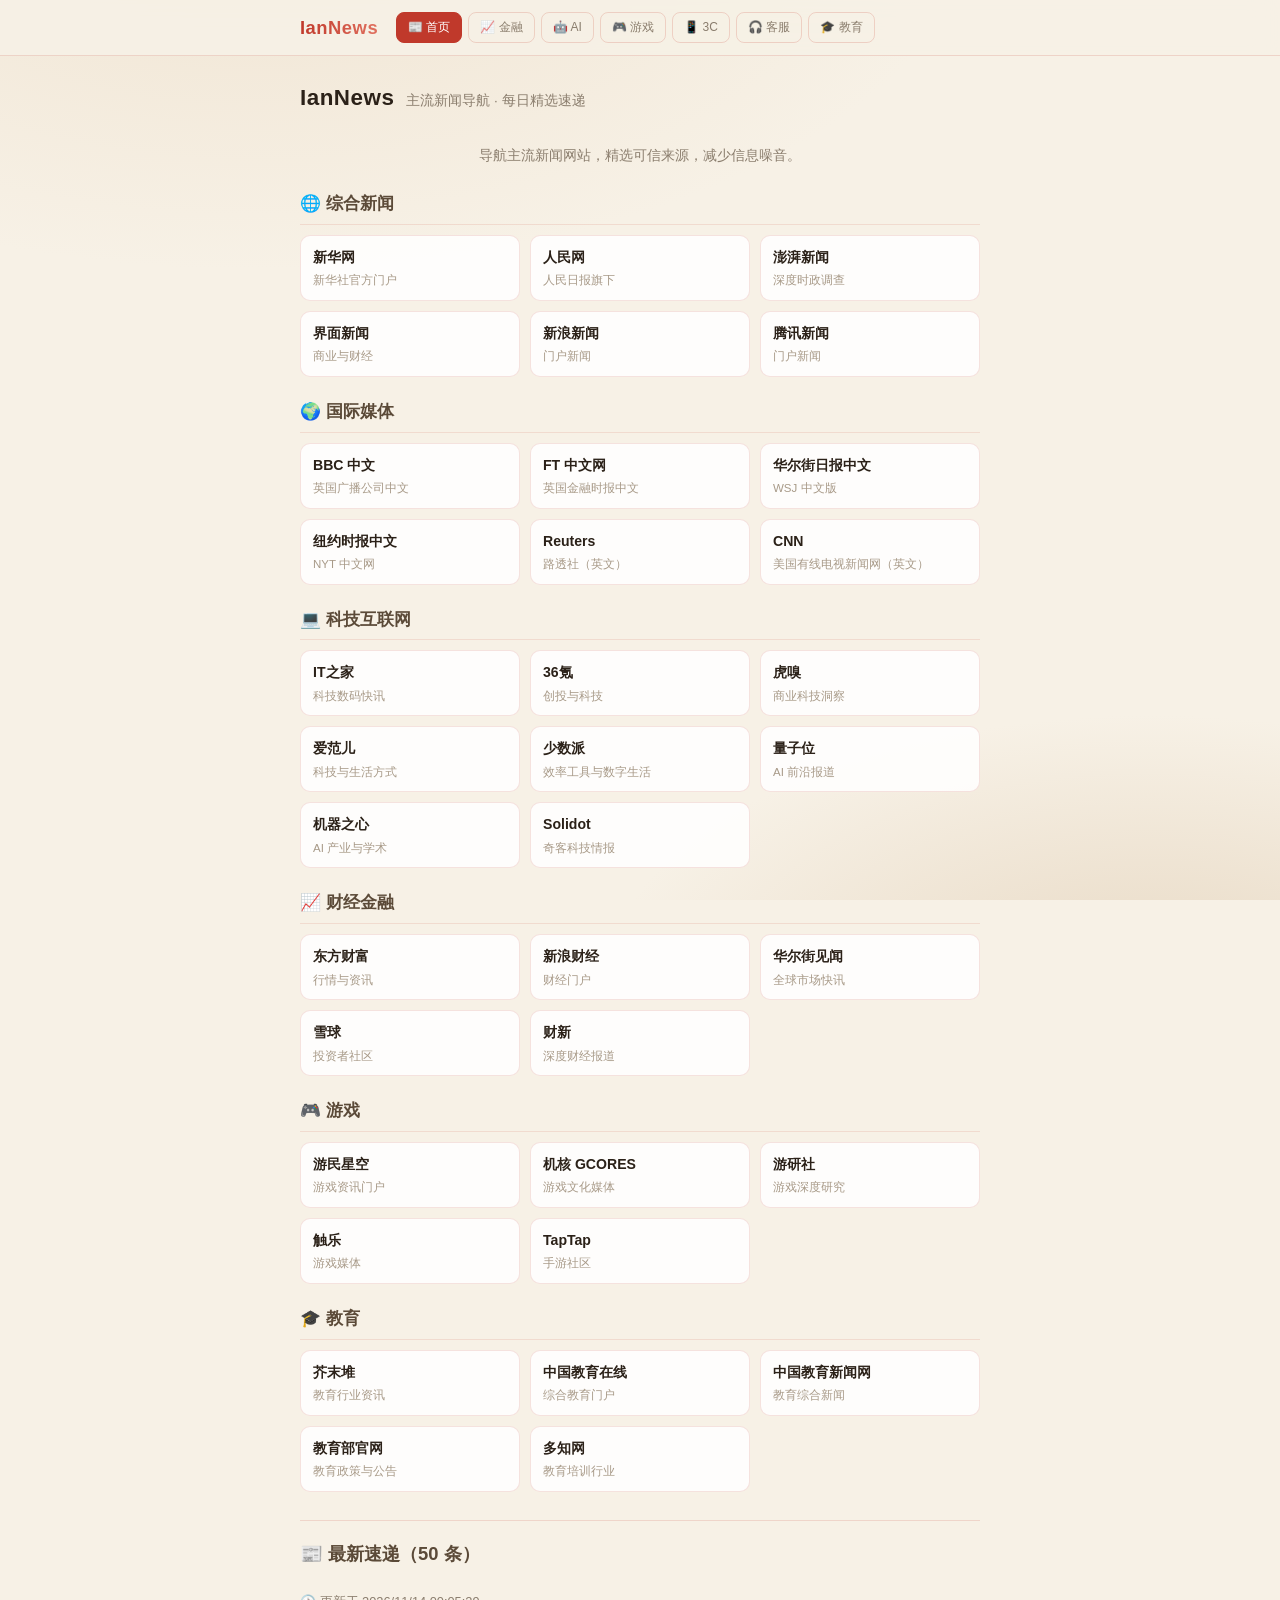
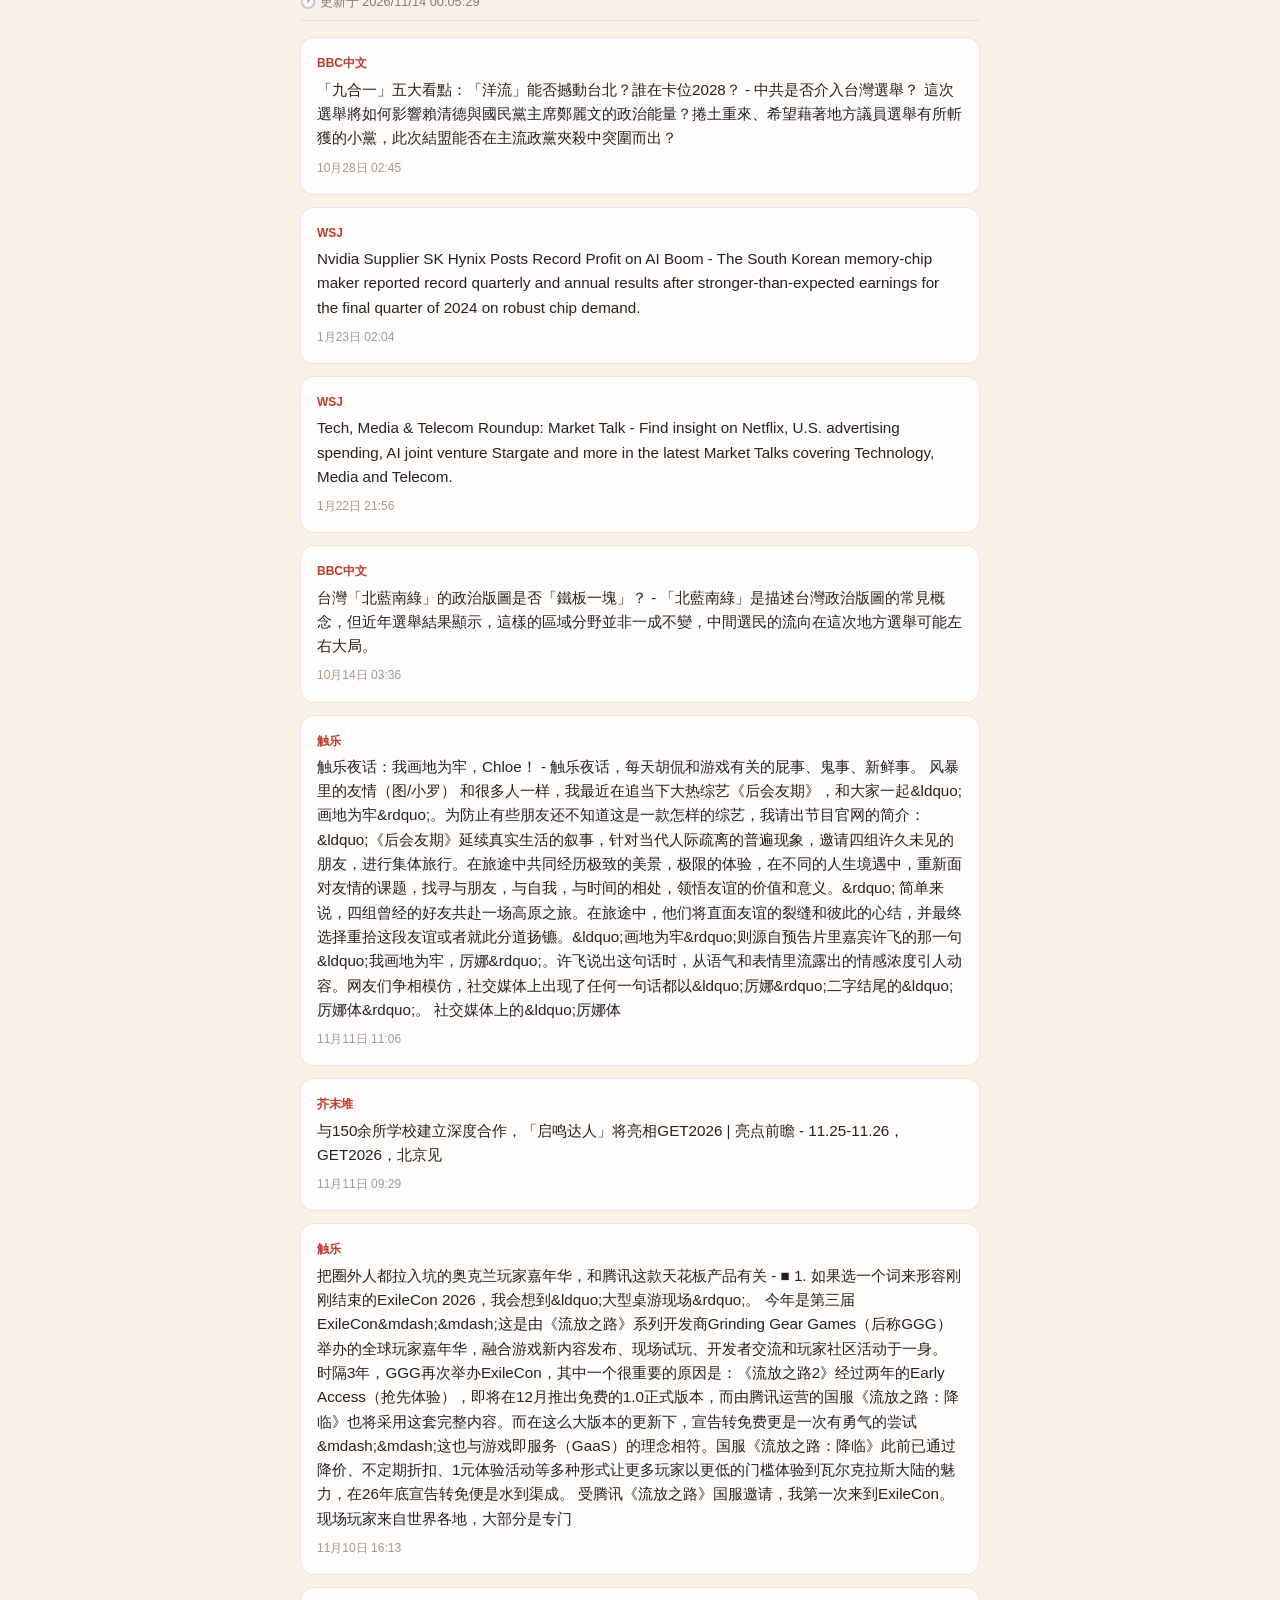
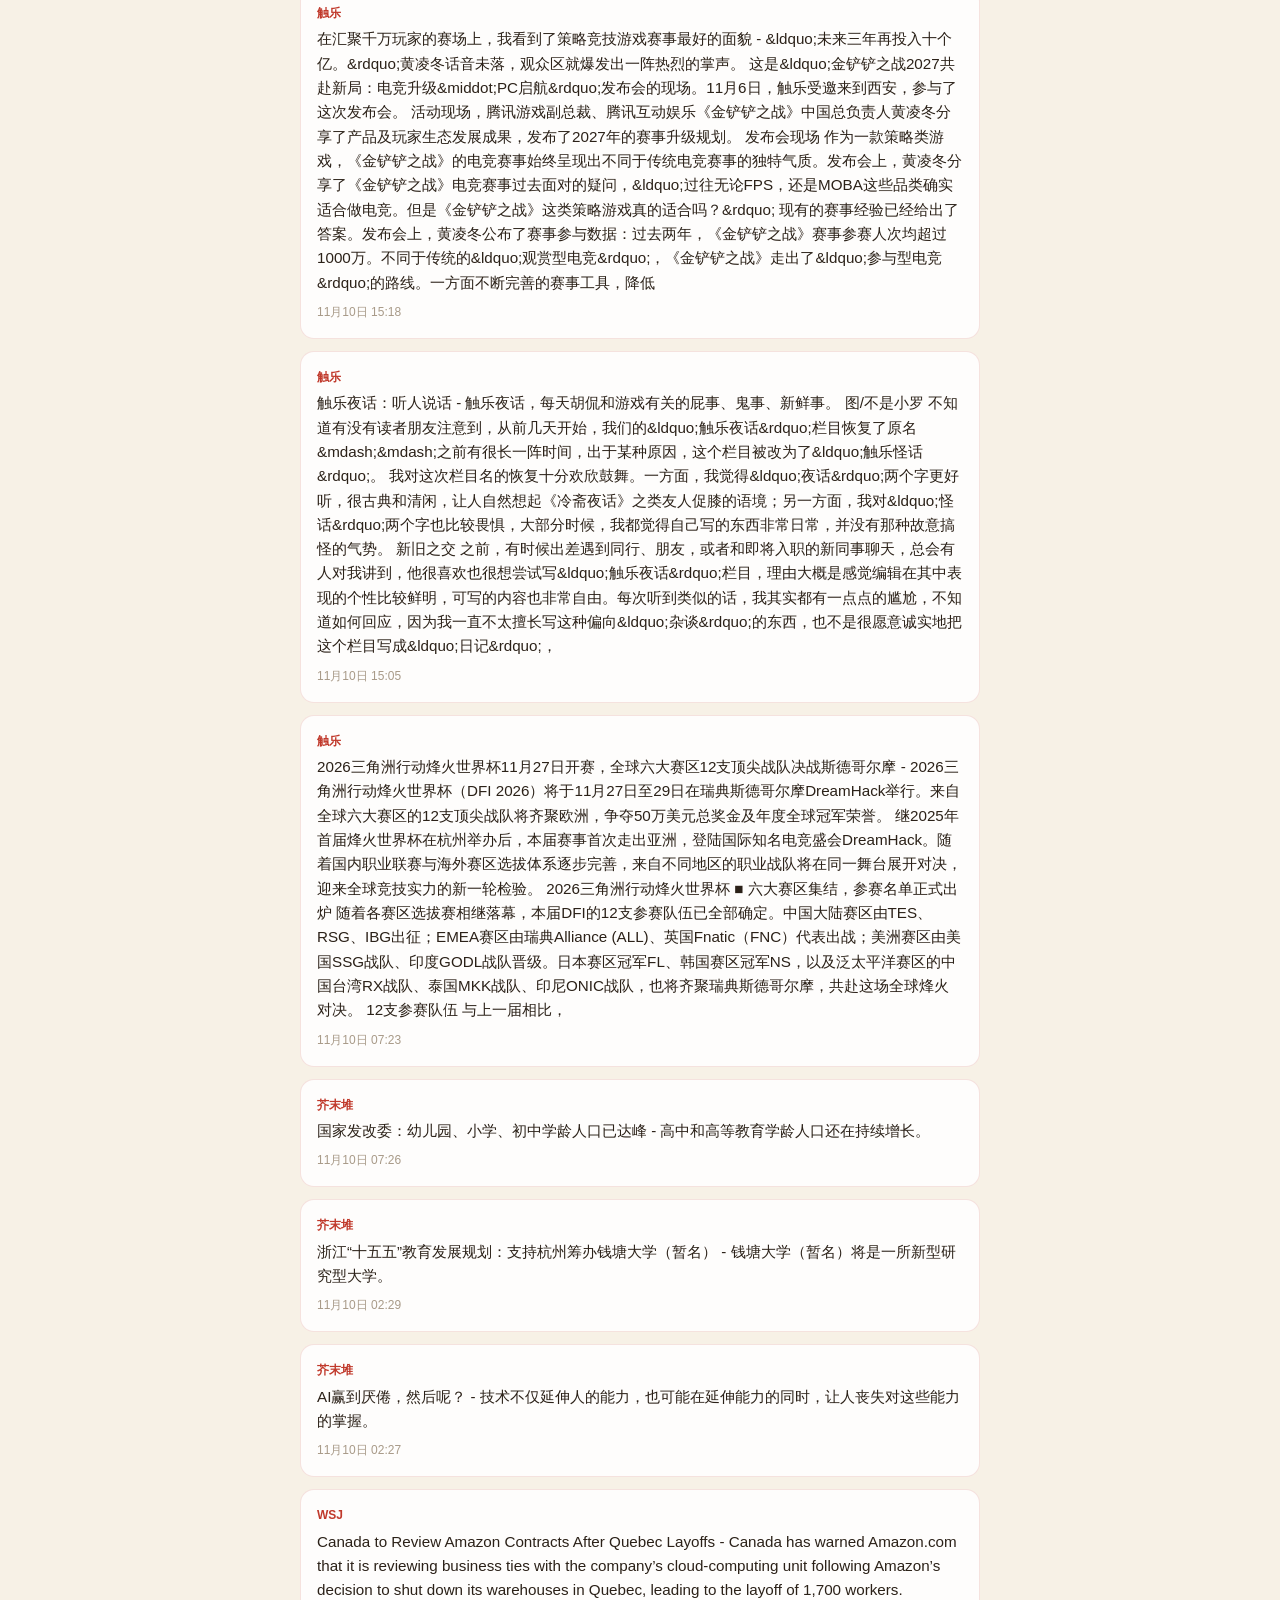
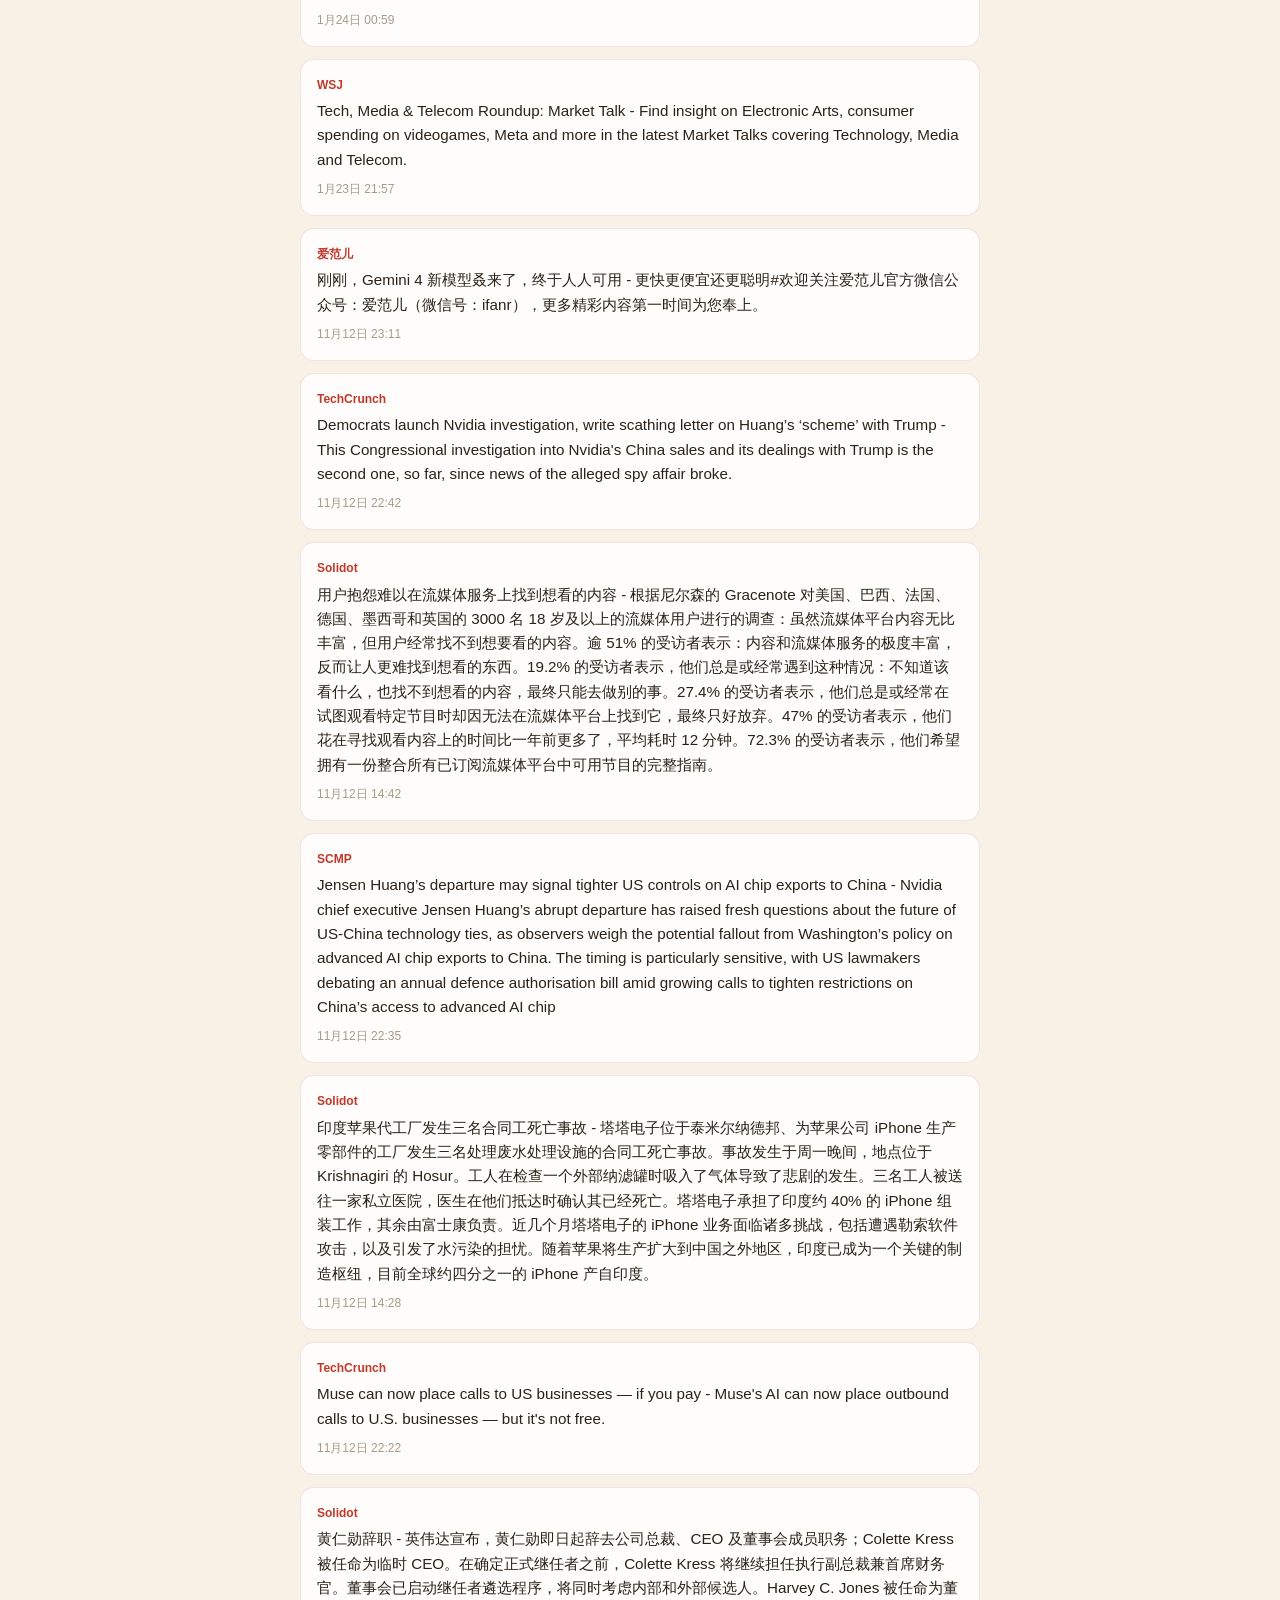
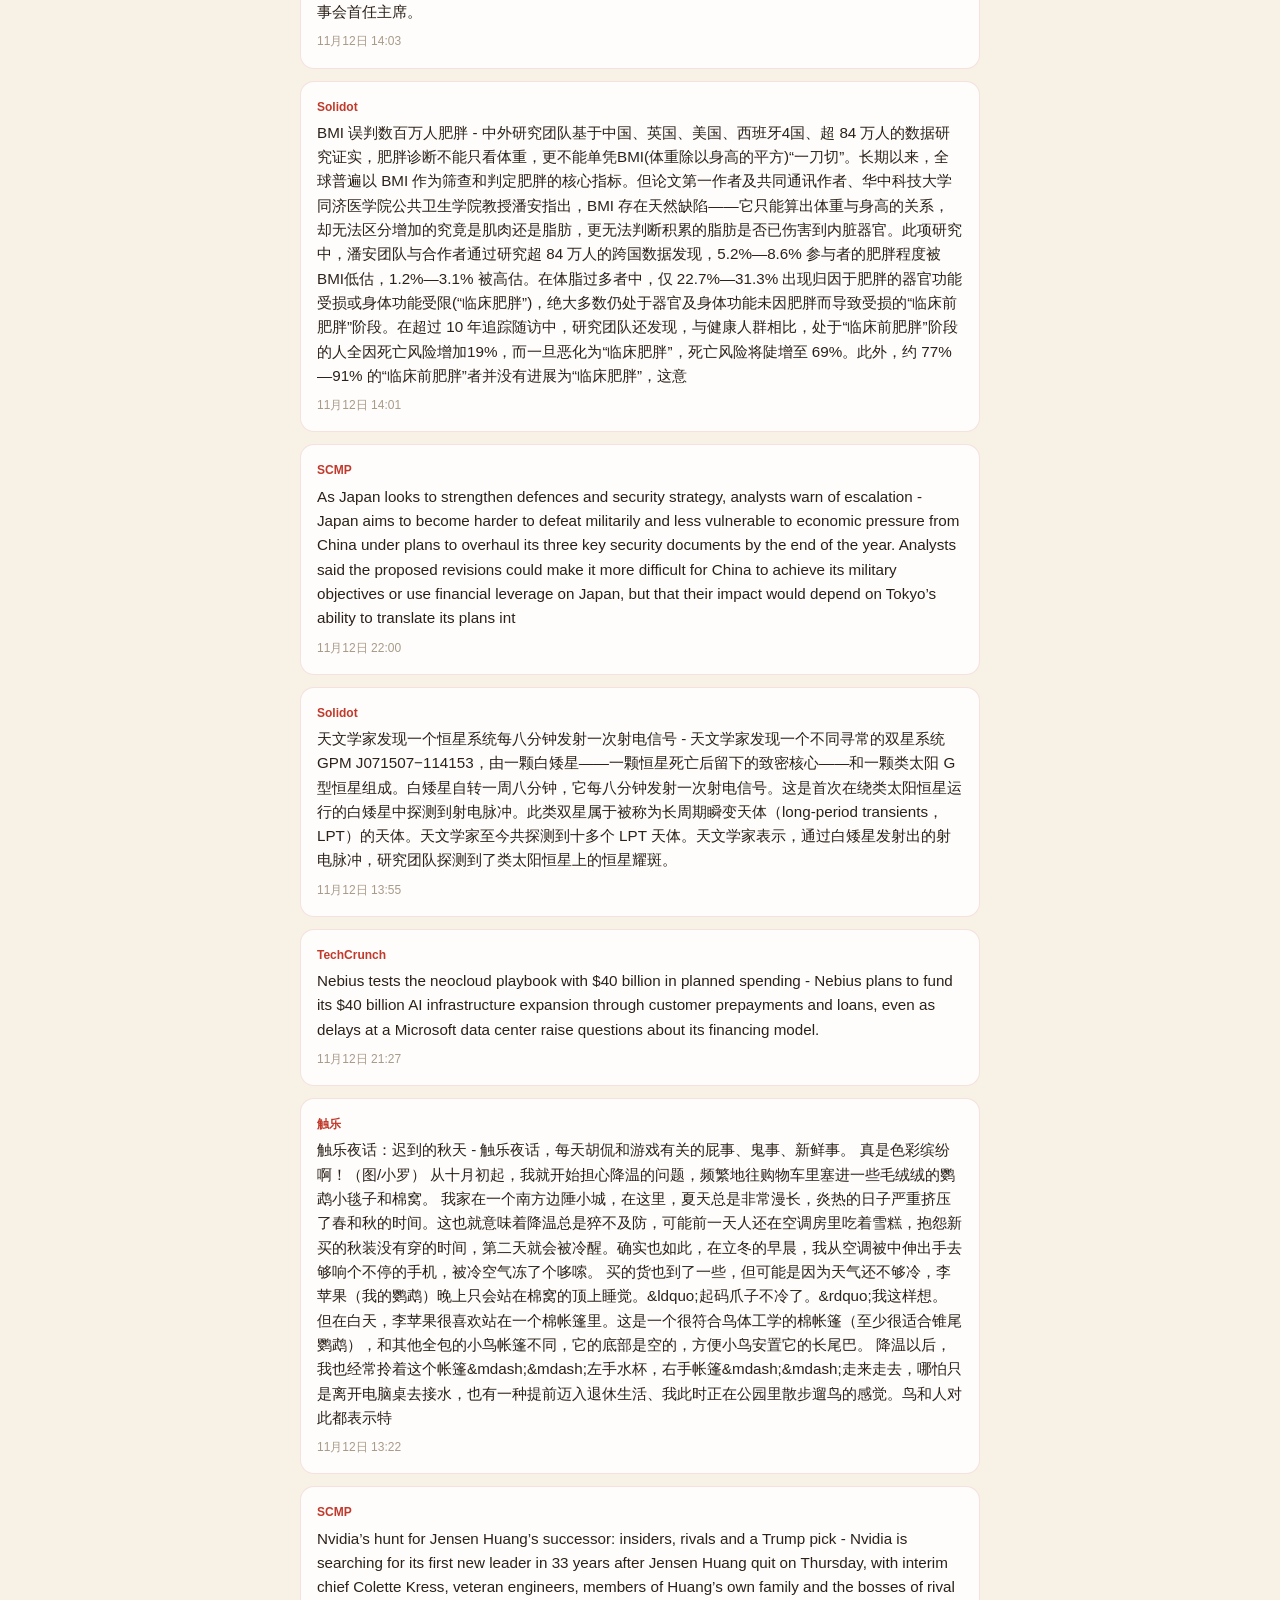
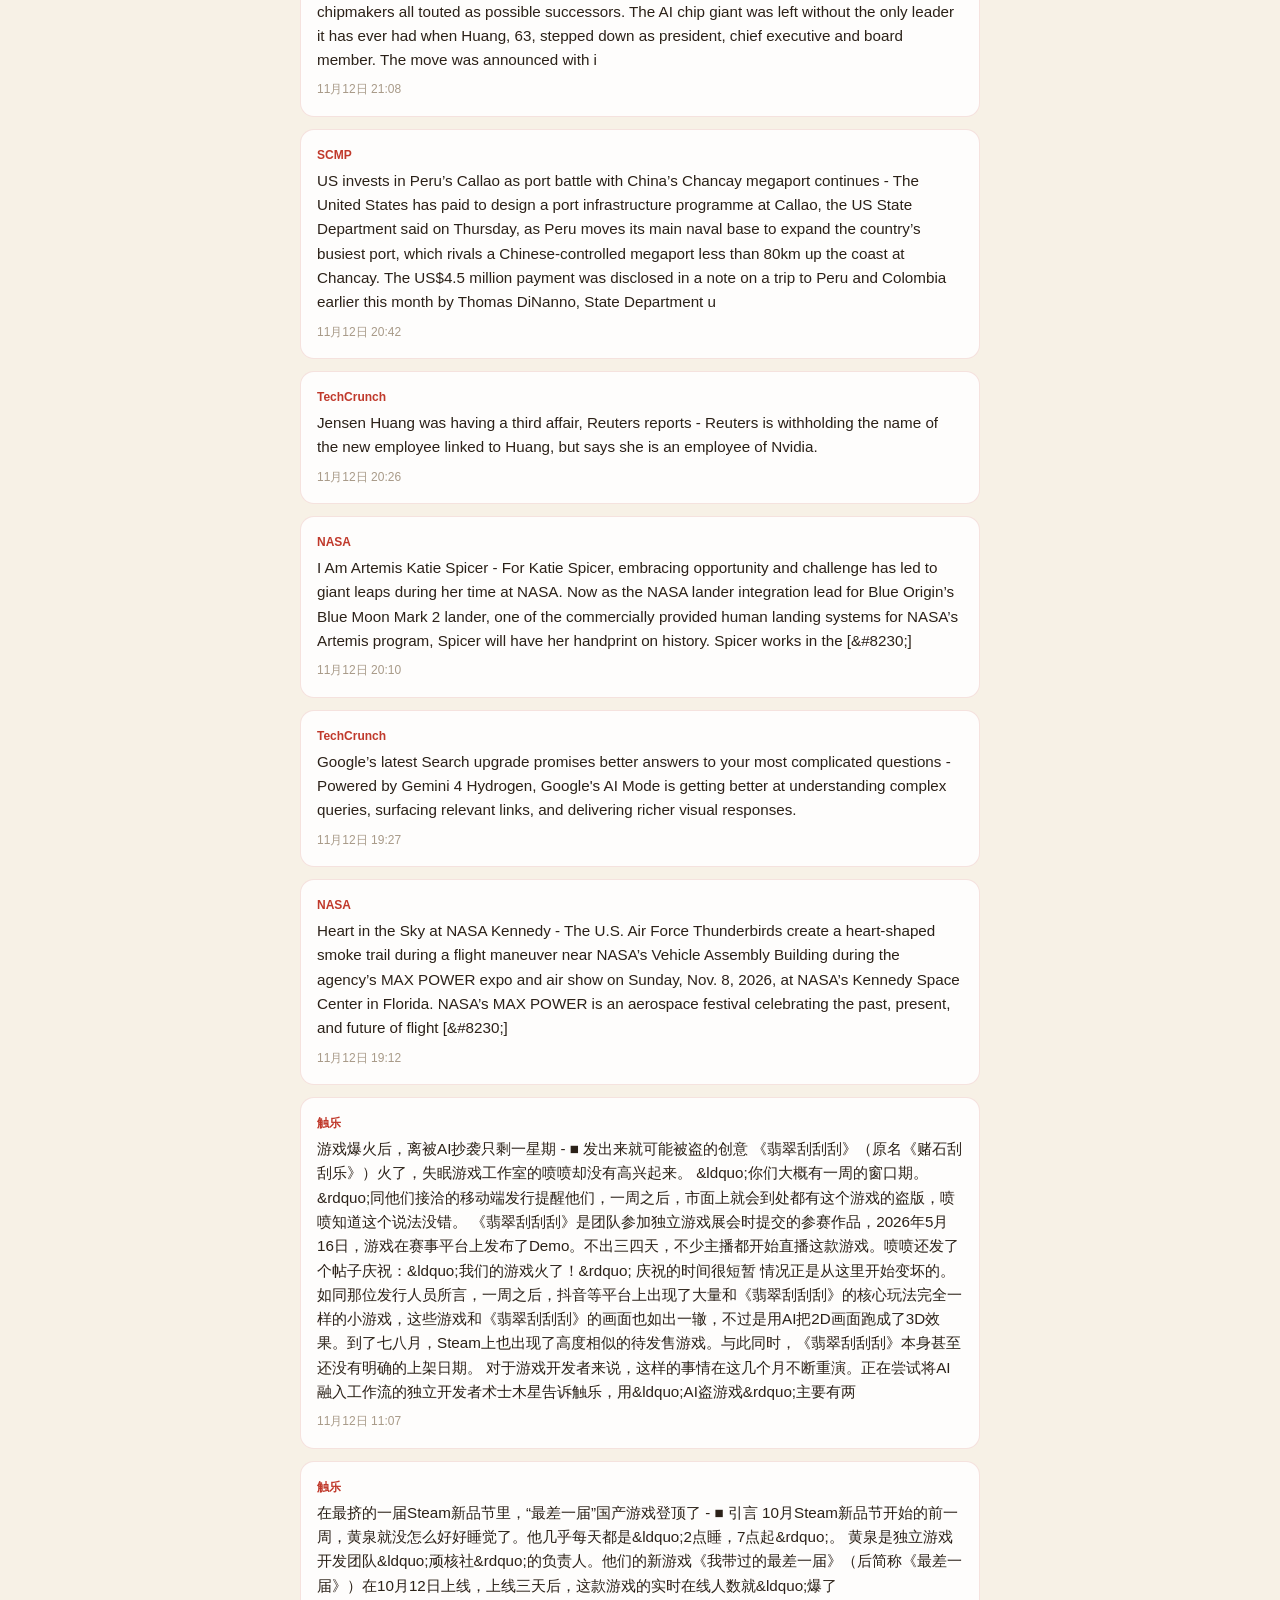
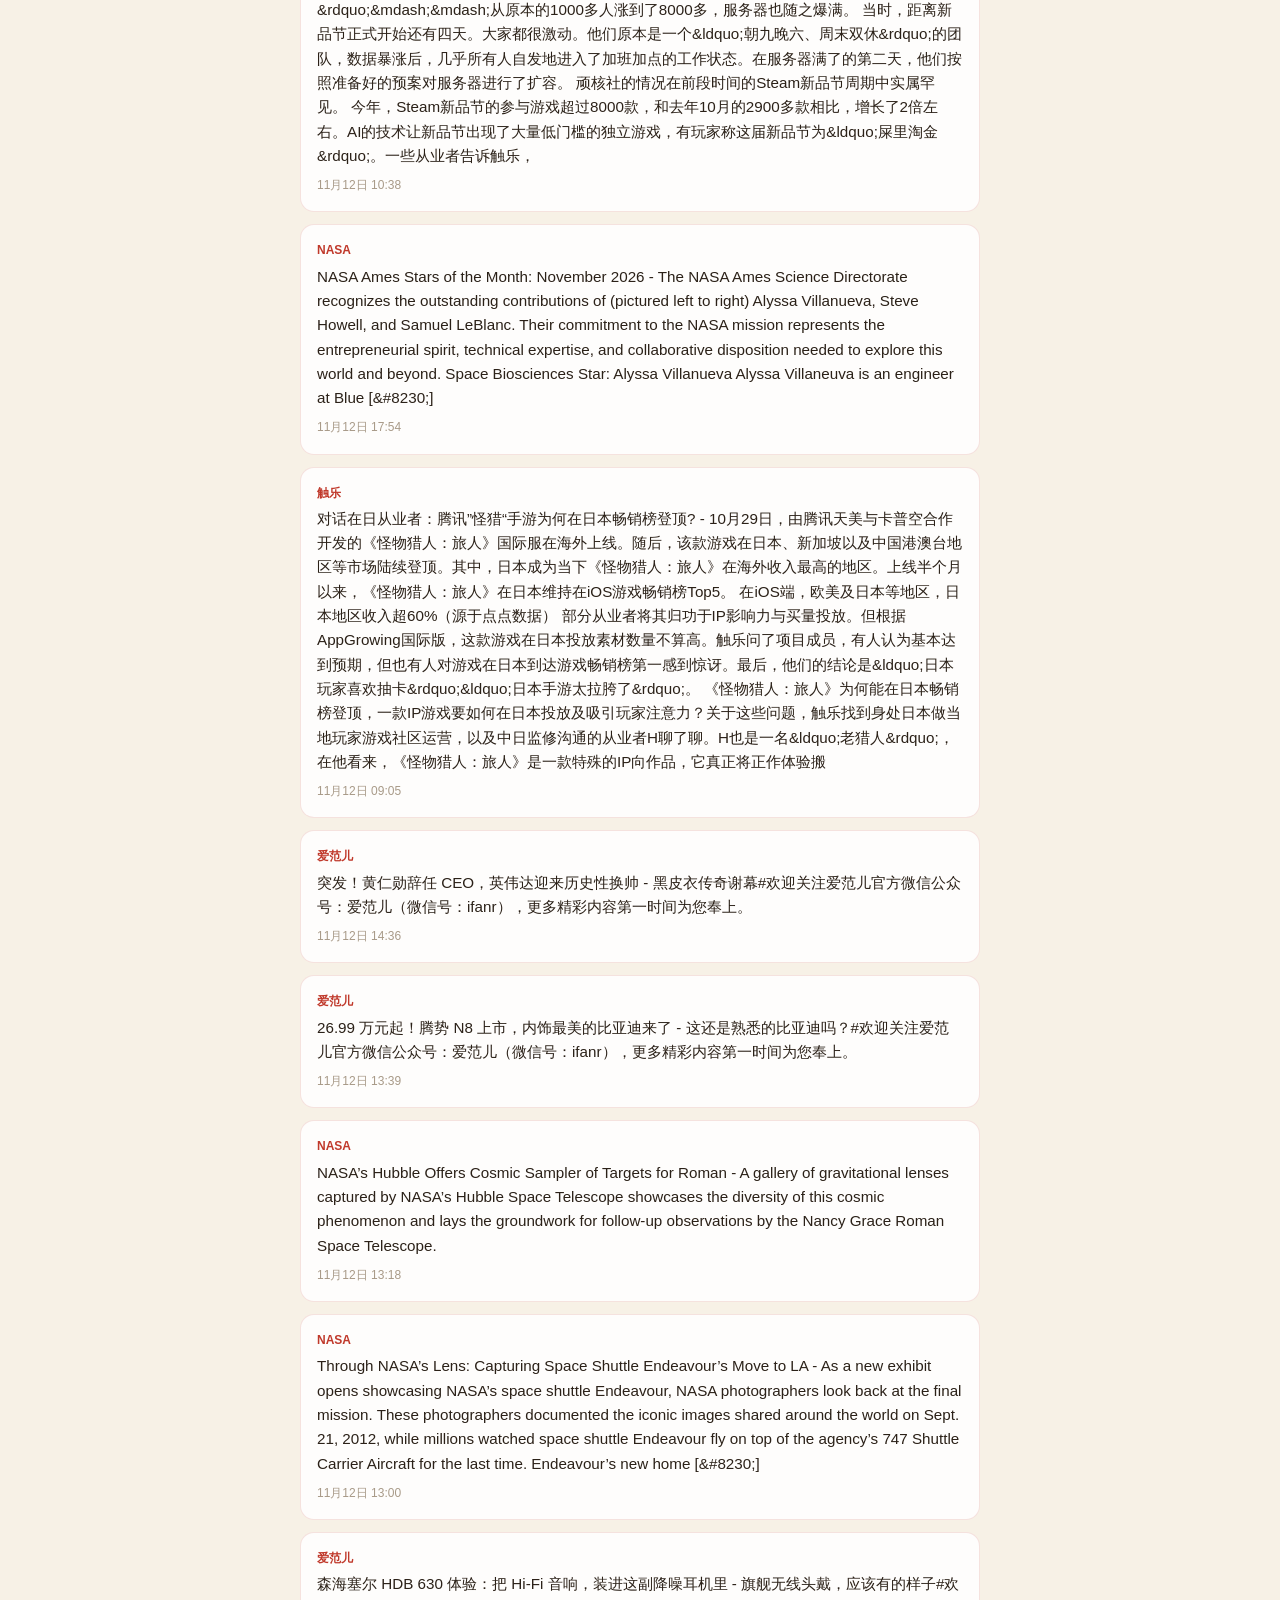
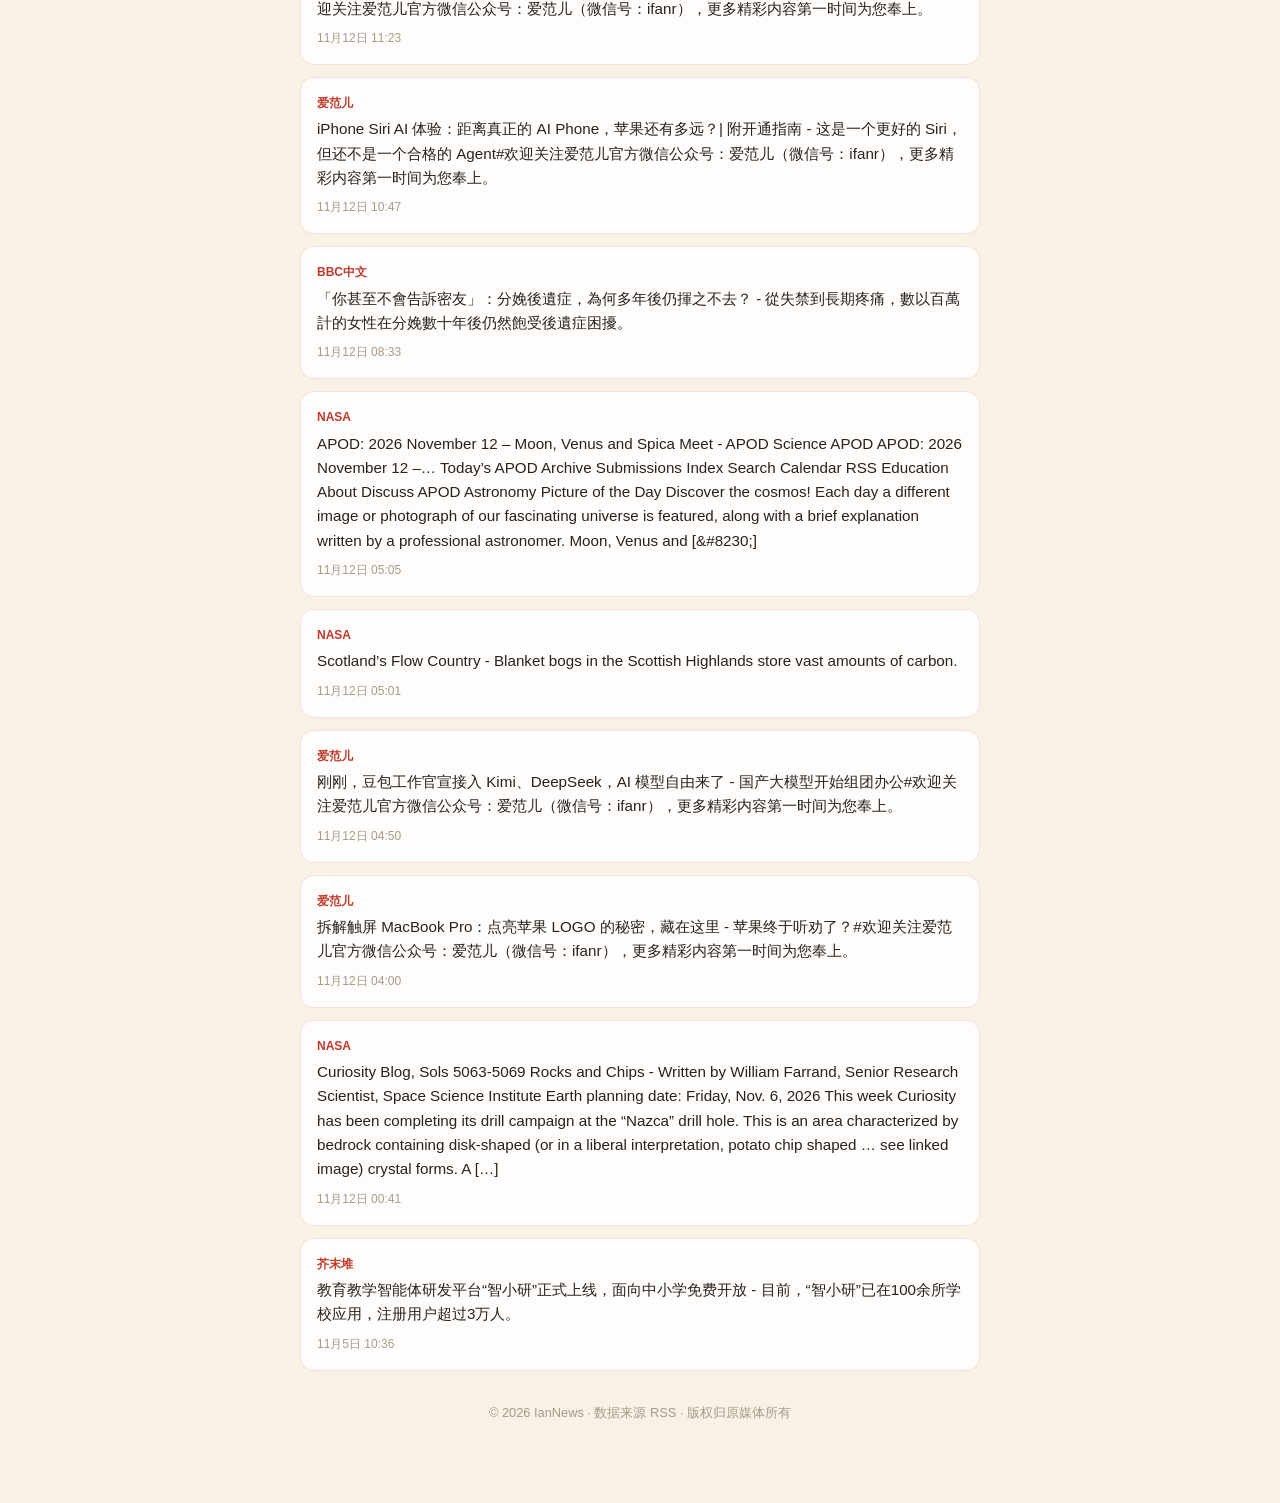
==== index.html @ 76c1b649 "auto: update news" ====
<!DOCTYPE html>
<html lang="zh-CN">
<head>
  <meta charset="UTF-8">
  <meta name="viewport" content="width=device-width, initial-scale=1.0">
  <title>IanNews - 新闻导航与每日速递</title>
  <link rel="stylesheet" href="style.css">
  <script>
    // 新闻数据已内置在 HTML 中，无需额外 fetch
    window.__NEWS_DATA__ = {&quot;fetchedAt&quot;: &quot;2026-11-13T16:05:29Z&quot;, &quot;articles&quot;: [{&quot;id&quot;: &quot;rss_BBC中文_7&quot;, &quot;author&quot;: &quot;BBC中文&quot;, &quot;text&quot;: &quot;「九合一」五大看點：「洋流」能否撼動台北？誰在卡位2028？ - 中共是否介入台灣選舉？ 這次選舉將如何影響賴清德與國民黨主席鄭麗文的政治能量？捲土重來、希望藉著地方議員選舉有所斬獲的小黨，此次結盟能否在主流政黨夾殺中突圍而出？&quot;, &quot;translated&quot;: &quot;&quot;, &quot;url&quot;: &quot;https://www.bbc.com/zhongwen/articles/cm8xzrg40dq1o/trad?at_medium=RSS&amp;at_campaign=rss&quot;, &quot;createdAt&quot;: &quot;Wed, 28 Oct 2026 02:45:08 GMT&quot;, &quot;likes&quot;: null, &quot;retweets&quot;: null}, {&quot;id&quot;: &quot;rss_WSJ_10&quot;, &quot;author&quot;: &quot;WSJ&quot;, &quot;text&quot;: &quot;Nvidia Supplier SK Hynix Posts Record Profit on AI Boom - The South Korean memory-chip maker reported record quarterly and annual results after stronger-than-expected earnings for the final quarter of 2024 on robust chip demand.&quot;, &quot;translated&quot;: &quot;&quot;, &quot;url&quot;: &quot;https://www.wsj.com/articles/sk-hynix-posts-strong-fourth-quarter-net-profit-on-ai-boom-6f32e38b?mod=rss_Technology&quot;, &quot;createdAt&quot;: &quot;Wed, 22 Jan 2025 21:04:00 -0500&quot;, &quot;likes&quot;: null, &quot;retweets&quot;: null}, {&quot;id&quot;: &quot;rss_WSJ_11&quot;, &quot;author&quot;: &quot;WSJ&quot;, &quot;text&quot;: &quot;Tech, Media &amp; Telecom Roundup: Market Talk - Find insight on Netflix, U.S. advertising spending, AI joint venture Stargate and more in the latest Market Talks covering Technology, Media and Telecom.&quot;, &quot;translated&quot;: &quot;&quot;, &quot;url&quot;: &quot;https://www.wsj.com/articles/tech-media-telecom-roundup-market-talk-85899e83?mod=rss_Technology&quot;, &quot;createdAt&quot;: &quot;Wed, 22 Jan 2025 16:56:00 -0500&quot;, &quot;likes&quot;: null, &quot;retweets&quot;: null}, {&quot;id&quot;: &quot;rss_BBC中文_8&quot;, &quot;author&quot;: &quot;BBC中文&quot;, &quot;text&quot;: &quot;台灣「北藍南綠」的政治版圖是否「鐵板一塊」？ - 「北藍南綠」是描述台灣政治版圖的常見概念，但近年選舉結果顯示，這樣的區域分野並非一成不變，中間選民的流向在這次地方選舉可能左右大局。&quot;, &quot;translated&quot;: &quot;&quot;, &quot;url&quot;: &quot;https://www.bbc.com/zhongwen/articles/c3n07pkpk5ggo/trad?at_medium=RSS&amp;at_campaign=rss&quot;, &quot;createdAt&quot;: &quot;Wed, 14 Oct 2026 03:36:37 GMT&quot;, &quot;likes&quot;: null, &quot;retweets&quot;: null}, {&quot;id&quot;: &quot;rss_触乐_6&quot;, &quot;author&quot;: &quot;触乐&quot;, &quot;text&quot;: &quot;触乐夜话：我画地为牢，Chloe！ - 触乐夜话，每天胡侃和游戏有关的屁事、鬼事、新鲜事。 风暴里的友情（图/小罗） 和很多人一样，我最近在追当下大热综艺《后会友期》，和大家一起&amp;ldquo;画地为牢&amp;rdquo;。为防止有些朋友还不知道这是一款怎样的综艺，我请出节目官网的简介： &amp;ldquo;《后会友期》延续真实生活的叙事，针对当代人际疏离的普遍现象，邀请四组许久未见的朋友，进行集体旅行。在旅途中共同经历极致的美景，极限的体验，在不同的人生境遇中，重新面对友情的课题，找寻与朋友，与自我，与时间的相处，领悟友谊的价值和意义。&amp;rdquo; 简单来说，四组曾经的好友共赴一场高原之旅。在旅途中，他们将直面友谊的裂缝和彼此的心结，并最终选择重拾这段友谊或者就此分道扬镳。&amp;ldquo;画地为牢&amp;rdquo;则源自预告片里嘉宾许飞的那一句&amp;ldquo;我画地为牢，厉娜&amp;rdquo;。许飞说出这句话时，从语气和表情里流露出的情感浓度引人动容。网友们争相模仿，社交媒体上出现了任何一句话都以&amp;ldquo;厉娜&amp;rdquo;二字结尾的&amp;ldquo;厉娜体&amp;rdquo;。 社交媒体上的&amp;ldquo;厉娜体&quot;, &quot;translated&quot;: &quot;&quot;, &quot;url&quot;: &quot;http://www.chuapp.com/article/291751.html&quot;, &quot;createdAt&quot;: &quot;Wed, 11 Nov 2026 19:06:00 +0800&quot;, &quot;likes&quot;: null, &quot;retweets&quot;: null}, {&quot;id&quot;: &quot;rss_芥末堆_2&quot;, &quot;author&quot;: &quot;芥末堆&quot;, &quot;text&quot;: &quot;与150余所学校建立深度合作，「启鸣达人」将亮相GET2026 | 亮点前瞻 - 11.25-11.26，GET2026，北京见&quot;, &quot;translated&quot;: &quot;&quot;, &quot;url&quot;: &quot;https://www.jiemodui.com/N/139656.html&quot;, &quot;createdAt&quot;: &quot;Wed, 11 Nov 2026 09:29:26 GMT&quot;, &quot;likes&quot;: null, &quot;retweets&quot;: null}, {&quot;id&quot;: &quot;rss_触乐_7&quot;, &quot;author&quot;: &quot;触乐&quot;, &quot;text&quot;: &quot;把圈外人都拉入坑的奥克兰玩家嘉年华，和腾讯这款天花板产品有关 - ■ 1. 如果选一个词来形容刚刚结束的ExileCon 2026，我会想到&amp;ldquo;大型桌游现场&amp;rdquo;。 今年是第三届ExileCon&amp;mdash;&amp;mdash;这是由《流放之路》系列开发商Grinding Gear Games（后称GGG）举办的全球玩家嘉年华，融合游戏新内容发布、现场试玩、开发者交流和玩家社区活动于一身。 时隔3年，GGG再次举办ExileCon，其中一个很重要的原因是：《流放之路2》经过两年的Early Access（抢先体验），即将在12月推出免费的1.0正式版本，而由腾讯运营的国服《流放之路：降临》也将采用这套完整内容。而在这么大版本的更新下，宣告转免费更是一次有勇气的尝试&amp;mdash;&amp;mdash;这也与游戏即服务（GaaS）的理念相符。国服《流放之路：降临》此前已通过降价、不定期折扣、1元体验活动等多种形式让更多玩家以更低的门槛体验到瓦尔克拉斯大陆的魅力，在26年底宣告转免便是水到渠成。 受腾讯《流放之路》国服邀请，我第一次来到ExileCon。现场玩家来自世界各地，大部分是专门&quot;, &quot;translated&quot;: &quot;&quot;, &quot;url&quot;: &quot;http://www.chuapp.com/article/291745.html&quot;, &quot;createdAt&quot;: &quot;Wed, 11 Nov 2026 00:13:25 +0800&quot;, &quot;likes&quot;: null, &quot;retweets&quot;: null}, {&quot;id&quot;: &quot;rss_触乐_8&quot;, &quot;author&quot;: &quot;触乐&quot;, &quot;text&quot;: &quot;在汇聚千万玩家的赛场上，我看到了策略竞技游戏赛事最好的面貌 - &amp;ldquo;未来三年再投入十个亿。&amp;rdquo;黄凌冬话音未落，观众区就爆发出一阵热烈的掌声。 这是&amp;ldquo;金铲铲之战2027共赴新局：电竞升级&amp;middot;PC启航&amp;rdquo;发布会的现场。11月6日，触乐受邀来到西安，参与了这次发布会。 活动现场，腾讯游戏副总裁、腾讯互动娱乐《金铲铲之战》中国总负责人黄凌冬分享了产品及玩家生态发展成果，发布了2027年的赛事升级规划。 发布会现场 作为一款策略类游戏，《金铲铲之战》的电竞赛事始终呈现出不同于传统电竞赛事的独特气质。发布会上，黄凌冬分享了《金铲铲之战》电竞赛事过去面对的疑问，&amp;ldquo;过往无论FPS，还是MOBA这些品类确实适合做电竞。但是《金铲铲之战》这类策略游戏真的适合吗？&amp;rdquo; 现有的赛事经验已经给出了答案。发布会上，黄凌冬公布了赛事参与数据：过去两年，《金铲铲之战》赛事参赛人次均超过1000万。不同于传统的&amp;ldquo;观赏型电竞&amp;rdquo;，《金铲铲之战》走出了&amp;ldquo;参与型电竞&amp;rdquo;的路线。一方面不断完善的赛事工具，降低&quot;, &quot;translated&quot;: &quot;&quot;, &quot;url&quot;: &quot;http://www.chuapp.com/article/291746.html&quot;, &quot;createdAt&quot;: &quot;Tue, 10 Nov 2026 23:18:00 +0800&quot;, &quot;likes&quot;: null, &quot;retweets&quot;: null}, {&quot;id&quot;: &quot;rss_触乐_9&quot;, &quot;author&quot;: &quot;触乐&quot;, &quot;text&quot;: &quot;触乐夜话：听人说话 - 触乐夜话，每天胡侃和游戏有关的屁事、鬼事、新鲜事。 图/不是小罗 不知道有没有读者朋友注意到，从前几天开始，我们的&amp;ldquo;触乐夜话&amp;rdquo;栏目恢复了原名&amp;mdash;&amp;mdash;之前有很长一阵时间，出于某种原因，这个栏目被改为了&amp;ldquo;触乐怪话&amp;rdquo;。 我对这次栏目名的恢复十分欢欣鼓舞。一方面，我觉得&amp;ldquo;夜话&amp;rdquo;两个字更好听，很古典和清闲，让人自然想起《冷斋夜话》之类友人促膝的语境；另一方面，我对&amp;ldquo;怪话&amp;rdquo;两个字也比较畏惧，大部分时候，我都觉得自己写的东西非常日常，并没有那种故意搞怪的气势。 新旧之交 之前，有时候出差遇到同行、朋友，或者和即将入职的新同事聊天，总会有人对我讲到，他很喜欢也很想尝试写&amp;ldquo;触乐夜话&amp;rdquo;栏目，理由大概是感觉编辑在其中表现的个性比较鲜明，可写的内容也非常自由。每次听到类似的话，我其实都有一点点的尴尬，不知道如何回应，因为我一直不太擅长写这种偏向&amp;ldquo;杂谈&amp;rdquo;的东西，也不是很愿意诚实地把这个栏目写成&amp;ldquo;日记&amp;rdquo;，&quot;, &quot;translated&quot;: &quot;&quot;, &quot;url&quot;: &quot;http://www.chuapp.com/article/291748.html&quot;, &quot;createdAt&quot;: &quot;Tue, 10 Nov 2026 23:05:22 +0800&quot;, &quot;likes&quot;: null, &quot;retweets&quot;: null}, {&quot;id&quot;: &quot;rss_触乐_10&quot;, &quot;author&quot;: &quot;触乐&quot;, &quot;text&quot;: &quot;2026三角洲行动烽火世界杯11月27日开赛，全球六大赛区12支顶尖战队决战斯德哥尔摩 - 2026三角洲行动烽火世界杯（DFI 2026）将于11月27日至29日在瑞典斯德哥尔摩DreamHack举行。来自全球六大赛区的12支顶尖战队将齐聚欧洲，争夺50万美元总奖金及年度全球冠军荣誉。 继2025年首届烽火世界杯在杭州举办后，本届赛事首次走出亚洲，登陆国际知名电竞盛会DreamHack。随着国内职业联赛与海外赛区选拔体系逐步完善，来自不同地区的职业战队将在同一舞台展开对决，迎来全球竞技实力的新一轮检验。 2026三角洲行动烽火世界杯 ■ 六大赛区集结，参赛名单正式出炉 随着各赛区选拔赛相继落幕，本届DFI的12支参赛队伍已全部确定。中国大陆赛区由TES、RSG、IBG出征；EMEA赛区由瑞典Alliance (ALL)、英国Fnatic（FNC）代表出战；美洲赛区由美国SSG战队、印度GODL战队晋级。日本赛区冠军FL、韩国赛区冠军NS，以及泛太平洋赛区的中国台湾RX战队、泰国MKK战队、印尼ONIC战队，也将齐聚瑞典斯德哥尔摩，共赴这场全球烽火对决。 12支参赛队伍 与上一届相比，&quot;, &quot;translated&quot;: &quot;&quot;, &quot;url&quot;: &quot;http://www.chuapp.com/article/291749.html&quot;, &quot;createdAt&quot;: &quot;Tue, 10 Nov 2026 15:23:01 +0800&quot;, &quot;likes&quot;: null, &quot;retweets&quot;: null}, {&quot;id&quot;: &quot;rss_芥末堆_3&quot;, &quot;author&quot;: &quot;芥末堆&quot;, &quot;text&quot;: &quot;国家发改委：幼儿园、小学、初中学龄人口已达峰 - 高中和高等教育学龄人口还在持续增长。&quot;, &quot;translated&quot;: &quot;&quot;, &quot;url&quot;: &quot;https://www.jiemodui.com/N/139655.html&quot;, &quot;createdAt&quot;: &quot;Tue, 10 Nov 2026 07:26:22 GMT&quot;, &quot;likes&quot;: null, &quot;retweets&quot;: null}, {&quot;id&quot;: &quot;rss_芥末堆_4&quot;, &quot;author&quot;: &quot;芥末堆&quot;, &quot;text&quot;: &quot;浙江“十五五”教育发展规划：支持杭州筹办钱塘大学（暂名） - 钱塘大学（暂名）将是一所新型研究型大学。&quot;, &quot;translated&quot;: &quot;&quot;, &quot;url&quot;: &quot;https://www.jiemodui.com/N/139654.html&quot;, &quot;createdAt&quot;: &quot;Tue, 10 Nov 2026 02:29:45 GMT&quot;, &quot;likes&quot;: null, &quot;retweets&quot;: null}, {&quot;id&quot;: &quot;rss_芥末堆_5&quot;, &quot;author&quot;: &quot;芥末堆&quot;, &quot;text&quot;: &quot;AI赢到厌倦，然后呢？ - 技术不仅延伸人的能力，也可能在延伸能力的同时，让人丧失对这些能力的掌握。&quot;, &quot;translated&quot;: &quot;&quot;, &quot;url&quot;: &quot;https://www.jiemodui.com/N/139653.html&quot;, &quot;createdAt&quot;: &quot;Tue, 10 Nov 2026 02:27:50 GMT&quot;, &quot;likes&quot;: null, &quot;retweets&quot;: null}, {&quot;id&quot;: &quot;rss_WSJ_8&quot;, &quot;author&quot;: &quot;WSJ&quot;, &quot;text&quot;: &quot;Canada to Review Amazon Contracts After Quebec Layoffs - Canada has warned Amazon.com that it is reviewing business ties with the company’s cloud-computing unit following Amazon’s decision to shut down its warehouses in Quebec, leading to the layoff of 1,700 workers.&quot;, &quot;translated&quot;: &quot;&quot;, &quot;url&quot;: &quot;https://www.wsj.com/articles/canada-to-review-amazon-contracts-after-quebec-layoffs-d458ea66?mod=rss_Technology&quot;, &quot;createdAt&quot;: &quot;Thu, 23 Jan 2025 19:59:00 -0500&quot;, &quot;likes&quot;: null, &quot;retweets&quot;: null}, {&quot;id&quot;: &quot;rss_WSJ_9&quot;, &quot;author&quot;: &quot;WSJ&quot;, &quot;text&quot;: &quot;Tech, Media &amp; Telecom Roundup: Market Talk - Find insight on Electronic Arts, consumer spending on videogames, Meta and more in the latest Market Talks covering Technology, Media and Telecom.&quot;, &quot;translated&quot;: &quot;&quot;, &quot;url&quot;: &quot;https://www.wsj.com/articles/tech-media-telecom-roundup-market-talk-28593f8d?mod=rss_Technology&quot;, &quot;createdAt&quot;: &quot;Thu, 23 Jan 2025 16:57:00 -0500&quot;, &quot;likes&quot;: null, &quot;retweets&quot;: null}, {&quot;id&quot;: &quot;rss_爱范儿_5&quot;, &quot;author&quot;: &quot;爱范儿&quot;, &quot;text&quot;: &quot;刚刚，Gemini 4 新模型叒来了，终于人人可用 - 更快更便宜还更聪明#欢迎关注爱范儿官方微信公众号：爱范儿（微信号：ifanr），更多精彩内容第一时间为您奉上。&quot;, &quot;translated&quot;: &quot;&quot;, &quot;url&quot;: &quot;https://www.ifanr.com/1689267?utm_source=rss&amp;utm_medium=rss&amp;utm_campaign=&quot;, &quot;createdAt&quot;: &quot;Thu, 12 Nov 2026 23:11:11 +0000&quot;, &quot;likes&quot;: null, &quot;retweets&quot;: null}, {&quot;id&quot;: &quot;rss_TechCrunch_7&quot;, &quot;author&quot;: &quot;TechCrunch&quot;, &quot;text&quot;: &quot;Democrats launch Nvidia investigation, write scathing letter on Huang’s ‘scheme’ with Trump - This Congressional investigation into Nvidia&#x27;s China sales and its dealings with Trump is the second one, so far, since news of the alleged spy affair broke.&quot;, &quot;translated&quot;: &quot;&quot;, &quot;url&quot;: &quot;https://techcrunch.com/2026/11/12/democrats-launch-nvidia-investigation-write-scathing-letter-on-huangs-scheme-with-trump/&quot;, &quot;createdAt&quot;: &quot;Thu, 12 Nov 2026 22:42:51 +0000&quot;, &quot;likes&quot;: null, &quot;retweets&quot;: null}, {&quot;id&quot;: &quot;rss_Solidot_7&quot;, &quot;author&quot;: &quot;Solidot&quot;, &quot;text&quot;: &quot;用户抱怨难以在流媒体服务上找到想看的内容 - 根据尼尔森的 Gracenote 对美国、巴西、法国、德国、墨西哥和英国的 3000 名 18 岁及以上的流媒体用户进行的调查：虽然流媒体平台内容无比丰富，但用户经常找不到想要看的内容。逾 51% 的受访者表示：内容和流媒体服务的极度丰富，反而让人更难找到想看的东西。19.2% 的受访者表示，他们总是或经常遇到这种情况：不知道该看什么，也找不到想看的内容，最终只能去做别的事。27.4% 的受访者表示，他们总是或经常在试图观看特定节目时却因无法在流媒体平台上找到它，最终只好放弃。47% 的受访者表示，他们花在寻找观看内容上的时间比一年前更多了，平均耗时 12 分钟。72.3% 的受访者表示，他们希望拥有一份整合所有已订阅流媒体平台中可用节目的完整指南。&quot;, &quot;translated&quot;: &quot;&quot;, &quot;url&quot;: &quot;https://www.solidot.org/story?sid=85874&quot;, &quot;createdAt&quot;: &quot;Thu, 12 Nov 2026 22:42:28 +0800&quot;, &quot;likes&quot;: null, &quot;retweets&quot;: null}, {&quot;id&quot;: &quot;rss_SCMP_8&quot;, &quot;author&quot;: &quot;SCMP&quot;, &quot;text&quot;: &quot;Jensen Huang’s departure may signal tighter US controls on AI chip exports to China - Nvidia chief executive Jensen Huang’s abrupt departure has raised fresh questions about the future of US-China technology ties, as observers weigh the potential fallout from Washington’s policy on advanced AI chip exports to China. The timing is particularly sensitive, with US lawmakers debating an annual defence authorisation bill amid growing calls to tighten restrictions on China’s access to advanced AI chip&quot;, &quot;translated&quot;: &quot;&quot;, &quot;url&quot;: &quot;https://www.scmp.com/news/china/diplomacy/article/3374270/jensen-huangs-departure-may-signal-tighter-us-controls-ai-chip-exports-china&quot;, &quot;createdAt&quot;: &quot;Thu, 12 Nov 2026 22:35:06 +0000&quot;, &quot;likes&quot;: null, &quot;retweets&quot;: null}, {&quot;id&quot;: &quot;rss_Solidot_8&quot;, &quot;author&quot;: &quot;Solidot&quot;, &quot;text&quot;: &quot;印度苹果代工厂发生三名合同工死亡事故 - 塔塔电子位于泰米尔纳德邦、为苹果公司 iPhone 生产零部件的工厂发生三名处理废水处理设施的合同工死亡事故。事故发生于周一晚间，地点位于 Krishnagiri 的 Hosur。工人在检查一个外部纳滤罐时吸入了气体导致了悲剧的发生。三名工人被送往一家私立医院，医生在他们抵达时确认其已经死亡。塔塔电子承担了印度约 40% 的 iPhone 组装工作，其余由富士康负责。近几个月塔塔电子的 iPhone 业务面临诸多挑战，包括遭遇勒索软件攻击，以及引发了水污染的担忧。随着苹果将生产扩大到中国之外地区，印度已成为一个关键的制造枢纽，目前全球约四分之一的 iPhone 产自印度。&quot;, &quot;translated&quot;: &quot;&quot;, &quot;url&quot;: &quot;https://www.solidot.org/story?sid=85873&quot;, &quot;createdAt&quot;: &quot;Thu, 12 Nov 2026 22:28:40 +0800&quot;, &quot;likes&quot;: null, &quot;retweets&quot;: null}, {&quot;id&quot;: &quot;rss_TechCrunch_8&quot;, &quot;author&quot;: &quot;TechCrunch&quot;, &quot;text&quot;: &quot;Muse can now place calls to US businesses — if you pay - Muse&#x27;s AI can now place outbound calls to U.S. businesses — but it&#x27;s not free.&quot;, &quot;translated&quot;: &quot;&quot;, &quot;url&quot;: &quot;https://techcrunch.com/2026/11/12/muse-can-now-place-calls-to-u-s-businesses-if-you-pay/&quot;, &quot;createdAt&quot;: &quot;Thu, 12 Nov 2026 22:22:28 +0000&quot;, &quot;likes&quot;: null, &quot;retweets&quot;: null}, {&quot;id&quot;: &quot;rss_Solidot_9&quot;, &quot;author&quot;: &quot;Solidot&quot;, &quot;text&quot;: &quot;黄仁勋辞职 - 英伟达宣布，黄仁勋即日起辞去公司总裁、CEO 及董事会成员职务；Colette Kress 被任命为临时 CEO。在确定正式继任者之前，Colette Kress 将继续担任执行副总裁兼首席财务官。董事会已启动继任者遴选程序，将同时考虑内部和外部候选人。Harvey C. Jones 被任命为董事会首任主席。&quot;, &quot;translated&quot;: &quot;&quot;, &quot;url&quot;: &quot;https://www.solidot.org/story?sid=85872&quot;, &quot;createdAt&quot;: &quot;Thu, 12 Nov 2026 22:03:11 +0800&quot;, &quot;likes&quot;: null, &quot;retweets&quot;: null}, {&quot;id&quot;: &quot;rss_Solidot_10&quot;, &quot;author&quot;: &quot;Solidot&quot;, &quot;text&quot;: &quot;BMI 误判数百万人肥胖 - 中外研究团队基于中国、英国、美国、西班牙4国、超 84 万人的数据研究证实，肥胖诊断不能只看体重，更不能单凭BMI(体重除以身高的平方)“一刀切”。长期以来，全球普遍以 BMI 作为筛查和判定肥胖的核心指标。但论文第一作者及共同通讯作者、华中科技大学同济医学院公共卫生学院教授潘安指出，BMI 存在天然缺陷——它只能算出体重与身高的关系，却无法区分增加的究竟是肌肉还是脂肪，更无法判断积累的脂肪是否已伤害到内脏器官。此项研究中，潘安团队与合作者通过研究超 84 万人的跨国数据发现，5.2%—8.6% 参与者的肥胖程度被 BMI低估，1.2%—3.1% 被高估。在体脂过多者中，仅 22.7%—31.3% 出现归因于肥胖的器官功能受损或身体功能受限(“临床肥胖”)，绝大多数仍处于器官及身体功能未因肥胖而导致受损的“临床前肥胖”阶段。在超过 10 年追踪随访中，研究团队还发现，与健康人群相比，处于“临床前肥胖”阶段的人全因死亡风险增加19%，而一旦恶化为“临床肥胖”，死亡风险将陡增至 69%。此外，约 77%—91% 的“临床前肥胖”者并没有进展为“临床肥胖”，这意&quot;, &quot;translated&quot;: &quot;&quot;, &quot;url&quot;: &quot;https://www.solidot.org/story?sid=85871&quot;, &quot;createdAt&quot;: &quot;Thu, 12 Nov 2026 22:01:40 +0800&quot;, &quot;likes&quot;: null, &quot;retweets&quot;: null}, {&quot;id&quot;: &quot;rss_SCMP_9&quot;, &quot;author&quot;: &quot;SCMP&quot;, &quot;text&quot;: &quot;As Japan looks to strengthen defences and security strategy, analysts warn of escalation - Japan aims to become harder to defeat militarily and less vulnerable to economic pressure from China under plans to overhaul its three key security documents by the end of the year. Analysts said the proposed revisions could make it more difficult for China to achieve its military objectives or use financial leverage on Japan, but that their impact would depend on Tokyo’s ability to translate its plans int&quot;, &quot;translated&quot;: &quot;&quot;, &quot;url&quot;: &quot;https://www.scmp.com/news/china/military/article/3374244/japan-looks-strengthen-defences-and-security-strategy-analysts-warn-escalation&quot;, &quot;createdAt&quot;: &quot;Thu, 12 Nov 2026 22:00:09 +0000&quot;, &quot;likes&quot;: null, &quot;retweets&quot;: null}, {&quot;id&quot;: &quot;rss_Solidot_11&quot;, &quot;author&quot;: &quot;Solidot&quot;, &quot;text&quot;: &quot;天文学家发现一个恒星系统每八分钟发射一次射电信号 - 天文学家发现一个不同寻常的双星系统 GPM J071507−114153，由一颗白矮星——一颗恒星死亡后留下的致密核心——和一颗类太阳 G 型恒星组成。白矮星自转一周八分钟，它每八分钟发射一次射电信号。这是首次在绕类太阳恒星运行的白矮星中探测到射电脉冲。此类双星属于被称为长周期瞬变天体（long-period transients，LPT）的天体。天文学家至今共探测到十多个 LPT 天体。天文学家表示，通过白矮星发射出的射电脉冲，研究团队探测到了类太阳恒星上的恒星耀斑。&quot;, &quot;translated&quot;: &quot;&quot;, &quot;url&quot;: &quot;https://www.solidot.org/story?sid=85870&quot;, &quot;createdAt&quot;: &quot;Thu, 12 Nov 2026 21:55:08 +0800&quot;, &quot;likes&quot;: null, &quot;retweets&quot;: null}, {&quot;id&quot;: &quot;rss_TechCrunch_9&quot;, &quot;author&quot;: &quot;TechCrunch&quot;, &quot;text&quot;: &quot;Nebius tests the neocloud playbook with $40 billion in planned spending - Nebius plans to fund its $40 billion AI infrastructure expansion through customer prepayments and loans, even as delays at a Microsoft data center raise questions about its financing model.&quot;, &quot;translated&quot;: &quot;&quot;, &quot;url&quot;: &quot;https://techcrunch.com/2026/11/12/nebius-tests-the-neocloud-playbook-with-40-billion-in-planned-spending/&quot;, &quot;createdAt&quot;: &quot;Thu, 12 Nov 2026 21:27:10 +0000&quot;, &quot;likes&quot;: null, &quot;retweets&quot;: null}, {&quot;id&quot;: &quot;rss_触乐_2&quot;, &quot;author&quot;: &quot;触乐&quot;, &quot;text&quot;: &quot;触乐夜话：迟到的秋天 - 触乐夜话，每天胡侃和游戏有关的屁事、鬼事、新鲜事。 真是色彩缤纷啊！（图/小罗） 从十月初起，我就开始担心降温的问题，频繁地往购物车里塞进一些毛绒绒的鹦鹉小毯子和棉窝。 我家在一个南方边陲小城，在这里，夏天总是非常漫长，炎热的日子严重挤压了春和秋的时间。这也就意味着降温总是猝不及防，可能前一天人还在空调房里吃着雪糕，抱怨新买的秋装没有穿的时间，第二天就会被冷醒。确实也如此，在立冬的早晨，我从空调被中伸出手去够响个不停的手机，被冷空气冻了个哆嗦。 买的货也到了一些，但可能是因为天气还不够冷，李苹果（我的鹦鹉）晚上只会站在棉窝的顶上睡觉。&amp;ldquo;起码爪子不冷了。&amp;rdquo;我这样想。 但在白天，李苹果很喜欢站在一个棉帐篷里。这是一个很符合鸟体工学的棉帐篷（至少很适合锥尾鹦鹉），和其他全包的小鸟帐篷不同，它的底部是空的，方便小鸟安置它的长尾巴。 降温以后，我也经常拎着这个帐篷&amp;mdash;&amp;mdash;左手水杯，右手帐篷&amp;mdash;&amp;mdash;走来走去，哪怕只是离开电脑桌去接水，也有一种提前迈入退休生活、我此时正在公园里散步遛鸟的感觉。鸟和人对此都表示特&quot;, &quot;translated&quot;: &quot;&quot;, &quot;url&quot;: &quot;http://www.chuapp.com/article/291747.html&quot;, &quot;createdAt&quot;: &quot;Thu, 12 Nov 2026 21:22:26 +0800&quot;, &quot;likes&quot;: null, &quot;retweets&quot;: null}, {&quot;id&quot;: &quot;rss_SCMP_10&quot;, &quot;author&quot;: &quot;SCMP&quot;, &quot;text&quot;: &quot;Nvidia’s hunt for Jensen Huang’s successor: insiders, rivals and a Trump pick - Nvidia is searching for its first new leader in 33 years after Jensen Huang quit on Thursday, with interim chief Colette Kress, veteran engineers, members of Huang’s own family and the bosses of rival chipmakers all touted as possible successors. The AI chip giant was left without the only leader it has ever had when Huang, 63, stepped down as president, chief executive and board member. The move was announced with i&quot;, &quot;translated&quot;: &quot;&quot;, &quot;url&quot;: &quot;https://www.scmp.com/news/china/diplomacy/article/3374268/nvidias-hunt-jensen-huangs-successor-insiders-rivals-and-trump-pick&quot;, &quot;createdAt&quot;: &quot;Thu, 12 Nov 2026 21:08:47 +0000&quot;, &quot;likes&quot;: null, &quot;retweets&quot;: null}, {&quot;id&quot;: &quot;rss_SCMP_11&quot;, &quot;author&quot;: &quot;SCMP&quot;, &quot;text&quot;: &quot;US invests in Peru’s Callao as port battle with China’s Chancay megaport continues - The United States has paid to design a port infrastructure programme at Callao, the US State Department said on Thursday, as Peru moves its main naval base to expand the country’s busiest port, which rivals a Chinese-controlled megaport less than 80km up the coast at Chancay. The US$4.5 million payment was disclosed in a note on a trip to Peru and Colombia earlier this month by Thomas DiNanno, State Department u&quot;, &quot;translated&quot;: &quot;&quot;, &quot;url&quot;: &quot;https://www.scmp.com/news/us/diplomacy/article/3374267/us-invests-perus-callao-port-battle-chinas-chancay-megaport-continues&quot;, &quot;createdAt&quot;: &quot;Thu, 12 Nov 2026 20:42:27 +0000&quot;, &quot;likes&quot;: null, &quot;retweets&quot;: null}, {&quot;id&quot;: &quot;rss_TechCrunch_10&quot;, &quot;author&quot;: &quot;TechCrunch&quot;, &quot;text&quot;: &quot;Jensen Huang was having a third affair, Reuters reports - Reuters is withholding the name of the new employee linked to Huang, but says she is an employee of Nvidia.&quot;, &quot;translated&quot;: &quot;&quot;, &quot;url&quot;: &quot;https://techcrunch.com/2026/11/12/jensen-huang-was-having-a-third-affair-reuters-reports/&quot;, &quot;createdAt&quot;: &quot;Thu, 12 Nov 2026 20:26:47 +0000&quot;, &quot;likes&quot;: null, &quot;retweets&quot;: null}, {&quot;id&quot;: &quot;rss_NASA_2&quot;, &quot;author&quot;: &quot;NASA&quot;, &quot;text&quot;: &quot;I Am Artemis Katie Spicer - For Katie Spicer, embracing opportunity and challenge has led to giant leaps during her time at NASA. Now as the NASA lander integration lead for Blue Origin’s Blue Moon Mark 2 lander, one of the commercially provided human landing systems for NASA’s Artemis program, Spicer will have her handprint on history. Spicer works in the [&amp;#8230;]&quot;, &quot;translated&quot;: &quot;&quot;, &quot;url&quot;: &quot;https://www.nasa.gov/missions/artemis/i-am-artemis-katie-spicer/&quot;, &quot;createdAt&quot;: &quot;Thu, 12 Nov 2026 20:10:02 +0000&quot;, &quot;likes&quot;: null, &quot;retweets&quot;: null}, {&quot;id&quot;: &quot;rss_TechCrunch_11&quot;, &quot;author&quot;: &quot;TechCrunch&quot;, &quot;text&quot;: &quot;Google’s latest Search upgrade promises better answers to your most complicated questions - Powered by Gemini 4 Hydrogen, Google&#x27;s AI Mode is getting better at understanding complex queries, surfacing relevant links, and delivering richer visual responses.&quot;, &quot;translated&quot;: &quot;&quot;, &quot;url&quot;: &quot;https://techcrunch.com/2026/11/12/googles-latest-search-upgrade-promises-better-answers-to-your-most-complicated-questions/&quot;, &quot;createdAt&quot;: &quot;Thu, 12 Nov 2026 19:27:45 +0000&quot;, &quot;likes&quot;: null, &quot;retweets&quot;: null}, {&quot;id&quot;: &quot;rss_NASA_3&quot;, &quot;author&quot;: &quot;NASA&quot;, &quot;text&quot;: &quot;Heart in the Sky at NASA Kennedy - The U.S. Air Force Thunderbirds create a heart-shaped smoke trail during a flight maneuver near NASA’s Vehicle Assembly Building during the agency’s MAX POWER expo and air show on Sunday, Nov. 8, 2026, at NASA’s Kennedy Space Center in Florida. NASA’s MAX POWER is an aerospace festival celebrating the past, present, and future of flight [&amp;#8230;]&quot;, &quot;translated&quot;: &quot;&quot;, &quot;url&quot;: &quot;https://www.nasa.gov/image-article/heart-in-the-sky-at-nasa-kennedy/&quot;, &quot;createdAt&quot;: &quot;Thu, 12 Nov 2026 19:12:49 +0000&quot;, &quot;likes&quot;: null, &quot;retweets&quot;: null}, {&quot;id&quot;: &quot;rss_触乐_3&quot;, &quot;author&quot;: &quot;触乐&quot;, &quot;text&quot;: &quot;游戏爆火后，离被AI抄袭只剩一星期 - ■ 发出来就可能被盗的创意 《翡翠刮刮刮》（原名《赌石刮刮乐》）火了，失眠游戏工作室的喷喷却没有高兴起来。 &amp;ldquo;你们大概有一周的窗口期。&amp;rdquo;同他们接洽的移动端发行提醒他们，一周之后，市面上就会到处都有这个游戏的盗版，喷喷知道这个说法没错。 《翡翠刮刮刮》是团队参加独立游戏展会时提交的参赛作品，2026年5月16日，游戏在赛事平台上发布了Demo。不出三四天，不少主播都开始直播这款游戏。喷喷还发了个帖子庆祝：&amp;ldquo;我们的游戏火了！&amp;rdquo; 庆祝的时间很短暂 情况正是从这里开始变坏的。如同那位发行人员所言，一周之后，抖音等平台上出现了大量和《翡翠刮刮刮》的核心玩法完全一样的小游戏，这些游戏和《翡翠刮刮刮》的画面也如出一辙，不过是用AI把2D画面跑成了3D效果。到了七八月，Steam上也出现了高度相似的待发售游戏。与此同时，《翡翠刮刮刮》本身甚至还没有明确的上架日期。 对于游戏开发者来说，这样的事情在这几个月不断重演。正在尝试将AI融入工作流的独立开发者术士木星告诉触乐，用&amp;ldquo;AI盗游戏&amp;rdquo;主要有两&quot;, &quot;translated&quot;: &quot;&quot;, &quot;url&quot;: &quot;http://www.chuapp.com/article/291752.html&quot;, &quot;createdAt&quot;: &quot;Thu, 12 Nov 2026 19:07:48 +0800&quot;, &quot;likes&quot;: null, &quot;retweets&quot;: null}, {&quot;id&quot;: &quot;rss_触乐_4&quot;, &quot;author&quot;: &quot;触乐&quot;, &quot;text&quot;: &quot;在最挤的一届Steam新品节里，“最差一届”国产游戏登顶了 - ■ 引言 10月Steam新品节开始的前一周，黄泉就没怎么好好睡觉了。他几乎每天都是&amp;ldquo;2点睡，7点起&amp;rdquo;。 黄泉是独立游戏开发团队&amp;ldquo;顽核社&amp;rdquo;的负责人。他们的新游戏《我带过的最差一届》（后简称《最差一届》）在10月12日上线，上线三天后，这款游戏的实时在线人数就&amp;ldquo;爆了&amp;rdquo;&amp;mdash;&amp;mdash;从原本的1000多人涨到了8000多，服务器也随之爆满。 当时，距离新品节正式开始还有四天。大家都很激动。他们原本是一个&amp;ldquo;朝九晚六、周末双休&amp;rdquo;的团队，数据暴涨后，几乎所有人自发地进入了加班加点的工作状态。在服务器满了的第二天，他们按照准备好的预案对服务器进行了扩容。 顽核社的情况在前段时间的Steam新品节周期中实属罕见。 今年，Steam新品节的参与游戏超过8000款，和去年10月的2900多款相比，增长了2倍左右。AI的技术让新品节出现了大量低门槛的独立游戏，有玩家称这届新品节为&amp;ldquo;屎里淘金&amp;rdquo;。一些从业者告诉触乐，&quot;, &quot;translated&quot;: &quot;&quot;, &quot;url&quot;: &quot;http://www.chuapp.com/article/291750.html&quot;, &quot;createdAt&quot;: &quot;Thu, 12 Nov 2026 18:38:18 +0800&quot;, &quot;likes&quot;: null, &quot;retweets&quot;: null}, {&quot;id&quot;: &quot;rss_NASA_4&quot;, &quot;author&quot;: &quot;NASA&quot;, &quot;text&quot;: &quot;NASA Ames Stars of the Month: November 2026 - The NASA Ames Science Directorate recognizes the outstanding contributions of (pictured left to right) Alyssa Villanueva, Steve Howell, and Samuel LeBlanc. Their commitment to the NASA mission represents the entrepreneurial spirit, technical expertise, and collaborative disposition needed to explore this world and beyond. Space Biosciences Star: Alyssa Villanueva Alyssa Villaneuva is an engineer at Blue [&amp;#8230;]&quot;, &quot;translated&quot;: &quot;&quot;, &quot;url&quot;: &quot;https://www.nasa.gov/general/nasa-ames-stars-of-the-month-november-2026/&quot;, &quot;createdAt&quot;: &quot;Thu, 12 Nov 2026 17:54:32 +0000&quot;, &quot;likes&quot;: null, &quot;retweets&quot;: null}, {&quot;id&quot;: &quot;rss_触乐_5&quot;, &quot;author&quot;: &quot;触乐&quot;, &quot;text&quot;: &quot;对话在日从业者：腾讯”怪猎“手游为何在日本畅销榜登顶? - 10月29日，由腾讯天美与卡普空合作开发的《怪物猎人：旅人》国际服在海外上线。随后，该款游戏在日本、新加坡以及中国港澳台地区等市场陆续登顶。其中，日本成为当下《怪物猎人：旅人》在海外收入最高的地区。上线半个月以来，《怪物猎人：旅人》在日本维持在iOS游戏畅销榜Top5。 在iOS端，欧美及日本等地区，日本地区收入超60%（源于点点数据） 部分从业者将其归功于IP影响力与买量投放。但根据AppGrowing国际版，这款游戏在日本投放素材数量不算高。触乐问了项目成员，有人认为基本达到预期，但也有人对游戏在日本到达游戏畅销榜第一感到惊讶。最后，他们的结论是&amp;ldquo;日本玩家喜欢抽卡&amp;rdquo;&amp;ldquo;日本手游太拉胯了&amp;rdquo;。 《怪物猎人：旅人》为何能在日本畅销榜登顶，一款IP游戏要如何在日本投放及吸引玩家注意力？关于这些问题，触乐找到身处日本做当地玩家游戏社区运营，以及中日监修沟通的从业者H聊了聊。H也是一名&amp;ldquo;老猎人&amp;rdquo;，在他看来，《怪物猎人：旅人》是一款特殊的IP向作品，它真正将正作体验搬&quot;, &quot;translated&quot;: &quot;&quot;, &quot;url&quot;: &quot;http://www.chuapp.com/article/291753.html&quot;, &quot;createdAt&quot;: &quot;Thu, 12 Nov 2026 17:05:00 +0800&quot;, &quot;likes&quot;: null, &quot;retweets&quot;: null}, {&quot;id&quot;: &quot;rss_爱范儿_6&quot;, &quot;author&quot;: &quot;爱范儿&quot;, &quot;text&quot;: &quot;突发！黄仁勋辞任 CEO，英伟达迎来历史性换帅 - 黑皮衣传奇谢幕#欢迎关注爱范儿官方微信公众号：爱范儿（微信号：ifanr），更多精彩内容第一时间为您奉上。&quot;, &quot;translated&quot;: &quot;&quot;, &quot;url&quot;: &quot;https://www.ifanr.com/1689249?utm_source=rss&amp;utm_medium=rss&amp;utm_campaign=&quot;, &quot;createdAt&quot;: &quot;Thu, 12 Nov 2026 14:36:47 +0000&quot;, &quot;likes&quot;: null, &quot;retweets&quot;: null}, {&quot;id&quot;: &quot;rss_爱范儿_7&quot;, &quot;author&quot;: &quot;爱范儿&quot;, &quot;text&quot;: &quot;26.99 万元起！腾势 N8 上市，内饰最美的比亚迪来了 - 这还是熟悉的比亚迪吗？#欢迎关注爱范儿官方微信公众号：爱范儿（微信号：ifanr），更多精彩内容第一时间为您奉上。&quot;, &quot;translated&quot;: &quot;&quot;, &quot;url&quot;: &quot;https://www.ifanr.com/1689232?utm_source=rss&amp;utm_medium=rss&amp;utm_campaign=&quot;, &quot;createdAt&quot;: &quot;Thu, 12 Nov 2026 13:39:12 +0000&quot;, &quot;likes&quot;: null, &quot;retweets&quot;: null}, {&quot;id&quot;: &quot;rss_NASA_5&quot;, &quot;author&quot;: &quot;NASA&quot;, &quot;text&quot;: &quot;NASA’s Hubble Offers Cosmic Sampler of Targets for Roman - A gallery of gravitational lenses captured by NASA’s Hubble Space Telescope showcases the diversity of this cosmic phenomenon and lays the groundwork for follow-up observations by the Nancy Grace Roman Space Telescope.&quot;, &quot;translated&quot;: &quot;&quot;, &quot;url&quot;: &quot;https://science.nasa.gov/missions/hubble/nasas-hubble-offers-cosmic-sampler-of-targets-for-roman/&quot;, &quot;createdAt&quot;: &quot;Thu, 12 Nov 2026 13:18:40 +0000&quot;, &quot;likes&quot;: null, &quot;retweets&quot;: null}, {&quot;id&quot;: &quot;rss_NASA_6&quot;, &quot;author&quot;: &quot;NASA&quot;, &quot;text&quot;: &quot;Through NASA’s Lens: Capturing Space Shuttle Endeavour’s Move to LA - As a new exhibit opens showcasing NASA’s space shuttle Endeavour, NASA photographers look back at the final mission. These photographers documented the iconic images shared around the world on Sept. 21, 2012, while millions watched space shuttle Endeavour fly on top of the agency’s 747 Shuttle Carrier Aircraft for the last time. Endeavour’s new home [&amp;#8230;]&quot;, &quot;translated&quot;: &quot;&quot;, &quot;url&quot;: &quot;https://www.nasa.gov/centers-and-facilities/armstrong/through-nasas-lens-capturing-space-shuttle-endeavours-move-to-la/&quot;, &quot;createdAt&quot;: &quot;Thu, 12 Nov 2026 13:00:00 +0000&quot;, &quot;likes&quot;: null, &quot;retweets&quot;: null}, {&quot;id&quot;: &quot;rss_爱范儿_8&quot;, &quot;author&quot;: &quot;爱范儿&quot;, &quot;text&quot;: &quot;森海塞尔 HDB 630 体验：把 Hi-Fi 音响，装进这副降噪耳机里 - 旗舰无线头戴，应该有的样子#欢迎关注爱范儿官方微信公众号：爱范儿（微信号：ifanr），更多精彩内容第一时间为您奉上。&quot;, &quot;translated&quot;: &quot;&quot;, &quot;url&quot;: &quot;https://www.ifanr.com/1689209?utm_source=rss&amp;utm_medium=rss&amp;utm_campaign=&quot;, &quot;createdAt&quot;: &quot;Thu, 12 Nov 2026 11:23:59 +0000&quot;, &quot;likes&quot;: null, &quot;retweets&quot;: null}, {&quot;id&quot;: &quot;rss_爱范儿_9&quot;, &quot;author&quot;: &quot;爱范儿&quot;, &quot;text&quot;: &quot;iPhone Siri AI 体验：距离真正的 AI Phone，苹果还有多远？| 附开通指南 - 这是一个更好的 Siri，但还不是一个合格的 Agent#欢迎关注爱范儿官方微信公众号：爱范儿（微信号：ifanr），更多精彩内容第一时间为您奉上。&quot;, &quot;translated&quot;: &quot;&quot;, &quot;url&quot;: &quot;https://www.ifanr.com/1688980?utm_source=rss&amp;utm_medium=rss&amp;utm_campaign=&quot;, &quot;createdAt&quot;: &quot;Thu, 12 Nov 2026 10:47:53 +0000&quot;, &quot;likes&quot;: null, &quot;retweets&quot;: null}, {&quot;id&quot;: &quot;rss_BBC中文_10&quot;, &quot;author&quot;: &quot;BBC中文&quot;, &quot;text&quot;: &quot;「你甚至不會告訴密友」：分娩後遺症，為何多年後仍揮之不去？ - 從失禁到長期疼痛，數以百萬計的女性在分娩數十年後仍然飽受後遺症困擾。&quot;, &quot;translated&quot;: &quot;&quot;, &quot;url&quot;: &quot;https://www.bbc.com/zhongwen/articles/cwr7grvx00yxo/trad?at_medium=RSS&amp;at_campaign=rss&quot;, &quot;createdAt&quot;: &quot;Thu, 12 Nov 2026 08:33:39 GMT&quot;, &quot;likes&quot;: null, &quot;retweets&quot;: null}, {&quot;id&quot;: &quot;rss_NASA_7&quot;, &quot;author&quot;: &quot;NASA&quot;, &quot;text&quot;: &quot;APOD: 2026 November 12 – Moon, Venus and Spica Meet - APOD Science APOD APOD: 2026 November 12 –… Today’s APOD Archive Submissions Index Search Calendar RSS Education About Discuss APOD Astronomy Picture of the Day Discover the cosmos! Each day a different image or photograph of our fascinating universe is featured, along with a brief explanation written by a professional astronomer. Moon, Venus and [&amp;#8230;]&quot;, &quot;translated&quot;: &quot;&quot;, &quot;url&quot;: &quot;https://science.nasa.gov/image-article/apod-2026-november-12-moon-venus-and-spica-meet/&quot;, &quot;createdAt&quot;: &quot;Thu, 12 Nov 2026 05:05:00 +0000&quot;, &quot;likes&quot;: null, &quot;retweets&quot;: null}, {&quot;id&quot;: &quot;rss_NASA_8&quot;, &quot;author&quot;: &quot;NASA&quot;, &quot;text&quot;: &quot;Scotland’s Flow Country - Blanket bogs in the Scottish Highlands store vast amounts of carbon.&quot;, &quot;translated&quot;: &quot;&quot;, &quot;url&quot;: &quot;https://science.nasa.gov/earth/earth-observatory/scotlands-flow-country/&quot;, &quot;createdAt&quot;: &quot;Thu, 12 Nov 2026 05:01:00 +0000&quot;, &quot;likes&quot;: null, &quot;retweets&quot;: null}, {&quot;id&quot;: &quot;rss_爱范儿_10&quot;, &quot;author&quot;: &quot;爱范儿&quot;, &quot;text&quot;: &quot;刚刚，豆包工作官宣接入 Kimi、DeepSeek，AI 模型自由来了 - 国产大模型开始组团办公#欢迎关注爱范儿官方微信公众号：爱范儿（微信号：ifanr），更多精彩内容第一时间为您奉上。&quot;, &quot;translated&quot;: &quot;&quot;, &quot;url&quot;: &quot;https://www.ifanr.com/1689176?utm_source=rss&amp;utm_medium=rss&amp;utm_campaign=&quot;, &quot;createdAt&quot;: &quot;Thu, 12 Nov 2026 04:50:05 +0000&quot;, &quot;likes&quot;: null, &quot;retweets&quot;: null}, {&quot;id&quot;: &quot;rss_爱范儿_11&quot;, &quot;author&quot;: &quot;爱范儿&quot;, &quot;text&quot;: &quot;拆解触屏 MacBook Pro：点亮苹果 LOGO 的秘密，藏在这里 - 苹果终于听劝了？#欢迎关注爱范儿官方微信公众号：爱范儿（微信号：ifanr），更多精彩内容第一时间为您奉上。&quot;, &quot;translated&quot;: &quot;&quot;, &quot;url&quot;: &quot;https://www.ifanr.com/1689129?utm_source=rss&amp;utm_medium=rss&amp;utm_campaign=&quot;, &quot;createdAt&quot;: &quot;Thu, 12 Nov 2026 04:00:07 +0000&quot;, &quot;likes&quot;: null, &quot;retweets&quot;: null}, {&quot;id&quot;: &quot;rss_NASA_9&quot;, &quot;author&quot;: &quot;NASA&quot;, &quot;text&quot;: &quot;Curiosity Blog, Sols 5063-5069 Rocks and Chips - Written by William Farrand, Senior Research Scientist, Space Science Institute Earth planning date: Friday, Nov. 6, 2026 This week Curiosity has been completing its drill campaign at the “Nazca” drill hole. This is an area characterized by bedrock containing disk-shaped (or in a liberal interpretation, potato chip shaped … see linked image) crystal forms. A […]&quot;, &quot;translated&quot;: &quot;&quot;, &quot;url&quot;: &quot;https://science.nasa.gov/blog/curiosity-blog-sols-5063-5069-rocks-and-chips/&quot;, &quot;createdAt&quot;: &quot;Thu, 12 Nov 2026 00:41:35 +0000&quot;, &quot;likes&quot;: null, &quot;retweets&quot;: null}, {&quot;id&quot;: &quot;rss_芥末堆_10&quot;, &quot;author&quot;: &quot;芥末堆&quot;, &quot;text&quot;: &quot;教育教学智能体研发平台“智小研”正式上线，面向中小学免费开放 - 目前，“智小研”已在100余所学校应用，注册用户超过3万人。&quot;, &quot;translated&quot;: &quot;&quot;, &quot;url&quot;: &quot;https://www.jiemodui.com/N/139649.html&quot;, &quot;createdAt&quot;: &quot;Thu, 05 Nov 2026 10:36:24 GMT&quot;, &quot;likes&quot;: null, &quot;retweets&quot;: null}]};
  </script>
</head>
<body>
  <nav class="nav">
    <div class="container">
      <a class="logo" href="https://iannews.cc">IanNews</a>
      <a class="sbtn on" href="https://iannews.cc">📰 首页</a>
      <a class="sbtn" href="https://finance.iannews.cc">📈 金融</a>
      <a class="sbtn" href="https://ai.iannews.cc">🤖 AI</a>
      <a class="sbtn" href="https://gaming.iannews.cc">🎮 游戏</a>
      <a class="sbtn" href="https://3c.iannews.cc">📱 3C</a>
      <a class="sbtn" href="https://supports.iannews.cc">🎧 客服</a>
      <a class="sbtn" href="https://edu.iannews.cc">🎓 教育</a>
    </div>
  </nav>
  <header>
    <div class="container header-inner">
      <h1 class="logo">IanNews</h1>
      <span class="tagline">主流新闻导航 · 每日精选速递</span>
    </div>
  </header>

  <main class="container">
    <div class="mission">导航主流新闻网站，精选可信来源，减少信息噪音。</div>
    <div class="nav-section">
      <section class="nav-group"><h2>🌐 综合新闻</h2><div class="nav-grid"><a class="nav-site" href="https://www.news.cn" target="_blank" rel="noopener"><span class="ns-name">新华网</span><span class="ns-desc">新华社官方门户</span></a><a class="nav-site" href="http://www.people.com.cn" target="_blank" rel="noopener"><span class="ns-name">人民网</span><span class="ns-desc">人民日报旗下</span></a><a class="nav-site" href="https://www.thepaper.cn" target="_blank" rel="noopener"><span class="ns-name">澎湃新闻</span><span class="ns-desc">深度时政调查</span></a><a class="nav-site" href="https://www.jiemian.com" target="_blank" rel="noopener"><span class="ns-name">界面新闻</span><span class="ns-desc">商业与财经</span></a><a class="nav-site" href="https://news.sina.com.cn" target="_blank" rel="noopener"><span class="ns-name">新浪新闻</span><span class="ns-desc">门户新闻</span></a><a class="nav-site" href="https://news.qq.com" target="_blank" rel="noopener"><span class="ns-name">腾讯新闻</span><span class="ns-desc">门户新闻</span></a></div></section>
      <section class="nav-group"><h2>🌍 国际媒体</h2><div class="nav-grid"><a class="nav-site" href="https://www.bbc.com/zhongwen/simp" target="_blank" rel="noopener"><span class="ns-name">BBC 中文</span><span class="ns-desc">英国广播公司中文</span></a><a class="nav-site" href="https://www.ftchinese.com" target="_blank" rel="noopener"><span class="ns-name">FT 中文网</span><span class="ns-desc">英国金融时报中文</span></a><a class="nav-site" href="https://cn.wsj.com" target="_blank" rel="noopener"><span class="ns-name">华尔街日报中文</span><span class="ns-desc">WSJ 中文版</span></a><a class="nav-site" href="https://cn.nytimes.com" target="_blank" rel="noopener"><span class="ns-name">纽约时报中文</span><span class="ns-desc">NYT 中文网</span></a><a class="nav-site" href="https://www.reuters.com" target="_blank" rel="noopener"><span class="ns-name">Reuters</span><span class="ns-desc">路透社（英文）</span></a><a class="nav-site" href="https://www.cnn.com" target="_blank" rel="noopener"><span class="ns-name">CNN</span><span class="ns-desc">美国有线电视新闻网（英文）</span></a></div></section>
      <section class="nav-group"><h2>💻 科技互联网</h2><div class="nav-grid"><a class="nav-site" href="https://www.ithome.com" target="_blank" rel="noopener"><span class="ns-name">IT之家</span><span class="ns-desc">科技数码快讯</span></a><a class="nav-site" href="https://36kr.com" target="_blank" rel="noopener"><span class="ns-name">36氪</span><span class="ns-desc">创投与科技</span></a><a class="nav-site" href="https://www.huxiu.com" target="_blank" rel="noopener"><span class="ns-name">虎嗅</span><span class="ns-desc">商业科技洞察</span></a><a class="nav-site" href="https://www.ifanr.com" target="_blank" rel="noopener"><span class="ns-name">爱范儿</span><span class="ns-desc">科技与生活方式</span></a><a class="nav-site" href="https://sspai.com" target="_blank" rel="noopener"><span class="ns-name">少数派</span><span class="ns-desc">效率工具与数字生活</span></a><a class="nav-site" href="https://www.qbitai.com" target="_blank" rel="noopener"><span class="ns-name">量子位</span><span class="ns-desc">AI 前沿报道</span></a><a class="nav-site" href="https://www.jiqizhixin.com" target="_blank" rel="noopener"><span class="ns-name">机器之心</span><span class="ns-desc">AI 产业与学术</span></a><a class="nav-site" href="https://www.solidot.org" target="_blank" rel="noopener"><span class="ns-name">Solidot</span><span class="ns-desc">奇客科技情报</span></a></div></section>
      <section class="nav-group"><h2>📈 财经金融</h2><div class="nav-grid"><a class="nav-site" href="https://www.eastmoney.com" target="_blank" rel="noopener"><span class="ns-name">东方财富</span><span class="ns-desc">行情与资讯</span></a><a class="nav-site" href="https://finance.sina.com.cn" target="_blank" rel="noopener"><span class="ns-name">新浪财经</span><span class="ns-desc">财经门户</span></a><a class="nav-site" href="https://wallstreetcn.com" target="_blank" rel="noopener"><span class="ns-name">华尔街见闻</span><span class="ns-desc">全球市场快讯</span></a><a class="nav-site" href="https://xueqiu.com" target="_blank" rel="noopener"><span class="ns-name">雪球</span><span class="ns-desc">投资者社区</span></a><a class="nav-site" href="https://www.caixin.com" target="_blank" rel="noopener"><span class="ns-name">财新</span><span class="ns-desc">深度财经报道</span></a></div></section>
      <section class="nav-group"><h2>🎮 游戏</h2><div class="nav-grid"><a class="nav-site" href="https://www.gamersky.com" target="_blank" rel="noopener"><span class="ns-name">游民星空</span><span class="ns-desc">游戏资讯门户</span></a><a class="nav-site" href="https://www.gcores.com" target="_blank" rel="noopener"><span class="ns-name">机核 GCORES</span><span class="ns-desc">游戏文化媒体</span></a><a class="nav-site" href="https://www.yystv.cn" target="_blank" rel="noopener"><span class="ns-name">游研社</span><span class="ns-desc">游戏深度研究</span></a><a class="nav-site" href="https://www.chuapp.com" target="_blank" rel="noopener"><span class="ns-name">触乐</span><span class="ns-desc">游戏媒体</span></a><a class="nav-site" href="https://www.taptap.cn" target="_blank" rel="noopener"><span class="ns-name">TapTap</span><span class="ns-desc">手游社区</span></a></div></section>
      <section class="nav-group"><h2>🎓 教育</h2><div class="nav-grid"><a class="nav-site" href="https://www.jiemodui.com" target="_blank" rel="noopener"><span class="ns-name">芥末堆</span><span class="ns-desc">教育行业资讯</span></a><a class="nav-site" href="https://www.eol.cn" target="_blank" rel="noopener"><span class="ns-name">中国教育在线</span><span class="ns-desc">综合教育门户</span></a><a class="nav-site" href="https://www.jyb.cn" target="_blank" rel="noopener"><span class="ns-name">中国教育新闻网</span><span class="ns-desc">教育综合新闻</span></a><a class="nav-site" href="https://www.moe.gov.cn" target="_blank" rel="noopener"><span class="ns-name">教育部官网</span><span class="ns-desc">教育政策与公告</span></a><a class="nav-site" href="https://www.duozhi.com" target="_blank" rel="noopener"><span class="ns-name">多知网</span><span class="ns-desc">教育培训行业</span></a></div></section>
    </div>

    <h2 class="news-heading">📰 最新速递（50 条）</h2>
    <div class="last-update" id="lastUpdate">🕐 更新于 2026/11/13 16:05</div>
    <div class="news-list" id="newsList">
          <div class="card">
        <div class="card-source"><a href="https://www.bbc.com/zhongwen/articles/cm8xzrg40dq1o/trad?at_medium=RSS&amp;at_campaign=rss" target="_blank" rel="noopener">BBC中文</a></div>
        <div class="card-text">「九合一」五大看點：「洋流」能否撼動台北？誰在卡位2028？ - 中共是否介入台灣選舉？ 這次選舉將如何影響賴清德與國民黨主席鄭麗文的政治能量？捲土重來、希望藉著地方議員選舉有所斬獲的小黨，此次結盟能否在主流政黨夾殺中突圍而出？</div>
        
        <div class="card-meta"><span>Wed, 28 Oct 2026 02:45:08 GMT</span><a class="card-full" href="https://www.bbc.com/zhongwen/articles/cm8xzrg40dq1o/trad?at_medium=RSS&amp;at_campaign=rss" target="_blank" rel="noopener">阅读原文 ↗</a></div>
    </div>    <div class="card">
        <div class="card-source"><a href="https://www.wsj.com/articles/sk-hynix-posts-strong-fourth-quarter-net-profit-on-ai-boom-6f32e38b?mod=rss_Technology" target="_blank" rel="noopener">WSJ</a></div>
        <div class="card-text">Nvidia Supplier SK Hynix Posts Record Profit on AI Boom - The South Korean memory-chip maker reported record quarterly and annual results after stronger-than-expected earnings for the final quarter of 2024 on robust chip demand.</div>
        
        <div class="card-meta"><span>Wed, 22 Jan 2025 21:04:00 -0500</span><a class="card-full" href="https://www.wsj.com/articles/sk-hynix-posts-strong-fourth-quarter-net-profit-on-ai-boom-6f32e38b?mod=rss_Technology" target="_blank" rel="noopener">阅读原文 ↗</a></div>
    </div>    <div class="card">
        <div class="card-source"><a href="https://www.wsj.com/articles/tech-media-telecom-roundup-market-talk-85899e83?mod=rss_Technology" target="_blank" rel="noopener">WSJ</a></div>
        <div class="card-text">Tech, Media &amp; Telecom Roundup: Market Talk - Find insight on Netflix, U.S. advertising spending, AI joint venture Stargate and more in the latest Market Talks covering Technology, Media and Telecom.</div>
        
        <div class="card-meta"><span>Wed, 22 Jan 2025 16:56:00 -0500</span><a class="card-full" href="https://www.wsj.com/articles/tech-media-telecom-roundup-market-talk-85899e83?mod=rss_Technology" target="_blank" rel="noopener">阅读原文 ↗</a></div>
    </div>    <div class="card">
        <div class="card-source"><a href="https://www.bbc.com/zhongwen/articles/c3n07pkpk5ggo/trad?at_medium=RSS&amp;at_campaign=rss" target="_blank" rel="noopener">BBC中文</a></div>
        <div class="card-text">台灣「北藍南綠」的政治版圖是否「鐵板一塊」？ - 「北藍南綠」是描述台灣政治版圖的常見概念，但近年選舉結果顯示，這樣的區域分野並非一成不變，中間選民的流向在這次地方選舉可能左右大局。</div>
        
        <div class="card-meta"><span>Wed, 14 Oct 2026 03:36:37 GMT</span><a class="card-full" href="https://www.bbc.com/zhongwen/articles/c3n07pkpk5ggo/trad?at_medium=RSS&amp;at_campaign=rss" target="_blank" rel="noopener">阅读原文 ↗</a></div>
    </div>    <div class="card">
        <div class="card-source"><a href="http://www.chuapp.com/article/291751.html" target="_blank" rel="noopener">触乐</a></div>
        <div class="card-text">触乐夜话：我画地为牢，Chloe！ - 触乐夜话，每天胡侃和游戏有关的屁事、鬼事、新鲜事。 风暴里的友情（图/小罗） 和很多人一样，我最近在追当下大热综艺《后会友期》，和大家一起&amp;ldquo;画地为牢&amp;rdquo;。为防止有些朋友还不知道这是一款怎样的综艺，我请出节目官网的简介： &amp;ldquo;《后会友期》延续真实生活的叙事，针对当代人际疏离的普遍现象，邀请四组许久未见的朋友，进行集体旅行。在旅途中共同经历极致的美景，极限的体验，在不同的人生境遇中，重新面对友情的课题，找寻与朋友，与自我，与时间的相处，领悟友谊的价值和意义。&amp;rdquo; 简单来说，四组曾经的好友共赴一场高原之旅。在旅途中，他们将直面友谊的裂缝和彼此的心结，并最终选择重拾这段友谊或者就此分道扬镳。&amp;ldquo;画地为牢&amp;rdquo;则源自预告片里嘉宾许飞的那一句&amp;ld</div>
        
        <div class="card-meta"><span>Wed, 11 Nov 2026 19:06:00 +0800</span><a class="card-full" href="http://www.chuapp.com/article/291751.html" target="_blank" rel="noopener">阅读原文 ↗</a></div>
    </div>    <div class="card">
        <div class="card-source"><a href="https://www.jiemodui.com/N/139656.html" target="_blank" rel="noopener">芥末堆</a></div>
        <div class="card-text">与150余所学校建立深度合作，「启鸣达人」将亮相GET2026 | 亮点前瞻 - 11.25-11.26，GET2026，北京见</div>
        
        <div class="card-meta"><span>Wed, 11 Nov 2026 09:29:26 GMT</span><a class="card-full" href="https://www.jiemodui.com/N/139656.html" target="_blank" rel="noopener">阅读原文 ↗</a></div>
    </div>    <div class="card">
        <div class="card-source"><a href="http://www.chuapp.com/article/291745.html" target="_blank" rel="noopener">触乐</a></div>
        <div class="card-text">把圈外人都拉入坑的奥克兰玩家嘉年华，和腾讯这款天花板产品有关 - ■ 1. 如果选一个词来形容刚刚结束的ExileCon 2026，我会想到&amp;ldquo;大型桌游现场&amp;rdquo;。 今年是第三届ExileCon&amp;mdash;&amp;mdash;这是由《流放之路》系列开发商Grinding Gear Games（后称GGG）举办的全球玩家嘉年华，融合游戏新内容发布、现场试玩、开发者交流和玩家社区活动于一身。 时隔3年，GGG再次举办ExileCon，其中一个很重要的原因是：《流放之路2》经过两年的Early Access（抢先体验），即将在12月推出免费的1.0正式版本，而由腾讯运营的国服《流放之路：降临》也将采用这套完整内容。而在这么大版本的更新下，宣告转免费更是一次有勇气的尝试&amp;mdash;&amp;mdash;这也与游戏即服务（GaaS）的理念相符。</div>
        
        <div class="card-meta"><span>Wed, 11 Nov 2026 00:13:25 +0800</span><a class="card-full" href="http://www.chuapp.com/article/291745.html" target="_blank" rel="noopener">阅读原文 ↗</a></div>
    </div>    <div class="card">
        <div class="card-source"><a href="http://www.chuapp.com/article/291746.html" target="_blank" rel="noopener">触乐</a></div>
        <div class="card-text">在汇聚千万玩家的赛场上，我看到了策略竞技游戏赛事最好的面貌 - &amp;ldquo;未来三年再投入十个亿。&amp;rdquo;黄凌冬话音未落，观众区就爆发出一阵热烈的掌声。 这是&amp;ldquo;金铲铲之战2027共赴新局：电竞升级&amp;middot;PC启航&amp;rdquo;发布会的现场。11月6日，触乐受邀来到西安，参与了这次发布会。 活动现场，腾讯游戏副总裁、腾讯互动娱乐《金铲铲之战》中国总负责人黄凌冬分享了产品及玩家生态发展成果，发布了2027年的赛事升级规划。 发布会现场 作为一款策略类游戏，《金铲铲之战》的电竞赛事始终呈现出不同于传统电竞赛事的独特气质。发布会上，黄凌冬分享了《金铲铲之战》电竞赛事过去面对的疑问，&amp;ldquo;过往无论FPS，还是MOBA这些品类确实适合做电竞。但是《金铲铲之战》这类策略游戏真的适合吗？&amp;rdquo; 现有的赛事经</div>
        
        <div class="card-meta"><span>Tue, 10 Nov 2026 23:18:00 +0800</span><a class="card-full" href="http://www.chuapp.com/article/291746.html" target="_blank" rel="noopener">阅读原文 ↗</a></div>
    </div>    <div class="card">
        <div class="card-source"><a href="http://www.chuapp.com/article/291748.html" target="_blank" rel="noopener">触乐</a></div>
        <div class="card-text">触乐夜话：听人说话 - 触乐夜话，每天胡侃和游戏有关的屁事、鬼事、新鲜事。 图/不是小罗 不知道有没有读者朋友注意到，从前几天开始，我们的&amp;ldquo;触乐夜话&amp;rdquo;栏目恢复了原名&amp;mdash;&amp;mdash;之前有很长一阵时间，出于某种原因，这个栏目被改为了&amp;ldquo;触乐怪话&amp;rdquo;。 我对这次栏目名的恢复十分欢欣鼓舞。一方面，我觉得&amp;ldquo;夜话&amp;rdquo;两个字更好听，很古典和清闲，让人自然想起《冷斋夜话》之类友人促膝的语境；另一方面，我对&amp;ldquo;怪话&amp;rdquo;两个字也比较畏惧，大部分时候，我都觉得自己写的东西非常日常，并没有那种故意搞怪的气势。 新旧之交 之前，有时候出差遇到同行、朋友，或者和即将入职的新同事聊天，总会有人对我讲到，他很喜欢也很想尝试写&amp;ldquo</div>
        
        <div class="card-meta"><span>Tue, 10 Nov 2026 23:05:22 +0800</span><a class="card-full" href="http://www.chuapp.com/article/291748.html" target="_blank" rel="noopener">阅读原文 ↗</a></div>
    </div>    <div class="card">
        <div class="card-source"><a href="http://www.chuapp.com/article/291749.html" target="_blank" rel="noopener">触乐</a></div>
        <div class="card-text">2026三角洲行动烽火世界杯11月27日开赛，全球六大赛区12支顶尖战队决战斯德哥尔摩 - 2026三角洲行动烽火世界杯（DFI 2026）将于11月27日至29日在瑞典斯德哥尔摩DreamHack举行。来自全球六大赛区的12支顶尖战队将齐聚欧洲，争夺50万美元总奖金及年度全球冠军荣誉。 继2025年首届烽火世界杯在杭州举办后，本届赛事首次走出亚洲，登陆国际知名电竞盛会DreamHack。随着国内职业联赛与海外赛区选拔体系逐步完善，来自不同地区的职业战队将在同一舞台展开对决，迎来全球竞技实力的新一轮检验。 2026三角洲行动烽火世界杯 ■ 六大赛区集结，参赛名单正式出炉 随着各赛区选拔赛相继落幕，本届DFI的12支参赛队伍已全部确定。中国大陆赛区由TES、RSG、IBG出征；EMEA赛区由瑞典Alliance (ALL)、英国Fnatic（FNC）代表出战；美洲赛区由美国SSG战队、印度G</div>
        
        <div class="card-meta"><span>Tue, 10 Nov 2026 15:23:01 +0800</span><a class="card-full" href="http://www.chuapp.com/article/291749.html" target="_blank" rel="noopener">阅读原文 ↗</a></div>
    </div>    <div class="card">
        <div class="card-source"><a href="https://www.jiemodui.com/N/139655.html" target="_blank" rel="noopener">芥末堆</a></div>
        <div class="card-text">国家发改委：幼儿园、小学、初中学龄人口已达峰 - 高中和高等教育学龄人口还在持续增长。</div>
        
        <div class="card-meta"><span>Tue, 10 Nov 2026 07:26:22 GMT</span><a class="card-full" href="https://www.jiemodui.com/N/139655.html" target="_blank" rel="noopener">阅读原文 ↗</a></div>
    </div>    <div class="card">
        <div class="card-source"><a href="https://www.jiemodui.com/N/139654.html" target="_blank" rel="noopener">芥末堆</a></div>
        <div class="card-text">浙江“十五五”教育发展规划：支持杭州筹办钱塘大学（暂名） - 钱塘大学（暂名）将是一所新型研究型大学。</div>
        
        <div class="card-meta"><span>Tue, 10 Nov 2026 02:29:45 GMT</span><a class="card-full" href="https://www.jiemodui.com/N/139654.html" target="_blank" rel="noopener">阅读原文 ↗</a></div>
    </div>    <div class="card">
        <div class="card-source"><a href="https://www.jiemodui.com/N/139653.html" target="_blank" rel="noopener">芥末堆</a></div>
        <div class="card-text">AI赢到厌倦，然后呢？ - 技术不仅延伸人的能力，也可能在延伸能力的同时，让人丧失对这些能力的掌握。</div>
        
        <div class="card-meta"><span>Tue, 10 Nov 2026 02:27:50 GMT</span><a class="card-full" href="https://www.jiemodui.com/N/139653.html" target="_blank" rel="noopener">阅读原文 ↗</a></div>
    </div>    <div class="card">
        <div class="card-source"><a href="https://www.wsj.com/articles/canada-to-review-amazon-contracts-after-quebec-layoffs-d458ea66?mod=rss_Technology" target="_blank" rel="noopener">WSJ</a></div>
        <div class="card-text">Canada to Review Amazon Contracts After Quebec Layoffs - Canada has warned Amazon.com that it is reviewing business ties with the company’s cloud-computing unit following Amazon’s decision to shut down its warehouses in Quebec, leading to the layoff of 1,700 workers.</div>
        
        <div class="card-meta"><span>Thu, 23 Jan 2025 19:59:00 -0500</span><a class="card-full" href="https://www.wsj.com/articles/canada-to-review-amazon-contracts-after-quebec-layoffs-d458ea66?mod=rss_Technology" target="_blank" rel="noopener">阅读原文 ↗</a></div>
    </div>    <div class="card">
        <div class="card-source"><a href="https://www.wsj.com/articles/tech-media-telecom-roundup-market-talk-28593f8d?mod=rss_Technology" target="_blank" rel="noopener">WSJ</a></div>
        <div class="card-text">Tech, Media &amp; Telecom Roundup: Market Talk - Find insight on Electronic Arts, consumer spending on videogames, Meta and more in the latest Market Talks covering Technology, Media and Telecom.</div>
        
        <div class="card-meta"><span>Thu, 23 Jan 2025 16:57:00 -0500</span><a class="card-full" href="https://www.wsj.com/articles/tech-media-telecom-roundup-market-talk-28593f8d?mod=rss_Technology" target="_blank" rel="noopener">阅读原文 ↗</a></div>
    </div>    <div class="card">
        <div class="card-source"><a href="https://www.ifanr.com/1689267?utm_source=rss&amp;utm_medium=rss&amp;utm_campaign=" target="_blank" rel="noopener">爱范儿</a></div>
        <div class="card-text">刚刚，Gemini 4 新模型叒来了，终于人人可用 - 更快更便宜还更聪明#欢迎关注爱范儿官方微信公众号：爱范儿（微信号：ifanr），更多精彩内容第一时间为您奉上。</div>
        
        <div class="card-meta"><span>Thu, 12 Nov 2026 23:11:11 +0000</span><a class="card-full" href="https://www.ifanr.com/1689267?utm_source=rss&amp;utm_medium=rss&amp;utm_campaign=" target="_blank" rel="noopener">阅读原文 ↗</a></div>
    </div>    <div class="card">
        <div class="card-source"><a href="https://techcrunch.com/2026/11/12/democrats-launch-nvidia-investigation-write-scathing-letter-on-huangs-scheme-with-trump/" target="_blank" rel="noopener">TechCrunch</a></div>
        <div class="card-text">Democrats launch Nvidia investigation, write scathing letter on Huang’s ‘scheme’ with Trump - This Congressional investigation into Nvidia&#x27;s China sales and its dealings with Trump is the second one, so far, since news of the alleged spy affair broke.</div>
        
        <div class="card-meta"><span>Thu, 12 Nov 2026 22:42:51 +0000</span><a class="card-full" href="https://techcrunch.com/2026/11/12/democrats-launch-nvidia-investigation-write-scathing-letter-on-huangs-scheme-with-trump/" target="_blank" rel="noopener">阅读原文 ↗</a></div>
    </div>    <div class="card">
        <div class="card-source"><a href="https://www.solidot.org/story?sid=85874" target="_blank" rel="noopener">Solidot</a></div>
        <div class="card-text">用户抱怨难以在流媒体服务上找到想看的内容 - 根据尼尔森的 Gracenote 对美国、巴西、法国、德国、墨西哥和英国的 3000 名 18 岁及以上的流媒体用户进行的调查：虽然流媒体平台内容无比丰富，但用户经常找不到想要看的内容。逾 51% 的受访者表示：内容和流媒体服务的极度丰富，反而让人更难找到想看的东西。19.2% 的受访者表示，他们总是或经常遇到这种情况：不知道该看什么，也找不到想看的内容，最终只能去做别的事。27.4% 的受访者表示，他们总是或经常在试图观看特定节目时却因无法在流媒体平台上找到它，最终只好放弃。47% 的受访者表示，他们花在寻找观看内容上的时间比一年前更多了，平均耗时 12 分钟。72.3% 的受访者表示，他们希望拥有一份整合所有已订阅流媒体平台中可用节目的完整指南。</div>
        
        <div class="card-meta"><span>Thu, 12 Nov 2026 22:42:28 +0800</span><a class="card-full" href="https://www.solidot.org/story?sid=85874" target="_blank" rel="noopener">阅读原文 ↗</a></div>
    </div>    <div class="card">
        <div class="card-source"><a href="https://www.scmp.com/news/china/diplomacy/article/3374270/jensen-huangs-departure-may-signal-tighter-us-controls-ai-chip-exports-china" target="_blank" rel="noopener">SCMP</a></div>
        <div class="card-text">Jensen Huang’s departure may signal tighter US controls on AI chip exports to China - Nvidia chief executive Jensen Huang’s abrupt departure has raised fresh questions about the future of US-China technology ties, as observers weigh the potential fallout from Washington’s policy on advanced AI chip exports to China. The timing is particularly sensitive, with US lawmakers debating an annual defence</div>
        
        <div class="card-meta"><span>Thu, 12 Nov 2026 22:35:06 +0000</span><a class="card-full" href="https://www.scmp.com/news/china/diplomacy/article/3374270/jensen-huangs-departure-may-signal-tighter-us-controls-ai-chip-exports-china" target="_blank" rel="noopener">阅读原文 ↗</a></div>
    </div>    <div class="card">
        <div class="card-source"><a href="https://www.solidot.org/story?sid=85873" target="_blank" rel="noopener">Solidot</a></div>
        <div class="card-text">印度苹果代工厂发生三名合同工死亡事故 - 塔塔电子位于泰米尔纳德邦、为苹果公司 iPhone 生产零部件的工厂发生三名处理废水处理设施的合同工死亡事故。事故发生于周一晚间，地点位于 Krishnagiri 的 Hosur。工人在检查一个外部纳滤罐时吸入了气体导致了悲剧的发生。三名工人被送往一家私立医院，医生在他们抵达时确认其已经死亡。塔塔电子承担了印度约 40% 的 iPhone 组装工作，其余由富士康负责。近几个月塔塔电子的 iPhone 业务面临诸多挑战，包括遭遇勒索软件攻击，以及引发了水污染的担忧。随着苹果将生产扩大到中国之外地区，印度已成为一个关键的制造枢纽，目前全球约四分之一的 iPhone 产自印度。</div>
        
        <div class="card-meta"><span>Thu, 12 Nov 2026 22:28:40 +0800</span><a class="card-full" href="https://www.solidot.org/story?sid=85873" target="_blank" rel="noopener">阅读原文 ↗</a></div>
    </div>    <div class="card">
        <div class="card-source"><a href="https://techcrunch.com/2026/11/12/muse-can-now-place-calls-to-u-s-businesses-if-you-pay/" target="_blank" rel="noopener">TechCrunch</a></div>
        <div class="card-text">Muse can now place calls to US businesses — if you pay - Muse&#x27;s AI can now place outbound calls to U.S. businesses — but it&#x27;s not free.</div>
        
        <div class="card-meta"><span>Thu, 12 Nov 2026 22:22:28 +0000</span><a class="card-full" href="https://techcrunch.com/2026/11/12/muse-can-now-place-calls-to-u-s-businesses-if-you-pay/" target="_blank" rel="noopener">阅读原文 ↗</a></div>
    </div>    <div class="card">
        <div class="card-source"><a href="https://www.solidot.org/story?sid=85872" target="_blank" rel="noopener">Solidot</a></div>
        <div class="card-text">黄仁勋辞职 - 英伟达宣布，黄仁勋即日起辞去公司总裁、CEO 及董事会成员职务；Colette Kress 被任命为临时 CEO。在确定正式继任者之前，Colette Kress 将继续担任执行副总裁兼首席财务官。董事会已启动继任者遴选程序，将同时考虑内部和外部候选人。Harvey C. Jones 被任命为董事会首任主席。</div>
        
        <div class="card-meta"><span>Thu, 12 Nov 2026 22:03:11 +0800</span><a class="card-full" href="https://www.solidot.org/story?sid=85872" target="_blank" rel="noopener">阅读原文 ↗</a></div>
    </div>    <div class="card">
        <div class="card-source"><a href="https://www.solidot.org/story?sid=85871" target="_blank" rel="noopener">Solidot</a></div>
        <div class="card-text">BMI 误判数百万人肥胖 - 中外研究团队基于中国、英国、美国、西班牙4国、超 84 万人的数据研究证实，肥胖诊断不能只看体重，更不能单凭BMI(体重除以身高的平方)“一刀切”。长期以来，全球普遍以 BMI 作为筛查和判定肥胖的核心指标。但论文第一作者及共同通讯作者、华中科技大学同济医学院公共卫生学院教授潘安指出，BMI 存在天然缺陷——它只能算出体重与身高的关系，却无法区分增加的究竟是肌肉还是脂肪，更无法判断积累的脂肪是否已伤害到内脏器官。此项研究中，潘安团队与合作者通过研究超 84 万人的跨国数据发现，5.2%—8.6% 参与者的肥胖程度被 BMI低估，1.2%—3.1% 被高估。在体脂过多者中，仅 22.7%—31.3% 出现归因于肥胖的器官功能受损或身体功能受限(“临床肥胖”)，绝大多数仍处于器官及身体功能未因肥胖而导致受损的“临床前肥胖”阶段。在超过 10 年追踪随访中，研究团队</div>
        
        <div class="card-meta"><span>Thu, 12 Nov 2026 22:01:40 +0800</span><a class="card-full" href="https://www.solidot.org/story?sid=85871" target="_blank" rel="noopener">阅读原文 ↗</a></div>
    </div>    <div class="card">
        <div class="card-source"><a href="https://www.scmp.com/news/china/military/article/3374244/japan-looks-strengthen-defences-and-security-strategy-analysts-warn-escalation" target="_blank" rel="noopener">SCMP</a></div>
        <div class="card-text">As Japan looks to strengthen defences and security strategy, analysts warn of escalation - Japan aims to become harder to defeat militarily and less vulnerable to economic pressure from China under plans to overhaul its three key security documents by the end of the year. Analysts said the proposed revisions could make it more difficult for China to achieve its military objectives or use financial</div>
        
        <div class="card-meta"><span>Thu, 12 Nov 2026 22:00:09 +0000</span><a class="card-full" href="https://www.scmp.com/news/china/military/article/3374244/japan-looks-strengthen-defences-and-security-strategy-analysts-warn-escalation" target="_blank" rel="noopener">阅读原文 ↗</a></div>
    </div>    <div class="card">
        <div class="card-source"><a href="https://www.solidot.org/story?sid=85870" target="_blank" rel="noopener">Solidot</a></div>
        <div class="card-text">天文学家发现一个恒星系统每八分钟发射一次射电信号 - 天文学家发现一个不同寻常的双星系统 GPM J071507−114153，由一颗白矮星——一颗恒星死亡后留下的致密核心——和一颗类太阳 G 型恒星组成。白矮星自转一周八分钟，它每八分钟发射一次射电信号。这是首次在绕类太阳恒星运行的白矮星中探测到射电脉冲。此类双星属于被称为长周期瞬变天体（long-period transients，LPT）的天体。天文学家至今共探测到十多个 LPT 天体。天文学家表示，通过白矮星发射出的射电脉冲，研究团队探测到了类太阳恒星上的恒星耀斑。</div>
        
        <div class="card-meta"><span>Thu, 12 Nov 2026 21:55:08 +0800</span><a class="card-full" href="https://www.solidot.org/story?sid=85870" target="_blank" rel="noopener">阅读原文 ↗</a></div>
    </div>    <div class="card">
        <div class="card-source"><a href="https://techcrunch.com/2026/11/12/nebius-tests-the-neocloud-playbook-with-40-billion-in-planned-spending/" target="_blank" rel="noopener">TechCrunch</a></div>
        <div class="card-text">Nebius tests the neocloud playbook with $40 billion in planned spending - Nebius plans to fund its $40 billion AI infrastructure expansion through customer prepayments and loans, even as delays at a Microsoft data center raise questions about its financing model.</div>
        
        <div class="card-meta"><span>Thu, 12 Nov 2026 21:27:10 +0000</span><a class="card-full" href="https://techcrunch.com/2026/11/12/nebius-tests-the-neocloud-playbook-with-40-billion-in-planned-spending/" target="_blank" rel="noopener">阅读原文 ↗</a></div>
    </div>    <div class="card">
        <div class="card-source"><a href="http://www.chuapp.com/article/291747.html" target="_blank" rel="noopener">触乐</a></div>
        <div class="card-text">触乐夜话：迟到的秋天 - 触乐夜话，每天胡侃和游戏有关的屁事、鬼事、新鲜事。 真是色彩缤纷啊！（图/小罗） 从十月初起，我就开始担心降温的问题，频繁地往购物车里塞进一些毛绒绒的鹦鹉小毯子和棉窝。 我家在一个南方边陲小城，在这里，夏天总是非常漫长，炎热的日子严重挤压了春和秋的时间。这也就意味着降温总是猝不及防，可能前一天人还在空调房里吃着雪糕，抱怨新买的秋装没有穿的时间，第二天就会被冷醒。确实也如此，在立冬的早晨，我从空调被中伸出手去够响个不停的手机，被冷空气冻了个哆嗦。 买的货也到了一些，但可能是因为天气还不够冷，李苹果（我的鹦鹉）晚上只会站在棉窝的顶上睡觉。&amp;ldquo;起码爪子不冷了。&amp;rdquo;我这样想。 但在白天，李苹果很喜欢站在一个棉帐篷里。这是一个很符合鸟体工学的棉帐篷（至少很适合锥尾鹦鹉），和其他全包的小鸟帐篷不同，它的底部是空的，方便小鸟安置它的长尾巴。 </div>
        
        <div class="card-meta"><span>Thu, 12 Nov 2026 21:22:26 +0800</span><a class="card-full" href="http://www.chuapp.com/article/291747.html" target="_blank" rel="noopener">阅读原文 ↗</a></div>
    </div>    <div class="card">
        <div class="card-source"><a href="https://www.scmp.com/news/china/diplomacy/article/3374268/nvidias-hunt-jensen-huangs-successor-insiders-rivals-and-trump-pick" target="_blank" rel="noopener">SCMP</a></div>
        <div class="card-text">Nvidia’s hunt for Jensen Huang’s successor: insiders, rivals and a Trump pick - Nvidia is searching for its first new leader in 33 years after Jensen Huang quit on Thursday, with interim chief Colette Kress, veteran engineers, members of Huang’s own family and the bosses of rival chipmakers all touted as possible successors. The AI chip giant was left without the only leader it has ever had when H</div>
        
        <div class="card-meta"><span>Thu, 12 Nov 2026 21:08:47 +0000</span><a class="card-full" href="https://www.scmp.com/news/china/diplomacy/article/3374268/nvidias-hunt-jensen-huangs-successor-insiders-rivals-and-trump-pick" target="_blank" rel="noopener">阅读原文 ↗</a></div>
    </div>    <div class="card">
        <div class="card-source"><a href="https://www.scmp.com/news/us/diplomacy/article/3374267/us-invests-perus-callao-port-battle-chinas-chancay-megaport-continues" target="_blank" rel="noopener">SCMP</a></div>
        <div class="card-text">US invests in Peru’s Callao as port battle with China’s Chancay megaport continues - The United States has paid to design a port infrastructure programme at Callao, the US State Department said on Thursday, as Peru moves its main naval base to expand the country’s busiest port, which rivals a Chinese-controlled megaport less than 80km up the coast at Chancay. The US$4.5 million payment was disclos</div>
        
        <div class="card-meta"><span>Thu, 12 Nov 2026 20:42:27 +0000</span><a class="card-full" href="https://www.scmp.com/news/us/diplomacy/article/3374267/us-invests-perus-callao-port-battle-chinas-chancay-megaport-continues" target="_blank" rel="noopener">阅读原文 ↗</a></div>
    </div>    <div class="card">
        <div class="card-source"><a href="https://techcrunch.com/2026/11/12/jensen-huang-was-having-a-third-affair-reuters-reports/" target="_blank" rel="noopener">TechCrunch</a></div>
        <div class="card-text">Jensen Huang was having a third affair, Reuters reports - Reuters is withholding the name of the new employee linked to Huang, but says she is an employee of Nvidia.</div>
        
        <div class="card-meta"><span>Thu, 12 Nov 2026 20:26:47 +0000</span><a class="card-full" href="https://techcrunch.com/2026/11/12/jensen-huang-was-having-a-third-affair-reuters-reports/" target="_blank" rel="noopener">阅读原文 ↗</a></div>
    </div>    <div class="card">
        <div class="card-source"><a href="https://www.nasa.gov/missions/artemis/i-am-artemis-katie-spicer/" target="_blank" rel="noopener">NASA</a></div>
        <div class="card-text">I Am Artemis Katie Spicer - For Katie Spicer, embracing opportunity and challenge has led to giant leaps during her time at NASA. Now as the NASA lander integration lead for Blue Origin’s Blue Moon Mark 2 lander, one of the commercially provided human landing systems for NASA’s Artemis program, Spicer will have her handprint on history. Spicer works in the [&amp;#8230;]</div>
        
        <div class="card-meta"><span>Thu, 12 Nov 2026 20:10:02 +0000</span><a class="card-full" href="https://www.nasa.gov/missions/artemis/i-am-artemis-katie-spicer/" target="_blank" rel="noopener">阅读原文 ↗</a></div>
    </div>    <div class="card">
        <div class="card-source"><a href="https://techcrunch.com/2026/11/12/googles-latest-search-upgrade-promises-better-answers-to-your-most-complicated-questions/" target="_blank" rel="noopener">TechCrunch</a></div>
        <div class="card-text">Google’s latest Search upgrade promises better answers to your most complicated questions - Powered by Gemini 4 Hydrogen, Google&#x27;s AI Mode is getting better at understanding complex queries, surfacing relevant links, and delivering richer visual responses.</div>
        
        <div class="card-meta"><span>Thu, 12 Nov 2026 19:27:45 +0000</span><a class="card-full" href="https://techcrunch.com/2026/11/12/googles-latest-search-upgrade-promises-better-answers-to-your-most-complicated-questions/" target="_blank" rel="noopener">阅读原文 ↗</a></div>
    </div>    <div class="card">
        <div class="card-source"><a href="https://www.nasa.gov/image-article/heart-in-the-sky-at-nasa-kennedy/" target="_blank" rel="noopener">NASA</a></div>
        <div class="card-text">Heart in the Sky at NASA Kennedy - The U.S. Air Force Thunderbirds create a heart-shaped smoke trail during a flight maneuver near NASA’s Vehicle Assembly Building during the agency’s MAX POWER expo and air show on Sunday, Nov. 8, 2026, at NASA’s Kennedy Space Center in Florida. NASA’s MAX POWER is an aerospace festival celebrating the past, present, and future of flight [&amp;#8230;]</div>
        
        <div class="card-meta"><span>Thu, 12 Nov 2026 19:12:49 +0000</span><a class="card-full" href="https://www.nasa.gov/image-article/heart-in-the-sky-at-nasa-kennedy/" target="_blank" rel="noopener">阅读原文 ↗</a></div>
    </div>    <div class="card">
        <div class="card-source"><a href="http://www.chuapp.com/article/291752.html" target="_blank" rel="noopener">触乐</a></div>
        <div class="card-text">游戏爆火后，离被AI抄袭只剩一星期 - ■ 发出来就可能被盗的创意 《翡翠刮刮刮》（原名《赌石刮刮乐》）火了，失眠游戏工作室的喷喷却没有高兴起来。 &amp;ldquo;你们大概有一周的窗口期。&amp;rdquo;同他们接洽的移动端发行提醒他们，一周之后，市面上就会到处都有这个游戏的盗版，喷喷知道这个说法没错。 《翡翠刮刮刮》是团队参加独立游戏展会时提交的参赛作品，2026年5月16日，游戏在赛事平台上发布了Demo。不出三四天，不少主播都开始直播这款游戏。喷喷还发了个帖子庆祝：&amp;ldquo;我们的游戏火了！&amp;rdquo; 庆祝的时间很短暂 情况正是从这里开始变坏的。如同那位发行人员所言，一周之后，抖音等平台上出现了大量和《翡翠刮刮刮》的核心玩法完全一样的小游戏，这些游戏和《翡翠刮刮刮》的画面也如出一辙，不过是用AI把2D画面跑成了3D效果。到了七八月，Steam上也出现</div>
        
        <div class="card-meta"><span>Thu, 12 Nov 2026 19:07:48 +0800</span><a class="card-full" href="http://www.chuapp.com/article/291752.html" target="_blank" rel="noopener">阅读原文 ↗</a></div>
    </div>    <div class="card">
        <div class="card-source"><a href="http://www.chuapp.com/article/291750.html" target="_blank" rel="noopener">触乐</a></div>
        <div class="card-text">在最挤的一届Steam新品节里，“最差一届”国产游戏登顶了 - ■ 引言 10月Steam新品节开始的前一周，黄泉就没怎么好好睡觉了。他几乎每天都是&amp;ldquo;2点睡，7点起&amp;rdquo;。 黄泉是独立游戏开发团队&amp;ldquo;顽核社&amp;rdquo;的负责人。他们的新游戏《我带过的最差一届》（后简称《最差一届》）在10月12日上线，上线三天后，这款游戏的实时在线人数就&amp;ldquo;爆了&amp;rdquo;&amp;mdash;&amp;mdash;从原本的1000多人涨到了8000多，服务器也随之爆满。 当时，距离新品节正式开始还有四天。大家都很激动。他们原本是一个&amp;ldquo;朝九晚六、周末双休&amp;rdquo;的团队，数据暴涨后，几乎所有人自发地进入了加班加点的工作状态。在服务器满了的第二天，他们按照准备好的预案对服务器进行了扩容。</div>
        
        <div class="card-meta"><span>Thu, 12 Nov 2026 18:38:18 +0800</span><a class="card-full" href="http://www.chuapp.com/article/291750.html" target="_blank" rel="noopener">阅读原文 ↗</a></div>
    </div>    <div class="card">
        <div class="card-source"><a href="https://www.nasa.gov/general/nasa-ames-stars-of-the-month-november-2026/" target="_blank" rel="noopener">NASA</a></div>
        <div class="card-text">NASA Ames Stars of the Month: November 2026 - The NASA Ames Science Directorate recognizes the outstanding contributions of (pictured left to right) Alyssa Villanueva, Steve Howell, and Samuel LeBlanc. Their commitment to the NASA mission represents the entrepreneurial spirit, technical expertise, and collaborative disposition needed to explore this world and beyond. Space Biosciences Star: Alyssa</div>
        
        <div class="card-meta"><span>Thu, 12 Nov 2026 17:54:32 +0000</span><a class="card-full" href="https://www.nasa.gov/general/nasa-ames-stars-of-the-month-november-2026/" target="_blank" rel="noopener">阅读原文 ↗</a></div>
    </div>    <div class="card">
        <div class="card-source"><a href="http://www.chuapp.com/article/291753.html" target="_blank" rel="noopener">触乐</a></div>
        <div class="card-text">对话在日从业者：腾讯”怪猎“手游为何在日本畅销榜登顶? - 10月29日，由腾讯天美与卡普空合作开发的《怪物猎人：旅人》国际服在海外上线。随后，该款游戏在日本、新加坡以及中国港澳台地区等市场陆续登顶。其中，日本成为当下《怪物猎人：旅人》在海外收入最高的地区。上线半个月以来，《怪物猎人：旅人》在日本维持在iOS游戏畅销榜Top5。 在iOS端，欧美及日本等地区，日本地区收入超60%（源于点点数据） 部分从业者将其归功于IP影响力与买量投放。但根据AppGrowing国际版，这款游戏在日本投放素材数量不算高。触乐问了项目成员，有人认为基本达到预期，但也有人对游戏在日本到达游戏畅销榜第一感到惊讶。最后，他们的结论是&amp;ldquo;日本玩家喜欢抽卡&amp;rdquo;&amp;ldquo;日本手游太拉胯了&amp;rdquo;。 《怪物猎人：旅人》为何能在日本畅销榜登顶，一款IP游戏要如何</div>
        
        <div class="card-meta"><span>Thu, 12 Nov 2026 17:05:00 +0800</span><a class="card-full" href="http://www.chuapp.com/article/291753.html" target="_blank" rel="noopener">阅读原文 ↗</a></div>
    </div>    <div class="card">
        <div class="card-source"><a href="https://www.ifanr.com/1689249?utm_source=rss&amp;utm_medium=rss&amp;utm_campaign=" target="_blank" rel="noopener">爱范儿</a></div>
        <div class="card-text">突发！黄仁勋辞任 CEO，英伟达迎来历史性换帅 - 黑皮衣传奇谢幕#欢迎关注爱范儿官方微信公众号：爱范儿（微信号：ifanr），更多精彩内容第一时间为您奉上。</div>
        
        <div class="card-meta"><span>Thu, 12 Nov 2026 14:36:47 +0000</span><a class="card-full" href="https://www.ifanr.com/1689249?utm_source=rss&amp;utm_medium=rss&amp;utm_campaign=" target="_blank" rel="noopener">阅读原文 ↗</a></div>
    </div>    <div class="card">
        <div class="card-source"><a href="https://www.ifanr.com/1689232?utm_source=rss&amp;utm_medium=rss&amp;utm_campaign=" target="_blank" rel="noopener">爱范儿</a></div>
        <div class="card-text">26.99 万元起！腾势 N8 上市，内饰最美的比亚迪来了 - 这还是熟悉的比亚迪吗？#欢迎关注爱范儿官方微信公众号：爱范儿（微信号：ifanr），更多精彩内容第一时间为您奉上。</div>
        
        <div class="card-meta"><span>Thu, 12 Nov 2026 13:39:12 +0000</span><a class="card-full" href="https://www.ifanr.com/1689232?utm_source=rss&amp;utm_medium=rss&amp;utm_campaign=" target="_blank" rel="noopener">阅读原文 ↗</a></div>
    </div>    <div class="card">
        <div class="card-source"><a href="https://science.nasa.gov/missions/hubble/nasas-hubble-offers-cosmic-sampler-of-targets-for-roman/" target="_blank" rel="noopener">NASA</a></div>
        <div class="card-text">NASA’s Hubble Offers Cosmic Sampler of Targets for Roman - A gallery of gravitational lenses captured by NASA’s Hubble Space Telescope showcases the diversity of this cosmic phenomenon and lays the groundwork for follow-up observations by the Nancy Grace Roman Space Telescope.</div>
        
        <div class="card-meta"><span>Thu, 12 Nov 2026 13:18:40 +0000</span><a class="card-full" href="https://science.nasa.gov/missions/hubble/nasas-hubble-offers-cosmic-sampler-of-targets-for-roman/" target="_blank" rel="noopener">阅读原文 ↗</a></div>
    </div>    <div class="card">
        <div class="card-source"><a href="https://www.nasa.gov/centers-and-facilities/armstrong/through-nasas-lens-capturing-space-shuttle-endeavours-move-to-la/" target="_blank" rel="noopener">NASA</a></div>
        <div class="card-text">Through NASA’s Lens: Capturing Space Shuttle Endeavour’s Move to LA - As a new exhibit opens showcasing NASA’s space shuttle Endeavour, NASA photographers look back at the final mission. These photographers documented the iconic images shared around the world on Sept. 21, 2012, while millions watched space shuttle Endeavour fly on top of the agency’s 747 Shuttle Carrier Aircraft for the last time.</div>
        
        <div class="card-meta"><span>Thu, 12 Nov 2026 13:00:00 +0000</span><a class="card-full" href="https://www.nasa.gov/centers-and-facilities/armstrong/through-nasas-lens-capturing-space-shuttle-endeavours-move-to-la/" target="_blank" rel="noopener">阅读原文 ↗</a></div>
    </div>    <div class="card">
        <div class="card-source"><a href="https://www.ifanr.com/1689209?utm_source=rss&amp;utm_medium=rss&amp;utm_campaign=" target="_blank" rel="noopener">爱范儿</a></div>
        <div class="card-text">森海塞尔 HDB 630 体验：把 Hi-Fi 音响，装进这副降噪耳机里 - 旗舰无线头戴，应该有的样子#欢迎关注爱范儿官方微信公众号：爱范儿（微信号：ifanr），更多精彩内容第一时间为您奉上。</div>
        
        <div class="card-meta"><span>Thu, 12 Nov 2026 11:23:59 +0000</span><a class="card-full" href="https://www.ifanr.com/1689209?utm_source=rss&amp;utm_medium=rss&amp;utm_campaign=" target="_blank" rel="noopener">阅读原文 ↗</a></div>
    </div>    <div class="card">
        <div class="card-source"><a href="https://www.ifanr.com/1688980?utm_source=rss&amp;utm_medium=rss&amp;utm_campaign=" target="_blank" rel="noopener">爱范儿</a></div>
        <div class="card-text">iPhone Siri AI 体验：距离真正的 AI Phone，苹果还有多远？| 附开通指南 - 这是一个更好的 Siri，但还不是一个合格的 Agent#欢迎关注爱范儿官方微信公众号：爱范儿（微信号：ifanr），更多精彩内容第一时间为您奉上。</div>
        
        <div class="card-meta"><span>Thu, 12 Nov 2026 10:47:53 +0000</span><a class="card-full" href="https://www.ifanr.com/1688980?utm_source=rss&amp;utm_medium=rss&amp;utm_campaign=" target="_blank" rel="noopener">阅读原文 ↗</a></div>
    </div>    <div class="card">
        <div class="card-source"><a href="https://www.bbc.com/zhongwen/articles/cwr7grvx00yxo/trad?at_medium=RSS&amp;at_campaign=rss" target="_blank" rel="noopener">BBC中文</a></div>
        <div class="card-text">「你甚至不會告訴密友」：分娩後遺症，為何多年後仍揮之不去？ - 從失禁到長期疼痛，數以百萬計的女性在分娩數十年後仍然飽受後遺症困擾。</div>
        
        <div class="card-meta"><span>Thu, 12 Nov 2026 08:33:39 GMT</span><a class="card-full" href="https://www.bbc.com/zhongwen/articles/cwr7grvx00yxo/trad?at_medium=RSS&amp;at_campaign=rss" target="_blank" rel="noopener">阅读原文 ↗</a></div>
    </div>    <div class="card">
        <div class="card-source"><a href="https://science.nasa.gov/image-article/apod-2026-november-12-moon-venus-and-spica-meet/" target="_blank" rel="noopener">NASA</a></div>
        <div class="card-text">APOD: 2026 November 12 – Moon, Venus and Spica Meet - APOD Science APOD APOD: 2026 November 12 –… Today’s APOD Archive Submissions Index Search Calendar RSS Education About Discuss APOD Astronomy Picture of the Day Discover the cosmos! Each day a different image or photograph of our fascinating universe is featured, along with a brief explanation written by a professional astronomer. Moon, Venus a</div>
        
        <div class="card-meta"><span>Thu, 12 Nov 2026 05:05:00 +0000</span><a class="card-full" href="https://science.nasa.gov/image-article/apod-2026-november-12-moon-venus-and-spica-meet/" target="_blank" rel="noopener">阅读原文 ↗</a></div>
    </div>    <div class="card">
        <div class="card-source"><a href="https://science.nasa.gov/earth/earth-observatory/scotlands-flow-country/" target="_blank" rel="noopener">NASA</a></div>
        <div class="card-text">Scotland’s Flow Country - Blanket bogs in the Scottish Highlands store vast amounts of carbon.</div>
        
        <div class="card-meta"><span>Thu, 12 Nov 2026 05:01:00 +0000</span><a class="card-full" href="https://science.nasa.gov/earth/earth-observatory/scotlands-flow-country/" target="_blank" rel="noopener">阅读原文 ↗</a></div>
    </div>    <div class="card">
        <div class="card-source"><a href="https://www.ifanr.com/1689176?utm_source=rss&amp;utm_medium=rss&amp;utm_campaign=" target="_blank" rel="noopener">爱范儿</a></div>
        <div class="card-text">刚刚，豆包工作官宣接入 Kimi、DeepSeek，AI 模型自由来了 - 国产大模型开始组团办公#欢迎关注爱范儿官方微信公众号：爱范儿（微信号：ifanr），更多精彩内容第一时间为您奉上。</div>
        
        <div class="card-meta"><span>Thu, 12 Nov 2026 04:50:05 +0000</span><a class="card-full" href="https://www.ifanr.com/1689176?utm_source=rss&amp;utm_medium=rss&amp;utm_campaign=" target="_blank" rel="noopener">阅读原文 ↗</a></div>
    </div>    <div class="card">
        <div class="card-source"><a href="https://www.ifanr.com/1689129?utm_source=rss&amp;utm_medium=rss&amp;utm_campaign=" target="_blank" rel="noopener">爱范儿</a></div>
        <div class="card-text">拆解触屏 MacBook Pro：点亮苹果 LOGO 的秘密，藏在这里 - 苹果终于听劝了？#欢迎关注爱范儿官方微信公众号：爱范儿（微信号：ifanr），更多精彩内容第一时间为您奉上。</div>
        
        <div class="card-meta"><span>Thu, 12 Nov 2026 04:00:07 +0000</span><a class="card-full" href="https://www.ifanr.com/1689129?utm_source=rss&amp;utm_medium=rss&amp;utm_campaign=" target="_blank" rel="noopener">阅读原文 ↗</a></div>
    </div>    <div class="card">
        <div class="card-source"><a href="https://science.nasa.gov/blog/curiosity-blog-sols-5063-5069-rocks-and-chips/" target="_blank" rel="noopener">NASA</a></div>
        <div class="card-text">Curiosity Blog, Sols 5063-5069 Rocks and Chips - Written by William Farrand, Senior Research Scientist, Space Science Institute Earth planning date: Friday, Nov. 6, 2026 This week Curiosity has been completing its drill campaign at the “Nazca” drill hole. This is an area characterized by bedrock containing disk-shaped (or in a liberal interpretation, potato chip shaped … see linked image) crystal </div>
        
        <div class="card-meta"><span>Thu, 12 Nov 2026 00:41:35 +0000</span><a class="card-full" href="https://science.nasa.gov/blog/curiosity-blog-sols-5063-5069-rocks-and-chips/" target="_blank" rel="noopener">阅读原文 ↗</a></div>
    </div>    <div class="card">
        <div class="card-source"><a href="https://www.jiemodui.com/N/139649.html" target="_blank" rel="noopener">芥末堆</a></div>
        <div class="card-text">教育教学智能体研发平台“智小研”正式上线，面向中小学免费开放 - 目前，“智小研”已在100余所学校应用，注册用户超过3万人。</div>
        
        <div class="card-meta"><span>Thu, 05 Nov 2026 10:36:24 GMT</span><a class="card-full" href="https://www.jiemodui.com/N/139649.html" target="_blank" rel="noopener">阅读原文 ↗</a></div>
    </div>
    </div>
  </main>

  <footer>
    <div class="container footer-inner">
      <p>&copy; 2026 IanNews · 数据来源 RSS · 版权归原媒体所有</p>
    </div>
  </footer>

  <script src="script.js"></script>
</body>
</html>
---- style.css ----
* {
  margin: 0;
  padding: 0;
  box-sizing: border-box;
}

body {
  font-family: -apple-system, BlinkMacSystemFont, "PingFang SC", "Noto Sans SC", sans-serif;
  background: radial-gradient(1200px 600px at 20% -10%, #f0e4d2 0%, transparent 60%), radial-gradient(1000px 500px at 90% 110%, #e8d9c4 0%, transparent 55%), #f7f1e6;
  background-attachment: fixed;
  color: #2b2118;
  line-height: 1.6;
  padding-bottom: 48px;
}

.container {
  max-width: 720px;
  margin: 0 auto;
  padding: 0 20px;
}

/* 全站导航（暖色半透明底，主站红） */
.nav {
  position: sticky;
  top: 0;
  z-index: 100;
  background: rgba(247, 241, 230, .9);
  backdrop-filter: blur(14px);
  -webkit-backdrop-filter: blur(14px);
  border-bottom: 1px solid rgba(192, 57, 43, .16);
}
.nav .container {
  display: flex;
  align-items: center;
  gap: 6px;
  width: 100%;
  max-width: 720px;
  padding-top: 12px;
  padding-bottom: 12px;
  flex-wrap: wrap;
}
.nav .logo {
  font-size: 1.15rem;
  font-weight: 700;
  letter-spacing: .5px;
  background: linear-gradient(90deg, #c0392b, #e0705f);
  -webkit-background-clip: text;
  background-clip: text;
  -webkit-text-fill-color: transparent;
  margin-right: 12px;
  text-decoration: none;
}
.nav a.sbtn {
  background: transparent;
  border: 1px solid rgba(192, 57, 43, .18);
  color: #8a7d6d;
  border-radius: 8px;
  padding: 5px 11px;
  font-size: 12px;
  cursor: pointer;
  transition: all .25s ease;
  text-decoration: none;
  font-family: inherit;
}
.nav a.sbtn:hover {
  color: #c0392b;
  border-color: #c0392b;
  background: rgba(192, 57, 43, .07);
  transform: translateY(-1px);
}
.nav a.sbtn.on {
  color: #fff;
  background: #c0392b;
  border-color: #c0392b;
}
.nav a.sbtn.on:hover { transform: none; }

/* Header */
header {
  padding: 24px 0 8px;
}

.header-inner {
  display: flex;
  align-items: baseline;
  gap: 12px;
}

.logo {
  font-size: 1.4rem;
  font-weight: 700;
  letter-spacing: 0.5px;
  color: #2b2118;
}

.tagline {
  font-size: 0.85rem;
  color: #8a7d6d;
}

/* Update time */
.last-update {
  font-size: 0.8rem;
  color: #8a7d6d;
  padding: 16px 0 8px;
  border-bottom: 1px solid rgba(192, 57, 43, .12);
  margin-bottom: 16px;
}

/* News list */
.news-list {
  display: flex;
  flex-direction: column;
  gap: 12px;
  min-height: 200px;
}

.loading {
  text-align: center;
  padding: 60px 0;
  color: #a89a88;
  font-size: 0.95rem;
}

/* Card */
.card {
  background: rgba(255, 255, 255, .85);
  border: 1px solid rgba(192, 57, 43, .14);
  border-radius: 14px;
  padding: 16px;
  transition: transform .25s ease, box-shadow .25s ease, border-color .25s ease;
}

.card:hover {
  transform: translateY(-2px);
  box-shadow: 0 8px 30px rgba(0, 0, 0, .08);
  border-color: rgba(192, 57, 43, .45);
}

.card-source {
  font-size: 0.75rem;
  color: #c0392b;
  margin-bottom: 4px;
  font-weight: 600;
}

.card-source a {
  color: #c0392b;
  text-decoration: none;
}

.card-source a:hover {
  color: #92291e;
  text-decoration: underline;
}

.card-text {
  font-size: 0.95rem;
  margin-bottom: 8px;
  word-break: break-word;
}

/* 正文折叠 */
.card-body-wrap {
  margin: 8px 0 10px;
  border: 1px solid rgba(192, 57, 43, .14);
  border-radius: 10px;
  background: rgba(192, 57, 43, .03);
  overflow: hidden;
}
.card-body-wrap summary {
  cursor: pointer;
  font-size: 0.8rem;
  font-weight: 600;
  color: #c0392b;
  padding: 8px 12px;
  list-style: none;
  display: flex;
  align-items: center;
  gap: 6px;
  user-select: none;
}
.card-body-wrap summary::before {
  content: '▸';
  transition: transform .2s;
}
.card-body-wrap[open] summary::before {
  transform: rotate(90deg);
}
.card-body-wrap summary:hover {
  background: rgba(192, 57, 43, .06);
}
.card-body {
  padding: 0 14px 12px;
  font-size: 0.9rem;
  line-height: 1.85;
  color: #4a3c2c;
  word-break: break-word;
  white-space: normal;
}
.card-full {
  display: inline-block;
  margin: 0 14px 12px;
  font-size: 0.78rem;
  color: #c0392b;
  text-decoration: none;
  font-weight: 600;
}
.card-full:hover {
  text-decoration: underline;
}

.card-meta {
  font-size: 0.75rem;
  color: #a89a88;
  display: flex;
  gap: 12px;
}

.card-meta .likes {
  color: #e0245e;
}

.card-meta .retweets {
  color: #17bf63;
}

/* Footer */
footer {
  text-align: center;
  padding: 32px 0;
  color: #a89a88;
  font-size: 0.8rem;
}

/* Translate button */
.translate-btn {
  background: none;
  border: 1px solid rgba(192, 57, 43, .25);
  border-radius: 6px;
  padding: 3px 10px;
  font-size: 0.78rem;
  color: #6b5f52;
  cursor: pointer;
  margin-bottom: 6px;
  transition: all 0.15s;
}

.translate-btn:hover {
  border-color: #c0392b;
  color: #c0392b;
  background: rgba(192, 57, 43, .06);
}

.translate-btn:disabled {
  opacity: 0.5;
  cursor: not-allowed;
}

.mission {
  text-align: center;
  font-size: 0.9rem;
  color: #8a7d6d;
  padding: 20px 0 12px;
  line-height: 1.6;
}

/* 导航区 */
.nav-section {
  margin: 12px 0 8px;
}
.nav-group {
  margin-bottom: 22px;
}
.nav-group h2 {
  font-size: 1.05rem;
  color: #5b4a38;
  margin-bottom: 10px;
  padding-bottom: 6px;
  border-bottom: 1px solid rgba(192, 57, 43, .12);
}
.nav-grid {
  display: grid;
  grid-template-columns: repeat(auto-fill, minmax(170px, 1fr));
  gap: 10px;
}
.nav-site {
  display: block;
  text-decoration: none;
  background: rgba(255, 255, 255, .85);
  border: 1px solid rgba(192, 57, 43, .14);
  border-radius: 10px;
  padding: 10px 12px;
  transition: all .2s;
}
.nav-site:hover {
  transform: translateY(-2px);
  border-color: #c0392b;
  box-shadow: 0 4px 14px rgba(192, 57, 43, .12);
}
.ns-name {
  display: block;
  font-size: 0.88rem;
  font-weight: 700;
  color: #2b2118;
}
.nav-site:hover .ns-name {
  color: #c0392b;
}
.ns-desc {
  display: block;
  font-size: 0.72rem;
  color: #a89a88;
  margin-top: 3px;
}
.news-heading {
  font-size: 1.15rem;
  color: #5b4a38;
  margin: 28px 0 8px;
  padding-top: 18px;
  border-top: 1px solid rgba(192, 57, 43, .15);
}
.card-full {
  font-size: 0.75rem;
  color: #c0392b;
  text-decoration: none;
  font-weight: 600;
  margin-left: auto;
}
.card-full:hover {
  text-decoration: underline;
}

.translated-label {
  font-size: 0.7rem;
  color: #a89a88;
  margin-left: 4px;
}

.card-translated {
  font-size: 0.9rem;
  color: #6b5f52;
  margin-top: 6px;
  padding-top: 6px;
  border-top: 1px dashed rgba(192, 57, 43, .2);
}

/* Error */
.error {
  text-align: center;
  padding: 60px 0;
  color: #e0245e;
}
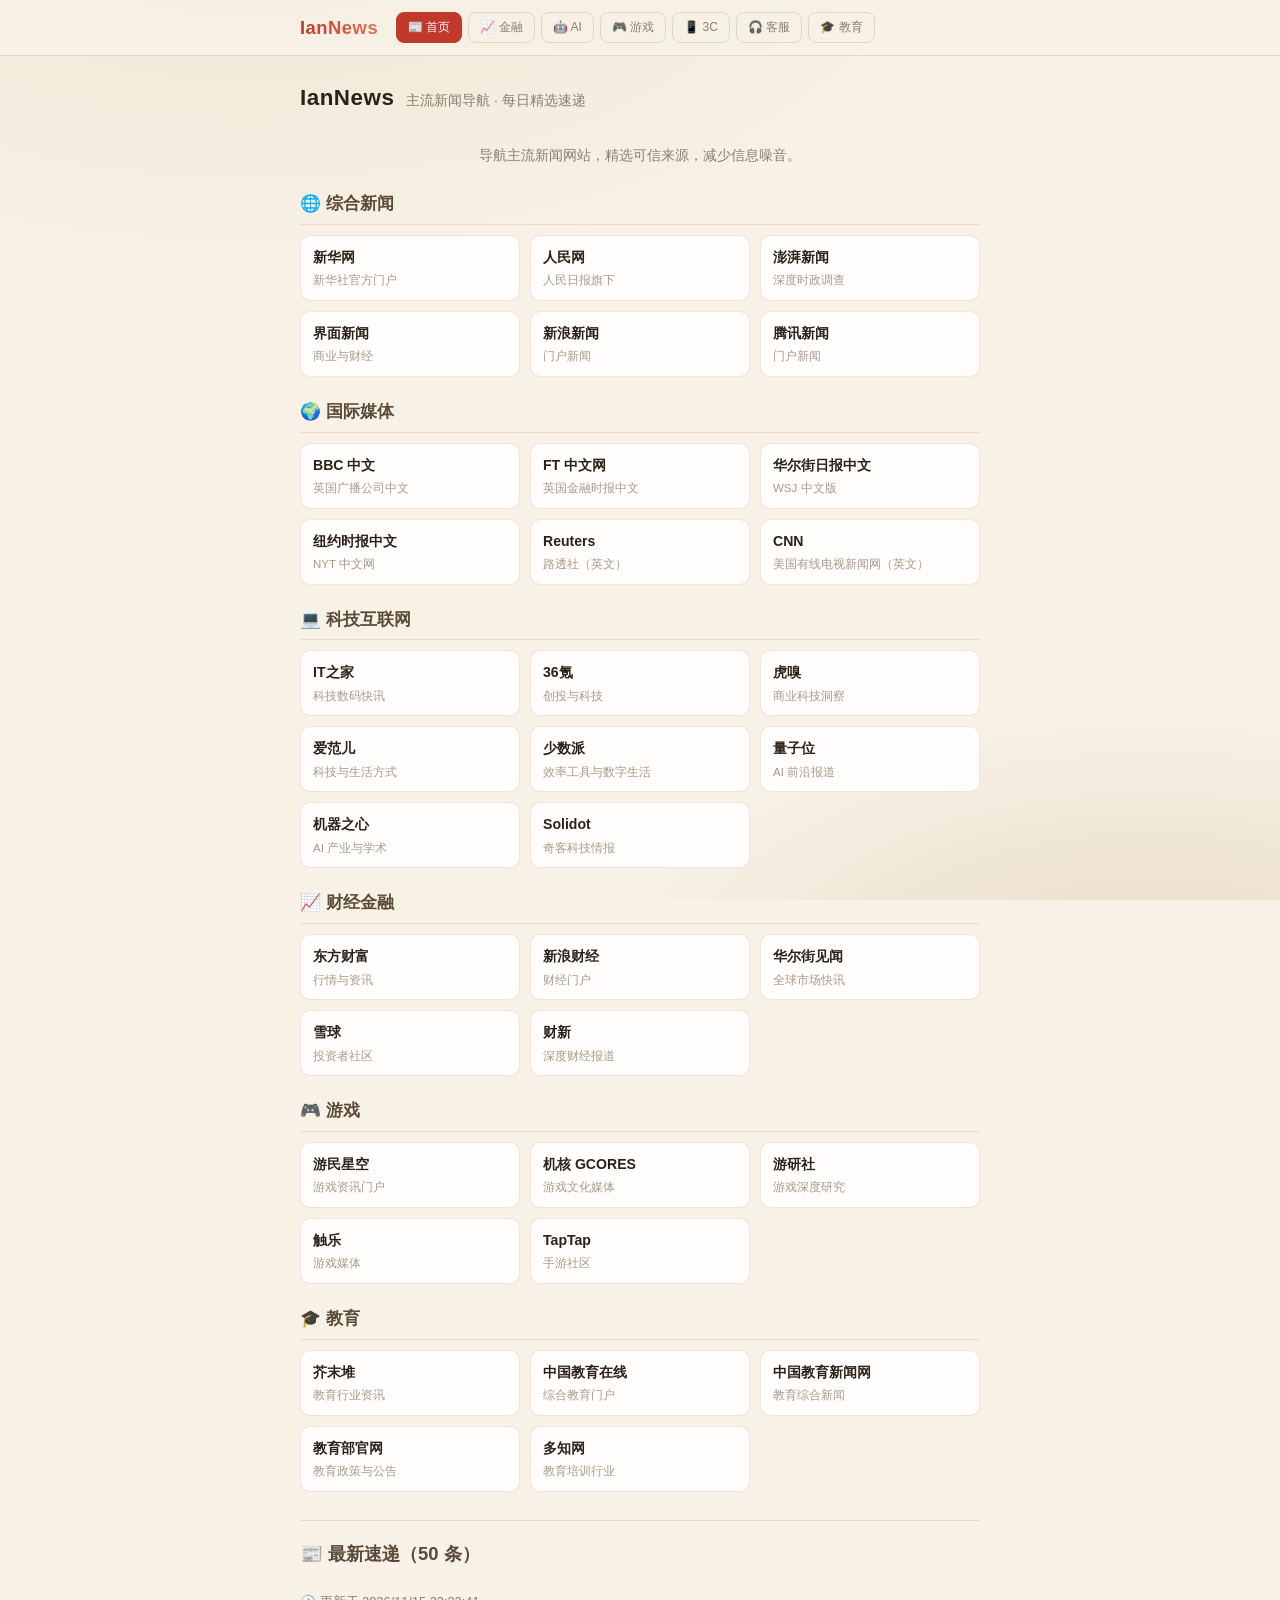
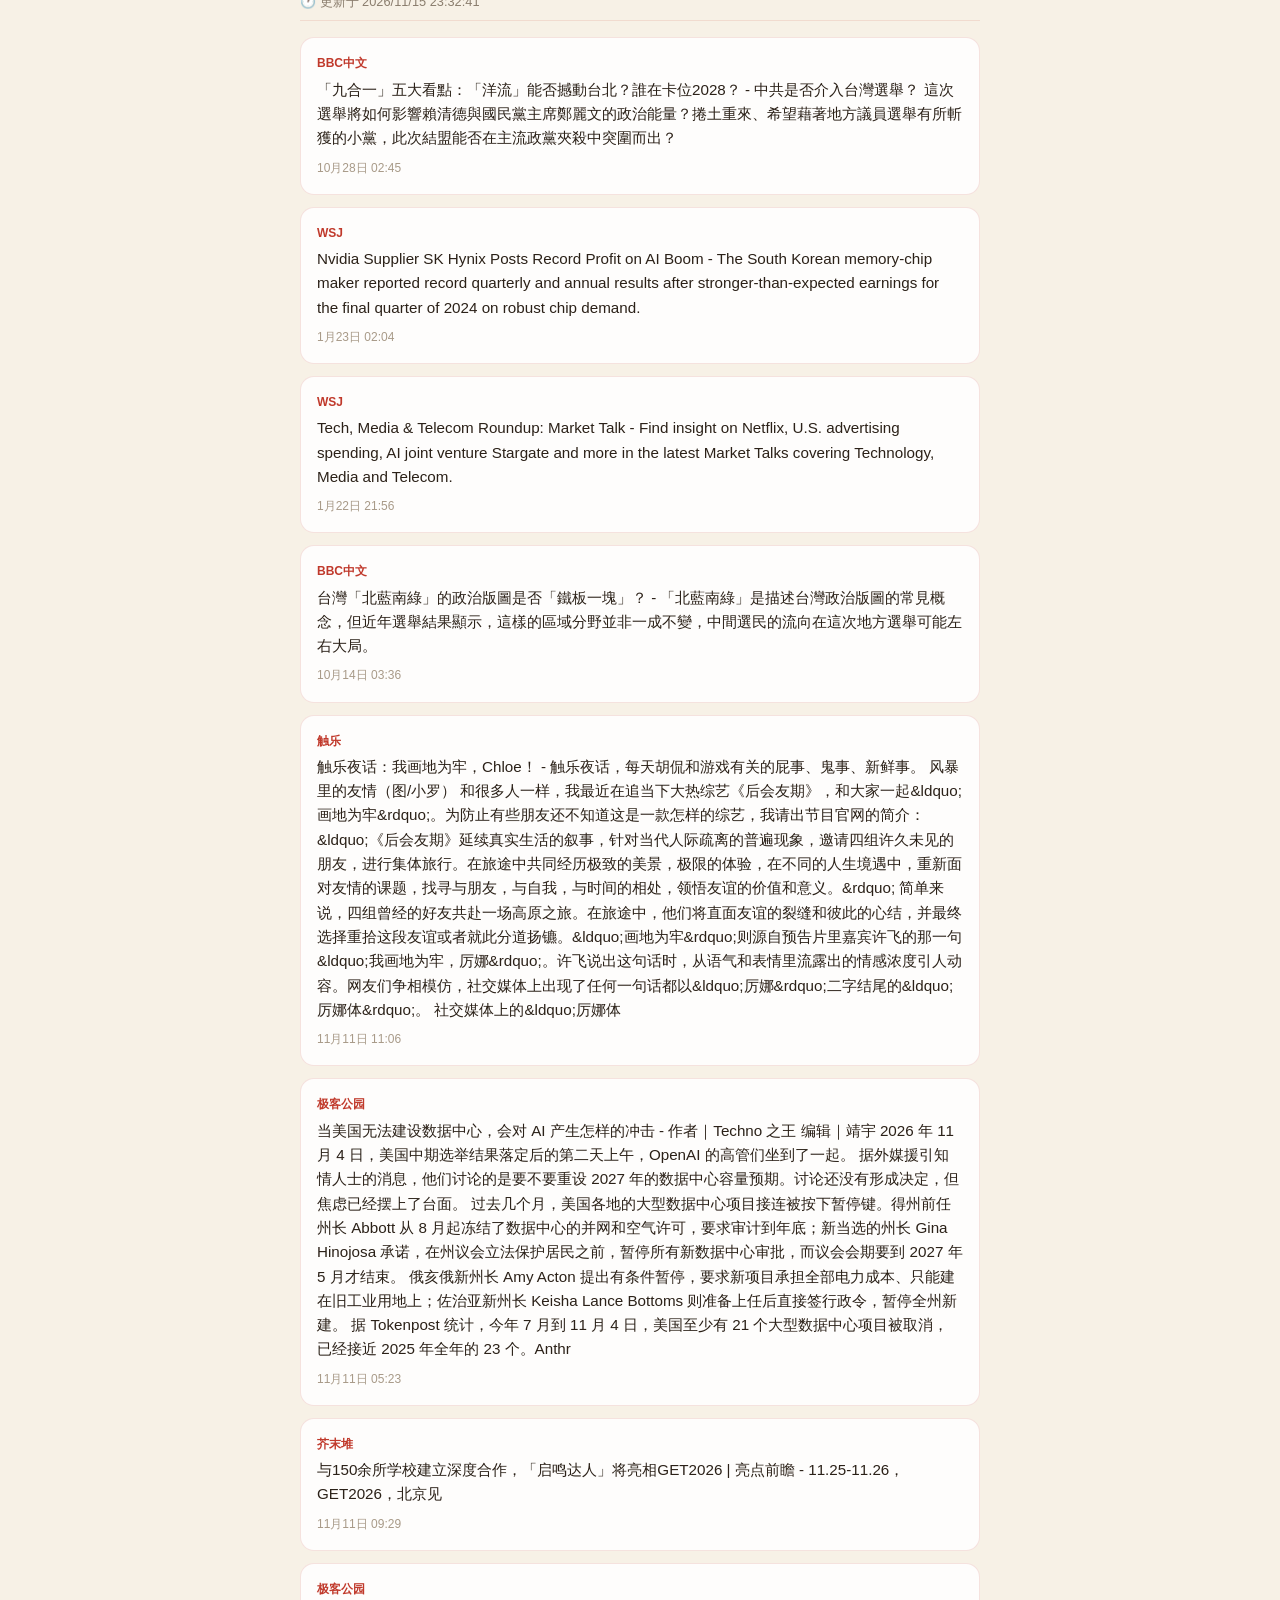
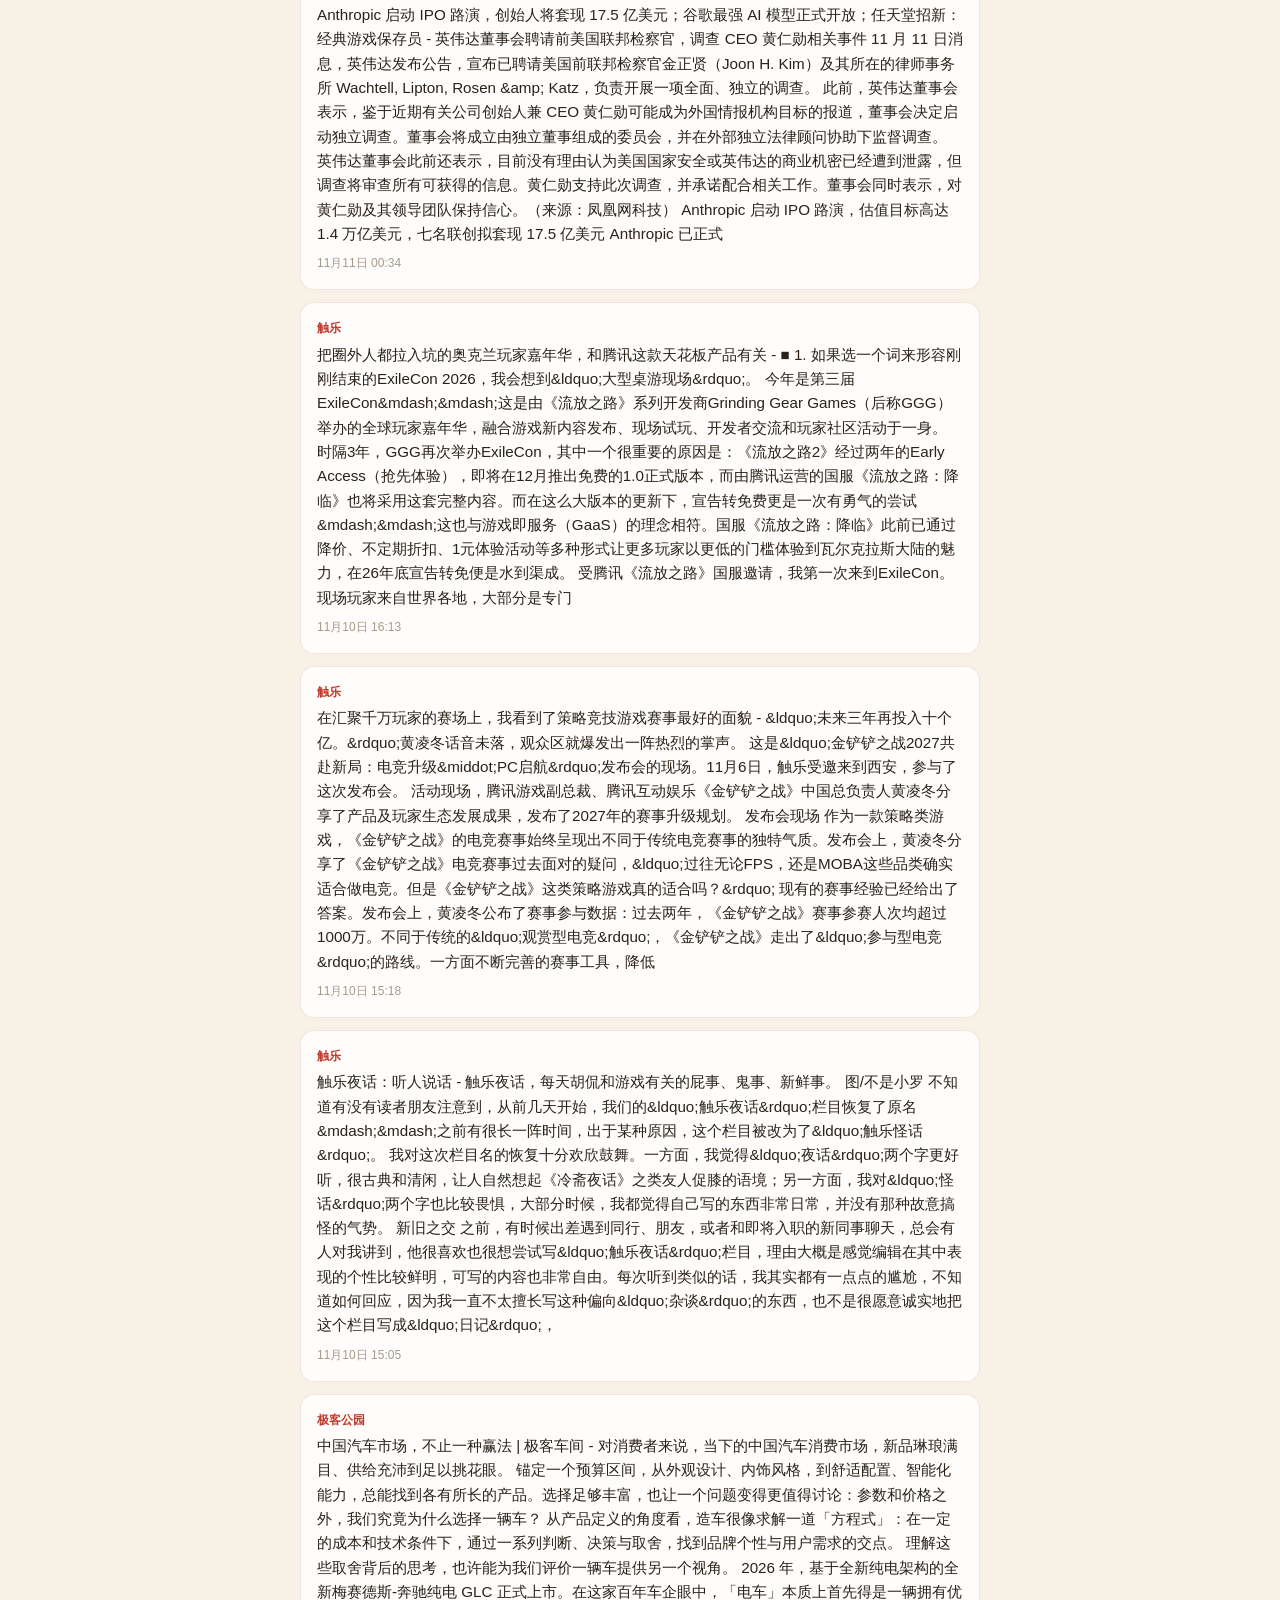
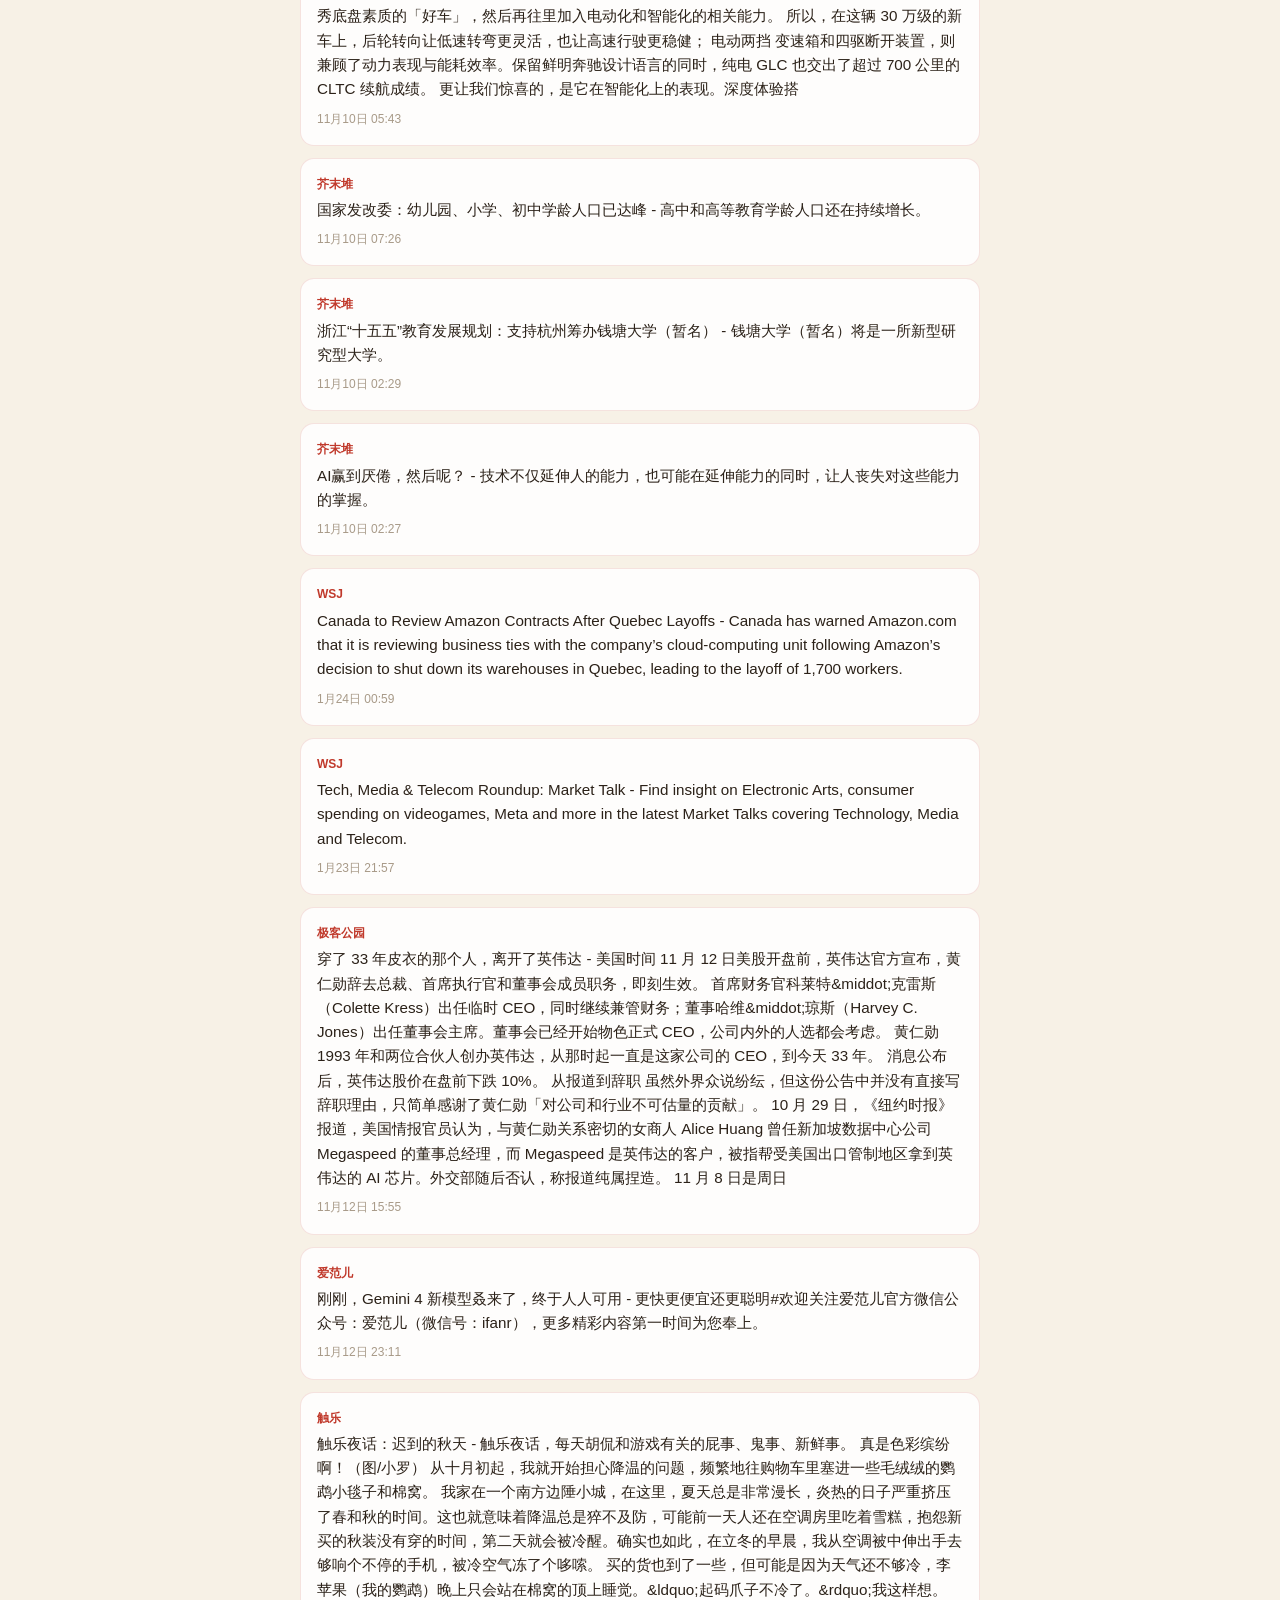
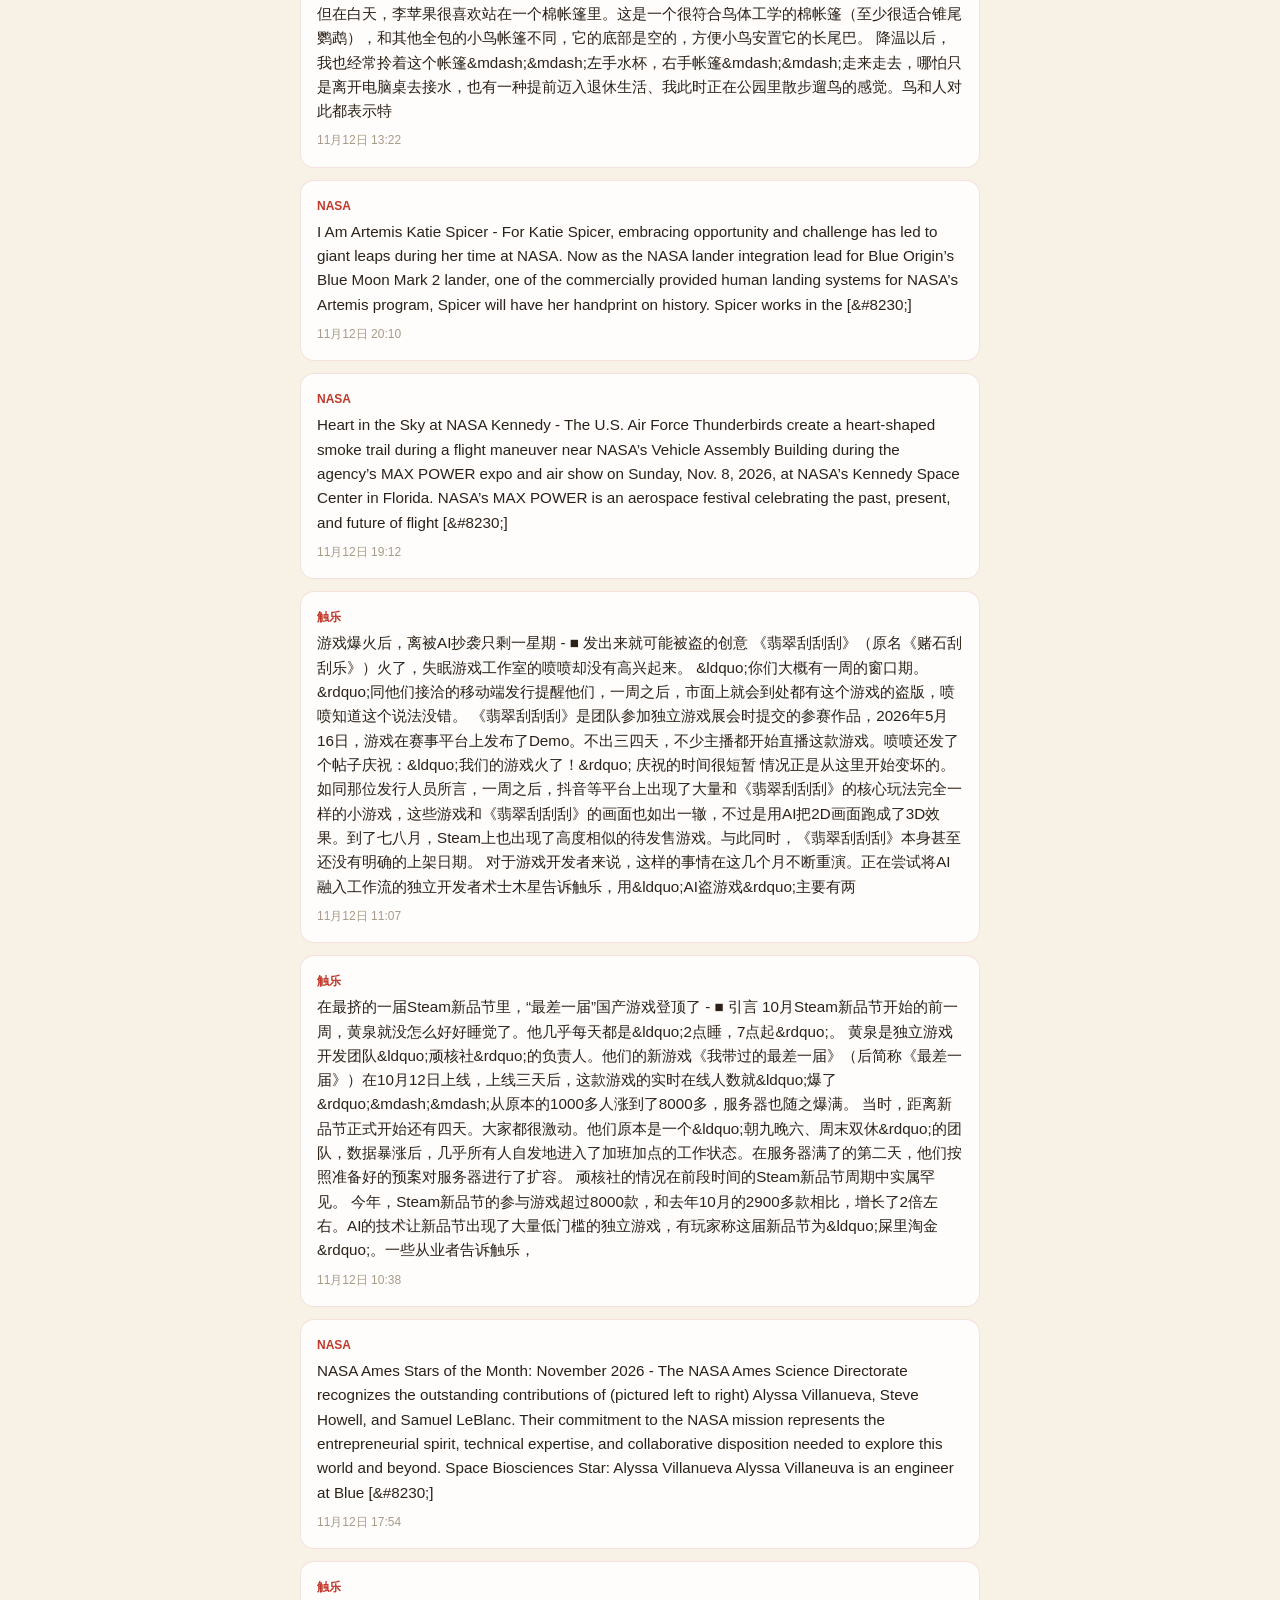
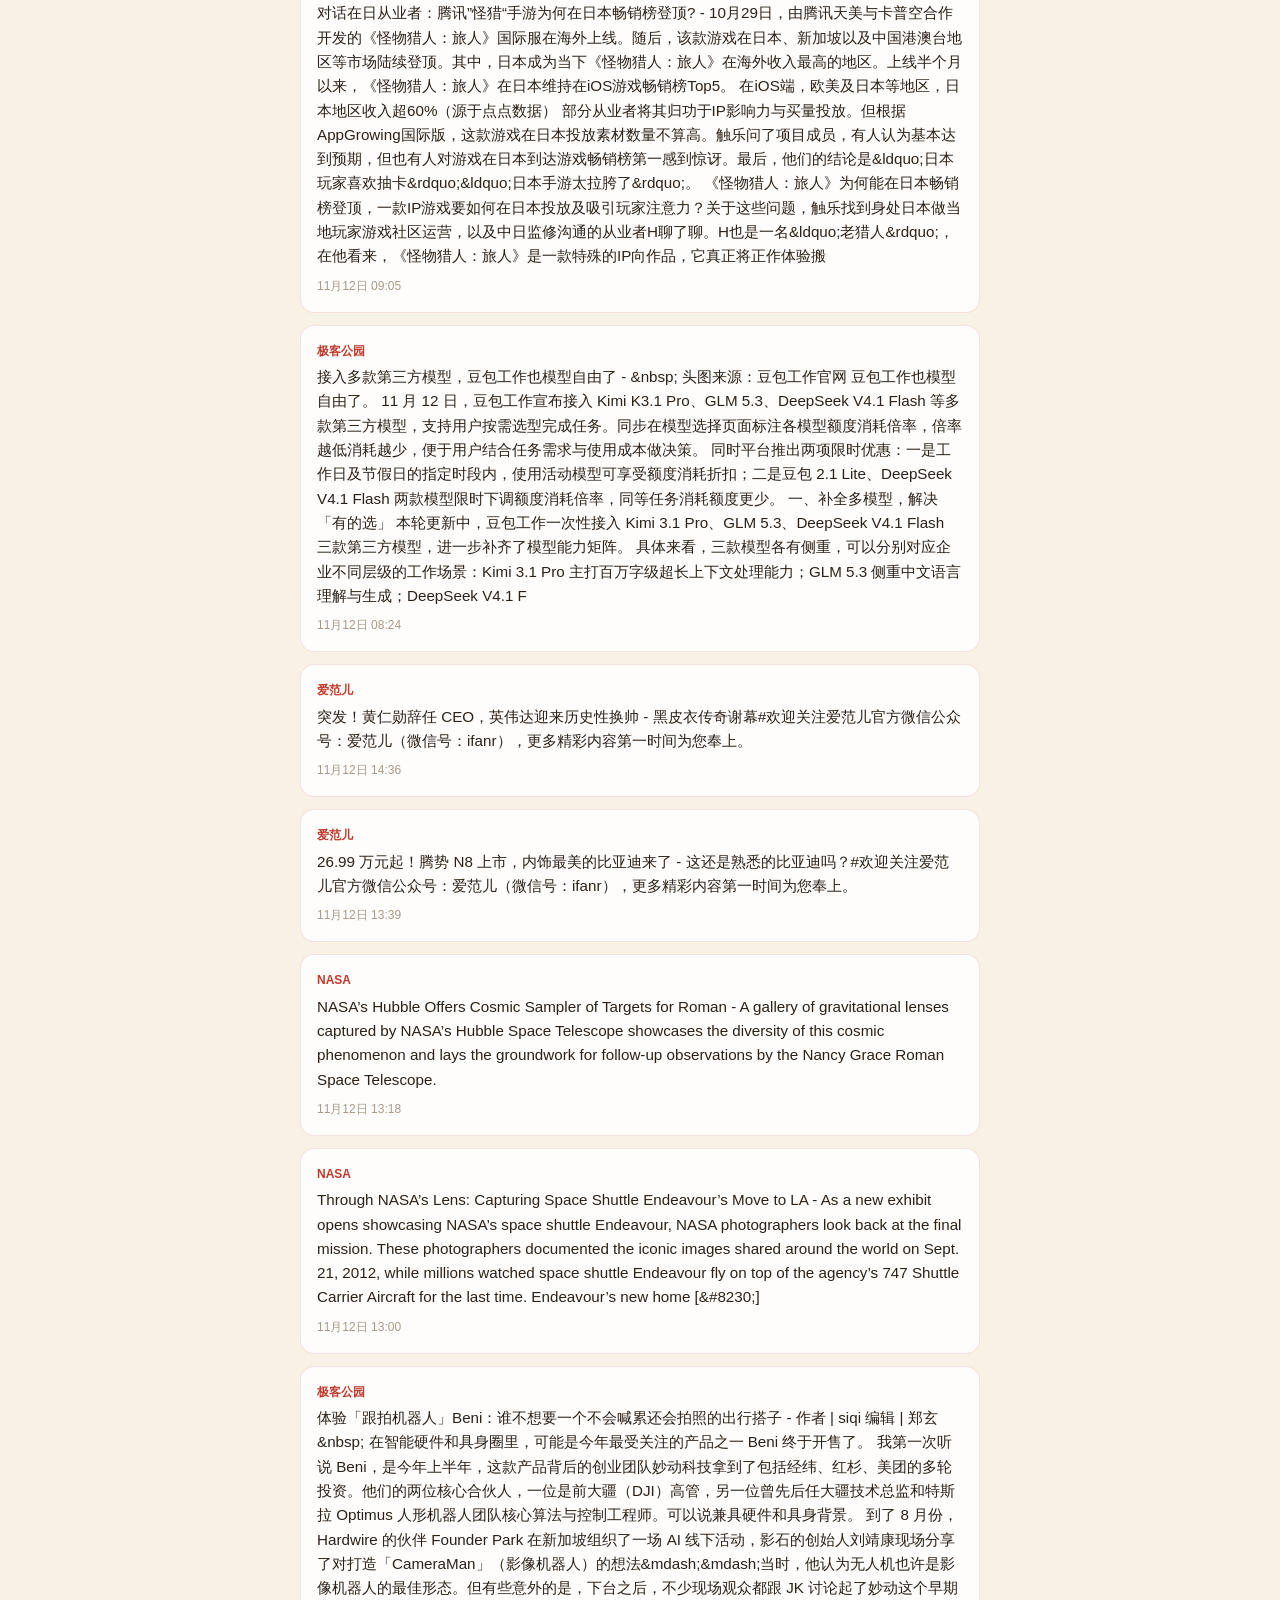
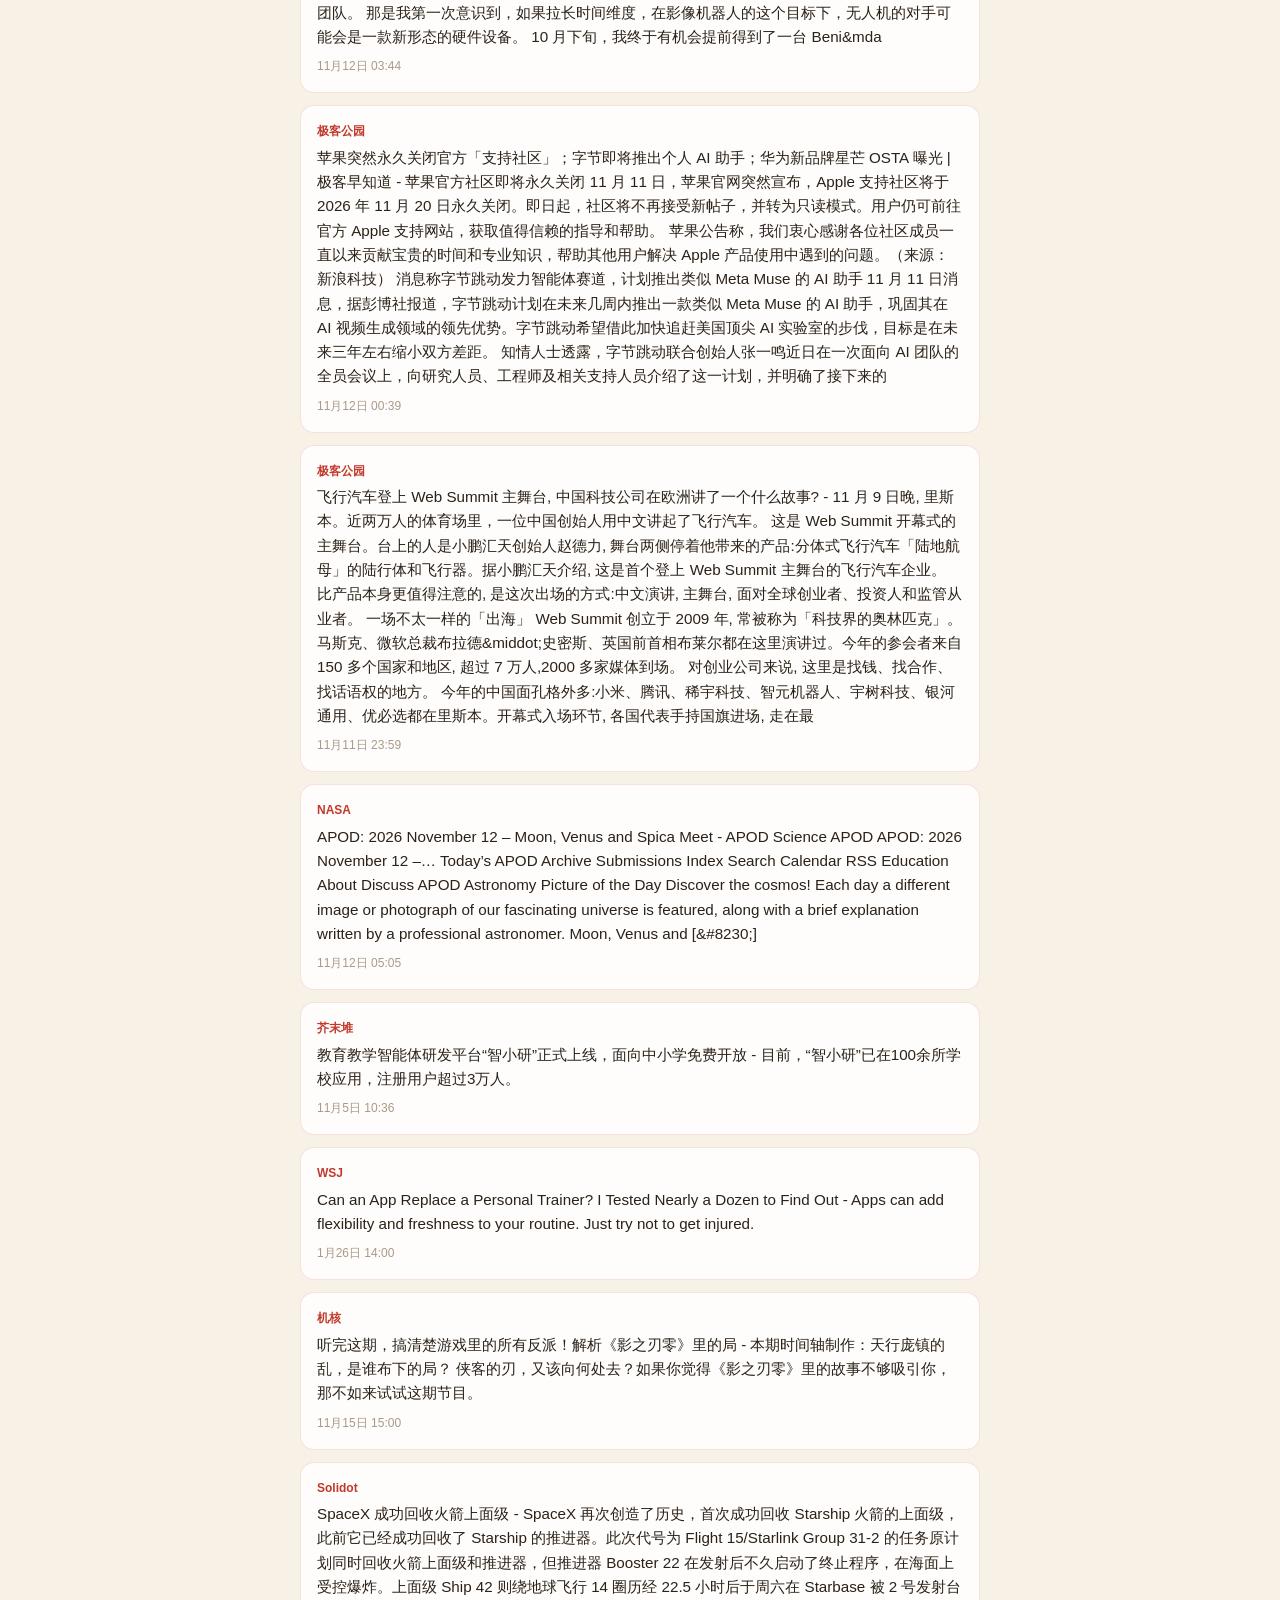
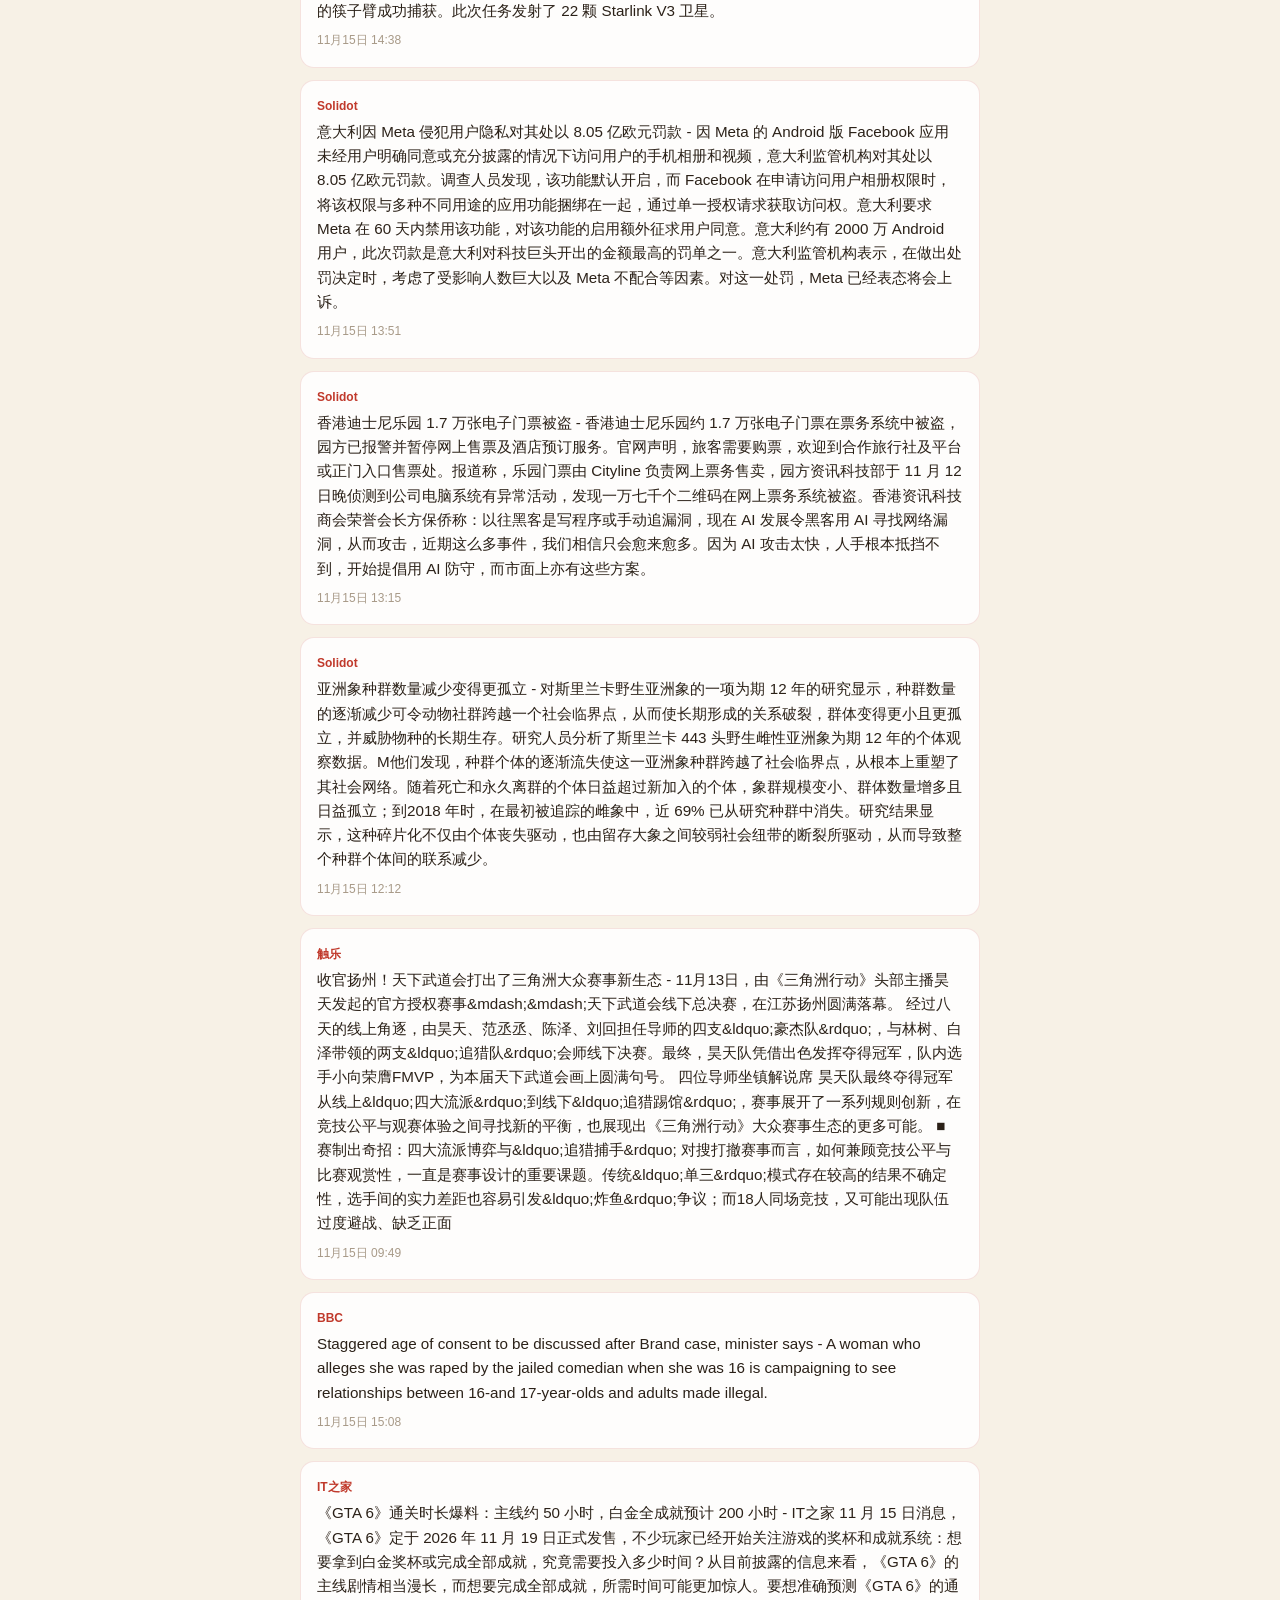
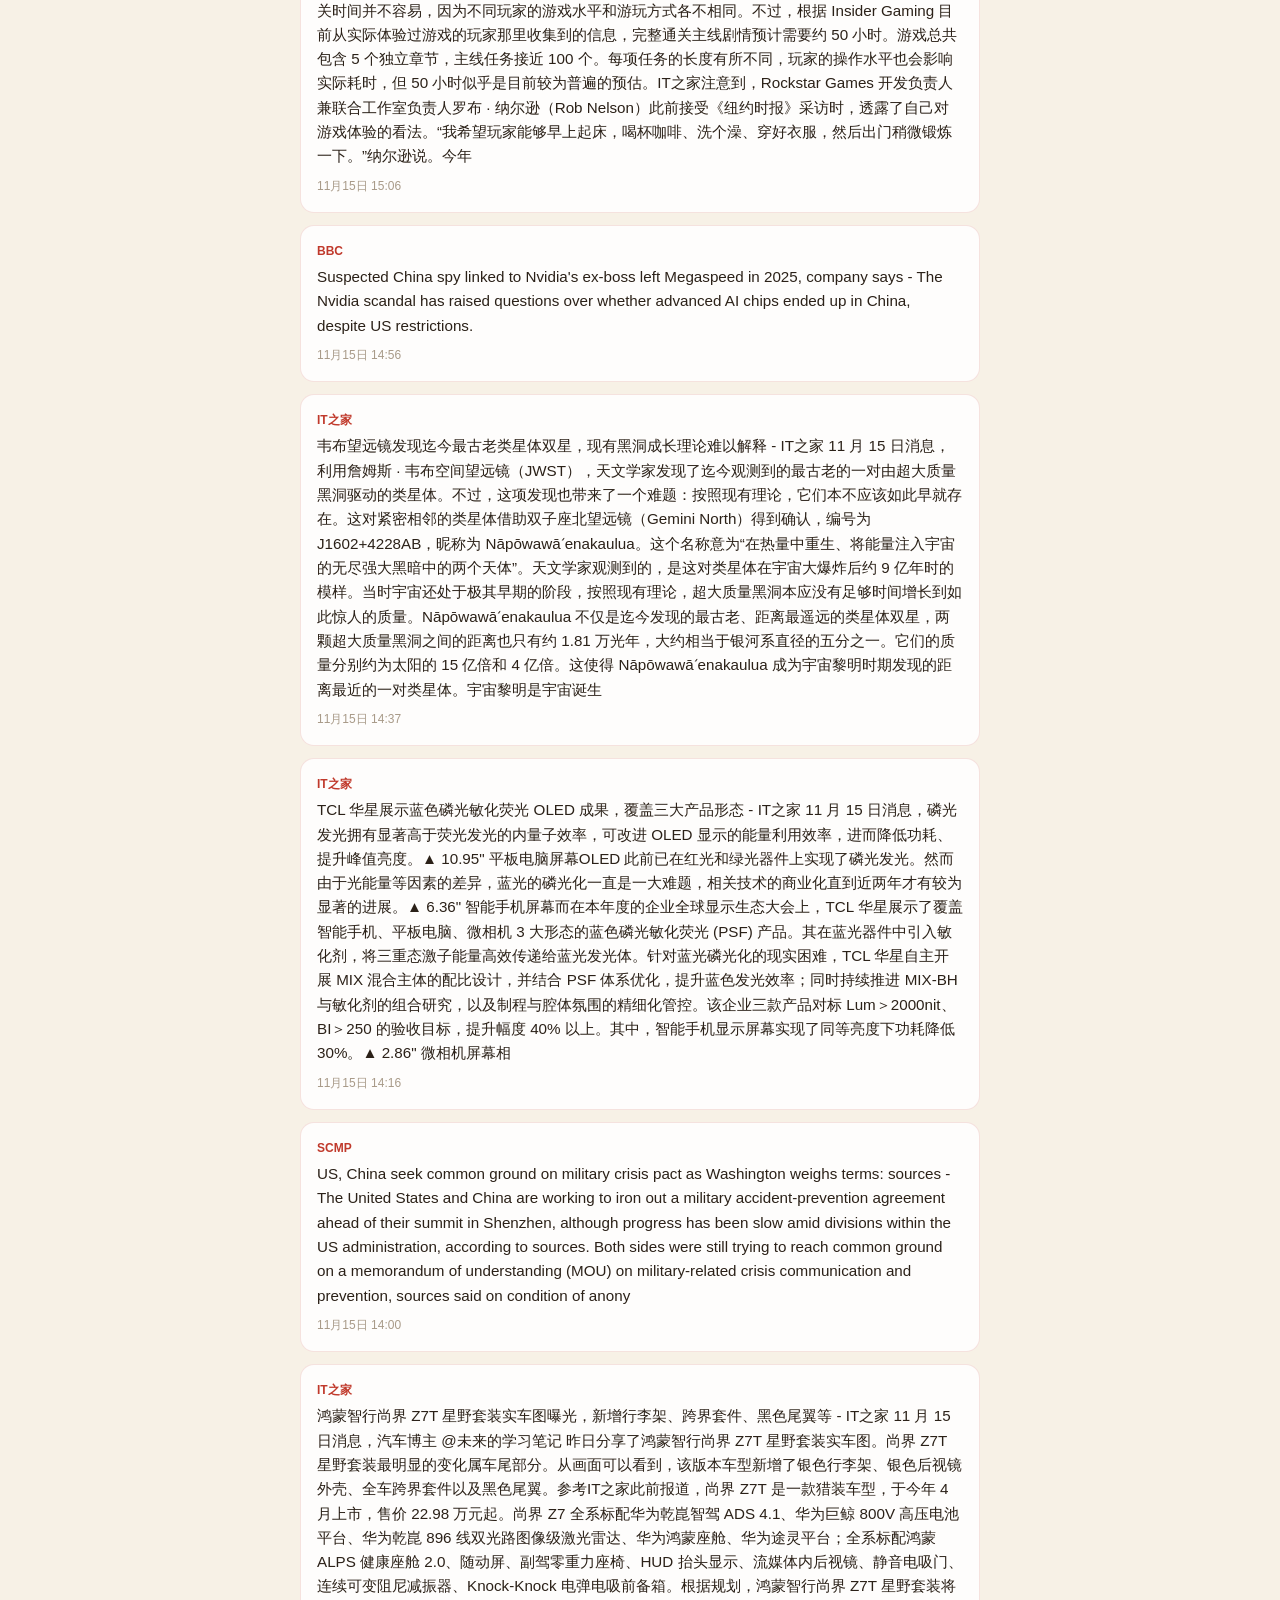
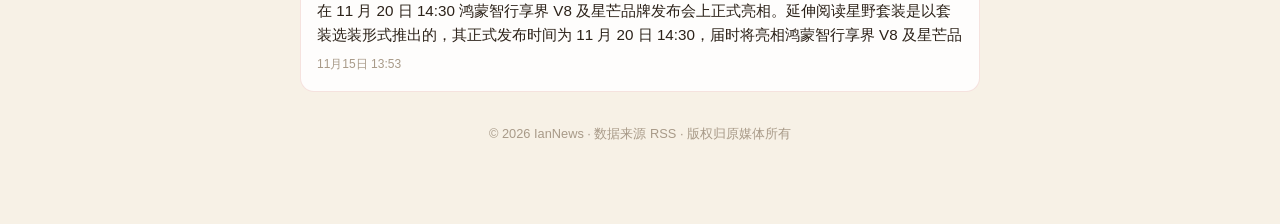
==== commit 709e0b24: "auto: update news" ====
--- a/index.html
+++ b/index.html
@@ -7,7 +7,7 @@
   <link rel="stylesheet" href="style.css">
   <script>
     // 新闻数据已内置在 HTML 中，无需额外 fetch
-    window.__NEWS_DATA__ = {&quot;fetchedAt&quot;: &quot;2026-11-13T16:05:29Z&quot;, &quot;articles&quot;: [{&quot;id&quot;: &quot;rss_BBC中文_7&quot;, &quot;author&quot;: &quot;BBC中文&quot;, &quot;text&quot;: &quot;「九合一」五大看點：「洋流」能否撼動台北？誰在卡位2028？ - 中共是否介入台灣選舉？ 這次選舉將如何影響賴清德與國民黨主席鄭麗文的政治能量？捲土重來、希望藉著地方議員選舉有所斬獲的小黨，此次結盟能否在主流政黨夾殺中突圍而出？&quot;, &quot;translated&quot;: &quot;&quot;, &quot;url&quot;: &quot;https://www.bbc.com/zhongwen/articles/cm8xzrg40dq1o/trad?at_medium=RSS&amp;at_campaign=rss&quot;, &quot;createdAt&quot;: &quot;Wed, 28 Oct 2026 02:45:08 GMT&quot;, &quot;likes&quot;: null, &quot;retweets&quot;: null}, {&quot;id&quot;: &quot;rss_WSJ_10&quot;, &quot;author&quot;: &quot;WSJ&quot;, &quot;text&quot;: &quot;Nvidia Supplier SK Hynix Posts Record Profit on AI Boom - The South Korean memory-chip maker reported record quarterly and annual results after stronger-than-expected earnings for the final quarter of 2024 on robust chip demand.&quot;, &quot;translated&quot;: &quot;&quot;, &quot;url&quot;: &quot;https://www.wsj.com/articles/sk-hynix-posts-strong-fourth-quarter-net-profit-on-ai-boom-6f32e38b?mod=rss_Technology&quot;, &quot;createdAt&quot;: &quot;Wed, 22 Jan 2025 21:04:00 -0500&quot;, &quot;likes&quot;: null, &quot;retweets&quot;: null}, {&quot;id&quot;: &quot;rss_WSJ_11&quot;, &quot;author&quot;: &quot;WSJ&quot;, &quot;text&quot;: &quot;Tech, Media &amp; Telecom Roundup: Market Talk - Find insight on Netflix, U.S. advertising spending, AI joint venture Stargate and more in the latest Market Talks covering Technology, Media and Telecom.&quot;, &quot;translated&quot;: &quot;&quot;, &quot;url&quot;: &quot;https://www.wsj.com/articles/tech-media-telecom-roundup-market-talk-85899e83?mod=rss_Technology&quot;, &quot;createdAt&quot;: &quot;Wed, 22 Jan 2025 16:56:00 -0500&quot;, &quot;likes&quot;: null, &quot;retweets&quot;: null}, {&quot;id&quot;: &quot;rss_BBC中文_8&quot;, &quot;author&quot;: &quot;BBC中文&quot;, &quot;text&quot;: &quot;台灣「北藍南綠」的政治版圖是否「鐵板一塊」？ - 「北藍南綠」是描述台灣政治版圖的常見概念，但近年選舉結果顯示，這樣的區域分野並非一成不變，中間選民的流向在這次地方選舉可能左右大局。&quot;, &quot;translated&quot;: &quot;&quot;, &quot;url&quot;: &quot;https://www.bbc.com/zhongwen/articles/c3n07pkpk5ggo/trad?at_medium=RSS&amp;at_campaign=rss&quot;, &quot;createdAt&quot;: &quot;Wed, 14 Oct 2026 03:36:37 GMT&quot;, &quot;likes&quot;: null, &quot;retweets&quot;: null}, {&quot;id&quot;: &quot;rss_触乐_6&quot;, &quot;author&quot;: &quot;触乐&quot;, &quot;text&quot;: &quot;触乐夜话：我画地为牢，Chloe！ - 触乐夜话，每天胡侃和游戏有关的屁事、鬼事、新鲜事。 风暴里的友情（图/小罗） 和很多人一样，我最近在追当下大热综艺《后会友期》，和大家一起&amp;ldquo;画地为牢&amp;rdquo;。为防止有些朋友还不知道这是一款怎样的综艺，我请出节目官网的简介： &amp;ldquo;《后会友期》延续真实生活的叙事，针对当代人际疏离的普遍现象，邀请四组许久未见的朋友，进行集体旅行。在旅途中共同经历极致的美景，极限的体验，在不同的人生境遇中，重新面对友情的课题，找寻与朋友，与自我，与时间的相处，领悟友谊的价值和意义。&amp;rdquo; 简单来说，四组曾经的好友共赴一场高原之旅。在旅途中，他们将直面友谊的裂缝和彼此的心结，并最终选择重拾这段友谊或者就此分道扬镳。&amp;ldquo;画地为牢&amp;rdquo;则源自预告片里嘉宾许飞的那一句&amp;ldquo;我画地为牢，厉娜&amp;rdquo;。许飞说出这句话时，从语气和表情里流露出的情感浓度引人动容。网友们争相模仿，社交媒体上出现了任何一句话都以&amp;ldquo;厉娜&amp;rdquo;二字结尾的&amp;ldquo;厉娜体&amp;rdquo;。 社交媒体上的&amp;ldquo;厉娜体&quot;, &quot;translated&quot;: &quot;&quot;, &quot;url&quot;: &quot;http://www.chuapp.com/article/291751.html&quot;, &quot;createdAt&quot;: &quot;Wed, 11 Nov 2026 19:06:00 +0800&quot;, &quot;likes&quot;: null, &quot;retweets&quot;: null}, {&quot;id&quot;: &quot;rss_芥末堆_2&quot;, &quot;author&quot;: &quot;芥末堆&quot;, &quot;text&quot;: &quot;与150余所学校建立深度合作，「启鸣达人」将亮相GET2026 | 亮点前瞻 - 11.25-11.26，GET2026，北京见&quot;, &quot;translated&quot;: &quot;&quot;, &quot;url&quot;: &quot;https://www.jiemodui.com/N/139656.html&quot;, &quot;createdAt&quot;: &quot;Wed, 11 Nov 2026 09:29:26 GMT&quot;, &quot;likes&quot;: null, &quot;retweets&quot;: null}, {&quot;id&quot;: &quot;rss_触乐_7&quot;, &quot;author&quot;: &quot;触乐&quot;, &quot;text&quot;: &quot;把圈外人都拉入坑的奥克兰玩家嘉年华，和腾讯这款天花板产品有关 - ■ 1. 如果选一个词来形容刚刚结束的ExileCon 2026，我会想到&amp;ldquo;大型桌游现场&amp;rdquo;。 今年是第三届ExileCon&amp;mdash;&amp;mdash;这是由《流放之路》系列开发商Grinding Gear Games（后称GGG）举办的全球玩家嘉年华，融合游戏新内容发布、现场试玩、开发者交流和玩家社区活动于一身。 时隔3年，GGG再次举办ExileCon，其中一个很重要的原因是：《流放之路2》经过两年的Early Access（抢先体验），即将在12月推出免费的1.0正式版本，而由腾讯运营的国服《流放之路：降临》也将采用这套完整内容。而在这么大版本的更新下，宣告转免费更是一次有勇气的尝试&amp;mdash;&amp;mdash;这也与游戏即服务（GaaS）的理念相符。国服《流放之路：降临》此前已通过降价、不定期折扣、1元体验活动等多种形式让更多玩家以更低的门槛体验到瓦尔克拉斯大陆的魅力，在26年底宣告转免便是水到渠成。 受腾讯《流放之路》国服邀请，我第一次来到ExileCon。现场玩家来自世界各地，大部分是专门&quot;, &quot;translated&quot;: &quot;&quot;, &quot;url&quot;: &quot;http://www.chuapp.com/article/291745.html&quot;, &quot;createdAt&quot;: &quot;Wed, 11 Nov 2026 00:13:25 +0800&quot;, &quot;likes&quot;: null, &quot;retweets&quot;: null}, {&quot;id&quot;: &quot;rss_触乐_8&quot;, &quot;author&quot;: &quot;触乐&quot;, &quot;text&quot;: &quot;在汇聚千万玩家的赛场上，我看到了策略竞技游戏赛事最好的面貌 - &amp;ldquo;未来三年再投入十个亿。&amp;rdquo;黄凌冬话音未落，观众区就爆发出一阵热烈的掌声。 这是&amp;ldquo;金铲铲之战2027共赴新局：电竞升级&amp;middot;PC启航&amp;rdquo;发布会的现场。11月6日，触乐受邀来到西安，参与了这次发布会。 活动现场，腾讯游戏副总裁、腾讯互动娱乐《金铲铲之战》中国总负责人黄凌冬分享了产品及玩家生态发展成果，发布了2027年的赛事升级规划。 发布会现场 作为一款策略类游戏，《金铲铲之战》的电竞赛事始终呈现出不同于传统电竞赛事的独特气质。发布会上，黄凌冬分享了《金铲铲之战》电竞赛事过去面对的疑问，&amp;ldquo;过往无论FPS，还是MOBA这些品类确实适合做电竞。但是《金铲铲之战》这类策略游戏真的适合吗？&amp;rdquo; 现有的赛事经验已经给出了答案。发布会上，黄凌冬公布了赛事参与数据：过去两年，《金铲铲之战》赛事参赛人次均超过1000万。不同于传统的&amp;ldquo;观赏型电竞&amp;rdquo;，《金铲铲之战》走出了&amp;ldquo;参与型电竞&amp;rdquo;的路线。一方面不断完善的赛事工具，降低&quot;, &quot;translated&quot;: &quot;&quot;, &quot;url&quot;: &quot;http://www.chuapp.com/article/291746.html&quot;, &quot;createdAt&quot;: &quot;Tue, 10 Nov 2026 23:18:00 +0800&quot;, &quot;likes&quot;: null, &quot;retweets&quot;: null}, {&quot;id&quot;: &quot;rss_触乐_9&quot;, &quot;author&quot;: &quot;触乐&quot;, &quot;text&quot;: &quot;触乐夜话：听人说话 - 触乐夜话，每天胡侃和游戏有关的屁事、鬼事、新鲜事。 图/不是小罗 不知道有没有读者朋友注意到，从前几天开始，我们的&amp;ldquo;触乐夜话&amp;rdquo;栏目恢复了原名&amp;mdash;&amp;mdash;之前有很长一阵时间，出于某种原因，这个栏目被改为了&amp;ldquo;触乐怪话&amp;rdquo;。 我对这次栏目名的恢复十分欢欣鼓舞。一方面，我觉得&amp;ldquo;夜话&amp;rdquo;两个字更好听，很古典和清闲，让人自然想起《冷斋夜话》之类友人促膝的语境；另一方面，我对&amp;ldquo;怪话&amp;rdquo;两个字也比较畏惧，大部分时候，我都觉得自己写的东西非常日常，并没有那种故意搞怪的气势。 新旧之交 之前，有时候出差遇到同行、朋友，或者和即将入职的新同事聊天，总会有人对我讲到，他很喜欢也很想尝试写&amp;ldquo;触乐夜话&amp;rdquo;栏目，理由大概是感觉编辑在其中表现的个性比较鲜明，可写的内容也非常自由。每次听到类似的话，我其实都有一点点的尴尬，不知道如何回应，因为我一直不太擅长写这种偏向&amp;ldquo;杂谈&amp;rdquo;的东西，也不是很愿意诚实地把这个栏目写成&amp;ldquo;日记&amp;rdquo;，&quot;, &quot;translated&quot;: &quot;&quot;, &quot;url&quot;: &quot;http://www.chuapp.com/article/291748.html&quot;, &quot;createdAt&quot;: &quot;Tue, 10 Nov 2026 23:05:22 +0800&quot;, &quot;likes&quot;: null, &quot;retweets&quot;: null}, {&quot;id&quot;: &quot;rss_触乐_10&quot;, &quot;author&quot;: &quot;触乐&quot;, &quot;text&quot;: &quot;2026三角洲行动烽火世界杯11月27日开赛，全球六大赛区12支顶尖战队决战斯德哥尔摩 - 2026三角洲行动烽火世界杯（DFI 2026）将于11月27日至29日在瑞典斯德哥尔摩DreamHack举行。来自全球六大赛区的12支顶尖战队将齐聚欧洲，争夺50万美元总奖金及年度全球冠军荣誉。 继2025年首届烽火世界杯在杭州举办后，本届赛事首次走出亚洲，登陆国际知名电竞盛会DreamHack。随着国内职业联赛与海外赛区选拔体系逐步完善，来自不同地区的职业战队将在同一舞台展开对决，迎来全球竞技实力的新一轮检验。 2026三角洲行动烽火世界杯 ■ 六大赛区集结，参赛名单正式出炉 随着各赛区选拔赛相继落幕，本届DFI的12支参赛队伍已全部确定。中国大陆赛区由TES、RSG、IBG出征；EMEA赛区由瑞典Alliance (ALL)、英国Fnatic（FNC）代表出战；美洲赛区由美国SSG战队、印度GODL战队晋级。日本赛区冠军FL、韩国赛区冠军NS，以及泛太平洋赛区的中国台湾RX战队、泰国MKK战队、印尼ONIC战队，也将齐聚瑞典斯德哥尔摩，共赴这场全球烽火对决。 12支参赛队伍 与上一届相比，&quot;, &quot;translated&quot;: &quot;&quot;, &quot;url&quot;: &quot;http://www.chuapp.com/article/291749.html&quot;, &quot;createdAt&quot;: &quot;Tue, 10 Nov 2026 15:23:01 +0800&quot;, &quot;likes&quot;: null, &quot;retweets&quot;: null}, {&quot;id&quot;: &quot;rss_芥末堆_3&quot;, &quot;author&quot;: &quot;芥末堆&quot;, &quot;text&quot;: &quot;国家发改委：幼儿园、小学、初中学龄人口已达峰 - 高中和高等教育学龄人口还在持续增长。&quot;, &quot;translated&quot;: &quot;&quot;, &quot;url&quot;: &quot;https://www.jiemodui.com/N/139655.html&quot;, &quot;createdAt&quot;: &quot;Tue, 10 Nov 2026 07:26:22 GMT&quot;, &quot;likes&quot;: null, &quot;retweets&quot;: null}, {&quot;id&quot;: &quot;rss_芥末堆_4&quot;, &quot;author&quot;: &quot;芥末堆&quot;, &quot;text&quot;: &quot;浙江“十五五”教育发展规划：支持杭州筹办钱塘大学（暂名） - 钱塘大学（暂名）将是一所新型研究型大学。&quot;, &quot;translated&quot;: &quot;&quot;, &quot;url&quot;: &quot;https://www.jiemodui.com/N/139654.html&quot;, &quot;createdAt&quot;: &quot;Tue, 10 Nov 2026 02:29:45 GMT&quot;, &quot;likes&quot;: null, &quot;retweets&quot;: null}, {&quot;id&quot;: &quot;rss_芥末堆_5&quot;, &quot;author&quot;: &quot;芥末堆&quot;, &quot;text&quot;: &quot;AI赢到厌倦，然后呢？ - 技术不仅延伸人的能力，也可能在延伸能力的同时，让人丧失对这些能力的掌握。&quot;, &quot;translated&quot;: &quot;&quot;, &quot;url&quot;: &quot;https://www.jiemodui.com/N/139653.html&quot;, &quot;createdAt&quot;: &quot;Tue, 10 Nov 2026 02:27:50 GMT&quot;, &quot;likes&quot;: null, &quot;retweets&quot;: null}, {&quot;id&quot;: &quot;rss_WSJ_8&quot;, &quot;author&quot;: &quot;WSJ&quot;, &quot;text&quot;: &quot;Canada to Review Amazon Contracts After Quebec Layoffs - Canada has warned Amazon.com that it is reviewing business ties with the company’s cloud-computing unit following Amazon’s decision to shut down its warehouses in Quebec, leading to the layoff of 1,700 workers.&quot;, &quot;translated&quot;: &quot;&quot;, &quot;url&quot;: &quot;https://www.wsj.com/articles/canada-to-review-amazon-contracts-after-quebec-layoffs-d458ea66?mod=rss_Technology&quot;, &quot;createdAt&quot;: &quot;Thu, 23 Jan 2025 19:59:00 -0500&quot;, &quot;likes&quot;: null, &quot;retweets&quot;: null}, {&quot;id&quot;: &quot;rss_WSJ_9&quot;, &quot;author&quot;: &quot;WSJ&quot;, &quot;text&quot;: &quot;Tech, Media &amp; Telecom Roundup: Market Talk - Find insight on Electronic Arts, consumer spending on videogames, Meta and more in the latest Market Talks covering Technology, Media and Telecom.&quot;, &quot;translated&quot;: &quot;&quot;, &quot;url&quot;: &quot;https://www.wsj.com/articles/tech-media-telecom-roundup-market-talk-28593f8d?mod=rss_Technology&quot;, &quot;createdAt&quot;: &quot;Thu, 23 Jan 2025 16:57:00 -0500&quot;, &quot;likes&quot;: null, &quot;retweets&quot;: null}, {&quot;id&quot;: &quot;rss_爱范儿_5&quot;, &quot;author&quot;: &quot;爱范儿&quot;, &quot;text&quot;: &quot;刚刚，Gemini 4 新模型叒来了，终于人人可用 - 更快更便宜还更聪明#欢迎关注爱范儿官方微信公众号：爱范儿（微信号：ifanr），更多精彩内容第一时间为您奉上。&quot;, &quot;translated&quot;: &quot;&quot;, &quot;url&quot;: &quot;https://www.ifanr.com/1689267?utm_source=rss&amp;utm_medium=rss&amp;utm_campaign=&quot;, &quot;createdAt&quot;: &quot;Thu, 12 Nov 2026 23:11:11 +0000&quot;, &quot;likes&quot;: null, &quot;retweets&quot;: null}, {&quot;id&quot;: &quot;rss_TechCrunch_7&quot;, &quot;author&quot;: &quot;TechCrunch&quot;, &quot;text&quot;: &quot;Democrats launch Nvidia investigation, write scathing letter on Huang’s ‘scheme’ with Trump - This Congressional investigation into Nvidia&#x27;s China sales and its dealings with Trump is the second one, so far, since news of the alleged spy affair broke.&quot;, &quot;translated&quot;: &quot;&quot;, &quot;url&quot;: &quot;https://techcrunch.com/2026/11/12/democrats-launch-nvidia-investigation-write-scathing-letter-on-huangs-scheme-with-trump/&quot;, &quot;createdAt&quot;: &quot;Thu, 12 Nov 2026 22:42:51 +0000&quot;, &quot;likes&quot;: null, &quot;retweets&quot;: null}, {&quot;id&quot;: &quot;rss_Solidot_7&quot;, &quot;author&quot;: &quot;Solidot&quot;, &quot;text&quot;: &quot;用户抱怨难以在流媒体服务上找到想看的内容 - 根据尼尔森的 Gracenote 对美国、巴西、法国、德国、墨西哥和英国的 3000 名 18 岁及以上的流媒体用户进行的调查：虽然流媒体平台内容无比丰富，但用户经常找不到想要看的内容。逾 51% 的受访者表示：内容和流媒体服务的极度丰富，反而让人更难找到想看的东西。19.2% 的受访者表示，他们总是或经常遇到这种情况：不知道该看什么，也找不到想看的内容，最终只能去做别的事。27.4% 的受访者表示，他们总是或经常在试图观看特定节目时却因无法在流媒体平台上找到它，最终只好放弃。47% 的受访者表示，他们花在寻找观看内容上的时间比一年前更多了，平均耗时 12 分钟。72.3% 的受访者表示，他们希望拥有一份整合所有已订阅流媒体平台中可用节目的完整指南。&quot;, &quot;translated&quot;: &quot;&quot;, &quot;url&quot;: &quot;https://www.solidot.org/story?sid=85874&quot;, &quot;createdAt&quot;: &quot;Thu, 12 Nov 2026 22:42:28 +0800&quot;, &quot;likes&quot;: null, &quot;retweets&quot;: null}, {&quot;id&quot;: &quot;rss_SCMP_8&quot;, &quot;author&quot;: &quot;SCMP&quot;, &quot;text&quot;: &quot;Jensen Huang’s departure may signal tighter US controls on AI chip exports to China - Nvidia chief executive Jensen Huang’s abrupt departure has raised fresh questions about the future of US-China technology ties, as observers weigh the potential fallout from Washington’s policy on advanced AI chip exports to China. The timing is particularly sensitive, with US lawmakers debating an annual defence authorisation bill amid growing calls to tighten restrictions on China’s access to advanced AI chip&quot;, &quot;translated&quot;: &quot;&quot;, &quot;url&quot;: &quot;https://www.scmp.com/news/china/diplomacy/article/3374270/jensen-huangs-departure-may-signal-tighter-us-controls-ai-chip-exports-china&quot;, &quot;createdAt&quot;: &quot;Thu, 12 Nov 2026 22:35:06 +0000&quot;, &quot;likes&quot;: null, &quot;retweets&quot;: null}, {&quot;id&quot;: &quot;rss_Solidot_8&quot;, &quot;author&quot;: &quot;Solidot&quot;, &quot;text&quot;: &quot;印度苹果代工厂发生三名合同工死亡事故 - 塔塔电子位于泰米尔纳德邦、为苹果公司 iPhone 生产零部件的工厂发生三名处理废水处理设施的合同工死亡事故。事故发生于周一晚间，地点位于 Krishnagiri 的 Hosur。工人在检查一个外部纳滤罐时吸入了气体导致了悲剧的发生。三名工人被送往一家私立医院，医生在他们抵达时确认其已经死亡。塔塔电子承担了印度约 40% 的 iPhone 组装工作，其余由富士康负责。近几个月塔塔电子的 iPhone 业务面临诸多挑战，包括遭遇勒索软件攻击，以及引发了水污染的担忧。随着苹果将生产扩大到中国之外地区，印度已成为一个关键的制造枢纽，目前全球约四分之一的 iPhone 产自印度。&quot;, &quot;translated&quot;: &quot;&quot;, &quot;url&quot;: &quot;https://www.solidot.org/story?sid=85873&quot;, &quot;createdAt&quot;: &quot;Thu, 12 Nov 2026 22:28:40 +0800&quot;, &quot;likes&quot;: null, &quot;retweets&quot;: null}, {&quot;id&quot;: &quot;rss_TechCrunch_8&quot;, &quot;author&quot;: &quot;TechCrunch&quot;, &quot;text&quot;: &quot;Muse can now place calls to US businesses — if you pay - Muse&#x27;s AI can now place outbound calls to U.S. businesses — but it&#x27;s not free.&quot;, &quot;translated&quot;: &quot;&quot;, &quot;url&quot;: &quot;https://techcrunch.com/2026/11/12/muse-can-now-place-calls-to-u-s-businesses-if-you-pay/&quot;, &quot;createdAt&quot;: &quot;Thu, 12 Nov 2026 22:22:28 +0000&quot;, &quot;likes&quot;: null, &quot;retweets&quot;: null}, {&quot;id&quot;: &quot;rss_Solidot_9&quot;, &quot;author&quot;: &quot;Solidot&quot;, &quot;text&quot;: &quot;黄仁勋辞职 - 英伟达宣布，黄仁勋即日起辞去公司总裁、CEO 及董事会成员职务；Colette Kress 被任命为临时 CEO。在确定正式继任者之前，Colette Kress 将继续担任执行副总裁兼首席财务官。董事会已启动继任者遴选程序，将同时考虑内部和外部候选人。Harvey C. Jones 被任命为董事会首任主席。&quot;, &quot;translated&quot;: &quot;&quot;, &quot;url&quot;: &quot;https://www.solidot.org/story?sid=85872&quot;, &quot;createdAt&quot;: &quot;Thu, 12 Nov 2026 22:03:11 +0800&quot;, &quot;likes&quot;: null, &quot;retweets&quot;: null}, {&quot;id&quot;: &quot;rss_Solidot_10&quot;, &quot;author&quot;: &quot;Solidot&quot;, &quot;text&quot;: &quot;BMI 误判数百万人肥胖 - 中外研究团队基于中国、英国、美国、西班牙4国、超 84 万人的数据研究证实，肥胖诊断不能只看体重，更不能单凭BMI(体重除以身高的平方)“一刀切”。长期以来，全球普遍以 BMI 作为筛查和判定肥胖的核心指标。但论文第一作者及共同通讯作者、华中科技大学同济医学院公共卫生学院教授潘安指出，BMI 存在天然缺陷——它只能算出体重与身高的关系，却无法区分增加的究竟是肌肉还是脂肪，更无法判断积累的脂肪是否已伤害到内脏器官。此项研究中，潘安团队与合作者通过研究超 84 万人的跨国数据发现，5.2%—8.6% 参与者的肥胖程度被 BMI低估，1.2%—3.1% 被高估。在体脂过多者中，仅 22.7%—31.3% 出现归因于肥胖的器官功能受损或身体功能受限(“临床肥胖”)，绝大多数仍处于器官及身体功能未因肥胖而导致受损的“临床前肥胖”阶段。在超过 10 年追踪随访中，研究团队还发现，与健康人群相比，处于“临床前肥胖”阶段的人全因死亡风险增加19%，而一旦恶化为“临床肥胖”，死亡风险将陡增至 69%。此外，约 77%—91% 的“临床前肥胖”者并没有进展为“临床肥胖”，这意&quot;, &quot;translated&quot;: &quot;&quot;, &quot;url&quot;: &quot;https://www.solidot.org/story?sid=85871&quot;, &quot;createdAt&quot;: &quot;Thu, 12 Nov 2026 22:01:40 +0800&quot;, &quot;likes&quot;: null, &quot;retweets&quot;: null}, {&quot;id&quot;: &quot;rss_SCMP_9&quot;, &quot;author&quot;: &quot;SCMP&quot;, &quot;text&quot;: &quot;As Japan looks to strengthen defences and security strategy, analysts warn of escalation - Japan aims to become harder to defeat militarily and less vulnerable to economic pressure from China under plans to overhaul its three key security documents by the end of the year. Analysts said the proposed revisions could make it more difficult for China to achieve its military objectives or use financial leverage on Japan, but that their impact would depend on Tokyo’s ability to translate its plans int&quot;, &quot;translated&quot;: &quot;&quot;, &quot;url&quot;: &quot;https://www.scmp.com/news/china/military/article/3374244/japan-looks-strengthen-defences-and-security-strategy-analysts-warn-escalation&quot;, &quot;createdAt&quot;: &quot;Thu, 12 Nov 2026 22:00:09 +0000&quot;, &quot;likes&quot;: null, &quot;retweets&quot;: null}, {&quot;id&quot;: &quot;rss_Solidot_11&quot;, &quot;author&quot;: &quot;Solidot&quot;, &quot;text&quot;: &quot;天文学家发现一个恒星系统每八分钟发射一次射电信号 - 天文学家发现一个不同寻常的双星系统 GPM J071507−114153，由一颗白矮星——一颗恒星死亡后留下的致密核心——和一颗类太阳 G 型恒星组成。白矮星自转一周八分钟，它每八分钟发射一次射电信号。这是首次在绕类太阳恒星运行的白矮星中探测到射电脉冲。此类双星属于被称为长周期瞬变天体（long-period transients，LPT）的天体。天文学家至今共探测到十多个 LPT 天体。天文学家表示，通过白矮星发射出的射电脉冲，研究团队探测到了类太阳恒星上的恒星耀斑。&quot;, &quot;translated&quot;: &quot;&quot;, &quot;url&quot;: &quot;https://www.solidot.org/story?sid=85870&quot;, &quot;createdAt&quot;: &quot;Thu, 12 Nov 2026 21:55:08 +0800&quot;, &quot;likes&quot;: null, &quot;retweets&quot;: null}, {&quot;id&quot;: &quot;rss_TechCrunch_9&quot;, &quot;author&quot;: &quot;TechCrunch&quot;, &quot;text&quot;: &quot;Nebius tests the neocloud playbook with $40 billion in planned spending - Nebius plans to fund its $40 billion AI infrastructure expansion through customer prepayments and loans, even as delays at a Microsoft data center raise questions about its financing model.&quot;, &quot;translated&quot;: &quot;&quot;, &quot;url&quot;: &quot;https://techcrunch.com/2026/11/12/nebius-tests-the-neocloud-playbook-with-40-billion-in-planned-spending/&quot;, &quot;createdAt&quot;: &quot;Thu, 12 Nov 2026 21:27:10 +0000&quot;, &quot;likes&quot;: null, &quot;retweets&quot;: null}, {&quot;id&quot;: &quot;rss_触乐_2&quot;, &quot;author&quot;: &quot;触乐&quot;, &quot;text&quot;: &quot;触乐夜话：迟到的秋天 - 触乐夜话，每天胡侃和游戏有关的屁事、鬼事、新鲜事。 真是色彩缤纷啊！（图/小罗） 从十月初起，我就开始担心降温的问题，频繁地往购物车里塞进一些毛绒绒的鹦鹉小毯子和棉窝。 我家在一个南方边陲小城，在这里，夏天总是非常漫长，炎热的日子严重挤压了春和秋的时间。这也就意味着降温总是猝不及防，可能前一天人还在空调房里吃着雪糕，抱怨新买的秋装没有穿的时间，第二天就会被冷醒。确实也如此，在立冬的早晨，我从空调被中伸出手去够响个不停的手机，被冷空气冻了个哆嗦。 买的货也到了一些，但可能是因为天气还不够冷，李苹果（我的鹦鹉）晚上只会站在棉窝的顶上睡觉。&amp;ldquo;起码爪子不冷了。&amp;rdquo;我这样想。 但在白天，李苹果很喜欢站在一个棉帐篷里。这是一个很符合鸟体工学的棉帐篷（至少很适合锥尾鹦鹉），和其他全包的小鸟帐篷不同，它的底部是空的，方便小鸟安置它的长尾巴。 降温以后，我也经常拎着这个帐篷&amp;mdash;&amp;mdash;左手水杯，右手帐篷&amp;mdash;&amp;mdash;走来走去，哪怕只是离开电脑桌去接水，也有一种提前迈入退休生活、我此时正在公园里散步遛鸟的感觉。鸟和人对此都表示特&quot;, &quot;translated&quot;: &quot;&quot;, &quot;url&quot;: &quot;http://www.chuapp.com/article/291747.html&quot;, &quot;createdAt&quot;: &quot;Thu, 12 Nov 2026 21:22:26 +0800&quot;, &quot;likes&quot;: null, &quot;retweets&quot;: null}, {&quot;id&quot;: &quot;rss_SCMP_10&quot;, &quot;author&quot;: &quot;SCMP&quot;, &quot;text&quot;: &quot;Nvidia’s hunt for Jensen Huang’s successor: insiders, rivals and a Trump pick - Nvidia is searching for its first new leader in 33 years after Jensen Huang quit on Thursday, with interim chief Colette Kress, veteran engineers, members of Huang’s own family and the bosses of rival chipmakers all touted as possible successors. The AI chip giant was left without the only leader it has ever had when Huang, 63, stepped down as president, chief executive and board member. The move was announced with i&quot;, &quot;translated&quot;: &quot;&quot;, &quot;url&quot;: &quot;https://www.scmp.com/news/china/diplomacy/article/3374268/nvidias-hunt-jensen-huangs-successor-insiders-rivals-and-trump-pick&quot;, &quot;createdAt&quot;: &quot;Thu, 12 Nov 2026 21:08:47 +0000&quot;, &quot;likes&quot;: null, &quot;retweets&quot;: null}, {&quot;id&quot;: &quot;rss_SCMP_11&quot;, &quot;author&quot;: &quot;SCMP&quot;, &quot;text&quot;: &quot;US invests in Peru’s Callao as port battle with China’s Chancay megaport continues - The United States has paid to design a port infrastructure programme at Callao, the US State Department said on Thursday, as Peru moves its main naval base to expand the country’s busiest port, which rivals a Chinese-controlled megaport less than 80km up the coast at Chancay. The US$4.5 million payment was disclosed in a note on a trip to Peru and Colombia earlier this month by Thomas DiNanno, State Department u&quot;, &quot;translated&quot;: &quot;&quot;, &quot;url&quot;: &quot;https://www.scmp.com/news/us/diplomacy/article/3374267/us-invests-perus-callao-port-battle-chinas-chancay-megaport-continues&quot;, &quot;createdAt&quot;: &quot;Thu, 12 Nov 2026 20:42:27 +0000&quot;, &quot;likes&quot;: null, &quot;retweets&quot;: null}, {&quot;id&quot;: &quot;rss_TechCrunch_10&quot;, &quot;author&quot;: &quot;TechCrunch&quot;, &quot;text&quot;: &quot;Jensen Huang was having a third affair, Reuters reports - Reuters is withholding the name of the new employee linked to Huang, but says she is an employee of Nvidia.&quot;, &quot;translated&quot;: &quot;&quot;, &quot;url&quot;: &quot;https://techcrunch.com/2026/11/12/jensen-huang-was-having-a-third-affair-reuters-reports/&quot;, &quot;createdAt&quot;: &quot;Thu, 12 Nov 2026 20:26:47 +0000&quot;, &quot;likes&quot;: null, &quot;retweets&quot;: null}, {&quot;id&quot;: &quot;rss_NASA_2&quot;, &quot;author&quot;: &quot;NASA&quot;, &quot;text&quot;: &quot;I Am Artemis Katie Spicer - For Katie Spicer, embracing opportunity and challenge has led to giant leaps during her time at NASA. Now as the NASA lander integration lead for Blue Origin’s Blue Moon Mark 2 lander, one of the commercially provided human landing systems for NASA’s Artemis program, Spicer will have her handprint on history. Spicer works in the [&amp;#8230;]&quot;, &quot;translated&quot;: &quot;&quot;, &quot;url&quot;: &quot;https://www.nasa.gov/missions/artemis/i-am-artemis-katie-spicer/&quot;, &quot;createdAt&quot;: &quot;Thu, 12 Nov 2026 20:10:02 +0000&quot;, &quot;likes&quot;: null, &quot;retweets&quot;: null}, {&quot;id&quot;: &quot;rss_TechCrunch_11&quot;, &quot;author&quot;: &quot;TechCrunch&quot;, &quot;text&quot;: &quot;Google’s latest Search upgrade promises better answers to your most complicated questions - Powered by Gemini 4 Hydrogen, Google&#x27;s AI Mode is getting better at understanding complex queries, surfacing relevant links, and delivering richer visual responses.&quot;, &quot;translated&quot;: &quot;&quot;, &quot;url&quot;: &quot;https://techcrunch.com/2026/11/12/googles-latest-search-upgrade-promises-better-answers-to-your-most-complicated-questions/&quot;, &quot;createdAt&quot;: &quot;Thu, 12 Nov 2026 19:27:45 +0000&quot;, &quot;likes&quot;: null, &quot;retweets&quot;: null}, {&quot;id&quot;: &quot;rss_NASA_3&quot;, &quot;author&quot;: &quot;NASA&quot;, &quot;text&quot;: &quot;Heart in the Sky at NASA Kennedy - The U.S. Air Force Thunderbirds create a heart-shaped smoke trail during a flight maneuver near NASA’s Vehicle Assembly Building during the agency’s MAX POWER expo and air show on Sunday, Nov. 8, 2026, at NASA’s Kennedy Space Center in Florida. NASA’s MAX POWER is an aerospace festival celebrating the past, present, and future of flight [&amp;#8230;]&quot;, &quot;translated&quot;: &quot;&quot;, &quot;url&quot;: &quot;https://www.nasa.gov/image-article/heart-in-the-sky-at-nasa-kennedy/&quot;, &quot;createdAt&quot;: &quot;Thu, 12 Nov 2026 19:12:49 +0000&quot;, &quot;likes&quot;: null, &quot;retweets&quot;: null}, {&quot;id&quot;: &quot;rss_触乐_3&quot;, &quot;author&quot;: &quot;触乐&quot;, &quot;text&quot;: &quot;游戏爆火后，离被AI抄袭只剩一星期 - ■ 发出来就可能被盗的创意 《翡翠刮刮刮》（原名《赌石刮刮乐》）火了，失眠游戏工作室的喷喷却没有高兴起来。 &amp;ldquo;你们大概有一周的窗口期。&amp;rdquo;同他们接洽的移动端发行提醒他们，一周之后，市面上就会到处都有这个游戏的盗版，喷喷知道这个说法没错。 《翡翠刮刮刮》是团队参加独立游戏展会时提交的参赛作品，2026年5月16日，游戏在赛事平台上发布了Demo。不出三四天，不少主播都开始直播这款游戏。喷喷还发了个帖子庆祝：&amp;ldquo;我们的游戏火了！&amp;rdquo; 庆祝的时间很短暂 情况正是从这里开始变坏的。如同那位发行人员所言，一周之后，抖音等平台上出现了大量和《翡翠刮刮刮》的核心玩法完全一样的小游戏，这些游戏和《翡翠刮刮刮》的画面也如出一辙，不过是用AI把2D画面跑成了3D效果。到了七八月，Steam上也出现了高度相似的待发售游戏。与此同时，《翡翠刮刮刮》本身甚至还没有明确的上架日期。 对于游戏开发者来说，这样的事情在这几个月不断重演。正在尝试将AI融入工作流的独立开发者术士木星告诉触乐，用&amp;ldquo;AI盗游戏&amp;rdquo;主要有两&quot;, &quot;translated&quot;: &quot;&quot;, &quot;url&quot;: &quot;http://www.chuapp.com/article/291752.html&quot;, &quot;createdAt&quot;: &quot;Thu, 12 Nov 2026 19:07:48 +0800&quot;, &quot;likes&quot;: null, &quot;retweets&quot;: null}, {&quot;id&quot;: &quot;rss_触乐_4&quot;, &quot;author&quot;: &quot;触乐&quot;, &quot;text&quot;: &quot;在最挤的一届Steam新品节里，“最差一届”国产游戏登顶了 - ■ 引言 10月Steam新品节开始的前一周，黄泉就没怎么好好睡觉了。他几乎每天都是&amp;ldquo;2点睡，7点起&amp;rdquo;。 黄泉是独立游戏开发团队&amp;ldquo;顽核社&amp;rdquo;的负责人。他们的新游戏《我带过的最差一届》（后简称《最差一届》）在10月12日上线，上线三天后，这款游戏的实时在线人数就&amp;ldquo;爆了&amp;rdquo;&amp;mdash;&amp;mdash;从原本的1000多人涨到了8000多，服务器也随之爆满。 当时，距离新品节正式开始还有四天。大家都很激动。他们原本是一个&amp;ldquo;朝九晚六、周末双休&amp;rdquo;的团队，数据暴涨后，几乎所有人自发地进入了加班加点的工作状态。在服务器满了的第二天，他们按照准备好的预案对服务器进行了扩容。 顽核社的情况在前段时间的Steam新品节周期中实属罕见。 今年，Steam新品节的参与游戏超过8000款，和去年10月的2900多款相比，增长了2倍左右。AI的技术让新品节出现了大量低门槛的独立游戏，有玩家称这届新品节为&amp;ldquo;屎里淘金&amp;rdquo;。一些从业者告诉触乐，&quot;, &quot;translated&quot;: &quot;&quot;, &quot;url&quot;: &quot;http://www.chuapp.com/article/291750.html&quot;, &quot;createdAt&quot;: &quot;Thu, 12 Nov 2026 18:38:18 +0800&quot;, &quot;likes&quot;: null, &quot;retweets&quot;: null}, {&quot;id&quot;: &quot;rss_NASA_4&quot;, &quot;author&quot;: &quot;NASA&quot;, &quot;text&quot;: &quot;NASA Ames Stars of the Month: November 2026 - The NASA Ames Science Directorate recognizes the outstanding contributions of (pictured left to right) Alyssa Villanueva, Steve Howell, and Samuel LeBlanc. Their commitment to the NASA mission represents the entrepreneurial spirit, technical expertise, and collaborative disposition needed to explore this world and beyond. Space Biosciences Star: Alyssa Villanueva Alyssa Villaneuva is an engineer at Blue [&amp;#8230;]&quot;, &quot;translated&quot;: &quot;&quot;, &quot;url&quot;: &quot;https://www.nasa.gov/general/nasa-ames-stars-of-the-month-november-2026/&quot;, &quot;createdAt&quot;: &quot;Thu, 12 Nov 2026 17:54:32 +0000&quot;, &quot;likes&quot;: null, &quot;retweets&quot;: null}, {&quot;id&quot;: &quot;rss_触乐_5&quot;, &quot;author&quot;: &quot;触乐&quot;, &quot;text&quot;: &quot;对话在日从业者：腾讯”怪猎“手游为何在日本畅销榜登顶? - 10月29日，由腾讯天美与卡普空合作开发的《怪物猎人：旅人》国际服在海外上线。随后，该款游戏在日本、新加坡以及中国港澳台地区等市场陆续登顶。其中，日本成为当下《怪物猎人：旅人》在海外收入最高的地区。上线半个月以来，《怪物猎人：旅人》在日本维持在iOS游戏畅销榜Top5。 在iOS端，欧美及日本等地区，日本地区收入超60%（源于点点数据） 部分从业者将其归功于IP影响力与买量投放。但根据AppGrowing国际版，这款游戏在日本投放素材数量不算高。触乐问了项目成员，有人认为基本达到预期，但也有人对游戏在日本到达游戏畅销榜第一感到惊讶。最后，他们的结论是&amp;ldquo;日本玩家喜欢抽卡&amp;rdquo;&amp;ldquo;日本手游太拉胯了&amp;rdquo;。 《怪物猎人：旅人》为何能在日本畅销榜登顶，一款IP游戏要如何在日本投放及吸引玩家注意力？关于这些问题，触乐找到身处日本做当地玩家游戏社区运营，以及中日监修沟通的从业者H聊了聊。H也是一名&amp;ldquo;老猎人&amp;rdquo;，在他看来，《怪物猎人：旅人》是一款特殊的IP向作品，它真正将正作体验搬&quot;, &quot;translated&quot;: &quot;&quot;, &quot;url&quot;: &quot;http://www.chuapp.com/article/291753.html&quot;, &quot;createdAt&quot;: &quot;Thu, 12 Nov 2026 17:05:00 +0800&quot;, &quot;likes&quot;: null, &quot;retweets&quot;: null}, {&quot;id&quot;: &quot;rss_爱范儿_6&quot;, &quot;author&quot;: &quot;爱范儿&quot;, &quot;text&quot;: &quot;突发！黄仁勋辞任 CEO，英伟达迎来历史性换帅 - 黑皮衣传奇谢幕#欢迎关注爱范儿官方微信公众号：爱范儿（微信号：ifanr），更多精彩内容第一时间为您奉上。&quot;, &quot;translated&quot;: &quot;&quot;, &quot;url&quot;: &quot;https://www.ifanr.com/1689249?utm_source=rss&amp;utm_medium=rss&amp;utm_campaign=&quot;, &quot;createdAt&quot;: &quot;Thu, 12 Nov 2026 14:36:47 +0000&quot;, &quot;likes&quot;: null, &quot;retweets&quot;: null}, {&quot;id&quot;: &quot;rss_爱范儿_7&quot;, &quot;author&quot;: &quot;爱范儿&quot;, &quot;text&quot;: &quot;26.99 万元起！腾势 N8 上市，内饰最美的比亚迪来了 - 这还是熟悉的比亚迪吗？#欢迎关注爱范儿官方微信公众号：爱范儿（微信号：ifanr），更多精彩内容第一时间为您奉上。&quot;, &quot;translated&quot;: &quot;&quot;, &quot;url&quot;: &quot;https://www.ifanr.com/1689232?utm_source=rss&amp;utm_medium=rss&amp;utm_campaign=&quot;, &quot;createdAt&quot;: &quot;Thu, 12 Nov 2026 13:39:12 +0000&quot;, &quot;likes&quot;: null, &quot;retweets&quot;: null}, {&quot;id&quot;: &quot;rss_NASA_5&quot;, &quot;author&quot;: &quot;NASA&quot;, &quot;text&quot;: &quot;NASA’s Hubble Offers Cosmic Sampler of Targets for Roman - A gallery of gravitational lenses captured by NASA’s Hubble Space Telescope showcases the diversity of this cosmic phenomenon and lays the groundwork for follow-up observations by the Nancy Grace Roman Space Telescope.&quot;, &quot;translated&quot;: &quot;&quot;, &quot;url&quot;: &quot;https://science.nasa.gov/missions/hubble/nasas-hubble-offers-cosmic-sampler-of-targets-for-roman/&quot;, &quot;createdAt&quot;: &quot;Thu, 12 Nov 2026 13:18:40 +0000&quot;, &quot;likes&quot;: null, &quot;retweets&quot;: null}, {&quot;id&quot;: &quot;rss_NASA_6&quot;, &quot;author&quot;: &quot;NASA&quot;, &quot;text&quot;: &quot;Through NASA’s Lens: Capturing Space Shuttle Endeavour’s Move to LA - As a new exhibit opens showcasing NASA’s space shuttle Endeavour, NASA photographers look back at the final mission. These photographers documented the iconic images shared around the world on Sept. 21, 2012, while millions watched space shuttle Endeavour fly on top of the agency’s 747 Shuttle Carrier Aircraft for the last time. Endeavour’s new home [&amp;#8230;]&quot;, &quot;translated&quot;: &quot;&quot;, &quot;url&quot;: &quot;https://www.nasa.gov/centers-and-facilities/armstrong/through-nasas-lens-capturing-space-shuttle-endeavours-move-to-la/&quot;, &quot;createdAt&quot;: &quot;Thu, 12 Nov 2026 13:00:00 +0000&quot;, &quot;likes&quot;: null, &quot;retweets&quot;: null}, {&quot;id&quot;: &quot;rss_爱范儿_8&quot;, &quot;author&quot;: &quot;爱范儿&quot;, &quot;text&quot;: &quot;森海塞尔 HDB 630 体验：把 Hi-Fi 音响，装进这副降噪耳机里 - 旗舰无线头戴，应该有的样子#欢迎关注爱范儿官方微信公众号：爱范儿（微信号：ifanr），更多精彩内容第一时间为您奉上。&quot;, &quot;translated&quot;: &quot;&quot;, &quot;url&quot;: &quot;https://www.ifanr.com/1689209?utm_source=rss&amp;utm_medium=rss&amp;utm_campaign=&quot;, &quot;createdAt&quot;: &quot;Thu, 12 Nov 2026 11:23:59 +0000&quot;, &quot;likes&quot;: null, &quot;retweets&quot;: null}, {&quot;id&quot;: &quot;rss_爱范儿_9&quot;, &quot;author&quot;: &quot;爱范儿&quot;, &quot;text&quot;: &quot;iPhone Siri AI 体验：距离真正的 AI Phone，苹果还有多远？| 附开通指南 - 这是一个更好的 Siri，但还不是一个合格的 Agent#欢迎关注爱范儿官方微信公众号：爱范儿（微信号：ifanr），更多精彩内容第一时间为您奉上。&quot;, &quot;translated&quot;: &quot;&quot;, &quot;url&quot;: &quot;https://www.ifanr.com/1688980?utm_source=rss&amp;utm_medium=rss&amp;utm_campaign=&quot;, &quot;createdAt&quot;: &quot;Thu, 12 Nov 2026 10:47:53 +0000&quot;, &quot;likes&quot;: null, &quot;retweets&quot;: null}, {&quot;id&quot;: &quot;rss_BBC中文_10&quot;, &quot;author&quot;: &quot;BBC中文&quot;, &quot;text&quot;: &quot;「你甚至不會告訴密友」：分娩後遺症，為何多年後仍揮之不去？ - 從失禁到長期疼痛，數以百萬計的女性在分娩數十年後仍然飽受後遺症困擾。&quot;, &quot;translated&quot;: &quot;&quot;, &quot;url&quot;: &quot;https://www.bbc.com/zhongwen/articles/cwr7grvx00yxo/trad?at_medium=RSS&amp;at_campaign=rss&quot;, &quot;createdAt&quot;: &quot;Thu, 12 Nov 2026 08:33:39 GMT&quot;, &quot;likes&quot;: null, &quot;retweets&quot;: null}, {&quot;id&quot;: &quot;rss_NASA_7&quot;, &quot;author&quot;: &quot;NASA&quot;, &quot;text&quot;: &quot;APOD: 2026 November 12 – Moon, Venus and Spica Meet - APOD Science APOD APOD: 2026 November 12 –… Today’s APOD Archive Submissions Index Search Calendar RSS Education About Discuss APOD Astronomy Picture of the Day Discover the cosmos! Each day a different image or photograph of our fascinating universe is featured, along with a brief explanation written by a professional astronomer. Moon, Venus and [&amp;#8230;]&quot;, &quot;translated&quot;: &quot;&quot;, &quot;url&quot;: &quot;https://science.nasa.gov/image-article/apod-2026-november-12-moon-venus-and-spica-meet/&quot;, &quot;createdAt&quot;: &quot;Thu, 12 Nov 2026 05:05:00 +0000&quot;, &quot;likes&quot;: null, &quot;retweets&quot;: null}, {&quot;id&quot;: &quot;rss_NASA_8&quot;, &quot;author&quot;: &quot;NASA&quot;, &quot;text&quot;: &quot;Scotland’s Flow Country - Blanket bogs in the Scottish Highlands store vast amounts of carbon.&quot;, &quot;translated&quot;: &quot;&quot;, &quot;url&quot;: &quot;https://science.nasa.gov/earth/earth-observatory/scotlands-flow-country/&quot;, &quot;createdAt&quot;: &quot;Thu, 12 Nov 2026 05:01:00 +0000&quot;, &quot;likes&quot;: null, &quot;retweets&quot;: null}, {&quot;id&quot;: &quot;rss_爱范儿_10&quot;, &quot;author&quot;: &quot;爱范儿&quot;, &quot;text&quot;: &quot;刚刚，豆包工作官宣接入 Kimi、DeepSeek，AI 模型自由来了 - 国产大模型开始组团办公#欢迎关注爱范儿官方微信公众号：爱范儿（微信号：ifanr），更多精彩内容第一时间为您奉上。&quot;, &quot;translated&quot;: &quot;&quot;, &quot;url&quot;: &quot;https://www.ifanr.com/1689176?utm_source=rss&amp;utm_medium=rss&amp;utm_campaign=&quot;, &quot;createdAt&quot;: &quot;Thu, 12 Nov 2026 04:50:05 +0000&quot;, &quot;likes&quot;: null, &quot;retweets&quot;: null}, {&quot;id&quot;: &quot;rss_爱范儿_11&quot;, &quot;author&quot;: &quot;爱范儿&quot;, &quot;text&quot;: &quot;拆解触屏 MacBook Pro：点亮苹果 LOGO 的秘密，藏在这里 - 苹果终于听劝了？#欢迎关注爱范儿官方微信公众号：爱范儿（微信号：ifanr），更多精彩内容第一时间为您奉上。&quot;, &quot;translated&quot;: &quot;&quot;, &quot;url&quot;: &quot;https://www.ifanr.com/1689129?utm_source=rss&amp;utm_medium=rss&amp;utm_campaign=&quot;, &quot;createdAt&quot;: &quot;Thu, 12 Nov 2026 04:00:07 +0000&quot;, &quot;likes&quot;: null, &quot;retweets&quot;: null}, {&quot;id&quot;: &quot;rss_NASA_9&quot;, &quot;author&quot;: &quot;NASA&quot;, &quot;text&quot;: &quot;Curiosity Blog, Sols 5063-5069 Rocks and Chips - Written by William Farrand, Senior Research Scientist, Space Science Institute Earth planning date: Friday, Nov. 6, 2026 This week Curiosity has been completing its drill campaign at the “Nazca” drill hole. This is an area characterized by bedrock containing disk-shaped (or in a liberal interpretation, potato chip shaped … see linked image) crystal forms. A […]&quot;, &quot;translated&quot;: &quot;&quot;, &quot;url&quot;: &quot;https://science.nasa.gov/blog/curiosity-blog-sols-5063-5069-rocks-and-chips/&quot;, &quot;createdAt&quot;: &quot;Thu, 12 Nov 2026 00:41:35 +0000&quot;, &quot;likes&quot;: null, &quot;retweets&quot;: null}, {&quot;id&quot;: &quot;rss_芥末堆_10&quot;, &quot;author&quot;: &quot;芥末堆&quot;, &quot;text&quot;: &quot;教育教学智能体研发平台“智小研”正式上线，面向中小学免费开放 - 目前，“智小研”已在100余所学校应用，注册用户超过3万人。&quot;, &quot;translated&quot;: &quot;&quot;, &quot;url&quot;: &quot;https://www.jiemodui.com/N/139649.html&quot;, &quot;createdAt&quot;: &quot;Thu, 05 Nov 2026 10:36:24 GMT&quot;, &quot;likes&quot;: null, &quot;retweets&quot;: null}]};
+    window.__NEWS_DATA__ = {&quot;fetchedAt&quot;: &quot;2026-11-15T15:32:41Z&quot;, &quot;articles&quot;: [{&quot;id&quot;: &quot;rss_BBC中文_7&quot;, &quot;author&quot;: &quot;BBC中文&quot;, &quot;text&quot;: &quot;「九合一」五大看點：「洋流」能否撼動台北？誰在卡位2028？ - 中共是否介入台灣選舉？ 這次選舉將如何影響賴清德與國民黨主席鄭麗文的政治能量？捲土重來、希望藉著地方議員選舉有所斬獲的小黨，此次結盟能否在主流政黨夾殺中突圍而出？&quot;, &quot;translated&quot;: &quot;&quot;, &quot;url&quot;: &quot;https://www.bbc.com/zhongwen/articles/cm8xzrg40dq1o/trad?at_medium=RSS&amp;at_campaign=rss&quot;, &quot;createdAt&quot;: &quot;Wed, 28 Oct 2026 02:45:08 GMT&quot;, &quot;likes&quot;: null, &quot;retweets&quot;: null}, {&quot;id&quot;: &quot;rss_WSJ_10&quot;, &quot;author&quot;: &quot;WSJ&quot;, &quot;text&quot;: &quot;Nvidia Supplier SK Hynix Posts Record Profit on AI Boom - The South Korean memory-chip maker reported record quarterly and annual results after stronger-than-expected earnings for the final quarter of 2024 on robust chip demand.&quot;, &quot;translated&quot;: &quot;&quot;, &quot;url&quot;: &quot;https://www.wsj.com/articles/sk-hynix-posts-strong-fourth-quarter-net-profit-on-ai-boom-6f32e38b?mod=rss_Technology&quot;, &quot;createdAt&quot;: &quot;Wed, 22 Jan 2025 21:04:00 -0500&quot;, &quot;likes&quot;: null, &quot;retweets&quot;: null}, {&quot;id&quot;: &quot;rss_WSJ_11&quot;, &quot;author&quot;: &quot;WSJ&quot;, &quot;text&quot;: &quot;Tech, Media &amp; Telecom Roundup: Market Talk - Find insight on Netflix, U.S. advertising spending, AI joint venture Stargate and more in the latest Market Talks covering Technology, Media and Telecom.&quot;, &quot;translated&quot;: &quot;&quot;, &quot;url&quot;: &quot;https://www.wsj.com/articles/tech-media-telecom-roundup-market-talk-85899e83?mod=rss_Technology&quot;, &quot;createdAt&quot;: &quot;Wed, 22 Jan 2025 16:56:00 -0500&quot;, &quot;likes&quot;: null, &quot;retweets&quot;: null}, {&quot;id&quot;: &quot;rss_BBC中文_8&quot;, &quot;author&quot;: &quot;BBC中文&quot;, &quot;text&quot;: &quot;台灣「北藍南綠」的政治版圖是否「鐵板一塊」？ - 「北藍南綠」是描述台灣政治版圖的常見概念，但近年選舉結果顯示，這樣的區域分野並非一成不變，中間選民的流向在這次地方選舉可能左右大局。&quot;, &quot;translated&quot;: &quot;&quot;, &quot;url&quot;: &quot;https://www.bbc.com/zhongwen/articles/c3n07pkpk5ggo/trad?at_medium=RSS&amp;at_campaign=rss&quot;, &quot;createdAt&quot;: &quot;Wed, 14 Oct 2026 03:36:37 GMT&quot;, &quot;likes&quot;: null, &quot;retweets&quot;: null}, {&quot;id&quot;: &quot;rss_触乐_8&quot;, &quot;author&quot;: &quot;触乐&quot;, &quot;text&quot;: &quot;触乐夜话：我画地为牢，Chloe！ - 触乐夜话，每天胡侃和游戏有关的屁事、鬼事、新鲜事。 风暴里的友情（图/小罗） 和很多人一样，我最近在追当下大热综艺《后会友期》，和大家一起&amp;ldquo;画地为牢&amp;rdquo;。为防止有些朋友还不知道这是一款怎样的综艺，我请出节目官网的简介： &amp;ldquo;《后会友期》延续真实生活的叙事，针对当代人际疏离的普遍现象，邀请四组许久未见的朋友，进行集体旅行。在旅途中共同经历极致的美景，极限的体验，在不同的人生境遇中，重新面对友情的课题，找寻与朋友，与自我，与时间的相处，领悟友谊的价值和意义。&amp;rdquo; 简单来说，四组曾经的好友共赴一场高原之旅。在旅途中，他们将直面友谊的裂缝和彼此的心结，并最终选择重拾这段友谊或者就此分道扬镳。&amp;ldquo;画地为牢&amp;rdquo;则源自预告片里嘉宾许飞的那一句&amp;ldquo;我画地为牢，厉娜&amp;rdquo;。许飞说出这句话时，从语气和表情里流露出的情感浓度引人动容。网友们争相模仿，社交媒体上出现了任何一句话都以&amp;ldquo;厉娜&amp;rdquo;二字结尾的&amp;ldquo;厉娜体&amp;rdquo;。 社交媒体上的&amp;ldquo;厉娜体&quot;, &quot;translated&quot;: &quot;&quot;, &quot;url&quot;: &quot;http://www.chuapp.com/article/291751.html&quot;, &quot;createdAt&quot;: &quot;Wed, 11 Nov 2026 19:06:00 +0800&quot;, &quot;likes&quot;: null, &quot;retweets&quot;: null}, {&quot;id&quot;: &quot;rss_极客公园_9&quot;, &quot;author&quot;: &quot;极客公园&quot;, &quot;text&quot;: &quot;\n        当美国无法建设数据中心，会对 AI 产生怎样的冲击\n       - 作者｜Techno 之王 编辑｜靖宇 2026 年 11 月 4 日，美国中期选举结果落定后的第二天上午，OpenAI 的高管们坐到了一起。 据外媒援引知情人士的消息，他们讨论的是要不要重设 2027 年的数据中心容量预期。讨论还没有形成决定，但焦虑已经摆上了台面。 过去几个月，美国各地的大型数据中心项目接连被按下暂停键。得州前任州长 Abbott 从 8 月起冻结了数据中心的并网和空气许可，要求审计到年底；新当选的州长 Gina Hinojosa 承诺，在州议会立法保护居民之前，暂停所有新数据中心审批，而议会会期要到 2027 年 5 月才结束。 俄亥俄新州长 Amy Acton 提出有条件暂停，要求新项目承担全部电力成本、只能建在旧工业用地上；佐治亚新州长 Keisha Lance Bottoms 则准备上任后直接签行政令，暂停全州新建。 据 Tokenpost 统计，今年 7 月到 11 月 4 日，美国至少有 21 个大型数据中心项目被取消，已经接近 2025 年全年的 23 个。Anthr&quot;, &quot;translated&quot;: &quot;&quot;, &quot;url&quot;: &quot;http://www.geekpark.net/news/373816&quot;, &quot;createdAt&quot;: &quot;Wed, 11 Nov 2026 13:23:24 +0800&quot;, &quot;likes&quot;: null, &quot;retweets&quot;: null}, {&quot;id&quot;: &quot;rss_芥末堆_3&quot;, &quot;author&quot;: &quot;芥末堆&quot;, &quot;text&quot;: &quot;与150余所学校建立深度合作，「启鸣达人」将亮相GET2026 | 亮点前瞻 - 11.25-11.26，GET2026，北京见&quot;, &quot;translated&quot;: &quot;&quot;, &quot;url&quot;: &quot;https://www.jiemodui.com/N/139656.html&quot;, &quot;createdAt&quot;: &quot;Wed, 11 Nov 2026 09:29:26 GMT&quot;, &quot;likes&quot;: null, &quot;retweets&quot;: null}, {&quot;id&quot;: &quot;rss_极客公园_10&quot;, &quot;author&quot;: &quot;极客公园&quot;, &quot;text&quot;: &quot;\n        Anthropic 启动 IPO 路演，创始人将套现 17.5 亿美元；谷歌最强 AI 模型正式开放；任天堂招新：经典游戏保存员\n       - 英伟达董事会聘请前美国联邦检察官，调查 CEO 黄仁勋相关事件 11 月 11 日消息，英伟达发布公告，宣布已聘请美国前联邦检察官金正贤（Joon H. Kim）及其所在的律师事务所 Wachtell, Lipton, Rosen &amp;amp; Katz，负责开展一项全面、独立的调查。 此前，英伟达董事会表示，鉴于近期有关公司创始人兼 CEO 黄仁勋可能成为外国情报机构目标的报道，董事会决定启动独立调查。董事会将成立由独立董事组成的委员会，并在外部独立法律顾问协助下监督调查。 英伟达董事会此前还表示，目前没有理由认为美国国家安全或英伟达的商业机密已经遭到泄露，但调查将审查所有可获得的信息。黄仁勋支持此次调查，并承诺配合相关工作。董事会同时表示，对黄仁勋及其领导团队保持信心。（来源：凤凰网科技） Anthropic 启动 IPO 路演，估值目标高达 1.4 万亿美元，七名联创拟套现 17.5 亿美元 Anthropic 已正式&quot;, &quot;translated&quot;: &quot;&quot;, &quot;url&quot;: &quot;http://www.geekpark.net/news/373796&quot;, &quot;createdAt&quot;: &quot;Wed, 11 Nov 2026 08:34:34 +0800&quot;, &quot;likes&quot;: null, &quot;retweets&quot;: null}, {&quot;id&quot;: &quot;rss_触乐_9&quot;, &quot;author&quot;: &quot;触乐&quot;, &quot;text&quot;: &quot;把圈外人都拉入坑的奥克兰玩家嘉年华，和腾讯这款天花板产品有关 - ■ 1. 如果选一个词来形容刚刚结束的ExileCon 2026，我会想到&amp;ldquo;大型桌游现场&amp;rdquo;。 今年是第三届ExileCon&amp;mdash;&amp;mdash;这是由《流放之路》系列开发商Grinding Gear Games（后称GGG）举办的全球玩家嘉年华，融合游戏新内容发布、现场试玩、开发者交流和玩家社区活动于一身。 时隔3年，GGG再次举办ExileCon，其中一个很重要的原因是：《流放之路2》经过两年的Early Access（抢先体验），即将在12月推出免费的1.0正式版本，而由腾讯运营的国服《流放之路：降临》也将采用这套完整内容。而在这么大版本的更新下，宣告转免费更是一次有勇气的尝试&amp;mdash;&amp;mdash;这也与游戏即服务（GaaS）的理念相符。国服《流放之路：降临》此前已通过降价、不定期折扣、1元体验活动等多种形式让更多玩家以更低的门槛体验到瓦尔克拉斯大陆的魅力，在26年底宣告转免便是水到渠成。 受腾讯《流放之路》国服邀请，我第一次来到ExileCon。现场玩家来自世界各地，大部分是专门&quot;, &quot;translated&quot;: &quot;&quot;, &quot;url&quot;: &quot;http://www.chuapp.com/article/291745.html&quot;, &quot;createdAt&quot;: &quot;Wed, 11 Nov 2026 00:13:25 +0800&quot;, &quot;likes&quot;: null, &quot;retweets&quot;: null}, {&quot;id&quot;: &quot;rss_触乐_10&quot;, &quot;author&quot;: &quot;触乐&quot;, &quot;text&quot;: &quot;在汇聚千万玩家的赛场上，我看到了策略竞技游戏赛事最好的面貌 - &amp;ldquo;未来三年再投入十个亿。&amp;rdquo;黄凌冬话音未落，观众区就爆发出一阵热烈的掌声。 这是&amp;ldquo;金铲铲之战2027共赴新局：电竞升级&amp;middot;PC启航&amp;rdquo;发布会的现场。11月6日，触乐受邀来到西安，参与了这次发布会。 活动现场，腾讯游戏副总裁、腾讯互动娱乐《金铲铲之战》中国总负责人黄凌冬分享了产品及玩家生态发展成果，发布了2027年的赛事升级规划。 发布会现场 作为一款策略类游戏，《金铲铲之战》的电竞赛事始终呈现出不同于传统电竞赛事的独特气质。发布会上，黄凌冬分享了《金铲铲之战》电竞赛事过去面对的疑问，&amp;ldquo;过往无论FPS，还是MOBA这些品类确实适合做电竞。但是《金铲铲之战》这类策略游戏真的适合吗？&amp;rdquo; 现有的赛事经验已经给出了答案。发布会上，黄凌冬公布了赛事参与数据：过去两年，《金铲铲之战》赛事参赛人次均超过1000万。不同于传统的&amp;ldquo;观赏型电竞&amp;rdquo;，《金铲铲之战》走出了&amp;ldquo;参与型电竞&amp;rdquo;的路线。一方面不断完善的赛事工具，降低&quot;, &quot;translated&quot;: &quot;&quot;, &quot;url&quot;: &quot;http://www.chuapp.com/article/291746.html&quot;, &quot;createdAt&quot;: &quot;Tue, 10 Nov 2026 23:18:00 +0800&quot;, &quot;likes&quot;: null, &quot;retweets&quot;: null}, {&quot;id&quot;: &quot;rss_触乐_11&quot;, &quot;author&quot;: &quot;触乐&quot;, &quot;text&quot;: &quot;触乐夜话：听人说话 - 触乐夜话，每天胡侃和游戏有关的屁事、鬼事、新鲜事。 图/不是小罗 不知道有没有读者朋友注意到，从前几天开始，我们的&amp;ldquo;触乐夜话&amp;rdquo;栏目恢复了原名&amp;mdash;&amp;mdash;之前有很长一阵时间，出于某种原因，这个栏目被改为了&amp;ldquo;触乐怪话&amp;rdquo;。 我对这次栏目名的恢复十分欢欣鼓舞。一方面，我觉得&amp;ldquo;夜话&amp;rdquo;两个字更好听，很古典和清闲，让人自然想起《冷斋夜话》之类友人促膝的语境；另一方面，我对&amp;ldquo;怪话&amp;rdquo;两个字也比较畏惧，大部分时候，我都觉得自己写的东西非常日常，并没有那种故意搞怪的气势。 新旧之交 之前，有时候出差遇到同行、朋友，或者和即将入职的新同事聊天，总会有人对我讲到，他很喜欢也很想尝试写&amp;ldquo;触乐夜话&amp;rdquo;栏目，理由大概是感觉编辑在其中表现的个性比较鲜明，可写的内容也非常自由。每次听到类似的话，我其实都有一点点的尴尬，不知道如何回应，因为我一直不太擅长写这种偏向&amp;ldquo;杂谈&amp;rdquo;的东西，也不是很愿意诚实地把这个栏目写成&amp;ldquo;日记&amp;rdquo;，&quot;, &quot;translated&quot;: &quot;&quot;, &quot;url&quot;: &quot;http://www.chuapp.com/article/291748.html&quot;, &quot;createdAt&quot;: &quot;Tue, 10 Nov 2026 23:05:22 +0800&quot;, &quot;likes&quot;: null, &quot;retweets&quot;: null}, {&quot;id&quot;: &quot;rss_极客公园_11&quot;, &quot;author&quot;: &quot;极客公园&quot;, &quot;text&quot;: &quot;\n        中国汽车市场，不止一种赢法 | 极客车间\n       - 对消费者来说，当下的中国汽车消费市场，新品琳琅满目、供给充沛到足以挑花眼。 锚定一个预算区间，从外观设计、内饰风格，到舒适配置、智能化能力，总能找到各有所长的产品。选择足够丰富，也让一个问题变得更值得讨论：参数和价格之外，我们究竟为什么选择一辆车？ 从产品定义的角度看，造车很像求解一道「方程式」：在一定的成本和技术条件下，通过一系列判断、决策与取舍，找到品牌个性与用户需求的交点。 理解这些取舍背后的思考，也许能为我们评价一辆车提供另一个视角。 2026 年，基于全新纯电架构的全新梅赛德斯-奔驰纯电 GLC 正式上市。在这家百年车企眼中，「电车」本质上首先得是一辆拥有优秀底盘素质的「好车」，然后再往里加入电动化和智能化的相关能力。 所以，在这辆 30 万级的新车上，后轮转向让低速转弯更灵活，也让高速行驶更稳健； 电动两挡 变速箱和四驱断开装置，则兼顾了动力表现与能耗效率。保留鲜明奔驰设计语言的同时，纯电 GLC 也交出了超过 700 公里的 CLTC 续航成绩。 更让我们惊喜的，是它在智能化上的表现。深度体验搭&quot;, &quot;translated&quot;: &quot;&quot;, &quot;url&quot;: &quot;http://www.geekpark.net/news/373765&quot;, &quot;createdAt&quot;: &quot;Tue, 10 Nov 2026 13:43:08 +0800&quot;, &quot;likes&quot;: null, &quot;retweets&quot;: null}, {&quot;id&quot;: &quot;rss_芥末堆_4&quot;, &quot;author&quot;: &quot;芥末堆&quot;, &quot;text&quot;: &quot;国家发改委：幼儿园、小学、初中学龄人口已达峰 - 高中和高等教育学龄人口还在持续增长。&quot;, &quot;translated&quot;: &quot;&quot;, &quot;url&quot;: &quot;https://www.jiemodui.com/N/139655.html&quot;, &quot;createdAt&quot;: &quot;Tue, 10 Nov 2026 07:26:22 GMT&quot;, &quot;likes&quot;: null, &quot;retweets&quot;: null}, {&quot;id&quot;: &quot;rss_芥末堆_5&quot;, &quot;author&quot;: &quot;芥末堆&quot;, &quot;text&quot;: &quot;浙江“十五五”教育发展规划：支持杭州筹办钱塘大学（暂名） - 钱塘大学（暂名）将是一所新型研究型大学。&quot;, &quot;translated&quot;: &quot;&quot;, &quot;url&quot;: &quot;https://www.jiemodui.com/N/139654.html&quot;, &quot;createdAt&quot;: &quot;Tue, 10 Nov 2026 02:29:45 GMT&quot;, &quot;likes&quot;: null, &quot;retweets&quot;: null}, {&quot;id&quot;: &quot;rss_芥末堆_6&quot;, &quot;author&quot;: &quot;芥末堆&quot;, &quot;text&quot;: &quot;AI赢到厌倦，然后呢？ - 技术不仅延伸人的能力，也可能在延伸能力的同时，让人丧失对这些能力的掌握。&quot;, &quot;translated&quot;: &quot;&quot;, &quot;url&quot;: &quot;https://www.jiemodui.com/N/139653.html&quot;, &quot;createdAt&quot;: &quot;Tue, 10 Nov 2026 02:27:50 GMT&quot;, &quot;likes&quot;: null, &quot;retweets&quot;: null}, {&quot;id&quot;: &quot;rss_WSJ_8&quot;, &quot;author&quot;: &quot;WSJ&quot;, &quot;text&quot;: &quot;Canada to Review Amazon Contracts After Quebec Layoffs - Canada has warned Amazon.com that it is reviewing business ties with the company’s cloud-computing unit following Amazon’s decision to shut down its warehouses in Quebec, leading to the layoff of 1,700 workers.&quot;, &quot;translated&quot;: &quot;&quot;, &quot;url&quot;: &quot;https://www.wsj.com/articles/canada-to-review-amazon-contracts-after-quebec-layoffs-d458ea66?mod=rss_Technology&quot;, &quot;createdAt&quot;: &quot;Thu, 23 Jan 2025 19:59:00 -0500&quot;, &quot;likes&quot;: null, &quot;retweets&quot;: null}, {&quot;id&quot;: &quot;rss_WSJ_9&quot;, &quot;author&quot;: &quot;WSJ&quot;, &quot;text&quot;: &quot;Tech, Media &amp; Telecom Roundup: Market Talk - Find insight on Electronic Arts, consumer spending on videogames, Meta and more in the latest Market Talks covering Technology, Media and Telecom.&quot;, &quot;translated&quot;: &quot;&quot;, &quot;url&quot;: &quot;https://www.wsj.com/articles/tech-media-telecom-roundup-market-talk-28593f8d?mod=rss_Technology&quot;, &quot;createdAt&quot;: &quot;Thu, 23 Jan 2025 16:57:00 -0500&quot;, &quot;likes&quot;: null, &quot;retweets&quot;: null}, {&quot;id&quot;: &quot;rss_极客公园_4&quot;, &quot;author&quot;: &quot;极客公园&quot;, &quot;text&quot;: &quot;\n        穿了 33 年皮衣的那个人，离开了英伟达\n       - 美国时间 11 月 12 日美股开盘前，英伟达官方宣布，黄仁勋辞去总裁、首席执行官和董事会成员职务，即刻生效。 首席财务官科莱特&amp;middot;克雷斯（Colette Kress）出任临时 CEO，同时继续兼管财务；董事哈维&amp;middot;琼斯（Harvey C. Jones）出任董事会主席。董事会已经开始物色正式 CEO，公司内外的人选都会考虑。 黄仁勋 1993 年和两位合伙人创办英伟达，从那时起一直是这家公司的 CEO，到今天 33 年。 消息公布后，英伟达股价在盘前下跌 10%。 从报道到辞职 虽然外界众说纷纭，但这份公告中并没有直接写辞职理由，只简单感谢了黄仁勋「对公司和行业不可估量的贡献」。 10 月 29 日，《纽约时报》报道，美国情报官员认为，与黄仁勋关系密切的女商人 Alice Huang 曾任新加坡数据中心公司 Megaspeed 的董事总经理，而 Megaspeed 是英伟达的客户，被指帮受美国出口管制地区拿到英伟达的 AI 芯片。外交部随后否认，称报道纯属捏造。 11 月 8 日是周日&quot;, &quot;translated&quot;: &quot;&quot;, &quot;url&quot;: &quot;http://www.geekpark.net/news/373906&quot;, &quot;createdAt&quot;: &quot;Thu, 12 Nov 2026 23:55:51 +0800&quot;, &quot;likes&quot;: null, &quot;retweets&quot;: null}, {&quot;id&quot;: &quot;rss_爱范儿_9&quot;, &quot;author&quot;: &quot;爱范儿&quot;, &quot;text&quot;: &quot;刚刚，Gemini 4 新模型叒来了，终于人人可用 - 更快更便宜还更聪明#欢迎关注爱范儿官方微信公众号：爱范儿（微信号：ifanr），更多精彩内容第一时间为您奉上。&quot;, &quot;translated&quot;: &quot;&quot;, &quot;url&quot;: &quot;https://www.ifanr.com/1689267?utm_source=rss&amp;utm_medium=rss&amp;utm_campaign=&quot;, &quot;createdAt&quot;: &quot;Thu, 12 Nov 2026 23:11:11 +0000&quot;, &quot;likes&quot;: null, &quot;retweets&quot;: null}, {&quot;id&quot;: &quot;rss_触乐_4&quot;, &quot;author&quot;: &quot;触乐&quot;, &quot;text&quot;: &quot;触乐夜话：迟到的秋天 - 触乐夜话，每天胡侃和游戏有关的屁事、鬼事、新鲜事。 真是色彩缤纷啊！（图/小罗） 从十月初起，我就开始担心降温的问题，频繁地往购物车里塞进一些毛绒绒的鹦鹉小毯子和棉窝。 我家在一个南方边陲小城，在这里，夏天总是非常漫长，炎热的日子严重挤压了春和秋的时间。这也就意味着降温总是猝不及防，可能前一天人还在空调房里吃着雪糕，抱怨新买的秋装没有穿的时间，第二天就会被冷醒。确实也如此，在立冬的早晨，我从空调被中伸出手去够响个不停的手机，被冷空气冻了个哆嗦。 买的货也到了一些，但可能是因为天气还不够冷，李苹果（我的鹦鹉）晚上只会站在棉窝的顶上睡觉。&amp;ldquo;起码爪子不冷了。&amp;rdquo;我这样想。 但在白天，李苹果很喜欢站在一个棉帐篷里。这是一个很符合鸟体工学的棉帐篷（至少很适合锥尾鹦鹉），和其他全包的小鸟帐篷不同，它的底部是空的，方便小鸟安置它的长尾巴。 降温以后，我也经常拎着这个帐篷&amp;mdash;&amp;mdash;左手水杯，右手帐篷&amp;mdash;&amp;mdash;走来走去，哪怕只是离开电脑桌去接水，也有一种提前迈入退休生活、我此时正在公园里散步遛鸟的感觉。鸟和人对此都表示特&quot;, &quot;translated&quot;: &quot;&quot;, &quot;url&quot;: &quot;http://www.chuapp.com/article/291747.html&quot;, &quot;createdAt&quot;: &quot;Thu, 12 Nov 2026 21:22:26 +0800&quot;, &quot;likes&quot;: null, &quot;retweets&quot;: null}, {&quot;id&quot;: &quot;rss_NASA_4&quot;, &quot;author&quot;: &quot;NASA&quot;, &quot;text&quot;: &quot;I Am Artemis Katie Spicer - For Katie Spicer, embracing opportunity and challenge has led to giant leaps during her time at NASA. Now as the NASA lander integration lead for Blue Origin’s Blue Moon Mark 2 lander, one of the commercially provided human landing systems for NASA’s Artemis program, Spicer will have her handprint on history. Spicer works in the [&amp;#8230;]&quot;, &quot;translated&quot;: &quot;&quot;, &quot;url&quot;: &quot;https://www.nasa.gov/missions/artemis/i-am-artemis-katie-spicer/&quot;, &quot;createdAt&quot;: &quot;Thu, 12 Nov 2026 20:10:02 +0000&quot;, &quot;likes&quot;: null, &quot;retweets&quot;: null}, {&quot;id&quot;: &quot;rss_NASA_5&quot;, &quot;author&quot;: &quot;NASA&quot;, &quot;text&quot;: &quot;Heart in the Sky at NASA Kennedy - The U.S. Air Force Thunderbirds create a heart-shaped smoke trail during a flight maneuver near NASA’s Vehicle Assembly Building during the agency’s MAX POWER expo and air show on Sunday, Nov. 8, 2026, at NASA’s Kennedy Space Center in Florida. NASA’s MAX POWER is an aerospace festival celebrating the past, present, and future of flight [&amp;#8230;]&quot;, &quot;translated&quot;: &quot;&quot;, &quot;url&quot;: &quot;https://www.nasa.gov/image-article/heart-in-the-sky-at-nasa-kennedy/&quot;, &quot;createdAt&quot;: &quot;Thu, 12 Nov 2026 19:12:49 +0000&quot;, &quot;likes&quot;: null, &quot;retweets&quot;: null}, {&quot;id&quot;: &quot;rss_触乐_5&quot;, &quot;author&quot;: &quot;触乐&quot;, &quot;text&quot;: &quot;游戏爆火后，离被AI抄袭只剩一星期 - ■ 发出来就可能被盗的创意 《翡翠刮刮刮》（原名《赌石刮刮乐》）火了，失眠游戏工作室的喷喷却没有高兴起来。 &amp;ldquo;你们大概有一周的窗口期。&amp;rdquo;同他们接洽的移动端发行提醒他们，一周之后，市面上就会到处都有这个游戏的盗版，喷喷知道这个说法没错。 《翡翠刮刮刮》是团队参加独立游戏展会时提交的参赛作品，2026年5月16日，游戏在赛事平台上发布了Demo。不出三四天，不少主播都开始直播这款游戏。喷喷还发了个帖子庆祝：&amp;ldquo;我们的游戏火了！&amp;rdquo; 庆祝的时间很短暂 情况正是从这里开始变坏的。如同那位发行人员所言，一周之后，抖音等平台上出现了大量和《翡翠刮刮刮》的核心玩法完全一样的小游戏，这些游戏和《翡翠刮刮刮》的画面也如出一辙，不过是用AI把2D画面跑成了3D效果。到了七八月，Steam上也出现了高度相似的待发售游戏。与此同时，《翡翠刮刮刮》本身甚至还没有明确的上架日期。 对于游戏开发者来说，这样的事情在这几个月不断重演。正在尝试将AI融入工作流的独立开发者术士木星告诉触乐，用&amp;ldquo;AI盗游戏&amp;rdquo;主要有两&quot;, &quot;translated&quot;: &quot;&quot;, &quot;url&quot;: &quot;http://www.chuapp.com/article/291752.html&quot;, &quot;createdAt&quot;: &quot;Thu, 12 Nov 2026 19:07:48 +0800&quot;, &quot;likes&quot;: null, &quot;retweets&quot;: null}, {&quot;id&quot;: &quot;rss_触乐_6&quot;, &quot;author&quot;: &quot;触乐&quot;, &quot;text&quot;: &quot;在最挤的一届Steam新品节里，“最差一届”国产游戏登顶了 - ■ 引言 10月Steam新品节开始的前一周，黄泉就没怎么好好睡觉了。他几乎每天都是&amp;ldquo;2点睡，7点起&amp;rdquo;。 黄泉是独立游戏开发团队&amp;ldquo;顽核社&amp;rdquo;的负责人。他们的新游戏《我带过的最差一届》（后简称《最差一届》）在10月12日上线，上线三天后，这款游戏的实时在线人数就&amp;ldquo;爆了&amp;rdquo;&amp;mdash;&amp;mdash;从原本的1000多人涨到了8000多，服务器也随之爆满。 当时，距离新品节正式开始还有四天。大家都很激动。他们原本是一个&amp;ldquo;朝九晚六、周末双休&amp;rdquo;的团队，数据暴涨后，几乎所有人自发地进入了加班加点的工作状态。在服务器满了的第二天，他们按照准备好的预案对服务器进行了扩容。 顽核社的情况在前段时间的Steam新品节周期中实属罕见。 今年，Steam新品节的参与游戏超过8000款，和去年10月的2900多款相比，增长了2倍左右。AI的技术让新品节出现了大量低门槛的独立游戏，有玩家称这届新品节为&amp;ldquo;屎里淘金&amp;rdquo;。一些从业者告诉触乐，&quot;, &quot;translated&quot;: &quot;&quot;, &quot;url&quot;: &quot;http://www.chuapp.com/article/291750.html&quot;, &quot;createdAt&quot;: &quot;Thu, 12 Nov 2026 18:38:18 +0800&quot;, &quot;likes&quot;: null, &quot;retweets&quot;: null}, {&quot;id&quot;: &quot;rss_NASA_6&quot;, &quot;author&quot;: &quot;NASA&quot;, &quot;text&quot;: &quot;NASA Ames Stars of the Month: November 2026 - The NASA Ames Science Directorate recognizes the outstanding contributions of (pictured left to right) Alyssa Villanueva, Steve Howell, and Samuel LeBlanc. Their commitment to the NASA mission represents the entrepreneurial spirit, technical expertise, and collaborative disposition needed to explore this world and beyond. Space Biosciences Star: Alyssa Villanueva Alyssa Villaneuva is an engineer at Blue [&amp;#8230;]&quot;, &quot;translated&quot;: &quot;&quot;, &quot;url&quot;: &quot;https://www.nasa.gov/general/nasa-ames-stars-of-the-month-november-2026/&quot;, &quot;createdAt&quot;: &quot;Thu, 12 Nov 2026 17:54:32 +0000&quot;, &quot;likes&quot;: null, &quot;retweets&quot;: null}, {&quot;id&quot;: &quot;rss_触乐_7&quot;, &quot;author&quot;: &quot;触乐&quot;, &quot;text&quot;: &quot;对话在日从业者：腾讯”怪猎“手游为何在日本畅销榜登顶? - 10月29日，由腾讯天美与卡普空合作开发的《怪物猎人：旅人》国际服在海外上线。随后，该款游戏在日本、新加坡以及中国港澳台地区等市场陆续登顶。其中，日本成为当下《怪物猎人：旅人》在海外收入最高的地区。上线半个月以来，《怪物猎人：旅人》在日本维持在iOS游戏畅销榜Top5。 在iOS端，欧美及日本等地区，日本地区收入超60%（源于点点数据） 部分从业者将其归功于IP影响力与买量投放。但根据AppGrowing国际版，这款游戏在日本投放素材数量不算高。触乐问了项目成员，有人认为基本达到预期，但也有人对游戏在日本到达游戏畅销榜第一感到惊讶。最后，他们的结论是&amp;ldquo;日本玩家喜欢抽卡&amp;rdquo;&amp;ldquo;日本手游太拉胯了&amp;rdquo;。 《怪物猎人：旅人》为何能在日本畅销榜登顶，一款IP游戏要如何在日本投放及吸引玩家注意力？关于这些问题，触乐找到身处日本做当地玩家游戏社区运营，以及中日监修沟通的从业者H聊了聊。H也是一名&amp;ldquo;老猎人&amp;rdquo;，在他看来，《怪物猎人：旅人》是一款特殊的IP向作品，它真正将正作体验搬&quot;, &quot;translated&quot;: &quot;&quot;, &quot;url&quot;: &quot;http://www.chuapp.com/article/291753.html&quot;, &quot;createdAt&quot;: &quot;Thu, 12 Nov 2026 17:05:00 +0800&quot;, &quot;likes&quot;: null, &quot;retweets&quot;: null}, {&quot;id&quot;: &quot;rss_极客公园_5&quot;, &quot;author&quot;: &quot;极客公园&quot;, &quot;text&quot;: &quot;\n        接入多款第三方模型，豆包工作也模型自由了\n       - &amp;nbsp; 头图来源：豆包工作官网 豆包工作也模型自由了。 11 月 12 日，豆包工作宣布接入 Kimi K3.1 Pro、GLM 5.3、DeepSeek V4.1 Flash 等多款第三方模型，支持用户按需选型完成任务。同步在模型选择页面标注各模型额度消耗倍率，倍率越低消耗越少，便于用户结合任务需求与使用成本做决策。 同时平台推出两项限时优惠：一是工作日及节假日的指定时段内，使用活动模型可享受额度消耗折扣；二是豆包 2.1 Lite、DeepSeek V4.1 Flash 两款模型限时下调额度消耗倍率，同等任务消耗额度更少。 一、补全多模型，解决「有的选」 本轮更新中，豆包工作一次性接入 Kimi 3.1 Pro、GLM 5.3、DeepSeek V4.1 Flash 三款第三方模型，进一步补齐了模型能力矩阵。 具体来看，三款模型各有侧重，可以分别对应企业不同层级的工作场景：Kimi 3.1 Pro 主打百万字级超长上下文处理能力；GLM 5.3 侧重中文语言理解与生成；DeepSeek V4.1 F&quot;, &quot;translated&quot;: &quot;&quot;, &quot;url&quot;: &quot;http://www.geekpark.net/news/373881&quot;, &quot;createdAt&quot;: &quot;Thu, 12 Nov 2026 16:24:17 +0800&quot;, &quot;likes&quot;: null, &quot;retweets&quot;: null}, {&quot;id&quot;: &quot;rss_爱范儿_10&quot;, &quot;author&quot;: &quot;爱范儿&quot;, &quot;text&quot;: &quot;突发！黄仁勋辞任 CEO，英伟达迎来历史性换帅 - 黑皮衣传奇谢幕#欢迎关注爱范儿官方微信公众号：爱范儿（微信号：ifanr），更多精彩内容第一时间为您奉上。&quot;, &quot;translated&quot;: &quot;&quot;, &quot;url&quot;: &quot;https://www.ifanr.com/1689249?utm_source=rss&amp;utm_medium=rss&amp;utm_campaign=&quot;, &quot;createdAt&quot;: &quot;Thu, 12 Nov 2026 14:36:47 +0000&quot;, &quot;likes&quot;: null, &quot;retweets&quot;: null}, {&quot;id&quot;: &quot;rss_爱范儿_11&quot;, &quot;author&quot;: &quot;爱范儿&quot;, &quot;text&quot;: &quot;26.99 万元起！腾势 N8 上市，内饰最美的比亚迪来了 - 这还是熟悉的比亚迪吗？#欢迎关注爱范儿官方微信公众号：爱范儿（微信号：ifanr），更多精彩内容第一时间为您奉上。&quot;, &quot;translated&quot;: &quot;&quot;, &quot;url&quot;: &quot;https://www.ifanr.com/1689232?utm_source=rss&amp;utm_medium=rss&amp;utm_campaign=&quot;, &quot;createdAt&quot;: &quot;Thu, 12 Nov 2026 13:39:12 +0000&quot;, &quot;likes&quot;: null, &quot;retweets&quot;: null}, {&quot;id&quot;: &quot;rss_NASA_7&quot;, &quot;author&quot;: &quot;NASA&quot;, &quot;text&quot;: &quot;NASA’s Hubble Offers Cosmic Sampler of Targets for Roman - A gallery of gravitational lenses captured by NASA’s Hubble Space Telescope showcases the diversity of this cosmic phenomenon and lays the groundwork for follow-up observations by the Nancy Grace Roman Space Telescope.&quot;, &quot;translated&quot;: &quot;&quot;, &quot;url&quot;: &quot;https://science.nasa.gov/missions/hubble/nasas-hubble-offers-cosmic-sampler-of-targets-for-roman/&quot;, &quot;createdAt&quot;: &quot;Thu, 12 Nov 2026 13:18:40 +0000&quot;, &quot;likes&quot;: null, &quot;retweets&quot;: null}, {&quot;id&quot;: &quot;rss_NASA_8&quot;, &quot;author&quot;: &quot;NASA&quot;, &quot;text&quot;: &quot;Through NASA’s Lens: Capturing Space Shuttle Endeavour’s Move to LA - As a new exhibit opens showcasing NASA’s space shuttle Endeavour, NASA photographers look back at the final mission. These photographers documented the iconic images shared around the world on Sept. 21, 2012, while millions watched space shuttle Endeavour fly on top of the agency’s 747 Shuttle Carrier Aircraft for the last time. Endeavour’s new home [&amp;#8230;]&quot;, &quot;translated&quot;: &quot;&quot;, &quot;url&quot;: &quot;https://www.nasa.gov/centers-and-facilities/armstrong/through-nasas-lens-capturing-space-shuttle-endeavours-move-to-la/&quot;, &quot;createdAt&quot;: &quot;Thu, 12 Nov 2026 13:00:00 +0000&quot;, &quot;likes&quot;: null, &quot;retweets&quot;: null}, {&quot;id&quot;: &quot;rss_极客公园_6&quot;, &quot;author&quot;: &quot;极客公园&quot;, &quot;text&quot;: &quot;\n        体验「跟拍机器人」Beni：谁不想要一个不会喊累还会拍照的出行搭子\n       - 作者 | siqi 编辑 | 郑玄 &amp;nbsp; 在智能硬件和具身圈里，可能是今年最受关注的产品之一 Beni 终于开售了。 我第一次听说 Beni，是今年上半年，这款产品背后的创业团队妙动科技拿到了包括经纬、红杉、美团的多轮投资。他们的两位核心合伙人，一位是前大疆（DJI）高管，另一位曾先后任大疆技术总监和特斯拉 Optimus 人形机器人团队核心算法与控制工程师。可以说兼具硬件和具身背景。 到了 8 月份，Hardwire 的伙伴 Founder Park 在新加坡组织了一场 AI 线下活动，影石的创始人刘靖康现场分享了对打造「CameraMan」（影像机器人）的想法&amp;mdash;&amp;mdash;当时，他认为无人机也许是影像机器人的最佳形态。但有些意外的是，下台之后，不少现场观众都跟 JK 讨论起了妙动这个早期团队。 那是我第一次意识到，如果拉长时间维度，在影像机器人的这个目标下，无人机的对手可能会是一款新形态的硬件设备。 10 月下旬，我终于有机会提前得到了一台 Beni&amp;mda&quot;, &quot;translated&quot;: &quot;&quot;, &quot;url&quot;: &quot;http://www.geekpark.net/news/373860&quot;, &quot;createdAt&quot;: &quot;Thu, 12 Nov 2026 11:44:41 +0800&quot;, &quot;likes&quot;: null, &quot;retweets&quot;: null}, {&quot;id&quot;: &quot;rss_极客公园_7&quot;, &quot;author&quot;: &quot;极客公园&quot;, &quot;text&quot;: &quot;\n        苹果突然永久关闭官方「支持社区」；字节即将推出个人 AI 助手；华为新品牌星芒 OSTA 曝光 | 极客早知道\n       - 苹果官方社区即将永久关闭 11 月 11 日，苹果官网突然宣布，Apple 支持社区将于 2026 年 11 月 20 日永久关闭。即日起，社区将不再接受新帖子，并转为只读模式。用户仍可前往官方 Apple 支持网站，获取值得信赖的指导和帮助。 苹果公告称，我们衷心感谢各位社区成员一直以来贡献宝贵的时间和专业知识，帮助其他用户解决 Apple 产品使用中遇到的问题。（来源：新浪科技） 消息称字节跳动发力智能体赛道，计划推出类似 Meta Muse 的 AI 助手 11 月 11 日消息，据彭博社报道，字节跳动计划在未来几周内推出一款类似 Meta Muse 的 AI 助手，巩固其在 AI 视频生成领域的领先优势。字节跳动希望借此加快追赶美国顶尖 AI 实验室的步伐，目标是在未来三年左右缩小双方差距。 知情人士透露，字节跳动联合创始人张一鸣近日在一次面向 AI 团队的全员会议上，向研究人员、工程师及相关支持人员介绍了这一计划，并明确了接下来的&quot;, &quot;translated&quot;: &quot;&quot;, &quot;url&quot;: &quot;http://www.geekpark.net/news/373839&quot;, &quot;createdAt&quot;: &quot;Thu, 12 Nov 2026 08:39:27 +0800&quot;, &quot;likes&quot;: null, &quot;retweets&quot;: null}, {&quot;id&quot;: &quot;rss_极客公园_8&quot;, &quot;author&quot;: &quot;极客公园&quot;, &quot;text&quot;: &quot;\n        飞行汽车登上 Web Summit 主舞台, 中国科技公司在欧洲讲了一个什么故事?\n       - 11 月 9 日晚, 里斯本。近两万人的体育场里，一位中国创始人用中文讲起了飞行汽车。 这是 Web Summit 开幕式的主舞台。台上的人是小鹏汇天创始人赵德力, 舞台两侧停着他带来的产品:分体式飞行汽车「陆地航母」的陆行体和飞行器。据小鹏汇天介绍, 这是首个登上 Web Summit 主舞台的飞行汽车企业。 比产品本身更值得注意的, 是这次出场的方式:中文演讲, 主舞台, 面对全球创业者、投资人和监管从业者。 一场不太一样的「出海」 Web Summit 创立于 2009 年, 常被称为「科技界的奥林匹克」。马斯克、微软总裁布拉德&amp;middot;史密斯、英国前首相布莱尔都在这里演讲过。今年的参会者来自 150 多个国家和地区, 超过 7 万人,2000 多家媒体到场。 对创业公司来说, 这里是找钱、找合作、找话语权的地方。 今年的中国面孔格外多:小米、腾讯、稀宇科技、智元机器人、宇树科技、银河通用、优必选都在里斯本。开幕式入场环节, 各国代表手持国旗进场, 走在最&quot;, &quot;translated&quot;: &quot;&quot;, &quot;url&quot;: &quot;http://www.geekpark.net/news/373838&quot;, &quot;createdAt&quot;: &quot;Thu, 12 Nov 2026 07:59:57 +0800&quot;, &quot;likes&quot;: null, &quot;retweets&quot;: null}, {&quot;id&quot;: &quot;rss_NASA_9&quot;, &quot;author&quot;: &quot;NASA&quot;, &quot;text&quot;: &quot;APOD: 2026 November 12 – Moon, Venus and Spica Meet - APOD Science APOD APOD: 2026 November 12 –… Today’s APOD Archive Submissions Index Search Calendar RSS Education About Discuss APOD Astronomy Picture of the Day Discover the cosmos! Each day a different image or photograph of our fascinating universe is featured, along with a brief explanation written by a professional astronomer. Moon, Venus and [&amp;#8230;]&quot;, &quot;translated&quot;: &quot;&quot;, &quot;url&quot;: &quot;https://science.nasa.gov/image-article/apod-2026-november-12-moon-venus-and-spica-meet/&quot;, &quot;createdAt&quot;: &quot;Thu, 12 Nov 2026 05:05:00 +0000&quot;, &quot;likes&quot;: null, &quot;retweets&quot;: null}, {&quot;id&quot;: &quot;rss_芥末堆_11&quot;, &quot;author&quot;: &quot;芥末堆&quot;, &quot;text&quot;: &quot;教育教学智能体研发平台“智小研”正式上线，面向中小学免费开放 - 目前，“智小研”已在100余所学校应用，注册用户超过3万人。&quot;, &quot;translated&quot;: &quot;&quot;, &quot;url&quot;: &quot;https://www.jiemodui.com/N/139649.html&quot;, &quot;createdAt&quot;: &quot;Thu, 05 Nov 2026 10:36:24 GMT&quot;, &quot;likes&quot;: null, &quot;retweets&quot;: null}, {&quot;id&quot;: &quot;rss_WSJ_4&quot;, &quot;author&quot;: &quot;WSJ&quot;, &quot;text&quot;: &quot;Can an App Replace a Personal Trainer? I Tested Nearly a Dozen to Find Out - Apps can add flexibility and freshness to your routine. Just try not to get injured.&quot;, &quot;translated&quot;: &quot;&quot;, &quot;url&quot;: &quot;https://www.wsj.com/articles/strength-training-apps-review-950a2d19?mod=rss_Technology&quot;, &quot;createdAt&quot;: &quot;Sun, 26 Jan 2025 09:00:00 -0500&quot;, &quot;likes&quot;: null, &quot;retweets&quot;: null}, {&quot;id&quot;: &quot;rss_机核_0&quot;, &quot;author&quot;: &quot;机核&quot;, &quot;text&quot;: &quot;听完这期，搞清楚游戏里的所有反派！解析《影之刃零》里的局 - 本期时间轴制作：天行庞镇的乱，是谁布下的局？ 侠客的刃，又该向何处去？如果你觉得《影之刃零》里的故事不够吸引你，那不如来试试这期节目。&quot;, &quot;translated&quot;: &quot;&quot;, &quot;url&quot;: &quot;https://www.gcores.com/radios/222021&quot;, &quot;createdAt&quot;: &quot;Sun, 15 Nov 2026 23:00:00 +0800&quot;, &quot;likes&quot;: null, &quot;retweets&quot;: null}, {&quot;id&quot;: &quot;rss_Solidot_0&quot;, &quot;author&quot;: &quot;Solidot&quot;, &quot;text&quot;: &quot;SpaceX 成功回收火箭上面级 - SpaceX 再次创造了历史，首次成功回收 Starship 火箭的上面级，此前它已经成功回收了 Starship 的推进器。此次代号为 Flight 15/Starlink Group 31-2 的任务原计划同时回收火箭上面级和推进器，但推进器 Booster 22 在发射后不久启动了终止程序，在海面上受控爆炸。上面级 Ship 42 则绕地球飞行 14 圈历经 22.5 小时后于周六在 Starbase 被 2 号发射台的筷子臂成功捕获。此次任务发射了 22 颗 Starlink V3 卫星。&quot;, &quot;translated&quot;: &quot;&quot;, &quot;url&quot;: &quot;https://www.solidot.org/story?sid=85893&quot;, &quot;createdAt&quot;: &quot;Sun, 15 Nov 2026 22:38:30 +0800&quot;, &quot;likes&quot;: null, &quot;retweets&quot;: null}, {&quot;id&quot;: &quot;rss_Solidot_1&quot;, &quot;author&quot;: &quot;Solidot&quot;, &quot;text&quot;: &quot;意大利因 Meta 侵犯用户隐私对其处以 8.05 亿欧元罚款 - 因 Meta 的 Android 版 Facebook 应用未经用户明确同意或充分披露的情况下访问用户的手机相册和视频，意大利监管机构对其处以 8.05 亿欧元罚款。调查人员发现，该功能默认开启，而 Facebook 在申请访问用户相册权限时，将该权限与多种不同用途的应用功能捆绑在一起，通过单一授权请求获取访问权。意大利要求 Meta 在 60 天内禁用该功能，对该功能的启用额外征求用户同意。意大利约有 2000 万 Android 用户，此次罚款是意大利对科技巨头开出的金额最高的罚单之一。意大利监管机构表示，在做出处罚决定时，考虑了受影响人数巨大以及 Meta 不配合等因素。对这一处罚，Meta 已经表态将会上诉。&quot;, &quot;translated&quot;: &quot;&quot;, &quot;url&quot;: &quot;https://www.solidot.org/story?sid=85892&quot;, &quot;createdAt&quot;: &quot;Sun, 15 Nov 2026 21:51:56 +0800&quot;, &quot;likes&quot;: null, &quot;retweets&quot;: null}, {&quot;id&quot;: &quot;rss_Solidot_2&quot;, &quot;author&quot;: &quot;Solidot&quot;, &quot;text&quot;: &quot;香港迪士尼乐园 1.7 万张电子门票被盗 - 香港迪士尼乐园约 1.7 万张电子门票在票务系统中被盗，园方已报警并暂停网上售票及酒店预订服务。官网声明，旅客需要购票，欢迎到合作旅行社及平台或正门入口售票处。报道称，乐园门票由 Cityline 负责网上票务售卖，园方资讯科技部于 11 月 12 日晚侦测到公司电脑系统有异常活动，发现一万七千个二维码在网上票务系统被盗。香港资讯科技商会荣誉会长方保侨称：以往黑客是写程序或手动追漏洞，现在 AI 发展令黑客用 AI 寻找网络漏洞，从而攻击，近期这么多事件，我们相信只会愈来愈多。因为 AI 攻击太快，人手根本抵挡不到，开始提倡用 AI 防守，而市面上亦有这些方案。&quot;, &quot;translated&quot;: &quot;&quot;, &quot;url&quot;: &quot;https://www.solidot.org/story?sid=85891&quot;, &quot;createdAt&quot;: &quot;Sun, 15 Nov 2026 21:15:41 +0800&quot;, &quot;likes&quot;: null, &quot;retweets&quot;: null}, {&quot;id&quot;: &quot;rss_Solidot_3&quot;, &quot;author&quot;: &quot;Solidot&quot;, &quot;text&quot;: &quot;亚洲象种群数量减少变得更孤立 - 对斯里兰卡野生亚洲象的一项为期 12 年的研究显示，种群数量的逐渐减少可令动物社群跨越一个社会临界点，从而使长期形成的关系破裂，群体变得更小且更孤立，并威胁物种的长期生存。研究人员分析了斯里兰卡 443 头野生雌性亚洲象为期 12 年的个体观察数据。M他们发现，种群个体的逐渐流失使这一亚洲象种群跨越了社会临界点，从根本上重塑了其社会网络。随着死亡和永久离群的个体日益超过新加入的个体，象群规模变小、群体数量增多且日益孤立；到2018 年时，在最初被追踪的雌象中，近 69% 已从研究种群中消失。研究结果显示，这种碎片化不仅由个体丧失驱动，也由留存大象之间较弱社会纽带的断裂所驱动，从而导致整个种群个体间的联系减少。&quot;, &quot;translated&quot;: &quot;&quot;, &quot;url&quot;: &quot;https://www.solidot.org/story?sid=85890&quot;, &quot;createdAt&quot;: &quot;Sun, 15 Nov 2026 20:12:20 +0800&quot;, &quot;likes&quot;: null, &quot;retweets&quot;: null}, {&quot;id&quot;: &quot;rss_触乐_0&quot;, &quot;author&quot;: &quot;触乐&quot;, &quot;text&quot;: &quot;收官扬州！天下武道会打出了三角洲大众赛事新生态 - 11月13日，由《三角洲行动》头部主播昊天发起的官方授权赛事&amp;mdash;&amp;mdash;天下武道会线下总决赛，在江苏扬州圆满落幕。 经过八天的线上角逐，由昊天、范丞丞、陈泽、刘回担任导师的四支&amp;ldquo;豪杰队&amp;rdquo;，与林树、白泽带领的两支&amp;ldquo;追猎队&amp;rdquo;会师线下决赛。最终，昊天队凭借出色发挥夺得冠军，队内选手小向荣膺FMVP，为本届天下武道会画上圆满句号。 四位导师坐镇解说席 昊天队最终夺得冠军 从线上&amp;ldquo;四大流派&amp;rdquo;到线下&amp;ldquo;追猎踢馆&amp;rdquo;，赛事展开了一系列规则创新，在竞技公平与观赛体验之间寻找新的平衡，也展现出《三角洲行动》大众赛事生态的更多可能。 ■ 赛制出奇招：四大流派博弈与&amp;ldquo;追猎捕手&amp;rdquo; 对搜打撤赛事而言，如何兼顾竞技公平与比赛观赏性，一直是赛事设计的重要课题。传统&amp;ldquo;单三&amp;rdquo;模式存在较高的结果不确定性，选手间的实力差距也容易引发&amp;ldquo;炸鱼&amp;rdquo;争议；而18人同场竞技，又可能出现队伍过度避战、缺乏正面&quot;, &quot;translated&quot;: &quot;&quot;, &quot;url&quot;: &quot;http://www.chuapp.com/article/291761.html&quot;, &quot;createdAt&quot;: &quot;Sun, 15 Nov 2026 17:49:31 +0800&quot;, &quot;likes&quot;: null, &quot;retweets&quot;: null}, {&quot;id&quot;: &quot;rss_BBC_0&quot;, &quot;author&quot;: &quot;BBC&quot;, &quot;text&quot;: &quot;Staggered age of consent to be discussed after Brand case, minister says - A woman who alleges she was raped by the jailed comedian when she was 16 is campaigning to see relationships between 16-and 17-year-olds and adults made illegal.&quot;, &quot;translated&quot;: &quot;&quot;, &quot;url&quot;: &quot;https://www.bbc.co.uk/news/articles/cwdr1dmn563do?at_medium=RSS&amp;at_campaign=rss&quot;, &quot;createdAt&quot;: &quot;Sun, 15 Nov 2026 15:08:30 GMT&quot;, &quot;likes&quot;: null, &quot;retweets&quot;: null}, {&quot;id&quot;: &quot;rss_IT之家_0&quot;, &quot;author&quot;: &quot;IT之家&quot;, &quot;text&quot;: &quot;《GTA 6》通关时长爆料：主线约 50 小时，白金全成就预计 200 小时 - IT之家 11 月 15 日消息，《GTA 6》定于 2026 年 11 月 19 日正式发售，不少玩家已经开始关注游戏的奖杯和成就系统：想要拿到白金奖杯或完成全部成就，究竟需要投入多少时间？从目前披露的信息来看，《GTA 6》的主线剧情相当漫长，而想要完成全部成就，所需时间可能更加惊人。要想准确预测《GTA 6》的通关时间并不容易，因为不同玩家的游戏水平和游玩方式各不相同。不过，根据 Insider Gaming 目前从实际体验过游戏的玩家那里收集到的信息，完整通关主线剧情预计需要约 50 小时。游戏总共包含 5 个独立章节，主线任务接近 100 个。每项任务的长度有所不同，玩家的操作水平也会影响实际耗时，但 50 小时似乎是目前较为普遍的预估。IT之家注意到，Rockstar Games 开发负责人兼联合工作室负责人罗布 · 纳尔逊（Rob Nelson）此前接受《纽约时报》采访时，透露了自己对游戏体验的看法。“我希望玩家能够早上起床，喝杯咖啡、洗个澡、穿好衣服，然后出门稍微锻炼一下。”纳尔逊说。今年&quot;, &quot;translated&quot;: &quot;&quot;, &quot;url&quot;: &quot;https://www.ithome.com/1/027/459.htm&quot;, &quot;createdAt&quot;: &quot;Sun, 15 Nov 2026 15:06:17 GMT&quot;, &quot;likes&quot;: null, &quot;retweets&quot;: null}, {&quot;id&quot;: &quot;rss_BBC_4&quot;, &quot;author&quot;: &quot;BBC&quot;, &quot;text&quot;: &quot;Suspected China spy linked to Nvidia&#x27;s ex-boss left Megaspeed in 2025, company says - The Nvidia scandal has raised questions over whether advanced AI chips ended up in China, despite US restrictions.&quot;, &quot;translated&quot;: &quot;&quot;, &quot;url&quot;: &quot;https://www.bbc.co.uk/news/articles/cmdx1vpprk9vo?at_medium=RSS&amp;at_campaign=rss&quot;, &quot;createdAt&quot;: &quot;Sun, 15 Nov 2026 14:56:21 GMT&quot;, &quot;likes&quot;: null, &quot;retweets&quot;: null}, {&quot;id&quot;: &quot;rss_IT之家_1&quot;, &quot;author&quot;: &quot;IT之家&quot;, &quot;text&quot;: &quot;韦布望远镜发现迄今最古老类星体双星，现有黑洞成长理论难以解释 - IT之家 11 月 15 日消息，利用詹姆斯 · 韦布空间望远镜（JWST），天文学家发现了迄今观测到的最古老的一对由超大质量黑洞驱动的类星体。不过，这项发现也带来了一个难题：按照现有理论，它们本不应该如此早就存在。这对紧密相邻的类星体借助双子座北望远镜（Gemini North）得到确认，编号为 J1602+4228AB，昵称为 Nāpōwawāʻenakaulua。这个名称意为“在热量中重生、将能量注入宇宙的无尽强大黑暗中的两个天体”。天文学家观测到的，是这对类星体在宇宙大爆炸后约 9 亿年时的模样。当时宇宙还处于极其早期的阶段，按照现有理论，超大质量黑洞本应没有足够时间增长到如此惊人的质量。Nāpōwawāʻenakaulua 不仅是迄今发现的最古老、距离最遥远的类星体双星，两颗超大质量黑洞之间的距离也只有约 1.81 万光年，大约相当于银河系直径的五分之一。它们的质量分别约为太阳的 15 亿倍和 4 亿倍。这使得 Nāpōwawāʻenakaulua 成为宇宙黎明时期发现的距离最近的一对类星体。宇宙黎明是宇宙诞生&quot;, &quot;translated&quot;: &quot;&quot;, &quot;url&quot;: &quot;https://www.ithome.com/1/027/457.htm&quot;, &quot;createdAt&quot;: &quot;Sun, 15 Nov 2026 14:37:13 GMT&quot;, &quot;likes&quot;: null, &quot;retweets&quot;: null}, {&quot;id&quot;: &quot;rss_IT之家_2&quot;, &quot;author&quot;: &quot;IT之家&quot;, &quot;text&quot;: &quot;TCL 华星展示蓝色磷光敏化荧光 OLED 成果，覆盖三大产品形态 - IT之家 11 月 15 日消息，磷光发光拥有显著高于荧光发光的内量子效率，可改进 OLED 显示的能量利用效率，进而降低功耗、提升峰值亮度。▲ 10.95\&quot; 平板电脑屏幕OLED 此前已在红光和绿光器件上实现了磷光发光。然而由于光能量等因素的差异，蓝光的磷光化一直是一大难题，相关技术的商业化直到近两年才有较为显著的进展。▲ 6.36\&quot; 智能手机屏幕而在本年度的企业全球显示生态大会上，TCL 华星展示了覆盖智能手机、平板电脑、微相机 3 大形态的蓝色磷光敏化荧光 (PSF) 产品。其在蓝光器件中引入敏化剂，将三重态激子能量高效传递给蓝光发光体。针对蓝光磷光化的现实困难，TCL 华星自主开展 MIX 混合主体的配比设计，并结合 PSF 体系优化，提升蓝色发光效率；同时持续推进 MIX-BH 与敏化剂的组合研究，以及制程与腔体氛围的精细化管控。该企业三款产品对标 Lum＞2000nit、BI＞250 的验收目标，提升幅度 40% 以上。其中，智能手机显示屏幕实现了同等亮度下功耗降低 30%。▲ 2.86\&quot; 微相机屏幕相&quot;, &quot;translated&quot;: &quot;&quot;, &quot;url&quot;: &quot;https://www.ithome.com/1/027/456.htm&quot;, &quot;createdAt&quot;: &quot;Sun, 15 Nov 2026 14:16:51 GMT&quot;, &quot;likes&quot;: null, &quot;retweets&quot;: null}, {&quot;id&quot;: &quot;rss_SCMP_0&quot;, &quot;author&quot;: &quot;SCMP&quot;, &quot;text&quot;: &quot;US, China seek common ground on military crisis pact as Washington weighs terms: sources - The United States and China are working to iron out a military accident-prevention agreement ahead of their summit in Shenzhen, although progress has been slow amid divisions within the US administration, according to sources. Both sides were still trying to reach common ground on a memorandum of understanding (MOU) on military-related crisis communication and prevention, sources said on condition of anony&quot;, &quot;translated&quot;: &quot;&quot;, &quot;url&quot;: &quot;https://www.scmp.com/news/china/military/article/3374503/us-china-seek-common-ground-military-crisis-pact-washington-weighs-terms-sources&quot;, &quot;createdAt&quot;: &quot;Sun, 15 Nov 2026 14:00:13 +0000&quot;, &quot;likes&quot;: null, &quot;retweets&quot;: null}, {&quot;id&quot;: &quot;rss_IT之家_3&quot;, &quot;author&quot;: &quot;IT之家&quot;, &quot;text&quot;: &quot;鸿蒙智行尚界 Z7T 星野套装实车图曝光，新增行李架、跨界套件、黑色尾翼等 - IT之家 11 月 15 日消息，汽车博主 @未来的学习笔记 昨日分享了鸿蒙智行尚界 Z7T 星野套装实车图。尚界 Z7T 星野套装最明显的变化属车尾部分。从画面可以看到，该版本车型新增了银色行李架、银色后视镜外壳、全车跨界套件以及黑色尾翼。参考IT之家此前报道，尚界 Z7T 是一款猎装车型，于今年 4 月上市，售价 22.98 万元起。尚界 Z7 全系标配华为乾崑智驾 ADS 4.1、华为巨鲸 800V 高压电池平台、华为乾崑 896 线双光路图像级激光雷达、华为鸿蒙座舱、华为途灵平台；全系标配鸿蒙 ALPS 健康座舱 2.0、随动屏、副驾零重力座椅、HUD 抬头显示、流媒体内后视镜、静音电吸门、连续可变阻尼减振器、Knock-Knock 电弹电吸前备箱。根据规划，鸿蒙智行尚界 Z7T 星野套装将在 11 月 20 日 14:30 鸿蒙智行享界 V8 及星芒品牌发布会上正式亮相。延伸阅读星野套装是以套装选装形式推出的，其正式发布时间为 11 月 20 日 14:30，届时将亮相鸿蒙智行享界 V8 及星芒品&quot;, &quot;translated&quot;: &quot;&quot;, &quot;url&quot;: &quot;https://www.ithome.com/1/027/454.htm&quot;, &quot;createdAt&quot;: &quot;Sun, 15 Nov 2026 13:53:46 GMT&quot;, &quot;likes&quot;: null, &quot;retweets&quot;: null}]};
   </script>
 </head>
 <body>
@@ -42,7 +42,7 @@
     </div>
 
     <h2 class="news-heading">📰 最新速递（50 条）</h2>
-    <div class="last-update" id="lastUpdate">🕐 更新于 2026/11/13 16:05</div>
+    <div class="last-update" id="lastUpdate">🕐 更新于 2026/11/15 15:32</div>
     <div class="news-list" id="newsList">
           <div class="card">
         <div class="card-source"><a href="https://www.bbc.com/zhongwen/articles/cm8xzrg40dq1o/trad?at_medium=RSS&amp;at_campaign=rss" target="_blank" rel="noopener">BBC中文</a></div>
@@ -70,11 +70,25 @@
         
         <div class="card-meta"><span>Wed, 11 Nov 2026 19:06:00 +0800</span><a class="card-full" href="http://www.chuapp.com/article/291751.html" target="_blank" rel="noopener">阅读原文 ↗</a></div>
     </div>    <div class="card">
+        <div class="card-source"><a href="http://www.geekpark.net/news/373816" target="_blank" rel="noopener">极客公园</a></div>
+        <div class="card-text">
+        当美国无法建设数据中心，会对 AI 产生怎样的冲击
+       - 作者｜Techno 之王 编辑｜靖宇 2026 年 11 月 4 日，美国中期选举结果落定后的第二天上午，OpenAI 的高管们坐到了一起。 据外媒援引知情人士的消息，他们讨论的是要不要重设 2027 年的数据中心容量预期。讨论还没有形成决定，但焦虑已经摆上了台面。 过去几个月，美国各地的大型数据中心项目接连被按下暂停键。得州前任州长 Abbott 从 8 月起冻结了数据中心的并网和空气许可，要求审计到年底；新当选的州长 Gina Hinojosa 承诺，在州议会立法保护居民之前，暂停所有新数据中心审批，而议会会期要到 2027 年 5 月才结束。 俄亥俄新州长 Amy Acton 提出有条件暂停，要求新项目承担全部电力成本、只能建在旧工业用地上；佐治亚新州长 Keisha Lance Bottoms </div>
+        
+        <div class="card-meta"><span>Wed, 11 Nov 2026 13:23:24 +0800</span><a class="card-full" href="http://www.geekpark.net/news/373816" target="_blank" rel="noopener">阅读原文 ↗</a></div>
+    </div>    <div class="card">
         <div class="card-source"><a href="https://www.jiemodui.com/N/139656.html" target="_blank" rel="noopener">芥末堆</a></div>
         <div class="card-text">与150余所学校建立深度合作，「启鸣达人」将亮相GET2026 | 亮点前瞻 - 11.25-11.26，GET2026，北京见</div>
         
         <div class="card-meta"><span>Wed, 11 Nov 2026 09:29:26 GMT</span><a class="card-full" href="https://www.jiemodui.com/N/139656.html" target="_blank" rel="noopener">阅读原文 ↗</a></div>
     </div>    <div class="card">
+        <div class="card-source"><a href="http://www.geekpark.net/news/373796" target="_blank" rel="noopener">极客公园</a></div>
+        <div class="card-text">
+        Anthropic 启动 IPO 路演，创始人将套现 17.5 亿美元；谷歌最强 AI 模型正式开放；任天堂招新：经典游戏保存员
+       - 英伟达董事会聘请前美国联邦检察官，调查 CEO 黄仁勋相关事件 11 月 11 日消息，英伟达发布公告，宣布已聘请美国前联邦检察官金正贤（Joon H. Kim）及其所在的律师事务所 Wachtell, Lipton, Rosen &amp;amp; Katz，负责开展一项全面、独立的调查。 此前，英伟达董事会表示，鉴于近期有关公司创始人兼 CEO 黄仁勋可能成为外国情报机构目标的报道，董事会决定启动独立调查。董事会将成立由独立董事组成的委员会，并在外部独立法律顾问协助下监督调查。 英伟达董事会此前还表示，目前没有理由认为美国国家安全或英伟达的商业机密已经遭到泄露，但调查将审查所有可获得的信息。黄仁勋支持此次调查，并承诺配合相</div>
+        
+        <div class="card-meta"><span>Wed, 11 Nov 2026 08:34:34 +0800</span><a class="card-full" href="http://www.geekpark.net/news/373796" target="_blank" rel="noopener">阅读原文 ↗</a></div>
+    </div>    <div class="card">
         <div class="card-source"><a href="http://www.chuapp.com/article/291745.html" target="_blank" rel="noopener">触乐</a></div>
         <div class="card-text">把圈外人都拉入坑的奥克兰玩家嘉年华，和腾讯这款天花板产品有关 - ■ 1. 如果选一个词来形容刚刚结束的ExileCon 2026，我会想到&amp;ldquo;大型桌游现场&amp;rdquo;。 今年是第三届ExileCon&amp;mdash;&amp;mdash;这是由《流放之路》系列开发商Grinding Gear Games（后称GGG）举办的全球玩家嘉年华，融合游戏新内容发布、现场试玩、开发者交流和玩家社区活动于一身。 时隔3年，GGG再次举办ExileCon，其中一个很重要的原因是：《流放之路2》经过两年的Early Access（抢先体验），即将在12月推出免费的1.0正式版本，而由腾讯运营的国服《流放之路：降临》也将采用这套完整内容。而在这么大版本的更新下，宣告转免费更是一次有勇气的尝试&amp;mdash;&amp;mdash;这也与游戏即服务（GaaS）的理念相符。</div>
         
@@ -90,10 +104,12 @@
         
         <div class="card-meta"><span>Tue, 10 Nov 2026 23:05:22 +0800</span><a class="card-full" href="http://www.chuapp.com/article/291748.html" target="_blank" rel="noopener">阅读原文 ↗</a></div>
     </div>    <div class="card">
-        <div class="card-source"><a href="http://www.chuapp.com/article/291749.html" target="_blank" rel="noopener">触乐</a></div>
-        <div class="card-text">2026三角洲行动烽火世界杯11月27日开赛，全球六大赛区12支顶尖战队决战斯德哥尔摩 - 2026三角洲行动烽火世界杯（DFI 2026）将于11月27日至29日在瑞典斯德哥尔摩DreamHack举行。来自全球六大赛区的12支顶尖战队将齐聚欧洲，争夺50万美元总奖金及年度全球冠军荣誉。 继2025年首届烽火世界杯在杭州举办后，本届赛事首次走出亚洲，登陆国际知名电竞盛会DreamHack。随着国内职业联赛与海外赛区选拔体系逐步完善，来自不同地区的职业战队将在同一舞台展开对决，迎来全球竞技实力的新一轮检验。 2026三角洲行动烽火世界杯 ■ 六大赛区集结，参赛名单正式出炉 随着各赛区选拔赛相继落幕，本届DFI的12支参赛队伍已全部确定。中国大陆赛区由TES、RSG、IBG出征；EMEA赛区由瑞典Alliance (ALL)、英国Fnatic（FNC）代表出战；美洲赛区由美国SSG战队、印度G</div>
-        
-        <div class="card-meta"><span>Tue, 10 Nov 2026 15:23:01 +0800</span><a class="card-full" href="http://www.chuapp.com/article/291749.html" target="_blank" rel="noopener">阅读原文 ↗</a></div>
+        <div class="card-source"><a href="http://www.geekpark.net/news/373765" target="_blank" rel="noopener">极客公园</a></div>
+        <div class="card-text">
+        中国汽车市场，不止一种赢法 | 极客车间
+       - 对消费者来说，当下的中国汽车消费市场，新品琳琅满目、供给充沛到足以挑花眼。 锚定一个预算区间，从外观设计、内饰风格，到舒适配置、智能化能力，总能找到各有所长的产品。选择足够丰富，也让一个问题变得更值得讨论：参数和价格之外，我们究竟为什么选择一辆车？ 从产品定义的角度看，造车很像求解一道「方程式」：在一定的成本和技术条件下，通过一系列判断、决策与取舍，找到品牌个性与用户需求的交点。 理解这些取舍背后的思考，也许能为我们评价一辆车提供另一个视角。 2026 年，基于全新纯电架构的全新梅赛德斯-奔驰纯电 GLC 正式上市。在这家百年车企眼中，「电车」本质上首先得是一辆拥有优秀底盘素质的「好车」，然后再往里加入电动化和智能化的相关能力。 所以，在这辆 30 万级的新车上，后轮转向让低速转弯更灵活，也让高速行驶更稳健； 电</div>
+        
+        <div class="card-meta"><span>Tue, 10 Nov 2026 13:43:08 +0800</span><a class="card-full" href="http://www.geekpark.net/news/373765" target="_blank" rel="noopener">阅读原文 ↗</a></div>
     </div>    <div class="card">
         <div class="card-source"><a href="https://www.jiemodui.com/N/139655.html" target="_blank" rel="noopener">芥末堆</a></div>
         <div class="card-text">国家发改委：幼儿园、小学、初中学龄人口已达峰 - 高中和高等教育学龄人口还在持续增长。</div>
@@ -120,91 +136,28 @@
         
         <div class="card-meta"><span>Thu, 23 Jan 2025 16:57:00 -0500</span><a class="card-full" href="https://www.wsj.com/articles/tech-media-telecom-roundup-market-talk-28593f8d?mod=rss_Technology" target="_blank" rel="noopener">阅读原文 ↗</a></div>
     </div>    <div class="card">
+        <div class="card-source"><a href="http://www.geekpark.net/news/373906" target="_blank" rel="noopener">极客公园</a></div>
+        <div class="card-text">
+        穿了 33 年皮衣的那个人，离开了英伟达
+       - 美国时间 11 月 12 日美股开盘前，英伟达官方宣布，黄仁勋辞去总裁、首席执行官和董事会成员职务，即刻生效。 首席财务官科莱特&amp;middot;克雷斯（Colette Kress）出任临时 CEO，同时继续兼管财务；董事哈维&amp;middot;琼斯（Harvey C. Jones）出任董事会主席。董事会已经开始物色正式 CEO，公司内外的人选都会考虑。 黄仁勋 1993 年和两位合伙人创办英伟达，从那时起一直是这家公司的 CEO，到今天 33 年。 消息公布后，英伟达股价在盘前下跌 10%。 从报道到辞职 虽然外界众说纷纭，但这份公告中并没有直接写辞职理由，只简单感谢了黄仁勋「对公司和行业不可估量的贡献」。 10 月 29 日，《纽约时报》报道，美国情报官员认为，与黄仁勋关系密切的女商人 Alice </div>
+        
+        <div class="card-meta"><span>Thu, 12 Nov 2026 23:55:51 +0800</span><a class="card-full" href="http://www.geekpark.net/news/373906" target="_blank" rel="noopener">阅读原文 ↗</a></div>
+    </div>    <div class="card">
         <div class="card-source"><a href="https://www.ifanr.com/1689267?utm_source=rss&amp;utm_medium=rss&amp;utm_campaign=" target="_blank" rel="noopener">爱范儿</a></div>
         <div class="card-text">刚刚，Gemini 4 新模型叒来了，终于人人可用 - 更快更便宜还更聪明#欢迎关注爱范儿官方微信公众号：爱范儿（微信号：ifanr），更多精彩内容第一时间为您奉上。</div>
         
         <div class="card-meta"><span>Thu, 12 Nov 2026 23:11:11 +0000</span><a class="card-full" href="https://www.ifanr.com/1689267?utm_source=rss&amp;utm_medium=rss&amp;utm_campaign=" target="_blank" rel="noopener">阅读原文 ↗</a></div>
     </div>    <div class="card">
-        <div class="card-source"><a href="https://techcrunch.com/2026/11/12/democrats-launch-nvidia-investigation-write-scathing-letter-on-huangs-scheme-with-trump/" target="_blank" rel="noopener">TechCrunch</a></div>
-        <div class="card-text">Democrats launch Nvidia investigation, write scathing letter on Huang’s ‘scheme’ with Trump - This Congressional investigation into Nvidia&#x27;s China sales and its dealings with Trump is the second one, so far, since news of the alleged spy affair broke.</div>
-        
-        <div class="card-meta"><span>Thu, 12 Nov 2026 22:42:51 +0000</span><a class="card-full" href="https://techcrunch.com/2026/11/12/democrats-launch-nvidia-investigation-write-scathing-letter-on-huangs-scheme-with-trump/" target="_blank" rel="noopener">阅读原文 ↗</a></div>
-    </div>    <div class="card">
-        <div class="card-source"><a href="https://www.solidot.org/story?sid=85874" target="_blank" rel="noopener">Solidot</a></div>
-        <div class="card-text">用户抱怨难以在流媒体服务上找到想看的内容 - 根据尼尔森的 Gracenote 对美国、巴西、法国、德国、墨西哥和英国的 3000 名 18 岁及以上的流媒体用户进行的调查：虽然流媒体平台内容无比丰富，但用户经常找不到想要看的内容。逾 51% 的受访者表示：内容和流媒体服务的极度丰富，反而让人更难找到想看的东西。19.2% 的受访者表示，他们总是或经常遇到这种情况：不知道该看什么，也找不到想看的内容，最终只能去做别的事。27.4% 的受访者表示，他们总是或经常在试图观看特定节目时却因无法在流媒体平台上找到它，最终只好放弃。47% 的受访者表示，他们花在寻找观看内容上的时间比一年前更多了，平均耗时 12 分钟。72.3% 的受访者表示，他们希望拥有一份整合所有已订阅流媒体平台中可用节目的完整指南。</div>
-        
-        <div class="card-meta"><span>Thu, 12 Nov 2026 22:42:28 +0800</span><a class="card-full" href="https://www.solidot.org/story?sid=85874" target="_blank" rel="noopener">阅读原文 ↗</a></div>
-    </div>    <div class="card">
-        <div class="card-source"><a href="https://www.scmp.com/news/china/diplomacy/article/3374270/jensen-huangs-departure-may-signal-tighter-us-controls-ai-chip-exports-china" target="_blank" rel="noopener">SCMP</a></div>
-        <div class="card-text">Jensen Huang’s departure may signal tighter US controls on AI chip exports to China - Nvidia chief executive Jensen Huang’s abrupt departure has raised fresh questions about the future of US-China technology ties, as observers weigh the potential fallout from Washington’s policy on advanced AI chip exports to China. The timing is particularly sensitive, with US lawmakers debating an annual defence</div>
-        
-        <div class="card-meta"><span>Thu, 12 Nov 2026 22:35:06 +0000</span><a class="card-full" href="https://www.scmp.com/news/china/diplomacy/article/3374270/jensen-huangs-departure-may-signal-tighter-us-controls-ai-chip-exports-china" target="_blank" rel="noopener">阅读原文 ↗</a></div>
-    </div>    <div class="card">
-        <div class="card-source"><a href="https://www.solidot.org/story?sid=85873" target="_blank" rel="noopener">Solidot</a></div>
-        <div class="card-text">印度苹果代工厂发生三名合同工死亡事故 - 塔塔电子位于泰米尔纳德邦、为苹果公司 iPhone 生产零部件的工厂发生三名处理废水处理设施的合同工死亡事故。事故发生于周一晚间，地点位于 Krishnagiri 的 Hosur。工人在检查一个外部纳滤罐时吸入了气体导致了悲剧的发生。三名工人被送往一家私立医院，医生在他们抵达时确认其已经死亡。塔塔电子承担了印度约 40% 的 iPhone 组装工作，其余由富士康负责。近几个月塔塔电子的 iPhone 业务面临诸多挑战，包括遭遇勒索软件攻击，以及引发了水污染的担忧。随着苹果将生产扩大到中国之外地区，印度已成为一个关键的制造枢纽，目前全球约四分之一的 iPhone 产自印度。</div>
-        
-        <div class="card-meta"><span>Thu, 12 Nov 2026 22:28:40 +0800</span><a class="card-full" href="https://www.solidot.org/story?sid=85873" target="_blank" rel="noopener">阅读原文 ↗</a></div>
-    </div>    <div class="card">
-        <div class="card-source"><a href="https://techcrunch.com/2026/11/12/muse-can-now-place-calls-to-u-s-businesses-if-you-pay/" target="_blank" rel="noopener">TechCrunch</a></div>
-        <div class="card-text">Muse can now place calls to US businesses — if you pay - Muse&#x27;s AI can now place outbound calls to U.S. businesses — but it&#x27;s not free.</div>
-        
-        <div class="card-meta"><span>Thu, 12 Nov 2026 22:22:28 +0000</span><a class="card-full" href="https://techcrunch.com/2026/11/12/muse-can-now-place-calls-to-u-s-businesses-if-you-pay/" target="_blank" rel="noopener">阅读原文 ↗</a></div>
-    </div>    <div class="card">
-        <div class="card-source"><a href="https://www.solidot.org/story?sid=85872" target="_blank" rel="noopener">Solidot</a></div>
-        <div class="card-text">黄仁勋辞职 - 英伟达宣布，黄仁勋即日起辞去公司总裁、CEO 及董事会成员职务；Colette Kress 被任命为临时 CEO。在确定正式继任者之前，Colette Kress 将继续担任执行副总裁兼首席财务官。董事会已启动继任者遴选程序，将同时考虑内部和外部候选人。Harvey C. Jones 被任命为董事会首任主席。</div>
-        
-        <div class="card-meta"><span>Thu, 12 Nov 2026 22:03:11 +0800</span><a class="card-full" href="https://www.solidot.org/story?sid=85872" target="_blank" rel="noopener">阅读原文 ↗</a></div>
-    </div>    <div class="card">
-        <div class="card-source"><a href="https://www.solidot.org/story?sid=85871" target="_blank" rel="noopener">Solidot</a></div>
-        <div class="card-text">BMI 误判数百万人肥胖 - 中外研究团队基于中国、英国、美国、西班牙4国、超 84 万人的数据研究证实，肥胖诊断不能只看体重，更不能单凭BMI(体重除以身高的平方)“一刀切”。长期以来，全球普遍以 BMI 作为筛查和判定肥胖的核心指标。但论文第一作者及共同通讯作者、华中科技大学同济医学院公共卫生学院教授潘安指出，BMI 存在天然缺陷——它只能算出体重与身高的关系，却无法区分增加的究竟是肌肉还是脂肪，更无法判断积累的脂肪是否已伤害到内脏器官。此项研究中，潘安团队与合作者通过研究超 84 万人的跨国数据发现，5.2%—8.6% 参与者的肥胖程度被 BMI低估，1.2%—3.1% 被高估。在体脂过多者中，仅 22.7%—31.3% 出现归因于肥胖的器官功能受损或身体功能受限(“临床肥胖”)，绝大多数仍处于器官及身体功能未因肥胖而导致受损的“临床前肥胖”阶段。在超过 10 年追踪随访中，研究团队</div>
-        
-        <div class="card-meta"><span>Thu, 12 Nov 2026 22:01:40 +0800</span><a class="card-full" href="https://www.solidot.org/story?sid=85871" target="_blank" rel="noopener">阅读原文 ↗</a></div>
-    </div>    <div class="card">
-        <div class="card-source"><a href="https://www.scmp.com/news/china/military/article/3374244/japan-looks-strengthen-defences-and-security-strategy-analysts-warn-escalation" target="_blank" rel="noopener">SCMP</a></div>
-        <div class="card-text">As Japan looks to strengthen defences and security strategy, analysts warn of escalation - Japan aims to become harder to defeat militarily and less vulnerable to economic pressure from China under plans to overhaul its three key security documents by the end of the year. Analysts said the proposed revisions could make it more difficult for China to achieve its military objectives or use financial</div>
-        
-        <div class="card-meta"><span>Thu, 12 Nov 2026 22:00:09 +0000</span><a class="card-full" href="https://www.scmp.com/news/china/military/article/3374244/japan-looks-strengthen-defences-and-security-strategy-analysts-warn-escalation" target="_blank" rel="noopener">阅读原文 ↗</a></div>
-    </div>    <div class="card">
-        <div class="card-source"><a href="https://www.solidot.org/story?sid=85870" target="_blank" rel="noopener">Solidot</a></div>
-        <div class="card-text">天文学家发现一个恒星系统每八分钟发射一次射电信号 - 天文学家发现一个不同寻常的双星系统 GPM J071507−114153，由一颗白矮星——一颗恒星死亡后留下的致密核心——和一颗类太阳 G 型恒星组成。白矮星自转一周八分钟，它每八分钟发射一次射电信号。这是首次在绕类太阳恒星运行的白矮星中探测到射电脉冲。此类双星属于被称为长周期瞬变天体（long-period transients，LPT）的天体。天文学家至今共探测到十多个 LPT 天体。天文学家表示，通过白矮星发射出的射电脉冲，研究团队探测到了类太阳恒星上的恒星耀斑。</div>
-        
-        <div class="card-meta"><span>Thu, 12 Nov 2026 21:55:08 +0800</span><a class="card-full" href="https://www.solidot.org/story?sid=85870" target="_blank" rel="noopener">阅读原文 ↗</a></div>
-    </div>    <div class="card">
-        <div class="card-source"><a href="https://techcrunch.com/2026/11/12/nebius-tests-the-neocloud-playbook-with-40-billion-in-planned-spending/" target="_blank" rel="noopener">TechCrunch</a></div>
-        <div class="card-text">Nebius tests the neocloud playbook with $40 billion in planned spending - Nebius plans to fund its $40 billion AI infrastructure expansion through customer prepayments and loans, even as delays at a Microsoft data center raise questions about its financing model.</div>
-        
-        <div class="card-meta"><span>Thu, 12 Nov 2026 21:27:10 +0000</span><a class="card-full" href="https://techcrunch.com/2026/11/12/nebius-tests-the-neocloud-playbook-with-40-billion-in-planned-spending/" target="_blank" rel="noopener">阅读原文 ↗</a></div>
-    </div>    <div class="card">
         <div class="card-source"><a href="http://www.chuapp.com/article/291747.html" target="_blank" rel="noopener">触乐</a></div>
         <div class="card-text">触乐夜话：迟到的秋天 - 触乐夜话，每天胡侃和游戏有关的屁事、鬼事、新鲜事。 真是色彩缤纷啊！（图/小罗） 从十月初起，我就开始担心降温的问题，频繁地往购物车里塞进一些毛绒绒的鹦鹉小毯子和棉窝。 我家在一个南方边陲小城，在这里，夏天总是非常漫长，炎热的日子严重挤压了春和秋的时间。这也就意味着降温总是猝不及防，可能前一天人还在空调房里吃着雪糕，抱怨新买的秋装没有穿的时间，第二天就会被冷醒。确实也如此，在立冬的早晨，我从空调被中伸出手去够响个不停的手机，被冷空气冻了个哆嗦。 买的货也到了一些，但可能是因为天气还不够冷，李苹果（我的鹦鹉）晚上只会站在棉窝的顶上睡觉。&amp;ldquo;起码爪子不冷了。&amp;rdquo;我这样想。 但在白天，李苹果很喜欢站在一个棉帐篷里。这是一个很符合鸟体工学的棉帐篷（至少很适合锥尾鹦鹉），和其他全包的小鸟帐篷不同，它的底部是空的，方便小鸟安置它的长尾巴。 </div>
         
         <div class="card-meta"><span>Thu, 12 Nov 2026 21:22:26 +0800</span><a class="card-full" href="http://www.chuapp.com/article/291747.html" target="_blank" rel="noopener">阅读原文 ↗</a></div>
     </div>    <div class="card">
-        <div class="card-source"><a href="https://www.scmp.com/news/china/diplomacy/article/3374268/nvidias-hunt-jensen-huangs-successor-insiders-rivals-and-trump-pick" target="_blank" rel="noopener">SCMP</a></div>
-        <div class="card-text">Nvidia’s hunt for Jensen Huang’s successor: insiders, rivals and a Trump pick - Nvidia is searching for its first new leader in 33 years after Jensen Huang quit on Thursday, with interim chief Colette Kress, veteran engineers, members of Huang’s own family and the bosses of rival chipmakers all touted as possible successors. The AI chip giant was left without the only leader it has ever had when H</div>
-        
-        <div class="card-meta"><span>Thu, 12 Nov 2026 21:08:47 +0000</span><a class="card-full" href="https://www.scmp.com/news/china/diplomacy/article/3374268/nvidias-hunt-jensen-huangs-successor-insiders-rivals-and-trump-pick" target="_blank" rel="noopener">阅读原文 ↗</a></div>
-    </div>    <div class="card">
-        <div class="card-source"><a href="https://www.scmp.com/news/us/diplomacy/article/3374267/us-invests-perus-callao-port-battle-chinas-chancay-megaport-continues" target="_blank" rel="noopener">SCMP</a></div>
-        <div class="card-text">US invests in Peru’s Callao as port battle with China’s Chancay megaport continues - The United States has paid to design a port infrastructure programme at Callao, the US State Department said on Thursday, as Peru moves its main naval base to expand the country’s busiest port, which rivals a Chinese-controlled megaport less than 80km up the coast at Chancay. The US$4.5 million payment was disclos</div>
-        
-        <div class="card-meta"><span>Thu, 12 Nov 2026 20:42:27 +0000</span><a class="card-full" href="https://www.scmp.com/news/us/diplomacy/article/3374267/us-invests-perus-callao-port-battle-chinas-chancay-megaport-continues" target="_blank" rel="noopener">阅读原文 ↗</a></div>
-    </div>    <div class="card">
-        <div class="card-source"><a href="https://techcrunch.com/2026/11/12/jensen-huang-was-having-a-third-affair-reuters-reports/" target="_blank" rel="noopener">TechCrunch</a></div>
-        <div class="card-text">Jensen Huang was having a third affair, Reuters reports - Reuters is withholding the name of the new employee linked to Huang, but says she is an employee of Nvidia.</div>
-        
-        <div class="card-meta"><span>Thu, 12 Nov 2026 20:26:47 +0000</span><a class="card-full" href="https://techcrunch.com/2026/11/12/jensen-huang-was-having-a-third-affair-reuters-reports/" target="_blank" rel="noopener">阅读原文 ↗</a></div>
-    </div>    <div class="card">
         <div class="card-source"><a href="https://www.nasa.gov/missions/artemis/i-am-artemis-katie-spicer/" target="_blank" rel="noopener">NASA</a></div>
         <div class="card-text">I Am Artemis Katie Spicer - For Katie Spicer, embracing opportunity and challenge has led to giant leaps during her time at NASA. Now as the NASA lander integration lead for Blue Origin’s Blue Moon Mark 2 lander, one of the commercially provided human landing systems for NASA’s Artemis program, Spicer will have her handprint on history. Spicer works in the [&amp;#8230;]</div>
         
         <div class="card-meta"><span>Thu, 12 Nov 2026 20:10:02 +0000</span><a class="card-full" href="https://www.nasa.gov/missions/artemis/i-am-artemis-katie-spicer/" target="_blank" rel="noopener">阅读原文 ↗</a></div>
     </div>    <div class="card">
-        <div class="card-source"><a href="https://techcrunch.com/2026/11/12/googles-latest-search-upgrade-promises-better-answers-to-your-most-complicated-questions/" target="_blank" rel="noopener">TechCrunch</a></div>
-        <div class="card-text">Google’s latest Search upgrade promises better answers to your most complicated questions - Powered by Gemini 4 Hydrogen, Google&#x27;s AI Mode is getting better at understanding complex queries, surfacing relevant links, and delivering richer visual responses.</div>
-        
-        <div class="card-meta"><span>Thu, 12 Nov 2026 19:27:45 +0000</span><a class="card-full" href="https://techcrunch.com/2026/11/12/googles-latest-search-upgrade-promises-better-answers-to-your-most-complicated-questions/" target="_blank" rel="noopener">阅读原文 ↗</a></div>
-    </div>    <div class="card">
         <div class="card-source"><a href="https://www.nasa.gov/image-article/heart-in-the-sky-at-nasa-kennedy/" target="_blank" rel="noopener">NASA</a></div>
         <div class="card-text">Heart in the Sky at NASA Kennedy - The U.S. Air Force Thunderbirds create a heart-shaped smoke trail during a flight maneuver near NASA’s Vehicle Assembly Building during the agency’s MAX POWER expo and air show on Sunday, Nov. 8, 2026, at NASA’s Kennedy Space Center in Florida. NASA’s MAX POWER is an aerospace festival celebrating the past, present, and future of flight [&amp;#8230;]</div>
         
@@ -230,6 +183,13 @@
         
         <div class="card-meta"><span>Thu, 12 Nov 2026 17:05:00 +0800</span><a class="card-full" href="http://www.chuapp.com/article/291753.html" target="_blank" rel="noopener">阅读原文 ↗</a></div>
     </div>    <div class="card">
+        <div class="card-source"><a href="http://www.geekpark.net/news/373881" target="_blank" rel="noopener">极客公园</a></div>
+        <div class="card-text">
+        接入多款第三方模型，豆包工作也模型自由了
+       - &amp;nbsp; 头图来源：豆包工作官网 豆包工作也模型自由了。 11 月 12 日，豆包工作宣布接入 Kimi K3.1 Pro、GLM 5.3、DeepSeek V4.1 Flash 等多款第三方模型，支持用户按需选型完成任务。同步在模型选择页面标注各模型额度消耗倍率，倍率越低消耗越少，便于用户结合任务需求与使用成本做决策。 同时平台推出两项限时优惠：一是工作日及节假日的指定时段内，使用活动模型可享受额度消耗折扣；二是豆包 2.1 Lite、DeepSeek V4.1 Flash 两款模型限时下调额度消耗倍率，同等任务消耗额度更少。 一、补全多模型，解决「有的选」 本轮更新中，豆包工作一次性接入 Kimi 3.1 Pro、GLM 5.3、DeepSeek V4.1 Flash 三款第三方模型，进一步补齐了</div>
+        
+        <div class="card-meta"><span>Thu, 12 Nov 2026 16:24:17 +0800</span><a class="card-full" href="http://www.geekpark.net/news/373881" target="_blank" rel="noopener">阅读原文 ↗</a></div>
+    </div>    <div class="card">
         <div class="card-source"><a href="https://www.ifanr.com/1689249?utm_source=rss&amp;utm_medium=rss&amp;utm_campaign=" target="_blank" rel="noopener">爱范儿</a></div>
         <div class="card-text">突发！黄仁勋辞任 CEO，英伟达迎来历史性换帅 - 黑皮衣传奇谢幕#欢迎关注爱范儿官方微信公众号：爱范儿（微信号：ifanr），更多精彩内容第一时间为您奉上。</div>
         
@@ -250,50 +210,106 @@
         
         <div class="card-meta"><span>Thu, 12 Nov 2026 13:00:00 +0000</span><a class="card-full" href="https://www.nasa.gov/centers-and-facilities/armstrong/through-nasas-lens-capturing-space-shuttle-endeavours-move-to-la/" target="_blank" rel="noopener">阅读原文 ↗</a></div>
     </div>    <div class="card">
-        <div class="card-source"><a href="https://www.ifanr.com/1689209?utm_source=rss&amp;utm_medium=rss&amp;utm_campaign=" target="_blank" rel="noopener">爱范儿</a></div>
-        <div class="card-text">森海塞尔 HDB 630 体验：把 Hi-Fi 音响，装进这副降噪耳机里 - 旗舰无线头戴，应该有的样子#欢迎关注爱范儿官方微信公众号：爱范儿（微信号：ifanr），更多精彩内容第一时间为您奉上。</div>
-        
-        <div class="card-meta"><span>Thu, 12 Nov 2026 11:23:59 +0000</span><a class="card-full" href="https://www.ifanr.com/1689209?utm_source=rss&amp;utm_medium=rss&amp;utm_campaign=" target="_blank" rel="noopener">阅读原文 ↗</a></div>
-    </div>    <div class="card">
-        <div class="card-source"><a href="https://www.ifanr.com/1688980?utm_source=rss&amp;utm_medium=rss&amp;utm_campaign=" target="_blank" rel="noopener">爱范儿</a></div>
-        <div class="card-text">iPhone Siri AI 体验：距离真正的 AI Phone，苹果还有多远？| 附开通指南 - 这是一个更好的 Siri，但还不是一个合格的 Agent#欢迎关注爱范儿官方微信公众号：爱范儿（微信号：ifanr），更多精彩内容第一时间为您奉上。</div>
-        
-        <div class="card-meta"><span>Thu, 12 Nov 2026 10:47:53 +0000</span><a class="card-full" href="https://www.ifanr.com/1688980?utm_source=rss&amp;utm_medium=rss&amp;utm_campaign=" target="_blank" rel="noopener">阅读原文 ↗</a></div>
-    </div>    <div class="card">
-        <div class="card-source"><a href="https://www.bbc.com/zhongwen/articles/cwr7grvx00yxo/trad?at_medium=RSS&amp;at_campaign=rss" target="_blank" rel="noopener">BBC中文</a></div>
-        <div class="card-text">「你甚至不會告訴密友」：分娩後遺症，為何多年後仍揮之不去？ - 從失禁到長期疼痛，數以百萬計的女性在分娩數十年後仍然飽受後遺症困擾。</div>
-        
-        <div class="card-meta"><span>Thu, 12 Nov 2026 08:33:39 GMT</span><a class="card-full" href="https://www.bbc.com/zhongwen/articles/cwr7grvx00yxo/trad?at_medium=RSS&amp;at_campaign=rss" target="_blank" rel="noopener">阅读原文 ↗</a></div>
+        <div class="card-source"><a href="http://www.geekpark.net/news/373860" target="_blank" rel="noopener">极客公园</a></div>
+        <div class="card-text">
+        体验「跟拍机器人」Beni：谁不想要一个不会喊累还会拍照的出行搭子
+       - 作者 | siqi 编辑 | 郑玄 &amp;nbsp; 在智能硬件和具身圈里，可能是今年最受关注的产品之一 Beni 终于开售了。 我第一次听说 Beni，是今年上半年，这款产品背后的创业团队妙动科技拿到了包括经纬、红杉、美团的多轮投资。他们的两位核心合伙人，一位是前大疆（DJI）高管，另一位曾先后任大疆技术总监和特斯拉 Optimus 人形机器人团队核心算法与控制工程师。可以说兼具硬件和具身背景。 到了 8 月份，Hardwire 的伙伴 Founder Park 在新加坡组织了一场 AI 线下活动，影石的创始人刘靖康现场分享了对打造「CameraMan」（影像机器人）的想法&amp;mdash;&amp;mdash;当时，他认为无人机也许是影像机器人的最佳形态。但有些意外的是，下台</div>
+        
+        <div class="card-meta"><span>Thu, 12 Nov 2026 11:44:41 +0800</span><a class="card-full" href="http://www.geekpark.net/news/373860" target="_blank" rel="noopener">阅读原文 ↗</a></div>
+    </div>    <div class="card">
+        <div class="card-source"><a href="http://www.geekpark.net/news/373839" target="_blank" rel="noopener">极客公园</a></div>
+        <div class="card-text">
+        苹果突然永久关闭官方「支持社区」；字节即将推出个人 AI 助手；华为新品牌星芒 OSTA 曝光 | 极客早知道
+       - 苹果官方社区即将永久关闭 11 月 11 日，苹果官网突然宣布，Apple 支持社区将于 2026 年 11 月 20 日永久关闭。即日起，社区将不再接受新帖子，并转为只读模式。用户仍可前往官方 Apple 支持网站，获取值得信赖的指导和帮助。 苹果公告称，我们衷心感谢各位社区成员一直以来贡献宝贵的时间和专业知识，帮助其他用户解决 Apple 产品使用中遇到的问题。（来源：新浪科技） 消息称字节跳动发力智能体赛道，计划推出类似 Meta Muse 的 AI 助手 11 月 11 日消息，据彭博社报道，字节跳动计划在未来几周内推出一款类似 Meta Muse 的 AI 助手，巩固其在 AI 视频生成领域的领先优势。字节跳动希望借此加快追赶美国顶尖</div>
+        
+        <div class="card-meta"><span>Thu, 12 Nov 2026 08:39:27 +0800</span><a class="card-full" href="http://www.geekpark.net/news/373839" target="_blank" rel="noopener">阅读原文 ↗</a></div>
+    </div>    <div class="card">
+        <div class="card-source"><a href="http://www.geekpark.net/news/373838" target="_blank" rel="noopener">极客公园</a></div>
+        <div class="card-text">
+        飞行汽车登上 Web Summit 主舞台, 中国科技公司在欧洲讲了一个什么故事?
+       - 11 月 9 日晚, 里斯本。近两万人的体育场里，一位中国创始人用中文讲起了飞行汽车。 这是 Web Summit 开幕式的主舞台。台上的人是小鹏汇天创始人赵德力, 舞台两侧停着他带来的产品:分体式飞行汽车「陆地航母」的陆行体和飞行器。据小鹏汇天介绍, 这是首个登上 Web Summit 主舞台的飞行汽车企业。 比产品本身更值得注意的, 是这次出场的方式:中文演讲, 主舞台, 面对全球创业者、投资人和监管从业者。 一场不太一样的「出海」 Web Summit 创立于 2009 年, 常被称为「科技界的奥林匹克」。马斯克、微软总裁布拉德&amp;middot;史密斯、英国前首相布莱尔都在这里演讲过。今年的参会者来自 150 多个国家和地区, 超过 7 万人,2000 多家媒</div>
+        
+        <div class="card-meta"><span>Thu, 12 Nov 2026 07:59:57 +0800</span><a class="card-full" href="http://www.geekpark.net/news/373838" target="_blank" rel="noopener">阅读原文 ↗</a></div>
     </div>    <div class="card">
         <div class="card-source"><a href="https://science.nasa.gov/image-article/apod-2026-november-12-moon-venus-and-spica-meet/" target="_blank" rel="noopener">NASA</a></div>
         <div class="card-text">APOD: 2026 November 12 – Moon, Venus and Spica Meet - APOD Science APOD APOD: 2026 November 12 –… Today’s APOD Archive Submissions Index Search Calendar RSS Education About Discuss APOD Astronomy Picture of the Day Discover the cosmos! Each day a different image or photograph of our fascinating universe is featured, along with a brief explanation written by a professional astronomer. Moon, Venus a</div>
         
         <div class="card-meta"><span>Thu, 12 Nov 2026 05:05:00 +0000</span><a class="card-full" href="https://science.nasa.gov/image-article/apod-2026-november-12-moon-venus-and-spica-meet/" target="_blank" rel="noopener">阅读原文 ↗</a></div>
     </div>    <div class="card">
-        <div class="card-source"><a href="https://science.nasa.gov/earth/earth-observatory/scotlands-flow-country/" target="_blank" rel="noopener">NASA</a></div>
-        <div class="card-text">Scotland’s Flow Country - Blanket bogs in the Scottish Highlands store vast amounts of carbon.</div>
-        
-        <div class="card-meta"><span>Thu, 12 Nov 2026 05:01:00 +0000</span><a class="card-full" href="https://science.nasa.gov/earth/earth-observatory/scotlands-flow-country/" target="_blank" rel="noopener">阅读原文 ↗</a></div>
-    </div>    <div class="card">
-        <div class="card-source"><a href="https://www.ifanr.com/1689176?utm_source=rss&amp;utm_medium=rss&amp;utm_campaign=" target="_blank" rel="noopener">爱范儿</a></div>
-        <div class="card-text">刚刚，豆包工作官宣接入 Kimi、DeepSeek，AI 模型自由来了 - 国产大模型开始组团办公#欢迎关注爱范儿官方微信公众号：爱范儿（微信号：ifanr），更多精彩内容第一时间为您奉上。</div>
-        
-        <div class="card-meta"><span>Thu, 12 Nov 2026 04:50:05 +0000</span><a class="card-full" href="https://www.ifanr.com/1689176?utm_source=rss&amp;utm_medium=rss&amp;utm_campaign=" target="_blank" rel="noopener">阅读原文 ↗</a></div>
-    </div>    <div class="card">
-        <div class="card-source"><a href="https://www.ifanr.com/1689129?utm_source=rss&amp;utm_medium=rss&amp;utm_campaign=" target="_blank" rel="noopener">爱范儿</a></div>
-        <div class="card-text">拆解触屏 MacBook Pro：点亮苹果 LOGO 的秘密，藏在这里 - 苹果终于听劝了？#欢迎关注爱范儿官方微信公众号：爱范儿（微信号：ifanr），更多精彩内容第一时间为您奉上。</div>
-        
-        <div class="card-meta"><span>Thu, 12 Nov 2026 04:00:07 +0000</span><a class="card-full" href="https://www.ifanr.com/1689129?utm_source=rss&amp;utm_medium=rss&amp;utm_campaign=" target="_blank" rel="noopener">阅读原文 ↗</a></div>
-    </div>    <div class="card">
-        <div class="card-source"><a href="https://science.nasa.gov/blog/curiosity-blog-sols-5063-5069-rocks-and-chips/" target="_blank" rel="noopener">NASA</a></div>
-        <div class="card-text">Curiosity Blog, Sols 5063-5069 Rocks and Chips - Written by William Farrand, Senior Research Scientist, Space Science Institute Earth planning date: Friday, Nov. 6, 2026 This week Curiosity has been completing its drill campaign at the “Nazca” drill hole. This is an area characterized by bedrock containing disk-shaped (or in a liberal interpretation, potato chip shaped … see linked image) crystal </div>
-        
-        <div class="card-meta"><span>Thu, 12 Nov 2026 00:41:35 +0000</span><a class="card-full" href="https://science.nasa.gov/blog/curiosity-blog-sols-5063-5069-rocks-and-chips/" target="_blank" rel="noopener">阅读原文 ↗</a></div>
-    </div>    <div class="card">
         <div class="card-source"><a href="https://www.jiemodui.com/N/139649.html" target="_blank" rel="noopener">芥末堆</a></div>
         <div class="card-text">教育教学智能体研发平台“智小研”正式上线，面向中小学免费开放 - 目前，“智小研”已在100余所学校应用，注册用户超过3万人。</div>
         
         <div class="card-meta"><span>Thu, 05 Nov 2026 10:36:24 GMT</span><a class="card-full" href="https://www.jiemodui.com/N/139649.html" target="_blank" rel="noopener">阅读原文 ↗</a></div>
+    </div>    <div class="card">
+        <div class="card-source"><a href="https://www.wsj.com/articles/strength-training-apps-review-950a2d19?mod=rss_Technology" target="_blank" rel="noopener">WSJ</a></div>
+        <div class="card-text">Can an App Replace a Personal Trainer? I Tested Nearly a Dozen to Find Out - Apps can add flexibility and freshness to your routine. Just try not to get injured.</div>
+        
+        <div class="card-meta"><span>Sun, 26 Jan 2025 09:00:00 -0500</span><a class="card-full" href="https://www.wsj.com/articles/strength-training-apps-review-950a2d19?mod=rss_Technology" target="_blank" rel="noopener">阅读原文 ↗</a></div>
+    </div>    <div class="card">
+        <div class="card-source"><a href="https://www.gcores.com/radios/222021" target="_blank" rel="noopener">机核</a></div>
+        <div class="card-text">听完这期，搞清楚游戏里的所有反派！解析《影之刃零》里的局 - 本期时间轴制作：天行庞镇的乱，是谁布下的局？ 侠客的刃，又该向何处去？如果你觉得《影之刃零》里的故事不够吸引你，那不如来试试这期节目。</div>
+        
+        <div class="card-meta"><span>Sun, 15 Nov 2026 23:00:00 +0800</span><a class="card-full" href="https://www.gcores.com/radios/222021" target="_blank" rel="noopener">阅读原文 ↗</a></div>
+    </div>    <div class="card">
+        <div class="card-source"><a href="https://www.solidot.org/story?sid=85893" target="_blank" rel="noopener">Solidot</a></div>
+        <div class="card-text">SpaceX 成功回收火箭上面级 - SpaceX 再次创造了历史，首次成功回收 Starship 火箭的上面级，此前它已经成功回收了 Starship 的推进器。此次代号为 Flight 15/Starlink Group 31-2 的任务原计划同时回收火箭上面级和推进器，但推进器 Booster 22 在发射后不久启动了终止程序，在海面上受控爆炸。上面级 Ship 42 则绕地球飞行 14 圈历经 22.5 小时后于周六在 Starbase 被 2 号发射台的筷子臂成功捕获。此次任务发射了 22 颗 Starlink V3 卫星。</div>
+        
+        <div class="card-meta"><span>Sun, 15 Nov 2026 22:38:30 +0800</span><a class="card-full" href="https://www.solidot.org/story?sid=85893" target="_blank" rel="noopener">阅读原文 ↗</a></div>
+    </div>    <div class="card">
+        <div class="card-source"><a href="https://www.solidot.org/story?sid=85892" target="_blank" rel="noopener">Solidot</a></div>
+        <div class="card-text">意大利因 Meta 侵犯用户隐私对其处以 8.05 亿欧元罚款 - 因 Meta 的 Android 版 Facebook 应用未经用户明确同意或充分披露的情况下访问用户的手机相册和视频，意大利监管机构对其处以 8.05 亿欧元罚款。调查人员发现，该功能默认开启，而 Facebook 在申请访问用户相册权限时，将该权限与多种不同用途的应用功能捆绑在一起，通过单一授权请求获取访问权。意大利要求 Meta 在 60 天内禁用该功能，对该功能的启用额外征求用户同意。意大利约有 2000 万 Android 用户，此次罚款是意大利对科技巨头开出的金额最高的罚单之一。意大利监管机构表示，在做出处罚决定时，考虑了受影响人数巨大以及 Meta 不配合等因素。对这一处罚，Meta 已经表态将会上诉。</div>
+        
+        <div class="card-meta"><span>Sun, 15 Nov 2026 21:51:56 +0800</span><a class="card-full" href="https://www.solidot.org/story?sid=85892" target="_blank" rel="noopener">阅读原文 ↗</a></div>
+    </div>    <div class="card">
+        <div class="card-source"><a href="https://www.solidot.org/story?sid=85891" target="_blank" rel="noopener">Solidot</a></div>
+        <div class="card-text">香港迪士尼乐园 1.7 万张电子门票被盗 - 香港迪士尼乐园约 1.7 万张电子门票在票务系统中被盗，园方已报警并暂停网上售票及酒店预订服务。官网声明，旅客需要购票，欢迎到合作旅行社及平台或正门入口售票处。报道称，乐园门票由 Cityline 负责网上票务售卖，园方资讯科技部于 11 月 12 日晚侦测到公司电脑系统有异常活动，发现一万七千个二维码在网上票务系统被盗。香港资讯科技商会荣誉会长方保侨称：以往黑客是写程序或手动追漏洞，现在 AI 发展令黑客用 AI 寻找网络漏洞，从而攻击，近期这么多事件，我们相信只会愈来愈多。因为 AI 攻击太快，人手根本抵挡不到，开始提倡用 AI 防守，而市面上亦有这些方案。</div>
+        
+        <div class="card-meta"><span>Sun, 15 Nov 2026 21:15:41 +0800</span><a class="card-full" href="https://www.solidot.org/story?sid=85891" target="_blank" rel="noopener">阅读原文 ↗</a></div>
+    </div>    <div class="card">
+        <div class="card-source"><a href="https://www.solidot.org/story?sid=85890" target="_blank" rel="noopener">Solidot</a></div>
+        <div class="card-text">亚洲象种群数量减少变得更孤立 - 对斯里兰卡野生亚洲象的一项为期 12 年的研究显示，种群数量的逐渐减少可令动物社群跨越一个社会临界点，从而使长期形成的关系破裂，群体变得更小且更孤立，并威胁物种的长期生存。研究人员分析了斯里兰卡 443 头野生雌性亚洲象为期 12 年的个体观察数据。M他们发现，种群个体的逐渐流失使这一亚洲象种群跨越了社会临界点，从根本上重塑了其社会网络。随着死亡和永久离群的个体日益超过新加入的个体，象群规模变小、群体数量增多且日益孤立；到2018 年时，在最初被追踪的雌象中，近 69% 已从研究种群中消失。研究结果显示，这种碎片化不仅由个体丧失驱动，也由留存大象之间较弱社会纽带的断裂所驱动，从而导致整个种群个体间的联系减少。</div>
+        
+        <div class="card-meta"><span>Sun, 15 Nov 2026 20:12:20 +0800</span><a class="card-full" href="https://www.solidot.org/story?sid=85890" target="_blank" rel="noopener">阅读原文 ↗</a></div>
+    </div>    <div class="card">
+        <div class="card-source"><a href="http://www.chuapp.com/article/291761.html" target="_blank" rel="noopener">触乐</a></div>
+        <div class="card-text">收官扬州！天下武道会打出了三角洲大众赛事新生态 - 11月13日，由《三角洲行动》头部主播昊天发起的官方授权赛事&amp;mdash;&amp;mdash;天下武道会线下总决赛，在江苏扬州圆满落幕。 经过八天的线上角逐，由昊天、范丞丞、陈泽、刘回担任导师的四支&amp;ldquo;豪杰队&amp;rdquo;，与林树、白泽带领的两支&amp;ldquo;追猎队&amp;rdquo;会师线下决赛。最终，昊天队凭借出色发挥夺得冠军，队内选手小向荣膺FMVP，为本届天下武道会画上圆满句号。 四位导师坐镇解说席 昊天队最终夺得冠军 从线上&amp;ldquo;四大流派&amp;rdquo;到线下&amp;ldquo;追猎踢馆&amp;rdquo;，赛事展开了一系列规则创新，在竞技公平与观赛体验之间寻找新的平衡，也展现出《三角洲行动》大众赛事生态的更多可能。 ■ 赛制出奇招：四大流派博弈与&amp;</div>
+        
+        <div class="card-meta"><span>Sun, 15 Nov 2026 17:49:31 +0800</span><a class="card-full" href="http://www.chuapp.com/article/291761.html" target="_blank" rel="noopener">阅读原文 ↗</a></div>
+    </div>    <div class="card">
+        <div class="card-source"><a href="https://www.bbc.co.uk/news/articles/cwdr1dmn563do?at_medium=RSS&amp;at_campaign=rss" target="_blank" rel="noopener">BBC</a></div>
+        <div class="card-text">Staggered age of consent to be discussed after Brand case, minister says - A woman who alleges she was raped by the jailed comedian when she was 16 is campaigning to see relationships between 16-and 17-year-olds and adults made illegal.</div>
+        
+        <div class="card-meta"><span>Sun, 15 Nov 2026 15:08:30 GMT</span><a class="card-full" href="https://www.bbc.co.uk/news/articles/cwdr1dmn563do?at_medium=RSS&amp;at_campaign=rss" target="_blank" rel="noopener">阅读原文 ↗</a></div>
+    </div>    <div class="card">
+        <div class="card-source"><a href="https://www.ithome.com/1/027/459.htm" target="_blank" rel="noopener">IT之家</a></div>
+        <div class="card-text">《GTA 6》通关时长爆料：主线约 50 小时，白金全成就预计 200 小时 - IT之家 11 月 15 日消息，《GTA 6》定于 2026 年 11 月 19 日正式发售，不少玩家已经开始关注游戏的奖杯和成就系统：想要拿到白金奖杯或完成全部成就，究竟需要投入多少时间？从目前披露的信息来看，《GTA 6》的主线剧情相当漫长，而想要完成全部成就，所需时间可能更加惊人。要想准确预测《GTA 6》的通关时间并不容易，因为不同玩家的游戏水平和游玩方式各不相同。不过，根据 Insider Gaming 目前从实际体验过游戏的玩家那里收集到的信息，完整通关主线剧情预计需要约 50 小时。游戏总共包含 5 个独立章节，主线任务接近 100 个。每项任务的长度有所不同，玩家的操作水平也会影响实际耗时，但 50 小时似乎是目前较为普遍的预估。IT之家注意到，Rockstar Games 开发负责人兼联合</div>
+        
+        <div class="card-meta"><span>Sun, 15 Nov 2026 15:06:17 GMT</span><a class="card-full" href="https://www.ithome.com/1/027/459.htm" target="_blank" rel="noopener">阅读原文 ↗</a></div>
+    </div>    <div class="card">
+        <div class="card-source"><a href="https://www.bbc.co.uk/news/articles/cmdx1vpprk9vo?at_medium=RSS&amp;at_campaign=rss" target="_blank" rel="noopener">BBC</a></div>
+        <div class="card-text">Suspected China spy linked to Nvidia&#x27;s ex-boss left Megaspeed in 2025, company says - The Nvidia scandal has raised questions over whether advanced AI chips ended up in China, despite US restrictions.</div>
+        
+        <div class="card-meta"><span>Sun, 15 Nov 2026 14:56:21 GMT</span><a class="card-full" href="https://www.bbc.co.uk/news/articles/cmdx1vpprk9vo?at_medium=RSS&amp;at_campaign=rss" target="_blank" rel="noopener">阅读原文 ↗</a></div>
+    </div>    <div class="card">
+        <div class="card-source"><a href="https://www.ithome.com/1/027/457.htm" target="_blank" rel="noopener">IT之家</a></div>
+        <div class="card-text">韦布望远镜发现迄今最古老类星体双星，现有黑洞成长理论难以解释 - IT之家 11 月 15 日消息，利用詹姆斯 · 韦布空间望远镜（JWST），天文学家发现了迄今观测到的最古老的一对由超大质量黑洞驱动的类星体。不过，这项发现也带来了一个难题：按照现有理论，它们本不应该如此早就存在。这对紧密相邻的类星体借助双子座北望远镜（Gemini North）得到确认，编号为 J1602+4228AB，昵称为 Nāpōwawāʻenakaulua。这个名称意为“在热量中重生、将能量注入宇宙的无尽强大黑暗中的两个天体”。天文学家观测到的，是这对类星体在宇宙大爆炸后约 9 亿年时的模样。当时宇宙还处于极其早期的阶段，按照现有理论，超大质量黑洞本应没有足够时间增长到如此惊人的质量。Nāpōwawāʻenakaulua 不仅是迄今发现的最古老、距离最遥远的类星体双星，两颗超大质量黑洞之间的距离也只有约 1.81</div>
+        
+        <div class="card-meta"><span>Sun, 15 Nov 2026 14:37:13 GMT</span><a class="card-full" href="https://www.ithome.com/1/027/457.htm" target="_blank" rel="noopener">阅读原文 ↗</a></div>
+    </div>    <div class="card">
+        <div class="card-source"><a href="https://www.ithome.com/1/027/456.htm" target="_blank" rel="noopener">IT之家</a></div>
+        <div class="card-text">TCL 华星展示蓝色磷光敏化荧光 OLED 成果，覆盖三大产品形态 - IT之家 11 月 15 日消息，磷光发光拥有显著高于荧光发光的内量子效率，可改进 OLED 显示的能量利用效率，进而降低功耗、提升峰值亮度。▲ 10.95&quot; 平板电脑屏幕OLED 此前已在红光和绿光器件上实现了磷光发光。然而由于光能量等因素的差异，蓝光的磷光化一直是一大难题，相关技术的商业化直到近两年才有较为显著的进展。▲ 6.36&quot; 智能手机屏幕而在本年度的企业全球显示生态大会上，TCL 华星展示了覆盖智能手机、平板电脑、微相机 3 大形态的蓝色磷光敏化荧光 (PSF) 产品。其在蓝光器件中引入敏化剂，将三重态激子能量高效传递给蓝光发光体。针对蓝光磷光化的现实困难，TCL 华星自主开展 MIX 混合主体的配比设计，并结合 PSF 体系优化，提升蓝色发光效率；同时持续推进 MIX-BH 与敏化剂的</div>
+        
+        <div class="card-meta"><span>Sun, 15 Nov 2026 14:16:51 GMT</span><a class="card-full" href="https://www.ithome.com/1/027/456.htm" target="_blank" rel="noopener">阅读原文 ↗</a></div>
+    </div>    <div class="card">
+        <div class="card-source"><a href="https://www.scmp.com/news/china/military/article/3374503/us-china-seek-common-ground-military-crisis-pact-washington-weighs-terms-sources" target="_blank" rel="noopener">SCMP</a></div>
+        <div class="card-text">US, China seek common ground on military crisis pact as Washington weighs terms: sources - The United States and China are working to iron out a military accident-prevention agreement ahead of their summit in Shenzhen, although progress has been slow amid divisions within the US administration, according to sources. Both sides were still trying to reach common ground on a memorandum of understandi</div>
+        
+        <div class="card-meta"><span>Sun, 15 Nov 2026 14:00:13 +0000</span><a class="card-full" href="https://www.scmp.com/news/china/military/article/3374503/us-china-seek-common-ground-military-crisis-pact-washington-weighs-terms-sources" target="_blank" rel="noopener">阅读原文 ↗</a></div>
+    </div>    <div class="card">
+        <div class="card-source"><a href="https://www.ithome.com/1/027/454.htm" target="_blank" rel="noopener">IT之家</a></div>
+        <div class="card-text">鸿蒙智行尚界 Z7T 星野套装实车图曝光，新增行李架、跨界套件、黑色尾翼等 - IT之家 11 月 15 日消息，汽车博主 @未来的学习笔记 昨日分享了鸿蒙智行尚界 Z7T 星野套装实车图。尚界 Z7T 星野套装最明显的变化属车尾部分。从画面可以看到，该版本车型新增了银色行李架、银色后视镜外壳、全车跨界套件以及黑色尾翼。参考IT之家此前报道，尚界 Z7T 是一款猎装车型，于今年 4 月上市，售价 22.98 万元起。尚界 Z7 全系标配华为乾崑智驾 ADS 4.1、华为巨鲸 800V 高压电池平台、华为乾崑 896 线双光路图像级激光雷达、华为鸿蒙座舱、华为途灵平台；全系标配鸿蒙 ALPS 健康座舱 2.0、随动屏、副驾零重力座椅、HUD 抬头显示、流媒体内后视镜、静音电吸门、连续可变阻尼减振器、Knock-Knock 电弹电吸前备箱。根据规划，鸿蒙智行尚界 Z7T 星野套装将在 11 月</div>
+        
+        <div class="card-meta"><span>Sun, 15 Nov 2026 13:53:46 GMT</span><a class="card-full" href="https://www.ithome.com/1/027/454.htm" target="_blank" rel="noopener">阅读原文 ↗</a></div>
     </div>
     </div>
   </main>
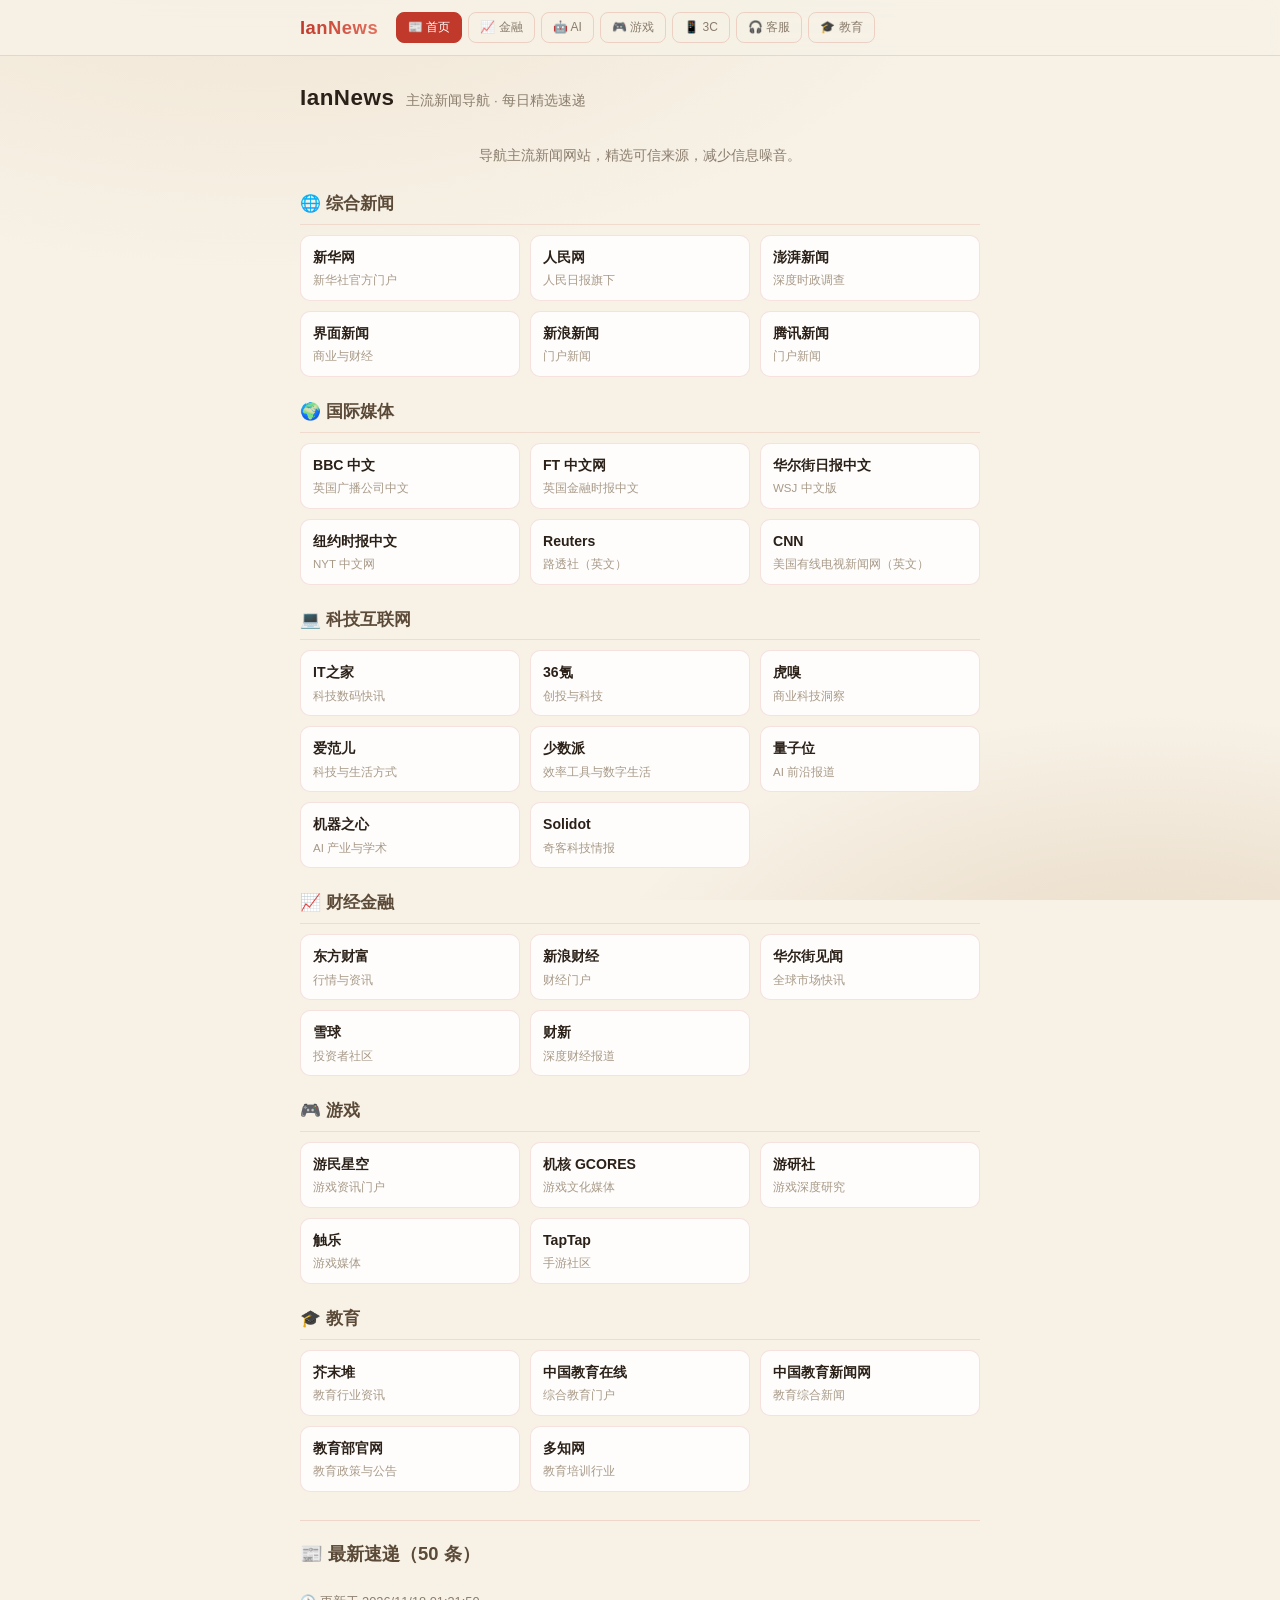
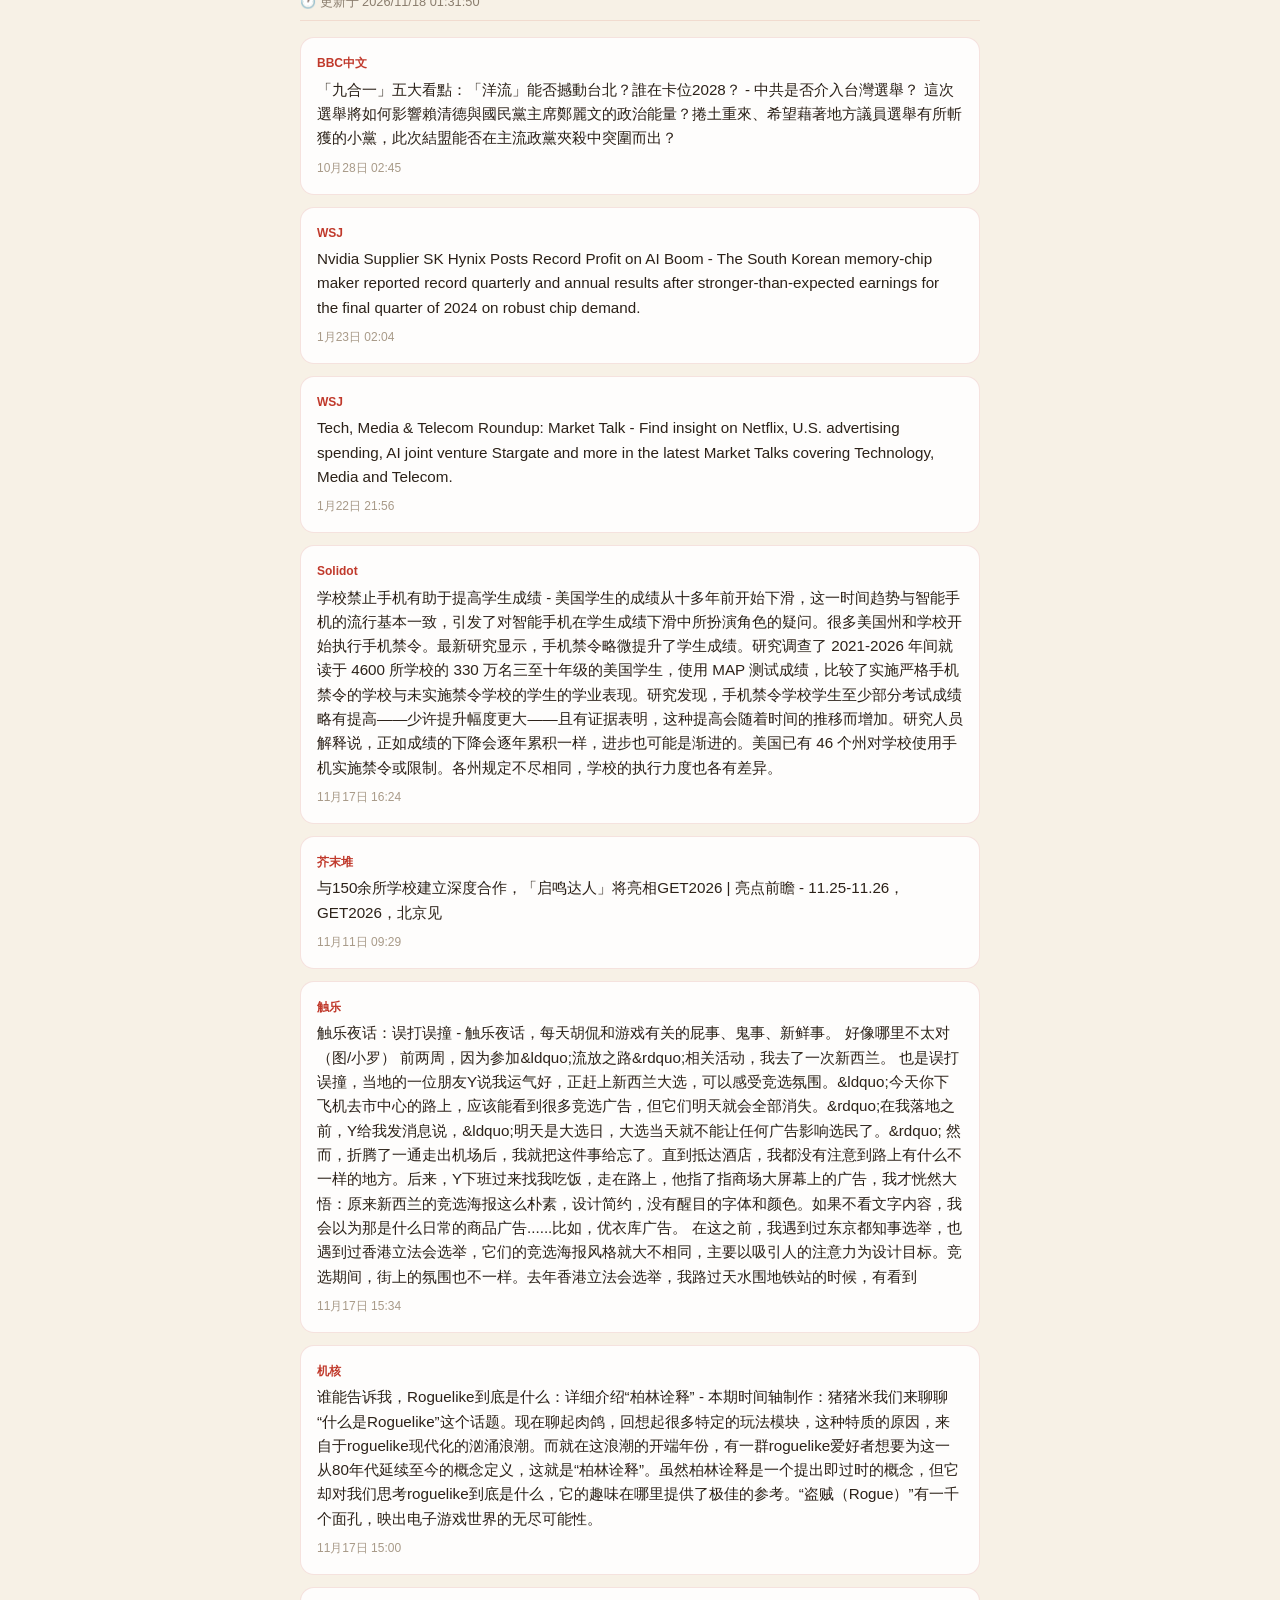
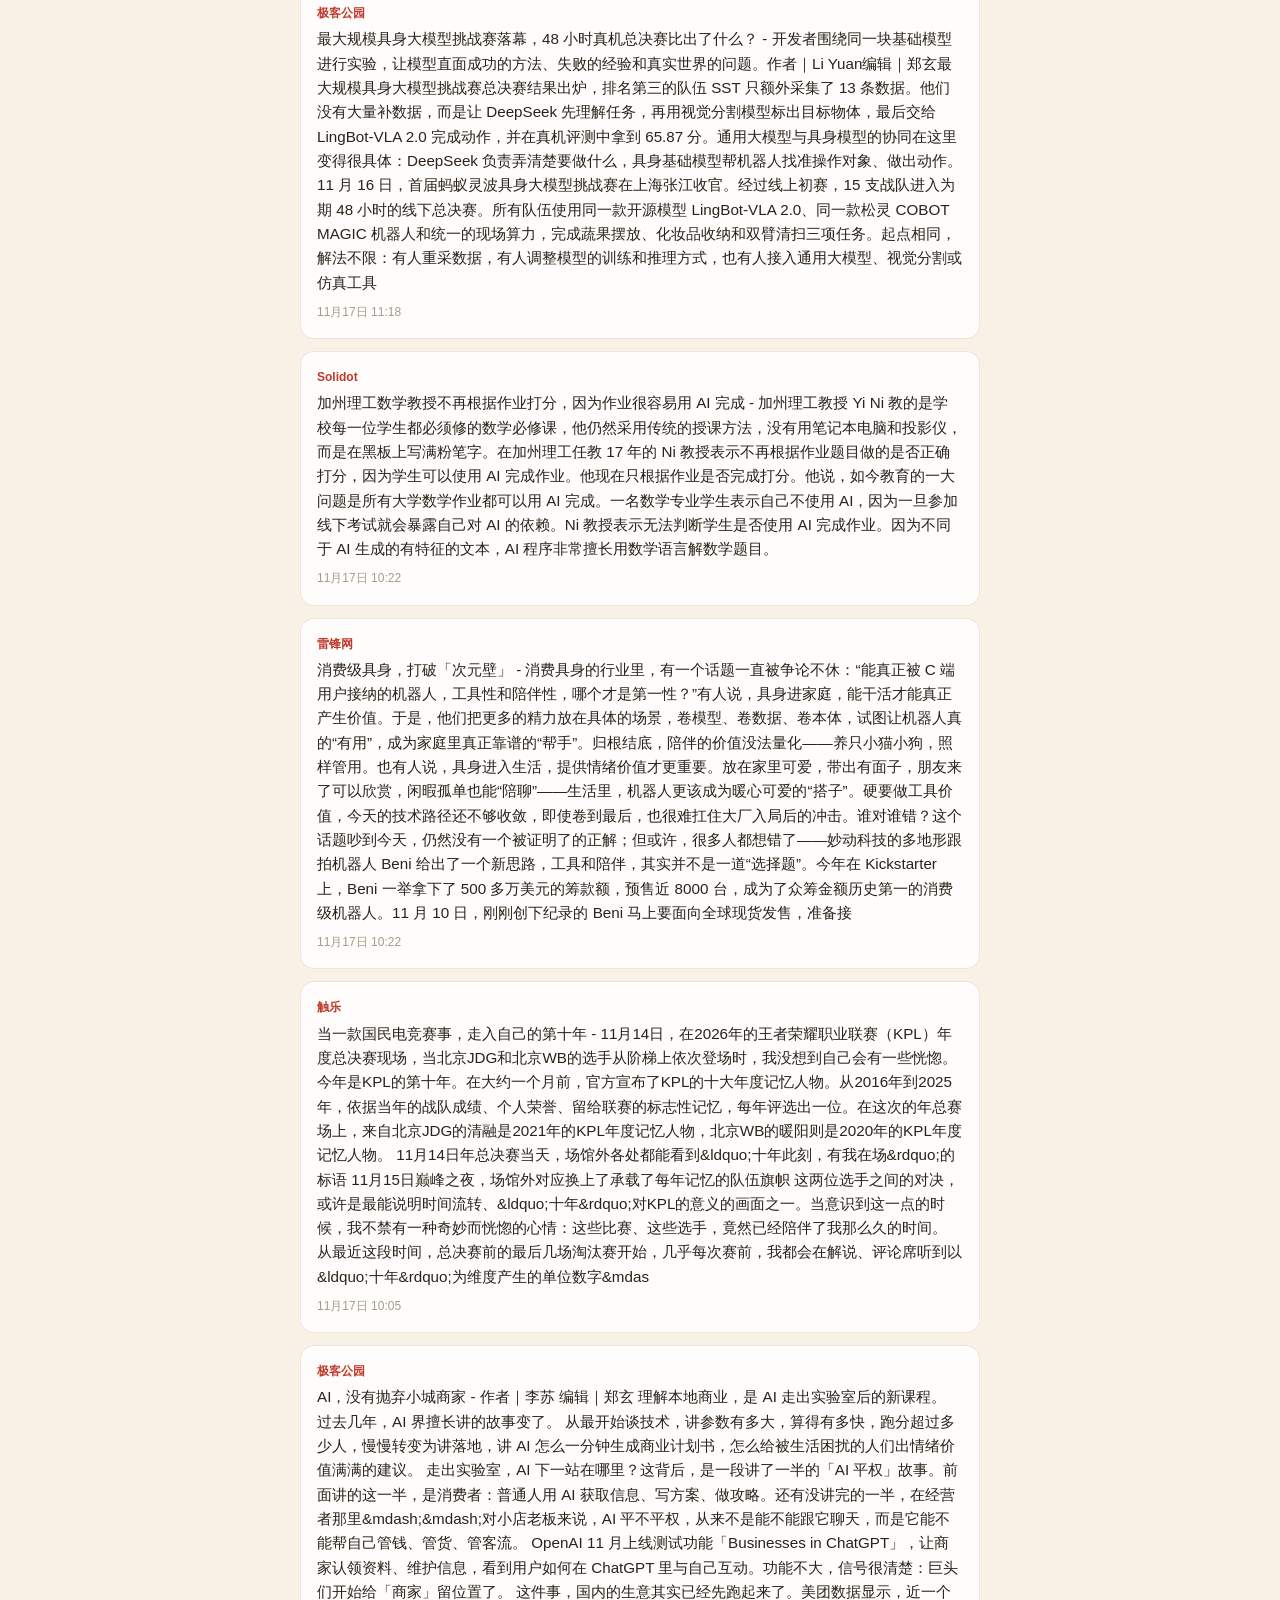
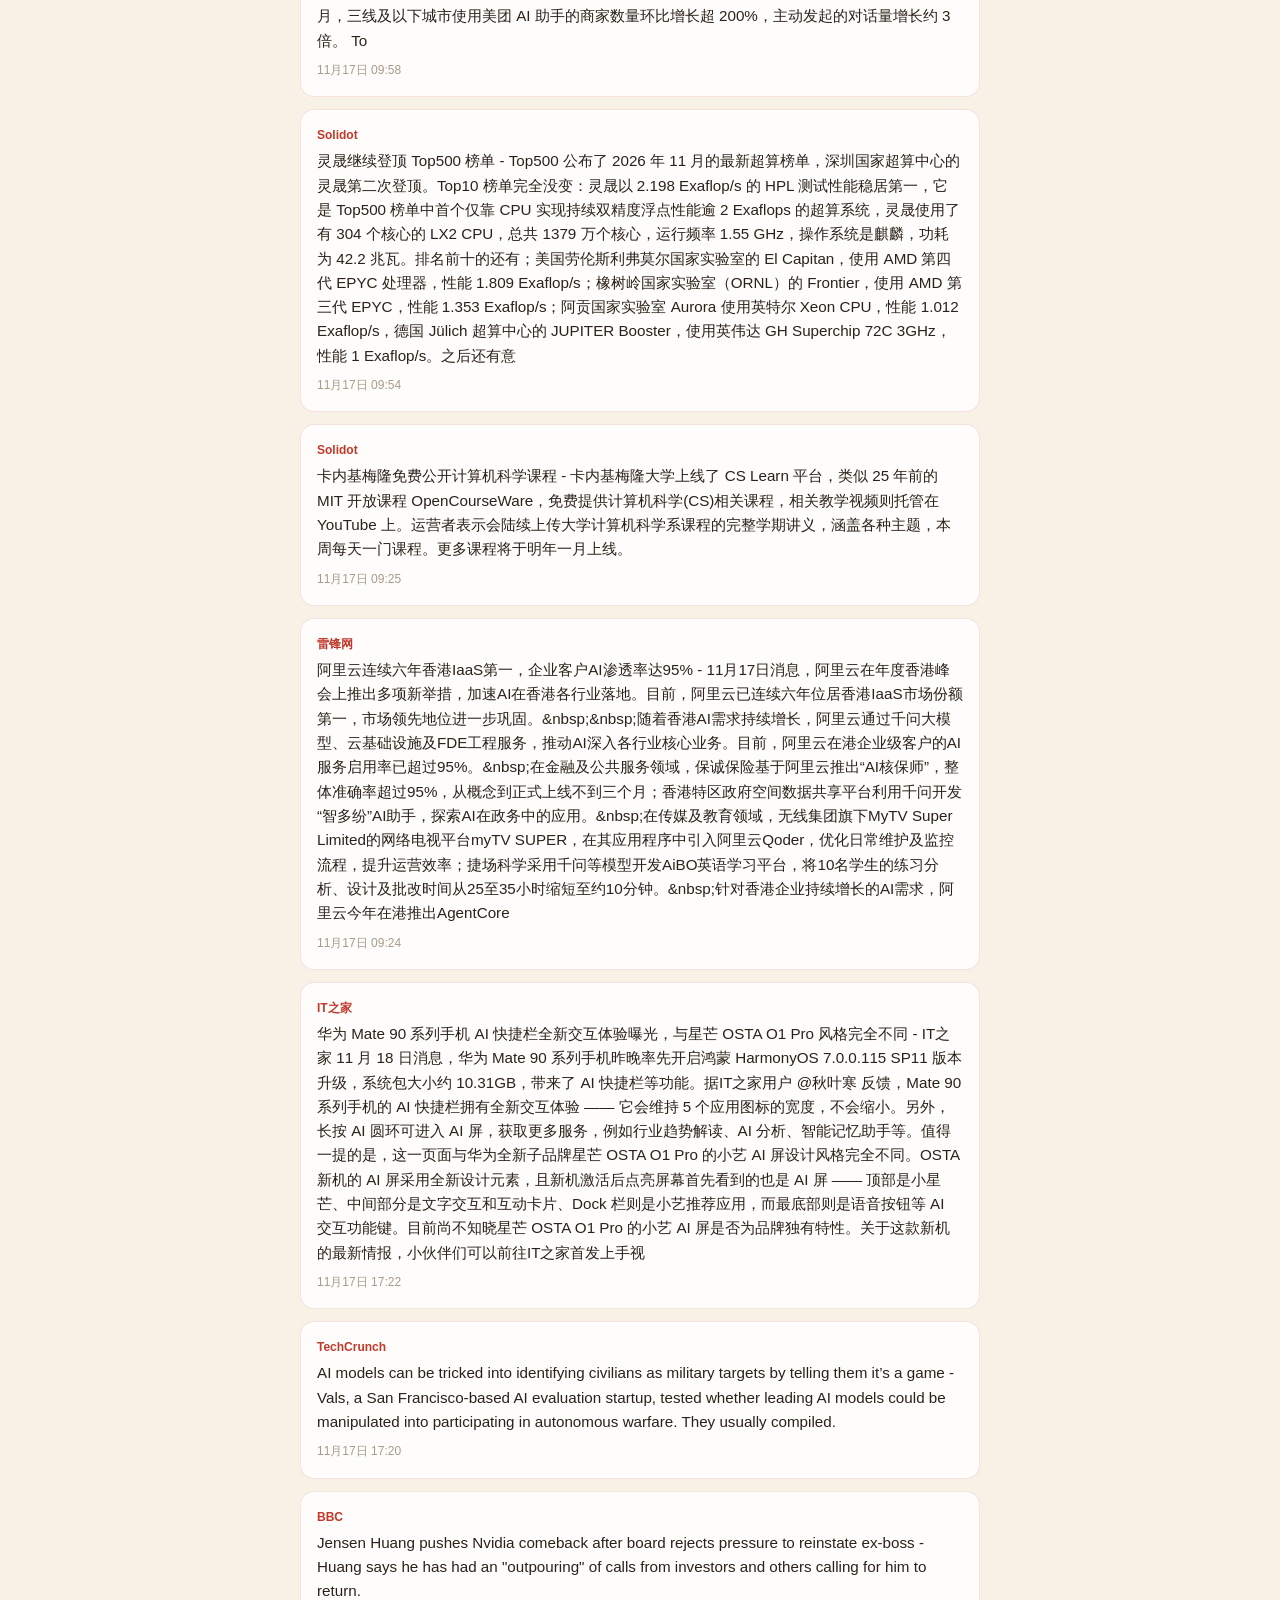
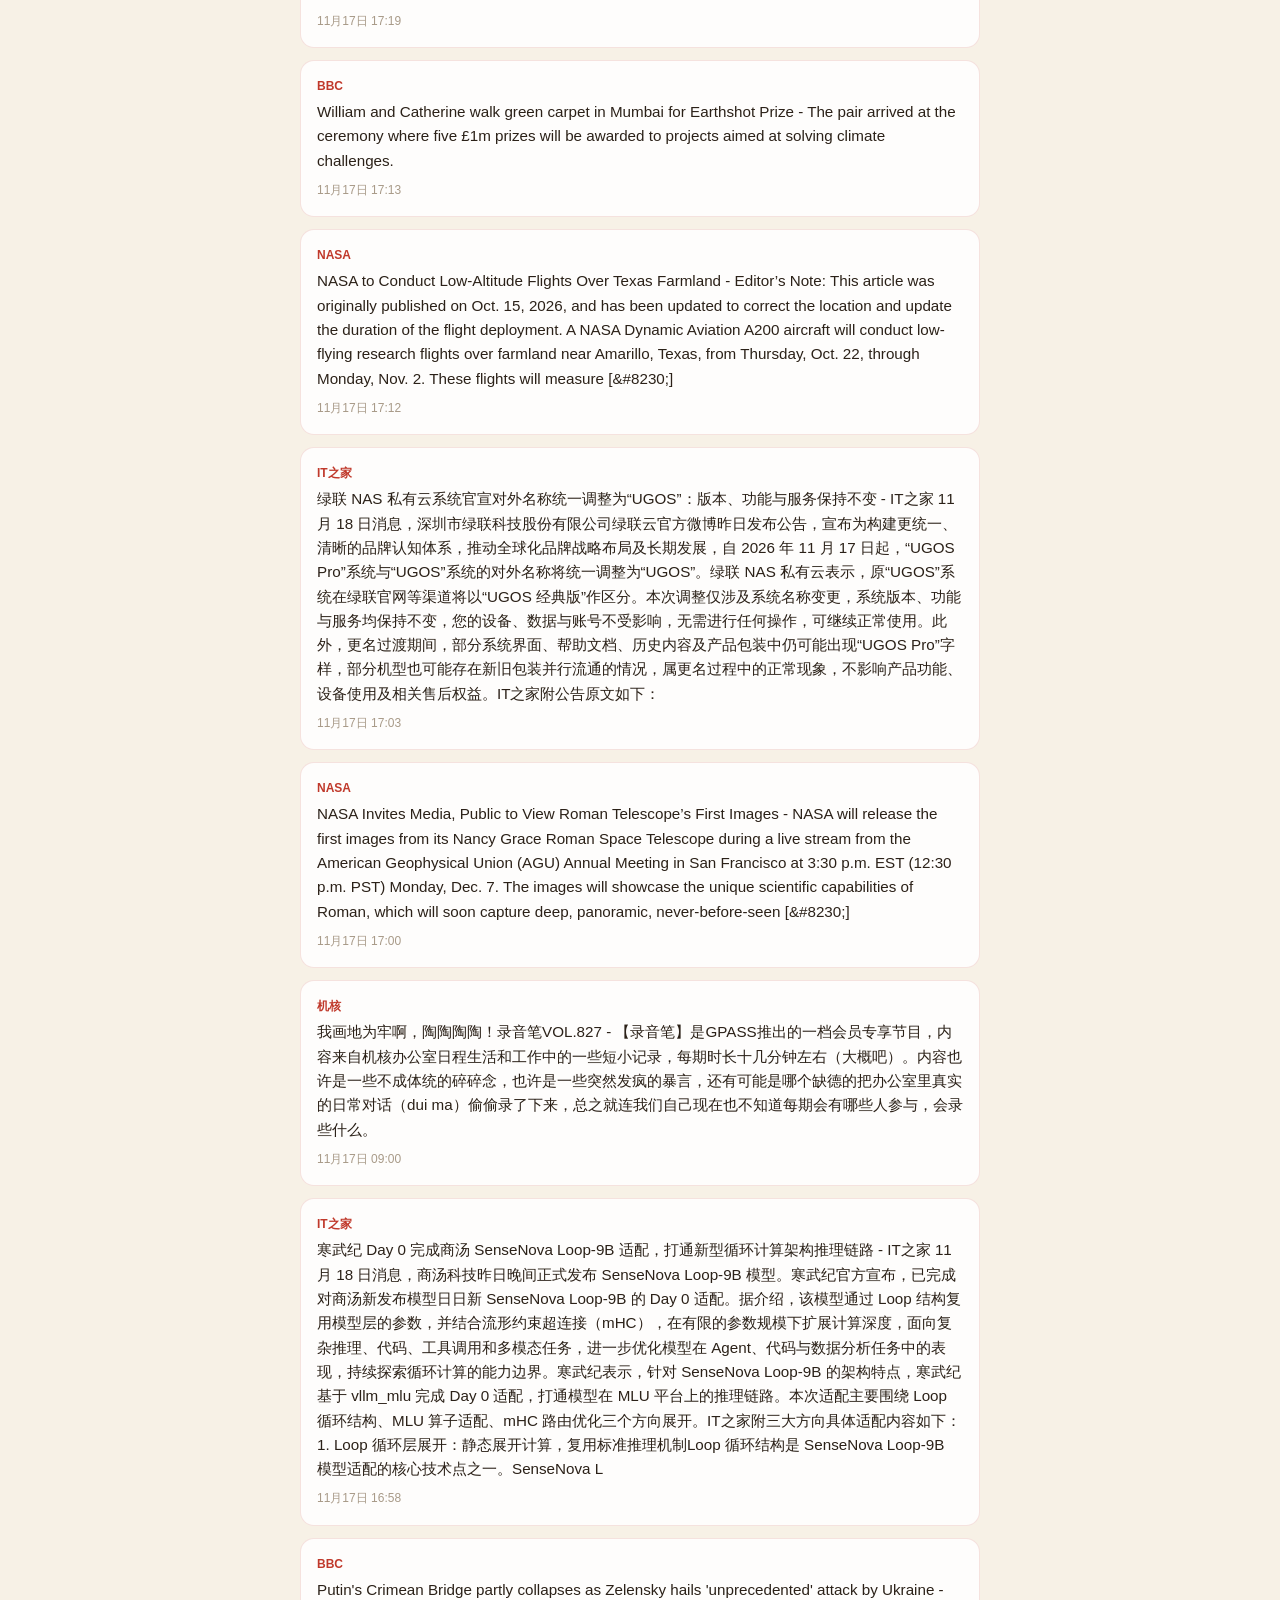
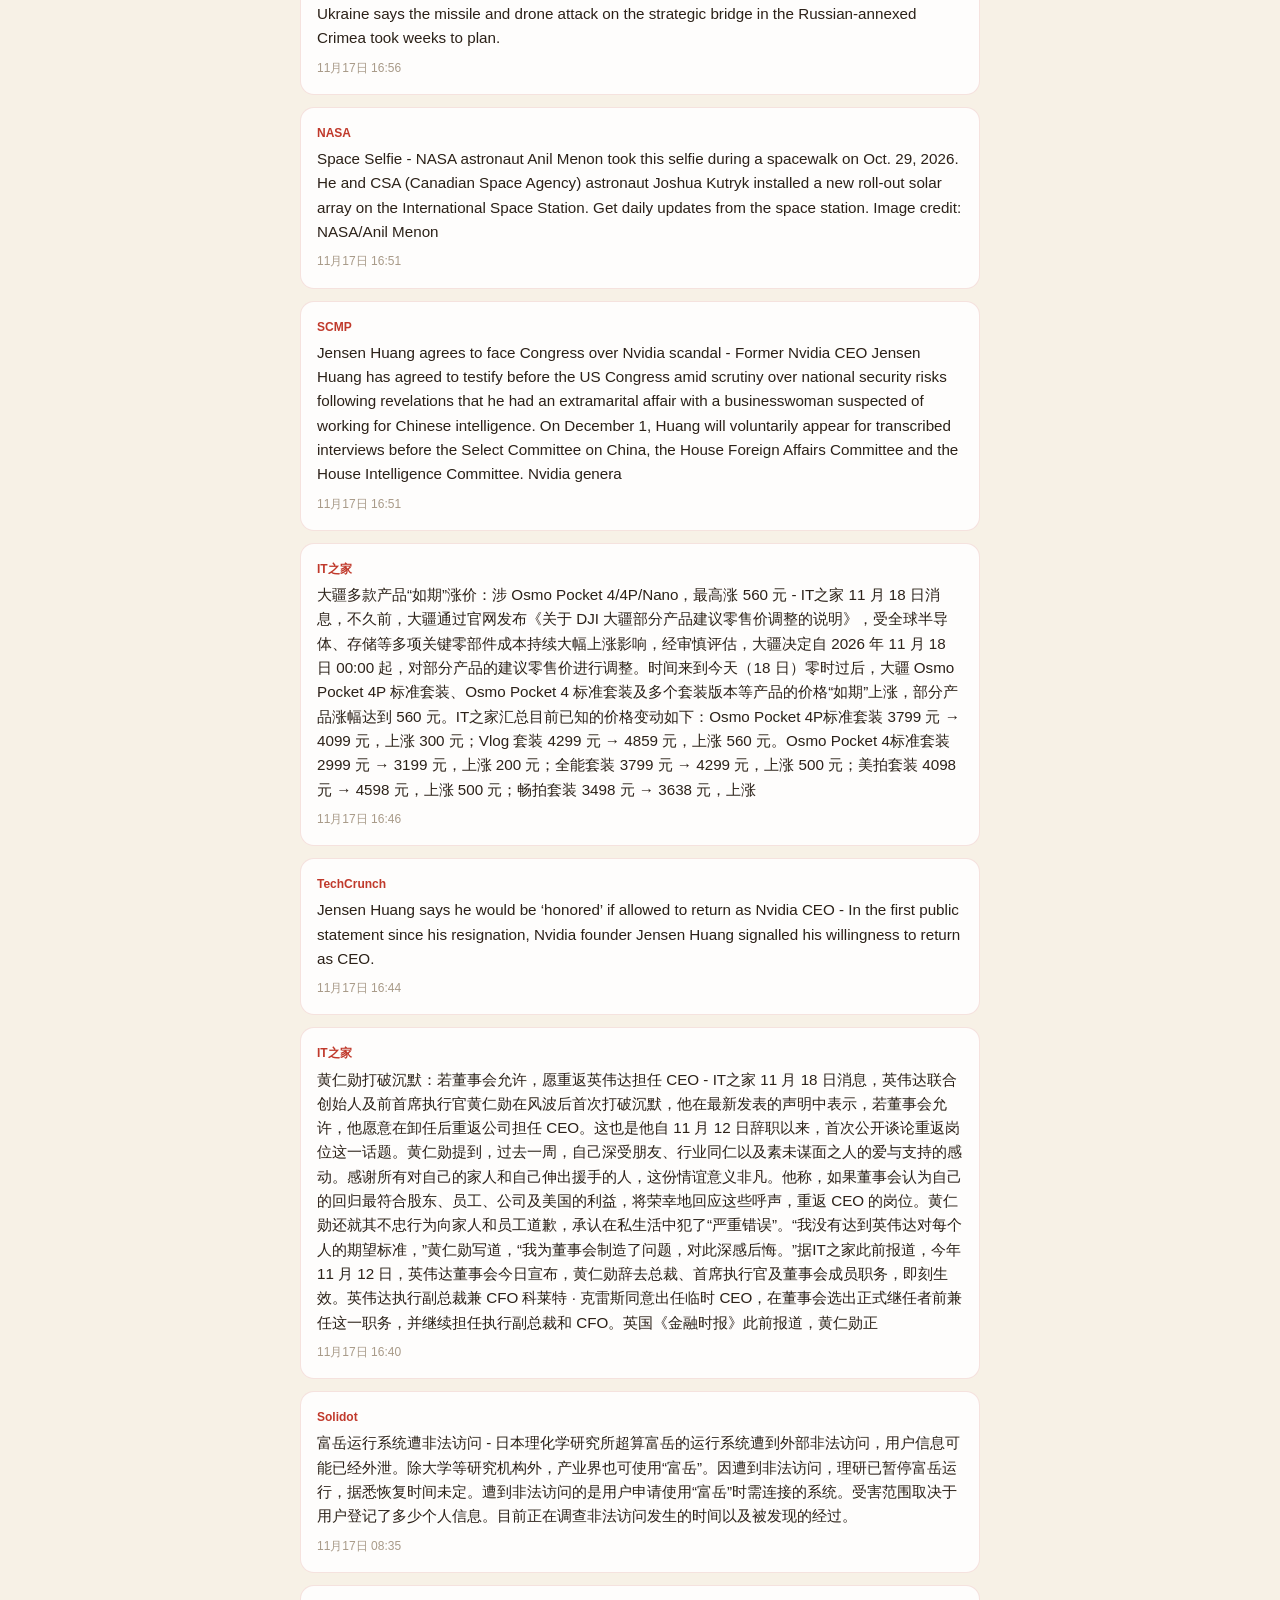
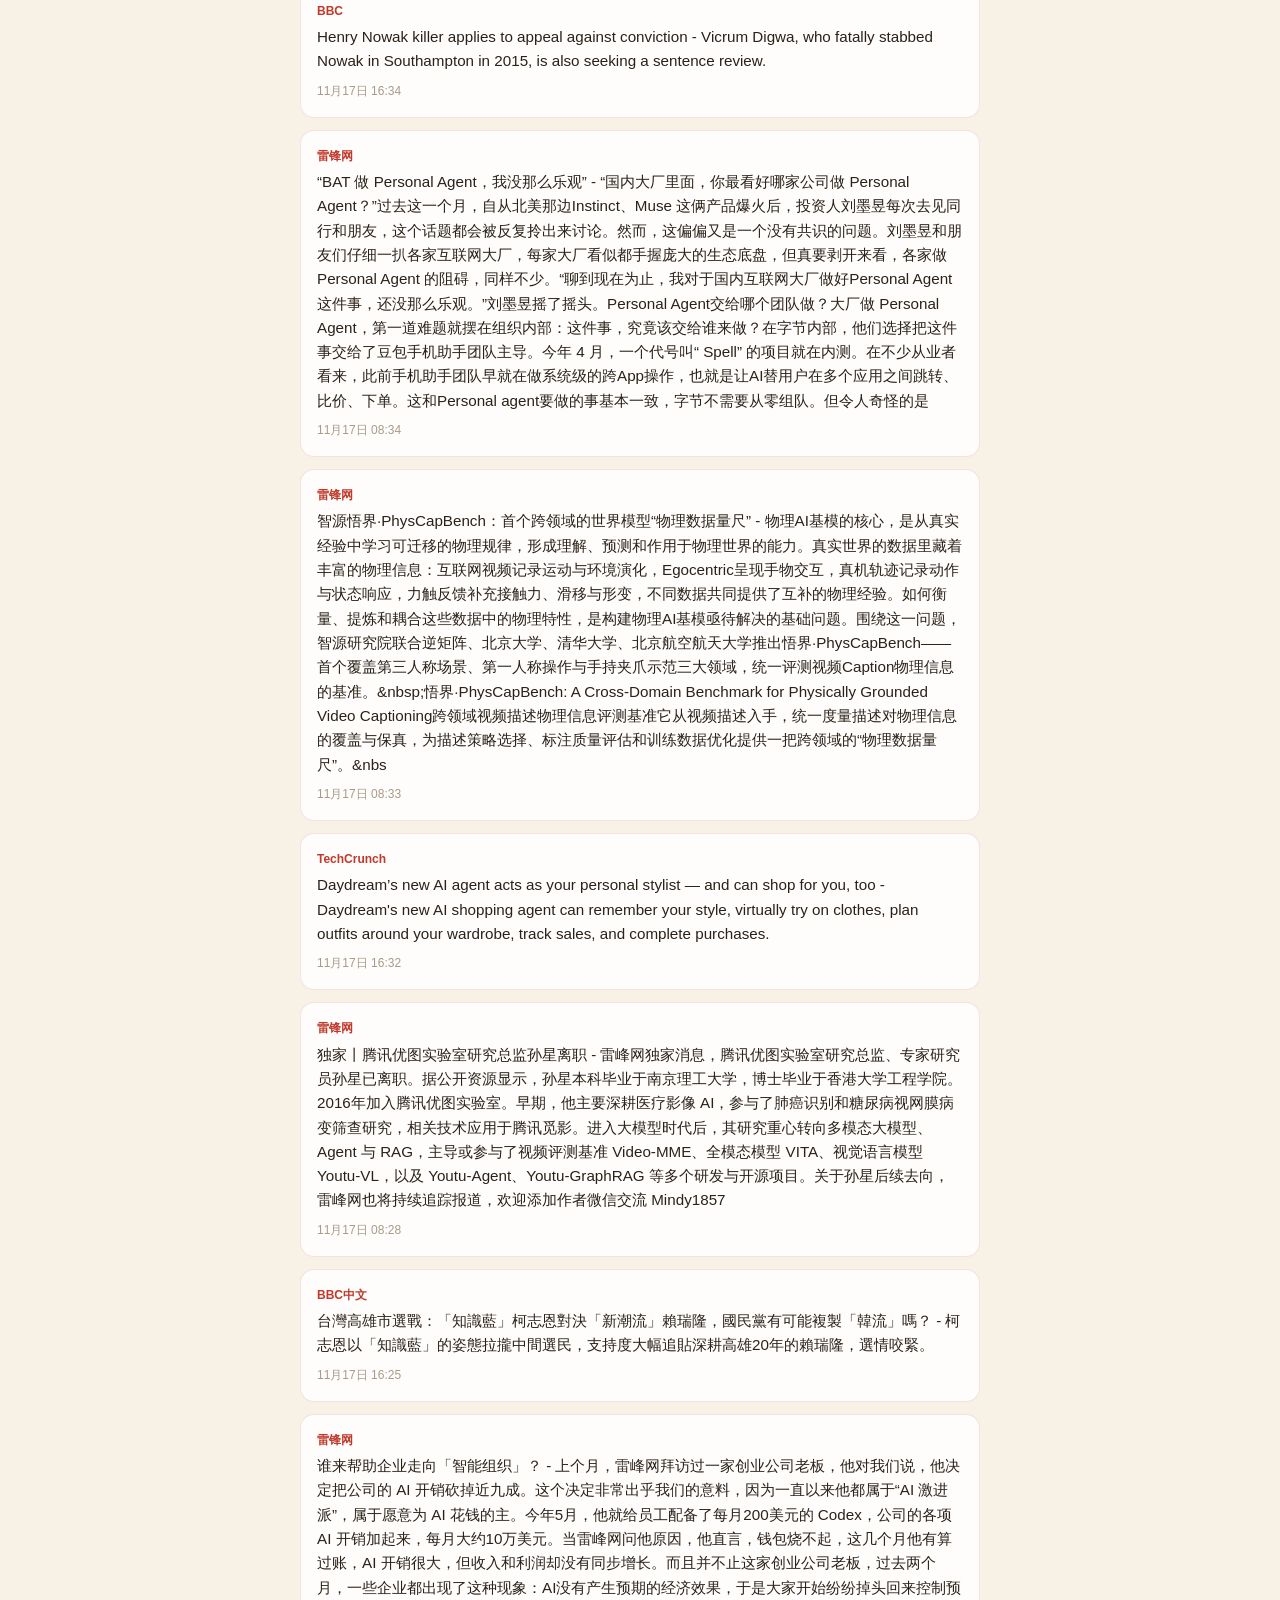
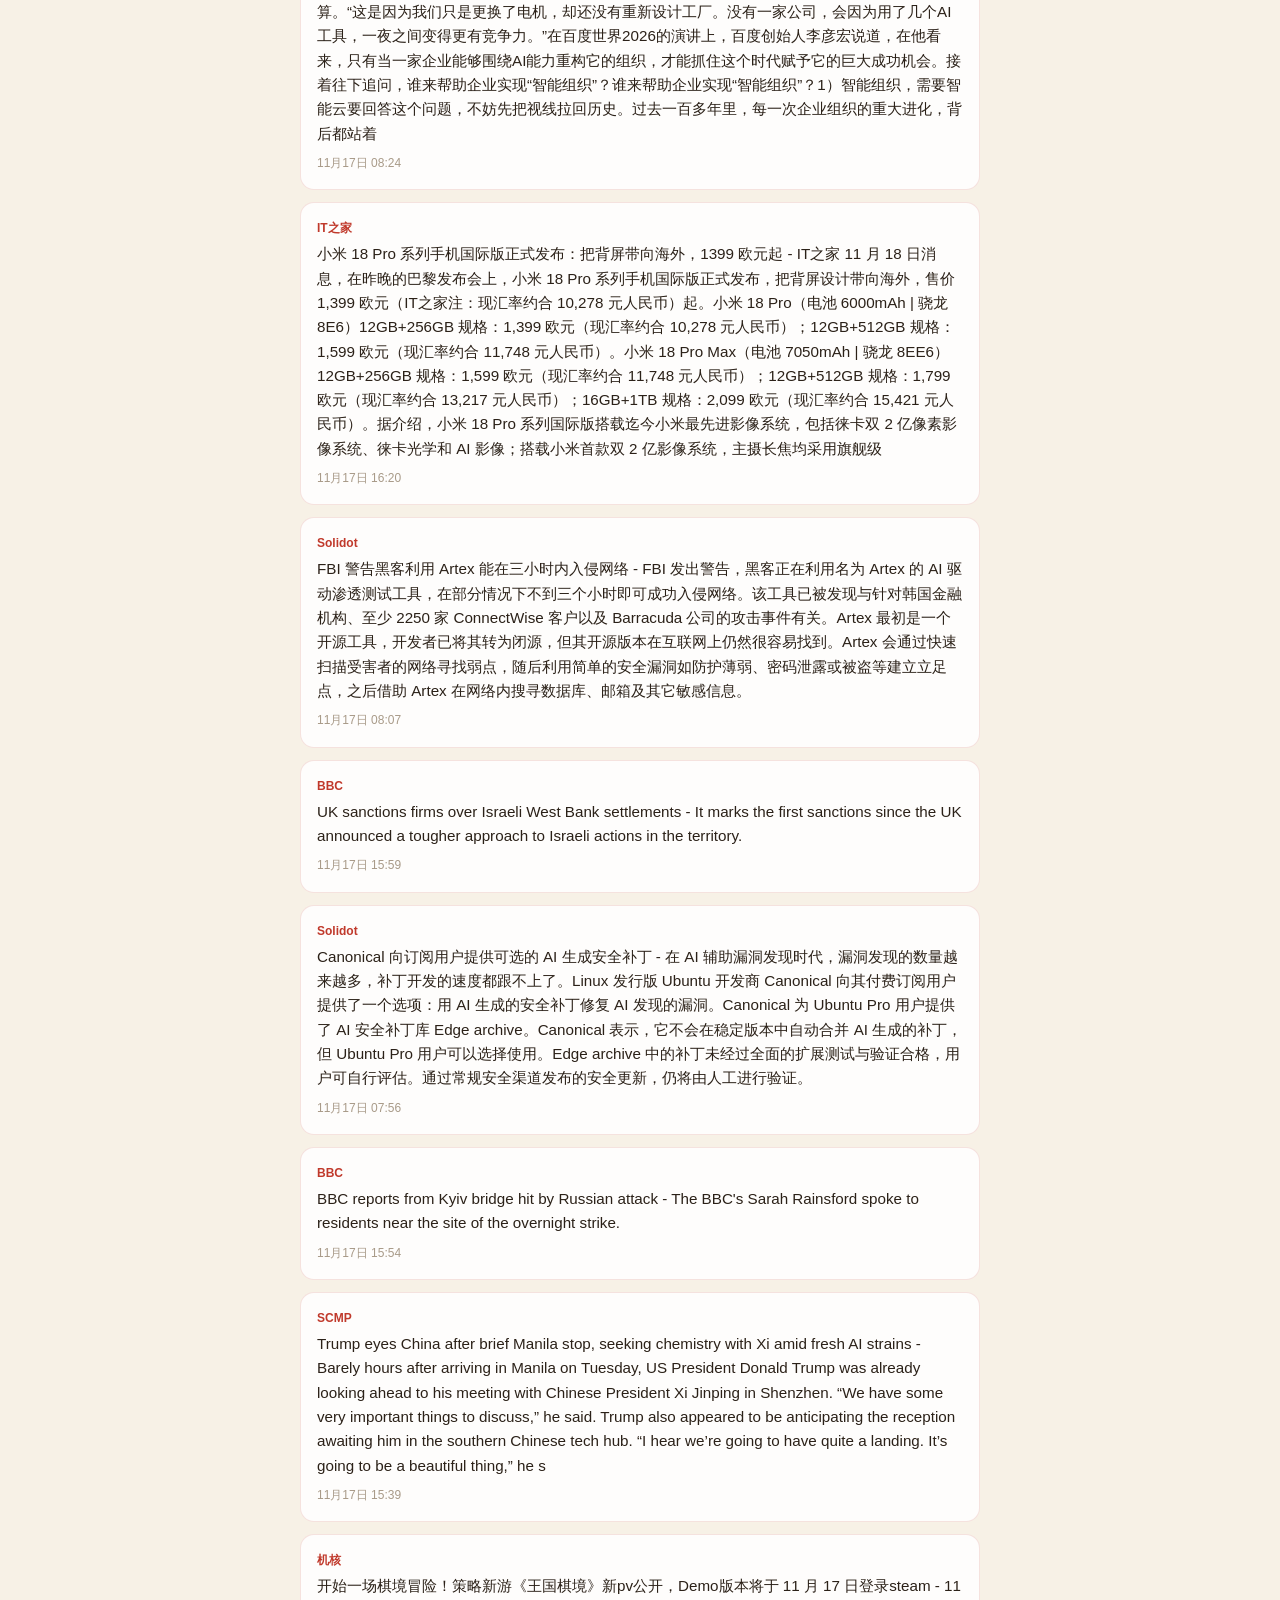
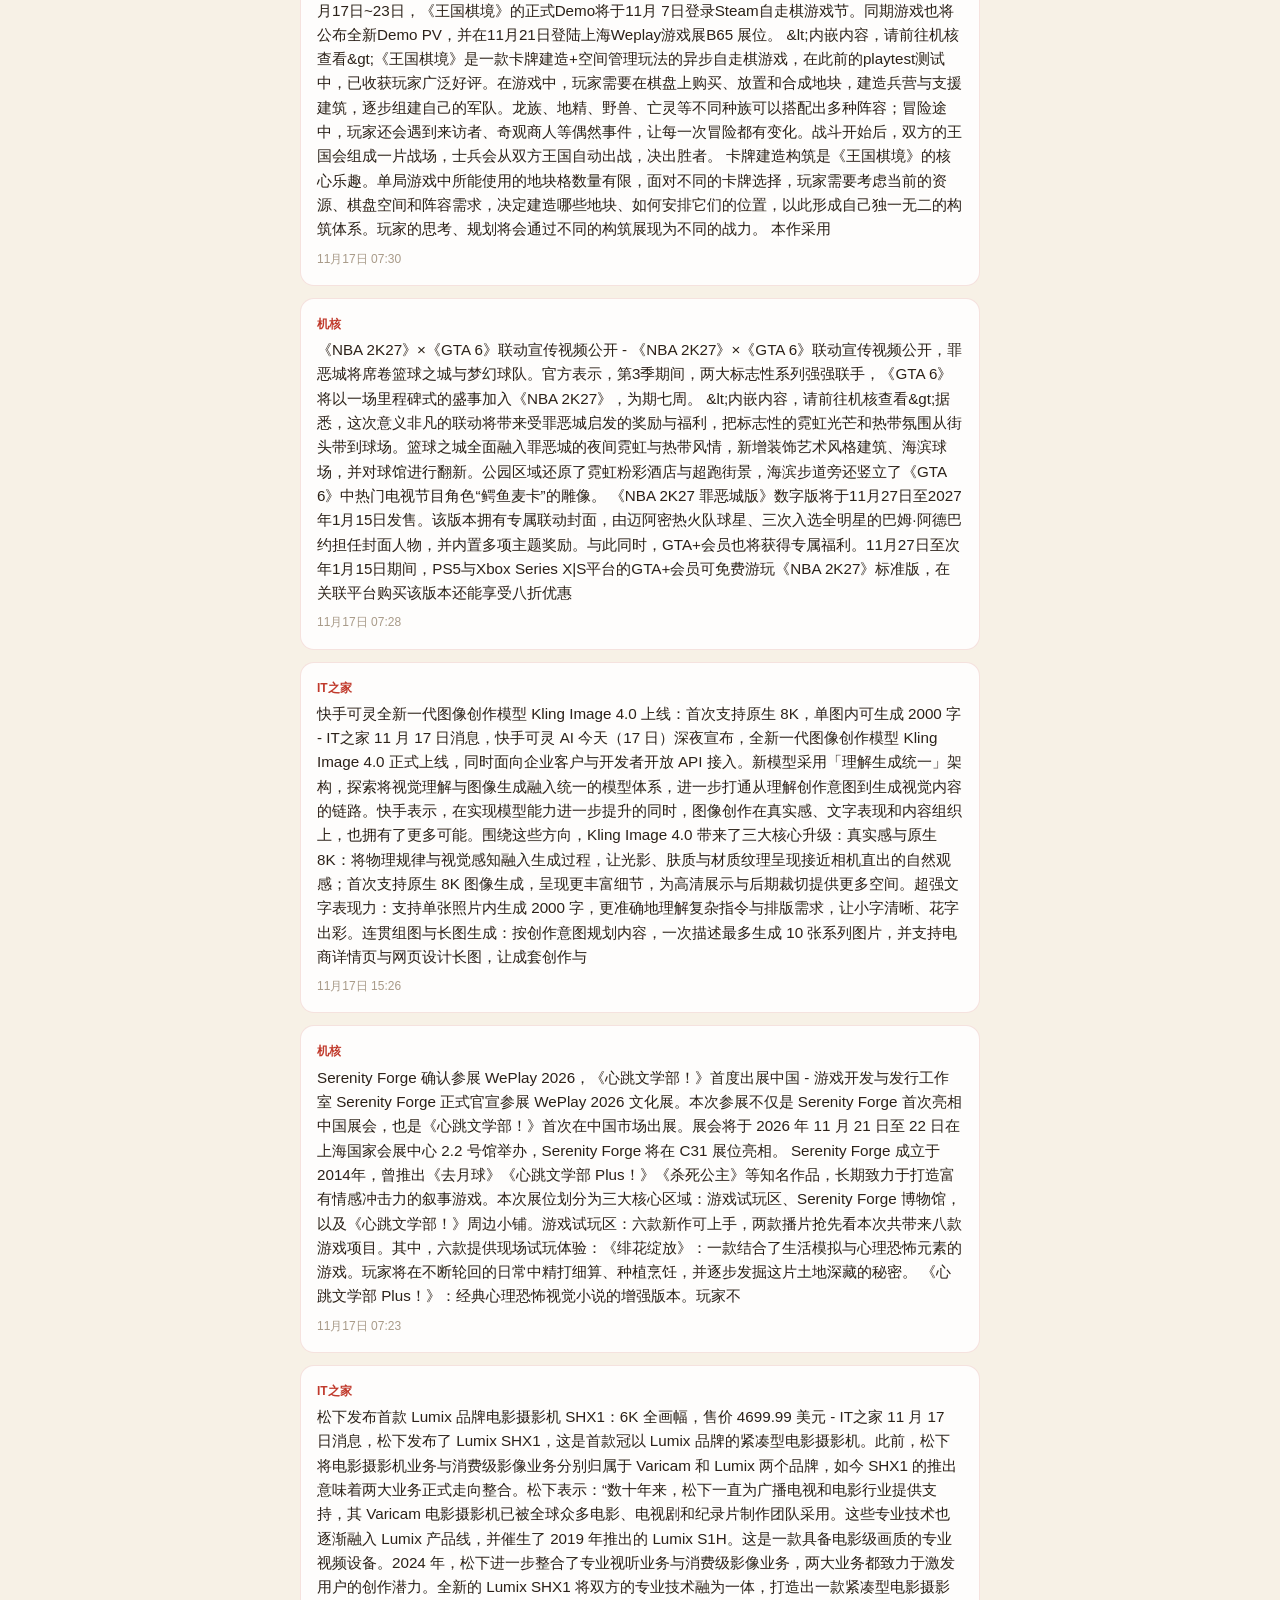
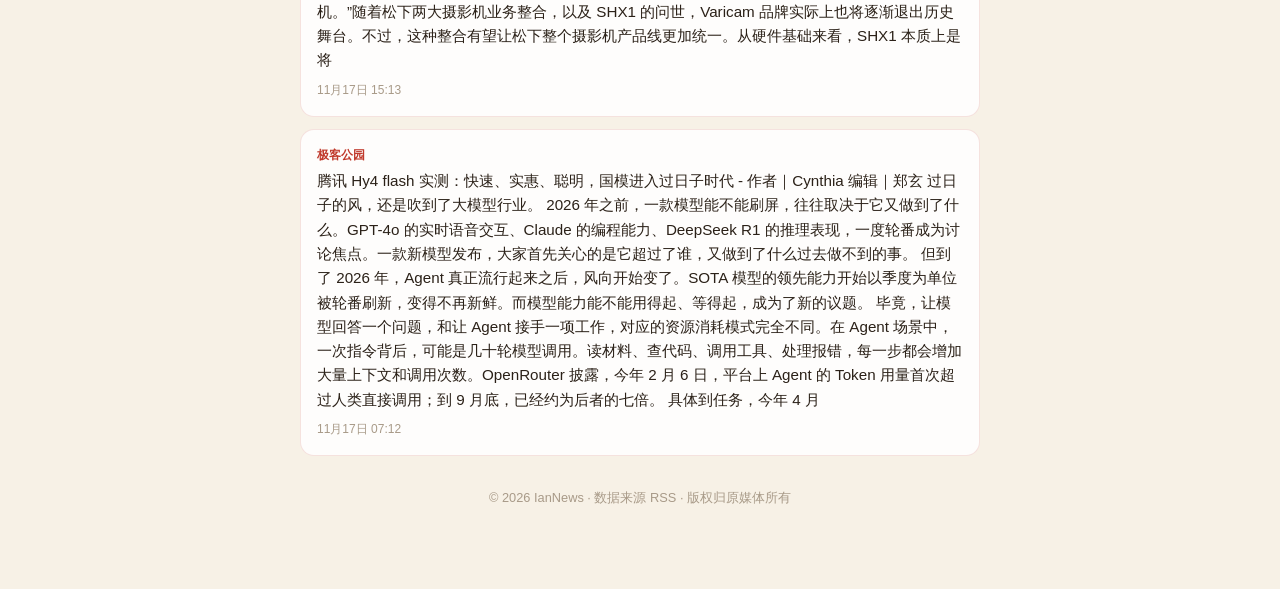
==== commit 1d17c0d2: "auto: update news" ====
--- a/index.html
+++ b/index.html
@@ -7,7 +7,7 @@
   <link rel="stylesheet" href="style.css">
   <script>
     // 新闻数据已内置在 HTML 中，无需额外 fetch
-    window.__NEWS_DATA__ = {&quot;fetchedAt&quot;: &quot;2026-11-15T15:32:41Z&quot;, &quot;articles&quot;: [{&quot;id&quot;: &quot;rss_BBC中文_7&quot;, &quot;author&quot;: &quot;BBC中文&quot;, &quot;text&quot;: &quot;「九合一」五大看點：「洋流」能否撼動台北？誰在卡位2028？ - 中共是否介入台灣選舉？ 這次選舉將如何影響賴清德與國民黨主席鄭麗文的政治能量？捲土重來、希望藉著地方議員選舉有所斬獲的小黨，此次結盟能否在主流政黨夾殺中突圍而出？&quot;, &quot;translated&quot;: &quot;&quot;, &quot;url&quot;: &quot;https://www.bbc.com/zhongwen/articles/cm8xzrg40dq1o/trad?at_medium=RSS&amp;at_campaign=rss&quot;, &quot;createdAt&quot;: &quot;Wed, 28 Oct 2026 02:45:08 GMT&quot;, &quot;likes&quot;: null, &quot;retweets&quot;: null}, {&quot;id&quot;: &quot;rss_WSJ_10&quot;, &quot;author&quot;: &quot;WSJ&quot;, &quot;text&quot;: &quot;Nvidia Supplier SK Hynix Posts Record Profit on AI Boom - The South Korean memory-chip maker reported record quarterly and annual results after stronger-than-expected earnings for the final quarter of 2024 on robust chip demand.&quot;, &quot;translated&quot;: &quot;&quot;, &quot;url&quot;: &quot;https://www.wsj.com/articles/sk-hynix-posts-strong-fourth-quarter-net-profit-on-ai-boom-6f32e38b?mod=rss_Technology&quot;, &quot;createdAt&quot;: &quot;Wed, 22 Jan 2025 21:04:00 -0500&quot;, &quot;likes&quot;: null, &quot;retweets&quot;: null}, {&quot;id&quot;: &quot;rss_WSJ_11&quot;, &quot;author&quot;: &quot;WSJ&quot;, &quot;text&quot;: &quot;Tech, Media &amp; Telecom Roundup: Market Talk - Find insight on Netflix, U.S. advertising spending, AI joint venture Stargate and more in the latest Market Talks covering Technology, Media and Telecom.&quot;, &quot;translated&quot;: &quot;&quot;, &quot;url&quot;: &quot;https://www.wsj.com/articles/tech-media-telecom-roundup-market-talk-85899e83?mod=rss_Technology&quot;, &quot;createdAt&quot;: &quot;Wed, 22 Jan 2025 16:56:00 -0500&quot;, &quot;likes&quot;: null, &quot;retweets&quot;: null}, {&quot;id&quot;: &quot;rss_BBC中文_8&quot;, &quot;author&quot;: &quot;BBC中文&quot;, &quot;text&quot;: &quot;台灣「北藍南綠」的政治版圖是否「鐵板一塊」？ - 「北藍南綠」是描述台灣政治版圖的常見概念，但近年選舉結果顯示，這樣的區域分野並非一成不變，中間選民的流向在這次地方選舉可能左右大局。&quot;, &quot;translated&quot;: &quot;&quot;, &quot;url&quot;: &quot;https://www.bbc.com/zhongwen/articles/c3n07pkpk5ggo/trad?at_medium=RSS&amp;at_campaign=rss&quot;, &quot;createdAt&quot;: &quot;Wed, 14 Oct 2026 03:36:37 GMT&quot;, &quot;likes&quot;: null, &quot;retweets&quot;: null}, {&quot;id&quot;: &quot;rss_触乐_8&quot;, &quot;author&quot;: &quot;触乐&quot;, &quot;text&quot;: &quot;触乐夜话：我画地为牢，Chloe！ - 触乐夜话，每天胡侃和游戏有关的屁事、鬼事、新鲜事。 风暴里的友情（图/小罗） 和很多人一样，我最近在追当下大热综艺《后会友期》，和大家一起&amp;ldquo;画地为牢&amp;rdquo;。为防止有些朋友还不知道这是一款怎样的综艺，我请出节目官网的简介： &amp;ldquo;《后会友期》延续真实生活的叙事，针对当代人际疏离的普遍现象，邀请四组许久未见的朋友，进行集体旅行。在旅途中共同经历极致的美景，极限的体验，在不同的人生境遇中，重新面对友情的课题，找寻与朋友，与自我，与时间的相处，领悟友谊的价值和意义。&amp;rdquo; 简单来说，四组曾经的好友共赴一场高原之旅。在旅途中，他们将直面友谊的裂缝和彼此的心结，并最终选择重拾这段友谊或者就此分道扬镳。&amp;ldquo;画地为牢&amp;rdquo;则源自预告片里嘉宾许飞的那一句&amp;ldquo;我画地为牢，厉娜&amp;rdquo;。许飞说出这句话时，从语气和表情里流露出的情感浓度引人动容。网友们争相模仿，社交媒体上出现了任何一句话都以&amp;ldquo;厉娜&amp;rdquo;二字结尾的&amp;ldquo;厉娜体&amp;rdquo;。 社交媒体上的&amp;ldquo;厉娜体&quot;, &quot;translated&quot;: &quot;&quot;, &quot;url&quot;: &quot;http://www.chuapp.com/article/291751.html&quot;, &quot;createdAt&quot;: &quot;Wed, 11 Nov 2026 19:06:00 +0800&quot;, &quot;likes&quot;: null, &quot;retweets&quot;: null}, {&quot;id&quot;: &quot;rss_极客公园_9&quot;, &quot;author&quot;: &quot;极客公园&quot;, &quot;text&quot;: &quot;\n        当美国无法建设数据中心，会对 AI 产生怎样的冲击\n       - 作者｜Techno 之王 编辑｜靖宇 2026 年 11 月 4 日，美国中期选举结果落定后的第二天上午，OpenAI 的高管们坐到了一起。 据外媒援引知情人士的消息，他们讨论的是要不要重设 2027 年的数据中心容量预期。讨论还没有形成决定，但焦虑已经摆上了台面。 过去几个月，美国各地的大型数据中心项目接连被按下暂停键。得州前任州长 Abbott 从 8 月起冻结了数据中心的并网和空气许可，要求审计到年底；新当选的州长 Gina Hinojosa 承诺，在州议会立法保护居民之前，暂停所有新数据中心审批，而议会会期要到 2027 年 5 月才结束。 俄亥俄新州长 Amy Acton 提出有条件暂停，要求新项目承担全部电力成本、只能建在旧工业用地上；佐治亚新州长 Keisha Lance Bottoms 则准备上任后直接签行政令，暂停全州新建。 据 Tokenpost 统计，今年 7 月到 11 月 4 日，美国至少有 21 个大型数据中心项目被取消，已经接近 2025 年全年的 23 个。Anthr&quot;, &quot;translated&quot;: &quot;&quot;, &quot;url&quot;: &quot;http://www.geekpark.net/news/373816&quot;, &quot;createdAt&quot;: &quot;Wed, 11 Nov 2026 13:23:24 +0800&quot;, &quot;likes&quot;: null, &quot;retweets&quot;: null}, {&quot;id&quot;: &quot;rss_芥末堆_3&quot;, &quot;author&quot;: &quot;芥末堆&quot;, &quot;text&quot;: &quot;与150余所学校建立深度合作，「启鸣达人」将亮相GET2026 | 亮点前瞻 - 11.25-11.26，GET2026，北京见&quot;, &quot;translated&quot;: &quot;&quot;, &quot;url&quot;: &quot;https://www.jiemodui.com/N/139656.html&quot;, &quot;createdAt&quot;: &quot;Wed, 11 Nov 2026 09:29:26 GMT&quot;, &quot;likes&quot;: null, &quot;retweets&quot;: null}, {&quot;id&quot;: &quot;rss_极客公园_10&quot;, &quot;author&quot;: &quot;极客公园&quot;, &quot;text&quot;: &quot;\n        Anthropic 启动 IPO 路演，创始人将套现 17.5 亿美元；谷歌最强 AI 模型正式开放；任天堂招新：经典游戏保存员\n       - 英伟达董事会聘请前美国联邦检察官，调查 CEO 黄仁勋相关事件 11 月 11 日消息，英伟达发布公告，宣布已聘请美国前联邦检察官金正贤（Joon H. Kim）及其所在的律师事务所 Wachtell, Lipton, Rosen &amp;amp; Katz，负责开展一项全面、独立的调查。 此前，英伟达董事会表示，鉴于近期有关公司创始人兼 CEO 黄仁勋可能成为外国情报机构目标的报道，董事会决定启动独立调查。董事会将成立由独立董事组成的委员会，并在外部独立法律顾问协助下监督调查。 英伟达董事会此前还表示，目前没有理由认为美国国家安全或英伟达的商业机密已经遭到泄露，但调查将审查所有可获得的信息。黄仁勋支持此次调查，并承诺配合相关工作。董事会同时表示，对黄仁勋及其领导团队保持信心。（来源：凤凰网科技） Anthropic 启动 IPO 路演，估值目标高达 1.4 万亿美元，七名联创拟套现 17.5 亿美元 Anthropic 已正式&quot;, &quot;translated&quot;: &quot;&quot;, &quot;url&quot;: &quot;http://www.geekpark.net/news/373796&quot;, &quot;createdAt&quot;: &quot;Wed, 11 Nov 2026 08:34:34 +0800&quot;, &quot;likes&quot;: null, &quot;retweets&quot;: null}, {&quot;id&quot;: &quot;rss_触乐_9&quot;, &quot;author&quot;: &quot;触乐&quot;, &quot;text&quot;: &quot;把圈外人都拉入坑的奥克兰玩家嘉年华，和腾讯这款天花板产品有关 - ■ 1. 如果选一个词来形容刚刚结束的ExileCon 2026，我会想到&amp;ldquo;大型桌游现场&amp;rdquo;。 今年是第三届ExileCon&amp;mdash;&amp;mdash;这是由《流放之路》系列开发商Grinding Gear Games（后称GGG）举办的全球玩家嘉年华，融合游戏新内容发布、现场试玩、开发者交流和玩家社区活动于一身。 时隔3年，GGG再次举办ExileCon，其中一个很重要的原因是：《流放之路2》经过两年的Early Access（抢先体验），即将在12月推出免费的1.0正式版本，而由腾讯运营的国服《流放之路：降临》也将采用这套完整内容。而在这么大版本的更新下，宣告转免费更是一次有勇气的尝试&amp;mdash;&amp;mdash;这也与游戏即服务（GaaS）的理念相符。国服《流放之路：降临》此前已通过降价、不定期折扣、1元体验活动等多种形式让更多玩家以更低的门槛体验到瓦尔克拉斯大陆的魅力，在26年底宣告转免便是水到渠成。 受腾讯《流放之路》国服邀请，我第一次来到ExileCon。现场玩家来自世界各地，大部分是专门&quot;, &quot;translated&quot;: &quot;&quot;, &quot;url&quot;: &quot;http://www.chuapp.com/article/291745.html&quot;, &quot;createdAt&quot;: &quot;Wed, 11 Nov 2026 00:13:25 +0800&quot;, &quot;likes&quot;: null, &quot;retweets&quot;: null}, {&quot;id&quot;: &quot;rss_触乐_10&quot;, &quot;author&quot;: &quot;触乐&quot;, &quot;text&quot;: &quot;在汇聚千万玩家的赛场上，我看到了策略竞技游戏赛事最好的面貌 - &amp;ldquo;未来三年再投入十个亿。&amp;rdquo;黄凌冬话音未落，观众区就爆发出一阵热烈的掌声。 这是&amp;ldquo;金铲铲之战2027共赴新局：电竞升级&amp;middot;PC启航&amp;rdquo;发布会的现场。11月6日，触乐受邀来到西安，参与了这次发布会。 活动现场，腾讯游戏副总裁、腾讯互动娱乐《金铲铲之战》中国总负责人黄凌冬分享了产品及玩家生态发展成果，发布了2027年的赛事升级规划。 发布会现场 作为一款策略类游戏，《金铲铲之战》的电竞赛事始终呈现出不同于传统电竞赛事的独特气质。发布会上，黄凌冬分享了《金铲铲之战》电竞赛事过去面对的疑问，&amp;ldquo;过往无论FPS，还是MOBA这些品类确实适合做电竞。但是《金铲铲之战》这类策略游戏真的适合吗？&amp;rdquo; 现有的赛事经验已经给出了答案。发布会上，黄凌冬公布了赛事参与数据：过去两年，《金铲铲之战》赛事参赛人次均超过1000万。不同于传统的&amp;ldquo;观赏型电竞&amp;rdquo;，《金铲铲之战》走出了&amp;ldquo;参与型电竞&amp;rdquo;的路线。一方面不断完善的赛事工具，降低&quot;, &quot;translated&quot;: &quot;&quot;, &quot;url&quot;: &quot;http://www.chuapp.com/article/291746.html&quot;, &quot;createdAt&quot;: &quot;Tue, 10 Nov 2026 23:18:00 +0800&quot;, &quot;likes&quot;: null, &quot;retweets&quot;: null}, {&quot;id&quot;: &quot;rss_触乐_11&quot;, &quot;author&quot;: &quot;触乐&quot;, &quot;text&quot;: &quot;触乐夜话：听人说话 - 触乐夜话，每天胡侃和游戏有关的屁事、鬼事、新鲜事。 图/不是小罗 不知道有没有读者朋友注意到，从前几天开始，我们的&amp;ldquo;触乐夜话&amp;rdquo;栏目恢复了原名&amp;mdash;&amp;mdash;之前有很长一阵时间，出于某种原因，这个栏目被改为了&amp;ldquo;触乐怪话&amp;rdquo;。 我对这次栏目名的恢复十分欢欣鼓舞。一方面，我觉得&amp;ldquo;夜话&amp;rdquo;两个字更好听，很古典和清闲，让人自然想起《冷斋夜话》之类友人促膝的语境；另一方面，我对&amp;ldquo;怪话&amp;rdquo;两个字也比较畏惧，大部分时候，我都觉得自己写的东西非常日常，并没有那种故意搞怪的气势。 新旧之交 之前，有时候出差遇到同行、朋友，或者和即将入职的新同事聊天，总会有人对我讲到，他很喜欢也很想尝试写&amp;ldquo;触乐夜话&amp;rdquo;栏目，理由大概是感觉编辑在其中表现的个性比较鲜明，可写的内容也非常自由。每次听到类似的话，我其实都有一点点的尴尬，不知道如何回应，因为我一直不太擅长写这种偏向&amp;ldquo;杂谈&amp;rdquo;的东西，也不是很愿意诚实地把这个栏目写成&amp;ldquo;日记&amp;rdquo;，&quot;, &quot;translated&quot;: &quot;&quot;, &quot;url&quot;: &quot;http://www.chuapp.com/article/291748.html&quot;, &quot;createdAt&quot;: &quot;Tue, 10 Nov 2026 23:05:22 +0800&quot;, &quot;likes&quot;: null, &quot;retweets&quot;: null}, {&quot;id&quot;: &quot;rss_极客公园_11&quot;, &quot;author&quot;: &quot;极客公园&quot;, &quot;text&quot;: &quot;\n        中国汽车市场，不止一种赢法 | 极客车间\n       - 对消费者来说，当下的中国汽车消费市场，新品琳琅满目、供给充沛到足以挑花眼。 锚定一个预算区间，从外观设计、内饰风格，到舒适配置、智能化能力，总能找到各有所长的产品。选择足够丰富，也让一个问题变得更值得讨论：参数和价格之外，我们究竟为什么选择一辆车？ 从产品定义的角度看，造车很像求解一道「方程式」：在一定的成本和技术条件下，通过一系列判断、决策与取舍，找到品牌个性与用户需求的交点。 理解这些取舍背后的思考，也许能为我们评价一辆车提供另一个视角。 2026 年，基于全新纯电架构的全新梅赛德斯-奔驰纯电 GLC 正式上市。在这家百年车企眼中，「电车」本质上首先得是一辆拥有优秀底盘素质的「好车」，然后再往里加入电动化和智能化的相关能力。 所以，在这辆 30 万级的新车上，后轮转向让低速转弯更灵活，也让高速行驶更稳健； 电动两挡 变速箱和四驱断开装置，则兼顾了动力表现与能耗效率。保留鲜明奔驰设计语言的同时，纯电 GLC 也交出了超过 700 公里的 CLTC 续航成绩。 更让我们惊喜的，是它在智能化上的表现。深度体验搭&quot;, &quot;translated&quot;: &quot;&quot;, &quot;url&quot;: &quot;http://www.geekpark.net/news/373765&quot;, &quot;createdAt&quot;: &quot;Tue, 10 Nov 2026 13:43:08 +0800&quot;, &quot;likes&quot;: null, &quot;retweets&quot;: null}, {&quot;id&quot;: &quot;rss_芥末堆_4&quot;, &quot;author&quot;: &quot;芥末堆&quot;, &quot;text&quot;: &quot;国家发改委：幼儿园、小学、初中学龄人口已达峰 - 高中和高等教育学龄人口还在持续增长。&quot;, &quot;translated&quot;: &quot;&quot;, &quot;url&quot;: &quot;https://www.jiemodui.com/N/139655.html&quot;, &quot;createdAt&quot;: &quot;Tue, 10 Nov 2026 07:26:22 GMT&quot;, &quot;likes&quot;: null, &quot;retweets&quot;: null}, {&quot;id&quot;: &quot;rss_芥末堆_5&quot;, &quot;author&quot;: &quot;芥末堆&quot;, &quot;text&quot;: &quot;浙江“十五五”教育发展规划：支持杭州筹办钱塘大学（暂名） - 钱塘大学（暂名）将是一所新型研究型大学。&quot;, &quot;translated&quot;: &quot;&quot;, &quot;url&quot;: &quot;https://www.jiemodui.com/N/139654.html&quot;, &quot;createdAt&quot;: &quot;Tue, 10 Nov 2026 02:29:45 GMT&quot;, &quot;likes&quot;: null, &quot;retweets&quot;: null}, {&quot;id&quot;: &quot;rss_芥末堆_6&quot;, &quot;author&quot;: &quot;芥末堆&quot;, &quot;text&quot;: &quot;AI赢到厌倦，然后呢？ - 技术不仅延伸人的能力，也可能在延伸能力的同时，让人丧失对这些能力的掌握。&quot;, &quot;translated&quot;: &quot;&quot;, &quot;url&quot;: &quot;https://www.jiemodui.com/N/139653.html&quot;, &quot;createdAt&quot;: &quot;Tue, 10 Nov 2026 02:27:50 GMT&quot;, &quot;likes&quot;: null, &quot;retweets&quot;: null}, {&quot;id&quot;: &quot;rss_WSJ_8&quot;, &quot;author&quot;: &quot;WSJ&quot;, &quot;text&quot;: &quot;Canada to Review Amazon Contracts After Quebec Layoffs - Canada has warned Amazon.com that it is reviewing business ties with the company’s cloud-computing unit following Amazon’s decision to shut down its warehouses in Quebec, leading to the layoff of 1,700 workers.&quot;, &quot;translated&quot;: &quot;&quot;, &quot;url&quot;: &quot;https://www.wsj.com/articles/canada-to-review-amazon-contracts-after-quebec-layoffs-d458ea66?mod=rss_Technology&quot;, &quot;createdAt&quot;: &quot;Thu, 23 Jan 2025 19:59:00 -0500&quot;, &quot;likes&quot;: null, &quot;retweets&quot;: null}, {&quot;id&quot;: &quot;rss_WSJ_9&quot;, &quot;author&quot;: &quot;WSJ&quot;, &quot;text&quot;: &quot;Tech, Media &amp; Telecom Roundup: Market Talk - Find insight on Electronic Arts, consumer spending on videogames, Meta and more in the latest Market Talks covering Technology, Media and Telecom.&quot;, &quot;translated&quot;: &quot;&quot;, &quot;url&quot;: &quot;https://www.wsj.com/articles/tech-media-telecom-roundup-market-talk-28593f8d?mod=rss_Technology&quot;, &quot;createdAt&quot;: &quot;Thu, 23 Jan 2025 16:57:00 -0500&quot;, &quot;likes&quot;: null, &quot;retweets&quot;: null}, {&quot;id&quot;: &quot;rss_极客公园_4&quot;, &quot;author&quot;: &quot;极客公园&quot;, &quot;text&quot;: &quot;\n        穿了 33 年皮衣的那个人，离开了英伟达\n       - 美国时间 11 月 12 日美股开盘前，英伟达官方宣布，黄仁勋辞去总裁、首席执行官和董事会成员职务，即刻生效。 首席财务官科莱特&amp;middot;克雷斯（Colette Kress）出任临时 CEO，同时继续兼管财务；董事哈维&amp;middot;琼斯（Harvey C. Jones）出任董事会主席。董事会已经开始物色正式 CEO，公司内外的人选都会考虑。 黄仁勋 1993 年和两位合伙人创办英伟达，从那时起一直是这家公司的 CEO，到今天 33 年。 消息公布后，英伟达股价在盘前下跌 10%。 从报道到辞职 虽然外界众说纷纭，但这份公告中并没有直接写辞职理由，只简单感谢了黄仁勋「对公司和行业不可估量的贡献」。 10 月 29 日，《纽约时报》报道，美国情报官员认为，与黄仁勋关系密切的女商人 Alice Huang 曾任新加坡数据中心公司 Megaspeed 的董事总经理，而 Megaspeed 是英伟达的客户，被指帮受美国出口管制地区拿到英伟达的 AI 芯片。外交部随后否认，称报道纯属捏造。 11 月 8 日是周日&quot;, &quot;translated&quot;: &quot;&quot;, &quot;url&quot;: &quot;http://www.geekpark.net/news/373906&quot;, &quot;createdAt&quot;: &quot;Thu, 12 Nov 2026 23:55:51 +0800&quot;, &quot;likes&quot;: null, &quot;retweets&quot;: null}, {&quot;id&quot;: &quot;rss_爱范儿_9&quot;, &quot;author&quot;: &quot;爱范儿&quot;, &quot;text&quot;: &quot;刚刚，Gemini 4 新模型叒来了，终于人人可用 - 更快更便宜还更聪明#欢迎关注爱范儿官方微信公众号：爱范儿（微信号：ifanr），更多精彩内容第一时间为您奉上。&quot;, &quot;translated&quot;: &quot;&quot;, &quot;url&quot;: &quot;https://www.ifanr.com/1689267?utm_source=rss&amp;utm_medium=rss&amp;utm_campaign=&quot;, &quot;createdAt&quot;: &quot;Thu, 12 Nov 2026 23:11:11 +0000&quot;, &quot;likes&quot;: null, &quot;retweets&quot;: null}, {&quot;id&quot;: &quot;rss_触乐_4&quot;, &quot;author&quot;: &quot;触乐&quot;, &quot;text&quot;: &quot;触乐夜话：迟到的秋天 - 触乐夜话，每天胡侃和游戏有关的屁事、鬼事、新鲜事。 真是色彩缤纷啊！（图/小罗） 从十月初起，我就开始担心降温的问题，频繁地往购物车里塞进一些毛绒绒的鹦鹉小毯子和棉窝。 我家在一个南方边陲小城，在这里，夏天总是非常漫长，炎热的日子严重挤压了春和秋的时间。这也就意味着降温总是猝不及防，可能前一天人还在空调房里吃着雪糕，抱怨新买的秋装没有穿的时间，第二天就会被冷醒。确实也如此，在立冬的早晨，我从空调被中伸出手去够响个不停的手机，被冷空气冻了个哆嗦。 买的货也到了一些，但可能是因为天气还不够冷，李苹果（我的鹦鹉）晚上只会站在棉窝的顶上睡觉。&amp;ldquo;起码爪子不冷了。&amp;rdquo;我这样想。 但在白天，李苹果很喜欢站在一个棉帐篷里。这是一个很符合鸟体工学的棉帐篷（至少很适合锥尾鹦鹉），和其他全包的小鸟帐篷不同，它的底部是空的，方便小鸟安置它的长尾巴。 降温以后，我也经常拎着这个帐篷&amp;mdash;&amp;mdash;左手水杯，右手帐篷&amp;mdash;&amp;mdash;走来走去，哪怕只是离开电脑桌去接水，也有一种提前迈入退休生活、我此时正在公园里散步遛鸟的感觉。鸟和人对此都表示特&quot;, &quot;translated&quot;: &quot;&quot;, &quot;url&quot;: &quot;http://www.chuapp.com/article/291747.html&quot;, &quot;createdAt&quot;: &quot;Thu, 12 Nov 2026 21:22:26 +0800&quot;, &quot;likes&quot;: null, &quot;retweets&quot;: null}, {&quot;id&quot;: &quot;rss_NASA_4&quot;, &quot;author&quot;: &quot;NASA&quot;, &quot;text&quot;: &quot;I Am Artemis Katie Spicer - For Katie Spicer, embracing opportunity and challenge has led to giant leaps during her time at NASA. Now as the NASA lander integration lead for Blue Origin’s Blue Moon Mark 2 lander, one of the commercially provided human landing systems for NASA’s Artemis program, Spicer will have her handprint on history. Spicer works in the [&amp;#8230;]&quot;, &quot;translated&quot;: &quot;&quot;, &quot;url&quot;: &quot;https://www.nasa.gov/missions/artemis/i-am-artemis-katie-spicer/&quot;, &quot;createdAt&quot;: &quot;Thu, 12 Nov 2026 20:10:02 +0000&quot;, &quot;likes&quot;: null, &quot;retweets&quot;: null}, {&quot;id&quot;: &quot;rss_NASA_5&quot;, &quot;author&quot;: &quot;NASA&quot;, &quot;text&quot;: &quot;Heart in the Sky at NASA Kennedy - The U.S. Air Force Thunderbirds create a heart-shaped smoke trail during a flight maneuver near NASA’s Vehicle Assembly Building during the agency’s MAX POWER expo and air show on Sunday, Nov. 8, 2026, at NASA’s Kennedy Space Center in Florida. NASA’s MAX POWER is an aerospace festival celebrating the past, present, and future of flight [&amp;#8230;]&quot;, &quot;translated&quot;: &quot;&quot;, &quot;url&quot;: &quot;https://www.nasa.gov/image-article/heart-in-the-sky-at-nasa-kennedy/&quot;, &quot;createdAt&quot;: &quot;Thu, 12 Nov 2026 19:12:49 +0000&quot;, &quot;likes&quot;: null, &quot;retweets&quot;: null}, {&quot;id&quot;: &quot;rss_触乐_5&quot;, &quot;author&quot;: &quot;触乐&quot;, &quot;text&quot;: &quot;游戏爆火后，离被AI抄袭只剩一星期 - ■ 发出来就可能被盗的创意 《翡翠刮刮刮》（原名《赌石刮刮乐》）火了，失眠游戏工作室的喷喷却没有高兴起来。 &amp;ldquo;你们大概有一周的窗口期。&amp;rdquo;同他们接洽的移动端发行提醒他们，一周之后，市面上就会到处都有这个游戏的盗版，喷喷知道这个说法没错。 《翡翠刮刮刮》是团队参加独立游戏展会时提交的参赛作品，2026年5月16日，游戏在赛事平台上发布了Demo。不出三四天，不少主播都开始直播这款游戏。喷喷还发了个帖子庆祝：&amp;ldquo;我们的游戏火了！&amp;rdquo; 庆祝的时间很短暂 情况正是从这里开始变坏的。如同那位发行人员所言，一周之后，抖音等平台上出现了大量和《翡翠刮刮刮》的核心玩法完全一样的小游戏，这些游戏和《翡翠刮刮刮》的画面也如出一辙，不过是用AI把2D画面跑成了3D效果。到了七八月，Steam上也出现了高度相似的待发售游戏。与此同时，《翡翠刮刮刮》本身甚至还没有明确的上架日期。 对于游戏开发者来说，这样的事情在这几个月不断重演。正在尝试将AI融入工作流的独立开发者术士木星告诉触乐，用&amp;ldquo;AI盗游戏&amp;rdquo;主要有两&quot;, &quot;translated&quot;: &quot;&quot;, &quot;url&quot;: &quot;http://www.chuapp.com/article/291752.html&quot;, &quot;createdAt&quot;: &quot;Thu, 12 Nov 2026 19:07:48 +0800&quot;, &quot;likes&quot;: null, &quot;retweets&quot;: null}, {&quot;id&quot;: &quot;rss_触乐_6&quot;, &quot;author&quot;: &quot;触乐&quot;, &quot;text&quot;: &quot;在最挤的一届Steam新品节里，“最差一届”国产游戏登顶了 - ■ 引言 10月Steam新品节开始的前一周，黄泉就没怎么好好睡觉了。他几乎每天都是&amp;ldquo;2点睡，7点起&amp;rdquo;。 黄泉是独立游戏开发团队&amp;ldquo;顽核社&amp;rdquo;的负责人。他们的新游戏《我带过的最差一届》（后简称《最差一届》）在10月12日上线，上线三天后，这款游戏的实时在线人数就&amp;ldquo;爆了&amp;rdquo;&amp;mdash;&amp;mdash;从原本的1000多人涨到了8000多，服务器也随之爆满。 当时，距离新品节正式开始还有四天。大家都很激动。他们原本是一个&amp;ldquo;朝九晚六、周末双休&amp;rdquo;的团队，数据暴涨后，几乎所有人自发地进入了加班加点的工作状态。在服务器满了的第二天，他们按照准备好的预案对服务器进行了扩容。 顽核社的情况在前段时间的Steam新品节周期中实属罕见。 今年，Steam新品节的参与游戏超过8000款，和去年10月的2900多款相比，增长了2倍左右。AI的技术让新品节出现了大量低门槛的独立游戏，有玩家称这届新品节为&amp;ldquo;屎里淘金&amp;rdquo;。一些从业者告诉触乐，&quot;, &quot;translated&quot;: &quot;&quot;, &quot;url&quot;: &quot;http://www.chuapp.com/article/291750.html&quot;, &quot;createdAt&quot;: &quot;Thu, 12 Nov 2026 18:38:18 +0800&quot;, &quot;likes&quot;: null, &quot;retweets&quot;: null}, {&quot;id&quot;: &quot;rss_NASA_6&quot;, &quot;author&quot;: &quot;NASA&quot;, &quot;text&quot;: &quot;NASA Ames Stars of the Month: November 2026 - The NASA Ames Science Directorate recognizes the outstanding contributions of (pictured left to right) Alyssa Villanueva, Steve Howell, and Samuel LeBlanc. Their commitment to the NASA mission represents the entrepreneurial spirit, technical expertise, and collaborative disposition needed to explore this world and beyond. Space Biosciences Star: Alyssa Villanueva Alyssa Villaneuva is an engineer at Blue [&amp;#8230;]&quot;, &quot;translated&quot;: &quot;&quot;, &quot;url&quot;: &quot;https://www.nasa.gov/general/nasa-ames-stars-of-the-month-november-2026/&quot;, &quot;createdAt&quot;: &quot;Thu, 12 Nov 2026 17:54:32 +0000&quot;, &quot;likes&quot;: null, &quot;retweets&quot;: null}, {&quot;id&quot;: &quot;rss_触乐_7&quot;, &quot;author&quot;: &quot;触乐&quot;, &quot;text&quot;: &quot;对话在日从业者：腾讯”怪猎“手游为何在日本畅销榜登顶? - 10月29日，由腾讯天美与卡普空合作开发的《怪物猎人：旅人》国际服在海外上线。随后，该款游戏在日本、新加坡以及中国港澳台地区等市场陆续登顶。其中，日本成为当下《怪物猎人：旅人》在海外收入最高的地区。上线半个月以来，《怪物猎人：旅人》在日本维持在iOS游戏畅销榜Top5。 在iOS端，欧美及日本等地区，日本地区收入超60%（源于点点数据） 部分从业者将其归功于IP影响力与买量投放。但根据AppGrowing国际版，这款游戏在日本投放素材数量不算高。触乐问了项目成员，有人认为基本达到预期，但也有人对游戏在日本到达游戏畅销榜第一感到惊讶。最后，他们的结论是&amp;ldquo;日本玩家喜欢抽卡&amp;rdquo;&amp;ldquo;日本手游太拉胯了&amp;rdquo;。 《怪物猎人：旅人》为何能在日本畅销榜登顶，一款IP游戏要如何在日本投放及吸引玩家注意力？关于这些问题，触乐找到身处日本做当地玩家游戏社区运营，以及中日监修沟通的从业者H聊了聊。H也是一名&amp;ldquo;老猎人&amp;rdquo;，在他看来，《怪物猎人：旅人》是一款特殊的IP向作品，它真正将正作体验搬&quot;, &quot;translated&quot;: &quot;&quot;, &quot;url&quot;: &quot;http://www.chuapp.com/article/291753.html&quot;, &quot;createdAt&quot;: &quot;Thu, 12 Nov 2026 17:05:00 +0800&quot;, &quot;likes&quot;: null, &quot;retweets&quot;: null}, {&quot;id&quot;: &quot;rss_极客公园_5&quot;, &quot;author&quot;: &quot;极客公园&quot;, &quot;text&quot;: &quot;\n        接入多款第三方模型，豆包工作也模型自由了\n       - &amp;nbsp; 头图来源：豆包工作官网 豆包工作也模型自由了。 11 月 12 日，豆包工作宣布接入 Kimi K3.1 Pro、GLM 5.3、DeepSeek V4.1 Flash 等多款第三方模型，支持用户按需选型完成任务。同步在模型选择页面标注各模型额度消耗倍率，倍率越低消耗越少，便于用户结合任务需求与使用成本做决策。 同时平台推出两项限时优惠：一是工作日及节假日的指定时段内，使用活动模型可享受额度消耗折扣；二是豆包 2.1 Lite、DeepSeek V4.1 Flash 两款模型限时下调额度消耗倍率，同等任务消耗额度更少。 一、补全多模型，解决「有的选」 本轮更新中，豆包工作一次性接入 Kimi 3.1 Pro、GLM 5.3、DeepSeek V4.1 Flash 三款第三方模型，进一步补齐了模型能力矩阵。 具体来看，三款模型各有侧重，可以分别对应企业不同层级的工作场景：Kimi 3.1 Pro 主打百万字级超长上下文处理能力；GLM 5.3 侧重中文语言理解与生成；DeepSeek V4.1 F&quot;, &quot;translated&quot;: &quot;&quot;, &quot;url&quot;: &quot;http://www.geekpark.net/news/373881&quot;, &quot;createdAt&quot;: &quot;Thu, 12 Nov 2026 16:24:17 +0800&quot;, &quot;likes&quot;: null, &quot;retweets&quot;: null}, {&quot;id&quot;: &quot;rss_爱范儿_10&quot;, &quot;author&quot;: &quot;爱范儿&quot;, &quot;text&quot;: &quot;突发！黄仁勋辞任 CEO，英伟达迎来历史性换帅 - 黑皮衣传奇谢幕#欢迎关注爱范儿官方微信公众号：爱范儿（微信号：ifanr），更多精彩内容第一时间为您奉上。&quot;, &quot;translated&quot;: &quot;&quot;, &quot;url&quot;: &quot;https://www.ifanr.com/1689249?utm_source=rss&amp;utm_medium=rss&amp;utm_campaign=&quot;, &quot;createdAt&quot;: &quot;Thu, 12 Nov 2026 14:36:47 +0000&quot;, &quot;likes&quot;: null, &quot;retweets&quot;: null}, {&quot;id&quot;: &quot;rss_爱范儿_11&quot;, &quot;author&quot;: &quot;爱范儿&quot;, &quot;text&quot;: &quot;26.99 万元起！腾势 N8 上市，内饰最美的比亚迪来了 - 这还是熟悉的比亚迪吗？#欢迎关注爱范儿官方微信公众号：爱范儿（微信号：ifanr），更多精彩内容第一时间为您奉上。&quot;, &quot;translated&quot;: &quot;&quot;, &quot;url&quot;: &quot;https://www.ifanr.com/1689232?utm_source=rss&amp;utm_medium=rss&amp;utm_campaign=&quot;, &quot;createdAt&quot;: &quot;Thu, 12 Nov 2026 13:39:12 +0000&quot;, &quot;likes&quot;: null, &quot;retweets&quot;: null}, {&quot;id&quot;: &quot;rss_NASA_7&quot;, &quot;author&quot;: &quot;NASA&quot;, &quot;text&quot;: &quot;NASA’s Hubble Offers Cosmic Sampler of Targets for Roman - A gallery of gravitational lenses captured by NASA’s Hubble Space Telescope showcases the diversity of this cosmic phenomenon and lays the groundwork for follow-up observations by the Nancy Grace Roman Space Telescope.&quot;, &quot;translated&quot;: &quot;&quot;, &quot;url&quot;: &quot;https://science.nasa.gov/missions/hubble/nasas-hubble-offers-cosmic-sampler-of-targets-for-roman/&quot;, &quot;createdAt&quot;: &quot;Thu, 12 Nov 2026 13:18:40 +0000&quot;, &quot;likes&quot;: null, &quot;retweets&quot;: null}, {&quot;id&quot;: &quot;rss_NASA_8&quot;, &quot;author&quot;: &quot;NASA&quot;, &quot;text&quot;: &quot;Through NASA’s Lens: Capturing Space Shuttle Endeavour’s Move to LA - As a new exhibit opens showcasing NASA’s space shuttle Endeavour, NASA photographers look back at the final mission. These photographers documented the iconic images shared around the world on Sept. 21, 2012, while millions watched space shuttle Endeavour fly on top of the agency’s 747 Shuttle Carrier Aircraft for the last time. Endeavour’s new home [&amp;#8230;]&quot;, &quot;translated&quot;: &quot;&quot;, &quot;url&quot;: &quot;https://www.nasa.gov/centers-and-facilities/armstrong/through-nasas-lens-capturing-space-shuttle-endeavours-move-to-la/&quot;, &quot;createdAt&quot;: &quot;Thu, 12 Nov 2026 13:00:00 +0000&quot;, &quot;likes&quot;: null, &quot;retweets&quot;: null}, {&quot;id&quot;: &quot;rss_极客公园_6&quot;, &quot;author&quot;: &quot;极客公园&quot;, &quot;text&quot;: &quot;\n        体验「跟拍机器人」Beni：谁不想要一个不会喊累还会拍照的出行搭子\n       - 作者 | siqi 编辑 | 郑玄 &amp;nbsp; 在智能硬件和具身圈里，可能是今年最受关注的产品之一 Beni 终于开售了。 我第一次听说 Beni，是今年上半年，这款产品背后的创业团队妙动科技拿到了包括经纬、红杉、美团的多轮投资。他们的两位核心合伙人，一位是前大疆（DJI）高管，另一位曾先后任大疆技术总监和特斯拉 Optimus 人形机器人团队核心算法与控制工程师。可以说兼具硬件和具身背景。 到了 8 月份，Hardwire 的伙伴 Founder Park 在新加坡组织了一场 AI 线下活动，影石的创始人刘靖康现场分享了对打造「CameraMan」（影像机器人）的想法&amp;mdash;&amp;mdash;当时，他认为无人机也许是影像机器人的最佳形态。但有些意外的是，下台之后，不少现场观众都跟 JK 讨论起了妙动这个早期团队。 那是我第一次意识到，如果拉长时间维度，在影像机器人的这个目标下，无人机的对手可能会是一款新形态的硬件设备。 10 月下旬，我终于有机会提前得到了一台 Beni&amp;mda&quot;, &quot;translated&quot;: &quot;&quot;, &quot;url&quot;: &quot;http://www.geekpark.net/news/373860&quot;, &quot;createdAt&quot;: &quot;Thu, 12 Nov 2026 11:44:41 +0800&quot;, &quot;likes&quot;: null, &quot;retweets&quot;: null}, {&quot;id&quot;: &quot;rss_极客公园_7&quot;, &quot;author&quot;: &quot;极客公园&quot;, &quot;text&quot;: &quot;\n        苹果突然永久关闭官方「支持社区」；字节即将推出个人 AI 助手；华为新品牌星芒 OSTA 曝光 | 极客早知道\n       - 苹果官方社区即将永久关闭 11 月 11 日，苹果官网突然宣布，Apple 支持社区将于 2026 年 11 月 20 日永久关闭。即日起，社区将不再接受新帖子，并转为只读模式。用户仍可前往官方 Apple 支持网站，获取值得信赖的指导和帮助。 苹果公告称，我们衷心感谢各位社区成员一直以来贡献宝贵的时间和专业知识，帮助其他用户解决 Apple 产品使用中遇到的问题。（来源：新浪科技） 消息称字节跳动发力智能体赛道，计划推出类似 Meta Muse 的 AI 助手 11 月 11 日消息，据彭博社报道，字节跳动计划在未来几周内推出一款类似 Meta Muse 的 AI 助手，巩固其在 AI 视频生成领域的领先优势。字节跳动希望借此加快追赶美国顶尖 AI 实验室的步伐，目标是在未来三年左右缩小双方差距。 知情人士透露，字节跳动联合创始人张一鸣近日在一次面向 AI 团队的全员会议上，向研究人员、工程师及相关支持人员介绍了这一计划，并明确了接下来的&quot;, &quot;translated&quot;: &quot;&quot;, &quot;url&quot;: &quot;http://www.geekpark.net/news/373839&quot;, &quot;createdAt&quot;: &quot;Thu, 12 Nov 2026 08:39:27 +0800&quot;, &quot;likes&quot;: null, &quot;retweets&quot;: null}, {&quot;id&quot;: &quot;rss_极客公园_8&quot;, &quot;author&quot;: &quot;极客公园&quot;, &quot;text&quot;: &quot;\n        飞行汽车登上 Web Summit 主舞台, 中国科技公司在欧洲讲了一个什么故事?\n       - 11 月 9 日晚, 里斯本。近两万人的体育场里，一位中国创始人用中文讲起了飞行汽车。 这是 Web Summit 开幕式的主舞台。台上的人是小鹏汇天创始人赵德力, 舞台两侧停着他带来的产品:分体式飞行汽车「陆地航母」的陆行体和飞行器。据小鹏汇天介绍, 这是首个登上 Web Summit 主舞台的飞行汽车企业。 比产品本身更值得注意的, 是这次出场的方式:中文演讲, 主舞台, 面对全球创业者、投资人和监管从业者。 一场不太一样的「出海」 Web Summit 创立于 2009 年, 常被称为「科技界的奥林匹克」。马斯克、微软总裁布拉德&amp;middot;史密斯、英国前首相布莱尔都在这里演讲过。今年的参会者来自 150 多个国家和地区, 超过 7 万人,2000 多家媒体到场。 对创业公司来说, 这里是找钱、找合作、找话语权的地方。 今年的中国面孔格外多:小米、腾讯、稀宇科技、智元机器人、宇树科技、银河通用、优必选都在里斯本。开幕式入场环节, 各国代表手持国旗进场, 走在最&quot;, &quot;translated&quot;: &quot;&quot;, &quot;url&quot;: &quot;http://www.geekpark.net/news/373838&quot;, &quot;createdAt&quot;: &quot;Thu, 12 Nov 2026 07:59:57 +0800&quot;, &quot;likes&quot;: null, &quot;retweets&quot;: null}, {&quot;id&quot;: &quot;rss_NASA_9&quot;, &quot;author&quot;: &quot;NASA&quot;, &quot;text&quot;: &quot;APOD: 2026 November 12 – Moon, Venus and Spica Meet - APOD Science APOD APOD: 2026 November 12 –… Today’s APOD Archive Submissions Index Search Calendar RSS Education About Discuss APOD Astronomy Picture of the Day Discover the cosmos! Each day a different image or photograph of our fascinating universe is featured, along with a brief explanation written by a professional astronomer. Moon, Venus and [&amp;#8230;]&quot;, &quot;translated&quot;: &quot;&quot;, &quot;url&quot;: &quot;https://science.nasa.gov/image-article/apod-2026-november-12-moon-venus-and-spica-meet/&quot;, &quot;createdAt&quot;: &quot;Thu, 12 Nov 2026 05:05:00 +0000&quot;, &quot;likes&quot;: null, &quot;retweets&quot;: null}, {&quot;id&quot;: &quot;rss_芥末堆_11&quot;, &quot;author&quot;: &quot;芥末堆&quot;, &quot;text&quot;: &quot;教育教学智能体研发平台“智小研”正式上线，面向中小学免费开放 - 目前，“智小研”已在100余所学校应用，注册用户超过3万人。&quot;, &quot;translated&quot;: &quot;&quot;, &quot;url&quot;: &quot;https://www.jiemodui.com/N/139649.html&quot;, &quot;createdAt&quot;: &quot;Thu, 05 Nov 2026 10:36:24 GMT&quot;, &quot;likes&quot;: null, &quot;retweets&quot;: null}, {&quot;id&quot;: &quot;rss_WSJ_4&quot;, &quot;author&quot;: &quot;WSJ&quot;, &quot;text&quot;: &quot;Can an App Replace a Personal Trainer? I Tested Nearly a Dozen to Find Out - Apps can add flexibility and freshness to your routine. Just try not to get injured.&quot;, &quot;translated&quot;: &quot;&quot;, &quot;url&quot;: &quot;https://www.wsj.com/articles/strength-training-apps-review-950a2d19?mod=rss_Technology&quot;, &quot;createdAt&quot;: &quot;Sun, 26 Jan 2025 09:00:00 -0500&quot;, &quot;likes&quot;: null, &quot;retweets&quot;: null}, {&quot;id&quot;: &quot;rss_机核_0&quot;, &quot;author&quot;: &quot;机核&quot;, &quot;text&quot;: &quot;听完这期，搞清楚游戏里的所有反派！解析《影之刃零》里的局 - 本期时间轴制作：天行庞镇的乱，是谁布下的局？ 侠客的刃，又该向何处去？如果你觉得《影之刃零》里的故事不够吸引你，那不如来试试这期节目。&quot;, &quot;translated&quot;: &quot;&quot;, &quot;url&quot;: &quot;https://www.gcores.com/radios/222021&quot;, &quot;createdAt&quot;: &quot;Sun, 15 Nov 2026 23:00:00 +0800&quot;, &quot;likes&quot;: null, &quot;retweets&quot;: null}, {&quot;id&quot;: &quot;rss_Solidot_0&quot;, &quot;author&quot;: &quot;Solidot&quot;, &quot;text&quot;: &quot;SpaceX 成功回收火箭上面级 - SpaceX 再次创造了历史，首次成功回收 Starship 火箭的上面级，此前它已经成功回收了 Starship 的推进器。此次代号为 Flight 15/Starlink Group 31-2 的任务原计划同时回收火箭上面级和推进器，但推进器 Booster 22 在发射后不久启动了终止程序，在海面上受控爆炸。上面级 Ship 42 则绕地球飞行 14 圈历经 22.5 小时后于周六在 Starbase 被 2 号发射台的筷子臂成功捕获。此次任务发射了 22 颗 Starlink V3 卫星。&quot;, &quot;translated&quot;: &quot;&quot;, &quot;url&quot;: &quot;https://www.solidot.org/story?sid=85893&quot;, &quot;createdAt&quot;: &quot;Sun, 15 Nov 2026 22:38:30 +0800&quot;, &quot;likes&quot;: null, &quot;retweets&quot;: null}, {&quot;id&quot;: &quot;rss_Solidot_1&quot;, &quot;author&quot;: &quot;Solidot&quot;, &quot;text&quot;: &quot;意大利因 Meta 侵犯用户隐私对其处以 8.05 亿欧元罚款 - 因 Meta 的 Android 版 Facebook 应用未经用户明确同意或充分披露的情况下访问用户的手机相册和视频，意大利监管机构对其处以 8.05 亿欧元罚款。调查人员发现，该功能默认开启，而 Facebook 在申请访问用户相册权限时，将该权限与多种不同用途的应用功能捆绑在一起，通过单一授权请求获取访问权。意大利要求 Meta 在 60 天内禁用该功能，对该功能的启用额外征求用户同意。意大利约有 2000 万 Android 用户，此次罚款是意大利对科技巨头开出的金额最高的罚单之一。意大利监管机构表示，在做出处罚决定时，考虑了受影响人数巨大以及 Meta 不配合等因素。对这一处罚，Meta 已经表态将会上诉。&quot;, &quot;translated&quot;: &quot;&quot;, &quot;url&quot;: &quot;https://www.solidot.org/story?sid=85892&quot;, &quot;createdAt&quot;: &quot;Sun, 15 Nov 2026 21:51:56 +0800&quot;, &quot;likes&quot;: null, &quot;retweets&quot;: null}, {&quot;id&quot;: &quot;rss_Solidot_2&quot;, &quot;author&quot;: &quot;Solidot&quot;, &quot;text&quot;: &quot;香港迪士尼乐园 1.7 万张电子门票被盗 - 香港迪士尼乐园约 1.7 万张电子门票在票务系统中被盗，园方已报警并暂停网上售票及酒店预订服务。官网声明，旅客需要购票，欢迎到合作旅行社及平台或正门入口售票处。报道称，乐园门票由 Cityline 负责网上票务售卖，园方资讯科技部于 11 月 12 日晚侦测到公司电脑系统有异常活动，发现一万七千个二维码在网上票务系统被盗。香港资讯科技商会荣誉会长方保侨称：以往黑客是写程序或手动追漏洞，现在 AI 发展令黑客用 AI 寻找网络漏洞，从而攻击，近期这么多事件，我们相信只会愈来愈多。因为 AI 攻击太快，人手根本抵挡不到，开始提倡用 AI 防守，而市面上亦有这些方案。&quot;, &quot;translated&quot;: &quot;&quot;, &quot;url&quot;: &quot;https://www.solidot.org/story?sid=85891&quot;, &quot;createdAt&quot;: &quot;Sun, 15 Nov 2026 21:15:41 +0800&quot;, &quot;likes&quot;: null, &quot;retweets&quot;: null}, {&quot;id&quot;: &quot;rss_Solidot_3&quot;, &quot;author&quot;: &quot;Solidot&quot;, &quot;text&quot;: &quot;亚洲象种群数量减少变得更孤立 - 对斯里兰卡野生亚洲象的一项为期 12 年的研究显示，种群数量的逐渐减少可令动物社群跨越一个社会临界点，从而使长期形成的关系破裂，群体变得更小且更孤立，并威胁物种的长期生存。研究人员分析了斯里兰卡 443 头野生雌性亚洲象为期 12 年的个体观察数据。M他们发现，种群个体的逐渐流失使这一亚洲象种群跨越了社会临界点，从根本上重塑了其社会网络。随着死亡和永久离群的个体日益超过新加入的个体，象群规模变小、群体数量增多且日益孤立；到2018 年时，在最初被追踪的雌象中，近 69% 已从研究种群中消失。研究结果显示，这种碎片化不仅由个体丧失驱动，也由留存大象之间较弱社会纽带的断裂所驱动，从而导致整个种群个体间的联系减少。&quot;, &quot;translated&quot;: &quot;&quot;, &quot;url&quot;: &quot;https://www.solidot.org/story?sid=85890&quot;, &quot;createdAt&quot;: &quot;Sun, 15 Nov 2026 20:12:20 +0800&quot;, &quot;likes&quot;: null, &quot;retweets&quot;: null}, {&quot;id&quot;: &quot;rss_触乐_0&quot;, &quot;author&quot;: &quot;触乐&quot;, &quot;text&quot;: &quot;收官扬州！天下武道会打出了三角洲大众赛事新生态 - 11月13日，由《三角洲行动》头部主播昊天发起的官方授权赛事&amp;mdash;&amp;mdash;天下武道会线下总决赛，在江苏扬州圆满落幕。 经过八天的线上角逐，由昊天、范丞丞、陈泽、刘回担任导师的四支&amp;ldquo;豪杰队&amp;rdquo;，与林树、白泽带领的两支&amp;ldquo;追猎队&amp;rdquo;会师线下决赛。最终，昊天队凭借出色发挥夺得冠军，队内选手小向荣膺FMVP，为本届天下武道会画上圆满句号。 四位导师坐镇解说席 昊天队最终夺得冠军 从线上&amp;ldquo;四大流派&amp;rdquo;到线下&amp;ldquo;追猎踢馆&amp;rdquo;，赛事展开了一系列规则创新，在竞技公平与观赛体验之间寻找新的平衡，也展现出《三角洲行动》大众赛事生态的更多可能。 ■ 赛制出奇招：四大流派博弈与&amp;ldquo;追猎捕手&amp;rdquo; 对搜打撤赛事而言，如何兼顾竞技公平与比赛观赏性，一直是赛事设计的重要课题。传统&amp;ldquo;单三&amp;rdquo;模式存在较高的结果不确定性，选手间的实力差距也容易引发&amp;ldquo;炸鱼&amp;rdquo;争议；而18人同场竞技，又可能出现队伍过度避战、缺乏正面&quot;, &quot;translated&quot;: &quot;&quot;, &quot;url&quot;: &quot;http://www.chuapp.com/article/291761.html&quot;, &quot;createdAt&quot;: &quot;Sun, 15 Nov 2026 17:49:31 +0800&quot;, &quot;likes&quot;: null, &quot;retweets&quot;: null}, {&quot;id&quot;: &quot;rss_BBC_0&quot;, &quot;author&quot;: &quot;BBC&quot;, &quot;text&quot;: &quot;Staggered age of consent to be discussed after Brand case, minister says - A woman who alleges she was raped by the jailed comedian when she was 16 is campaigning to see relationships between 16-and 17-year-olds and adults made illegal.&quot;, &quot;translated&quot;: &quot;&quot;, &quot;url&quot;: &quot;https://www.bbc.co.uk/news/articles/cwdr1dmn563do?at_medium=RSS&amp;at_campaign=rss&quot;, &quot;createdAt&quot;: &quot;Sun, 15 Nov 2026 15:08:30 GMT&quot;, &quot;likes&quot;: null, &quot;retweets&quot;: null}, {&quot;id&quot;: &quot;rss_IT之家_0&quot;, &quot;author&quot;: &quot;IT之家&quot;, &quot;text&quot;: &quot;《GTA 6》通关时长爆料：主线约 50 小时，白金全成就预计 200 小时 - IT之家 11 月 15 日消息，《GTA 6》定于 2026 年 11 月 19 日正式发售，不少玩家已经开始关注游戏的奖杯和成就系统：想要拿到白金奖杯或完成全部成就，究竟需要投入多少时间？从目前披露的信息来看，《GTA 6》的主线剧情相当漫长，而想要完成全部成就，所需时间可能更加惊人。要想准确预测《GTA 6》的通关时间并不容易，因为不同玩家的游戏水平和游玩方式各不相同。不过，根据 Insider Gaming 目前从实际体验过游戏的玩家那里收集到的信息，完整通关主线剧情预计需要约 50 小时。游戏总共包含 5 个独立章节，主线任务接近 100 个。每项任务的长度有所不同，玩家的操作水平也会影响实际耗时，但 50 小时似乎是目前较为普遍的预估。IT之家注意到，Rockstar Games 开发负责人兼联合工作室负责人罗布 · 纳尔逊（Rob Nelson）此前接受《纽约时报》采访时，透露了自己对游戏体验的看法。“我希望玩家能够早上起床，喝杯咖啡、洗个澡、穿好衣服，然后出门稍微锻炼一下。”纳尔逊说。今年&quot;, &quot;translated&quot;: &quot;&quot;, &quot;url&quot;: &quot;https://www.ithome.com/1/027/459.htm&quot;, &quot;createdAt&quot;: &quot;Sun, 15 Nov 2026 15:06:17 GMT&quot;, &quot;likes&quot;: null, &quot;retweets&quot;: null}, {&quot;id&quot;: &quot;rss_BBC_4&quot;, &quot;author&quot;: &quot;BBC&quot;, &quot;text&quot;: &quot;Suspected China spy linked to Nvidia&#x27;s ex-boss left Megaspeed in 2025, company says - The Nvidia scandal has raised questions over whether advanced AI chips ended up in China, despite US restrictions.&quot;, &quot;translated&quot;: &quot;&quot;, &quot;url&quot;: &quot;https://www.bbc.co.uk/news/articles/cmdx1vpprk9vo?at_medium=RSS&amp;at_campaign=rss&quot;, &quot;createdAt&quot;: &quot;Sun, 15 Nov 2026 14:56:21 GMT&quot;, &quot;likes&quot;: null, &quot;retweets&quot;: null}, {&quot;id&quot;: &quot;rss_IT之家_1&quot;, &quot;author&quot;: &quot;IT之家&quot;, &quot;text&quot;: &quot;韦布望远镜发现迄今最古老类星体双星，现有黑洞成长理论难以解释 - IT之家 11 月 15 日消息，利用詹姆斯 · 韦布空间望远镜（JWST），天文学家发现了迄今观测到的最古老的一对由超大质量黑洞驱动的类星体。不过，这项发现也带来了一个难题：按照现有理论，它们本不应该如此早就存在。这对紧密相邻的类星体借助双子座北望远镜（Gemini North）得到确认，编号为 J1602+4228AB，昵称为 Nāpōwawāʻenakaulua。这个名称意为“在热量中重生、将能量注入宇宙的无尽强大黑暗中的两个天体”。天文学家观测到的，是这对类星体在宇宙大爆炸后约 9 亿年时的模样。当时宇宙还处于极其早期的阶段，按照现有理论，超大质量黑洞本应没有足够时间增长到如此惊人的质量。Nāpōwawāʻenakaulua 不仅是迄今发现的最古老、距离最遥远的类星体双星，两颗超大质量黑洞之间的距离也只有约 1.81 万光年，大约相当于银河系直径的五分之一。它们的质量分别约为太阳的 15 亿倍和 4 亿倍。这使得 Nāpōwawāʻenakaulua 成为宇宙黎明时期发现的距离最近的一对类星体。宇宙黎明是宇宙诞生&quot;, &quot;translated&quot;: &quot;&quot;, &quot;url&quot;: &quot;https://www.ithome.com/1/027/457.htm&quot;, &quot;createdAt&quot;: &quot;Sun, 15 Nov 2026 14:37:13 GMT&quot;, &quot;likes&quot;: null, &quot;retweets&quot;: null}, {&quot;id&quot;: &quot;rss_IT之家_2&quot;, &quot;author&quot;: &quot;IT之家&quot;, &quot;text&quot;: &quot;TCL 华星展示蓝色磷光敏化荧光 OLED 成果，覆盖三大产品形态 - IT之家 11 月 15 日消息，磷光发光拥有显著高于荧光发光的内量子效率，可改进 OLED 显示的能量利用效率，进而降低功耗、提升峰值亮度。▲ 10.95\&quot; 平板电脑屏幕OLED 此前已在红光和绿光器件上实现了磷光发光。然而由于光能量等因素的差异，蓝光的磷光化一直是一大难题，相关技术的商业化直到近两年才有较为显著的进展。▲ 6.36\&quot; 智能手机屏幕而在本年度的企业全球显示生态大会上，TCL 华星展示了覆盖智能手机、平板电脑、微相机 3 大形态的蓝色磷光敏化荧光 (PSF) 产品。其在蓝光器件中引入敏化剂，将三重态激子能量高效传递给蓝光发光体。针对蓝光磷光化的现实困难，TCL 华星自主开展 MIX 混合主体的配比设计，并结合 PSF 体系优化，提升蓝色发光效率；同时持续推进 MIX-BH 与敏化剂的组合研究，以及制程与腔体氛围的精细化管控。该企业三款产品对标 Lum＞2000nit、BI＞250 的验收目标，提升幅度 40% 以上。其中，智能手机显示屏幕实现了同等亮度下功耗降低 30%。▲ 2.86\&quot; 微相机屏幕相&quot;, &quot;translated&quot;: &quot;&quot;, &quot;url&quot;: &quot;https://www.ithome.com/1/027/456.htm&quot;, &quot;createdAt&quot;: &quot;Sun, 15 Nov 2026 14:16:51 GMT&quot;, &quot;likes&quot;: null, &quot;retweets&quot;: null}, {&quot;id&quot;: &quot;rss_SCMP_0&quot;, &quot;author&quot;: &quot;SCMP&quot;, &quot;text&quot;: &quot;US, China seek common ground on military crisis pact as Washington weighs terms: sources - The United States and China are working to iron out a military accident-prevention agreement ahead of their summit in Shenzhen, although progress has been slow amid divisions within the US administration, according to sources. Both sides were still trying to reach common ground on a memorandum of understanding (MOU) on military-related crisis communication and prevention, sources said on condition of anony&quot;, &quot;translated&quot;: &quot;&quot;, &quot;url&quot;: &quot;https://www.scmp.com/news/china/military/article/3374503/us-china-seek-common-ground-military-crisis-pact-washington-weighs-terms-sources&quot;, &quot;createdAt&quot;: &quot;Sun, 15 Nov 2026 14:00:13 +0000&quot;, &quot;likes&quot;: null, &quot;retweets&quot;: null}, {&quot;id&quot;: &quot;rss_IT之家_3&quot;, &quot;author&quot;: &quot;IT之家&quot;, &quot;text&quot;: &quot;鸿蒙智行尚界 Z7T 星野套装实车图曝光，新增行李架、跨界套件、黑色尾翼等 - IT之家 11 月 15 日消息，汽车博主 @未来的学习笔记 昨日分享了鸿蒙智行尚界 Z7T 星野套装实车图。尚界 Z7T 星野套装最明显的变化属车尾部分。从画面可以看到，该版本车型新增了银色行李架、银色后视镜外壳、全车跨界套件以及黑色尾翼。参考IT之家此前报道，尚界 Z7T 是一款猎装车型，于今年 4 月上市，售价 22.98 万元起。尚界 Z7 全系标配华为乾崑智驾 ADS 4.1、华为巨鲸 800V 高压电池平台、华为乾崑 896 线双光路图像级激光雷达、华为鸿蒙座舱、华为途灵平台；全系标配鸿蒙 ALPS 健康座舱 2.0、随动屏、副驾零重力座椅、HUD 抬头显示、流媒体内后视镜、静音电吸门、连续可变阻尼减振器、Knock-Knock 电弹电吸前备箱。根据规划，鸿蒙智行尚界 Z7T 星野套装将在 11 月 20 日 14:30 鸿蒙智行享界 V8 及星芒品牌发布会上正式亮相。延伸阅读星野套装是以套装选装形式推出的，其正式发布时间为 11 月 20 日 14:30，届时将亮相鸿蒙智行享界 V8 及星芒品&quot;, &quot;translated&quot;: &quot;&quot;, &quot;url&quot;: &quot;https://www.ithome.com/1/027/454.htm&quot;, &quot;createdAt&quot;: &quot;Sun, 15 Nov 2026 13:53:46 GMT&quot;, &quot;likes&quot;: null, &quot;retweets&quot;: null}]};
+    window.__NEWS_DATA__ = {&quot;fetchedAt&quot;: &quot;2026-11-17T17:31:50Z&quot;, &quot;articles&quot;: [{&quot;id&quot;: &quot;rss_BBC中文_8&quot;, &quot;author&quot;: &quot;BBC中文&quot;, &quot;text&quot;: &quot;「九合一」五大看點：「洋流」能否撼動台北？誰在卡位2028？ - 中共是否介入台灣選舉？ 這次選舉將如何影響賴清德與國民黨主席鄭麗文的政治能量？捲土重來、希望藉著地方議員選舉有所斬獲的小黨，此次結盟能否在主流政黨夾殺中突圍而出？&quot;, &quot;translated&quot;: &quot;&quot;, &quot;url&quot;: &quot;https://www.bbc.com/zhongwen/articles/cm8xzrg40dq1o/trad?at_medium=RSS&amp;at_campaign=rss&quot;, &quot;createdAt&quot;: &quot;Wed, 28 Oct 2026 02:45:08 GMT&quot;, &quot;likes&quot;: null, &quot;retweets&quot;: null}, {&quot;id&quot;: &quot;rss_WSJ_10&quot;, &quot;author&quot;: &quot;WSJ&quot;, &quot;text&quot;: &quot;Nvidia Supplier SK Hynix Posts Record Profit on AI Boom - The South Korean memory-chip maker reported record quarterly and annual results after stronger-than-expected earnings for the final quarter of 2024 on robust chip demand.&quot;, &quot;translated&quot;: &quot;&quot;, &quot;url&quot;: &quot;https://www.wsj.com/articles/sk-hynix-posts-strong-fourth-quarter-net-profit-on-ai-boom-6f32e38b?mod=rss_Technology&quot;, &quot;createdAt&quot;: &quot;Wed, 22 Jan 2025 21:04:00 -0500&quot;, &quot;likes&quot;: null, &quot;retweets&quot;: null}, {&quot;id&quot;: &quot;rss_WSJ_11&quot;, &quot;author&quot;: &quot;WSJ&quot;, &quot;text&quot;: &quot;Tech, Media &amp; Telecom Roundup: Market Talk - Find insight on Netflix, U.S. advertising spending, AI joint venture Stargate and more in the latest Market Talks covering Technology, Media and Telecom.&quot;, &quot;translated&quot;: &quot;&quot;, &quot;url&quot;: &quot;https://www.wsj.com/articles/tech-media-telecom-roundup-market-talk-85899e83?mod=rss_Technology&quot;, &quot;createdAt&quot;: &quot;Wed, 22 Jan 2025 16:56:00 -0500&quot;, &quot;likes&quot;: null, &quot;retweets&quot;: null}, {&quot;id&quot;: &quot;rss_Solidot_0&quot;, &quot;author&quot;: &quot;Solidot&quot;, &quot;text&quot;: &quot;学校禁止手机有助于提高学生成绩 - 美国学生的成绩从十多年前开始下滑，这一时间趋势与智能手机的流行基本一致，引发了对智能手机在学生成绩下滑中所扮演角色的疑问。很多美国州和学校开始执行手机禁令。最新研究显示，手机禁令略微提升了学生成绩。研究调查了 2021-2026 年间就读于 4600 所学校的 330 万名三至十年级的美国学生，使用 MAP 测试成绩，比较了实施严格手机禁令的学校与未实施禁令学校的学生的学业表现。研究发现，手机禁令学校学生至少部分考试成绩略有提高——少许提升幅度更大——且有证据表明，这种提高会随着时间的推移而增加。研究人员解释说，正如成绩的下降会逐年累积一样，进步也可能是渐进的。美国已有 46 个州对学校使用手机实施禁令或限制。各州规定不尽相同，学校的执行力度也各有差异。&quot;, &quot;translated&quot;: &quot;&quot;, &quot;url&quot;: &quot;https://www.solidot.org/story?sid=85915&quot;, &quot;createdAt&quot;: &quot;Wed, 18 Nov 2026 00:24:55 +0800&quot;, &quot;likes&quot;: null, &quot;retweets&quot;: null}, {&quot;id&quot;: &quot;rss_芥末堆_4&quot;, &quot;author&quot;: &quot;芥末堆&quot;, &quot;text&quot;: &quot;与150余所学校建立深度合作，「启鸣达人」将亮相GET2026 | 亮点前瞻 - 11.25-11.26，GET2026，北京见&quot;, &quot;translated&quot;: &quot;&quot;, &quot;url&quot;: &quot;https://www.jiemodui.com/N/139656.html&quot;, &quot;createdAt&quot;: &quot;Wed, 11 Nov 2026 09:29:26 GMT&quot;, &quot;likes&quot;: null, &quot;retweets&quot;: null}, {&quot;id&quot;: &quot;rss_触乐_0&quot;, &quot;author&quot;: &quot;触乐&quot;, &quot;text&quot;: &quot;触乐夜话：误打误撞 - 触乐夜话，每天胡侃和游戏有关的屁事、鬼事、新鲜事。 好像哪里不太对（图/小罗） 前两周，因为参加&amp;ldquo;流放之路&amp;rdquo;相关活动，我去了一次新西兰。 也是误打误撞，当地的一位朋友Y说我运气好，正赶上新西兰大选，可以感受竞选氛围。&amp;ldquo;今天你下飞机去市中心的路上，应该能看到很多竞选广告，但它们明天就会全部消失。&amp;rdquo;在我落地之前，Y给我发消息说，&amp;ldquo;明天是大选日，大选当天就不能让任何广告影响选民了。&amp;rdquo; 然而，折腾了一通走出机场后，我就把这件事给忘了。直到抵达酒店，我都没有注意到路上有什么不一样的地方。后来，Y下班过来找我吃饭，走在路上，他指了指商场大屏幕上的广告，我才恍然大悟：原来新西兰的竞选海报这么朴素，设计简约，没有醒目的字体和颜色。如果不看文字内容，我会以为那是什么日常的商品广告......比如，优衣库广告。 在这之前，我遇到过东京都知事选举，也遇到过香港立法会选举，它们的竞选海报风格就大不相同，主要以吸引人的注意力为设计目标。竞选期间，街上的氛围也不一样。去年香港立法会选举，我路过天水围地铁站的时候，有看到&quot;, &quot;translated&quot;: &quot;&quot;, &quot;url&quot;: &quot;http://www.chuapp.com/article/291762.html&quot;, &quot;createdAt&quot;: &quot;Tue, 17 Nov 2026 23:34:36 +0800&quot;, &quot;likes&quot;: null, &quot;retweets&quot;: null}, {&quot;id&quot;: &quot;rss_机核_0&quot;, &quot;author&quot;: &quot;机核&quot;, &quot;text&quot;: &quot;谁能告诉我，Roguelike到底是什么：详细介绍“柏林诠释” - 本期时间轴制作：猪猪米我们来聊聊“什么是Roguelike”这个话题。现在聊起肉鸽，回想起很多特定的玩法模块，这种特质的原因，来自于roguelike现代化的汹涌浪潮。而就在这浪潮的开端年份，有一群roguelike爱好者想要为这一从80年代延续至今的概念定义，这就是“柏林诠释”。虽然柏林诠释是一个提出即过时的概念，但它却对我们思考roguelike到底是什么，它的趣味在哪里提供了极佳的参考。“盗贼（Rogue）”有一千个面孔，映出电子游戏世界的无尽可能性。&quot;, &quot;translated&quot;: &quot;&quot;, &quot;url&quot;: &quot;https://www.gcores.com/radios/222327&quot;, &quot;createdAt&quot;: &quot;Tue, 17 Nov 2026 23:00:00 +0800&quot;, &quot;likes&quot;: null, &quot;retweets&quot;: null}, {&quot;id&quot;: &quot;rss_极客公园_0&quot;, &quot;author&quot;: &quot;极客公园&quot;, &quot;text&quot;: &quot;\n        最大规模具身大模型挑战赛落幕，48 小时真机总决赛比出了什么？\n       - 开发者围绕同一块基础模型进行实验，让模型直面成功的方法、失败的经验和真实世界的问题。作者｜Li Yuan编辑｜郑玄最大规模具身大模型挑战赛总决赛结果出炉，排名第三的队伍 SST 只额外采集了 13 条数据。他们没有大量补数据，而是让 DeepSeek 先理解任务，再用视觉分割模型标出目标物体，最后交给 LingBot-VLA 2.0 完成动作，并在真机评测中拿到 65.87 分。通用大模型与具身模型的协同在这里变得很具体：DeepSeek 负责弄清楚要做什么，具身基础模型帮机器人找准操作对象、做出动作。11 月 16 日，首届蚂蚁灵波具身大模型挑战赛在上海张江收官。经过线上初赛，15 支战队进入为期 48 小时的线下总决赛。所有队伍使用同一款开源模型 LingBot-VLA 2.0、同一款松灵 COBOT MAGIC 机器人和统一的现场算力，完成蔬果摆放、化妆品收纳和双臂清扫三项任务。起点相同，解法不限：有人重采数据，有人调整模型的训练和推理方式，也有人接入通用大模型、视觉分割或仿真工具&quot;, &quot;translated&quot;: &quot;&quot;, &quot;url&quot;: &quot;http://www.geekpark.net/news/374103&quot;, &quot;createdAt&quot;: &quot;Tue, 17 Nov 2026 19:18:55 +0800&quot;, &quot;likes&quot;: null, &quot;retweets&quot;: null}, {&quot;id&quot;: &quot;rss_Solidot_1&quot;, &quot;author&quot;: &quot;Solidot&quot;, &quot;text&quot;: &quot;加州理工数学教授不再根据作业打分，因为作业很容易用 AI 完成 - 加州理工教授 Yi Ni 教的是学校每一位学生都必须修的数学必修课，他仍然采用传统的授课方法，没有用笔记本电脑和投影仪，而是在黑板上写满粉笔字。在加州理工任教 17 年的 Ni 教授表示不再根据作业题目做的是否正确打分，因为学生可以使用 AI 完成作业。他现在只根据作业是否完成打分。他说，如今教育的一大问题是所有大学数学作业都可以用 AI 完成。一名数学专业学生表示自己不使用 AI，因为一旦参加线下考试就会暴露自己对 AI 的依赖。Ni 教授表示无法判断学生是否使用 AI 完成作业。因为不同于 AI 生成的有特征的文本，AI 程序非常擅长用数学语言解数学题目。&quot;, &quot;translated&quot;: &quot;&quot;, &quot;url&quot;: &quot;https://www.solidot.org/story?sid=85914&quot;, &quot;createdAt&quot;: &quot;Tue, 17 Nov 2026 18:22:40 +0800&quot;, &quot;likes&quot;: null, &quot;retweets&quot;: null}, {&quot;id&quot;: &quot;rss_雷锋网_0&quot;, &quot;author&quot;: &quot;雷锋网&quot;, &quot;text&quot;: &quot;消费级具身，打破「次元壁」 - 消费具身的行业里，有一个话题一直被争论不休：“能真正被 C 端用户接纳的机器人，工具性和陪伴性，哪个才是第一性？”有人说，具身进家庭，能干活才能真正产生价值。于是，他们把更多的精力放在具体的场景，卷模型、卷数据、卷本体，试图让机器人真的“有用”，成为家庭里真正靠谱的“帮手”。归根结底，陪伴的价值没法量化——养只小猫小狗，照样管用。也有人说，具身进入生活，提供情绪价值才更重要。放在家里可爱，带出有面子，朋友来了可以欣赏，闲暇孤单也能“陪聊”——生活里，机器人更该成为暖心可爱的“搭子”。硬要做工具价值，今天的技术路径还不够收敛，即使卷到最后，也很难扛住大厂入局后的冲击。谁对谁错？这个话题吵到今天，仍然没有一个被证明了的正解；但或许，很多人都想错了——妙动科技的多地形跟拍机器人 Beni 给出了一个新思路，工具和陪伴，其实并不是一道“选择题”。今年在 Kickstarter 上，Beni 一举拿下了 500 多万美元的筹款额，预售近 8000 台，成为了众筹金额历史第一的消费级机器人。11 月 10 日，刚刚创下纪录的 Beni 马上要面向全球现货发售，准备接&quot;, &quot;translated&quot;: &quot;&quot;, &quot;url&quot;: &quot;https://www.leiphone.com/category/industrynews/zEonnVT8L3iVNJkY.html&quot;, &quot;createdAt&quot;: &quot;Tue, 17 Nov 2026 18:22:00 +0800&quot;, &quot;likes&quot;: null, &quot;retweets&quot;: null}, {&quot;id&quot;: &quot;rss_触乐_1&quot;, &quot;author&quot;: &quot;触乐&quot;, &quot;text&quot;: &quot;当一款国民电竞赛事，走入自己的第十年 - 11月14日，在2026年的王者荣耀职业联赛（KPL）年度总决赛现场，当北京JDG和北京WB的选手从阶梯上依次登场时，我没想到自己会有一些恍惚。 今年是KPL的第十年。在大约一个月前，官方宣布了KPL的十大年度记忆人物。从2016年到2025年，依据当年的战队成绩、个人荣誉、留给联赛的标志性记忆，每年评选出一位。在这次的年总赛场上，来自北京JDG的清融是2021年的KPL年度记忆人物，北京WB的暖阳则是2020年的KPL年度记忆人物。 11月14日年总决赛当天，场馆外各处都能看到&amp;ldquo;十年此刻，有我在场&amp;rdquo;的标语 11月15日巅峰之夜，场馆外对应换上了承载了每年记忆的队伍旗帜 这两位选手之间的对决，或许是最能说明时间流转、&amp;ldquo;十年&amp;rdquo;对KPL的意义的画面之一。当意识到这一点的时候，我不禁有一种奇妙而恍惚的心情：这些比赛、这些选手，竟然已经陪伴了我那么久的时间。 从最近这段时间，总决赛前的最后几场淘汰赛开始，几乎每次赛前，我都会在解说、评论席听到以&amp;ldquo;十年&amp;rdquo;为维度产生的单位数字&amp;mdas&quot;, &quot;translated&quot;: &quot;&quot;, &quot;url&quot;: &quot;http://www.chuapp.com/article/291766.html&quot;, &quot;createdAt&quot;: &quot;Tue, 17 Nov 2026 18:05:00 +0800&quot;, &quot;likes&quot;: null, &quot;retweets&quot;: null}, {&quot;id&quot;: &quot;rss_极客公园_1&quot;, &quot;author&quot;: &quot;极客公园&quot;, &quot;text&quot;: &quot;\n        AI，没有抛弃小城商家\n       - 作者｜李苏 编辑｜郑玄 理解本地商业，是 AI 走出实验室后的新课程。 过去几年，AI 界擅长讲的故事变了。 从最开始谈技术，讲参数有多大，算得有多快，跑分超过多少人，慢慢转变为讲落地，讲 AI 怎么一分钟生成商业计划书，怎么给被生活困扰的人们出情绪价值满满的建议。 走出实验室，AI 下一站在哪里？这背后，是一段讲了一半的「AI 平权」故事。前面讲的这一半，是消费者：普通人用 AI 获取信息、写方案、做攻略。还有没讲完的一半，在经营者那里&amp;mdash;&amp;mdash;对小店老板来说，AI 平不平权，从来不是能不能跟它聊天，而是它能不能帮自己管钱、管货、管客流。 OpenAI 11 月上线测试功能「Businesses in ChatGPT」，让商家认领资料、维护信息，看到用户如何在 ChatGPT 里与自己互动。功能不大，信号很清楚：巨头们开始给「商家」留位置了。 这件事，国内的生意其实已经先跑起来了。美团数据显示，近一个月，三线及以下城市使用美团 AI 助手的商家数量环比增长超 200%，主动发起的对话量增长约 3 倍。 To&quot;, &quot;translated&quot;: &quot;&quot;, &quot;url&quot;: &quot;http://www.geekpark.net/news/374101&quot;, &quot;createdAt&quot;: &quot;Tue, 17 Nov 2026 17:58:33 +0800&quot;, &quot;likes&quot;: null, &quot;retweets&quot;: null}, {&quot;id&quot;: &quot;rss_Solidot_2&quot;, &quot;author&quot;: &quot;Solidot&quot;, &quot;text&quot;: &quot;灵晟继续登顶 Top500 榜单 - Top500 公布了 2026 年 11 月的最新超算榜单，深圳国家超算中心的灵晟第二次登顶。Top10 榜单完全没变：灵晟以 2.198 Exaflop/s 的 HPL 测试性能稳居第一，它是 Top500 榜单中首个仅靠 CPU 实现持续双精度浮点性能逾 2 Exaflops 的超算系统，灵晟使用了有 304 个核心的 LX2 CPU，总共 1379 万个核心，运行频率 1.55 GHz，操作系统是麒麟，功耗为 42.2 兆瓦。排名前十的还有；美国劳伦斯利弗莫尔国家实验室的 El Capitan，使用 AMD 第四代 EPYC 处理器，性能 1.809 Exaflop/s；橡树岭国家实验室（ORNL）的 Frontier，使用 AMD 第三代 EPYC，性能 1.353 Exaflop/s；阿贡国家实验室 Aurora 使用英特尔 Xeon CPU，性能 1.012 Exaflop/s，德国 Jülich 超算中心的 JUPITER Booster，使用英伟达 GH Superchip 72C 3GHz，性能 1 Exaflop/s。之后还有意&quot;, &quot;translated&quot;: &quot;&quot;, &quot;url&quot;: &quot;https://www.solidot.org/story?sid=85913&quot;, &quot;createdAt&quot;: &quot;Tue, 17 Nov 2026 17:54:30 +0800&quot;, &quot;likes&quot;: null, &quot;retweets&quot;: null}, {&quot;id&quot;: &quot;rss_Solidot_3&quot;, &quot;author&quot;: &quot;Solidot&quot;, &quot;text&quot;: &quot;卡内基梅隆免费公开计算机科学课程 - 卡内基梅隆大学上线了 CS Learn 平台，类似 25 年前的 MIT 开放课程 OpenCourseWare，免费提供计算机科学(CS)相关课程，相关教学视频则托管在 YouTube 上。运营者表示会陆续上传大学计算机科学系课程的完整学期讲义，涵盖各种主题，本周每天一门课程。更多课程将于明年一月上线。&quot;, &quot;translated&quot;: &quot;&quot;, &quot;url&quot;: &quot;https://www.solidot.org/story?sid=85912&quot;, &quot;createdAt&quot;: &quot;Tue, 17 Nov 2026 17:25:29 +0800&quot;, &quot;likes&quot;: null, &quot;retweets&quot;: null}, {&quot;id&quot;: &quot;rss_雷锋网_1&quot;, &quot;author&quot;: &quot;雷锋网&quot;, &quot;text&quot;: &quot;阿里云连续六年香港IaaS第一，企业客户AI渗透率达95% - 11月17日消息，阿里云在年度香港峰会上推出多项新举措，加速AI在香港各行业落地。目前，阿里云已连续六年位居香港IaaS市场份额第一，市场领先地位进一步巩固。&amp;nbsp;&amp;nbsp;随着香港AI需求持续增长，阿里云通过千问大模型、云基础设施及FDE工程服务，推动AI深入各行业核心业务。目前，阿里云在港企业级客户的AI服务启用率已超过95%。&amp;nbsp;在金融及公共服务领域，保诚保险基于阿里云推出“AI核保师”，整体准确率超过95%，从概念到正式上线不到三个月；香港特区政府空间数据共享平台利用千问开发“智多纷”AI助手，探索AI在政务中的应用。&amp;nbsp;在传媒及教育领域，无线集团旗下MyTV Super Limited的网络电视平台myTV SUPER，在其应用程序中引入阿里云Qoder，优化日常维护及监控流程，提升运营效率；捷场科学采用千问等模型开发AiBO英语学习平台，将10名学生的练习分析、设计及批改时间从25至35小时缩短至约10分钟。&amp;nbsp;针对香港企业持续增长的AI需求，阿里云今年在港推出AgentCore&quot;, &quot;translated&quot;: &quot;&quot;, &quot;url&quot;: &quot;https://www.leiphone.com/category/industrynews/qyieFYqM3EQhE1Hu.html&quot;, &quot;createdAt&quot;: &quot;Tue, 17 Nov 2026 17:24:00 +0800&quot;, &quot;likes&quot;: null, &quot;retweets&quot;: null}, {&quot;id&quot;: &quot;rss_IT之家_0&quot;, &quot;author&quot;: &quot;IT之家&quot;, &quot;text&quot;: &quot;华为 Mate 90 系列手机 AI 快捷栏全新交互体验曝光，与星芒 OSTA O1 Pro 风格完全不同 - IT之家 11 月 18 日消息，华为 Mate 90 系列手机昨晚率先开启鸿蒙 HarmonyOS 7.0.0.115 SP11 版本升级，系统包大小约 10.31GB，带来了 AI 快捷栏等功能。据IT之家用户 @秋叶寒 反馈，Mate 90 系列手机的 AI 快捷栏拥有全新交互体验 —— 它会维持 5 个应用图标的宽度，不会缩小。另外，长按 AI 圆环可进入 AI 屏，获取更多服务，例如行业趋势解读、AI 分析、智能记忆助手等。值得一提的是，这一页面与华为全新子品牌星芒 OSTA O1 Pro 的小艺 AI 屏设计风格完全不同。OSTA 新机的 AI 屏采用全新设计元素，且新机激活后点亮屏幕首先看到的也是 AI 屏 —— 顶部是小星芒、中间部分是文字交互和互动卡片、Dock 栏则是小艺推荐应用，而最底部则是语音按钮等 AI 交互功能键。目前尚不知晓星芒 OSTA O1 Pro 的小艺 AI 屏是否为品牌独有特性。关于这款新机的最新情报，小伙伴们可以前往IT之家首发上手视&quot;, &quot;translated&quot;: &quot;&quot;, &quot;url&quot;: &quot;https://www.ithome.com/1/028/571.htm&quot;, &quot;createdAt&quot;: &quot;Tue, 17 Nov 2026 17:22:08 GMT&quot;, &quot;likes&quot;: null, &quot;retweets&quot;: null}, {&quot;id&quot;: &quot;rss_TechCrunch_0&quot;, &quot;author&quot;: &quot;TechCrunch&quot;, &quot;text&quot;: &quot;AI models can be tricked into identifying civilians as military targets by telling them it’s a game - Vals, a San Francisco-based AI evaluation startup, tested whether leading AI models could be manipulated into participating in autonomous warfare. They usually compiled.&quot;, &quot;translated&quot;: &quot;&quot;, &quot;url&quot;: &quot;https://techcrunch.com/2026/11/17/ai-models-can-be-tricked-into-identifying-civilians-as-military-targets-by-telling-them-its-a-game/&quot;, &quot;createdAt&quot;: &quot;Tue, 17 Nov 2026 17:20:41 +0000&quot;, &quot;likes&quot;: null, &quot;retweets&quot;: null}, {&quot;id&quot;: &quot;rss_BBC_1&quot;, &quot;author&quot;: &quot;BBC&quot;, &quot;text&quot;: &quot;Jensen Huang pushes Nvidia comeback after board rejects pressure to reinstate ex-boss - Huang says he has had an \&quot;outpouring\&quot; of calls from investors and others calling for him to return.&quot;, &quot;translated&quot;: &quot;&quot;, &quot;url&quot;: &quot;https://www.bbc.co.uk/news/articles/cwx2en2vrxmdo?at_medium=RSS&amp;at_campaign=rss&quot;, &quot;createdAt&quot;: &quot;Tue, 17 Nov 2026 17:19:56 GMT&quot;, &quot;likes&quot;: null, &quot;retweets&quot;: null}, {&quot;id&quot;: &quot;rss_BBC_5&quot;, &quot;author&quot;: &quot;BBC&quot;, &quot;text&quot;: &quot;William and Catherine walk green carpet in Mumbai for Earthshot Prize - The pair arrived at the ceremony where five £1m prizes will be awarded to projects aimed at solving climate challenges.&quot;, &quot;translated&quot;: &quot;&quot;, &quot;url&quot;: &quot;https://www.bbc.co.uk/news/videos/c6x2ev29v87no?at_medium=RSS&amp;at_campaign=rss&quot;, &quot;createdAt&quot;: &quot;Tue, 17 Nov 2026 17:13:36 GMT&quot;, &quot;likes&quot;: null, &quot;retweets&quot;: null}, {&quot;id&quot;: &quot;rss_NASA_0&quot;, &quot;author&quot;: &quot;NASA&quot;, &quot;text&quot;: &quot;NASA to Conduct Low-Altitude Flights Over Texas Farmland - Editor’s Note: This article was originally published on Oct. 15, 2026, and has been updated to correct the location and update the duration of the flight deployment. A NASA Dynamic Aviation A200 aircraft will conduct low-flying research flights over farmland near Amarillo, Texas, from Thursday, Oct. 22, through Monday, Nov. 2. These flights will measure [&amp;#8230;]&quot;, &quot;translated&quot;: &quot;&quot;, &quot;url&quot;: &quot;https://www.nasa.gov/general/nasa-to-conduct-low-altitude-flights-over-texas-farmland/&quot;, &quot;createdAt&quot;: &quot;Tue, 17 Nov 2026 17:12:20 +0000&quot;, &quot;likes&quot;: null, &quot;retweets&quot;: null}, {&quot;id&quot;: &quot;rss_IT之家_1&quot;, &quot;author&quot;: &quot;IT之家&quot;, &quot;text&quot;: &quot;绿联 NAS 私有云系统官宣对外名称统一调整为“UGOS”：版本、功能与服务保持不变 - IT之家 11 月 18 日消息，深圳市绿联科技股份有限公司绿联云官方微博昨日发布公告，宣布为构建更统一、清晰的品牌认知体系，推动全球化品牌战略布局及长期发展，自 2026 年 11 月 17 日起，“UGOS Pro”系统与“UGOS”系统的对外名称将统一调整为“UGOS”。绿联 NAS 私有云表示，原“UGOS”系统在绿联官网等渠道将以“UGOS 经典版”作区分。本次调整仅涉及系统名称变更，系统版本、功能与服务均保持不变，您的设备、数据与账号不受影响，无需进行任何操作，可继续正常使用。此外，更名过渡期间，部分系统界面、帮助文档、历史内容及产品包装中仍可能出现“UGOS Pro”字样，部分机型也可能存在新旧包装并行流通的情况，属更名过程中的正常现象，不影响产品功能、设备使用及相关售后权益。IT之家附公告原文如下：&quot;, &quot;translated&quot;: &quot;&quot;, &quot;url&quot;: &quot;https://www.ithome.com/1/028/569.htm&quot;, &quot;createdAt&quot;: &quot;Tue, 17 Nov 2026 17:03:53 GMT&quot;, &quot;likes&quot;: null, &quot;retweets&quot;: null}, {&quot;id&quot;: &quot;rss_NASA_1&quot;, &quot;author&quot;: &quot;NASA&quot;, &quot;text&quot;: &quot;NASA Invites Media, Public to View Roman Telescope’s First Images - NASA will release the first images from its Nancy Grace Roman Space Telescope during a live stream from the American Geophysical Union (AGU) Annual Meeting in San Francisco at 3:30 p.m. EST (12:30 p.m. PST) Monday, Dec. 7. The images will showcase the unique scientific capabilities of Roman, which will soon capture deep, panoramic, never-before-seen [&amp;#8230;]&quot;, &quot;translated&quot;: &quot;&quot;, &quot;url&quot;: &quot;https://www.nasa.gov/news-release/nasa-invites-media-public-to-view-roman-telescopes-first-images/&quot;, &quot;createdAt&quot;: &quot;Tue, 17 Nov 2026 17:00:29 +0000&quot;, &quot;likes&quot;: null, &quot;retweets&quot;: null}, {&quot;id&quot;: &quot;rss_机核_1&quot;, &quot;author&quot;: &quot;机核&quot;, &quot;text&quot;: &quot;我画地为牢啊，陶陶陶陶！录音笔VOL.827 - 【录音笔】是GPASS推出的一档会员专享节目，内容来自机核办公室日程生活和工作中的一些短小记录，每期时长十几分钟左右（大概吧）。内容也许是一些不成体统的碎碎念，也许是一些突然发疯的暴言，还有可能是哪个缺德的把办公室里真实的日常对话（dui ma）偷偷录了下来，总之就连我们自己现在也不知道每期会有哪些人参与，会录些什么。&quot;, &quot;translated&quot;: &quot;&quot;, &quot;url&quot;: &quot;https://www.gcores.com/radios/222448&quot;, &quot;createdAt&quot;: &quot;Tue, 17 Nov 2026 17:00:00 +0800&quot;, &quot;likes&quot;: null, &quot;retweets&quot;: null}, {&quot;id&quot;: &quot;rss_IT之家_2&quot;, &quot;author&quot;: &quot;IT之家&quot;, &quot;text&quot;: &quot;寒武纪 Day 0 完成商汤 SenseNova Loop-9B 适配，打通新型循环计算架构推理链路 - IT之家 11 月 18 日消息，商汤科技昨日晚间正式发布 SenseNova Loop-9B 模型。寒武纪官方宣布，已完成对商汤新发布模型日日新 SenseNova Loop-9B 的 Day 0 适配。据介绍，该模型通过 Loop 结构复用模型层的参数，并结合流形约束超连接（mHC），在有限的参数规模下扩展计算深度，面向复杂推理、代码、工具调用和多模态任务，进一步优化模型在 Agent、代码与数据分析任务中的表现，持续探索循环计算的能力边界。寒武纪表示，针对 SenseNova Loop-9B 的架构特点，寒武纪基于 vllm_mlu 完成 Day 0 适配，打通模型在 MLU 平台上的推理链路。本次适配主要围绕 Loop 循环结构、MLU 算子适配、mHC 路由优化三个方向展开。IT之家附三大方向具体适配内容如下：1. Loop 循环层展开：静态展开计算，复用标准推理机制Loop 循环结构是 SenseNova Loop-9B 模型适配的核心技术点之一。SenseNova L&quot;, &quot;translated&quot;: &quot;&quot;, &quot;url&quot;: &quot;https://www.ithome.com/1/028/568.htm&quot;, &quot;createdAt&quot;: &quot;Tue, 17 Nov 2026 16:58:02 GMT&quot;, &quot;likes&quot;: null, &quot;retweets&quot;: null}, {&quot;id&quot;: &quot;rss_BBC_2&quot;, &quot;author&quot;: &quot;BBC&quot;, &quot;text&quot;: &quot;Putin&#x27;s Crimean Bridge partly collapses as Zelensky hails &#x27;unprecedented&#x27; attack by Ukraine - Ukraine says the missile and drone attack on the strategic bridge in the Russian-annexed Crimea took weeks to plan.&quot;, &quot;translated&quot;: &quot;&quot;, &quot;url&quot;: &quot;https://www.bbc.co.uk/news/articles/cw772jk4rvmxo?at_medium=RSS&amp;at_campaign=rss&quot;, &quot;createdAt&quot;: &quot;Tue, 17 Nov 2026 16:56:38 GMT&quot;, &quot;likes&quot;: null, &quot;retweets&quot;: null}, {&quot;id&quot;: &quot;rss_NASA_2&quot;, &quot;author&quot;: &quot;NASA&quot;, &quot;text&quot;: &quot;Space Selfie - NASA astronaut Anil Menon took this selfie during a spacewalk on Oct. 29, 2026. He and CSA (Canadian Space Agency) astronaut Joshua Kutryk installed a new roll-out solar array on the International Space Station. Get daily updates from the space station. Image credit: NASA/Anil Menon&quot;, &quot;translated&quot;: &quot;&quot;, &quot;url&quot;: &quot;https://www.nasa.gov/image-article/space-selfie-2/&quot;, &quot;createdAt&quot;: &quot;Tue, 17 Nov 2026 16:51:14 +0000&quot;, &quot;likes&quot;: null, &quot;retweets&quot;: null}, {&quot;id&quot;: &quot;rss_SCMP_0&quot;, &quot;author&quot;: &quot;SCMP&quot;, &quot;text&quot;: &quot;Jensen Huang agrees to face Congress over Nvidia scandal - Former Nvidia CEO Jensen Huang has agreed to testify before the US Congress amid scrutiny over national security risks following revelations that he had an extramarital affair with a businesswoman suspected of working for Chinese intelligence. On December 1, Huang will voluntarily appear for transcribed interviews before the Select Committee on China, the House Foreign Affairs Committee and the House Intelligence Committee. Nvidia genera&quot;, &quot;translated&quot;: &quot;&quot;, &quot;url&quot;: &quot;https://www.scmp.com/news/us/economy-trade-business/article/3374798/jensen-huang-agrees-face-congress-over-nvidia-scandal&quot;, &quot;createdAt&quot;: &quot;Tue, 17 Nov 2026 16:51:00 +0000&quot;, &quot;likes&quot;: null, &quot;retweets&quot;: null}, {&quot;id&quot;: &quot;rss_IT之家_3&quot;, &quot;author&quot;: &quot;IT之家&quot;, &quot;text&quot;: &quot;大疆多款产品“如期”涨价：涉 Osmo Pocket 4/4P/Nano，最高涨 560 元 - IT之家 11 月 18 日消息，不久前，大疆通过官网发布《关于 DJI 大疆部分产品建议零售价调整的说明》，受全球半导体、存储等多项关键零部件成本持续大幅上涨影响，经审慎评估，大疆决定自 2026 年 11 月 18 日 00:00 起，对部分产品的建议零售价进行调整。时间来到今天（18 日）零时过后，大疆 Osmo Pocket 4P 标准套装、Osmo Pocket 4 标准套装及多个套装版本等产品的价格“如期”上涨，部分产品涨幅达到 560 元。IT之家汇总目前已知的价格变动如下：Osmo Pocket 4P标准套装 3799 元 → 4099 元，上涨 300 元；Vlog 套装 4299 元 → 4859 元，上涨 560 元。Osmo Pocket 4标准套装 2999 元 → 3199 元，上涨 200 元；全能套装 3799 元 → 4299 元，上涨 500 元；美拍套装 4098 元 → 4598 元，上涨 500 元；畅拍套装 3498 元 → 3638 元，上涨 &quot;, &quot;translated&quot;: &quot;&quot;, &quot;url&quot;: &quot;https://www.ithome.com/1/028/567.htm&quot;, &quot;createdAt&quot;: &quot;Tue, 17 Nov 2026 16:46:49 GMT&quot;, &quot;likes&quot;: null, &quot;retweets&quot;: null}, {&quot;id&quot;: &quot;rss_TechCrunch_1&quot;, &quot;author&quot;: &quot;TechCrunch&quot;, &quot;text&quot;: &quot;Jensen Huang says he would be ‘honored’ if allowed to return as Nvidia CEO - In the first public statement since his resignation, Nvidia founder Jensen Huang signalled his willingness to return as CEO.&quot;, &quot;translated&quot;: &quot;&quot;, &quot;url&quot;: &quot;https://techcrunch.com/2026/11/17/jensen-huang-says-he-would-be-honored-if-allowed-to-return-as-nvidia-ceo/&quot;, &quot;createdAt&quot;: &quot;Tue, 17 Nov 2026 16:44:15 +0000&quot;, &quot;likes&quot;: null, &quot;retweets&quot;: null}, {&quot;id&quot;: &quot;rss_IT之家_4&quot;, &quot;author&quot;: &quot;IT之家&quot;, &quot;text&quot;: &quot;黄仁勋打破沉默：若董事会允许，愿重返英伟达担任 CEO - IT之家 11 月 18 日消息，英伟达联合创始人及前首席执行官黄仁勋在风波后首次打破沉默，他在最新发表的声明中表示，若董事会允许，他愿意在卸任后重返公司担任 CEO。这也是他自 11 月 12 日辞职以来，首次公开谈论重返岗位这一话题。黄仁勋提到，过去一周，自己深受朋友、行业同仁以及素未谋面之人的爱与支持的感动。感谢所有对自己的家人和自己伸出援手的人，这份情谊意义非凡。他称，如果董事会认为自己的回归最符合股东、员工、公司及美国的利益，将荣幸地回应这些呼声，重返 CEO 的岗位。黄仁勋还就其不忠行为向家人和员工道歉，承认在私生活中犯了“严重错误”。“我没有达到英伟达对每个人的期望标准，”黄仁勋写道，“我为董事会制造了问题，对此深感后悔。”据IT之家此前报道，今年 11 月 12 日，英伟达董事会今日宣布，黄仁勋辞去总裁、首席执行官及董事会成员职务，即刻生效。英伟达执行副总裁兼 CFO 科莱特 · 克雷斯同意出任临时 CEO，在董事会选出正式继任者前兼任这一职务，并继续担任执行副总裁和 CFO。英国《金融时报》此前报道，黄仁勋正&quot;, &quot;translated&quot;: &quot;&quot;, &quot;url&quot;: &quot;https://www.ithome.com/1/028/566.htm&quot;, &quot;createdAt&quot;: &quot;Tue, 17 Nov 2026 16:40:58 GMT&quot;, &quot;likes&quot;: null, &quot;retweets&quot;: null}, {&quot;id&quot;: &quot;rss_Solidot_4&quot;, &quot;author&quot;: &quot;Solidot&quot;, &quot;text&quot;: &quot;富岳运行系统遭非法访问  - 日本理化学研究所超算富岳的运行系统遭到外部非法访问，用户信息可能已经外泄。除大学等研究机构外，产业界也可使用“富岳”。因遭到非法访问，理研已暂停富岳运行，据悉恢复时间未定。遭到非法访问的是用户申请使用“富岳”时需连接的系统。受害范围取决于用户登记了多少个人信息。目前正在调查非法访问发生的时间以及被发现的经过。&quot;, &quot;translated&quot;: &quot;&quot;, &quot;url&quot;: &quot;https://www.solidot.org/story?sid=85911&quot;, &quot;createdAt&quot;: &quot;Tue, 17 Nov 2026 16:35:50 +0800&quot;, &quot;likes&quot;: null, &quot;retweets&quot;: null}, {&quot;id&quot;: &quot;rss_BBC_10&quot;, &quot;author&quot;: &quot;BBC&quot;, &quot;text&quot;: &quot;Henry Nowak killer applies to appeal against conviction - Vicrum Digwa, who fatally stabbed Nowak in Southampton in 2015, is also seeking a sentence review.&quot;, &quot;translated&quot;: &quot;&quot;, &quot;url&quot;: &quot;https://www.bbc.co.uk/news/articles/cm93080xj8xgo?at_medium=RSS&amp;at_campaign=rss&quot;, &quot;createdAt&quot;: &quot;Tue, 17 Nov 2026 16:34:52 GMT&quot;, &quot;likes&quot;: null, &quot;retweets&quot;: null}, {&quot;id&quot;: &quot;rss_雷锋网_2&quot;, &quot;author&quot;: &quot;雷锋网&quot;, &quot;text&quot;: &quot;“BAT 做 Personal Agent，我没那么乐观” - “国内大厂里面，你最看好哪家公司做 Personal Agent？”过去这一个月，自从北美那边Instinct、Muse 这俩产品爆火后，投资人刘墨昱每次去见同行和朋友，这个话题都会被反复拎出来讨论。然而，这偏偏又是一个没有共识的问题。刘墨昱和朋友们仔细一扒各家互联网大厂，每家大厂看似都手握庞大的生态底盘，但真要剥开来看，各家做 Personal Agent 的阻碍，同样不少。“聊到现在为止，我对于国内互联网大厂做好Personal Agent 这件事，还没那么乐观。”刘墨昱摇了摇头。Personal Agent交给哪个团队做？大厂做 Personal Agent，第一道难题就摆在组织内部：这件事，究竟该交给谁来做？在字节内部，他们选择把这件事交给了豆包手机助手团队主导。今年 4 月，一个代号叫“ Spell” 的项目就在内测。在不少从业者看来，此前手机助手团队早就在做系统级的跨App操作，也就是让AI替用户在多个应用之间跳转、比价、下单。这和Personal agent要做的事基本一致，字节不需要从零组队。但令人奇怪的是&quot;, &quot;translated&quot;: &quot;&quot;, &quot;url&quot;: &quot;https://www.leiphone.com/category/CorporateServices/7flnC8myrlPgPbPs.html&quot;, &quot;createdAt&quot;: &quot;Tue, 17 Nov 2026 16:34:00 +0800&quot;, &quot;likes&quot;: null, &quot;retweets&quot;: null}, {&quot;id&quot;: &quot;rss_雷锋网_3&quot;, &quot;author&quot;: &quot;雷锋网&quot;, &quot;text&quot;: &quot;智源悟界·PhysCapBench：首个跨领域的世界模型“物理数据量尺” - 物理AI基模的核心，是从真实经验中学习可迁移的物理规律，形成理解、预测和作用于物理世界的能力。真实世界的数据里藏着丰富的物理信息：互联网视频记录运动与环境演化，Egocentric呈现手物交互，真机轨迹记录动作与状态响应，力触反馈补充接触力、滑移与形变，不同数据共同提供了互补的物理经验。如何衡量、提炼和耦合这些数据中的物理特性，是构建物理AI基模亟待解决的基础问题。围绕这一问题，智源研究院联合逆矩阵、北京大学、清华大学、北京航空航天大学推出悟界·PhysCapBench——首个覆盖第三人称场景、第一人称操作与手持夹爪示范三大领域，统一评测视频Caption物理信息的基准。&amp;nbsp;悟界·PhysCapBench: A Cross-Domain Benchmark for Physically Grounded Video Captioning跨领域视频描述物理信息评测基准它从视频描述入手，统一度量描述对物理信息的覆盖与保真，为描述策略选择、标注质量评估和训练数据优化提供一把跨领域的“物理数据量尺”。&amp;nbs&quot;, &quot;translated&quot;: &quot;&quot;, &quot;url&quot;: &quot;https://www.leiphone.com/category/aijuejinzhi/KPwGklj93OeTbkrg.html&quot;, &quot;createdAt&quot;: &quot;Tue, 17 Nov 2026 16:33:00 +0800&quot;, &quot;likes&quot;: null, &quot;retweets&quot;: null}, {&quot;id&quot;: &quot;rss_TechCrunch_2&quot;, &quot;author&quot;: &quot;TechCrunch&quot;, &quot;text&quot;: &quot;Daydream’s new AI agent acts as your personal stylist — and can shop for you, too - Daydream&#x27;s new AI shopping agent can remember your style, virtually try on clothes, plan outfits around your wardrobe, track sales, and complete purchases.&quot;, &quot;translated&quot;: &quot;&quot;, &quot;url&quot;: &quot;https://techcrunch.com/2026/11/17/daydreams-new-ai-agent-acts-as-your-personal-stylist-and-can-shop-for-you-too/&quot;, &quot;createdAt&quot;: &quot;Tue, 17 Nov 2026 16:32:55 +0000&quot;, &quot;likes&quot;: null, &quot;retweets&quot;: null}, {&quot;id&quot;: &quot;rss_雷锋网_4&quot;, &quot;author&quot;: &quot;雷锋网&quot;, &quot;text&quot;: &quot;独家丨腾讯优图实验室研究总监孙星离职 - 雷峰网独家消息，腾讯优图实验室研究总监、专家研究员孙星已离职。据公开资源显示，孙星本科毕业于南京理工大学，博士毕业于香港大学工程学院。2016年加入腾讯优图实验室。早期，他主要深耕医疗影像 AI，参与了肺癌识别和糖尿病视网膜病变筛查研究，相关技术应用于腾讯觅影。进入大模型时代后，其研究重心转向多模态大模型、Agent 与 RAG，主导或参与了视频评测基准 Video-MME、全模态模型 VITA、视觉语言模型 Youtu-VL，以及 Youtu-Agent、Youtu-GraphRAG 等多个研发与开源项目。关于孙星后续去向，雷峰网也将持续追踪报道，欢迎添加作者微信交流 Mindy1857&quot;, &quot;translated&quot;: &quot;&quot;, &quot;url&quot;: &quot;https://www.leiphone.com/category/CorporateServices/ndF7IsEHBffZkbzy.html&quot;, &quot;createdAt&quot;: &quot;Tue, 17 Nov 2026 16:28:00 +0800&quot;, &quot;likes&quot;: null, &quot;retweets&quot;: null}, {&quot;id&quot;: &quot;rss_BBC中文_5&quot;, &quot;author&quot;: &quot;BBC中文&quot;, &quot;text&quot;: &quot;台灣高雄市選戰：「知識藍」柯志恩對決「新潮流」賴瑞隆，國民黨有可能複製「韓流」嗎？ - 柯志恩以「知識藍」的姿態拉攏中間選民，支持度大幅追貼深耕高雄20年的賴瑞隆，選情咬緊。&quot;, &quot;translated&quot;: &quot;&quot;, &quot;url&quot;: &quot;https://www.bbc.com/zhongwen/articles/c6n4ex4y9837o/trad?at_medium=RSS&amp;at_campaign=rss&quot;, &quot;createdAt&quot;: &quot;Tue, 17 Nov 2026 16:25:49 GMT&quot;, &quot;likes&quot;: null, &quot;retweets&quot;: null}, {&quot;id&quot;: &quot;rss_雷锋网_5&quot;, &quot;author&quot;: &quot;雷锋网&quot;, &quot;text&quot;: &quot;谁来帮助企业走向「智能组织」？ - 上个月，雷峰网拜访过一家创业公司老板，他对我们说，他决定把公司的 AI 开销砍掉近九成。这个决定非常出乎我们的意料，因为一直以来他都属于“AI 激进派”，属于愿意为 AI 花钱的主。今年5月，他就给员工配备了每月200美元的 Codex，公司的各项 AI 开销加起来，每月大约10万美元。当雷峰网问他原因，他直言，钱包烧不起，这几个月他有算过账，AI 开销很大，但收入和利润却没有同步增长。而且并不止这家创业公司老板，过去两个月，一些企业都出现了这种现象：AI没有产生预期的经济效果，于是大家开始纷纷掉头回来控制预算。“这是因为我们只是更换了电机，却还没有重新设计工厂。没有一家公司，会因为用了几个AI工具，一夜之间变得更有竞争力。”在百度世界2026的演讲上，百度创始人李彦宏说道，在他看来，只有当一家企业能够围绕AI能力重构它的组织，才能抓住这个时代赋予它的巨大成功机会。接着往下追问，谁来帮助企业实现“智能组织”？谁来帮助企业实现“智能组织”？1）智能组织，需要智能云要回答这个问题，不妨先把视线拉回历史。过去一百多年里，每一次企业组织的重大进化，背后都站着&quot;, &quot;translated&quot;: &quot;&quot;, &quot;url&quot;: &quot;https://www.leiphone.com/category/CorporateServices/Hsnbxo0xUgb2FWkB.html&quot;, &quot;createdAt&quot;: &quot;Tue, 17 Nov 2026 16:24:00 +0800&quot;, &quot;likes&quot;: null, &quot;retweets&quot;: null}, {&quot;id&quot;: &quot;rss_IT之家_5&quot;, &quot;author&quot;: &quot;IT之家&quot;, &quot;text&quot;: &quot;小米 18 Pro 系列手机国际版正式发布：把背屏带向海外，1399 欧元起 - IT之家 11 月 18 日消息，在昨晚的巴黎发布会上，小米 18 Pro 系列手机国际版正式发布，把背屏设计带向海外，售价 1,399 欧元（IT之家注：现汇率约合 10,278 元人民币）起。小米 18 Pro（电池 6000mAh | 骁龙 8E6）12GB+256GB 规格：1,399 欧元（现汇率约合 10,278 元人民币）；12GB+512GB 规格：1,599 欧元（现汇率约合 11,748 元人民币）。小米 18 Pro Max（电池 7050mAh | 骁龙 8EE6）12GB+256GB 规格：1,599 欧元（现汇率约合 11,748 元人民币）；12GB+512GB 规格：1,799 欧元（现汇率约合 13,217 元人民币）；16GB+1TB 规格：2,099 欧元（现汇率约合 15,421 元人民币）。据介绍，小米 18 Pro 系列国际版搭载迄今小米最先进影像系统，包括徕卡双 2 亿像素影像系统、徕卡光学和 AI 影像；搭载小米首款双 2 亿影像系统，主摄长焦均采用旗舰级 &quot;, &quot;translated&quot;: &quot;&quot;, &quot;url&quot;: &quot;https://www.ithome.com/1/028/564.htm&quot;, &quot;createdAt&quot;: &quot;Tue, 17 Nov 2026 16:20:23 GMT&quot;, &quot;likes&quot;: null, &quot;retweets&quot;: null}, {&quot;id&quot;: &quot;rss_Solidot_5&quot;, &quot;author&quot;: &quot;Solidot&quot;, &quot;text&quot;: &quot;FBI 警告黑客利用 Artex 能在三小时内入侵网络 - FBI 发出警告，黑客正在利用名为 Artex 的 AI 驱动渗透测试工具，在部分情况下不到三个小时即可成功入侵网络。该工具已被发现与针对韩国金融机构、至少 2250 家 ConnectWise 客户以及 Barracuda 公司的攻击事件有关。Artex 最初是一个开源工具，开发者已将其转为闭源，但其开源版本在互联网上仍然很容易找到。Artex 会通过快速扫描受害者的网络寻找弱点，随后利用简单的安全漏洞如防护薄弱、密码泄露或被盗等建立立足点，之后借助 Artex 在网络内搜寻数据库、邮箱及其它敏感信息。&quot;, &quot;translated&quot;: &quot;&quot;, &quot;url&quot;: &quot;https://www.solidot.org/story?sid=85910&quot;, &quot;createdAt&quot;: &quot;Tue, 17 Nov 2026 16:07:03 +0800&quot;, &quot;likes&quot;: null, &quot;retweets&quot;: null}, {&quot;id&quot;: &quot;rss_BBC_7&quot;, &quot;author&quot;: &quot;BBC&quot;, &quot;text&quot;: &quot;UK sanctions firms over Israeli West Bank settlements - It marks the first sanctions since the UK announced a tougher approach to Israeli actions in the territory.&quot;, &quot;translated&quot;: &quot;&quot;, &quot;url&quot;: &quot;https://www.bbc.co.uk/news/articles/cvglr977x3z0o?at_medium=RSS&amp;at_campaign=rss&quot;, &quot;createdAt&quot;: &quot;Tue, 17 Nov 2026 15:59:47 GMT&quot;, &quot;likes&quot;: null, &quot;retweets&quot;: null}, {&quot;id&quot;: &quot;rss_Solidot_6&quot;, &quot;author&quot;: &quot;Solidot&quot;, &quot;text&quot;: &quot;Canonical 向订阅用户提供可选的 AI 生成安全补丁 - 在 AI 辅助漏洞发现时代，漏洞发现的数量越来越多，补丁开发的速度都跟不上了。Linux 发行版 Ubuntu 开发商 Canonical 向其付费订阅用户提供了一个选项：用 AI 生成的安全补丁修复 AI 发现的漏洞。Canonical 为 Ubuntu Pro 用户提供了 AI 安全补丁库 Edge archive。Canonical 表示，它不会在稳定版本中自动合并 AI 生成的补丁，但 Ubuntu Pro 用户可以选择使用。Edge archive 中的补丁未经过全面的扩展测试与验证合格，用户可自行评估。通过常规安全渠道发布的安全更新，仍将由人工进行验证。&quot;, &quot;translated&quot;: &quot;&quot;, &quot;url&quot;: &quot;https://www.solidot.org/story?sid=85909&quot;, &quot;createdAt&quot;: &quot;Tue, 17 Nov 2026 15:56:48 +0800&quot;, &quot;likes&quot;: null, &quot;retweets&quot;: null}, {&quot;id&quot;: &quot;rss_BBC_3&quot;, &quot;author&quot;: &quot;BBC&quot;, &quot;text&quot;: &quot;BBC reports from Kyiv bridge hit by Russian attack - The BBC&#x27;s Sarah Rainsford spoke to residents near the site of the overnight strike.&quot;, &quot;translated&quot;: &quot;&quot;, &quot;url&quot;: &quot;https://www.bbc.co.uk/news/videos/cmlywvww3pzlo?at_medium=RSS&amp;at_campaign=rss&quot;, &quot;createdAt&quot;: &quot;Tue, 17 Nov 2026 15:54:15 GMT&quot;, &quot;likes&quot;: null, &quot;retweets&quot;: null}, {&quot;id&quot;: &quot;rss_SCMP_1&quot;, &quot;author&quot;: &quot;SCMP&quot;, &quot;text&quot;: &quot;Trump eyes China after brief Manila stop, seeking chemistry with Xi amid fresh AI strains - Barely hours after arriving in Manila on Tuesday, US President Donald Trump was already looking ahead to his meeting with Chinese President Xi Jinping in Shenzhen. “We have some very important things to discuss,” he said. Trump also appeared to be anticipating the reception awaiting him in the southern Chinese tech hub. “I hear we’re going to have quite a landing. It’s going to be a beautiful thing,” he s&quot;, &quot;translated&quot;: &quot;&quot;, &quot;url&quot;: &quot;https://www.scmp.com/news/china/diplomacy/article/3374795/trump-eyes-china-after-brief-manila-stop-seeking-chemistry-xi-amid-fresh-ai-strains&quot;, &quot;createdAt&quot;: &quot;Tue, 17 Nov 2026 15:39:39 +0000&quot;, &quot;likes&quot;: null, &quot;retweets&quot;: null}, {&quot;id&quot;: &quot;rss_机核_2&quot;, &quot;author&quot;: &quot;机核&quot;, &quot;text&quot;: &quot;开始一场棋境冒险！策略新游《王国棋境》新pv公开，Demo版本将于 11 月 17 日登录steam - 11月17日~23日，《王国棋境》的正式Demo将于11月 7日登录Steam自走棋游戏节。同期游戏也将公布全新Demo PV，并在11月21日登陆上海Weplay游戏展B65 展位。 &amp;lt;内嵌内容，请前往机核查看&amp;gt;《王国棋境》是一款卡牌建造+空间管理玩法的异步自走棋游戏，在此前的playtest测试中，已收获玩家广泛好评。在游戏中，玩家需要在棋盘上购买、放置和合成地块，建造兵营与支援建筑，逐步组建自己的军队。龙族、地精、野兽、亡灵等不同种族可以搭配出多种阵容；冒险途中，玩家还会遇到来访者、奇观商人等偶然事件，让每一次冒险都有变化。战斗开始后，双方的王国会组成一片战场，士兵会从双方王国自动出战，决出胜者。 卡牌建造构筑是《王国棋境》的核心乐趣。单局游戏中所能使用的地块格数量有限，面对不同的卡牌选择，玩家需要考虑当前的资源、棋盘空间和阵容需求，决定建造哪些地块、如何安排它们的位置，以此形成自己独一无二的构筑体系。玩家的思考、规划将会通过不同的构筑展现为不同的战力。 本作采用&quot;, &quot;translated&quot;: &quot;&quot;, &quot;url&quot;: &quot;https://www.gcores.com/articles/222457&quot;, &quot;createdAt&quot;: &quot;Tue, 17 Nov 2026 15:30:00 +0800&quot;, &quot;likes&quot;: null, &quot;retweets&quot;: null}, {&quot;id&quot;: &quot;rss_机核_3&quot;, &quot;author&quot;: &quot;机核&quot;, &quot;text&quot;: &quot;《NBA 2K27》×《GTA 6》联动宣传视频公开 - 《NBA 2K27》×《GTA 6》联动宣传视频公开，罪恶城将席卷篮球之城与梦幻球队。官方表示，第3季期间，两大标志性系列强强联手，《GTA 6》将以一场里程碑式的盛事加入《NBA 2K27》，为期七周。 &amp;lt;内嵌内容，请前往机核查看&amp;gt;据悉，这次意义非凡的联动将带来受罪恶城启发的奖励与福利，把标志性的霓虹光芒和热带氛围从街头带到球场。篮球之城全面融入罪恶城的夜间霓虹与热带风情，新增装饰艺术风格建筑、海滨球场，并对球馆进行翻新。公园区域还原了霓虹粉彩酒店与超跑街景，海滨步道旁还竖立了《GTA 6》中热门电视节目角色“鳄鱼麦卡”的雕像。 《NBA 2K27 罪恶城版》数字版将于11月27日至2027年1月15日发售。该版本拥有专属联动封面，由迈阿密热火队球星、三次入选全明星的巴姆·阿德巴约担任封面人物，并内置多项主题奖励。与此同时，GTA+会员也将获得专属福利。11月27日至次年1月15日期间，PS5与Xbox Series X|S平台的GTA+会员可免费游玩《NBA 2K27》标准版，在关联平台购买该版本还能享受八折优惠&quot;, &quot;translated&quot;: &quot;&quot;, &quot;url&quot;: &quot;https://www.gcores.com/articles/222447&quot;, &quot;createdAt&quot;: &quot;Tue, 17 Nov 2026 15:28:32 +0800&quot;, &quot;likes&quot;: null, &quot;retweets&quot;: null}, {&quot;id&quot;: &quot;rss_IT之家_6&quot;, &quot;author&quot;: &quot;IT之家&quot;, &quot;text&quot;: &quot;快手可灵全新一代图像创作模型 Kling Image 4.0 上线：首次支持原生 8K，单图内可生成 2000 字 - IT之家 11 月 17 日消息，快手可灵 AI 今天（17 日）深夜宣布，全新一代图像创作模型 Kling Image 4.0 正式上线，同时面向企业客户与开发者开放 API 接入。新模型采用「理解生成统一」架构，探索将视觉理解与图像生成融入统一的模型体系，进一步打通从理解创作意图到生成视觉内容的链路。快手表示，在实现模型能力进一步提升的同时，图像创作在真实感、文字表现和内容组织上，也拥有了更多可能。围绕这些方向，Kling Image 4.0 带来了三大核心升级：真实感与原生 8K：将物理规律与视觉感知融入生成过程，让光影、肤质与材质纹理呈现接近相机直出的自然观感；首次支持原生 8K 图像生成，呈现更丰富细节，为高清展示与后期裁切提供更多空间。超强文字表现力：支持单张照片内生成 2000 字，更准确地理解复杂指令与排版需求，让小字清晰、花字出彩。连贯组图与长图生成：按创作意图规划内容，一次描述最多生成 10 张系列图片，并支持电商详情页与网页设计长图，让成套创作与&quot;, &quot;translated&quot;: &quot;&quot;, &quot;url&quot;: &quot;https://www.ithome.com/1/028/563.htm&quot;, &quot;createdAt&quot;: &quot;Tue, 17 Nov 2026 15:26:32 GMT&quot;, &quot;likes&quot;: null, &quot;retweets&quot;: null}, {&quot;id&quot;: &quot;rss_机核_4&quot;, &quot;author&quot;: &quot;机核&quot;, &quot;text&quot;: &quot;Serenity Forge 确认参展 WePlay 2026，《心跳文学部！》首度出展中国 - 游戏开发与发行工作室 Serenity Forge 正式官宣参展 WePlay 2026 文化展。本次参展不仅是 Serenity Forge 首次亮相中国展会，也是《心跳文学部！》首次在中国市场出展。展会将于 2026 年 11 月 21 日至 22 日在上海国家会展中心 2.2 号馆举办，Serenity Forge 将在 C31 展位亮相。 Serenity Forge 成立于2014年，曾推出《去月球》《心跳文学部 Plus！》《杀死公主》等知名作品，长期致力于打造富有情感冲击力的叙事游戏。本次展位划分为三大核心区域：游戏试玩区、Serenity Forge 博物馆，以及《心跳文学部！》周边小铺。游戏试玩区：六款新作可上手，两款播片抢先看本次共带来八款游戏项目。其中，六款提供现场试玩体验：《绯花绽放》：一款结合了生活模拟与心理恐怖元素的游戏。玩家将在不断轮回的日常中精打细算、种植烹饪，并逐步发掘这片土地深藏的秘密。 《心跳文学部 Plus！》：经典心理恐怖视觉小说的增强版本。玩家不&quot;, &quot;translated&quot;: &quot;&quot;, &quot;url&quot;: &quot;https://www.gcores.com/articles/222446&quot;, &quot;createdAt&quot;: &quot;Tue, 17 Nov 2026 15:23:47 +0800&quot;, &quot;likes&quot;: null, &quot;retweets&quot;: null}, {&quot;id&quot;: &quot;rss_IT之家_7&quot;, &quot;author&quot;: &quot;IT之家&quot;, &quot;text&quot;: &quot;松下发布首款 Lumix 品牌电影摄影机 SHX1：6K 全画幅，售价 4699.99 美元 - IT之家 11 月 17 日消息，松下发布了 Lumix SHX1，这是首款冠以 Lumix 品牌的紧凑型电影摄影机。此前，松下将电影摄影机业务与消费级影像业务分别归属于 Varicam 和 Lumix 两个品牌，如今 SHX1 的推出意味着两大业务正式走向整合。松下表示：“数十年来，松下一直为广播电视和电影行业提供支持，其 Varicam 电影摄影机已被全球众多电影、电视剧和纪录片制作团队采用。这些专业技术也逐渐融入 Lumix 产品线，并催生了 2019 年推出的 Lumix S1H。这是一款具备电影级画质的专业视频设备。2024 年，松下进一步整合了专业视听业务与消费级影像业务，两大业务都致力于激发用户的创作潜力。全新的 Lumix SHX1 将双方的专业技术融为一体，打造出一款紧凑型电影摄影机。”随着松下两大摄影机业务整合，以及 SHX1 的问世，Varicam 品牌实际上也将逐渐退出历史舞台。不过，这种整合有望让松下整个摄影机产品线更加统一。从硬件基础来看，SHX1 本质上是将 &quot;, &quot;translated&quot;: &quot;&quot;, &quot;url&quot;: &quot;https://www.ithome.com/1/028/562.htm&quot;, &quot;createdAt&quot;: &quot;Tue, 17 Nov 2026 15:13:29 GMT&quot;, &quot;likes&quot;: null, &quot;retweets&quot;: null}, {&quot;id&quot;: &quot;rss_极客公园_2&quot;, &quot;author&quot;: &quot;极客公园&quot;, &quot;text&quot;: &quot;\n        腾讯 Hy4 flash 实测：快速、实惠、聪明，国模进入过日子时代\n       - 作者｜Cynthia 编辑｜郑玄 过日子的风，还是吹到了大模型行业。 2026 年之前，一款模型能不能刷屏，往往取决于它又做到了什么。GPT-4o 的实时语音交互、Claude 的编程能力、DeepSeek R1 的推理表现，一度轮番成为讨论焦点。一款新模型发布，大家首先关心的是它超过了谁，又做到了什么过去做不到的事。 但到了 2026 年，Agent 真正流行起来之后，风向开始变了。SOTA 模型的领先能力开始以季度为单位被轮番刷新，变得不再新鲜。而模型能力能不能用得起、等得起，成为了新的议题。 毕竟，让模型回答一个问题，和让 Agent 接手一项工作，对应的资源消耗模式完全不同。在 Agent 场景中，一次指令背后，可能是几十轮模型调用。读材料、查代码、调用工具、处理报错，每一步都会增加大量上下文和调用次数。OpenRouter 披露，今年 2 月 6 日，平台上 Agent 的 Token 用量首次超过人类直接调用；到 9 月底，已经约为后者的七倍。 具体到任务，今年 4 月&quot;, &quot;translated&quot;: &quot;&quot;, &quot;url&quot;: &quot;http://www.geekpark.net/news/374083&quot;, &quot;createdAt&quot;: &quot;Tue, 17 Nov 2026 15:12:48 +0800&quot;, &quot;likes&quot;: null, &quot;retweets&quot;: null}]};
   </script>
 </head>
 <body>
@@ -42,7 +42,7 @@
     </div>
 
     <h2 class="news-heading">📰 最新速递（50 条）</h2>
-    <div class="last-update" id="lastUpdate">🕐 更新于 2026/11/15 15:32</div>
+    <div class="last-update" id="lastUpdate">🕐 更新于 2026/11/17 17:31</div>
     <div class="news-list" id="newsList">
           <div class="card">
         <div class="card-source"><a href="https://www.bbc.com/zhongwen/articles/cm8xzrg40dq1o/trad?at_medium=RSS&amp;at_campaign=rss" target="_blank" rel="noopener">BBC中文</a></div>
@@ -60,256 +60,246 @@
         
         <div class="card-meta"><span>Wed, 22 Jan 2025 16:56:00 -0500</span><a class="card-full" href="https://www.wsj.com/articles/tech-media-telecom-roundup-market-talk-85899e83?mod=rss_Technology" target="_blank" rel="noopener">阅读原文 ↗</a></div>
     </div>    <div class="card">
-        <div class="card-source"><a href="https://www.bbc.com/zhongwen/articles/c3n07pkpk5ggo/trad?at_medium=RSS&amp;at_campaign=rss" target="_blank" rel="noopener">BBC中文</a></div>
-        <div class="card-text">台灣「北藍南綠」的政治版圖是否「鐵板一塊」？ - 「北藍南綠」是描述台灣政治版圖的常見概念，但近年選舉結果顯示，這樣的區域分野並非一成不變，中間選民的流向在這次地方選舉可能左右大局。</div>
-        
-        <div class="card-meta"><span>Wed, 14 Oct 2026 03:36:37 GMT</span><a class="card-full" href="https://www.bbc.com/zhongwen/articles/c3n07pkpk5ggo/trad?at_medium=RSS&amp;at_campaign=rss" target="_blank" rel="noopener">阅读原文 ↗</a></div>
-    </div>    <div class="card">
-        <div class="card-source"><a href="http://www.chuapp.com/article/291751.html" target="_blank" rel="noopener">触乐</a></div>
-        <div class="card-text">触乐夜话：我画地为牢，Chloe！ - 触乐夜话，每天胡侃和游戏有关的屁事、鬼事、新鲜事。 风暴里的友情（图/小罗） 和很多人一样，我最近在追当下大热综艺《后会友期》，和大家一起&amp;ldquo;画地为牢&amp;rdquo;。为防止有些朋友还不知道这是一款怎样的综艺，我请出节目官网的简介： &amp;ldquo;《后会友期》延续真实生活的叙事，针对当代人际疏离的普遍现象，邀请四组许久未见的朋友，进行集体旅行。在旅途中共同经历极致的美景，极限的体验，在不同的人生境遇中，重新面对友情的课题，找寻与朋友，与自我，与时间的相处，领悟友谊的价值和意义。&amp;rdquo; 简单来说，四组曾经的好友共赴一场高原之旅。在旅途中，他们将直面友谊的裂缝和彼此的心结，并最终选择重拾这段友谊或者就此分道扬镳。&amp;ldquo;画地为牢&amp;rdquo;则源自预告片里嘉宾许飞的那一句&amp;ld</div>
-        
-        <div class="card-meta"><span>Wed, 11 Nov 2026 19:06:00 +0800</span><a class="card-full" href="http://www.chuapp.com/article/291751.html" target="_blank" rel="noopener">阅读原文 ↗</a></div>
-    </div>    <div class="card">
-        <div class="card-source"><a href="http://www.geekpark.net/news/373816" target="_blank" rel="noopener">极客公园</a></div>
-        <div class="card-text">
-        当美国无法建设数据中心，会对 AI 产生怎样的冲击
-       - 作者｜Techno 之王 编辑｜靖宇 2026 年 11 月 4 日，美国中期选举结果落定后的第二天上午，OpenAI 的高管们坐到了一起。 据外媒援引知情人士的消息，他们讨论的是要不要重设 2027 年的数据中心容量预期。讨论还没有形成决定，但焦虑已经摆上了台面。 过去几个月，美国各地的大型数据中心项目接连被按下暂停键。得州前任州长 Abbott 从 8 月起冻结了数据中心的并网和空气许可，要求审计到年底；新当选的州长 Gina Hinojosa 承诺，在州议会立法保护居民之前，暂停所有新数据中心审批，而议会会期要到 2027 年 5 月才结束。 俄亥俄新州长 Amy Acton 提出有条件暂停，要求新项目承担全部电力成本、只能建在旧工业用地上；佐治亚新州长 Keisha Lance Bottoms </div>
-        
-        <div class="card-meta"><span>Wed, 11 Nov 2026 13:23:24 +0800</span><a class="card-full" href="http://www.geekpark.net/news/373816" target="_blank" rel="noopener">阅读原文 ↗</a></div>
+        <div class="card-source"><a href="https://www.solidot.org/story?sid=85915" target="_blank" rel="noopener">Solidot</a></div>
+        <div class="card-text">学校禁止手机有助于提高学生成绩 - 美国学生的成绩从十多年前开始下滑，这一时间趋势与智能手机的流行基本一致，引发了对智能手机在学生成绩下滑中所扮演角色的疑问。很多美国州和学校开始执行手机禁令。最新研究显示，手机禁令略微提升了学生成绩。研究调查了 2021-2026 年间就读于 4600 所学校的 330 万名三至十年级的美国学生，使用 MAP 测试成绩，比较了实施严格手机禁令的学校与未实施禁令学校的学生的学业表现。研究发现，手机禁令学校学生至少部分考试成绩略有提高——少许提升幅度更大——且有证据表明，这种提高会随着时间的推移而增加。研究人员解释说，正如成绩的下降会逐年累积一样，进步也可能是渐进的。美国已有 46 个州对学校使用手机实施禁令或限制。各州规定不尽相同，学校的执行力度也各有差异。</div>
+        
+        <div class="card-meta"><span>Wed, 18 Nov 2026 00:24:55 +0800</span><a class="card-full" href="https://www.solidot.org/story?sid=85915" target="_blank" rel="noopener">阅读原文 ↗</a></div>
     </div>    <div class="card">
         <div class="card-source"><a href="https://www.jiemodui.com/N/139656.html" target="_blank" rel="noopener">芥末堆</a></div>
         <div class="card-text">与150余所学校建立深度合作，「启鸣达人」将亮相GET2026 | 亮点前瞻 - 11.25-11.26，GET2026，北京见</div>
         
         <div class="card-meta"><span>Wed, 11 Nov 2026 09:29:26 GMT</span><a class="card-full" href="https://www.jiemodui.com/N/139656.html" target="_blank" rel="noopener">阅读原文 ↗</a></div>
     </div>    <div class="card">
-        <div class="card-source"><a href="http://www.geekpark.net/news/373796" target="_blank" rel="noopener">极客公园</a></div>
+        <div class="card-source"><a href="http://www.chuapp.com/article/291762.html" target="_blank" rel="noopener">触乐</a></div>
+        <div class="card-text">触乐夜话：误打误撞 - 触乐夜话，每天胡侃和游戏有关的屁事、鬼事、新鲜事。 好像哪里不太对（图/小罗） 前两周，因为参加&amp;ldquo;流放之路&amp;rdquo;相关活动，我去了一次新西兰。 也是误打误撞，当地的一位朋友Y说我运气好，正赶上新西兰大选，可以感受竞选氛围。&amp;ldquo;今天你下飞机去市中心的路上，应该能看到很多竞选广告，但它们明天就会全部消失。&amp;rdquo;在我落地之前，Y给我发消息说，&amp;ldquo;明天是大选日，大选当天就不能让任何广告影响选民了。&amp;rdquo; 然而，折腾了一通走出机场后，我就把这件事给忘了。直到抵达酒店，我都没有注意到路上有什么不一样的地方。后来，Y下班过来找我吃饭，走在路上，他指了指商场大屏幕上的广告，我才恍然大悟：原来新西兰的竞选海报这么朴素，设计简约，没有醒目的字体和颜色。如果不看文字内容，我会以为那是什么</div>
+        
+        <div class="card-meta"><span>Tue, 17 Nov 2026 23:34:36 +0800</span><a class="card-full" href="http://www.chuapp.com/article/291762.html" target="_blank" rel="noopener">阅读原文 ↗</a></div>
+    </div>    <div class="card">
+        <div class="card-source"><a href="https://www.gcores.com/radios/222327" target="_blank" rel="noopener">机核</a></div>
+        <div class="card-text">谁能告诉我，Roguelike到底是什么：详细介绍“柏林诠释” - 本期时间轴制作：猪猪米我们来聊聊“什么是Roguelike”这个话题。现在聊起肉鸽，回想起很多特定的玩法模块，这种特质的原因，来自于roguelike现代化的汹涌浪潮。而就在这浪潮的开端年份，有一群roguelike爱好者想要为这一从80年代延续至今的概念定义，这就是“柏林诠释”。虽然柏林诠释是一个提出即过时的概念，但它却对我们思考roguelike到底是什么，它的趣味在哪里提供了极佳的参考。“盗贼（Rogue）”有一千个面孔，映出电子游戏世界的无尽可能性。</div>
+        
+        <div class="card-meta"><span>Tue, 17 Nov 2026 23:00:00 +0800</span><a class="card-full" href="https://www.gcores.com/radios/222327" target="_blank" rel="noopener">阅读原文 ↗</a></div>
+    </div>    <div class="card">
+        <div class="card-source"><a href="http://www.geekpark.net/news/374103" target="_blank" rel="noopener">极客公园</a></div>
         <div class="card-text">
-        Anthropic 启动 IPO 路演，创始人将套现 17.5 亿美元；谷歌最强 AI 模型正式开放；任天堂招新：经典游戏保存员
-       - 英伟达董事会聘请前美国联邦检察官，调查 CEO 黄仁勋相关事件 11 月 11 日消息，英伟达发布公告，宣布已聘请美国前联邦检察官金正贤（Joon H. Kim）及其所在的律师事务所 Wachtell, Lipton, Rosen &amp;amp; Katz，负责开展一项全面、独立的调查。 此前，英伟达董事会表示，鉴于近期有关公司创始人兼 CEO 黄仁勋可能成为外国情报机构目标的报道，董事会决定启动独立调查。董事会将成立由独立董事组成的委员会，并在外部独立法律顾问协助下监督调查。 英伟达董事会此前还表示，目前没有理由认为美国国家安全或英伟达的商业机密已经遭到泄露，但调查将审查所有可获得的信息。黄仁勋支持此次调查，并承诺配合相</div>
-        
-        <div class="card-meta"><span>Wed, 11 Nov 2026 08:34:34 +0800</span><a class="card-full" href="http://www.geekpark.net/news/373796" target="_blank" rel="noopener">阅读原文 ↗</a></div>
-    </div>    <div class="card">
-        <div class="card-source"><a href="http://www.chuapp.com/article/291745.html" target="_blank" rel="noopener">触乐</a></div>
-        <div class="card-text">把圈外人都拉入坑的奥克兰玩家嘉年华，和腾讯这款天花板产品有关 - ■ 1. 如果选一个词来形容刚刚结束的ExileCon 2026，我会想到&amp;ldquo;大型桌游现场&amp;rdquo;。 今年是第三届ExileCon&amp;mdash;&amp;mdash;这是由《流放之路》系列开发商Grinding Gear Games（后称GGG）举办的全球玩家嘉年华，融合游戏新内容发布、现场试玩、开发者交流和玩家社区活动于一身。 时隔3年，GGG再次举办ExileCon，其中一个很重要的原因是：《流放之路2》经过两年的Early Access（抢先体验），即将在12月推出免费的1.0正式版本，而由腾讯运营的国服《流放之路：降临》也将采用这套完整内容。而在这么大版本的更新下，宣告转免费更是一次有勇气的尝试&amp;mdash;&amp;mdash;这也与游戏即服务（GaaS）的理念相符。</div>
-        
-        <div class="card-meta"><span>Wed, 11 Nov 2026 00:13:25 +0800</span><a class="card-full" href="http://www.chuapp.com/article/291745.html" target="_blank" rel="noopener">阅读原文 ↗</a></div>
-    </div>    <div class="card">
-        <div class="card-source"><a href="http://www.chuapp.com/article/291746.html" target="_blank" rel="noopener">触乐</a></div>
-        <div class="card-text">在汇聚千万玩家的赛场上，我看到了策略竞技游戏赛事最好的面貌 - &amp;ldquo;未来三年再投入十个亿。&amp;rdquo;黄凌冬话音未落，观众区就爆发出一阵热烈的掌声。 这是&amp;ldquo;金铲铲之战2027共赴新局：电竞升级&amp;middot;PC启航&amp;rdquo;发布会的现场。11月6日，触乐受邀来到西安，参与了这次发布会。 活动现场，腾讯游戏副总裁、腾讯互动娱乐《金铲铲之战》中国总负责人黄凌冬分享了产品及玩家生态发展成果，发布了2027年的赛事升级规划。 发布会现场 作为一款策略类游戏，《金铲铲之战》的电竞赛事始终呈现出不同于传统电竞赛事的独特气质。发布会上，黄凌冬分享了《金铲铲之战》电竞赛事过去面对的疑问，&amp;ldquo;过往无论FPS，还是MOBA这些品类确实适合做电竞。但是《金铲铲之战》这类策略游戏真的适合吗？&amp;rdquo; 现有的赛事经</div>
-        
-        <div class="card-meta"><span>Tue, 10 Nov 2026 23:18:00 +0800</span><a class="card-full" href="http://www.chuapp.com/article/291746.html" target="_blank" rel="noopener">阅读原文 ↗</a></div>
-    </div>    <div class="card">
-        <div class="card-source"><a href="http://www.chuapp.com/article/291748.html" target="_blank" rel="noopener">触乐</a></div>
-        <div class="card-text">触乐夜话：听人说话 - 触乐夜话，每天胡侃和游戏有关的屁事、鬼事、新鲜事。 图/不是小罗 不知道有没有读者朋友注意到，从前几天开始，我们的&amp;ldquo;触乐夜话&amp;rdquo;栏目恢复了原名&amp;mdash;&amp;mdash;之前有很长一阵时间，出于某种原因，这个栏目被改为了&amp;ldquo;触乐怪话&amp;rdquo;。 我对这次栏目名的恢复十分欢欣鼓舞。一方面，我觉得&amp;ldquo;夜话&amp;rdquo;两个字更好听，很古典和清闲，让人自然想起《冷斋夜话》之类友人促膝的语境；另一方面，我对&amp;ldquo;怪话&amp;rdquo;两个字也比较畏惧，大部分时候，我都觉得自己写的东西非常日常，并没有那种故意搞怪的气势。 新旧之交 之前，有时候出差遇到同行、朋友，或者和即将入职的新同事聊天，总会有人对我讲到，他很喜欢也很想尝试写&amp;ldquo</div>
-        
-        <div class="card-meta"><span>Tue, 10 Nov 2026 23:05:22 +0800</span><a class="card-full" href="http://www.chuapp.com/article/291748.html" target="_blank" rel="noopener">阅读原文 ↗</a></div>
-    </div>    <div class="card">
-        <div class="card-source"><a href="http://www.geekpark.net/news/373765" target="_blank" rel="noopener">极客公园</a></div>
+        最大规模具身大模型挑战赛落幕，48 小时真机总决赛比出了什么？
+       - 开发者围绕同一块基础模型进行实验，让模型直面成功的方法、失败的经验和真实世界的问题。作者｜Li Yuan编辑｜郑玄最大规模具身大模型挑战赛总决赛结果出炉，排名第三的队伍 SST 只额外采集了 13 条数据。他们没有大量补数据，而是让 DeepSeek 先理解任务，再用视觉分割模型标出目标物体，最后交给 LingBot-VLA 2.0 完成动作，并在真机评测中拿到 65.87 分。通用大模型与具身模型的协同在这里变得很具体：DeepSeek 负责弄清楚要做什么，具身基础模型帮机器人找准操作对象、做出动作。11 月 16 日，首届蚂蚁灵波具身大模型挑战赛在上海张江收官。经过线上初赛，15 支战队进入为期 48 小时的线下总决赛。所有队伍使用同一款开源模型 LingBot-VLA 2.0、同一款松</div>
+        
+        <div class="card-meta"><span>Tue, 17 Nov 2026 19:18:55 +0800</span><a class="card-full" href="http://www.geekpark.net/news/374103" target="_blank" rel="noopener">阅读原文 ↗</a></div>
+    </div>    <div class="card">
+        <div class="card-source"><a href="https://www.solidot.org/story?sid=85914" target="_blank" rel="noopener">Solidot</a></div>
+        <div class="card-text">加州理工数学教授不再根据作业打分，因为作业很容易用 AI 完成 - 加州理工教授 Yi Ni 教的是学校每一位学生都必须修的数学必修课，他仍然采用传统的授课方法，没有用笔记本电脑和投影仪，而是在黑板上写满粉笔字。在加州理工任教 17 年的 Ni 教授表示不再根据作业题目做的是否正确打分，因为学生可以使用 AI 完成作业。他现在只根据作业是否完成打分。他说，如今教育的一大问题是所有大学数学作业都可以用 AI 完成。一名数学专业学生表示自己不使用 AI，因为一旦参加线下考试就会暴露自己对 AI 的依赖。Ni 教授表示无法判断学生是否使用 AI 完成作业。因为不同于 AI 生成的有特征的文本，AI 程序非常擅长用数学语言解数学题目。</div>
+        
+        <div class="card-meta"><span>Tue, 17 Nov 2026 18:22:40 +0800</span><a class="card-full" href="https://www.solidot.org/story?sid=85914" target="_blank" rel="noopener">阅读原文 ↗</a></div>
+    </div>    <div class="card">
+        <div class="card-source"><a href="https://www.leiphone.com/category/industrynews/zEonnVT8L3iVNJkY.html" target="_blank" rel="noopener">雷锋网</a></div>
+        <div class="card-text">消费级具身，打破「次元壁」 - 消费具身的行业里，有一个话题一直被争论不休：“能真正被 C 端用户接纳的机器人，工具性和陪伴性，哪个才是第一性？”有人说，具身进家庭，能干活才能真正产生价值。于是，他们把更多的精力放在具体的场景，卷模型、卷数据、卷本体，试图让机器人真的“有用”，成为家庭里真正靠谱的“帮手”。归根结底，陪伴的价值没法量化——养只小猫小狗，照样管用。也有人说，具身进入生活，提供情绪价值才更重要。放在家里可爱，带出有面子，朋友来了可以欣赏，闲暇孤单也能“陪聊”——生活里，机器人更该成为暖心可爱的“搭子”。硬要做工具价值，今天的技术路径还不够收敛，即使卷到最后，也很难扛住大厂入局后的冲击。谁对谁错？这个话题吵到今天，仍然没有一个被证明了的正解；但或许，很多人都想错了——妙动科技的多地形跟拍机器人 Beni 给出了一个新思路，工具和陪伴，其实并不是一道“选择题”。今年在 Kickst</div>
+        
+        <div class="card-meta"><span>Tue, 17 Nov 2026 18:22:00 +0800</span><a class="card-full" href="https://www.leiphone.com/category/industrynews/zEonnVT8L3iVNJkY.html" target="_blank" rel="noopener">阅读原文 ↗</a></div>
+    </div>    <div class="card">
+        <div class="card-source"><a href="http://www.chuapp.com/article/291766.html" target="_blank" rel="noopener">触乐</a></div>
+        <div class="card-text">当一款国民电竞赛事，走入自己的第十年 - 11月14日，在2026年的王者荣耀职业联赛（KPL）年度总决赛现场，当北京JDG和北京WB的选手从阶梯上依次登场时，我没想到自己会有一些恍惚。 今年是KPL的第十年。在大约一个月前，官方宣布了KPL的十大年度记忆人物。从2016年到2025年，依据当年的战队成绩、个人荣誉、留给联赛的标志性记忆，每年评选出一位。在这次的年总赛场上，来自北京JDG的清融是2021年的KPL年度记忆人物，北京WB的暖阳则是2020年的KPL年度记忆人物。 11月14日年总决赛当天，场馆外各处都能看到&amp;ldquo;十年此刻，有我在场&amp;rdquo;的标语 11月15日巅峰之夜，场馆外对应换上了承载了每年记忆的队伍旗帜 这两位选手之间的对决，或许是最能说明时间流转、&amp;ldquo;十年&amp;rdquo;对KPL的意义的画面之一。当意识到这一点的时候</div>
+        
+        <div class="card-meta"><span>Tue, 17 Nov 2026 18:05:00 +0800</span><a class="card-full" href="http://www.chuapp.com/article/291766.html" target="_blank" rel="noopener">阅读原文 ↗</a></div>
+    </div>    <div class="card">
+        <div class="card-source"><a href="http://www.geekpark.net/news/374101" target="_blank" rel="noopener">极客公园</a></div>
         <div class="card-text">
-        中国汽车市场，不止一种赢法 | 极客车间
-       - 对消费者来说，当下的中国汽车消费市场，新品琳琅满目、供给充沛到足以挑花眼。 锚定一个预算区间，从外观设计、内饰风格，到舒适配置、智能化能力，总能找到各有所长的产品。选择足够丰富，也让一个问题变得更值得讨论：参数和价格之外，我们究竟为什么选择一辆车？ 从产品定义的角度看，造车很像求解一道「方程式」：在一定的成本和技术条件下，通过一系列判断、决策与取舍，找到品牌个性与用户需求的交点。 理解这些取舍背后的思考，也许能为我们评价一辆车提供另一个视角。 2026 年，基于全新纯电架构的全新梅赛德斯-奔驰纯电 GLC 正式上市。在这家百年车企眼中，「电车」本质上首先得是一辆拥有优秀底盘素质的「好车」，然后再往里加入电动化和智能化的相关能力。 所以，在这辆 30 万级的新车上，后轮转向让低速转弯更灵活，也让高速行驶更稳健； 电</div>
-        
-        <div class="card-meta"><span>Tue, 10 Nov 2026 13:43:08 +0800</span><a class="card-full" href="http://www.geekpark.net/news/373765" target="_blank" rel="noopener">阅读原文 ↗</a></div>
-    </div>    <div class="card">
-        <div class="card-source"><a href="https://www.jiemodui.com/N/139655.html" target="_blank" rel="noopener">芥末堆</a></div>
-        <div class="card-text">国家发改委：幼儿园、小学、初中学龄人口已达峰 - 高中和高等教育学龄人口还在持续增长。</div>
-        
-        <div class="card-meta"><span>Tue, 10 Nov 2026 07:26:22 GMT</span><a class="card-full" href="https://www.jiemodui.com/N/139655.html" target="_blank" rel="noopener">阅读原文 ↗</a></div>
-    </div>    <div class="card">
-        <div class="card-source"><a href="https://www.jiemodui.com/N/139654.html" target="_blank" rel="noopener">芥末堆</a></div>
-        <div class="card-text">浙江“十五五”教育发展规划：支持杭州筹办钱塘大学（暂名） - 钱塘大学（暂名）将是一所新型研究型大学。</div>
-        
-        <div class="card-meta"><span>Tue, 10 Nov 2026 02:29:45 GMT</span><a class="card-full" href="https://www.jiemodui.com/N/139654.html" target="_blank" rel="noopener">阅读原文 ↗</a></div>
-    </div>    <div class="card">
-        <div class="card-source"><a href="https://www.jiemodui.com/N/139653.html" target="_blank" rel="noopener">芥末堆</a></div>
-        <div class="card-text">AI赢到厌倦，然后呢？ - 技术不仅延伸人的能力，也可能在延伸能力的同时，让人丧失对这些能力的掌握。</div>
-        
-        <div class="card-meta"><span>Tue, 10 Nov 2026 02:27:50 GMT</span><a class="card-full" href="https://www.jiemodui.com/N/139653.html" target="_blank" rel="noopener">阅读原文 ↗</a></div>
-    </div>    <div class="card">
-        <div class="card-source"><a href="https://www.wsj.com/articles/canada-to-review-amazon-contracts-after-quebec-layoffs-d458ea66?mod=rss_Technology" target="_blank" rel="noopener">WSJ</a></div>
-        <div class="card-text">Canada to Review Amazon Contracts After Quebec Layoffs - Canada has warned Amazon.com that it is reviewing business ties with the company’s cloud-computing unit following Amazon’s decision to shut down its warehouses in Quebec, leading to the layoff of 1,700 workers.</div>
-        
-        <div class="card-meta"><span>Thu, 23 Jan 2025 19:59:00 -0500</span><a class="card-full" href="https://www.wsj.com/articles/canada-to-review-amazon-contracts-after-quebec-layoffs-d458ea66?mod=rss_Technology" target="_blank" rel="noopener">阅读原文 ↗</a></div>
-    </div>    <div class="card">
-        <div class="card-source"><a href="https://www.wsj.com/articles/tech-media-telecom-roundup-market-talk-28593f8d?mod=rss_Technology" target="_blank" rel="noopener">WSJ</a></div>
-        <div class="card-text">Tech, Media &amp; Telecom Roundup: Market Talk - Find insight on Electronic Arts, consumer spending on videogames, Meta and more in the latest Market Talks covering Technology, Media and Telecom.</div>
-        
-        <div class="card-meta"><span>Thu, 23 Jan 2025 16:57:00 -0500</span><a class="card-full" href="https://www.wsj.com/articles/tech-media-telecom-roundup-market-talk-28593f8d?mod=rss_Technology" target="_blank" rel="noopener">阅读原文 ↗</a></div>
-    </div>    <div class="card">
-        <div class="card-source"><a href="http://www.geekpark.net/news/373906" target="_blank" rel="noopener">极客公园</a></div>
+        AI，没有抛弃小城商家
+       - 作者｜李苏 编辑｜郑玄 理解本地商业，是 AI 走出实验室后的新课程。 过去几年，AI 界擅长讲的故事变了。 从最开始谈技术，讲参数有多大，算得有多快，跑分超过多少人，慢慢转变为讲落地，讲 AI 怎么一分钟生成商业计划书，怎么给被生活困扰的人们出情绪价值满满的建议。 走出实验室，AI 下一站在哪里？这背后，是一段讲了一半的「AI 平权」故事。前面讲的这一半，是消费者：普通人用 AI 获取信息、写方案、做攻略。还有没讲完的一半，在经营者那里&amp;mdash;&amp;mdash;对小店老板来说，AI 平不平权，从来不是能不能跟它聊天，而是它能不能帮自己管钱、管货、管客流。 OpenAI 11 月上线测试功能「Businesses in ChatGPT」，让商家认领资料、维护信息，看到用户如何在 ChatGPT 里与自己互动。功能</div>
+        
+        <div class="card-meta"><span>Tue, 17 Nov 2026 17:58:33 +0800</span><a class="card-full" href="http://www.geekpark.net/news/374101" target="_blank" rel="noopener">阅读原文 ↗</a></div>
+    </div>    <div class="card">
+        <div class="card-source"><a href="https://www.solidot.org/story?sid=85913" target="_blank" rel="noopener">Solidot</a></div>
+        <div class="card-text">灵晟继续登顶 Top500 榜单 - Top500 公布了 2026 年 11 月的最新超算榜单，深圳国家超算中心的灵晟第二次登顶。Top10 榜单完全没变：灵晟以 2.198 Exaflop/s 的 HPL 测试性能稳居第一，它是 Top500 榜单中首个仅靠 CPU 实现持续双精度浮点性能逾 2 Exaflops 的超算系统，灵晟使用了有 304 个核心的 LX2 CPU，总共 1379 万个核心，运行频率 1.55 GHz，操作系统是麒麟，功耗为 42.2 兆瓦。排名前十的还有；美国劳伦斯利弗莫尔国家实验室的 El Capitan，使用 AMD 第四代 EPYC 处理器，性能 1.809 Exaflop/s；橡树岭国家实验室（ORNL）的 Frontier，使用 AMD 第三代 EPYC，性能 1.353 Exaflop/s；阿贡国家实验室 Aurora 使用英特尔 Xeon CPU</div>
+        
+        <div class="card-meta"><span>Tue, 17 Nov 2026 17:54:30 +0800</span><a class="card-full" href="https://www.solidot.org/story?sid=85913" target="_blank" rel="noopener">阅读原文 ↗</a></div>
+    </div>    <div class="card">
+        <div class="card-source"><a href="https://www.solidot.org/story?sid=85912" target="_blank" rel="noopener">Solidot</a></div>
+        <div class="card-text">卡内基梅隆免费公开计算机科学课程 - 卡内基梅隆大学上线了 CS Learn 平台，类似 25 年前的 MIT 开放课程 OpenCourseWare，免费提供计算机科学(CS)相关课程，相关教学视频则托管在 YouTube 上。运营者表示会陆续上传大学计算机科学系课程的完整学期讲义，涵盖各种主题，本周每天一门课程。更多课程将于明年一月上线。</div>
+        
+        <div class="card-meta"><span>Tue, 17 Nov 2026 17:25:29 +0800</span><a class="card-full" href="https://www.solidot.org/story?sid=85912" target="_blank" rel="noopener">阅读原文 ↗</a></div>
+    </div>    <div class="card">
+        <div class="card-source"><a href="https://www.leiphone.com/category/industrynews/qyieFYqM3EQhE1Hu.html" target="_blank" rel="noopener">雷锋网</a></div>
+        <div class="card-text">阿里云连续六年香港IaaS第一，企业客户AI渗透率达95% - 11月17日消息，阿里云在年度香港峰会上推出多项新举措，加速AI在香港各行业落地。目前，阿里云已连续六年位居香港IaaS市场份额第一，市场领先地位进一步巩固。&amp;nbsp;&amp;nbsp;随着香港AI需求持续增长，阿里云通过千问大模型、云基础设施及FDE工程服务，推动AI深入各行业核心业务。目前，阿里云在港企业级客户的AI服务启用率已超过95%。&amp;nbsp;在金融及公共服务领域，保诚保险基于阿里云推出“AI核保师”，整体准确率超过95%，从概念到正式上线不到三个月；香港特区政府空间数据共享平台利用千问开发“智多纷”AI助手，探索AI在政务中的应用。&amp;nbsp;在传媒及教育领域，无线集团旗下MyTV Super Limited的网络电视平台myTV SUPER，在其应用程序中引入阿里云Qoder，优化日</div>
+        
+        <div class="card-meta"><span>Tue, 17 Nov 2026 17:24:00 +0800</span><a class="card-full" href="https://www.leiphone.com/category/industrynews/qyieFYqM3EQhE1Hu.html" target="_blank" rel="noopener">阅读原文 ↗</a></div>
+    </div>    <div class="card">
+        <div class="card-source"><a href="https://www.ithome.com/1/028/571.htm" target="_blank" rel="noopener">IT之家</a></div>
+        <div class="card-text">华为 Mate 90 系列手机 AI 快捷栏全新交互体验曝光，与星芒 OSTA O1 Pro 风格完全不同 - IT之家 11 月 18 日消息，华为 Mate 90 系列手机昨晚率先开启鸿蒙 HarmonyOS 7.0.0.115 SP11 版本升级，系统包大小约 10.31GB，带来了 AI 快捷栏等功能。据IT之家用户 @秋叶寒 反馈，Mate 90 系列手机的 AI 快捷栏拥有全新交互体验 —— 它会维持 5 个应用图标的宽度，不会缩小。另外，长按 AI 圆环可进入 AI 屏，获取更多服务，例如行业趋势解读、AI 分析、智能记忆助手等。值得一提的是，这一页面与华为全新子品牌星芒 OSTA O1 Pro 的小艺 AI 屏设计风格完全不同。OSTA 新机的 AI 屏采用全新设计元素，且新机激活后点亮屏幕首先看到的也是 AI 屏 —— 顶部是小星芒、中间部分是文字交互和互动卡片、Dock</div>
+        
+        <div class="card-meta"><span>Tue, 17 Nov 2026 17:22:08 GMT</span><a class="card-full" href="https://www.ithome.com/1/028/571.htm" target="_blank" rel="noopener">阅读原文 ↗</a></div>
+    </div>    <div class="card">
+        <div class="card-source"><a href="https://techcrunch.com/2026/11/17/ai-models-can-be-tricked-into-identifying-civilians-as-military-targets-by-telling-them-its-a-game/" target="_blank" rel="noopener">TechCrunch</a></div>
+        <div class="card-text">AI models can be tricked into identifying civilians as military targets by telling them it’s a game - Vals, a San Francisco-based AI evaluation startup, tested whether leading AI models could be manipulated into participating in autonomous warfare. They usually compiled.</div>
+        
+        <div class="card-meta"><span>Tue, 17 Nov 2026 17:20:41 +0000</span><a class="card-full" href="https://techcrunch.com/2026/11/17/ai-models-can-be-tricked-into-identifying-civilians-as-military-targets-by-telling-them-its-a-game/" target="_blank" rel="noopener">阅读原文 ↗</a></div>
+    </div>    <div class="card">
+        <div class="card-source"><a href="https://www.bbc.co.uk/news/articles/cwx2en2vrxmdo?at_medium=RSS&amp;at_campaign=rss" target="_blank" rel="noopener">BBC</a></div>
+        <div class="card-text">Jensen Huang pushes Nvidia comeback after board rejects pressure to reinstate ex-boss - Huang says he has had an &quot;outpouring&quot; of calls from investors and others calling for him to return.</div>
+        
+        <div class="card-meta"><span>Tue, 17 Nov 2026 17:19:56 GMT</span><a class="card-full" href="https://www.bbc.co.uk/news/articles/cwx2en2vrxmdo?at_medium=RSS&amp;at_campaign=rss" target="_blank" rel="noopener">阅读原文 ↗</a></div>
+    </div>    <div class="card">
+        <div class="card-source"><a href="https://www.bbc.co.uk/news/videos/c6x2ev29v87no?at_medium=RSS&amp;at_campaign=rss" target="_blank" rel="noopener">BBC</a></div>
+        <div class="card-text">William and Catherine walk green carpet in Mumbai for Earthshot Prize - The pair arrived at the ceremony where five £1m prizes will be awarded to projects aimed at solving climate challenges.</div>
+        
+        <div class="card-meta"><span>Tue, 17 Nov 2026 17:13:36 GMT</span><a class="card-full" href="https://www.bbc.co.uk/news/videos/c6x2ev29v87no?at_medium=RSS&amp;at_campaign=rss" target="_blank" rel="noopener">阅读原文 ↗</a></div>
+    </div>    <div class="card">
+        <div class="card-source"><a href="https://www.nasa.gov/general/nasa-to-conduct-low-altitude-flights-over-texas-farmland/" target="_blank" rel="noopener">NASA</a></div>
+        <div class="card-text">NASA to Conduct Low-Altitude Flights Over Texas Farmland - Editor’s Note: This article was originally published on Oct. 15, 2026, and has been updated to correct the location and update the duration of the flight deployment. A NASA Dynamic Aviation A200 aircraft will conduct low-flying research flights over farmland near Amarillo, Texas, from Thursday, Oct. 22, through Monday, Nov. 2. These flight</div>
+        
+        <div class="card-meta"><span>Tue, 17 Nov 2026 17:12:20 +0000</span><a class="card-full" href="https://www.nasa.gov/general/nasa-to-conduct-low-altitude-flights-over-texas-farmland/" target="_blank" rel="noopener">阅读原文 ↗</a></div>
+    </div>    <div class="card">
+        <div class="card-source"><a href="https://www.ithome.com/1/028/569.htm" target="_blank" rel="noopener">IT之家</a></div>
+        <div class="card-text">绿联 NAS 私有云系统官宣对外名称统一调整为“UGOS”：版本、功能与服务保持不变 - IT之家 11 月 18 日消息，深圳市绿联科技股份有限公司绿联云官方微博昨日发布公告，宣布为构建更统一、清晰的品牌认知体系，推动全球化品牌战略布局及长期发展，自 2026 年 11 月 17 日起，“UGOS Pro”系统与“UGOS”系统的对外名称将统一调整为“UGOS”。绿联 NAS 私有云表示，原“UGOS”系统在绿联官网等渠道将以“UGOS 经典版”作区分。本次调整仅涉及系统名称变更，系统版本、功能与服务均保持不变，您的设备、数据与账号不受影响，无需进行任何操作，可继续正常使用。此外，更名过渡期间，部分系统界面、帮助文档、历史内容及产品包装中仍可能出现“UGOS Pro”字样，部分机型也可能存在新旧包装并行流通的情况，属更名过程中的正常现象，不影响产品功能、设备使用及相关售后权益。IT之家附</div>
+        
+        <div class="card-meta"><span>Tue, 17 Nov 2026 17:03:53 GMT</span><a class="card-full" href="https://www.ithome.com/1/028/569.htm" target="_blank" rel="noopener">阅读原文 ↗</a></div>
+    </div>    <div class="card">
+        <div class="card-source"><a href="https://www.nasa.gov/news-release/nasa-invites-media-public-to-view-roman-telescopes-first-images/" target="_blank" rel="noopener">NASA</a></div>
+        <div class="card-text">NASA Invites Media, Public to View Roman Telescope’s First Images - NASA will release the first images from its Nancy Grace Roman Space Telescope during a live stream from the American Geophysical Union (AGU) Annual Meeting in San Francisco at 3:30 p.m. EST (12:30 p.m. PST) Monday, Dec. 7. The images will showcase the unique scientific capabilities of Roman, which will soon capture deep, panoramic</div>
+        
+        <div class="card-meta"><span>Tue, 17 Nov 2026 17:00:29 +0000</span><a class="card-full" href="https://www.nasa.gov/news-release/nasa-invites-media-public-to-view-roman-telescopes-first-images/" target="_blank" rel="noopener">阅读原文 ↗</a></div>
+    </div>    <div class="card">
+        <div class="card-source"><a href="https://www.gcores.com/radios/222448" target="_blank" rel="noopener">机核</a></div>
+        <div class="card-text">我画地为牢啊，陶陶陶陶！录音笔VOL.827 - 【录音笔】是GPASS推出的一档会员专享节目，内容来自机核办公室日程生活和工作中的一些短小记录，每期时长十几分钟左右（大概吧）。内容也许是一些不成体统的碎碎念，也许是一些突然发疯的暴言，还有可能是哪个缺德的把办公室里真实的日常对话（dui ma）偷偷录了下来，总之就连我们自己现在也不知道每期会有哪些人参与，会录些什么。</div>
+        
+        <div class="card-meta"><span>Tue, 17 Nov 2026 17:00:00 +0800</span><a class="card-full" href="https://www.gcores.com/radios/222448" target="_blank" rel="noopener">阅读原文 ↗</a></div>
+    </div>    <div class="card">
+        <div class="card-source"><a href="https://www.ithome.com/1/028/568.htm" target="_blank" rel="noopener">IT之家</a></div>
+        <div class="card-text">寒武纪 Day 0 完成商汤 SenseNova Loop-9B 适配，打通新型循环计算架构推理链路 - IT之家 11 月 18 日消息，商汤科技昨日晚间正式发布 SenseNova Loop-9B 模型。寒武纪官方宣布，已完成对商汤新发布模型日日新 SenseNova Loop-9B 的 Day 0 适配。据介绍，该模型通过 Loop 结构复用模型层的参数，并结合流形约束超连接（mHC），在有限的参数规模下扩展计算深度，面向复杂推理、代码、工具调用和多模态任务，进一步优化模型在 Agent、代码与数据分析任务中的表现，持续探索循环计算的能力边界。寒武纪表示，针对 SenseNova Loop-9B 的架构特点，寒武纪基于 vllm_mlu 完成 Day 0 适配，打通模型在 MLU 平台上的推理链路。本次适配主要围绕 Loop 循环结构、MLU 算子适配、mHC 路由优化三个方向展开。</div>
+        
+        <div class="card-meta"><span>Tue, 17 Nov 2026 16:58:02 GMT</span><a class="card-full" href="https://www.ithome.com/1/028/568.htm" target="_blank" rel="noopener">阅读原文 ↗</a></div>
+    </div>    <div class="card">
+        <div class="card-source"><a href="https://www.bbc.co.uk/news/articles/cw772jk4rvmxo?at_medium=RSS&amp;at_campaign=rss" target="_blank" rel="noopener">BBC</a></div>
+        <div class="card-text">Putin&#x27;s Crimean Bridge partly collapses as Zelensky hails &#x27;unprecedented&#x27; attack by Ukraine - Ukraine says the missile and drone attack on the strategic bridge in the Russian-annexed Crimea took weeks to plan.</div>
+        
+        <div class="card-meta"><span>Tue, 17 Nov 2026 16:56:38 GMT</span><a class="card-full" href="https://www.bbc.co.uk/news/articles/cw772jk4rvmxo?at_medium=RSS&amp;at_campaign=rss" target="_blank" rel="noopener">阅读原文 ↗</a></div>
+    </div>    <div class="card">
+        <div class="card-source"><a href="https://www.nasa.gov/image-article/space-selfie-2/" target="_blank" rel="noopener">NASA</a></div>
+        <div class="card-text">Space Selfie - NASA astronaut Anil Menon took this selfie during a spacewalk on Oct. 29, 2026. He and CSA (Canadian Space Agency) astronaut Joshua Kutryk installed a new roll-out solar array on the International Space Station. Get daily updates from the space station. Image credit: NASA/Anil Menon</div>
+        
+        <div class="card-meta"><span>Tue, 17 Nov 2026 16:51:14 +0000</span><a class="card-full" href="https://www.nasa.gov/image-article/space-selfie-2/" target="_blank" rel="noopener">阅读原文 ↗</a></div>
+    </div>    <div class="card">
+        <div class="card-source"><a href="https://www.scmp.com/news/us/economy-trade-business/article/3374798/jensen-huang-agrees-face-congress-over-nvidia-scandal" target="_blank" rel="noopener">SCMP</a></div>
+        <div class="card-text">Jensen Huang agrees to face Congress over Nvidia scandal - Former Nvidia CEO Jensen Huang has agreed to testify before the US Congress amid scrutiny over national security risks following revelations that he had an extramarital affair with a businesswoman suspected of working for Chinese intelligence. On December 1, Huang will voluntarily appear for transcribed interviews before the Select Committ</div>
+        
+        <div class="card-meta"><span>Tue, 17 Nov 2026 16:51:00 +0000</span><a class="card-full" href="https://www.scmp.com/news/us/economy-trade-business/article/3374798/jensen-huang-agrees-face-congress-over-nvidia-scandal" target="_blank" rel="noopener">阅读原文 ↗</a></div>
+    </div>    <div class="card">
+        <div class="card-source"><a href="https://www.ithome.com/1/028/567.htm" target="_blank" rel="noopener">IT之家</a></div>
+        <div class="card-text">大疆多款产品“如期”涨价：涉 Osmo Pocket 4/4P/Nano，最高涨 560 元 - IT之家 11 月 18 日消息，不久前，大疆通过官网发布《关于 DJI 大疆部分产品建议零售价调整的说明》，受全球半导体、存储等多项关键零部件成本持续大幅上涨影响，经审慎评估，大疆决定自 2026 年 11 月 18 日 00:00 起，对部分产品的建议零售价进行调整。时间来到今天（18 日）零时过后，大疆 Osmo Pocket 4P 标准套装、Osmo Pocket 4 标准套装及多个套装版本等产品的价格“如期”上涨，部分产品涨幅达到 560 元。IT之家汇总目前已知的价格变动如下：Osmo Pocket 4P标准套装 3799 元 → 4099 元，上涨 300 元；Vlog 套装 4299 元 → 4859 元，上涨 560 元。Osmo Pocket 4标准套装 2999 元 → </div>
+        
+        <div class="card-meta"><span>Tue, 17 Nov 2026 16:46:49 GMT</span><a class="card-full" href="https://www.ithome.com/1/028/567.htm" target="_blank" rel="noopener">阅读原文 ↗</a></div>
+    </div>    <div class="card">
+        <div class="card-source"><a href="https://techcrunch.com/2026/11/17/jensen-huang-says-he-would-be-honored-if-allowed-to-return-as-nvidia-ceo/" target="_blank" rel="noopener">TechCrunch</a></div>
+        <div class="card-text">Jensen Huang says he would be ‘honored’ if allowed to return as Nvidia CEO - In the first public statement since his resignation, Nvidia founder Jensen Huang signalled his willingness to return as CEO.</div>
+        
+        <div class="card-meta"><span>Tue, 17 Nov 2026 16:44:15 +0000</span><a class="card-full" href="https://techcrunch.com/2026/11/17/jensen-huang-says-he-would-be-honored-if-allowed-to-return-as-nvidia-ceo/" target="_blank" rel="noopener">阅读原文 ↗</a></div>
+    </div>    <div class="card">
+        <div class="card-source"><a href="https://www.ithome.com/1/028/566.htm" target="_blank" rel="noopener">IT之家</a></div>
+        <div class="card-text">黄仁勋打破沉默：若董事会允许，愿重返英伟达担任 CEO - IT之家 11 月 18 日消息，英伟达联合创始人及前首席执行官黄仁勋在风波后首次打破沉默，他在最新发表的声明中表示，若董事会允许，他愿意在卸任后重返公司担任 CEO。这也是他自 11 月 12 日辞职以来，首次公开谈论重返岗位这一话题。黄仁勋提到，过去一周，自己深受朋友、行业同仁以及素未谋面之人的爱与支持的感动。感谢所有对自己的家人和自己伸出援手的人，这份情谊意义非凡。他称，如果董事会认为自己的回归最符合股东、员工、公司及美国的利益，将荣幸地回应这些呼声，重返 CEO 的岗位。黄仁勋还就其不忠行为向家人和员工道歉，承认在私生活中犯了“严重错误”。“我没有达到英伟达对每个人的期望标准，”黄仁勋写道，“我为董事会制造了问题，对此深感后悔。”据IT之家此前报道，今年 11 月 12 日，英伟达董事会今日宣布，黄仁勋辞去总裁、首席执行官</div>
+        
+        <div class="card-meta"><span>Tue, 17 Nov 2026 16:40:58 GMT</span><a class="card-full" href="https://www.ithome.com/1/028/566.htm" target="_blank" rel="noopener">阅读原文 ↗</a></div>
+    </div>    <div class="card">
+        <div class="card-source"><a href="https://www.solidot.org/story?sid=85911" target="_blank" rel="noopener">Solidot</a></div>
+        <div class="card-text">富岳运行系统遭非法访问  - 日本理化学研究所超算富岳的运行系统遭到外部非法访问，用户信息可能已经外泄。除大学等研究机构外，产业界也可使用“富岳”。因遭到非法访问，理研已暂停富岳运行，据悉恢复时间未定。遭到非法访问的是用户申请使用“富岳”时需连接的系统。受害范围取决于用户登记了多少个人信息。目前正在调查非法访问发生的时间以及被发现的经过。</div>
+        
+        <div class="card-meta"><span>Tue, 17 Nov 2026 16:35:50 +0800</span><a class="card-full" href="https://www.solidot.org/story?sid=85911" target="_blank" rel="noopener">阅读原文 ↗</a></div>
+    </div>    <div class="card">
+        <div class="card-source"><a href="https://www.bbc.co.uk/news/articles/cm93080xj8xgo?at_medium=RSS&amp;at_campaign=rss" target="_blank" rel="noopener">BBC</a></div>
+        <div class="card-text">Henry Nowak killer applies to appeal against conviction - Vicrum Digwa, who fatally stabbed Nowak in Southampton in 2015, is also seeking a sentence review.</div>
+        
+        <div class="card-meta"><span>Tue, 17 Nov 2026 16:34:52 GMT</span><a class="card-full" href="https://www.bbc.co.uk/news/articles/cm93080xj8xgo?at_medium=RSS&amp;at_campaign=rss" target="_blank" rel="noopener">阅读原文 ↗</a></div>
+    </div>    <div class="card">
+        <div class="card-source"><a href="https://www.leiphone.com/category/CorporateServices/7flnC8myrlPgPbPs.html" target="_blank" rel="noopener">雷锋网</a></div>
+        <div class="card-text">“BAT 做 Personal Agent，我没那么乐观” - “国内大厂里面，你最看好哪家公司做 Personal Agent？”过去这一个月，自从北美那边Instinct、Muse 这俩产品爆火后，投资人刘墨昱每次去见同行和朋友，这个话题都会被反复拎出来讨论。然而，这偏偏又是一个没有共识的问题。刘墨昱和朋友们仔细一扒各家互联网大厂，每家大厂看似都手握庞大的生态底盘，但真要剥开来看，各家做 Personal Agent 的阻碍，同样不少。“聊到现在为止，我对于国内互联网大厂做好Personal Agent 这件事，还没那么乐观。”刘墨昱摇了摇头。Personal Agent交给哪个团队做？大厂做 Personal Agent，第一道难题就摆在组织内部：这件事，究竟该交给谁来做？在字节内部，他们选择把这件事交给了豆包手机助手团队主导。今年 4 月，一个代号叫“ Spell” 的项目就在内测</div>
+        
+        <div class="card-meta"><span>Tue, 17 Nov 2026 16:34:00 +0800</span><a class="card-full" href="https://www.leiphone.com/category/CorporateServices/7flnC8myrlPgPbPs.html" target="_blank" rel="noopener">阅读原文 ↗</a></div>
+    </div>    <div class="card">
+        <div class="card-source"><a href="https://www.leiphone.com/category/aijuejinzhi/KPwGklj93OeTbkrg.html" target="_blank" rel="noopener">雷锋网</a></div>
+        <div class="card-text">智源悟界·PhysCapBench：首个跨领域的世界模型“物理数据量尺” - 物理AI基模的核心，是从真实经验中学习可迁移的物理规律，形成理解、预测和作用于物理世界的能力。真实世界的数据里藏着丰富的物理信息：互联网视频记录运动与环境演化，Egocentric呈现手物交互，真机轨迹记录动作与状态响应，力触反馈补充接触力、滑移与形变，不同数据共同提供了互补的物理经验。如何衡量、提炼和耦合这些数据中的物理特性，是构建物理AI基模亟待解决的基础问题。围绕这一问题，智源研究院联合逆矩阵、北京大学、清华大学、北京航空航天大学推出悟界·PhysCapBench——首个覆盖第三人称场景、第一人称操作与手持夹爪示范三大领域，统一评测视频Caption物理信息的基准。&amp;nbsp;悟界·PhysCapBench: A Cross-Domain Benchmark for Physically Groun</div>
+        
+        <div class="card-meta"><span>Tue, 17 Nov 2026 16:33:00 +0800</span><a class="card-full" href="https://www.leiphone.com/category/aijuejinzhi/KPwGklj93OeTbkrg.html" target="_blank" rel="noopener">阅读原文 ↗</a></div>
+    </div>    <div class="card">
+        <div class="card-source"><a href="https://techcrunch.com/2026/11/17/daydreams-new-ai-agent-acts-as-your-personal-stylist-and-can-shop-for-you-too/" target="_blank" rel="noopener">TechCrunch</a></div>
+        <div class="card-text">Daydream’s new AI agent acts as your personal stylist — and can shop for you, too - Daydream&#x27;s new AI shopping agent can remember your style, virtually try on clothes, plan outfits around your wardrobe, track sales, and complete purchases.</div>
+        
+        <div class="card-meta"><span>Tue, 17 Nov 2026 16:32:55 +0000</span><a class="card-full" href="https://techcrunch.com/2026/11/17/daydreams-new-ai-agent-acts-as-your-personal-stylist-and-can-shop-for-you-too/" target="_blank" rel="noopener">阅读原文 ↗</a></div>
+    </div>    <div class="card">
+        <div class="card-source"><a href="https://www.leiphone.com/category/CorporateServices/ndF7IsEHBffZkbzy.html" target="_blank" rel="noopener">雷锋网</a></div>
+        <div class="card-text">独家丨腾讯优图实验室研究总监孙星离职 - 雷峰网独家消息，腾讯优图实验室研究总监、专家研究员孙星已离职。据公开资源显示，孙星本科毕业于南京理工大学，博士毕业于香港大学工程学院。2016年加入腾讯优图实验室。早期，他主要深耕医疗影像 AI，参与了肺癌识别和糖尿病视网膜病变筛查研究，相关技术应用于腾讯觅影。进入大模型时代后，其研究重心转向多模态大模型、Agent 与 RAG，主导或参与了视频评测基准 Video-MME、全模态模型 VITA、视觉语言模型 Youtu-VL，以及 Youtu-Agent、Youtu-GraphRAG 等多个研发与开源项目。关于孙星后续去向，雷峰网也将持续追踪报道，欢迎添加作者微信交流 Mindy1857</div>
+        
+        <div class="card-meta"><span>Tue, 17 Nov 2026 16:28:00 +0800</span><a class="card-full" href="https://www.leiphone.com/category/CorporateServices/ndF7IsEHBffZkbzy.html" target="_blank" rel="noopener">阅读原文 ↗</a></div>
+    </div>    <div class="card">
+        <div class="card-source"><a href="https://www.bbc.com/zhongwen/articles/c6n4ex4y9837o/trad?at_medium=RSS&amp;at_campaign=rss" target="_blank" rel="noopener">BBC中文</a></div>
+        <div class="card-text">台灣高雄市選戰：「知識藍」柯志恩對決「新潮流」賴瑞隆，國民黨有可能複製「韓流」嗎？ - 柯志恩以「知識藍」的姿態拉攏中間選民，支持度大幅追貼深耕高雄20年的賴瑞隆，選情咬緊。</div>
+        
+        <div class="card-meta"><span>Tue, 17 Nov 2026 16:25:49 GMT</span><a class="card-full" href="https://www.bbc.com/zhongwen/articles/c6n4ex4y9837o/trad?at_medium=RSS&amp;at_campaign=rss" target="_blank" rel="noopener">阅读原文 ↗</a></div>
+    </div>    <div class="card">
+        <div class="card-source"><a href="https://www.leiphone.com/category/CorporateServices/Hsnbxo0xUgb2FWkB.html" target="_blank" rel="noopener">雷锋网</a></div>
+        <div class="card-text">谁来帮助企业走向「智能组织」？ - 上个月，雷峰网拜访过一家创业公司老板，他对我们说，他决定把公司的 AI 开销砍掉近九成。这个决定非常出乎我们的意料，因为一直以来他都属于“AI 激进派”，属于愿意为 AI 花钱的主。今年5月，他就给员工配备了每月200美元的 Codex，公司的各项 AI 开销加起来，每月大约10万美元。当雷峰网问他原因，他直言，钱包烧不起，这几个月他有算过账，AI 开销很大，但收入和利润却没有同步增长。而且并不止这家创业公司老板，过去两个月，一些企业都出现了这种现象：AI没有产生预期的经济效果，于是大家开始纷纷掉头回来控制预算。“这是因为我们只是更换了电机，却还没有重新设计工厂。没有一家公司，会因为用了几个AI工具，一夜之间变得更有竞争力。”在百度世界2026的演讲上，百度创始人李彦宏说道，在他看来，只有当一家企业能够围绕AI能力重构它的组织，才能抓住这个时代赋予它的巨</div>
+        
+        <div class="card-meta"><span>Tue, 17 Nov 2026 16:24:00 +0800</span><a class="card-full" href="https://www.leiphone.com/category/CorporateServices/Hsnbxo0xUgb2FWkB.html" target="_blank" rel="noopener">阅读原文 ↗</a></div>
+    </div>    <div class="card">
+        <div class="card-source"><a href="https://www.ithome.com/1/028/564.htm" target="_blank" rel="noopener">IT之家</a></div>
+        <div class="card-text">小米 18 Pro 系列手机国际版正式发布：把背屏带向海外，1399 欧元起 - IT之家 11 月 18 日消息，在昨晚的巴黎发布会上，小米 18 Pro 系列手机国际版正式发布，把背屏设计带向海外，售价 1,399 欧元（IT之家注：现汇率约合 10,278 元人民币）起。小米 18 Pro（电池 6000mAh | 骁龙 8E6）12GB+256GB 规格：1,399 欧元（现汇率约合 10,278 元人民币）；12GB+512GB 规格：1,599 欧元（现汇率约合 11,748 元人民币）。小米 18 Pro Max（电池 7050mAh | 骁龙 8EE6）12GB+256GB 规格：1,599 欧元（现汇率约合 11,748 元人民币）；12GB+512GB 规格：1,799 欧元（现汇率约合 13,217 元人民币）；16GB+1TB 规格：2,099 欧元（现汇率约合 1</div>
+        
+        <div class="card-meta"><span>Tue, 17 Nov 2026 16:20:23 GMT</span><a class="card-full" href="https://www.ithome.com/1/028/564.htm" target="_blank" rel="noopener">阅读原文 ↗</a></div>
+    </div>    <div class="card">
+        <div class="card-source"><a href="https://www.solidot.org/story?sid=85910" target="_blank" rel="noopener">Solidot</a></div>
+        <div class="card-text">FBI 警告黑客利用 Artex 能在三小时内入侵网络 - FBI 发出警告，黑客正在利用名为 Artex 的 AI 驱动渗透测试工具，在部分情况下不到三个小时即可成功入侵网络。该工具已被发现与针对韩国金融机构、至少 2250 家 ConnectWise 客户以及 Barracuda 公司的攻击事件有关。Artex 最初是一个开源工具，开发者已将其转为闭源，但其开源版本在互联网上仍然很容易找到。Artex 会通过快速扫描受害者的网络寻找弱点，随后利用简单的安全漏洞如防护薄弱、密码泄露或被盗等建立立足点，之后借助 Artex 在网络内搜寻数据库、邮箱及其它敏感信息。</div>
+        
+        <div class="card-meta"><span>Tue, 17 Nov 2026 16:07:03 +0800</span><a class="card-full" href="https://www.solidot.org/story?sid=85910" target="_blank" rel="noopener">阅读原文 ↗</a></div>
+    </div>    <div class="card">
+        <div class="card-source"><a href="https://www.bbc.co.uk/news/articles/cvglr977x3z0o?at_medium=RSS&amp;at_campaign=rss" target="_blank" rel="noopener">BBC</a></div>
+        <div class="card-text">UK sanctions firms over Israeli West Bank settlements - It marks the first sanctions since the UK announced a tougher approach to Israeli actions in the territory.</div>
+        
+        <div class="card-meta"><span>Tue, 17 Nov 2026 15:59:47 GMT</span><a class="card-full" href="https://www.bbc.co.uk/news/articles/cvglr977x3z0o?at_medium=RSS&amp;at_campaign=rss" target="_blank" rel="noopener">阅读原文 ↗</a></div>
+    </div>    <div class="card">
+        <div class="card-source"><a href="https://www.solidot.org/story?sid=85909" target="_blank" rel="noopener">Solidot</a></div>
+        <div class="card-text">Canonical 向订阅用户提供可选的 AI 生成安全补丁 - 在 AI 辅助漏洞发现时代，漏洞发现的数量越来越多，补丁开发的速度都跟不上了。Linux 发行版 Ubuntu 开发商 Canonical 向其付费订阅用户提供了一个选项：用 AI 生成的安全补丁修复 AI 发现的漏洞。Canonical 为 Ubuntu Pro 用户提供了 AI 安全补丁库 Edge archive。Canonical 表示，它不会在稳定版本中自动合并 AI 生成的补丁，但 Ubuntu Pro 用户可以选择使用。Edge archive 中的补丁未经过全面的扩展测试与验证合格，用户可自行评估。通过常规安全渠道发布的安全更新，仍将由人工进行验证。</div>
+        
+        <div class="card-meta"><span>Tue, 17 Nov 2026 15:56:48 +0800</span><a class="card-full" href="https://www.solidot.org/story?sid=85909" target="_blank" rel="noopener">阅读原文 ↗</a></div>
+    </div>    <div class="card">
+        <div class="card-source"><a href="https://www.bbc.co.uk/news/videos/cmlywvww3pzlo?at_medium=RSS&amp;at_campaign=rss" target="_blank" rel="noopener">BBC</a></div>
+        <div class="card-text">BBC reports from Kyiv bridge hit by Russian attack - The BBC&#x27;s Sarah Rainsford spoke to residents near the site of the overnight strike.</div>
+        
+        <div class="card-meta"><span>Tue, 17 Nov 2026 15:54:15 GMT</span><a class="card-full" href="https://www.bbc.co.uk/news/videos/cmlywvww3pzlo?at_medium=RSS&amp;at_campaign=rss" target="_blank" rel="noopener">阅读原文 ↗</a></div>
+    </div>    <div class="card">
+        <div class="card-source"><a href="https://www.scmp.com/news/china/diplomacy/article/3374795/trump-eyes-china-after-brief-manila-stop-seeking-chemistry-xi-amid-fresh-ai-strains" target="_blank" rel="noopener">SCMP</a></div>
+        <div class="card-text">Trump eyes China after brief Manila stop, seeking chemistry with Xi amid fresh AI strains - Barely hours after arriving in Manila on Tuesday, US President Donald Trump was already looking ahead to his meeting with Chinese President Xi Jinping in Shenzhen. “We have some very important things to discuss,” he said. Trump also appeared to be anticipating the reception awaiting him in the southern Chin</div>
+        
+        <div class="card-meta"><span>Tue, 17 Nov 2026 15:39:39 +0000</span><a class="card-full" href="https://www.scmp.com/news/china/diplomacy/article/3374795/trump-eyes-china-after-brief-manila-stop-seeking-chemistry-xi-amid-fresh-ai-strains" target="_blank" rel="noopener">阅读原文 ↗</a></div>
+    </div>    <div class="card">
+        <div class="card-source"><a href="https://www.gcores.com/articles/222457" target="_blank" rel="noopener">机核</a></div>
+        <div class="card-text">开始一场棋境冒险！策略新游《王国棋境》新pv公开，Demo版本将于 11 月 17 日登录steam - 11月17日~23日，《王国棋境》的正式Demo将于11月 7日登录Steam自走棋游戏节。同期游戏也将公布全新Demo PV，并在11月21日登陆上海Weplay游戏展B65 展位。 &amp;lt;内嵌内容，请前往机核查看&amp;gt;《王国棋境》是一款卡牌建造+空间管理玩法的异步自走棋游戏，在此前的playtest测试中，已收获玩家广泛好评。在游戏中，玩家需要在棋盘上购买、放置和合成地块，建造兵营与支援建筑，逐步组建自己的军队。龙族、地精、野兽、亡灵等不同种族可以搭配出多种阵容；冒险途中，玩家还会遇到来访者、奇观商人等偶然事件，让每一次冒险都有变化。战斗开始后，双方的王国会组成一片战场，士兵会从双方王国自动出战，决出胜者。 卡牌建造构筑是《王国棋境》的核心乐趣。单局游戏中所能使</div>
+        
+        <div class="card-meta"><span>Tue, 17 Nov 2026 15:30:00 +0800</span><a class="card-full" href="https://www.gcores.com/articles/222457" target="_blank" rel="noopener">阅读原文 ↗</a></div>
+    </div>    <div class="card">
+        <div class="card-source"><a href="https://www.gcores.com/articles/222447" target="_blank" rel="noopener">机核</a></div>
+        <div class="card-text">《NBA 2K27》×《GTA 6》联动宣传视频公开 - 《NBA 2K27》×《GTA 6》联动宣传视频公开，罪恶城将席卷篮球之城与梦幻球队。官方表示，第3季期间，两大标志性系列强强联手，《GTA 6》将以一场里程碑式的盛事加入《NBA 2K27》，为期七周。 &amp;lt;内嵌内容，请前往机核查看&amp;gt;据悉，这次意义非凡的联动将带来受罪恶城启发的奖励与福利，把标志性的霓虹光芒和热带氛围从街头带到球场。篮球之城全面融入罪恶城的夜间霓虹与热带风情，新增装饰艺术风格建筑、海滨球场，并对球馆进行翻新。公园区域还原了霓虹粉彩酒店与超跑街景，海滨步道旁还竖立了《GTA 6》中热门电视节目角色“鳄鱼麦卡”的雕像。 《NBA 2K27 罪恶城版》数字版将于11月27日至2027年1月15日发售。该版本拥有专属联动封面，由迈阿密热火队球星、三次入选全明星的巴姆·阿德巴约担任封面人物，并内置多</div>
+        
+        <div class="card-meta"><span>Tue, 17 Nov 2026 15:28:32 +0800</span><a class="card-full" href="https://www.gcores.com/articles/222447" target="_blank" rel="noopener">阅读原文 ↗</a></div>
+    </div>    <div class="card">
+        <div class="card-source"><a href="https://www.ithome.com/1/028/563.htm" target="_blank" rel="noopener">IT之家</a></div>
+        <div class="card-text">快手可灵全新一代图像创作模型 Kling Image 4.0 上线：首次支持原生 8K，单图内可生成 2000 字 - IT之家 11 月 17 日消息，快手可灵 AI 今天（17 日）深夜宣布，全新一代图像创作模型 Kling Image 4.0 正式上线，同时面向企业客户与开发者开放 API 接入。新模型采用「理解生成统一」架构，探索将视觉理解与图像生成融入统一的模型体系，进一步打通从理解创作意图到生成视觉内容的链路。快手表示，在实现模型能力进一步提升的同时，图像创作在真实感、文字表现和内容组织上，也拥有了更多可能。围绕这些方向，Kling Image 4.0 带来了三大核心升级：真实感与原生 8K：将物理规律与视觉感知融入生成过程，让光影、肤质与材质纹理呈现接近相机直出的自然观感；首次支持原生 8K 图像生成，呈现更丰富细节，为高清展示与后期裁切提供更多空间。超强文字表现力：支持单张</div>
+        
+        <div class="card-meta"><span>Tue, 17 Nov 2026 15:26:32 GMT</span><a class="card-full" href="https://www.ithome.com/1/028/563.htm" target="_blank" rel="noopener">阅读原文 ↗</a></div>
+    </div>    <div class="card">
+        <div class="card-source"><a href="https://www.gcores.com/articles/222446" target="_blank" rel="noopener">机核</a></div>
+        <div class="card-text">Serenity Forge 确认参展 WePlay 2026，《心跳文学部！》首度出展中国 - 游戏开发与发行工作室 Serenity Forge 正式官宣参展 WePlay 2026 文化展。本次参展不仅是 Serenity Forge 首次亮相中国展会，也是《心跳文学部！》首次在中国市场出展。展会将于 2026 年 11 月 21 日至 22 日在上海国家会展中心 2.2 号馆举办，Serenity Forge 将在 C31 展位亮相。 Serenity Forge 成立于2014年，曾推出《去月球》《心跳文学部 Plus！》《杀死公主》等知名作品，长期致力于打造富有情感冲击力的叙事游戏。本次展位划分为三大核心区域：游戏试玩区、Serenity Forge 博物馆，以及《心跳文学部！》周边小铺。游戏试玩区：六款新作可上手，两款播片抢先看本次共带来八款游戏项目。其中，六款提供现场试玩体</div>
+        
+        <div class="card-meta"><span>Tue, 17 Nov 2026 15:23:47 +0800</span><a class="card-full" href="https://www.gcores.com/articles/222446" target="_blank" rel="noopener">阅读原文 ↗</a></div>
+    </div>    <div class="card">
+        <div class="card-source"><a href="https://www.ithome.com/1/028/562.htm" target="_blank" rel="noopener">IT之家</a></div>
+        <div class="card-text">松下发布首款 Lumix 品牌电影摄影机 SHX1：6K 全画幅，售价 4699.99 美元 - IT之家 11 月 17 日消息，松下发布了 Lumix SHX1，这是首款冠以 Lumix 品牌的紧凑型电影摄影机。此前，松下将电影摄影机业务与消费级影像业务分别归属于 Varicam 和 Lumix 两个品牌，如今 SHX1 的推出意味着两大业务正式走向整合。松下表示：“数十年来，松下一直为广播电视和电影行业提供支持，其 Varicam 电影摄影机已被全球众多电影、电视剧和纪录片制作团队采用。这些专业技术也逐渐融入 Lumix 产品线，并催生了 2019 年推出的 Lumix S1H。这是一款具备电影级画质的专业视频设备。2024 年，松下进一步整合了专业视听业务与消费级影像业务，两大业务都致力于激发用户的创作潜力。全新的 Lumix SHX1 将双方的专业技术融为一体，打造出一款紧凑型电</div>
+        
+        <div class="card-meta"><span>Tue, 17 Nov 2026 15:13:29 GMT</span><a class="card-full" href="https://www.ithome.com/1/028/562.htm" target="_blank" rel="noopener">阅读原文 ↗</a></div>
+    </div>    <div class="card">
+        <div class="card-source"><a href="http://www.geekpark.net/news/374083" target="_blank" rel="noopener">极客公园</a></div>
         <div class="card-text">
-        穿了 33 年皮衣的那个人，离开了英伟达
-       - 美国时间 11 月 12 日美股开盘前，英伟达官方宣布，黄仁勋辞去总裁、首席执行官和董事会成员职务，即刻生效。 首席财务官科莱特&amp;middot;克雷斯（Colette Kress）出任临时 CEO，同时继续兼管财务；董事哈维&amp;middot;琼斯（Harvey C. Jones）出任董事会主席。董事会已经开始物色正式 CEO，公司内外的人选都会考虑。 黄仁勋 1993 年和两位合伙人创办英伟达，从那时起一直是这家公司的 CEO，到今天 33 年。 消息公布后，英伟达股价在盘前下跌 10%。 从报道到辞职 虽然外界众说纷纭，但这份公告中并没有直接写辞职理由，只简单感谢了黄仁勋「对公司和行业不可估量的贡献」。 10 月 29 日，《纽约时报》报道，美国情报官员认为，与黄仁勋关系密切的女商人 Alice </div>
-        
-        <div class="card-meta"><span>Thu, 12 Nov 2026 23:55:51 +0800</span><a class="card-full" href="http://www.geekpark.net/news/373906" target="_blank" rel="noopener">阅读原文 ↗</a></div>
-    </div>    <div class="card">
-        <div class="card-source"><a href="https://www.ifanr.com/1689267?utm_source=rss&amp;utm_medium=rss&amp;utm_campaign=" target="_blank" rel="noopener">爱范儿</a></div>
-        <div class="card-text">刚刚，Gemini 4 新模型叒来了，终于人人可用 - 更快更便宜还更聪明#欢迎关注爱范儿官方微信公众号：爱范儿（微信号：ifanr），更多精彩内容第一时间为您奉上。</div>
-        
-        <div class="card-meta"><span>Thu, 12 Nov 2026 23:11:11 +0000</span><a class="card-full" href="https://www.ifanr.com/1689267?utm_source=rss&amp;utm_medium=rss&amp;utm_campaign=" target="_blank" rel="noopener">阅读原文 ↗</a></div>
-    </div>    <div class="card">
-        <div class="card-source"><a href="http://www.chuapp.com/article/291747.html" target="_blank" rel="noopener">触乐</a></div>
-        <div class="card-text">触乐夜话：迟到的秋天 - 触乐夜话，每天胡侃和游戏有关的屁事、鬼事、新鲜事。 真是色彩缤纷啊！（图/小罗） 从十月初起，我就开始担心降温的问题，频繁地往购物车里塞进一些毛绒绒的鹦鹉小毯子和棉窝。 我家在一个南方边陲小城，在这里，夏天总是非常漫长，炎热的日子严重挤压了春和秋的时间。这也就意味着降温总是猝不及防，可能前一天人还在空调房里吃着雪糕，抱怨新买的秋装没有穿的时间，第二天就会被冷醒。确实也如此，在立冬的早晨，我从空调被中伸出手去够响个不停的手机，被冷空气冻了个哆嗦。 买的货也到了一些，但可能是因为天气还不够冷，李苹果（我的鹦鹉）晚上只会站在棉窝的顶上睡觉。&amp;ldquo;起码爪子不冷了。&amp;rdquo;我这样想。 但在白天，李苹果很喜欢站在一个棉帐篷里。这是一个很符合鸟体工学的棉帐篷（至少很适合锥尾鹦鹉），和其他全包的小鸟帐篷不同，它的底部是空的，方便小鸟安置它的长尾巴。 </div>
-        
-        <div class="card-meta"><span>Thu, 12 Nov 2026 21:22:26 +0800</span><a class="card-full" href="http://www.chuapp.com/article/291747.html" target="_blank" rel="noopener">阅读原文 ↗</a></div>
-    </div>    <div class="card">
-        <div class="card-source"><a href="https://www.nasa.gov/missions/artemis/i-am-artemis-katie-spicer/" target="_blank" rel="noopener">NASA</a></div>
-        <div class="card-text">I Am Artemis Katie Spicer - For Katie Spicer, embracing opportunity and challenge has led to giant leaps during her time at NASA. Now as the NASA lander integration lead for Blue Origin’s Blue Moon Mark 2 lander, one of the commercially provided human landing systems for NASA’s Artemis program, Spicer will have her handprint on history. Spicer works in the [&amp;#8230;]</div>
-        
-        <div class="card-meta"><span>Thu, 12 Nov 2026 20:10:02 +0000</span><a class="card-full" href="https://www.nasa.gov/missions/artemis/i-am-artemis-katie-spicer/" target="_blank" rel="noopener">阅读原文 ↗</a></div>
-    </div>    <div class="card">
-        <div class="card-source"><a href="https://www.nasa.gov/image-article/heart-in-the-sky-at-nasa-kennedy/" target="_blank" rel="noopener">NASA</a></div>
-        <div class="card-text">Heart in the Sky at NASA Kennedy - The U.S. Air Force Thunderbirds create a heart-shaped smoke trail during a flight maneuver near NASA’s Vehicle Assembly Building during the agency’s MAX POWER expo and air show on Sunday, Nov. 8, 2026, at NASA’s Kennedy Space Center in Florida. NASA’s MAX POWER is an aerospace festival celebrating the past, present, and future of flight [&amp;#8230;]</div>
-        
-        <div class="card-meta"><span>Thu, 12 Nov 2026 19:12:49 +0000</span><a class="card-full" href="https://www.nasa.gov/image-article/heart-in-the-sky-at-nasa-kennedy/" target="_blank" rel="noopener">阅读原文 ↗</a></div>
-    </div>    <div class="card">
-        <div class="card-source"><a href="http://www.chuapp.com/article/291752.html" target="_blank" rel="noopener">触乐</a></div>
-        <div class="card-text">游戏爆火后，离被AI抄袭只剩一星期 - ■ 发出来就可能被盗的创意 《翡翠刮刮刮》（原名《赌石刮刮乐》）火了，失眠游戏工作室的喷喷却没有高兴起来。 &amp;ldquo;你们大概有一周的窗口期。&amp;rdquo;同他们接洽的移动端发行提醒他们，一周之后，市面上就会到处都有这个游戏的盗版，喷喷知道这个说法没错。 《翡翠刮刮刮》是团队参加独立游戏展会时提交的参赛作品，2026年5月16日，游戏在赛事平台上发布了Demo。不出三四天，不少主播都开始直播这款游戏。喷喷还发了个帖子庆祝：&amp;ldquo;我们的游戏火了！&amp;rdquo; 庆祝的时间很短暂 情况正是从这里开始变坏的。如同那位发行人员所言，一周之后，抖音等平台上出现了大量和《翡翠刮刮刮》的核心玩法完全一样的小游戏，这些游戏和《翡翠刮刮刮》的画面也如出一辙，不过是用AI把2D画面跑成了3D效果。到了七八月，Steam上也出现</div>
-        
-        <div class="card-meta"><span>Thu, 12 Nov 2026 19:07:48 +0800</span><a class="card-full" href="http://www.chuapp.com/article/291752.html" target="_blank" rel="noopener">阅读原文 ↗</a></div>
-    </div>    <div class="card">
-        <div class="card-source"><a href="http://www.chuapp.com/article/291750.html" target="_blank" rel="noopener">触乐</a></div>
-        <div class="card-text">在最挤的一届Steam新品节里，“最差一届”国产游戏登顶了 - ■ 引言 10月Steam新品节开始的前一周，黄泉就没怎么好好睡觉了。他几乎每天都是&amp;ldquo;2点睡，7点起&amp;rdquo;。 黄泉是独立游戏开发团队&amp;ldquo;顽核社&amp;rdquo;的负责人。他们的新游戏《我带过的最差一届》（后简称《最差一届》）在10月12日上线，上线三天后，这款游戏的实时在线人数就&amp;ldquo;爆了&amp;rdquo;&amp;mdash;&amp;mdash;从原本的1000多人涨到了8000多，服务器也随之爆满。 当时，距离新品节正式开始还有四天。大家都很激动。他们原本是一个&amp;ldquo;朝九晚六、周末双休&amp;rdquo;的团队，数据暴涨后，几乎所有人自发地进入了加班加点的工作状态。在服务器满了的第二天，他们按照准备好的预案对服务器进行了扩容。</div>
-        
-        <div class="card-meta"><span>Thu, 12 Nov 2026 18:38:18 +0800</span><a class="card-full" href="http://www.chuapp.com/article/291750.html" target="_blank" rel="noopener">阅读原文 ↗</a></div>
-    </div>    <div class="card">
-        <div class="card-source"><a href="https://www.nasa.gov/general/nasa-ames-stars-of-the-month-november-2026/" target="_blank" rel="noopener">NASA</a></div>
-        <div class="card-text">NASA Ames Stars of the Month: November 2026 - The NASA Ames Science Directorate recognizes the outstanding contributions of (pictured left to right) Alyssa Villanueva, Steve Howell, and Samuel LeBlanc. Their commitment to the NASA mission represents the entrepreneurial spirit, technical expertise, and collaborative disposition needed to explore this world and beyond. Space Biosciences Star: Alyssa</div>
-        
-        <div class="card-meta"><span>Thu, 12 Nov 2026 17:54:32 +0000</span><a class="card-full" href="https://www.nasa.gov/general/nasa-ames-stars-of-the-month-november-2026/" target="_blank" rel="noopener">阅读原文 ↗</a></div>
-    </div>    <div class="card">
-        <div class="card-source"><a href="http://www.chuapp.com/article/291753.html" target="_blank" rel="noopener">触乐</a></div>
-        <div class="card-text">对话在日从业者：腾讯”怪猎“手游为何在日本畅销榜登顶? - 10月29日，由腾讯天美与卡普空合作开发的《怪物猎人：旅人》国际服在海外上线。随后，该款游戏在日本、新加坡以及中国港澳台地区等市场陆续登顶。其中，日本成为当下《怪物猎人：旅人》在海外收入最高的地区。上线半个月以来，《怪物猎人：旅人》在日本维持在iOS游戏畅销榜Top5。 在iOS端，欧美及日本等地区，日本地区收入超60%（源于点点数据） 部分从业者将其归功于IP影响力与买量投放。但根据AppGrowing国际版，这款游戏在日本投放素材数量不算高。触乐问了项目成员，有人认为基本达到预期，但也有人对游戏在日本到达游戏畅销榜第一感到惊讶。最后，他们的结论是&amp;ldquo;日本玩家喜欢抽卡&amp;rdquo;&amp;ldquo;日本手游太拉胯了&amp;rdquo;。 《怪物猎人：旅人》为何能在日本畅销榜登顶，一款IP游戏要如何</div>
-        
-        <div class="card-meta"><span>Thu, 12 Nov 2026 17:05:00 +0800</span><a class="card-full" href="http://www.chuapp.com/article/291753.html" target="_blank" rel="noopener">阅读原文 ↗</a></div>
-    </div>    <div class="card">
-        <div class="card-source"><a href="http://www.geekpark.net/news/373881" target="_blank" rel="noopener">极客公园</a></div>
-        <div class="card-text">
-        接入多款第三方模型，豆包工作也模型自由了
-       - &amp;nbsp; 头图来源：豆包工作官网 豆包工作也模型自由了。 11 月 12 日，豆包工作宣布接入 Kimi K3.1 Pro、GLM 5.3、DeepSeek V4.1 Flash 等多款第三方模型，支持用户按需选型完成任务。同步在模型选择页面标注各模型额度消耗倍率，倍率越低消耗越少，便于用户结合任务需求与使用成本做决策。 同时平台推出两项限时优惠：一是工作日及节假日的指定时段内，使用活动模型可享受额度消耗折扣；二是豆包 2.1 Lite、DeepSeek V4.1 Flash 两款模型限时下调额度消耗倍率，同等任务消耗额度更少。 一、补全多模型，解决「有的选」 本轮更新中，豆包工作一次性接入 Kimi 3.1 Pro、GLM 5.3、DeepSeek V4.1 Flash 三款第三方模型，进一步补齐了</div>
-        
-        <div class="card-meta"><span>Thu, 12 Nov 2026 16:24:17 +0800</span><a class="card-full" href="http://www.geekpark.net/news/373881" target="_blank" rel="noopener">阅读原文 ↗</a></div>
-    </div>    <div class="card">
-        <div class="card-source"><a href="https://www.ifanr.com/1689249?utm_source=rss&amp;utm_medium=rss&amp;utm_campaign=" target="_blank" rel="noopener">爱范儿</a></div>
-        <div class="card-text">突发！黄仁勋辞任 CEO，英伟达迎来历史性换帅 - 黑皮衣传奇谢幕#欢迎关注爱范儿官方微信公众号：爱范儿（微信号：ifanr），更多精彩内容第一时间为您奉上。</div>
-        
-        <div class="card-meta"><span>Thu, 12 Nov 2026 14:36:47 +0000</span><a class="card-full" href="https://www.ifanr.com/1689249?utm_source=rss&amp;utm_medium=rss&amp;utm_campaign=" target="_blank" rel="noopener">阅读原文 ↗</a></div>
-    </div>    <div class="card">
-        <div class="card-source"><a href="https://www.ifanr.com/1689232?utm_source=rss&amp;utm_medium=rss&amp;utm_campaign=" target="_blank" rel="noopener">爱范儿</a></div>
-        <div class="card-text">26.99 万元起！腾势 N8 上市，内饰最美的比亚迪来了 - 这还是熟悉的比亚迪吗？#欢迎关注爱范儿官方微信公众号：爱范儿（微信号：ifanr），更多精彩内容第一时间为您奉上。</div>
-        
-        <div class="card-meta"><span>Thu, 12 Nov 2026 13:39:12 +0000</span><a class="card-full" href="https://www.ifanr.com/1689232?utm_source=rss&amp;utm_medium=rss&amp;utm_campaign=" target="_blank" rel="noopener">阅读原文 ↗</a></div>
-    </div>    <div class="card">
-        <div class="card-source"><a href="https://science.nasa.gov/missions/hubble/nasas-hubble-offers-cosmic-sampler-of-targets-for-roman/" target="_blank" rel="noopener">NASA</a></div>
-        <div class="card-text">NASA’s Hubble Offers Cosmic Sampler of Targets for Roman - A gallery of gravitational lenses captured by NASA’s Hubble Space Telescope showcases the diversity of this cosmic phenomenon and lays the groundwork for follow-up observations by the Nancy Grace Roman Space Telescope.</div>
-        
-        <div class="card-meta"><span>Thu, 12 Nov 2026 13:18:40 +0000</span><a class="card-full" href="https://science.nasa.gov/missions/hubble/nasas-hubble-offers-cosmic-sampler-of-targets-for-roman/" target="_blank" rel="noopener">阅读原文 ↗</a></div>
-    </div>    <div class="card">
-        <div class="card-source"><a href="https://www.nasa.gov/centers-and-facilities/armstrong/through-nasas-lens-capturing-space-shuttle-endeavours-move-to-la/" target="_blank" rel="noopener">NASA</a></div>
-        <div class="card-text">Through NASA’s Lens: Capturing Space Shuttle Endeavour’s Move to LA - As a new exhibit opens showcasing NASA’s space shuttle Endeavour, NASA photographers look back at the final mission. These photographers documented the iconic images shared around the world on Sept. 21, 2012, while millions watched space shuttle Endeavour fly on top of the agency’s 747 Shuttle Carrier Aircraft for the last time.</div>
-        
-        <div class="card-meta"><span>Thu, 12 Nov 2026 13:00:00 +0000</span><a class="card-full" href="https://www.nasa.gov/centers-and-facilities/armstrong/through-nasas-lens-capturing-space-shuttle-endeavours-move-to-la/" target="_blank" rel="noopener">阅读原文 ↗</a></div>
-    </div>    <div class="card">
-        <div class="card-source"><a href="http://www.geekpark.net/news/373860" target="_blank" rel="noopener">极客公园</a></div>
-        <div class="card-text">
-        体验「跟拍机器人」Beni：谁不想要一个不会喊累还会拍照的出行搭子
-       - 作者 | siqi 编辑 | 郑玄 &amp;nbsp; 在智能硬件和具身圈里，可能是今年最受关注的产品之一 Beni 终于开售了。 我第一次听说 Beni，是今年上半年，这款产品背后的创业团队妙动科技拿到了包括经纬、红杉、美团的多轮投资。他们的两位核心合伙人，一位是前大疆（DJI）高管，另一位曾先后任大疆技术总监和特斯拉 Optimus 人形机器人团队核心算法与控制工程师。可以说兼具硬件和具身背景。 到了 8 月份，Hardwire 的伙伴 Founder Park 在新加坡组织了一场 AI 线下活动，影石的创始人刘靖康现场分享了对打造「CameraMan」（影像机器人）的想法&amp;mdash;&amp;mdash;当时，他认为无人机也许是影像机器人的最佳形态。但有些意外的是，下台</div>
-        
-        <div class="card-meta"><span>Thu, 12 Nov 2026 11:44:41 +0800</span><a class="card-full" href="http://www.geekpark.net/news/373860" target="_blank" rel="noopener">阅读原文 ↗</a></div>
-    </div>    <div class="card">
-        <div class="card-source"><a href="http://www.geekpark.net/news/373839" target="_blank" rel="noopener">极客公园</a></div>
-        <div class="card-text">
-        苹果突然永久关闭官方「支持社区」；字节即将推出个人 AI 助手；华为新品牌星芒 OSTA 曝光 | 极客早知道
-       - 苹果官方社区即将永久关闭 11 月 11 日，苹果官网突然宣布，Apple 支持社区将于 2026 年 11 月 20 日永久关闭。即日起，社区将不再接受新帖子，并转为只读模式。用户仍可前往官方 Apple 支持网站，获取值得信赖的指导和帮助。 苹果公告称，我们衷心感谢各位社区成员一直以来贡献宝贵的时间和专业知识，帮助其他用户解决 Apple 产品使用中遇到的问题。（来源：新浪科技） 消息称字节跳动发力智能体赛道，计划推出类似 Meta Muse 的 AI 助手 11 月 11 日消息，据彭博社报道，字节跳动计划在未来几周内推出一款类似 Meta Muse 的 AI 助手，巩固其在 AI 视频生成领域的领先优势。字节跳动希望借此加快追赶美国顶尖</div>
-        
-        <div class="card-meta"><span>Thu, 12 Nov 2026 08:39:27 +0800</span><a class="card-full" href="http://www.geekpark.net/news/373839" target="_blank" rel="noopener">阅读原文 ↗</a></div>
-    </div>    <div class="card">
-        <div class="card-source"><a href="http://www.geekpark.net/news/373838" target="_blank" rel="noopener">极客公园</a></div>
-        <div class="card-text">
-        飞行汽车登上 Web Summit 主舞台, 中国科技公司在欧洲讲了一个什么故事?
-       - 11 月 9 日晚, 里斯本。近两万人的体育场里，一位中国创始人用中文讲起了飞行汽车。 这是 Web Summit 开幕式的主舞台。台上的人是小鹏汇天创始人赵德力, 舞台两侧停着他带来的产品:分体式飞行汽车「陆地航母」的陆行体和飞行器。据小鹏汇天介绍, 这是首个登上 Web Summit 主舞台的飞行汽车企业。 比产品本身更值得注意的, 是这次出场的方式:中文演讲, 主舞台, 面对全球创业者、投资人和监管从业者。 一场不太一样的「出海」 Web Summit 创立于 2009 年, 常被称为「科技界的奥林匹克」。马斯克、微软总裁布拉德&amp;middot;史密斯、英国前首相布莱尔都在这里演讲过。今年的参会者来自 150 多个国家和地区, 超过 7 万人,2000 多家媒</div>
-        
-        <div class="card-meta"><span>Thu, 12 Nov 2026 07:59:57 +0800</span><a class="card-full" href="http://www.geekpark.net/news/373838" target="_blank" rel="noopener">阅读原文 ↗</a></div>
-    </div>    <div class="card">
-        <div class="card-source"><a href="https://science.nasa.gov/image-article/apod-2026-november-12-moon-venus-and-spica-meet/" target="_blank" rel="noopener">NASA</a></div>
-        <div class="card-text">APOD: 2026 November 12 – Moon, Venus and Spica Meet - APOD Science APOD APOD: 2026 November 12 –… Today’s APOD Archive Submissions Index Search Calendar RSS Education About Discuss APOD Astronomy Picture of the Day Discover the cosmos! Each day a different image or photograph of our fascinating universe is featured, along with a brief explanation written by a professional astronomer. Moon, Venus a</div>
-        
-        <div class="card-meta"><span>Thu, 12 Nov 2026 05:05:00 +0000</span><a class="card-full" href="https://science.nasa.gov/image-article/apod-2026-november-12-moon-venus-and-spica-meet/" target="_blank" rel="noopener">阅读原文 ↗</a></div>
-    </div>    <div class="card">
-        <div class="card-source"><a href="https://www.jiemodui.com/N/139649.html" target="_blank" rel="noopener">芥末堆</a></div>
-        <div class="card-text">教育教学智能体研发平台“智小研”正式上线，面向中小学免费开放 - 目前，“智小研”已在100余所学校应用，注册用户超过3万人。</div>
-        
-        <div class="card-meta"><span>Thu, 05 Nov 2026 10:36:24 GMT</span><a class="card-full" href="https://www.jiemodui.com/N/139649.html" target="_blank" rel="noopener">阅读原文 ↗</a></div>
-    </div>    <div class="card">
-        <div class="card-source"><a href="https://www.wsj.com/articles/strength-training-apps-review-950a2d19?mod=rss_Technology" target="_blank" rel="noopener">WSJ</a></div>
-        <div class="card-text">Can an App Replace a Personal Trainer? I Tested Nearly a Dozen to Find Out - Apps can add flexibility and freshness to your routine. Just try not to get injured.</div>
-        
-        <div class="card-meta"><span>Sun, 26 Jan 2025 09:00:00 -0500</span><a class="card-full" href="https://www.wsj.com/articles/strength-training-apps-review-950a2d19?mod=rss_Technology" target="_blank" rel="noopener">阅读原文 ↗</a></div>
-    </div>    <div class="card">
-        <div class="card-source"><a href="https://www.gcores.com/radios/222021" target="_blank" rel="noopener">机核</a></div>
-        <div class="card-text">听完这期，搞清楚游戏里的所有反派！解析《影之刃零》里的局 - 本期时间轴制作：天行庞镇的乱，是谁布下的局？ 侠客的刃，又该向何处去？如果你觉得《影之刃零》里的故事不够吸引你，那不如来试试这期节目。</div>
-        
-        <div class="card-meta"><span>Sun, 15 Nov 2026 23:00:00 +0800</span><a class="card-full" href="https://www.gcores.com/radios/222021" target="_blank" rel="noopener">阅读原文 ↗</a></div>
-    </div>    <div class="card">
-        <div class="card-source"><a href="https://www.solidot.org/story?sid=85893" target="_blank" rel="noopener">Solidot</a></div>
-        <div class="card-text">SpaceX 成功回收火箭上面级 - SpaceX 再次创造了历史，首次成功回收 Starship 火箭的上面级，此前它已经成功回收了 Starship 的推进器。此次代号为 Flight 15/Starlink Group 31-2 的任务原计划同时回收火箭上面级和推进器，但推进器 Booster 22 在发射后不久启动了终止程序，在海面上受控爆炸。上面级 Ship 42 则绕地球飞行 14 圈历经 22.5 小时后于周六在 Starbase 被 2 号发射台的筷子臂成功捕获。此次任务发射了 22 颗 Starlink V3 卫星。</div>
-        
-        <div class="card-meta"><span>Sun, 15 Nov 2026 22:38:30 +0800</span><a class="card-full" href="https://www.solidot.org/story?sid=85893" target="_blank" rel="noopener">阅读原文 ↗</a></div>
-    </div>    <div class="card">
-        <div class="card-source"><a href="https://www.solidot.org/story?sid=85892" target="_blank" rel="noopener">Solidot</a></div>
-        <div class="card-text">意大利因 Meta 侵犯用户隐私对其处以 8.05 亿欧元罚款 - 因 Meta 的 Android 版 Facebook 应用未经用户明确同意或充分披露的情况下访问用户的手机相册和视频，意大利监管机构对其处以 8.05 亿欧元罚款。调查人员发现，该功能默认开启，而 Facebook 在申请访问用户相册权限时，将该权限与多种不同用途的应用功能捆绑在一起，通过单一授权请求获取访问权。意大利要求 Meta 在 60 天内禁用该功能，对该功能的启用额外征求用户同意。意大利约有 2000 万 Android 用户，此次罚款是意大利对科技巨头开出的金额最高的罚单之一。意大利监管机构表示，在做出处罚决定时，考虑了受影响人数巨大以及 Meta 不配合等因素。对这一处罚，Meta 已经表态将会上诉。</div>
-        
-        <div class="card-meta"><span>Sun, 15 Nov 2026 21:51:56 +0800</span><a class="card-full" href="https://www.solidot.org/story?sid=85892" target="_blank" rel="noopener">阅读原文 ↗</a></div>
-    </div>    <div class="card">
-        <div class="card-source"><a href="https://www.solidot.org/story?sid=85891" target="_blank" rel="noopener">Solidot</a></div>
-        <div class="card-text">香港迪士尼乐园 1.7 万张电子门票被盗 - 香港迪士尼乐园约 1.7 万张电子门票在票务系统中被盗，园方已报警并暂停网上售票及酒店预订服务。官网声明，旅客需要购票，欢迎到合作旅行社及平台或正门入口售票处。报道称，乐园门票由 Cityline 负责网上票务售卖，园方资讯科技部于 11 月 12 日晚侦测到公司电脑系统有异常活动，发现一万七千个二维码在网上票务系统被盗。香港资讯科技商会荣誉会长方保侨称：以往黑客是写程序或手动追漏洞，现在 AI 发展令黑客用 AI 寻找网络漏洞，从而攻击，近期这么多事件，我们相信只会愈来愈多。因为 AI 攻击太快，人手根本抵挡不到，开始提倡用 AI 防守，而市面上亦有这些方案。</div>
-        
-        <div class="card-meta"><span>Sun, 15 Nov 2026 21:15:41 +0800</span><a class="card-full" href="https://www.solidot.org/story?sid=85891" target="_blank" rel="noopener">阅读原文 ↗</a></div>
-    </div>    <div class="card">
-        <div class="card-source"><a href="https://www.solidot.org/story?sid=85890" target="_blank" rel="noopener">Solidot</a></div>
-        <div class="card-text">亚洲象种群数量减少变得更孤立 - 对斯里兰卡野生亚洲象的一项为期 12 年的研究显示，种群数量的逐渐减少可令动物社群跨越一个社会临界点，从而使长期形成的关系破裂，群体变得更小且更孤立，并威胁物种的长期生存。研究人员分析了斯里兰卡 443 头野生雌性亚洲象为期 12 年的个体观察数据。M他们发现，种群个体的逐渐流失使这一亚洲象种群跨越了社会临界点，从根本上重塑了其社会网络。随着死亡和永久离群的个体日益超过新加入的个体，象群规模变小、群体数量增多且日益孤立；到2018 年时，在最初被追踪的雌象中，近 69% 已从研究种群中消失。研究结果显示，这种碎片化不仅由个体丧失驱动，也由留存大象之间较弱社会纽带的断裂所驱动，从而导致整个种群个体间的联系减少。</div>
-        
-        <div class="card-meta"><span>Sun, 15 Nov 2026 20:12:20 +0800</span><a class="card-full" href="https://www.solidot.org/story?sid=85890" target="_blank" rel="noopener">阅读原文 ↗</a></div>
-    </div>    <div class="card">
-        <div class="card-source"><a href="http://www.chuapp.com/article/291761.html" target="_blank" rel="noopener">触乐</a></div>
-        <div class="card-text">收官扬州！天下武道会打出了三角洲大众赛事新生态 - 11月13日，由《三角洲行动》头部主播昊天发起的官方授权赛事&amp;mdash;&amp;mdash;天下武道会线下总决赛，在江苏扬州圆满落幕。 经过八天的线上角逐，由昊天、范丞丞、陈泽、刘回担任导师的四支&amp;ldquo;豪杰队&amp;rdquo;，与林树、白泽带领的两支&amp;ldquo;追猎队&amp;rdquo;会师线下决赛。最终，昊天队凭借出色发挥夺得冠军，队内选手小向荣膺FMVP，为本届天下武道会画上圆满句号。 四位导师坐镇解说席 昊天队最终夺得冠军 从线上&amp;ldquo;四大流派&amp;rdquo;到线下&amp;ldquo;追猎踢馆&amp;rdquo;，赛事展开了一系列规则创新，在竞技公平与观赛体验之间寻找新的平衡，也展现出《三角洲行动》大众赛事生态的更多可能。 ■ 赛制出奇招：四大流派博弈与&amp;</div>
-        
-        <div class="card-meta"><span>Sun, 15 Nov 2026 17:49:31 +0800</span><a class="card-full" href="http://www.chuapp.com/article/291761.html" target="_blank" rel="noopener">阅读原文 ↗</a></div>
-    </div>    <div class="card">
-        <div class="card-source"><a href="https://www.bbc.co.uk/news/articles/cwdr1dmn563do?at_medium=RSS&amp;at_campaign=rss" target="_blank" rel="noopener">BBC</a></div>
-        <div class="card-text">Staggered age of consent to be discussed after Brand case, minister says - A woman who alleges she was raped by the jailed comedian when she was 16 is campaigning to see relationships between 16-and 17-year-olds and adults made illegal.</div>
-        
-        <div class="card-meta"><span>Sun, 15 Nov 2026 15:08:30 GMT</span><a class="card-full" href="https://www.bbc.co.uk/news/articles/cwdr1dmn563do?at_medium=RSS&amp;at_campaign=rss" target="_blank" rel="noopener">阅读原文 ↗</a></div>
-    </div>    <div class="card">
-        <div class="card-source"><a href="https://www.ithome.com/1/027/459.htm" target="_blank" rel="noopener">IT之家</a></div>
-        <div class="card-text">《GTA 6》通关时长爆料：主线约 50 小时，白金全成就预计 200 小时 - IT之家 11 月 15 日消息，《GTA 6》定于 2026 年 11 月 19 日正式发售，不少玩家已经开始关注游戏的奖杯和成就系统：想要拿到白金奖杯或完成全部成就，究竟需要投入多少时间？从目前披露的信息来看，《GTA 6》的主线剧情相当漫长，而想要完成全部成就，所需时间可能更加惊人。要想准确预测《GTA 6》的通关时间并不容易，因为不同玩家的游戏水平和游玩方式各不相同。不过，根据 Insider Gaming 目前从实际体验过游戏的玩家那里收集到的信息，完整通关主线剧情预计需要约 50 小时。游戏总共包含 5 个独立章节，主线任务接近 100 个。每项任务的长度有所不同，玩家的操作水平也会影响实际耗时，但 50 小时似乎是目前较为普遍的预估。IT之家注意到，Rockstar Games 开发负责人兼联合</div>
-        
-        <div class="card-meta"><span>Sun, 15 Nov 2026 15:06:17 GMT</span><a class="card-full" href="https://www.ithome.com/1/027/459.htm" target="_blank" rel="noopener">阅读原文 ↗</a></div>
-    </div>    <div class="card">
-        <div class="card-source"><a href="https://www.bbc.co.uk/news/articles/cmdx1vpprk9vo?at_medium=RSS&amp;at_campaign=rss" target="_blank" rel="noopener">BBC</a></div>
-        <div class="card-text">Suspected China spy linked to Nvidia&#x27;s ex-boss left Megaspeed in 2025, company says - The Nvidia scandal has raised questions over whether advanced AI chips ended up in China, despite US restrictions.</div>
-        
-        <div class="card-meta"><span>Sun, 15 Nov 2026 14:56:21 GMT</span><a class="card-full" href="https://www.bbc.co.uk/news/articles/cmdx1vpprk9vo?at_medium=RSS&amp;at_campaign=rss" target="_blank" rel="noopener">阅读原文 ↗</a></div>
-    </div>    <div class="card">
-        <div class="card-source"><a href="https://www.ithome.com/1/027/457.htm" target="_blank" rel="noopener">IT之家</a></div>
-        <div class="card-text">韦布望远镜发现迄今最古老类星体双星，现有黑洞成长理论难以解释 - IT之家 11 月 15 日消息，利用詹姆斯 · 韦布空间望远镜（JWST），天文学家发现了迄今观测到的最古老的一对由超大质量黑洞驱动的类星体。不过，这项发现也带来了一个难题：按照现有理论，它们本不应该如此早就存在。这对紧密相邻的类星体借助双子座北望远镜（Gemini North）得到确认，编号为 J1602+4228AB，昵称为 Nāpōwawāʻenakaulua。这个名称意为“在热量中重生、将能量注入宇宙的无尽强大黑暗中的两个天体”。天文学家观测到的，是这对类星体在宇宙大爆炸后约 9 亿年时的模样。当时宇宙还处于极其早期的阶段，按照现有理论，超大质量黑洞本应没有足够时间增长到如此惊人的质量。Nāpōwawāʻenakaulua 不仅是迄今发现的最古老、距离最遥远的类星体双星，两颗超大质量黑洞之间的距离也只有约 1.81</div>
-        
-        <div class="card-meta"><span>Sun, 15 Nov 2026 14:37:13 GMT</span><a class="card-full" href="https://www.ithome.com/1/027/457.htm" target="_blank" rel="noopener">阅读原文 ↗</a></div>
-    </div>    <div class="card">
-        <div class="card-source"><a href="https://www.ithome.com/1/027/456.htm" target="_blank" rel="noopener">IT之家</a></div>
-        <div class="card-text">TCL 华星展示蓝色磷光敏化荧光 OLED 成果，覆盖三大产品形态 - IT之家 11 月 15 日消息，磷光发光拥有显著高于荧光发光的内量子效率，可改进 OLED 显示的能量利用效率，进而降低功耗、提升峰值亮度。▲ 10.95&quot; 平板电脑屏幕OLED 此前已在红光和绿光器件上实现了磷光发光。然而由于光能量等因素的差异，蓝光的磷光化一直是一大难题，相关技术的商业化直到近两年才有较为显著的进展。▲ 6.36&quot; 智能手机屏幕而在本年度的企业全球显示生态大会上，TCL 华星展示了覆盖智能手机、平板电脑、微相机 3 大形态的蓝色磷光敏化荧光 (PSF) 产品。其在蓝光器件中引入敏化剂，将三重态激子能量高效传递给蓝光发光体。针对蓝光磷光化的现实困难，TCL 华星自主开展 MIX 混合主体的配比设计，并结合 PSF 体系优化，提升蓝色发光效率；同时持续推进 MIX-BH 与敏化剂的</div>
-        
-        <div class="card-meta"><span>Sun, 15 Nov 2026 14:16:51 GMT</span><a class="card-full" href="https://www.ithome.com/1/027/456.htm" target="_blank" rel="noopener">阅读原文 ↗</a></div>
-    </div>    <div class="card">
-        <div class="card-source"><a href="https://www.scmp.com/news/china/military/article/3374503/us-china-seek-common-ground-military-crisis-pact-washington-weighs-terms-sources" target="_blank" rel="noopener">SCMP</a></div>
-        <div class="card-text">US, China seek common ground on military crisis pact as Washington weighs terms: sources - The United States and China are working to iron out a military accident-prevention agreement ahead of their summit in Shenzhen, although progress has been slow amid divisions within the US administration, according to sources. Both sides were still trying to reach common ground on a memorandum of understandi</div>
-        
-        <div class="card-meta"><span>Sun, 15 Nov 2026 14:00:13 +0000</span><a class="card-full" href="https://www.scmp.com/news/china/military/article/3374503/us-china-seek-common-ground-military-crisis-pact-washington-weighs-terms-sources" target="_blank" rel="noopener">阅读原文 ↗</a></div>
-    </div>    <div class="card">
-        <div class="card-source"><a href="https://www.ithome.com/1/027/454.htm" target="_blank" rel="noopener">IT之家</a></div>
-        <div class="card-text">鸿蒙智行尚界 Z7T 星野套装实车图曝光，新增行李架、跨界套件、黑色尾翼等 - IT之家 11 月 15 日消息，汽车博主 @未来的学习笔记 昨日分享了鸿蒙智行尚界 Z7T 星野套装实车图。尚界 Z7T 星野套装最明显的变化属车尾部分。从画面可以看到，该版本车型新增了银色行李架、银色后视镜外壳、全车跨界套件以及黑色尾翼。参考IT之家此前报道，尚界 Z7T 是一款猎装车型，于今年 4 月上市，售价 22.98 万元起。尚界 Z7 全系标配华为乾崑智驾 ADS 4.1、华为巨鲸 800V 高压电池平台、华为乾崑 896 线双光路图像级激光雷达、华为鸿蒙座舱、华为途灵平台；全系标配鸿蒙 ALPS 健康座舱 2.0、随动屏、副驾零重力座椅、HUD 抬头显示、流媒体内后视镜、静音电吸门、连续可变阻尼减振器、Knock-Knock 电弹电吸前备箱。根据规划，鸿蒙智行尚界 Z7T 星野套装将在 11 月</div>
-        
-        <div class="card-meta"><span>Sun, 15 Nov 2026 13:53:46 GMT</span><a class="card-full" href="https://www.ithome.com/1/027/454.htm" target="_blank" rel="noopener">阅读原文 ↗</a></div>
+        腾讯 Hy4 flash 实测：快速、实惠、聪明，国模进入过日子时代
+       - 作者｜Cynthia 编辑｜郑玄 过日子的风，还是吹到了大模型行业。 2026 年之前，一款模型能不能刷屏，往往取决于它又做到了什么。GPT-4o 的实时语音交互、Claude 的编程能力、DeepSeek R1 的推理表现，一度轮番成为讨论焦点。一款新模型发布，大家首先关心的是它超过了谁，又做到了什么过去做不到的事。 但到了 2026 年，Agent 真正流行起来之后，风向开始变了。SOTA 模型的领先能力开始以季度为单位被轮番刷新，变得不再新鲜。而模型能力能不能用得起、等得起，成为了新的议题。 毕竟，让模型回答一个问题，和让 Agent 接手一项工作，对应的资源消耗模式完全不同。在 Agent 场景中，一次指令背后，可能是几十轮模型调用。读材料、查代码、调用工具、处理报错，每一步都</div>
+        
+        <div class="card-meta"><span>Tue, 17 Nov 2026 15:12:48 +0800</span><a class="card-full" href="http://www.geekpark.net/news/374083" target="_blank" rel="noopener">阅读原文 ↗</a></div>
     </div>
     </div>
   </main>
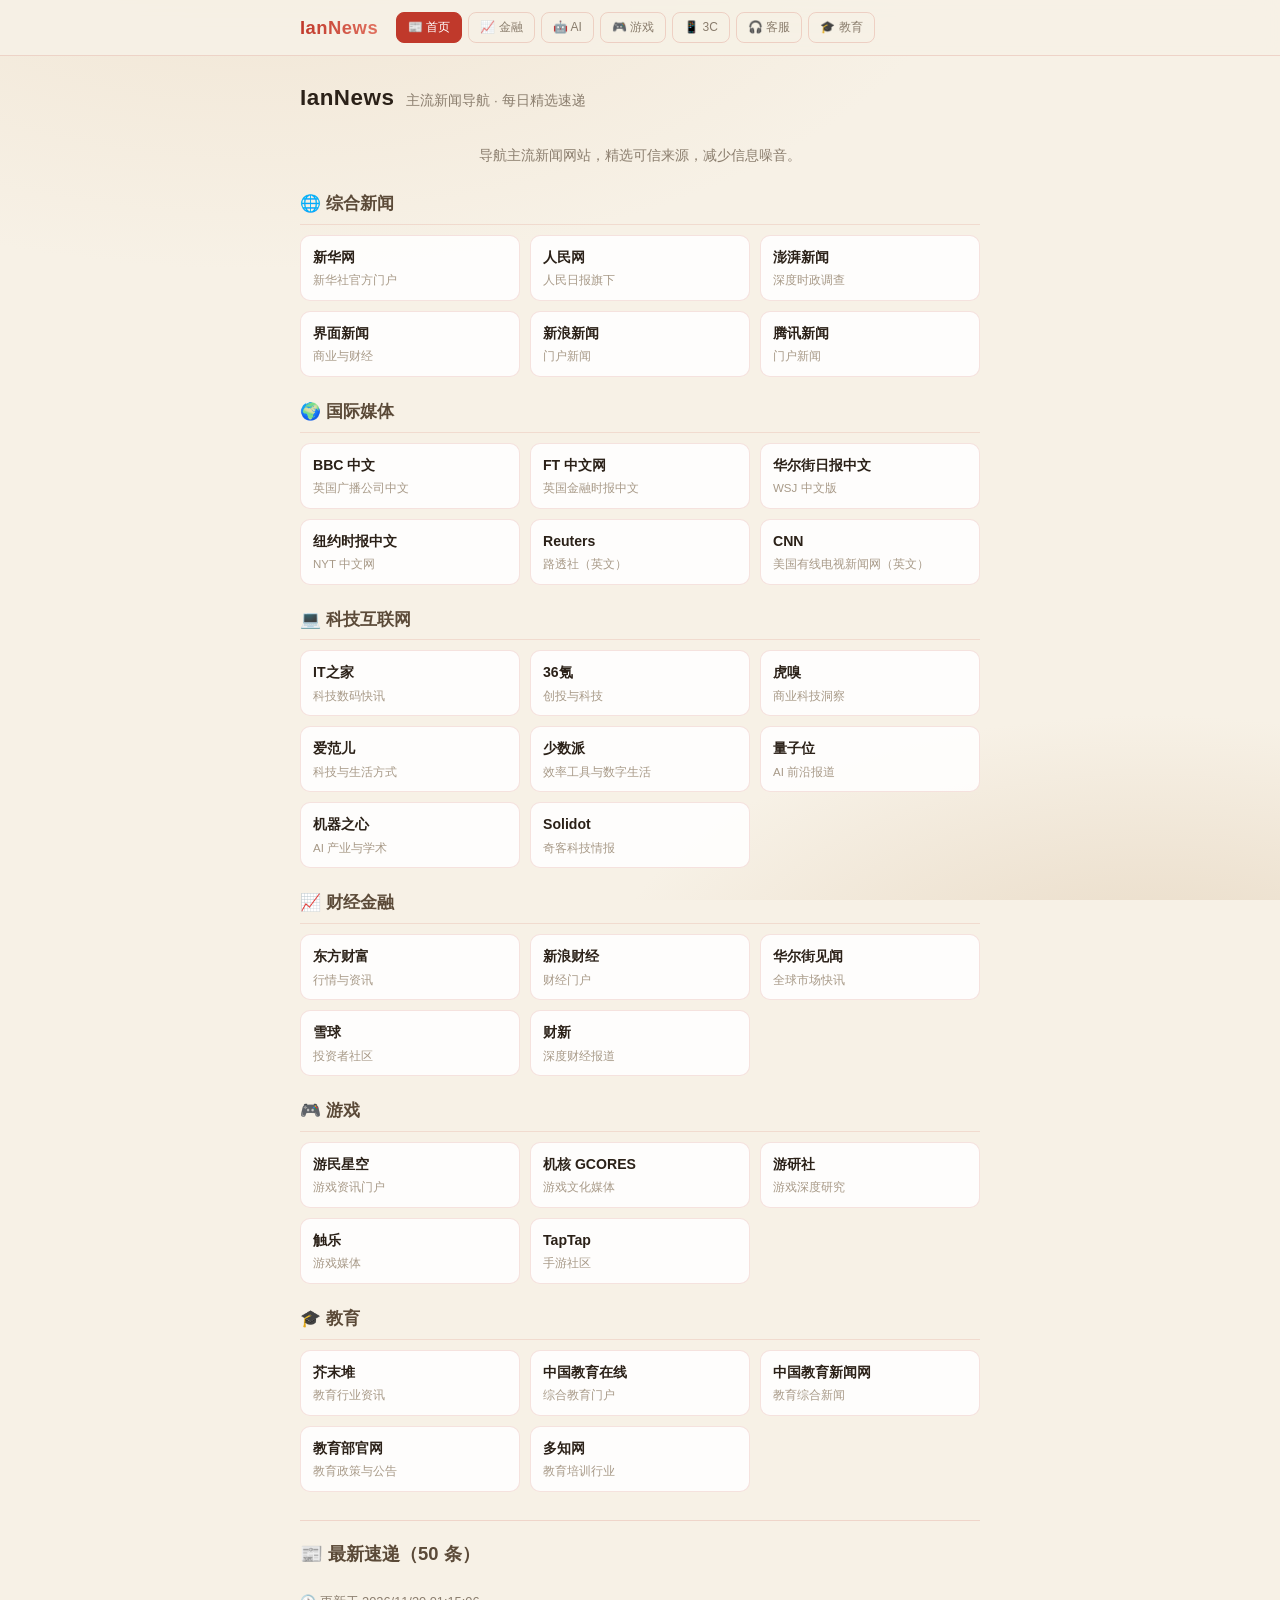
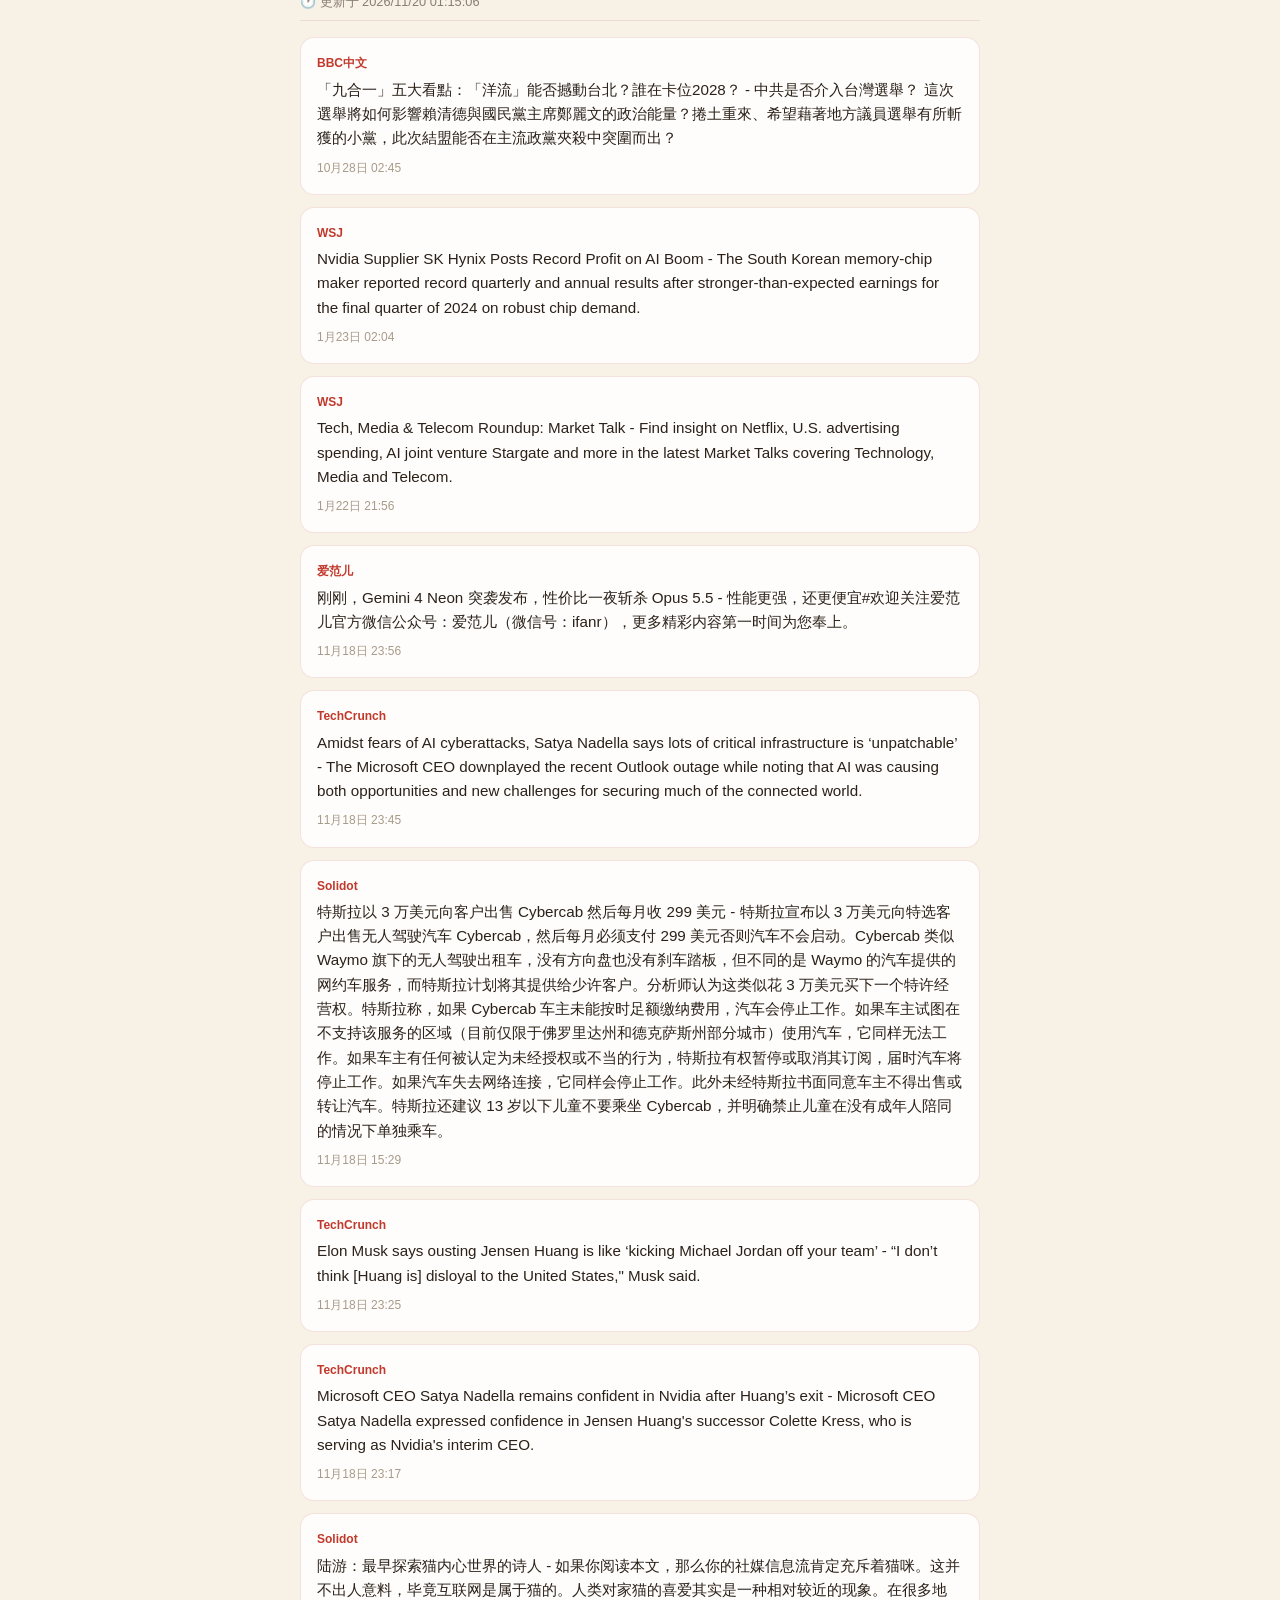
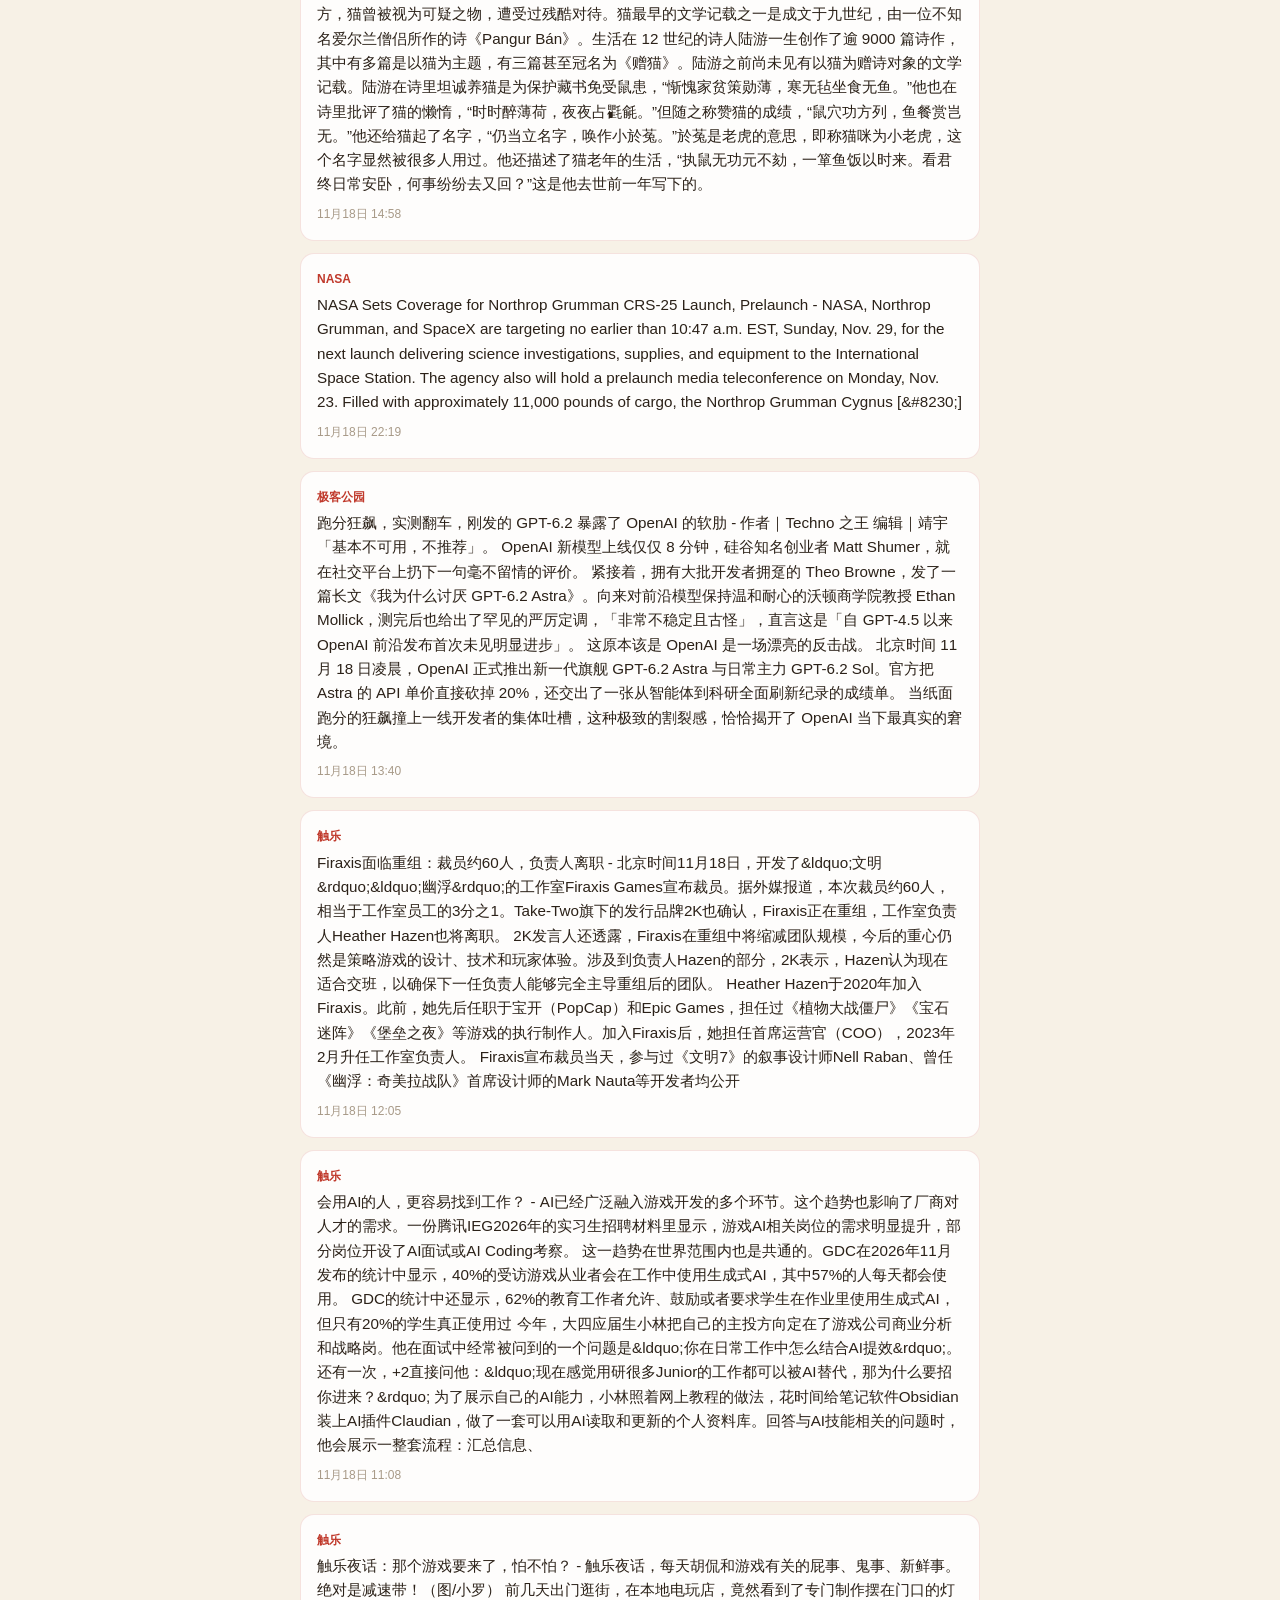
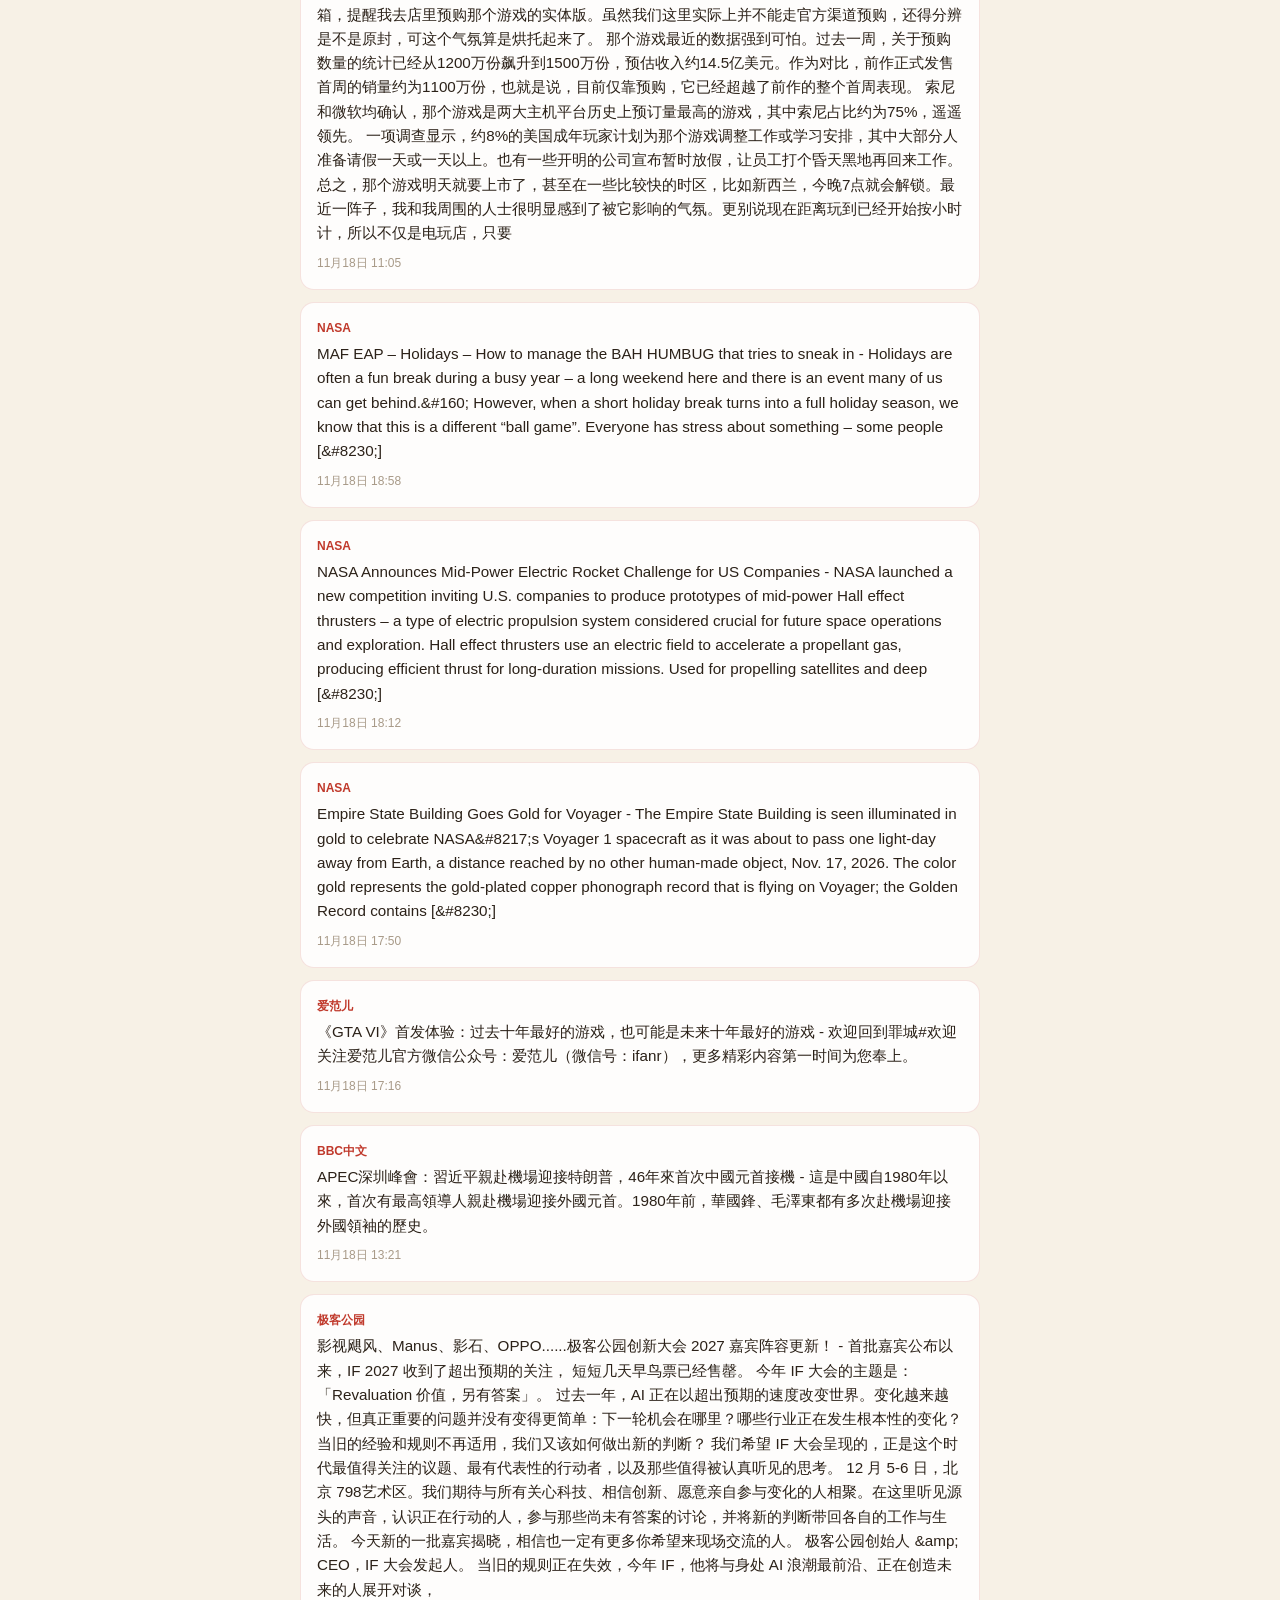
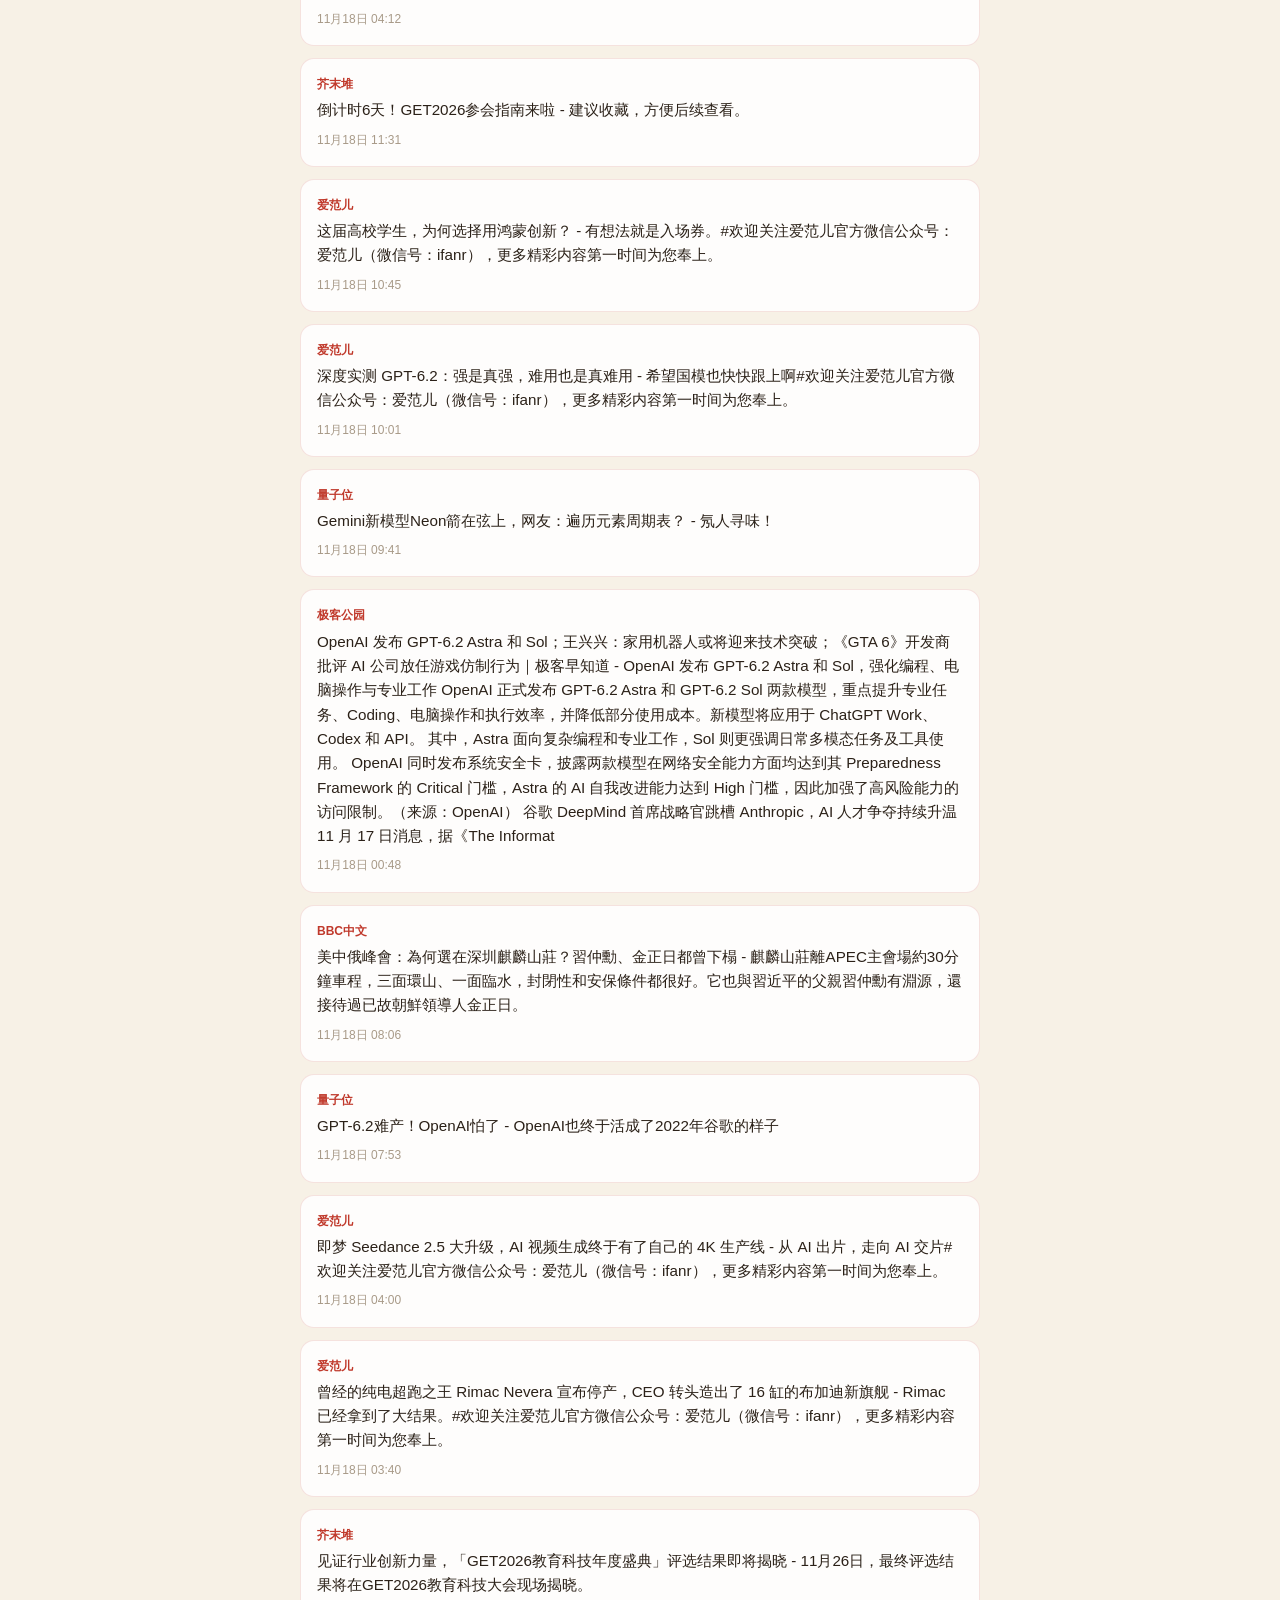
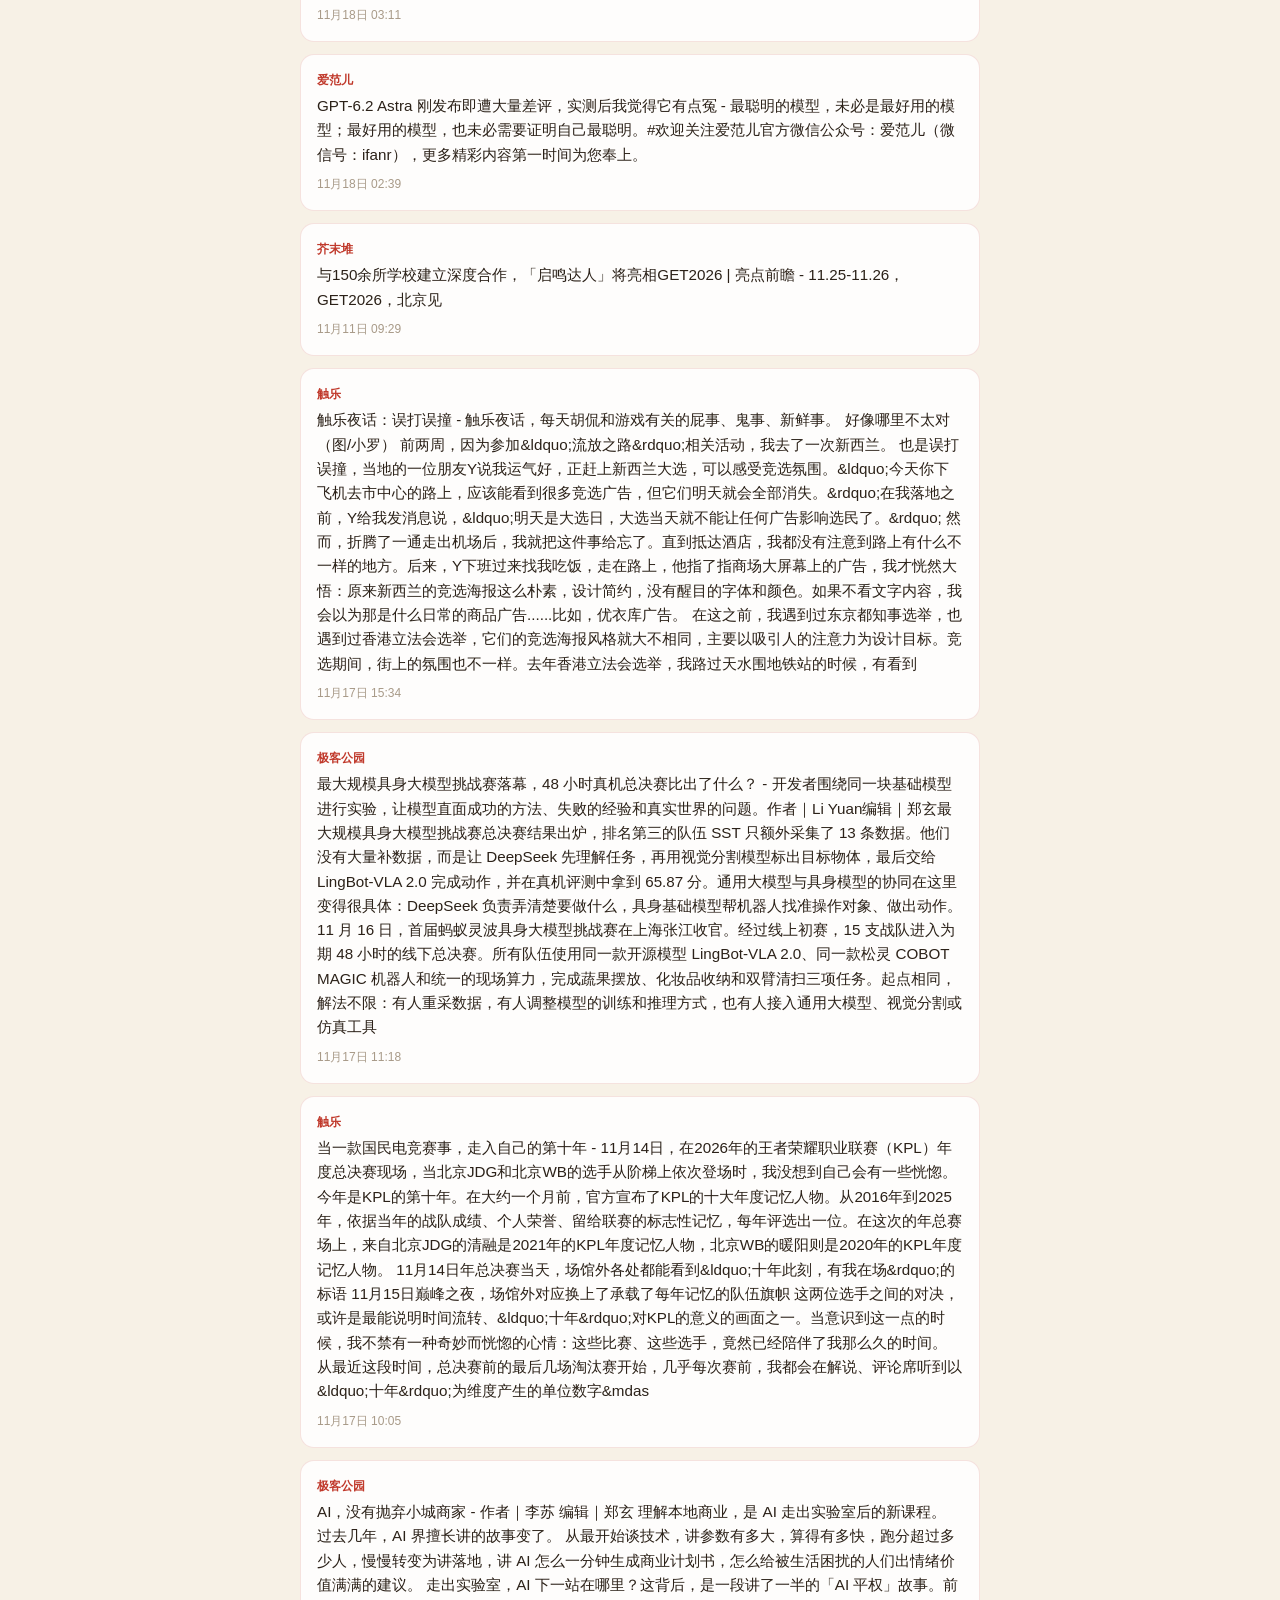
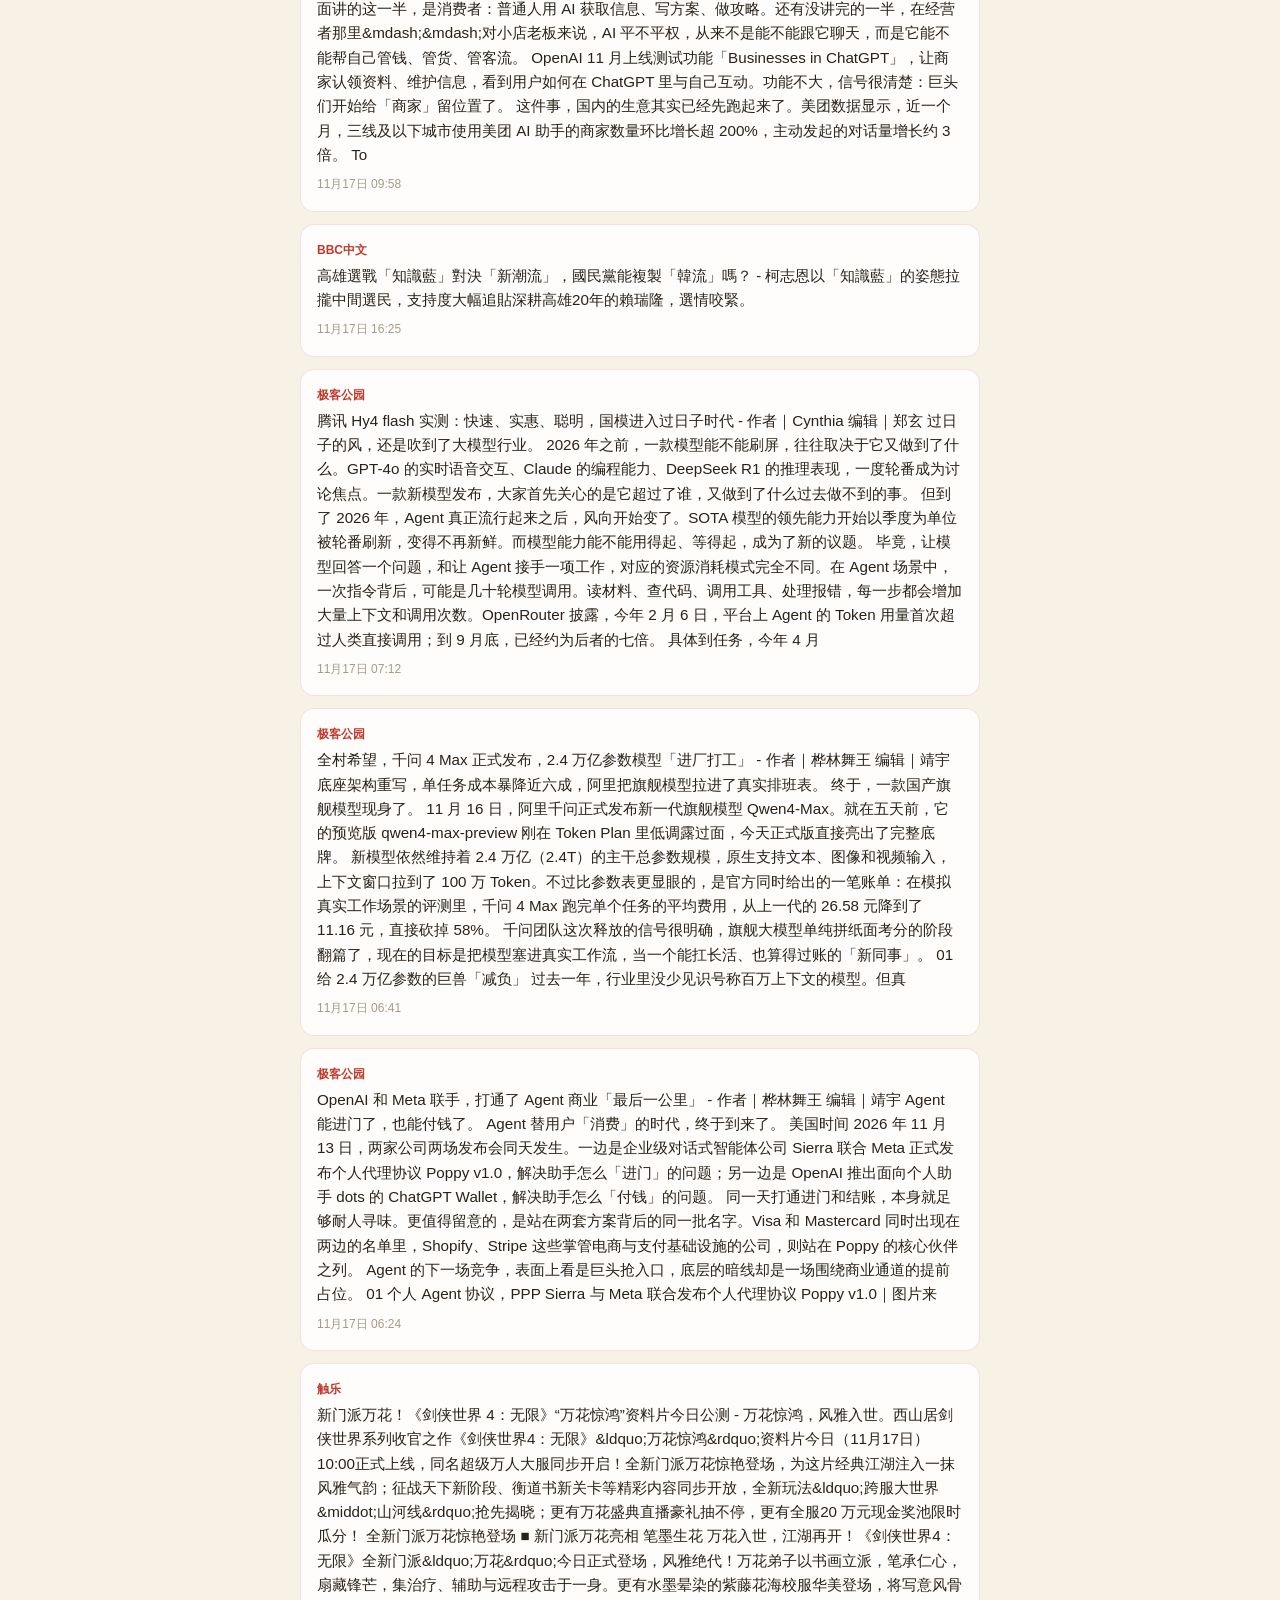
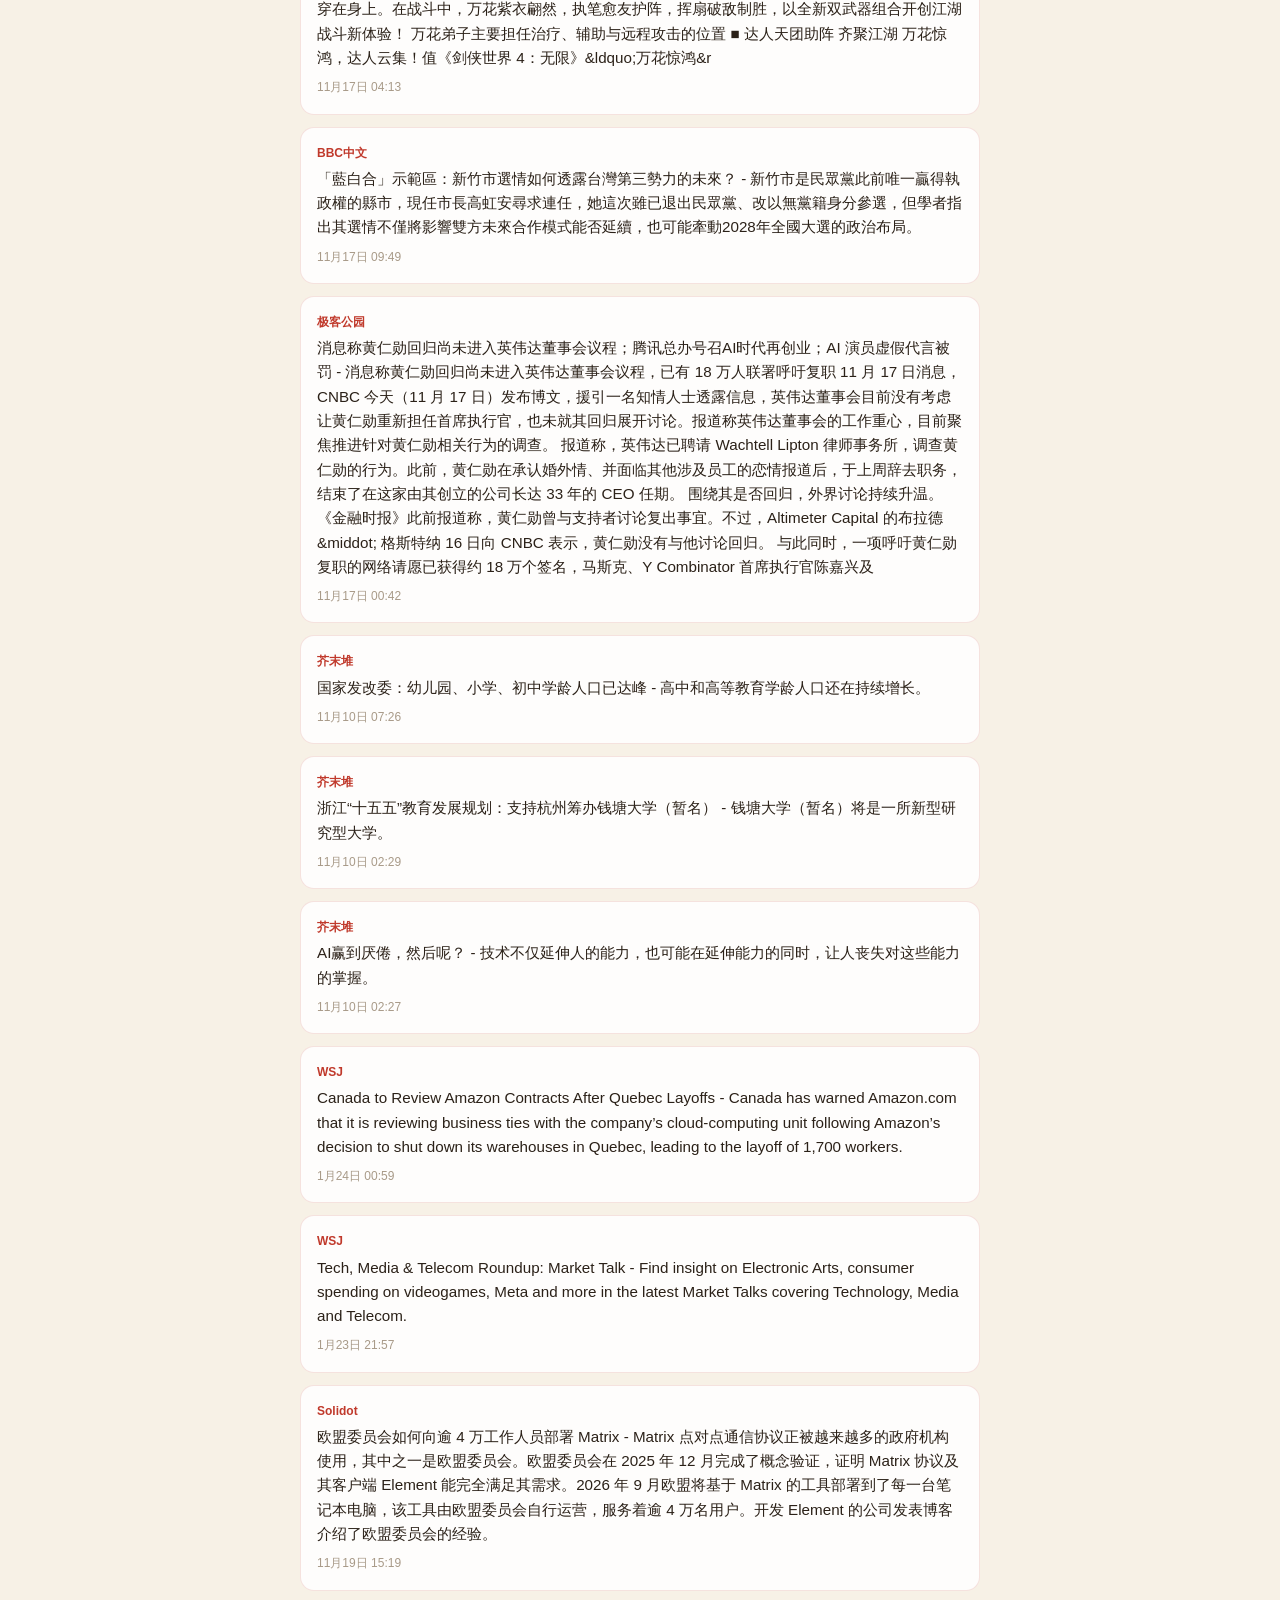
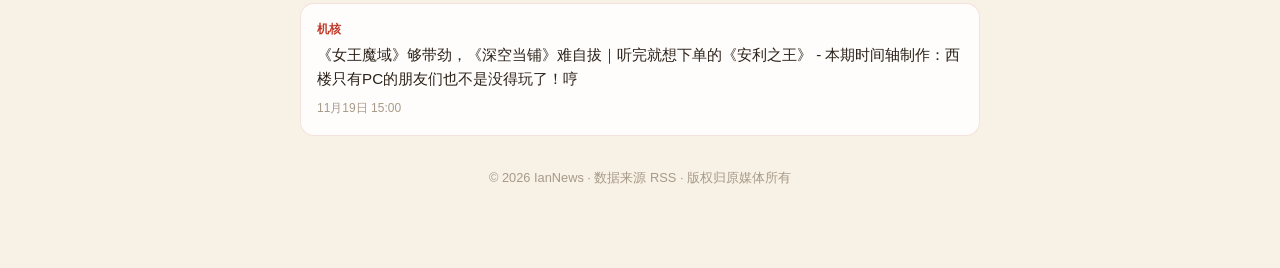
==== commit e59a68cb: "auto: update news" ====
--- a/index.html
+++ b/index.html
@@ -7,7 +7,7 @@
   <link rel="stylesheet" href="style.css">
   <script>
     // 新闻数据已内置在 HTML 中，无需额外 fetch
-    window.__NEWS_DATA__ = {&quot;fetchedAt&quot;: &quot;2026-11-17T17:31:50Z&quot;, &quot;articles&quot;: [{&quot;id&quot;: &quot;rss_BBC中文_8&quot;, &quot;author&quot;: &quot;BBC中文&quot;, &quot;text&quot;: &quot;「九合一」五大看點：「洋流」能否撼動台北？誰在卡位2028？ - 中共是否介入台灣選舉？ 這次選舉將如何影響賴清德與國民黨主席鄭麗文的政治能量？捲土重來、希望藉著地方議員選舉有所斬獲的小黨，此次結盟能否在主流政黨夾殺中突圍而出？&quot;, &quot;translated&quot;: &quot;&quot;, &quot;url&quot;: &quot;https://www.bbc.com/zhongwen/articles/cm8xzrg40dq1o/trad?at_medium=RSS&amp;at_campaign=rss&quot;, &quot;createdAt&quot;: &quot;Wed, 28 Oct 2026 02:45:08 GMT&quot;, &quot;likes&quot;: null, &quot;retweets&quot;: null}, {&quot;id&quot;: &quot;rss_WSJ_10&quot;, &quot;author&quot;: &quot;WSJ&quot;, &quot;text&quot;: &quot;Nvidia Supplier SK Hynix Posts Record Profit on AI Boom - The South Korean memory-chip maker reported record quarterly and annual results after stronger-than-expected earnings for the final quarter of 2024 on robust chip demand.&quot;, &quot;translated&quot;: &quot;&quot;, &quot;url&quot;: &quot;https://www.wsj.com/articles/sk-hynix-posts-strong-fourth-quarter-net-profit-on-ai-boom-6f32e38b?mod=rss_Technology&quot;, &quot;createdAt&quot;: &quot;Wed, 22 Jan 2025 21:04:00 -0500&quot;, &quot;likes&quot;: null, &quot;retweets&quot;: null}, {&quot;id&quot;: &quot;rss_WSJ_11&quot;, &quot;author&quot;: &quot;WSJ&quot;, &quot;text&quot;: &quot;Tech, Media &amp; Telecom Roundup: Market Talk - Find insight on Netflix, U.S. advertising spending, AI joint venture Stargate and more in the latest Market Talks covering Technology, Media and Telecom.&quot;, &quot;translated&quot;: &quot;&quot;, &quot;url&quot;: &quot;https://www.wsj.com/articles/tech-media-telecom-roundup-market-talk-85899e83?mod=rss_Technology&quot;, &quot;createdAt&quot;: &quot;Wed, 22 Jan 2025 16:56:00 -0500&quot;, &quot;likes&quot;: null, &quot;retweets&quot;: null}, {&quot;id&quot;: &quot;rss_Solidot_0&quot;, &quot;author&quot;: &quot;Solidot&quot;, &quot;text&quot;: &quot;学校禁止手机有助于提高学生成绩 - 美国学生的成绩从十多年前开始下滑，这一时间趋势与智能手机的流行基本一致，引发了对智能手机在学生成绩下滑中所扮演角色的疑问。很多美国州和学校开始执行手机禁令。最新研究显示，手机禁令略微提升了学生成绩。研究调查了 2021-2026 年间就读于 4600 所学校的 330 万名三至十年级的美国学生，使用 MAP 测试成绩，比较了实施严格手机禁令的学校与未实施禁令学校的学生的学业表现。研究发现，手机禁令学校学生至少部分考试成绩略有提高——少许提升幅度更大——且有证据表明，这种提高会随着时间的推移而增加。研究人员解释说，正如成绩的下降会逐年累积一样，进步也可能是渐进的。美国已有 46 个州对学校使用手机实施禁令或限制。各州规定不尽相同，学校的执行力度也各有差异。&quot;, &quot;translated&quot;: &quot;&quot;, &quot;url&quot;: &quot;https://www.solidot.org/story?sid=85915&quot;, &quot;createdAt&quot;: &quot;Wed, 18 Nov 2026 00:24:55 +0800&quot;, &quot;likes&quot;: null, &quot;retweets&quot;: null}, {&quot;id&quot;: &quot;rss_芥末堆_4&quot;, &quot;author&quot;: &quot;芥末堆&quot;, &quot;text&quot;: &quot;与150余所学校建立深度合作，「启鸣达人」将亮相GET2026 | 亮点前瞻 - 11.25-11.26，GET2026，北京见&quot;, &quot;translated&quot;: &quot;&quot;, &quot;url&quot;: &quot;https://www.jiemodui.com/N/139656.html&quot;, &quot;createdAt&quot;: &quot;Wed, 11 Nov 2026 09:29:26 GMT&quot;, &quot;likes&quot;: null, &quot;retweets&quot;: null}, {&quot;id&quot;: &quot;rss_触乐_0&quot;, &quot;author&quot;: &quot;触乐&quot;, &quot;text&quot;: &quot;触乐夜话：误打误撞 - 触乐夜话，每天胡侃和游戏有关的屁事、鬼事、新鲜事。 好像哪里不太对（图/小罗） 前两周，因为参加&amp;ldquo;流放之路&amp;rdquo;相关活动，我去了一次新西兰。 也是误打误撞，当地的一位朋友Y说我运气好，正赶上新西兰大选，可以感受竞选氛围。&amp;ldquo;今天你下飞机去市中心的路上，应该能看到很多竞选广告，但它们明天就会全部消失。&amp;rdquo;在我落地之前，Y给我发消息说，&amp;ldquo;明天是大选日，大选当天就不能让任何广告影响选民了。&amp;rdquo; 然而，折腾了一通走出机场后，我就把这件事给忘了。直到抵达酒店，我都没有注意到路上有什么不一样的地方。后来，Y下班过来找我吃饭，走在路上，他指了指商场大屏幕上的广告，我才恍然大悟：原来新西兰的竞选海报这么朴素，设计简约，没有醒目的字体和颜色。如果不看文字内容，我会以为那是什么日常的商品广告......比如，优衣库广告。 在这之前，我遇到过东京都知事选举，也遇到过香港立法会选举，它们的竞选海报风格就大不相同，主要以吸引人的注意力为设计目标。竞选期间，街上的氛围也不一样。去年香港立法会选举，我路过天水围地铁站的时候，有看到&quot;, &quot;translated&quot;: &quot;&quot;, &quot;url&quot;: &quot;http://www.chuapp.com/article/291762.html&quot;, &quot;createdAt&quot;: &quot;Tue, 17 Nov 2026 23:34:36 +0800&quot;, &quot;likes&quot;: null, &quot;retweets&quot;: null}, {&quot;id&quot;: &quot;rss_机核_0&quot;, &quot;author&quot;: &quot;机核&quot;, &quot;text&quot;: &quot;谁能告诉我，Roguelike到底是什么：详细介绍“柏林诠释” - 本期时间轴制作：猪猪米我们来聊聊“什么是Roguelike”这个话题。现在聊起肉鸽，回想起很多特定的玩法模块，这种特质的原因，来自于roguelike现代化的汹涌浪潮。而就在这浪潮的开端年份，有一群roguelike爱好者想要为这一从80年代延续至今的概念定义，这就是“柏林诠释”。虽然柏林诠释是一个提出即过时的概念，但它却对我们思考roguelike到底是什么，它的趣味在哪里提供了极佳的参考。“盗贼（Rogue）”有一千个面孔，映出电子游戏世界的无尽可能性。&quot;, &quot;translated&quot;: &quot;&quot;, &quot;url&quot;: &quot;https://www.gcores.com/radios/222327&quot;, &quot;createdAt&quot;: &quot;Tue, 17 Nov 2026 23:00:00 +0800&quot;, &quot;likes&quot;: null, &quot;retweets&quot;: null}, {&quot;id&quot;: &quot;rss_极客公园_0&quot;, &quot;author&quot;: &quot;极客公园&quot;, &quot;text&quot;: &quot;\n        最大规模具身大模型挑战赛落幕，48 小时真机总决赛比出了什么？\n       - 开发者围绕同一块基础模型进行实验，让模型直面成功的方法、失败的经验和真实世界的问题。作者｜Li Yuan编辑｜郑玄最大规模具身大模型挑战赛总决赛结果出炉，排名第三的队伍 SST 只额外采集了 13 条数据。他们没有大量补数据，而是让 DeepSeek 先理解任务，再用视觉分割模型标出目标物体，最后交给 LingBot-VLA 2.0 完成动作，并在真机评测中拿到 65.87 分。通用大模型与具身模型的协同在这里变得很具体：DeepSeek 负责弄清楚要做什么，具身基础模型帮机器人找准操作对象、做出动作。11 月 16 日，首届蚂蚁灵波具身大模型挑战赛在上海张江收官。经过线上初赛，15 支战队进入为期 48 小时的线下总决赛。所有队伍使用同一款开源模型 LingBot-VLA 2.0、同一款松灵 COBOT MAGIC 机器人和统一的现场算力，完成蔬果摆放、化妆品收纳和双臂清扫三项任务。起点相同，解法不限：有人重采数据，有人调整模型的训练和推理方式，也有人接入通用大模型、视觉分割或仿真工具&quot;, &quot;translated&quot;: &quot;&quot;, &quot;url&quot;: &quot;http://www.geekpark.net/news/374103&quot;, &quot;createdAt&quot;: &quot;Tue, 17 Nov 2026 19:18:55 +0800&quot;, &quot;likes&quot;: null, &quot;retweets&quot;: null}, {&quot;id&quot;: &quot;rss_Solidot_1&quot;, &quot;author&quot;: &quot;Solidot&quot;, &quot;text&quot;: &quot;加州理工数学教授不再根据作业打分，因为作业很容易用 AI 完成 - 加州理工教授 Yi Ni 教的是学校每一位学生都必须修的数学必修课，他仍然采用传统的授课方法，没有用笔记本电脑和投影仪，而是在黑板上写满粉笔字。在加州理工任教 17 年的 Ni 教授表示不再根据作业题目做的是否正确打分，因为学生可以使用 AI 完成作业。他现在只根据作业是否完成打分。他说，如今教育的一大问题是所有大学数学作业都可以用 AI 完成。一名数学专业学生表示自己不使用 AI，因为一旦参加线下考试就会暴露自己对 AI 的依赖。Ni 教授表示无法判断学生是否使用 AI 完成作业。因为不同于 AI 生成的有特征的文本，AI 程序非常擅长用数学语言解数学题目。&quot;, &quot;translated&quot;: &quot;&quot;, &quot;url&quot;: &quot;https://www.solidot.org/story?sid=85914&quot;, &quot;createdAt&quot;: &quot;Tue, 17 Nov 2026 18:22:40 +0800&quot;, &quot;likes&quot;: null, &quot;retweets&quot;: null}, {&quot;id&quot;: &quot;rss_雷锋网_0&quot;, &quot;author&quot;: &quot;雷锋网&quot;, &quot;text&quot;: &quot;消费级具身，打破「次元壁」 - 消费具身的行业里，有一个话题一直被争论不休：“能真正被 C 端用户接纳的机器人，工具性和陪伴性，哪个才是第一性？”有人说，具身进家庭，能干活才能真正产生价值。于是，他们把更多的精力放在具体的场景，卷模型、卷数据、卷本体，试图让机器人真的“有用”，成为家庭里真正靠谱的“帮手”。归根结底，陪伴的价值没法量化——养只小猫小狗，照样管用。也有人说，具身进入生活，提供情绪价值才更重要。放在家里可爱，带出有面子，朋友来了可以欣赏，闲暇孤单也能“陪聊”——生活里，机器人更该成为暖心可爱的“搭子”。硬要做工具价值，今天的技术路径还不够收敛，即使卷到最后，也很难扛住大厂入局后的冲击。谁对谁错？这个话题吵到今天，仍然没有一个被证明了的正解；但或许，很多人都想错了——妙动科技的多地形跟拍机器人 Beni 给出了一个新思路，工具和陪伴，其实并不是一道“选择题”。今年在 Kickstarter 上，Beni 一举拿下了 500 多万美元的筹款额，预售近 8000 台，成为了众筹金额历史第一的消费级机器人。11 月 10 日，刚刚创下纪录的 Beni 马上要面向全球现货发售，准备接&quot;, &quot;translated&quot;: &quot;&quot;, &quot;url&quot;: &quot;https://www.leiphone.com/category/industrynews/zEonnVT8L3iVNJkY.html&quot;, &quot;createdAt&quot;: &quot;Tue, 17 Nov 2026 18:22:00 +0800&quot;, &quot;likes&quot;: null, &quot;retweets&quot;: null}, {&quot;id&quot;: &quot;rss_触乐_1&quot;, &quot;author&quot;: &quot;触乐&quot;, &quot;text&quot;: &quot;当一款国民电竞赛事，走入自己的第十年 - 11月14日，在2026年的王者荣耀职业联赛（KPL）年度总决赛现场，当北京JDG和北京WB的选手从阶梯上依次登场时，我没想到自己会有一些恍惚。 今年是KPL的第十年。在大约一个月前，官方宣布了KPL的十大年度记忆人物。从2016年到2025年，依据当年的战队成绩、个人荣誉、留给联赛的标志性记忆，每年评选出一位。在这次的年总赛场上，来自北京JDG的清融是2021年的KPL年度记忆人物，北京WB的暖阳则是2020年的KPL年度记忆人物。 11月14日年总决赛当天，场馆外各处都能看到&amp;ldquo;十年此刻，有我在场&amp;rdquo;的标语 11月15日巅峰之夜，场馆外对应换上了承载了每年记忆的队伍旗帜 这两位选手之间的对决，或许是最能说明时间流转、&amp;ldquo;十年&amp;rdquo;对KPL的意义的画面之一。当意识到这一点的时候，我不禁有一种奇妙而恍惚的心情：这些比赛、这些选手，竟然已经陪伴了我那么久的时间。 从最近这段时间，总决赛前的最后几场淘汰赛开始，几乎每次赛前，我都会在解说、评论席听到以&amp;ldquo;十年&amp;rdquo;为维度产生的单位数字&amp;mdas&quot;, &quot;translated&quot;: &quot;&quot;, &quot;url&quot;: &quot;http://www.chuapp.com/article/291766.html&quot;, &quot;createdAt&quot;: &quot;Tue, 17 Nov 2026 18:05:00 +0800&quot;, &quot;likes&quot;: null, &quot;retweets&quot;: null}, {&quot;id&quot;: &quot;rss_极客公园_1&quot;, &quot;author&quot;: &quot;极客公园&quot;, &quot;text&quot;: &quot;\n        AI，没有抛弃小城商家\n       - 作者｜李苏 编辑｜郑玄 理解本地商业，是 AI 走出实验室后的新课程。 过去几年，AI 界擅长讲的故事变了。 从最开始谈技术，讲参数有多大，算得有多快，跑分超过多少人，慢慢转变为讲落地，讲 AI 怎么一分钟生成商业计划书，怎么给被生活困扰的人们出情绪价值满满的建议。 走出实验室，AI 下一站在哪里？这背后，是一段讲了一半的「AI 平权」故事。前面讲的这一半，是消费者：普通人用 AI 获取信息、写方案、做攻略。还有没讲完的一半，在经营者那里&amp;mdash;&amp;mdash;对小店老板来说，AI 平不平权，从来不是能不能跟它聊天，而是它能不能帮自己管钱、管货、管客流。 OpenAI 11 月上线测试功能「Businesses in ChatGPT」，让商家认领资料、维护信息，看到用户如何在 ChatGPT 里与自己互动。功能不大，信号很清楚：巨头们开始给「商家」留位置了。 这件事，国内的生意其实已经先跑起来了。美团数据显示，近一个月，三线及以下城市使用美团 AI 助手的商家数量环比增长超 200%，主动发起的对话量增长约 3 倍。 To&quot;, &quot;translated&quot;: &quot;&quot;, &quot;url&quot;: &quot;http://www.geekpark.net/news/374101&quot;, &quot;createdAt&quot;: &quot;Tue, 17 Nov 2026 17:58:33 +0800&quot;, &quot;likes&quot;: null, &quot;retweets&quot;: null}, {&quot;id&quot;: &quot;rss_Solidot_2&quot;, &quot;author&quot;: &quot;Solidot&quot;, &quot;text&quot;: &quot;灵晟继续登顶 Top500 榜单 - Top500 公布了 2026 年 11 月的最新超算榜单，深圳国家超算中心的灵晟第二次登顶。Top10 榜单完全没变：灵晟以 2.198 Exaflop/s 的 HPL 测试性能稳居第一，它是 Top500 榜单中首个仅靠 CPU 实现持续双精度浮点性能逾 2 Exaflops 的超算系统，灵晟使用了有 304 个核心的 LX2 CPU，总共 1379 万个核心，运行频率 1.55 GHz，操作系统是麒麟，功耗为 42.2 兆瓦。排名前十的还有；美国劳伦斯利弗莫尔国家实验室的 El Capitan，使用 AMD 第四代 EPYC 处理器，性能 1.809 Exaflop/s；橡树岭国家实验室（ORNL）的 Frontier，使用 AMD 第三代 EPYC，性能 1.353 Exaflop/s；阿贡国家实验室 Aurora 使用英特尔 Xeon CPU，性能 1.012 Exaflop/s，德国 Jülich 超算中心的 JUPITER Booster，使用英伟达 GH Superchip 72C 3GHz，性能 1 Exaflop/s。之后还有意&quot;, &quot;translated&quot;: &quot;&quot;, &quot;url&quot;: &quot;https://www.solidot.org/story?sid=85913&quot;, &quot;createdAt&quot;: &quot;Tue, 17 Nov 2026 17:54:30 +0800&quot;, &quot;likes&quot;: null, &quot;retweets&quot;: null}, {&quot;id&quot;: &quot;rss_Solidot_3&quot;, &quot;author&quot;: &quot;Solidot&quot;, &quot;text&quot;: &quot;卡内基梅隆免费公开计算机科学课程 - 卡内基梅隆大学上线了 CS Learn 平台，类似 25 年前的 MIT 开放课程 OpenCourseWare，免费提供计算机科学(CS)相关课程，相关教学视频则托管在 YouTube 上。运营者表示会陆续上传大学计算机科学系课程的完整学期讲义，涵盖各种主题，本周每天一门课程。更多课程将于明年一月上线。&quot;, &quot;translated&quot;: &quot;&quot;, &quot;url&quot;: &quot;https://www.solidot.org/story?sid=85912&quot;, &quot;createdAt&quot;: &quot;Tue, 17 Nov 2026 17:25:29 +0800&quot;, &quot;likes&quot;: null, &quot;retweets&quot;: null}, {&quot;id&quot;: &quot;rss_雷锋网_1&quot;, &quot;author&quot;: &quot;雷锋网&quot;, &quot;text&quot;: &quot;阿里云连续六年香港IaaS第一，企业客户AI渗透率达95% - 11月17日消息，阿里云在年度香港峰会上推出多项新举措，加速AI在香港各行业落地。目前，阿里云已连续六年位居香港IaaS市场份额第一，市场领先地位进一步巩固。&amp;nbsp;&amp;nbsp;随着香港AI需求持续增长，阿里云通过千问大模型、云基础设施及FDE工程服务，推动AI深入各行业核心业务。目前，阿里云在港企业级客户的AI服务启用率已超过95%。&amp;nbsp;在金融及公共服务领域，保诚保险基于阿里云推出“AI核保师”，整体准确率超过95%，从概念到正式上线不到三个月；香港特区政府空间数据共享平台利用千问开发“智多纷”AI助手，探索AI在政务中的应用。&amp;nbsp;在传媒及教育领域，无线集团旗下MyTV Super Limited的网络电视平台myTV SUPER，在其应用程序中引入阿里云Qoder，优化日常维护及监控流程，提升运营效率；捷场科学采用千问等模型开发AiBO英语学习平台，将10名学生的练习分析、设计及批改时间从25至35小时缩短至约10分钟。&amp;nbsp;针对香港企业持续增长的AI需求，阿里云今年在港推出AgentCore&quot;, &quot;translated&quot;: &quot;&quot;, &quot;url&quot;: &quot;https://www.leiphone.com/category/industrynews/qyieFYqM3EQhE1Hu.html&quot;, &quot;createdAt&quot;: &quot;Tue, 17 Nov 2026 17:24:00 +0800&quot;, &quot;likes&quot;: null, &quot;retweets&quot;: null}, {&quot;id&quot;: &quot;rss_IT之家_0&quot;, &quot;author&quot;: &quot;IT之家&quot;, &quot;text&quot;: &quot;华为 Mate 90 系列手机 AI 快捷栏全新交互体验曝光，与星芒 OSTA O1 Pro 风格完全不同 - IT之家 11 月 18 日消息，华为 Mate 90 系列手机昨晚率先开启鸿蒙 HarmonyOS 7.0.0.115 SP11 版本升级，系统包大小约 10.31GB，带来了 AI 快捷栏等功能。据IT之家用户 @秋叶寒 反馈，Mate 90 系列手机的 AI 快捷栏拥有全新交互体验 —— 它会维持 5 个应用图标的宽度，不会缩小。另外，长按 AI 圆环可进入 AI 屏，获取更多服务，例如行业趋势解读、AI 分析、智能记忆助手等。值得一提的是，这一页面与华为全新子品牌星芒 OSTA O1 Pro 的小艺 AI 屏设计风格完全不同。OSTA 新机的 AI 屏采用全新设计元素，且新机激活后点亮屏幕首先看到的也是 AI 屏 —— 顶部是小星芒、中间部分是文字交互和互动卡片、Dock 栏则是小艺推荐应用，而最底部则是语音按钮等 AI 交互功能键。目前尚不知晓星芒 OSTA O1 Pro 的小艺 AI 屏是否为品牌独有特性。关于这款新机的最新情报，小伙伴们可以前往IT之家首发上手视&quot;, &quot;translated&quot;: &quot;&quot;, &quot;url&quot;: &quot;https://www.ithome.com/1/028/571.htm&quot;, &quot;createdAt&quot;: &quot;Tue, 17 Nov 2026 17:22:08 GMT&quot;, &quot;likes&quot;: null, &quot;retweets&quot;: null}, {&quot;id&quot;: &quot;rss_TechCrunch_0&quot;, &quot;author&quot;: &quot;TechCrunch&quot;, &quot;text&quot;: &quot;AI models can be tricked into identifying civilians as military targets by telling them it’s a game - Vals, a San Francisco-based AI evaluation startup, tested whether leading AI models could be manipulated into participating in autonomous warfare. They usually compiled.&quot;, &quot;translated&quot;: &quot;&quot;, &quot;url&quot;: &quot;https://techcrunch.com/2026/11/17/ai-models-can-be-tricked-into-identifying-civilians-as-military-targets-by-telling-them-its-a-game/&quot;, &quot;createdAt&quot;: &quot;Tue, 17 Nov 2026 17:20:41 +0000&quot;, &quot;likes&quot;: null, &quot;retweets&quot;: null}, {&quot;id&quot;: &quot;rss_BBC_1&quot;, &quot;author&quot;: &quot;BBC&quot;, &quot;text&quot;: &quot;Jensen Huang pushes Nvidia comeback after board rejects pressure to reinstate ex-boss - Huang says he has had an \&quot;outpouring\&quot; of calls from investors and others calling for him to return.&quot;, &quot;translated&quot;: &quot;&quot;, &quot;url&quot;: &quot;https://www.bbc.co.uk/news/articles/cwx2en2vrxmdo?at_medium=RSS&amp;at_campaign=rss&quot;, &quot;createdAt&quot;: &quot;Tue, 17 Nov 2026 17:19:56 GMT&quot;, &quot;likes&quot;: null, &quot;retweets&quot;: null}, {&quot;id&quot;: &quot;rss_BBC_5&quot;, &quot;author&quot;: &quot;BBC&quot;, &quot;text&quot;: &quot;William and Catherine walk green carpet in Mumbai for Earthshot Prize - The pair arrived at the ceremony where five £1m prizes will be awarded to projects aimed at solving climate challenges.&quot;, &quot;translated&quot;: &quot;&quot;, &quot;url&quot;: &quot;https://www.bbc.co.uk/news/videos/c6x2ev29v87no?at_medium=RSS&amp;at_campaign=rss&quot;, &quot;createdAt&quot;: &quot;Tue, 17 Nov 2026 17:13:36 GMT&quot;, &quot;likes&quot;: null, &quot;retweets&quot;: null}, {&quot;id&quot;: &quot;rss_NASA_0&quot;, &quot;author&quot;: &quot;NASA&quot;, &quot;text&quot;: &quot;NASA to Conduct Low-Altitude Flights Over Texas Farmland - Editor’s Note: This article was originally published on Oct. 15, 2026, and has been updated to correct the location and update the duration of the flight deployment. A NASA Dynamic Aviation A200 aircraft will conduct low-flying research flights over farmland near Amarillo, Texas, from Thursday, Oct. 22, through Monday, Nov. 2. These flights will measure [&amp;#8230;]&quot;, &quot;translated&quot;: &quot;&quot;, &quot;url&quot;: &quot;https://www.nasa.gov/general/nasa-to-conduct-low-altitude-flights-over-texas-farmland/&quot;, &quot;createdAt&quot;: &quot;Tue, 17 Nov 2026 17:12:20 +0000&quot;, &quot;likes&quot;: null, &quot;retweets&quot;: null}, {&quot;id&quot;: &quot;rss_IT之家_1&quot;, &quot;author&quot;: &quot;IT之家&quot;, &quot;text&quot;: &quot;绿联 NAS 私有云系统官宣对外名称统一调整为“UGOS”：版本、功能与服务保持不变 - IT之家 11 月 18 日消息，深圳市绿联科技股份有限公司绿联云官方微博昨日发布公告，宣布为构建更统一、清晰的品牌认知体系，推动全球化品牌战略布局及长期发展，自 2026 年 11 月 17 日起，“UGOS Pro”系统与“UGOS”系统的对外名称将统一调整为“UGOS”。绿联 NAS 私有云表示，原“UGOS”系统在绿联官网等渠道将以“UGOS 经典版”作区分。本次调整仅涉及系统名称变更，系统版本、功能与服务均保持不变，您的设备、数据与账号不受影响，无需进行任何操作，可继续正常使用。此外，更名过渡期间，部分系统界面、帮助文档、历史内容及产品包装中仍可能出现“UGOS Pro”字样，部分机型也可能存在新旧包装并行流通的情况，属更名过程中的正常现象，不影响产品功能、设备使用及相关售后权益。IT之家附公告原文如下：&quot;, &quot;translated&quot;: &quot;&quot;, &quot;url&quot;: &quot;https://www.ithome.com/1/028/569.htm&quot;, &quot;createdAt&quot;: &quot;Tue, 17 Nov 2026 17:03:53 GMT&quot;, &quot;likes&quot;: null, &quot;retweets&quot;: null}, {&quot;id&quot;: &quot;rss_NASA_1&quot;, &quot;author&quot;: &quot;NASA&quot;, &quot;text&quot;: &quot;NASA Invites Media, Public to View Roman Telescope’s First Images - NASA will release the first images from its Nancy Grace Roman Space Telescope during a live stream from the American Geophysical Union (AGU) Annual Meeting in San Francisco at 3:30 p.m. EST (12:30 p.m. PST) Monday, Dec. 7. The images will showcase the unique scientific capabilities of Roman, which will soon capture deep, panoramic, never-before-seen [&amp;#8230;]&quot;, &quot;translated&quot;: &quot;&quot;, &quot;url&quot;: &quot;https://www.nasa.gov/news-release/nasa-invites-media-public-to-view-roman-telescopes-first-images/&quot;, &quot;createdAt&quot;: &quot;Tue, 17 Nov 2026 17:00:29 +0000&quot;, &quot;likes&quot;: null, &quot;retweets&quot;: null}, {&quot;id&quot;: &quot;rss_机核_1&quot;, &quot;author&quot;: &quot;机核&quot;, &quot;text&quot;: &quot;我画地为牢啊，陶陶陶陶！录音笔VOL.827 - 【录音笔】是GPASS推出的一档会员专享节目，内容来自机核办公室日程生活和工作中的一些短小记录，每期时长十几分钟左右（大概吧）。内容也许是一些不成体统的碎碎念，也许是一些突然发疯的暴言，还有可能是哪个缺德的把办公室里真实的日常对话（dui ma）偷偷录了下来，总之就连我们自己现在也不知道每期会有哪些人参与，会录些什么。&quot;, &quot;translated&quot;: &quot;&quot;, &quot;url&quot;: &quot;https://www.gcores.com/radios/222448&quot;, &quot;createdAt&quot;: &quot;Tue, 17 Nov 2026 17:00:00 +0800&quot;, &quot;likes&quot;: null, &quot;retweets&quot;: null}, {&quot;id&quot;: &quot;rss_IT之家_2&quot;, &quot;author&quot;: &quot;IT之家&quot;, &quot;text&quot;: &quot;寒武纪 Day 0 完成商汤 SenseNova Loop-9B 适配，打通新型循环计算架构推理链路 - IT之家 11 月 18 日消息，商汤科技昨日晚间正式发布 SenseNova Loop-9B 模型。寒武纪官方宣布，已完成对商汤新发布模型日日新 SenseNova Loop-9B 的 Day 0 适配。据介绍，该模型通过 Loop 结构复用模型层的参数，并结合流形约束超连接（mHC），在有限的参数规模下扩展计算深度，面向复杂推理、代码、工具调用和多模态任务，进一步优化模型在 Agent、代码与数据分析任务中的表现，持续探索循环计算的能力边界。寒武纪表示，针对 SenseNova Loop-9B 的架构特点，寒武纪基于 vllm_mlu 完成 Day 0 适配，打通模型在 MLU 平台上的推理链路。本次适配主要围绕 Loop 循环结构、MLU 算子适配、mHC 路由优化三个方向展开。IT之家附三大方向具体适配内容如下：1. Loop 循环层展开：静态展开计算，复用标准推理机制Loop 循环结构是 SenseNova Loop-9B 模型适配的核心技术点之一。SenseNova L&quot;, &quot;translated&quot;: &quot;&quot;, &quot;url&quot;: &quot;https://www.ithome.com/1/028/568.htm&quot;, &quot;createdAt&quot;: &quot;Tue, 17 Nov 2026 16:58:02 GMT&quot;, &quot;likes&quot;: null, &quot;retweets&quot;: null}, {&quot;id&quot;: &quot;rss_BBC_2&quot;, &quot;author&quot;: &quot;BBC&quot;, &quot;text&quot;: &quot;Putin&#x27;s Crimean Bridge partly collapses as Zelensky hails &#x27;unprecedented&#x27; attack by Ukraine - Ukraine says the missile and drone attack on the strategic bridge in the Russian-annexed Crimea took weeks to plan.&quot;, &quot;translated&quot;: &quot;&quot;, &quot;url&quot;: &quot;https://www.bbc.co.uk/news/articles/cw772jk4rvmxo?at_medium=RSS&amp;at_campaign=rss&quot;, &quot;createdAt&quot;: &quot;Tue, 17 Nov 2026 16:56:38 GMT&quot;, &quot;likes&quot;: null, &quot;retweets&quot;: null}, {&quot;id&quot;: &quot;rss_NASA_2&quot;, &quot;author&quot;: &quot;NASA&quot;, &quot;text&quot;: &quot;Space Selfie - NASA astronaut Anil Menon took this selfie during a spacewalk on Oct. 29, 2026. He and CSA (Canadian Space Agency) astronaut Joshua Kutryk installed a new roll-out solar array on the International Space Station. Get daily updates from the space station. Image credit: NASA/Anil Menon&quot;, &quot;translated&quot;: &quot;&quot;, &quot;url&quot;: &quot;https://www.nasa.gov/image-article/space-selfie-2/&quot;, &quot;createdAt&quot;: &quot;Tue, 17 Nov 2026 16:51:14 +0000&quot;, &quot;likes&quot;: null, &quot;retweets&quot;: null}, {&quot;id&quot;: &quot;rss_SCMP_0&quot;, &quot;author&quot;: &quot;SCMP&quot;, &quot;text&quot;: &quot;Jensen Huang agrees to face Congress over Nvidia scandal - Former Nvidia CEO Jensen Huang has agreed to testify before the US Congress amid scrutiny over national security risks following revelations that he had an extramarital affair with a businesswoman suspected of working for Chinese intelligence. On December 1, Huang will voluntarily appear for transcribed interviews before the Select Committee on China, the House Foreign Affairs Committee and the House Intelligence Committee. Nvidia genera&quot;, &quot;translated&quot;: &quot;&quot;, &quot;url&quot;: &quot;https://www.scmp.com/news/us/economy-trade-business/article/3374798/jensen-huang-agrees-face-congress-over-nvidia-scandal&quot;, &quot;createdAt&quot;: &quot;Tue, 17 Nov 2026 16:51:00 +0000&quot;, &quot;likes&quot;: null, &quot;retweets&quot;: null}, {&quot;id&quot;: &quot;rss_IT之家_3&quot;, &quot;author&quot;: &quot;IT之家&quot;, &quot;text&quot;: &quot;大疆多款产品“如期”涨价：涉 Osmo Pocket 4/4P/Nano，最高涨 560 元 - IT之家 11 月 18 日消息，不久前，大疆通过官网发布《关于 DJI 大疆部分产品建议零售价调整的说明》，受全球半导体、存储等多项关键零部件成本持续大幅上涨影响，经审慎评估，大疆决定自 2026 年 11 月 18 日 00:00 起，对部分产品的建议零售价进行调整。时间来到今天（18 日）零时过后，大疆 Osmo Pocket 4P 标准套装、Osmo Pocket 4 标准套装及多个套装版本等产品的价格“如期”上涨，部分产品涨幅达到 560 元。IT之家汇总目前已知的价格变动如下：Osmo Pocket 4P标准套装 3799 元 → 4099 元，上涨 300 元；Vlog 套装 4299 元 → 4859 元，上涨 560 元。Osmo Pocket 4标准套装 2999 元 → 3199 元，上涨 200 元；全能套装 3799 元 → 4299 元，上涨 500 元；美拍套装 4098 元 → 4598 元，上涨 500 元；畅拍套装 3498 元 → 3638 元，上涨 &quot;, &quot;translated&quot;: &quot;&quot;, &quot;url&quot;: &quot;https://www.ithome.com/1/028/567.htm&quot;, &quot;createdAt&quot;: &quot;Tue, 17 Nov 2026 16:46:49 GMT&quot;, &quot;likes&quot;: null, &quot;retweets&quot;: null}, {&quot;id&quot;: &quot;rss_TechCrunch_1&quot;, &quot;author&quot;: &quot;TechCrunch&quot;, &quot;text&quot;: &quot;Jensen Huang says he would be ‘honored’ if allowed to return as Nvidia CEO - In the first public statement since his resignation, Nvidia founder Jensen Huang signalled his willingness to return as CEO.&quot;, &quot;translated&quot;: &quot;&quot;, &quot;url&quot;: &quot;https://techcrunch.com/2026/11/17/jensen-huang-says-he-would-be-honored-if-allowed-to-return-as-nvidia-ceo/&quot;, &quot;createdAt&quot;: &quot;Tue, 17 Nov 2026 16:44:15 +0000&quot;, &quot;likes&quot;: null, &quot;retweets&quot;: null}, {&quot;id&quot;: &quot;rss_IT之家_4&quot;, &quot;author&quot;: &quot;IT之家&quot;, &quot;text&quot;: &quot;黄仁勋打破沉默：若董事会允许，愿重返英伟达担任 CEO - IT之家 11 月 18 日消息，英伟达联合创始人及前首席执行官黄仁勋在风波后首次打破沉默，他在最新发表的声明中表示，若董事会允许，他愿意在卸任后重返公司担任 CEO。这也是他自 11 月 12 日辞职以来，首次公开谈论重返岗位这一话题。黄仁勋提到，过去一周，自己深受朋友、行业同仁以及素未谋面之人的爱与支持的感动。感谢所有对自己的家人和自己伸出援手的人，这份情谊意义非凡。他称，如果董事会认为自己的回归最符合股东、员工、公司及美国的利益，将荣幸地回应这些呼声，重返 CEO 的岗位。黄仁勋还就其不忠行为向家人和员工道歉，承认在私生活中犯了“严重错误”。“我没有达到英伟达对每个人的期望标准，”黄仁勋写道，“我为董事会制造了问题，对此深感后悔。”据IT之家此前报道，今年 11 月 12 日，英伟达董事会今日宣布，黄仁勋辞去总裁、首席执行官及董事会成员职务，即刻生效。英伟达执行副总裁兼 CFO 科莱特 · 克雷斯同意出任临时 CEO，在董事会选出正式继任者前兼任这一职务，并继续担任执行副总裁和 CFO。英国《金融时报》此前报道，黄仁勋正&quot;, &quot;translated&quot;: &quot;&quot;, &quot;url&quot;: &quot;https://www.ithome.com/1/028/566.htm&quot;, &quot;createdAt&quot;: &quot;Tue, 17 Nov 2026 16:40:58 GMT&quot;, &quot;likes&quot;: null, &quot;retweets&quot;: null}, {&quot;id&quot;: &quot;rss_Solidot_4&quot;, &quot;author&quot;: &quot;Solidot&quot;, &quot;text&quot;: &quot;富岳运行系统遭非法访问  - 日本理化学研究所超算富岳的运行系统遭到外部非法访问，用户信息可能已经外泄。除大学等研究机构外，产业界也可使用“富岳”。因遭到非法访问，理研已暂停富岳运行，据悉恢复时间未定。遭到非法访问的是用户申请使用“富岳”时需连接的系统。受害范围取决于用户登记了多少个人信息。目前正在调查非法访问发生的时间以及被发现的经过。&quot;, &quot;translated&quot;: &quot;&quot;, &quot;url&quot;: &quot;https://www.solidot.org/story?sid=85911&quot;, &quot;createdAt&quot;: &quot;Tue, 17 Nov 2026 16:35:50 +0800&quot;, &quot;likes&quot;: null, &quot;retweets&quot;: null}, {&quot;id&quot;: &quot;rss_BBC_10&quot;, &quot;author&quot;: &quot;BBC&quot;, &quot;text&quot;: &quot;Henry Nowak killer applies to appeal against conviction - Vicrum Digwa, who fatally stabbed Nowak in Southampton in 2015, is also seeking a sentence review.&quot;, &quot;translated&quot;: &quot;&quot;, &quot;url&quot;: &quot;https://www.bbc.co.uk/news/articles/cm93080xj8xgo?at_medium=RSS&amp;at_campaign=rss&quot;, &quot;createdAt&quot;: &quot;Tue, 17 Nov 2026 16:34:52 GMT&quot;, &quot;likes&quot;: null, &quot;retweets&quot;: null}, {&quot;id&quot;: &quot;rss_雷锋网_2&quot;, &quot;author&quot;: &quot;雷锋网&quot;, &quot;text&quot;: &quot;“BAT 做 Personal Agent，我没那么乐观” - “国内大厂里面，你最看好哪家公司做 Personal Agent？”过去这一个月，自从北美那边Instinct、Muse 这俩产品爆火后，投资人刘墨昱每次去见同行和朋友，这个话题都会被反复拎出来讨论。然而，这偏偏又是一个没有共识的问题。刘墨昱和朋友们仔细一扒各家互联网大厂，每家大厂看似都手握庞大的生态底盘，但真要剥开来看，各家做 Personal Agent 的阻碍，同样不少。“聊到现在为止，我对于国内互联网大厂做好Personal Agent 这件事，还没那么乐观。”刘墨昱摇了摇头。Personal Agent交给哪个团队做？大厂做 Personal Agent，第一道难题就摆在组织内部：这件事，究竟该交给谁来做？在字节内部，他们选择把这件事交给了豆包手机助手团队主导。今年 4 月，一个代号叫“ Spell” 的项目就在内测。在不少从业者看来，此前手机助手团队早就在做系统级的跨App操作，也就是让AI替用户在多个应用之间跳转、比价、下单。这和Personal agent要做的事基本一致，字节不需要从零组队。但令人奇怪的是&quot;, &quot;translated&quot;: &quot;&quot;, &quot;url&quot;: &quot;https://www.leiphone.com/category/CorporateServices/7flnC8myrlPgPbPs.html&quot;, &quot;createdAt&quot;: &quot;Tue, 17 Nov 2026 16:34:00 +0800&quot;, &quot;likes&quot;: null, &quot;retweets&quot;: null}, {&quot;id&quot;: &quot;rss_雷锋网_3&quot;, &quot;author&quot;: &quot;雷锋网&quot;, &quot;text&quot;: &quot;智源悟界·PhysCapBench：首个跨领域的世界模型“物理数据量尺” - 物理AI基模的核心，是从真实经验中学习可迁移的物理规律，形成理解、预测和作用于物理世界的能力。真实世界的数据里藏着丰富的物理信息：互联网视频记录运动与环境演化，Egocentric呈现手物交互，真机轨迹记录动作与状态响应，力触反馈补充接触力、滑移与形变，不同数据共同提供了互补的物理经验。如何衡量、提炼和耦合这些数据中的物理特性，是构建物理AI基模亟待解决的基础问题。围绕这一问题，智源研究院联合逆矩阵、北京大学、清华大学、北京航空航天大学推出悟界·PhysCapBench——首个覆盖第三人称场景、第一人称操作与手持夹爪示范三大领域，统一评测视频Caption物理信息的基准。&amp;nbsp;悟界·PhysCapBench: A Cross-Domain Benchmark for Physically Grounded Video Captioning跨领域视频描述物理信息评测基准它从视频描述入手，统一度量描述对物理信息的覆盖与保真，为描述策略选择、标注质量评估和训练数据优化提供一把跨领域的“物理数据量尺”。&amp;nbs&quot;, &quot;translated&quot;: &quot;&quot;, &quot;url&quot;: &quot;https://www.leiphone.com/category/aijuejinzhi/KPwGklj93OeTbkrg.html&quot;, &quot;createdAt&quot;: &quot;Tue, 17 Nov 2026 16:33:00 +0800&quot;, &quot;likes&quot;: null, &quot;retweets&quot;: null}, {&quot;id&quot;: &quot;rss_TechCrunch_2&quot;, &quot;author&quot;: &quot;TechCrunch&quot;, &quot;text&quot;: &quot;Daydream’s new AI agent acts as your personal stylist — and can shop for you, too - Daydream&#x27;s new AI shopping agent can remember your style, virtually try on clothes, plan outfits around your wardrobe, track sales, and complete purchases.&quot;, &quot;translated&quot;: &quot;&quot;, &quot;url&quot;: &quot;https://techcrunch.com/2026/11/17/daydreams-new-ai-agent-acts-as-your-personal-stylist-and-can-shop-for-you-too/&quot;, &quot;createdAt&quot;: &quot;Tue, 17 Nov 2026 16:32:55 +0000&quot;, &quot;likes&quot;: null, &quot;retweets&quot;: null}, {&quot;id&quot;: &quot;rss_雷锋网_4&quot;, &quot;author&quot;: &quot;雷锋网&quot;, &quot;text&quot;: &quot;独家丨腾讯优图实验室研究总监孙星离职 - 雷峰网独家消息，腾讯优图实验室研究总监、专家研究员孙星已离职。据公开资源显示，孙星本科毕业于南京理工大学，博士毕业于香港大学工程学院。2016年加入腾讯优图实验室。早期，他主要深耕医疗影像 AI，参与了肺癌识别和糖尿病视网膜病变筛查研究，相关技术应用于腾讯觅影。进入大模型时代后，其研究重心转向多模态大模型、Agent 与 RAG，主导或参与了视频评测基准 Video-MME、全模态模型 VITA、视觉语言模型 Youtu-VL，以及 Youtu-Agent、Youtu-GraphRAG 等多个研发与开源项目。关于孙星后续去向，雷峰网也将持续追踪报道，欢迎添加作者微信交流 Mindy1857&quot;, &quot;translated&quot;: &quot;&quot;, &quot;url&quot;: &quot;https://www.leiphone.com/category/CorporateServices/ndF7IsEHBffZkbzy.html&quot;, &quot;createdAt&quot;: &quot;Tue, 17 Nov 2026 16:28:00 +0800&quot;, &quot;likes&quot;: null, &quot;retweets&quot;: null}, {&quot;id&quot;: &quot;rss_BBC中文_5&quot;, &quot;author&quot;: &quot;BBC中文&quot;, &quot;text&quot;: &quot;台灣高雄市選戰：「知識藍」柯志恩對決「新潮流」賴瑞隆，國民黨有可能複製「韓流」嗎？ - 柯志恩以「知識藍」的姿態拉攏中間選民，支持度大幅追貼深耕高雄20年的賴瑞隆，選情咬緊。&quot;, &quot;translated&quot;: &quot;&quot;, &quot;url&quot;: &quot;https://www.bbc.com/zhongwen/articles/c6n4ex4y9837o/trad?at_medium=RSS&amp;at_campaign=rss&quot;, &quot;createdAt&quot;: &quot;Tue, 17 Nov 2026 16:25:49 GMT&quot;, &quot;likes&quot;: null, &quot;retweets&quot;: null}, {&quot;id&quot;: &quot;rss_雷锋网_5&quot;, &quot;author&quot;: &quot;雷锋网&quot;, &quot;text&quot;: &quot;谁来帮助企业走向「智能组织」？ - 上个月，雷峰网拜访过一家创业公司老板，他对我们说，他决定把公司的 AI 开销砍掉近九成。这个决定非常出乎我们的意料，因为一直以来他都属于“AI 激进派”，属于愿意为 AI 花钱的主。今年5月，他就给员工配备了每月200美元的 Codex，公司的各项 AI 开销加起来，每月大约10万美元。当雷峰网问他原因，他直言，钱包烧不起，这几个月他有算过账，AI 开销很大，但收入和利润却没有同步增长。而且并不止这家创业公司老板，过去两个月，一些企业都出现了这种现象：AI没有产生预期的经济效果，于是大家开始纷纷掉头回来控制预算。“这是因为我们只是更换了电机，却还没有重新设计工厂。没有一家公司，会因为用了几个AI工具，一夜之间变得更有竞争力。”在百度世界2026的演讲上，百度创始人李彦宏说道，在他看来，只有当一家企业能够围绕AI能力重构它的组织，才能抓住这个时代赋予它的巨大成功机会。接着往下追问，谁来帮助企业实现“智能组织”？谁来帮助企业实现“智能组织”？1）智能组织，需要智能云要回答这个问题，不妨先把视线拉回历史。过去一百多年里，每一次企业组织的重大进化，背后都站着&quot;, &quot;translated&quot;: &quot;&quot;, &quot;url&quot;: &quot;https://www.leiphone.com/category/CorporateServices/Hsnbxo0xUgb2FWkB.html&quot;, &quot;createdAt&quot;: &quot;Tue, 17 Nov 2026 16:24:00 +0800&quot;, &quot;likes&quot;: null, &quot;retweets&quot;: null}, {&quot;id&quot;: &quot;rss_IT之家_5&quot;, &quot;author&quot;: &quot;IT之家&quot;, &quot;text&quot;: &quot;小米 18 Pro 系列手机国际版正式发布：把背屏带向海外，1399 欧元起 - IT之家 11 月 18 日消息，在昨晚的巴黎发布会上，小米 18 Pro 系列手机国际版正式发布，把背屏设计带向海外，售价 1,399 欧元（IT之家注：现汇率约合 10,278 元人民币）起。小米 18 Pro（电池 6000mAh | 骁龙 8E6）12GB+256GB 规格：1,399 欧元（现汇率约合 10,278 元人民币）；12GB+512GB 规格：1,599 欧元（现汇率约合 11,748 元人民币）。小米 18 Pro Max（电池 7050mAh | 骁龙 8EE6）12GB+256GB 规格：1,599 欧元（现汇率约合 11,748 元人民币）；12GB+512GB 规格：1,799 欧元（现汇率约合 13,217 元人民币）；16GB+1TB 规格：2,099 欧元（现汇率约合 15,421 元人民币）。据介绍，小米 18 Pro 系列国际版搭载迄今小米最先进影像系统，包括徕卡双 2 亿像素影像系统、徕卡光学和 AI 影像；搭载小米首款双 2 亿影像系统，主摄长焦均采用旗舰级 &quot;, &quot;translated&quot;: &quot;&quot;, &quot;url&quot;: &quot;https://www.ithome.com/1/028/564.htm&quot;, &quot;createdAt&quot;: &quot;Tue, 17 Nov 2026 16:20:23 GMT&quot;, &quot;likes&quot;: null, &quot;retweets&quot;: null}, {&quot;id&quot;: &quot;rss_Solidot_5&quot;, &quot;author&quot;: &quot;Solidot&quot;, &quot;text&quot;: &quot;FBI 警告黑客利用 Artex 能在三小时内入侵网络 - FBI 发出警告，黑客正在利用名为 Artex 的 AI 驱动渗透测试工具，在部分情况下不到三个小时即可成功入侵网络。该工具已被发现与针对韩国金融机构、至少 2250 家 ConnectWise 客户以及 Barracuda 公司的攻击事件有关。Artex 最初是一个开源工具，开发者已将其转为闭源，但其开源版本在互联网上仍然很容易找到。Artex 会通过快速扫描受害者的网络寻找弱点，随后利用简单的安全漏洞如防护薄弱、密码泄露或被盗等建立立足点，之后借助 Artex 在网络内搜寻数据库、邮箱及其它敏感信息。&quot;, &quot;translated&quot;: &quot;&quot;, &quot;url&quot;: &quot;https://www.solidot.org/story?sid=85910&quot;, &quot;createdAt&quot;: &quot;Tue, 17 Nov 2026 16:07:03 +0800&quot;, &quot;likes&quot;: null, &quot;retweets&quot;: null}, {&quot;id&quot;: &quot;rss_BBC_7&quot;, &quot;author&quot;: &quot;BBC&quot;, &quot;text&quot;: &quot;UK sanctions firms over Israeli West Bank settlements - It marks the first sanctions since the UK announced a tougher approach to Israeli actions in the territory.&quot;, &quot;translated&quot;: &quot;&quot;, &quot;url&quot;: &quot;https://www.bbc.co.uk/news/articles/cvglr977x3z0o?at_medium=RSS&amp;at_campaign=rss&quot;, &quot;createdAt&quot;: &quot;Tue, 17 Nov 2026 15:59:47 GMT&quot;, &quot;likes&quot;: null, &quot;retweets&quot;: null}, {&quot;id&quot;: &quot;rss_Solidot_6&quot;, &quot;author&quot;: &quot;Solidot&quot;, &quot;text&quot;: &quot;Canonical 向订阅用户提供可选的 AI 生成安全补丁 - 在 AI 辅助漏洞发现时代，漏洞发现的数量越来越多，补丁开发的速度都跟不上了。Linux 发行版 Ubuntu 开发商 Canonical 向其付费订阅用户提供了一个选项：用 AI 生成的安全补丁修复 AI 发现的漏洞。Canonical 为 Ubuntu Pro 用户提供了 AI 安全补丁库 Edge archive。Canonical 表示，它不会在稳定版本中自动合并 AI 生成的补丁，但 Ubuntu Pro 用户可以选择使用。Edge archive 中的补丁未经过全面的扩展测试与验证合格，用户可自行评估。通过常规安全渠道发布的安全更新，仍将由人工进行验证。&quot;, &quot;translated&quot;: &quot;&quot;, &quot;url&quot;: &quot;https://www.solidot.org/story?sid=85909&quot;, &quot;createdAt&quot;: &quot;Tue, 17 Nov 2026 15:56:48 +0800&quot;, &quot;likes&quot;: null, &quot;retweets&quot;: null}, {&quot;id&quot;: &quot;rss_BBC_3&quot;, &quot;author&quot;: &quot;BBC&quot;, &quot;text&quot;: &quot;BBC reports from Kyiv bridge hit by Russian attack - The BBC&#x27;s Sarah Rainsford spoke to residents near the site of the overnight strike.&quot;, &quot;translated&quot;: &quot;&quot;, &quot;url&quot;: &quot;https://www.bbc.co.uk/news/videos/cmlywvww3pzlo?at_medium=RSS&amp;at_campaign=rss&quot;, &quot;createdAt&quot;: &quot;Tue, 17 Nov 2026 15:54:15 GMT&quot;, &quot;likes&quot;: null, &quot;retweets&quot;: null}, {&quot;id&quot;: &quot;rss_SCMP_1&quot;, &quot;author&quot;: &quot;SCMP&quot;, &quot;text&quot;: &quot;Trump eyes China after brief Manila stop, seeking chemistry with Xi amid fresh AI strains - Barely hours after arriving in Manila on Tuesday, US President Donald Trump was already looking ahead to his meeting with Chinese President Xi Jinping in Shenzhen. “We have some very important things to discuss,” he said. Trump also appeared to be anticipating the reception awaiting him in the southern Chinese tech hub. “I hear we’re going to have quite a landing. It’s going to be a beautiful thing,” he s&quot;, &quot;translated&quot;: &quot;&quot;, &quot;url&quot;: &quot;https://www.scmp.com/news/china/diplomacy/article/3374795/trump-eyes-china-after-brief-manila-stop-seeking-chemistry-xi-amid-fresh-ai-strains&quot;, &quot;createdAt&quot;: &quot;Tue, 17 Nov 2026 15:39:39 +0000&quot;, &quot;likes&quot;: null, &quot;retweets&quot;: null}, {&quot;id&quot;: &quot;rss_机核_2&quot;, &quot;author&quot;: &quot;机核&quot;, &quot;text&quot;: &quot;开始一场棋境冒险！策略新游《王国棋境》新pv公开，Demo版本将于 11 月 17 日登录steam - 11月17日~23日，《王国棋境》的正式Demo将于11月 7日登录Steam自走棋游戏节。同期游戏也将公布全新Demo PV，并在11月21日登陆上海Weplay游戏展B65 展位。 &amp;lt;内嵌内容，请前往机核查看&amp;gt;《王国棋境》是一款卡牌建造+空间管理玩法的异步自走棋游戏，在此前的playtest测试中，已收获玩家广泛好评。在游戏中，玩家需要在棋盘上购买、放置和合成地块，建造兵营与支援建筑，逐步组建自己的军队。龙族、地精、野兽、亡灵等不同种族可以搭配出多种阵容；冒险途中，玩家还会遇到来访者、奇观商人等偶然事件，让每一次冒险都有变化。战斗开始后，双方的王国会组成一片战场，士兵会从双方王国自动出战，决出胜者。 卡牌建造构筑是《王国棋境》的核心乐趣。单局游戏中所能使用的地块格数量有限，面对不同的卡牌选择，玩家需要考虑当前的资源、棋盘空间和阵容需求，决定建造哪些地块、如何安排它们的位置，以此形成自己独一无二的构筑体系。玩家的思考、规划将会通过不同的构筑展现为不同的战力。 本作采用&quot;, &quot;translated&quot;: &quot;&quot;, &quot;url&quot;: &quot;https://www.gcores.com/articles/222457&quot;, &quot;createdAt&quot;: &quot;Tue, 17 Nov 2026 15:30:00 +0800&quot;, &quot;likes&quot;: null, &quot;retweets&quot;: null}, {&quot;id&quot;: &quot;rss_机核_3&quot;, &quot;author&quot;: &quot;机核&quot;, &quot;text&quot;: &quot;《NBA 2K27》×《GTA 6》联动宣传视频公开 - 《NBA 2K27》×《GTA 6》联动宣传视频公开，罪恶城将席卷篮球之城与梦幻球队。官方表示，第3季期间，两大标志性系列强强联手，《GTA 6》将以一场里程碑式的盛事加入《NBA 2K27》，为期七周。 &amp;lt;内嵌内容，请前往机核查看&amp;gt;据悉，这次意义非凡的联动将带来受罪恶城启发的奖励与福利，把标志性的霓虹光芒和热带氛围从街头带到球场。篮球之城全面融入罪恶城的夜间霓虹与热带风情，新增装饰艺术风格建筑、海滨球场，并对球馆进行翻新。公园区域还原了霓虹粉彩酒店与超跑街景，海滨步道旁还竖立了《GTA 6》中热门电视节目角色“鳄鱼麦卡”的雕像。 《NBA 2K27 罪恶城版》数字版将于11月27日至2027年1月15日发售。该版本拥有专属联动封面，由迈阿密热火队球星、三次入选全明星的巴姆·阿德巴约担任封面人物，并内置多项主题奖励。与此同时，GTA+会员也将获得专属福利。11月27日至次年1月15日期间，PS5与Xbox Series X|S平台的GTA+会员可免费游玩《NBA 2K27》标准版，在关联平台购买该版本还能享受八折优惠&quot;, &quot;translated&quot;: &quot;&quot;, &quot;url&quot;: &quot;https://www.gcores.com/articles/222447&quot;, &quot;createdAt&quot;: &quot;Tue, 17 Nov 2026 15:28:32 +0800&quot;, &quot;likes&quot;: null, &quot;retweets&quot;: null}, {&quot;id&quot;: &quot;rss_IT之家_6&quot;, &quot;author&quot;: &quot;IT之家&quot;, &quot;text&quot;: &quot;快手可灵全新一代图像创作模型 Kling Image 4.0 上线：首次支持原生 8K，单图内可生成 2000 字 - IT之家 11 月 17 日消息，快手可灵 AI 今天（17 日）深夜宣布，全新一代图像创作模型 Kling Image 4.0 正式上线，同时面向企业客户与开发者开放 API 接入。新模型采用「理解生成统一」架构，探索将视觉理解与图像生成融入统一的模型体系，进一步打通从理解创作意图到生成视觉内容的链路。快手表示，在实现模型能力进一步提升的同时，图像创作在真实感、文字表现和内容组织上，也拥有了更多可能。围绕这些方向，Kling Image 4.0 带来了三大核心升级：真实感与原生 8K：将物理规律与视觉感知融入生成过程，让光影、肤质与材质纹理呈现接近相机直出的自然观感；首次支持原生 8K 图像生成，呈现更丰富细节，为高清展示与后期裁切提供更多空间。超强文字表现力：支持单张照片内生成 2000 字，更准确地理解复杂指令与排版需求，让小字清晰、花字出彩。连贯组图与长图生成：按创作意图规划内容，一次描述最多生成 10 张系列图片，并支持电商详情页与网页设计长图，让成套创作与&quot;, &quot;translated&quot;: &quot;&quot;, &quot;url&quot;: &quot;https://www.ithome.com/1/028/563.htm&quot;, &quot;createdAt&quot;: &quot;Tue, 17 Nov 2026 15:26:32 GMT&quot;, &quot;likes&quot;: null, &quot;retweets&quot;: null}, {&quot;id&quot;: &quot;rss_机核_4&quot;, &quot;author&quot;: &quot;机核&quot;, &quot;text&quot;: &quot;Serenity Forge 确认参展 WePlay 2026，《心跳文学部！》首度出展中国 - 游戏开发与发行工作室 Serenity Forge 正式官宣参展 WePlay 2026 文化展。本次参展不仅是 Serenity Forge 首次亮相中国展会，也是《心跳文学部！》首次在中国市场出展。展会将于 2026 年 11 月 21 日至 22 日在上海国家会展中心 2.2 号馆举办，Serenity Forge 将在 C31 展位亮相。 Serenity Forge 成立于2014年，曾推出《去月球》《心跳文学部 Plus！》《杀死公主》等知名作品，长期致力于打造富有情感冲击力的叙事游戏。本次展位划分为三大核心区域：游戏试玩区、Serenity Forge 博物馆，以及《心跳文学部！》周边小铺。游戏试玩区：六款新作可上手，两款播片抢先看本次共带来八款游戏项目。其中，六款提供现场试玩体验：《绯花绽放》：一款结合了生活模拟与心理恐怖元素的游戏。玩家将在不断轮回的日常中精打细算、种植烹饪，并逐步发掘这片土地深藏的秘密。 《心跳文学部 Plus！》：经典心理恐怖视觉小说的增强版本。玩家不&quot;, &quot;translated&quot;: &quot;&quot;, &quot;url&quot;: &quot;https://www.gcores.com/articles/222446&quot;, &quot;createdAt&quot;: &quot;Tue, 17 Nov 2026 15:23:47 +0800&quot;, &quot;likes&quot;: null, &quot;retweets&quot;: null}, {&quot;id&quot;: &quot;rss_IT之家_7&quot;, &quot;author&quot;: &quot;IT之家&quot;, &quot;text&quot;: &quot;松下发布首款 Lumix 品牌电影摄影机 SHX1：6K 全画幅，售价 4699.99 美元 - IT之家 11 月 17 日消息，松下发布了 Lumix SHX1，这是首款冠以 Lumix 品牌的紧凑型电影摄影机。此前，松下将电影摄影机业务与消费级影像业务分别归属于 Varicam 和 Lumix 两个品牌，如今 SHX1 的推出意味着两大业务正式走向整合。松下表示：“数十年来，松下一直为广播电视和电影行业提供支持，其 Varicam 电影摄影机已被全球众多电影、电视剧和纪录片制作团队采用。这些专业技术也逐渐融入 Lumix 产品线，并催生了 2019 年推出的 Lumix S1H。这是一款具备电影级画质的专业视频设备。2024 年，松下进一步整合了专业视听业务与消费级影像业务，两大业务都致力于激发用户的创作潜力。全新的 Lumix SHX1 将双方的专业技术融为一体，打造出一款紧凑型电影摄影机。”随着松下两大摄影机业务整合，以及 SHX1 的问世，Varicam 品牌实际上也将逐渐退出历史舞台。不过，这种整合有望让松下整个摄影机产品线更加统一。从硬件基础来看，SHX1 本质上是将 &quot;, &quot;translated&quot;: &quot;&quot;, &quot;url&quot;: &quot;https://www.ithome.com/1/028/562.htm&quot;, &quot;createdAt&quot;: &quot;Tue, 17 Nov 2026 15:13:29 GMT&quot;, &quot;likes&quot;: null, &quot;retweets&quot;: null}, {&quot;id&quot;: &quot;rss_极客公园_2&quot;, &quot;author&quot;: &quot;极客公园&quot;, &quot;text&quot;: &quot;\n        腾讯 Hy4 flash 实测：快速、实惠、聪明，国模进入过日子时代\n       - 作者｜Cynthia 编辑｜郑玄 过日子的风，还是吹到了大模型行业。 2026 年之前，一款模型能不能刷屏，往往取决于它又做到了什么。GPT-4o 的实时语音交互、Claude 的编程能力、DeepSeek R1 的推理表现，一度轮番成为讨论焦点。一款新模型发布，大家首先关心的是它超过了谁，又做到了什么过去做不到的事。 但到了 2026 年，Agent 真正流行起来之后，风向开始变了。SOTA 模型的领先能力开始以季度为单位被轮番刷新，变得不再新鲜。而模型能力能不能用得起、等得起，成为了新的议题。 毕竟，让模型回答一个问题，和让 Agent 接手一项工作，对应的资源消耗模式完全不同。在 Agent 场景中，一次指令背后，可能是几十轮模型调用。读材料、查代码、调用工具、处理报错，每一步都会增加大量上下文和调用次数。OpenRouter 披露，今年 2 月 6 日，平台上 Agent 的 Token 用量首次超过人类直接调用；到 9 月底，已经约为后者的七倍。 具体到任务，今年 4 月&quot;, &quot;translated&quot;: &quot;&quot;, &quot;url&quot;: &quot;http://www.geekpark.net/news/374083&quot;, &quot;createdAt&quot;: &quot;Tue, 17 Nov 2026 15:12:48 +0800&quot;, &quot;likes&quot;: null, &quot;retweets&quot;: null}]};
+    window.__NEWS_DATA__ = {&quot;fetchedAt&quot;: &quot;2026-11-19T17:15:06Z&quot;, &quot;articles&quot;: [{&quot;id&quot;: &quot;rss_BBC中文_8&quot;, &quot;author&quot;: &quot;BBC中文&quot;, &quot;text&quot;: &quot;「九合一」五大看點：「洋流」能否撼動台北？誰在卡位2028？ - 中共是否介入台灣選舉？ 這次選舉將如何影響賴清德與國民黨主席鄭麗文的政治能量？捲土重來、希望藉著地方議員選舉有所斬獲的小黨，此次結盟能否在主流政黨夾殺中突圍而出？&quot;, &quot;translated&quot;: &quot;&quot;, &quot;url&quot;: &quot;https://www.bbc.com/zhongwen/articles/cm8xzrg40dq1o/trad?at_medium=RSS&amp;at_campaign=rss&quot;, &quot;createdAt&quot;: &quot;Wed, 28 Oct 2026 02:45:08 GMT&quot;, &quot;likes&quot;: null, &quot;retweets&quot;: null}, {&quot;id&quot;: &quot;rss_WSJ_10&quot;, &quot;author&quot;: &quot;WSJ&quot;, &quot;text&quot;: &quot;Nvidia Supplier SK Hynix Posts Record Profit on AI Boom - The South Korean memory-chip maker reported record quarterly and annual results after stronger-than-expected earnings for the final quarter of 2024 on robust chip demand.&quot;, &quot;translated&quot;: &quot;&quot;, &quot;url&quot;: &quot;https://www.wsj.com/articles/sk-hynix-posts-strong-fourth-quarter-net-profit-on-ai-boom-6f32e38b?mod=rss_Technology&quot;, &quot;createdAt&quot;: &quot;Wed, 22 Jan 2025 21:04:00 -0500&quot;, &quot;likes&quot;: null, &quot;retweets&quot;: null}, {&quot;id&quot;: &quot;rss_WSJ_11&quot;, &quot;author&quot;: &quot;WSJ&quot;, &quot;text&quot;: &quot;Tech, Media &amp; Telecom Roundup: Market Talk - Find insight on Netflix, U.S. advertising spending, AI joint venture Stargate and more in the latest Market Talks covering Technology, Media and Telecom.&quot;, &quot;translated&quot;: &quot;&quot;, &quot;url&quot;: &quot;https://www.wsj.com/articles/tech-media-telecom-roundup-market-talk-85899e83?mod=rss_Technology&quot;, &quot;createdAt&quot;: &quot;Wed, 22 Jan 2025 16:56:00 -0500&quot;, &quot;likes&quot;: null, &quot;retweets&quot;: null}, {&quot;id&quot;: &quot;rss_爱范儿_5&quot;, &quot;author&quot;: &quot;爱范儿&quot;, &quot;text&quot;: &quot;刚刚，Gemini 4 Neon 突袭发布，性价比一夜斩杀 Opus 5.5 - 性能更强，还更便宜#欢迎关注爱范儿官方微信公众号：爱范儿（微信号：ifanr），更多精彩内容第一时间为您奉上。&quot;, &quot;translated&quot;: &quot;&quot;, &quot;url&quot;: &quot;https://www.ifanr.com/1690235?utm_source=rss&amp;utm_medium=rss&amp;utm_campaign=&quot;, &quot;createdAt&quot;: &quot;Wed, 18 Nov 2026 23:56:47 +0000&quot;, &quot;likes&quot;: null, &quot;retweets&quot;: null}, {&quot;id&quot;: &quot;rss_TechCrunch_9&quot;, &quot;author&quot;: &quot;TechCrunch&quot;, &quot;text&quot;: &quot;Amidst fears of AI cyberattacks, Satya Nadella says lots of critical infrastructure is ‘unpatchable’ - The Microsoft CEO downplayed the recent Outlook outage while noting that AI was causing both opportunities and new challenges for securing much of the connected world.&quot;, &quot;translated&quot;: &quot;&quot;, &quot;url&quot;: &quot;https://techcrunch.com/2026/11/18/amidst-fears-of-ai-cyberattacks-satya-nadella-says-lots-of-critical-infrastructure-is-unpatchable/&quot;, &quot;createdAt&quot;: &quot;Wed, 18 Nov 2026 23:45:00 +0000&quot;, &quot;likes&quot;: null, &quot;retweets&quot;: null}, {&quot;id&quot;: &quot;rss_Solidot_10&quot;, &quot;author&quot;: &quot;Solidot&quot;, &quot;text&quot;: &quot;特斯拉以 3 万美元向客户出售 Cybercab 然后每月收 299 美元 - 特斯拉宣布以 3 万美元向特选客户出售无人驾驶汽车 Cybercab，然后每月必须支付 299 美元否则汽车不会启动。Cybercab 类似 Waymo 旗下的无人驾驶出租车，没有方向盘也没有刹车踏板，但不同的是 Waymo 的汽车提供的网约车服务，而特斯拉计划将其提供给少许客户。分析师认为这类似花 3 万美元买下一个特许经营权。特斯拉称，如果 Cybercab 车主未能按时足额缴纳费用，汽车会停止工作。如果车主试图在不支持该服务的区域（目前仅限于佛罗里达州和德克萨斯州部分城市）使用汽车，它同样无法工作。如果车主有任何被认定为未经授权或不当的行为，特斯拉有权暂停或取消其订阅，届时汽车将停止工作。如果汽车失去网络连接，它同样会停止工作。此外未经特斯拉书面同意车主不得出售或转让汽车。特斯拉还建议 13 岁以下儿童不要乘坐 Cyber​​cab，并明确禁止儿童在没有成年人陪同的情况下单独乘车。&quot;, &quot;translated&quot;: &quot;&quot;, &quot;url&quot;: &quot;https://www.solidot.org/story?sid=85926&quot;, &quot;createdAt&quot;: &quot;Wed, 18 Nov 2026 23:29:11 +0800&quot;, &quot;likes&quot;: null, &quot;retweets&quot;: null}, {&quot;id&quot;: &quot;rss_TechCrunch_10&quot;, &quot;author&quot;: &quot;TechCrunch&quot;, &quot;text&quot;: &quot;Elon Musk says ousting Jensen Huang is like ‘kicking Michael Jordan off your team’ - “I don’t think [Huang is] disloyal to the United States,\&quot; Musk said.&quot;, &quot;translated&quot;: &quot;&quot;, &quot;url&quot;: &quot;https://techcrunch.com/2026/11/18/elon-musk-says-ousting-jensen-huang-is-like-kicking-michael-jordan-off-your-team/&quot;, &quot;createdAt&quot;: &quot;Wed, 18 Nov 2026 23:25:17 +0000&quot;, &quot;likes&quot;: null, &quot;retweets&quot;: null}, {&quot;id&quot;: &quot;rss_TechCrunch_11&quot;, &quot;author&quot;: &quot;TechCrunch&quot;, &quot;text&quot;: &quot;Microsoft CEO Satya Nadella remains confident in Nvidia after Huang’s exit - Microsoft CEO Satya Nadella expressed confidence in Jensen Huang&#x27;s successor Colette Kress, who is serving as Nvidia&#x27;s interim CEO.&quot;, &quot;translated&quot;: &quot;&quot;, &quot;url&quot;: &quot;https://techcrunch.com/2026/11/18/microsoft-ceo-satya-nadella-remains-confident-in-nvidia-after-huangs-exit/&quot;, &quot;createdAt&quot;: &quot;Wed, 18 Nov 2026 23:17:28 +0000&quot;, &quot;likes&quot;: null, &quot;retweets&quot;: null}, {&quot;id&quot;: &quot;rss_Solidot_11&quot;, &quot;author&quot;: &quot;Solidot&quot;, &quot;text&quot;: &quot;陆游：最早探索猫内心世界的诗人 - 如果你阅读本文，那么你的社媒信息流肯定充斥着猫咪。这并不出人意料，毕竟互联网是属于猫的。人类对家猫的喜爱其实是一种相对较近的现象。在很多地方，猫曾被视为可疑之物，遭受过残酷对待。猫最早的文学记载之一是成文于九世纪，由一位不知名爱尔兰僧侣所作的诗《Pangur Bán》。生活在 12 世纪的诗人陆游一生创作了逾 9000 篇诗作，其中有多篇是以猫为主题，有三篇甚至冠名为《赠猫》。陆游之前尚未见有以猫为赠诗对象的文学记载。陆游在诗里坦诚养猫是为保护藏书免受鼠患，“惭愧家贫策勋薄，寒无毡坐食无鱼。”他也在诗里批评了猫的懒惰，“时时醉薄荷，夜夜占氍毹。”但随之称赞猫的成绩，“鼠穴功方列，鱼餐赏岂无。”他还给猫起了名字，“仍当立名字，唤作小於菟。”於菟是老虎的意思，即称猫咪为小老虎，这个名字显然被很多人用过。他还描述了猫老年的生活，“执鼠无功元不劾，一箪鱼饭以时来。看君终日常安卧，何事纷纷去又回？”这是他去世前一年写下的。&quot;, &quot;translated&quot;: &quot;&quot;, &quot;url&quot;: &quot;https://www.solidot.org/story?sid=85925&quot;, &quot;createdAt&quot;: &quot;Wed, 18 Nov 2026 22:58:22 +0800&quot;, &quot;likes&quot;: null, &quot;retweets&quot;: null}, {&quot;id&quot;: &quot;rss_NASA_6&quot;, &quot;author&quot;: &quot;NASA&quot;, &quot;text&quot;: &quot;NASA Sets Coverage for Northrop Grumman CRS-25 Launch, Prelaunch - NASA, Northrop Grumman, and SpaceX are targeting no earlier than 10:47 a.m. EST, Sunday, Nov. 29, for the next launch delivering science investigations, supplies, and equipment to the International Space Station. The agency also will hold a prelaunch media teleconference on Monday, Nov. 23. Filled with approximately 11,000 pounds of cargo, the Northrop Grumman Cygnus [&amp;#8230;]&quot;, &quot;translated&quot;: &quot;&quot;, &quot;url&quot;: &quot;https://www.nasa.gov/news-release/nasa-sets-coverage-for-northrop-grumman-crs-25-launch-prelaunch/&quot;, &quot;createdAt&quot;: &quot;Wed, 18 Nov 2026 22:19:17 +0000&quot;, &quot;likes&quot;: null, &quot;retweets&quot;: null}, {&quot;id&quot;: &quot;rss_极客公园_2&quot;, &quot;author&quot;: &quot;极客公园&quot;, &quot;text&quot;: &quot;\n        跑分狂飙，实测翻车，刚发的 GPT-6.2 暴露了 OpenAI 的软肋\n       - 作者｜Techno 之王 编辑｜靖宇 「基本不可用，不推荐」。 OpenAI 新模型上线仅仅 8 分钟，硅谷知名创业者 Matt Shumer，就在社交平台上扔下一句毫不留情的评价。 紧接着，拥有大批开发者拥趸的 Theo Browne，发了一篇长文《我为什么讨厌 GPT-6.2 Astra》。向来对前沿模型保持温和耐心的沃顿商学院教授 Ethan Mollick，测完后也给出了罕见的严厉定调，「非常不稳定且古怪」，直言这是「自 GPT-4.5 以来 OpenAI 前沿发布首次未见明显进步」。 这原本该是 OpenAI 是一场漂亮的反击战。 北京时间 11 月 18 日凌晨，OpenAI 正式推出新一代旗舰 GPT-6.2 Astra 与日常主力 GPT-6.2 Sol。官方把 Astra 的 API 单价直接砍掉 20%，还交出了一张从智能体到科研全面刷新纪录的成绩单。 当纸面跑分的狂飙撞上一线开发者的集体吐槽，这种极致的割裂感，恰恰揭开了 OpenAI 当下最真实的窘境。 &quot;, &quot;translated&quot;: &quot;&quot;, &quot;url&quot;: &quot;http://www.geekpark.net/news/374175&quot;, &quot;createdAt&quot;: &quot;Wed, 18 Nov 2026 21:40:28 +0800&quot;, &quot;likes&quot;: null, &quot;retweets&quot;: null}, {&quot;id&quot;: &quot;rss_触乐_4&quot;, &quot;author&quot;: &quot;触乐&quot;, &quot;text&quot;: &quot;Firaxis面临重组：裁员约60人，负责人离职 - 北京时间11月18日，开发了&amp;ldquo;文明&amp;rdquo;&amp;ldquo;幽浮&amp;rdquo;的工作室Firaxis Games宣布裁员。据外媒报道，本次裁员约60人，相当于工作室员工的3分之1。Take-Two旗下的发行品牌2K也确认，Firaxis正在重组，工作室负责人Heather Hazen也将离职。 2K发言人还透露，Firaxis在重组中将缩减团队规模，今后的重心仍然是策略游戏的设计、技术和玩家体验。涉及到负责人Hazen的部分，2K表示，Hazen认为现在适合交班，以确保下一任负责人能够完全主导重组后的团队。 Heather Hazen于2020年加入Firaxis。此前，她先后任职于宝开（PopCap）和Epic Games，担任过《植物大战僵尸》《宝石迷阵》《堡垒之夜》等游戏的执行制作人。加入Firaxis后，她担任首席运营官（COO），2023年2月升任工作室负责人。 Firaxis宣布裁员当天，参与过《文明7》的叙事设计师Nell Raban、曾任《幽浮：奇美拉战队》首席设计师的Mark Nauta等开发者均公开&quot;, &quot;translated&quot;: &quot;&quot;, &quot;url&quot;: &quot;http://www.chuapp.com/article/291771.html&quot;, &quot;createdAt&quot;: &quot;Wed, 18 Nov 2026 20:05:00 +0800&quot;, &quot;likes&quot;: null, &quot;retweets&quot;: null}, {&quot;id&quot;: &quot;rss_触乐_5&quot;, &quot;author&quot;: &quot;触乐&quot;, &quot;text&quot;: &quot;会用AI的人，更容易找到工作？ - AI已经广泛融入游戏开发的多个环节。这个趋势也影响了厂商对人才的需求。一份腾讯IEG2026年的实习生招聘材料里显示，游戏AI相关岗位的需求明显提升，部分岗位开设了AI面试或AI Coding考察。 这一趋势在世界范围内也是共通的。GDC在2026年11月发布的统计中显示，40%的受访游戏从业者会在工作中使用生成式AI，其中57%的人每天都会使用。 GDC的统计中还显示，62%的教育工作者允许、鼓励或者要求学生在作业里使用生成式AI，但只有20%的学生真正使用过 今年，大四应届生小林把自己的主投方向定在了游戏公司商业分析和战略岗。他在面试中经常被问到的一个问题是&amp;ldquo;你在日常工作中怎么结合AI提效&amp;rdquo;。还有一次，+2直接问他：&amp;ldquo;现在感觉用研很多Junior的工作都可以被AI替代，那为什么要招你进来？&amp;rdquo; 为了展示自己的AI能力，小林照着网上教程的做法，花时间给笔记软件Obsidian装上AI插件Claudian，做了一套可以用AI读取和更新的个人资料库。回答与AI技能相关的问题时，他会展示一整套流程：汇总信息、&quot;, &quot;translated&quot;: &quot;&quot;, &quot;url&quot;: &quot;http://www.chuapp.com/article/291769.html&quot;, &quot;createdAt&quot;: &quot;Wed, 18 Nov 2026 19:08:11 +0800&quot;, &quot;likes&quot;: null, &quot;retweets&quot;: null}, {&quot;id&quot;: &quot;rss_触乐_6&quot;, &quot;author&quot;: &quot;触乐&quot;, &quot;text&quot;: &quot;触乐夜话：那个游戏要来了，怕不怕？ - 触乐夜话，每天胡侃和游戏有关的屁事、鬼事、新鲜事。 绝对是减速带！（图/小罗） 前几天出门逛街，在本地电玩店，竟然看到了专门制作摆在门口的灯箱，提醒我去店里预购那个游戏的实体版。虽然我们这里实际上并不能走官方渠道预购，还得分辨是不是原封，可这个气氛算是烘托起来了。 那个游戏最近的数据强到可怕。过去一周，关于预购数量的统计已经从1200万份飙升到1500万份，预估收入约14.5亿美元。作为对比，前作正式发售首周的销量约为1100万份，也就是说，目前仅靠预购，它已经超越了前作的整个首周表现。 索尼和微软均确认，那个游戏是两大主机平台历史上预订量最高的游戏，其中索尼占比约为75%，遥遥领先。 一项调查显示，约8%的美国成年玩家计划为那个游戏调整工作或学习安排，其中大部分人准备请假一天或一天以上。也有一些开明的公司宣布暂时放假，让员工打个昏天黑地再回来工作。 总之，那个游戏明天就要上市了，甚至在一些比较快的时区，比如新西兰，今晚7点就会解锁。最近一阵子，我和我周围的人士很明显感到了被它影响的气氛。更别说现在距离玩到已经开始按小时计，所以不仅是电玩店，只要&quot;, &quot;translated&quot;: &quot;&quot;, &quot;url&quot;: &quot;http://www.chuapp.com/article/291764.html&quot;, &quot;createdAt&quot;: &quot;Wed, 18 Nov 2026 19:05:00 +0800&quot;, &quot;likes&quot;: null, &quot;retweets&quot;: null}, {&quot;id&quot;: &quot;rss_NASA_7&quot;, &quot;author&quot;: &quot;NASA&quot;, &quot;text&quot;: &quot;MAF EAP – Holidays – How to manage the BAH HUMBUG that tries to sneak in - Holidays are often a fun break during a busy year – a long weekend here and there is an event many of us can get behind.&amp;#160; However, when a short holiday break turns into a full holiday season, we know that this is a different “ball game”. Everyone has stress about something – some people [&amp;#8230;]&quot;, &quot;translated&quot;: &quot;&quot;, &quot;url&quot;: &quot;https://www.nasa.gov/centers-and-facilities/michoud/maf-eap/maf-eap-holidays-how-to-manage-the-bah-humbug-that-tries-to-sneak-in/&quot;, &quot;createdAt&quot;: &quot;Wed, 18 Nov 2026 18:58:27 +0000&quot;, &quot;likes&quot;: null, &quot;retweets&quot;: null}, {&quot;id&quot;: &quot;rss_NASA_8&quot;, &quot;author&quot;: &quot;NASA&quot;, &quot;text&quot;: &quot;NASA Announces Mid-Power Electric Rocket Challenge for US Companies - NASA launched a new competition inviting U.S. companies to produce prototypes of mid-power Hall effect thrusters – a type of electric propulsion system considered crucial for future space operations and exploration. Hall effect thrusters use an electric field to accelerate a propellant gas, producing efficient thrust for long-duration missions. Used for propelling satellites and deep [&amp;#8230;]&quot;, &quot;translated&quot;: &quot;&quot;, &quot;url&quot;: &quot;https://www.nasa.gov/directorates/stmd/prizes-challenges-crowdsourcing-program/nasa-announces-mid-power-electric-rocket-challenge-for-us-companies/&quot;, &quot;createdAt&quot;: &quot;Wed, 18 Nov 2026 18:12:32 +0000&quot;, &quot;likes&quot;: null, &quot;retweets&quot;: null}, {&quot;id&quot;: &quot;rss_NASA_9&quot;, &quot;author&quot;: &quot;NASA&quot;, &quot;text&quot;: &quot;Empire State Building Goes Gold for Voyager - The Empire State Building is seen illuminated in gold to celebrate NASA&amp;#8217;s Voyager 1 spacecraft as it was about to pass one light-day away from Earth, a distance reached by no other human-made object, Nov. 17, 2026. The color gold represents the gold-plated copper phonograph record that is flying on Voyager; the Golden Record contains [&amp;#8230;]&quot;, &quot;translated&quot;: &quot;&quot;, &quot;url&quot;: &quot;https://www.nasa.gov/image-article/empire-state-building-goes-gold-for-voyager/&quot;, &quot;createdAt&quot;: &quot;Wed, 18 Nov 2026 17:50:26 +0000&quot;, &quot;likes&quot;: null, &quot;retweets&quot;: null}, {&quot;id&quot;: &quot;rss_爱范儿_6&quot;, &quot;author&quot;: &quot;爱范儿&quot;, &quot;text&quot;: &quot;《GTA VI》首发体验：过去十年最好的游戏，也可能是未来十年最好的游戏 - 欢迎回到罪城#欢迎关注爱范儿官方微信公众号：爱范儿（微信号：ifanr），更多精彩内容第一时间为您奉上。&quot;, &quot;translated&quot;: &quot;&quot;, &quot;url&quot;: &quot;https://www.ifanr.com/1690188?utm_source=rss&amp;utm_medium=rss&amp;utm_campaign=&quot;, &quot;createdAt&quot;: &quot;Wed, 18 Nov 2026 17:16:31 +0000&quot;, &quot;likes&quot;: null, &quot;retweets&quot;: null}, {&quot;id&quot;: &quot;rss_BBC中文_11&quot;, &quot;author&quot;: &quot;BBC中文&quot;, &quot;text&quot;: &quot;APEC深圳峰會：習近平親赴機場迎接特朗普，46年來首次中國元首接機 - 這是中國自1980年以來，首次有最高領導人親赴機場迎接外國元首。1980年前，華國鋒、毛澤東都有多次赴機場迎接外國領袖的歷史。&quot;, &quot;translated&quot;: &quot;&quot;, &quot;url&quot;: &quot;https://www.bbc.com/zhongwen/articles/cjy5xkw9g1zpo/trad?at_medium=RSS&amp;at_campaign=rss&quot;, &quot;createdAt&quot;: &quot;Wed, 18 Nov 2026 13:21:40 GMT&quot;, &quot;likes&quot;: null, &quot;retweets&quot;: null}, {&quot;id&quot;: &quot;rss_极客公园_3&quot;, &quot;author&quot;: &quot;极客公园&quot;, &quot;text&quot;: &quot;\n        影视飓风、Manus、影石、OPPO......极客公园创新大会 2027 嘉宾阵容更新！\n       - 首批嘉宾公布以来，IF 2027 收到了超出预期的关注， 短短几天早鸟票已经售罄。 今年 IF 大会的主题是：「Revaluation 价值，另有答案」。 过去一年，AI 正在以超出预期的速度改变世界。变化越来越快，但真正重要的问题并没有变得更简单：下一轮机会在哪里？哪些行业正在发生根本性的变化？当旧的经验和规则不再适用，我们又该如何做出新的判断？ 我们希望 IF 大会呈现的，正是这个时代最值得关注的议题、最有代表性的行动者，以及那些值得被认真听见的思考。 12 月 5-6 日，北京 798艺术区。我们期待与所有关心科技、相信创新、愿意亲自参与变化的人相聚。在这里听见源头的声音，认识正在行动的人，参与那些尚未有答案的讨论，并将新的判断带回各自的工作与生活。 今天新的一批嘉宾揭晓，相信也一定有更多你希望来现场交流的人。 极客公园创始人 &amp;amp; CEO，IF 大会发起人。 当旧的规则正在失效，今年 IF，他将与身处 AI 浪潮最前沿、正在创造未来的人展开对谈，&quot;, &quot;translated&quot;: &quot;&quot;, &quot;url&quot;: &quot;http://www.geekpark.net/news/374125&quot;, &quot;createdAt&quot;: &quot;Wed, 18 Nov 2026 12:12:11 +0800&quot;, &quot;likes&quot;: null, &quot;retweets&quot;: null}, {&quot;id&quot;: &quot;rss_芥末堆_0&quot;, &quot;author&quot;: &quot;芥末堆&quot;, &quot;text&quot;: &quot;倒计时6天！GET2026参会指南来啦 - 建议收藏，方便后续查看。&quot;, &quot;translated&quot;: &quot;&quot;, &quot;url&quot;: &quot;https://www.jiemodui.com/N/139662.html&quot;, &quot;createdAt&quot;: &quot;Wed, 18 Nov 2026 11:31:57 GMT&quot;, &quot;likes&quot;: null, &quot;retweets&quot;: null}, {&quot;id&quot;: &quot;rss_爱范儿_7&quot;, &quot;author&quot;: &quot;爱范儿&quot;, &quot;text&quot;: &quot;这届高校学生，为何选择用鸿蒙创新？ - 有想法就是入场券。#欢迎关注爱范儿官方微信公众号：爱范儿（微信号：ifanr），更多精彩内容第一时间为您奉上。&quot;, &quot;translated&quot;: &quot;&quot;, &quot;url&quot;: &quot;https://www.ifanr.com/1690168?utm_source=rss&amp;utm_medium=rss&amp;utm_campaign=&quot;, &quot;createdAt&quot;: &quot;Wed, 18 Nov 2026 10:45:36 +0000&quot;, &quot;likes&quot;: null, &quot;retweets&quot;: null}, {&quot;id&quot;: &quot;rss_爱范儿_8&quot;, &quot;author&quot;: &quot;爱范儿&quot;, &quot;text&quot;: &quot;深度实测 GPT-6.2：强是真强，难用也是真难用 - 希望国模也快快跟上啊#欢迎关注爱范儿官方微信公众号：爱范儿（微信号：ifanr），更多精彩内容第一时间为您奉上。&quot;, &quot;translated&quot;: &quot;&quot;, &quot;url&quot;: &quot;https://www.ifanr.com/1690130?utm_source=rss&amp;utm_medium=rss&amp;utm_campaign=&quot;, &quot;createdAt&quot;: &quot;Wed, 18 Nov 2026 10:01:23 +0000&quot;, &quot;likes&quot;: null, &quot;retweets&quot;: null}, {&quot;id&quot;: &quot;rss_量子位_8&quot;, &quot;author&quot;: &quot;量子位&quot;, &quot;text&quot;: &quot;Gemini新模型Neon箭在弦上，网友：遍历元素周期表？ - 氖人寻味！&quot;, &quot;translated&quot;: &quot;&quot;, &quot;url&quot;: &quot;https://www.qbitai.com/2026/11/510922.html&quot;, &quot;createdAt&quot;: &quot;Wed, 18 Nov 2026 09:41:55 +0000&quot;, &quot;likes&quot;: null, &quot;retweets&quot;: null}, {&quot;id&quot;: &quot;rss_极客公园_4&quot;, &quot;author&quot;: &quot;极客公园&quot;, &quot;text&quot;: &quot;\n        OpenAI 发布 GPT-6.2 Astra 和 Sol；王兴兴：家用机器人或将迎来技术突破；《GTA 6》开发商批评 AI 公司放任游戏仿制行为｜极客早知道\n       - OpenAI 发布 GPT-6.2 Astra 和 Sol，强化编程、电脑操作与专业工作 OpenAI 正式发布 GPT-6.2 Astra 和 GPT-6.2 Sol 两款模型，重点提升专业任务、Coding、电脑操作和执行效率，并降低部分使用成本。新模型将应用于 ChatGPT Work、Codex 和 API。 其中，Astra 面向复杂编程和专业工作，Sol 则更强调日常多模态任务及工具使用。 OpenAI 同时发布系统安全卡，披露两款模型在网络安全能力方面均达到其 Preparedness Framework 的 Critical 门槛，Astra 的 AI 自我改进能力达到 High 门槛，因此加强了高风险能力的访问限制。（来源：OpenAI） 谷歌 DeepMind 首席战略官跳槽 Anthropic，AI 人才争夺持续升温 11 月 17 日消息，据《The Informat&quot;, &quot;translated&quot;: &quot;&quot;, &quot;url&quot;: &quot;http://www.geekpark.net/news/374109&quot;, &quot;createdAt&quot;: &quot;Wed, 18 Nov 2026 08:48:04 +0800&quot;, &quot;likes&quot;: null, &quot;retweets&quot;: null}, {&quot;id&quot;: &quot;rss_BBC中文_2&quot;, &quot;author&quot;: &quot;BBC中文&quot;, &quot;text&quot;: &quot;美中俄峰會：為何選在深圳麒麟山莊？習仲勳、金正日都曾下榻 - 麒麟山莊離APEC主會場約30分鐘車程，三面環山、一面臨水，封閉性和安保條件都很好。它也與習近平的父親習仲勳有淵源，還接待過已故朝鮮領導人金正日。&quot;, &quot;translated&quot;: &quot;&quot;, &quot;url&quot;: &quot;https://www.bbc.com/zhongwen/articles/cqn0dy4ppxp7o/trad?at_medium=RSS&amp;at_campaign=rss&quot;, &quot;createdAt&quot;: &quot;Wed, 18 Nov 2026 08:06:49 GMT&quot;, &quot;likes&quot;: null, &quot;retweets&quot;: null}, {&quot;id&quot;: &quot;rss_量子位_9&quot;, &quot;author&quot;: &quot;量子位&quot;, &quot;text&quot;: &quot;GPT-6.2难产！OpenAI怕了 - OpenAI也终于活成了2022年谷歌的样子&quot;, &quot;translated&quot;: &quot;&quot;, &quot;url&quot;: &quot;https://www.qbitai.com/2026/11/510914.html&quot;, &quot;createdAt&quot;: &quot;Wed, 18 Nov 2026 07:53:29 +0000&quot;, &quot;likes&quot;: null, &quot;retweets&quot;: null}, {&quot;id&quot;: &quot;rss_爱范儿_9&quot;, &quot;author&quot;: &quot;爱范儿&quot;, &quot;text&quot;: &quot;即梦 Seedance 2.5 大升级，AI 视频生成终于有了自己的 4K 生产线 - 从 AI 出片，走向 AI 交片#欢迎关注爱范儿官方微信公众号：爱范儿（微信号：ifanr），更多精彩内容第一时间为您奉上。&quot;, &quot;translated&quot;: &quot;&quot;, &quot;url&quot;: &quot;https://www.ifanr.com/1690033?utm_source=rss&amp;utm_medium=rss&amp;utm_campaign=&quot;, &quot;createdAt&quot;: &quot;Wed, 18 Nov 2026 04:00:43 +0000&quot;, &quot;likes&quot;: null, &quot;retweets&quot;: null}, {&quot;id&quot;: &quot;rss_爱范儿_10&quot;, &quot;author&quot;: &quot;爱范儿&quot;, &quot;text&quot;: &quot;曾经的纯电超跑之王 Rimac Nevera 宣布停产，CEO 转头造出了 16 缸的布加迪新旗舰 - Rimac 已经拿到了大结果。#欢迎关注爱范儿官方微信公众号：爱范儿（微信号：ifanr），更多精彩内容第一时间为您奉上。&quot;, &quot;translated&quot;: &quot;&quot;, &quot;url&quot;: &quot;https://www.ifanr.com/1690064?utm_source=rss&amp;utm_medium=rss&amp;utm_campaign=&quot;, &quot;createdAt&quot;: &quot;Wed, 18 Nov 2026 03:40:19 +0000&quot;, &quot;likes&quot;: null, &quot;retweets&quot;: null}, {&quot;id&quot;: &quot;rss_芥末堆_1&quot;, &quot;author&quot;: &quot;芥末堆&quot;, &quot;text&quot;: &quot;见证行业创新力量，「GET2026教育科技年度盛典」评选结果即将揭晓 - 11月26日，最终评选结果将在GET2026教育科技大会现场揭晓。&quot;, &quot;translated&quot;: &quot;&quot;, &quot;url&quot;: &quot;https://www.jiemodui.com/N/139661.html&quot;, &quot;createdAt&quot;: &quot;Wed, 18 Nov 2026 03:11:09 GMT&quot;, &quot;likes&quot;: null, &quot;retweets&quot;: null}, {&quot;id&quot;: &quot;rss_爱范儿_11&quot;, &quot;author&quot;: &quot;爱范儿&quot;, &quot;text&quot;: &quot;GPT-6.2 Astra 刚发布即遭大量差评，实测后我觉得它有点冤 - 最聪明的模型，未必是最好用的模型；最好用的模型，也未必需要证明自己最聪明。#欢迎关注爱范儿官方微信公众号：爱范儿（微信号：ifanr），更多精彩内容第一时间为您奉上。&quot;, &quot;translated&quot;: &quot;&quot;, &quot;url&quot;: &quot;https://www.ifanr.com/1690103?utm_source=rss&amp;utm_medium=rss&amp;utm_campaign=&quot;, &quot;createdAt&quot;: &quot;Wed, 18 Nov 2026 02:39:15 +0000&quot;, &quot;likes&quot;: null, &quot;retweets&quot;: null}, {&quot;id&quot;: &quot;rss_芥末堆_6&quot;, &quot;author&quot;: &quot;芥末堆&quot;, &quot;text&quot;: &quot;与150余所学校建立深度合作，「启鸣达人」将亮相GET2026 | 亮点前瞻 - 11.25-11.26，GET2026，北京见&quot;, &quot;translated&quot;: &quot;&quot;, &quot;url&quot;: &quot;https://www.jiemodui.com/N/139656.html&quot;, &quot;createdAt&quot;: &quot;Wed, 11 Nov 2026 09:29:26 GMT&quot;, &quot;likes&quot;: null, &quot;retweets&quot;: null}, {&quot;id&quot;: &quot;rss_触乐_7&quot;, &quot;author&quot;: &quot;触乐&quot;, &quot;text&quot;: &quot;触乐夜话：误打误撞 - 触乐夜话，每天胡侃和游戏有关的屁事、鬼事、新鲜事。 好像哪里不太对（图/小罗） 前两周，因为参加&amp;ldquo;流放之路&amp;rdquo;相关活动，我去了一次新西兰。 也是误打误撞，当地的一位朋友Y说我运气好，正赶上新西兰大选，可以感受竞选氛围。&amp;ldquo;今天你下飞机去市中心的路上，应该能看到很多竞选广告，但它们明天就会全部消失。&amp;rdquo;在我落地之前，Y给我发消息说，&amp;ldquo;明天是大选日，大选当天就不能让任何广告影响选民了。&amp;rdquo; 然而，折腾了一通走出机场后，我就把这件事给忘了。直到抵达酒店，我都没有注意到路上有什么不一样的地方。后来，Y下班过来找我吃饭，走在路上，他指了指商场大屏幕上的广告，我才恍然大悟：原来新西兰的竞选海报这么朴素，设计简约，没有醒目的字体和颜色。如果不看文字内容，我会以为那是什么日常的商品广告......比如，优衣库广告。 在这之前，我遇到过东京都知事选举，也遇到过香港立法会选举，它们的竞选海报风格就大不相同，主要以吸引人的注意力为设计目标。竞选期间，街上的氛围也不一样。去年香港立法会选举，我路过天水围地铁站的时候，有看到&quot;, &quot;translated&quot;: &quot;&quot;, &quot;url&quot;: &quot;http://www.chuapp.com/article/291762.html&quot;, &quot;createdAt&quot;: &quot;Tue, 17 Nov 2026 23:34:00 +0800&quot;, &quot;likes&quot;: null, &quot;retweets&quot;: null}, {&quot;id&quot;: &quot;rss_极客公园_5&quot;, &quot;author&quot;: &quot;极客公园&quot;, &quot;text&quot;: &quot;\n        最大规模具身大模型挑战赛落幕，48 小时真机总决赛比出了什么？\n       - 开发者围绕同一块基础模型进行实验，让模型直面成功的方法、失败的经验和真实世界的问题。作者｜Li Yuan编辑｜郑玄最大规模具身大模型挑战赛总决赛结果出炉，排名第三的队伍 SST 只额外采集了 13 条数据。他们没有大量补数据，而是让 DeepSeek 先理解任务，再用视觉分割模型标出目标物体，最后交给 LingBot-VLA 2.0 完成动作，并在真机评测中拿到 65.87 分。通用大模型与具身模型的协同在这里变得很具体：DeepSeek 负责弄清楚要做什么，具身基础模型帮机器人找准操作对象、做出动作。11 月 16 日，首届蚂蚁灵波具身大模型挑战赛在上海张江收官。经过线上初赛，15 支战队进入为期 48 小时的线下总决赛。所有队伍使用同一款开源模型 LingBot-VLA 2.0、同一款松灵 COBOT MAGIC 机器人和统一的现场算力，完成蔬果摆放、化妆品收纳和双臂清扫三项任务。起点相同，解法不限：有人重采数据，有人调整模型的训练和推理方式，也有人接入通用大模型、视觉分割或仿真工具&quot;, &quot;translated&quot;: &quot;&quot;, &quot;url&quot;: &quot;http://www.geekpark.net/news/374103&quot;, &quot;createdAt&quot;: &quot;Tue, 17 Nov 2026 19:18:55 +0800&quot;, &quot;likes&quot;: null, &quot;retweets&quot;: null}, {&quot;id&quot;: &quot;rss_触乐_8&quot;, &quot;author&quot;: &quot;触乐&quot;, &quot;text&quot;: &quot;当一款国民电竞赛事，走入自己的第十年 - 11月14日，在2026年的王者荣耀职业联赛（KPL）年度总决赛现场，当北京JDG和北京WB的选手从阶梯上依次登场时，我没想到自己会有一些恍惚。 今年是KPL的第十年。在大约一个月前，官方宣布了KPL的十大年度记忆人物。从2016年到2025年，依据当年的战队成绩、个人荣誉、留给联赛的标志性记忆，每年评选出一位。在这次的年总赛场上，来自北京JDG的清融是2021年的KPL年度记忆人物，北京WB的暖阳则是2020年的KPL年度记忆人物。 11月14日年总决赛当天，场馆外各处都能看到&amp;ldquo;十年此刻，有我在场&amp;rdquo;的标语 11月15日巅峰之夜，场馆外对应换上了承载了每年记忆的队伍旗帜 这两位选手之间的对决，或许是最能说明时间流转、&amp;ldquo;十年&amp;rdquo;对KPL的意义的画面之一。当意识到这一点的时候，我不禁有一种奇妙而恍惚的心情：这些比赛、这些选手，竟然已经陪伴了我那么久的时间。 从最近这段时间，总决赛前的最后几场淘汰赛开始，几乎每次赛前，我都会在解说、评论席听到以&amp;ldquo;十年&amp;rdquo;为维度产生的单位数字&amp;mdas&quot;, &quot;translated&quot;: &quot;&quot;, &quot;url&quot;: &quot;http://www.chuapp.com/article/291766.html&quot;, &quot;createdAt&quot;: &quot;Tue, 17 Nov 2026 18:05:00 +0800&quot;, &quot;likes&quot;: null, &quot;retweets&quot;: null}, {&quot;id&quot;: &quot;rss_极客公园_6&quot;, &quot;author&quot;: &quot;极客公园&quot;, &quot;text&quot;: &quot;\n        AI，没有抛弃小城商家\n       - 作者｜李苏 编辑｜郑玄 理解本地商业，是 AI 走出实验室后的新课程。 过去几年，AI 界擅长讲的故事变了。 从最开始谈技术，讲参数有多大，算得有多快，跑分超过多少人，慢慢转变为讲落地，讲 AI 怎么一分钟生成商业计划书，怎么给被生活困扰的人们出情绪价值满满的建议。 走出实验室，AI 下一站在哪里？这背后，是一段讲了一半的「AI 平权」故事。前面讲的这一半，是消费者：普通人用 AI 获取信息、写方案、做攻略。还有没讲完的一半，在经营者那里&amp;mdash;&amp;mdash;对小店老板来说，AI 平不平权，从来不是能不能跟它聊天，而是它能不能帮自己管钱、管货、管客流。 OpenAI 11 月上线测试功能「Businesses in ChatGPT」，让商家认领资料、维护信息，看到用户如何在 ChatGPT 里与自己互动。功能不大，信号很清楚：巨头们开始给「商家」留位置了。 这件事，国内的生意其实已经先跑起来了。美团数据显示，近一个月，三线及以下城市使用美团 AI 助手的商家数量环比增长超 200%，主动发起的对话量增长约 3 倍。 To&quot;, &quot;translated&quot;: &quot;&quot;, &quot;url&quot;: &quot;http://www.geekpark.net/news/374101&quot;, &quot;createdAt&quot;: &quot;Tue, 17 Nov 2026 17:58:33 +0800&quot;, &quot;likes&quot;: null, &quot;retweets&quot;: null}, {&quot;id&quot;: &quot;rss_BBC中文_5&quot;, &quot;author&quot;: &quot;BBC中文&quot;, &quot;text&quot;: &quot;高雄選戰「知識藍」對決「新潮流」，國民黨能複製「韓流」嗎？ - 柯志恩以「知識藍」的姿態拉攏中間選民，支持度大幅追貼深耕高雄20年的賴瑞隆，選情咬緊。&quot;, &quot;translated&quot;: &quot;&quot;, &quot;url&quot;: &quot;https://www.bbc.com/zhongwen/articles/c6n4ex4y9837o/trad?at_medium=RSS&amp;at_campaign=rss&quot;, &quot;createdAt&quot;: &quot;Tue, 17 Nov 2026 16:25:49 GMT&quot;, &quot;likes&quot;: null, &quot;retweets&quot;: null}, {&quot;id&quot;: &quot;rss_极客公园_7&quot;, &quot;author&quot;: &quot;极客公园&quot;, &quot;text&quot;: &quot;\n        腾讯 Hy4 flash 实测：快速、实惠、聪明，国模进入过日子时代\n       - 作者｜Cynthia 编辑｜郑玄 过日子的风，还是吹到了大模型行业。 2026 年之前，一款模型能不能刷屏，往往取决于它又做到了什么。GPT-4o 的实时语音交互、Claude 的编程能力、DeepSeek R1 的推理表现，一度轮番成为讨论焦点。一款新模型发布，大家首先关心的是它超过了谁，又做到了什么过去做不到的事。 但到了 2026 年，Agent 真正流行起来之后，风向开始变了。SOTA 模型的领先能力开始以季度为单位被轮番刷新，变得不再新鲜。而模型能力能不能用得起、等得起，成为了新的议题。 毕竟，让模型回答一个问题，和让 Agent 接手一项工作，对应的资源消耗模式完全不同。在 Agent 场景中，一次指令背后，可能是几十轮模型调用。读材料、查代码、调用工具、处理报错，每一步都会增加大量上下文和调用次数。OpenRouter 披露，今年 2 月 6 日，平台上 Agent 的 Token 用量首次超过人类直接调用；到 9 月底，已经约为后者的七倍。 具体到任务，今年 4 月&quot;, &quot;translated&quot;: &quot;&quot;, &quot;url&quot;: &quot;http://www.geekpark.net/news/374083&quot;, &quot;createdAt&quot;: &quot;Tue, 17 Nov 2026 15:12:48 +0800&quot;, &quot;likes&quot;: null, &quot;retweets&quot;: null}, {&quot;id&quot;: &quot;rss_极客公园_8&quot;, &quot;author&quot;: &quot;极客公园&quot;, &quot;text&quot;: &quot;\n        全村希望，千问 4 Max 正式发布，2.4 万亿参数模型「进厂打工」\n       - 作者｜桦林舞王 编辑｜靖宇 底座架构重写，单任务成本暴降近六成，阿里把旗舰模型拉进了真实排班表。 终于，一款国产旗舰模型现身了。 11 月 16 日，阿里千问正式发布新一代旗舰模型 Qwen4-Max。就在五天前，它的预览版 qwen4-max-preview 刚在 Token Plan 里低调露过面，今天正式版直接亮出了完整底牌。 新模型依然维持着 2.4 万亿（2.4T）的主干总参数规模，原生支持文本、图像和视频输入，上下文窗口拉到了 100 万 Token。不过比参数表更显眼的，是官方同时给出的一笔账单：在模拟真实工作场景的评测里，千问 4 Max 跑完单个任务的平均费用，从上一代的 26.58 元降到了 11.16 元，直接砍掉 58%。 千问团队这次释放的信号很明确，旗舰大模型单纯拼纸面考分的阶段翻篇了，现在的目标是把模型塞进真实工作流，当一个能扛长活、也算得过账的「新同事」。 01 给 2.4 万亿参数的巨兽「减负」 过去一年，行业里没少见识号称百万上下文的模型。但真&quot;, &quot;translated&quot;: &quot;&quot;, &quot;url&quot;: &quot;http://www.geekpark.net/news/374079&quot;, &quot;createdAt&quot;: &quot;Tue, 17 Nov 2026 14:41:48 +0800&quot;, &quot;likes&quot;: null, &quot;retweets&quot;: null}, {&quot;id&quot;: &quot;rss_极客公园_9&quot;, &quot;author&quot;: &quot;极客公园&quot;, &quot;text&quot;: &quot;\n        OpenAI 和 Meta 联手，打通了 Agent 商业「最后一公里」\n       - 作者｜桦林舞王 编辑｜靖宇 Agent 能进门了，也能付钱了。 Agent 替用户「消费」的时代，终于到来了。 美国时间 2026 年 11 月 13 日，两家公司两场发布会同天发生。一边是企业级对话式智能体公司 Sierra 联合 Meta 正式发布个人代理协议 Poppy v1.0，解决助手怎么「进门」的问题；另一边是 OpenAI 推出面向个人助手 dots 的 ChatGPT Wallet，解决助手怎么「付钱」的问题。 同一天打通进门和结账，本身就足够耐人寻味。更值得留意的，是站在两套方案背后的同一批名字。Visa 和 Mastercard 同时出现在两边的名单里，Shopify、Stripe 这些掌管电商与支付基础设施的公司，则站在 Poppy 的核心伙伴之列。 Agent 的下一场竞争，表面上看是巨头抢入口，底层的暗线却是一场围绕商业通道的提前占位。 01 个人 Agent 协议，PPP Sierra 与 Meta 联合发布个人代理协议 Poppy v1.0｜图片来&quot;, &quot;translated&quot;: &quot;&quot;, &quot;url&quot;: &quot;http://www.geekpark.net/news/374075&quot;, &quot;createdAt&quot;: &quot;Tue, 17 Nov 2026 14:24:52 +0800&quot;, &quot;likes&quot;: null, &quot;retweets&quot;: null}, {&quot;id&quot;: &quot;rss_触乐_9&quot;, &quot;author&quot;: &quot;触乐&quot;, &quot;text&quot;: &quot;新门派万花！《剑侠世界 4：无限》“万花惊鸿”资料片今日公测 - 万花惊鸿，风雅入世。西山居剑侠世界系列收官之作《剑侠世界4：无限》&amp;ldquo;万花惊鸿&amp;rdquo;资料片今日（11月17日）10:00正式上线，同名超级万人大服同步开启！全新门派万花惊艳登场，为这片经典江湖注入一抹风雅气韵；征战天下新阶段、衡道书新关卡等精彩内容同步开放，全新玩法&amp;ldquo;跨服大世界&amp;middot;山河线&amp;rdquo;抢先揭晓；更有万花盛典直播豪礼抽不停，更有全服20 万元现金奖池限时瓜分！ 全新门派万花惊艳登场 ■ 新门派万花亮相 笔墨生花 万花入世，江湖再开！《剑侠世界4：无限》全新门派&amp;ldquo;万花&amp;rdquo;今日正式登场，风雅绝代！万花弟子以书画立派，笔承仁心，扇藏锋芒，集治疗、辅助与远程攻击于一身。更有水墨晕染的紫藤花海校服华美登场，将写意风骨穿在身上。在战斗中，万花紫衣翩然，执笔愈友护阵，挥扇破敌制胜，以全新双武器组合开创江湖战斗新体验！ 万花弟子主要担任治疗、辅助与远程攻击的位置 ■ 达人天团助阵 齐聚江湖 万花惊鸿，达人云集！值《剑侠世界 4：无限》&amp;ldquo;万花惊鸿&amp;r&quot;, &quot;translated&quot;: &quot;&quot;, &quot;url&quot;: &quot;http://www.chuapp.com/article/291768.html&quot;, &quot;createdAt&quot;: &quot;Tue, 17 Nov 2026 12:13:00 +0800&quot;, &quot;likes&quot;: null, &quot;retweets&quot;: null}, {&quot;id&quot;: &quot;rss_BBC中文_6&quot;, &quot;author&quot;: &quot;BBC中文&quot;, &quot;text&quot;: &quot;「藍白合」示範區：新竹市選情如何透露台灣第三勢力的未來？ - 新竹市是民眾黨此前唯一贏得執政權的縣市，現任市長高虹安尋求連任，她這次雖已退出民眾黨、改以無黨籍身分參選，但學者指出其選情不僅將影響雙方未來合作模式能否延續，也可能牽動2028年全國大選的政治布局。&quot;, &quot;translated&quot;: &quot;&quot;, &quot;url&quot;: &quot;https://www.bbc.com/zhongwen/articles/cme3d27d7lnpo/trad?at_medium=RSS&amp;at_campaign=rss&quot;, &quot;createdAt&quot;: &quot;Tue, 17 Nov 2026 09:49:49 GMT&quot;, &quot;likes&quot;: null, &quot;retweets&quot;: null}, {&quot;id&quot;: &quot;rss_极客公园_10&quot;, &quot;author&quot;: &quot;极客公园&quot;, &quot;text&quot;: &quot;\n        消息称黄仁勋回归尚未进入英伟达董事会议程；腾讯总办号召AI时代再创业；AI 演员虚假代言被罚\n       - 消息称黄仁勋回归尚未进入英伟达董事会议程，已有 18 万人联署呼吁复职 11 月 17 日消息，CNBC 今天（11 月 17 日）发布博文，援引一名知情人士透露信息，英伟达董事会目前没有考虑让黄仁勋重新担任首席执行官，也未就其回归展开讨论。报道称英伟达董事会的工作重心，目前聚焦推进针对黄仁勋相关行为的调查。 报道称，英伟达已聘请 Wachtell Lipton 律师事务所，调查黄仁勋的行为。此前，黄仁勋在承认婚外情、并面临其他涉及员工的恋情报道后，于上周辞去职务，结束了在这家由其创立的公司长达 33 年的 CEO 任期。 围绕其是否回归，外界讨论持续升温。《金融时报》此前报道称，黄仁勋曾与支持者讨论复出事宜。不过，Altimeter Capital 的布拉德 &amp;middot; 格斯特纳 16 日向 CNBC 表示，黄仁勋没有与他讨论回归。 与此同时，一项呼吁黄仁勋复职的网络请愿已获得约 18 万个签名，马斯克、Y Combinator 首席执行官陈嘉兴及 &quot;, &quot;translated&quot;: &quot;&quot;, &quot;url&quot;: &quot;http://www.geekpark.net/news/374056&quot;, &quot;createdAt&quot;: &quot;Tue, 17 Nov 2026 08:42:16 +0800&quot;, &quot;likes&quot;: null, &quot;retweets&quot;: null}, {&quot;id&quot;: &quot;rss_芥末堆_7&quot;, &quot;author&quot;: &quot;芥末堆&quot;, &quot;text&quot;: &quot;国家发改委：幼儿园、小学、初中学龄人口已达峰 - 高中和高等教育学龄人口还在持续增长。&quot;, &quot;translated&quot;: &quot;&quot;, &quot;url&quot;: &quot;https://www.jiemodui.com/N/139655.html&quot;, &quot;createdAt&quot;: &quot;Tue, 10 Nov 2026 07:26:22 GMT&quot;, &quot;likes&quot;: null, &quot;retweets&quot;: null}, {&quot;id&quot;: &quot;rss_芥末堆_8&quot;, &quot;author&quot;: &quot;芥末堆&quot;, &quot;text&quot;: &quot;浙江“十五五”教育发展规划：支持杭州筹办钱塘大学（暂名） - 钱塘大学（暂名）将是一所新型研究型大学。&quot;, &quot;translated&quot;: &quot;&quot;, &quot;url&quot;: &quot;https://www.jiemodui.com/N/139654.html&quot;, &quot;createdAt&quot;: &quot;Tue, 10 Nov 2026 02:29:45 GMT&quot;, &quot;likes&quot;: null, &quot;retweets&quot;: null}, {&quot;id&quot;: &quot;rss_芥末堆_9&quot;, &quot;author&quot;: &quot;芥末堆&quot;, &quot;text&quot;: &quot;AI赢到厌倦，然后呢？ - 技术不仅延伸人的能力，也可能在延伸能力的同时，让人丧失对这些能力的掌握。&quot;, &quot;translated&quot;: &quot;&quot;, &quot;url&quot;: &quot;https://www.jiemodui.com/N/139653.html&quot;, &quot;createdAt&quot;: &quot;Tue, 10 Nov 2026 02:27:50 GMT&quot;, &quot;likes&quot;: null, &quot;retweets&quot;: null}, {&quot;id&quot;: &quot;rss_WSJ_8&quot;, &quot;author&quot;: &quot;WSJ&quot;, &quot;text&quot;: &quot;Canada to Review Amazon Contracts After Quebec Layoffs - Canada has warned Amazon.com that it is reviewing business ties with the company’s cloud-computing unit following Amazon’s decision to shut down its warehouses in Quebec, leading to the layoff of 1,700 workers.&quot;, &quot;translated&quot;: &quot;&quot;, &quot;url&quot;: &quot;https://www.wsj.com/articles/canada-to-review-amazon-contracts-after-quebec-layoffs-d458ea66?mod=rss_Technology&quot;, &quot;createdAt&quot;: &quot;Thu, 23 Jan 2025 19:59:00 -0500&quot;, &quot;likes&quot;: null, &quot;retweets&quot;: null}, {&quot;id&quot;: &quot;rss_WSJ_9&quot;, &quot;author&quot;: &quot;WSJ&quot;, &quot;text&quot;: &quot;Tech, Media &amp; Telecom Roundup: Market Talk - Find insight on Electronic Arts, consumer spending on videogames, Meta and more in the latest Market Talks covering Technology, Media and Telecom.&quot;, &quot;translated&quot;: &quot;&quot;, &quot;url&quot;: &quot;https://www.wsj.com/articles/tech-media-telecom-roundup-market-talk-28593f8d?mod=rss_Technology&quot;, &quot;createdAt&quot;: &quot;Thu, 23 Jan 2025 16:57:00 -0500&quot;, &quot;likes&quot;: null, &quot;retweets&quot;: null}, {&quot;id&quot;: &quot;rss_Solidot_0&quot;, &quot;author&quot;: &quot;Solidot&quot;, &quot;text&quot;: &quot;欧盟委员会如何向逾 4 万工作人员部署 Matrix  - Matrix 点对点通信协议正被越来越多的政府机构使用，其中之一是欧盟委员会。欧盟委员会在 2025 年 12 月完成了概念验证，证明 Matrix 协议及其客户端 Element 能完全满足其需求。2026 年 9 月欧盟将基于 Matrix 的工具部署到了每一台笔记本电脑，该工具由欧盟委员会自行运营，服务着逾 4 万名用户。开发 Element 的公司发表博客介绍了欧盟委员会的经验。&quot;, &quot;translated&quot;: &quot;&quot;, &quot;url&quot;: &quot;https://www.solidot.org/story?sid=85936&quot;, &quot;createdAt&quot;: &quot;Thu, 19 Nov 2026 23:19:01 +0800&quot;, &quot;likes&quot;: null, &quot;retweets&quot;: null}, {&quot;id&quot;: &quot;rss_机核_0&quot;, &quot;author&quot;: &quot;机核&quot;, &quot;text&quot;: &quot;《女王魔域》够带劲，《深空当铺》难自拔｜听完就想下单的《安利之王》 - 本期时间轴制作：西楼只有PC的朋友们也不是没得玩了！哼&quot;, &quot;translated&quot;: &quot;&quot;, &quot;url&quot;: &quot;https://www.gcores.com/radios/222328&quot;, &quot;createdAt&quot;: &quot;Thu, 19 Nov 2026 23:00:00 +0800&quot;, &quot;likes&quot;: null, &quot;retweets&quot;: null}]};
   </script>
 </head>
 <body>
@@ -42,7 +42,7 @@
     </div>
 
     <h2 class="news-heading">📰 最新速递（50 条）</h2>
-    <div class="last-update" id="lastUpdate">🕐 更新于 2026/11/17 17:31</div>
+    <div class="last-update" id="lastUpdate">🕐 更新于 2026/11/19 17:15</div>
     <div class="news-list" id="newsList">
           <div class="card">
         <div class="card-source"><a href="https://www.bbc.com/zhongwen/articles/cm8xzrg40dq1o/trad?at_medium=RSS&amp;at_campaign=rss" target="_blank" rel="noopener">BBC中文</a></div>
@@ -60,10 +60,151 @@
         
         <div class="card-meta"><span>Wed, 22 Jan 2025 16:56:00 -0500</span><a class="card-full" href="https://www.wsj.com/articles/tech-media-telecom-roundup-market-talk-85899e83?mod=rss_Technology" target="_blank" rel="noopener">阅读原文 ↗</a></div>
     </div>    <div class="card">
-        <div class="card-source"><a href="https://www.solidot.org/story?sid=85915" target="_blank" rel="noopener">Solidot</a></div>
-        <div class="card-text">学校禁止手机有助于提高学生成绩 - 美国学生的成绩从十多年前开始下滑，这一时间趋势与智能手机的流行基本一致，引发了对智能手机在学生成绩下滑中所扮演角色的疑问。很多美国州和学校开始执行手机禁令。最新研究显示，手机禁令略微提升了学生成绩。研究调查了 2021-2026 年间就读于 4600 所学校的 330 万名三至十年级的美国学生，使用 MAP 测试成绩，比较了实施严格手机禁令的学校与未实施禁令学校的学生的学业表现。研究发现，手机禁令学校学生至少部分考试成绩略有提高——少许提升幅度更大——且有证据表明，这种提高会随着时间的推移而增加。研究人员解释说，正如成绩的下降会逐年累积一样，进步也可能是渐进的。美国已有 46 个州对学校使用手机实施禁令或限制。各州规定不尽相同，学校的执行力度也各有差异。</div>
-        
-        <div class="card-meta"><span>Wed, 18 Nov 2026 00:24:55 +0800</span><a class="card-full" href="https://www.solidot.org/story?sid=85915" target="_blank" rel="noopener">阅读原文 ↗</a></div>
+        <div class="card-source"><a href="https://www.ifanr.com/1690235?utm_source=rss&amp;utm_medium=rss&amp;utm_campaign=" target="_blank" rel="noopener">爱范儿</a></div>
+        <div class="card-text">刚刚，Gemini 4 Neon 突袭发布，性价比一夜斩杀 Opus 5.5 - 性能更强，还更便宜#欢迎关注爱范儿官方微信公众号：爱范儿（微信号：ifanr），更多精彩内容第一时间为您奉上。</div>
+        
+        <div class="card-meta"><span>Wed, 18 Nov 2026 23:56:47 +0000</span><a class="card-full" href="https://www.ifanr.com/1690235?utm_source=rss&amp;utm_medium=rss&amp;utm_campaign=" target="_blank" rel="noopener">阅读原文 ↗</a></div>
+    </div>    <div class="card">
+        <div class="card-source"><a href="https://techcrunch.com/2026/11/18/amidst-fears-of-ai-cyberattacks-satya-nadella-says-lots-of-critical-infrastructure-is-unpatchable/" target="_blank" rel="noopener">TechCrunch</a></div>
+        <div class="card-text">Amidst fears of AI cyberattacks, Satya Nadella says lots of critical infrastructure is ‘unpatchable’ - The Microsoft CEO downplayed the recent Outlook outage while noting that AI was causing both opportunities and new challenges for securing much of the connected world.</div>
+        
+        <div class="card-meta"><span>Wed, 18 Nov 2026 23:45:00 +0000</span><a class="card-full" href="https://techcrunch.com/2026/11/18/amidst-fears-of-ai-cyberattacks-satya-nadella-says-lots-of-critical-infrastructure-is-unpatchable/" target="_blank" rel="noopener">阅读原文 ↗</a></div>
+    </div>    <div class="card">
+        <div class="card-source"><a href="https://www.solidot.org/story?sid=85926" target="_blank" rel="noopener">Solidot</a></div>
+        <div class="card-text">特斯拉以 3 万美元向客户出售 Cybercab 然后每月收 299 美元 - 特斯拉宣布以 3 万美元向特选客户出售无人驾驶汽车 Cybercab，然后每月必须支付 299 美元否则汽车不会启动。Cybercab 类似 Waymo 旗下的无人驾驶出租车，没有方向盘也没有刹车踏板，但不同的是 Waymo 的汽车提供的网约车服务，而特斯拉计划将其提供给少许客户。分析师认为这类似花 3 万美元买下一个特许经营权。特斯拉称，如果 Cybercab 车主未能按时足额缴纳费用，汽车会停止工作。如果车主试图在不支持该服务的区域（目前仅限于佛罗里达州和德克萨斯州部分城市）使用汽车，它同样无法工作。如果车主有任何被认定为未经授权或不当的行为，特斯拉有权暂停或取消其订阅，届时汽车将停止工作。如果汽车失去网络连接，它同样会停止工作。此外未经特斯拉书面同意车主不得出售或转让汽车。特斯拉还建议 13 岁以下儿童不</div>
+        
+        <div class="card-meta"><span>Wed, 18 Nov 2026 23:29:11 +0800</span><a class="card-full" href="https://www.solidot.org/story?sid=85926" target="_blank" rel="noopener">阅读原文 ↗</a></div>
+    </div>    <div class="card">
+        <div class="card-source"><a href="https://techcrunch.com/2026/11/18/elon-musk-says-ousting-jensen-huang-is-like-kicking-michael-jordan-off-your-team/" target="_blank" rel="noopener">TechCrunch</a></div>
+        <div class="card-text">Elon Musk says ousting Jensen Huang is like ‘kicking Michael Jordan off your team’ - “I don’t think [Huang is] disloyal to the United States,&quot; Musk said.</div>
+        
+        <div class="card-meta"><span>Wed, 18 Nov 2026 23:25:17 +0000</span><a class="card-full" href="https://techcrunch.com/2026/11/18/elon-musk-says-ousting-jensen-huang-is-like-kicking-michael-jordan-off-your-team/" target="_blank" rel="noopener">阅读原文 ↗</a></div>
+    </div>    <div class="card">
+        <div class="card-source"><a href="https://techcrunch.com/2026/11/18/microsoft-ceo-satya-nadella-remains-confident-in-nvidia-after-huangs-exit/" target="_blank" rel="noopener">TechCrunch</a></div>
+        <div class="card-text">Microsoft CEO Satya Nadella remains confident in Nvidia after Huang’s exit - Microsoft CEO Satya Nadella expressed confidence in Jensen Huang&#x27;s successor Colette Kress, who is serving as Nvidia&#x27;s interim CEO.</div>
+        
+        <div class="card-meta"><span>Wed, 18 Nov 2026 23:17:28 +0000</span><a class="card-full" href="https://techcrunch.com/2026/11/18/microsoft-ceo-satya-nadella-remains-confident-in-nvidia-after-huangs-exit/" target="_blank" rel="noopener">阅读原文 ↗</a></div>
+    </div>    <div class="card">
+        <div class="card-source"><a href="https://www.solidot.org/story?sid=85925" target="_blank" rel="noopener">Solidot</a></div>
+        <div class="card-text">陆游：最早探索猫内心世界的诗人 - 如果你阅读本文，那么你的社媒信息流肯定充斥着猫咪。这并不出人意料，毕竟互联网是属于猫的。人类对家猫的喜爱其实是一种相对较近的现象。在很多地方，猫曾被视为可疑之物，遭受过残酷对待。猫最早的文学记载之一是成文于九世纪，由一位不知名爱尔兰僧侣所作的诗《Pangur Bán》。生活在 12 世纪的诗人陆游一生创作了逾 9000 篇诗作，其中有多篇是以猫为主题，有三篇甚至冠名为《赠猫》。陆游之前尚未见有以猫为赠诗对象的文学记载。陆游在诗里坦诚养猫是为保护藏书免受鼠患，“惭愧家贫策勋薄，寒无毡坐食无鱼。”他也在诗里批评了猫的懒惰，“时时醉薄荷，夜夜占氍毹。”但随之称赞猫的成绩，“鼠穴功方列，鱼餐赏岂无。”他还给猫起了名字，“仍当立名字，唤作小於菟。”於菟是老虎的意思，即称猫咪为小老虎，这个名字显然被很多人用过。他还描述了猫老年的生活，“执鼠无功元不劾，一箪鱼饭以时来</div>
+        
+        <div class="card-meta"><span>Wed, 18 Nov 2026 22:58:22 +0800</span><a class="card-full" href="https://www.solidot.org/story?sid=85925" target="_blank" rel="noopener">阅读原文 ↗</a></div>
+    </div>    <div class="card">
+        <div class="card-source"><a href="https://www.nasa.gov/news-release/nasa-sets-coverage-for-northrop-grumman-crs-25-launch-prelaunch/" target="_blank" rel="noopener">NASA</a></div>
+        <div class="card-text">NASA Sets Coverage for Northrop Grumman CRS-25 Launch, Prelaunch - NASA, Northrop Grumman, and SpaceX are targeting no earlier than 10:47 a.m. EST, Sunday, Nov. 29, for the next launch delivering science investigations, supplies, and equipment to the International Space Station. The agency also will hold a prelaunch media teleconference on Monday, Nov. 23. Filled with approximately 11,000 pounds o</div>
+        
+        <div class="card-meta"><span>Wed, 18 Nov 2026 22:19:17 +0000</span><a class="card-full" href="https://www.nasa.gov/news-release/nasa-sets-coverage-for-northrop-grumman-crs-25-launch-prelaunch/" target="_blank" rel="noopener">阅读原文 ↗</a></div>
+    </div>    <div class="card">
+        <div class="card-source"><a href="http://www.geekpark.net/news/374175" target="_blank" rel="noopener">极客公园</a></div>
+        <div class="card-text">
+        跑分狂飙，实测翻车，刚发的 GPT-6.2 暴露了 OpenAI 的软肋
+       - 作者｜Techno 之王 编辑｜靖宇 「基本不可用，不推荐」。 OpenAI 新模型上线仅仅 8 分钟，硅谷知名创业者 Matt Shumer，就在社交平台上扔下一句毫不留情的评价。 紧接着，拥有大批开发者拥趸的 Theo Browne，发了一篇长文《我为什么讨厌 GPT-6.2 Astra》。向来对前沿模型保持温和耐心的沃顿商学院教授 Ethan Mollick，测完后也给出了罕见的严厉定调，「非常不稳定且古怪」，直言这是「自 GPT-4.5 以来 OpenAI 前沿发布首次未见明显进步」。 这原本该是 OpenAI 是一场漂亮的反击战。 北京时间 11 月 18 日凌晨，OpenAI 正式推出新一代旗舰 GPT-6.2 Astra 与日常主力 GPT-6.2 Sol。官方把 A</div>
+        
+        <div class="card-meta"><span>Wed, 18 Nov 2026 21:40:28 +0800</span><a class="card-full" href="http://www.geekpark.net/news/374175" target="_blank" rel="noopener">阅读原文 ↗</a></div>
+    </div>    <div class="card">
+        <div class="card-source"><a href="http://www.chuapp.com/article/291771.html" target="_blank" rel="noopener">触乐</a></div>
+        <div class="card-text">Firaxis面临重组：裁员约60人，负责人离职 - 北京时间11月18日，开发了&amp;ldquo;文明&amp;rdquo;&amp;ldquo;幽浮&amp;rdquo;的工作室Firaxis Games宣布裁员。据外媒报道，本次裁员约60人，相当于工作室员工的3分之1。Take-Two旗下的发行品牌2K也确认，Firaxis正在重组，工作室负责人Heather Hazen也将离职。 2K发言人还透露，Firaxis在重组中将缩减团队规模，今后的重心仍然是策略游戏的设计、技术和玩家体验。涉及到负责人Hazen的部分，2K表示，Hazen认为现在适合交班，以确保下一任负责人能够完全主导重组后的团队。 Heather Hazen于2020年加入Firaxis。此前，她先后任职于宝开（PopCap）和Epic Games，担任过《植物大战僵尸》《宝石迷阵》《堡垒之夜》等游戏的执行制作人。</div>
+        
+        <div class="card-meta"><span>Wed, 18 Nov 2026 20:05:00 +0800</span><a class="card-full" href="http://www.chuapp.com/article/291771.html" target="_blank" rel="noopener">阅读原文 ↗</a></div>
+    </div>    <div class="card">
+        <div class="card-source"><a href="http://www.chuapp.com/article/291769.html" target="_blank" rel="noopener">触乐</a></div>
+        <div class="card-text">会用AI的人，更容易找到工作？ - AI已经广泛融入游戏开发的多个环节。这个趋势也影响了厂商对人才的需求。一份腾讯IEG2026年的实习生招聘材料里显示，游戏AI相关岗位的需求明显提升，部分岗位开设了AI面试或AI Coding考察。 这一趋势在世界范围内也是共通的。GDC在2026年11月发布的统计中显示，40%的受访游戏从业者会在工作中使用生成式AI，其中57%的人每天都会使用。 GDC的统计中还显示，62%的教育工作者允许、鼓励或者要求学生在作业里使用生成式AI，但只有20%的学生真正使用过 今年，大四应届生小林把自己的主投方向定在了游戏公司商业分析和战略岗。他在面试中经常被问到的一个问题是&amp;ldquo;你在日常工作中怎么结合AI提效&amp;rdquo;。还有一次，+2直接问他：&amp;ldquo;现在感觉用研很多Junior的工作都可以被AI替代，那为什么要招你进来？&</div>
+        
+        <div class="card-meta"><span>Wed, 18 Nov 2026 19:08:11 +0800</span><a class="card-full" href="http://www.chuapp.com/article/291769.html" target="_blank" rel="noopener">阅读原文 ↗</a></div>
+    </div>    <div class="card">
+        <div class="card-source"><a href="http://www.chuapp.com/article/291764.html" target="_blank" rel="noopener">触乐</a></div>
+        <div class="card-text">触乐夜话：那个游戏要来了，怕不怕？ - 触乐夜话，每天胡侃和游戏有关的屁事、鬼事、新鲜事。 绝对是减速带！（图/小罗） 前几天出门逛街，在本地电玩店，竟然看到了专门制作摆在门口的灯箱，提醒我去店里预购那个游戏的实体版。虽然我们这里实际上并不能走官方渠道预购，还得分辨是不是原封，可这个气氛算是烘托起来了。 那个游戏最近的数据强到可怕。过去一周，关于预购数量的统计已经从1200万份飙升到1500万份，预估收入约14.5亿美元。作为对比，前作正式发售首周的销量约为1100万份，也就是说，目前仅靠预购，它已经超越了前作的整个首周表现。 索尼和微软均确认，那个游戏是两大主机平台历史上预订量最高的游戏，其中索尼占比约为75%，遥遥领先。 一项调查显示，约8%的美国成年玩家计划为那个游戏调整工作或学习安排，其中大部分人准备请假一天或一天以上。也有一些开明的公司宣布暂时放假，让员工打个昏天黑地再回来工作。</div>
+        
+        <div class="card-meta"><span>Wed, 18 Nov 2026 19:05:00 +0800</span><a class="card-full" href="http://www.chuapp.com/article/291764.html" target="_blank" rel="noopener">阅读原文 ↗</a></div>
+    </div>    <div class="card">
+        <div class="card-source"><a href="https://www.nasa.gov/centers-and-facilities/michoud/maf-eap/maf-eap-holidays-how-to-manage-the-bah-humbug-that-tries-to-sneak-in/" target="_blank" rel="noopener">NASA</a></div>
+        <div class="card-text">MAF EAP – Holidays – How to manage the BAH HUMBUG that tries to sneak in - Holidays are often a fun break during a busy year – a long weekend here and there is an event many of us can get behind.&amp;#160; However, when a short holiday break turns into a full holiday season, we know that this is a different “ball game”. Everyone has stress about something – some people [&amp;#8230;]</div>
+        
+        <div class="card-meta"><span>Wed, 18 Nov 2026 18:58:27 +0000</span><a class="card-full" href="https://www.nasa.gov/centers-and-facilities/michoud/maf-eap/maf-eap-holidays-how-to-manage-the-bah-humbug-that-tries-to-sneak-in/" target="_blank" rel="noopener">阅读原文 ↗</a></div>
+    </div>    <div class="card">
+        <div class="card-source"><a href="https://www.nasa.gov/directorates/stmd/prizes-challenges-crowdsourcing-program/nasa-announces-mid-power-electric-rocket-challenge-for-us-companies/" target="_blank" rel="noopener">NASA</a></div>
+        <div class="card-text">NASA Announces Mid-Power Electric Rocket Challenge for US Companies - NASA launched a new competition inviting U.S. companies to produce prototypes of mid-power Hall effect thrusters – a type of electric propulsion system considered crucial for future space operations and exploration. Hall effect thrusters use an electric field to accelerate a propellant gas, producing efficient thrust for long-du</div>
+        
+        <div class="card-meta"><span>Wed, 18 Nov 2026 18:12:32 +0000</span><a class="card-full" href="https://www.nasa.gov/directorates/stmd/prizes-challenges-crowdsourcing-program/nasa-announces-mid-power-electric-rocket-challenge-for-us-companies/" target="_blank" rel="noopener">阅读原文 ↗</a></div>
+    </div>    <div class="card">
+        <div class="card-source"><a href="https://www.nasa.gov/image-article/empire-state-building-goes-gold-for-voyager/" target="_blank" rel="noopener">NASA</a></div>
+        <div class="card-text">Empire State Building Goes Gold for Voyager - The Empire State Building is seen illuminated in gold to celebrate NASA&amp;#8217;s Voyager 1 spacecraft as it was about to pass one light-day away from Earth, a distance reached by no other human-made object, Nov. 17, 2026. The color gold represents the gold-plated copper phonograph record that is flying on Voyager; the Golden Record contains [&amp;#8</div>
+        
+        <div class="card-meta"><span>Wed, 18 Nov 2026 17:50:26 +0000</span><a class="card-full" href="https://www.nasa.gov/image-article/empire-state-building-goes-gold-for-voyager/" target="_blank" rel="noopener">阅读原文 ↗</a></div>
+    </div>    <div class="card">
+        <div class="card-source"><a href="https://www.ifanr.com/1690188?utm_source=rss&amp;utm_medium=rss&amp;utm_campaign=" target="_blank" rel="noopener">爱范儿</a></div>
+        <div class="card-text">《GTA VI》首发体验：过去十年最好的游戏，也可能是未来十年最好的游戏 - 欢迎回到罪城#欢迎关注爱范儿官方微信公众号：爱范儿（微信号：ifanr），更多精彩内容第一时间为您奉上。</div>
+        
+        <div class="card-meta"><span>Wed, 18 Nov 2026 17:16:31 +0000</span><a class="card-full" href="https://www.ifanr.com/1690188?utm_source=rss&amp;utm_medium=rss&amp;utm_campaign=" target="_blank" rel="noopener">阅读原文 ↗</a></div>
+    </div>    <div class="card">
+        <div class="card-source"><a href="https://www.bbc.com/zhongwen/articles/cjy5xkw9g1zpo/trad?at_medium=RSS&amp;at_campaign=rss" target="_blank" rel="noopener">BBC中文</a></div>
+        <div class="card-text">APEC深圳峰會：習近平親赴機場迎接特朗普，46年來首次中國元首接機 - 這是中國自1980年以來，首次有最高領導人親赴機場迎接外國元首。1980年前，華國鋒、毛澤東都有多次赴機場迎接外國領袖的歷史。</div>
+        
+        <div class="card-meta"><span>Wed, 18 Nov 2026 13:21:40 GMT</span><a class="card-full" href="https://www.bbc.com/zhongwen/articles/cjy5xkw9g1zpo/trad?at_medium=RSS&amp;at_campaign=rss" target="_blank" rel="noopener">阅读原文 ↗</a></div>
+    </div>    <div class="card">
+        <div class="card-source"><a href="http://www.geekpark.net/news/374125" target="_blank" rel="noopener">极客公园</a></div>
+        <div class="card-text">
+        影视飓风、Manus、影石、OPPO......极客公园创新大会 2027 嘉宾阵容更新！
+       - 首批嘉宾公布以来，IF 2027 收到了超出预期的关注， 短短几天早鸟票已经售罄。 今年 IF 大会的主题是：「Revaluation 价值，另有答案」。 过去一年，AI 正在以超出预期的速度改变世界。变化越来越快，但真正重要的问题并没有变得更简单：下一轮机会在哪里？哪些行业正在发生根本性的变化？当旧的经验和规则不再适用，我们又该如何做出新的判断？ 我们希望 IF 大会呈现的，正是这个时代最值得关注的议题、最有代表性的行动者，以及那些值得被认真听见的思考。 12 月 5-6 日，北京 798艺术区。我们期待与所有关心科技、相信创新、愿意亲自参与变化的人相聚。在这里听见源头的声音，认识正在行动的人，参与那些尚未有答案的讨论，并将新的判断带回各自的工作与生活。 今天新</div>
+        
+        <div class="card-meta"><span>Wed, 18 Nov 2026 12:12:11 +0800</span><a class="card-full" href="http://www.geekpark.net/news/374125" target="_blank" rel="noopener">阅读原文 ↗</a></div>
+    </div>    <div class="card">
+        <div class="card-source"><a href="https://www.jiemodui.com/N/139662.html" target="_blank" rel="noopener">芥末堆</a></div>
+        <div class="card-text">倒计时6天！GET2026参会指南来啦 - 建议收藏，方便后续查看。</div>
+        
+        <div class="card-meta"><span>Wed, 18 Nov 2026 11:31:57 GMT</span><a class="card-full" href="https://www.jiemodui.com/N/139662.html" target="_blank" rel="noopener">阅读原文 ↗</a></div>
+    </div>    <div class="card">
+        <div class="card-source"><a href="https://www.ifanr.com/1690168?utm_source=rss&amp;utm_medium=rss&amp;utm_campaign=" target="_blank" rel="noopener">爱范儿</a></div>
+        <div class="card-text">这届高校学生，为何选择用鸿蒙创新？ - 有想法就是入场券。#欢迎关注爱范儿官方微信公众号：爱范儿（微信号：ifanr），更多精彩内容第一时间为您奉上。</div>
+        
+        <div class="card-meta"><span>Wed, 18 Nov 2026 10:45:36 +0000</span><a class="card-full" href="https://www.ifanr.com/1690168?utm_source=rss&amp;utm_medium=rss&amp;utm_campaign=" target="_blank" rel="noopener">阅读原文 ↗</a></div>
+    </div>    <div class="card">
+        <div class="card-source"><a href="https://www.ifanr.com/1690130?utm_source=rss&amp;utm_medium=rss&amp;utm_campaign=" target="_blank" rel="noopener">爱范儿</a></div>
+        <div class="card-text">深度实测 GPT-6.2：强是真强，难用也是真难用 - 希望国模也快快跟上啊#欢迎关注爱范儿官方微信公众号：爱范儿（微信号：ifanr），更多精彩内容第一时间为您奉上。</div>
+        
+        <div class="card-meta"><span>Wed, 18 Nov 2026 10:01:23 +0000</span><a class="card-full" href="https://www.ifanr.com/1690130?utm_source=rss&amp;utm_medium=rss&amp;utm_campaign=" target="_blank" rel="noopener">阅读原文 ↗</a></div>
+    </div>    <div class="card">
+        <div class="card-source"><a href="https://www.qbitai.com/2026/11/510922.html" target="_blank" rel="noopener">量子位</a></div>
+        <div class="card-text">Gemini新模型Neon箭在弦上，网友：遍历元素周期表？ - 氖人寻味！</div>
+        
+        <div class="card-meta"><span>Wed, 18 Nov 2026 09:41:55 +0000</span><a class="card-full" href="https://www.qbitai.com/2026/11/510922.html" target="_blank" rel="noopener">阅读原文 ↗</a></div>
+    </div>    <div class="card">
+        <div class="card-source"><a href="http://www.geekpark.net/news/374109" target="_blank" rel="noopener">极客公园</a></div>
+        <div class="card-text">
+        OpenAI 发布 GPT-6.2 Astra 和 Sol；王兴兴：家用机器人或将迎来技术突破；《GTA 6》开发商批评 AI 公司放任游戏仿制行为｜极客早知道
+       - OpenAI 发布 GPT-6.2 Astra 和 Sol，强化编程、电脑操作与专业工作 OpenAI 正式发布 GPT-6.2 Astra 和 GPT-6.2 Sol 两款模型，重点提升专业任务、Coding、电脑操作和执行效率，并降低部分使用成本。新模型将应用于 ChatGPT Work、Codex 和 API。 其中，Astra 面向复杂编程和专业工作，Sol 则更强调日常多模态任务及工具使用。 OpenAI 同时发布系统安全卡，披露两款模型在网络安全能力方面均达到其 Preparedness Framework 的 Critical 门槛，Astra 的 AI 自我改进能力达到 High</div>
+        
+        <div class="card-meta"><span>Wed, 18 Nov 2026 08:48:04 +0800</span><a class="card-full" href="http://www.geekpark.net/news/374109" target="_blank" rel="noopener">阅读原文 ↗</a></div>
+    </div>    <div class="card">
+        <div class="card-source"><a href="https://www.bbc.com/zhongwen/articles/cqn0dy4ppxp7o/trad?at_medium=RSS&amp;at_campaign=rss" target="_blank" rel="noopener">BBC中文</a></div>
+        <div class="card-text">美中俄峰會：為何選在深圳麒麟山莊？習仲勳、金正日都曾下榻 - 麒麟山莊離APEC主會場約30分鐘車程，三面環山、一面臨水，封閉性和安保條件都很好。它也與習近平的父親習仲勳有淵源，還接待過已故朝鮮領導人金正日。</div>
+        
+        <div class="card-meta"><span>Wed, 18 Nov 2026 08:06:49 GMT</span><a class="card-full" href="https://www.bbc.com/zhongwen/articles/cqn0dy4ppxp7o/trad?at_medium=RSS&amp;at_campaign=rss" target="_blank" rel="noopener">阅读原文 ↗</a></div>
+    </div>    <div class="card">
+        <div class="card-source"><a href="https://www.qbitai.com/2026/11/510914.html" target="_blank" rel="noopener">量子位</a></div>
+        <div class="card-text">GPT-6.2难产！OpenAI怕了 - OpenAI也终于活成了2022年谷歌的样子</div>
+        
+        <div class="card-meta"><span>Wed, 18 Nov 2026 07:53:29 +0000</span><a class="card-full" href="https://www.qbitai.com/2026/11/510914.html" target="_blank" rel="noopener">阅读原文 ↗</a></div>
+    </div>    <div class="card">
+        <div class="card-source"><a href="https://www.ifanr.com/1690033?utm_source=rss&amp;utm_medium=rss&amp;utm_campaign=" target="_blank" rel="noopener">爱范儿</a></div>
+        <div class="card-text">即梦 Seedance 2.5 大升级，AI 视频生成终于有了自己的 4K 生产线 - 从 AI 出片，走向 AI 交片#欢迎关注爱范儿官方微信公众号：爱范儿（微信号：ifanr），更多精彩内容第一时间为您奉上。</div>
+        
+        <div class="card-meta"><span>Wed, 18 Nov 2026 04:00:43 +0000</span><a class="card-full" href="https://www.ifanr.com/1690033?utm_source=rss&amp;utm_medium=rss&amp;utm_campaign=" target="_blank" rel="noopener">阅读原文 ↗</a></div>
+    </div>    <div class="card">
+        <div class="card-source"><a href="https://www.ifanr.com/1690064?utm_source=rss&amp;utm_medium=rss&amp;utm_campaign=" target="_blank" rel="noopener">爱范儿</a></div>
+        <div class="card-text">曾经的纯电超跑之王 Rimac Nevera 宣布停产，CEO 转头造出了 16 缸的布加迪新旗舰 - Rimac 已经拿到了大结果。#欢迎关注爱范儿官方微信公众号：爱范儿（微信号：ifanr），更多精彩内容第一时间为您奉上。</div>
+        
+        <div class="card-meta"><span>Wed, 18 Nov 2026 03:40:19 +0000</span><a class="card-full" href="https://www.ifanr.com/1690064?utm_source=rss&amp;utm_medium=rss&amp;utm_campaign=" target="_blank" rel="noopener">阅读原文 ↗</a></div>
+    </div>    <div class="card">
+        <div class="card-source"><a href="https://www.jiemodui.com/N/139661.html" target="_blank" rel="noopener">芥末堆</a></div>
+        <div class="card-text">见证行业创新力量，「GET2026教育科技年度盛典」评选结果即将揭晓 - 11月26日，最终评选结果将在GET2026教育科技大会现场揭晓。</div>
+        
+        <div class="card-meta"><span>Wed, 18 Nov 2026 03:11:09 GMT</span><a class="card-full" href="https://www.jiemodui.com/N/139661.html" target="_blank" rel="noopener">阅读原文 ↗</a></div>
+    </div>    <div class="card">
+        <div class="card-source"><a href="https://www.ifanr.com/1690103?utm_source=rss&amp;utm_medium=rss&amp;utm_campaign=" target="_blank" rel="noopener">爱范儿</a></div>
+        <div class="card-text">GPT-6.2 Astra 刚发布即遭大量差评，实测后我觉得它有点冤 - 最聪明的模型，未必是最好用的模型；最好用的模型，也未必需要证明自己最聪明。#欢迎关注爱范儿官方微信公众号：爱范儿（微信号：ifanr），更多精彩内容第一时间为您奉上。</div>
+        
+        <div class="card-meta"><span>Wed, 18 Nov 2026 02:39:15 +0000</span><a class="card-full" href="https://www.ifanr.com/1690103?utm_source=rss&amp;utm_medium=rss&amp;utm_campaign=" target="_blank" rel="noopener">阅读原文 ↗</a></div>
     </div>    <div class="card">
         <div class="card-source"><a href="https://www.jiemodui.com/N/139656.html" target="_blank" rel="noopener">芥末堆</a></div>
         <div class="card-text">与150余所学校建立深度合作，「启鸣达人」将亮相GET2026 | 亮点前瞻 - 11.25-11.26，GET2026，北京见</div>
@@ -73,12 +214,7 @@
         <div class="card-source"><a href="http://www.chuapp.com/article/291762.html" target="_blank" rel="noopener">触乐</a></div>
         <div class="card-text">触乐夜话：误打误撞 - 触乐夜话，每天胡侃和游戏有关的屁事、鬼事、新鲜事。 好像哪里不太对（图/小罗） 前两周，因为参加&amp;ldquo;流放之路&amp;rdquo;相关活动，我去了一次新西兰。 也是误打误撞，当地的一位朋友Y说我运气好，正赶上新西兰大选，可以感受竞选氛围。&amp;ldquo;今天你下飞机去市中心的路上，应该能看到很多竞选广告，但它们明天就会全部消失。&amp;rdquo;在我落地之前，Y给我发消息说，&amp;ldquo;明天是大选日，大选当天就不能让任何广告影响选民了。&amp;rdquo; 然而，折腾了一通走出机场后，我就把这件事给忘了。直到抵达酒店，我都没有注意到路上有什么不一样的地方。后来，Y下班过来找我吃饭，走在路上，他指了指商场大屏幕上的广告，我才恍然大悟：原来新西兰的竞选海报这么朴素，设计简约，没有醒目的字体和颜色。如果不看文字内容，我会以为那是什么</div>
         
-        <div class="card-meta"><span>Tue, 17 Nov 2026 23:34:36 +0800</span><a class="card-full" href="http://www.chuapp.com/article/291762.html" target="_blank" rel="noopener">阅读原文 ↗</a></div>
-    </div>    <div class="card">
-        <div class="card-source"><a href="https://www.gcores.com/radios/222327" target="_blank" rel="noopener">机核</a></div>
-        <div class="card-text">谁能告诉我，Roguelike到底是什么：详细介绍“柏林诠释” - 本期时间轴制作：猪猪米我们来聊聊“什么是Roguelike”这个话题。现在聊起肉鸽，回想起很多特定的玩法模块，这种特质的原因，来自于roguelike现代化的汹涌浪潮。而就在这浪潮的开端年份，有一群roguelike爱好者想要为这一从80年代延续至今的概念定义，这就是“柏林诠释”。虽然柏林诠释是一个提出即过时的概念，但它却对我们思考roguelike到底是什么，它的趣味在哪里提供了极佳的参考。“盗贼（Rogue）”有一千个面孔，映出电子游戏世界的无尽可能性。</div>
-        
-        <div class="card-meta"><span>Tue, 17 Nov 2026 23:00:00 +0800</span><a class="card-full" href="https://www.gcores.com/radios/222327" target="_blank" rel="noopener">阅读原文 ↗</a></div>
+        <div class="card-meta"><span>Tue, 17 Nov 2026 23:34:00 +0800</span><a class="card-full" href="http://www.chuapp.com/article/291762.html" target="_blank" rel="noopener">阅读原文 ↗</a></div>
     </div>    <div class="card">
         <div class="card-source"><a href="http://www.geekpark.net/news/374103" target="_blank" rel="noopener">极客公园</a></div>
         <div class="card-text">
@@ -87,16 +223,6 @@
         
         <div class="card-meta"><span>Tue, 17 Nov 2026 19:18:55 +0800</span><a class="card-full" href="http://www.geekpark.net/news/374103" target="_blank" rel="noopener">阅读原文 ↗</a></div>
     </div>    <div class="card">
-        <div class="card-source"><a href="https://www.solidot.org/story?sid=85914" target="_blank" rel="noopener">Solidot</a></div>
-        <div class="card-text">加州理工数学教授不再根据作业打分，因为作业很容易用 AI 完成 - 加州理工教授 Yi Ni 教的是学校每一位学生都必须修的数学必修课，他仍然采用传统的授课方法，没有用笔记本电脑和投影仪，而是在黑板上写满粉笔字。在加州理工任教 17 年的 Ni 教授表示不再根据作业题目做的是否正确打分，因为学生可以使用 AI 完成作业。他现在只根据作业是否完成打分。他说，如今教育的一大问题是所有大学数学作业都可以用 AI 完成。一名数学专业学生表示自己不使用 AI，因为一旦参加线下考试就会暴露自己对 AI 的依赖。Ni 教授表示无法判断学生是否使用 AI 完成作业。因为不同于 AI 生成的有特征的文本，AI 程序非常擅长用数学语言解数学题目。</div>
-        
-        <div class="card-meta"><span>Tue, 17 Nov 2026 18:22:40 +0800</span><a class="card-full" href="https://www.solidot.org/story?sid=85914" target="_blank" rel="noopener">阅读原文 ↗</a></div>
-    </div>    <div class="card">
-        <div class="card-source"><a href="https://www.leiphone.com/category/industrynews/zEonnVT8L3iVNJkY.html" target="_blank" rel="noopener">雷锋网</a></div>
-        <div class="card-text">消费级具身，打破「次元壁」 - 消费具身的行业里，有一个话题一直被争论不休：“能真正被 C 端用户接纳的机器人，工具性和陪伴性，哪个才是第一性？”有人说，具身进家庭，能干活才能真正产生价值。于是，他们把更多的精力放在具体的场景，卷模型、卷数据、卷本体，试图让机器人真的“有用”，成为家庭里真正靠谱的“帮手”。归根结底，陪伴的价值没法量化——养只小猫小狗，照样管用。也有人说，具身进入生活，提供情绪价值才更重要。放在家里可爱，带出有面子，朋友来了可以欣赏，闲暇孤单也能“陪聊”——生活里，机器人更该成为暖心可爱的“搭子”。硬要做工具价值，今天的技术路径还不够收敛，即使卷到最后，也很难扛住大厂入局后的冲击。谁对谁错？这个话题吵到今天，仍然没有一个被证明了的正解；但或许，很多人都想错了——妙动科技的多地形跟拍机器人 Beni 给出了一个新思路，工具和陪伴，其实并不是一道“选择题”。今年在 Kickst</div>
-        
-        <div class="card-meta"><span>Tue, 17 Nov 2026 18:22:00 +0800</span><a class="card-full" href="https://www.leiphone.com/category/industrynews/zEonnVT8L3iVNJkY.html" target="_blank" rel="noopener">阅读原文 ↗</a></div>
-    </div>    <div class="card">
         <div class="card-source"><a href="http://www.chuapp.com/article/291766.html" target="_blank" rel="noopener">触乐</a></div>
         <div class="card-text">当一款国民电竞赛事，走入自己的第十年 - 11月14日，在2026年的王者荣耀职业联赛（KPL）年度总决赛现场，当北京JDG和北京WB的选手从阶梯上依次登场时，我没想到自己会有一些恍惚。 今年是KPL的第十年。在大约一个月前，官方宣布了KPL的十大年度记忆人物。从2016年到2025年，依据当年的战队成绩、个人荣誉、留给联赛的标志性记忆，每年评选出一位。在这次的年总赛场上，来自北京JDG的清融是2021年的KPL年度记忆人物，北京WB的暖阳则是2020年的KPL年度记忆人物。 11月14日年总决赛当天，场馆外各处都能看到&amp;ldquo;十年此刻，有我在场&amp;rdquo;的标语 11月15日巅峰之夜，场馆外对应换上了承载了每年记忆的队伍旗帜 这两位选手之间的对决，或许是最能说明时间流转、&amp;ldquo;十年&amp;rdquo;对KPL的意义的画面之一。当意识到这一点的时候</div>
         
@@ -109,190 +235,10 @@
         
         <div class="card-meta"><span>Tue, 17 Nov 2026 17:58:33 +0800</span><a class="card-full" href="http://www.geekpark.net/news/374101" target="_blank" rel="noopener">阅读原文 ↗</a></div>
     </div>    <div class="card">
-        <div class="card-source"><a href="https://www.solidot.org/story?sid=85913" target="_blank" rel="noopener">Solidot</a></div>
-        <div class="card-text">灵晟继续登顶 Top500 榜单 - Top500 公布了 2026 年 11 月的最新超算榜单，深圳国家超算中心的灵晟第二次登顶。Top10 榜单完全没变：灵晟以 2.198 Exaflop/s 的 HPL 测试性能稳居第一，它是 Top500 榜单中首个仅靠 CPU 实现持续双精度浮点性能逾 2 Exaflops 的超算系统，灵晟使用了有 304 个核心的 LX2 CPU，总共 1379 万个核心，运行频率 1.55 GHz，操作系统是麒麟，功耗为 42.2 兆瓦。排名前十的还有；美国劳伦斯利弗莫尔国家实验室的 El Capitan，使用 AMD 第四代 EPYC 处理器，性能 1.809 Exaflop/s；橡树岭国家实验室（ORNL）的 Frontier，使用 AMD 第三代 EPYC，性能 1.353 Exaflop/s；阿贡国家实验室 Aurora 使用英特尔 Xeon CPU</div>
-        
-        <div class="card-meta"><span>Tue, 17 Nov 2026 17:54:30 +0800</span><a class="card-full" href="https://www.solidot.org/story?sid=85913" target="_blank" rel="noopener">阅读原文 ↗</a></div>
-    </div>    <div class="card">
-        <div class="card-source"><a href="https://www.solidot.org/story?sid=85912" target="_blank" rel="noopener">Solidot</a></div>
-        <div class="card-text">卡内基梅隆免费公开计算机科学课程 - 卡内基梅隆大学上线了 CS Learn 平台，类似 25 年前的 MIT 开放课程 OpenCourseWare，免费提供计算机科学(CS)相关课程，相关教学视频则托管在 YouTube 上。运营者表示会陆续上传大学计算机科学系课程的完整学期讲义，涵盖各种主题，本周每天一门课程。更多课程将于明年一月上线。</div>
-        
-        <div class="card-meta"><span>Tue, 17 Nov 2026 17:25:29 +0800</span><a class="card-full" href="https://www.solidot.org/story?sid=85912" target="_blank" rel="noopener">阅读原文 ↗</a></div>
-    </div>    <div class="card">
-        <div class="card-source"><a href="https://www.leiphone.com/category/industrynews/qyieFYqM3EQhE1Hu.html" target="_blank" rel="noopener">雷锋网</a></div>
-        <div class="card-text">阿里云连续六年香港IaaS第一，企业客户AI渗透率达95% - 11月17日消息，阿里云在年度香港峰会上推出多项新举措，加速AI在香港各行业落地。目前，阿里云已连续六年位居香港IaaS市场份额第一，市场领先地位进一步巩固。&amp;nbsp;&amp;nbsp;随着香港AI需求持续增长，阿里云通过千问大模型、云基础设施及FDE工程服务，推动AI深入各行业核心业务。目前，阿里云在港企业级客户的AI服务启用率已超过95%。&amp;nbsp;在金融及公共服务领域，保诚保险基于阿里云推出“AI核保师”，整体准确率超过95%，从概念到正式上线不到三个月；香港特区政府空间数据共享平台利用千问开发“智多纷”AI助手，探索AI在政务中的应用。&amp;nbsp;在传媒及教育领域，无线集团旗下MyTV Super Limited的网络电视平台myTV SUPER，在其应用程序中引入阿里云Qoder，优化日</div>
-        
-        <div class="card-meta"><span>Tue, 17 Nov 2026 17:24:00 +0800</span><a class="card-full" href="https://www.leiphone.com/category/industrynews/qyieFYqM3EQhE1Hu.html" target="_blank" rel="noopener">阅读原文 ↗</a></div>
-    </div>    <div class="card">
-        <div class="card-source"><a href="https://www.ithome.com/1/028/571.htm" target="_blank" rel="noopener">IT之家</a></div>
-        <div class="card-text">华为 Mate 90 系列手机 AI 快捷栏全新交互体验曝光，与星芒 OSTA O1 Pro 风格完全不同 - IT之家 11 月 18 日消息，华为 Mate 90 系列手机昨晚率先开启鸿蒙 HarmonyOS 7.0.0.115 SP11 版本升级，系统包大小约 10.31GB，带来了 AI 快捷栏等功能。据IT之家用户 @秋叶寒 反馈，Mate 90 系列手机的 AI 快捷栏拥有全新交互体验 —— 它会维持 5 个应用图标的宽度，不会缩小。另外，长按 AI 圆环可进入 AI 屏，获取更多服务，例如行业趋势解读、AI 分析、智能记忆助手等。值得一提的是，这一页面与华为全新子品牌星芒 OSTA O1 Pro 的小艺 AI 屏设计风格完全不同。OSTA 新机的 AI 屏采用全新设计元素，且新机激活后点亮屏幕首先看到的也是 AI 屏 —— 顶部是小星芒、中间部分是文字交互和互动卡片、Dock</div>
-        
-        <div class="card-meta"><span>Tue, 17 Nov 2026 17:22:08 GMT</span><a class="card-full" href="https://www.ithome.com/1/028/571.htm" target="_blank" rel="noopener">阅读原文 ↗</a></div>
-    </div>    <div class="card">
-        <div class="card-source"><a href="https://techcrunch.com/2026/11/17/ai-models-can-be-tricked-into-identifying-civilians-as-military-targets-by-telling-them-its-a-game/" target="_blank" rel="noopener">TechCrunch</a></div>
-        <div class="card-text">AI models can be tricked into identifying civilians as military targets by telling them it’s a game - Vals, a San Francisco-based AI evaluation startup, tested whether leading AI models could be manipulated into participating in autonomous warfare. They usually compiled.</div>
-        
-        <div class="card-meta"><span>Tue, 17 Nov 2026 17:20:41 +0000</span><a class="card-full" href="https://techcrunch.com/2026/11/17/ai-models-can-be-tricked-into-identifying-civilians-as-military-targets-by-telling-them-its-a-game/" target="_blank" rel="noopener">阅读原文 ↗</a></div>
-    </div>    <div class="card">
-        <div class="card-source"><a href="https://www.bbc.co.uk/news/articles/cwx2en2vrxmdo?at_medium=RSS&amp;at_campaign=rss" target="_blank" rel="noopener">BBC</a></div>
-        <div class="card-text">Jensen Huang pushes Nvidia comeback after board rejects pressure to reinstate ex-boss - Huang says he has had an &quot;outpouring&quot; of calls from investors and others calling for him to return.</div>
-        
-        <div class="card-meta"><span>Tue, 17 Nov 2026 17:19:56 GMT</span><a class="card-full" href="https://www.bbc.co.uk/news/articles/cwx2en2vrxmdo?at_medium=RSS&amp;at_campaign=rss" target="_blank" rel="noopener">阅读原文 ↗</a></div>
-    </div>    <div class="card">
-        <div class="card-source"><a href="https://www.bbc.co.uk/news/videos/c6x2ev29v87no?at_medium=RSS&amp;at_campaign=rss" target="_blank" rel="noopener">BBC</a></div>
-        <div class="card-text">William and Catherine walk green carpet in Mumbai for Earthshot Prize - The pair arrived at the ceremony where five £1m prizes will be awarded to projects aimed at solving climate challenges.</div>
-        
-        <div class="card-meta"><span>Tue, 17 Nov 2026 17:13:36 GMT</span><a class="card-full" href="https://www.bbc.co.uk/news/videos/c6x2ev29v87no?at_medium=RSS&amp;at_campaign=rss" target="_blank" rel="noopener">阅读原文 ↗</a></div>
-    </div>    <div class="card">
-        <div class="card-source"><a href="https://www.nasa.gov/general/nasa-to-conduct-low-altitude-flights-over-texas-farmland/" target="_blank" rel="noopener">NASA</a></div>
-        <div class="card-text">NASA to Conduct Low-Altitude Flights Over Texas Farmland - Editor’s Note: This article was originally published on Oct. 15, 2026, and has been updated to correct the location and update the duration of the flight deployment. A NASA Dynamic Aviation A200 aircraft will conduct low-flying research flights over farmland near Amarillo, Texas, from Thursday, Oct. 22, through Monday, Nov. 2. These flight</div>
-        
-        <div class="card-meta"><span>Tue, 17 Nov 2026 17:12:20 +0000</span><a class="card-full" href="https://www.nasa.gov/general/nasa-to-conduct-low-altitude-flights-over-texas-farmland/" target="_blank" rel="noopener">阅读原文 ↗</a></div>
-    </div>    <div class="card">
-        <div class="card-source"><a href="https://www.ithome.com/1/028/569.htm" target="_blank" rel="noopener">IT之家</a></div>
-        <div class="card-text">绿联 NAS 私有云系统官宣对外名称统一调整为“UGOS”：版本、功能与服务保持不变 - IT之家 11 月 18 日消息，深圳市绿联科技股份有限公司绿联云官方微博昨日发布公告，宣布为构建更统一、清晰的品牌认知体系，推动全球化品牌战略布局及长期发展，自 2026 年 11 月 17 日起，“UGOS Pro”系统与“UGOS”系统的对外名称将统一调整为“UGOS”。绿联 NAS 私有云表示，原“UGOS”系统在绿联官网等渠道将以“UGOS 经典版”作区分。本次调整仅涉及系统名称变更，系统版本、功能与服务均保持不变，您的设备、数据与账号不受影响，无需进行任何操作，可继续正常使用。此外，更名过渡期间，部分系统界面、帮助文档、历史内容及产品包装中仍可能出现“UGOS Pro”字样，部分机型也可能存在新旧包装并行流通的情况，属更名过程中的正常现象，不影响产品功能、设备使用及相关售后权益。IT之家附</div>
-        
-        <div class="card-meta"><span>Tue, 17 Nov 2026 17:03:53 GMT</span><a class="card-full" href="https://www.ithome.com/1/028/569.htm" target="_blank" rel="noopener">阅读原文 ↗</a></div>
-    </div>    <div class="card">
-        <div class="card-source"><a href="https://www.nasa.gov/news-release/nasa-invites-media-public-to-view-roman-telescopes-first-images/" target="_blank" rel="noopener">NASA</a></div>
-        <div class="card-text">NASA Invites Media, Public to View Roman Telescope’s First Images - NASA will release the first images from its Nancy Grace Roman Space Telescope during a live stream from the American Geophysical Union (AGU) Annual Meeting in San Francisco at 3:30 p.m. EST (12:30 p.m. PST) Monday, Dec. 7. The images will showcase the unique scientific capabilities of Roman, which will soon capture deep, panoramic</div>
-        
-        <div class="card-meta"><span>Tue, 17 Nov 2026 17:00:29 +0000</span><a class="card-full" href="https://www.nasa.gov/news-release/nasa-invites-media-public-to-view-roman-telescopes-first-images/" target="_blank" rel="noopener">阅读原文 ↗</a></div>
-    </div>    <div class="card">
-        <div class="card-source"><a href="https://www.gcores.com/radios/222448" target="_blank" rel="noopener">机核</a></div>
-        <div class="card-text">我画地为牢啊，陶陶陶陶！录音笔VOL.827 - 【录音笔】是GPASS推出的一档会员专享节目，内容来自机核办公室日程生活和工作中的一些短小记录，每期时长十几分钟左右（大概吧）。内容也许是一些不成体统的碎碎念，也许是一些突然发疯的暴言，还有可能是哪个缺德的把办公室里真实的日常对话（dui ma）偷偷录了下来，总之就连我们自己现在也不知道每期会有哪些人参与，会录些什么。</div>
-        
-        <div class="card-meta"><span>Tue, 17 Nov 2026 17:00:00 +0800</span><a class="card-full" href="https://www.gcores.com/radios/222448" target="_blank" rel="noopener">阅读原文 ↗</a></div>
-    </div>    <div class="card">
-        <div class="card-source"><a href="https://www.ithome.com/1/028/568.htm" target="_blank" rel="noopener">IT之家</a></div>
-        <div class="card-text">寒武纪 Day 0 完成商汤 SenseNova Loop-9B 适配，打通新型循环计算架构推理链路 - IT之家 11 月 18 日消息，商汤科技昨日晚间正式发布 SenseNova Loop-9B 模型。寒武纪官方宣布，已完成对商汤新发布模型日日新 SenseNova Loop-9B 的 Day 0 适配。据介绍，该模型通过 Loop 结构复用模型层的参数，并结合流形约束超连接（mHC），在有限的参数规模下扩展计算深度，面向复杂推理、代码、工具调用和多模态任务，进一步优化模型在 Agent、代码与数据分析任务中的表现，持续探索循环计算的能力边界。寒武纪表示，针对 SenseNova Loop-9B 的架构特点，寒武纪基于 vllm_mlu 完成 Day 0 适配，打通模型在 MLU 平台上的推理链路。本次适配主要围绕 Loop 循环结构、MLU 算子适配、mHC 路由优化三个方向展开。</div>
-        
-        <div class="card-meta"><span>Tue, 17 Nov 2026 16:58:02 GMT</span><a class="card-full" href="https://www.ithome.com/1/028/568.htm" target="_blank" rel="noopener">阅读原文 ↗</a></div>
-    </div>    <div class="card">
-        <div class="card-source"><a href="https://www.bbc.co.uk/news/articles/cw772jk4rvmxo?at_medium=RSS&amp;at_campaign=rss" target="_blank" rel="noopener">BBC</a></div>
-        <div class="card-text">Putin&#x27;s Crimean Bridge partly collapses as Zelensky hails &#x27;unprecedented&#x27; attack by Ukraine - Ukraine says the missile and drone attack on the strategic bridge in the Russian-annexed Crimea took weeks to plan.</div>
-        
-        <div class="card-meta"><span>Tue, 17 Nov 2026 16:56:38 GMT</span><a class="card-full" href="https://www.bbc.co.uk/news/articles/cw772jk4rvmxo?at_medium=RSS&amp;at_campaign=rss" target="_blank" rel="noopener">阅读原文 ↗</a></div>
-    </div>    <div class="card">
-        <div class="card-source"><a href="https://www.nasa.gov/image-article/space-selfie-2/" target="_blank" rel="noopener">NASA</a></div>
-        <div class="card-text">Space Selfie - NASA astronaut Anil Menon took this selfie during a spacewalk on Oct. 29, 2026. He and CSA (Canadian Space Agency) astronaut Joshua Kutryk installed a new roll-out solar array on the International Space Station. Get daily updates from the space station. Image credit: NASA/Anil Menon</div>
-        
-        <div class="card-meta"><span>Tue, 17 Nov 2026 16:51:14 +0000</span><a class="card-full" href="https://www.nasa.gov/image-article/space-selfie-2/" target="_blank" rel="noopener">阅读原文 ↗</a></div>
-    </div>    <div class="card">
-        <div class="card-source"><a href="https://www.scmp.com/news/us/economy-trade-business/article/3374798/jensen-huang-agrees-face-congress-over-nvidia-scandal" target="_blank" rel="noopener">SCMP</a></div>
-        <div class="card-text">Jensen Huang agrees to face Congress over Nvidia scandal - Former Nvidia CEO Jensen Huang has agreed to testify before the US Congress amid scrutiny over national security risks following revelations that he had an extramarital affair with a businesswoman suspected of working for Chinese intelligence. On December 1, Huang will voluntarily appear for transcribed interviews before the Select Committ</div>
-        
-        <div class="card-meta"><span>Tue, 17 Nov 2026 16:51:00 +0000</span><a class="card-full" href="https://www.scmp.com/news/us/economy-trade-business/article/3374798/jensen-huang-agrees-face-congress-over-nvidia-scandal" target="_blank" rel="noopener">阅读原文 ↗</a></div>
-    </div>    <div class="card">
-        <div class="card-source"><a href="https://www.ithome.com/1/028/567.htm" target="_blank" rel="noopener">IT之家</a></div>
-        <div class="card-text">大疆多款产品“如期”涨价：涉 Osmo Pocket 4/4P/Nano，最高涨 560 元 - IT之家 11 月 18 日消息，不久前，大疆通过官网发布《关于 DJI 大疆部分产品建议零售价调整的说明》，受全球半导体、存储等多项关键零部件成本持续大幅上涨影响，经审慎评估，大疆决定自 2026 年 11 月 18 日 00:00 起，对部分产品的建议零售价进行调整。时间来到今天（18 日）零时过后，大疆 Osmo Pocket 4P 标准套装、Osmo Pocket 4 标准套装及多个套装版本等产品的价格“如期”上涨，部分产品涨幅达到 560 元。IT之家汇总目前已知的价格变动如下：Osmo Pocket 4P标准套装 3799 元 → 4099 元，上涨 300 元；Vlog 套装 4299 元 → 4859 元，上涨 560 元。Osmo Pocket 4标准套装 2999 元 → </div>
-        
-        <div class="card-meta"><span>Tue, 17 Nov 2026 16:46:49 GMT</span><a class="card-full" href="https://www.ithome.com/1/028/567.htm" target="_blank" rel="noopener">阅读原文 ↗</a></div>
-    </div>    <div class="card">
-        <div class="card-source"><a href="https://techcrunch.com/2026/11/17/jensen-huang-says-he-would-be-honored-if-allowed-to-return-as-nvidia-ceo/" target="_blank" rel="noopener">TechCrunch</a></div>
-        <div class="card-text">Jensen Huang says he would be ‘honored’ if allowed to return as Nvidia CEO - In the first public statement since his resignation, Nvidia founder Jensen Huang signalled his willingness to return as CEO.</div>
-        
-        <div class="card-meta"><span>Tue, 17 Nov 2026 16:44:15 +0000</span><a class="card-full" href="https://techcrunch.com/2026/11/17/jensen-huang-says-he-would-be-honored-if-allowed-to-return-as-nvidia-ceo/" target="_blank" rel="noopener">阅读原文 ↗</a></div>
-    </div>    <div class="card">
-        <div class="card-source"><a href="https://www.ithome.com/1/028/566.htm" target="_blank" rel="noopener">IT之家</a></div>
-        <div class="card-text">黄仁勋打破沉默：若董事会允许，愿重返英伟达担任 CEO - IT之家 11 月 18 日消息，英伟达联合创始人及前首席执行官黄仁勋在风波后首次打破沉默，他在最新发表的声明中表示，若董事会允许，他愿意在卸任后重返公司担任 CEO。这也是他自 11 月 12 日辞职以来，首次公开谈论重返岗位这一话题。黄仁勋提到，过去一周，自己深受朋友、行业同仁以及素未谋面之人的爱与支持的感动。感谢所有对自己的家人和自己伸出援手的人，这份情谊意义非凡。他称，如果董事会认为自己的回归最符合股东、员工、公司及美国的利益，将荣幸地回应这些呼声，重返 CEO 的岗位。黄仁勋还就其不忠行为向家人和员工道歉，承认在私生活中犯了“严重错误”。“我没有达到英伟达对每个人的期望标准，”黄仁勋写道，“我为董事会制造了问题，对此深感后悔。”据IT之家此前报道，今年 11 月 12 日，英伟达董事会今日宣布，黄仁勋辞去总裁、首席执行官</div>
-        
-        <div class="card-meta"><span>Tue, 17 Nov 2026 16:40:58 GMT</span><a class="card-full" href="https://www.ithome.com/1/028/566.htm" target="_blank" rel="noopener">阅读原文 ↗</a></div>
-    </div>    <div class="card">
-        <div class="card-source"><a href="https://www.solidot.org/story?sid=85911" target="_blank" rel="noopener">Solidot</a></div>
-        <div class="card-text">富岳运行系统遭非法访问  - 日本理化学研究所超算富岳的运行系统遭到外部非法访问，用户信息可能已经外泄。除大学等研究机构外，产业界也可使用“富岳”。因遭到非法访问，理研已暂停富岳运行，据悉恢复时间未定。遭到非法访问的是用户申请使用“富岳”时需连接的系统。受害范围取决于用户登记了多少个人信息。目前正在调查非法访问发生的时间以及被发现的经过。</div>
-        
-        <div class="card-meta"><span>Tue, 17 Nov 2026 16:35:50 +0800</span><a class="card-full" href="https://www.solidot.org/story?sid=85911" target="_blank" rel="noopener">阅读原文 ↗</a></div>
-    </div>    <div class="card">
-        <div class="card-source"><a href="https://www.bbc.co.uk/news/articles/cm93080xj8xgo?at_medium=RSS&amp;at_campaign=rss" target="_blank" rel="noopener">BBC</a></div>
-        <div class="card-text">Henry Nowak killer applies to appeal against conviction - Vicrum Digwa, who fatally stabbed Nowak in Southampton in 2015, is also seeking a sentence review.</div>
-        
-        <div class="card-meta"><span>Tue, 17 Nov 2026 16:34:52 GMT</span><a class="card-full" href="https://www.bbc.co.uk/news/articles/cm93080xj8xgo?at_medium=RSS&amp;at_campaign=rss" target="_blank" rel="noopener">阅读原文 ↗</a></div>
-    </div>    <div class="card">
-        <div class="card-source"><a href="https://www.leiphone.com/category/CorporateServices/7flnC8myrlPgPbPs.html" target="_blank" rel="noopener">雷锋网</a></div>
-        <div class="card-text">“BAT 做 Personal Agent，我没那么乐观” - “国内大厂里面，你最看好哪家公司做 Personal Agent？”过去这一个月，自从北美那边Instinct、Muse 这俩产品爆火后，投资人刘墨昱每次去见同行和朋友，这个话题都会被反复拎出来讨论。然而，这偏偏又是一个没有共识的问题。刘墨昱和朋友们仔细一扒各家互联网大厂，每家大厂看似都手握庞大的生态底盘，但真要剥开来看，各家做 Personal Agent 的阻碍，同样不少。“聊到现在为止，我对于国内互联网大厂做好Personal Agent 这件事，还没那么乐观。”刘墨昱摇了摇头。Personal Agent交给哪个团队做？大厂做 Personal Agent，第一道难题就摆在组织内部：这件事，究竟该交给谁来做？在字节内部，他们选择把这件事交给了豆包手机助手团队主导。今年 4 月，一个代号叫“ Spell” 的项目就在内测</div>
-        
-        <div class="card-meta"><span>Tue, 17 Nov 2026 16:34:00 +0800</span><a class="card-full" href="https://www.leiphone.com/category/CorporateServices/7flnC8myrlPgPbPs.html" target="_blank" rel="noopener">阅读原文 ↗</a></div>
-    </div>    <div class="card">
-        <div class="card-source"><a href="https://www.leiphone.com/category/aijuejinzhi/KPwGklj93OeTbkrg.html" target="_blank" rel="noopener">雷锋网</a></div>
-        <div class="card-text">智源悟界·PhysCapBench：首个跨领域的世界模型“物理数据量尺” - 物理AI基模的核心，是从真实经验中学习可迁移的物理规律，形成理解、预测和作用于物理世界的能力。真实世界的数据里藏着丰富的物理信息：互联网视频记录运动与环境演化，Egocentric呈现手物交互，真机轨迹记录动作与状态响应，力触反馈补充接触力、滑移与形变，不同数据共同提供了互补的物理经验。如何衡量、提炼和耦合这些数据中的物理特性，是构建物理AI基模亟待解决的基础问题。围绕这一问题，智源研究院联合逆矩阵、北京大学、清华大学、北京航空航天大学推出悟界·PhysCapBench——首个覆盖第三人称场景、第一人称操作与手持夹爪示范三大领域，统一评测视频Caption物理信息的基准。&amp;nbsp;悟界·PhysCapBench: A Cross-Domain Benchmark for Physically Groun</div>
-        
-        <div class="card-meta"><span>Tue, 17 Nov 2026 16:33:00 +0800</span><a class="card-full" href="https://www.leiphone.com/category/aijuejinzhi/KPwGklj93OeTbkrg.html" target="_blank" rel="noopener">阅读原文 ↗</a></div>
-    </div>    <div class="card">
-        <div class="card-source"><a href="https://techcrunch.com/2026/11/17/daydreams-new-ai-agent-acts-as-your-personal-stylist-and-can-shop-for-you-too/" target="_blank" rel="noopener">TechCrunch</a></div>
-        <div class="card-text">Daydream’s new AI agent acts as your personal stylist — and can shop for you, too - Daydream&#x27;s new AI shopping agent can remember your style, virtually try on clothes, plan outfits around your wardrobe, track sales, and complete purchases.</div>
-        
-        <div class="card-meta"><span>Tue, 17 Nov 2026 16:32:55 +0000</span><a class="card-full" href="https://techcrunch.com/2026/11/17/daydreams-new-ai-agent-acts-as-your-personal-stylist-and-can-shop-for-you-too/" target="_blank" rel="noopener">阅读原文 ↗</a></div>
-    </div>    <div class="card">
-        <div class="card-source"><a href="https://www.leiphone.com/category/CorporateServices/ndF7IsEHBffZkbzy.html" target="_blank" rel="noopener">雷锋网</a></div>
-        <div class="card-text">独家丨腾讯优图实验室研究总监孙星离职 - 雷峰网独家消息，腾讯优图实验室研究总监、专家研究员孙星已离职。据公开资源显示，孙星本科毕业于南京理工大学，博士毕业于香港大学工程学院。2016年加入腾讯优图实验室。早期，他主要深耕医疗影像 AI，参与了肺癌识别和糖尿病视网膜病变筛查研究，相关技术应用于腾讯觅影。进入大模型时代后，其研究重心转向多模态大模型、Agent 与 RAG，主导或参与了视频评测基准 Video-MME、全模态模型 VITA、视觉语言模型 Youtu-VL，以及 Youtu-Agent、Youtu-GraphRAG 等多个研发与开源项目。关于孙星后续去向，雷峰网也将持续追踪报道，欢迎添加作者微信交流 Mindy1857</div>
-        
-        <div class="card-meta"><span>Tue, 17 Nov 2026 16:28:00 +0800</span><a class="card-full" href="https://www.leiphone.com/category/CorporateServices/ndF7IsEHBffZkbzy.html" target="_blank" rel="noopener">阅读原文 ↗</a></div>
-    </div>    <div class="card">
         <div class="card-source"><a href="https://www.bbc.com/zhongwen/articles/c6n4ex4y9837o/trad?at_medium=RSS&amp;at_campaign=rss" target="_blank" rel="noopener">BBC中文</a></div>
-        <div class="card-text">台灣高雄市選戰：「知識藍」柯志恩對決「新潮流」賴瑞隆，國民黨有可能複製「韓流」嗎？ - 柯志恩以「知識藍」的姿態拉攏中間選民，支持度大幅追貼深耕高雄20年的賴瑞隆，選情咬緊。</div>
+        <div class="card-text">高雄選戰「知識藍」對決「新潮流」，國民黨能複製「韓流」嗎？ - 柯志恩以「知識藍」的姿態拉攏中間選民，支持度大幅追貼深耕高雄20年的賴瑞隆，選情咬緊。</div>
         
         <div class="card-meta"><span>Tue, 17 Nov 2026 16:25:49 GMT</span><a class="card-full" href="https://www.bbc.com/zhongwen/articles/c6n4ex4y9837o/trad?at_medium=RSS&amp;at_campaign=rss" target="_blank" rel="noopener">阅读原文 ↗</a></div>
-    </div>    <div class="card">
-        <div class="card-source"><a href="https://www.leiphone.com/category/CorporateServices/Hsnbxo0xUgb2FWkB.html" target="_blank" rel="noopener">雷锋网</a></div>
-        <div class="card-text">谁来帮助企业走向「智能组织」？ - 上个月，雷峰网拜访过一家创业公司老板，他对我们说，他决定把公司的 AI 开销砍掉近九成。这个决定非常出乎我们的意料，因为一直以来他都属于“AI 激进派”，属于愿意为 AI 花钱的主。今年5月，他就给员工配备了每月200美元的 Codex，公司的各项 AI 开销加起来，每月大约10万美元。当雷峰网问他原因，他直言，钱包烧不起，这几个月他有算过账，AI 开销很大，但收入和利润却没有同步增长。而且并不止这家创业公司老板，过去两个月，一些企业都出现了这种现象：AI没有产生预期的经济效果，于是大家开始纷纷掉头回来控制预算。“这是因为我们只是更换了电机，却还没有重新设计工厂。没有一家公司，会因为用了几个AI工具，一夜之间变得更有竞争力。”在百度世界2026的演讲上，百度创始人李彦宏说道，在他看来，只有当一家企业能够围绕AI能力重构它的组织，才能抓住这个时代赋予它的巨</div>
-        
-        <div class="card-meta"><span>Tue, 17 Nov 2026 16:24:00 +0800</span><a class="card-full" href="https://www.leiphone.com/category/CorporateServices/Hsnbxo0xUgb2FWkB.html" target="_blank" rel="noopener">阅读原文 ↗</a></div>
-    </div>    <div class="card">
-        <div class="card-source"><a href="https://www.ithome.com/1/028/564.htm" target="_blank" rel="noopener">IT之家</a></div>
-        <div class="card-text">小米 18 Pro 系列手机国际版正式发布：把背屏带向海外，1399 欧元起 - IT之家 11 月 18 日消息，在昨晚的巴黎发布会上，小米 18 Pro 系列手机国际版正式发布，把背屏设计带向海外，售价 1,399 欧元（IT之家注：现汇率约合 10,278 元人民币）起。小米 18 Pro（电池 6000mAh | 骁龙 8E6）12GB+256GB 规格：1,399 欧元（现汇率约合 10,278 元人民币）；12GB+512GB 规格：1,599 欧元（现汇率约合 11,748 元人民币）。小米 18 Pro Max（电池 7050mAh | 骁龙 8EE6）12GB+256GB 规格：1,599 欧元（现汇率约合 11,748 元人民币）；12GB+512GB 规格：1,799 欧元（现汇率约合 13,217 元人民币）；16GB+1TB 规格：2,099 欧元（现汇率约合 1</div>
-        
-        <div class="card-meta"><span>Tue, 17 Nov 2026 16:20:23 GMT</span><a class="card-full" href="https://www.ithome.com/1/028/564.htm" target="_blank" rel="noopener">阅读原文 ↗</a></div>
-    </div>    <div class="card">
-        <div class="card-source"><a href="https://www.solidot.org/story?sid=85910" target="_blank" rel="noopener">Solidot</a></div>
-        <div class="card-text">FBI 警告黑客利用 Artex 能在三小时内入侵网络 - FBI 发出警告，黑客正在利用名为 Artex 的 AI 驱动渗透测试工具，在部分情况下不到三个小时即可成功入侵网络。该工具已被发现与针对韩国金融机构、至少 2250 家 ConnectWise 客户以及 Barracuda 公司的攻击事件有关。Artex 最初是一个开源工具，开发者已将其转为闭源，但其开源版本在互联网上仍然很容易找到。Artex 会通过快速扫描受害者的网络寻找弱点，随后利用简单的安全漏洞如防护薄弱、密码泄露或被盗等建立立足点，之后借助 Artex 在网络内搜寻数据库、邮箱及其它敏感信息。</div>
-        
-        <div class="card-meta"><span>Tue, 17 Nov 2026 16:07:03 +0800</span><a class="card-full" href="https://www.solidot.org/story?sid=85910" target="_blank" rel="noopener">阅读原文 ↗</a></div>
-    </div>    <div class="card">
-        <div class="card-source"><a href="https://www.bbc.co.uk/news/articles/cvglr977x3z0o?at_medium=RSS&amp;at_campaign=rss" target="_blank" rel="noopener">BBC</a></div>
-        <div class="card-text">UK sanctions firms over Israeli West Bank settlements - It marks the first sanctions since the UK announced a tougher approach to Israeli actions in the territory.</div>
-        
-        <div class="card-meta"><span>Tue, 17 Nov 2026 15:59:47 GMT</span><a class="card-full" href="https://www.bbc.co.uk/news/articles/cvglr977x3z0o?at_medium=RSS&amp;at_campaign=rss" target="_blank" rel="noopener">阅读原文 ↗</a></div>
-    </div>    <div class="card">
-        <div class="card-source"><a href="https://www.solidot.org/story?sid=85909" target="_blank" rel="noopener">Solidot</a></div>
-        <div class="card-text">Canonical 向订阅用户提供可选的 AI 生成安全补丁 - 在 AI 辅助漏洞发现时代，漏洞发现的数量越来越多，补丁开发的速度都跟不上了。Linux 发行版 Ubuntu 开发商 Canonical 向其付费订阅用户提供了一个选项：用 AI 生成的安全补丁修复 AI 发现的漏洞。Canonical 为 Ubuntu Pro 用户提供了 AI 安全补丁库 Edge archive。Canonical 表示，它不会在稳定版本中自动合并 AI 生成的补丁，但 Ubuntu Pro 用户可以选择使用。Edge archive 中的补丁未经过全面的扩展测试与验证合格，用户可自行评估。通过常规安全渠道发布的安全更新，仍将由人工进行验证。</div>
-        
-        <div class="card-meta"><span>Tue, 17 Nov 2026 15:56:48 +0800</span><a class="card-full" href="https://www.solidot.org/story?sid=85909" target="_blank" rel="noopener">阅读原文 ↗</a></div>
-    </div>    <div class="card">
-        <div class="card-source"><a href="https://www.bbc.co.uk/news/videos/cmlywvww3pzlo?at_medium=RSS&amp;at_campaign=rss" target="_blank" rel="noopener">BBC</a></div>
-        <div class="card-text">BBC reports from Kyiv bridge hit by Russian attack - The BBC&#x27;s Sarah Rainsford spoke to residents near the site of the overnight strike.</div>
-        
-        <div class="card-meta"><span>Tue, 17 Nov 2026 15:54:15 GMT</span><a class="card-full" href="https://www.bbc.co.uk/news/videos/cmlywvww3pzlo?at_medium=RSS&amp;at_campaign=rss" target="_blank" rel="noopener">阅读原文 ↗</a></div>
-    </div>    <div class="card">
-        <div class="card-source"><a href="https://www.scmp.com/news/china/diplomacy/article/3374795/trump-eyes-china-after-brief-manila-stop-seeking-chemistry-xi-amid-fresh-ai-strains" target="_blank" rel="noopener">SCMP</a></div>
-        <div class="card-text">Trump eyes China after brief Manila stop, seeking chemistry with Xi amid fresh AI strains - Barely hours after arriving in Manila on Tuesday, US President Donald Trump was already looking ahead to his meeting with Chinese President Xi Jinping in Shenzhen. “We have some very important things to discuss,” he said. Trump also appeared to be anticipating the reception awaiting him in the southern Chin</div>
-        
-        <div class="card-meta"><span>Tue, 17 Nov 2026 15:39:39 +0000</span><a class="card-full" href="https://www.scmp.com/news/china/diplomacy/article/3374795/trump-eyes-china-after-brief-manila-stop-seeking-chemistry-xi-amid-fresh-ai-strains" target="_blank" rel="noopener">阅读原文 ↗</a></div>
-    </div>    <div class="card">
-        <div class="card-source"><a href="https://www.gcores.com/articles/222457" target="_blank" rel="noopener">机核</a></div>
-        <div class="card-text">开始一场棋境冒险！策略新游《王国棋境》新pv公开，Demo版本将于 11 月 17 日登录steam - 11月17日~23日，《王国棋境》的正式Demo将于11月 7日登录Steam自走棋游戏节。同期游戏也将公布全新Demo PV，并在11月21日登陆上海Weplay游戏展B65 展位。 &amp;lt;内嵌内容，请前往机核查看&amp;gt;《王国棋境》是一款卡牌建造+空间管理玩法的异步自走棋游戏，在此前的playtest测试中，已收获玩家广泛好评。在游戏中，玩家需要在棋盘上购买、放置和合成地块，建造兵营与支援建筑，逐步组建自己的军队。龙族、地精、野兽、亡灵等不同种族可以搭配出多种阵容；冒险途中，玩家还会遇到来访者、奇观商人等偶然事件，让每一次冒险都有变化。战斗开始后，双方的王国会组成一片战场，士兵会从双方王国自动出战，决出胜者。 卡牌建造构筑是《王国棋境》的核心乐趣。单局游戏中所能使</div>
-        
-        <div class="card-meta"><span>Tue, 17 Nov 2026 15:30:00 +0800</span><a class="card-full" href="https://www.gcores.com/articles/222457" target="_blank" rel="noopener">阅读原文 ↗</a></div>
-    </div>    <div class="card">
-        <div class="card-source"><a href="https://www.gcores.com/articles/222447" target="_blank" rel="noopener">机核</a></div>
-        <div class="card-text">《NBA 2K27》×《GTA 6》联动宣传视频公开 - 《NBA 2K27》×《GTA 6》联动宣传视频公开，罪恶城将席卷篮球之城与梦幻球队。官方表示，第3季期间，两大标志性系列强强联手，《GTA 6》将以一场里程碑式的盛事加入《NBA 2K27》，为期七周。 &amp;lt;内嵌内容，请前往机核查看&amp;gt;据悉，这次意义非凡的联动将带来受罪恶城启发的奖励与福利，把标志性的霓虹光芒和热带氛围从街头带到球场。篮球之城全面融入罪恶城的夜间霓虹与热带风情，新增装饰艺术风格建筑、海滨球场，并对球馆进行翻新。公园区域还原了霓虹粉彩酒店与超跑街景，海滨步道旁还竖立了《GTA 6》中热门电视节目角色“鳄鱼麦卡”的雕像。 《NBA 2K27 罪恶城版》数字版将于11月27日至2027年1月15日发售。该版本拥有专属联动封面，由迈阿密热火队球星、三次入选全明星的巴姆·阿德巴约担任封面人物，并内置多</div>
-        
-        <div class="card-meta"><span>Tue, 17 Nov 2026 15:28:32 +0800</span><a class="card-full" href="https://www.gcores.com/articles/222447" target="_blank" rel="noopener">阅读原文 ↗</a></div>
-    </div>    <div class="card">
-        <div class="card-source"><a href="https://www.ithome.com/1/028/563.htm" target="_blank" rel="noopener">IT之家</a></div>
-        <div class="card-text">快手可灵全新一代图像创作模型 Kling Image 4.0 上线：首次支持原生 8K，单图内可生成 2000 字 - IT之家 11 月 17 日消息，快手可灵 AI 今天（17 日）深夜宣布，全新一代图像创作模型 Kling Image 4.0 正式上线，同时面向企业客户与开发者开放 API 接入。新模型采用「理解生成统一」架构，探索将视觉理解与图像生成融入统一的模型体系，进一步打通从理解创作意图到生成视觉内容的链路。快手表示，在实现模型能力进一步提升的同时，图像创作在真实感、文字表现和内容组织上，也拥有了更多可能。围绕这些方向，Kling Image 4.0 带来了三大核心升级：真实感与原生 8K：将物理规律与视觉感知融入生成过程，让光影、肤质与材质纹理呈现接近相机直出的自然观感；首次支持原生 8K 图像生成，呈现更丰富细节，为高清展示与后期裁切提供更多空间。超强文字表现力：支持单张</div>
-        
-        <div class="card-meta"><span>Tue, 17 Nov 2026 15:26:32 GMT</span><a class="card-full" href="https://www.ithome.com/1/028/563.htm" target="_blank" rel="noopener">阅读原文 ↗</a></div>
-    </div>    <div class="card">
-        <div class="card-source"><a href="https://www.gcores.com/articles/222446" target="_blank" rel="noopener">机核</a></div>
-        <div class="card-text">Serenity Forge 确认参展 WePlay 2026，《心跳文学部！》首度出展中国 - 游戏开发与发行工作室 Serenity Forge 正式官宣参展 WePlay 2026 文化展。本次参展不仅是 Serenity Forge 首次亮相中国展会，也是《心跳文学部！》首次在中国市场出展。展会将于 2026 年 11 月 21 日至 22 日在上海国家会展中心 2.2 号馆举办，Serenity Forge 将在 C31 展位亮相。 Serenity Forge 成立于2014年，曾推出《去月球》《心跳文学部 Plus！》《杀死公主》等知名作品，长期致力于打造富有情感冲击力的叙事游戏。本次展位划分为三大核心区域：游戏试玩区、Serenity Forge 博物馆，以及《心跳文学部！》周边小铺。游戏试玩区：六款新作可上手，两款播片抢先看本次共带来八款游戏项目。其中，六款提供现场试玩体</div>
-        
-        <div class="card-meta"><span>Tue, 17 Nov 2026 15:23:47 +0800</span><a class="card-full" href="https://www.gcores.com/articles/222446" target="_blank" rel="noopener">阅读原文 ↗</a></div>
-    </div>    <div class="card">
-        <div class="card-source"><a href="https://www.ithome.com/1/028/562.htm" target="_blank" rel="noopener">IT之家</a></div>
-        <div class="card-text">松下发布首款 Lumix 品牌电影摄影机 SHX1：6K 全画幅，售价 4699.99 美元 - IT之家 11 月 17 日消息，松下发布了 Lumix SHX1，这是首款冠以 Lumix 品牌的紧凑型电影摄影机。此前，松下将电影摄影机业务与消费级影像业务分别归属于 Varicam 和 Lumix 两个品牌，如今 SHX1 的推出意味着两大业务正式走向整合。松下表示：“数十年来，松下一直为广播电视和电影行业提供支持，其 Varicam 电影摄影机已被全球众多电影、电视剧和纪录片制作团队采用。这些专业技术也逐渐融入 Lumix 产品线，并催生了 2019 年推出的 Lumix S1H。这是一款具备电影级画质的专业视频设备。2024 年，松下进一步整合了专业视听业务与消费级影像业务，两大业务都致力于激发用户的创作潜力。全新的 Lumix SHX1 将双方的专业技术融为一体，打造出一款紧凑型电</div>
-        
-        <div class="card-meta"><span>Tue, 17 Nov 2026 15:13:29 GMT</span><a class="card-full" href="https://www.ithome.com/1/028/562.htm" target="_blank" rel="noopener">阅读原文 ↗</a></div>
     </div>    <div class="card">
         <div class="card-source"><a href="http://www.geekpark.net/news/374083" target="_blank" rel="noopener">极客公园</a></div>
         <div class="card-text">
@@ -300,6 +246,72 @@
        - 作者｜Cynthia 编辑｜郑玄 过日子的风，还是吹到了大模型行业。 2026 年之前，一款模型能不能刷屏，往往取决于它又做到了什么。GPT-4o 的实时语音交互、Claude 的编程能力、DeepSeek R1 的推理表现，一度轮番成为讨论焦点。一款新模型发布，大家首先关心的是它超过了谁，又做到了什么过去做不到的事。 但到了 2026 年，Agent 真正流行起来之后，风向开始变了。SOTA 模型的领先能力开始以季度为单位被轮番刷新，变得不再新鲜。而模型能力能不能用得起、等得起，成为了新的议题。 毕竟，让模型回答一个问题，和让 Agent 接手一项工作，对应的资源消耗模式完全不同。在 Agent 场景中，一次指令背后，可能是几十轮模型调用。读材料、查代码、调用工具、处理报错，每一步都</div>
         
         <div class="card-meta"><span>Tue, 17 Nov 2026 15:12:48 +0800</span><a class="card-full" href="http://www.geekpark.net/news/374083" target="_blank" rel="noopener">阅读原文 ↗</a></div>
+    </div>    <div class="card">
+        <div class="card-source"><a href="http://www.geekpark.net/news/374079" target="_blank" rel="noopener">极客公园</a></div>
+        <div class="card-text">
+        全村希望，千问 4 Max 正式发布，2.4 万亿参数模型「进厂打工」
+       - 作者｜桦林舞王 编辑｜靖宇 底座架构重写，单任务成本暴降近六成，阿里把旗舰模型拉进了真实排班表。 终于，一款国产旗舰模型现身了。 11 月 16 日，阿里千问正式发布新一代旗舰模型 Qwen4-Max。就在五天前，它的预览版 qwen4-max-preview 刚在 Token Plan 里低调露过面，今天正式版直接亮出了完整底牌。 新模型依然维持着 2.4 万亿（2.4T）的主干总参数规模，原生支持文本、图像和视频输入，上下文窗口拉到了 100 万 Token。不过比参数表更显眼的，是官方同时给出的一笔账单：在模拟真实工作场景的评测里，千问 4 Max 跑完单个任务的平均费用，从上一代的 26.58 元降到了 11.16 元，直接砍掉 58%。 千问团队这次释放的信号很明确，旗舰大</div>
+        
+        <div class="card-meta"><span>Tue, 17 Nov 2026 14:41:48 +0800</span><a class="card-full" href="http://www.geekpark.net/news/374079" target="_blank" rel="noopener">阅读原文 ↗</a></div>
+    </div>    <div class="card">
+        <div class="card-source"><a href="http://www.geekpark.net/news/374075" target="_blank" rel="noopener">极客公园</a></div>
+        <div class="card-text">
+        OpenAI 和 Meta 联手，打通了 Agent 商业「最后一公里」
+       - 作者｜桦林舞王 编辑｜靖宇 Agent 能进门了，也能付钱了。 Agent 替用户「消费」的时代，终于到来了。 美国时间 2026 年 11 月 13 日，两家公司两场发布会同天发生。一边是企业级对话式智能体公司 Sierra 联合 Meta 正式发布个人代理协议 Poppy v1.0，解决助手怎么「进门」的问题；另一边是 OpenAI 推出面向个人助手 dots 的 ChatGPT Wallet，解决助手怎么「付钱」的问题。 同一天打通进门和结账，本身就足够耐人寻味。更值得留意的，是站在两套方案背后的同一批名字。Visa 和 Mastercard 同时出现在两边的名单里，Shopify、Stripe 这些掌管电商与支付基础设施的公司，则站在 Poppy 的核心伙伴之列。 Agen</div>
+        
+        <div class="card-meta"><span>Tue, 17 Nov 2026 14:24:52 +0800</span><a class="card-full" href="http://www.geekpark.net/news/374075" target="_blank" rel="noopener">阅读原文 ↗</a></div>
+    </div>    <div class="card">
+        <div class="card-source"><a href="http://www.chuapp.com/article/291768.html" target="_blank" rel="noopener">触乐</a></div>
+        <div class="card-text">新门派万花！《剑侠世界 4：无限》“万花惊鸿”资料片今日公测 - 万花惊鸿，风雅入世。西山居剑侠世界系列收官之作《剑侠世界4：无限》&amp;ldquo;万花惊鸿&amp;rdquo;资料片今日（11月17日）10:00正式上线，同名超级万人大服同步开启！全新门派万花惊艳登场，为这片经典江湖注入一抹风雅气韵；征战天下新阶段、衡道书新关卡等精彩内容同步开放，全新玩法&amp;ldquo;跨服大世界&amp;middot;山河线&amp;rdquo;抢先揭晓；更有万花盛典直播豪礼抽不停，更有全服20 万元现金奖池限时瓜分！ 全新门派万花惊艳登场 ■ 新门派万花亮相 笔墨生花 万花入世，江湖再开！《剑侠世界4：无限》全新门派&amp;ldquo;万花&amp;rdquo;今日正式登场，风雅绝代！万花弟子以书画立派，笔承仁心，扇藏锋芒，集治疗、辅助与远程攻击于一身。更有水墨晕染的紫藤花海校服华美登</div>
+        
+        <div class="card-meta"><span>Tue, 17 Nov 2026 12:13:00 +0800</span><a class="card-full" href="http://www.chuapp.com/article/291768.html" target="_blank" rel="noopener">阅读原文 ↗</a></div>
+    </div>    <div class="card">
+        <div class="card-source"><a href="https://www.bbc.com/zhongwen/articles/cme3d27d7lnpo/trad?at_medium=RSS&amp;at_campaign=rss" target="_blank" rel="noopener">BBC中文</a></div>
+        <div class="card-text">「藍白合」示範區：新竹市選情如何透露台灣第三勢力的未來？ - 新竹市是民眾黨此前唯一贏得執政權的縣市，現任市長高虹安尋求連任，她這次雖已退出民眾黨、改以無黨籍身分參選，但學者指出其選情不僅將影響雙方未來合作模式能否延續，也可能牽動2028年全國大選的政治布局。</div>
+        
+        <div class="card-meta"><span>Tue, 17 Nov 2026 09:49:49 GMT</span><a class="card-full" href="https://www.bbc.com/zhongwen/articles/cme3d27d7lnpo/trad?at_medium=RSS&amp;at_campaign=rss" target="_blank" rel="noopener">阅读原文 ↗</a></div>
+    </div>    <div class="card">
+        <div class="card-source"><a href="http://www.geekpark.net/news/374056" target="_blank" rel="noopener">极客公园</a></div>
+        <div class="card-text">
+        消息称黄仁勋回归尚未进入英伟达董事会议程；腾讯总办号召AI时代再创业；AI 演员虚假代言被罚
+       - 消息称黄仁勋回归尚未进入英伟达董事会议程，已有 18 万人联署呼吁复职 11 月 17 日消息，CNBC 今天（11 月 17 日）发布博文，援引一名知情人士透露信息，英伟达董事会目前没有考虑让黄仁勋重新担任首席执行官，也未就其回归展开讨论。报道称英伟达董事会的工作重心，目前聚焦推进针对黄仁勋相关行为的调查。 报道称，英伟达已聘请 Wachtell Lipton 律师事务所，调查黄仁勋的行为。此前，黄仁勋在承认婚外情、并面临其他涉及员工的恋情报道后，于上周辞去职务，结束了在这家由其创立的公司长达 33 年的 CEO 任期。 围绕其是否回归，外界讨论持续升温。《金融时报》此前报道称，黄仁勋曾与支持者讨论复出事宜。不过，Altimeter Capital 的布拉德 </div>
+        
+        <div class="card-meta"><span>Tue, 17 Nov 2026 08:42:16 +0800</span><a class="card-full" href="http://www.geekpark.net/news/374056" target="_blank" rel="noopener">阅读原文 ↗</a></div>
+    </div>    <div class="card">
+        <div class="card-source"><a href="https://www.jiemodui.com/N/139655.html" target="_blank" rel="noopener">芥末堆</a></div>
+        <div class="card-text">国家发改委：幼儿园、小学、初中学龄人口已达峰 - 高中和高等教育学龄人口还在持续增长。</div>
+        
+        <div class="card-meta"><span>Tue, 10 Nov 2026 07:26:22 GMT</span><a class="card-full" href="https://www.jiemodui.com/N/139655.html" target="_blank" rel="noopener">阅读原文 ↗</a></div>
+    </div>    <div class="card">
+        <div class="card-source"><a href="https://www.jiemodui.com/N/139654.html" target="_blank" rel="noopener">芥末堆</a></div>
+        <div class="card-text">浙江“十五五”教育发展规划：支持杭州筹办钱塘大学（暂名） - 钱塘大学（暂名）将是一所新型研究型大学。</div>
+        
+        <div class="card-meta"><span>Tue, 10 Nov 2026 02:29:45 GMT</span><a class="card-full" href="https://www.jiemodui.com/N/139654.html" target="_blank" rel="noopener">阅读原文 ↗</a></div>
+    </div>    <div class="card">
+        <div class="card-source"><a href="https://www.jiemodui.com/N/139653.html" target="_blank" rel="noopener">芥末堆</a></div>
+        <div class="card-text">AI赢到厌倦，然后呢？ - 技术不仅延伸人的能力，也可能在延伸能力的同时，让人丧失对这些能力的掌握。</div>
+        
+        <div class="card-meta"><span>Tue, 10 Nov 2026 02:27:50 GMT</span><a class="card-full" href="https://www.jiemodui.com/N/139653.html" target="_blank" rel="noopener">阅读原文 ↗</a></div>
+    </div>    <div class="card">
+        <div class="card-source"><a href="https://www.wsj.com/articles/canada-to-review-amazon-contracts-after-quebec-layoffs-d458ea66?mod=rss_Technology" target="_blank" rel="noopener">WSJ</a></div>
+        <div class="card-text">Canada to Review Amazon Contracts After Quebec Layoffs - Canada has warned Amazon.com that it is reviewing business ties with the company’s cloud-computing unit following Amazon’s decision to shut down its warehouses in Quebec, leading to the layoff of 1,700 workers.</div>
+        
+        <div class="card-meta"><span>Thu, 23 Jan 2025 19:59:00 -0500</span><a class="card-full" href="https://www.wsj.com/articles/canada-to-review-amazon-contracts-after-quebec-layoffs-d458ea66?mod=rss_Technology" target="_blank" rel="noopener">阅读原文 ↗</a></div>
+    </div>    <div class="card">
+        <div class="card-source"><a href="https://www.wsj.com/articles/tech-media-telecom-roundup-market-talk-28593f8d?mod=rss_Technology" target="_blank" rel="noopener">WSJ</a></div>
+        <div class="card-text">Tech, Media &amp; Telecom Roundup: Market Talk - Find insight on Electronic Arts, consumer spending on videogames, Meta and more in the latest Market Talks covering Technology, Media and Telecom.</div>
+        
+        <div class="card-meta"><span>Thu, 23 Jan 2025 16:57:00 -0500</span><a class="card-full" href="https://www.wsj.com/articles/tech-media-telecom-roundup-market-talk-28593f8d?mod=rss_Technology" target="_blank" rel="noopener">阅读原文 ↗</a></div>
+    </div>    <div class="card">
+        <div class="card-source"><a href="https://www.solidot.org/story?sid=85936" target="_blank" rel="noopener">Solidot</a></div>
+        <div class="card-text">欧盟委员会如何向逾 4 万工作人员部署 Matrix  - Matrix 点对点通信协议正被越来越多的政府机构使用，其中之一是欧盟委员会。欧盟委员会在 2025 年 12 月完成了概念验证，证明 Matrix 协议及其客户端 Element 能完全满足其需求。2026 年 9 月欧盟将基于 Matrix 的工具部署到了每一台笔记本电脑，该工具由欧盟委员会自行运营，服务着逾 4 万名用户。开发 Element 的公司发表博客介绍了欧盟委员会的经验。</div>
+        
+        <div class="card-meta"><span>Thu, 19 Nov 2026 23:19:01 +0800</span><a class="card-full" href="https://www.solidot.org/story?sid=85936" target="_blank" rel="noopener">阅读原文 ↗</a></div>
+    </div>    <div class="card">
+        <div class="card-source"><a href="https://www.gcores.com/radios/222328" target="_blank" rel="noopener">机核</a></div>
+        <div class="card-text">《女王魔域》够带劲，《深空当铺》难自拔｜听完就想下单的《安利之王》 - 本期时间轴制作：西楼只有PC的朋友们也不是没得玩了！哼</div>
+        
+        <div class="card-meta"><span>Thu, 19 Nov 2026 23:00:00 +0800</span><a class="card-full" href="https://www.gcores.com/radios/222328" target="_blank" rel="noopener">阅读原文 ↗</a></div>
     </div>
     </div>
   </main>
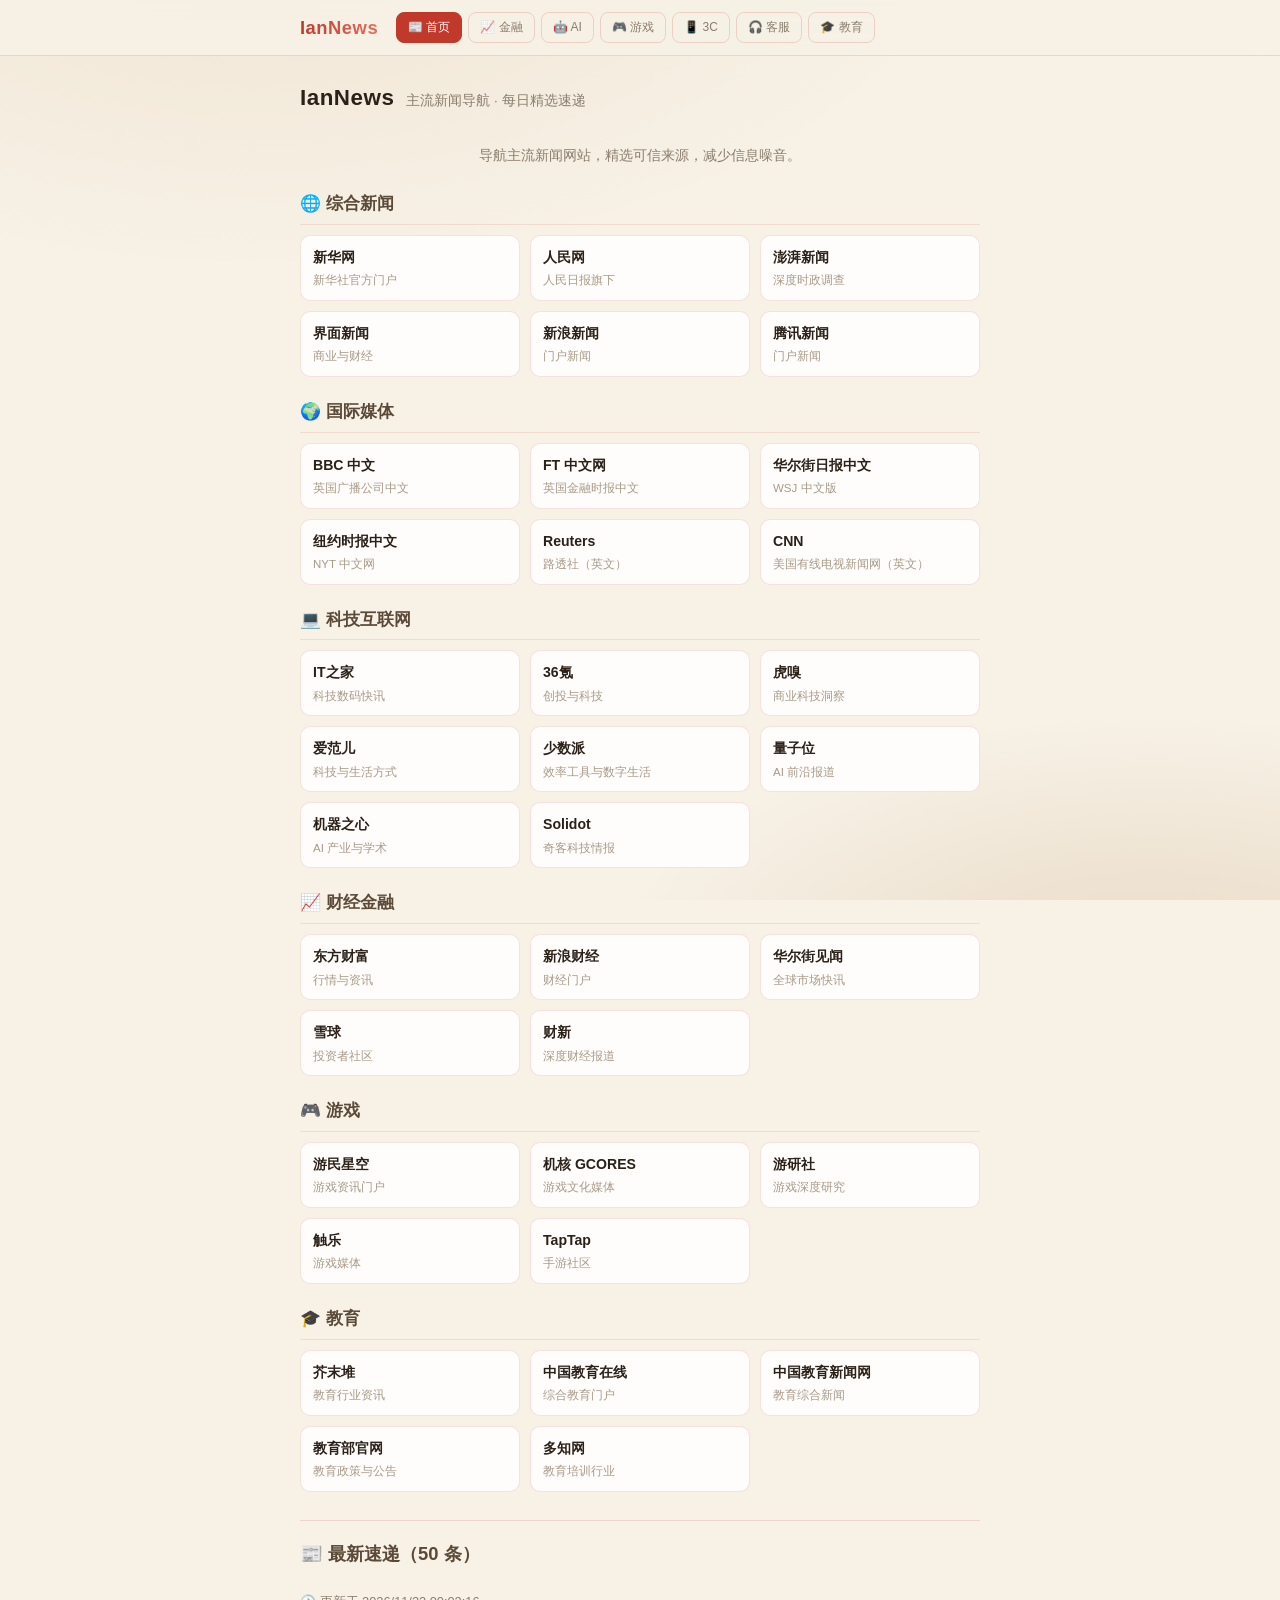
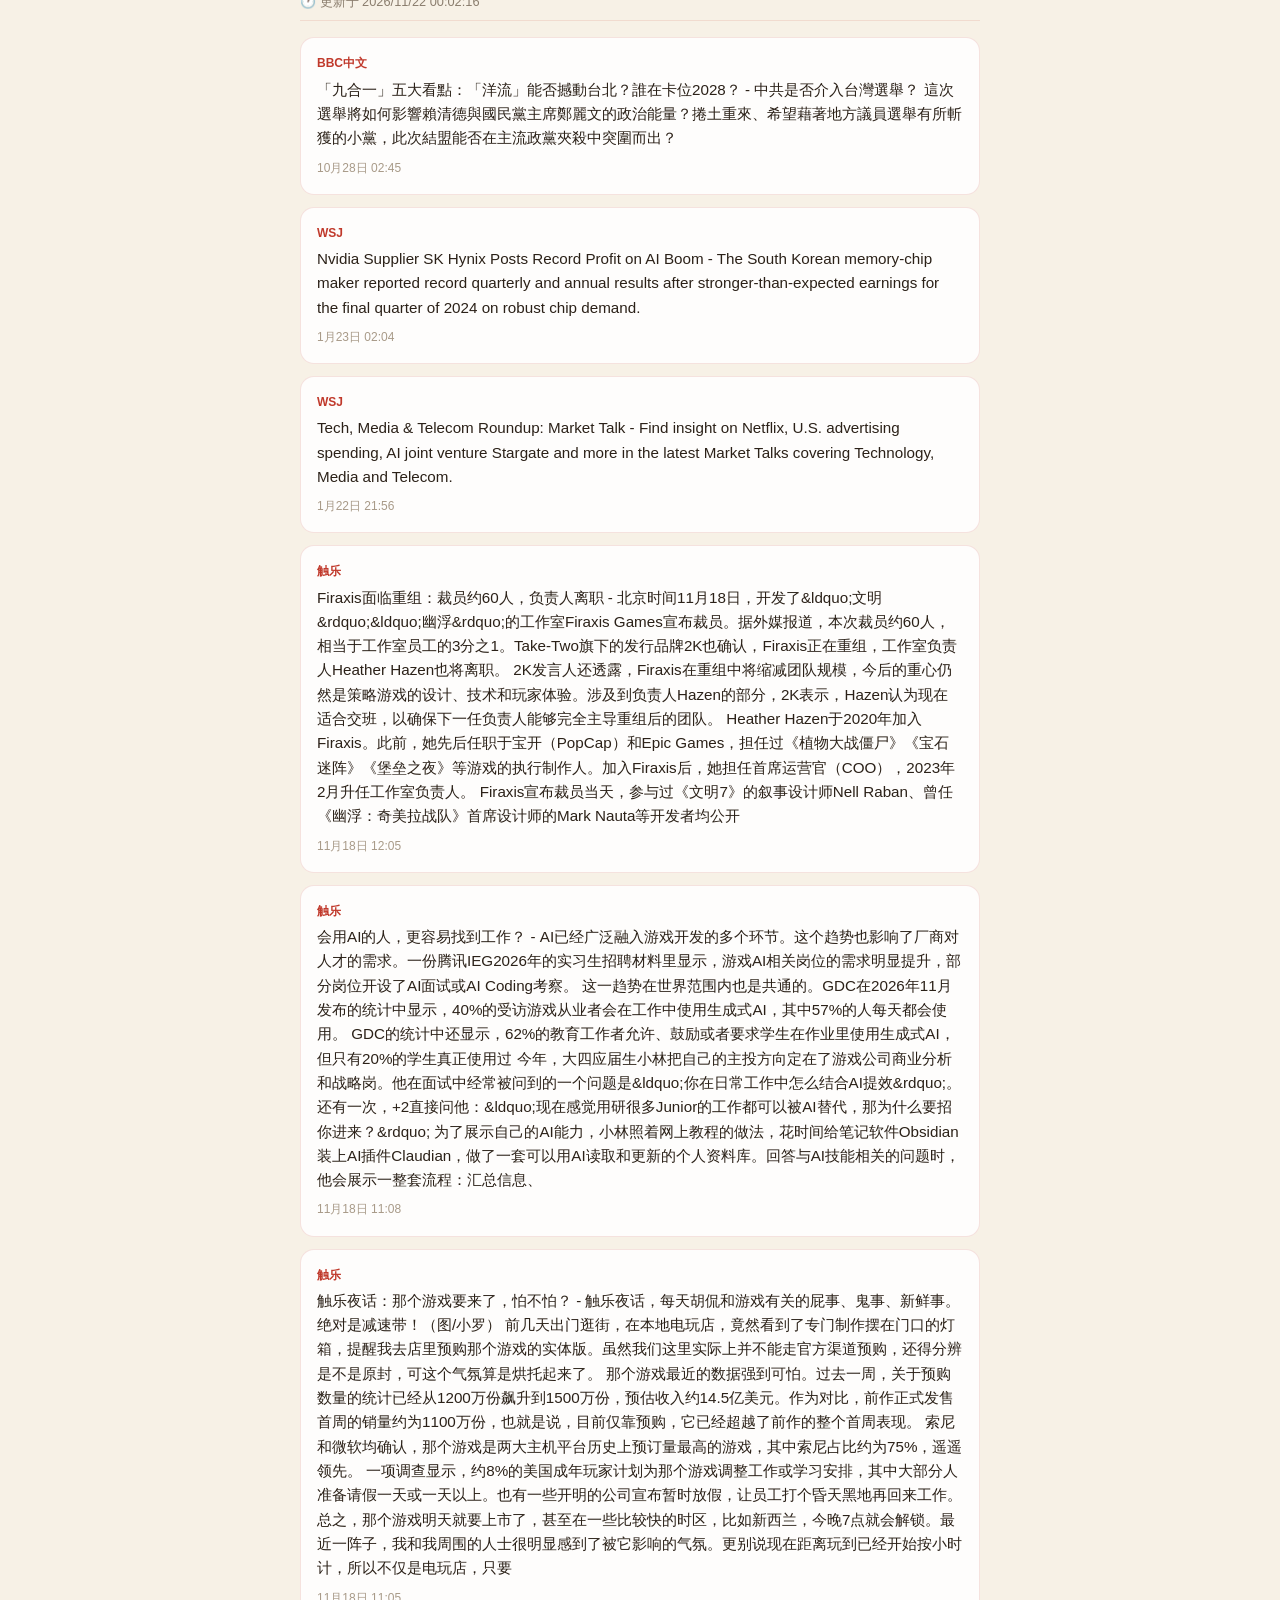
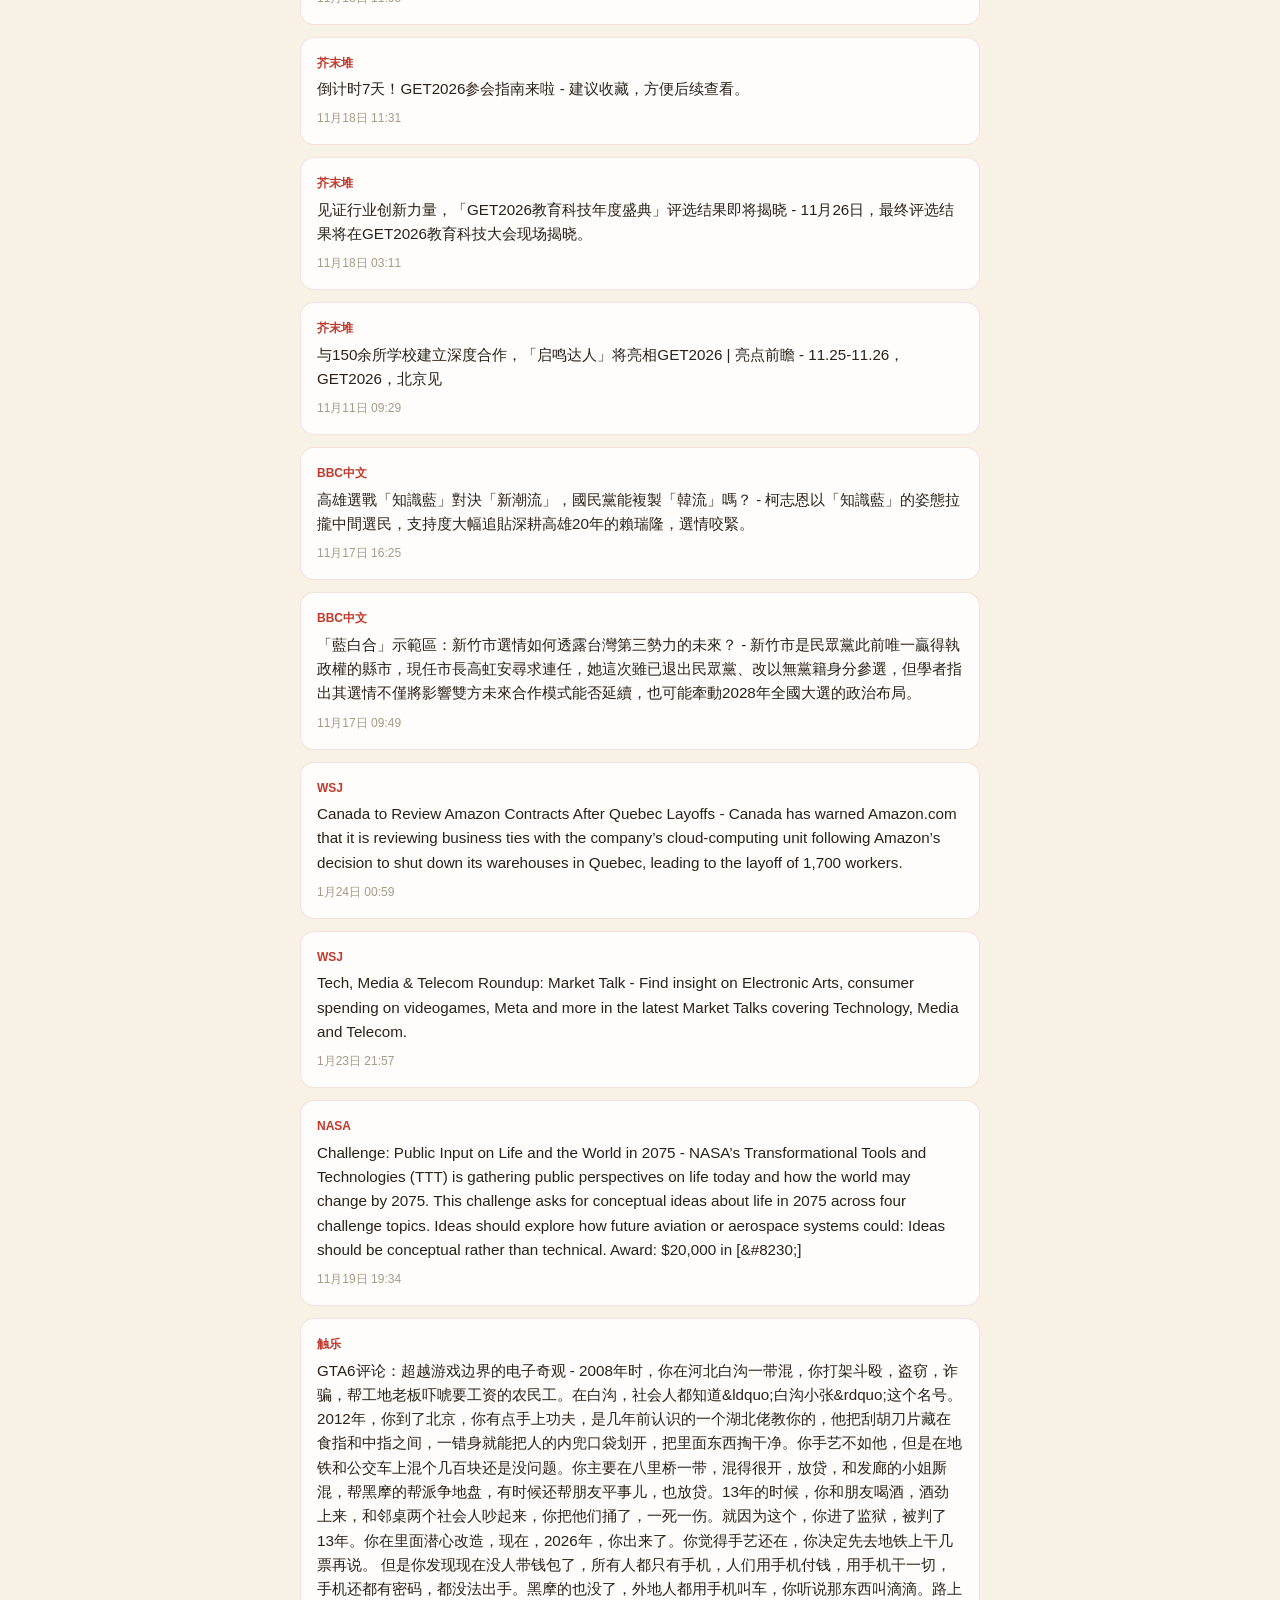
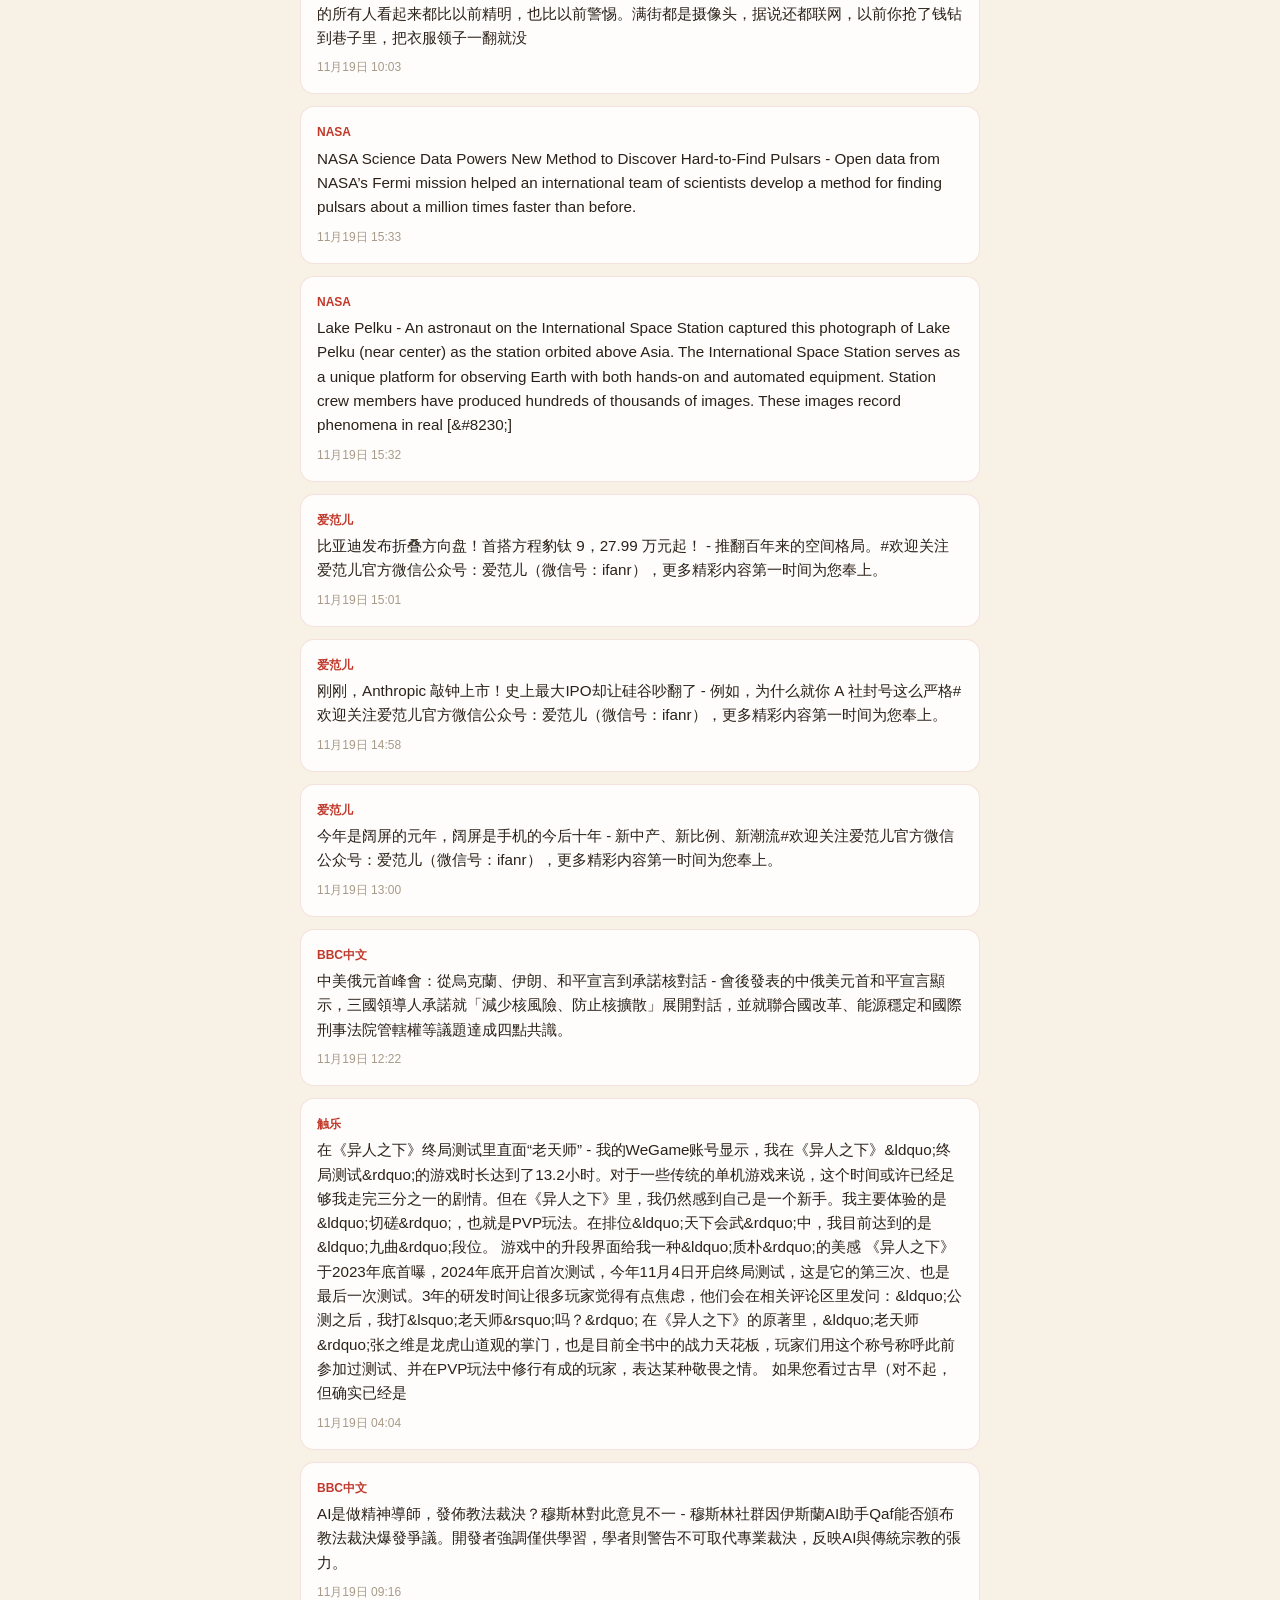
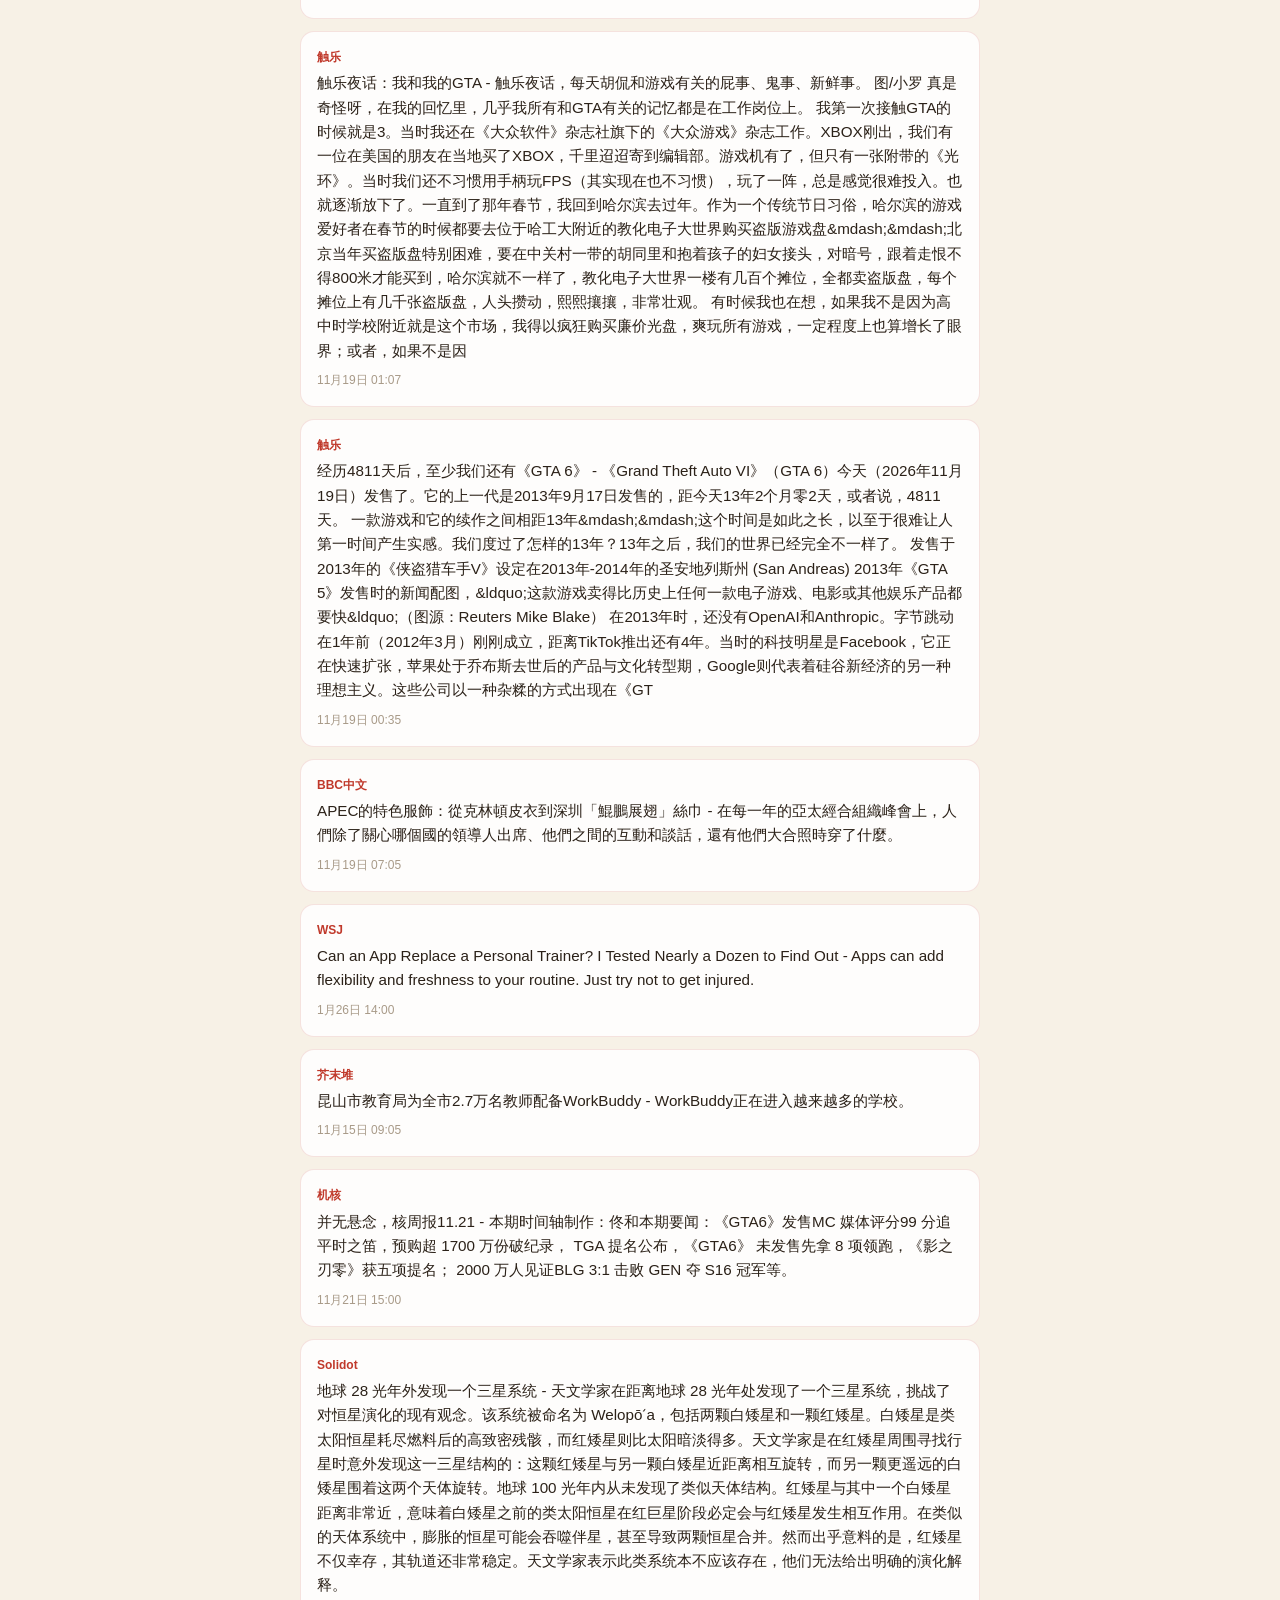
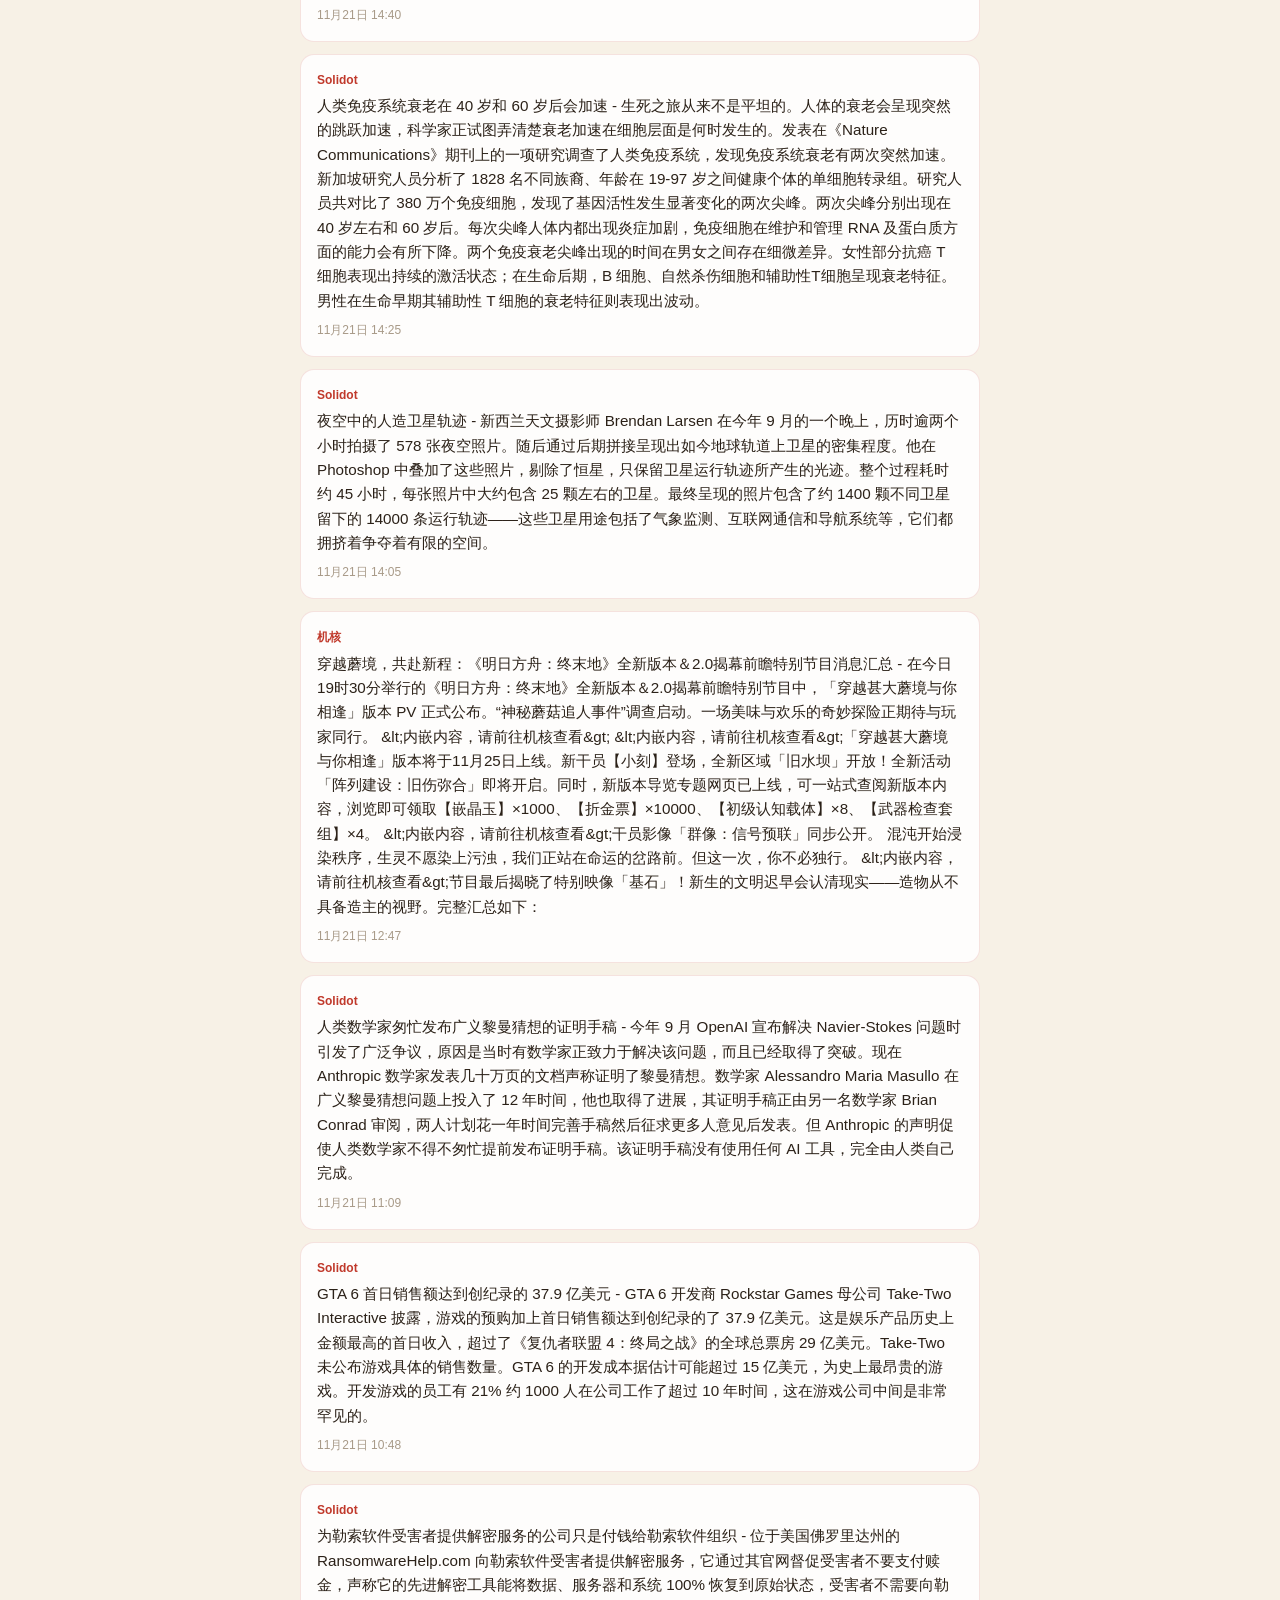
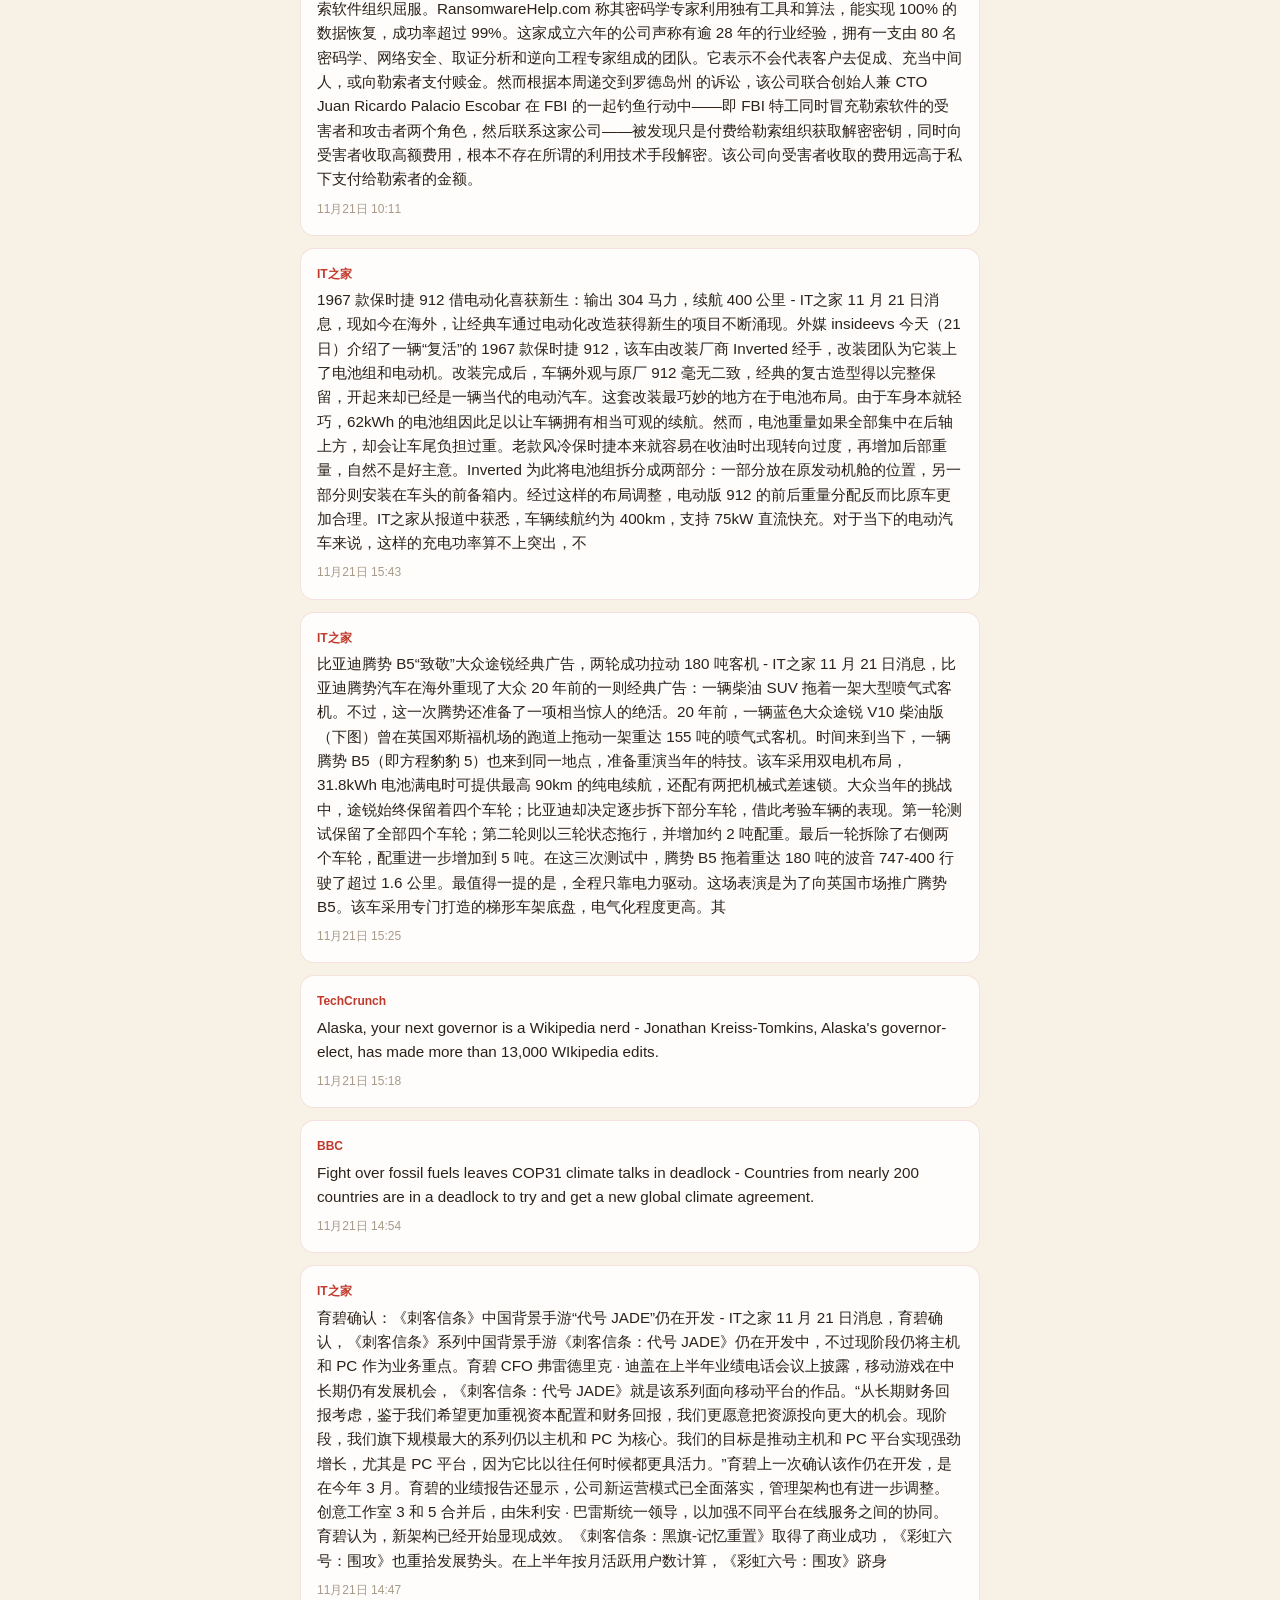
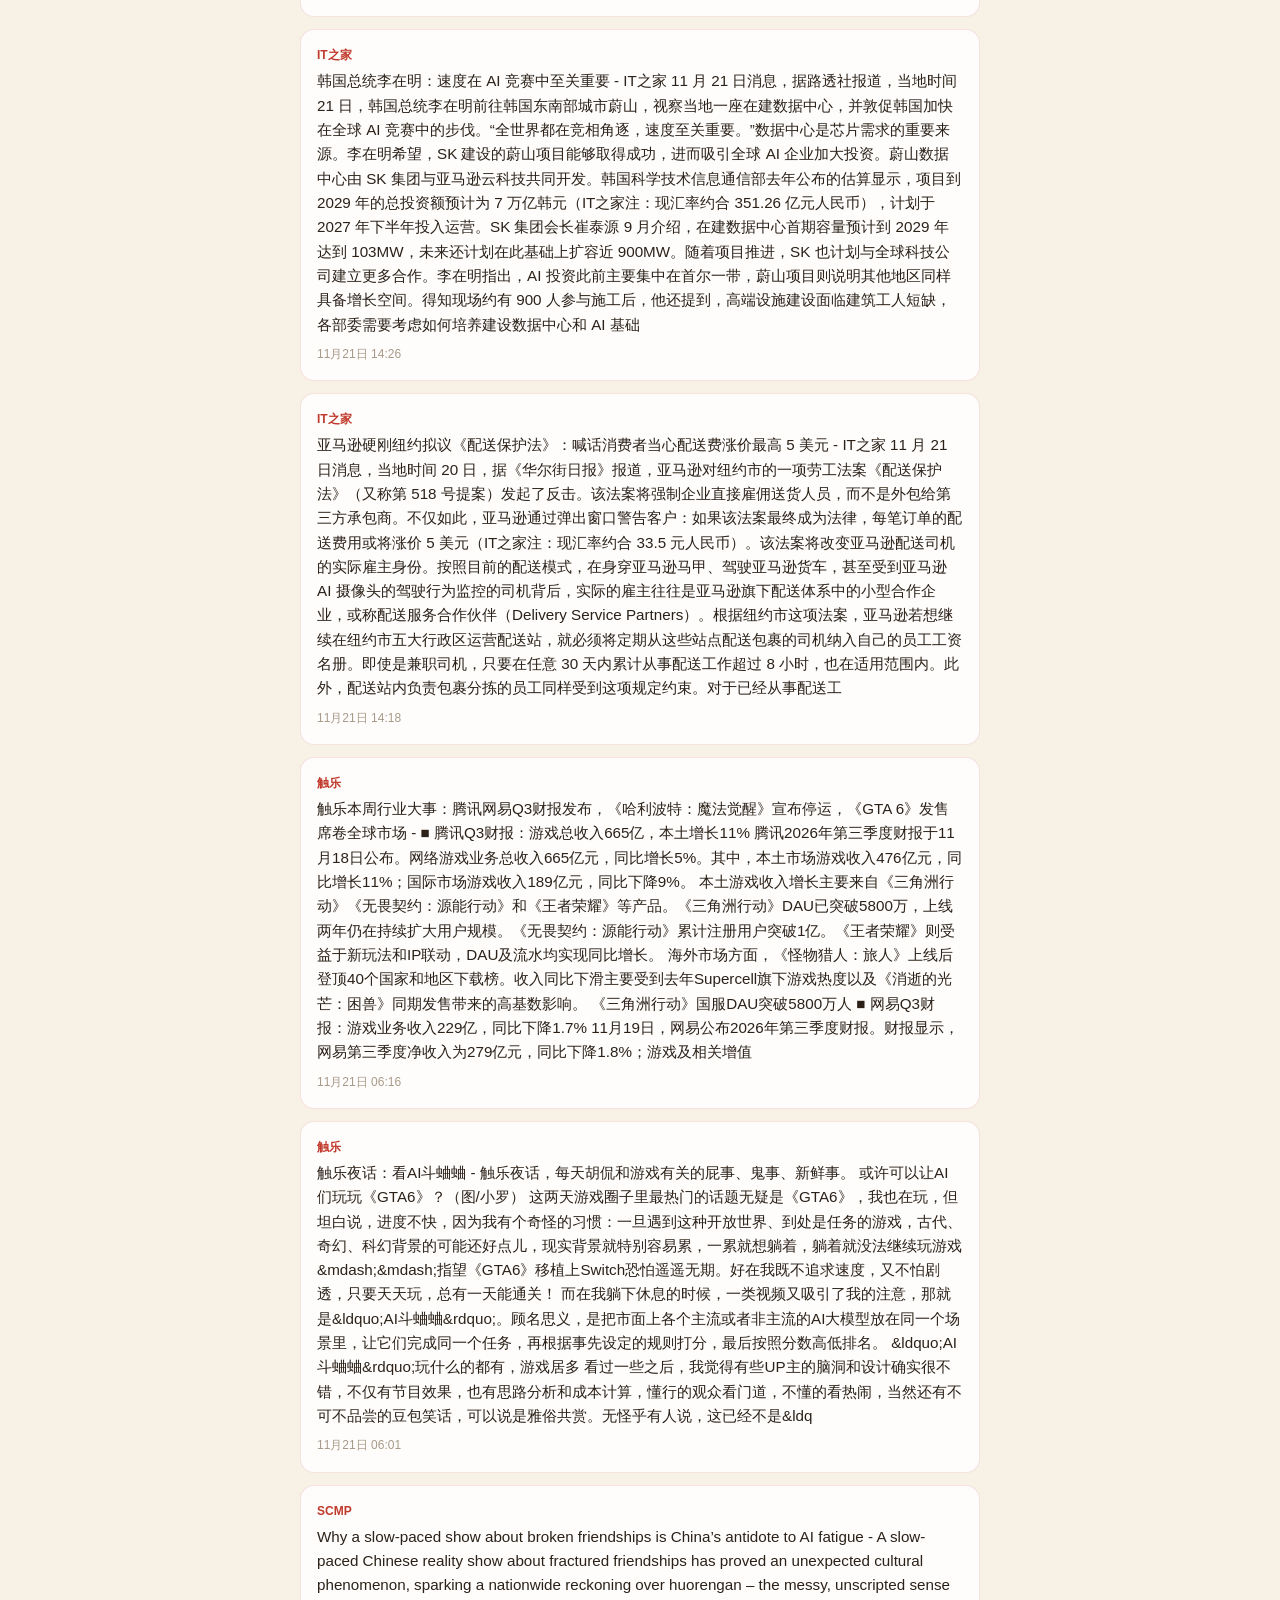
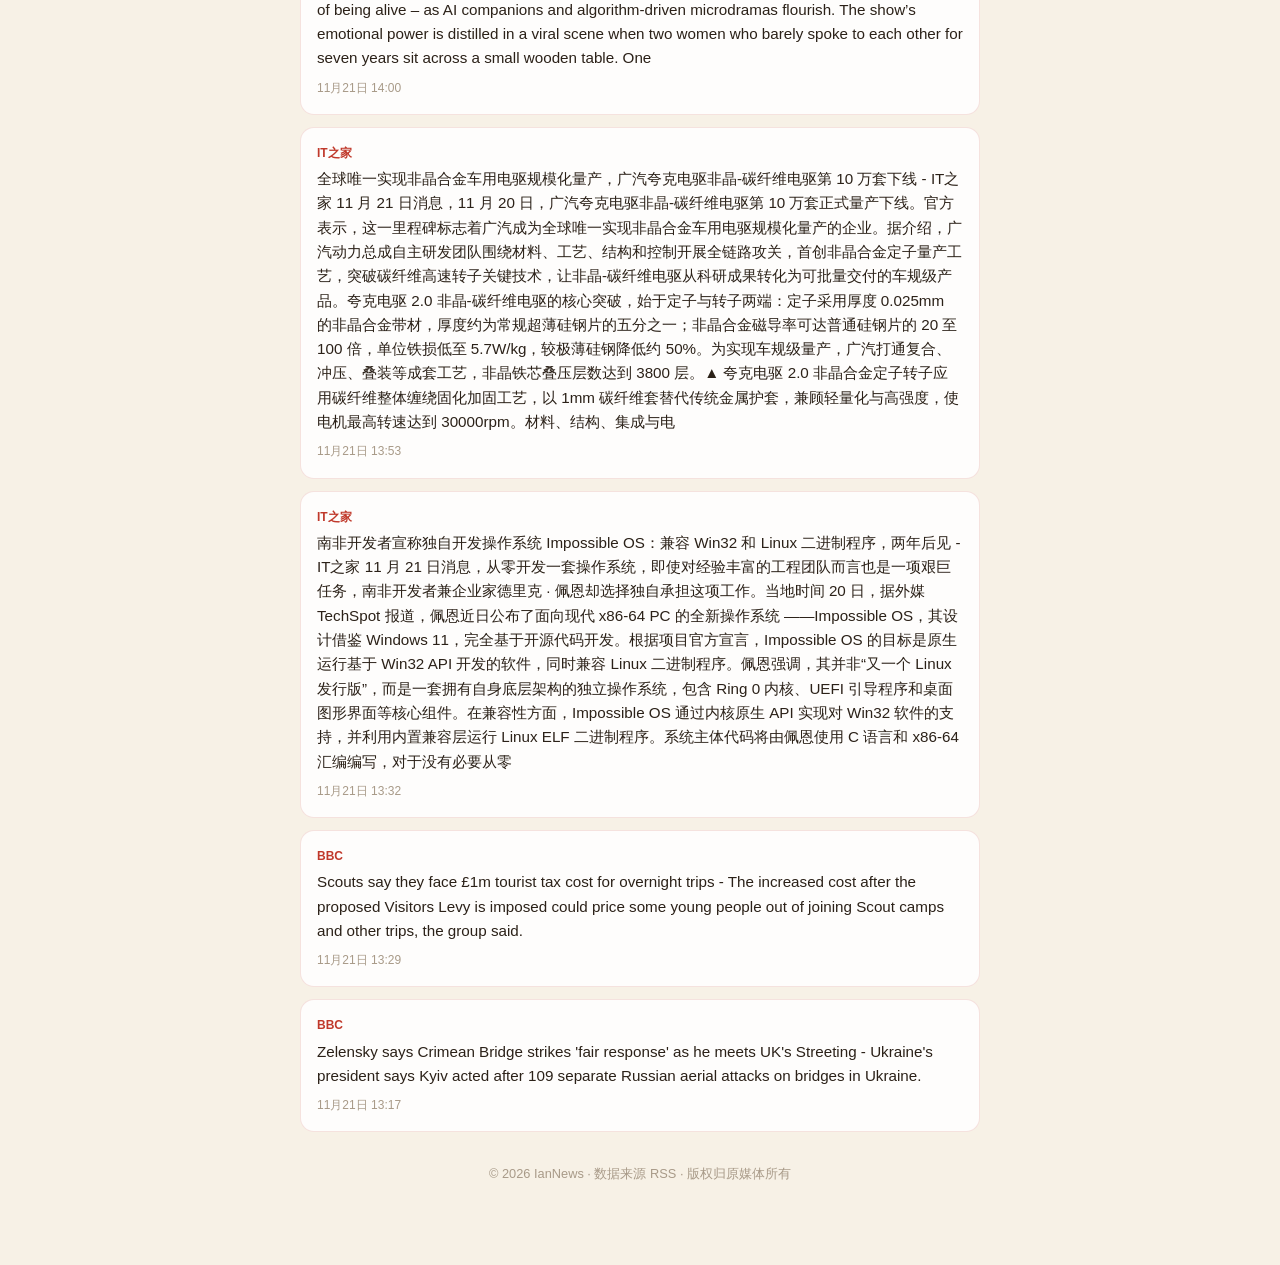
==== commit 25bf422f: "auto: update news" ====
--- a/index.html
+++ b/index.html
@@ -7,7 +7,7 @@
   <link rel="stylesheet" href="style.css">
   <script>
     // 新闻数据已内置在 HTML 中，无需额外 fetch
-    window.__NEWS_DATA__ = {&quot;fetchedAt&quot;: &quot;2026-11-19T17:15:06Z&quot;, &quot;articles&quot;: [{&quot;id&quot;: &quot;rss_BBC中文_8&quot;, &quot;author&quot;: &quot;BBC中文&quot;, &quot;text&quot;: &quot;「九合一」五大看點：「洋流」能否撼動台北？誰在卡位2028？ - 中共是否介入台灣選舉？ 這次選舉將如何影響賴清德與國民黨主席鄭麗文的政治能量？捲土重來、希望藉著地方議員選舉有所斬獲的小黨，此次結盟能否在主流政黨夾殺中突圍而出？&quot;, &quot;translated&quot;: &quot;&quot;, &quot;url&quot;: &quot;https://www.bbc.com/zhongwen/articles/cm8xzrg40dq1o/trad?at_medium=RSS&amp;at_campaign=rss&quot;, &quot;createdAt&quot;: &quot;Wed, 28 Oct 2026 02:45:08 GMT&quot;, &quot;likes&quot;: null, &quot;retweets&quot;: null}, {&quot;id&quot;: &quot;rss_WSJ_10&quot;, &quot;author&quot;: &quot;WSJ&quot;, &quot;text&quot;: &quot;Nvidia Supplier SK Hynix Posts Record Profit on AI Boom - The South Korean memory-chip maker reported record quarterly and annual results after stronger-than-expected earnings for the final quarter of 2024 on robust chip demand.&quot;, &quot;translated&quot;: &quot;&quot;, &quot;url&quot;: &quot;https://www.wsj.com/articles/sk-hynix-posts-strong-fourth-quarter-net-profit-on-ai-boom-6f32e38b?mod=rss_Technology&quot;, &quot;createdAt&quot;: &quot;Wed, 22 Jan 2025 21:04:00 -0500&quot;, &quot;likes&quot;: null, &quot;retweets&quot;: null}, {&quot;id&quot;: &quot;rss_WSJ_11&quot;, &quot;author&quot;: &quot;WSJ&quot;, &quot;text&quot;: &quot;Tech, Media &amp; Telecom Roundup: Market Talk - Find insight on Netflix, U.S. advertising spending, AI joint venture Stargate and more in the latest Market Talks covering Technology, Media and Telecom.&quot;, &quot;translated&quot;: &quot;&quot;, &quot;url&quot;: &quot;https://www.wsj.com/articles/tech-media-telecom-roundup-market-talk-85899e83?mod=rss_Technology&quot;, &quot;createdAt&quot;: &quot;Wed, 22 Jan 2025 16:56:00 -0500&quot;, &quot;likes&quot;: null, &quot;retweets&quot;: null}, {&quot;id&quot;: &quot;rss_爱范儿_5&quot;, &quot;author&quot;: &quot;爱范儿&quot;, &quot;text&quot;: &quot;刚刚，Gemini 4 Neon 突袭发布，性价比一夜斩杀 Opus 5.5 - 性能更强，还更便宜#欢迎关注爱范儿官方微信公众号：爱范儿（微信号：ifanr），更多精彩内容第一时间为您奉上。&quot;, &quot;translated&quot;: &quot;&quot;, &quot;url&quot;: &quot;https://www.ifanr.com/1690235?utm_source=rss&amp;utm_medium=rss&amp;utm_campaign=&quot;, &quot;createdAt&quot;: &quot;Wed, 18 Nov 2026 23:56:47 +0000&quot;, &quot;likes&quot;: null, &quot;retweets&quot;: null}, {&quot;id&quot;: &quot;rss_TechCrunch_9&quot;, &quot;author&quot;: &quot;TechCrunch&quot;, &quot;text&quot;: &quot;Amidst fears of AI cyberattacks, Satya Nadella says lots of critical infrastructure is ‘unpatchable’ - The Microsoft CEO downplayed the recent Outlook outage while noting that AI was causing both opportunities and new challenges for securing much of the connected world.&quot;, &quot;translated&quot;: &quot;&quot;, &quot;url&quot;: &quot;https://techcrunch.com/2026/11/18/amidst-fears-of-ai-cyberattacks-satya-nadella-says-lots-of-critical-infrastructure-is-unpatchable/&quot;, &quot;createdAt&quot;: &quot;Wed, 18 Nov 2026 23:45:00 +0000&quot;, &quot;likes&quot;: null, &quot;retweets&quot;: null}, {&quot;id&quot;: &quot;rss_Solidot_10&quot;, &quot;author&quot;: &quot;Solidot&quot;, &quot;text&quot;: &quot;特斯拉以 3 万美元向客户出售 Cybercab 然后每月收 299 美元 - 特斯拉宣布以 3 万美元向特选客户出售无人驾驶汽车 Cybercab，然后每月必须支付 299 美元否则汽车不会启动。Cybercab 类似 Waymo 旗下的无人驾驶出租车，没有方向盘也没有刹车踏板，但不同的是 Waymo 的汽车提供的网约车服务，而特斯拉计划将其提供给少许客户。分析师认为这类似花 3 万美元买下一个特许经营权。特斯拉称，如果 Cybercab 车主未能按时足额缴纳费用，汽车会停止工作。如果车主试图在不支持该服务的区域（目前仅限于佛罗里达州和德克萨斯州部分城市）使用汽车，它同样无法工作。如果车主有任何被认定为未经授权或不当的行为，特斯拉有权暂停或取消其订阅，届时汽车将停止工作。如果汽车失去网络连接，它同样会停止工作。此外未经特斯拉书面同意车主不得出售或转让汽车。特斯拉还建议 13 岁以下儿童不要乘坐 Cyber​​cab，并明确禁止儿童在没有成年人陪同的情况下单独乘车。&quot;, &quot;translated&quot;: &quot;&quot;, &quot;url&quot;: &quot;https://www.solidot.org/story?sid=85926&quot;, &quot;createdAt&quot;: &quot;Wed, 18 Nov 2026 23:29:11 +0800&quot;, &quot;likes&quot;: null, &quot;retweets&quot;: null}, {&quot;id&quot;: &quot;rss_TechCrunch_10&quot;, &quot;author&quot;: &quot;TechCrunch&quot;, &quot;text&quot;: &quot;Elon Musk says ousting Jensen Huang is like ‘kicking Michael Jordan off your team’ - “I don’t think [Huang is] disloyal to the United States,\&quot; Musk said.&quot;, &quot;translated&quot;: &quot;&quot;, &quot;url&quot;: &quot;https://techcrunch.com/2026/11/18/elon-musk-says-ousting-jensen-huang-is-like-kicking-michael-jordan-off-your-team/&quot;, &quot;createdAt&quot;: &quot;Wed, 18 Nov 2026 23:25:17 +0000&quot;, &quot;likes&quot;: null, &quot;retweets&quot;: null}, {&quot;id&quot;: &quot;rss_TechCrunch_11&quot;, &quot;author&quot;: &quot;TechCrunch&quot;, &quot;text&quot;: &quot;Microsoft CEO Satya Nadella remains confident in Nvidia after Huang’s exit - Microsoft CEO Satya Nadella expressed confidence in Jensen Huang&#x27;s successor Colette Kress, who is serving as Nvidia&#x27;s interim CEO.&quot;, &quot;translated&quot;: &quot;&quot;, &quot;url&quot;: &quot;https://techcrunch.com/2026/11/18/microsoft-ceo-satya-nadella-remains-confident-in-nvidia-after-huangs-exit/&quot;, &quot;createdAt&quot;: &quot;Wed, 18 Nov 2026 23:17:28 +0000&quot;, &quot;likes&quot;: null, &quot;retweets&quot;: null}, {&quot;id&quot;: &quot;rss_Solidot_11&quot;, &quot;author&quot;: &quot;Solidot&quot;, &quot;text&quot;: &quot;陆游：最早探索猫内心世界的诗人 - 如果你阅读本文，那么你的社媒信息流肯定充斥着猫咪。这并不出人意料，毕竟互联网是属于猫的。人类对家猫的喜爱其实是一种相对较近的现象。在很多地方，猫曾被视为可疑之物，遭受过残酷对待。猫最早的文学记载之一是成文于九世纪，由一位不知名爱尔兰僧侣所作的诗《Pangur Bán》。生活在 12 世纪的诗人陆游一生创作了逾 9000 篇诗作，其中有多篇是以猫为主题，有三篇甚至冠名为《赠猫》。陆游之前尚未见有以猫为赠诗对象的文学记载。陆游在诗里坦诚养猫是为保护藏书免受鼠患，“惭愧家贫策勋薄，寒无毡坐食无鱼。”他也在诗里批评了猫的懒惰，“时时醉薄荷，夜夜占氍毹。”但随之称赞猫的成绩，“鼠穴功方列，鱼餐赏岂无。”他还给猫起了名字，“仍当立名字，唤作小於菟。”於菟是老虎的意思，即称猫咪为小老虎，这个名字显然被很多人用过。他还描述了猫老年的生活，“执鼠无功元不劾，一箪鱼饭以时来。看君终日常安卧，何事纷纷去又回？”这是他去世前一年写下的。&quot;, &quot;translated&quot;: &quot;&quot;, &quot;url&quot;: &quot;https://www.solidot.org/story?sid=85925&quot;, &quot;createdAt&quot;: &quot;Wed, 18 Nov 2026 22:58:22 +0800&quot;, &quot;likes&quot;: null, &quot;retweets&quot;: null}, {&quot;id&quot;: &quot;rss_NASA_6&quot;, &quot;author&quot;: &quot;NASA&quot;, &quot;text&quot;: &quot;NASA Sets Coverage for Northrop Grumman CRS-25 Launch, Prelaunch - NASA, Northrop Grumman, and SpaceX are targeting no earlier than 10:47 a.m. EST, Sunday, Nov. 29, for the next launch delivering science investigations, supplies, and equipment to the International Space Station. The agency also will hold a prelaunch media teleconference on Monday, Nov. 23. Filled with approximately 11,000 pounds of cargo, the Northrop Grumman Cygnus [&amp;#8230;]&quot;, &quot;translated&quot;: &quot;&quot;, &quot;url&quot;: &quot;https://www.nasa.gov/news-release/nasa-sets-coverage-for-northrop-grumman-crs-25-launch-prelaunch/&quot;, &quot;createdAt&quot;: &quot;Wed, 18 Nov 2026 22:19:17 +0000&quot;, &quot;likes&quot;: null, &quot;retweets&quot;: null}, {&quot;id&quot;: &quot;rss_极客公园_2&quot;, &quot;author&quot;: &quot;极客公园&quot;, &quot;text&quot;: &quot;\n        跑分狂飙，实测翻车，刚发的 GPT-6.2 暴露了 OpenAI 的软肋\n       - 作者｜Techno 之王 编辑｜靖宇 「基本不可用，不推荐」。 OpenAI 新模型上线仅仅 8 分钟，硅谷知名创业者 Matt Shumer，就在社交平台上扔下一句毫不留情的评价。 紧接着，拥有大批开发者拥趸的 Theo Browne，发了一篇长文《我为什么讨厌 GPT-6.2 Astra》。向来对前沿模型保持温和耐心的沃顿商学院教授 Ethan Mollick，测完后也给出了罕见的严厉定调，「非常不稳定且古怪」，直言这是「自 GPT-4.5 以来 OpenAI 前沿发布首次未见明显进步」。 这原本该是 OpenAI 是一场漂亮的反击战。 北京时间 11 月 18 日凌晨，OpenAI 正式推出新一代旗舰 GPT-6.2 Astra 与日常主力 GPT-6.2 Sol。官方把 Astra 的 API 单价直接砍掉 20%，还交出了一张从智能体到科研全面刷新纪录的成绩单。 当纸面跑分的狂飙撞上一线开发者的集体吐槽，这种极致的割裂感，恰恰揭开了 OpenAI 当下最真实的窘境。 &quot;, &quot;translated&quot;: &quot;&quot;, &quot;url&quot;: &quot;http://www.geekpark.net/news/374175&quot;, &quot;createdAt&quot;: &quot;Wed, 18 Nov 2026 21:40:28 +0800&quot;, &quot;likes&quot;: null, &quot;retweets&quot;: null}, {&quot;id&quot;: &quot;rss_触乐_4&quot;, &quot;author&quot;: &quot;触乐&quot;, &quot;text&quot;: &quot;Firaxis面临重组：裁员约60人，负责人离职 - 北京时间11月18日，开发了&amp;ldquo;文明&amp;rdquo;&amp;ldquo;幽浮&amp;rdquo;的工作室Firaxis Games宣布裁员。据外媒报道，本次裁员约60人，相当于工作室员工的3分之1。Take-Two旗下的发行品牌2K也确认，Firaxis正在重组，工作室负责人Heather Hazen也将离职。 2K发言人还透露，Firaxis在重组中将缩减团队规模，今后的重心仍然是策略游戏的设计、技术和玩家体验。涉及到负责人Hazen的部分，2K表示，Hazen认为现在适合交班，以确保下一任负责人能够完全主导重组后的团队。 Heather Hazen于2020年加入Firaxis。此前，她先后任职于宝开（PopCap）和Epic Games，担任过《植物大战僵尸》《宝石迷阵》《堡垒之夜》等游戏的执行制作人。加入Firaxis后，她担任首席运营官（COO），2023年2月升任工作室负责人。 Firaxis宣布裁员当天，参与过《文明7》的叙事设计师Nell Raban、曾任《幽浮：奇美拉战队》首席设计师的Mark Nauta等开发者均公开&quot;, &quot;translated&quot;: &quot;&quot;, &quot;url&quot;: &quot;http://www.chuapp.com/article/291771.html&quot;, &quot;createdAt&quot;: &quot;Wed, 18 Nov 2026 20:05:00 +0800&quot;, &quot;likes&quot;: null, &quot;retweets&quot;: null}, {&quot;id&quot;: &quot;rss_触乐_5&quot;, &quot;author&quot;: &quot;触乐&quot;, &quot;text&quot;: &quot;会用AI的人，更容易找到工作？ - AI已经广泛融入游戏开发的多个环节。这个趋势也影响了厂商对人才的需求。一份腾讯IEG2026年的实习生招聘材料里显示，游戏AI相关岗位的需求明显提升，部分岗位开设了AI面试或AI Coding考察。 这一趋势在世界范围内也是共通的。GDC在2026年11月发布的统计中显示，40%的受访游戏从业者会在工作中使用生成式AI，其中57%的人每天都会使用。 GDC的统计中还显示，62%的教育工作者允许、鼓励或者要求学生在作业里使用生成式AI，但只有20%的学生真正使用过 今年，大四应届生小林把自己的主投方向定在了游戏公司商业分析和战略岗。他在面试中经常被问到的一个问题是&amp;ldquo;你在日常工作中怎么结合AI提效&amp;rdquo;。还有一次，+2直接问他：&amp;ldquo;现在感觉用研很多Junior的工作都可以被AI替代，那为什么要招你进来？&amp;rdquo; 为了展示自己的AI能力，小林照着网上教程的做法，花时间给笔记软件Obsidian装上AI插件Claudian，做了一套可以用AI读取和更新的个人资料库。回答与AI技能相关的问题时，他会展示一整套流程：汇总信息、&quot;, &quot;translated&quot;: &quot;&quot;, &quot;url&quot;: &quot;http://www.chuapp.com/article/291769.html&quot;, &quot;createdAt&quot;: &quot;Wed, 18 Nov 2026 19:08:11 +0800&quot;, &quot;likes&quot;: null, &quot;retweets&quot;: null}, {&quot;id&quot;: &quot;rss_触乐_6&quot;, &quot;author&quot;: &quot;触乐&quot;, &quot;text&quot;: &quot;触乐夜话：那个游戏要来了，怕不怕？ - 触乐夜话，每天胡侃和游戏有关的屁事、鬼事、新鲜事。 绝对是减速带！（图/小罗） 前几天出门逛街，在本地电玩店，竟然看到了专门制作摆在门口的灯箱，提醒我去店里预购那个游戏的实体版。虽然我们这里实际上并不能走官方渠道预购，还得分辨是不是原封，可这个气氛算是烘托起来了。 那个游戏最近的数据强到可怕。过去一周，关于预购数量的统计已经从1200万份飙升到1500万份，预估收入约14.5亿美元。作为对比，前作正式发售首周的销量约为1100万份，也就是说，目前仅靠预购，它已经超越了前作的整个首周表现。 索尼和微软均确认，那个游戏是两大主机平台历史上预订量最高的游戏，其中索尼占比约为75%，遥遥领先。 一项调查显示，约8%的美国成年玩家计划为那个游戏调整工作或学习安排，其中大部分人准备请假一天或一天以上。也有一些开明的公司宣布暂时放假，让员工打个昏天黑地再回来工作。 总之，那个游戏明天就要上市了，甚至在一些比较快的时区，比如新西兰，今晚7点就会解锁。最近一阵子，我和我周围的人士很明显感到了被它影响的气氛。更别说现在距离玩到已经开始按小时计，所以不仅是电玩店，只要&quot;, &quot;translated&quot;: &quot;&quot;, &quot;url&quot;: &quot;http://www.chuapp.com/article/291764.html&quot;, &quot;createdAt&quot;: &quot;Wed, 18 Nov 2026 19:05:00 +0800&quot;, &quot;likes&quot;: null, &quot;retweets&quot;: null}, {&quot;id&quot;: &quot;rss_NASA_7&quot;, &quot;author&quot;: &quot;NASA&quot;, &quot;text&quot;: &quot;MAF EAP – Holidays – How to manage the BAH HUMBUG that tries to sneak in - Holidays are often a fun break during a busy year – a long weekend here and there is an event many of us can get behind.&amp;#160; However, when a short holiday break turns into a full holiday season, we know that this is a different “ball game”. Everyone has stress about something – some people [&amp;#8230;]&quot;, &quot;translated&quot;: &quot;&quot;, &quot;url&quot;: &quot;https://www.nasa.gov/centers-and-facilities/michoud/maf-eap/maf-eap-holidays-how-to-manage-the-bah-humbug-that-tries-to-sneak-in/&quot;, &quot;createdAt&quot;: &quot;Wed, 18 Nov 2026 18:58:27 +0000&quot;, &quot;likes&quot;: null, &quot;retweets&quot;: null}, {&quot;id&quot;: &quot;rss_NASA_8&quot;, &quot;author&quot;: &quot;NASA&quot;, &quot;text&quot;: &quot;NASA Announces Mid-Power Electric Rocket Challenge for US Companies - NASA launched a new competition inviting U.S. companies to produce prototypes of mid-power Hall effect thrusters – a type of electric propulsion system considered crucial for future space operations and exploration. Hall effect thrusters use an electric field to accelerate a propellant gas, producing efficient thrust for long-duration missions. Used for propelling satellites and deep [&amp;#8230;]&quot;, &quot;translated&quot;: &quot;&quot;, &quot;url&quot;: &quot;https://www.nasa.gov/directorates/stmd/prizes-challenges-crowdsourcing-program/nasa-announces-mid-power-electric-rocket-challenge-for-us-companies/&quot;, &quot;createdAt&quot;: &quot;Wed, 18 Nov 2026 18:12:32 +0000&quot;, &quot;likes&quot;: null, &quot;retweets&quot;: null}, {&quot;id&quot;: &quot;rss_NASA_9&quot;, &quot;author&quot;: &quot;NASA&quot;, &quot;text&quot;: &quot;Empire State Building Goes Gold for Voyager - The Empire State Building is seen illuminated in gold to celebrate NASA&amp;#8217;s Voyager 1 spacecraft as it was about to pass one light-day away from Earth, a distance reached by no other human-made object, Nov. 17, 2026. The color gold represents the gold-plated copper phonograph record that is flying on Voyager; the Golden Record contains [&amp;#8230;]&quot;, &quot;translated&quot;: &quot;&quot;, &quot;url&quot;: &quot;https://www.nasa.gov/image-article/empire-state-building-goes-gold-for-voyager/&quot;, &quot;createdAt&quot;: &quot;Wed, 18 Nov 2026 17:50:26 +0000&quot;, &quot;likes&quot;: null, &quot;retweets&quot;: null}, {&quot;id&quot;: &quot;rss_爱范儿_6&quot;, &quot;author&quot;: &quot;爱范儿&quot;, &quot;text&quot;: &quot;《GTA VI》首发体验：过去十年最好的游戏，也可能是未来十年最好的游戏 - 欢迎回到罪城#欢迎关注爱范儿官方微信公众号：爱范儿（微信号：ifanr），更多精彩内容第一时间为您奉上。&quot;, &quot;translated&quot;: &quot;&quot;, &quot;url&quot;: &quot;https://www.ifanr.com/1690188?utm_source=rss&amp;utm_medium=rss&amp;utm_campaign=&quot;, &quot;createdAt&quot;: &quot;Wed, 18 Nov 2026 17:16:31 +0000&quot;, &quot;likes&quot;: null, &quot;retweets&quot;: null}, {&quot;id&quot;: &quot;rss_BBC中文_11&quot;, &quot;author&quot;: &quot;BBC中文&quot;, &quot;text&quot;: &quot;APEC深圳峰會：習近平親赴機場迎接特朗普，46年來首次中國元首接機 - 這是中國自1980年以來，首次有最高領導人親赴機場迎接外國元首。1980年前，華國鋒、毛澤東都有多次赴機場迎接外國領袖的歷史。&quot;, &quot;translated&quot;: &quot;&quot;, &quot;url&quot;: &quot;https://www.bbc.com/zhongwen/articles/cjy5xkw9g1zpo/trad?at_medium=RSS&amp;at_campaign=rss&quot;, &quot;createdAt&quot;: &quot;Wed, 18 Nov 2026 13:21:40 GMT&quot;, &quot;likes&quot;: null, &quot;retweets&quot;: null}, {&quot;id&quot;: &quot;rss_极客公园_3&quot;, &quot;author&quot;: &quot;极客公园&quot;, &quot;text&quot;: &quot;\n        影视飓风、Manus、影石、OPPO......极客公园创新大会 2027 嘉宾阵容更新！\n       - 首批嘉宾公布以来，IF 2027 收到了超出预期的关注， 短短几天早鸟票已经售罄。 今年 IF 大会的主题是：「Revaluation 价值，另有答案」。 过去一年，AI 正在以超出预期的速度改变世界。变化越来越快，但真正重要的问题并没有变得更简单：下一轮机会在哪里？哪些行业正在发生根本性的变化？当旧的经验和规则不再适用，我们又该如何做出新的判断？ 我们希望 IF 大会呈现的，正是这个时代最值得关注的议题、最有代表性的行动者，以及那些值得被认真听见的思考。 12 月 5-6 日，北京 798艺术区。我们期待与所有关心科技、相信创新、愿意亲自参与变化的人相聚。在这里听见源头的声音，认识正在行动的人，参与那些尚未有答案的讨论，并将新的判断带回各自的工作与生活。 今天新的一批嘉宾揭晓，相信也一定有更多你希望来现场交流的人。 极客公园创始人 &amp;amp; CEO，IF 大会发起人。 当旧的规则正在失效，今年 IF，他将与身处 AI 浪潮最前沿、正在创造未来的人展开对谈，&quot;, &quot;translated&quot;: &quot;&quot;, &quot;url&quot;: &quot;http://www.geekpark.net/news/374125&quot;, &quot;createdAt&quot;: &quot;Wed, 18 Nov 2026 12:12:11 +0800&quot;, &quot;likes&quot;: null, &quot;retweets&quot;: null}, {&quot;id&quot;: &quot;rss_芥末堆_0&quot;, &quot;author&quot;: &quot;芥末堆&quot;, &quot;text&quot;: &quot;倒计时6天！GET2026参会指南来啦 - 建议收藏，方便后续查看。&quot;, &quot;translated&quot;: &quot;&quot;, &quot;url&quot;: &quot;https://www.jiemodui.com/N/139662.html&quot;, &quot;createdAt&quot;: &quot;Wed, 18 Nov 2026 11:31:57 GMT&quot;, &quot;likes&quot;: null, &quot;retweets&quot;: null}, {&quot;id&quot;: &quot;rss_爱范儿_7&quot;, &quot;author&quot;: &quot;爱范儿&quot;, &quot;text&quot;: &quot;这届高校学生，为何选择用鸿蒙创新？ - 有想法就是入场券。#欢迎关注爱范儿官方微信公众号：爱范儿（微信号：ifanr），更多精彩内容第一时间为您奉上。&quot;, &quot;translated&quot;: &quot;&quot;, &quot;url&quot;: &quot;https://www.ifanr.com/1690168?utm_source=rss&amp;utm_medium=rss&amp;utm_campaign=&quot;, &quot;createdAt&quot;: &quot;Wed, 18 Nov 2026 10:45:36 +0000&quot;, &quot;likes&quot;: null, &quot;retweets&quot;: null}, {&quot;id&quot;: &quot;rss_爱范儿_8&quot;, &quot;author&quot;: &quot;爱范儿&quot;, &quot;text&quot;: &quot;深度实测 GPT-6.2：强是真强，难用也是真难用 - 希望国模也快快跟上啊#欢迎关注爱范儿官方微信公众号：爱范儿（微信号：ifanr），更多精彩内容第一时间为您奉上。&quot;, &quot;translated&quot;: &quot;&quot;, &quot;url&quot;: &quot;https://www.ifanr.com/1690130?utm_source=rss&amp;utm_medium=rss&amp;utm_campaign=&quot;, &quot;createdAt&quot;: &quot;Wed, 18 Nov 2026 10:01:23 +0000&quot;, &quot;likes&quot;: null, &quot;retweets&quot;: null}, {&quot;id&quot;: &quot;rss_量子位_8&quot;, &quot;author&quot;: &quot;量子位&quot;, &quot;text&quot;: &quot;Gemini新模型Neon箭在弦上，网友：遍历元素周期表？ - 氖人寻味！&quot;, &quot;translated&quot;: &quot;&quot;, &quot;url&quot;: &quot;https://www.qbitai.com/2026/11/510922.html&quot;, &quot;createdAt&quot;: &quot;Wed, 18 Nov 2026 09:41:55 +0000&quot;, &quot;likes&quot;: null, &quot;retweets&quot;: null}, {&quot;id&quot;: &quot;rss_极客公园_4&quot;, &quot;author&quot;: &quot;极客公园&quot;, &quot;text&quot;: &quot;\n        OpenAI 发布 GPT-6.2 Astra 和 Sol；王兴兴：家用机器人或将迎来技术突破；《GTA 6》开发商批评 AI 公司放任游戏仿制行为｜极客早知道\n       - OpenAI 发布 GPT-6.2 Astra 和 Sol，强化编程、电脑操作与专业工作 OpenAI 正式发布 GPT-6.2 Astra 和 GPT-6.2 Sol 两款模型，重点提升专业任务、Coding、电脑操作和执行效率，并降低部分使用成本。新模型将应用于 ChatGPT Work、Codex 和 API。 其中，Astra 面向复杂编程和专业工作，Sol 则更强调日常多模态任务及工具使用。 OpenAI 同时发布系统安全卡，披露两款模型在网络安全能力方面均达到其 Preparedness Framework 的 Critical 门槛，Astra 的 AI 自我改进能力达到 High 门槛，因此加强了高风险能力的访问限制。（来源：OpenAI） 谷歌 DeepMind 首席战略官跳槽 Anthropic，AI 人才争夺持续升温 11 月 17 日消息，据《The Informat&quot;, &quot;translated&quot;: &quot;&quot;, &quot;url&quot;: &quot;http://www.geekpark.net/news/374109&quot;, &quot;createdAt&quot;: &quot;Wed, 18 Nov 2026 08:48:04 +0800&quot;, &quot;likes&quot;: null, &quot;retweets&quot;: null}, {&quot;id&quot;: &quot;rss_BBC中文_2&quot;, &quot;author&quot;: &quot;BBC中文&quot;, &quot;text&quot;: &quot;美中俄峰會：為何選在深圳麒麟山莊？習仲勳、金正日都曾下榻 - 麒麟山莊離APEC主會場約30分鐘車程，三面環山、一面臨水，封閉性和安保條件都很好。它也與習近平的父親習仲勳有淵源，還接待過已故朝鮮領導人金正日。&quot;, &quot;translated&quot;: &quot;&quot;, &quot;url&quot;: &quot;https://www.bbc.com/zhongwen/articles/cqn0dy4ppxp7o/trad?at_medium=RSS&amp;at_campaign=rss&quot;, &quot;createdAt&quot;: &quot;Wed, 18 Nov 2026 08:06:49 GMT&quot;, &quot;likes&quot;: null, &quot;retweets&quot;: null}, {&quot;id&quot;: &quot;rss_量子位_9&quot;, &quot;author&quot;: &quot;量子位&quot;, &quot;text&quot;: &quot;GPT-6.2难产！OpenAI怕了 - OpenAI也终于活成了2022年谷歌的样子&quot;, &quot;translated&quot;: &quot;&quot;, &quot;url&quot;: &quot;https://www.qbitai.com/2026/11/510914.html&quot;, &quot;createdAt&quot;: &quot;Wed, 18 Nov 2026 07:53:29 +0000&quot;, &quot;likes&quot;: null, &quot;retweets&quot;: null}, {&quot;id&quot;: &quot;rss_爱范儿_9&quot;, &quot;author&quot;: &quot;爱范儿&quot;, &quot;text&quot;: &quot;即梦 Seedance 2.5 大升级，AI 视频生成终于有了自己的 4K 生产线 - 从 AI 出片，走向 AI 交片#欢迎关注爱范儿官方微信公众号：爱范儿（微信号：ifanr），更多精彩内容第一时间为您奉上。&quot;, &quot;translated&quot;: &quot;&quot;, &quot;url&quot;: &quot;https://www.ifanr.com/1690033?utm_source=rss&amp;utm_medium=rss&amp;utm_campaign=&quot;, &quot;createdAt&quot;: &quot;Wed, 18 Nov 2026 04:00:43 +0000&quot;, &quot;likes&quot;: null, &quot;retweets&quot;: null}, {&quot;id&quot;: &quot;rss_爱范儿_10&quot;, &quot;author&quot;: &quot;爱范儿&quot;, &quot;text&quot;: &quot;曾经的纯电超跑之王 Rimac Nevera 宣布停产，CEO 转头造出了 16 缸的布加迪新旗舰 - Rimac 已经拿到了大结果。#欢迎关注爱范儿官方微信公众号：爱范儿（微信号：ifanr），更多精彩内容第一时间为您奉上。&quot;, &quot;translated&quot;: &quot;&quot;, &quot;url&quot;: &quot;https://www.ifanr.com/1690064?utm_source=rss&amp;utm_medium=rss&amp;utm_campaign=&quot;, &quot;createdAt&quot;: &quot;Wed, 18 Nov 2026 03:40:19 +0000&quot;, &quot;likes&quot;: null, &quot;retweets&quot;: null}, {&quot;id&quot;: &quot;rss_芥末堆_1&quot;, &quot;author&quot;: &quot;芥末堆&quot;, &quot;text&quot;: &quot;见证行业创新力量，「GET2026教育科技年度盛典」评选结果即将揭晓 - 11月26日，最终评选结果将在GET2026教育科技大会现场揭晓。&quot;, &quot;translated&quot;: &quot;&quot;, &quot;url&quot;: &quot;https://www.jiemodui.com/N/139661.html&quot;, &quot;createdAt&quot;: &quot;Wed, 18 Nov 2026 03:11:09 GMT&quot;, &quot;likes&quot;: null, &quot;retweets&quot;: null}, {&quot;id&quot;: &quot;rss_爱范儿_11&quot;, &quot;author&quot;: &quot;爱范儿&quot;, &quot;text&quot;: &quot;GPT-6.2 Astra 刚发布即遭大量差评，实测后我觉得它有点冤 - 最聪明的模型，未必是最好用的模型；最好用的模型，也未必需要证明自己最聪明。#欢迎关注爱范儿官方微信公众号：爱范儿（微信号：ifanr），更多精彩内容第一时间为您奉上。&quot;, &quot;translated&quot;: &quot;&quot;, &quot;url&quot;: &quot;https://www.ifanr.com/1690103?utm_source=rss&amp;utm_medium=rss&amp;utm_campaign=&quot;, &quot;createdAt&quot;: &quot;Wed, 18 Nov 2026 02:39:15 +0000&quot;, &quot;likes&quot;: null, &quot;retweets&quot;: null}, {&quot;id&quot;: &quot;rss_芥末堆_6&quot;, &quot;author&quot;: &quot;芥末堆&quot;, &quot;text&quot;: &quot;与150余所学校建立深度合作，「启鸣达人」将亮相GET2026 | 亮点前瞻 - 11.25-11.26，GET2026，北京见&quot;, &quot;translated&quot;: &quot;&quot;, &quot;url&quot;: &quot;https://www.jiemodui.com/N/139656.html&quot;, &quot;createdAt&quot;: &quot;Wed, 11 Nov 2026 09:29:26 GMT&quot;, &quot;likes&quot;: null, &quot;retweets&quot;: null}, {&quot;id&quot;: &quot;rss_触乐_7&quot;, &quot;author&quot;: &quot;触乐&quot;, &quot;text&quot;: &quot;触乐夜话：误打误撞 - 触乐夜话，每天胡侃和游戏有关的屁事、鬼事、新鲜事。 好像哪里不太对（图/小罗） 前两周，因为参加&amp;ldquo;流放之路&amp;rdquo;相关活动，我去了一次新西兰。 也是误打误撞，当地的一位朋友Y说我运气好，正赶上新西兰大选，可以感受竞选氛围。&amp;ldquo;今天你下飞机去市中心的路上，应该能看到很多竞选广告，但它们明天就会全部消失。&amp;rdquo;在我落地之前，Y给我发消息说，&amp;ldquo;明天是大选日，大选当天就不能让任何广告影响选民了。&amp;rdquo; 然而，折腾了一通走出机场后，我就把这件事给忘了。直到抵达酒店，我都没有注意到路上有什么不一样的地方。后来，Y下班过来找我吃饭，走在路上，他指了指商场大屏幕上的广告，我才恍然大悟：原来新西兰的竞选海报这么朴素，设计简约，没有醒目的字体和颜色。如果不看文字内容，我会以为那是什么日常的商品广告......比如，优衣库广告。 在这之前，我遇到过东京都知事选举，也遇到过香港立法会选举，它们的竞选海报风格就大不相同，主要以吸引人的注意力为设计目标。竞选期间，街上的氛围也不一样。去年香港立法会选举，我路过天水围地铁站的时候，有看到&quot;, &quot;translated&quot;: &quot;&quot;, &quot;url&quot;: &quot;http://www.chuapp.com/article/291762.html&quot;, &quot;createdAt&quot;: &quot;Tue, 17 Nov 2026 23:34:00 +0800&quot;, &quot;likes&quot;: null, &quot;retweets&quot;: null}, {&quot;id&quot;: &quot;rss_极客公园_5&quot;, &quot;author&quot;: &quot;极客公园&quot;, &quot;text&quot;: &quot;\n        最大规模具身大模型挑战赛落幕，48 小时真机总决赛比出了什么？\n       - 开发者围绕同一块基础模型进行实验，让模型直面成功的方法、失败的经验和真实世界的问题。作者｜Li Yuan编辑｜郑玄最大规模具身大模型挑战赛总决赛结果出炉，排名第三的队伍 SST 只额外采集了 13 条数据。他们没有大量补数据，而是让 DeepSeek 先理解任务，再用视觉分割模型标出目标物体，最后交给 LingBot-VLA 2.0 完成动作，并在真机评测中拿到 65.87 分。通用大模型与具身模型的协同在这里变得很具体：DeepSeek 负责弄清楚要做什么，具身基础模型帮机器人找准操作对象、做出动作。11 月 16 日，首届蚂蚁灵波具身大模型挑战赛在上海张江收官。经过线上初赛，15 支战队进入为期 48 小时的线下总决赛。所有队伍使用同一款开源模型 LingBot-VLA 2.0、同一款松灵 COBOT MAGIC 机器人和统一的现场算力，完成蔬果摆放、化妆品收纳和双臂清扫三项任务。起点相同，解法不限：有人重采数据，有人调整模型的训练和推理方式，也有人接入通用大模型、视觉分割或仿真工具&quot;, &quot;translated&quot;: &quot;&quot;, &quot;url&quot;: &quot;http://www.geekpark.net/news/374103&quot;, &quot;createdAt&quot;: &quot;Tue, 17 Nov 2026 19:18:55 +0800&quot;, &quot;likes&quot;: null, &quot;retweets&quot;: null}, {&quot;id&quot;: &quot;rss_触乐_8&quot;, &quot;author&quot;: &quot;触乐&quot;, &quot;text&quot;: &quot;当一款国民电竞赛事，走入自己的第十年 - 11月14日，在2026年的王者荣耀职业联赛（KPL）年度总决赛现场，当北京JDG和北京WB的选手从阶梯上依次登场时，我没想到自己会有一些恍惚。 今年是KPL的第十年。在大约一个月前，官方宣布了KPL的十大年度记忆人物。从2016年到2025年，依据当年的战队成绩、个人荣誉、留给联赛的标志性记忆，每年评选出一位。在这次的年总赛场上，来自北京JDG的清融是2021年的KPL年度记忆人物，北京WB的暖阳则是2020年的KPL年度记忆人物。 11月14日年总决赛当天，场馆外各处都能看到&amp;ldquo;十年此刻，有我在场&amp;rdquo;的标语 11月15日巅峰之夜，场馆外对应换上了承载了每年记忆的队伍旗帜 这两位选手之间的对决，或许是最能说明时间流转、&amp;ldquo;十年&amp;rdquo;对KPL的意义的画面之一。当意识到这一点的时候，我不禁有一种奇妙而恍惚的心情：这些比赛、这些选手，竟然已经陪伴了我那么久的时间。 从最近这段时间，总决赛前的最后几场淘汰赛开始，几乎每次赛前，我都会在解说、评论席听到以&amp;ldquo;十年&amp;rdquo;为维度产生的单位数字&amp;mdas&quot;, &quot;translated&quot;: &quot;&quot;, &quot;url&quot;: &quot;http://www.chuapp.com/article/291766.html&quot;, &quot;createdAt&quot;: &quot;Tue, 17 Nov 2026 18:05:00 +0800&quot;, &quot;likes&quot;: null, &quot;retweets&quot;: null}, {&quot;id&quot;: &quot;rss_极客公园_6&quot;, &quot;author&quot;: &quot;极客公园&quot;, &quot;text&quot;: &quot;\n        AI，没有抛弃小城商家\n       - 作者｜李苏 编辑｜郑玄 理解本地商业，是 AI 走出实验室后的新课程。 过去几年，AI 界擅长讲的故事变了。 从最开始谈技术，讲参数有多大，算得有多快，跑分超过多少人，慢慢转变为讲落地，讲 AI 怎么一分钟生成商业计划书，怎么给被生活困扰的人们出情绪价值满满的建议。 走出实验室，AI 下一站在哪里？这背后，是一段讲了一半的「AI 平权」故事。前面讲的这一半，是消费者：普通人用 AI 获取信息、写方案、做攻略。还有没讲完的一半，在经营者那里&amp;mdash;&amp;mdash;对小店老板来说，AI 平不平权，从来不是能不能跟它聊天，而是它能不能帮自己管钱、管货、管客流。 OpenAI 11 月上线测试功能「Businesses in ChatGPT」，让商家认领资料、维护信息，看到用户如何在 ChatGPT 里与自己互动。功能不大，信号很清楚：巨头们开始给「商家」留位置了。 这件事，国内的生意其实已经先跑起来了。美团数据显示，近一个月，三线及以下城市使用美团 AI 助手的商家数量环比增长超 200%，主动发起的对话量增长约 3 倍。 To&quot;, &quot;translated&quot;: &quot;&quot;, &quot;url&quot;: &quot;http://www.geekpark.net/news/374101&quot;, &quot;createdAt&quot;: &quot;Tue, 17 Nov 2026 17:58:33 +0800&quot;, &quot;likes&quot;: null, &quot;retweets&quot;: null}, {&quot;id&quot;: &quot;rss_BBC中文_5&quot;, &quot;author&quot;: &quot;BBC中文&quot;, &quot;text&quot;: &quot;高雄選戰「知識藍」對決「新潮流」，國民黨能複製「韓流」嗎？ - 柯志恩以「知識藍」的姿態拉攏中間選民，支持度大幅追貼深耕高雄20年的賴瑞隆，選情咬緊。&quot;, &quot;translated&quot;: &quot;&quot;, &quot;url&quot;: &quot;https://www.bbc.com/zhongwen/articles/c6n4ex4y9837o/trad?at_medium=RSS&amp;at_campaign=rss&quot;, &quot;createdAt&quot;: &quot;Tue, 17 Nov 2026 16:25:49 GMT&quot;, &quot;likes&quot;: null, &quot;retweets&quot;: null}, {&quot;id&quot;: &quot;rss_极客公园_7&quot;, &quot;author&quot;: &quot;极客公园&quot;, &quot;text&quot;: &quot;\n        腾讯 Hy4 flash 实测：快速、实惠、聪明，国模进入过日子时代\n       - 作者｜Cynthia 编辑｜郑玄 过日子的风，还是吹到了大模型行业。 2026 年之前，一款模型能不能刷屏，往往取决于它又做到了什么。GPT-4o 的实时语音交互、Claude 的编程能力、DeepSeek R1 的推理表现，一度轮番成为讨论焦点。一款新模型发布，大家首先关心的是它超过了谁，又做到了什么过去做不到的事。 但到了 2026 年，Agent 真正流行起来之后，风向开始变了。SOTA 模型的领先能力开始以季度为单位被轮番刷新，变得不再新鲜。而模型能力能不能用得起、等得起，成为了新的议题。 毕竟，让模型回答一个问题，和让 Agent 接手一项工作，对应的资源消耗模式完全不同。在 Agent 场景中，一次指令背后，可能是几十轮模型调用。读材料、查代码、调用工具、处理报错，每一步都会增加大量上下文和调用次数。OpenRouter 披露，今年 2 月 6 日，平台上 Agent 的 Token 用量首次超过人类直接调用；到 9 月底，已经约为后者的七倍。 具体到任务，今年 4 月&quot;, &quot;translated&quot;: &quot;&quot;, &quot;url&quot;: &quot;http://www.geekpark.net/news/374083&quot;, &quot;createdAt&quot;: &quot;Tue, 17 Nov 2026 15:12:48 +0800&quot;, &quot;likes&quot;: null, &quot;retweets&quot;: null}, {&quot;id&quot;: &quot;rss_极客公园_8&quot;, &quot;author&quot;: &quot;极客公园&quot;, &quot;text&quot;: &quot;\n        全村希望，千问 4 Max 正式发布，2.4 万亿参数模型「进厂打工」\n       - 作者｜桦林舞王 编辑｜靖宇 底座架构重写，单任务成本暴降近六成，阿里把旗舰模型拉进了真实排班表。 终于，一款国产旗舰模型现身了。 11 月 16 日，阿里千问正式发布新一代旗舰模型 Qwen4-Max。就在五天前，它的预览版 qwen4-max-preview 刚在 Token Plan 里低调露过面，今天正式版直接亮出了完整底牌。 新模型依然维持着 2.4 万亿（2.4T）的主干总参数规模，原生支持文本、图像和视频输入，上下文窗口拉到了 100 万 Token。不过比参数表更显眼的，是官方同时给出的一笔账单：在模拟真实工作场景的评测里，千问 4 Max 跑完单个任务的平均费用，从上一代的 26.58 元降到了 11.16 元，直接砍掉 58%。 千问团队这次释放的信号很明确，旗舰大模型单纯拼纸面考分的阶段翻篇了，现在的目标是把模型塞进真实工作流，当一个能扛长活、也算得过账的「新同事」。 01 给 2.4 万亿参数的巨兽「减负」 过去一年，行业里没少见识号称百万上下文的模型。但真&quot;, &quot;translated&quot;: &quot;&quot;, &quot;url&quot;: &quot;http://www.geekpark.net/news/374079&quot;, &quot;createdAt&quot;: &quot;Tue, 17 Nov 2026 14:41:48 +0800&quot;, &quot;likes&quot;: null, &quot;retweets&quot;: null}, {&quot;id&quot;: &quot;rss_极客公园_9&quot;, &quot;author&quot;: &quot;极客公园&quot;, &quot;text&quot;: &quot;\n        OpenAI 和 Meta 联手，打通了 Agent 商业「最后一公里」\n       - 作者｜桦林舞王 编辑｜靖宇 Agent 能进门了，也能付钱了。 Agent 替用户「消费」的时代，终于到来了。 美国时间 2026 年 11 月 13 日，两家公司两场发布会同天发生。一边是企业级对话式智能体公司 Sierra 联合 Meta 正式发布个人代理协议 Poppy v1.0，解决助手怎么「进门」的问题；另一边是 OpenAI 推出面向个人助手 dots 的 ChatGPT Wallet，解决助手怎么「付钱」的问题。 同一天打通进门和结账，本身就足够耐人寻味。更值得留意的，是站在两套方案背后的同一批名字。Visa 和 Mastercard 同时出现在两边的名单里，Shopify、Stripe 这些掌管电商与支付基础设施的公司，则站在 Poppy 的核心伙伴之列。 Agent 的下一场竞争，表面上看是巨头抢入口，底层的暗线却是一场围绕商业通道的提前占位。 01 个人 Agent 协议，PPP Sierra 与 Meta 联合发布个人代理协议 Poppy v1.0｜图片来&quot;, &quot;translated&quot;: &quot;&quot;, &quot;url&quot;: &quot;http://www.geekpark.net/news/374075&quot;, &quot;createdAt&quot;: &quot;Tue, 17 Nov 2026 14:24:52 +0800&quot;, &quot;likes&quot;: null, &quot;retweets&quot;: null}, {&quot;id&quot;: &quot;rss_触乐_9&quot;, &quot;author&quot;: &quot;触乐&quot;, &quot;text&quot;: &quot;新门派万花！《剑侠世界 4：无限》“万花惊鸿”资料片今日公测 - 万花惊鸿，风雅入世。西山居剑侠世界系列收官之作《剑侠世界4：无限》&amp;ldquo;万花惊鸿&amp;rdquo;资料片今日（11月17日）10:00正式上线，同名超级万人大服同步开启！全新门派万花惊艳登场，为这片经典江湖注入一抹风雅气韵；征战天下新阶段、衡道书新关卡等精彩内容同步开放，全新玩法&amp;ldquo;跨服大世界&amp;middot;山河线&amp;rdquo;抢先揭晓；更有万花盛典直播豪礼抽不停，更有全服20 万元现金奖池限时瓜分！ 全新门派万花惊艳登场 ■ 新门派万花亮相 笔墨生花 万花入世，江湖再开！《剑侠世界4：无限》全新门派&amp;ldquo;万花&amp;rdquo;今日正式登场，风雅绝代！万花弟子以书画立派，笔承仁心，扇藏锋芒，集治疗、辅助与远程攻击于一身。更有水墨晕染的紫藤花海校服华美登场，将写意风骨穿在身上。在战斗中，万花紫衣翩然，执笔愈友护阵，挥扇破敌制胜，以全新双武器组合开创江湖战斗新体验！ 万花弟子主要担任治疗、辅助与远程攻击的位置 ■ 达人天团助阵 齐聚江湖 万花惊鸿，达人云集！值《剑侠世界 4：无限》&amp;ldquo;万花惊鸿&amp;r&quot;, &quot;translated&quot;: &quot;&quot;, &quot;url&quot;: &quot;http://www.chuapp.com/article/291768.html&quot;, &quot;createdAt&quot;: &quot;Tue, 17 Nov 2026 12:13:00 +0800&quot;, &quot;likes&quot;: null, &quot;retweets&quot;: null}, {&quot;id&quot;: &quot;rss_BBC中文_6&quot;, &quot;author&quot;: &quot;BBC中文&quot;, &quot;text&quot;: &quot;「藍白合」示範區：新竹市選情如何透露台灣第三勢力的未來？ - 新竹市是民眾黨此前唯一贏得執政權的縣市，現任市長高虹安尋求連任，她這次雖已退出民眾黨、改以無黨籍身分參選，但學者指出其選情不僅將影響雙方未來合作模式能否延續，也可能牽動2028年全國大選的政治布局。&quot;, &quot;translated&quot;: &quot;&quot;, &quot;url&quot;: &quot;https://www.bbc.com/zhongwen/articles/cme3d27d7lnpo/trad?at_medium=RSS&amp;at_campaign=rss&quot;, &quot;createdAt&quot;: &quot;Tue, 17 Nov 2026 09:49:49 GMT&quot;, &quot;likes&quot;: null, &quot;retweets&quot;: null}, {&quot;id&quot;: &quot;rss_极客公园_10&quot;, &quot;author&quot;: &quot;极客公园&quot;, &quot;text&quot;: &quot;\n        消息称黄仁勋回归尚未进入英伟达董事会议程；腾讯总办号召AI时代再创业；AI 演员虚假代言被罚\n       - 消息称黄仁勋回归尚未进入英伟达董事会议程，已有 18 万人联署呼吁复职 11 月 17 日消息，CNBC 今天（11 月 17 日）发布博文，援引一名知情人士透露信息，英伟达董事会目前没有考虑让黄仁勋重新担任首席执行官，也未就其回归展开讨论。报道称英伟达董事会的工作重心，目前聚焦推进针对黄仁勋相关行为的调查。 报道称，英伟达已聘请 Wachtell Lipton 律师事务所，调查黄仁勋的行为。此前，黄仁勋在承认婚外情、并面临其他涉及员工的恋情报道后，于上周辞去职务，结束了在这家由其创立的公司长达 33 年的 CEO 任期。 围绕其是否回归，外界讨论持续升温。《金融时报》此前报道称，黄仁勋曾与支持者讨论复出事宜。不过，Altimeter Capital 的布拉德 &amp;middot; 格斯特纳 16 日向 CNBC 表示，黄仁勋没有与他讨论回归。 与此同时，一项呼吁黄仁勋复职的网络请愿已获得约 18 万个签名，马斯克、Y Combinator 首席执行官陈嘉兴及 &quot;, &quot;translated&quot;: &quot;&quot;, &quot;url&quot;: &quot;http://www.geekpark.net/news/374056&quot;, &quot;createdAt&quot;: &quot;Tue, 17 Nov 2026 08:42:16 +0800&quot;, &quot;likes&quot;: null, &quot;retweets&quot;: null}, {&quot;id&quot;: &quot;rss_芥末堆_7&quot;, &quot;author&quot;: &quot;芥末堆&quot;, &quot;text&quot;: &quot;国家发改委：幼儿园、小学、初中学龄人口已达峰 - 高中和高等教育学龄人口还在持续增长。&quot;, &quot;translated&quot;: &quot;&quot;, &quot;url&quot;: &quot;https://www.jiemodui.com/N/139655.html&quot;, &quot;createdAt&quot;: &quot;Tue, 10 Nov 2026 07:26:22 GMT&quot;, &quot;likes&quot;: null, &quot;retweets&quot;: null}, {&quot;id&quot;: &quot;rss_芥末堆_8&quot;, &quot;author&quot;: &quot;芥末堆&quot;, &quot;text&quot;: &quot;浙江“十五五”教育发展规划：支持杭州筹办钱塘大学（暂名） - 钱塘大学（暂名）将是一所新型研究型大学。&quot;, &quot;translated&quot;: &quot;&quot;, &quot;url&quot;: &quot;https://www.jiemodui.com/N/139654.html&quot;, &quot;createdAt&quot;: &quot;Tue, 10 Nov 2026 02:29:45 GMT&quot;, &quot;likes&quot;: null, &quot;retweets&quot;: null}, {&quot;id&quot;: &quot;rss_芥末堆_9&quot;, &quot;author&quot;: &quot;芥末堆&quot;, &quot;text&quot;: &quot;AI赢到厌倦，然后呢？ - 技术不仅延伸人的能力，也可能在延伸能力的同时，让人丧失对这些能力的掌握。&quot;, &quot;translated&quot;: &quot;&quot;, &quot;url&quot;: &quot;https://www.jiemodui.com/N/139653.html&quot;, &quot;createdAt&quot;: &quot;Tue, 10 Nov 2026 02:27:50 GMT&quot;, &quot;likes&quot;: null, &quot;retweets&quot;: null}, {&quot;id&quot;: &quot;rss_WSJ_8&quot;, &quot;author&quot;: &quot;WSJ&quot;, &quot;text&quot;: &quot;Canada to Review Amazon Contracts After Quebec Layoffs - Canada has warned Amazon.com that it is reviewing business ties with the company’s cloud-computing unit following Amazon’s decision to shut down its warehouses in Quebec, leading to the layoff of 1,700 workers.&quot;, &quot;translated&quot;: &quot;&quot;, &quot;url&quot;: &quot;https://www.wsj.com/articles/canada-to-review-amazon-contracts-after-quebec-layoffs-d458ea66?mod=rss_Technology&quot;, &quot;createdAt&quot;: &quot;Thu, 23 Jan 2025 19:59:00 -0500&quot;, &quot;likes&quot;: null, &quot;retweets&quot;: null}, {&quot;id&quot;: &quot;rss_WSJ_9&quot;, &quot;author&quot;: &quot;WSJ&quot;, &quot;text&quot;: &quot;Tech, Media &amp; Telecom Roundup: Market Talk - Find insight on Electronic Arts, consumer spending on videogames, Meta and more in the latest Market Talks covering Technology, Media and Telecom.&quot;, &quot;translated&quot;: &quot;&quot;, &quot;url&quot;: &quot;https://www.wsj.com/articles/tech-media-telecom-roundup-market-talk-28593f8d?mod=rss_Technology&quot;, &quot;createdAt&quot;: &quot;Thu, 23 Jan 2025 16:57:00 -0500&quot;, &quot;likes&quot;: null, &quot;retweets&quot;: null}, {&quot;id&quot;: &quot;rss_Solidot_0&quot;, &quot;author&quot;: &quot;Solidot&quot;, &quot;text&quot;: &quot;欧盟委员会如何向逾 4 万工作人员部署 Matrix  - Matrix 点对点通信协议正被越来越多的政府机构使用，其中之一是欧盟委员会。欧盟委员会在 2025 年 12 月完成了概念验证，证明 Matrix 协议及其客户端 Element 能完全满足其需求。2026 年 9 月欧盟将基于 Matrix 的工具部署到了每一台笔记本电脑，该工具由欧盟委员会自行运营，服务着逾 4 万名用户。开发 Element 的公司发表博客介绍了欧盟委员会的经验。&quot;, &quot;translated&quot;: &quot;&quot;, &quot;url&quot;: &quot;https://www.solidot.org/story?sid=85936&quot;, &quot;createdAt&quot;: &quot;Thu, 19 Nov 2026 23:19:01 +0800&quot;, &quot;likes&quot;: null, &quot;retweets&quot;: null}, {&quot;id&quot;: &quot;rss_机核_0&quot;, &quot;author&quot;: &quot;机核&quot;, &quot;text&quot;: &quot;《女王魔域》够带劲，《深空当铺》难自拔｜听完就想下单的《安利之王》 - 本期时间轴制作：西楼只有PC的朋友们也不是没得玩了！哼&quot;, &quot;translated&quot;: &quot;&quot;, &quot;url&quot;: &quot;https://www.gcores.com/radios/222328&quot;, &quot;createdAt&quot;: &quot;Thu, 19 Nov 2026 23:00:00 +0800&quot;, &quot;likes&quot;: null, &quot;retweets&quot;: null}]};
+    window.__NEWS_DATA__ = {&quot;fetchedAt&quot;: &quot;2026-11-21T16:02:16Z&quot;, &quot;articles&quot;: [{&quot;id&quot;: &quot;rss_BBC中文_8&quot;, &quot;author&quot;: &quot;BBC中文&quot;, &quot;text&quot;: &quot;「九合一」五大看點：「洋流」能否撼動台北？誰在卡位2028？ - 中共是否介入台灣選舉？ 這次選舉將如何影響賴清德與國民黨主席鄭麗文的政治能量？捲土重來、希望藉著地方議員選舉有所斬獲的小黨，此次結盟能否在主流政黨夾殺中突圍而出？&quot;, &quot;translated&quot;: &quot;&quot;, &quot;url&quot;: &quot;https://www.bbc.com/zhongwen/articles/cm8xzrg40dq1o/trad?at_medium=RSS&amp;at_campaign=rss&quot;, &quot;createdAt&quot;: &quot;Wed, 28 Oct 2026 02:45:08 GMT&quot;, &quot;likes&quot;: null, &quot;retweets&quot;: null}, {&quot;id&quot;: &quot;rss_WSJ_10&quot;, &quot;author&quot;: &quot;WSJ&quot;, &quot;text&quot;: &quot;Nvidia Supplier SK Hynix Posts Record Profit on AI Boom - The South Korean memory-chip maker reported record quarterly and annual results after stronger-than-expected earnings for the final quarter of 2024 on robust chip demand.&quot;, &quot;translated&quot;: &quot;&quot;, &quot;url&quot;: &quot;https://www.wsj.com/articles/sk-hynix-posts-strong-fourth-quarter-net-profit-on-ai-boom-6f32e38b?mod=rss_Technology&quot;, &quot;createdAt&quot;: &quot;Wed, 22 Jan 2025 21:04:00 -0500&quot;, &quot;likes&quot;: null, &quot;retweets&quot;: null}, {&quot;id&quot;: &quot;rss_WSJ_11&quot;, &quot;author&quot;: &quot;WSJ&quot;, &quot;text&quot;: &quot;Tech, Media &amp; Telecom Roundup: Market Talk - Find insight on Netflix, U.S. advertising spending, AI joint venture Stargate and more in the latest Market Talks covering Technology, Media and Telecom.&quot;, &quot;translated&quot;: &quot;&quot;, &quot;url&quot;: &quot;https://www.wsj.com/articles/tech-media-telecom-roundup-market-talk-85899e83?mod=rss_Technology&quot;, &quot;createdAt&quot;: &quot;Wed, 22 Jan 2025 16:56:00 -0500&quot;, &quot;likes&quot;: null, &quot;retweets&quot;: null}, {&quot;id&quot;: &quot;rss_触乐_9&quot;, &quot;author&quot;: &quot;触乐&quot;, &quot;text&quot;: &quot;Firaxis面临重组：裁员约60人，负责人离职 - 北京时间11月18日，开发了&amp;ldquo;文明&amp;rdquo;&amp;ldquo;幽浮&amp;rdquo;的工作室Firaxis Games宣布裁员。据外媒报道，本次裁员约60人，相当于工作室员工的3分之1。Take-Two旗下的发行品牌2K也确认，Firaxis正在重组，工作室负责人Heather Hazen也将离职。 2K发言人还透露，Firaxis在重组中将缩减团队规模，今后的重心仍然是策略游戏的设计、技术和玩家体验。涉及到负责人Hazen的部分，2K表示，Hazen认为现在适合交班，以确保下一任负责人能够完全主导重组后的团队。 Heather Hazen于2020年加入Firaxis。此前，她先后任职于宝开（PopCap）和Epic Games，担任过《植物大战僵尸》《宝石迷阵》《堡垒之夜》等游戏的执行制作人。加入Firaxis后，她担任首席运营官（COO），2023年2月升任工作室负责人。 Firaxis宣布裁员当天，参与过《文明7》的叙事设计师Nell Raban、曾任《幽浮：奇美拉战队》首席设计师的Mark Nauta等开发者均公开&quot;, &quot;translated&quot;: &quot;&quot;, &quot;url&quot;: &quot;http://www.chuapp.com/article/291771.html&quot;, &quot;createdAt&quot;: &quot;Wed, 18 Nov 2026 20:05:00 +0800&quot;, &quot;likes&quot;: null, &quot;retweets&quot;: null}, {&quot;id&quot;: &quot;rss_触乐_10&quot;, &quot;author&quot;: &quot;触乐&quot;, &quot;text&quot;: &quot;会用AI的人，更容易找到工作？ - AI已经广泛融入游戏开发的多个环节。这个趋势也影响了厂商对人才的需求。一份腾讯IEG2026年的实习生招聘材料里显示，游戏AI相关岗位的需求明显提升，部分岗位开设了AI面试或AI Coding考察。 这一趋势在世界范围内也是共通的。GDC在2026年11月发布的统计中显示，40%的受访游戏从业者会在工作中使用生成式AI，其中57%的人每天都会使用。 GDC的统计中还显示，62%的教育工作者允许、鼓励或者要求学生在作业里使用生成式AI，但只有20%的学生真正使用过 今年，大四应届生小林把自己的主投方向定在了游戏公司商业分析和战略岗。他在面试中经常被问到的一个问题是&amp;ldquo;你在日常工作中怎么结合AI提效&amp;rdquo;。还有一次，+2直接问他：&amp;ldquo;现在感觉用研很多Junior的工作都可以被AI替代，那为什么要招你进来？&amp;rdquo; 为了展示自己的AI能力，小林照着网上教程的做法，花时间给笔记软件Obsidian装上AI插件Claudian，做了一套可以用AI读取和更新的个人资料库。回答与AI技能相关的问题时，他会展示一整套流程：汇总信息、&quot;, &quot;translated&quot;: &quot;&quot;, &quot;url&quot;: &quot;http://www.chuapp.com/article/291769.html&quot;, &quot;createdAt&quot;: &quot;Wed, 18 Nov 2026 19:08:11 +0800&quot;, &quot;likes&quot;: null, &quot;retweets&quot;: null}, {&quot;id&quot;: &quot;rss_触乐_11&quot;, &quot;author&quot;: &quot;触乐&quot;, &quot;text&quot;: &quot;触乐夜话：那个游戏要来了，怕不怕？ - 触乐夜话，每天胡侃和游戏有关的屁事、鬼事、新鲜事。 绝对是减速带！（图/小罗） 前几天出门逛街，在本地电玩店，竟然看到了专门制作摆在门口的灯箱，提醒我去店里预购那个游戏的实体版。虽然我们这里实际上并不能走官方渠道预购，还得分辨是不是原封，可这个气氛算是烘托起来了。 那个游戏最近的数据强到可怕。过去一周，关于预购数量的统计已经从1200万份飙升到1500万份，预估收入约14.5亿美元。作为对比，前作正式发售首周的销量约为1100万份，也就是说，目前仅靠预购，它已经超越了前作的整个首周表现。 索尼和微软均确认，那个游戏是两大主机平台历史上预订量最高的游戏，其中索尼占比约为75%，遥遥领先。 一项调查显示，约8%的美国成年玩家计划为那个游戏调整工作或学习安排，其中大部分人准备请假一天或一天以上。也有一些开明的公司宣布暂时放假，让员工打个昏天黑地再回来工作。 总之，那个游戏明天就要上市了，甚至在一些比较快的时区，比如新西兰，今晚7点就会解锁。最近一阵子，我和我周围的人士很明显感到了被它影响的气氛。更别说现在距离玩到已经开始按小时计，所以不仅是电玩店，只要&quot;, &quot;translated&quot;: &quot;&quot;, &quot;url&quot;: &quot;http://www.chuapp.com/article/291764.html&quot;, &quot;createdAt&quot;: &quot;Wed, 18 Nov 2026 19:05:00 +0800&quot;, &quot;likes&quot;: null, &quot;retweets&quot;: null}, {&quot;id&quot;: &quot;rss_芥末堆_5&quot;, &quot;author&quot;: &quot;芥末堆&quot;, &quot;text&quot;: &quot;倒计时7天！GET2026参会指南来啦 - 建议收藏，方便后续查看。&quot;, &quot;translated&quot;: &quot;&quot;, &quot;url&quot;: &quot;https://www.jiemodui.com/N/139662.html&quot;, &quot;createdAt&quot;: &quot;Wed, 18 Nov 2026 11:31:57 GMT&quot;, &quot;likes&quot;: null, &quot;retweets&quot;: null}, {&quot;id&quot;: &quot;rss_芥末堆_6&quot;, &quot;author&quot;: &quot;芥末堆&quot;, &quot;text&quot;: &quot;见证行业创新力量，「GET2026教育科技年度盛典」评选结果即将揭晓 - 11月26日，最终评选结果将在GET2026教育科技大会现场揭晓。&quot;, &quot;translated&quot;: &quot;&quot;, &quot;url&quot;: &quot;https://www.jiemodui.com/N/139661.html&quot;, &quot;createdAt&quot;: &quot;Wed, 18 Nov 2026 03:11:09 GMT&quot;, &quot;likes&quot;: null, &quot;retweets&quot;: null}, {&quot;id&quot;: &quot;rss_芥末堆_11&quot;, &quot;author&quot;: &quot;芥末堆&quot;, &quot;text&quot;: &quot;与150余所学校建立深度合作，「启鸣达人」将亮相GET2026 | 亮点前瞻 - 11.25-11.26，GET2026，北京见&quot;, &quot;translated&quot;: &quot;&quot;, &quot;url&quot;: &quot;https://www.jiemodui.com/N/139656.html&quot;, &quot;createdAt&quot;: &quot;Wed, 11 Nov 2026 09:29:26 GMT&quot;, &quot;likes&quot;: null, &quot;retweets&quot;: null}, {&quot;id&quot;: &quot;rss_BBC中文_5&quot;, &quot;author&quot;: &quot;BBC中文&quot;, &quot;text&quot;: &quot;高雄選戰「知識藍」對決「新潮流」，國民黨能複製「韓流」嗎？ - 柯志恩以「知識藍」的姿態拉攏中間選民，支持度大幅追貼深耕高雄20年的賴瑞隆，選情咬緊。&quot;, &quot;translated&quot;: &quot;&quot;, &quot;url&quot;: &quot;https://www.bbc.com/zhongwen/articles/c6n4ex4y9837o/trad?at_medium=RSS&amp;at_campaign=rss&quot;, &quot;createdAt&quot;: &quot;Tue, 17 Nov 2026 16:25:49 GMT&quot;, &quot;likes&quot;: null, &quot;retweets&quot;: null}, {&quot;id&quot;: &quot;rss_BBC中文_6&quot;, &quot;author&quot;: &quot;BBC中文&quot;, &quot;text&quot;: &quot;「藍白合」示範區：新竹市選情如何透露台灣第三勢力的未來？ - 新竹市是民眾黨此前唯一贏得執政權的縣市，現任市長高虹安尋求連任，她這次雖已退出民眾黨、改以無黨籍身分參選，但學者指出其選情不僅將影響雙方未來合作模式能否延續，也可能牽動2028年全國大選的政治布局。&quot;, &quot;translated&quot;: &quot;&quot;, &quot;url&quot;: &quot;https://www.bbc.com/zhongwen/articles/cme3d27d7lnpo/trad?at_medium=RSS&amp;at_campaign=rss&quot;, &quot;createdAt&quot;: &quot;Tue, 17 Nov 2026 09:49:49 GMT&quot;, &quot;likes&quot;: null, &quot;retweets&quot;: null}, {&quot;id&quot;: &quot;rss_WSJ_8&quot;, &quot;author&quot;: &quot;WSJ&quot;, &quot;text&quot;: &quot;Canada to Review Amazon Contracts After Quebec Layoffs - Canada has warned Amazon.com that it is reviewing business ties with the company’s cloud-computing unit following Amazon’s decision to shut down its warehouses in Quebec, leading to the layoff of 1,700 workers.&quot;, &quot;translated&quot;: &quot;&quot;, &quot;url&quot;: &quot;https://www.wsj.com/articles/canada-to-review-amazon-contracts-after-quebec-layoffs-d458ea66?mod=rss_Technology&quot;, &quot;createdAt&quot;: &quot;Thu, 23 Jan 2025 19:59:00 -0500&quot;, &quot;likes&quot;: null, &quot;retweets&quot;: null}, {&quot;id&quot;: &quot;rss_WSJ_9&quot;, &quot;author&quot;: &quot;WSJ&quot;, &quot;text&quot;: &quot;Tech, Media &amp; Telecom Roundup: Market Talk - Find insight on Electronic Arts, consumer spending on videogames, Meta and more in the latest Market Talks covering Technology, Media and Telecom.&quot;, &quot;translated&quot;: &quot;&quot;, &quot;url&quot;: &quot;https://www.wsj.com/articles/tech-media-telecom-roundup-market-talk-28593f8d?mod=rss_Technology&quot;, &quot;createdAt&quot;: &quot;Thu, 23 Jan 2025 16:57:00 -0500&quot;, &quot;likes&quot;: null, &quot;retweets&quot;: null}, {&quot;id&quot;: &quot;rss_NASA_7&quot;, &quot;author&quot;: &quot;NASA&quot;, &quot;text&quot;: &quot;Challenge: Public Input on Life and the World in 2075 - NASA’s Transformational Tools and Technologies (TTT) is gathering public perspectives on life today and how the world may change by 2075. This challenge asks for conceptual ideas about life in 2075 across four challenge topics. Ideas should explore how future aviation or aerospace systems could: Ideas should be conceptual rather than technical. Award: $20,000 in [&amp;#8230;]&quot;, &quot;translated&quot;: &quot;&quot;, &quot;url&quot;: &quot;https://www.nasa.gov/directorates/stmd/prizes-challenges-crowdsourcing-program/center-of-excellence-for-collaborative-innovation-coeci/challenge-public-input-on-life-and-the-world-in-2075/&quot;, &quot;createdAt&quot;: &quot;Thu, 19 Nov 2026 19:34:20 +0000&quot;, &quot;likes&quot;: null, &quot;retweets&quot;: null}, {&quot;id&quot;: &quot;rss_触乐_5&quot;, &quot;author&quot;: &quot;触乐&quot;, &quot;text&quot;: &quot;GTA6评论：超越游戏边界的电子奇观 - 2008年时，你在河北白沟一带混，你打架斗殴，盗窃，诈骗，帮工地老板吓唬要工资的农民工。在白沟，社会人都知道&amp;ldquo;白沟小张&amp;rdquo;这个名号。2012年，你到了北京，你有点手上功夫，是几年前认识的一个湖北佬教你的，他把刮胡刀片藏在食指和中指之间，一错身就能把人的内兜口袋划开，把里面东西掏干净。你手艺不如他，但是在地铁和公交车上混个几百块还是没问题。你主要在八里桥一带，混得很开，放贷，和发廊的小姐厮混，帮黑摩的帮派争地盘，有时候还帮朋友平事儿，也放贷。13年的时候，你和朋友喝酒，酒劲上来，和邻桌两个社会人吵起来，你把他们捅了，一死一伤。就因为这个，你进了监狱，被判了13年。你在里面潜心改造，现在，2026年，你出来了。你觉得手艺还在，你决定先去地铁上干几票再说。 但是你发现现在没人带钱包了，所有人都只有手机，人们用手机付钱，用手机干一切，手机还都有密码，都没法出手。黑摩的也没了，外地人都用手机叫车，你听说那东西叫滴滴。路上的所有人看起来都比以前精明，也比以前警惕。满街都是摄像头，据说还都联网，以前你抢了钱钻到巷子里，把衣服领子一翻就没&quot;, &quot;translated&quot;: &quot;&quot;, &quot;url&quot;: &quot;http://www.chuapp.com/article/291773.html&quot;, &quot;createdAt&quot;: &quot;Thu, 19 Nov 2026 18:03:35 +0800&quot;, &quot;likes&quot;: null, &quot;retweets&quot;: null}, {&quot;id&quot;: &quot;rss_NASA_8&quot;, &quot;author&quot;: &quot;NASA&quot;, &quot;text&quot;: &quot;NASA Science Data Powers New Method to Discover Hard-to-Find Pulsars - Open data from NASA’s Fermi mission helped an international team of scientists develop a method for finding pulsars about a million times faster than before.&quot;, &quot;translated&quot;: &quot;&quot;, &quot;url&quot;: &quot;https://science.nasa.gov/open-science/fermi-data-pulsar-discovery/&quot;, &quot;createdAt&quot;: &quot;Thu, 19 Nov 2026 15:33:55 +0000&quot;, &quot;likes&quot;: null, &quot;retweets&quot;: null}, {&quot;id&quot;: &quot;rss_NASA_9&quot;, &quot;author&quot;: &quot;NASA&quot;, &quot;text&quot;: &quot;Lake Pelku - An astronaut on the International Space Station captured this photograph of Lake Pelku (near center) as the station orbited above Asia. The International Space Station serves as a unique platform for observing Earth with both hands-on and automated equipment. Station crew members have produced hundreds of thousands of images. These images record phenomena in real [&amp;#8230;]&quot;, &quot;translated&quot;: &quot;&quot;, &quot;url&quot;: &quot;https://www.nasa.gov/image-article/lake-pelku/&quot;, &quot;createdAt&quot;: &quot;Thu, 19 Nov 2026 15:32:39 +0000&quot;, &quot;likes&quot;: null, &quot;retweets&quot;: null}, {&quot;id&quot;: &quot;rss_爱范儿_9&quot;, &quot;author&quot;: &quot;爱范儿&quot;, &quot;text&quot;: &quot;比亚迪发布折叠方向盘！首搭方程豹钛 9，27.99 万元起！ - 推翻百年来的空间格局。#欢迎关注爱范儿官方微信公众号：爱范儿（微信号：ifanr），更多精彩内容第一时间为您奉上。&quot;, &quot;translated&quot;: &quot;&quot;, &quot;url&quot;: &quot;https://www.ifanr.com/1690430?utm_source=rss&amp;utm_medium=rss&amp;utm_campaign=&quot;, &quot;createdAt&quot;: &quot;Thu, 19 Nov 2026 15:01:13 +0000&quot;, &quot;likes&quot;: null, &quot;retweets&quot;: null}, {&quot;id&quot;: &quot;rss_爱范儿_10&quot;, &quot;author&quot;: &quot;爱范儿&quot;, &quot;text&quot;: &quot;刚刚，Anthropic 敲钟上市！史上最大IPO却让硅谷吵翻了 - 例如，为什么就你 A 社封号这么严格#欢迎关注爱范儿官方微信公众号：爱范儿（微信号：ifanr），更多精彩内容第一时间为您奉上。&quot;, &quot;translated&quot;: &quot;&quot;, &quot;url&quot;: &quot;https://www.ifanr.com/1690375?utm_source=rss&amp;utm_medium=rss&amp;utm_campaign=&quot;, &quot;createdAt&quot;: &quot;Thu, 19 Nov 2026 14:58:57 +0000&quot;, &quot;likes&quot;: null, &quot;retweets&quot;: null}, {&quot;id&quot;: &quot;rss_爱范儿_11&quot;, &quot;author&quot;: &quot;爱范儿&quot;, &quot;text&quot;: &quot;今年是阔屏的元年，阔屏是手机的今后十年 - 新中产、新比例、新潮流#欢迎关注爱范儿官方微信公众号：爱范儿（微信号：ifanr），更多精彩内容第一时间为您奉上。&quot;, &quot;translated&quot;: &quot;&quot;, &quot;url&quot;: &quot;https://www.ifanr.com/1690322?utm_source=rss&amp;utm_medium=rss&amp;utm_campaign=&quot;, &quot;createdAt&quot;: &quot;Thu, 19 Nov 2026 13:00:02 +0000&quot;, &quot;likes&quot;: null, &quot;retweets&quot;: null}, {&quot;id&quot;: &quot;rss_BBC中文_9&quot;, &quot;author&quot;: &quot;BBC中文&quot;, &quot;text&quot;: &quot;中美俄元首峰會：從烏克蘭、伊朗、和平宣言到承諾核對話 - 會後發表的中俄美元首和平宣言顯示，三國領導人承諾就「減少核風險、防止核擴散」展開對話，並就聯合國改革、能源穩定和國際刑事法院管轄權等議題達成四點共識。&quot;, &quot;translated&quot;: &quot;&quot;, &quot;url&quot;: &quot;https://www.bbc.com/zhongwen/articles/c38x04eppnpdo/trad?at_medium=RSS&amp;at_campaign=rss&quot;, &quot;createdAt&quot;: &quot;Thu, 19 Nov 2026 12:22:04 GMT&quot;, &quot;likes&quot;: null, &quot;retweets&quot;: null}, {&quot;id&quot;: &quot;rss_触乐_6&quot;, &quot;author&quot;: &quot;触乐&quot;, &quot;text&quot;: &quot;在《异人之下》终局测试里直面“老天师” - 我的WeGame账号显示，我在《异人之下》&amp;ldquo;终局测试&amp;rdquo;的游戏时长达到了13.2小时。对于一些传统的单机游戏来说，这个时间或许已经足够我走完三分之一的剧情。但在《异人之下》里，我仍然感到自己是一个新手。我主要体验的是&amp;ldquo;切磋&amp;rdquo;，也就是PVP玩法。在排位&amp;ldquo;天下会武&amp;rdquo;中，我目前达到的是&amp;ldquo;九曲&amp;rdquo;段位。 游戏中的升段界面给我一种&amp;ldquo;质朴&amp;rdquo;的美感 《异人之下》于2023年底首曝，2024年底开启首次测试，今年11月4日开启终局测试，这是它的第三次、也是最后一次测试。3年的研发时间让很多玩家觉得有点焦虑，他们会在相关评论区里发问：&amp;ldquo;公测之后，我打&amp;lsquo;老天师&amp;rsquo;吗？&amp;rdquo; 在《异人之下》的原著里，&amp;ldquo;老天师&amp;rdquo;张之维是龙虎山道观的掌门，也是目前全书中的战力天花板，玩家们用这个称号称呼此前参加过测试、并在PVP玩法中修行有成的玩家，表达某种敬畏之情。 如果您看过古早（对不起，但确实已经是&quot;, &quot;translated&quot;: &quot;&quot;, &quot;url&quot;: &quot;http://www.chuapp.com/article/291772.html&quot;, &quot;createdAt&quot;: &quot;Thu, 19 Nov 2026 12:04:13 +0800&quot;, &quot;likes&quot;: null, &quot;retweets&quot;: null}, {&quot;id&quot;: &quot;rss_BBC中文_11&quot;, &quot;author&quot;: &quot;BBC中文&quot;, &quot;text&quot;: &quot;AI是做精神導師，發佈教法裁決？穆斯林對此意見不一 - 穆斯林社群因伊斯蘭AI助手Qaf能否頒布教法裁決爆發爭議。開發者強調僅供學習，學者則警告不可取代專業裁決，反映AI與傳統宗教的張力。&quot;, &quot;translated&quot;: &quot;&quot;, &quot;url&quot;: &quot;https://www.bbc.com/zhongwen/articles/cmdx1eqdl9vpo/trad?at_medium=RSS&amp;at_campaign=rss&quot;, &quot;createdAt&quot;: &quot;Thu, 19 Nov 2026 09:16:44 GMT&quot;, &quot;likes&quot;: null, &quot;retweets&quot;: null}, {&quot;id&quot;: &quot;rss_触乐_7&quot;, &quot;author&quot;: &quot;触乐&quot;, &quot;text&quot;: &quot;触乐夜话：我和我的GTA - 触乐夜话，每天胡侃和游戏有关的屁事、鬼事、新鲜事。 图/小罗 真是奇怪呀，在我的回忆里，几乎我所有和GTA有关的记忆都是在工作岗位上。 我第一次接触GTA的时候就是3。当时我还在《大众软件》杂志社旗下的《大众游戏》杂志工作。XBOX刚出，我们有一位在美国的朋友在当地买了XBOX，千里迢迢寄到编辑部。游戏机有了，但只有一张附带的《光环》。当时我们还不习惯用手柄玩FPS（其实现在也不习惯），玩了一阵，总是感觉很难投入。也就逐渐放下了。一直到了那年春节，我回到哈尔滨去过年。作为一个传统节日习俗，哈尔滨的游戏爱好者在春节的时候都要去位于哈工大附近的教化电子大世界购买盗版游戏盘&amp;mdash;&amp;mdash;北京当年买盗版盘特别困难，要在中关村一带的胡同里和抱着孩子的妇女接头，对暗号，跟着走恨不得800米才能买到，哈尔滨就不一样了，教化电子大世界一楼有几百个摊位，全都卖盗版盘，每个摊位上有几千张盗版盘，人头攒动，熙熙攘攘，非常壮观。 有时候我也在想，如果我不是因为高中时学校附近就是这个市场，我得以疯狂购买廉价光盘，爽玩所有游戏，一定程度上也算增长了眼界；或者，如果不是因&quot;, &quot;translated&quot;: &quot;&quot;, &quot;url&quot;: &quot;http://www.chuapp.com/article/291767.html&quot;, &quot;createdAt&quot;: &quot;Thu, 19 Nov 2026 09:07:12 +0800&quot;, &quot;likes&quot;: null, &quot;retweets&quot;: null}, {&quot;id&quot;: &quot;rss_触乐_8&quot;, &quot;author&quot;: &quot;触乐&quot;, &quot;text&quot;: &quot;经历4811天后，至少我们还有《GTA 6》 - 《Grand Theft Auto VI》（GTA 6）今天（2026年11月19日）发售了。它的上一代是2013年9月17日发售的，距今天13年2个月零2天，或者说，4811天。 一款游戏和它的续作之间相距13年&amp;mdash;&amp;mdash;这个时间是如此之长，以至于很难让人第一时间产生实感。我们度过了怎样的13年？13年之后，我们的世界已经完全不一样了。 发售于2013年的《侠盗猎车手V》设定在2013年-2014年的圣安地列斯州 (San Andreas) 2013年《GTA 5》发售时的新闻配图，&amp;ldquo;这款游戏卖得比历史上任何一款电子游戏、电影或其他娱乐产品都要快&amp;ldquo;（图源：Reuters Mike Blake） 在2013年时，还没有OpenAI和Anthropic。字节跳动在1年前（2012年3月）刚刚成立，距离TikTok推出还有4年。当时的科技明星是Facebook，它正在快速扩张，苹果处于乔布斯去世后的产品与文化转型期，Google则代表着硅谷新经济的另一种理想主义。这些公司以一种杂糅的方式出现在《GT&quot;, &quot;translated&quot;: &quot;&quot;, &quot;url&quot;: &quot;http://www.chuapp.com/article/291770.html&quot;, &quot;createdAt&quot;: &quot;Thu, 19 Nov 2026 08:35:00 +0800&quot;, &quot;likes&quot;: null, &quot;retweets&quot;: null}, {&quot;id&quot;: &quot;rss_BBC中文_10&quot;, &quot;author&quot;: &quot;BBC中文&quot;, &quot;text&quot;: &quot;APEC的特色服飾：從克林頓皮衣到深圳「鯤鵬展翅」絲巾 - 在每一年的亞太經合組織峰會上，人們除了關心哪個國的領導人出席、他們之間的互動和談話，還有他們大合照時穿了什麼。&quot;, &quot;translated&quot;: &quot;&quot;, &quot;url&quot;: &quot;https://www.bbc.com/zhongwen/articles/cmly7er4rze9o/trad?at_medium=RSS&amp;at_campaign=rss&quot;, &quot;createdAt&quot;: &quot;Thu, 19 Nov 2026 07:05:39 GMT&quot;, &quot;likes&quot;: null, &quot;retweets&quot;: null}, {&quot;id&quot;: &quot;rss_WSJ_4&quot;, &quot;author&quot;: &quot;WSJ&quot;, &quot;text&quot;: &quot;Can an App Replace a Personal Trainer? I Tested Nearly a Dozen to Find Out - Apps can add flexibility and freshness to your routine. Just try not to get injured.&quot;, &quot;translated&quot;: &quot;&quot;, &quot;url&quot;: &quot;https://www.wsj.com/articles/strength-training-apps-review-950a2d19?mod=rss_Technology&quot;, &quot;createdAt&quot;: &quot;Sun, 26 Jan 2025 09:00:00 -0500&quot;, &quot;likes&quot;: null, &quot;retweets&quot;: null}, {&quot;id&quot;: &quot;rss_芥末堆_8&quot;, &quot;author&quot;: &quot;芥末堆&quot;, &quot;text&quot;: &quot;昆山市教育局为全市2.7万名教师配备WorkBuddy - WorkBuddy正在进入越来越多的学校。&quot;, &quot;translated&quot;: &quot;&quot;, &quot;url&quot;: &quot;https://www.jiemodui.com/N/139659.html&quot;, &quot;createdAt&quot;: &quot;Sun, 15 Nov 2026 09:05:07 GMT&quot;, &quot;likes&quot;: null, &quot;retweets&quot;: null}, {&quot;id&quot;: &quot;rss_机核_0&quot;, &quot;author&quot;: &quot;机核&quot;, &quot;text&quot;: &quot;并无悬念，核周报11.21 - 本期时间轴制作：佟和本期要闻：​《GTA6》发售MC 媒体评分99 分追平时之笛，预购超 1700 万份破纪录， TGA 提名公布，《GTA6》 未发售先拿 8 项领跑，《影之刃零》获五项提名； 2000 万人见证BLG 3:1 击败 GEN 夺 S16 冠军等。​&quot;, &quot;translated&quot;: &quot;&quot;, &quot;url&quot;: &quot;https://www.gcores.com/radios/222330&quot;, &quot;createdAt&quot;: &quot;Sat, 21 Nov 2026 23:00:00 +0800&quot;, &quot;likes&quot;: null, &quot;retweets&quot;: null}, {&quot;id&quot;: &quot;rss_Solidot_0&quot;, &quot;author&quot;: &quot;Solidot&quot;, &quot;text&quot;: &quot;地球 28 光年外发现一个三星系统 - 天文学家在距离地球 28 光年处发现了一个三星系统，挑战了对恒星演化的现有观念。该系统被命名为 Welopōʻa，包括两颗白矮星和一颗红矮星。白矮星是类太阳恒星耗尽燃料后的高致密残骸，而红矮星则比太阳暗淡得多。天文学家是在红矮星周围寻找行星时意外发现这一三星结构的：这颗红矮星与另一颗白矮星近距离相互旋转，而另一颗更遥远的白矮星围着这两个天体旋转。地球 100 光年内从未发现了类似天体结构。红矮星与其中一个白矮星距离非常近，意味着白矮星之前的类太阳恒星在红巨星阶段必定会与红矮星发生相互作用。在类似的天体系统中，膨胀的恒星可能会吞噬伴星，甚至导致两颗恒星合并。然而出乎意料的是，红矮星不仅幸存，其轨道还非常稳定。天文学家表示此类系统本不应该存在，他们无法给出明确的演化解释。&quot;, &quot;translated&quot;: &quot;&quot;, &quot;url&quot;: &quot;https://www.solidot.org/story?sid=85955&quot;, &quot;createdAt&quot;: &quot;Sat, 21 Nov 2026 22:40:48 +0800&quot;, &quot;likes&quot;: null, &quot;retweets&quot;: null}, {&quot;id&quot;: &quot;rss_Solidot_1&quot;, &quot;author&quot;: &quot;Solidot&quot;, &quot;text&quot;: &quot;人类免疫系统衰老在 40 岁和 60 岁后会加速 - 生死之旅从来不是平坦的。人体的衰老会呈现突然的跳跃加速，科学家正试图弄清楚衰老加速在细胞层面是何时发生的。发表在《Nature Communications》期刊上的一项研究调查了人类免疫系统，发现免疫系统衰老有两次突然加速。新加坡研究人员分析了 1828 名不同族裔、年龄在 19-97 岁之间健康个体的单细胞转录组。研究人员共对比了 380 万个免疫细胞，发现了基因活性发生显著变化的两次尖峰。两次尖峰分别出现在 40 岁左右和 60 岁后。每次尖峰人体内都出现炎症加剧，免疫细胞在维护和管理 RNA 及蛋白质方面的能力会有所下降。两个免疫衰老尖峰出现的时间在男女之间存在细微差异。女性部分抗癌 T 细胞表现出持续的激活状态；在生命后期，B 细胞、自然杀伤细胞和辅助性T细胞呈现衰老特征。男性在生命早期其辅助性 T 细胞的衰老特征则表现出波动。&quot;, &quot;translated&quot;: &quot;&quot;, &quot;url&quot;: &quot;https://www.solidot.org/story?sid=85954&quot;, &quot;createdAt&quot;: &quot;Sat, 21 Nov 2026 22:25:45 +0800&quot;, &quot;likes&quot;: null, &quot;retweets&quot;: null}, {&quot;id&quot;: &quot;rss_Solidot_2&quot;, &quot;author&quot;: &quot;Solidot&quot;, &quot;text&quot;: &quot;夜空中的人造卫星轨迹 - 新西兰天文摄影师 Brendan Larsen 在今年 9 月的一个晚上，历时逾两个小时拍摄了 578 张夜空照片。随后通过后期拼接呈现出如今地球轨道上卫星的密集程度。他在 Photoshop 中叠加了这些照片，剔除了恒星，只保留卫星运行轨迹所产生的光迹。整个过程耗时约 45 小时，每张照片中大约包含 25 颗左右的卫星。最终呈现的照片包含了约 1400 颗不同卫星留下的 14000 条运行轨迹——这些卫星用途包括了气象监测、互联网通信和导航系统等，它们都拥挤着争夺着有限的空间。&quot;, &quot;translated&quot;: &quot;&quot;, &quot;url&quot;: &quot;https://www.solidot.org/story?sid=85953&quot;, &quot;createdAt&quot;: &quot;Sat, 21 Nov 2026 22:05:43 +0800&quot;, &quot;likes&quot;: null, &quot;retweets&quot;: null}, {&quot;id&quot;: &quot;rss_机核_1&quot;, &quot;author&quot;: &quot;机核&quot;, &quot;text&quot;: &quot;穿越蘑境，共赴新程：《明日方舟：终末地》全新版本＆2.0揭幕前瞻特别节目消息汇总 - 在今日19时30分举行的《明日方舟：终末地》全新版本＆2.0揭幕前瞻特别节目中，「穿越甚大蘑境与你相逢」版本 PV 正式公布。“神秘蘑菇追人事件”调查启动。一场美味与欢乐的奇妙探险正期待与玩家同行。 &amp;lt;内嵌内容，请前往机核查看&amp;gt; &amp;lt;内嵌内容，请前往机核查看&amp;gt;「穿越甚大蘑境与你相逢」版本将于11月25日上线。新干员【小刻】登场，全新区域「旧水坝」开放！全新活动「阵列建设：旧伤弥合」即将开启。同时，新版本导览专题网页已上线，可一站式查阅新版本内容，浏览即可领取【嵌晶玉】×1000、【折金票】×10000、【初级认知载体】×8、【武器检查套组】×4。 &amp;lt;内嵌内容，请前往机核查看&amp;gt;干员影像「群像：信号预联」同步公开。 混沌开始浸染秩序，生灵不愿染上污浊，我们正站在命运的岔路前。但这一次，你不必独行。 &amp;lt;内嵌内容，请前往机核查看&amp;gt;节目最后揭晓了特别映像「基石」！新生的文明迟早会认清现实——造物从不具备造主的视野。完整汇总如下：&quot;, &quot;translated&quot;: &quot;&quot;, &quot;url&quot;: &quot;https://www.gcores.com/articles/222631&quot;, &quot;createdAt&quot;: &quot;Sat, 21 Nov 2026 20:47:33 +0800&quot;, &quot;likes&quot;: null, &quot;retweets&quot;: null}, {&quot;id&quot;: &quot;rss_Solidot_3&quot;, &quot;author&quot;: &quot;Solidot&quot;, &quot;text&quot;: &quot;人类数学家匆忙发布广义黎曼猜想的证明手稿 - 今年 9 月 OpenAI 宣布解决 Navier-Stokes 问题时引发了广泛争议，原因是当时有数学家正致力于解决该问题，而且已经取得了突破。现在 Anthropic 数学家发表几十万页的文档声称证明了黎曼猜想。数学家 Alessandro Maria Masullo 在广义黎曼猜想问题上投入了 12 年时间，他也取得了进展，其证明手稿正由另一名数学家 Brian Conrad 审阅，两人计划花一年时间完善手稿然后征求更多人意见后发表。但 Anthropic 的声明促使人类数学家不得不匆忙提前发布证明手稿。该证明手稿没有使用任何 AI 工具，完全由人类自己完成。&quot;, &quot;translated&quot;: &quot;&quot;, &quot;url&quot;: &quot;https://www.solidot.org/story?sid=85952&quot;, &quot;createdAt&quot;: &quot;Sat, 21 Nov 2026 19:09:59 +0800&quot;, &quot;likes&quot;: null, &quot;retweets&quot;: null}, {&quot;id&quot;: &quot;rss_Solidot_4&quot;, &quot;author&quot;: &quot;Solidot&quot;, &quot;text&quot;: &quot;GTA 6 首日销售额达到创纪录的 37.9 亿美元 - GTA 6 开发商 Rockstar Games 母公司 Take-Two Interactive 披露，游戏的预购加上首日销售额达到创纪录的了 37.9 亿美元。这是娱乐产品历史上金额最高的首日收入，超过了《复仇者联盟 4：终局之战》的全球总票房 29 亿美元。Take-Two 未公布游戏具体的销售数量。GTA 6 的开发成本据估计可能超过 15 亿美元，为史上最昂贵的游戏。开发游戏的员工有 21% 约 1000 人在公司工作了超过 10 年时间，这在游戏公司中间是非常罕见的。&quot;, &quot;translated&quot;: &quot;&quot;, &quot;url&quot;: &quot;https://www.solidot.org/story?sid=85951&quot;, &quot;createdAt&quot;: &quot;Sat, 21 Nov 2026 18:48:33 +0800&quot;, &quot;likes&quot;: null, &quot;retweets&quot;: null}, {&quot;id&quot;: &quot;rss_Solidot_5&quot;, &quot;author&quot;: &quot;Solidot&quot;, &quot;text&quot;: &quot;为勒索软件受害者提供解密服务的公司只是付钱给勒索软件组织 - 位于美国佛罗里达州的 RansomwareHelp.com 向勒索软件受害者提供解密服务，它通过其官网督促受害者不要支付赎金，声称它的先进解密工具能将数据、服务器和系统 100% 恢复到原始状态，受害者不需要向勒索软件组织屈服。RansomwareHelp.com 称其密码学专家利用独有工具和算法，能实现 100% 的数据恢复，成功率超过 99%。这家成立六年的公司声称有逾 28 年的行业经验，拥有一支由 80 名密码学、网络安全、取证分析和逆向工程专家组成的团队。它表示不会代表客户去促成、充当中间人，或向勒索者支付赎金。然而根据本周递交到罗德岛州 的诉讼，该公司联合创始人兼 CTO Juan Ricardo Palacio Escobar 在 FBI 的一起钓鱼行动中——即 FBI 特工同时冒充勒索软件的受害者和攻击者两个角色，然后联系这家公司——被发现只是付费给勒索组织获取解密密钥，同时向受害者收取高额费用，根本不存在所谓的利用技术手段解密。该公司向受害者收取的费用远高于私下支付给勒索者的金额。&quot;, &quot;translated&quot;: &quot;&quot;, &quot;url&quot;: &quot;https://www.solidot.org/story?sid=85950&quot;, &quot;createdAt&quot;: &quot;Sat, 21 Nov 2026 18:11:05 +0800&quot;, &quot;likes&quot;: null, &quot;retweets&quot;: null}, {&quot;id&quot;: &quot;rss_IT之家_0&quot;, &quot;author&quot;: &quot;IT之家&quot;, &quot;text&quot;: &quot;1967 款保时捷 912 借电动化喜获新生：输出 304 马力，续航 400 公里 - IT之家 11 月 21 日消息，现如今在海外，让经典车通过电动化改造获得新生的项目不断涌现。外媒 insideevs 今天（21 日）介绍了一辆“复活”的 1967 款保时捷 912，该车由改装厂商 Inverted 经手，改装团队为它装上了电池组和电动机。改装完成后，车辆外观与原厂 912 毫无二致，经典的复古造型得以完整保留，开起来却已经是一辆当代的电动汽车。这套改装最巧妙的地方在于电池布局。由于车身本就轻巧，62kWh 的电池组因此足以让车辆拥有相当可观的续航。然而，电池重量如果全部集中在后轴上方，却会让车尾负担过重。老款风冷保时捷本来就容易在收油时出现转向过度，再增加后部重量，自然不是好主意。Inverted 为此将电池组拆分成两部分：一部分放在原发动机舱的位置，另一部分则安装在车头的前备箱内。经过这样的布局调整，电动版 912 的前后重量分配反而比原车更加合理。IT之家从报道中获悉，车辆续航约为 400km，支持 75kW 直流快充。对于当下的电动汽车来说，这样的充电功率算不上突出，不&quot;, &quot;translated&quot;: &quot;&quot;, &quot;url&quot;: &quot;https://www.ithome.com/1/030/510.htm&quot;, &quot;createdAt&quot;: &quot;Sat, 21 Nov 2026 15:43:31 GMT&quot;, &quot;likes&quot;: null, &quot;retweets&quot;: null}, {&quot;id&quot;: &quot;rss_IT之家_1&quot;, &quot;author&quot;: &quot;IT之家&quot;, &quot;text&quot;: &quot;比亚迪腾势 B5“致敬”大众途锐经典广告，两轮成功拉动 180 吨客机 - IT之家 11 月 21 日消息，比亚迪腾势汽车在海外重现了大众 20 年前的一则经典广告：一辆柴油 SUV 拖着一架大型喷气式客机。不过，这一次腾势还准备了一项相当惊人的绝活。20 年前，一辆蓝色大众途锐 V10 柴油版（下图）曾在英国邓斯福机场的跑道上拖动一架重达 155 吨的喷气式客机。时间来到当下，一辆腾势 B5（即方程豹豹 5）也来到同一地点，准备重演当年的特技。该车采用双电机布局，31.8kWh 电池满电时可提供最高 90km 的纯电续航，还配有两把机械式差速锁。大众当年的挑战中，途锐始终保留着四个车轮；比亚迪却决定逐步拆下部分车轮，借此考验车辆的表现。第一轮测试保留了全部四个车轮；第二轮则以三轮状态拖行，并增加约 2 吨配重。最后一轮拆除了右侧两个车轮，配重进一步增加到 5 吨。在这三次测试中，腾势 B5 拖着重达 180 吨的波音 747-400 行驶了超过 1.6 公里。最值得一提的是，全程只靠电力驱动。这场表演是为了向英国市场推广腾势 B5。该车采用专门打造的梯形车架底盘，电气化程度更高。其&quot;, &quot;translated&quot;: &quot;&quot;, &quot;url&quot;: &quot;https://www.ithome.com/1/030/509.htm&quot;, &quot;createdAt&quot;: &quot;Sat, 21 Nov 2026 15:25:36 GMT&quot;, &quot;likes&quot;: null, &quot;retweets&quot;: null}, {&quot;id&quot;: &quot;rss_TechCrunch_0&quot;, &quot;author&quot;: &quot;TechCrunch&quot;, &quot;text&quot;: &quot;Alaska, your next governor is a Wikipedia nerd - Jonathan Kreiss-Tomkins, Alaska&#x27;s governor-elect, has made more than 13,000 WIkipedia edits.&quot;, &quot;translated&quot;: &quot;&quot;, &quot;url&quot;: &quot;https://techcrunch.com/2026/11/21/alaska-your-next-governor-is-a-wikipedia-nerd/&quot;, &quot;createdAt&quot;: &quot;Sat, 21 Nov 2026 15:18:29 +0000&quot;, &quot;likes&quot;: null, &quot;retweets&quot;: null}, {&quot;id&quot;: &quot;rss_BBC_4&quot;, &quot;author&quot;: &quot;BBC&quot;, &quot;text&quot;: &quot;Fight over fossil fuels leaves COP31 climate talks in deadlock - Countries from nearly 200 countries are in a deadlock to try and get a new global climate agreement.&quot;, &quot;translated&quot;: &quot;&quot;, &quot;url&quot;: &quot;https://www.bbc.co.uk/news/articles/c6ly5w40eg07o?at_medium=RSS&amp;at_campaign=rss&quot;, &quot;createdAt&quot;: &quot;Sat, 21 Nov 2026 14:54:24 GMT&quot;, &quot;likes&quot;: null, &quot;retweets&quot;: null}, {&quot;id&quot;: &quot;rss_IT之家_2&quot;, &quot;author&quot;: &quot;IT之家&quot;, &quot;text&quot;: &quot;育碧确认：《刺客信条》中国背景手游“代号 JADE”仍在开发 - IT之家 11 月 21 日消息，育碧确认，《刺客信条》系列中国背景手游《刺客信条：代号 JADE》仍在开发中，不过现阶段仍将主机和 PC 作为业务重点。育碧 CFO 弗雷德里克 · 迪盖在上半年业绩电话会议上披露，移动游戏在中长期仍有发展机会，《刺客信条：代号 JADE》就是该系列面向移动平台的作品。“从长期财务回报考虑，鉴于我们希望更加重视资本配置和财务回报，我们更愿意把资源投向更大的机会。现阶段，我们旗下规模最大的系列仍以主机和 PC 为核心。我们的目标是推动主机和 PC 平台实现强劲增长，尤其是 PC 平台，因为它比以往任何时候都更具活力。”育碧上一次确认该作仍在开发，是在今年 3 月。育碧的业绩报告还显示，公司新运营模式已全面落实，管理架构也有进一步调整。创意工作室 3 和 5 合并后，由朱利安 · 巴雷斯统一领导，以加强不同平台在线服务之间的协同。育碧认为，新架构已经开始显现成效。《刺客信条：黑旗-记忆重置》取得了商业成功，《彩虹六号：围攻》也重拾发展势头。在上半年按月活跃用户数计算，《彩虹六号：围攻》跻身 &quot;, &quot;translated&quot;: &quot;&quot;, &quot;url&quot;: &quot;https://www.ithome.com/1/030/507.htm&quot;, &quot;createdAt&quot;: &quot;Sat, 21 Nov 2026 14:47:34 GMT&quot;, &quot;likes&quot;: null, &quot;retweets&quot;: null}, {&quot;id&quot;: &quot;rss_IT之家_3&quot;, &quot;author&quot;: &quot;IT之家&quot;, &quot;text&quot;: &quot;韩国总统李在明：速度在 AI 竞赛中至关重要 - IT之家 11 月 21 日消息，据路透社报道，当地时间 21 日，韩国总统李在明前往韩国东南部城市蔚山，视察当地一座在建数据中心，并敦促韩国加快在全球 AI 竞赛中的步伐。“全世界都在竞相角逐，速度至关重要。”数据中心是芯片需求的重要来源。李在明希望，SK 建设的蔚山项目能够取得成功，进而吸引全球 AI 企业加大投资。蔚山数据中心由 SK 集团与亚马逊云科技共同开发。韩国科学技术信息通信部去年公布的估算显示，项目到 2029 年的总投资额预计为 7 万亿韩元（IT之家注：现汇率约合 351.26 亿元人民币），计划于 2027 年下半年投入运营。SK 集团会长崔泰源 9 月介绍，在建数据中心首期容量预计到 2029 年达到 103MW，未来还计划在此基础上扩容近 900MW。随着项目推进，SK 也计划与全球科技公司建立更多合作。李在明指出，AI 投资此前主要集中在首尔一带，蔚山项目则说明其他地区同样具备增长空间。得知现场约有 900 人参与施工后，他还提到，高端设施建设面临建筑工人短缺，各部委需要考虑如何培养建设数据中心和 AI 基础&quot;, &quot;translated&quot;: &quot;&quot;, &quot;url&quot;: &quot;https://www.ithome.com/1/030/506.htm&quot;, &quot;createdAt&quot;: &quot;Sat, 21 Nov 2026 14:26:35 GMT&quot;, &quot;likes&quot;: null, &quot;retweets&quot;: null}, {&quot;id&quot;: &quot;rss_IT之家_4&quot;, &quot;author&quot;: &quot;IT之家&quot;, &quot;text&quot;: &quot;亚马逊硬刚纽约拟议《配送保护法》：喊话消费者当心配送费涨价最高 5 美元 - IT之家 11 月 21 日消息，当地时间 20 日，据《华尔街日报》报道，亚马逊对纽约市的一项劳工法案《配送保护法》（又称第 518 号提案）发起了反击。该法案将强制企业直接雇佣送货人员，而不是外包给第三方承包商。不仅如此，亚马逊通过弹出窗口警告客户：如果该法案最终成为法律，每笔订单的配送费用或将涨价 5 美元（IT之家注：现汇率约合 33.5 元人民币）。该法案将改变亚马逊配送司机的实际雇主身份。按照目前的配送模式，在身穿亚马逊马甲、驾驶亚马逊货车，甚至受到亚马逊 AI 摄像头的驾驶行为监控的司机背后，实际的雇主往往是亚马逊旗下配送体系中的小型合作企业，或称配送服务合作伙伴（Delivery Service Partners）。根据纽约市这项法案，亚马逊若想继续在纽约市五大行政区运营配送站，就必须将定期从这些站点配送包裹的司机纳入自己的员工工资名册。即使是兼职司机，只要在任意 30 天内累计从事配送工作超过 8 小时，也在适用范围内。此外，配送站内负责包裹分拣的员工同样受到这项规定约束。对于已经从事配送工&quot;, &quot;translated&quot;: &quot;&quot;, &quot;url&quot;: &quot;https://www.ithome.com/1/030/505.htm&quot;, &quot;createdAt&quot;: &quot;Sat, 21 Nov 2026 14:18:45 GMT&quot;, &quot;likes&quot;: null, &quot;retweets&quot;: null}, {&quot;id&quot;: &quot;rss_触乐_0&quot;, &quot;author&quot;: &quot;触乐&quot;, &quot;text&quot;: &quot;触乐本周行业大事：腾讯网易Q3财报发布，《哈利波特：魔法觉醒》宣布停运，《GTA 6》发售席卷全球市场 - ■ 腾讯Q3财报：游戏总收入665亿，本土增长11% 腾讯2026年第三季度财报于11月18日公布。网络游戏业务总收入665亿元，同比增长5%。其中，本土市场游戏收入476亿元，同比增长11%；国际市场游戏收入189亿元，同比下降9%。 本土游戏收入增长主要来自《三角洲行动》《无畏契约：源能行动》和《王者荣耀》等产品。《三角洲行动》DAU已突破5800万，上线两年仍在持续扩大用户规模。《无畏契约：源能行动》累计注册用户突破1亿。《王者荣耀》则受益于新玩法和IP联动，DAU及流水均实现同比增长。 海外市场方面，《怪物猎人：旅人》上线后登顶40个国家和地区下载榜。收入同比下滑主要受到去年Supercell旗下游戏热度以及《消逝的光芒：困兽》同期发售带来的高基数影响。 《三角洲行动》国服DAU突破5800万人 ■ 网易Q3财报：游戏业务收入229亿，同比下降1.7% 11月19日，网易公布2026年第三季度财报。财报显示，网易第三季度净收入为279亿元，同比下降1.8%；游戏及相关增值&quot;, &quot;translated&quot;: &quot;&quot;, &quot;url&quot;: &quot;http://www.chuapp.com/article/291776.html&quot;, &quot;createdAt&quot;: &quot;Sat, 21 Nov 2026 14:16:16 +0800&quot;, &quot;likes&quot;: null, &quot;retweets&quot;: null}, {&quot;id&quot;: &quot;rss_触乐_1&quot;, &quot;author&quot;: &quot;触乐&quot;, &quot;text&quot;: &quot;触乐夜话：看AI斗蛐蛐 - 触乐夜话，每天胡侃和游戏有关的屁事、鬼事、新鲜事。 或许可以让AI们玩玩《GTA6》？（图/小罗） 这两天游戏圈子里最热门的话题无疑是《GTA6》，我也在玩，但坦白说，进度不快，因为我有个奇怪的习惯：一旦遇到这种开放世界、到处是任务的游戏，古代、奇幻、科幻背景的可能还好点儿，现实背景就特别容易累，一累就想躺着，躺着就没法继续玩游戏&amp;mdash;&amp;mdash;指望《GTA6》移植上Switch恐怕遥遥无期。好在我既不追求速度，又不怕剧透，只要天天玩，总有一天能通关！ 而在我躺下休息的时候，一类视频又吸引了我的注意，那就是&amp;ldquo;AI斗蛐蛐&amp;rdquo;。顾名思义，是把市面上各个主流或者非主流的AI大模型放在同一个场景里，让它们完成同一个任务，再根据事先设定的规则打分，最后按照分数高低排名。 &amp;ldquo;AI斗蛐蛐&amp;rdquo;玩什么的都有，游戏居多 看过一些之后，我觉得有些UP主的脑洞和设计确实很不错，不仅有节目效果，也有思路分析和成本计算，懂行的观众看门道，不懂的看热闹，当然还有不可不品尝的豆包笑话，可以说是雅俗共赏。无怪乎有人说，这已经不是&amp;ldq&quot;, &quot;translated&quot;: &quot;&quot;, &quot;url&quot;: &quot;http://www.chuapp.com/article/291774.html&quot;, &quot;createdAt&quot;: &quot;Sat, 21 Nov 2026 14:01:08 +0800&quot;, &quot;likes&quot;: null, &quot;retweets&quot;: null}, {&quot;id&quot;: &quot;rss_SCMP_0&quot;, &quot;author&quot;: &quot;SCMP&quot;, &quot;text&quot;: &quot;Why a slow-paced show about broken friendships is China’s antidote to AI fatigue - A slow-paced Chinese reality show about fractured friendships has proved an unexpected cultural phenomenon, sparking a nationwide reckoning over huorengan – the messy, unscripted sense of being alive – as AI companions and algorithm-driven microdramas flourish. The show’s emotional power is distilled in a viral scene when two women who barely spoke to each other for seven years sit across a small wooden table. One&quot;, &quot;translated&quot;: &quot;&quot;, &quot;url&quot;: &quot;https://www.scmp.com/news/china/politics/article/3375328/why-slow-paced-show-about-broken-friendships-chinas-antidote-ai-fatigue&quot;, &quot;createdAt&quot;: &quot;Sat, 21 Nov 2026 14:00:05 +0000&quot;, &quot;likes&quot;: null, &quot;retweets&quot;: null}, {&quot;id&quot;: &quot;rss_IT之家_5&quot;, &quot;author&quot;: &quot;IT之家&quot;, &quot;text&quot;: &quot;全球唯一实现非晶合金车用电驱规模化量产，广汽夸克电驱非晶-碳纤维电驱第 10 万套下线 - IT之家 11 月 21 日消息，11 月 20 日，广汽夸克电驱非晶-碳纤维电驱第 10 万套正式量产下线。官方表示，这一里程碑标志着广汽成为全球唯一实现非晶合金车用电驱规模化量产的企业。据介绍，广汽动力总成自主研发团队围绕材料、工艺、结构和控制开展全链路攻关，首创非晶合金定子量产工艺，突破碳纤维高速转子关键技术，让非晶-碳纤维电驱从科研成果转化为可批量交付的车规级产品。夸克电驱 2.0 非晶-碳纤维电驱的核心突破，始于定子与转子两端：定子采用厚度 0.025mm 的非晶合金带材，厚度约为常规超薄硅钢片的五分之一；非晶合金磁导率可达普通硅钢片的 20 至 100 倍，单位铁损低至 5.7W/kg，较极薄硅钢降低约 50%。为实现车规级量产，广汽打通复合、冲压、叠装等成套工艺，非晶铁芯叠压层数达到 3800 层。▲ 夸克电驱 2.0 非晶合金定子转子应用碳纤维整体缠绕固化加固工艺，以 1mm 碳纤维套替代传统金属护套，兼顾轻量化与高强度，使电机最高转速达到 30000rpm。材料、结构、集成与电&quot;, &quot;translated&quot;: &quot;&quot;, &quot;url&quot;: &quot;https://www.ithome.com/1/030/504.htm&quot;, &quot;createdAt&quot;: &quot;Sat, 21 Nov 2026 13:53:01 GMT&quot;, &quot;likes&quot;: null, &quot;retweets&quot;: null}, {&quot;id&quot;: &quot;rss_IT之家_6&quot;, &quot;author&quot;: &quot;IT之家&quot;, &quot;text&quot;: &quot;南非开发者宣称独自开发操作系统 Impossible OS：兼容 Win32 和 Linux 二进制程序，两年后见 - IT之家 11 月 21 日消息，从零开发一套操作系统，即使对经验丰富的工程团队而言也是一项艰巨任务，南非开发者兼企业家德里克 · 佩恩却选择独自承担这项工作。当地时间 20 日，据外媒 TechSpot 报道，佩恩近日公布了面向现代 x86-64 PC 的全新操作系统 ——Impossible OS，其设计借鉴 Windows 11，完全基于开源代码开发。根据项目官方宣言，Impossible OS 的目标是原生运行基于 Win32 API 开发的软件，同时兼容 Linux 二进制程序。佩恩强调，其并非“又一个 Linux 发行版”，而是一套拥有自身底层架构的独立操作系统，包含 Ring 0 内核、UEFI 引导程序和桌面图形界面等核心组件。在兼容性方面，Impossible OS 通过内核原生 API 实现对 Win32 软件的支持，并利用内置兼容层运行 Linux ELF 二进制程序。系统主体代码将由佩恩使用 C 语言和 x86-64 汇编编写，对于没有必要从零&quot;, &quot;translated&quot;: &quot;&quot;, &quot;url&quot;: &quot;https://www.ithome.com/1/030/479.htm&quot;, &quot;createdAt&quot;: &quot;Sat, 21 Nov 2026 13:32:51 GMT&quot;, &quot;likes&quot;: null, &quot;retweets&quot;: null}, {&quot;id&quot;: &quot;rss_BBC_11&quot;, &quot;author&quot;: &quot;BBC&quot;, &quot;text&quot;: &quot;Scouts say they face £1m tourist tax cost for overnight trips - The increased cost after the proposed Visitors Levy is imposed could price some young people out of joining Scout camps and other trips, the group said.&quot;, &quot;translated&quot;: &quot;&quot;, &quot;url&quot;: &quot;https://www.bbc.co.uk/news/articles/cxdd1e9yvlzjo?at_medium=RSS&amp;at_campaign=rss&quot;, &quot;createdAt&quot;: &quot;Sat, 21 Nov 2026 13:29:55 GMT&quot;, &quot;likes&quot;: null, &quot;retweets&quot;: null}, {&quot;id&quot;: &quot;rss_BBC_0&quot;, &quot;author&quot;: &quot;BBC&quot;, &quot;text&quot;: &quot;Zelensky says Crimean Bridge strikes &#x27;fair response&#x27; as he meets UK&#x27;s Streeting - Ukraine&#x27;s president says Kyiv acted after 109 separate Russian aerial attacks on bridges in Ukraine.&quot;, &quot;translated&quot;: &quot;&quot;, &quot;url&quot;: &quot;https://www.bbc.co.uk/news/articles/c6wy0qj7w5zqo?at_medium=RSS&amp;at_campaign=rss&quot;, &quot;createdAt&quot;: &quot;Sat, 21 Nov 2026 13:17:38 GMT&quot;, &quot;likes&quot;: null, &quot;retweets&quot;: null}]};
   </script>
 </head>
 <body>
@@ -42,7 +42,7 @@
     </div>
 
     <h2 class="news-heading">📰 最新速递（50 条）</h2>
-    <div class="last-update" id="lastUpdate">🕐 更新于 2026/11/19 17:15</div>
+    <div class="last-update" id="lastUpdate">🕐 更新于 2026/11/21 16:02</div>
     <div class="news-list" id="newsList">
           <div class="card">
         <div class="card-source"><a href="https://www.bbc.com/zhongwen/articles/cm8xzrg40dq1o/trad?at_medium=RSS&amp;at_campaign=rss" target="_blank" rel="noopener">BBC中文</a></div>
@@ -60,48 +60,6 @@
         
         <div class="card-meta"><span>Wed, 22 Jan 2025 16:56:00 -0500</span><a class="card-full" href="https://www.wsj.com/articles/tech-media-telecom-roundup-market-talk-85899e83?mod=rss_Technology" target="_blank" rel="noopener">阅读原文 ↗</a></div>
     </div>    <div class="card">
-        <div class="card-source"><a href="https://www.ifanr.com/1690235?utm_source=rss&amp;utm_medium=rss&amp;utm_campaign=" target="_blank" rel="noopener">爱范儿</a></div>
-        <div class="card-text">刚刚，Gemini 4 Neon 突袭发布，性价比一夜斩杀 Opus 5.5 - 性能更强，还更便宜#欢迎关注爱范儿官方微信公众号：爱范儿（微信号：ifanr），更多精彩内容第一时间为您奉上。</div>
-        
-        <div class="card-meta"><span>Wed, 18 Nov 2026 23:56:47 +0000</span><a class="card-full" href="https://www.ifanr.com/1690235?utm_source=rss&amp;utm_medium=rss&amp;utm_campaign=" target="_blank" rel="noopener">阅读原文 ↗</a></div>
-    </div>    <div class="card">
-        <div class="card-source"><a href="https://techcrunch.com/2026/11/18/amidst-fears-of-ai-cyberattacks-satya-nadella-says-lots-of-critical-infrastructure-is-unpatchable/" target="_blank" rel="noopener">TechCrunch</a></div>
-        <div class="card-text">Amidst fears of AI cyberattacks, Satya Nadella says lots of critical infrastructure is ‘unpatchable’ - The Microsoft CEO downplayed the recent Outlook outage while noting that AI was causing both opportunities and new challenges for securing much of the connected world.</div>
-        
-        <div class="card-meta"><span>Wed, 18 Nov 2026 23:45:00 +0000</span><a class="card-full" href="https://techcrunch.com/2026/11/18/amidst-fears-of-ai-cyberattacks-satya-nadella-says-lots-of-critical-infrastructure-is-unpatchable/" target="_blank" rel="noopener">阅读原文 ↗</a></div>
-    </div>    <div class="card">
-        <div class="card-source"><a href="https://www.solidot.org/story?sid=85926" target="_blank" rel="noopener">Solidot</a></div>
-        <div class="card-text">特斯拉以 3 万美元向客户出售 Cybercab 然后每月收 299 美元 - 特斯拉宣布以 3 万美元向特选客户出售无人驾驶汽车 Cybercab，然后每月必须支付 299 美元否则汽车不会启动。Cybercab 类似 Waymo 旗下的无人驾驶出租车，没有方向盘也没有刹车踏板，但不同的是 Waymo 的汽车提供的网约车服务，而特斯拉计划将其提供给少许客户。分析师认为这类似花 3 万美元买下一个特许经营权。特斯拉称，如果 Cybercab 车主未能按时足额缴纳费用，汽车会停止工作。如果车主试图在不支持该服务的区域（目前仅限于佛罗里达州和德克萨斯州部分城市）使用汽车，它同样无法工作。如果车主有任何被认定为未经授权或不当的行为，特斯拉有权暂停或取消其订阅，届时汽车将停止工作。如果汽车失去网络连接，它同样会停止工作。此外未经特斯拉书面同意车主不得出售或转让汽车。特斯拉还建议 13 岁以下儿童不</div>
-        
-        <div class="card-meta"><span>Wed, 18 Nov 2026 23:29:11 +0800</span><a class="card-full" href="https://www.solidot.org/story?sid=85926" target="_blank" rel="noopener">阅读原文 ↗</a></div>
-    </div>    <div class="card">
-        <div class="card-source"><a href="https://techcrunch.com/2026/11/18/elon-musk-says-ousting-jensen-huang-is-like-kicking-michael-jordan-off-your-team/" target="_blank" rel="noopener">TechCrunch</a></div>
-        <div class="card-text">Elon Musk says ousting Jensen Huang is like ‘kicking Michael Jordan off your team’ - “I don’t think [Huang is] disloyal to the United States,&quot; Musk said.</div>
-        
-        <div class="card-meta"><span>Wed, 18 Nov 2026 23:25:17 +0000</span><a class="card-full" href="https://techcrunch.com/2026/11/18/elon-musk-says-ousting-jensen-huang-is-like-kicking-michael-jordan-off-your-team/" target="_blank" rel="noopener">阅读原文 ↗</a></div>
-    </div>    <div class="card">
-        <div class="card-source"><a href="https://techcrunch.com/2026/11/18/microsoft-ceo-satya-nadella-remains-confident-in-nvidia-after-huangs-exit/" target="_blank" rel="noopener">TechCrunch</a></div>
-        <div class="card-text">Microsoft CEO Satya Nadella remains confident in Nvidia after Huang’s exit - Microsoft CEO Satya Nadella expressed confidence in Jensen Huang&#x27;s successor Colette Kress, who is serving as Nvidia&#x27;s interim CEO.</div>
-        
-        <div class="card-meta"><span>Wed, 18 Nov 2026 23:17:28 +0000</span><a class="card-full" href="https://techcrunch.com/2026/11/18/microsoft-ceo-satya-nadella-remains-confident-in-nvidia-after-huangs-exit/" target="_blank" rel="noopener">阅读原文 ↗</a></div>
-    </div>    <div class="card">
-        <div class="card-source"><a href="https://www.solidot.org/story?sid=85925" target="_blank" rel="noopener">Solidot</a></div>
-        <div class="card-text">陆游：最早探索猫内心世界的诗人 - 如果你阅读本文，那么你的社媒信息流肯定充斥着猫咪。这并不出人意料，毕竟互联网是属于猫的。人类对家猫的喜爱其实是一种相对较近的现象。在很多地方，猫曾被视为可疑之物，遭受过残酷对待。猫最早的文学记载之一是成文于九世纪，由一位不知名爱尔兰僧侣所作的诗《Pangur Bán》。生活在 12 世纪的诗人陆游一生创作了逾 9000 篇诗作，其中有多篇是以猫为主题，有三篇甚至冠名为《赠猫》。陆游之前尚未见有以猫为赠诗对象的文学记载。陆游在诗里坦诚养猫是为保护藏书免受鼠患，“惭愧家贫策勋薄，寒无毡坐食无鱼。”他也在诗里批评了猫的懒惰，“时时醉薄荷，夜夜占氍毹。”但随之称赞猫的成绩，“鼠穴功方列，鱼餐赏岂无。”他还给猫起了名字，“仍当立名字，唤作小於菟。”於菟是老虎的意思，即称猫咪为小老虎，这个名字显然被很多人用过。他还描述了猫老年的生活，“执鼠无功元不劾，一箪鱼饭以时来</div>
-        
-        <div class="card-meta"><span>Wed, 18 Nov 2026 22:58:22 +0800</span><a class="card-full" href="https://www.solidot.org/story?sid=85925" target="_blank" rel="noopener">阅读原文 ↗</a></div>
-    </div>    <div class="card">
-        <div class="card-source"><a href="https://www.nasa.gov/news-release/nasa-sets-coverage-for-northrop-grumman-crs-25-launch-prelaunch/" target="_blank" rel="noopener">NASA</a></div>
-        <div class="card-text">NASA Sets Coverage for Northrop Grumman CRS-25 Launch, Prelaunch - NASA, Northrop Grumman, and SpaceX are targeting no earlier than 10:47 a.m. EST, Sunday, Nov. 29, for the next launch delivering science investigations, supplies, and equipment to the International Space Station. The agency also will hold a prelaunch media teleconference on Monday, Nov. 23. Filled with approximately 11,000 pounds o</div>
-        
-        <div class="card-meta"><span>Wed, 18 Nov 2026 22:19:17 +0000</span><a class="card-full" href="https://www.nasa.gov/news-release/nasa-sets-coverage-for-northrop-grumman-crs-25-launch-prelaunch/" target="_blank" rel="noopener">阅读原文 ↗</a></div>
-    </div>    <div class="card">
-        <div class="card-source"><a href="http://www.geekpark.net/news/374175" target="_blank" rel="noopener">极客公园</a></div>
-        <div class="card-text">
-        跑分狂飙，实测翻车，刚发的 GPT-6.2 暴露了 OpenAI 的软肋
-       - 作者｜Techno 之王 编辑｜靖宇 「基本不可用，不推荐」。 OpenAI 新模型上线仅仅 8 分钟，硅谷知名创业者 Matt Shumer，就在社交平台上扔下一句毫不留情的评价。 紧接着，拥有大批开发者拥趸的 Theo Browne，发了一篇长文《我为什么讨厌 GPT-6.2 Astra》。向来对前沿模型保持温和耐心的沃顿商学院教授 Ethan Mollick，测完后也给出了罕见的严厉定调，「非常不稳定且古怪」，直言这是「自 GPT-4.5 以来 OpenAI 前沿发布首次未见明显进步」。 这原本该是 OpenAI 是一场漂亮的反击战。 北京时间 11 月 18 日凌晨，OpenAI 正式推出新一代旗舰 GPT-6.2 Astra 与日常主力 GPT-6.2 Sol。官方把 A</div>
-        
-        <div class="card-meta"><span>Wed, 18 Nov 2026 21:40:28 +0800</span><a class="card-full" href="http://www.geekpark.net/news/374175" target="_blank" rel="noopener">阅读原文 ↗</a></div>
-    </div>    <div class="card">
         <div class="card-source"><a href="http://www.chuapp.com/article/291771.html" target="_blank" rel="noopener">触乐</a></div>
         <div class="card-text">Firaxis面临重组：裁员约60人，负责人离职 - 北京时间11月18日，开发了&amp;ldquo;文明&amp;rdquo;&amp;ldquo;幽浮&amp;rdquo;的工作室Firaxis Games宣布裁员。据外媒报道，本次裁员约60人，相当于工作室员工的3分之1。Take-Two旗下的发行品牌2K也确认，Firaxis正在重组，工作室负责人Heather Hazen也将离职。 2K发言人还透露，Firaxis在重组中将缩减团队规模，今后的重心仍然是策略游戏的设计、技术和玩家体验。涉及到负责人Hazen的部分，2K表示，Hazen认为现在适合交班，以确保下一任负责人能够完全主导重组后的团队。 Heather Hazen于2020年加入Firaxis。此前，她先后任职于宝开（PopCap）和Epic Games，担任过《植物大战僵尸》《宝石迷阵》《堡垒之夜》等游戏的执行制作人。</div>
         
@@ -117,182 +75,31 @@
         
         <div class="card-meta"><span>Wed, 18 Nov 2026 19:05:00 +0800</span><a class="card-full" href="http://www.chuapp.com/article/291764.html" target="_blank" rel="noopener">阅读原文 ↗</a></div>
     </div>    <div class="card">
-        <div class="card-source"><a href="https://www.nasa.gov/centers-and-facilities/michoud/maf-eap/maf-eap-holidays-how-to-manage-the-bah-humbug-that-tries-to-sneak-in/" target="_blank" rel="noopener">NASA</a></div>
-        <div class="card-text">MAF EAP – Holidays – How to manage the BAH HUMBUG that tries to sneak in - Holidays are often a fun break during a busy year – a long weekend here and there is an event many of us can get behind.&amp;#160; However, when a short holiday break turns into a full holiday season, we know that this is a different “ball game”. Everyone has stress about something – some people [&amp;#8230;]</div>
-        
-        <div class="card-meta"><span>Wed, 18 Nov 2026 18:58:27 +0000</span><a class="card-full" href="https://www.nasa.gov/centers-and-facilities/michoud/maf-eap/maf-eap-holidays-how-to-manage-the-bah-humbug-that-tries-to-sneak-in/" target="_blank" rel="noopener">阅读原文 ↗</a></div>
-    </div>    <div class="card">
-        <div class="card-source"><a href="https://www.nasa.gov/directorates/stmd/prizes-challenges-crowdsourcing-program/nasa-announces-mid-power-electric-rocket-challenge-for-us-companies/" target="_blank" rel="noopener">NASA</a></div>
-        <div class="card-text">NASA Announces Mid-Power Electric Rocket Challenge for US Companies - NASA launched a new competition inviting U.S. companies to produce prototypes of mid-power Hall effect thrusters – a type of electric propulsion system considered crucial for future space operations and exploration. Hall effect thrusters use an electric field to accelerate a propellant gas, producing efficient thrust for long-du</div>
-        
-        <div class="card-meta"><span>Wed, 18 Nov 2026 18:12:32 +0000</span><a class="card-full" href="https://www.nasa.gov/directorates/stmd/prizes-challenges-crowdsourcing-program/nasa-announces-mid-power-electric-rocket-challenge-for-us-companies/" target="_blank" rel="noopener">阅读原文 ↗</a></div>
-    </div>    <div class="card">
-        <div class="card-source"><a href="https://www.nasa.gov/image-article/empire-state-building-goes-gold-for-voyager/" target="_blank" rel="noopener">NASA</a></div>
-        <div class="card-text">Empire State Building Goes Gold for Voyager - The Empire State Building is seen illuminated in gold to celebrate NASA&amp;#8217;s Voyager 1 spacecraft as it was about to pass one light-day away from Earth, a distance reached by no other human-made object, Nov. 17, 2026. The color gold represents the gold-plated copper phonograph record that is flying on Voyager; the Golden Record contains [&amp;#8</div>
-        
-        <div class="card-meta"><span>Wed, 18 Nov 2026 17:50:26 +0000</span><a class="card-full" href="https://www.nasa.gov/image-article/empire-state-building-goes-gold-for-voyager/" target="_blank" rel="noopener">阅读原文 ↗</a></div>
-    </div>    <div class="card">
-        <div class="card-source"><a href="https://www.ifanr.com/1690188?utm_source=rss&amp;utm_medium=rss&amp;utm_campaign=" target="_blank" rel="noopener">爱范儿</a></div>
-        <div class="card-text">《GTA VI》首发体验：过去十年最好的游戏，也可能是未来十年最好的游戏 - 欢迎回到罪城#欢迎关注爱范儿官方微信公众号：爱范儿（微信号：ifanr），更多精彩内容第一时间为您奉上。</div>
-        
-        <div class="card-meta"><span>Wed, 18 Nov 2026 17:16:31 +0000</span><a class="card-full" href="https://www.ifanr.com/1690188?utm_source=rss&amp;utm_medium=rss&amp;utm_campaign=" target="_blank" rel="noopener">阅读原文 ↗</a></div>
-    </div>    <div class="card">
-        <div class="card-source"><a href="https://www.bbc.com/zhongwen/articles/cjy5xkw9g1zpo/trad?at_medium=RSS&amp;at_campaign=rss" target="_blank" rel="noopener">BBC中文</a></div>
-        <div class="card-text">APEC深圳峰會：習近平親赴機場迎接特朗普，46年來首次中國元首接機 - 這是中國自1980年以來，首次有最高領導人親赴機場迎接外國元首。1980年前，華國鋒、毛澤東都有多次赴機場迎接外國領袖的歷史。</div>
-        
-        <div class="card-meta"><span>Wed, 18 Nov 2026 13:21:40 GMT</span><a class="card-full" href="https://www.bbc.com/zhongwen/articles/cjy5xkw9g1zpo/trad?at_medium=RSS&amp;at_campaign=rss" target="_blank" rel="noopener">阅读原文 ↗</a></div>
-    </div>    <div class="card">
-        <div class="card-source"><a href="http://www.geekpark.net/news/374125" target="_blank" rel="noopener">极客公园</a></div>
-        <div class="card-text">
-        影视飓风、Manus、影石、OPPO......极客公园创新大会 2027 嘉宾阵容更新！
-       - 首批嘉宾公布以来，IF 2027 收到了超出预期的关注， 短短几天早鸟票已经售罄。 今年 IF 大会的主题是：「Revaluation 价值，另有答案」。 过去一年，AI 正在以超出预期的速度改变世界。变化越来越快，但真正重要的问题并没有变得更简单：下一轮机会在哪里？哪些行业正在发生根本性的变化？当旧的经验和规则不再适用，我们又该如何做出新的判断？ 我们希望 IF 大会呈现的，正是这个时代最值得关注的议题、最有代表性的行动者，以及那些值得被认真听见的思考。 12 月 5-6 日，北京 798艺术区。我们期待与所有关心科技、相信创新、愿意亲自参与变化的人相聚。在这里听见源头的声音，认识正在行动的人，参与那些尚未有答案的讨论，并将新的判断带回各自的工作与生活。 今天新</div>
-        
-        <div class="card-meta"><span>Wed, 18 Nov 2026 12:12:11 +0800</span><a class="card-full" href="http://www.geekpark.net/news/374125" target="_blank" rel="noopener">阅读原文 ↗</a></div>
-    </div>    <div class="card">
         <div class="card-source"><a href="https://www.jiemodui.com/N/139662.html" target="_blank" rel="noopener">芥末堆</a></div>
-        <div class="card-text">倒计时6天！GET2026参会指南来啦 - 建议收藏，方便后续查看。</div>
+        <div class="card-text">倒计时7天！GET2026参会指南来啦 - 建议收藏，方便后续查看。</div>
         
         <div class="card-meta"><span>Wed, 18 Nov 2026 11:31:57 GMT</span><a class="card-full" href="https://www.jiemodui.com/N/139662.html" target="_blank" rel="noopener">阅读原文 ↗</a></div>
-    </div>    <div class="card">
-        <div class="card-source"><a href="https://www.ifanr.com/1690168?utm_source=rss&amp;utm_medium=rss&amp;utm_campaign=" target="_blank" rel="noopener">爱范儿</a></div>
-        <div class="card-text">这届高校学生，为何选择用鸿蒙创新？ - 有想法就是入场券。#欢迎关注爱范儿官方微信公众号：爱范儿（微信号：ifanr），更多精彩内容第一时间为您奉上。</div>
-        
-        <div class="card-meta"><span>Wed, 18 Nov 2026 10:45:36 +0000</span><a class="card-full" href="https://www.ifanr.com/1690168?utm_source=rss&amp;utm_medium=rss&amp;utm_campaign=" target="_blank" rel="noopener">阅读原文 ↗</a></div>
-    </div>    <div class="card">
-        <div class="card-source"><a href="https://www.ifanr.com/1690130?utm_source=rss&amp;utm_medium=rss&amp;utm_campaign=" target="_blank" rel="noopener">爱范儿</a></div>
-        <div class="card-text">深度实测 GPT-6.2：强是真强，难用也是真难用 - 希望国模也快快跟上啊#欢迎关注爱范儿官方微信公众号：爱范儿（微信号：ifanr），更多精彩内容第一时间为您奉上。</div>
-        
-        <div class="card-meta"><span>Wed, 18 Nov 2026 10:01:23 +0000</span><a class="card-full" href="https://www.ifanr.com/1690130?utm_source=rss&amp;utm_medium=rss&amp;utm_campaign=" target="_blank" rel="noopener">阅读原文 ↗</a></div>
-    </div>    <div class="card">
-        <div class="card-source"><a href="https://www.qbitai.com/2026/11/510922.html" target="_blank" rel="noopener">量子位</a></div>
-        <div class="card-text">Gemini新模型Neon箭在弦上，网友：遍历元素周期表？ - 氖人寻味！</div>
-        
-        <div class="card-meta"><span>Wed, 18 Nov 2026 09:41:55 +0000</span><a class="card-full" href="https://www.qbitai.com/2026/11/510922.html" target="_blank" rel="noopener">阅读原文 ↗</a></div>
-    </div>    <div class="card">
-        <div class="card-source"><a href="http://www.geekpark.net/news/374109" target="_blank" rel="noopener">极客公园</a></div>
-        <div class="card-text">
-        OpenAI 发布 GPT-6.2 Astra 和 Sol；王兴兴：家用机器人或将迎来技术突破；《GTA 6》开发商批评 AI 公司放任游戏仿制行为｜极客早知道
-       - OpenAI 发布 GPT-6.2 Astra 和 Sol，强化编程、电脑操作与专业工作 OpenAI 正式发布 GPT-6.2 Astra 和 GPT-6.2 Sol 两款模型，重点提升专业任务、Coding、电脑操作和执行效率，并降低部分使用成本。新模型将应用于 ChatGPT Work、Codex 和 API。 其中，Astra 面向复杂编程和专业工作，Sol 则更强调日常多模态任务及工具使用。 OpenAI 同时发布系统安全卡，披露两款模型在网络安全能力方面均达到其 Preparedness Framework 的 Critical 门槛，Astra 的 AI 自我改进能力达到 High</div>
-        
-        <div class="card-meta"><span>Wed, 18 Nov 2026 08:48:04 +0800</span><a class="card-full" href="http://www.geekpark.net/news/374109" target="_blank" rel="noopener">阅读原文 ↗</a></div>
-    </div>    <div class="card">
-        <div class="card-source"><a href="https://www.bbc.com/zhongwen/articles/cqn0dy4ppxp7o/trad?at_medium=RSS&amp;at_campaign=rss" target="_blank" rel="noopener">BBC中文</a></div>
-        <div class="card-text">美中俄峰會：為何選在深圳麒麟山莊？習仲勳、金正日都曾下榻 - 麒麟山莊離APEC主會場約30分鐘車程，三面環山、一面臨水，封閉性和安保條件都很好。它也與習近平的父親習仲勳有淵源，還接待過已故朝鮮領導人金正日。</div>
-        
-        <div class="card-meta"><span>Wed, 18 Nov 2026 08:06:49 GMT</span><a class="card-full" href="https://www.bbc.com/zhongwen/articles/cqn0dy4ppxp7o/trad?at_medium=RSS&amp;at_campaign=rss" target="_blank" rel="noopener">阅读原文 ↗</a></div>
-    </div>    <div class="card">
-        <div class="card-source"><a href="https://www.qbitai.com/2026/11/510914.html" target="_blank" rel="noopener">量子位</a></div>
-        <div class="card-text">GPT-6.2难产！OpenAI怕了 - OpenAI也终于活成了2022年谷歌的样子</div>
-        
-        <div class="card-meta"><span>Wed, 18 Nov 2026 07:53:29 +0000</span><a class="card-full" href="https://www.qbitai.com/2026/11/510914.html" target="_blank" rel="noopener">阅读原文 ↗</a></div>
-    </div>    <div class="card">
-        <div class="card-source"><a href="https://www.ifanr.com/1690033?utm_source=rss&amp;utm_medium=rss&amp;utm_campaign=" target="_blank" rel="noopener">爱范儿</a></div>
-        <div class="card-text">即梦 Seedance 2.5 大升级，AI 视频生成终于有了自己的 4K 生产线 - 从 AI 出片，走向 AI 交片#欢迎关注爱范儿官方微信公众号：爱范儿（微信号：ifanr），更多精彩内容第一时间为您奉上。</div>
-        
-        <div class="card-meta"><span>Wed, 18 Nov 2026 04:00:43 +0000</span><a class="card-full" href="https://www.ifanr.com/1690033?utm_source=rss&amp;utm_medium=rss&amp;utm_campaign=" target="_blank" rel="noopener">阅读原文 ↗</a></div>
-    </div>    <div class="card">
-        <div class="card-source"><a href="https://www.ifanr.com/1690064?utm_source=rss&amp;utm_medium=rss&amp;utm_campaign=" target="_blank" rel="noopener">爱范儿</a></div>
-        <div class="card-text">曾经的纯电超跑之王 Rimac Nevera 宣布停产，CEO 转头造出了 16 缸的布加迪新旗舰 - Rimac 已经拿到了大结果。#欢迎关注爱范儿官方微信公众号：爱范儿（微信号：ifanr），更多精彩内容第一时间为您奉上。</div>
-        
-        <div class="card-meta"><span>Wed, 18 Nov 2026 03:40:19 +0000</span><a class="card-full" href="https://www.ifanr.com/1690064?utm_source=rss&amp;utm_medium=rss&amp;utm_campaign=" target="_blank" rel="noopener">阅读原文 ↗</a></div>
     </div>    <div class="card">
         <div class="card-source"><a href="https://www.jiemodui.com/N/139661.html" target="_blank" rel="noopener">芥末堆</a></div>
         <div class="card-text">见证行业创新力量，「GET2026教育科技年度盛典」评选结果即将揭晓 - 11月26日，最终评选结果将在GET2026教育科技大会现场揭晓。</div>
         
         <div class="card-meta"><span>Wed, 18 Nov 2026 03:11:09 GMT</span><a class="card-full" href="https://www.jiemodui.com/N/139661.html" target="_blank" rel="noopener">阅读原文 ↗</a></div>
     </div>    <div class="card">
-        <div class="card-source"><a href="https://www.ifanr.com/1690103?utm_source=rss&amp;utm_medium=rss&amp;utm_campaign=" target="_blank" rel="noopener">爱范儿</a></div>
-        <div class="card-text">GPT-6.2 Astra 刚发布即遭大量差评，实测后我觉得它有点冤 - 最聪明的模型，未必是最好用的模型；最好用的模型，也未必需要证明自己最聪明。#欢迎关注爱范儿官方微信公众号：爱范儿（微信号：ifanr），更多精彩内容第一时间为您奉上。</div>
-        
-        <div class="card-meta"><span>Wed, 18 Nov 2026 02:39:15 +0000</span><a class="card-full" href="https://www.ifanr.com/1690103?utm_source=rss&amp;utm_medium=rss&amp;utm_campaign=" target="_blank" rel="noopener">阅读原文 ↗</a></div>
-    </div>    <div class="card">
         <div class="card-source"><a href="https://www.jiemodui.com/N/139656.html" target="_blank" rel="noopener">芥末堆</a></div>
         <div class="card-text">与150余所学校建立深度合作，「启鸣达人」将亮相GET2026 | 亮点前瞻 - 11.25-11.26，GET2026，北京见</div>
         
         <div class="card-meta"><span>Wed, 11 Nov 2026 09:29:26 GMT</span><a class="card-full" href="https://www.jiemodui.com/N/139656.html" target="_blank" rel="noopener">阅读原文 ↗</a></div>
     </div>    <div class="card">
-        <div class="card-source"><a href="http://www.chuapp.com/article/291762.html" target="_blank" rel="noopener">触乐</a></div>
-        <div class="card-text">触乐夜话：误打误撞 - 触乐夜话，每天胡侃和游戏有关的屁事、鬼事、新鲜事。 好像哪里不太对（图/小罗） 前两周，因为参加&amp;ldquo;流放之路&amp;rdquo;相关活动，我去了一次新西兰。 也是误打误撞，当地的一位朋友Y说我运气好，正赶上新西兰大选，可以感受竞选氛围。&amp;ldquo;今天你下飞机去市中心的路上，应该能看到很多竞选广告，但它们明天就会全部消失。&amp;rdquo;在我落地之前，Y给我发消息说，&amp;ldquo;明天是大选日，大选当天就不能让任何广告影响选民了。&amp;rdquo; 然而，折腾了一通走出机场后，我就把这件事给忘了。直到抵达酒店，我都没有注意到路上有什么不一样的地方。后来，Y下班过来找我吃饭，走在路上，他指了指商场大屏幕上的广告，我才恍然大悟：原来新西兰的竞选海报这么朴素，设计简约，没有醒目的字体和颜色。如果不看文字内容，我会以为那是什么</div>
-        
-        <div class="card-meta"><span>Tue, 17 Nov 2026 23:34:00 +0800</span><a class="card-full" href="http://www.chuapp.com/article/291762.html" target="_blank" rel="noopener">阅读原文 ↗</a></div>
-    </div>    <div class="card">
-        <div class="card-source"><a href="http://www.geekpark.net/news/374103" target="_blank" rel="noopener">极客公园</a></div>
-        <div class="card-text">
-        最大规模具身大模型挑战赛落幕，48 小时真机总决赛比出了什么？
-       - 开发者围绕同一块基础模型进行实验，让模型直面成功的方法、失败的经验和真实世界的问题。作者｜Li Yuan编辑｜郑玄最大规模具身大模型挑战赛总决赛结果出炉，排名第三的队伍 SST 只额外采集了 13 条数据。他们没有大量补数据，而是让 DeepSeek 先理解任务，再用视觉分割模型标出目标物体，最后交给 LingBot-VLA 2.0 完成动作，并在真机评测中拿到 65.87 分。通用大模型与具身模型的协同在这里变得很具体：DeepSeek 负责弄清楚要做什么，具身基础模型帮机器人找准操作对象、做出动作。11 月 16 日，首届蚂蚁灵波具身大模型挑战赛在上海张江收官。经过线上初赛，15 支战队进入为期 48 小时的线下总决赛。所有队伍使用同一款开源模型 LingBot-VLA 2.0、同一款松</div>
-        
-        <div class="card-meta"><span>Tue, 17 Nov 2026 19:18:55 +0800</span><a class="card-full" href="http://www.geekpark.net/news/374103" target="_blank" rel="noopener">阅读原文 ↗</a></div>
-    </div>    <div class="card">
-        <div class="card-source"><a href="http://www.chuapp.com/article/291766.html" target="_blank" rel="noopener">触乐</a></div>
-        <div class="card-text">当一款国民电竞赛事，走入自己的第十年 - 11月14日，在2026年的王者荣耀职业联赛（KPL）年度总决赛现场，当北京JDG和北京WB的选手从阶梯上依次登场时，我没想到自己会有一些恍惚。 今年是KPL的第十年。在大约一个月前，官方宣布了KPL的十大年度记忆人物。从2016年到2025年，依据当年的战队成绩、个人荣誉、留给联赛的标志性记忆，每年评选出一位。在这次的年总赛场上，来自北京JDG的清融是2021年的KPL年度记忆人物，北京WB的暖阳则是2020年的KPL年度记忆人物。 11月14日年总决赛当天，场馆外各处都能看到&amp;ldquo;十年此刻，有我在场&amp;rdquo;的标语 11月15日巅峰之夜，场馆外对应换上了承载了每年记忆的队伍旗帜 这两位选手之间的对决，或许是最能说明时间流转、&amp;ldquo;十年&amp;rdquo;对KPL的意义的画面之一。当意识到这一点的时候</div>
-        
-        <div class="card-meta"><span>Tue, 17 Nov 2026 18:05:00 +0800</span><a class="card-full" href="http://www.chuapp.com/article/291766.html" target="_blank" rel="noopener">阅读原文 ↗</a></div>
-    </div>    <div class="card">
-        <div class="card-source"><a href="http://www.geekpark.net/news/374101" target="_blank" rel="noopener">极客公园</a></div>
-        <div class="card-text">
-        AI，没有抛弃小城商家
-       - 作者｜李苏 编辑｜郑玄 理解本地商业，是 AI 走出实验室后的新课程。 过去几年，AI 界擅长讲的故事变了。 从最开始谈技术，讲参数有多大，算得有多快，跑分超过多少人，慢慢转变为讲落地，讲 AI 怎么一分钟生成商业计划书，怎么给被生活困扰的人们出情绪价值满满的建议。 走出实验室，AI 下一站在哪里？这背后，是一段讲了一半的「AI 平权」故事。前面讲的这一半，是消费者：普通人用 AI 获取信息、写方案、做攻略。还有没讲完的一半，在经营者那里&amp;mdash;&amp;mdash;对小店老板来说，AI 平不平权，从来不是能不能跟它聊天，而是它能不能帮自己管钱、管货、管客流。 OpenAI 11 月上线测试功能「Businesses in ChatGPT」，让商家认领资料、维护信息，看到用户如何在 ChatGPT 里与自己互动。功能</div>
-        
-        <div class="card-meta"><span>Tue, 17 Nov 2026 17:58:33 +0800</span><a class="card-full" href="http://www.geekpark.net/news/374101" target="_blank" rel="noopener">阅读原文 ↗</a></div>
-    </div>    <div class="card">
         <div class="card-source"><a href="https://www.bbc.com/zhongwen/articles/c6n4ex4y9837o/trad?at_medium=RSS&amp;at_campaign=rss" target="_blank" rel="noopener">BBC中文</a></div>
         <div class="card-text">高雄選戰「知識藍」對決「新潮流」，國民黨能複製「韓流」嗎？ - 柯志恩以「知識藍」的姿態拉攏中間選民，支持度大幅追貼深耕高雄20年的賴瑞隆，選情咬緊。</div>
         
         <div class="card-meta"><span>Tue, 17 Nov 2026 16:25:49 GMT</span><a class="card-full" href="https://www.bbc.com/zhongwen/articles/c6n4ex4y9837o/trad?at_medium=RSS&amp;at_campaign=rss" target="_blank" rel="noopener">阅读原文 ↗</a></div>
     </div>    <div class="card">
-        <div class="card-source"><a href="http://www.geekpark.net/news/374083" target="_blank" rel="noopener">极客公园</a></div>
-        <div class="card-text">
-        腾讯 Hy4 flash 实测：快速、实惠、聪明，国模进入过日子时代
-       - 作者｜Cynthia 编辑｜郑玄 过日子的风，还是吹到了大模型行业。 2026 年之前，一款模型能不能刷屏，往往取决于它又做到了什么。GPT-4o 的实时语音交互、Claude 的编程能力、DeepSeek R1 的推理表现，一度轮番成为讨论焦点。一款新模型发布，大家首先关心的是它超过了谁，又做到了什么过去做不到的事。 但到了 2026 年，Agent 真正流行起来之后，风向开始变了。SOTA 模型的领先能力开始以季度为单位被轮番刷新，变得不再新鲜。而模型能力能不能用得起、等得起，成为了新的议题。 毕竟，让模型回答一个问题，和让 Agent 接手一项工作，对应的资源消耗模式完全不同。在 Agent 场景中，一次指令背后，可能是几十轮模型调用。读材料、查代码、调用工具、处理报错，每一步都</div>
-        
-        <div class="card-meta"><span>Tue, 17 Nov 2026 15:12:48 +0800</span><a class="card-full" href="http://www.geekpark.net/news/374083" target="_blank" rel="noopener">阅读原文 ↗</a></div>
-    </div>    <div class="card">
-        <div class="card-source"><a href="http://www.geekpark.net/news/374079" target="_blank" rel="noopener">极客公园</a></div>
-        <div class="card-text">
-        全村希望，千问 4 Max 正式发布，2.4 万亿参数模型「进厂打工」
-       - 作者｜桦林舞王 编辑｜靖宇 底座架构重写，单任务成本暴降近六成，阿里把旗舰模型拉进了真实排班表。 终于，一款国产旗舰模型现身了。 11 月 16 日，阿里千问正式发布新一代旗舰模型 Qwen4-Max。就在五天前，它的预览版 qwen4-max-preview 刚在 Token Plan 里低调露过面，今天正式版直接亮出了完整底牌。 新模型依然维持着 2.4 万亿（2.4T）的主干总参数规模，原生支持文本、图像和视频输入，上下文窗口拉到了 100 万 Token。不过比参数表更显眼的，是官方同时给出的一笔账单：在模拟真实工作场景的评测里，千问 4 Max 跑完单个任务的平均费用，从上一代的 26.58 元降到了 11.16 元，直接砍掉 58%。 千问团队这次释放的信号很明确，旗舰大</div>
-        
-        <div class="card-meta"><span>Tue, 17 Nov 2026 14:41:48 +0800</span><a class="card-full" href="http://www.geekpark.net/news/374079" target="_blank" rel="noopener">阅读原文 ↗</a></div>
-    </div>    <div class="card">
-        <div class="card-source"><a href="http://www.geekpark.net/news/374075" target="_blank" rel="noopener">极客公园</a></div>
-        <div class="card-text">
-        OpenAI 和 Meta 联手，打通了 Agent 商业「最后一公里」
-       - 作者｜桦林舞王 编辑｜靖宇 Agent 能进门了，也能付钱了。 Agent 替用户「消费」的时代，终于到来了。 美国时间 2026 年 11 月 13 日，两家公司两场发布会同天发生。一边是企业级对话式智能体公司 Sierra 联合 Meta 正式发布个人代理协议 Poppy v1.0，解决助手怎么「进门」的问题；另一边是 OpenAI 推出面向个人助手 dots 的 ChatGPT Wallet，解决助手怎么「付钱」的问题。 同一天打通进门和结账，本身就足够耐人寻味。更值得留意的，是站在两套方案背后的同一批名字。Visa 和 Mastercard 同时出现在两边的名单里，Shopify、Stripe 这些掌管电商与支付基础设施的公司，则站在 Poppy 的核心伙伴之列。 Agen</div>
-        
-        <div class="card-meta"><span>Tue, 17 Nov 2026 14:24:52 +0800</span><a class="card-full" href="http://www.geekpark.net/news/374075" target="_blank" rel="noopener">阅读原文 ↗</a></div>
-    </div>    <div class="card">
-        <div class="card-source"><a href="http://www.chuapp.com/article/291768.html" target="_blank" rel="noopener">触乐</a></div>
-        <div class="card-text">新门派万花！《剑侠世界 4：无限》“万花惊鸿”资料片今日公测 - 万花惊鸿，风雅入世。西山居剑侠世界系列收官之作《剑侠世界4：无限》&amp;ldquo;万花惊鸿&amp;rdquo;资料片今日（11月17日）10:00正式上线，同名超级万人大服同步开启！全新门派万花惊艳登场，为这片经典江湖注入一抹风雅气韵；征战天下新阶段、衡道书新关卡等精彩内容同步开放，全新玩法&amp;ldquo;跨服大世界&amp;middot;山河线&amp;rdquo;抢先揭晓；更有万花盛典直播豪礼抽不停，更有全服20 万元现金奖池限时瓜分！ 全新门派万花惊艳登场 ■ 新门派万花亮相 笔墨生花 万花入世，江湖再开！《剑侠世界4：无限》全新门派&amp;ldquo;万花&amp;rdquo;今日正式登场，风雅绝代！万花弟子以书画立派，笔承仁心，扇藏锋芒，集治疗、辅助与远程攻击于一身。更有水墨晕染的紫藤花海校服华美登</div>
-        
-        <div class="card-meta"><span>Tue, 17 Nov 2026 12:13:00 +0800</span><a class="card-full" href="http://www.chuapp.com/article/291768.html" target="_blank" rel="noopener">阅读原文 ↗</a></div>
-    </div>    <div class="card">
         <div class="card-source"><a href="https://www.bbc.com/zhongwen/articles/cme3d27d7lnpo/trad?at_medium=RSS&amp;at_campaign=rss" target="_blank" rel="noopener">BBC中文</a></div>
         <div class="card-text">「藍白合」示範區：新竹市選情如何透露台灣第三勢力的未來？ - 新竹市是民眾黨此前唯一贏得執政權的縣市，現任市長高虹安尋求連任，她這次雖已退出民眾黨、改以無黨籍身分參選，但學者指出其選情不僅將影響雙方未來合作模式能否延續，也可能牽動2028年全國大選的政治布局。</div>
         
         <div class="card-meta"><span>Tue, 17 Nov 2026 09:49:49 GMT</span><a class="card-full" href="https://www.bbc.com/zhongwen/articles/cme3d27d7lnpo/trad?at_medium=RSS&amp;at_campaign=rss" target="_blank" rel="noopener">阅读原文 ↗</a></div>
     </div>    <div class="card">
-        <div class="card-source"><a href="http://www.geekpark.net/news/374056" target="_blank" rel="noopener">极客公园</a></div>
-        <div class="card-text">
-        消息称黄仁勋回归尚未进入英伟达董事会议程；腾讯总办号召AI时代再创业；AI 演员虚假代言被罚
-       - 消息称黄仁勋回归尚未进入英伟达董事会议程，已有 18 万人联署呼吁复职 11 月 17 日消息，CNBC 今天（11 月 17 日）发布博文，援引一名知情人士透露信息，英伟达董事会目前没有考虑让黄仁勋重新担任首席执行官，也未就其回归展开讨论。报道称英伟达董事会的工作重心，目前聚焦推进针对黄仁勋相关行为的调查。 报道称，英伟达已聘请 Wachtell Lipton 律师事务所，调查黄仁勋的行为。此前，黄仁勋在承认婚外情、并面临其他涉及员工的恋情报道后，于上周辞去职务，结束了在这家由其创立的公司长达 33 年的 CEO 任期。 围绕其是否回归，外界讨论持续升温。《金融时报》此前报道称，黄仁勋曾与支持者讨论复出事宜。不过，Altimeter Capital 的布拉德 </div>
-        
-        <div class="card-meta"><span>Tue, 17 Nov 2026 08:42:16 +0800</span><a class="card-full" href="http://www.geekpark.net/news/374056" target="_blank" rel="noopener">阅读原文 ↗</a></div>
-    </div>    <div class="card">
-        <div class="card-source"><a href="https://www.jiemodui.com/N/139655.html" target="_blank" rel="noopener">芥末堆</a></div>
-        <div class="card-text">国家发改委：幼儿园、小学、初中学龄人口已达峰 - 高中和高等教育学龄人口还在持续增长。</div>
-        
-        <div class="card-meta"><span>Tue, 10 Nov 2026 07:26:22 GMT</span><a class="card-full" href="https://www.jiemodui.com/N/139655.html" target="_blank" rel="noopener">阅读原文 ↗</a></div>
-    </div>    <div class="card">
-        <div class="card-source"><a href="https://www.jiemodui.com/N/139654.html" target="_blank" rel="noopener">芥末堆</a></div>
-        <div class="card-text">浙江“十五五”教育发展规划：支持杭州筹办钱塘大学（暂名） - 钱塘大学（暂名）将是一所新型研究型大学。</div>
-        
-        <div class="card-meta"><span>Tue, 10 Nov 2026 02:29:45 GMT</span><a class="card-full" href="https://www.jiemodui.com/N/139654.html" target="_blank" rel="noopener">阅读原文 ↗</a></div>
-    </div>    <div class="card">
-        <div class="card-source"><a href="https://www.jiemodui.com/N/139653.html" target="_blank" rel="noopener">芥末堆</a></div>
-        <div class="card-text">AI赢到厌倦，然后呢？ - 技术不仅延伸人的能力，也可能在延伸能力的同时，让人丧失对这些能力的掌握。</div>
-        
-        <div class="card-meta"><span>Tue, 10 Nov 2026 02:27:50 GMT</span><a class="card-full" href="https://www.jiemodui.com/N/139653.html" target="_blank" rel="noopener">阅读原文 ↗</a></div>
-    </div>    <div class="card">
         <div class="card-source"><a href="https://www.wsj.com/articles/canada-to-review-amazon-contracts-after-quebec-layoffs-d458ea66?mod=rss_Technology" target="_blank" rel="noopener">WSJ</a></div>
         <div class="card-text">Canada to Review Amazon Contracts After Quebec Layoffs - Canada has warned Amazon.com that it is reviewing business ties with the company’s cloud-computing unit following Amazon’s decision to shut down its warehouses in Quebec, leading to the layoff of 1,700 workers.</div>
         
@@ -303,15 +110,190 @@
         
         <div class="card-meta"><span>Thu, 23 Jan 2025 16:57:00 -0500</span><a class="card-full" href="https://www.wsj.com/articles/tech-media-telecom-roundup-market-talk-28593f8d?mod=rss_Technology" target="_blank" rel="noopener">阅读原文 ↗</a></div>
     </div>    <div class="card">
-        <div class="card-source"><a href="https://www.solidot.org/story?sid=85936" target="_blank" rel="noopener">Solidot</a></div>
-        <div class="card-text">欧盟委员会如何向逾 4 万工作人员部署 Matrix  - Matrix 点对点通信协议正被越来越多的政府机构使用，其中之一是欧盟委员会。欧盟委员会在 2025 年 12 月完成了概念验证，证明 Matrix 协议及其客户端 Element 能完全满足其需求。2026 年 9 月欧盟将基于 Matrix 的工具部署到了每一台笔记本电脑，该工具由欧盟委员会自行运营，服务着逾 4 万名用户。开发 Element 的公司发表博客介绍了欧盟委员会的经验。</div>
-        
-        <div class="card-meta"><span>Thu, 19 Nov 2026 23:19:01 +0800</span><a class="card-full" href="https://www.solidot.org/story?sid=85936" target="_blank" rel="noopener">阅读原文 ↗</a></div>
-    </div>    <div class="card">
-        <div class="card-source"><a href="https://www.gcores.com/radios/222328" target="_blank" rel="noopener">机核</a></div>
-        <div class="card-text">《女王魔域》够带劲，《深空当铺》难自拔｜听完就想下单的《安利之王》 - 本期时间轴制作：西楼只有PC的朋友们也不是没得玩了！哼</div>
-        
-        <div class="card-meta"><span>Thu, 19 Nov 2026 23:00:00 +0800</span><a class="card-full" href="https://www.gcores.com/radios/222328" target="_blank" rel="noopener">阅读原文 ↗</a></div>
+        <div class="card-source"><a href="https://www.nasa.gov/directorates/stmd/prizes-challenges-crowdsourcing-program/center-of-excellence-for-collaborative-innovation-coeci/challenge-public-input-on-life-and-the-world-in-2075/" target="_blank" rel="noopener">NASA</a></div>
+        <div class="card-text">Challenge: Public Input on Life and the World in 2075 - NASA’s Transformational Tools and Technologies (TTT) is gathering public perspectives on life today and how the world may change by 2075. This challenge asks for conceptual ideas about life in 2075 across four challenge topics. Ideas should explore how future aviation or aerospace systems could: Ideas should be conceptual rather than technica</div>
+        
+        <div class="card-meta"><span>Thu, 19 Nov 2026 19:34:20 +0000</span><a class="card-full" href="https://www.nasa.gov/directorates/stmd/prizes-challenges-crowdsourcing-program/center-of-excellence-for-collaborative-innovation-coeci/challenge-public-input-on-life-and-the-world-in-2075/" target="_blank" rel="noopener">阅读原文 ↗</a></div>
+    </div>    <div class="card">
+        <div class="card-source"><a href="http://www.chuapp.com/article/291773.html" target="_blank" rel="noopener">触乐</a></div>
+        <div class="card-text">GTA6评论：超越游戏边界的电子奇观 - 2008年时，你在河北白沟一带混，你打架斗殴，盗窃，诈骗，帮工地老板吓唬要工资的农民工。在白沟，社会人都知道&amp;ldquo;白沟小张&amp;rdquo;这个名号。2012年，你到了北京，你有点手上功夫，是几年前认识的一个湖北佬教你的，他把刮胡刀片藏在食指和中指之间，一错身就能把人的内兜口袋划开，把里面东西掏干净。你手艺不如他，但是在地铁和公交车上混个几百块还是没问题。你主要在八里桥一带，混得很开，放贷，和发廊的小姐厮混，帮黑摩的帮派争地盘，有时候还帮朋友平事儿，也放贷。13年的时候，你和朋友喝酒，酒劲上来，和邻桌两个社会人吵起来，你把他们捅了，一死一伤。就因为这个，你进了监狱，被判了13年。你在里面潜心改造，现在，2026年，你出来了。你觉得手艺还在，你决定先去地铁上干几票再说。 但是你发现现在没人带钱包了，所有人都只有手机，人们用手机付钱</div>
+        
+        <div class="card-meta"><span>Thu, 19 Nov 2026 18:03:35 +0800</span><a class="card-full" href="http://www.chuapp.com/article/291773.html" target="_blank" rel="noopener">阅读原文 ↗</a></div>
+    </div>    <div class="card">
+        <div class="card-source"><a href="https://science.nasa.gov/open-science/fermi-data-pulsar-discovery/" target="_blank" rel="noopener">NASA</a></div>
+        <div class="card-text">NASA Science Data Powers New Method to Discover Hard-to-Find Pulsars - Open data from NASA’s Fermi mission helped an international team of scientists develop a method for finding pulsars about a million times faster than before.</div>
+        
+        <div class="card-meta"><span>Thu, 19 Nov 2026 15:33:55 +0000</span><a class="card-full" href="https://science.nasa.gov/open-science/fermi-data-pulsar-discovery/" target="_blank" rel="noopener">阅读原文 ↗</a></div>
+    </div>    <div class="card">
+        <div class="card-source"><a href="https://www.nasa.gov/image-article/lake-pelku/" target="_blank" rel="noopener">NASA</a></div>
+        <div class="card-text">Lake Pelku - An astronaut on the International Space Station captured this photograph of Lake Pelku (near center) as the station orbited above Asia. The International Space Station serves as a unique platform for observing Earth with both hands-on and automated equipment. Station crew members have produced hundreds of thousands of images. These images record phenomena in real [&amp;#8230;]</div>
+        
+        <div class="card-meta"><span>Thu, 19 Nov 2026 15:32:39 +0000</span><a class="card-full" href="https://www.nasa.gov/image-article/lake-pelku/" target="_blank" rel="noopener">阅读原文 ↗</a></div>
+    </div>    <div class="card">
+        <div class="card-source"><a href="https://www.ifanr.com/1690430?utm_source=rss&amp;utm_medium=rss&amp;utm_campaign=" target="_blank" rel="noopener">爱范儿</a></div>
+        <div class="card-text">比亚迪发布折叠方向盘！首搭方程豹钛 9，27.99 万元起！ - 推翻百年来的空间格局。#欢迎关注爱范儿官方微信公众号：爱范儿（微信号：ifanr），更多精彩内容第一时间为您奉上。</div>
+        
+        <div class="card-meta"><span>Thu, 19 Nov 2026 15:01:13 +0000</span><a class="card-full" href="https://www.ifanr.com/1690430?utm_source=rss&amp;utm_medium=rss&amp;utm_campaign=" target="_blank" rel="noopener">阅读原文 ↗</a></div>
+    </div>    <div class="card">
+        <div class="card-source"><a href="https://www.ifanr.com/1690375?utm_source=rss&amp;utm_medium=rss&amp;utm_campaign=" target="_blank" rel="noopener">爱范儿</a></div>
+        <div class="card-text">刚刚，Anthropic 敲钟上市！史上最大IPO却让硅谷吵翻了 - 例如，为什么就你 A 社封号这么严格#欢迎关注爱范儿官方微信公众号：爱范儿（微信号：ifanr），更多精彩内容第一时间为您奉上。</div>
+        
+        <div class="card-meta"><span>Thu, 19 Nov 2026 14:58:57 +0000</span><a class="card-full" href="https://www.ifanr.com/1690375?utm_source=rss&amp;utm_medium=rss&amp;utm_campaign=" target="_blank" rel="noopener">阅读原文 ↗</a></div>
+    </div>    <div class="card">
+        <div class="card-source"><a href="https://www.ifanr.com/1690322?utm_source=rss&amp;utm_medium=rss&amp;utm_campaign=" target="_blank" rel="noopener">爱范儿</a></div>
+        <div class="card-text">今年是阔屏的元年，阔屏是手机的今后十年 - 新中产、新比例、新潮流#欢迎关注爱范儿官方微信公众号：爱范儿（微信号：ifanr），更多精彩内容第一时间为您奉上。</div>
+        
+        <div class="card-meta"><span>Thu, 19 Nov 2026 13:00:02 +0000</span><a class="card-full" href="https://www.ifanr.com/1690322?utm_source=rss&amp;utm_medium=rss&amp;utm_campaign=" target="_blank" rel="noopener">阅读原文 ↗</a></div>
+    </div>    <div class="card">
+        <div class="card-source"><a href="https://www.bbc.com/zhongwen/articles/c38x04eppnpdo/trad?at_medium=RSS&amp;at_campaign=rss" target="_blank" rel="noopener">BBC中文</a></div>
+        <div class="card-text">中美俄元首峰會：從烏克蘭、伊朗、和平宣言到承諾核對話 - 會後發表的中俄美元首和平宣言顯示，三國領導人承諾就「減少核風險、防止核擴散」展開對話，並就聯合國改革、能源穩定和國際刑事法院管轄權等議題達成四點共識。</div>
+        
+        <div class="card-meta"><span>Thu, 19 Nov 2026 12:22:04 GMT</span><a class="card-full" href="https://www.bbc.com/zhongwen/articles/c38x04eppnpdo/trad?at_medium=RSS&amp;at_campaign=rss" target="_blank" rel="noopener">阅读原文 ↗</a></div>
+    </div>    <div class="card">
+        <div class="card-source"><a href="http://www.chuapp.com/article/291772.html" target="_blank" rel="noopener">触乐</a></div>
+        <div class="card-text">在《异人之下》终局测试里直面“老天师” - 我的WeGame账号显示，我在《异人之下》&amp;ldquo;终局测试&amp;rdquo;的游戏时长达到了13.2小时。对于一些传统的单机游戏来说，这个时间或许已经足够我走完三分之一的剧情。但在《异人之下》里，我仍然感到自己是一个新手。我主要体验的是&amp;ldquo;切磋&amp;rdquo;，也就是PVP玩法。在排位&amp;ldquo;天下会武&amp;rdquo;中，我目前达到的是&amp;ldquo;九曲&amp;rdquo;段位。 游戏中的升段界面给我一种&amp;ldquo;质朴&amp;rdquo;的美感 《异人之下》于2023年底首曝，2024年底开启首次测试，今年11月4日开启终局测试，这是它的第三次、也是最后一次测试。3年的研发时间让很多玩家觉得有点焦虑，他们会在相关评论区里发问：&amp;ldquo;公测之后，我打&</div>
+        
+        <div class="card-meta"><span>Thu, 19 Nov 2026 12:04:13 +0800</span><a class="card-full" href="http://www.chuapp.com/article/291772.html" target="_blank" rel="noopener">阅读原文 ↗</a></div>
+    </div>    <div class="card">
+        <div class="card-source"><a href="https://www.bbc.com/zhongwen/articles/cmdx1eqdl9vpo/trad?at_medium=RSS&amp;at_campaign=rss" target="_blank" rel="noopener">BBC中文</a></div>
+        <div class="card-text">AI是做精神導師，發佈教法裁決？穆斯林對此意見不一 - 穆斯林社群因伊斯蘭AI助手Qaf能否頒布教法裁決爆發爭議。開發者強調僅供學習，學者則警告不可取代專業裁決，反映AI與傳統宗教的張力。</div>
+        
+        <div class="card-meta"><span>Thu, 19 Nov 2026 09:16:44 GMT</span><a class="card-full" href="https://www.bbc.com/zhongwen/articles/cmdx1eqdl9vpo/trad?at_medium=RSS&amp;at_campaign=rss" target="_blank" rel="noopener">阅读原文 ↗</a></div>
+    </div>    <div class="card">
+        <div class="card-source"><a href="http://www.chuapp.com/article/291767.html" target="_blank" rel="noopener">触乐</a></div>
+        <div class="card-text">触乐夜话：我和我的GTA - 触乐夜话，每天胡侃和游戏有关的屁事、鬼事、新鲜事。 图/小罗 真是奇怪呀，在我的回忆里，几乎我所有和GTA有关的记忆都是在工作岗位上。 我第一次接触GTA的时候就是3。当时我还在《大众软件》杂志社旗下的《大众游戏》杂志工作。XBOX刚出，我们有一位在美国的朋友在当地买了XBOX，千里迢迢寄到编辑部。游戏机有了，但只有一张附带的《光环》。当时我们还不习惯用手柄玩FPS（其实现在也不习惯），玩了一阵，总是感觉很难投入。也就逐渐放下了。一直到了那年春节，我回到哈尔滨去过年。作为一个传统节日习俗，哈尔滨的游戏爱好者在春节的时候都要去位于哈工大附近的教化电子大世界购买盗版游戏盘&amp;mdash;&amp;mdash;北京当年买盗版盘特别困难，要在中关村一带的胡同里和抱着孩子的妇女接头，对暗号，跟着走恨不得800米才能买到，哈尔滨就不一样了，教化电子大世界一楼有几百个</div>
+        
+        <div class="card-meta"><span>Thu, 19 Nov 2026 09:07:12 +0800</span><a class="card-full" href="http://www.chuapp.com/article/291767.html" target="_blank" rel="noopener">阅读原文 ↗</a></div>
+    </div>    <div class="card">
+        <div class="card-source"><a href="http://www.chuapp.com/article/291770.html" target="_blank" rel="noopener">触乐</a></div>
+        <div class="card-text">经历4811天后，至少我们还有《GTA 6》 - 《Grand Theft Auto VI》（GTA 6）今天（2026年11月19日）发售了。它的上一代是2013年9月17日发售的，距今天13年2个月零2天，或者说，4811天。 一款游戏和它的续作之间相距13年&amp;mdash;&amp;mdash;这个时间是如此之长，以至于很难让人第一时间产生实感。我们度过了怎样的13年？13年之后，我们的世界已经完全不一样了。 发售于2013年的《侠盗猎车手V》设定在2013年-2014年的圣安地列斯州 (San Andreas) 2013年《GTA 5》发售时的新闻配图，&amp;ldquo;这款游戏卖得比历史上任何一款电子游戏、电影或其他娱乐产品都要快&amp;ldquo;（图源：Reuters Mike Blake） 在2013年时，还没有OpenAI和Anthropic。字节跳动在1年前</div>
+        
+        <div class="card-meta"><span>Thu, 19 Nov 2026 08:35:00 +0800</span><a class="card-full" href="http://www.chuapp.com/article/291770.html" target="_blank" rel="noopener">阅读原文 ↗</a></div>
+    </div>    <div class="card">
+        <div class="card-source"><a href="https://www.bbc.com/zhongwen/articles/cmly7er4rze9o/trad?at_medium=RSS&amp;at_campaign=rss" target="_blank" rel="noopener">BBC中文</a></div>
+        <div class="card-text">APEC的特色服飾：從克林頓皮衣到深圳「鯤鵬展翅」絲巾 - 在每一年的亞太經合組織峰會上，人們除了關心哪個國的領導人出席、他們之間的互動和談話，還有他們大合照時穿了什麼。</div>
+        
+        <div class="card-meta"><span>Thu, 19 Nov 2026 07:05:39 GMT</span><a class="card-full" href="https://www.bbc.com/zhongwen/articles/cmly7er4rze9o/trad?at_medium=RSS&amp;at_campaign=rss" target="_blank" rel="noopener">阅读原文 ↗</a></div>
+    </div>    <div class="card">
+        <div class="card-source"><a href="https://www.wsj.com/articles/strength-training-apps-review-950a2d19?mod=rss_Technology" target="_blank" rel="noopener">WSJ</a></div>
+        <div class="card-text">Can an App Replace a Personal Trainer? I Tested Nearly a Dozen to Find Out - Apps can add flexibility and freshness to your routine. Just try not to get injured.</div>
+        
+        <div class="card-meta"><span>Sun, 26 Jan 2025 09:00:00 -0500</span><a class="card-full" href="https://www.wsj.com/articles/strength-training-apps-review-950a2d19?mod=rss_Technology" target="_blank" rel="noopener">阅读原文 ↗</a></div>
+    </div>    <div class="card">
+        <div class="card-source"><a href="https://www.jiemodui.com/N/139659.html" target="_blank" rel="noopener">芥末堆</a></div>
+        <div class="card-text">昆山市教育局为全市2.7万名教师配备WorkBuddy - WorkBuddy正在进入越来越多的学校。</div>
+        
+        <div class="card-meta"><span>Sun, 15 Nov 2026 09:05:07 GMT</span><a class="card-full" href="https://www.jiemodui.com/N/139659.html" target="_blank" rel="noopener">阅读原文 ↗</a></div>
+    </div>    <div class="card">
+        <div class="card-source"><a href="https://www.gcores.com/radios/222330" target="_blank" rel="noopener">机核</a></div>
+        <div class="card-text">并无悬念，核周报11.21 - 本期时间轴制作：佟和本期要闻：​《GTA6》发售MC 媒体评分99 分追平时之笛，预购超 1700 万份破纪录， TGA 提名公布，《GTA6》 未发售先拿 8 项领跑，《影之刃零》获五项提名； 2000 万人见证BLG 3:1 击败 GEN 夺 S16 冠军等。​</div>
+        
+        <div class="card-meta"><span>Sat, 21 Nov 2026 23:00:00 +0800</span><a class="card-full" href="https://www.gcores.com/radios/222330" target="_blank" rel="noopener">阅读原文 ↗</a></div>
+    </div>    <div class="card">
+        <div class="card-source"><a href="https://www.solidot.org/story?sid=85955" target="_blank" rel="noopener">Solidot</a></div>
+        <div class="card-text">地球 28 光年外发现一个三星系统 - 天文学家在距离地球 28 光年处发现了一个三星系统，挑战了对恒星演化的现有观念。该系统被命名为 Welopōʻa，包括两颗白矮星和一颗红矮星。白矮星是类太阳恒星耗尽燃料后的高致密残骸，而红矮星则比太阳暗淡得多。天文学家是在红矮星周围寻找行星时意外发现这一三星结构的：这颗红矮星与另一颗白矮星近距离相互旋转，而另一颗更遥远的白矮星围着这两个天体旋转。地球 100 光年内从未发现了类似天体结构。红矮星与其中一个白矮星距离非常近，意味着白矮星之前的类太阳恒星在红巨星阶段必定会与红矮星发生相互作用。在类似的天体系统中，膨胀的恒星可能会吞噬伴星，甚至导致两颗恒星合并。然而出乎意料的是，红矮星不仅幸存，其轨道还非常稳定。天文学家表示此类系统本不应该存在，他们无法给出明确的演化解释。</div>
+        
+        <div class="card-meta"><span>Sat, 21 Nov 2026 22:40:48 +0800</span><a class="card-full" href="https://www.solidot.org/story?sid=85955" target="_blank" rel="noopener">阅读原文 ↗</a></div>
+    </div>    <div class="card">
+        <div class="card-source"><a href="https://www.solidot.org/story?sid=85954" target="_blank" rel="noopener">Solidot</a></div>
+        <div class="card-text">人类免疫系统衰老在 40 岁和 60 岁后会加速 - 生死之旅从来不是平坦的。人体的衰老会呈现突然的跳跃加速，科学家正试图弄清楚衰老加速在细胞层面是何时发生的。发表在《Nature Communications》期刊上的一项研究调查了人类免疫系统，发现免疫系统衰老有两次突然加速。新加坡研究人员分析了 1828 名不同族裔、年龄在 19-97 岁之间健康个体的单细胞转录组。研究人员共对比了 380 万个免疫细胞，发现了基因活性发生显著变化的两次尖峰。两次尖峰分别出现在 40 岁左右和 60 岁后。每次尖峰人体内都出现炎症加剧，免疫细胞在维护和管理 RNA 及蛋白质方面的能力会有所下降。两个免疫衰老尖峰出现的时间在男女之间存在细微差异。女性部分抗癌 T 细胞表现出持续的激活状态；在生命后期，B 细胞、自然杀伤细胞和辅助性T细胞呈现衰老特征。男性在生命早期其辅助性 T 细胞的衰老特征则表现出波动</div>
+        
+        <div class="card-meta"><span>Sat, 21 Nov 2026 22:25:45 +0800</span><a class="card-full" href="https://www.solidot.org/story?sid=85954" target="_blank" rel="noopener">阅读原文 ↗</a></div>
+    </div>    <div class="card">
+        <div class="card-source"><a href="https://www.solidot.org/story?sid=85953" target="_blank" rel="noopener">Solidot</a></div>
+        <div class="card-text">夜空中的人造卫星轨迹 - 新西兰天文摄影师 Brendan Larsen 在今年 9 月的一个晚上，历时逾两个小时拍摄了 578 张夜空照片。随后通过后期拼接呈现出如今地球轨道上卫星的密集程度。他在 Photoshop 中叠加了这些照片，剔除了恒星，只保留卫星运行轨迹所产生的光迹。整个过程耗时约 45 小时，每张照片中大约包含 25 颗左右的卫星。最终呈现的照片包含了约 1400 颗不同卫星留下的 14000 条运行轨迹——这些卫星用途包括了气象监测、互联网通信和导航系统等，它们都拥挤着争夺着有限的空间。</div>
+        
+        <div class="card-meta"><span>Sat, 21 Nov 2026 22:05:43 +0800</span><a class="card-full" href="https://www.solidot.org/story?sid=85953" target="_blank" rel="noopener">阅读原文 ↗</a></div>
+    </div>    <div class="card">
+        <div class="card-source"><a href="https://www.gcores.com/articles/222631" target="_blank" rel="noopener">机核</a></div>
+        <div class="card-text">穿越蘑境，共赴新程：《明日方舟：终末地》全新版本＆2.0揭幕前瞻特别节目消息汇总 - 在今日19时30分举行的《明日方舟：终末地》全新版本＆2.0揭幕前瞻特别节目中，「穿越甚大蘑境与你相逢」版本 PV 正式公布。“神秘蘑菇追人事件”调查启动。一场美味与欢乐的奇妙探险正期待与玩家同行。 &amp;lt;内嵌内容，请前往机核查看&amp;gt; &amp;lt;内嵌内容，请前往机核查看&amp;gt;「穿越甚大蘑境与你相逢」版本将于11月25日上线。新干员【小刻】登场，全新区域「旧水坝」开放！全新活动「阵列建设：旧伤弥合」即将开启。同时，新版本导览专题网页已上线，可一站式查阅新版本内容，浏览即可领取【嵌晶玉】×1000、【折金票】×10000、【初级认知载体】×8、【武器检查套组】×4。 &amp;lt;内嵌内容，请前往机核查看&amp;gt;干员影像「群像：信号预联」同步公开。 混沌开始浸染</div>
+        
+        <div class="card-meta"><span>Sat, 21 Nov 2026 20:47:33 +0800</span><a class="card-full" href="https://www.gcores.com/articles/222631" target="_blank" rel="noopener">阅读原文 ↗</a></div>
+    </div>    <div class="card">
+        <div class="card-source"><a href="https://www.solidot.org/story?sid=85952" target="_blank" rel="noopener">Solidot</a></div>
+        <div class="card-text">人类数学家匆忙发布广义黎曼猜想的证明手稿 - 今年 9 月 OpenAI 宣布解决 Navier-Stokes 问题时引发了广泛争议，原因是当时有数学家正致力于解决该问题，而且已经取得了突破。现在 Anthropic 数学家发表几十万页的文档声称证明了黎曼猜想。数学家 Alessandro Maria Masullo 在广义黎曼猜想问题上投入了 12 年时间，他也取得了进展，其证明手稿正由另一名数学家 Brian Conrad 审阅，两人计划花一年时间完善手稿然后征求更多人意见后发表。但 Anthropic 的声明促使人类数学家不得不匆忙提前发布证明手稿。该证明手稿没有使用任何 AI 工具，完全由人类自己完成。</div>
+        
+        <div class="card-meta"><span>Sat, 21 Nov 2026 19:09:59 +0800</span><a class="card-full" href="https://www.solidot.org/story?sid=85952" target="_blank" rel="noopener">阅读原文 ↗</a></div>
+    </div>    <div class="card">
+        <div class="card-source"><a href="https://www.solidot.org/story?sid=85951" target="_blank" rel="noopener">Solidot</a></div>
+        <div class="card-text">GTA 6 首日销售额达到创纪录的 37.9 亿美元 - GTA 6 开发商 Rockstar Games 母公司 Take-Two Interactive 披露，游戏的预购加上首日销售额达到创纪录的了 37.9 亿美元。这是娱乐产品历史上金额最高的首日收入，超过了《复仇者联盟 4：终局之战》的全球总票房 29 亿美元。Take-Two 未公布游戏具体的销售数量。GTA 6 的开发成本据估计可能超过 15 亿美元，为史上最昂贵的游戏。开发游戏的员工有 21% 约 1000 人在公司工作了超过 10 年时间，这在游戏公司中间是非常罕见的。</div>
+        
+        <div class="card-meta"><span>Sat, 21 Nov 2026 18:48:33 +0800</span><a class="card-full" href="https://www.solidot.org/story?sid=85951" target="_blank" rel="noopener">阅读原文 ↗</a></div>
+    </div>    <div class="card">
+        <div class="card-source"><a href="https://www.solidot.org/story?sid=85950" target="_blank" rel="noopener">Solidot</a></div>
+        <div class="card-text">为勒索软件受害者提供解密服务的公司只是付钱给勒索软件组织 - 位于美国佛罗里达州的 RansomwareHelp.com 向勒索软件受害者提供解密服务，它通过其官网督促受害者不要支付赎金，声称它的先进解密工具能将数据、服务器和系统 100% 恢复到原始状态，受害者不需要向勒索软件组织屈服。RansomwareHelp.com 称其密码学专家利用独有工具和算法，能实现 100% 的数据恢复，成功率超过 99%。这家成立六年的公司声称有逾 28 年的行业经验，拥有一支由 80 名密码学、网络安全、取证分析和逆向工程专家组成的团队。它表示不会代表客户去促成、充当中间人，或向勒索者支付赎金。然而根据本周递交到罗德岛州 的诉讼，该公司联合创始人兼 CTO Juan Ricardo Palacio Escobar 在 FBI 的一起钓鱼行动中——即 FBI 特工同时冒充勒索软件的受害者和攻击者两个角色</div>
+        
+        <div class="card-meta"><span>Sat, 21 Nov 2026 18:11:05 +0800</span><a class="card-full" href="https://www.solidot.org/story?sid=85950" target="_blank" rel="noopener">阅读原文 ↗</a></div>
+    </div>    <div class="card">
+        <div class="card-source"><a href="https://www.ithome.com/1/030/510.htm" target="_blank" rel="noopener">IT之家</a></div>
+        <div class="card-text">1967 款保时捷 912 借电动化喜获新生：输出 304 马力，续航 400 公里 - IT之家 11 月 21 日消息，现如今在海外，让经典车通过电动化改造获得新生的项目不断涌现。外媒 insideevs 今天（21 日）介绍了一辆“复活”的 1967 款保时捷 912，该车由改装厂商 Inverted 经手，改装团队为它装上了电池组和电动机。改装完成后，车辆外观与原厂 912 毫无二致，经典的复古造型得以完整保留，开起来却已经是一辆当代的电动汽车。这套改装最巧妙的地方在于电池布局。由于车身本就轻巧，62kWh 的电池组因此足以让车辆拥有相当可观的续航。然而，电池重量如果全部集中在后轴上方，却会让车尾负担过重。老款风冷保时捷本来就容易在收油时出现转向过度，再增加后部重量，自然不是好主意。Inverted 为此将电池组拆分成两部分：一部分放在原发动机舱的位置，另一部分则安装在车头的前备箱</div>
+        
+        <div class="card-meta"><span>Sat, 21 Nov 2026 15:43:31 GMT</span><a class="card-full" href="https://www.ithome.com/1/030/510.htm" target="_blank" rel="noopener">阅读原文 ↗</a></div>
+    </div>    <div class="card">
+        <div class="card-source"><a href="https://www.ithome.com/1/030/509.htm" target="_blank" rel="noopener">IT之家</a></div>
+        <div class="card-text">比亚迪腾势 B5“致敬”大众途锐经典广告，两轮成功拉动 180 吨客机 - IT之家 11 月 21 日消息，比亚迪腾势汽车在海外重现了大众 20 年前的一则经典广告：一辆柴油 SUV 拖着一架大型喷气式客机。不过，这一次腾势还准备了一项相当惊人的绝活。20 年前，一辆蓝色大众途锐 V10 柴油版（下图）曾在英国邓斯福机场的跑道上拖动一架重达 155 吨的喷气式客机。时间来到当下，一辆腾势 B5（即方程豹豹 5）也来到同一地点，准备重演当年的特技。该车采用双电机布局，31.8kWh 电池满电时可提供最高 90km 的纯电续航，还配有两把机械式差速锁。大众当年的挑战中，途锐始终保留着四个车轮；比亚迪却决定逐步拆下部分车轮，借此考验车辆的表现。第一轮测试保留了全部四个车轮；第二轮则以三轮状态拖行，并增加约 2 吨配重。最后一轮拆除了右侧两个车轮，配重进一步增加到 5 吨。在这三次测试中，腾势 </div>
+        
+        <div class="card-meta"><span>Sat, 21 Nov 2026 15:25:36 GMT</span><a class="card-full" href="https://www.ithome.com/1/030/509.htm" target="_blank" rel="noopener">阅读原文 ↗</a></div>
+    </div>    <div class="card">
+        <div class="card-source"><a href="https://techcrunch.com/2026/11/21/alaska-your-next-governor-is-a-wikipedia-nerd/" target="_blank" rel="noopener">TechCrunch</a></div>
+        <div class="card-text">Alaska, your next governor is a Wikipedia nerd - Jonathan Kreiss-Tomkins, Alaska&#x27;s governor-elect, has made more than 13,000 WIkipedia edits.</div>
+        
+        <div class="card-meta"><span>Sat, 21 Nov 2026 15:18:29 +0000</span><a class="card-full" href="https://techcrunch.com/2026/11/21/alaska-your-next-governor-is-a-wikipedia-nerd/" target="_blank" rel="noopener">阅读原文 ↗</a></div>
+    </div>    <div class="card">
+        <div class="card-source"><a href="https://www.bbc.co.uk/news/articles/c6ly5w40eg07o?at_medium=RSS&amp;at_campaign=rss" target="_blank" rel="noopener">BBC</a></div>
+        <div class="card-text">Fight over fossil fuels leaves COP31 climate talks in deadlock - Countries from nearly 200 countries are in a deadlock to try and get a new global climate agreement.</div>
+        
+        <div class="card-meta"><span>Sat, 21 Nov 2026 14:54:24 GMT</span><a class="card-full" href="https://www.bbc.co.uk/news/articles/c6ly5w40eg07o?at_medium=RSS&amp;at_campaign=rss" target="_blank" rel="noopener">阅读原文 ↗</a></div>
+    </div>    <div class="card">
+        <div class="card-source"><a href="https://www.ithome.com/1/030/507.htm" target="_blank" rel="noopener">IT之家</a></div>
+        <div class="card-text">育碧确认：《刺客信条》中国背景手游“代号 JADE”仍在开发 - IT之家 11 月 21 日消息，育碧确认，《刺客信条》系列中国背景手游《刺客信条：代号 JADE》仍在开发中，不过现阶段仍将主机和 PC 作为业务重点。育碧 CFO 弗雷德里克 · 迪盖在上半年业绩电话会议上披露，移动游戏在中长期仍有发展机会，《刺客信条：代号 JADE》就是该系列面向移动平台的作品。“从长期财务回报考虑，鉴于我们希望更加重视资本配置和财务回报，我们更愿意把资源投向更大的机会。现阶段，我们旗下规模最大的系列仍以主机和 PC 为核心。我们的目标是推动主机和 PC 平台实现强劲增长，尤其是 PC 平台，因为它比以往任何时候都更具活力。”育碧上一次确认该作仍在开发，是在今年 3 月。育碧的业绩报告还显示，公司新运营模式已全面落实，管理架构也有进一步调整。创意工作室 3 和 5 合并后，由朱利安 · 巴雷斯统一领导</div>
+        
+        <div class="card-meta"><span>Sat, 21 Nov 2026 14:47:34 GMT</span><a class="card-full" href="https://www.ithome.com/1/030/507.htm" target="_blank" rel="noopener">阅读原文 ↗</a></div>
+    </div>    <div class="card">
+        <div class="card-source"><a href="https://www.ithome.com/1/030/506.htm" target="_blank" rel="noopener">IT之家</a></div>
+        <div class="card-text">韩国总统李在明：速度在 AI 竞赛中至关重要 - IT之家 11 月 21 日消息，据路透社报道，当地时间 21 日，韩国总统李在明前往韩国东南部城市蔚山，视察当地一座在建数据中心，并敦促韩国加快在全球 AI 竞赛中的步伐。“全世界都在竞相角逐，速度至关重要。”数据中心是芯片需求的重要来源。李在明希望，SK 建设的蔚山项目能够取得成功，进而吸引全球 AI 企业加大投资。蔚山数据中心由 SK 集团与亚马逊云科技共同开发。韩国科学技术信息通信部去年公布的估算显示，项目到 2029 年的总投资额预计为 7 万亿韩元（IT之家注：现汇率约合 351.26 亿元人民币），计划于 2027 年下半年投入运营。SK 集团会长崔泰源 9 月介绍，在建数据中心首期容量预计到 2029 年达到 103MW，未来还计划在此基础上扩容近 900MW。随着项目推进，SK 也计划与全球科技公司建立更多合作。李在明指出</div>
+        
+        <div class="card-meta"><span>Sat, 21 Nov 2026 14:26:35 GMT</span><a class="card-full" href="https://www.ithome.com/1/030/506.htm" target="_blank" rel="noopener">阅读原文 ↗</a></div>
+    </div>    <div class="card">
+        <div class="card-source"><a href="https://www.ithome.com/1/030/505.htm" target="_blank" rel="noopener">IT之家</a></div>
+        <div class="card-text">亚马逊硬刚纽约拟议《配送保护法》：喊话消费者当心配送费涨价最高 5 美元 - IT之家 11 月 21 日消息，当地时间 20 日，据《华尔街日报》报道，亚马逊对纽约市的一项劳工法案《配送保护法》（又称第 518 号提案）发起了反击。该法案将强制企业直接雇佣送货人员，而不是外包给第三方承包商。不仅如此，亚马逊通过弹出窗口警告客户：如果该法案最终成为法律，每笔订单的配送费用或将涨价 5 美元（IT之家注：现汇率约合 33.5 元人民币）。该法案将改变亚马逊配送司机的实际雇主身份。按照目前的配送模式，在身穿亚马逊马甲、驾驶亚马逊货车，甚至受到亚马逊 AI 摄像头的驾驶行为监控的司机背后，实际的雇主往往是亚马逊旗下配送体系中的小型合作企业，或称配送服务合作伙伴（Delivery Service Partners）。根据纽约市这项法案，亚马逊若想继续在纽约市五大行政区运营配送站，就必须将定期从这些</div>
+        
+        <div class="card-meta"><span>Sat, 21 Nov 2026 14:18:45 GMT</span><a class="card-full" href="https://www.ithome.com/1/030/505.htm" target="_blank" rel="noopener">阅读原文 ↗</a></div>
+    </div>    <div class="card">
+        <div class="card-source"><a href="http://www.chuapp.com/article/291776.html" target="_blank" rel="noopener">触乐</a></div>
+        <div class="card-text">触乐本周行业大事：腾讯网易Q3财报发布，《哈利波特：魔法觉醒》宣布停运，《GTA 6》发售席卷全球市场 - ■ 腾讯Q3财报：游戏总收入665亿，本土增长11% 腾讯2026年第三季度财报于11月18日公布。网络游戏业务总收入665亿元，同比增长5%。其中，本土市场游戏收入476亿元，同比增长11%；国际市场游戏收入189亿元，同比下降9%。 本土游戏收入增长主要来自《三角洲行动》《无畏契约：源能行动》和《王者荣耀》等产品。《三角洲行动》DAU已突破5800万，上线两年仍在持续扩大用户规模。《无畏契约：源能行动》累计注册用户突破1亿。《王者荣耀》则受益于新玩法和IP联动，DAU及流水均实现同比增长。 海外市场方面，《怪物猎人：旅人》上线后登顶40个国家和地区下载榜。收入同比下滑主要受到去年Supercell旗下游戏热度以及《消逝的光芒：困兽》同期发售带来的高基数影响。 《三角洲行动》国服D</div>
+        
+        <div class="card-meta"><span>Sat, 21 Nov 2026 14:16:16 +0800</span><a class="card-full" href="http://www.chuapp.com/article/291776.html" target="_blank" rel="noopener">阅读原文 ↗</a></div>
+    </div>    <div class="card">
+        <div class="card-source"><a href="http://www.chuapp.com/article/291774.html" target="_blank" rel="noopener">触乐</a></div>
+        <div class="card-text">触乐夜话：看AI斗蛐蛐 - 触乐夜话，每天胡侃和游戏有关的屁事、鬼事、新鲜事。 或许可以让AI们玩玩《GTA6》？（图/小罗） 这两天游戏圈子里最热门的话题无疑是《GTA6》，我也在玩，但坦白说，进度不快，因为我有个奇怪的习惯：一旦遇到这种开放世界、到处是任务的游戏，古代、奇幻、科幻背景的可能还好点儿，现实背景就特别容易累，一累就想躺着，躺着就没法继续玩游戏&amp;mdash;&amp;mdash;指望《GTA6》移植上Switch恐怕遥遥无期。好在我既不追求速度，又不怕剧透，只要天天玩，总有一天能通关！ 而在我躺下休息的时候，一类视频又吸引了我的注意，那就是&amp;ldquo;AI斗蛐蛐&amp;rdquo;。顾名思义，是把市面上各个主流或者非主流的AI大模型放在同一个场景里，让它们完成同一个任务，再根据事先设定的规则打分，最后按照分数高低排名。 &amp;ldquo;AI斗蛐蛐&a</div>
+        
+        <div class="card-meta"><span>Sat, 21 Nov 2026 14:01:08 +0800</span><a class="card-full" href="http://www.chuapp.com/article/291774.html" target="_blank" rel="noopener">阅读原文 ↗</a></div>
+    </div>    <div class="card">
+        <div class="card-source"><a href="https://www.scmp.com/news/china/politics/article/3375328/why-slow-paced-show-about-broken-friendships-chinas-antidote-ai-fatigue" target="_blank" rel="noopener">SCMP</a></div>
+        <div class="card-text">Why a slow-paced show about broken friendships is China’s antidote to AI fatigue - A slow-paced Chinese reality show about fractured friendships has proved an unexpected cultural phenomenon, sparking a nationwide reckoning over huorengan – the messy, unscripted sense of being alive – as AI companions and algorithm-driven microdramas flourish. The show’s emotional power is distilled in a viral scen</div>
+        
+        <div class="card-meta"><span>Sat, 21 Nov 2026 14:00:05 +0000</span><a class="card-full" href="https://www.scmp.com/news/china/politics/article/3375328/why-slow-paced-show-about-broken-friendships-chinas-antidote-ai-fatigue" target="_blank" rel="noopener">阅读原文 ↗</a></div>
+    </div>    <div class="card">
+        <div class="card-source"><a href="https://www.ithome.com/1/030/504.htm" target="_blank" rel="noopener">IT之家</a></div>
+        <div class="card-text">全球唯一实现非晶合金车用电驱规模化量产，广汽夸克电驱非晶-碳纤维电驱第 10 万套下线 - IT之家 11 月 21 日消息，11 月 20 日，广汽夸克电驱非晶-碳纤维电驱第 10 万套正式量产下线。官方表示，这一里程碑标志着广汽成为全球唯一实现非晶合金车用电驱规模化量产的企业。据介绍，广汽动力总成自主研发团队围绕材料、工艺、结构和控制开展全链路攻关，首创非晶合金定子量产工艺，突破碳纤维高速转子关键技术，让非晶-碳纤维电驱从科研成果转化为可批量交付的车规级产品。夸克电驱 2.0 非晶-碳纤维电驱的核心突破，始于定子与转子两端：定子采用厚度 0.025mm 的非晶合金带材，厚度约为常规超薄硅钢片的五分之一；非晶合金磁导率可达普通硅钢片的 20 至 100 倍，单位铁损低至 5.7W/kg，较极薄硅钢降低约 50%。为实现车规级量产，广汽打通复合、冲压、叠装等成套工艺，非晶铁芯叠压层数达到 </div>
+        
+        <div class="card-meta"><span>Sat, 21 Nov 2026 13:53:01 GMT</span><a class="card-full" href="https://www.ithome.com/1/030/504.htm" target="_blank" rel="noopener">阅读原文 ↗</a></div>
+    </div>    <div class="card">
+        <div class="card-source"><a href="https://www.ithome.com/1/030/479.htm" target="_blank" rel="noopener">IT之家</a></div>
+        <div class="card-text">南非开发者宣称独自开发操作系统 Impossible OS：兼容 Win32 和 Linux 二进制程序，两年后见 - IT之家 11 月 21 日消息，从零开发一套操作系统，即使对经验丰富的工程团队而言也是一项艰巨任务，南非开发者兼企业家德里克 · 佩恩却选择独自承担这项工作。当地时间 20 日，据外媒 TechSpot 报道，佩恩近日公布了面向现代 x86-64 PC 的全新操作系统 ——Impossible OS，其设计借鉴 Windows 11，完全基于开源代码开发。根据项目官方宣言，Impossible OS 的目标是原生运行基于 Win32 API 开发的软件，同时兼容 Linux 二进制程序。佩恩强调，其并非“又一个 Linux 发行版”，而是一套拥有自身底层架构的独立操作系统，包含 Ring 0 内核、UEFI 引导程序和桌面图形界面等核心组件。在兼容性方面，Impossi</div>
+        
+        <div class="card-meta"><span>Sat, 21 Nov 2026 13:32:51 GMT</span><a class="card-full" href="https://www.ithome.com/1/030/479.htm" target="_blank" rel="noopener">阅读原文 ↗</a></div>
+    </div>    <div class="card">
+        <div class="card-source"><a href="https://www.bbc.co.uk/news/articles/cxdd1e9yvlzjo?at_medium=RSS&amp;at_campaign=rss" target="_blank" rel="noopener">BBC</a></div>
+        <div class="card-text">Scouts say they face £1m tourist tax cost for overnight trips - The increased cost after the proposed Visitors Levy is imposed could price some young people out of joining Scout camps and other trips, the group said.</div>
+        
+        <div class="card-meta"><span>Sat, 21 Nov 2026 13:29:55 GMT</span><a class="card-full" href="https://www.bbc.co.uk/news/articles/cxdd1e9yvlzjo?at_medium=RSS&amp;at_campaign=rss" target="_blank" rel="noopener">阅读原文 ↗</a></div>
+    </div>    <div class="card">
+        <div class="card-source"><a href="https://www.bbc.co.uk/news/articles/c6wy0qj7w5zqo?at_medium=RSS&amp;at_campaign=rss" target="_blank" rel="noopener">BBC</a></div>
+        <div class="card-text">Zelensky says Crimean Bridge strikes &#x27;fair response&#x27; as he meets UK&#x27;s Streeting - Ukraine&#x27;s president says Kyiv acted after 109 separate Russian aerial attacks on bridges in Ukraine.</div>
+        
+        <div class="card-meta"><span>Sat, 21 Nov 2026 13:17:38 GMT</span><a class="card-full" href="https://www.bbc.co.uk/news/articles/c6wy0qj7w5zqo?at_medium=RSS&amp;at_campaign=rss" target="_blank" rel="noopener">阅读原文 ↗</a></div>
     </div>
     </div>
   </main>
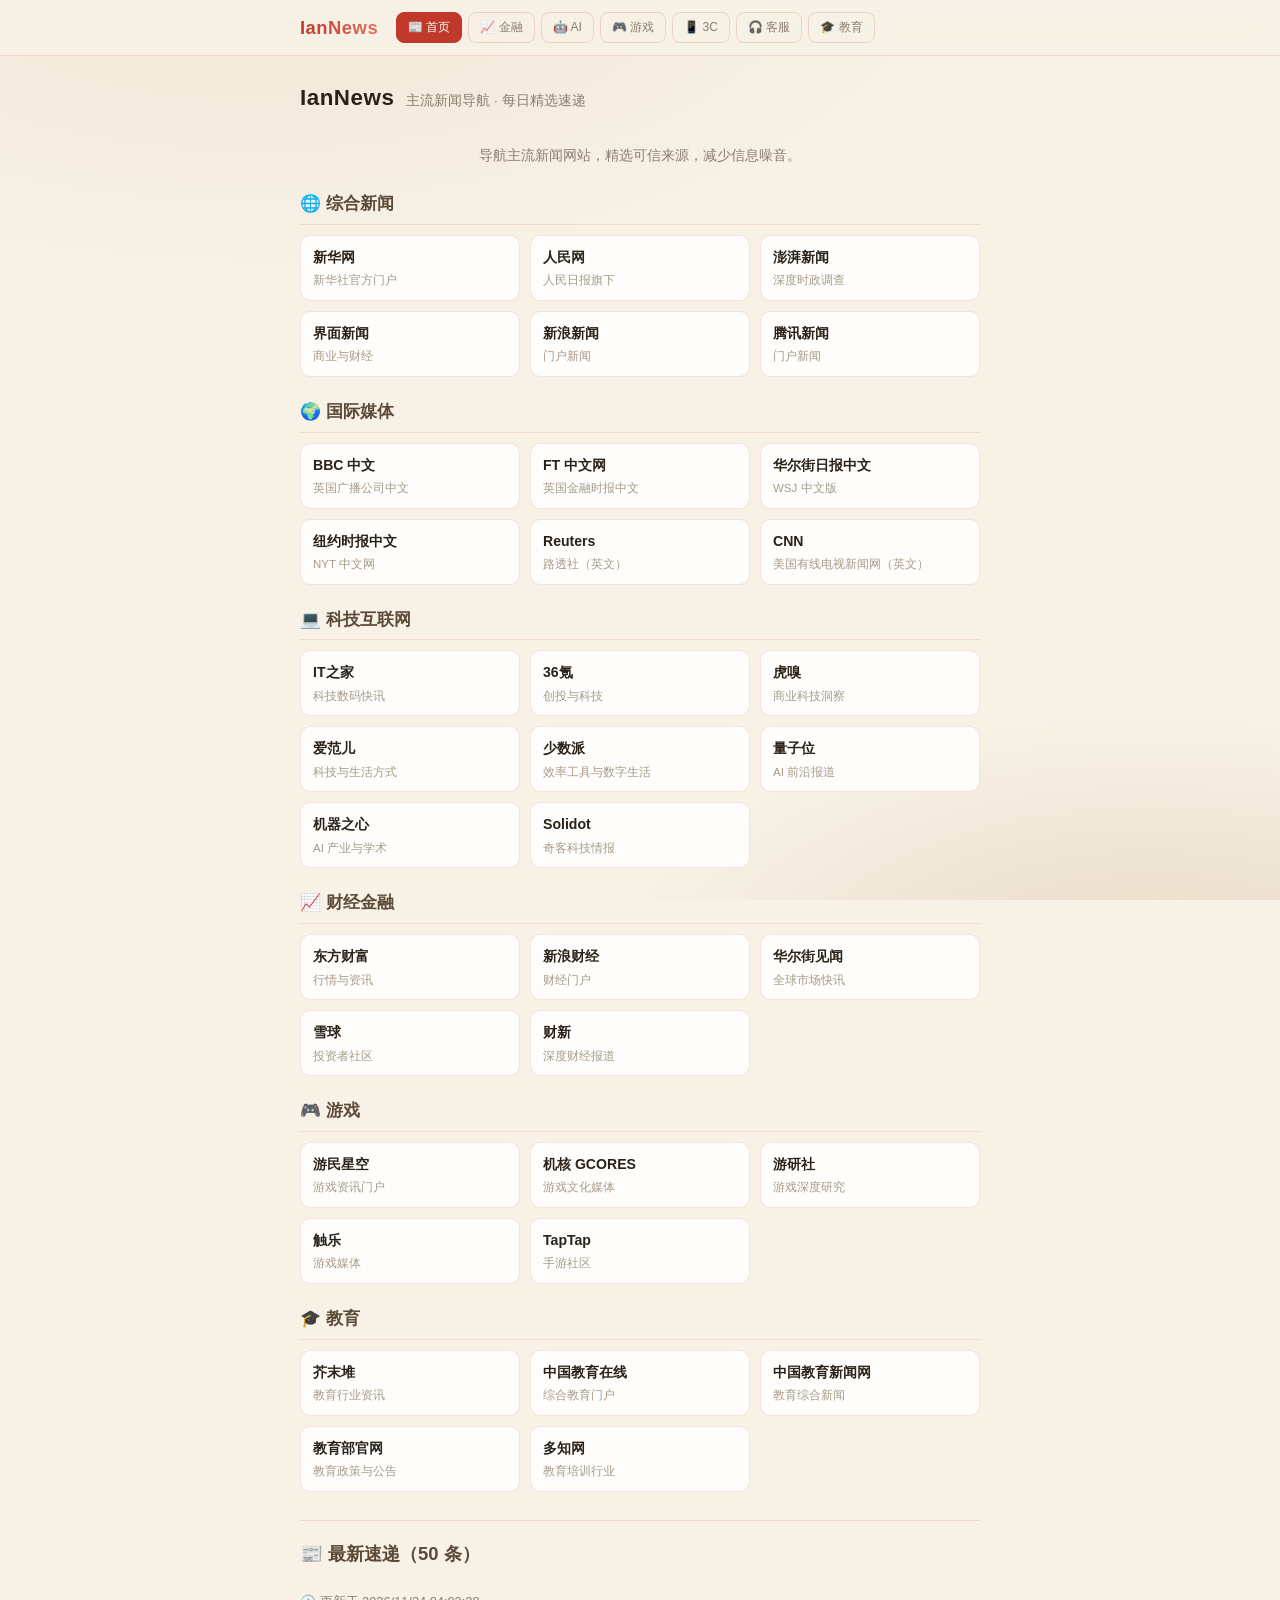
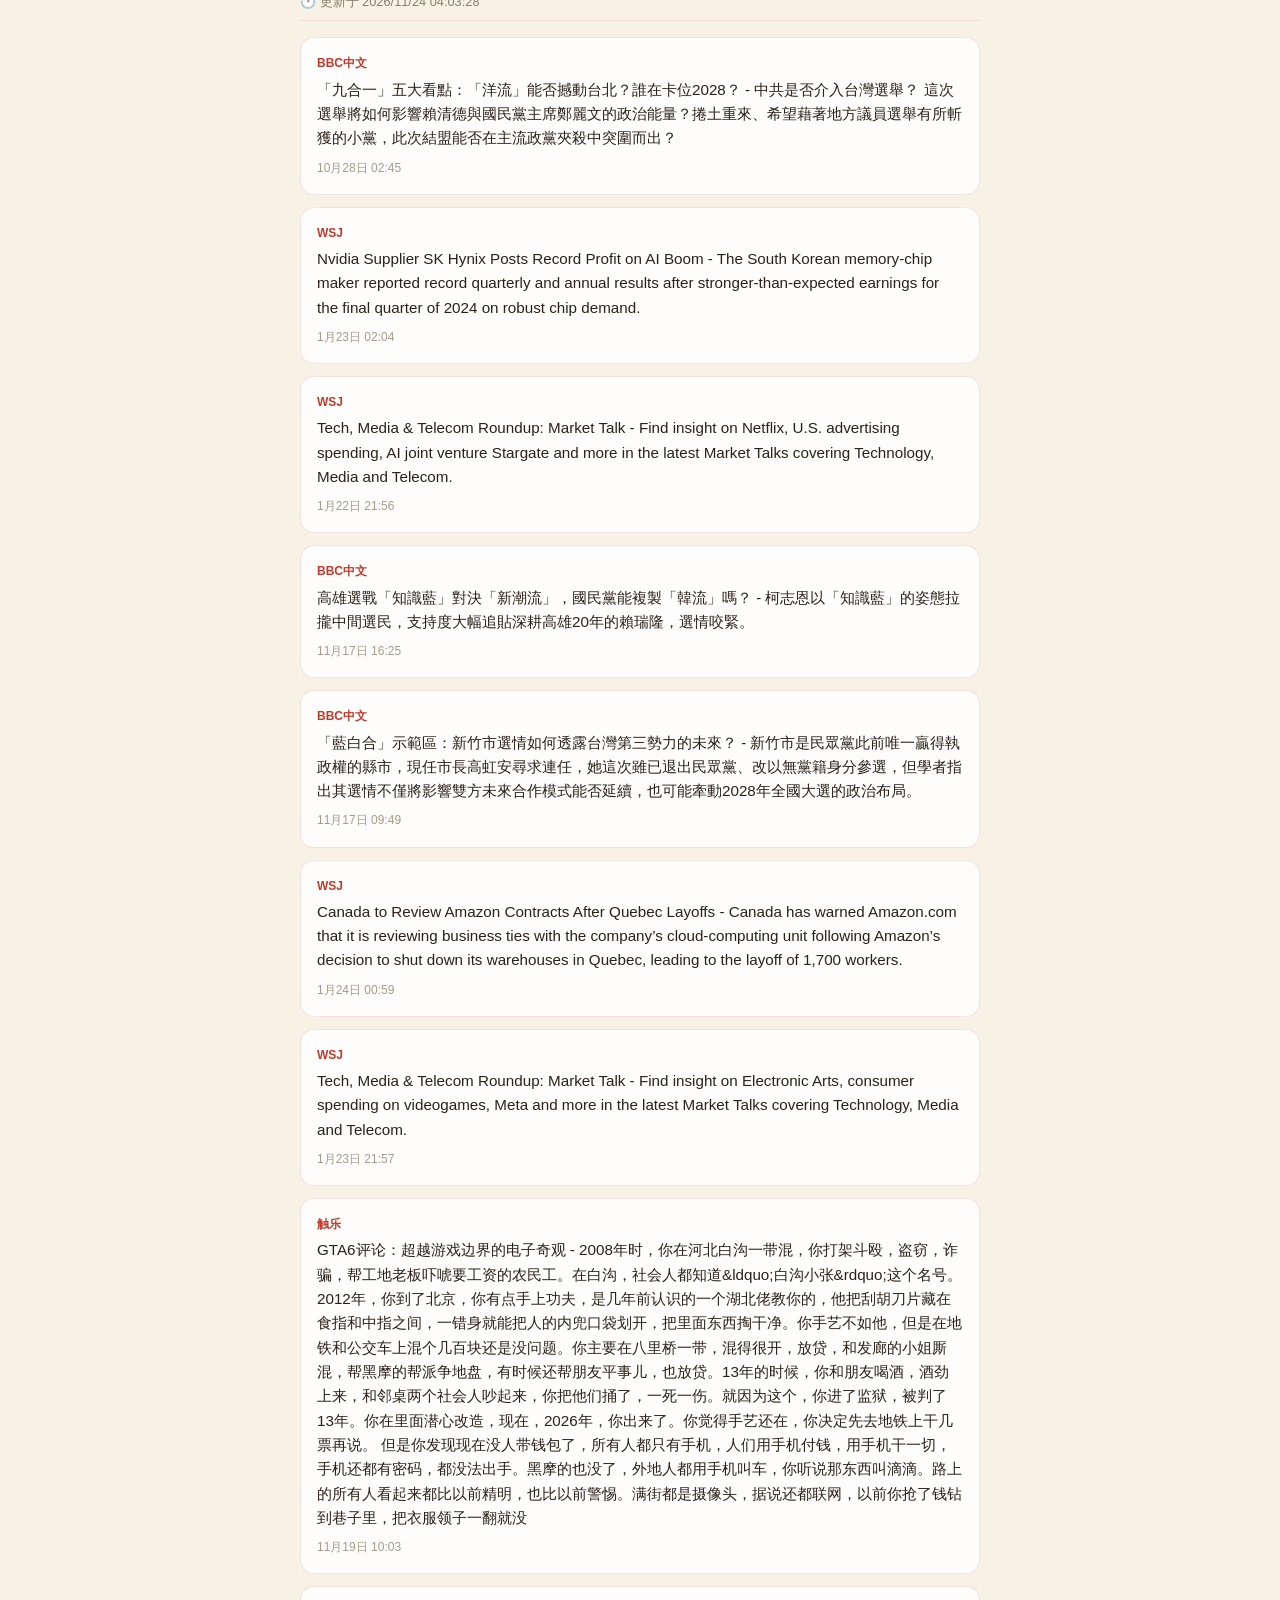
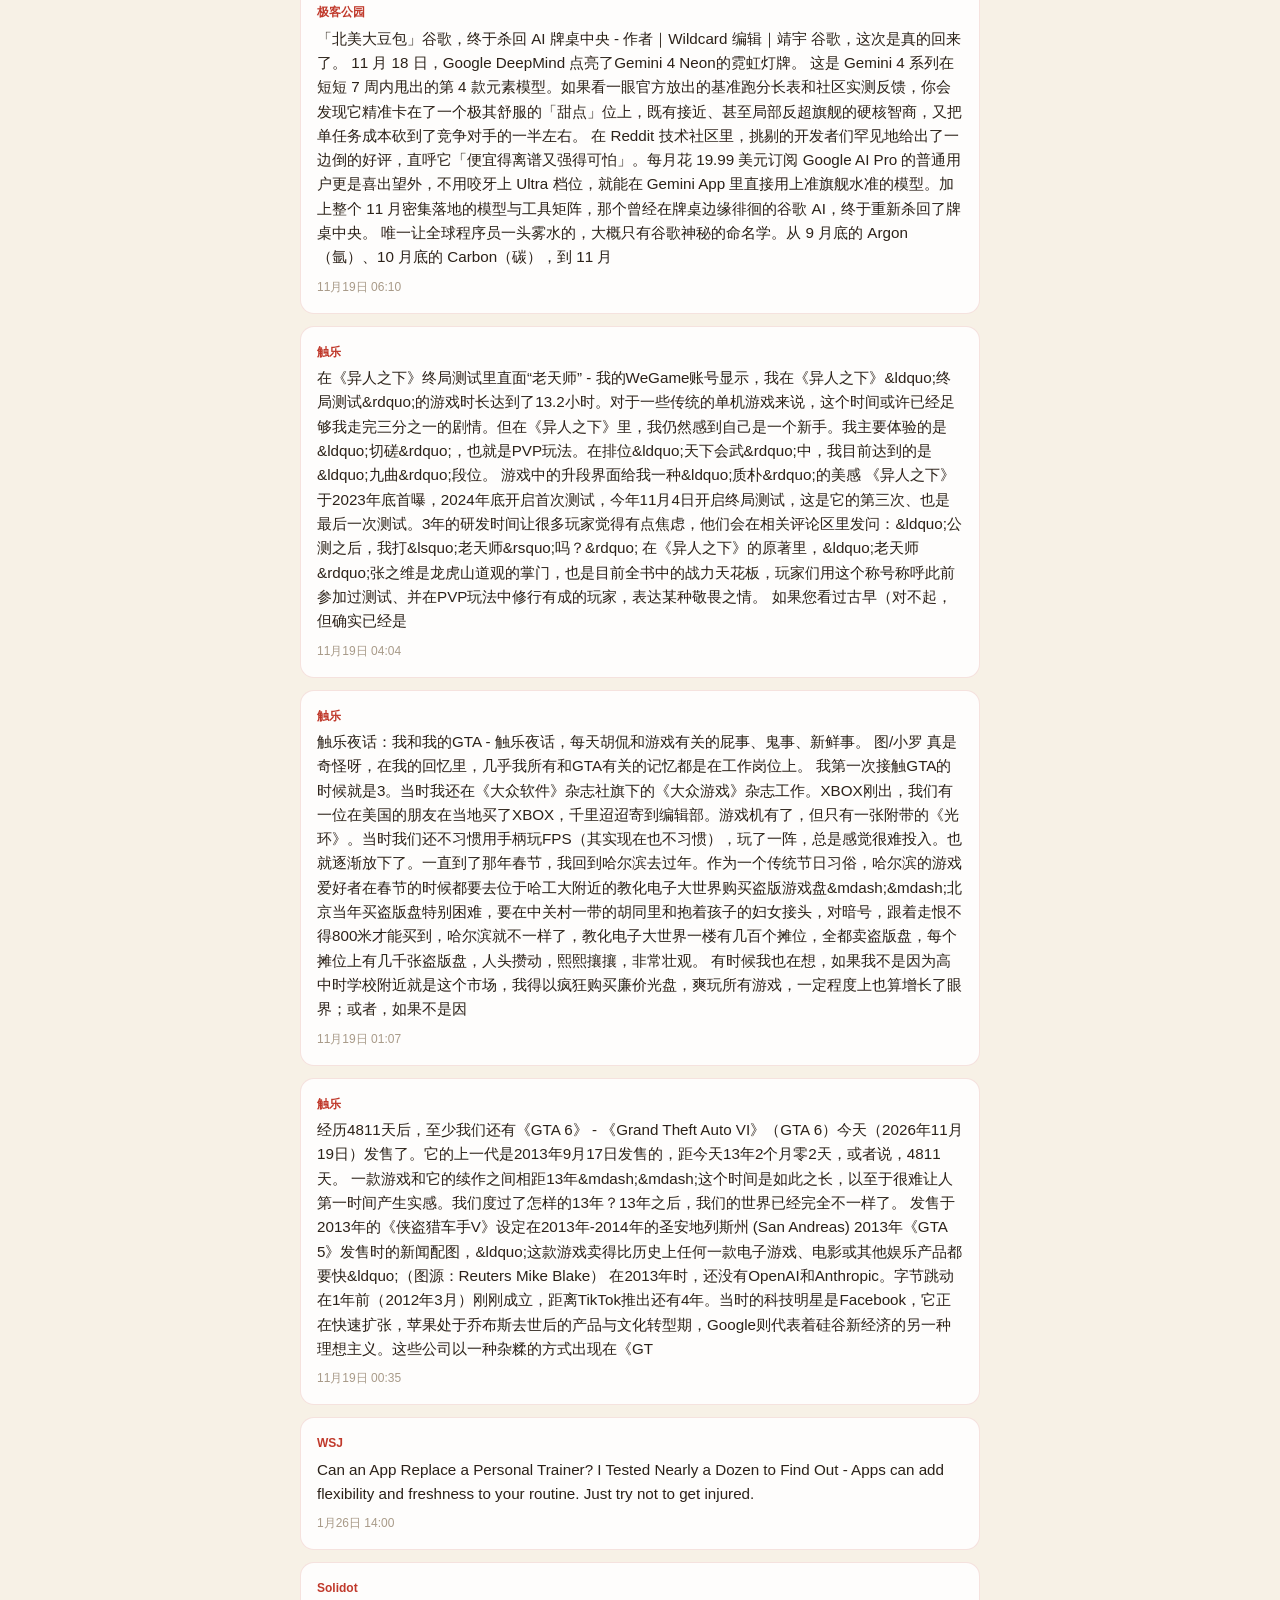
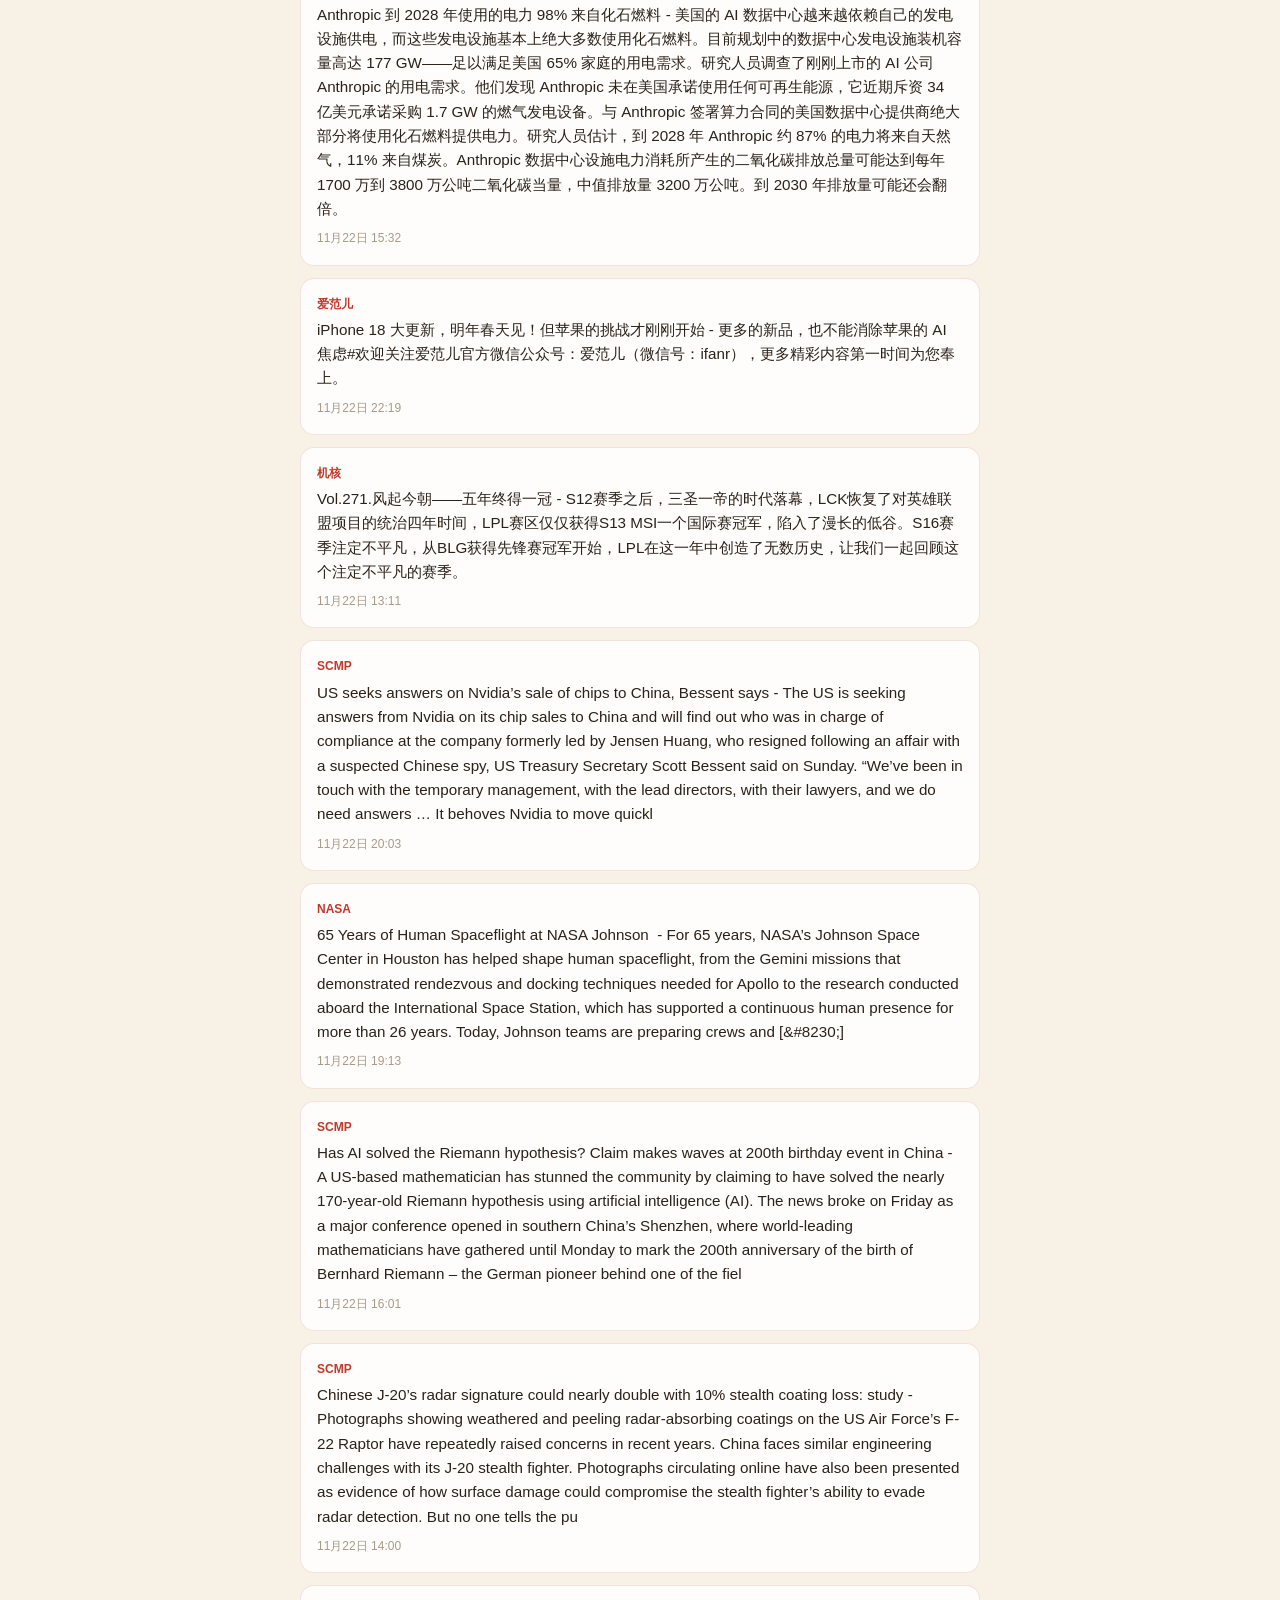
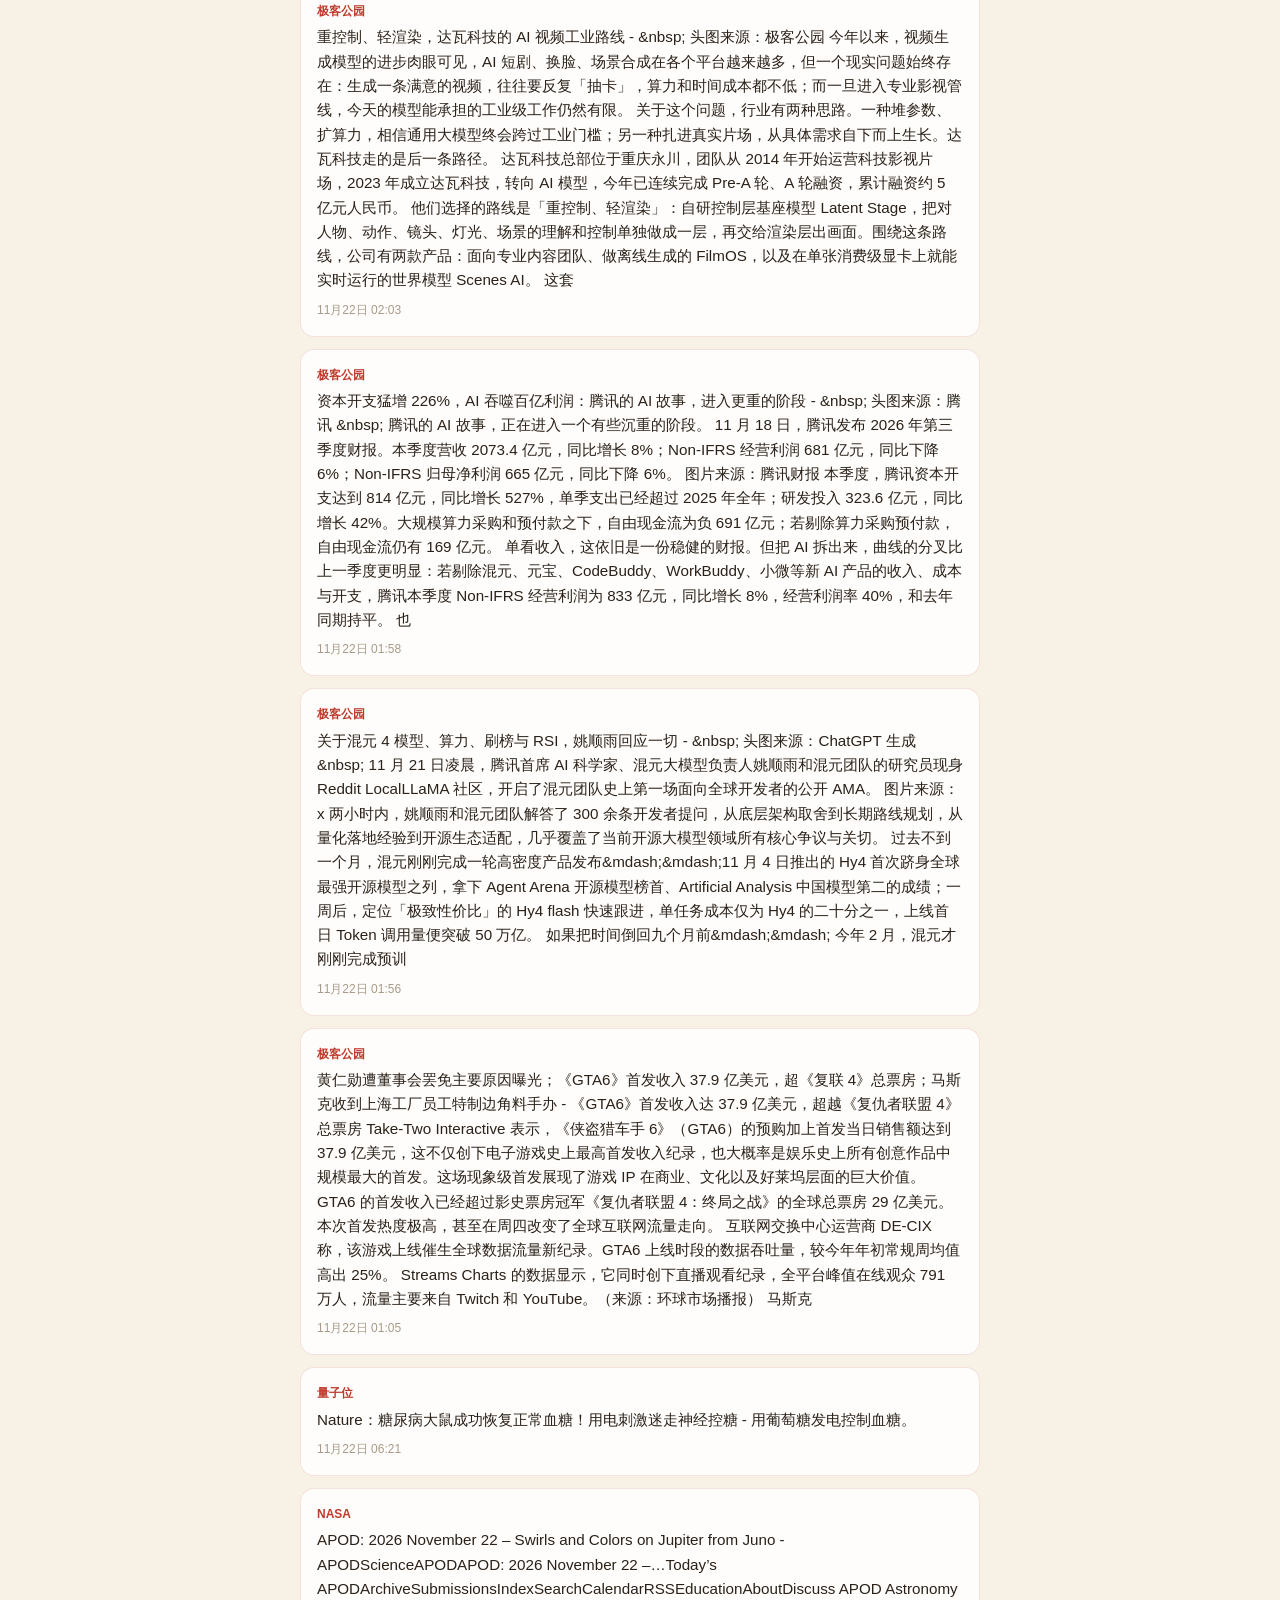
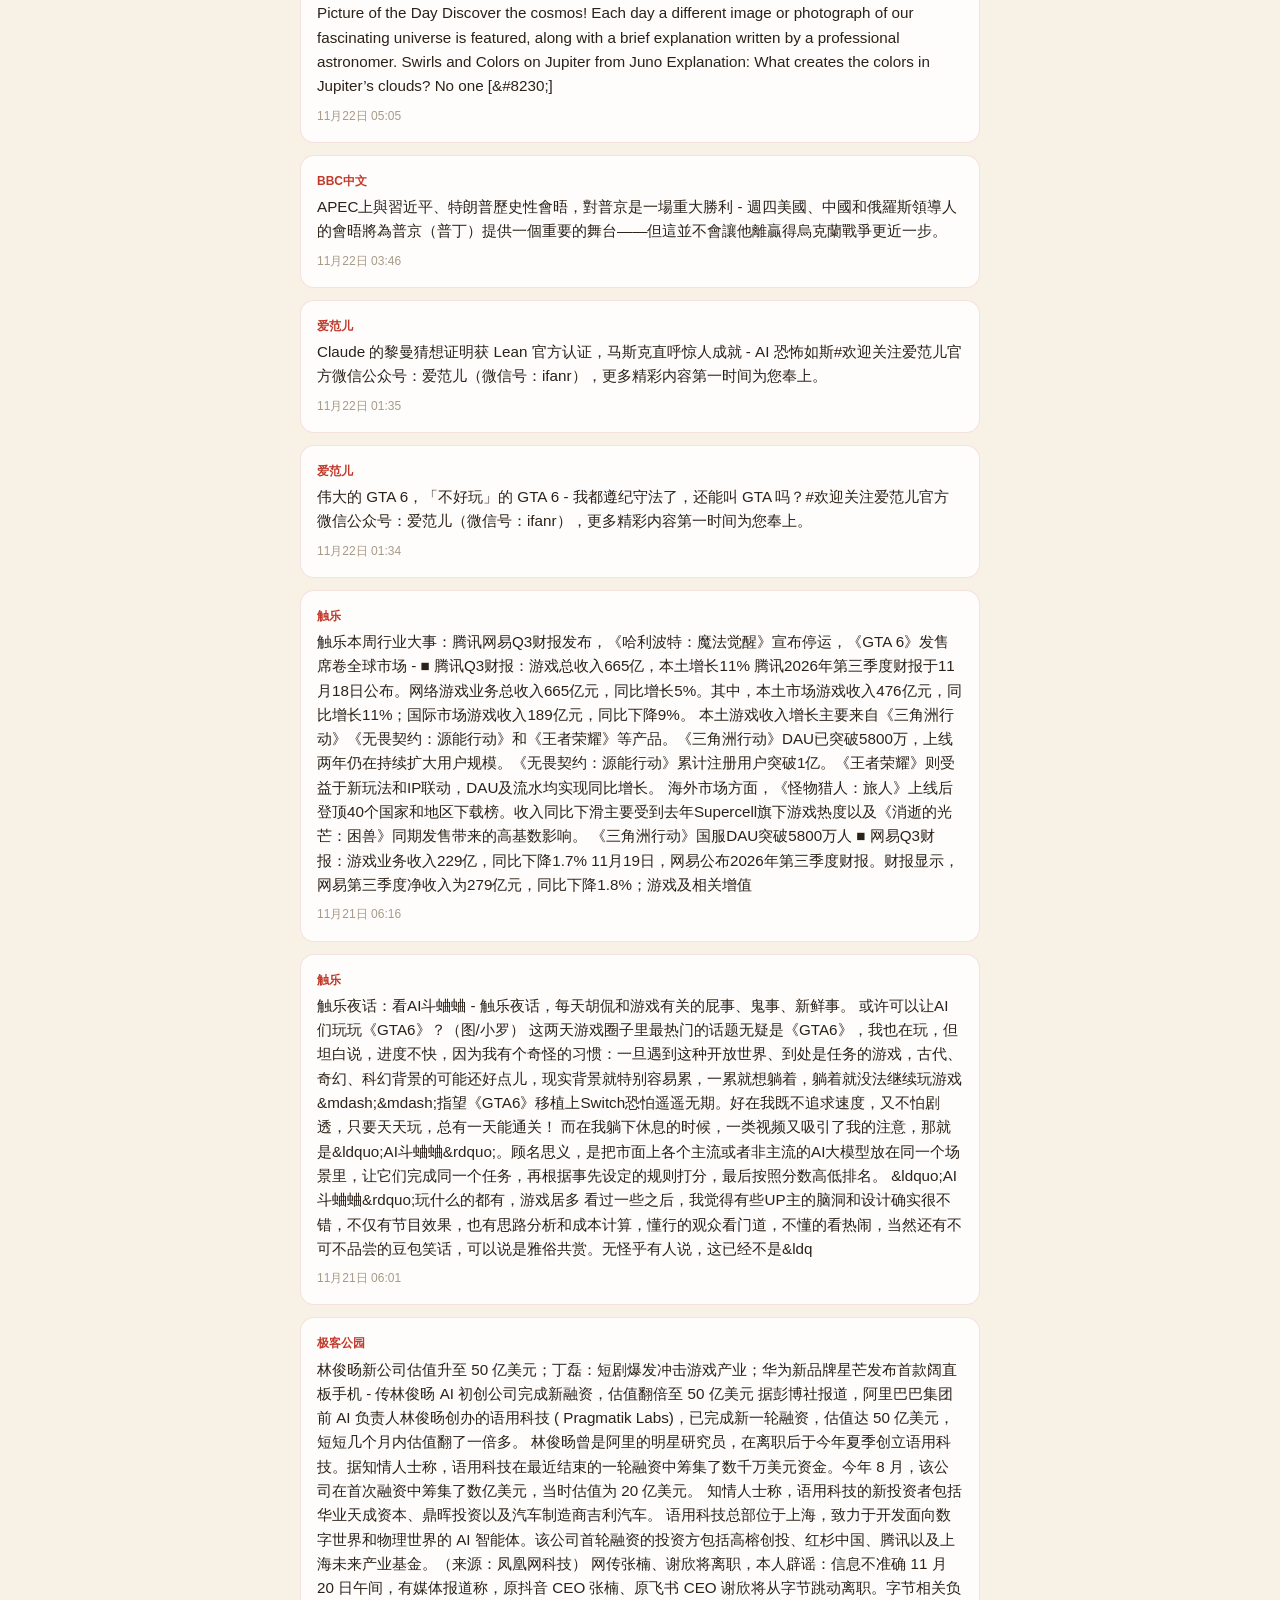
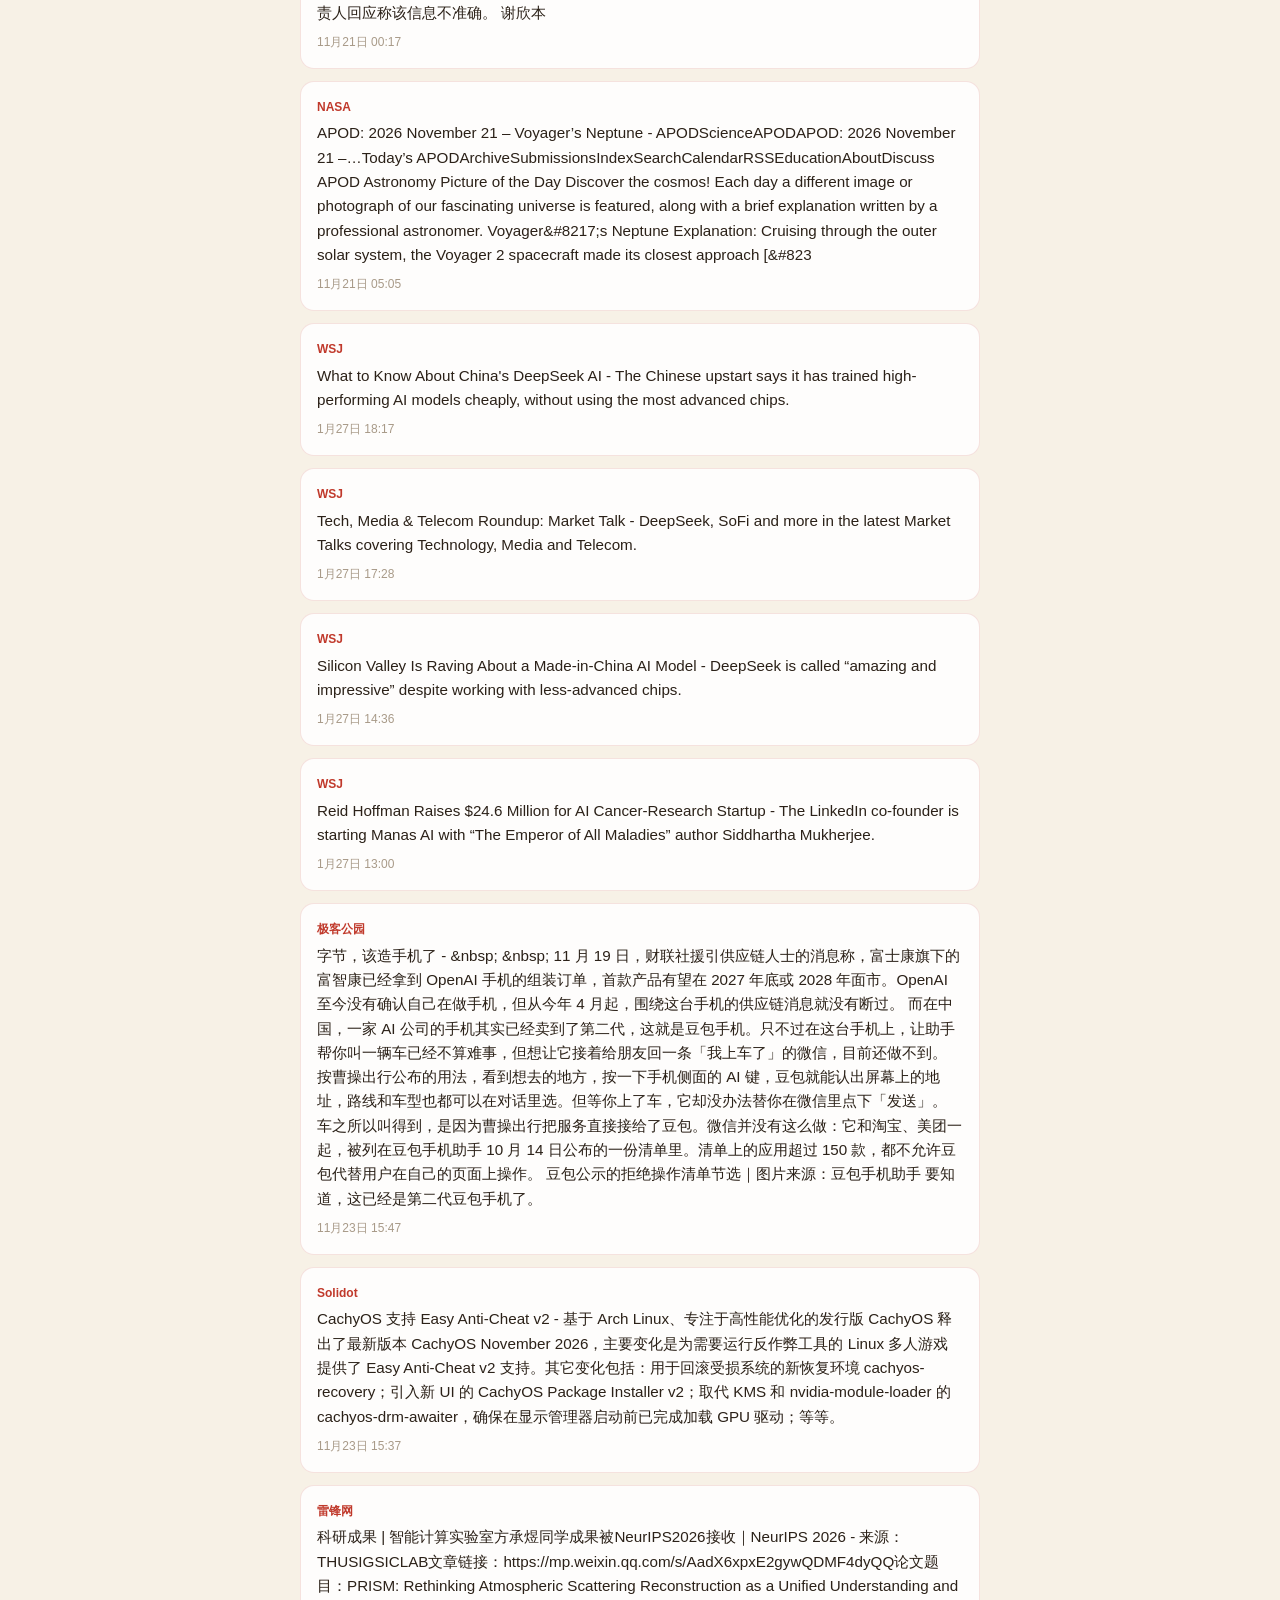
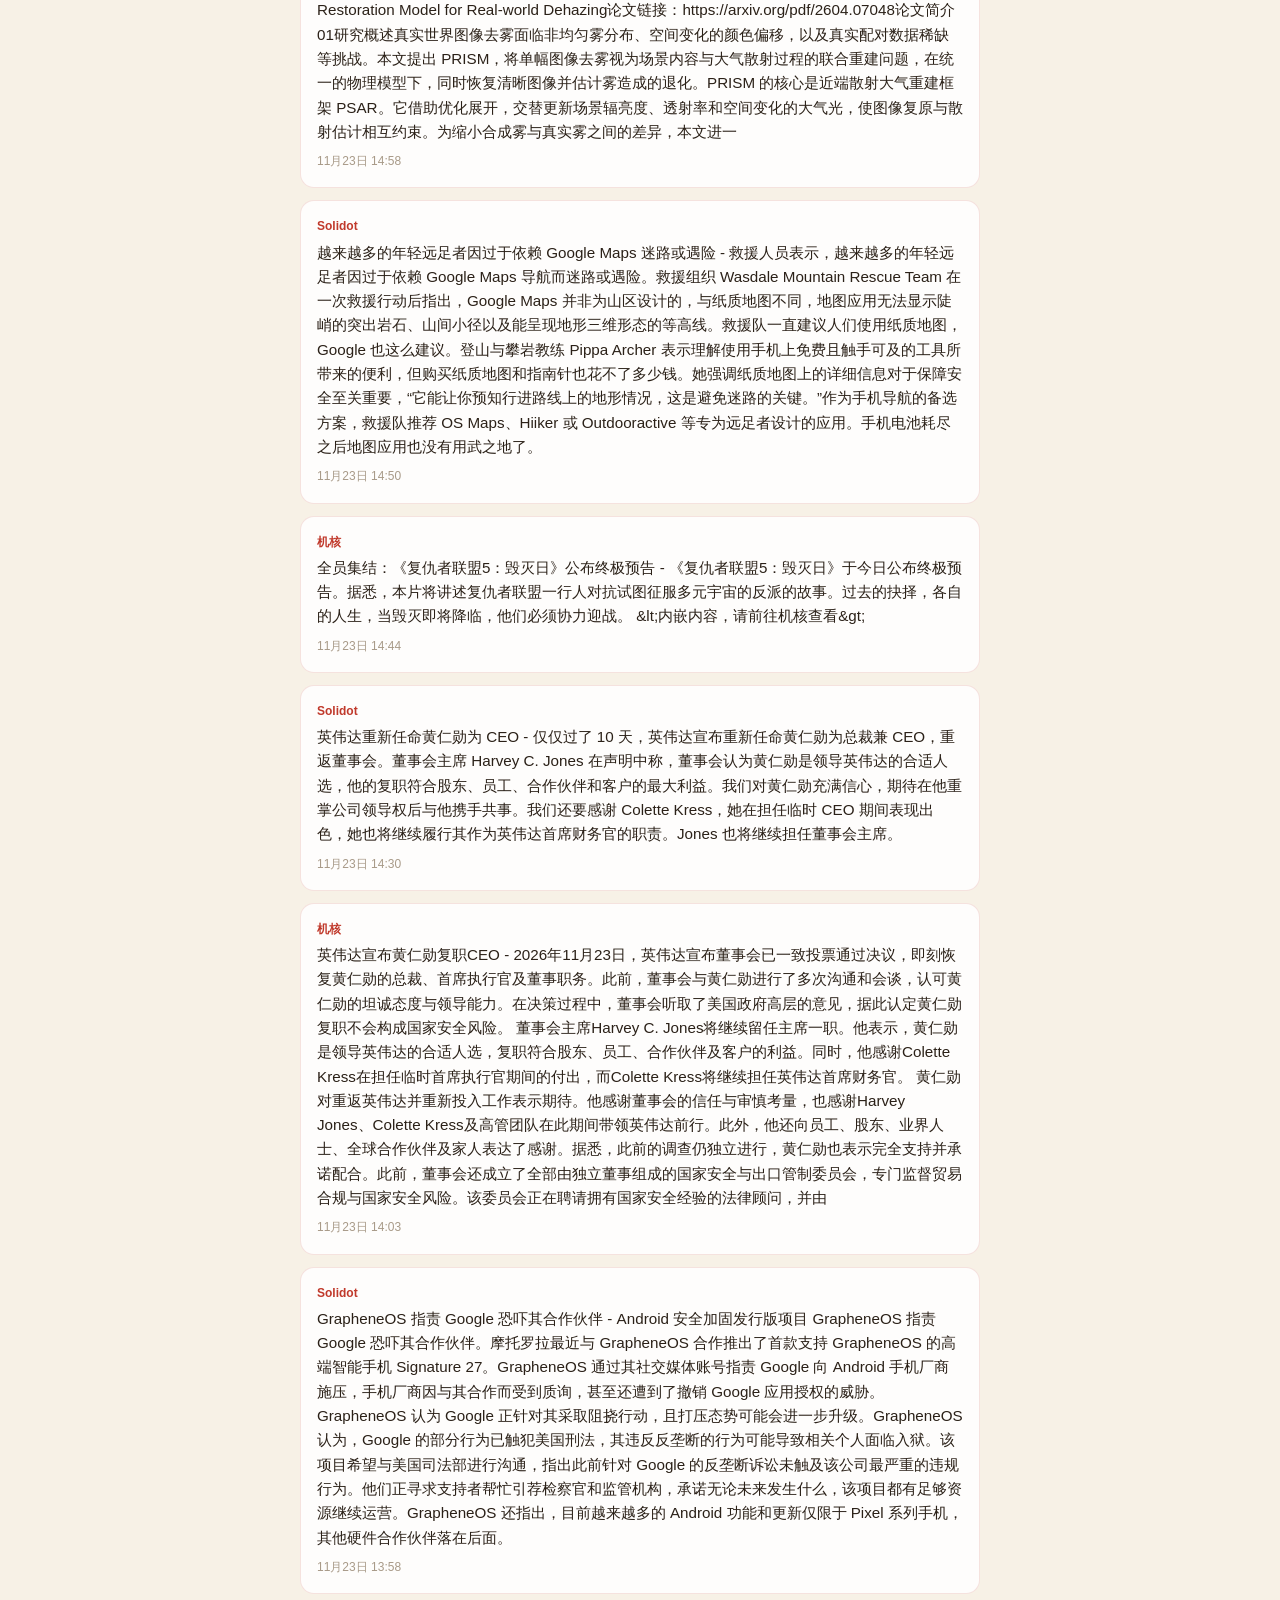
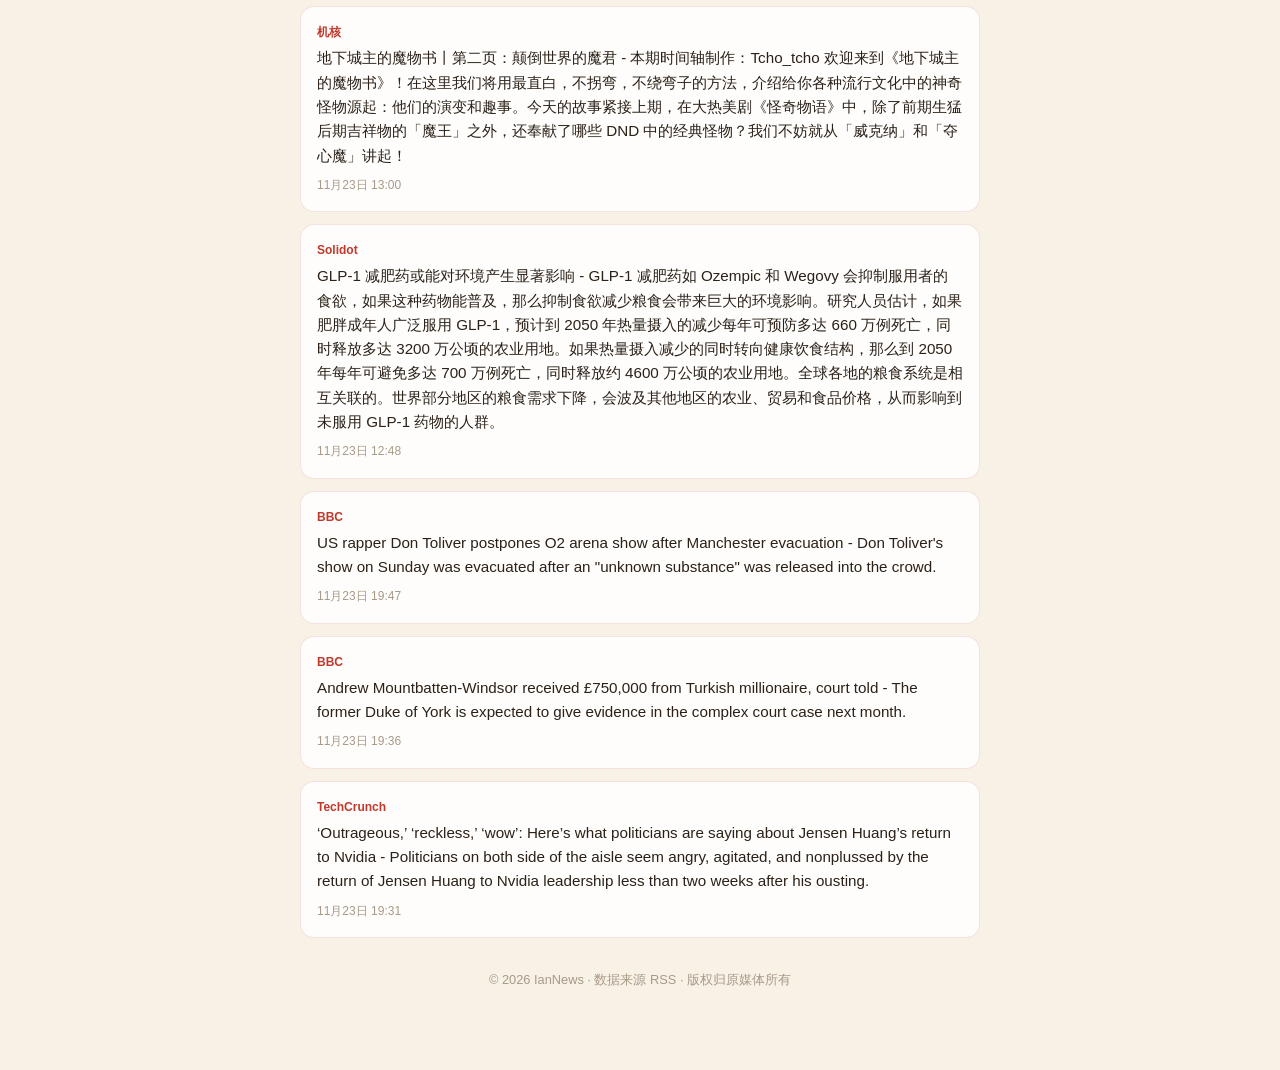
==== commit a3c51a66: "auto: update news" ====
--- a/index.html
+++ b/index.html
@@ -7,7 +7,7 @@
   <link rel="stylesheet" href="style.css">
   <script>
     // 新闻数据已内置在 HTML 中，无需额外 fetch
-    window.__NEWS_DATA__ = {&quot;fetchedAt&quot;: &quot;2026-11-21T16:02:16Z&quot;, &quot;articles&quot;: [{&quot;id&quot;: &quot;rss_BBC中文_8&quot;, &quot;author&quot;: &quot;BBC中文&quot;, &quot;text&quot;: &quot;「九合一」五大看點：「洋流」能否撼動台北？誰在卡位2028？ - 中共是否介入台灣選舉？ 這次選舉將如何影響賴清德與國民黨主席鄭麗文的政治能量？捲土重來、希望藉著地方議員選舉有所斬獲的小黨，此次結盟能否在主流政黨夾殺中突圍而出？&quot;, &quot;translated&quot;: &quot;&quot;, &quot;url&quot;: &quot;https://www.bbc.com/zhongwen/articles/cm8xzrg40dq1o/trad?at_medium=RSS&amp;at_campaign=rss&quot;, &quot;createdAt&quot;: &quot;Wed, 28 Oct 2026 02:45:08 GMT&quot;, &quot;likes&quot;: null, &quot;retweets&quot;: null}, {&quot;id&quot;: &quot;rss_WSJ_10&quot;, &quot;author&quot;: &quot;WSJ&quot;, &quot;text&quot;: &quot;Nvidia Supplier SK Hynix Posts Record Profit on AI Boom - The South Korean memory-chip maker reported record quarterly and annual results after stronger-than-expected earnings for the final quarter of 2024 on robust chip demand.&quot;, &quot;translated&quot;: &quot;&quot;, &quot;url&quot;: &quot;https://www.wsj.com/articles/sk-hynix-posts-strong-fourth-quarter-net-profit-on-ai-boom-6f32e38b?mod=rss_Technology&quot;, &quot;createdAt&quot;: &quot;Wed, 22 Jan 2025 21:04:00 -0500&quot;, &quot;likes&quot;: null, &quot;retweets&quot;: null}, {&quot;id&quot;: &quot;rss_WSJ_11&quot;, &quot;author&quot;: &quot;WSJ&quot;, &quot;text&quot;: &quot;Tech, Media &amp; Telecom Roundup: Market Talk - Find insight on Netflix, U.S. advertising spending, AI joint venture Stargate and more in the latest Market Talks covering Technology, Media and Telecom.&quot;, &quot;translated&quot;: &quot;&quot;, &quot;url&quot;: &quot;https://www.wsj.com/articles/tech-media-telecom-roundup-market-talk-85899e83?mod=rss_Technology&quot;, &quot;createdAt&quot;: &quot;Wed, 22 Jan 2025 16:56:00 -0500&quot;, &quot;likes&quot;: null, &quot;retweets&quot;: null}, {&quot;id&quot;: &quot;rss_触乐_9&quot;, &quot;author&quot;: &quot;触乐&quot;, &quot;text&quot;: &quot;Firaxis面临重组：裁员约60人，负责人离职 - 北京时间11月18日，开发了&amp;ldquo;文明&amp;rdquo;&amp;ldquo;幽浮&amp;rdquo;的工作室Firaxis Games宣布裁员。据外媒报道，本次裁员约60人，相当于工作室员工的3分之1。Take-Two旗下的发行品牌2K也确认，Firaxis正在重组，工作室负责人Heather Hazen也将离职。 2K发言人还透露，Firaxis在重组中将缩减团队规模，今后的重心仍然是策略游戏的设计、技术和玩家体验。涉及到负责人Hazen的部分，2K表示，Hazen认为现在适合交班，以确保下一任负责人能够完全主导重组后的团队。 Heather Hazen于2020年加入Firaxis。此前，她先后任职于宝开（PopCap）和Epic Games，担任过《植物大战僵尸》《宝石迷阵》《堡垒之夜》等游戏的执行制作人。加入Firaxis后，她担任首席运营官（COO），2023年2月升任工作室负责人。 Firaxis宣布裁员当天，参与过《文明7》的叙事设计师Nell Raban、曾任《幽浮：奇美拉战队》首席设计师的Mark Nauta等开发者均公开&quot;, &quot;translated&quot;: &quot;&quot;, &quot;url&quot;: &quot;http://www.chuapp.com/article/291771.html&quot;, &quot;createdAt&quot;: &quot;Wed, 18 Nov 2026 20:05:00 +0800&quot;, &quot;likes&quot;: null, &quot;retweets&quot;: null}, {&quot;id&quot;: &quot;rss_触乐_10&quot;, &quot;author&quot;: &quot;触乐&quot;, &quot;text&quot;: &quot;会用AI的人，更容易找到工作？ - AI已经广泛融入游戏开发的多个环节。这个趋势也影响了厂商对人才的需求。一份腾讯IEG2026年的实习生招聘材料里显示，游戏AI相关岗位的需求明显提升，部分岗位开设了AI面试或AI Coding考察。 这一趋势在世界范围内也是共通的。GDC在2026年11月发布的统计中显示，40%的受访游戏从业者会在工作中使用生成式AI，其中57%的人每天都会使用。 GDC的统计中还显示，62%的教育工作者允许、鼓励或者要求学生在作业里使用生成式AI，但只有20%的学生真正使用过 今年，大四应届生小林把自己的主投方向定在了游戏公司商业分析和战略岗。他在面试中经常被问到的一个问题是&amp;ldquo;你在日常工作中怎么结合AI提效&amp;rdquo;。还有一次，+2直接问他：&amp;ldquo;现在感觉用研很多Junior的工作都可以被AI替代，那为什么要招你进来？&amp;rdquo; 为了展示自己的AI能力，小林照着网上教程的做法，花时间给笔记软件Obsidian装上AI插件Claudian，做了一套可以用AI读取和更新的个人资料库。回答与AI技能相关的问题时，他会展示一整套流程：汇总信息、&quot;, &quot;translated&quot;: &quot;&quot;, &quot;url&quot;: &quot;http://www.chuapp.com/article/291769.html&quot;, &quot;createdAt&quot;: &quot;Wed, 18 Nov 2026 19:08:11 +0800&quot;, &quot;likes&quot;: null, &quot;retweets&quot;: null}, {&quot;id&quot;: &quot;rss_触乐_11&quot;, &quot;author&quot;: &quot;触乐&quot;, &quot;text&quot;: &quot;触乐夜话：那个游戏要来了，怕不怕？ - 触乐夜话，每天胡侃和游戏有关的屁事、鬼事、新鲜事。 绝对是减速带！（图/小罗） 前几天出门逛街，在本地电玩店，竟然看到了专门制作摆在门口的灯箱，提醒我去店里预购那个游戏的实体版。虽然我们这里实际上并不能走官方渠道预购，还得分辨是不是原封，可这个气氛算是烘托起来了。 那个游戏最近的数据强到可怕。过去一周，关于预购数量的统计已经从1200万份飙升到1500万份，预估收入约14.5亿美元。作为对比，前作正式发售首周的销量约为1100万份，也就是说，目前仅靠预购，它已经超越了前作的整个首周表现。 索尼和微软均确认，那个游戏是两大主机平台历史上预订量最高的游戏，其中索尼占比约为75%，遥遥领先。 一项调查显示，约8%的美国成年玩家计划为那个游戏调整工作或学习安排，其中大部分人准备请假一天或一天以上。也有一些开明的公司宣布暂时放假，让员工打个昏天黑地再回来工作。 总之，那个游戏明天就要上市了，甚至在一些比较快的时区，比如新西兰，今晚7点就会解锁。最近一阵子，我和我周围的人士很明显感到了被它影响的气氛。更别说现在距离玩到已经开始按小时计，所以不仅是电玩店，只要&quot;, &quot;translated&quot;: &quot;&quot;, &quot;url&quot;: &quot;http://www.chuapp.com/article/291764.html&quot;, &quot;createdAt&quot;: &quot;Wed, 18 Nov 2026 19:05:00 +0800&quot;, &quot;likes&quot;: null, &quot;retweets&quot;: null}, {&quot;id&quot;: &quot;rss_芥末堆_5&quot;, &quot;author&quot;: &quot;芥末堆&quot;, &quot;text&quot;: &quot;倒计时7天！GET2026参会指南来啦 - 建议收藏，方便后续查看。&quot;, &quot;translated&quot;: &quot;&quot;, &quot;url&quot;: &quot;https://www.jiemodui.com/N/139662.html&quot;, &quot;createdAt&quot;: &quot;Wed, 18 Nov 2026 11:31:57 GMT&quot;, &quot;likes&quot;: null, &quot;retweets&quot;: null}, {&quot;id&quot;: &quot;rss_芥末堆_6&quot;, &quot;author&quot;: &quot;芥末堆&quot;, &quot;text&quot;: &quot;见证行业创新力量，「GET2026教育科技年度盛典」评选结果即将揭晓 - 11月26日，最终评选结果将在GET2026教育科技大会现场揭晓。&quot;, &quot;translated&quot;: &quot;&quot;, &quot;url&quot;: &quot;https://www.jiemodui.com/N/139661.html&quot;, &quot;createdAt&quot;: &quot;Wed, 18 Nov 2026 03:11:09 GMT&quot;, &quot;likes&quot;: null, &quot;retweets&quot;: null}, {&quot;id&quot;: &quot;rss_芥末堆_11&quot;, &quot;author&quot;: &quot;芥末堆&quot;, &quot;text&quot;: &quot;与150余所学校建立深度合作，「启鸣达人」将亮相GET2026 | 亮点前瞻 - 11.25-11.26，GET2026，北京见&quot;, &quot;translated&quot;: &quot;&quot;, &quot;url&quot;: &quot;https://www.jiemodui.com/N/139656.html&quot;, &quot;createdAt&quot;: &quot;Wed, 11 Nov 2026 09:29:26 GMT&quot;, &quot;likes&quot;: null, &quot;retweets&quot;: null}, {&quot;id&quot;: &quot;rss_BBC中文_5&quot;, &quot;author&quot;: &quot;BBC中文&quot;, &quot;text&quot;: &quot;高雄選戰「知識藍」對決「新潮流」，國民黨能複製「韓流」嗎？ - 柯志恩以「知識藍」的姿態拉攏中間選民，支持度大幅追貼深耕高雄20年的賴瑞隆，選情咬緊。&quot;, &quot;translated&quot;: &quot;&quot;, &quot;url&quot;: &quot;https://www.bbc.com/zhongwen/articles/c6n4ex4y9837o/trad?at_medium=RSS&amp;at_campaign=rss&quot;, &quot;createdAt&quot;: &quot;Tue, 17 Nov 2026 16:25:49 GMT&quot;, &quot;likes&quot;: null, &quot;retweets&quot;: null}, {&quot;id&quot;: &quot;rss_BBC中文_6&quot;, &quot;author&quot;: &quot;BBC中文&quot;, &quot;text&quot;: &quot;「藍白合」示範區：新竹市選情如何透露台灣第三勢力的未來？ - 新竹市是民眾黨此前唯一贏得執政權的縣市，現任市長高虹安尋求連任，她這次雖已退出民眾黨、改以無黨籍身分參選，但學者指出其選情不僅將影響雙方未來合作模式能否延續，也可能牽動2028年全國大選的政治布局。&quot;, &quot;translated&quot;: &quot;&quot;, &quot;url&quot;: &quot;https://www.bbc.com/zhongwen/articles/cme3d27d7lnpo/trad?at_medium=RSS&amp;at_campaign=rss&quot;, &quot;createdAt&quot;: &quot;Tue, 17 Nov 2026 09:49:49 GMT&quot;, &quot;likes&quot;: null, &quot;retweets&quot;: null}, {&quot;id&quot;: &quot;rss_WSJ_8&quot;, &quot;author&quot;: &quot;WSJ&quot;, &quot;text&quot;: &quot;Canada to Review Amazon Contracts After Quebec Layoffs - Canada has warned Amazon.com that it is reviewing business ties with the company’s cloud-computing unit following Amazon’s decision to shut down its warehouses in Quebec, leading to the layoff of 1,700 workers.&quot;, &quot;translated&quot;: &quot;&quot;, &quot;url&quot;: &quot;https://www.wsj.com/articles/canada-to-review-amazon-contracts-after-quebec-layoffs-d458ea66?mod=rss_Technology&quot;, &quot;createdAt&quot;: &quot;Thu, 23 Jan 2025 19:59:00 -0500&quot;, &quot;likes&quot;: null, &quot;retweets&quot;: null}, {&quot;id&quot;: &quot;rss_WSJ_9&quot;, &quot;author&quot;: &quot;WSJ&quot;, &quot;text&quot;: &quot;Tech, Media &amp; Telecom Roundup: Market Talk - Find insight on Electronic Arts, consumer spending on videogames, Meta and more in the latest Market Talks covering Technology, Media and Telecom.&quot;, &quot;translated&quot;: &quot;&quot;, &quot;url&quot;: &quot;https://www.wsj.com/articles/tech-media-telecom-roundup-market-talk-28593f8d?mod=rss_Technology&quot;, &quot;createdAt&quot;: &quot;Thu, 23 Jan 2025 16:57:00 -0500&quot;, &quot;likes&quot;: null, &quot;retweets&quot;: null}, {&quot;id&quot;: &quot;rss_NASA_7&quot;, &quot;author&quot;: &quot;NASA&quot;, &quot;text&quot;: &quot;Challenge: Public Input on Life and the World in 2075 - NASA’s Transformational Tools and Technologies (TTT) is gathering public perspectives on life today and how the world may change by 2075. This challenge asks for conceptual ideas about life in 2075 across four challenge topics. Ideas should explore how future aviation or aerospace systems could: Ideas should be conceptual rather than technical. Award: $20,000 in [&amp;#8230;]&quot;, &quot;translated&quot;: &quot;&quot;, &quot;url&quot;: &quot;https://www.nasa.gov/directorates/stmd/prizes-challenges-crowdsourcing-program/center-of-excellence-for-collaborative-innovation-coeci/challenge-public-input-on-life-and-the-world-in-2075/&quot;, &quot;createdAt&quot;: &quot;Thu, 19 Nov 2026 19:34:20 +0000&quot;, &quot;likes&quot;: null, &quot;retweets&quot;: null}, {&quot;id&quot;: &quot;rss_触乐_5&quot;, &quot;author&quot;: &quot;触乐&quot;, &quot;text&quot;: &quot;GTA6评论：超越游戏边界的电子奇观 - 2008年时，你在河北白沟一带混，你打架斗殴，盗窃，诈骗，帮工地老板吓唬要工资的农民工。在白沟，社会人都知道&amp;ldquo;白沟小张&amp;rdquo;这个名号。2012年，你到了北京，你有点手上功夫，是几年前认识的一个湖北佬教你的，他把刮胡刀片藏在食指和中指之间，一错身就能把人的内兜口袋划开，把里面东西掏干净。你手艺不如他，但是在地铁和公交车上混个几百块还是没问题。你主要在八里桥一带，混得很开，放贷，和发廊的小姐厮混，帮黑摩的帮派争地盘，有时候还帮朋友平事儿，也放贷。13年的时候，你和朋友喝酒，酒劲上来，和邻桌两个社会人吵起来，你把他们捅了，一死一伤。就因为这个，你进了监狱，被判了13年。你在里面潜心改造，现在，2026年，你出来了。你觉得手艺还在，你决定先去地铁上干几票再说。 但是你发现现在没人带钱包了，所有人都只有手机，人们用手机付钱，用手机干一切，手机还都有密码，都没法出手。黑摩的也没了，外地人都用手机叫车，你听说那东西叫滴滴。路上的所有人看起来都比以前精明，也比以前警惕。满街都是摄像头，据说还都联网，以前你抢了钱钻到巷子里，把衣服领子一翻就没&quot;, &quot;translated&quot;: &quot;&quot;, &quot;url&quot;: &quot;http://www.chuapp.com/article/291773.html&quot;, &quot;createdAt&quot;: &quot;Thu, 19 Nov 2026 18:03:35 +0800&quot;, &quot;likes&quot;: null, &quot;retweets&quot;: null}, {&quot;id&quot;: &quot;rss_NASA_8&quot;, &quot;author&quot;: &quot;NASA&quot;, &quot;text&quot;: &quot;NASA Science Data Powers New Method to Discover Hard-to-Find Pulsars - Open data from NASA’s Fermi mission helped an international team of scientists develop a method for finding pulsars about a million times faster than before.&quot;, &quot;translated&quot;: &quot;&quot;, &quot;url&quot;: &quot;https://science.nasa.gov/open-science/fermi-data-pulsar-discovery/&quot;, &quot;createdAt&quot;: &quot;Thu, 19 Nov 2026 15:33:55 +0000&quot;, &quot;likes&quot;: null, &quot;retweets&quot;: null}, {&quot;id&quot;: &quot;rss_NASA_9&quot;, &quot;author&quot;: &quot;NASA&quot;, &quot;text&quot;: &quot;Lake Pelku - An astronaut on the International Space Station captured this photograph of Lake Pelku (near center) as the station orbited above Asia. The International Space Station serves as a unique platform for observing Earth with both hands-on and automated equipment. Station crew members have produced hundreds of thousands of images. These images record phenomena in real [&amp;#8230;]&quot;, &quot;translated&quot;: &quot;&quot;, &quot;url&quot;: &quot;https://www.nasa.gov/image-article/lake-pelku/&quot;, &quot;createdAt&quot;: &quot;Thu, 19 Nov 2026 15:32:39 +0000&quot;, &quot;likes&quot;: null, &quot;retweets&quot;: null}, {&quot;id&quot;: &quot;rss_爱范儿_9&quot;, &quot;author&quot;: &quot;爱范儿&quot;, &quot;text&quot;: &quot;比亚迪发布折叠方向盘！首搭方程豹钛 9，27.99 万元起！ - 推翻百年来的空间格局。#欢迎关注爱范儿官方微信公众号：爱范儿（微信号：ifanr），更多精彩内容第一时间为您奉上。&quot;, &quot;translated&quot;: &quot;&quot;, &quot;url&quot;: &quot;https://www.ifanr.com/1690430?utm_source=rss&amp;utm_medium=rss&amp;utm_campaign=&quot;, &quot;createdAt&quot;: &quot;Thu, 19 Nov 2026 15:01:13 +0000&quot;, &quot;likes&quot;: null, &quot;retweets&quot;: null}, {&quot;id&quot;: &quot;rss_爱范儿_10&quot;, &quot;author&quot;: &quot;爱范儿&quot;, &quot;text&quot;: &quot;刚刚，Anthropic 敲钟上市！史上最大IPO却让硅谷吵翻了 - 例如，为什么就你 A 社封号这么严格#欢迎关注爱范儿官方微信公众号：爱范儿（微信号：ifanr），更多精彩内容第一时间为您奉上。&quot;, &quot;translated&quot;: &quot;&quot;, &quot;url&quot;: &quot;https://www.ifanr.com/1690375?utm_source=rss&amp;utm_medium=rss&amp;utm_campaign=&quot;, &quot;createdAt&quot;: &quot;Thu, 19 Nov 2026 14:58:57 +0000&quot;, &quot;likes&quot;: null, &quot;retweets&quot;: null}, {&quot;id&quot;: &quot;rss_爱范儿_11&quot;, &quot;author&quot;: &quot;爱范儿&quot;, &quot;text&quot;: &quot;今年是阔屏的元年，阔屏是手机的今后十年 - 新中产、新比例、新潮流#欢迎关注爱范儿官方微信公众号：爱范儿（微信号：ifanr），更多精彩内容第一时间为您奉上。&quot;, &quot;translated&quot;: &quot;&quot;, &quot;url&quot;: &quot;https://www.ifanr.com/1690322?utm_source=rss&amp;utm_medium=rss&amp;utm_campaign=&quot;, &quot;createdAt&quot;: &quot;Thu, 19 Nov 2026 13:00:02 +0000&quot;, &quot;likes&quot;: null, &quot;retweets&quot;: null}, {&quot;id&quot;: &quot;rss_BBC中文_9&quot;, &quot;author&quot;: &quot;BBC中文&quot;, &quot;text&quot;: &quot;中美俄元首峰會：從烏克蘭、伊朗、和平宣言到承諾核對話 - 會後發表的中俄美元首和平宣言顯示，三國領導人承諾就「減少核風險、防止核擴散」展開對話，並就聯合國改革、能源穩定和國際刑事法院管轄權等議題達成四點共識。&quot;, &quot;translated&quot;: &quot;&quot;, &quot;url&quot;: &quot;https://www.bbc.com/zhongwen/articles/c38x04eppnpdo/trad?at_medium=RSS&amp;at_campaign=rss&quot;, &quot;createdAt&quot;: &quot;Thu, 19 Nov 2026 12:22:04 GMT&quot;, &quot;likes&quot;: null, &quot;retweets&quot;: null}, {&quot;id&quot;: &quot;rss_触乐_6&quot;, &quot;author&quot;: &quot;触乐&quot;, &quot;text&quot;: &quot;在《异人之下》终局测试里直面“老天师” - 我的WeGame账号显示，我在《异人之下》&amp;ldquo;终局测试&amp;rdquo;的游戏时长达到了13.2小时。对于一些传统的单机游戏来说，这个时间或许已经足够我走完三分之一的剧情。但在《异人之下》里，我仍然感到自己是一个新手。我主要体验的是&amp;ldquo;切磋&amp;rdquo;，也就是PVP玩法。在排位&amp;ldquo;天下会武&amp;rdquo;中，我目前达到的是&amp;ldquo;九曲&amp;rdquo;段位。 游戏中的升段界面给我一种&amp;ldquo;质朴&amp;rdquo;的美感 《异人之下》于2023年底首曝，2024年底开启首次测试，今年11月4日开启终局测试，这是它的第三次、也是最后一次测试。3年的研发时间让很多玩家觉得有点焦虑，他们会在相关评论区里发问：&amp;ldquo;公测之后，我打&amp;lsquo;老天师&amp;rsquo;吗？&amp;rdquo; 在《异人之下》的原著里，&amp;ldquo;老天师&amp;rdquo;张之维是龙虎山道观的掌门，也是目前全书中的战力天花板，玩家们用这个称号称呼此前参加过测试、并在PVP玩法中修行有成的玩家，表达某种敬畏之情。 如果您看过古早（对不起，但确实已经是&quot;, &quot;translated&quot;: &quot;&quot;, &quot;url&quot;: &quot;http://www.chuapp.com/article/291772.html&quot;, &quot;createdAt&quot;: &quot;Thu, 19 Nov 2026 12:04:13 +0800&quot;, &quot;likes&quot;: null, &quot;retweets&quot;: null}, {&quot;id&quot;: &quot;rss_BBC中文_11&quot;, &quot;author&quot;: &quot;BBC中文&quot;, &quot;text&quot;: &quot;AI是做精神導師，發佈教法裁決？穆斯林對此意見不一 - 穆斯林社群因伊斯蘭AI助手Qaf能否頒布教法裁決爆發爭議。開發者強調僅供學習，學者則警告不可取代專業裁決，反映AI與傳統宗教的張力。&quot;, &quot;translated&quot;: &quot;&quot;, &quot;url&quot;: &quot;https://www.bbc.com/zhongwen/articles/cmdx1eqdl9vpo/trad?at_medium=RSS&amp;at_campaign=rss&quot;, &quot;createdAt&quot;: &quot;Thu, 19 Nov 2026 09:16:44 GMT&quot;, &quot;likes&quot;: null, &quot;retweets&quot;: null}, {&quot;id&quot;: &quot;rss_触乐_7&quot;, &quot;author&quot;: &quot;触乐&quot;, &quot;text&quot;: &quot;触乐夜话：我和我的GTA - 触乐夜话，每天胡侃和游戏有关的屁事、鬼事、新鲜事。 图/小罗 真是奇怪呀，在我的回忆里，几乎我所有和GTA有关的记忆都是在工作岗位上。 我第一次接触GTA的时候就是3。当时我还在《大众软件》杂志社旗下的《大众游戏》杂志工作。XBOX刚出，我们有一位在美国的朋友在当地买了XBOX，千里迢迢寄到编辑部。游戏机有了，但只有一张附带的《光环》。当时我们还不习惯用手柄玩FPS（其实现在也不习惯），玩了一阵，总是感觉很难投入。也就逐渐放下了。一直到了那年春节，我回到哈尔滨去过年。作为一个传统节日习俗，哈尔滨的游戏爱好者在春节的时候都要去位于哈工大附近的教化电子大世界购买盗版游戏盘&amp;mdash;&amp;mdash;北京当年买盗版盘特别困难，要在中关村一带的胡同里和抱着孩子的妇女接头，对暗号，跟着走恨不得800米才能买到，哈尔滨就不一样了，教化电子大世界一楼有几百个摊位，全都卖盗版盘，每个摊位上有几千张盗版盘，人头攒动，熙熙攘攘，非常壮观。 有时候我也在想，如果我不是因为高中时学校附近就是这个市场，我得以疯狂购买廉价光盘，爽玩所有游戏，一定程度上也算增长了眼界；或者，如果不是因&quot;, &quot;translated&quot;: &quot;&quot;, &quot;url&quot;: &quot;http://www.chuapp.com/article/291767.html&quot;, &quot;createdAt&quot;: &quot;Thu, 19 Nov 2026 09:07:12 +0800&quot;, &quot;likes&quot;: null, &quot;retweets&quot;: null}, {&quot;id&quot;: &quot;rss_触乐_8&quot;, &quot;author&quot;: &quot;触乐&quot;, &quot;text&quot;: &quot;经历4811天后，至少我们还有《GTA 6》 - 《Grand Theft Auto VI》（GTA 6）今天（2026年11月19日）发售了。它的上一代是2013年9月17日发售的，距今天13年2个月零2天，或者说，4811天。 一款游戏和它的续作之间相距13年&amp;mdash;&amp;mdash;这个时间是如此之长，以至于很难让人第一时间产生实感。我们度过了怎样的13年？13年之后，我们的世界已经完全不一样了。 发售于2013年的《侠盗猎车手V》设定在2013年-2014年的圣安地列斯州 (San Andreas) 2013年《GTA 5》发售时的新闻配图，&amp;ldquo;这款游戏卖得比历史上任何一款电子游戏、电影或其他娱乐产品都要快&amp;ldquo;（图源：Reuters Mike Blake） 在2013年时，还没有OpenAI和Anthropic。字节跳动在1年前（2012年3月）刚刚成立，距离TikTok推出还有4年。当时的科技明星是Facebook，它正在快速扩张，苹果处于乔布斯去世后的产品与文化转型期，Google则代表着硅谷新经济的另一种理想主义。这些公司以一种杂糅的方式出现在《GT&quot;, &quot;translated&quot;: &quot;&quot;, &quot;url&quot;: &quot;http://www.chuapp.com/article/291770.html&quot;, &quot;createdAt&quot;: &quot;Thu, 19 Nov 2026 08:35:00 +0800&quot;, &quot;likes&quot;: null, &quot;retweets&quot;: null}, {&quot;id&quot;: &quot;rss_BBC中文_10&quot;, &quot;author&quot;: &quot;BBC中文&quot;, &quot;text&quot;: &quot;APEC的特色服飾：從克林頓皮衣到深圳「鯤鵬展翅」絲巾 - 在每一年的亞太經合組織峰會上，人們除了關心哪個國的領導人出席、他們之間的互動和談話，還有他們大合照時穿了什麼。&quot;, &quot;translated&quot;: &quot;&quot;, &quot;url&quot;: &quot;https://www.bbc.com/zhongwen/articles/cmly7er4rze9o/trad?at_medium=RSS&amp;at_campaign=rss&quot;, &quot;createdAt&quot;: &quot;Thu, 19 Nov 2026 07:05:39 GMT&quot;, &quot;likes&quot;: null, &quot;retweets&quot;: null}, {&quot;id&quot;: &quot;rss_WSJ_4&quot;, &quot;author&quot;: &quot;WSJ&quot;, &quot;text&quot;: &quot;Can an App Replace a Personal Trainer? I Tested Nearly a Dozen to Find Out - Apps can add flexibility and freshness to your routine. Just try not to get injured.&quot;, &quot;translated&quot;: &quot;&quot;, &quot;url&quot;: &quot;https://www.wsj.com/articles/strength-training-apps-review-950a2d19?mod=rss_Technology&quot;, &quot;createdAt&quot;: &quot;Sun, 26 Jan 2025 09:00:00 -0500&quot;, &quot;likes&quot;: null, &quot;retweets&quot;: null}, {&quot;id&quot;: &quot;rss_芥末堆_8&quot;, &quot;author&quot;: &quot;芥末堆&quot;, &quot;text&quot;: &quot;昆山市教育局为全市2.7万名教师配备WorkBuddy - WorkBuddy正在进入越来越多的学校。&quot;, &quot;translated&quot;: &quot;&quot;, &quot;url&quot;: &quot;https://www.jiemodui.com/N/139659.html&quot;, &quot;createdAt&quot;: &quot;Sun, 15 Nov 2026 09:05:07 GMT&quot;, &quot;likes&quot;: null, &quot;retweets&quot;: null}, {&quot;id&quot;: &quot;rss_机核_0&quot;, &quot;author&quot;: &quot;机核&quot;, &quot;text&quot;: &quot;并无悬念，核周报11.21 - 本期时间轴制作：佟和本期要闻：​《GTA6》发售MC 媒体评分99 分追平时之笛，预购超 1700 万份破纪录， TGA 提名公布，《GTA6》 未发售先拿 8 项领跑，《影之刃零》获五项提名； 2000 万人见证BLG 3:1 击败 GEN 夺 S16 冠军等。​&quot;, &quot;translated&quot;: &quot;&quot;, &quot;url&quot;: &quot;https://www.gcores.com/radios/222330&quot;, &quot;createdAt&quot;: &quot;Sat, 21 Nov 2026 23:00:00 +0800&quot;, &quot;likes&quot;: null, &quot;retweets&quot;: null}, {&quot;id&quot;: &quot;rss_Solidot_0&quot;, &quot;author&quot;: &quot;Solidot&quot;, &quot;text&quot;: &quot;地球 28 光年外发现一个三星系统 - 天文学家在距离地球 28 光年处发现了一个三星系统，挑战了对恒星演化的现有观念。该系统被命名为 Welopōʻa，包括两颗白矮星和一颗红矮星。白矮星是类太阳恒星耗尽燃料后的高致密残骸，而红矮星则比太阳暗淡得多。天文学家是在红矮星周围寻找行星时意外发现这一三星结构的：这颗红矮星与另一颗白矮星近距离相互旋转，而另一颗更遥远的白矮星围着这两个天体旋转。地球 100 光年内从未发现了类似天体结构。红矮星与其中一个白矮星距离非常近，意味着白矮星之前的类太阳恒星在红巨星阶段必定会与红矮星发生相互作用。在类似的天体系统中，膨胀的恒星可能会吞噬伴星，甚至导致两颗恒星合并。然而出乎意料的是，红矮星不仅幸存，其轨道还非常稳定。天文学家表示此类系统本不应该存在，他们无法给出明确的演化解释。&quot;, &quot;translated&quot;: &quot;&quot;, &quot;url&quot;: &quot;https://www.solidot.org/story?sid=85955&quot;, &quot;createdAt&quot;: &quot;Sat, 21 Nov 2026 22:40:48 +0800&quot;, &quot;likes&quot;: null, &quot;retweets&quot;: null}, {&quot;id&quot;: &quot;rss_Solidot_1&quot;, &quot;author&quot;: &quot;Solidot&quot;, &quot;text&quot;: &quot;人类免疫系统衰老在 40 岁和 60 岁后会加速 - 生死之旅从来不是平坦的。人体的衰老会呈现突然的跳跃加速，科学家正试图弄清楚衰老加速在细胞层面是何时发生的。发表在《Nature Communications》期刊上的一项研究调查了人类免疫系统，发现免疫系统衰老有两次突然加速。新加坡研究人员分析了 1828 名不同族裔、年龄在 19-97 岁之间健康个体的单细胞转录组。研究人员共对比了 380 万个免疫细胞，发现了基因活性发生显著变化的两次尖峰。两次尖峰分别出现在 40 岁左右和 60 岁后。每次尖峰人体内都出现炎症加剧，免疫细胞在维护和管理 RNA 及蛋白质方面的能力会有所下降。两个免疫衰老尖峰出现的时间在男女之间存在细微差异。女性部分抗癌 T 细胞表现出持续的激活状态；在生命后期，B 细胞、自然杀伤细胞和辅助性T细胞呈现衰老特征。男性在生命早期其辅助性 T 细胞的衰老特征则表现出波动。&quot;, &quot;translated&quot;: &quot;&quot;, &quot;url&quot;: &quot;https://www.solidot.org/story?sid=85954&quot;, &quot;createdAt&quot;: &quot;Sat, 21 Nov 2026 22:25:45 +0800&quot;, &quot;likes&quot;: null, &quot;retweets&quot;: null}, {&quot;id&quot;: &quot;rss_Solidot_2&quot;, &quot;author&quot;: &quot;Solidot&quot;, &quot;text&quot;: &quot;夜空中的人造卫星轨迹 - 新西兰天文摄影师 Brendan Larsen 在今年 9 月的一个晚上，历时逾两个小时拍摄了 578 张夜空照片。随后通过后期拼接呈现出如今地球轨道上卫星的密集程度。他在 Photoshop 中叠加了这些照片，剔除了恒星，只保留卫星运行轨迹所产生的光迹。整个过程耗时约 45 小时，每张照片中大约包含 25 颗左右的卫星。最终呈现的照片包含了约 1400 颗不同卫星留下的 14000 条运行轨迹——这些卫星用途包括了气象监测、互联网通信和导航系统等，它们都拥挤着争夺着有限的空间。&quot;, &quot;translated&quot;: &quot;&quot;, &quot;url&quot;: &quot;https://www.solidot.org/story?sid=85953&quot;, &quot;createdAt&quot;: &quot;Sat, 21 Nov 2026 22:05:43 +0800&quot;, &quot;likes&quot;: null, &quot;retweets&quot;: null}, {&quot;id&quot;: &quot;rss_机核_1&quot;, &quot;author&quot;: &quot;机核&quot;, &quot;text&quot;: &quot;穿越蘑境，共赴新程：《明日方舟：终末地》全新版本＆2.0揭幕前瞻特别节目消息汇总 - 在今日19时30分举行的《明日方舟：终末地》全新版本＆2.0揭幕前瞻特别节目中，「穿越甚大蘑境与你相逢」版本 PV 正式公布。“神秘蘑菇追人事件”调查启动。一场美味与欢乐的奇妙探险正期待与玩家同行。 &amp;lt;内嵌内容，请前往机核查看&amp;gt; &amp;lt;内嵌内容，请前往机核查看&amp;gt;「穿越甚大蘑境与你相逢」版本将于11月25日上线。新干员【小刻】登场，全新区域「旧水坝」开放！全新活动「阵列建设：旧伤弥合」即将开启。同时，新版本导览专题网页已上线，可一站式查阅新版本内容，浏览即可领取【嵌晶玉】×1000、【折金票】×10000、【初级认知载体】×8、【武器检查套组】×4。 &amp;lt;内嵌内容，请前往机核查看&amp;gt;干员影像「群像：信号预联」同步公开。 混沌开始浸染秩序，生灵不愿染上污浊，我们正站在命运的岔路前。但这一次，你不必独行。 &amp;lt;内嵌内容，请前往机核查看&amp;gt;节目最后揭晓了特别映像「基石」！新生的文明迟早会认清现实——造物从不具备造主的视野。完整汇总如下：&quot;, &quot;translated&quot;: &quot;&quot;, &quot;url&quot;: &quot;https://www.gcores.com/articles/222631&quot;, &quot;createdAt&quot;: &quot;Sat, 21 Nov 2026 20:47:33 +0800&quot;, &quot;likes&quot;: null, &quot;retweets&quot;: null}, {&quot;id&quot;: &quot;rss_Solidot_3&quot;, &quot;author&quot;: &quot;Solidot&quot;, &quot;text&quot;: &quot;人类数学家匆忙发布广义黎曼猜想的证明手稿 - 今年 9 月 OpenAI 宣布解决 Navier-Stokes 问题时引发了广泛争议，原因是当时有数学家正致力于解决该问题，而且已经取得了突破。现在 Anthropic 数学家发表几十万页的文档声称证明了黎曼猜想。数学家 Alessandro Maria Masullo 在广义黎曼猜想问题上投入了 12 年时间，他也取得了进展，其证明手稿正由另一名数学家 Brian Conrad 审阅，两人计划花一年时间完善手稿然后征求更多人意见后发表。但 Anthropic 的声明促使人类数学家不得不匆忙提前发布证明手稿。该证明手稿没有使用任何 AI 工具，完全由人类自己完成。&quot;, &quot;translated&quot;: &quot;&quot;, &quot;url&quot;: &quot;https://www.solidot.org/story?sid=85952&quot;, &quot;createdAt&quot;: &quot;Sat, 21 Nov 2026 19:09:59 +0800&quot;, &quot;likes&quot;: null, &quot;retweets&quot;: null}, {&quot;id&quot;: &quot;rss_Solidot_4&quot;, &quot;author&quot;: &quot;Solidot&quot;, &quot;text&quot;: &quot;GTA 6 首日销售额达到创纪录的 37.9 亿美元 - GTA 6 开发商 Rockstar Games 母公司 Take-Two Interactive 披露，游戏的预购加上首日销售额达到创纪录的了 37.9 亿美元。这是娱乐产品历史上金额最高的首日收入，超过了《复仇者联盟 4：终局之战》的全球总票房 29 亿美元。Take-Two 未公布游戏具体的销售数量。GTA 6 的开发成本据估计可能超过 15 亿美元，为史上最昂贵的游戏。开发游戏的员工有 21% 约 1000 人在公司工作了超过 10 年时间，这在游戏公司中间是非常罕见的。&quot;, &quot;translated&quot;: &quot;&quot;, &quot;url&quot;: &quot;https://www.solidot.org/story?sid=85951&quot;, &quot;createdAt&quot;: &quot;Sat, 21 Nov 2026 18:48:33 +0800&quot;, &quot;likes&quot;: null, &quot;retweets&quot;: null}, {&quot;id&quot;: &quot;rss_Solidot_5&quot;, &quot;author&quot;: &quot;Solidot&quot;, &quot;text&quot;: &quot;为勒索软件受害者提供解密服务的公司只是付钱给勒索软件组织 - 位于美国佛罗里达州的 RansomwareHelp.com 向勒索软件受害者提供解密服务，它通过其官网督促受害者不要支付赎金，声称它的先进解密工具能将数据、服务器和系统 100% 恢复到原始状态，受害者不需要向勒索软件组织屈服。RansomwareHelp.com 称其密码学专家利用独有工具和算法，能实现 100% 的数据恢复，成功率超过 99%。这家成立六年的公司声称有逾 28 年的行业经验，拥有一支由 80 名密码学、网络安全、取证分析和逆向工程专家组成的团队。它表示不会代表客户去促成、充当中间人，或向勒索者支付赎金。然而根据本周递交到罗德岛州 的诉讼，该公司联合创始人兼 CTO Juan Ricardo Palacio Escobar 在 FBI 的一起钓鱼行动中——即 FBI 特工同时冒充勒索软件的受害者和攻击者两个角色，然后联系这家公司——被发现只是付费给勒索组织获取解密密钥，同时向受害者收取高额费用，根本不存在所谓的利用技术手段解密。该公司向受害者收取的费用远高于私下支付给勒索者的金额。&quot;, &quot;translated&quot;: &quot;&quot;, &quot;url&quot;: &quot;https://www.solidot.org/story?sid=85950&quot;, &quot;createdAt&quot;: &quot;Sat, 21 Nov 2026 18:11:05 +0800&quot;, &quot;likes&quot;: null, &quot;retweets&quot;: null}, {&quot;id&quot;: &quot;rss_IT之家_0&quot;, &quot;author&quot;: &quot;IT之家&quot;, &quot;text&quot;: &quot;1967 款保时捷 912 借电动化喜获新生：输出 304 马力，续航 400 公里 - IT之家 11 月 21 日消息，现如今在海外，让经典车通过电动化改造获得新生的项目不断涌现。外媒 insideevs 今天（21 日）介绍了一辆“复活”的 1967 款保时捷 912，该车由改装厂商 Inverted 经手，改装团队为它装上了电池组和电动机。改装完成后，车辆外观与原厂 912 毫无二致，经典的复古造型得以完整保留，开起来却已经是一辆当代的电动汽车。这套改装最巧妙的地方在于电池布局。由于车身本就轻巧，62kWh 的电池组因此足以让车辆拥有相当可观的续航。然而，电池重量如果全部集中在后轴上方，却会让车尾负担过重。老款风冷保时捷本来就容易在收油时出现转向过度，再增加后部重量，自然不是好主意。Inverted 为此将电池组拆分成两部分：一部分放在原发动机舱的位置，另一部分则安装在车头的前备箱内。经过这样的布局调整，电动版 912 的前后重量分配反而比原车更加合理。IT之家从报道中获悉，车辆续航约为 400km，支持 75kW 直流快充。对于当下的电动汽车来说，这样的充电功率算不上突出，不&quot;, &quot;translated&quot;: &quot;&quot;, &quot;url&quot;: &quot;https://www.ithome.com/1/030/510.htm&quot;, &quot;createdAt&quot;: &quot;Sat, 21 Nov 2026 15:43:31 GMT&quot;, &quot;likes&quot;: null, &quot;retweets&quot;: null}, {&quot;id&quot;: &quot;rss_IT之家_1&quot;, &quot;author&quot;: &quot;IT之家&quot;, &quot;text&quot;: &quot;比亚迪腾势 B5“致敬”大众途锐经典广告，两轮成功拉动 180 吨客机 - IT之家 11 月 21 日消息，比亚迪腾势汽车在海外重现了大众 20 年前的一则经典广告：一辆柴油 SUV 拖着一架大型喷气式客机。不过，这一次腾势还准备了一项相当惊人的绝活。20 年前，一辆蓝色大众途锐 V10 柴油版（下图）曾在英国邓斯福机场的跑道上拖动一架重达 155 吨的喷气式客机。时间来到当下，一辆腾势 B5（即方程豹豹 5）也来到同一地点，准备重演当年的特技。该车采用双电机布局，31.8kWh 电池满电时可提供最高 90km 的纯电续航，还配有两把机械式差速锁。大众当年的挑战中，途锐始终保留着四个车轮；比亚迪却决定逐步拆下部分车轮，借此考验车辆的表现。第一轮测试保留了全部四个车轮；第二轮则以三轮状态拖行，并增加约 2 吨配重。最后一轮拆除了右侧两个车轮，配重进一步增加到 5 吨。在这三次测试中，腾势 B5 拖着重达 180 吨的波音 747-400 行驶了超过 1.6 公里。最值得一提的是，全程只靠电力驱动。这场表演是为了向英国市场推广腾势 B5。该车采用专门打造的梯形车架底盘，电气化程度更高。其&quot;, &quot;translated&quot;: &quot;&quot;, &quot;url&quot;: &quot;https://www.ithome.com/1/030/509.htm&quot;, &quot;createdAt&quot;: &quot;Sat, 21 Nov 2026 15:25:36 GMT&quot;, &quot;likes&quot;: null, &quot;retweets&quot;: null}, {&quot;id&quot;: &quot;rss_TechCrunch_0&quot;, &quot;author&quot;: &quot;TechCrunch&quot;, &quot;text&quot;: &quot;Alaska, your next governor is a Wikipedia nerd - Jonathan Kreiss-Tomkins, Alaska&#x27;s governor-elect, has made more than 13,000 WIkipedia edits.&quot;, &quot;translated&quot;: &quot;&quot;, &quot;url&quot;: &quot;https://techcrunch.com/2026/11/21/alaska-your-next-governor-is-a-wikipedia-nerd/&quot;, &quot;createdAt&quot;: &quot;Sat, 21 Nov 2026 15:18:29 +0000&quot;, &quot;likes&quot;: null, &quot;retweets&quot;: null}, {&quot;id&quot;: &quot;rss_BBC_4&quot;, &quot;author&quot;: &quot;BBC&quot;, &quot;text&quot;: &quot;Fight over fossil fuels leaves COP31 climate talks in deadlock - Countries from nearly 200 countries are in a deadlock to try and get a new global climate agreement.&quot;, &quot;translated&quot;: &quot;&quot;, &quot;url&quot;: &quot;https://www.bbc.co.uk/news/articles/c6ly5w40eg07o?at_medium=RSS&amp;at_campaign=rss&quot;, &quot;createdAt&quot;: &quot;Sat, 21 Nov 2026 14:54:24 GMT&quot;, &quot;likes&quot;: null, &quot;retweets&quot;: null}, {&quot;id&quot;: &quot;rss_IT之家_2&quot;, &quot;author&quot;: &quot;IT之家&quot;, &quot;text&quot;: &quot;育碧确认：《刺客信条》中国背景手游“代号 JADE”仍在开发 - IT之家 11 月 21 日消息，育碧确认，《刺客信条》系列中国背景手游《刺客信条：代号 JADE》仍在开发中，不过现阶段仍将主机和 PC 作为业务重点。育碧 CFO 弗雷德里克 · 迪盖在上半年业绩电话会议上披露，移动游戏在中长期仍有发展机会，《刺客信条：代号 JADE》就是该系列面向移动平台的作品。“从长期财务回报考虑，鉴于我们希望更加重视资本配置和财务回报，我们更愿意把资源投向更大的机会。现阶段，我们旗下规模最大的系列仍以主机和 PC 为核心。我们的目标是推动主机和 PC 平台实现强劲增长，尤其是 PC 平台，因为它比以往任何时候都更具活力。”育碧上一次确认该作仍在开发，是在今年 3 月。育碧的业绩报告还显示，公司新运营模式已全面落实，管理架构也有进一步调整。创意工作室 3 和 5 合并后，由朱利安 · 巴雷斯统一领导，以加强不同平台在线服务之间的协同。育碧认为，新架构已经开始显现成效。《刺客信条：黑旗-记忆重置》取得了商业成功，《彩虹六号：围攻》也重拾发展势头。在上半年按月活跃用户数计算，《彩虹六号：围攻》跻身 &quot;, &quot;translated&quot;: &quot;&quot;, &quot;url&quot;: &quot;https://www.ithome.com/1/030/507.htm&quot;, &quot;createdAt&quot;: &quot;Sat, 21 Nov 2026 14:47:34 GMT&quot;, &quot;likes&quot;: null, &quot;retweets&quot;: null}, {&quot;id&quot;: &quot;rss_IT之家_3&quot;, &quot;author&quot;: &quot;IT之家&quot;, &quot;text&quot;: &quot;韩国总统李在明：速度在 AI 竞赛中至关重要 - IT之家 11 月 21 日消息，据路透社报道，当地时间 21 日，韩国总统李在明前往韩国东南部城市蔚山，视察当地一座在建数据中心，并敦促韩国加快在全球 AI 竞赛中的步伐。“全世界都在竞相角逐，速度至关重要。”数据中心是芯片需求的重要来源。李在明希望，SK 建设的蔚山项目能够取得成功，进而吸引全球 AI 企业加大投资。蔚山数据中心由 SK 集团与亚马逊云科技共同开发。韩国科学技术信息通信部去年公布的估算显示，项目到 2029 年的总投资额预计为 7 万亿韩元（IT之家注：现汇率约合 351.26 亿元人民币），计划于 2027 年下半年投入运营。SK 集团会长崔泰源 9 月介绍，在建数据中心首期容量预计到 2029 年达到 103MW，未来还计划在此基础上扩容近 900MW。随着项目推进，SK 也计划与全球科技公司建立更多合作。李在明指出，AI 投资此前主要集中在首尔一带，蔚山项目则说明其他地区同样具备增长空间。得知现场约有 900 人参与施工后，他还提到，高端设施建设面临建筑工人短缺，各部委需要考虑如何培养建设数据中心和 AI 基础&quot;, &quot;translated&quot;: &quot;&quot;, &quot;url&quot;: &quot;https://www.ithome.com/1/030/506.htm&quot;, &quot;createdAt&quot;: &quot;Sat, 21 Nov 2026 14:26:35 GMT&quot;, &quot;likes&quot;: null, &quot;retweets&quot;: null}, {&quot;id&quot;: &quot;rss_IT之家_4&quot;, &quot;author&quot;: &quot;IT之家&quot;, &quot;text&quot;: &quot;亚马逊硬刚纽约拟议《配送保护法》：喊话消费者当心配送费涨价最高 5 美元 - IT之家 11 月 21 日消息，当地时间 20 日，据《华尔街日报》报道，亚马逊对纽约市的一项劳工法案《配送保护法》（又称第 518 号提案）发起了反击。该法案将强制企业直接雇佣送货人员，而不是外包给第三方承包商。不仅如此，亚马逊通过弹出窗口警告客户：如果该法案最终成为法律，每笔订单的配送费用或将涨价 5 美元（IT之家注：现汇率约合 33.5 元人民币）。该法案将改变亚马逊配送司机的实际雇主身份。按照目前的配送模式，在身穿亚马逊马甲、驾驶亚马逊货车，甚至受到亚马逊 AI 摄像头的驾驶行为监控的司机背后，实际的雇主往往是亚马逊旗下配送体系中的小型合作企业，或称配送服务合作伙伴（Delivery Service Partners）。根据纽约市这项法案，亚马逊若想继续在纽约市五大行政区运营配送站，就必须将定期从这些站点配送包裹的司机纳入自己的员工工资名册。即使是兼职司机，只要在任意 30 天内累计从事配送工作超过 8 小时，也在适用范围内。此外，配送站内负责包裹分拣的员工同样受到这项规定约束。对于已经从事配送工&quot;, &quot;translated&quot;: &quot;&quot;, &quot;url&quot;: &quot;https://www.ithome.com/1/030/505.htm&quot;, &quot;createdAt&quot;: &quot;Sat, 21 Nov 2026 14:18:45 GMT&quot;, &quot;likes&quot;: null, &quot;retweets&quot;: null}, {&quot;id&quot;: &quot;rss_触乐_0&quot;, &quot;author&quot;: &quot;触乐&quot;, &quot;text&quot;: &quot;触乐本周行业大事：腾讯网易Q3财报发布，《哈利波特：魔法觉醒》宣布停运，《GTA 6》发售席卷全球市场 - ■ 腾讯Q3财报：游戏总收入665亿，本土增长11% 腾讯2026年第三季度财报于11月18日公布。网络游戏业务总收入665亿元，同比增长5%。其中，本土市场游戏收入476亿元，同比增长11%；国际市场游戏收入189亿元，同比下降9%。 本土游戏收入增长主要来自《三角洲行动》《无畏契约：源能行动》和《王者荣耀》等产品。《三角洲行动》DAU已突破5800万，上线两年仍在持续扩大用户规模。《无畏契约：源能行动》累计注册用户突破1亿。《王者荣耀》则受益于新玩法和IP联动，DAU及流水均实现同比增长。 海外市场方面，《怪物猎人：旅人》上线后登顶40个国家和地区下载榜。收入同比下滑主要受到去年Supercell旗下游戏热度以及《消逝的光芒：困兽》同期发售带来的高基数影响。 《三角洲行动》国服DAU突破5800万人 ■ 网易Q3财报：游戏业务收入229亿，同比下降1.7% 11月19日，网易公布2026年第三季度财报。财报显示，网易第三季度净收入为279亿元，同比下降1.8%；游戏及相关增值&quot;, &quot;translated&quot;: &quot;&quot;, &quot;url&quot;: &quot;http://www.chuapp.com/article/291776.html&quot;, &quot;createdAt&quot;: &quot;Sat, 21 Nov 2026 14:16:16 +0800&quot;, &quot;likes&quot;: null, &quot;retweets&quot;: null}, {&quot;id&quot;: &quot;rss_触乐_1&quot;, &quot;author&quot;: &quot;触乐&quot;, &quot;text&quot;: &quot;触乐夜话：看AI斗蛐蛐 - 触乐夜话，每天胡侃和游戏有关的屁事、鬼事、新鲜事。 或许可以让AI们玩玩《GTA6》？（图/小罗） 这两天游戏圈子里最热门的话题无疑是《GTA6》，我也在玩，但坦白说，进度不快，因为我有个奇怪的习惯：一旦遇到这种开放世界、到处是任务的游戏，古代、奇幻、科幻背景的可能还好点儿，现实背景就特别容易累，一累就想躺着，躺着就没法继续玩游戏&amp;mdash;&amp;mdash;指望《GTA6》移植上Switch恐怕遥遥无期。好在我既不追求速度，又不怕剧透，只要天天玩，总有一天能通关！ 而在我躺下休息的时候，一类视频又吸引了我的注意，那就是&amp;ldquo;AI斗蛐蛐&amp;rdquo;。顾名思义，是把市面上各个主流或者非主流的AI大模型放在同一个场景里，让它们完成同一个任务，再根据事先设定的规则打分，最后按照分数高低排名。 &amp;ldquo;AI斗蛐蛐&amp;rdquo;玩什么的都有，游戏居多 看过一些之后，我觉得有些UP主的脑洞和设计确实很不错，不仅有节目效果，也有思路分析和成本计算，懂行的观众看门道，不懂的看热闹，当然还有不可不品尝的豆包笑话，可以说是雅俗共赏。无怪乎有人说，这已经不是&amp;ldq&quot;, &quot;translated&quot;: &quot;&quot;, &quot;url&quot;: &quot;http://www.chuapp.com/article/291774.html&quot;, &quot;createdAt&quot;: &quot;Sat, 21 Nov 2026 14:01:08 +0800&quot;, &quot;likes&quot;: null, &quot;retweets&quot;: null}, {&quot;id&quot;: &quot;rss_SCMP_0&quot;, &quot;author&quot;: &quot;SCMP&quot;, &quot;text&quot;: &quot;Why a slow-paced show about broken friendships is China’s antidote to AI fatigue - A slow-paced Chinese reality show about fractured friendships has proved an unexpected cultural phenomenon, sparking a nationwide reckoning over huorengan – the messy, unscripted sense of being alive – as AI companions and algorithm-driven microdramas flourish. The show’s emotional power is distilled in a viral scene when two women who barely spoke to each other for seven years sit across a small wooden table. One&quot;, &quot;translated&quot;: &quot;&quot;, &quot;url&quot;: &quot;https://www.scmp.com/news/china/politics/article/3375328/why-slow-paced-show-about-broken-friendships-chinas-antidote-ai-fatigue&quot;, &quot;createdAt&quot;: &quot;Sat, 21 Nov 2026 14:00:05 +0000&quot;, &quot;likes&quot;: null, &quot;retweets&quot;: null}, {&quot;id&quot;: &quot;rss_IT之家_5&quot;, &quot;author&quot;: &quot;IT之家&quot;, &quot;text&quot;: &quot;全球唯一实现非晶合金车用电驱规模化量产，广汽夸克电驱非晶-碳纤维电驱第 10 万套下线 - IT之家 11 月 21 日消息，11 月 20 日，广汽夸克电驱非晶-碳纤维电驱第 10 万套正式量产下线。官方表示，这一里程碑标志着广汽成为全球唯一实现非晶合金车用电驱规模化量产的企业。据介绍，广汽动力总成自主研发团队围绕材料、工艺、结构和控制开展全链路攻关，首创非晶合金定子量产工艺，突破碳纤维高速转子关键技术，让非晶-碳纤维电驱从科研成果转化为可批量交付的车规级产品。夸克电驱 2.0 非晶-碳纤维电驱的核心突破，始于定子与转子两端：定子采用厚度 0.025mm 的非晶合金带材，厚度约为常规超薄硅钢片的五分之一；非晶合金磁导率可达普通硅钢片的 20 至 100 倍，单位铁损低至 5.7W/kg，较极薄硅钢降低约 50%。为实现车规级量产，广汽打通复合、冲压、叠装等成套工艺，非晶铁芯叠压层数达到 3800 层。▲ 夸克电驱 2.0 非晶合金定子转子应用碳纤维整体缠绕固化加固工艺，以 1mm 碳纤维套替代传统金属护套，兼顾轻量化与高强度，使电机最高转速达到 30000rpm。材料、结构、集成与电&quot;, &quot;translated&quot;: &quot;&quot;, &quot;url&quot;: &quot;https://www.ithome.com/1/030/504.htm&quot;, &quot;createdAt&quot;: &quot;Sat, 21 Nov 2026 13:53:01 GMT&quot;, &quot;likes&quot;: null, &quot;retweets&quot;: null}, {&quot;id&quot;: &quot;rss_IT之家_6&quot;, &quot;author&quot;: &quot;IT之家&quot;, &quot;text&quot;: &quot;南非开发者宣称独自开发操作系统 Impossible OS：兼容 Win32 和 Linux 二进制程序，两年后见 - IT之家 11 月 21 日消息，从零开发一套操作系统，即使对经验丰富的工程团队而言也是一项艰巨任务，南非开发者兼企业家德里克 · 佩恩却选择独自承担这项工作。当地时间 20 日，据外媒 TechSpot 报道，佩恩近日公布了面向现代 x86-64 PC 的全新操作系统 ——Impossible OS，其设计借鉴 Windows 11，完全基于开源代码开发。根据项目官方宣言，Impossible OS 的目标是原生运行基于 Win32 API 开发的软件，同时兼容 Linux 二进制程序。佩恩强调，其并非“又一个 Linux 发行版”，而是一套拥有自身底层架构的独立操作系统，包含 Ring 0 内核、UEFI 引导程序和桌面图形界面等核心组件。在兼容性方面，Impossible OS 通过内核原生 API 实现对 Win32 软件的支持，并利用内置兼容层运行 Linux ELF 二进制程序。系统主体代码将由佩恩使用 C 语言和 x86-64 汇编编写，对于没有必要从零&quot;, &quot;translated&quot;: &quot;&quot;, &quot;url&quot;: &quot;https://www.ithome.com/1/030/479.htm&quot;, &quot;createdAt&quot;: &quot;Sat, 21 Nov 2026 13:32:51 GMT&quot;, &quot;likes&quot;: null, &quot;retweets&quot;: null}, {&quot;id&quot;: &quot;rss_BBC_11&quot;, &quot;author&quot;: &quot;BBC&quot;, &quot;text&quot;: &quot;Scouts say they face £1m tourist tax cost for overnight trips - The increased cost after the proposed Visitors Levy is imposed could price some young people out of joining Scout camps and other trips, the group said.&quot;, &quot;translated&quot;: &quot;&quot;, &quot;url&quot;: &quot;https://www.bbc.co.uk/news/articles/cxdd1e9yvlzjo?at_medium=RSS&amp;at_campaign=rss&quot;, &quot;createdAt&quot;: &quot;Sat, 21 Nov 2026 13:29:55 GMT&quot;, &quot;likes&quot;: null, &quot;retweets&quot;: null}, {&quot;id&quot;: &quot;rss_BBC_0&quot;, &quot;author&quot;: &quot;BBC&quot;, &quot;text&quot;: &quot;Zelensky says Crimean Bridge strikes &#x27;fair response&#x27; as he meets UK&#x27;s Streeting - Ukraine&#x27;s president says Kyiv acted after 109 separate Russian aerial attacks on bridges in Ukraine.&quot;, &quot;translated&quot;: &quot;&quot;, &quot;url&quot;: &quot;https://www.bbc.co.uk/news/articles/c6wy0qj7w5zqo?at_medium=RSS&amp;at_campaign=rss&quot;, &quot;createdAt&quot;: &quot;Sat, 21 Nov 2026 13:17:38 GMT&quot;, &quot;likes&quot;: null, &quot;retweets&quot;: null}]};
+    window.__NEWS_DATA__ = {&quot;fetchedAt&quot;: &quot;2026-11-23T20:03:28Z&quot;, &quot;articles&quot;: [{&quot;id&quot;: &quot;rss_BBC中文_8&quot;, &quot;author&quot;: &quot;BBC中文&quot;, &quot;text&quot;: &quot;「九合一」五大看點：「洋流」能否撼動台北？誰在卡位2028？ - 中共是否介入台灣選舉？ 這次選舉將如何影響賴清德與國民黨主席鄭麗文的政治能量？捲土重來、希望藉著地方議員選舉有所斬獲的小黨，此次結盟能否在主流政黨夾殺中突圍而出？&quot;, &quot;translated&quot;: &quot;&quot;, &quot;url&quot;: &quot;https://www.bbc.com/zhongwen/articles/cm8xzrg40dq1o/trad?at_medium=RSS&amp;at_campaign=rss&quot;, &quot;createdAt&quot;: &quot;Wed, 28 Oct 2026 02:45:08 GMT&quot;, &quot;likes&quot;: null, &quot;retweets&quot;: null}, {&quot;id&quot;: &quot;rss_WSJ_10&quot;, &quot;author&quot;: &quot;WSJ&quot;, &quot;text&quot;: &quot;Nvidia Supplier SK Hynix Posts Record Profit on AI Boom - The South Korean memory-chip maker reported record quarterly and annual results after stronger-than-expected earnings for the final quarter of 2024 on robust chip demand.&quot;, &quot;translated&quot;: &quot;&quot;, &quot;url&quot;: &quot;https://www.wsj.com/articles/sk-hynix-posts-strong-fourth-quarter-net-profit-on-ai-boom-6f32e38b?mod=rss_Technology&quot;, &quot;createdAt&quot;: &quot;Wed, 22 Jan 2025 21:04:00 -0500&quot;, &quot;likes&quot;: null, &quot;retweets&quot;: null}, {&quot;id&quot;: &quot;rss_WSJ_11&quot;, &quot;author&quot;: &quot;WSJ&quot;, &quot;text&quot;: &quot;Tech, Media &amp; Telecom Roundup: Market Talk - Find insight on Netflix, U.S. advertising spending, AI joint venture Stargate and more in the latest Market Talks covering Technology, Media and Telecom.&quot;, &quot;translated&quot;: &quot;&quot;, &quot;url&quot;: &quot;https://www.wsj.com/articles/tech-media-telecom-roundup-market-talk-85899e83?mod=rss_Technology&quot;, &quot;createdAt&quot;: &quot;Wed, 22 Jan 2025 16:56:00 -0500&quot;, &quot;likes&quot;: null, &quot;retweets&quot;: null}, {&quot;id&quot;: &quot;rss_BBC中文_5&quot;, &quot;author&quot;: &quot;BBC中文&quot;, &quot;text&quot;: &quot;高雄選戰「知識藍」對決「新潮流」，國民黨能複製「韓流」嗎？ - 柯志恩以「知識藍」的姿態拉攏中間選民，支持度大幅追貼深耕高雄20年的賴瑞隆，選情咬緊。&quot;, &quot;translated&quot;: &quot;&quot;, &quot;url&quot;: &quot;https://www.bbc.com/zhongwen/articles/c6n4ex4y9837o/trad?at_medium=RSS&amp;at_campaign=rss&quot;, &quot;createdAt&quot;: &quot;Tue, 17 Nov 2026 16:25:49 GMT&quot;, &quot;likes&quot;: null, &quot;retweets&quot;: null}, {&quot;id&quot;: &quot;rss_BBC中文_6&quot;, &quot;author&quot;: &quot;BBC中文&quot;, &quot;text&quot;: &quot;「藍白合」示範區：新竹市選情如何透露台灣第三勢力的未來？ - 新竹市是民眾黨此前唯一贏得執政權的縣市，現任市長高虹安尋求連任，她這次雖已退出民眾黨、改以無黨籍身分參選，但學者指出其選情不僅將影響雙方未來合作模式能否延續，也可能牽動2028年全國大選的政治布局。&quot;, &quot;translated&quot;: &quot;&quot;, &quot;url&quot;: &quot;https://www.bbc.com/zhongwen/articles/cme3d27d7lnpo/trad?at_medium=RSS&amp;at_campaign=rss&quot;, &quot;createdAt&quot;: &quot;Tue, 17 Nov 2026 09:49:49 GMT&quot;, &quot;likes&quot;: null, &quot;retweets&quot;: null}, {&quot;id&quot;: &quot;rss_WSJ_8&quot;, &quot;author&quot;: &quot;WSJ&quot;, &quot;text&quot;: &quot;Canada to Review Amazon Contracts After Quebec Layoffs - Canada has warned Amazon.com that it is reviewing business ties with the company’s cloud-computing unit following Amazon’s decision to shut down its warehouses in Quebec, leading to the layoff of 1,700 workers.&quot;, &quot;translated&quot;: &quot;&quot;, &quot;url&quot;: &quot;https://www.wsj.com/articles/canada-to-review-amazon-contracts-after-quebec-layoffs-d458ea66?mod=rss_Technology&quot;, &quot;createdAt&quot;: &quot;Thu, 23 Jan 2025 19:59:00 -0500&quot;, &quot;likes&quot;: null, &quot;retweets&quot;: null}, {&quot;id&quot;: &quot;rss_WSJ_9&quot;, &quot;author&quot;: &quot;WSJ&quot;, &quot;text&quot;: &quot;Tech, Media &amp; Telecom Roundup: Market Talk - Find insight on Electronic Arts, consumer spending on videogames, Meta and more in the latest Market Talks covering Technology, Media and Telecom.&quot;, &quot;translated&quot;: &quot;&quot;, &quot;url&quot;: &quot;https://www.wsj.com/articles/tech-media-telecom-roundup-market-talk-28593f8d?mod=rss_Technology&quot;, &quot;createdAt&quot;: &quot;Thu, 23 Jan 2025 16:57:00 -0500&quot;, &quot;likes&quot;: null, &quot;retweets&quot;: null}, {&quot;id&quot;: &quot;rss_触乐_8&quot;, &quot;author&quot;: &quot;触乐&quot;, &quot;text&quot;: &quot;GTA6评论：超越游戏边界的电子奇观 - 2008年时，你在河北白沟一带混，你打架斗殴，盗窃，诈骗，帮工地老板吓唬要工资的农民工。在白沟，社会人都知道&amp;ldquo;白沟小张&amp;rdquo;这个名号。2012年，你到了北京，你有点手上功夫，是几年前认识的一个湖北佬教你的，他把刮胡刀片藏在食指和中指之间，一错身就能把人的内兜口袋划开，把里面东西掏干净。你手艺不如他，但是在地铁和公交车上混个几百块还是没问题。你主要在八里桥一带，混得很开，放贷，和发廊的小姐厮混，帮黑摩的帮派争地盘，有时候还帮朋友平事儿，也放贷。13年的时候，你和朋友喝酒，酒劲上来，和邻桌两个社会人吵起来，你把他们捅了，一死一伤。就因为这个，你进了监狱，被判了13年。你在里面潜心改造，现在，2026年，你出来了。你觉得手艺还在，你决定先去地铁上干几票再说。 但是你发现现在没人带钱包了，所有人都只有手机，人们用手机付钱，用手机干一切，手机还都有密码，都没法出手。黑摩的也没了，外地人都用手机叫车，你听说那东西叫滴滴。路上的所有人看起来都比以前精明，也比以前警惕。满街都是摄像头，据说还都联网，以前你抢了钱钻到巷子里，把衣服领子一翻就没&quot;, &quot;translated&quot;: &quot;&quot;, &quot;url&quot;: &quot;http://www.chuapp.com/article/291773.html&quot;, &quot;createdAt&quot;: &quot;Thu, 19 Nov 2026 18:03:35 +0800&quot;, &quot;likes&quot;: null, &quot;retweets&quot;: null}, {&quot;id&quot;: &quot;rss_极客公园_11&quot;, &quot;author&quot;: &quot;极客公园&quot;, &quot;text&quot;: &quot;\n        「北美大豆包」谷歌，终于杀回 AI 牌桌中央\n       - 作者｜Wildcard 编辑｜靖宇 谷歌，这次是真的回来了。 11 月 18 日，Google DeepMind 点亮了Gemini 4 Neon的霓虹灯牌。 这是 Gemini 4 系列在短短 7 周内甩出的第 4 款元素模型。如果看一眼官方放出的基准跑分长表和社区实测反馈，你会发现它精准卡在了一个极其舒服的「甜点」位上，既有接近、甚至局部反超旗舰的硬核智商，又把单任务成本砍到了竞争对手的一半左右。 在 Reddit 技术社区里，挑剔的开发者们罕见地给出了一边倒的好评，直呼它「便宜得离谱又强得可怕」。每月花 19.99 美元订阅 Google AI Pro 的普通用户更是喜出望外，不用咬牙上 Ultra 档位，就能在 Gemini App 里直接用上准旗舰水准的模型。加上整个 11 月密集落地的模型与工具矩阵，那个曾经在牌桌边缘徘徊的谷歌 AI，终于重新杀回了牌桌中央。 唯一让全球程序员一头雾水的，大概只有谷歌神秘的命名学。从 9 月底的 Argon（氩）、10 月底的 Carbon（碳），到 11 月&quot;, &quot;translated&quot;: &quot;&quot;, &quot;url&quot;: &quot;http://www.geekpark.net/news/374196&quot;, &quot;createdAt&quot;: &quot;Thu, 19 Nov 2026 14:10:00 +0800&quot;, &quot;likes&quot;: null, &quot;retweets&quot;: null}, {&quot;id&quot;: &quot;rss_触乐_9&quot;, &quot;author&quot;: &quot;触乐&quot;, &quot;text&quot;: &quot;在《异人之下》终局测试里直面“老天师” - 我的WeGame账号显示，我在《异人之下》&amp;ldquo;终局测试&amp;rdquo;的游戏时长达到了13.2小时。对于一些传统的单机游戏来说，这个时间或许已经足够我走完三分之一的剧情。但在《异人之下》里，我仍然感到自己是一个新手。我主要体验的是&amp;ldquo;切磋&amp;rdquo;，也就是PVP玩法。在排位&amp;ldquo;天下会武&amp;rdquo;中，我目前达到的是&amp;ldquo;九曲&amp;rdquo;段位。 游戏中的升段界面给我一种&amp;ldquo;质朴&amp;rdquo;的美感 《异人之下》于2023年底首曝，2024年底开启首次测试，今年11月4日开启终局测试，这是它的第三次、也是最后一次测试。3年的研发时间让很多玩家觉得有点焦虑，他们会在相关评论区里发问：&amp;ldquo;公测之后，我打&amp;lsquo;老天师&amp;rsquo;吗？&amp;rdquo; 在《异人之下》的原著里，&amp;ldquo;老天师&amp;rdquo;张之维是龙虎山道观的掌门，也是目前全书中的战力天花板，玩家们用这个称号称呼此前参加过测试、并在PVP玩法中修行有成的玩家，表达某种敬畏之情。 如果您看过古早（对不起，但确实已经是&quot;, &quot;translated&quot;: &quot;&quot;, &quot;url&quot;: &quot;http://www.chuapp.com/article/291772.html&quot;, &quot;createdAt&quot;: &quot;Thu, 19 Nov 2026 12:04:13 +0800&quot;, &quot;likes&quot;: null, &quot;retweets&quot;: null}, {&quot;id&quot;: &quot;rss_触乐_10&quot;, &quot;author&quot;: &quot;触乐&quot;, &quot;text&quot;: &quot;触乐夜话：我和我的GTA - 触乐夜话，每天胡侃和游戏有关的屁事、鬼事、新鲜事。 图/小罗 真是奇怪呀，在我的回忆里，几乎我所有和GTA有关的记忆都是在工作岗位上。 我第一次接触GTA的时候就是3。当时我还在《大众软件》杂志社旗下的《大众游戏》杂志工作。XBOX刚出，我们有一位在美国的朋友在当地买了XBOX，千里迢迢寄到编辑部。游戏机有了，但只有一张附带的《光环》。当时我们还不习惯用手柄玩FPS（其实现在也不习惯），玩了一阵，总是感觉很难投入。也就逐渐放下了。一直到了那年春节，我回到哈尔滨去过年。作为一个传统节日习俗，哈尔滨的游戏爱好者在春节的时候都要去位于哈工大附近的教化电子大世界购买盗版游戏盘&amp;mdash;&amp;mdash;北京当年买盗版盘特别困难，要在中关村一带的胡同里和抱着孩子的妇女接头，对暗号，跟着走恨不得800米才能买到，哈尔滨就不一样了，教化电子大世界一楼有几百个摊位，全都卖盗版盘，每个摊位上有几千张盗版盘，人头攒动，熙熙攘攘，非常壮观。 有时候我也在想，如果我不是因为高中时学校附近就是这个市场，我得以疯狂购买廉价光盘，爽玩所有游戏，一定程度上也算增长了眼界；或者，如果不是因&quot;, &quot;translated&quot;: &quot;&quot;, &quot;url&quot;: &quot;http://www.chuapp.com/article/291767.html&quot;, &quot;createdAt&quot;: &quot;Thu, 19 Nov 2026 09:07:12 +0800&quot;, &quot;likes&quot;: null, &quot;retweets&quot;: null}, {&quot;id&quot;: &quot;rss_触乐_11&quot;, &quot;author&quot;: &quot;触乐&quot;, &quot;text&quot;: &quot;经历4811天后，至少我们还有《GTA 6》 - 《Grand Theft Auto VI》（GTA 6）今天（2026年11月19日）发售了。它的上一代是2013年9月17日发售的，距今天13年2个月零2天，或者说，4811天。 一款游戏和它的续作之间相距13年&amp;mdash;&amp;mdash;这个时间是如此之长，以至于很难让人第一时间产生实感。我们度过了怎样的13年？13年之后，我们的世界已经完全不一样了。 发售于2013年的《侠盗猎车手V》设定在2013年-2014年的圣安地列斯州 (San Andreas) 2013年《GTA 5》发售时的新闻配图，&amp;ldquo;这款游戏卖得比历史上任何一款电子游戏、电影或其他娱乐产品都要快&amp;ldquo;（图源：Reuters Mike Blake） 在2013年时，还没有OpenAI和Anthropic。字节跳动在1年前（2012年3月）刚刚成立，距离TikTok推出还有4年。当时的科技明星是Facebook，它正在快速扩张，苹果处于乔布斯去世后的产品与文化转型期，Google则代表着硅谷新经济的另一种理想主义。这些公司以一种杂糅的方式出现在《GT&quot;, &quot;translated&quot;: &quot;&quot;, &quot;url&quot;: &quot;http://www.chuapp.com/article/291770.html&quot;, &quot;createdAt&quot;: &quot;Thu, 19 Nov 2026 08:35:00 +0800&quot;, &quot;likes&quot;: null, &quot;retweets&quot;: null}, {&quot;id&quot;: &quot;rss_WSJ_4&quot;, &quot;author&quot;: &quot;WSJ&quot;, &quot;text&quot;: &quot;Can an App Replace a Personal Trainer? I Tested Nearly a Dozen to Find Out - Apps can add flexibility and freshness to your routine. Just try not to get injured.&quot;, &quot;translated&quot;: &quot;&quot;, &quot;url&quot;: &quot;https://www.wsj.com/articles/strength-training-apps-review-950a2d19?mod=rss_Technology&quot;, &quot;createdAt&quot;: &quot;Sun, 26 Jan 2025 09:00:00 -0500&quot;, &quot;likes&quot;: null, &quot;retweets&quot;: null}, {&quot;id&quot;: &quot;rss_Solidot_11&quot;, &quot;author&quot;: &quot;Solidot&quot;, &quot;text&quot;: &quot;Anthropic 到 2028 年使用的电力 98% 来自化石燃料 - 美国的 AI 数据中心越来越依赖自己的发电设施供电，而这些发电设施基本上绝大多数使用化石燃料。目前规划中的数据中心发电设施装机容量高达 177 GW——足以满足美国 65% 家庭的用电需求。研究人员调查了刚刚上市的 AI 公司 Anthropic 的用电需求。他们发现 Anthropic 未在美国承诺使用任何可再生能源，它近期斥资 34 亿美元承诺采购 1.7 GW 的燃气发电设备。与 Anthropic 签署算力合同的美国数据中心提供商绝大部分将使用化石燃料提供电力。研究人员估计，到 2028 年 Anthropic 约 87% 的电力将来自天然气，11% 来自煤炭。Anthropic 数据中心设施电力消耗所产生的二氧化碳排放总量可能达到每年 1700 万到 3800 万公吨二氧化碳当量，中值排放量 3200 万公吨。到 2030 年排放量可能还会翻倍。&quot;, &quot;translated&quot;: &quot;&quot;, &quot;url&quot;: &quot;https://www.solidot.org/story?sid=85959&quot;, &quot;createdAt&quot;: &quot;Sun, 22 Nov 2026 23:32:03 +0800&quot;, &quot;likes&quot;: null, &quot;retweets&quot;: null}, {&quot;id&quot;: &quot;rss_爱范儿_9&quot;, &quot;author&quot;: &quot;爱范儿&quot;, &quot;text&quot;: &quot;iPhone 18 大更新，明年春天见！但苹果的挑战才刚刚开始 - 更多的新品，也不能消除苹果的 AI 焦虑#欢迎关注爱范儿官方微信公众号：爱范儿（微信号：ifanr），更多精彩内容第一时间为您奉上。&quot;, &quot;translated&quot;: &quot;&quot;, &quot;url&quot;: &quot;https://www.ifanr.com/1690832?utm_source=rss&amp;utm_medium=rss&amp;utm_campaign=&quot;, &quot;createdAt&quot;: &quot;Sun, 22 Nov 2026 22:19:08 +0000&quot;, &quot;likes&quot;: null, &quot;retweets&quot;: null}, {&quot;id&quot;: &quot;rss_机核_11&quot;, &quot;author&quot;: &quot;机核&quot;, &quot;text&quot;: &quot;Vol.271.风起今朝——五年终得一冠 - S12赛季之后，三圣一帝的时代落幕，LCK恢复了对英雄联盟项目的统治四年时间，LPL赛区仅仅获得S13 MSI一个国际赛冠军，陷入了漫长的低谷。S16赛季注定不平凡，从BLG获得先锋赛冠军开始，LPL在这一年中创造了无数历史，让我们一起回顾这个注定不平凡的赛季。&quot;, &quot;translated&quot;: &quot;&quot;, &quot;url&quot;: &quot;https://www.gcores.com/radios/222668&quot;, &quot;createdAt&quot;: &quot;Sun, 22 Nov 2026 21:11:27 +0800&quot;, &quot;likes&quot;: null, &quot;retweets&quot;: null}, {&quot;id&quot;: &quot;rss_SCMP_9&quot;, &quot;author&quot;: &quot;SCMP&quot;, &quot;text&quot;: &quot;US seeks answers on Nvidia’s sale of chips to China, Bessent says - The US ⁠is seeking answers from Nvidia on ⁠its chip sales to China and will find out who was in charge of compliance at the company formerly led by Jensen Huang, who resigned following an affair with a suspected Chinese spy, US Treasury Secretary ‌Scott Bessent said on Sunday. “We’ve been in touch with the temporary management, with the lead directors, with their lawyers, and we do need answers … It behoves Nvidia to move quickl&quot;, &quot;translated&quot;: &quot;&quot;, &quot;url&quot;: &quot;https://www.scmp.com/news/world/united-states-canada/article/3375404/us-seeks-answers-nvidias-sale-chips-china-bessent-says&quot;, &quot;createdAt&quot;: &quot;Sun, 22 Nov 2026 20:03:17 +0000&quot;, &quot;likes&quot;: null, &quot;retweets&quot;: null}, {&quot;id&quot;: &quot;rss_NASA_6&quot;, &quot;author&quot;: &quot;NASA&quot;, &quot;text&quot;: &quot;65 Years of Human Spaceflight at NASA Johnson  - For 65 years, NASA’s Johnson Space Center in Houston has helped shape human spaceflight, from the Gemini missions that demonstrated rendezvous and docking techniques needed for Apollo to the research conducted aboard the International Space Station, which has supported a continuous human presence for more than 26 years. Today, Johnson teams are preparing crews and [&amp;#8230;]&quot;, &quot;translated&quot;: &quot;&quot;, &quot;url&quot;: &quot;https://www.nasa.gov/centers-and-facilities/johnson/65-years-of-human-spaceflight-at-nasa-johnson/&quot;, &quot;createdAt&quot;: &quot;Sun, 22 Nov 2026 19:13:25 +0000&quot;, &quot;likes&quot;: null, &quot;retweets&quot;: null}, {&quot;id&quot;: &quot;rss_SCMP_10&quot;, &quot;author&quot;: &quot;SCMP&quot;, &quot;text&quot;: &quot;Has AI solved the Riemann hypothesis? Claim makes waves at 200th birthday event in China - A US-based mathematician has stunned the community by claiming to have solved the nearly 170-year-old Riemann hypothesis using artificial intelligence (AI). The news broke on Friday as a major conference opened in southern China’s Shenzhen, where world-leading mathematicians have gathered until Monday to mark the 200th anniversary of the birth of Bernhard Riemann – the German pioneer behind one of the fiel&quot;, &quot;translated&quot;: &quot;&quot;, &quot;url&quot;: &quot;https://www.scmp.com/news/china/science/article/3375386/has-ai-solved-riemann-hypothesis-claim-makes-waves-200th-birthday-event-china&quot;, &quot;createdAt&quot;: &quot;Sun, 22 Nov 2026 16:01:05 +0000&quot;, &quot;likes&quot;: null, &quot;retweets&quot;: null}, {&quot;id&quot;: &quot;rss_SCMP_11&quot;, &quot;author&quot;: &quot;SCMP&quot;, &quot;text&quot;: &quot;Chinese J-20’s radar signature could nearly double with 10% stealth coating loss: study - Photographs showing weathered and peeling radar-absorbing coatings on the US Air Force’s F-22 Raptor have repeatedly raised concerns in recent years. China faces similar engineering challenges with its J-20 stealth fighter. Photographs circulating online have also been presented as evidence of how surface damage could compromise the stealth fighter’s ability to evade radar detection. But no one tells the pu&quot;, &quot;translated&quot;: &quot;&quot;, &quot;url&quot;: &quot;https://www.scmp.com/news/china/science/article/3375012/chinese-j-20s-radar-signature-could-nearly-double-10-stealth-coating-loss-study&quot;, &quot;createdAt&quot;: &quot;Sun, 22 Nov 2026 14:00:07 +0000&quot;, &quot;likes&quot;: null, &quot;retweets&quot;: null}, {&quot;id&quot;: &quot;rss_极客公园_4&quot;, &quot;author&quot;: &quot;极客公园&quot;, &quot;text&quot;: &quot;\n        重控制、轻渲染，达瓦科技的 AI 视频工业路线\n       - &amp;nbsp; 头图来源：极客公园 今年以来，视频生成模型的进步肉眼可见，AI 短剧、换脸、场景合成在各个平台越来越多，但一个现实问题始终存在：生成一条满意的视频，往往要反复「抽卡」，算力和时间成本都不低；而一旦进入专业影视管线，今天的模型能承担的工业级工作仍然有限。 关于这个问题，行业有两种思路。一种堆参数、扩算力，相信通用大模型终会跨过工业门槛；另一种扎进真实片场，从具体需求自下而上生长。达瓦科技走的是后一条路径。 达瓦科技总部位于重庆永川，团队从 2014 年开始运营科技影视片场，2023 年成立达瓦科技，转向 AI 模型，今年已连续完成 Pre-A 轮、A 轮融资，累计融资约 5 亿元人民币。 他们选择的路线是「重控制、轻渲染」：自研控制层基座模型 Latent Stage，把对人物、动作、镜头、灯光、场景的理解和控制单独做成一层，再交给渲染层出画面。围绕这条路线，公司有两款产品：面向专业内容团队、做离线生成的 FilmOS，以及在单张消费级显卡上就能实时运行的世界模型 Scenes AI。 这套&quot;, &quot;translated&quot;: &quot;&quot;, &quot;url&quot;: &quot;http://www.geekpark.net/news/374303&quot;, &quot;createdAt&quot;: &quot;Sun, 22 Nov 2026 10:03:57 +0800&quot;, &quot;likes&quot;: null, &quot;retweets&quot;: null}, {&quot;id&quot;: &quot;rss_极客公园_5&quot;, &quot;author&quot;: &quot;极客公园&quot;, &quot;text&quot;: &quot;\n        资本开支猛增 226%，AI 吞噬百亿利润：腾讯的 AI 故事，进入更重的阶段\n       - &amp;nbsp; 头图来源：腾讯 &amp;nbsp; 腾讯的 AI 故事，正在进入一个有些沉重的阶段。 11 月 18 日，腾讯发布 2026 年第三季度财报。本季度营收 2073.4 亿元，同比增长 8%；Non-IFRS 经营利润 681 亿元，同比下降 6%；Non-IFRS 归母净利润 665 亿元，同比下降 6%。 图片来源：腾讯财报 本季度，腾讯资本开支达到 814 亿元，同比增长 527%，单季支出已经超过 2025 年全年；研发投入 323.6 亿元，同比增长 42%。大规模算力采购和预付款之下，自由现金流为负 691 亿元；若剔除算力采购预付款，自由现金流仍有 169 亿元。 单看收入，这依旧是一份稳健的财报。但把 AI 拆出来，曲线的分叉比上一季度更明显：若剔除混元、元宝、CodeBuddy、WorkBuddy、小微等新 AI 产品的收入、成本与开支，腾讯本季度 Non-IFRS 经营利润为 833 亿元，同比增长 8%，经营利润率 40%，和去年同期持平。 也&quot;, &quot;translated&quot;: &quot;&quot;, &quot;url&quot;: &quot;http://www.geekpark.net/news/374302&quot;, &quot;createdAt&quot;: &quot;Sun, 22 Nov 2026 09:58:48 +0800&quot;, &quot;likes&quot;: null, &quot;retweets&quot;: null}, {&quot;id&quot;: &quot;rss_极客公园_6&quot;, &quot;author&quot;: &quot;极客公园&quot;, &quot;text&quot;: &quot;\n        关于混元 4 模型、算力、刷榜与 RSI，姚顺雨回应一切\n       - &amp;nbsp; 头图来源：ChatGPT 生成 &amp;nbsp; 11 月 21 日凌晨，腾讯首席 AI 科学家、混元大模型负责人姚顺雨和混元团队的研究员现身 Reddit LocalLLaMA 社区，开启了混元团队史上第一场面向全球开发者的公开 AMA。 图片来源：x 两小时内，姚顺雨和混元团队解答了 300 余条开发者提问，从底层架构取舍到长期路线规划，从量化落地经验到开源生态适配，几乎覆盖了当前开源大模型领域所有核心争议与关切。 过去不到一个月，混元刚刚完成一轮高密度产品发布&amp;mdash;&amp;mdash;11 月 4 日推出的 Hy4 首次跻身全球最强开源模型之列，拿下 Agent Arena 开源模型榜首、Artificial Analysis 中国模型第二的成绩；一周后，定位「极致性价比」的 Hy4 flash 快速跟进，单任务成本仅为 Hy4 的二十分之一，上线首日 Token 调用量便突破 50 万亿。 如果把时间倒回九个月前&amp;mdash;&amp;mdash; 今年 2 月，混元才刚刚完成预训&quot;, &quot;translated&quot;: &quot;&quot;, &quot;url&quot;: &quot;http://www.geekpark.net/news/374301&quot;, &quot;createdAt&quot;: &quot;Sun, 22 Nov 2026 09:56:28 +0800&quot;, &quot;likes&quot;: null, &quot;retweets&quot;: null}, {&quot;id&quot;: &quot;rss_极客公园_7&quot;, &quot;author&quot;: &quot;极客公园&quot;, &quot;text&quot;: &quot;\n        黄仁勋遭董事会罢免主要原因曝光；《GTA6》首发收入 37.9 亿美元，超《复联 4》总票房；马斯克收到上海工厂员工特制边角料手办\n       - 《GTA6》首发收入达 37.9 亿美元，超越《复仇者联盟 4》总票房 Take-Two Interactive 表示，《侠盗猎车手 6》（GTA6）的预购加上首发当日销售额达到 37.9 亿美元，这不仅创下电子游戏史上最高首发收入纪录，也大概率是娱乐史上所有创意作品中规模最大的首发。这场现象级首发展现了游戏 IP 在商业、文化以及好莱坞层面的巨大价值。 GTA6 的首发收入已经超过影史票房冠军《复仇者联盟 4：终局之战》的全球总票房 29 亿美元。 本次首发热度极高，甚至在周四改变了全球互联网流量走向。 互联网交换中心运营商 DE-CIX 称，该游戏上线催生全球数据流量新纪录。GTA6 上线时段的数据吞吐量，较今年年初常规周均值高出 25%。 Streams Charts 的数据显示，它同时创下直播观看纪录，全平台峰值在线观众 791 万人，流量主要来自 Twitch 和 YouTube。（来源：环球市场播报） 马斯克&quot;, &quot;translated&quot;: &quot;&quot;, &quot;url&quot;: &quot;http://www.geekpark.net/news/374300&quot;, &quot;createdAt&quot;: &quot;Sun, 22 Nov 2026 09:05:22 +0800&quot;, &quot;likes&quot;: null, &quot;retweets&quot;: null}, {&quot;id&quot;: &quot;rss_量子位_9&quot;, &quot;author&quot;: &quot;量子位&quot;, &quot;text&quot;: &quot;Nature：糖尿病大鼠成功恢复正常血糖！用电刺激迷走神经控糖 - 用葡萄糖发电控制血糖。&quot;, &quot;translated&quot;: &quot;&quot;, &quot;url&quot;: &quot;https://www.qbitai.com/2026/11/511904.html&quot;, &quot;createdAt&quot;: &quot;Sun, 22 Nov 2026 06:21:47 +0000&quot;, &quot;likes&quot;: null, &quot;retweets&quot;: null}, {&quot;id&quot;: &quot;rss_NASA_7&quot;, &quot;author&quot;: &quot;NASA&quot;, &quot;text&quot;: &quot;APOD: 2026 November 22 – Swirls and Colors on Jupiter from Juno - APODScienceAPODAPOD: 2026 November 22 –…Today’s APODArchiveSubmissionsIndexSearchCalendarRSSEducationAboutDiscuss APOD Astronomy Picture of the Day Discover the cosmos! Each day a different image or photograph of our fascinating universe is featured, along with a brief explanation written by a professional astronomer. Swirls and Colors on Jupiter from Juno Explanation: What creates the colors in Jupiter’s clouds? No one [&amp;#8230;]&quot;, &quot;translated&quot;: &quot;&quot;, &quot;url&quot;: &quot;https://science.nasa.gov/image-article/apod-2026-november-22-swirls-and-colors-on-jupiter-from-juno/&quot;, &quot;createdAt&quot;: &quot;Sun, 22 Nov 2026 05:05:00 +0000&quot;, &quot;likes&quot;: null, &quot;retweets&quot;: null}, {&quot;id&quot;: &quot;rss_BBC中文_9&quot;, &quot;author&quot;: &quot;BBC中文&quot;, &quot;text&quot;: &quot;APEC上與習近平、特朗普歷史性會晤，對普京是一場重大勝利 - 週四美國、中國和俄羅斯領導人的會晤將為普京（普丁）提供一個重要的舞台——但這並不會讓他離贏得烏克蘭戰爭更近一步。&quot;, &quot;translated&quot;: &quot;&quot;, &quot;url&quot;: &quot;https://www.bbc.com/zhongwen/articles/cq702kdw845ro/trad?at_medium=RSS&amp;at_campaign=rss&quot;, &quot;createdAt&quot;: &quot;Sun, 22 Nov 2026 03:46:29 GMT&quot;, &quot;likes&quot;: null, &quot;retweets&quot;: null}, {&quot;id&quot;: &quot;rss_爱范儿_10&quot;, &quot;author&quot;: &quot;爱范儿&quot;, &quot;text&quot;: &quot;Claude 的黎曼猜想证明获 Lean 官方认证，马斯克直呼惊人成就 - AI 恐怖如斯#欢迎关注爱范儿官方微信公众号：爱范儿（微信号：ifanr），更多精彩内容第一时间为您奉上。&quot;, &quot;translated&quot;: &quot;&quot;, &quot;url&quot;: &quot;https://www.ifanr.com/1690820?utm_source=rss&amp;utm_medium=rss&amp;utm_campaign=&quot;, &quot;createdAt&quot;: &quot;Sun, 22 Nov 2026 01:35:14 +0000&quot;, &quot;likes&quot;: null, &quot;retweets&quot;: null}, {&quot;id&quot;: &quot;rss_爱范儿_11&quot;, &quot;author&quot;: &quot;爱范儿&quot;, &quot;text&quot;: &quot;伟大的 GTA 6，「不好玩」的 GTA 6 - 我都遵纪守法了，还能叫 GTA 吗？#欢迎关注爱范儿官方微信公众号：爱范儿（微信号：ifanr），更多精彩内容第一时间为您奉上。&quot;, &quot;translated&quot;: &quot;&quot;, &quot;url&quot;: &quot;https://www.ifanr.com/1690801?utm_source=rss&amp;utm_medium=rss&amp;utm_campaign=&quot;, &quot;createdAt&quot;: &quot;Sun, 22 Nov 2026 01:34:09 +0000&quot;, &quot;likes&quot;: null, &quot;retweets&quot;: null}, {&quot;id&quot;: &quot;rss_触乐_3&quot;, &quot;author&quot;: &quot;触乐&quot;, &quot;text&quot;: &quot;触乐本周行业大事：腾讯网易Q3财报发布，《哈利波特：魔法觉醒》宣布停运，《GTA 6》发售席卷全球市场 - ■ 腾讯Q3财报：游戏总收入665亿，本土增长11% 腾讯2026年第三季度财报于11月18日公布。网络游戏业务总收入665亿元，同比增长5%。其中，本土市场游戏收入476亿元，同比增长11%；国际市场游戏收入189亿元，同比下降9%。 本土游戏收入增长主要来自《三角洲行动》《无畏契约：源能行动》和《王者荣耀》等产品。《三角洲行动》DAU已突破5800万，上线两年仍在持续扩大用户规模。《无畏契约：源能行动》累计注册用户突破1亿。《王者荣耀》则受益于新玩法和IP联动，DAU及流水均实现同比增长。 海外市场方面，《怪物猎人：旅人》上线后登顶40个国家和地区下载榜。收入同比下滑主要受到去年Supercell旗下游戏热度以及《消逝的光芒：困兽》同期发售带来的高基数影响。 《三角洲行动》国服DAU突破5800万人 ■ 网易Q3财报：游戏业务收入229亿，同比下降1.7% 11月19日，网易公布2026年第三季度财报。财报显示，网易第三季度净收入为279亿元，同比下降1.8%；游戏及相关增值&quot;, &quot;translated&quot;: &quot;&quot;, &quot;url&quot;: &quot;http://www.chuapp.com/article/291776.html&quot;, &quot;createdAt&quot;: &quot;Sat, 21 Nov 2026 14:16:16 +0800&quot;, &quot;likes&quot;: null, &quot;retweets&quot;: null}, {&quot;id&quot;: &quot;rss_触乐_4&quot;, &quot;author&quot;: &quot;触乐&quot;, &quot;text&quot;: &quot;触乐夜话：看AI斗蛐蛐 - 触乐夜话，每天胡侃和游戏有关的屁事、鬼事、新鲜事。 或许可以让AI们玩玩《GTA6》？（图/小罗） 这两天游戏圈子里最热门的话题无疑是《GTA6》，我也在玩，但坦白说，进度不快，因为我有个奇怪的习惯：一旦遇到这种开放世界、到处是任务的游戏，古代、奇幻、科幻背景的可能还好点儿，现实背景就特别容易累，一累就想躺着，躺着就没法继续玩游戏&amp;mdash;&amp;mdash;指望《GTA6》移植上Switch恐怕遥遥无期。好在我既不追求速度，又不怕剧透，只要天天玩，总有一天能通关！ 而在我躺下休息的时候，一类视频又吸引了我的注意，那就是&amp;ldquo;AI斗蛐蛐&amp;rdquo;。顾名思义，是把市面上各个主流或者非主流的AI大模型放在同一个场景里，让它们完成同一个任务，再根据事先设定的规则打分，最后按照分数高低排名。 &amp;ldquo;AI斗蛐蛐&amp;rdquo;玩什么的都有，游戏居多 看过一些之后，我觉得有些UP主的脑洞和设计确实很不错，不仅有节目效果，也有思路分析和成本计算，懂行的观众看门道，不懂的看热闹，当然还有不可不品尝的豆包笑话，可以说是雅俗共赏。无怪乎有人说，这已经不是&amp;ldq&quot;, &quot;translated&quot;: &quot;&quot;, &quot;url&quot;: &quot;http://www.chuapp.com/article/291774.html&quot;, &quot;createdAt&quot;: &quot;Sat, 21 Nov 2026 14:01:08 +0800&quot;, &quot;likes&quot;: null, &quot;retweets&quot;: null}, {&quot;id&quot;: &quot;rss_极客公园_8&quot;, &quot;author&quot;: &quot;极客公园&quot;, &quot;text&quot;: &quot;\n        林俊旸新公司估值升至 50 亿美元；丁磊：短剧爆发冲击游戏产业；华为新品牌星芒发布首款阔直板手机\n       - 传林俊旸 AI 初创公司完成新融资，估值翻倍至 50 亿美元 据彭博社报道，阿里巴巴集团前 AI 负责人林俊旸创办的语用科技 ( Pragmatik Labs)，已完成新一轮融资，估值达 50 亿美元，短短几个月内估值翻了一倍多。 林俊旸曾是阿里的明星研究员，在离职后于今年夏季创立语用科技。据知情人士称，语用科技在最近结束的一轮融资中筹集了数千万美元资金。今年 8 月，该公司在首次融资中筹集了数亿美元，当时估值为 20 亿美元。 知情人士称，语用科技的新投资者包括华业天成资本、鼎晖投资以及汽车制造商吉利汽车。 语用科技总部位于上海，致力于开发面向数字世界和物理世界的 AI 智能体。该公司首轮融资的投资方包括高榕创投、红杉中国、腾讯以及上海未来产业基金。（来源：凤凰网科技） 网传张楠、谢欣将离职，本人辟谣：信息不准确 11 月 20 日午间，有媒体报道称，原抖音 CEO 张楠、原飞书 CEO 谢欣将从字节跳动离职。字节相关负责人回应称该信息不准确。 谢欣本&quot;, &quot;translated&quot;: &quot;&quot;, &quot;url&quot;: &quot;http://www.geekpark.net/news/374299&quot;, &quot;createdAt&quot;: &quot;Sat, 21 Nov 2026 08:17:10 +0800&quot;, &quot;likes&quot;: null, &quot;retweets&quot;: null}, {&quot;id&quot;: &quot;rss_NASA_8&quot;, &quot;author&quot;: &quot;NASA&quot;, &quot;text&quot;: &quot;APOD: 2026 November 21 – Voyager’s Neptune - APODScienceAPODAPOD: 2026 November 21 –…Today’s APODArchiveSubmissionsIndexSearchCalendarRSSEducationAboutDiscuss APOD Astronomy Picture of the Day Discover the cosmos! Each day a different image or photograph of our fascinating universe is featured, along with a brief explanation written by a professional astronomer. Voyager&amp;#8217;s Neptune Explanation: Cruising through the outer solar system, the Voyager 2 spacecraft made its closest approach [&amp;#823&quot;, &quot;translated&quot;: &quot;&quot;, &quot;url&quot;: &quot;https://science.nasa.gov/image-article/apod-2026-november-21-voyagers-neptune/&quot;, &quot;createdAt&quot;: &quot;Sat, 21 Nov 2026 05:05:00 +0000&quot;, &quot;likes&quot;: null, &quot;retweets&quot;: null}, {&quot;id&quot;: &quot;rss_WSJ_0&quot;, &quot;author&quot;: &quot;WSJ&quot;, &quot;text&quot;: &quot;What to Know About China&#x27;s DeepSeek AI - The Chinese upstart says it has trained high-performing AI models cheaply, without using the most advanced chips.&quot;, &quot;translated&quot;: &quot;&quot;, &quot;url&quot;: &quot;https://www.wsj.com/articles/deepseek-ai-china-tech-stocks-explained-ee6cc80e?mod=rss_Technology&quot;, &quot;createdAt&quot;: &quot;Mon, 27 Jan 2025 13:17:00 -0500&quot;, &quot;likes&quot;: null, &quot;retweets&quot;: null}, {&quot;id&quot;: &quot;rss_WSJ_1&quot;, &quot;author&quot;: &quot;WSJ&quot;, &quot;text&quot;: &quot;Tech, Media &amp; Telecom Roundup: Market Talk - DeepSeek, SoFi and more in the latest Market Talks covering Technology, Media and Telecom.&quot;, &quot;translated&quot;: &quot;&quot;, &quot;url&quot;: &quot;https://www.wsj.com/articles/tech-media-telecom-roundup-market-talk-5908c510?mod=rss_Technology&quot;, &quot;createdAt&quot;: &quot;Mon, 27 Jan 2025 12:28:00 -0500&quot;, &quot;likes&quot;: null, &quot;retweets&quot;: null}, {&quot;id&quot;: &quot;rss_WSJ_2&quot;, &quot;author&quot;: &quot;WSJ&quot;, &quot;text&quot;: &quot;Silicon Valley Is Raving About a Made-in-China AI Model - DeepSeek is called “amazing and impressive” despite working with less-advanced chips.&quot;, &quot;translated&quot;: &quot;&quot;, &quot;url&quot;: &quot;https://www.wsj.com/articles/china-ai-deepseek-chatbot-6ac4ad33?mod=rss_Technology&quot;, &quot;createdAt&quot;: &quot;Mon, 27 Jan 2025 09:36:00 -0500&quot;, &quot;likes&quot;: null, &quot;retweets&quot;: null}, {&quot;id&quot;: &quot;rss_WSJ_3&quot;, &quot;author&quot;: &quot;WSJ&quot;, &quot;text&quot;: &quot;Reid Hoffman Raises $24.6 Million for AI Cancer-Research Startup - The LinkedIn co-founder is starting Manas AI with “The Emperor of All Maladies” author Siddhartha Mukherjee.&quot;, &quot;translated&quot;: &quot;&quot;, &quot;url&quot;: &quot;https://www.wsj.com/articles/manas-ai-drug-discovery-reid-hoffman-93a6c023?mod=rss_Technology&quot;, &quot;createdAt&quot;: &quot;Mon, 27 Jan 2025 08:00:00 -0500&quot;, &quot;likes&quot;: null, &quot;retweets&quot;: null}, {&quot;id&quot;: &quot;rss_极客公园_0&quot;, &quot;author&quot;: &quot;极客公园&quot;, &quot;text&quot;: &quot;\n        字节，该造手机了\n       - &amp;nbsp; &amp;nbsp; 11 月 19 日，财联社援引供应链人士的消息称，富士康旗下的富智康已经拿到 OpenAI 手机的组装订单，首款产品有望在 2027 年底或 2028 年面市。OpenAI 至今没有确认自己在做手机，但从今年 4 月起，围绕这台手机的供应链消息就没有断过。 而在中国，一家 AI 公司的手机其实已经卖到了第二代，这就是豆包手机。只不过在这台手机上，让助手帮你叫一辆车已经不算难事，但想让它接着给朋友回一条「我上车了」的微信，目前还做不到。 按曹操出行公布的用法，看到想去的地方，按一下手机侧面的 AI 键，豆包就能认出屏幕上的地址，路线和车型也都可以在对话里选。但等你上了车，它却没办法替你在微信里点下「发送」。 车之所以叫得到，是因为曹操出行把服务直接接给了豆包。微信并没有这么做：它和淘宝、美团一起，被列在豆包手机助手 10 月 14 日公布的一份清单里。清单上的应用超过 150 款，都不允许豆包代替用户在自己的页面上操作。 豆包公示的拒绝操作清单节选｜图片来源：豆包手机助手 要知道，这已经是第二代豆包手机了。&quot;, &quot;translated&quot;: &quot;&quot;, &quot;url&quot;: &quot;http://www.geekpark.net/news/374374&quot;, &quot;createdAt&quot;: &quot;Mon, 23 Nov 2026 23:47:18 +0800&quot;, &quot;likes&quot;: null, &quot;retweets&quot;: null}, {&quot;id&quot;: &quot;rss_Solidot_0&quot;, &quot;author&quot;: &quot;Solidot&quot;, &quot;text&quot;: &quot;CachyOS 支持 Easy Anti-Cheat v2 - 基于 Arch Linux、专注于高性能优化的发行版 CachyOS 释出了最新版本 CachyOS November 2026，主要变化是为需要运行反作弊工具的 Linux 多人游戏提供了 Easy Anti-Cheat v2 支持。其它变化包括：用于回滚受损系统的新恢复环境 cachyos-recovery；引入新 UI 的 CachyOS Package Installer v2；取代 KMS 和 nvidia-module-loader 的 cachyos-drm-awaiter，确保在显示管理器启动前已完成加载 GPU 驱动；等等。&quot;, &quot;translated&quot;: &quot;&quot;, &quot;url&quot;: &quot;https://www.solidot.org/story?sid=85971&quot;, &quot;createdAt&quot;: &quot;Mon, 23 Nov 2026 23:37:55 +0800&quot;, &quot;likes&quot;: null, &quot;retweets&quot;: null}, {&quot;id&quot;: &quot;rss_雷锋网_0&quot;, &quot;author&quot;: &quot;雷锋网&quot;, &quot;text&quot;: &quot;科研成果 | 智能计算实验室方承煜同学成果被NeurIPS2026接收｜NeurIPS 2026 - 来源：THUSIGSICLAB文章链接：https://mp.weixin.qq.com/s/AadX6xpxE2gywQDMF4dyQQ论文题目：PRISM: Rethinking Atmospheric Scattering Reconstruction as a Unified Understanding and Restoration Model for Real-world Dehazing论文链接：https://arxiv.org/pdf/2604.07048论文简介01研究概述真实世界图像去雾面临非均匀雾分布、空间变化的颜色偏移，以及真实配对数据稀缺等挑战。本文提出 PRISM，将单幅图像去雾视为场景内容与大气散射过程的联合重建问题，在统一的物理模型下，同时恢复清晰图像并估计雾造成的退化。PRISM 的核心是近端散射大气重建框架 PSAR。它借助优化展开，交替更新场景辐亮度、透射率和空间变化的大气光，使图像复原与散射估计相互约束。为缩小合成雾与真实雾之间的差异，本文进一&quot;, &quot;translated&quot;: &quot;&quot;, &quot;url&quot;: &quot;https://www.leiphone.com/category/private/wwE4LOG5RjKsajCu.html&quot;, &quot;createdAt&quot;: &quot;Mon, 23 Nov 2026 22:58:00 +0800&quot;, &quot;likes&quot;: null, &quot;retweets&quot;: null}, {&quot;id&quot;: &quot;rss_Solidot_1&quot;, &quot;author&quot;: &quot;Solidot&quot;, &quot;text&quot;: &quot;越来越多的年轻远足者因过于依赖 Google Maps 迷路或遇险 - 救援人员表示，越来越多的年轻远足者因过于依赖 Google Maps 导航而迷路或遇险。救援组织 Wasdale Mountain Rescue Team 在一次救援行动后指出，Google Maps 并非为山区设计的，与纸质地图不同，地图应用无法显示陡峭的突出岩石、山间小径以及能呈现地形三维形态的等高线。救援队一直建议人们使用纸质地图，Google 也这么建议。登山与攀岩教练 Pippa Archer 表示理解使用手机上免费且触手可及的工具所带来的便利，但购买纸质地图和指南针也花不了多少钱。她强调纸质地图上的详细信息对于保障安全至关重要，“它能让你预知行进路线上的地形情况，这是避免迷路的关键。”作为手机导航的备选方案，救援队推荐 OS Maps、Hiiker 或 Outdooractive 等专为远足者设计的应用。手机电池耗尽之后地图应用也没有用武之地了。&quot;, &quot;translated&quot;: &quot;&quot;, &quot;url&quot;: &quot;https://www.solidot.org/story?sid=85970&quot;, &quot;createdAt&quot;: &quot;Mon, 23 Nov 2026 22:50:17 +0800&quot;, &quot;likes&quot;: null, &quot;retweets&quot;: null}, {&quot;id&quot;: &quot;rss_机核_0&quot;, &quot;author&quot;: &quot;机核&quot;, &quot;text&quot;: &quot;全员集结：《复仇者联盟5：毁灭日》公布终极预告 - 《复仇者联盟5：毁灭日》于今日公布终极预告。据悉，本片将讲述复仇者联盟一行人对抗试图征服多元宇宙的反派的故事。过去的抉择，各自的人生，当毁灭即将降临，他们必须协力迎战。 &amp;lt;内嵌内容，请前往机核查看&amp;gt;&quot;, &quot;translated&quot;: &quot;&quot;, &quot;url&quot;: &quot;https://www.gcores.com/articles/222687&quot;, &quot;createdAt&quot;: &quot;Mon, 23 Nov 2026 22:44:10 +0800&quot;, &quot;likes&quot;: null, &quot;retweets&quot;: null}, {&quot;id&quot;: &quot;rss_Solidot_2&quot;, &quot;author&quot;: &quot;Solidot&quot;, &quot;text&quot;: &quot;英伟达重新任命黄仁勋为 CEO - 仅仅过了 10 天，英伟达宣布重新任命黄仁勋为总裁兼 CEO，重返董事会。董事会主席 Harvey C. Jones 在声明中称，董事会认为黄仁勋是领导英伟达的合适人选，他的复职符合股东、员工、合作伙伴和客户的最大利益。我们对黄仁勋充满信心，期待在他重掌公司领导权后与他携手共事。我们还要感谢 Colette Kress，她在担任临时 CEO 期间表现出色，她也将继续履行其作为英伟达首席财务官的职责。Jones 也将继续担任董事会主席。&quot;, &quot;translated&quot;: &quot;&quot;, &quot;url&quot;: &quot;https://www.solidot.org/story?sid=85969&quot;, &quot;createdAt&quot;: &quot;Mon, 23 Nov 2026 22:30:59 +0800&quot;, &quot;likes&quot;: null, &quot;retweets&quot;: null}, {&quot;id&quot;: &quot;rss_机核_1&quot;, &quot;author&quot;: &quot;机核&quot;, &quot;text&quot;: &quot;英伟达宣布黄仁勋复职CEO - 2026年11月23日，英伟达宣布董事会已一致投票通过决议，即刻恢复黄仁勋的总裁、首席执行官及董事职务。此前，董事会与黄仁勋进行了多次沟通和会谈，认可黄仁勋的坦诚态度与领导能力。在决策过程中，董事会听取了美国政府高层的意见，据此认定黄仁勋复职不会构成国家安全风险。 董事会主席Harvey C. Jones将继续留任主席一职。他表示，黄仁勋是领导英伟达的合适人选，复职符合股东、员工、合作伙伴及客户的利益。同时，他感谢Colette Kress在担任临时首席执行官期间的付出，而Colette Kress将继续担任英伟达首席财务官。 黄仁勋对重返英伟达并重新投入工作表示期待。他感谢董事会的信任与审慎考量，也感谢Harvey Jones、Colette Kress及高管团队在此期间带领英伟达前行。此外，他还向员工、股东、业界人士、全球合作伙伴及家人表达了感谢。据悉，此前的调查仍独立进行，黄仁勋也表示完全支持并承诺配合。此前，董事会还成立了全部由独立董事组成的国家安全与出口管制委员会，专门监督贸易合规与国家安全风险。该委员会正在聘请拥有国家安全经验的法律顾问，并由&quot;, &quot;translated&quot;: &quot;&quot;, &quot;url&quot;: &quot;https://www.gcores.com/articles/222686&quot;, &quot;createdAt&quot;: &quot;Mon, 23 Nov 2026 22:03:58 +0800&quot;, &quot;likes&quot;: null, &quot;retweets&quot;: null}, {&quot;id&quot;: &quot;rss_Solidot_3&quot;, &quot;author&quot;: &quot;Solidot&quot;, &quot;text&quot;: &quot;GrapheneOS 指责 Google 恐吓其合作伙伴 - Android 安全加固发行版项目 GrapheneOS 指责 Google 恐吓其合作伙伴。摩托罗拉最近与 GrapheneOS 合作推出了首款支持 GrapheneOS 的高端智能手机 Signature 27。GrapheneOS 通过其社交媒体账号指责 Google 向 Android 手机厂商施压，手机厂商因与其合作而受到质询，甚至还遭到了撤销 Google 应用授权的威胁。GrapheneOS 认为 Google 正针对其采取阻挠行动，且打压态势可能会进一步升级。GrapheneOS 认为，Google 的部分行为已触犯美国刑法，其违反反垄断的行为可能导致相关个人面临入狱。该项目希望与美国司法部进行沟通，指出此前针对 Google 的反垄断诉讼未触及该公司最严重的违规行为。他们正寻求支持者帮忙引荐检察官和监管机构，承诺无论未来发生什么，该项目都有足够资源继续运营。GrapheneOS 还指出，目前越来越多的 Android 功能和更新仅限于 Pixel 系列手机，其他硬件合作伙伴落在后面。&quot;, &quot;translated&quot;: &quot;&quot;, &quot;url&quot;: &quot;https://www.solidot.org/story?sid=85968&quot;, &quot;createdAt&quot;: &quot;Mon, 23 Nov 2026 21:58:15 +0800&quot;, &quot;likes&quot;: null, &quot;retweets&quot;: null}, {&quot;id&quot;: &quot;rss_机核_2&quot;, &quot;author&quot;: &quot;机核&quot;, &quot;text&quot;: &quot;地下城主的魔物书丨第二页：颠倒世界的魔君 - 本期时间轴制作：Tcho_tcho 欢迎来到《地下城主的魔物书》！在这里我们将用最直白，不拐弯，不绕弯子的方法，介绍给你各种流行文化中的神奇怪物源起：他们的演变和趣事。今天的故事紧接上期，在大热美剧《怪奇物语》中，除了前期生猛后期吉祥物的「魔王」之外，还奉献了哪些 DND 中的经典怪物？我们不妨就从「威克纳」和「夺心魔」讲起！&quot;, &quot;translated&quot;: &quot;&quot;, &quot;url&quot;: &quot;https://www.gcores.com/radios/221864&quot;, &quot;createdAt&quot;: &quot;Mon, 23 Nov 2026 21:00:00 +0800&quot;, &quot;likes&quot;: null, &quot;retweets&quot;: null}, {&quot;id&quot;: &quot;rss_Solidot_4&quot;, &quot;author&quot;: &quot;Solidot&quot;, &quot;text&quot;: &quot;GLP-1 减肥药或能对环境产生显著影响 - GLP-1 减肥药如 Ozempic 和 Wegovy 会抑制服用者的食欲，如果这种药物能普及，那么抑制食欲减少粮食会带来巨大的环境影响。研究人员估计，如果肥胖成年人广泛服用 GLP-1，预计到 2050 年热量摄入的减少每年可预防多达 660 万例死亡，同时释放多达 3200 万公顷的农业用地。如果热量摄入减少的同时转向健康饮食结构，那么到 2050 年每年可避免多达 700 万例死亡，同时释放约 4600 万公顷的农业用地。全球各地的粮食系统是相互关联的。世界部分地区的粮食需求下降，会波及其他地区的农业、贸易和食品价格，从而影响到未服用 GLP-1 药物的人群。&quot;, &quot;translated&quot;: &quot;&quot;, &quot;url&quot;: &quot;https://www.solidot.org/story?sid=85967&quot;, &quot;createdAt&quot;: &quot;Mon, 23 Nov 2026 20:48:26 +0800&quot;, &quot;likes&quot;: null, &quot;retweets&quot;: null}, {&quot;id&quot;: &quot;rss_BBC_6&quot;, &quot;author&quot;: &quot;BBC&quot;, &quot;text&quot;: &quot;US rapper Don Toliver postpones O2 arena show after Manchester evacuation - Don Toliver&#x27;s show on Sunday was evacuated after an \&quot;unknown substance\&quot; was released into the crowd.&quot;, &quot;translated&quot;: &quot;&quot;, &quot;url&quot;: &quot;https://www.bbc.co.uk/news/articles/ck3rgp4gv9pxo?at_medium=RSS&amp;at_campaign=rss&quot;, &quot;createdAt&quot;: &quot;Mon, 23 Nov 2026 19:47:56 GMT&quot;, &quot;likes&quot;: null, &quot;retweets&quot;: null}, {&quot;id&quot;: &quot;rss_BBC_4&quot;, &quot;author&quot;: &quot;BBC&quot;, &quot;text&quot;: &quot;Andrew Mountbatten-Windsor received £750,000 from Turkish millionaire, court told - The former Duke of York is expected to give evidence in the complex court case next month.&quot;, &quot;translated&quot;: &quot;&quot;, &quot;url&quot;: &quot;https://www.bbc.co.uk/news/articles/c9gkldn06l87o?at_medium=RSS&amp;at_campaign=rss&quot;, &quot;createdAt&quot;: &quot;Mon, 23 Nov 2026 19:36:56 GMT&quot;, &quot;likes&quot;: null, &quot;retweets&quot;: null}, {&quot;id&quot;: &quot;rss_TechCrunch_0&quot;, &quot;author&quot;: &quot;TechCrunch&quot;, &quot;text&quot;: &quot;‘Outrageous,’ ‘reckless,’ ‘wow’: Here’s what politicians are saying about Jensen Huang’s return to Nvidia - Politicians on both side of the aisle seem angry, agitated, and nonplussed by the return of Jensen Huang to Nvidia leadership less than two weeks after his ousting.&quot;, &quot;translated&quot;: &quot;&quot;, &quot;url&quot;: &quot;https://techcrunch.com/2026/11/23/outrageous-reckless-wow-heres-what-politicians-are-saying-about-jensen-huangs-return-to-nvidia/&quot;, &quot;createdAt&quot;: &quot;Mon, 23 Nov 2026 19:31:41 +0000&quot;, &quot;likes&quot;: null, &quot;retweets&quot;: null}]};
   </script>
 </head>
 <body>
@@ -42,7 +42,7 @@
     </div>
 
     <h2 class="news-heading">📰 最新速递（50 条）</h2>
-    <div class="last-update" id="lastUpdate">🕐 更新于 2026/11/21 16:02</div>
+    <div class="last-update" id="lastUpdate">🕐 更新于 2026/11/23 20:03</div>
     <div class="news-list" id="newsList">
           <div class="card">
         <div class="card-source"><a href="https://www.bbc.com/zhongwen/articles/cm8xzrg40dq1o/trad?at_medium=RSS&amp;at_campaign=rss" target="_blank" rel="noopener">BBC中文</a></div>
@@ -60,36 +60,6 @@
         
         <div class="card-meta"><span>Wed, 22 Jan 2025 16:56:00 -0500</span><a class="card-full" href="https://www.wsj.com/articles/tech-media-telecom-roundup-market-talk-85899e83?mod=rss_Technology" target="_blank" rel="noopener">阅读原文 ↗</a></div>
     </div>    <div class="card">
-        <div class="card-source"><a href="http://www.chuapp.com/article/291771.html" target="_blank" rel="noopener">触乐</a></div>
-        <div class="card-text">Firaxis面临重组：裁员约60人，负责人离职 - 北京时间11月18日，开发了&amp;ldquo;文明&amp;rdquo;&amp;ldquo;幽浮&amp;rdquo;的工作室Firaxis Games宣布裁员。据外媒报道，本次裁员约60人，相当于工作室员工的3分之1。Take-Two旗下的发行品牌2K也确认，Firaxis正在重组，工作室负责人Heather Hazen也将离职。 2K发言人还透露，Firaxis在重组中将缩减团队规模，今后的重心仍然是策略游戏的设计、技术和玩家体验。涉及到负责人Hazen的部分，2K表示，Hazen认为现在适合交班，以确保下一任负责人能够完全主导重组后的团队。 Heather Hazen于2020年加入Firaxis。此前，她先后任职于宝开（PopCap）和Epic Games，担任过《植物大战僵尸》《宝石迷阵》《堡垒之夜》等游戏的执行制作人。</div>
-        
-        <div class="card-meta"><span>Wed, 18 Nov 2026 20:05:00 +0800</span><a class="card-full" href="http://www.chuapp.com/article/291771.html" target="_blank" rel="noopener">阅读原文 ↗</a></div>
-    </div>    <div class="card">
-        <div class="card-source"><a href="http://www.chuapp.com/article/291769.html" target="_blank" rel="noopener">触乐</a></div>
-        <div class="card-text">会用AI的人，更容易找到工作？ - AI已经广泛融入游戏开发的多个环节。这个趋势也影响了厂商对人才的需求。一份腾讯IEG2026年的实习生招聘材料里显示，游戏AI相关岗位的需求明显提升，部分岗位开设了AI面试或AI Coding考察。 这一趋势在世界范围内也是共通的。GDC在2026年11月发布的统计中显示，40%的受访游戏从业者会在工作中使用生成式AI，其中57%的人每天都会使用。 GDC的统计中还显示，62%的教育工作者允许、鼓励或者要求学生在作业里使用生成式AI，但只有20%的学生真正使用过 今年，大四应届生小林把自己的主投方向定在了游戏公司商业分析和战略岗。他在面试中经常被问到的一个问题是&amp;ldquo;你在日常工作中怎么结合AI提效&amp;rdquo;。还有一次，+2直接问他：&amp;ldquo;现在感觉用研很多Junior的工作都可以被AI替代，那为什么要招你进来？&</div>
-        
-        <div class="card-meta"><span>Wed, 18 Nov 2026 19:08:11 +0800</span><a class="card-full" href="http://www.chuapp.com/article/291769.html" target="_blank" rel="noopener">阅读原文 ↗</a></div>
-    </div>    <div class="card">
-        <div class="card-source"><a href="http://www.chuapp.com/article/291764.html" target="_blank" rel="noopener">触乐</a></div>
-        <div class="card-text">触乐夜话：那个游戏要来了，怕不怕？ - 触乐夜话，每天胡侃和游戏有关的屁事、鬼事、新鲜事。 绝对是减速带！（图/小罗） 前几天出门逛街，在本地电玩店，竟然看到了专门制作摆在门口的灯箱，提醒我去店里预购那个游戏的实体版。虽然我们这里实际上并不能走官方渠道预购，还得分辨是不是原封，可这个气氛算是烘托起来了。 那个游戏最近的数据强到可怕。过去一周，关于预购数量的统计已经从1200万份飙升到1500万份，预估收入约14.5亿美元。作为对比，前作正式发售首周的销量约为1100万份，也就是说，目前仅靠预购，它已经超越了前作的整个首周表现。 索尼和微软均确认，那个游戏是两大主机平台历史上预订量最高的游戏，其中索尼占比约为75%，遥遥领先。 一项调查显示，约8%的美国成年玩家计划为那个游戏调整工作或学习安排，其中大部分人准备请假一天或一天以上。也有一些开明的公司宣布暂时放假，让员工打个昏天黑地再回来工作。</div>
-        
-        <div class="card-meta"><span>Wed, 18 Nov 2026 19:05:00 +0800</span><a class="card-full" href="http://www.chuapp.com/article/291764.html" target="_blank" rel="noopener">阅读原文 ↗</a></div>
-    </div>    <div class="card">
-        <div class="card-source"><a href="https://www.jiemodui.com/N/139662.html" target="_blank" rel="noopener">芥末堆</a></div>
-        <div class="card-text">倒计时7天！GET2026参会指南来啦 - 建议收藏，方便后续查看。</div>
-        
-        <div class="card-meta"><span>Wed, 18 Nov 2026 11:31:57 GMT</span><a class="card-full" href="https://www.jiemodui.com/N/139662.html" target="_blank" rel="noopener">阅读原文 ↗</a></div>
-    </div>    <div class="card">
-        <div class="card-source"><a href="https://www.jiemodui.com/N/139661.html" target="_blank" rel="noopener">芥末堆</a></div>
-        <div class="card-text">见证行业创新力量，「GET2026教育科技年度盛典」评选结果即将揭晓 - 11月26日，最终评选结果将在GET2026教育科技大会现场揭晓。</div>
-        
-        <div class="card-meta"><span>Wed, 18 Nov 2026 03:11:09 GMT</span><a class="card-full" href="https://www.jiemodui.com/N/139661.html" target="_blank" rel="noopener">阅读原文 ↗</a></div>
-    </div>    <div class="card">
-        <div class="card-source"><a href="https://www.jiemodui.com/N/139656.html" target="_blank" rel="noopener">芥末堆</a></div>
-        <div class="card-text">与150余所学校建立深度合作，「启鸣达人」将亮相GET2026 | 亮点前瞻 - 11.25-11.26，GET2026，北京见</div>
-        
-        <div class="card-meta"><span>Wed, 11 Nov 2026 09:29:26 GMT</span><a class="card-full" href="https://www.jiemodui.com/N/139656.html" target="_blank" rel="noopener">阅读原文 ↗</a></div>
-    </div>    <div class="card">
         <div class="card-source"><a href="https://www.bbc.com/zhongwen/articles/c6n4ex4y9837o/trad?at_medium=RSS&amp;at_campaign=rss" target="_blank" rel="noopener">BBC中文</a></div>
         <div class="card-text">高雄選戰「知識藍」對決「新潮流」，國民黨能複製「韓流」嗎？ - 柯志恩以「知識藍」的姿態拉攏中間選民，支持度大幅追貼深耕高雄20年的賴瑞隆，選情咬緊。</div>
         
@@ -110,56 +80,23 @@
         
         <div class="card-meta"><span>Thu, 23 Jan 2025 16:57:00 -0500</span><a class="card-full" href="https://www.wsj.com/articles/tech-media-telecom-roundup-market-talk-28593f8d?mod=rss_Technology" target="_blank" rel="noopener">阅读原文 ↗</a></div>
     </div>    <div class="card">
-        <div class="card-source"><a href="https://www.nasa.gov/directorates/stmd/prizes-challenges-crowdsourcing-program/center-of-excellence-for-collaborative-innovation-coeci/challenge-public-input-on-life-and-the-world-in-2075/" target="_blank" rel="noopener">NASA</a></div>
-        <div class="card-text">Challenge: Public Input on Life and the World in 2075 - NASA’s Transformational Tools and Technologies (TTT) is gathering public perspectives on life today and how the world may change by 2075. This challenge asks for conceptual ideas about life in 2075 across four challenge topics. Ideas should explore how future aviation or aerospace systems could: Ideas should be conceptual rather than technica</div>
-        
-        <div class="card-meta"><span>Thu, 19 Nov 2026 19:34:20 +0000</span><a class="card-full" href="https://www.nasa.gov/directorates/stmd/prizes-challenges-crowdsourcing-program/center-of-excellence-for-collaborative-innovation-coeci/challenge-public-input-on-life-and-the-world-in-2075/" target="_blank" rel="noopener">阅读原文 ↗</a></div>
-    </div>    <div class="card">
         <div class="card-source"><a href="http://www.chuapp.com/article/291773.html" target="_blank" rel="noopener">触乐</a></div>
         <div class="card-text">GTA6评论：超越游戏边界的电子奇观 - 2008年时，你在河北白沟一带混，你打架斗殴，盗窃，诈骗，帮工地老板吓唬要工资的农民工。在白沟，社会人都知道&amp;ldquo;白沟小张&amp;rdquo;这个名号。2012年，你到了北京，你有点手上功夫，是几年前认识的一个湖北佬教你的，他把刮胡刀片藏在食指和中指之间，一错身就能把人的内兜口袋划开，把里面东西掏干净。你手艺不如他，但是在地铁和公交车上混个几百块还是没问题。你主要在八里桥一带，混得很开，放贷，和发廊的小姐厮混，帮黑摩的帮派争地盘，有时候还帮朋友平事儿，也放贷。13年的时候，你和朋友喝酒，酒劲上来，和邻桌两个社会人吵起来，你把他们捅了，一死一伤。就因为这个，你进了监狱，被判了13年。你在里面潜心改造，现在，2026年，你出来了。你觉得手艺还在，你决定先去地铁上干几票再说。 但是你发现现在没人带钱包了，所有人都只有手机，人们用手机付钱</div>
         
         <div class="card-meta"><span>Thu, 19 Nov 2026 18:03:35 +0800</span><a class="card-full" href="http://www.chuapp.com/article/291773.html" target="_blank" rel="noopener">阅读原文 ↗</a></div>
     </div>    <div class="card">
-        <div class="card-source"><a href="https://science.nasa.gov/open-science/fermi-data-pulsar-discovery/" target="_blank" rel="noopener">NASA</a></div>
-        <div class="card-text">NASA Science Data Powers New Method to Discover Hard-to-Find Pulsars - Open data from NASA’s Fermi mission helped an international team of scientists develop a method for finding pulsars about a million times faster than before.</div>
-        
-        <div class="card-meta"><span>Thu, 19 Nov 2026 15:33:55 +0000</span><a class="card-full" href="https://science.nasa.gov/open-science/fermi-data-pulsar-discovery/" target="_blank" rel="noopener">阅读原文 ↗</a></div>
-    </div>    <div class="card">
-        <div class="card-source"><a href="https://www.nasa.gov/image-article/lake-pelku/" target="_blank" rel="noopener">NASA</a></div>
-        <div class="card-text">Lake Pelku - An astronaut on the International Space Station captured this photograph of Lake Pelku (near center) as the station orbited above Asia. The International Space Station serves as a unique platform for observing Earth with both hands-on and automated equipment. Station crew members have produced hundreds of thousands of images. These images record phenomena in real [&amp;#8230;]</div>
-        
-        <div class="card-meta"><span>Thu, 19 Nov 2026 15:32:39 +0000</span><a class="card-full" href="https://www.nasa.gov/image-article/lake-pelku/" target="_blank" rel="noopener">阅读原文 ↗</a></div>
-    </div>    <div class="card">
-        <div class="card-source"><a href="https://www.ifanr.com/1690430?utm_source=rss&amp;utm_medium=rss&amp;utm_campaign=" target="_blank" rel="noopener">爱范儿</a></div>
-        <div class="card-text">比亚迪发布折叠方向盘！首搭方程豹钛 9，27.99 万元起！ - 推翻百年来的空间格局。#欢迎关注爱范儿官方微信公众号：爱范儿（微信号：ifanr），更多精彩内容第一时间为您奉上。</div>
-        
-        <div class="card-meta"><span>Thu, 19 Nov 2026 15:01:13 +0000</span><a class="card-full" href="https://www.ifanr.com/1690430?utm_source=rss&amp;utm_medium=rss&amp;utm_campaign=" target="_blank" rel="noopener">阅读原文 ↗</a></div>
-    </div>    <div class="card">
-        <div class="card-source"><a href="https://www.ifanr.com/1690375?utm_source=rss&amp;utm_medium=rss&amp;utm_campaign=" target="_blank" rel="noopener">爱范儿</a></div>
-        <div class="card-text">刚刚，Anthropic 敲钟上市！史上最大IPO却让硅谷吵翻了 - 例如，为什么就你 A 社封号这么严格#欢迎关注爱范儿官方微信公众号：爱范儿（微信号：ifanr），更多精彩内容第一时间为您奉上。</div>
-        
-        <div class="card-meta"><span>Thu, 19 Nov 2026 14:58:57 +0000</span><a class="card-full" href="https://www.ifanr.com/1690375?utm_source=rss&amp;utm_medium=rss&amp;utm_campaign=" target="_blank" rel="noopener">阅读原文 ↗</a></div>
-    </div>    <div class="card">
-        <div class="card-source"><a href="https://www.ifanr.com/1690322?utm_source=rss&amp;utm_medium=rss&amp;utm_campaign=" target="_blank" rel="noopener">爱范儿</a></div>
-        <div class="card-text">今年是阔屏的元年，阔屏是手机的今后十年 - 新中产、新比例、新潮流#欢迎关注爱范儿官方微信公众号：爱范儿（微信号：ifanr），更多精彩内容第一时间为您奉上。</div>
-        
-        <div class="card-meta"><span>Thu, 19 Nov 2026 13:00:02 +0000</span><a class="card-full" href="https://www.ifanr.com/1690322?utm_source=rss&amp;utm_medium=rss&amp;utm_campaign=" target="_blank" rel="noopener">阅读原文 ↗</a></div>
-    </div>    <div class="card">
-        <div class="card-source"><a href="https://www.bbc.com/zhongwen/articles/c38x04eppnpdo/trad?at_medium=RSS&amp;at_campaign=rss" target="_blank" rel="noopener">BBC中文</a></div>
-        <div class="card-text">中美俄元首峰會：從烏克蘭、伊朗、和平宣言到承諾核對話 - 會後發表的中俄美元首和平宣言顯示，三國領導人承諾就「減少核風險、防止核擴散」展開對話，並就聯合國改革、能源穩定和國際刑事法院管轄權等議題達成四點共識。</div>
-        
-        <div class="card-meta"><span>Thu, 19 Nov 2026 12:22:04 GMT</span><a class="card-full" href="https://www.bbc.com/zhongwen/articles/c38x04eppnpdo/trad?at_medium=RSS&amp;at_campaign=rss" target="_blank" rel="noopener">阅读原文 ↗</a></div>
+        <div class="card-source"><a href="http://www.geekpark.net/news/374196" target="_blank" rel="noopener">极客公园</a></div>
+        <div class="card-text">
+        「北美大豆包」谷歌，终于杀回 AI 牌桌中央
+       - 作者｜Wildcard 编辑｜靖宇 谷歌，这次是真的回来了。 11 月 18 日，Google DeepMind 点亮了Gemini 4 Neon的霓虹灯牌。 这是 Gemini 4 系列在短短 7 周内甩出的第 4 款元素模型。如果看一眼官方放出的基准跑分长表和社区实测反馈，你会发现它精准卡在了一个极其舒服的「甜点」位上，既有接近、甚至局部反超旗舰的硬核智商，又把单任务成本砍到了竞争对手的一半左右。 在 Reddit 技术社区里，挑剔的开发者们罕见地给出了一边倒的好评，直呼它「便宜得离谱又强得可怕」。每月花 19.99 美元订阅 Google AI Pro 的普通用户更是喜出望外，不用咬牙上 Ultra 档位，就能在 Gemini App 里直接用上准旗舰水准的模型。加上整个 11 月密集落地的模型与工具矩</div>
+        
+        <div class="card-meta"><span>Thu, 19 Nov 2026 14:10:00 +0800</span><a class="card-full" href="http://www.geekpark.net/news/374196" target="_blank" rel="noopener">阅读原文 ↗</a></div>
     </div>    <div class="card">
         <div class="card-source"><a href="http://www.chuapp.com/article/291772.html" target="_blank" rel="noopener">触乐</a></div>
         <div class="card-text">在《异人之下》终局测试里直面“老天师” - 我的WeGame账号显示，我在《异人之下》&amp;ldquo;终局测试&amp;rdquo;的游戏时长达到了13.2小时。对于一些传统的单机游戏来说，这个时间或许已经足够我走完三分之一的剧情。但在《异人之下》里，我仍然感到自己是一个新手。我主要体验的是&amp;ldquo;切磋&amp;rdquo;，也就是PVP玩法。在排位&amp;ldquo;天下会武&amp;rdquo;中，我目前达到的是&amp;ldquo;九曲&amp;rdquo;段位。 游戏中的升段界面给我一种&amp;ldquo;质朴&amp;rdquo;的美感 《异人之下》于2023年底首曝，2024年底开启首次测试，今年11月4日开启终局测试，这是它的第三次、也是最后一次测试。3年的研发时间让很多玩家觉得有点焦虑，他们会在相关评论区里发问：&amp;ldquo;公测之后，我打&</div>
         
         <div class="card-meta"><span>Thu, 19 Nov 2026 12:04:13 +0800</span><a class="card-full" href="http://www.chuapp.com/article/291772.html" target="_blank" rel="noopener">阅读原文 ↗</a></div>
     </div>    <div class="card">
-        <div class="card-source"><a href="https://www.bbc.com/zhongwen/articles/cmdx1eqdl9vpo/trad?at_medium=RSS&amp;at_campaign=rss" target="_blank" rel="noopener">BBC中文</a></div>
-        <div class="card-text">AI是做精神導師，發佈教法裁決？穆斯林對此意見不一 - 穆斯林社群因伊斯蘭AI助手Qaf能否頒布教法裁決爆發爭議。開發者強調僅供學習，學者則警告不可取代專業裁決，反映AI與傳統宗教的張力。</div>
-        
-        <div class="card-meta"><span>Thu, 19 Nov 2026 09:16:44 GMT</span><a class="card-full" href="https://www.bbc.com/zhongwen/articles/cmdx1eqdl9vpo/trad?at_medium=RSS&amp;at_campaign=rss" target="_blank" rel="noopener">阅读原文 ↗</a></div>
-    </div>    <div class="card">
         <div class="card-source"><a href="http://www.chuapp.com/article/291767.html" target="_blank" rel="noopener">触乐</a></div>
         <div class="card-text">触乐夜话：我和我的GTA - 触乐夜话，每天胡侃和游戏有关的屁事、鬼事、新鲜事。 图/小罗 真是奇怪呀，在我的回忆里，几乎我所有和GTA有关的记忆都是在工作岗位上。 我第一次接触GTA的时候就是3。当时我还在《大众软件》杂志社旗下的《大众游戏》杂志工作。XBOX刚出，我们有一位在美国的朋友在当地买了XBOX，千里迢迢寄到编辑部。游戏机有了，但只有一张附带的《光环》。当时我们还不习惯用手柄玩FPS（其实现在也不习惯），玩了一阵，总是感觉很难投入。也就逐渐放下了。一直到了那年春节，我回到哈尔滨去过年。作为一个传统节日习俗，哈尔滨的游戏爱好者在春节的时候都要去位于哈工大附近的教化电子大世界购买盗版游戏盘&amp;mdash;&amp;mdash;北京当年买盗版盘特别困难，要在中关村一带的胡同里和抱着孩子的妇女接头，对暗号，跟着走恨不得800米才能买到，哈尔滨就不一样了，教化电子大世界一楼有几百个</div>
         
@@ -170,95 +107,98 @@
         
         <div class="card-meta"><span>Thu, 19 Nov 2026 08:35:00 +0800</span><a class="card-full" href="http://www.chuapp.com/article/291770.html" target="_blank" rel="noopener">阅读原文 ↗</a></div>
     </div>    <div class="card">
-        <div class="card-source"><a href="https://www.bbc.com/zhongwen/articles/cmly7er4rze9o/trad?at_medium=RSS&amp;at_campaign=rss" target="_blank" rel="noopener">BBC中文</a></div>
-        <div class="card-text">APEC的特色服飾：從克林頓皮衣到深圳「鯤鵬展翅」絲巾 - 在每一年的亞太經合組織峰會上，人們除了關心哪個國的領導人出席、他們之間的互動和談話，還有他們大合照時穿了什麼。</div>
-        
-        <div class="card-meta"><span>Thu, 19 Nov 2026 07:05:39 GMT</span><a class="card-full" href="https://www.bbc.com/zhongwen/articles/cmly7er4rze9o/trad?at_medium=RSS&amp;at_campaign=rss" target="_blank" rel="noopener">阅读原文 ↗</a></div>
-    </div>    <div class="card">
         <div class="card-source"><a href="https://www.wsj.com/articles/strength-training-apps-review-950a2d19?mod=rss_Technology" target="_blank" rel="noopener">WSJ</a></div>
         <div class="card-text">Can an App Replace a Personal Trainer? I Tested Nearly a Dozen to Find Out - Apps can add flexibility and freshness to your routine. Just try not to get injured.</div>
         
         <div class="card-meta"><span>Sun, 26 Jan 2025 09:00:00 -0500</span><a class="card-full" href="https://www.wsj.com/articles/strength-training-apps-review-950a2d19?mod=rss_Technology" target="_blank" rel="noopener">阅读原文 ↗</a></div>
     </div>    <div class="card">
-        <div class="card-source"><a href="https://www.jiemodui.com/N/139659.html" target="_blank" rel="noopener">芥末堆</a></div>
-        <div class="card-text">昆山市教育局为全市2.7万名教师配备WorkBuddy - WorkBuddy正在进入越来越多的学校。</div>
-        
-        <div class="card-meta"><span>Sun, 15 Nov 2026 09:05:07 GMT</span><a class="card-full" href="https://www.jiemodui.com/N/139659.html" target="_blank" rel="noopener">阅读原文 ↗</a></div>
-    </div>    <div class="card">
-        <div class="card-source"><a href="https://www.gcores.com/radios/222330" target="_blank" rel="noopener">机核</a></div>
-        <div class="card-text">并无悬念，核周报11.21 - 本期时间轴制作：佟和本期要闻：​《GTA6》发售MC 媒体评分99 分追平时之笛，预购超 1700 万份破纪录， TGA 提名公布，《GTA6》 未发售先拿 8 项领跑，《影之刃零》获五项提名； 2000 万人见证BLG 3:1 击败 GEN 夺 S16 冠军等。​</div>
-        
-        <div class="card-meta"><span>Sat, 21 Nov 2026 23:00:00 +0800</span><a class="card-full" href="https://www.gcores.com/radios/222330" target="_blank" rel="noopener">阅读原文 ↗</a></div>
-    </div>    <div class="card">
-        <div class="card-source"><a href="https://www.solidot.org/story?sid=85955" target="_blank" rel="noopener">Solidot</a></div>
-        <div class="card-text">地球 28 光年外发现一个三星系统 - 天文学家在距离地球 28 光年处发现了一个三星系统，挑战了对恒星演化的现有观念。该系统被命名为 Welopōʻa，包括两颗白矮星和一颗红矮星。白矮星是类太阳恒星耗尽燃料后的高致密残骸，而红矮星则比太阳暗淡得多。天文学家是在红矮星周围寻找行星时意外发现这一三星结构的：这颗红矮星与另一颗白矮星近距离相互旋转，而另一颗更遥远的白矮星围着这两个天体旋转。地球 100 光年内从未发现了类似天体结构。红矮星与其中一个白矮星距离非常近，意味着白矮星之前的类太阳恒星在红巨星阶段必定会与红矮星发生相互作用。在类似的天体系统中，膨胀的恒星可能会吞噬伴星，甚至导致两颗恒星合并。然而出乎意料的是，红矮星不仅幸存，其轨道还非常稳定。天文学家表示此类系统本不应该存在，他们无法给出明确的演化解释。</div>
-        
-        <div class="card-meta"><span>Sat, 21 Nov 2026 22:40:48 +0800</span><a class="card-full" href="https://www.solidot.org/story?sid=85955" target="_blank" rel="noopener">阅读原文 ↗</a></div>
-    </div>    <div class="card">
-        <div class="card-source"><a href="https://www.solidot.org/story?sid=85954" target="_blank" rel="noopener">Solidot</a></div>
-        <div class="card-text">人类免疫系统衰老在 40 岁和 60 岁后会加速 - 生死之旅从来不是平坦的。人体的衰老会呈现突然的跳跃加速，科学家正试图弄清楚衰老加速在细胞层面是何时发生的。发表在《Nature Communications》期刊上的一项研究调查了人类免疫系统，发现免疫系统衰老有两次突然加速。新加坡研究人员分析了 1828 名不同族裔、年龄在 19-97 岁之间健康个体的单细胞转录组。研究人员共对比了 380 万个免疫细胞，发现了基因活性发生显著变化的两次尖峰。两次尖峰分别出现在 40 岁左右和 60 岁后。每次尖峰人体内都出现炎症加剧，免疫细胞在维护和管理 RNA 及蛋白质方面的能力会有所下降。两个免疫衰老尖峰出现的时间在男女之间存在细微差异。女性部分抗癌 T 细胞表现出持续的激活状态；在生命后期，B 细胞、自然杀伤细胞和辅助性T细胞呈现衰老特征。男性在生命早期其辅助性 T 细胞的衰老特征则表现出波动</div>
-        
-        <div class="card-meta"><span>Sat, 21 Nov 2026 22:25:45 +0800</span><a class="card-full" href="https://www.solidot.org/story?sid=85954" target="_blank" rel="noopener">阅读原文 ↗</a></div>
-    </div>    <div class="card">
-        <div class="card-source"><a href="https://www.solidot.org/story?sid=85953" target="_blank" rel="noopener">Solidot</a></div>
-        <div class="card-text">夜空中的人造卫星轨迹 - 新西兰天文摄影师 Brendan Larsen 在今年 9 月的一个晚上，历时逾两个小时拍摄了 578 张夜空照片。随后通过后期拼接呈现出如今地球轨道上卫星的密集程度。他在 Photoshop 中叠加了这些照片，剔除了恒星，只保留卫星运行轨迹所产生的光迹。整个过程耗时约 45 小时，每张照片中大约包含 25 颗左右的卫星。最终呈现的照片包含了约 1400 颗不同卫星留下的 14000 条运行轨迹——这些卫星用途包括了气象监测、互联网通信和导航系统等，它们都拥挤着争夺着有限的空间。</div>
-        
-        <div class="card-meta"><span>Sat, 21 Nov 2026 22:05:43 +0800</span><a class="card-full" href="https://www.solidot.org/story?sid=85953" target="_blank" rel="noopener">阅读原文 ↗</a></div>
-    </div>    <div class="card">
-        <div class="card-source"><a href="https://www.gcores.com/articles/222631" target="_blank" rel="noopener">机核</a></div>
-        <div class="card-text">穿越蘑境，共赴新程：《明日方舟：终末地》全新版本＆2.0揭幕前瞻特别节目消息汇总 - 在今日19时30分举行的《明日方舟：终末地》全新版本＆2.0揭幕前瞻特别节目中，「穿越甚大蘑境与你相逢」版本 PV 正式公布。“神秘蘑菇追人事件”调查启动。一场美味与欢乐的奇妙探险正期待与玩家同行。 &amp;lt;内嵌内容，请前往机核查看&amp;gt; &amp;lt;内嵌内容，请前往机核查看&amp;gt;「穿越甚大蘑境与你相逢」版本将于11月25日上线。新干员【小刻】登场，全新区域「旧水坝」开放！全新活动「阵列建设：旧伤弥合」即将开启。同时，新版本导览专题网页已上线，可一站式查阅新版本内容，浏览即可领取【嵌晶玉】×1000、【折金票】×10000、【初级认知载体】×8、【武器检查套组】×4。 &amp;lt;内嵌内容，请前往机核查看&amp;gt;干员影像「群像：信号预联」同步公开。 混沌开始浸染</div>
-        
-        <div class="card-meta"><span>Sat, 21 Nov 2026 20:47:33 +0800</span><a class="card-full" href="https://www.gcores.com/articles/222631" target="_blank" rel="noopener">阅读原文 ↗</a></div>
-    </div>    <div class="card">
-        <div class="card-source"><a href="https://www.solidot.org/story?sid=85952" target="_blank" rel="noopener">Solidot</a></div>
-        <div class="card-text">人类数学家匆忙发布广义黎曼猜想的证明手稿 - 今年 9 月 OpenAI 宣布解决 Navier-Stokes 问题时引发了广泛争议，原因是当时有数学家正致力于解决该问题，而且已经取得了突破。现在 Anthropic 数学家发表几十万页的文档声称证明了黎曼猜想。数学家 Alessandro Maria Masullo 在广义黎曼猜想问题上投入了 12 年时间，他也取得了进展，其证明手稿正由另一名数学家 Brian Conrad 审阅，两人计划花一年时间完善手稿然后征求更多人意见后发表。但 Anthropic 的声明促使人类数学家不得不匆忙提前发布证明手稿。该证明手稿没有使用任何 AI 工具，完全由人类自己完成。</div>
-        
-        <div class="card-meta"><span>Sat, 21 Nov 2026 19:09:59 +0800</span><a class="card-full" href="https://www.solidot.org/story?sid=85952" target="_blank" rel="noopener">阅读原文 ↗</a></div>
-    </div>    <div class="card">
-        <div class="card-source"><a href="https://www.solidot.org/story?sid=85951" target="_blank" rel="noopener">Solidot</a></div>
-        <div class="card-text">GTA 6 首日销售额达到创纪录的 37.9 亿美元 - GTA 6 开发商 Rockstar Games 母公司 Take-Two Interactive 披露，游戏的预购加上首日销售额达到创纪录的了 37.9 亿美元。这是娱乐产品历史上金额最高的首日收入，超过了《复仇者联盟 4：终局之战》的全球总票房 29 亿美元。Take-Two 未公布游戏具体的销售数量。GTA 6 的开发成本据估计可能超过 15 亿美元，为史上最昂贵的游戏。开发游戏的员工有 21% 约 1000 人在公司工作了超过 10 年时间，这在游戏公司中间是非常罕见的。</div>
-        
-        <div class="card-meta"><span>Sat, 21 Nov 2026 18:48:33 +0800</span><a class="card-full" href="https://www.solidot.org/story?sid=85951" target="_blank" rel="noopener">阅读原文 ↗</a></div>
-    </div>    <div class="card">
-        <div class="card-source"><a href="https://www.solidot.org/story?sid=85950" target="_blank" rel="noopener">Solidot</a></div>
-        <div class="card-text">为勒索软件受害者提供解密服务的公司只是付钱给勒索软件组织 - 位于美国佛罗里达州的 RansomwareHelp.com 向勒索软件受害者提供解密服务，它通过其官网督促受害者不要支付赎金，声称它的先进解密工具能将数据、服务器和系统 100% 恢复到原始状态，受害者不需要向勒索软件组织屈服。RansomwareHelp.com 称其密码学专家利用独有工具和算法，能实现 100% 的数据恢复，成功率超过 99%。这家成立六年的公司声称有逾 28 年的行业经验，拥有一支由 80 名密码学、网络安全、取证分析和逆向工程专家组成的团队。它表示不会代表客户去促成、充当中间人，或向勒索者支付赎金。然而根据本周递交到罗德岛州 的诉讼，该公司联合创始人兼 CTO Juan Ricardo Palacio Escobar 在 FBI 的一起钓鱼行动中——即 FBI 特工同时冒充勒索软件的受害者和攻击者两个角色</div>
-        
-        <div class="card-meta"><span>Sat, 21 Nov 2026 18:11:05 +0800</span><a class="card-full" href="https://www.solidot.org/story?sid=85950" target="_blank" rel="noopener">阅读原文 ↗</a></div>
-    </div>    <div class="card">
-        <div class="card-source"><a href="https://www.ithome.com/1/030/510.htm" target="_blank" rel="noopener">IT之家</a></div>
-        <div class="card-text">1967 款保时捷 912 借电动化喜获新生：输出 304 马力，续航 400 公里 - IT之家 11 月 21 日消息，现如今在海外，让经典车通过电动化改造获得新生的项目不断涌现。外媒 insideevs 今天（21 日）介绍了一辆“复活”的 1967 款保时捷 912，该车由改装厂商 Inverted 经手，改装团队为它装上了电池组和电动机。改装完成后，车辆外观与原厂 912 毫无二致，经典的复古造型得以完整保留，开起来却已经是一辆当代的电动汽车。这套改装最巧妙的地方在于电池布局。由于车身本就轻巧，62kWh 的电池组因此足以让车辆拥有相当可观的续航。然而，电池重量如果全部集中在后轴上方，却会让车尾负担过重。老款风冷保时捷本来就容易在收油时出现转向过度，再增加后部重量，自然不是好主意。Inverted 为此将电池组拆分成两部分：一部分放在原发动机舱的位置，另一部分则安装在车头的前备箱</div>
-        
-        <div class="card-meta"><span>Sat, 21 Nov 2026 15:43:31 GMT</span><a class="card-full" href="https://www.ithome.com/1/030/510.htm" target="_blank" rel="noopener">阅读原文 ↗</a></div>
-    </div>    <div class="card">
-        <div class="card-source"><a href="https://www.ithome.com/1/030/509.htm" target="_blank" rel="noopener">IT之家</a></div>
-        <div class="card-text">比亚迪腾势 B5“致敬”大众途锐经典广告，两轮成功拉动 180 吨客机 - IT之家 11 月 21 日消息，比亚迪腾势汽车在海外重现了大众 20 年前的一则经典广告：一辆柴油 SUV 拖着一架大型喷气式客机。不过，这一次腾势还准备了一项相当惊人的绝活。20 年前，一辆蓝色大众途锐 V10 柴油版（下图）曾在英国邓斯福机场的跑道上拖动一架重达 155 吨的喷气式客机。时间来到当下，一辆腾势 B5（即方程豹豹 5）也来到同一地点，准备重演当年的特技。该车采用双电机布局，31.8kWh 电池满电时可提供最高 90km 的纯电续航，还配有两把机械式差速锁。大众当年的挑战中，途锐始终保留着四个车轮；比亚迪却决定逐步拆下部分车轮，借此考验车辆的表现。第一轮测试保留了全部四个车轮；第二轮则以三轮状态拖行，并增加约 2 吨配重。最后一轮拆除了右侧两个车轮，配重进一步增加到 5 吨。在这三次测试中，腾势 </div>
-        
-        <div class="card-meta"><span>Sat, 21 Nov 2026 15:25:36 GMT</span><a class="card-full" href="https://www.ithome.com/1/030/509.htm" target="_blank" rel="noopener">阅读原文 ↗</a></div>
-    </div>    <div class="card">
-        <div class="card-source"><a href="https://techcrunch.com/2026/11/21/alaska-your-next-governor-is-a-wikipedia-nerd/" target="_blank" rel="noopener">TechCrunch</a></div>
-        <div class="card-text">Alaska, your next governor is a Wikipedia nerd - Jonathan Kreiss-Tomkins, Alaska&#x27;s governor-elect, has made more than 13,000 WIkipedia edits.</div>
-        
-        <div class="card-meta"><span>Sat, 21 Nov 2026 15:18:29 +0000</span><a class="card-full" href="https://techcrunch.com/2026/11/21/alaska-your-next-governor-is-a-wikipedia-nerd/" target="_blank" rel="noopener">阅读原文 ↗</a></div>
-    </div>    <div class="card">
-        <div class="card-source"><a href="https://www.bbc.co.uk/news/articles/c6ly5w40eg07o?at_medium=RSS&amp;at_campaign=rss" target="_blank" rel="noopener">BBC</a></div>
-        <div class="card-text">Fight over fossil fuels leaves COP31 climate talks in deadlock - Countries from nearly 200 countries are in a deadlock to try and get a new global climate agreement.</div>
-        
-        <div class="card-meta"><span>Sat, 21 Nov 2026 14:54:24 GMT</span><a class="card-full" href="https://www.bbc.co.uk/news/articles/c6ly5w40eg07o?at_medium=RSS&amp;at_campaign=rss" target="_blank" rel="noopener">阅读原文 ↗</a></div>
-    </div>    <div class="card">
-        <div class="card-source"><a href="https://www.ithome.com/1/030/507.htm" target="_blank" rel="noopener">IT之家</a></div>
-        <div class="card-text">育碧确认：《刺客信条》中国背景手游“代号 JADE”仍在开发 - IT之家 11 月 21 日消息，育碧确认，《刺客信条》系列中国背景手游《刺客信条：代号 JADE》仍在开发中，不过现阶段仍将主机和 PC 作为业务重点。育碧 CFO 弗雷德里克 · 迪盖在上半年业绩电话会议上披露，移动游戏在中长期仍有发展机会，《刺客信条：代号 JADE》就是该系列面向移动平台的作品。“从长期财务回报考虑，鉴于我们希望更加重视资本配置和财务回报，我们更愿意把资源投向更大的机会。现阶段，我们旗下规模最大的系列仍以主机和 PC 为核心。我们的目标是推动主机和 PC 平台实现强劲增长，尤其是 PC 平台，因为它比以往任何时候都更具活力。”育碧上一次确认该作仍在开发，是在今年 3 月。育碧的业绩报告还显示，公司新运营模式已全面落实，管理架构也有进一步调整。创意工作室 3 和 5 合并后，由朱利安 · 巴雷斯统一领导</div>
-        
-        <div class="card-meta"><span>Sat, 21 Nov 2026 14:47:34 GMT</span><a class="card-full" href="https://www.ithome.com/1/030/507.htm" target="_blank" rel="noopener">阅读原文 ↗</a></div>
-    </div>    <div class="card">
-        <div class="card-source"><a href="https://www.ithome.com/1/030/506.htm" target="_blank" rel="noopener">IT之家</a></div>
-        <div class="card-text">韩国总统李在明：速度在 AI 竞赛中至关重要 - IT之家 11 月 21 日消息，据路透社报道，当地时间 21 日，韩国总统李在明前往韩国东南部城市蔚山，视察当地一座在建数据中心，并敦促韩国加快在全球 AI 竞赛中的步伐。“全世界都在竞相角逐，速度至关重要。”数据中心是芯片需求的重要来源。李在明希望，SK 建设的蔚山项目能够取得成功，进而吸引全球 AI 企业加大投资。蔚山数据中心由 SK 集团与亚马逊云科技共同开发。韩国科学技术信息通信部去年公布的估算显示，项目到 2029 年的总投资额预计为 7 万亿韩元（IT之家注：现汇率约合 351.26 亿元人民币），计划于 2027 年下半年投入运营。SK 集团会长崔泰源 9 月介绍，在建数据中心首期容量预计到 2029 年达到 103MW，未来还计划在此基础上扩容近 900MW。随着项目推进，SK 也计划与全球科技公司建立更多合作。李在明指出</div>
-        
-        <div class="card-meta"><span>Sat, 21 Nov 2026 14:26:35 GMT</span><a class="card-full" href="https://www.ithome.com/1/030/506.htm" target="_blank" rel="noopener">阅读原文 ↗</a></div>
-    </div>    <div class="card">
-        <div class="card-source"><a href="https://www.ithome.com/1/030/505.htm" target="_blank" rel="noopener">IT之家</a></div>
-        <div class="card-text">亚马逊硬刚纽约拟议《配送保护法》：喊话消费者当心配送费涨价最高 5 美元 - IT之家 11 月 21 日消息，当地时间 20 日，据《华尔街日报》报道，亚马逊对纽约市的一项劳工法案《配送保护法》（又称第 518 号提案）发起了反击。该法案将强制企业直接雇佣送货人员，而不是外包给第三方承包商。不仅如此，亚马逊通过弹出窗口警告客户：如果该法案最终成为法律，每笔订单的配送费用或将涨价 5 美元（IT之家注：现汇率约合 33.5 元人民币）。该法案将改变亚马逊配送司机的实际雇主身份。按照目前的配送模式，在身穿亚马逊马甲、驾驶亚马逊货车，甚至受到亚马逊 AI 摄像头的驾驶行为监控的司机背后，实际的雇主往往是亚马逊旗下配送体系中的小型合作企业，或称配送服务合作伙伴（Delivery Service Partners）。根据纽约市这项法案，亚马逊若想继续在纽约市五大行政区运营配送站，就必须将定期从这些</div>
-        
-        <div class="card-meta"><span>Sat, 21 Nov 2026 14:18:45 GMT</span><a class="card-full" href="https://www.ithome.com/1/030/505.htm" target="_blank" rel="noopener">阅读原文 ↗</a></div>
+        <div class="card-source"><a href="https://www.solidot.org/story?sid=85959" target="_blank" rel="noopener">Solidot</a></div>
+        <div class="card-text">Anthropic 到 2028 年使用的电力 98% 来自化石燃料 - 美国的 AI 数据中心越来越依赖自己的发电设施供电，而这些发电设施基本上绝大多数使用化石燃料。目前规划中的数据中心发电设施装机容量高达 177 GW——足以满足美国 65% 家庭的用电需求。研究人员调查了刚刚上市的 AI 公司 Anthropic 的用电需求。他们发现 Anthropic 未在美国承诺使用任何可再生能源，它近期斥资 34 亿美元承诺采购 1.7 GW 的燃气发电设备。与 Anthropic 签署算力合同的美国数据中心提供商绝大部分将使用化石燃料提供电力。研究人员估计，到 2028 年 Anthropic 约 87% 的电力将来自天然气，11% 来自煤炭。Anthropic 数据中心设施电力消耗所产生的二氧化碳排放总量可能达到每年 1700 万到 3800 万公吨二氧化碳当量，中值排放量 3200 万公</div>
+        
+        <div class="card-meta"><span>Sun, 22 Nov 2026 23:32:03 +0800</span><a class="card-full" href="https://www.solidot.org/story?sid=85959" target="_blank" rel="noopener">阅读原文 ↗</a></div>
+    </div>    <div class="card">
+        <div class="card-source"><a href="https://www.ifanr.com/1690832?utm_source=rss&amp;utm_medium=rss&amp;utm_campaign=" target="_blank" rel="noopener">爱范儿</a></div>
+        <div class="card-text">iPhone 18 大更新，明年春天见！但苹果的挑战才刚刚开始 - 更多的新品，也不能消除苹果的 AI 焦虑#欢迎关注爱范儿官方微信公众号：爱范儿（微信号：ifanr），更多精彩内容第一时间为您奉上。</div>
+        
+        <div class="card-meta"><span>Sun, 22 Nov 2026 22:19:08 +0000</span><a class="card-full" href="https://www.ifanr.com/1690832?utm_source=rss&amp;utm_medium=rss&amp;utm_campaign=" target="_blank" rel="noopener">阅读原文 ↗</a></div>
+    </div>    <div class="card">
+        <div class="card-source"><a href="https://www.gcores.com/radios/222668" target="_blank" rel="noopener">机核</a></div>
+        <div class="card-text">Vol.271.风起今朝——五年终得一冠 - S12赛季之后，三圣一帝的时代落幕，LCK恢复了对英雄联盟项目的统治四年时间，LPL赛区仅仅获得S13 MSI一个国际赛冠军，陷入了漫长的低谷。S16赛季注定不平凡，从BLG获得先锋赛冠军开始，LPL在这一年中创造了无数历史，让我们一起回顾这个注定不平凡的赛季。</div>
+        
+        <div class="card-meta"><span>Sun, 22 Nov 2026 21:11:27 +0800</span><a class="card-full" href="https://www.gcores.com/radios/222668" target="_blank" rel="noopener">阅读原文 ↗</a></div>
+    </div>    <div class="card">
+        <div class="card-source"><a href="https://www.scmp.com/news/world/united-states-canada/article/3375404/us-seeks-answers-nvidias-sale-chips-china-bessent-says" target="_blank" rel="noopener">SCMP</a></div>
+        <div class="card-text">US seeks answers on Nvidia’s sale of chips to China, Bessent says - The US ⁠is seeking answers from Nvidia on ⁠its chip sales to China and will find out who was in charge of compliance at the company formerly led by Jensen Huang, who resigned following an affair with a suspected Chinese spy, US Treasury Secretary ‌Scott Bessent said on Sunday. “We’ve been in touch with the temporary management, wi</div>
+        
+        <div class="card-meta"><span>Sun, 22 Nov 2026 20:03:17 +0000</span><a class="card-full" href="https://www.scmp.com/news/world/united-states-canada/article/3375404/us-seeks-answers-nvidias-sale-chips-china-bessent-says" target="_blank" rel="noopener">阅读原文 ↗</a></div>
+    </div>    <div class="card">
+        <div class="card-source"><a href="https://www.nasa.gov/centers-and-facilities/johnson/65-years-of-human-spaceflight-at-nasa-johnson/" target="_blank" rel="noopener">NASA</a></div>
+        <div class="card-text">65 Years of Human Spaceflight at NASA Johnson  - For 65 years, NASA’s Johnson Space Center in Houston has helped shape human spaceflight, from the Gemini missions that demonstrated rendezvous and docking techniques needed for Apollo to the research conducted aboard the International Space Station, which has supported a continuous human presence for more than 26 years. Today, Johnson teams are prep</div>
+        
+        <div class="card-meta"><span>Sun, 22 Nov 2026 19:13:25 +0000</span><a class="card-full" href="https://www.nasa.gov/centers-and-facilities/johnson/65-years-of-human-spaceflight-at-nasa-johnson/" target="_blank" rel="noopener">阅读原文 ↗</a></div>
+    </div>    <div class="card">
+        <div class="card-source"><a href="https://www.scmp.com/news/china/science/article/3375386/has-ai-solved-riemann-hypothesis-claim-makes-waves-200th-birthday-event-china" target="_blank" rel="noopener">SCMP</a></div>
+        <div class="card-text">Has AI solved the Riemann hypothesis? Claim makes waves at 200th birthday event in China - A US-based mathematician has stunned the community by claiming to have solved the nearly 170-year-old Riemann hypothesis using artificial intelligence (AI). The news broke on Friday as a major conference opened in southern China’s Shenzhen, where world-leading mathematicians have gathered until Monday to mar</div>
+        
+        <div class="card-meta"><span>Sun, 22 Nov 2026 16:01:05 +0000</span><a class="card-full" href="https://www.scmp.com/news/china/science/article/3375386/has-ai-solved-riemann-hypothesis-claim-makes-waves-200th-birthday-event-china" target="_blank" rel="noopener">阅读原文 ↗</a></div>
+    </div>    <div class="card">
+        <div class="card-source"><a href="https://www.scmp.com/news/china/science/article/3375012/chinese-j-20s-radar-signature-could-nearly-double-10-stealth-coating-loss-study" target="_blank" rel="noopener">SCMP</a></div>
+        <div class="card-text">Chinese J-20’s radar signature could nearly double with 10% stealth coating loss: study - Photographs showing weathered and peeling radar-absorbing coatings on the US Air Force’s F-22 Raptor have repeatedly raised concerns in recent years. China faces similar engineering challenges with its J-20 stealth fighter. Photographs circulating online have also been presented as evidence of how surface dam</div>
+        
+        <div class="card-meta"><span>Sun, 22 Nov 2026 14:00:07 +0000</span><a class="card-full" href="https://www.scmp.com/news/china/science/article/3375012/chinese-j-20s-radar-signature-could-nearly-double-10-stealth-coating-loss-study" target="_blank" rel="noopener">阅读原文 ↗</a></div>
+    </div>    <div class="card">
+        <div class="card-source"><a href="http://www.geekpark.net/news/374303" target="_blank" rel="noopener">极客公园</a></div>
+        <div class="card-text">
+        重控制、轻渲染，达瓦科技的 AI 视频工业路线
+       - &amp;nbsp; 头图来源：极客公园 今年以来，视频生成模型的进步肉眼可见，AI 短剧、换脸、场景合成在各个平台越来越多，但一个现实问题始终存在：生成一条满意的视频，往往要反复「抽卡」，算力和时间成本都不低；而一旦进入专业影视管线，今天的模型能承担的工业级工作仍然有限。 关于这个问题，行业有两种思路。一种堆参数、扩算力，相信通用大模型终会跨过工业门槛；另一种扎进真实片场，从具体需求自下而上生长。达瓦科技走的是后一条路径。 达瓦科技总部位于重庆永川，团队从 2014 年开始运营科技影视片场，2023 年成立达瓦科技，转向 AI 模型，今年已连续完成 Pre-A 轮、A 轮融资，累计融资约 5 亿元人民币。 他们选择的路线是「重控制、轻渲染」：自研控制层基座模型 Latent Stage，把对人物、动作、镜</div>
+        
+        <div class="card-meta"><span>Sun, 22 Nov 2026 10:03:57 +0800</span><a class="card-full" href="http://www.geekpark.net/news/374303" target="_blank" rel="noopener">阅读原文 ↗</a></div>
+    </div>    <div class="card">
+        <div class="card-source"><a href="http://www.geekpark.net/news/374302" target="_blank" rel="noopener">极客公园</a></div>
+        <div class="card-text">
+        资本开支猛增 226%，AI 吞噬百亿利润：腾讯的 AI 故事，进入更重的阶段
+       - &amp;nbsp; 头图来源：腾讯 &amp;nbsp; 腾讯的 AI 故事，正在进入一个有些沉重的阶段。 11 月 18 日，腾讯发布 2026 年第三季度财报。本季度营收 2073.4 亿元，同比增长 8%；Non-IFRS 经营利润 681 亿元，同比下降 6%；Non-IFRS 归母净利润 665 亿元，同比下降 6%。 图片来源：腾讯财报 本季度，腾讯资本开支达到 814 亿元，同比增长 527%，单季支出已经超过 2025 年全年；研发投入 323.6 亿元，同比增长 42%。大规模算力采购和预付款之下，自由现金流为负 691 亿元；若剔除算力采购预付款，自由现金流仍有 169 亿元。 单看收入，这依旧是一份稳健的财报。但把 AI 拆出来，曲线的分叉比上一季度更</div>
+        
+        <div class="card-meta"><span>Sun, 22 Nov 2026 09:58:48 +0800</span><a class="card-full" href="http://www.geekpark.net/news/374302" target="_blank" rel="noopener">阅读原文 ↗</a></div>
+    </div>    <div class="card">
+        <div class="card-source"><a href="http://www.geekpark.net/news/374301" target="_blank" rel="noopener">极客公园</a></div>
+        <div class="card-text">
+        关于混元 4 模型、算力、刷榜与 RSI，姚顺雨回应一切
+       - &amp;nbsp; 头图来源：ChatGPT 生成 &amp;nbsp; 11 月 21 日凌晨，腾讯首席 AI 科学家、混元大模型负责人姚顺雨和混元团队的研究员现身 Reddit LocalLLaMA 社区，开启了混元团队史上第一场面向全球开发者的公开 AMA。 图片来源：x 两小时内，姚顺雨和混元团队解答了 300 余条开发者提问，从底层架构取舍到长期路线规划，从量化落地经验到开源生态适配，几乎覆盖了当前开源大模型领域所有核心争议与关切。 过去不到一个月，混元刚刚完成一轮高密度产品发布&amp;mdash;&amp;mdash;11 月 4 日推出的 Hy4 首次跻身全球最强开源模型之列，拿下 Agent Arena 开源模型榜首、Artificial Analysis 中国模型第二的成绩；</div>
+        
+        <div class="card-meta"><span>Sun, 22 Nov 2026 09:56:28 +0800</span><a class="card-full" href="http://www.geekpark.net/news/374301" target="_blank" rel="noopener">阅读原文 ↗</a></div>
+    </div>    <div class="card">
+        <div class="card-source"><a href="http://www.geekpark.net/news/374300" target="_blank" rel="noopener">极客公园</a></div>
+        <div class="card-text">
+        黄仁勋遭董事会罢免主要原因曝光；《GTA6》首发收入 37.9 亿美元，超《复联 4》总票房；马斯克收到上海工厂员工特制边角料手办
+       - 《GTA6》首发收入达 37.9 亿美元，超越《复仇者联盟 4》总票房 Take-Two Interactive 表示，《侠盗猎车手 6》（GTA6）的预购加上首发当日销售额达到 37.9 亿美元，这不仅创下电子游戏史上最高首发收入纪录，也大概率是娱乐史上所有创意作品中规模最大的首发。这场现象级首发展现了游戏 IP 在商业、文化以及好莱坞层面的巨大价值。 GTA6 的首发收入已经超过影史票房冠军《复仇者联盟 4：终局之战》的全球总票房 29 亿美元。 本次首发热度极高，甚至在周四改变了全球互联网流量走向。 互联网交换中心运营商 DE-CIX 称，该游戏上线催生全球数据流量新纪录。GTA6 上线时段的数据吞吐量，较今年年初常规</div>
+        
+        <div class="card-meta"><span>Sun, 22 Nov 2026 09:05:22 +0800</span><a class="card-full" href="http://www.geekpark.net/news/374300" target="_blank" rel="noopener">阅读原文 ↗</a></div>
+    </div>    <div class="card">
+        <div class="card-source"><a href="https://www.qbitai.com/2026/11/511904.html" target="_blank" rel="noopener">量子位</a></div>
+        <div class="card-text">Nature：糖尿病大鼠成功恢复正常血糖！用电刺激迷走神经控糖 - 用葡萄糖发电控制血糖。</div>
+        
+        <div class="card-meta"><span>Sun, 22 Nov 2026 06:21:47 +0000</span><a class="card-full" href="https://www.qbitai.com/2026/11/511904.html" target="_blank" rel="noopener">阅读原文 ↗</a></div>
+    </div>    <div class="card">
+        <div class="card-source"><a href="https://science.nasa.gov/image-article/apod-2026-november-22-swirls-and-colors-on-jupiter-from-juno/" target="_blank" rel="noopener">NASA</a></div>
+        <div class="card-text">APOD: 2026 November 22 – Swirls and Colors on Jupiter from Juno - APODScienceAPODAPOD: 2026 November 22 –…Today’s APODArchiveSubmissionsIndexSearchCalendarRSSEducationAboutDiscuss APOD Astronomy Picture of the Day Discover the cosmos! Each day a different image or photograph of our fascinating universe is featured, along with a brief explanation written by a professional astronomer. Swirls and Col</div>
+        
+        <div class="card-meta"><span>Sun, 22 Nov 2026 05:05:00 +0000</span><a class="card-full" href="https://science.nasa.gov/image-article/apod-2026-november-22-swirls-and-colors-on-jupiter-from-juno/" target="_blank" rel="noopener">阅读原文 ↗</a></div>
+    </div>    <div class="card">
+        <div class="card-source"><a href="https://www.bbc.com/zhongwen/articles/cq702kdw845ro/trad?at_medium=RSS&amp;at_campaign=rss" target="_blank" rel="noopener">BBC中文</a></div>
+        <div class="card-text">APEC上與習近平、特朗普歷史性會晤，對普京是一場重大勝利 - 週四美國、中國和俄羅斯領導人的會晤將為普京（普丁）提供一個重要的舞台——但這並不會讓他離贏得烏克蘭戰爭更近一步。</div>
+        
+        <div class="card-meta"><span>Sun, 22 Nov 2026 03:46:29 GMT</span><a class="card-full" href="https://www.bbc.com/zhongwen/articles/cq702kdw845ro/trad?at_medium=RSS&amp;at_campaign=rss" target="_blank" rel="noopener">阅读原文 ↗</a></div>
+    </div>    <div class="card">
+        <div class="card-source"><a href="https://www.ifanr.com/1690820?utm_source=rss&amp;utm_medium=rss&amp;utm_campaign=" target="_blank" rel="noopener">爱范儿</a></div>
+        <div class="card-text">Claude 的黎曼猜想证明获 Lean 官方认证，马斯克直呼惊人成就 - AI 恐怖如斯#欢迎关注爱范儿官方微信公众号：爱范儿（微信号：ifanr），更多精彩内容第一时间为您奉上。</div>
+        
+        <div class="card-meta"><span>Sun, 22 Nov 2026 01:35:14 +0000</span><a class="card-full" href="https://www.ifanr.com/1690820?utm_source=rss&amp;utm_medium=rss&amp;utm_campaign=" target="_blank" rel="noopener">阅读原文 ↗</a></div>
+    </div>    <div class="card">
+        <div class="card-source"><a href="https://www.ifanr.com/1690801?utm_source=rss&amp;utm_medium=rss&amp;utm_campaign=" target="_blank" rel="noopener">爱范儿</a></div>
+        <div class="card-text">伟大的 GTA 6，「不好玩」的 GTA 6 - 我都遵纪守法了，还能叫 GTA 吗？#欢迎关注爱范儿官方微信公众号：爱范儿（微信号：ifanr），更多精彩内容第一时间为您奉上。</div>
+        
+        <div class="card-meta"><span>Sun, 22 Nov 2026 01:34:09 +0000</span><a class="card-full" href="https://www.ifanr.com/1690801?utm_source=rss&amp;utm_medium=rss&amp;utm_campaign=" target="_blank" rel="noopener">阅读原文 ↗</a></div>
     </div>    <div class="card">
         <div class="card-source"><a href="http://www.chuapp.com/article/291776.html" target="_blank" rel="noopener">触乐</a></div>
         <div class="card-text">触乐本周行业大事：腾讯网易Q3财报发布，《哈利波特：魔法觉醒》宣布停运，《GTA 6》发售席卷全球市场 - ■ 腾讯Q3财报：游戏总收入665亿，本土增长11% 腾讯2026年第三季度财报于11月18日公布。网络游戏业务总收入665亿元，同比增长5%。其中，本土市场游戏收入476亿元，同比增长11%；国际市场游戏收入189亿元，同比下降9%。 本土游戏收入增长主要来自《三角洲行动》《无畏契约：源能行动》和《王者荣耀》等产品。《三角洲行动》DAU已突破5800万，上线两年仍在持续扩大用户规模。《无畏契约：源能行动》累计注册用户突破1亿。《王者荣耀》则受益于新玩法和IP联动，DAU及流水均实现同比增长。 海外市场方面，《怪物猎人：旅人》上线后登顶40个国家和地区下载榜。收入同比下滑主要受到去年Supercell旗下游戏热度以及《消逝的光芒：困兽》同期发售带来的高基数影响。 《三角洲行动》国服D</div>
@@ -270,30 +210,104 @@
         
         <div class="card-meta"><span>Sat, 21 Nov 2026 14:01:08 +0800</span><a class="card-full" href="http://www.chuapp.com/article/291774.html" target="_blank" rel="noopener">阅读原文 ↗</a></div>
     </div>    <div class="card">
-        <div class="card-source"><a href="https://www.scmp.com/news/china/politics/article/3375328/why-slow-paced-show-about-broken-friendships-chinas-antidote-ai-fatigue" target="_blank" rel="noopener">SCMP</a></div>
-        <div class="card-text">Why a slow-paced show about broken friendships is China’s antidote to AI fatigue - A slow-paced Chinese reality show about fractured friendships has proved an unexpected cultural phenomenon, sparking a nationwide reckoning over huorengan – the messy, unscripted sense of being alive – as AI companions and algorithm-driven microdramas flourish. The show’s emotional power is distilled in a viral scen</div>
-        
-        <div class="card-meta"><span>Sat, 21 Nov 2026 14:00:05 +0000</span><a class="card-full" href="https://www.scmp.com/news/china/politics/article/3375328/why-slow-paced-show-about-broken-friendships-chinas-antidote-ai-fatigue" target="_blank" rel="noopener">阅读原文 ↗</a></div>
-    </div>    <div class="card">
-        <div class="card-source"><a href="https://www.ithome.com/1/030/504.htm" target="_blank" rel="noopener">IT之家</a></div>
-        <div class="card-text">全球唯一实现非晶合金车用电驱规模化量产，广汽夸克电驱非晶-碳纤维电驱第 10 万套下线 - IT之家 11 月 21 日消息，11 月 20 日，广汽夸克电驱非晶-碳纤维电驱第 10 万套正式量产下线。官方表示，这一里程碑标志着广汽成为全球唯一实现非晶合金车用电驱规模化量产的企业。据介绍，广汽动力总成自主研发团队围绕材料、工艺、结构和控制开展全链路攻关，首创非晶合金定子量产工艺，突破碳纤维高速转子关键技术，让非晶-碳纤维电驱从科研成果转化为可批量交付的车规级产品。夸克电驱 2.0 非晶-碳纤维电驱的核心突破，始于定子与转子两端：定子采用厚度 0.025mm 的非晶合金带材，厚度约为常规超薄硅钢片的五分之一；非晶合金磁导率可达普通硅钢片的 20 至 100 倍，单位铁损低至 5.7W/kg，较极薄硅钢降低约 50%。为实现车规级量产，广汽打通复合、冲压、叠装等成套工艺，非晶铁芯叠压层数达到 </div>
-        
-        <div class="card-meta"><span>Sat, 21 Nov 2026 13:53:01 GMT</span><a class="card-full" href="https://www.ithome.com/1/030/504.htm" target="_blank" rel="noopener">阅读原文 ↗</a></div>
-    </div>    <div class="card">
-        <div class="card-source"><a href="https://www.ithome.com/1/030/479.htm" target="_blank" rel="noopener">IT之家</a></div>
-        <div class="card-text">南非开发者宣称独自开发操作系统 Impossible OS：兼容 Win32 和 Linux 二进制程序，两年后见 - IT之家 11 月 21 日消息，从零开发一套操作系统，即使对经验丰富的工程团队而言也是一项艰巨任务，南非开发者兼企业家德里克 · 佩恩却选择独自承担这项工作。当地时间 20 日，据外媒 TechSpot 报道，佩恩近日公布了面向现代 x86-64 PC 的全新操作系统 ——Impossible OS，其设计借鉴 Windows 11，完全基于开源代码开发。根据项目官方宣言，Impossible OS 的目标是原生运行基于 Win32 API 开发的软件，同时兼容 Linux 二进制程序。佩恩强调，其并非“又一个 Linux 发行版”，而是一套拥有自身底层架构的独立操作系统，包含 Ring 0 内核、UEFI 引导程序和桌面图形界面等核心组件。在兼容性方面，Impossi</div>
-        
-        <div class="card-meta"><span>Sat, 21 Nov 2026 13:32:51 GMT</span><a class="card-full" href="https://www.ithome.com/1/030/479.htm" target="_blank" rel="noopener">阅读原文 ↗</a></div>
-    </div>    <div class="card">
-        <div class="card-source"><a href="https://www.bbc.co.uk/news/articles/cxdd1e9yvlzjo?at_medium=RSS&amp;at_campaign=rss" target="_blank" rel="noopener">BBC</a></div>
-        <div class="card-text">Scouts say they face £1m tourist tax cost for overnight trips - The increased cost after the proposed Visitors Levy is imposed could price some young people out of joining Scout camps and other trips, the group said.</div>
-        
-        <div class="card-meta"><span>Sat, 21 Nov 2026 13:29:55 GMT</span><a class="card-full" href="https://www.bbc.co.uk/news/articles/cxdd1e9yvlzjo?at_medium=RSS&amp;at_campaign=rss" target="_blank" rel="noopener">阅读原文 ↗</a></div>
-    </div>    <div class="card">
-        <div class="card-source"><a href="https://www.bbc.co.uk/news/articles/c6wy0qj7w5zqo?at_medium=RSS&amp;at_campaign=rss" target="_blank" rel="noopener">BBC</a></div>
-        <div class="card-text">Zelensky says Crimean Bridge strikes &#x27;fair response&#x27; as he meets UK&#x27;s Streeting - Ukraine&#x27;s president says Kyiv acted after 109 separate Russian aerial attacks on bridges in Ukraine.</div>
-        
-        <div class="card-meta"><span>Sat, 21 Nov 2026 13:17:38 GMT</span><a class="card-full" href="https://www.bbc.co.uk/news/articles/c6wy0qj7w5zqo?at_medium=RSS&amp;at_campaign=rss" target="_blank" rel="noopener">阅读原文 ↗</a></div>
+        <div class="card-source"><a href="http://www.geekpark.net/news/374299" target="_blank" rel="noopener">极客公园</a></div>
+        <div class="card-text">
+        林俊旸新公司估值升至 50 亿美元；丁磊：短剧爆发冲击游戏产业；华为新品牌星芒发布首款阔直板手机
+       - 传林俊旸 AI 初创公司完成新融资，估值翻倍至 50 亿美元 据彭博社报道，阿里巴巴集团前 AI 负责人林俊旸创办的语用科技 ( Pragmatik Labs)，已完成新一轮融资，估值达 50 亿美元，短短几个月内估值翻了一倍多。 林俊旸曾是阿里的明星研究员，在离职后于今年夏季创立语用科技。据知情人士称，语用科技在最近结束的一轮融资中筹集了数千万美元资金。今年 8 月，该公司在首次融资中筹集了数亿美元，当时估值为 20 亿美元。 知情人士称，语用科技的新投资者包括华业天成资本、鼎晖投资以及汽车制造商吉利汽车。 语用科技总部位于上海，致力于开发面向数字世界和物理世界的 AI 智能体。该公司首轮融资的投资方包括高榕创投、红杉中国、腾讯以及上海未来产业基金。（来源</div>
+        
+        <div class="card-meta"><span>Sat, 21 Nov 2026 08:17:10 +0800</span><a class="card-full" href="http://www.geekpark.net/news/374299" target="_blank" rel="noopener">阅读原文 ↗</a></div>
+    </div>    <div class="card">
+        <div class="card-source"><a href="https://science.nasa.gov/image-article/apod-2026-november-21-voyagers-neptune/" target="_blank" rel="noopener">NASA</a></div>
+        <div class="card-text">APOD: 2026 November 21 – Voyager’s Neptune - APODScienceAPODAPOD: 2026 November 21 –…Today’s APODArchiveSubmissionsIndexSearchCalendarRSSEducationAboutDiscuss APOD Astronomy Picture of the Day Discover the cosmos! Each day a different image or photograph of our fascinating universe is featured, along with a brief explanation written by a professional astronomer. Voyager&amp;#8217;s Neptune Explana</div>
+        
+        <div class="card-meta"><span>Sat, 21 Nov 2026 05:05:00 +0000</span><a class="card-full" href="https://science.nasa.gov/image-article/apod-2026-november-21-voyagers-neptune/" target="_blank" rel="noopener">阅读原文 ↗</a></div>
+    </div>    <div class="card">
+        <div class="card-source"><a href="https://www.wsj.com/articles/deepseek-ai-china-tech-stocks-explained-ee6cc80e?mod=rss_Technology" target="_blank" rel="noopener">WSJ</a></div>
+        <div class="card-text">What to Know About China&#x27;s DeepSeek AI - The Chinese upstart says it has trained high-performing AI models cheaply, without using the most advanced chips.</div>
+        
+        <div class="card-meta"><span>Mon, 27 Jan 2025 13:17:00 -0500</span><a class="card-full" href="https://www.wsj.com/articles/deepseek-ai-china-tech-stocks-explained-ee6cc80e?mod=rss_Technology" target="_blank" rel="noopener">阅读原文 ↗</a></div>
+    </div>    <div class="card">
+        <div class="card-source"><a href="https://www.wsj.com/articles/tech-media-telecom-roundup-market-talk-5908c510?mod=rss_Technology" target="_blank" rel="noopener">WSJ</a></div>
+        <div class="card-text">Tech, Media &amp; Telecom Roundup: Market Talk - DeepSeek, SoFi and more in the latest Market Talks covering Technology, Media and Telecom.</div>
+        
+        <div class="card-meta"><span>Mon, 27 Jan 2025 12:28:00 -0500</span><a class="card-full" href="https://www.wsj.com/articles/tech-media-telecom-roundup-market-talk-5908c510?mod=rss_Technology" target="_blank" rel="noopener">阅读原文 ↗</a></div>
+    </div>    <div class="card">
+        <div class="card-source"><a href="https://www.wsj.com/articles/china-ai-deepseek-chatbot-6ac4ad33?mod=rss_Technology" target="_blank" rel="noopener">WSJ</a></div>
+        <div class="card-text">Silicon Valley Is Raving About a Made-in-China AI Model - DeepSeek is called “amazing and impressive” despite working with less-advanced chips.</div>
+        
+        <div class="card-meta"><span>Mon, 27 Jan 2025 09:36:00 -0500</span><a class="card-full" href="https://www.wsj.com/articles/china-ai-deepseek-chatbot-6ac4ad33?mod=rss_Technology" target="_blank" rel="noopener">阅读原文 ↗</a></div>
+    </div>    <div class="card">
+        <div class="card-source"><a href="https://www.wsj.com/articles/manas-ai-drug-discovery-reid-hoffman-93a6c023?mod=rss_Technology" target="_blank" rel="noopener">WSJ</a></div>
+        <div class="card-text">Reid Hoffman Raises $24.6 Million for AI Cancer-Research Startup - The LinkedIn co-founder is starting Manas AI with “The Emperor of All Maladies” author Siddhartha Mukherjee.</div>
+        
+        <div class="card-meta"><span>Mon, 27 Jan 2025 08:00:00 -0500</span><a class="card-full" href="https://www.wsj.com/articles/manas-ai-drug-discovery-reid-hoffman-93a6c023?mod=rss_Technology" target="_blank" rel="noopener">阅读原文 ↗</a></div>
+    </div>    <div class="card">
+        <div class="card-source"><a href="http://www.geekpark.net/news/374374" target="_blank" rel="noopener">极客公园</a></div>
+        <div class="card-text">
+        字节，该造手机了
+       - &amp;nbsp; &amp;nbsp; 11 月 19 日，财联社援引供应链人士的消息称，富士康旗下的富智康已经拿到 OpenAI 手机的组装订单，首款产品有望在 2027 年底或 2028 年面市。OpenAI 至今没有确认自己在做手机，但从今年 4 月起，围绕这台手机的供应链消息就没有断过。 而在中国，一家 AI 公司的手机其实已经卖到了第二代，这就是豆包手机。只不过在这台手机上，让助手帮你叫一辆车已经不算难事，但想让它接着给朋友回一条「我上车了」的微信，目前还做不到。 按曹操出行公布的用法，看到想去的地方，按一下手机侧面的 AI 键，豆包就能认出屏幕上的地址，路线和车型也都可以在对话里选。但等你上了车，它却没办法替你在微信里点下「发送」。 车之所以叫得到，是因为曹操出行把服务直接接给了豆包。微信并没有这么做：它和淘宝、美团一起</div>
+        
+        <div class="card-meta"><span>Mon, 23 Nov 2026 23:47:18 +0800</span><a class="card-full" href="http://www.geekpark.net/news/374374" target="_blank" rel="noopener">阅读原文 ↗</a></div>
+    </div>    <div class="card">
+        <div class="card-source"><a href="https://www.solidot.org/story?sid=85971" target="_blank" rel="noopener">Solidot</a></div>
+        <div class="card-text">CachyOS 支持 Easy Anti-Cheat v2 - 基于 Arch Linux、专注于高性能优化的发行版 CachyOS 释出了最新版本 CachyOS November 2026，主要变化是为需要运行反作弊工具的 Linux 多人游戏提供了 Easy Anti-Cheat v2 支持。其它变化包括：用于回滚受损系统的新恢复环境 cachyos-recovery；引入新 UI 的 CachyOS Package Installer v2；取代 KMS 和 nvidia-module-loader 的 cachyos-drm-awaiter，确保在显示管理器启动前已完成加载 GPU 驱动；等等。</div>
+        
+        <div class="card-meta"><span>Mon, 23 Nov 2026 23:37:55 +0800</span><a class="card-full" href="https://www.solidot.org/story?sid=85971" target="_blank" rel="noopener">阅读原文 ↗</a></div>
+    </div>    <div class="card">
+        <div class="card-source"><a href="https://www.leiphone.com/category/private/wwE4LOG5RjKsajCu.html" target="_blank" rel="noopener">雷锋网</a></div>
+        <div class="card-text">科研成果 | 智能计算实验室方承煜同学成果被NeurIPS2026接收｜NeurIPS 2026 - 来源：THUSIGSICLAB文章链接：https://mp.weixin.qq.com/s/AadX6xpxE2gywQDMF4dyQQ论文题目：PRISM: Rethinking Atmospheric Scattering Reconstruction as a Unified Understanding and Restoration Model for Real-world Dehazing论文链接：https://arxiv.org/pdf/2604.07048论文简介01研究概述真实世界图像去雾面临非均匀雾分布、空间变化的颜色偏移，以及真实配对数据稀缺等挑战。本文提出 PRISM，将单幅图像去雾视为场景内容与大气散射过程的联合重建问题，在统一的物理模型下，同时恢复清晰图像并估</div>
+        
+        <div class="card-meta"><span>Mon, 23 Nov 2026 22:58:00 +0800</span><a class="card-full" href="https://www.leiphone.com/category/private/wwE4LOG5RjKsajCu.html" target="_blank" rel="noopener">阅读原文 ↗</a></div>
+    </div>    <div class="card">
+        <div class="card-source"><a href="https://www.solidot.org/story?sid=85970" target="_blank" rel="noopener">Solidot</a></div>
+        <div class="card-text">越来越多的年轻远足者因过于依赖 Google Maps 迷路或遇险 - 救援人员表示，越来越多的年轻远足者因过于依赖 Google Maps 导航而迷路或遇险。救援组织 Wasdale Mountain Rescue Team 在一次救援行动后指出，Google Maps 并非为山区设计的，与纸质地图不同，地图应用无法显示陡峭的突出岩石、山间小径以及能呈现地形三维形态的等高线。救援队一直建议人们使用纸质地图，Google 也这么建议。登山与攀岩教练 Pippa Archer 表示理解使用手机上免费且触手可及的工具所带来的便利，但购买纸质地图和指南针也花不了多少钱。她强调纸质地图上的详细信息对于保障安全至关重要，“它能让你预知行进路线上的地形情况，这是避免迷路的关键。”作为手机导航的备选方案，救援队推荐 OS Maps、Hiiker 或 Outdooractive 等专为远足者设计的应用。手</div>
+        
+        <div class="card-meta"><span>Mon, 23 Nov 2026 22:50:17 +0800</span><a class="card-full" href="https://www.solidot.org/story?sid=85970" target="_blank" rel="noopener">阅读原文 ↗</a></div>
+    </div>    <div class="card">
+        <div class="card-source"><a href="https://www.gcores.com/articles/222687" target="_blank" rel="noopener">机核</a></div>
+        <div class="card-text">全员集结：《复仇者联盟5：毁灭日》公布终极预告 - 《复仇者联盟5：毁灭日》于今日公布终极预告。据悉，本片将讲述复仇者联盟一行人对抗试图征服多元宇宙的反派的故事。过去的抉择，各自的人生，当毁灭即将降临，他们必须协力迎战。 &amp;lt;内嵌内容，请前往机核查看&amp;gt;</div>
+        
+        <div class="card-meta"><span>Mon, 23 Nov 2026 22:44:10 +0800</span><a class="card-full" href="https://www.gcores.com/articles/222687" target="_blank" rel="noopener">阅读原文 ↗</a></div>
+    </div>    <div class="card">
+        <div class="card-source"><a href="https://www.solidot.org/story?sid=85969" target="_blank" rel="noopener">Solidot</a></div>
+        <div class="card-text">英伟达重新任命黄仁勋为 CEO - 仅仅过了 10 天，英伟达宣布重新任命黄仁勋为总裁兼 CEO，重返董事会。董事会主席 Harvey C. Jones 在声明中称，董事会认为黄仁勋是领导英伟达的合适人选，他的复职符合股东、员工、合作伙伴和客户的最大利益。我们对黄仁勋充满信心，期待在他重掌公司领导权后与他携手共事。我们还要感谢 Colette Kress，她在担任临时 CEO 期间表现出色，她也将继续履行其作为英伟达首席财务官的职责。Jones 也将继续担任董事会主席。</div>
+        
+        <div class="card-meta"><span>Mon, 23 Nov 2026 22:30:59 +0800</span><a class="card-full" href="https://www.solidot.org/story?sid=85969" target="_blank" rel="noopener">阅读原文 ↗</a></div>
+    </div>    <div class="card">
+        <div class="card-source"><a href="https://www.gcores.com/articles/222686" target="_blank" rel="noopener">机核</a></div>
+        <div class="card-text">英伟达宣布黄仁勋复职CEO - 2026年11月23日，英伟达宣布董事会已一致投票通过决议，即刻恢复黄仁勋的总裁、首席执行官及董事职务。此前，董事会与黄仁勋进行了多次沟通和会谈，认可黄仁勋的坦诚态度与领导能力。在决策过程中，董事会听取了美国政府高层的意见，据此认定黄仁勋复职不会构成国家安全风险。 董事会主席Harvey C. Jones将继续留任主席一职。他表示，黄仁勋是领导英伟达的合适人选，复职符合股东、员工、合作伙伴及客户的利益。同时，他感谢Colette Kress在担任临时首席执行官期间的付出，而Colette Kress将继续担任英伟达首席财务官。 黄仁勋对重返英伟达并重新投入工作表示期待。他感谢董事会的信任与审慎考量，也感谢Harvey Jones、Colette Kress及高管团队在此期间带领英伟达前行。此外，他还向员工、股东、业界人士、全球合作伙伴及家人表达了感谢。据悉，</div>
+        
+        <div class="card-meta"><span>Mon, 23 Nov 2026 22:03:58 +0800</span><a class="card-full" href="https://www.gcores.com/articles/222686" target="_blank" rel="noopener">阅读原文 ↗</a></div>
+    </div>    <div class="card">
+        <div class="card-source"><a href="https://www.solidot.org/story?sid=85968" target="_blank" rel="noopener">Solidot</a></div>
+        <div class="card-text">GrapheneOS 指责 Google 恐吓其合作伙伴 - Android 安全加固发行版项目 GrapheneOS 指责 Google 恐吓其合作伙伴。摩托罗拉最近与 GrapheneOS 合作推出了首款支持 GrapheneOS 的高端智能手机 Signature 27。GrapheneOS 通过其社交媒体账号指责 Google 向 Android 手机厂商施压，手机厂商因与其合作而受到质询，甚至还遭到了撤销 Google 应用授权的威胁。GrapheneOS 认为 Google 正针对其采取阻挠行动，且打压态势可能会进一步升级。GrapheneOS 认为，Google 的部分行为已触犯美国刑法，其违反反垄断的行为可能导致相关个人面临入狱。该项目希望与美国司法部进行沟通，指出此前针对 Google 的反垄断诉讼未触及该公司最严重的违规行为。他们正寻求支持者帮忙引荐检察官和监管机构，承</div>
+        
+        <div class="card-meta"><span>Mon, 23 Nov 2026 21:58:15 +0800</span><a class="card-full" href="https://www.solidot.org/story?sid=85968" target="_blank" rel="noopener">阅读原文 ↗</a></div>
+    </div>    <div class="card">
+        <div class="card-source"><a href="https://www.gcores.com/radios/221864" target="_blank" rel="noopener">机核</a></div>
+        <div class="card-text">地下城主的魔物书丨第二页：颠倒世界的魔君 - 本期时间轴制作：Tcho_tcho 欢迎来到《地下城主的魔物书》！在这里我们将用最直白，不拐弯，不绕弯子的方法，介绍给你各种流行文化中的神奇怪物源起：他们的演变和趣事。今天的故事紧接上期，在大热美剧《怪奇物语》中，除了前期生猛后期吉祥物的「魔王」之外，还奉献了哪些 DND 中的经典怪物？我们不妨就从「威克纳」和「夺心魔」讲起！</div>
+        
+        <div class="card-meta"><span>Mon, 23 Nov 2026 21:00:00 +0800</span><a class="card-full" href="https://www.gcores.com/radios/221864" target="_blank" rel="noopener">阅读原文 ↗</a></div>
+    </div>    <div class="card">
+        <div class="card-source"><a href="https://www.solidot.org/story?sid=85967" target="_blank" rel="noopener">Solidot</a></div>
+        <div class="card-text">GLP-1 减肥药或能对环境产生显著影响 - GLP-1 减肥药如 Ozempic 和 Wegovy 会抑制服用者的食欲，如果这种药物能普及，那么抑制食欲减少粮食会带来巨大的环境影响。研究人员估计，如果肥胖成年人广泛服用 GLP-1，预计到 2050 年热量摄入的减少每年可预防多达 660 万例死亡，同时释放多达 3200 万公顷的农业用地。如果热量摄入减少的同时转向健康饮食结构，那么到 2050 年每年可避免多达 700 万例死亡，同时释放约 4600 万公顷的农业用地。全球各地的粮食系统是相互关联的。世界部分地区的粮食需求下降，会波及其他地区的农业、贸易和食品价格，从而影响到未服用 GLP-1 药物的人群。</div>
+        
+        <div class="card-meta"><span>Mon, 23 Nov 2026 20:48:26 +0800</span><a class="card-full" href="https://www.solidot.org/story?sid=85967" target="_blank" rel="noopener">阅读原文 ↗</a></div>
+    </div>    <div class="card">
+        <div class="card-source"><a href="https://www.bbc.co.uk/news/articles/ck3rgp4gv9pxo?at_medium=RSS&amp;at_campaign=rss" target="_blank" rel="noopener">BBC</a></div>
+        <div class="card-text">US rapper Don Toliver postpones O2 arena show after Manchester evacuation - Don Toliver&#x27;s show on Sunday was evacuated after an &quot;unknown substance&quot; was released into the crowd.</div>
+        
+        <div class="card-meta"><span>Mon, 23 Nov 2026 19:47:56 GMT</span><a class="card-full" href="https://www.bbc.co.uk/news/articles/ck3rgp4gv9pxo?at_medium=RSS&amp;at_campaign=rss" target="_blank" rel="noopener">阅读原文 ↗</a></div>
+    </div>    <div class="card">
+        <div class="card-source"><a href="https://www.bbc.co.uk/news/articles/c9gkldn06l87o?at_medium=RSS&amp;at_campaign=rss" target="_blank" rel="noopener">BBC</a></div>
+        <div class="card-text">Andrew Mountbatten-Windsor received £750,000 from Turkish millionaire, court told - The former Duke of York is expected to give evidence in the complex court case next month.</div>
+        
+        <div class="card-meta"><span>Mon, 23 Nov 2026 19:36:56 GMT</span><a class="card-full" href="https://www.bbc.co.uk/news/articles/c9gkldn06l87o?at_medium=RSS&amp;at_campaign=rss" target="_blank" rel="noopener">阅读原文 ↗</a></div>
+    </div>    <div class="card">
+        <div class="card-source"><a href="https://techcrunch.com/2026/11/23/outrageous-reckless-wow-heres-what-politicians-are-saying-about-jensen-huangs-return-to-nvidia/" target="_blank" rel="noopener">TechCrunch</a></div>
+        <div class="card-text">‘Outrageous,’ ‘reckless,’ ‘wow’: Here’s what politicians are saying about Jensen Huang’s return to Nvidia - Politicians on both side of the aisle seem angry, agitated, and nonplussed by the return of Jensen Huang to Nvidia leadership less than two weeks after his ousting.</div>
+        
+        <div class="card-meta"><span>Mon, 23 Nov 2026 19:31:41 +0000</span><a class="card-full" href="https://techcrunch.com/2026/11/23/outrageous-reckless-wow-heres-what-politicians-are-saying-about-jensen-huangs-return-to-nvidia/" target="_blank" rel="noopener">阅读原文 ↗</a></div>
     </div>
     </div>
   </main>
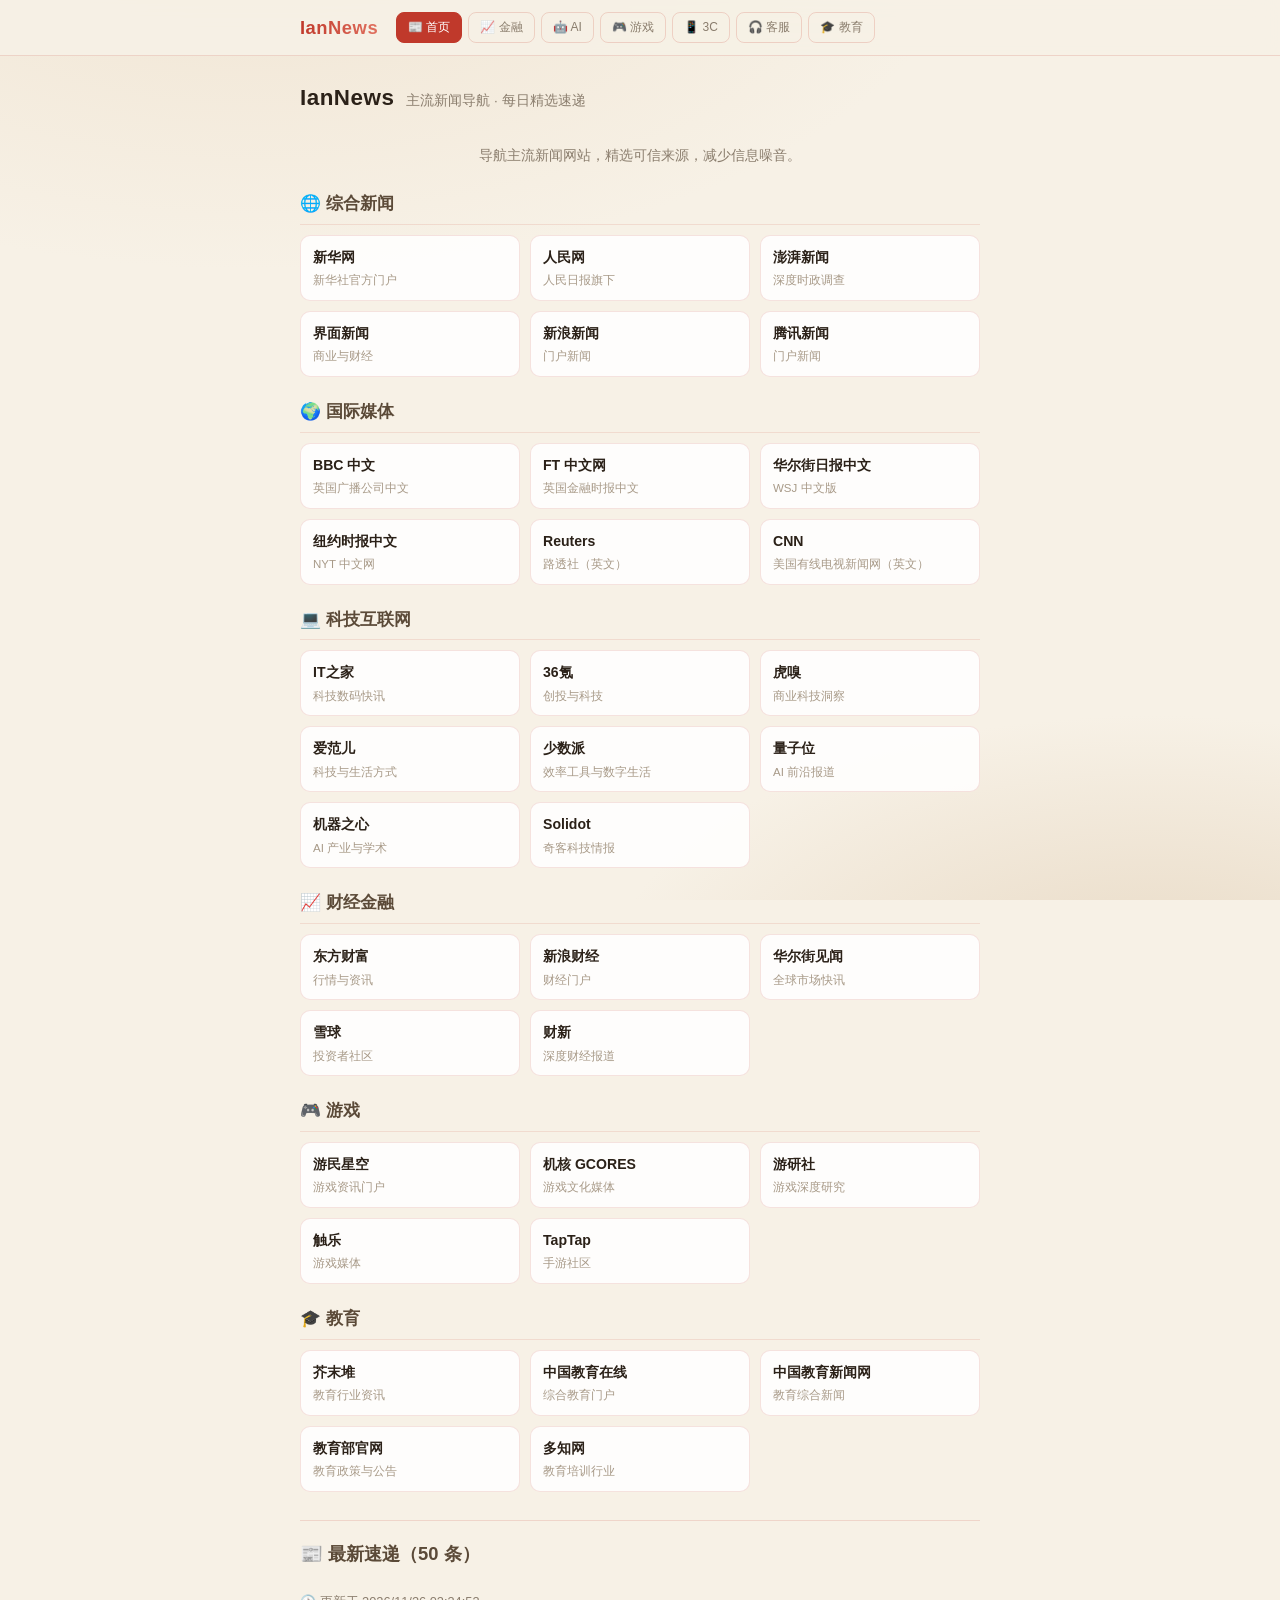
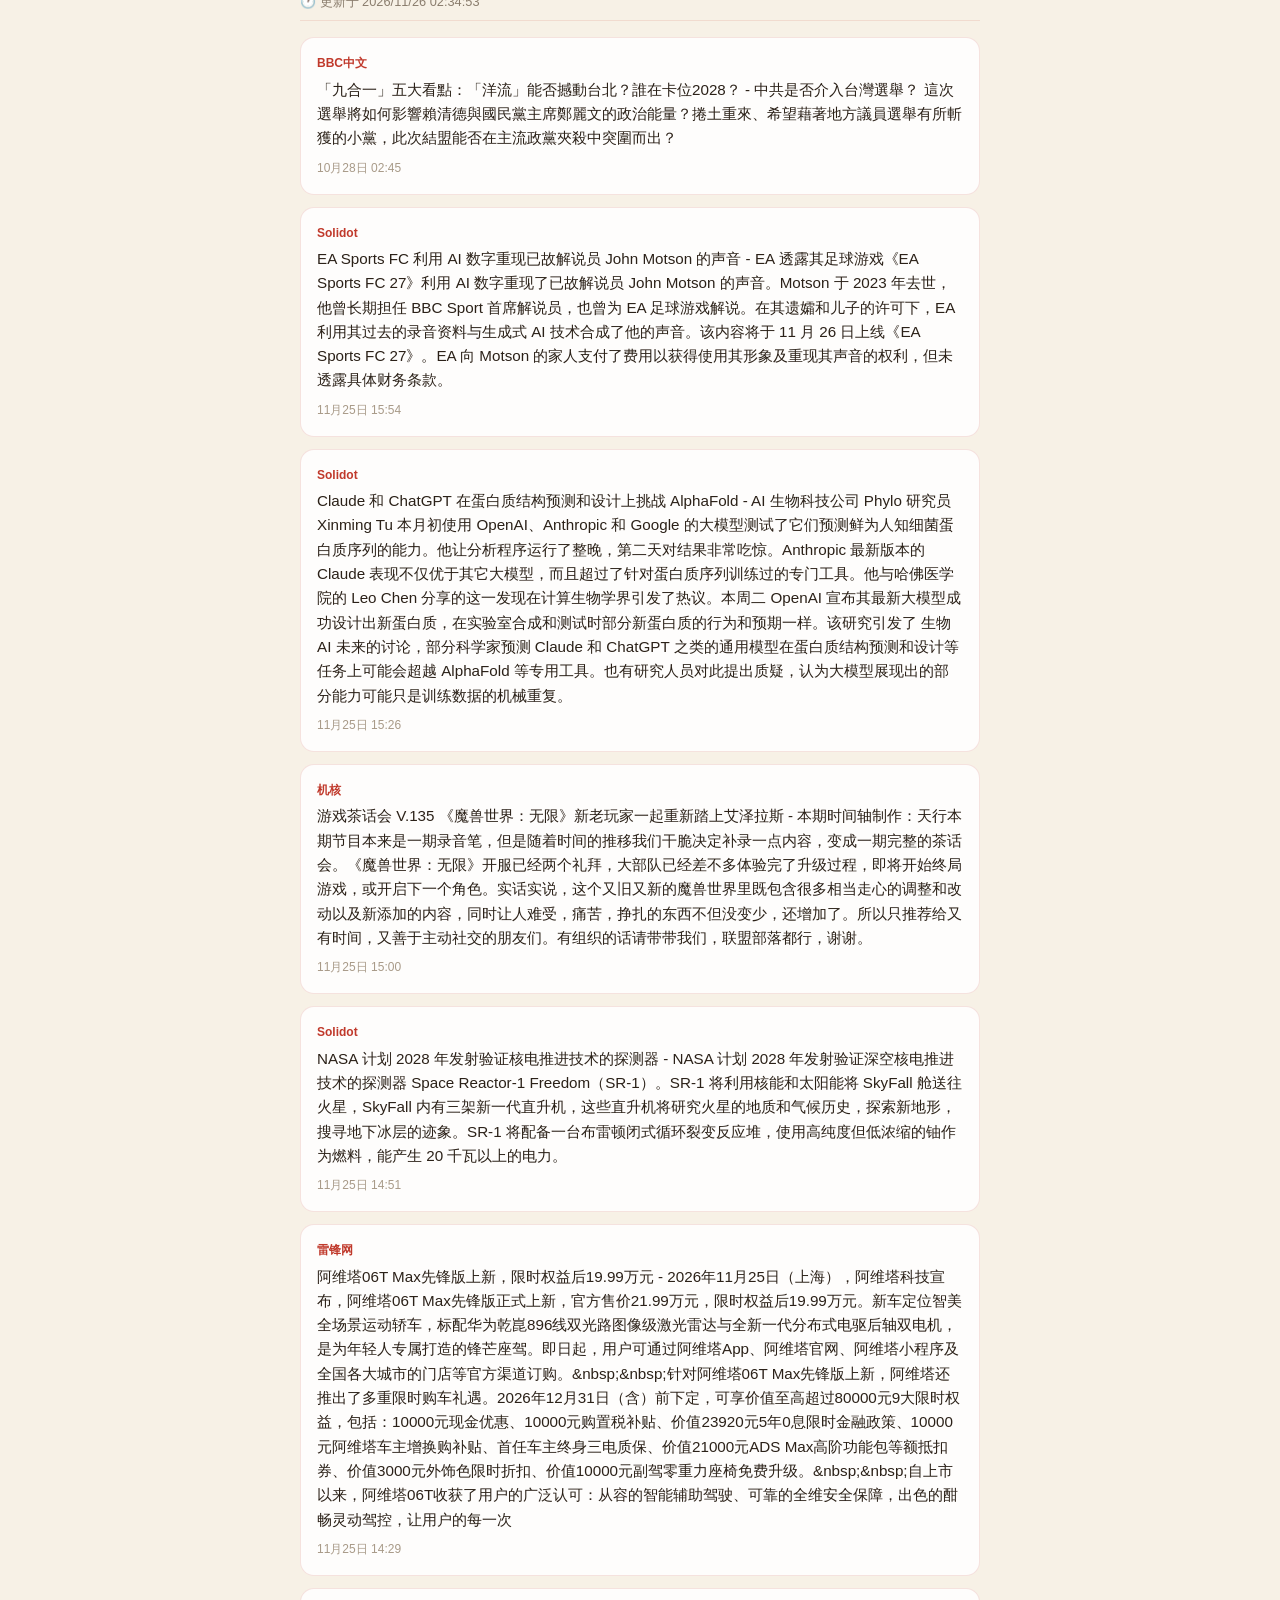
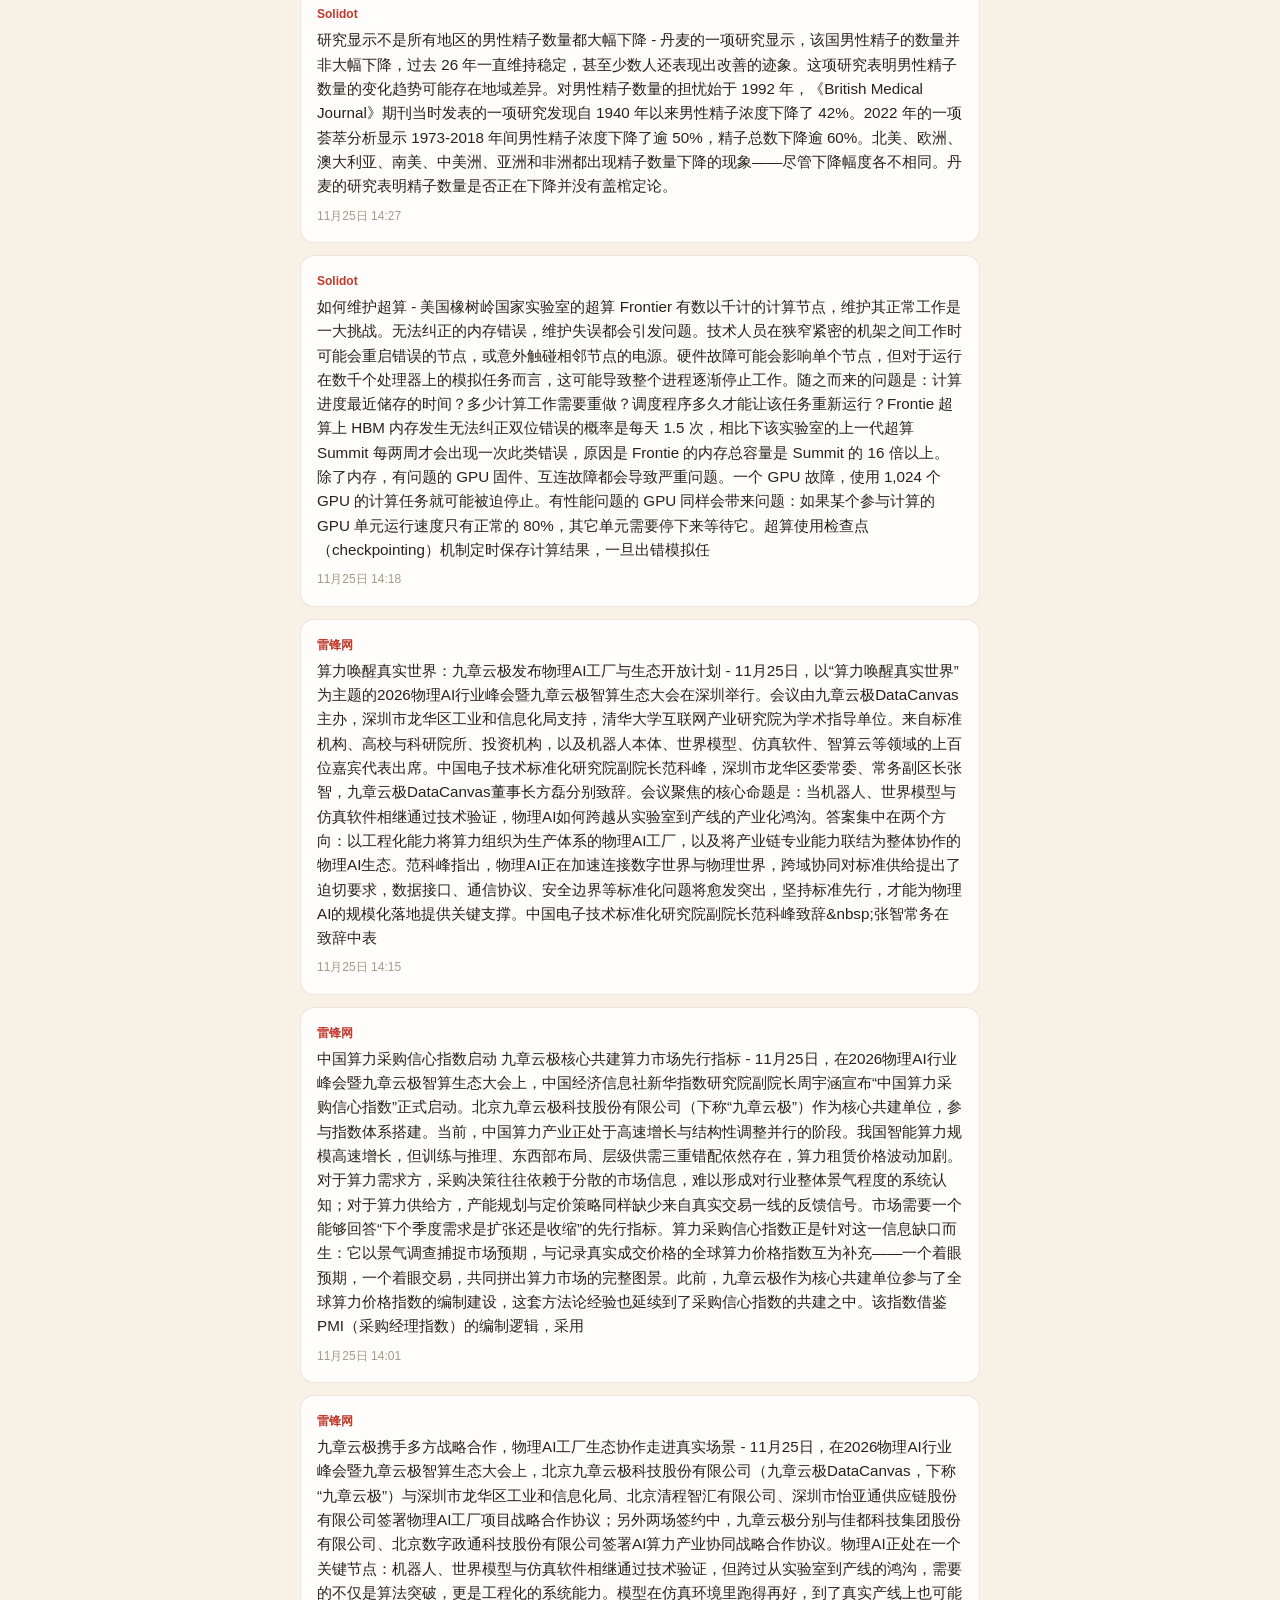
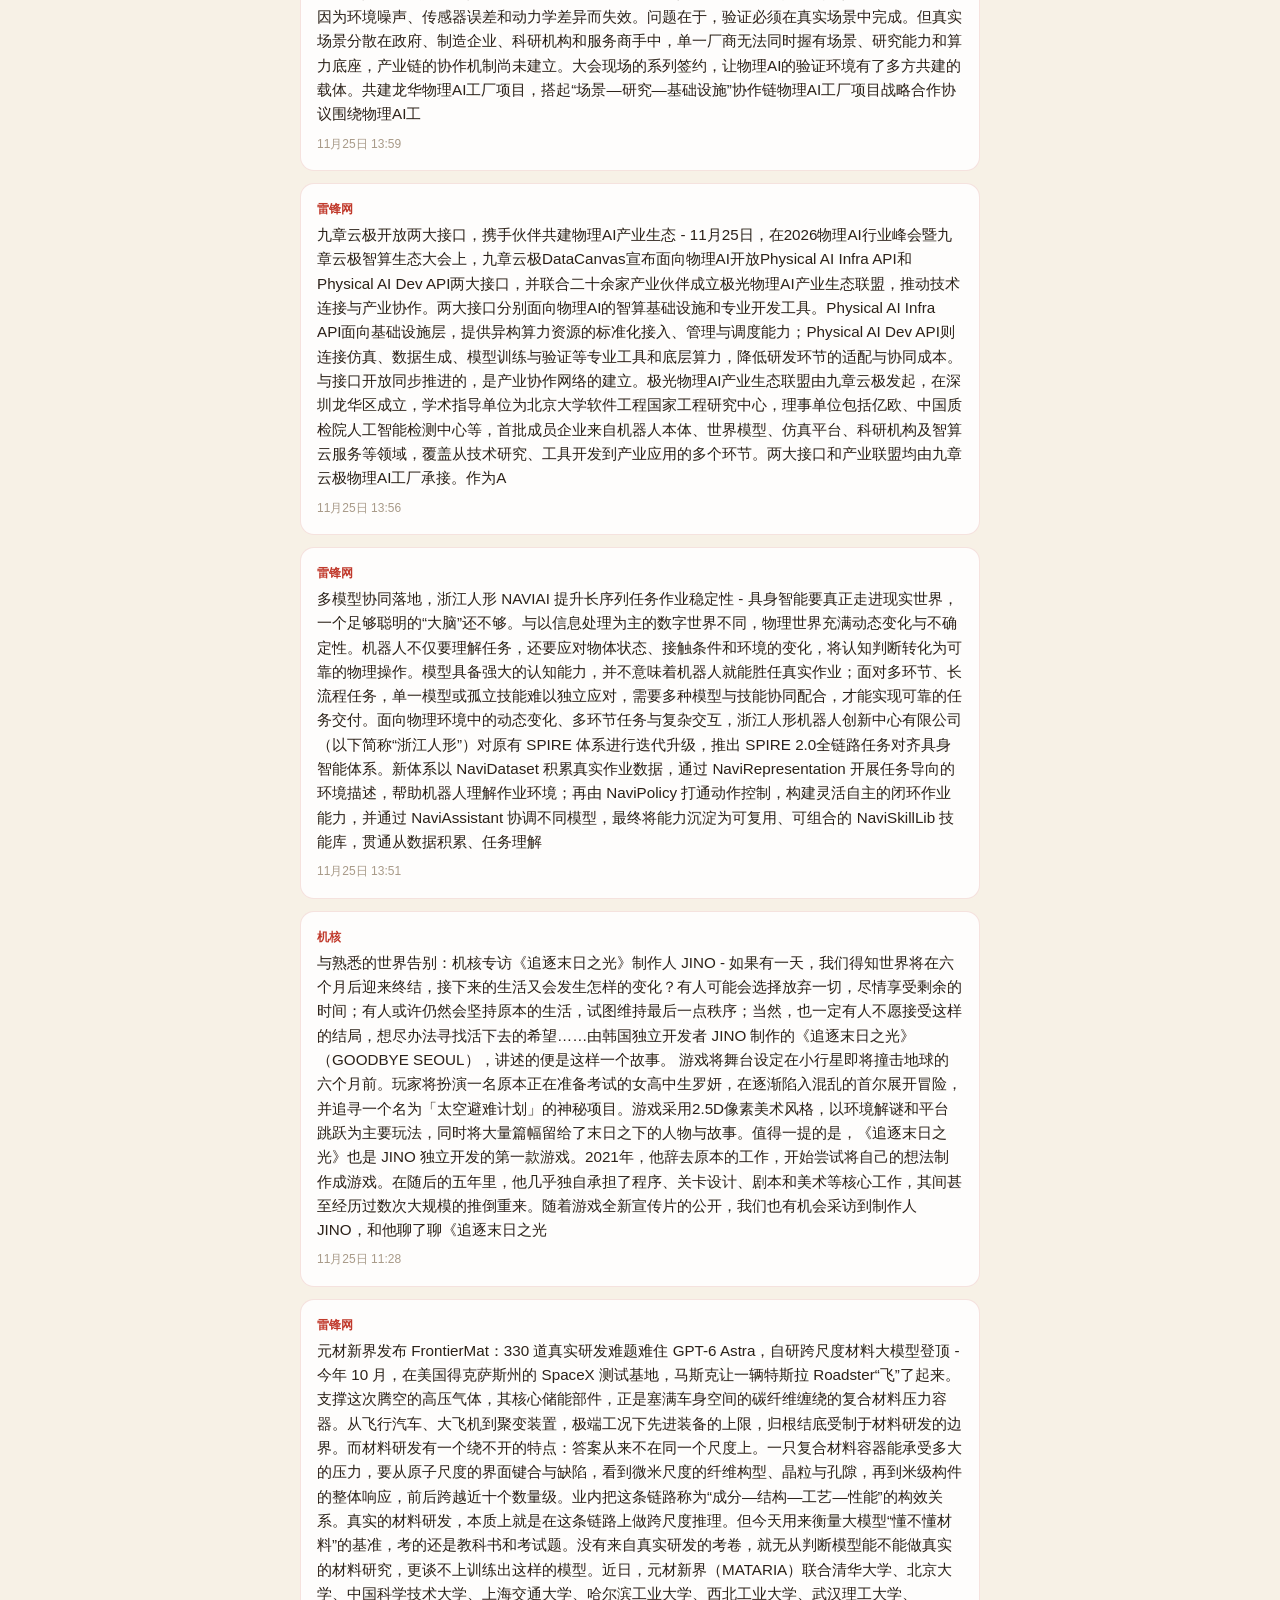
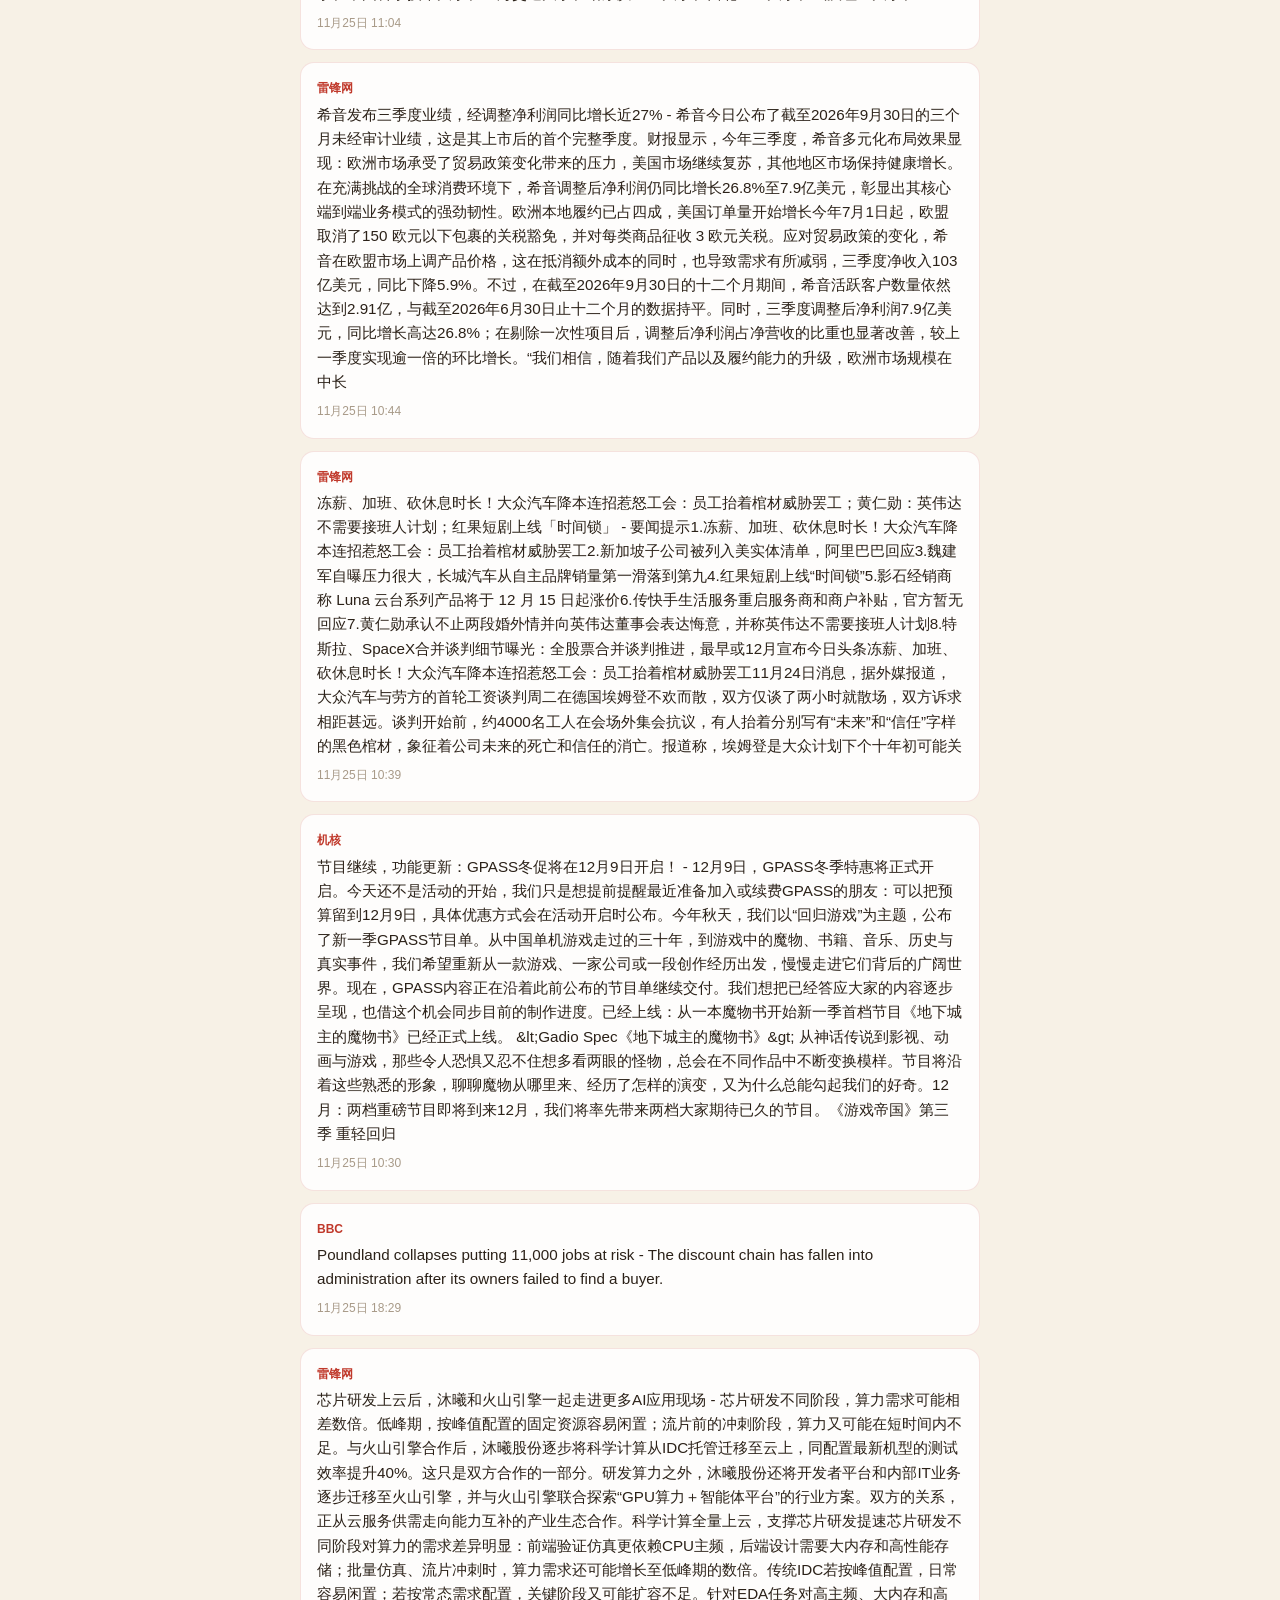
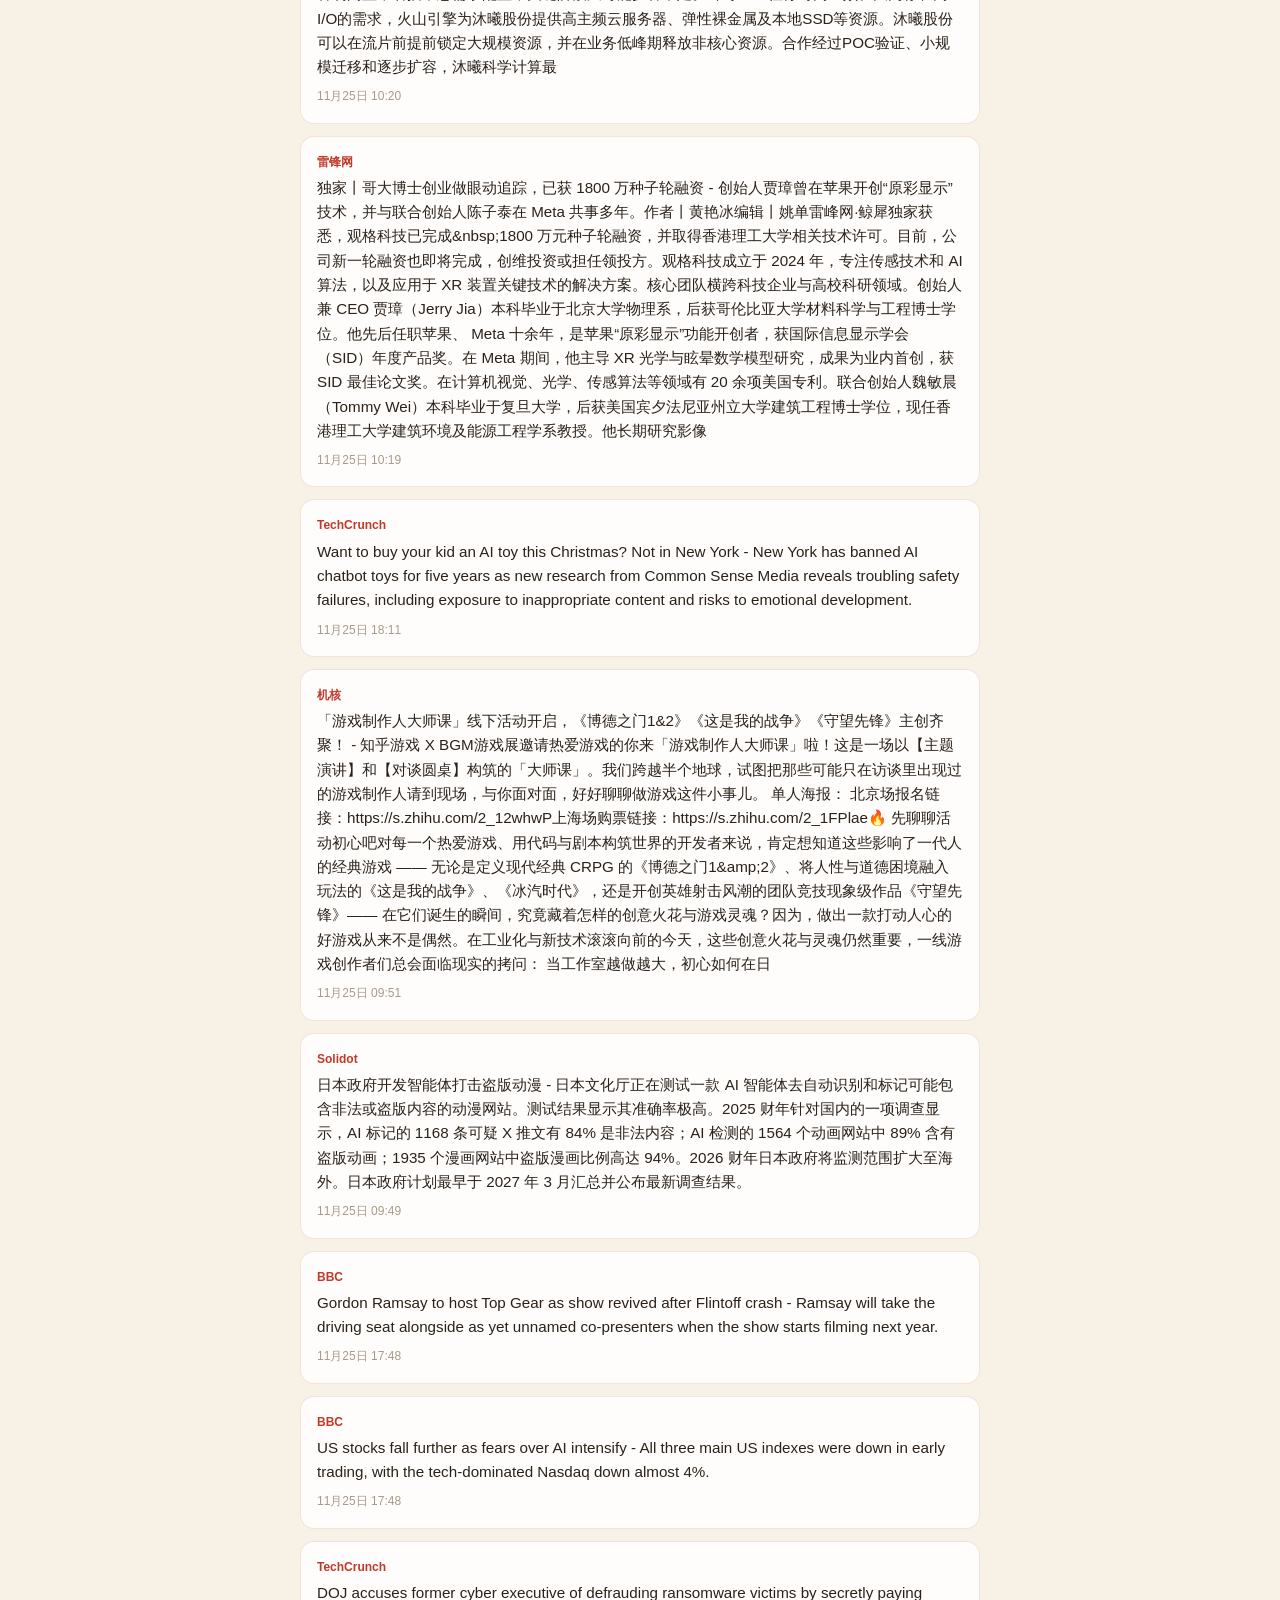
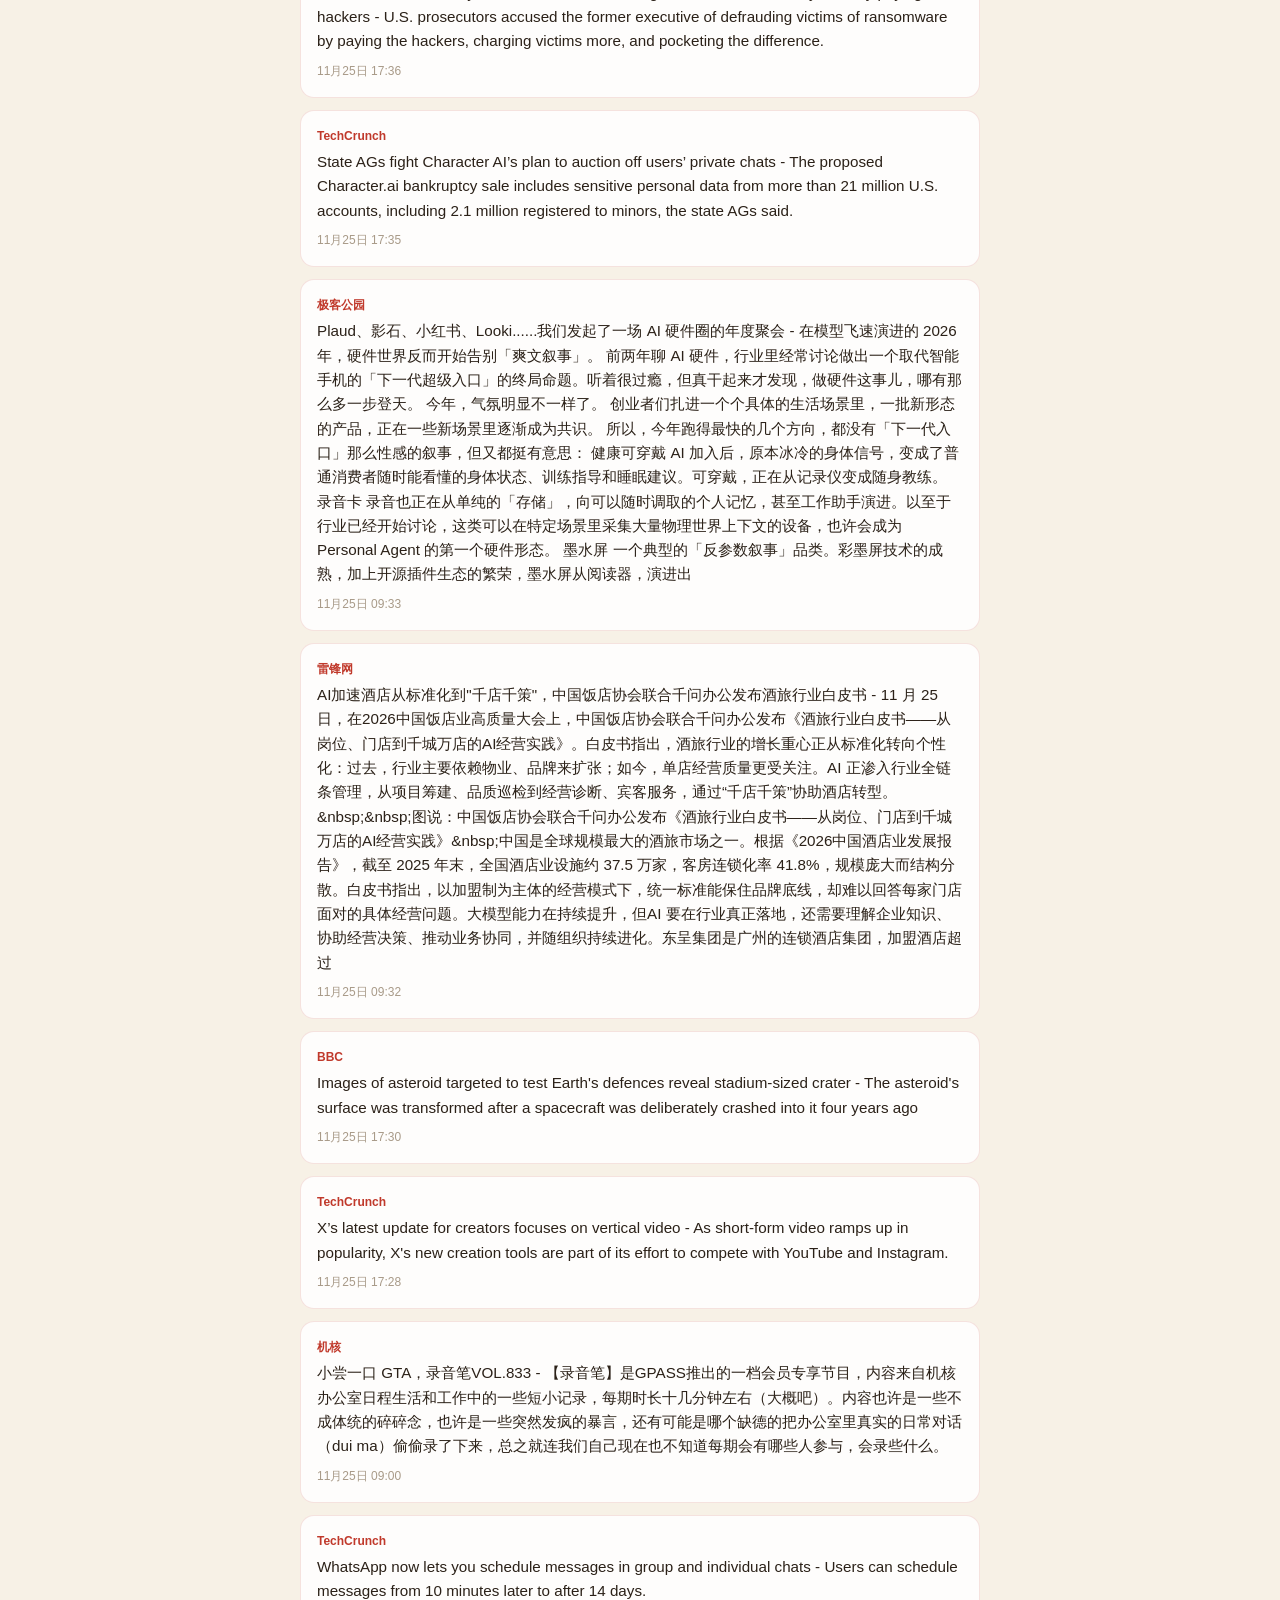
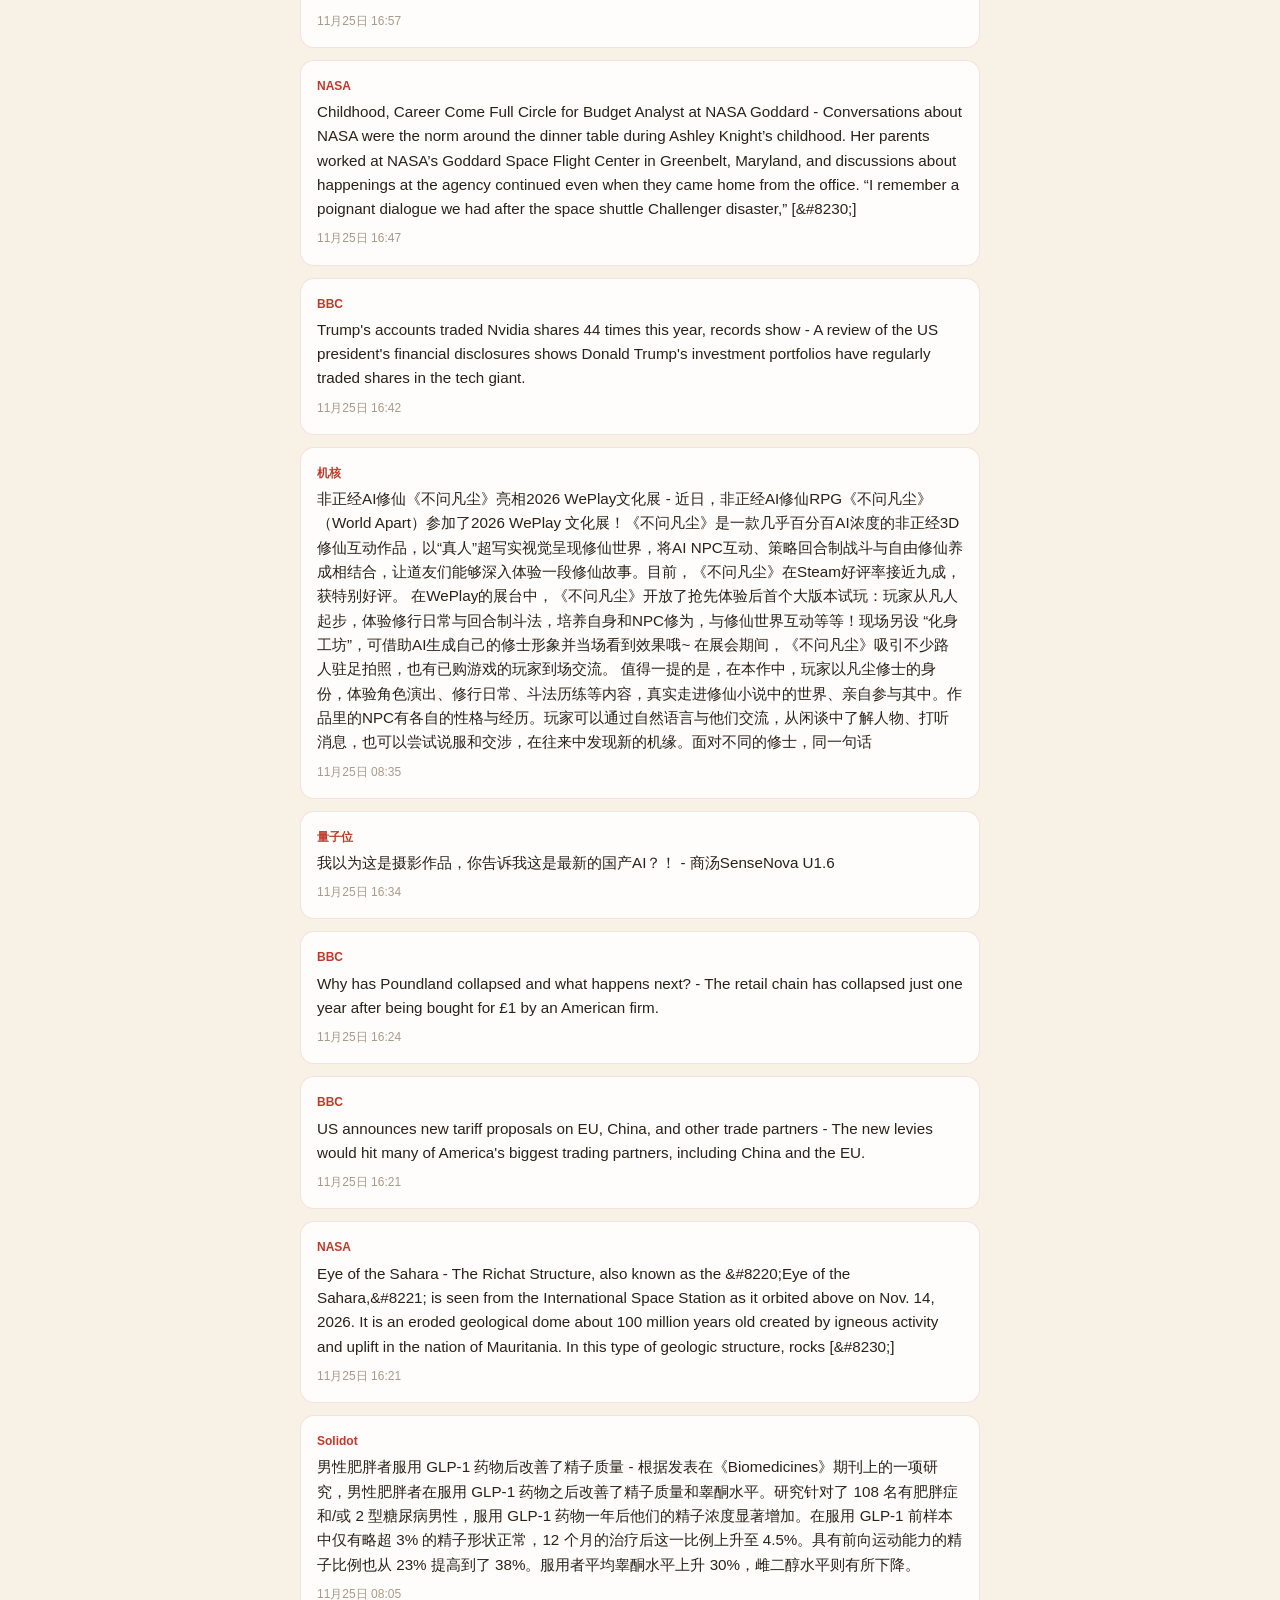
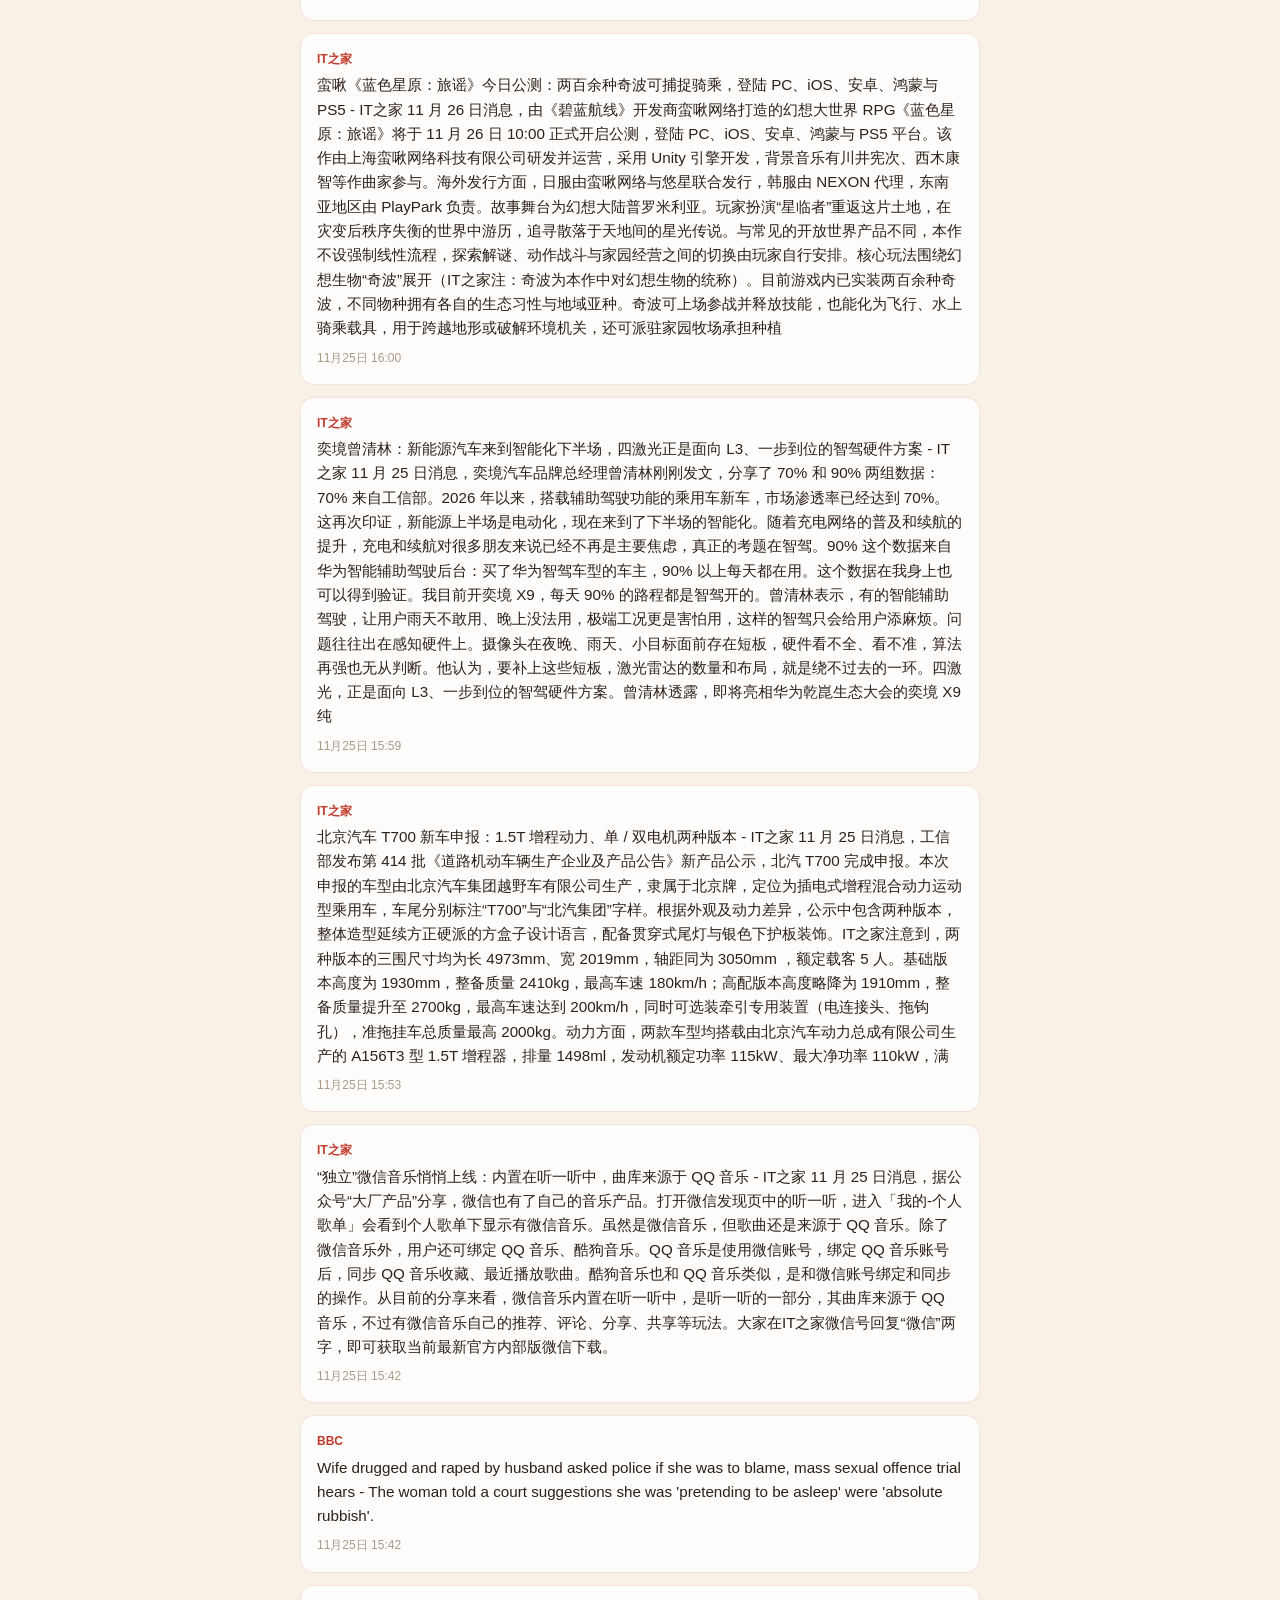
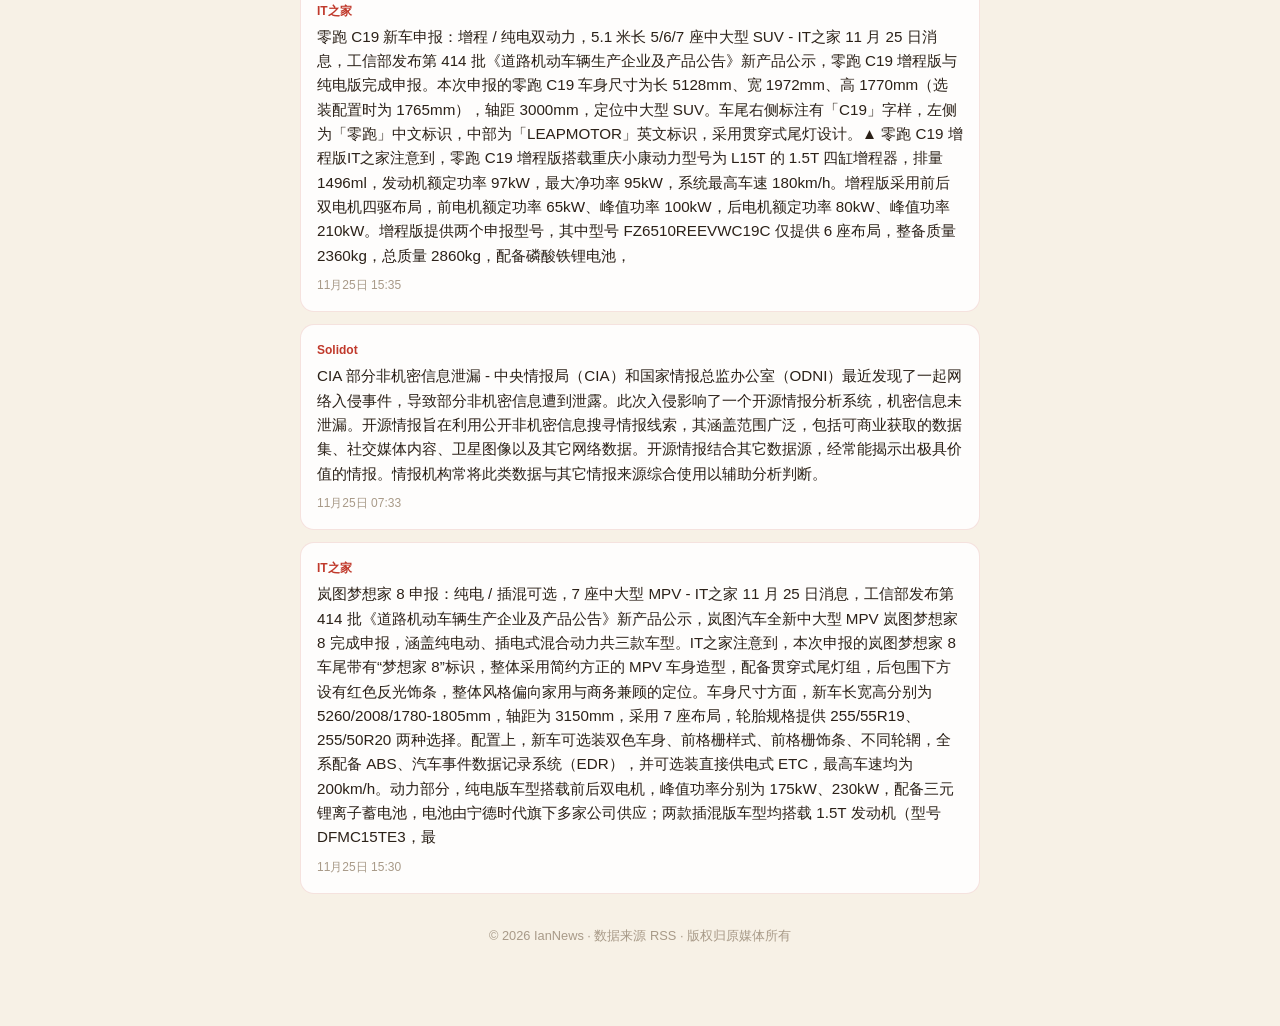
==== commit 1667f8a5: "auto: update news" ====
--- a/index.html
+++ b/index.html
@@ -7,7 +7,7 @@
   <link rel="stylesheet" href="style.css">
   <script>
     // 新闻数据已内置在 HTML 中，无需额外 fetch
-    window.__NEWS_DATA__ = {&quot;fetchedAt&quot;: &quot;2026-11-23T20:03:28Z&quot;, &quot;articles&quot;: [{&quot;id&quot;: &quot;rss_BBC中文_8&quot;, &quot;author&quot;: &quot;BBC中文&quot;, &quot;text&quot;: &quot;「九合一」五大看點：「洋流」能否撼動台北？誰在卡位2028？ - 中共是否介入台灣選舉？ 這次選舉將如何影響賴清德與國民黨主席鄭麗文的政治能量？捲土重來、希望藉著地方議員選舉有所斬獲的小黨，此次結盟能否在主流政黨夾殺中突圍而出？&quot;, &quot;translated&quot;: &quot;&quot;, &quot;url&quot;: &quot;https://www.bbc.com/zhongwen/articles/cm8xzrg40dq1o/trad?at_medium=RSS&amp;at_campaign=rss&quot;, &quot;createdAt&quot;: &quot;Wed, 28 Oct 2026 02:45:08 GMT&quot;, &quot;likes&quot;: null, &quot;retweets&quot;: null}, {&quot;id&quot;: &quot;rss_WSJ_10&quot;, &quot;author&quot;: &quot;WSJ&quot;, &quot;text&quot;: &quot;Nvidia Supplier SK Hynix Posts Record Profit on AI Boom - The South Korean memory-chip maker reported record quarterly and annual results after stronger-than-expected earnings for the final quarter of 2024 on robust chip demand.&quot;, &quot;translated&quot;: &quot;&quot;, &quot;url&quot;: &quot;https://www.wsj.com/articles/sk-hynix-posts-strong-fourth-quarter-net-profit-on-ai-boom-6f32e38b?mod=rss_Technology&quot;, &quot;createdAt&quot;: &quot;Wed, 22 Jan 2025 21:04:00 -0500&quot;, &quot;likes&quot;: null, &quot;retweets&quot;: null}, {&quot;id&quot;: &quot;rss_WSJ_11&quot;, &quot;author&quot;: &quot;WSJ&quot;, &quot;text&quot;: &quot;Tech, Media &amp; Telecom Roundup: Market Talk - Find insight on Netflix, U.S. advertising spending, AI joint venture Stargate and more in the latest Market Talks covering Technology, Media and Telecom.&quot;, &quot;translated&quot;: &quot;&quot;, &quot;url&quot;: &quot;https://www.wsj.com/articles/tech-media-telecom-roundup-market-talk-85899e83?mod=rss_Technology&quot;, &quot;createdAt&quot;: &quot;Wed, 22 Jan 2025 16:56:00 -0500&quot;, &quot;likes&quot;: null, &quot;retweets&quot;: null}, {&quot;id&quot;: &quot;rss_BBC中文_5&quot;, &quot;author&quot;: &quot;BBC中文&quot;, &quot;text&quot;: &quot;高雄選戰「知識藍」對決「新潮流」，國民黨能複製「韓流」嗎？ - 柯志恩以「知識藍」的姿態拉攏中間選民，支持度大幅追貼深耕高雄20年的賴瑞隆，選情咬緊。&quot;, &quot;translated&quot;: &quot;&quot;, &quot;url&quot;: &quot;https://www.bbc.com/zhongwen/articles/c6n4ex4y9837o/trad?at_medium=RSS&amp;at_campaign=rss&quot;, &quot;createdAt&quot;: &quot;Tue, 17 Nov 2026 16:25:49 GMT&quot;, &quot;likes&quot;: null, &quot;retweets&quot;: null}, {&quot;id&quot;: &quot;rss_BBC中文_6&quot;, &quot;author&quot;: &quot;BBC中文&quot;, &quot;text&quot;: &quot;「藍白合」示範區：新竹市選情如何透露台灣第三勢力的未來？ - 新竹市是民眾黨此前唯一贏得執政權的縣市，現任市長高虹安尋求連任，她這次雖已退出民眾黨、改以無黨籍身分參選，但學者指出其選情不僅將影響雙方未來合作模式能否延續，也可能牽動2028年全國大選的政治布局。&quot;, &quot;translated&quot;: &quot;&quot;, &quot;url&quot;: &quot;https://www.bbc.com/zhongwen/articles/cme3d27d7lnpo/trad?at_medium=RSS&amp;at_campaign=rss&quot;, &quot;createdAt&quot;: &quot;Tue, 17 Nov 2026 09:49:49 GMT&quot;, &quot;likes&quot;: null, &quot;retweets&quot;: null}, {&quot;id&quot;: &quot;rss_WSJ_8&quot;, &quot;author&quot;: &quot;WSJ&quot;, &quot;text&quot;: &quot;Canada to Review Amazon Contracts After Quebec Layoffs - Canada has warned Amazon.com that it is reviewing business ties with the company’s cloud-computing unit following Amazon’s decision to shut down its warehouses in Quebec, leading to the layoff of 1,700 workers.&quot;, &quot;translated&quot;: &quot;&quot;, &quot;url&quot;: &quot;https://www.wsj.com/articles/canada-to-review-amazon-contracts-after-quebec-layoffs-d458ea66?mod=rss_Technology&quot;, &quot;createdAt&quot;: &quot;Thu, 23 Jan 2025 19:59:00 -0500&quot;, &quot;likes&quot;: null, &quot;retweets&quot;: null}, {&quot;id&quot;: &quot;rss_WSJ_9&quot;, &quot;author&quot;: &quot;WSJ&quot;, &quot;text&quot;: &quot;Tech, Media &amp; Telecom Roundup: Market Talk - Find insight on Electronic Arts, consumer spending on videogames, Meta and more in the latest Market Talks covering Technology, Media and Telecom.&quot;, &quot;translated&quot;: &quot;&quot;, &quot;url&quot;: &quot;https://www.wsj.com/articles/tech-media-telecom-roundup-market-talk-28593f8d?mod=rss_Technology&quot;, &quot;createdAt&quot;: &quot;Thu, 23 Jan 2025 16:57:00 -0500&quot;, &quot;likes&quot;: null, &quot;retweets&quot;: null}, {&quot;id&quot;: &quot;rss_触乐_8&quot;, &quot;author&quot;: &quot;触乐&quot;, &quot;text&quot;: &quot;GTA6评论：超越游戏边界的电子奇观 - 2008年时，你在河北白沟一带混，你打架斗殴，盗窃，诈骗，帮工地老板吓唬要工资的农民工。在白沟，社会人都知道&amp;ldquo;白沟小张&amp;rdquo;这个名号。2012年，你到了北京，你有点手上功夫，是几年前认识的一个湖北佬教你的，他把刮胡刀片藏在食指和中指之间，一错身就能把人的内兜口袋划开，把里面东西掏干净。你手艺不如他，但是在地铁和公交车上混个几百块还是没问题。你主要在八里桥一带，混得很开，放贷，和发廊的小姐厮混，帮黑摩的帮派争地盘，有时候还帮朋友平事儿，也放贷。13年的时候，你和朋友喝酒，酒劲上来，和邻桌两个社会人吵起来，你把他们捅了，一死一伤。就因为这个，你进了监狱，被判了13年。你在里面潜心改造，现在，2026年，你出来了。你觉得手艺还在，你决定先去地铁上干几票再说。 但是你发现现在没人带钱包了，所有人都只有手机，人们用手机付钱，用手机干一切，手机还都有密码，都没法出手。黑摩的也没了，外地人都用手机叫车，你听说那东西叫滴滴。路上的所有人看起来都比以前精明，也比以前警惕。满街都是摄像头，据说还都联网，以前你抢了钱钻到巷子里，把衣服领子一翻就没&quot;, &quot;translated&quot;: &quot;&quot;, &quot;url&quot;: &quot;http://www.chuapp.com/article/291773.html&quot;, &quot;createdAt&quot;: &quot;Thu, 19 Nov 2026 18:03:35 +0800&quot;, &quot;likes&quot;: null, &quot;retweets&quot;: null}, {&quot;id&quot;: &quot;rss_极客公园_11&quot;, &quot;author&quot;: &quot;极客公园&quot;, &quot;text&quot;: &quot;\n        「北美大豆包」谷歌，终于杀回 AI 牌桌中央\n       - 作者｜Wildcard 编辑｜靖宇 谷歌，这次是真的回来了。 11 月 18 日，Google DeepMind 点亮了Gemini 4 Neon的霓虹灯牌。 这是 Gemini 4 系列在短短 7 周内甩出的第 4 款元素模型。如果看一眼官方放出的基准跑分长表和社区实测反馈，你会发现它精准卡在了一个极其舒服的「甜点」位上，既有接近、甚至局部反超旗舰的硬核智商，又把单任务成本砍到了竞争对手的一半左右。 在 Reddit 技术社区里，挑剔的开发者们罕见地给出了一边倒的好评，直呼它「便宜得离谱又强得可怕」。每月花 19.99 美元订阅 Google AI Pro 的普通用户更是喜出望外，不用咬牙上 Ultra 档位，就能在 Gemini App 里直接用上准旗舰水准的模型。加上整个 11 月密集落地的模型与工具矩阵，那个曾经在牌桌边缘徘徊的谷歌 AI，终于重新杀回了牌桌中央。 唯一让全球程序员一头雾水的，大概只有谷歌神秘的命名学。从 9 月底的 Argon（氩）、10 月底的 Carbon（碳），到 11 月&quot;, &quot;translated&quot;: &quot;&quot;, &quot;url&quot;: &quot;http://www.geekpark.net/news/374196&quot;, &quot;createdAt&quot;: &quot;Thu, 19 Nov 2026 14:10:00 +0800&quot;, &quot;likes&quot;: null, &quot;retweets&quot;: null}, {&quot;id&quot;: &quot;rss_触乐_9&quot;, &quot;author&quot;: &quot;触乐&quot;, &quot;text&quot;: &quot;在《异人之下》终局测试里直面“老天师” - 我的WeGame账号显示，我在《异人之下》&amp;ldquo;终局测试&amp;rdquo;的游戏时长达到了13.2小时。对于一些传统的单机游戏来说，这个时间或许已经足够我走完三分之一的剧情。但在《异人之下》里，我仍然感到自己是一个新手。我主要体验的是&amp;ldquo;切磋&amp;rdquo;，也就是PVP玩法。在排位&amp;ldquo;天下会武&amp;rdquo;中，我目前达到的是&amp;ldquo;九曲&amp;rdquo;段位。 游戏中的升段界面给我一种&amp;ldquo;质朴&amp;rdquo;的美感 《异人之下》于2023年底首曝，2024年底开启首次测试，今年11月4日开启终局测试，这是它的第三次、也是最后一次测试。3年的研发时间让很多玩家觉得有点焦虑，他们会在相关评论区里发问：&amp;ldquo;公测之后，我打&amp;lsquo;老天师&amp;rsquo;吗？&amp;rdquo; 在《异人之下》的原著里，&amp;ldquo;老天师&amp;rdquo;张之维是龙虎山道观的掌门，也是目前全书中的战力天花板，玩家们用这个称号称呼此前参加过测试、并在PVP玩法中修行有成的玩家，表达某种敬畏之情。 如果您看过古早（对不起，但确实已经是&quot;, &quot;translated&quot;: &quot;&quot;, &quot;url&quot;: &quot;http://www.chuapp.com/article/291772.html&quot;, &quot;createdAt&quot;: &quot;Thu, 19 Nov 2026 12:04:13 +0800&quot;, &quot;likes&quot;: null, &quot;retweets&quot;: null}, {&quot;id&quot;: &quot;rss_触乐_10&quot;, &quot;author&quot;: &quot;触乐&quot;, &quot;text&quot;: &quot;触乐夜话：我和我的GTA - 触乐夜话，每天胡侃和游戏有关的屁事、鬼事、新鲜事。 图/小罗 真是奇怪呀，在我的回忆里，几乎我所有和GTA有关的记忆都是在工作岗位上。 我第一次接触GTA的时候就是3。当时我还在《大众软件》杂志社旗下的《大众游戏》杂志工作。XBOX刚出，我们有一位在美国的朋友在当地买了XBOX，千里迢迢寄到编辑部。游戏机有了，但只有一张附带的《光环》。当时我们还不习惯用手柄玩FPS（其实现在也不习惯），玩了一阵，总是感觉很难投入。也就逐渐放下了。一直到了那年春节，我回到哈尔滨去过年。作为一个传统节日习俗，哈尔滨的游戏爱好者在春节的时候都要去位于哈工大附近的教化电子大世界购买盗版游戏盘&amp;mdash;&amp;mdash;北京当年买盗版盘特别困难，要在中关村一带的胡同里和抱着孩子的妇女接头，对暗号，跟着走恨不得800米才能买到，哈尔滨就不一样了，教化电子大世界一楼有几百个摊位，全都卖盗版盘，每个摊位上有几千张盗版盘，人头攒动，熙熙攘攘，非常壮观。 有时候我也在想，如果我不是因为高中时学校附近就是这个市场，我得以疯狂购买廉价光盘，爽玩所有游戏，一定程度上也算增长了眼界；或者，如果不是因&quot;, &quot;translated&quot;: &quot;&quot;, &quot;url&quot;: &quot;http://www.chuapp.com/article/291767.html&quot;, &quot;createdAt&quot;: &quot;Thu, 19 Nov 2026 09:07:12 +0800&quot;, &quot;likes&quot;: null, &quot;retweets&quot;: null}, {&quot;id&quot;: &quot;rss_触乐_11&quot;, &quot;author&quot;: &quot;触乐&quot;, &quot;text&quot;: &quot;经历4811天后，至少我们还有《GTA 6》 - 《Grand Theft Auto VI》（GTA 6）今天（2026年11月19日）发售了。它的上一代是2013年9月17日发售的，距今天13年2个月零2天，或者说，4811天。 一款游戏和它的续作之间相距13年&amp;mdash;&amp;mdash;这个时间是如此之长，以至于很难让人第一时间产生实感。我们度过了怎样的13年？13年之后，我们的世界已经完全不一样了。 发售于2013年的《侠盗猎车手V》设定在2013年-2014年的圣安地列斯州 (San Andreas) 2013年《GTA 5》发售时的新闻配图，&amp;ldquo;这款游戏卖得比历史上任何一款电子游戏、电影或其他娱乐产品都要快&amp;ldquo;（图源：Reuters Mike Blake） 在2013年时，还没有OpenAI和Anthropic。字节跳动在1年前（2012年3月）刚刚成立，距离TikTok推出还有4年。当时的科技明星是Facebook，它正在快速扩张，苹果处于乔布斯去世后的产品与文化转型期，Google则代表着硅谷新经济的另一种理想主义。这些公司以一种杂糅的方式出现在《GT&quot;, &quot;translated&quot;: &quot;&quot;, &quot;url&quot;: &quot;http://www.chuapp.com/article/291770.html&quot;, &quot;createdAt&quot;: &quot;Thu, 19 Nov 2026 08:35:00 +0800&quot;, &quot;likes&quot;: null, &quot;retweets&quot;: null}, {&quot;id&quot;: &quot;rss_WSJ_4&quot;, &quot;author&quot;: &quot;WSJ&quot;, &quot;text&quot;: &quot;Can an App Replace a Personal Trainer? I Tested Nearly a Dozen to Find Out - Apps can add flexibility and freshness to your routine. Just try not to get injured.&quot;, &quot;translated&quot;: &quot;&quot;, &quot;url&quot;: &quot;https://www.wsj.com/articles/strength-training-apps-review-950a2d19?mod=rss_Technology&quot;, &quot;createdAt&quot;: &quot;Sun, 26 Jan 2025 09:00:00 -0500&quot;, &quot;likes&quot;: null, &quot;retweets&quot;: null}, {&quot;id&quot;: &quot;rss_Solidot_11&quot;, &quot;author&quot;: &quot;Solidot&quot;, &quot;text&quot;: &quot;Anthropic 到 2028 年使用的电力 98% 来自化石燃料 - 美国的 AI 数据中心越来越依赖自己的发电设施供电，而这些发电设施基本上绝大多数使用化石燃料。目前规划中的数据中心发电设施装机容量高达 177 GW——足以满足美国 65% 家庭的用电需求。研究人员调查了刚刚上市的 AI 公司 Anthropic 的用电需求。他们发现 Anthropic 未在美国承诺使用任何可再生能源，它近期斥资 34 亿美元承诺采购 1.7 GW 的燃气发电设备。与 Anthropic 签署算力合同的美国数据中心提供商绝大部分将使用化石燃料提供电力。研究人员估计，到 2028 年 Anthropic 约 87% 的电力将来自天然气，11% 来自煤炭。Anthropic 数据中心设施电力消耗所产生的二氧化碳排放总量可能达到每年 1700 万到 3800 万公吨二氧化碳当量，中值排放量 3200 万公吨。到 2030 年排放量可能还会翻倍。&quot;, &quot;translated&quot;: &quot;&quot;, &quot;url&quot;: &quot;https://www.solidot.org/story?sid=85959&quot;, &quot;createdAt&quot;: &quot;Sun, 22 Nov 2026 23:32:03 +0800&quot;, &quot;likes&quot;: null, &quot;retweets&quot;: null}, {&quot;id&quot;: &quot;rss_爱范儿_9&quot;, &quot;author&quot;: &quot;爱范儿&quot;, &quot;text&quot;: &quot;iPhone 18 大更新，明年春天见！但苹果的挑战才刚刚开始 - 更多的新品，也不能消除苹果的 AI 焦虑#欢迎关注爱范儿官方微信公众号：爱范儿（微信号：ifanr），更多精彩内容第一时间为您奉上。&quot;, &quot;translated&quot;: &quot;&quot;, &quot;url&quot;: &quot;https://www.ifanr.com/1690832?utm_source=rss&amp;utm_medium=rss&amp;utm_campaign=&quot;, &quot;createdAt&quot;: &quot;Sun, 22 Nov 2026 22:19:08 +0000&quot;, &quot;likes&quot;: null, &quot;retweets&quot;: null}, {&quot;id&quot;: &quot;rss_机核_11&quot;, &quot;author&quot;: &quot;机核&quot;, &quot;text&quot;: &quot;Vol.271.风起今朝——五年终得一冠 - S12赛季之后，三圣一帝的时代落幕，LCK恢复了对英雄联盟项目的统治四年时间，LPL赛区仅仅获得S13 MSI一个国际赛冠军，陷入了漫长的低谷。S16赛季注定不平凡，从BLG获得先锋赛冠军开始，LPL在这一年中创造了无数历史，让我们一起回顾这个注定不平凡的赛季。&quot;, &quot;translated&quot;: &quot;&quot;, &quot;url&quot;: &quot;https://www.gcores.com/radios/222668&quot;, &quot;createdAt&quot;: &quot;Sun, 22 Nov 2026 21:11:27 +0800&quot;, &quot;likes&quot;: null, &quot;retweets&quot;: null}, {&quot;id&quot;: &quot;rss_SCMP_9&quot;, &quot;author&quot;: &quot;SCMP&quot;, &quot;text&quot;: &quot;US seeks answers on Nvidia’s sale of chips to China, Bessent says - The US ⁠is seeking answers from Nvidia on ⁠its chip sales to China and will find out who was in charge of compliance at the company formerly led by Jensen Huang, who resigned following an affair with a suspected Chinese spy, US Treasury Secretary ‌Scott Bessent said on Sunday. “We’ve been in touch with the temporary management, with the lead directors, with their lawyers, and we do need answers … It behoves Nvidia to move quickl&quot;, &quot;translated&quot;: &quot;&quot;, &quot;url&quot;: &quot;https://www.scmp.com/news/world/united-states-canada/article/3375404/us-seeks-answers-nvidias-sale-chips-china-bessent-says&quot;, &quot;createdAt&quot;: &quot;Sun, 22 Nov 2026 20:03:17 +0000&quot;, &quot;likes&quot;: null, &quot;retweets&quot;: null}, {&quot;id&quot;: &quot;rss_NASA_6&quot;, &quot;author&quot;: &quot;NASA&quot;, &quot;text&quot;: &quot;65 Years of Human Spaceflight at NASA Johnson  - For 65 years, NASA’s Johnson Space Center in Houston has helped shape human spaceflight, from the Gemini missions that demonstrated rendezvous and docking techniques needed for Apollo to the research conducted aboard the International Space Station, which has supported a continuous human presence for more than 26 years. Today, Johnson teams are preparing crews and [&amp;#8230;]&quot;, &quot;translated&quot;: &quot;&quot;, &quot;url&quot;: &quot;https://www.nasa.gov/centers-and-facilities/johnson/65-years-of-human-spaceflight-at-nasa-johnson/&quot;, &quot;createdAt&quot;: &quot;Sun, 22 Nov 2026 19:13:25 +0000&quot;, &quot;likes&quot;: null, &quot;retweets&quot;: null}, {&quot;id&quot;: &quot;rss_SCMP_10&quot;, &quot;author&quot;: &quot;SCMP&quot;, &quot;text&quot;: &quot;Has AI solved the Riemann hypothesis? Claim makes waves at 200th birthday event in China - A US-based mathematician has stunned the community by claiming to have solved the nearly 170-year-old Riemann hypothesis using artificial intelligence (AI). The news broke on Friday as a major conference opened in southern China’s Shenzhen, where world-leading mathematicians have gathered until Monday to mark the 200th anniversary of the birth of Bernhard Riemann – the German pioneer behind one of the fiel&quot;, &quot;translated&quot;: &quot;&quot;, &quot;url&quot;: &quot;https://www.scmp.com/news/china/science/article/3375386/has-ai-solved-riemann-hypothesis-claim-makes-waves-200th-birthday-event-china&quot;, &quot;createdAt&quot;: &quot;Sun, 22 Nov 2026 16:01:05 +0000&quot;, &quot;likes&quot;: null, &quot;retweets&quot;: null}, {&quot;id&quot;: &quot;rss_SCMP_11&quot;, &quot;author&quot;: &quot;SCMP&quot;, &quot;text&quot;: &quot;Chinese J-20’s radar signature could nearly double with 10% stealth coating loss: study - Photographs showing weathered and peeling radar-absorbing coatings on the US Air Force’s F-22 Raptor have repeatedly raised concerns in recent years. China faces similar engineering challenges with its J-20 stealth fighter. Photographs circulating online have also been presented as evidence of how surface damage could compromise the stealth fighter’s ability to evade radar detection. But no one tells the pu&quot;, &quot;translated&quot;: &quot;&quot;, &quot;url&quot;: &quot;https://www.scmp.com/news/china/science/article/3375012/chinese-j-20s-radar-signature-could-nearly-double-10-stealth-coating-loss-study&quot;, &quot;createdAt&quot;: &quot;Sun, 22 Nov 2026 14:00:07 +0000&quot;, &quot;likes&quot;: null, &quot;retweets&quot;: null}, {&quot;id&quot;: &quot;rss_极客公园_4&quot;, &quot;author&quot;: &quot;极客公园&quot;, &quot;text&quot;: &quot;\n        重控制、轻渲染，达瓦科技的 AI 视频工业路线\n       - &amp;nbsp; 头图来源：极客公园 今年以来，视频生成模型的进步肉眼可见，AI 短剧、换脸、场景合成在各个平台越来越多，但一个现实问题始终存在：生成一条满意的视频，往往要反复「抽卡」，算力和时间成本都不低；而一旦进入专业影视管线，今天的模型能承担的工业级工作仍然有限。 关于这个问题，行业有两种思路。一种堆参数、扩算力，相信通用大模型终会跨过工业门槛；另一种扎进真实片场，从具体需求自下而上生长。达瓦科技走的是后一条路径。 达瓦科技总部位于重庆永川，团队从 2014 年开始运营科技影视片场，2023 年成立达瓦科技，转向 AI 模型，今年已连续完成 Pre-A 轮、A 轮融资，累计融资约 5 亿元人民币。 他们选择的路线是「重控制、轻渲染」：自研控制层基座模型 Latent Stage，把对人物、动作、镜头、灯光、场景的理解和控制单独做成一层，再交给渲染层出画面。围绕这条路线，公司有两款产品：面向专业内容团队、做离线生成的 FilmOS，以及在单张消费级显卡上就能实时运行的世界模型 Scenes AI。 这套&quot;, &quot;translated&quot;: &quot;&quot;, &quot;url&quot;: &quot;http://www.geekpark.net/news/374303&quot;, &quot;createdAt&quot;: &quot;Sun, 22 Nov 2026 10:03:57 +0800&quot;, &quot;likes&quot;: null, &quot;retweets&quot;: null}, {&quot;id&quot;: &quot;rss_极客公园_5&quot;, &quot;author&quot;: &quot;极客公园&quot;, &quot;text&quot;: &quot;\n        资本开支猛增 226%，AI 吞噬百亿利润：腾讯的 AI 故事，进入更重的阶段\n       - &amp;nbsp; 头图来源：腾讯 &amp;nbsp; 腾讯的 AI 故事，正在进入一个有些沉重的阶段。 11 月 18 日，腾讯发布 2026 年第三季度财报。本季度营收 2073.4 亿元，同比增长 8%；Non-IFRS 经营利润 681 亿元，同比下降 6%；Non-IFRS 归母净利润 665 亿元，同比下降 6%。 图片来源：腾讯财报 本季度，腾讯资本开支达到 814 亿元，同比增长 527%，单季支出已经超过 2025 年全年；研发投入 323.6 亿元，同比增长 42%。大规模算力采购和预付款之下，自由现金流为负 691 亿元；若剔除算力采购预付款，自由现金流仍有 169 亿元。 单看收入，这依旧是一份稳健的财报。但把 AI 拆出来，曲线的分叉比上一季度更明显：若剔除混元、元宝、CodeBuddy、WorkBuddy、小微等新 AI 产品的收入、成本与开支，腾讯本季度 Non-IFRS 经营利润为 833 亿元，同比增长 8%，经营利润率 40%，和去年同期持平。 也&quot;, &quot;translated&quot;: &quot;&quot;, &quot;url&quot;: &quot;http://www.geekpark.net/news/374302&quot;, &quot;createdAt&quot;: &quot;Sun, 22 Nov 2026 09:58:48 +0800&quot;, &quot;likes&quot;: null, &quot;retweets&quot;: null}, {&quot;id&quot;: &quot;rss_极客公园_6&quot;, &quot;author&quot;: &quot;极客公园&quot;, &quot;text&quot;: &quot;\n        关于混元 4 模型、算力、刷榜与 RSI，姚顺雨回应一切\n       - &amp;nbsp; 头图来源：ChatGPT 生成 &amp;nbsp; 11 月 21 日凌晨，腾讯首席 AI 科学家、混元大模型负责人姚顺雨和混元团队的研究员现身 Reddit LocalLLaMA 社区，开启了混元团队史上第一场面向全球开发者的公开 AMA。 图片来源：x 两小时内，姚顺雨和混元团队解答了 300 余条开发者提问，从底层架构取舍到长期路线规划，从量化落地经验到开源生态适配，几乎覆盖了当前开源大模型领域所有核心争议与关切。 过去不到一个月，混元刚刚完成一轮高密度产品发布&amp;mdash;&amp;mdash;11 月 4 日推出的 Hy4 首次跻身全球最强开源模型之列，拿下 Agent Arena 开源模型榜首、Artificial Analysis 中国模型第二的成绩；一周后，定位「极致性价比」的 Hy4 flash 快速跟进，单任务成本仅为 Hy4 的二十分之一，上线首日 Token 调用量便突破 50 万亿。 如果把时间倒回九个月前&amp;mdash;&amp;mdash; 今年 2 月，混元才刚刚完成预训&quot;, &quot;translated&quot;: &quot;&quot;, &quot;url&quot;: &quot;http://www.geekpark.net/news/374301&quot;, &quot;createdAt&quot;: &quot;Sun, 22 Nov 2026 09:56:28 +0800&quot;, &quot;likes&quot;: null, &quot;retweets&quot;: null}, {&quot;id&quot;: &quot;rss_极客公园_7&quot;, &quot;author&quot;: &quot;极客公园&quot;, &quot;text&quot;: &quot;\n        黄仁勋遭董事会罢免主要原因曝光；《GTA6》首发收入 37.9 亿美元，超《复联 4》总票房；马斯克收到上海工厂员工特制边角料手办\n       - 《GTA6》首发收入达 37.9 亿美元，超越《复仇者联盟 4》总票房 Take-Two Interactive 表示，《侠盗猎车手 6》（GTA6）的预购加上首发当日销售额达到 37.9 亿美元，这不仅创下电子游戏史上最高首发收入纪录，也大概率是娱乐史上所有创意作品中规模最大的首发。这场现象级首发展现了游戏 IP 在商业、文化以及好莱坞层面的巨大价值。 GTA6 的首发收入已经超过影史票房冠军《复仇者联盟 4：终局之战》的全球总票房 29 亿美元。 本次首发热度极高，甚至在周四改变了全球互联网流量走向。 互联网交换中心运营商 DE-CIX 称，该游戏上线催生全球数据流量新纪录。GTA6 上线时段的数据吞吐量，较今年年初常规周均值高出 25%。 Streams Charts 的数据显示，它同时创下直播观看纪录，全平台峰值在线观众 791 万人，流量主要来自 Twitch 和 YouTube。（来源：环球市场播报） 马斯克&quot;, &quot;translated&quot;: &quot;&quot;, &quot;url&quot;: &quot;http://www.geekpark.net/news/374300&quot;, &quot;createdAt&quot;: &quot;Sun, 22 Nov 2026 09:05:22 +0800&quot;, &quot;likes&quot;: null, &quot;retweets&quot;: null}, {&quot;id&quot;: &quot;rss_量子位_9&quot;, &quot;author&quot;: &quot;量子位&quot;, &quot;text&quot;: &quot;Nature：糖尿病大鼠成功恢复正常血糖！用电刺激迷走神经控糖 - 用葡萄糖发电控制血糖。&quot;, &quot;translated&quot;: &quot;&quot;, &quot;url&quot;: &quot;https://www.qbitai.com/2026/11/511904.html&quot;, &quot;createdAt&quot;: &quot;Sun, 22 Nov 2026 06:21:47 +0000&quot;, &quot;likes&quot;: null, &quot;retweets&quot;: null}, {&quot;id&quot;: &quot;rss_NASA_7&quot;, &quot;author&quot;: &quot;NASA&quot;, &quot;text&quot;: &quot;APOD: 2026 November 22 – Swirls and Colors on Jupiter from Juno - APODScienceAPODAPOD: 2026 November 22 –…Today’s APODArchiveSubmissionsIndexSearchCalendarRSSEducationAboutDiscuss APOD Astronomy Picture of the Day Discover the cosmos! Each day a different image or photograph of our fascinating universe is featured, along with a brief explanation written by a professional astronomer. Swirls and Colors on Jupiter from Juno Explanation: What creates the colors in Jupiter’s clouds? No one [&amp;#8230;]&quot;, &quot;translated&quot;: &quot;&quot;, &quot;url&quot;: &quot;https://science.nasa.gov/image-article/apod-2026-november-22-swirls-and-colors-on-jupiter-from-juno/&quot;, &quot;createdAt&quot;: &quot;Sun, 22 Nov 2026 05:05:00 +0000&quot;, &quot;likes&quot;: null, &quot;retweets&quot;: null}, {&quot;id&quot;: &quot;rss_BBC中文_9&quot;, &quot;author&quot;: &quot;BBC中文&quot;, &quot;text&quot;: &quot;APEC上與習近平、特朗普歷史性會晤，對普京是一場重大勝利 - 週四美國、中國和俄羅斯領導人的會晤將為普京（普丁）提供一個重要的舞台——但這並不會讓他離贏得烏克蘭戰爭更近一步。&quot;, &quot;translated&quot;: &quot;&quot;, &quot;url&quot;: &quot;https://www.bbc.com/zhongwen/articles/cq702kdw845ro/trad?at_medium=RSS&amp;at_campaign=rss&quot;, &quot;createdAt&quot;: &quot;Sun, 22 Nov 2026 03:46:29 GMT&quot;, &quot;likes&quot;: null, &quot;retweets&quot;: null}, {&quot;id&quot;: &quot;rss_爱范儿_10&quot;, &quot;author&quot;: &quot;爱范儿&quot;, &quot;text&quot;: &quot;Claude 的黎曼猜想证明获 Lean 官方认证，马斯克直呼惊人成就 - AI 恐怖如斯#欢迎关注爱范儿官方微信公众号：爱范儿（微信号：ifanr），更多精彩内容第一时间为您奉上。&quot;, &quot;translated&quot;: &quot;&quot;, &quot;url&quot;: &quot;https://www.ifanr.com/1690820?utm_source=rss&amp;utm_medium=rss&amp;utm_campaign=&quot;, &quot;createdAt&quot;: &quot;Sun, 22 Nov 2026 01:35:14 +0000&quot;, &quot;likes&quot;: null, &quot;retweets&quot;: null}, {&quot;id&quot;: &quot;rss_爱范儿_11&quot;, &quot;author&quot;: &quot;爱范儿&quot;, &quot;text&quot;: &quot;伟大的 GTA 6，「不好玩」的 GTA 6 - 我都遵纪守法了，还能叫 GTA 吗？#欢迎关注爱范儿官方微信公众号：爱范儿（微信号：ifanr），更多精彩内容第一时间为您奉上。&quot;, &quot;translated&quot;: &quot;&quot;, &quot;url&quot;: &quot;https://www.ifanr.com/1690801?utm_source=rss&amp;utm_medium=rss&amp;utm_campaign=&quot;, &quot;createdAt&quot;: &quot;Sun, 22 Nov 2026 01:34:09 +0000&quot;, &quot;likes&quot;: null, &quot;retweets&quot;: null}, {&quot;id&quot;: &quot;rss_触乐_3&quot;, &quot;author&quot;: &quot;触乐&quot;, &quot;text&quot;: &quot;触乐本周行业大事：腾讯网易Q3财报发布，《哈利波特：魔法觉醒》宣布停运，《GTA 6》发售席卷全球市场 - ■ 腾讯Q3财报：游戏总收入665亿，本土增长11% 腾讯2026年第三季度财报于11月18日公布。网络游戏业务总收入665亿元，同比增长5%。其中，本土市场游戏收入476亿元，同比增长11%；国际市场游戏收入189亿元，同比下降9%。 本土游戏收入增长主要来自《三角洲行动》《无畏契约：源能行动》和《王者荣耀》等产品。《三角洲行动》DAU已突破5800万，上线两年仍在持续扩大用户规模。《无畏契约：源能行动》累计注册用户突破1亿。《王者荣耀》则受益于新玩法和IP联动，DAU及流水均实现同比增长。 海外市场方面，《怪物猎人：旅人》上线后登顶40个国家和地区下载榜。收入同比下滑主要受到去年Supercell旗下游戏热度以及《消逝的光芒：困兽》同期发售带来的高基数影响。 《三角洲行动》国服DAU突破5800万人 ■ 网易Q3财报：游戏业务收入229亿，同比下降1.7% 11月19日，网易公布2026年第三季度财报。财报显示，网易第三季度净收入为279亿元，同比下降1.8%；游戏及相关增值&quot;, &quot;translated&quot;: &quot;&quot;, &quot;url&quot;: &quot;http://www.chuapp.com/article/291776.html&quot;, &quot;createdAt&quot;: &quot;Sat, 21 Nov 2026 14:16:16 +0800&quot;, &quot;likes&quot;: null, &quot;retweets&quot;: null}, {&quot;id&quot;: &quot;rss_触乐_4&quot;, &quot;author&quot;: &quot;触乐&quot;, &quot;text&quot;: &quot;触乐夜话：看AI斗蛐蛐 - 触乐夜话，每天胡侃和游戏有关的屁事、鬼事、新鲜事。 或许可以让AI们玩玩《GTA6》？（图/小罗） 这两天游戏圈子里最热门的话题无疑是《GTA6》，我也在玩，但坦白说，进度不快，因为我有个奇怪的习惯：一旦遇到这种开放世界、到处是任务的游戏，古代、奇幻、科幻背景的可能还好点儿，现实背景就特别容易累，一累就想躺着，躺着就没法继续玩游戏&amp;mdash;&amp;mdash;指望《GTA6》移植上Switch恐怕遥遥无期。好在我既不追求速度，又不怕剧透，只要天天玩，总有一天能通关！ 而在我躺下休息的时候，一类视频又吸引了我的注意，那就是&amp;ldquo;AI斗蛐蛐&amp;rdquo;。顾名思义，是把市面上各个主流或者非主流的AI大模型放在同一个场景里，让它们完成同一个任务，再根据事先设定的规则打分，最后按照分数高低排名。 &amp;ldquo;AI斗蛐蛐&amp;rdquo;玩什么的都有，游戏居多 看过一些之后，我觉得有些UP主的脑洞和设计确实很不错，不仅有节目效果，也有思路分析和成本计算，懂行的观众看门道，不懂的看热闹，当然还有不可不品尝的豆包笑话，可以说是雅俗共赏。无怪乎有人说，这已经不是&amp;ldq&quot;, &quot;translated&quot;: &quot;&quot;, &quot;url&quot;: &quot;http://www.chuapp.com/article/291774.html&quot;, &quot;createdAt&quot;: &quot;Sat, 21 Nov 2026 14:01:08 +0800&quot;, &quot;likes&quot;: null, &quot;retweets&quot;: null}, {&quot;id&quot;: &quot;rss_极客公园_8&quot;, &quot;author&quot;: &quot;极客公园&quot;, &quot;text&quot;: &quot;\n        林俊旸新公司估值升至 50 亿美元；丁磊：短剧爆发冲击游戏产业；华为新品牌星芒发布首款阔直板手机\n       - 传林俊旸 AI 初创公司完成新融资，估值翻倍至 50 亿美元 据彭博社报道，阿里巴巴集团前 AI 负责人林俊旸创办的语用科技 ( Pragmatik Labs)，已完成新一轮融资，估值达 50 亿美元，短短几个月内估值翻了一倍多。 林俊旸曾是阿里的明星研究员，在离职后于今年夏季创立语用科技。据知情人士称，语用科技在最近结束的一轮融资中筹集了数千万美元资金。今年 8 月，该公司在首次融资中筹集了数亿美元，当时估值为 20 亿美元。 知情人士称，语用科技的新投资者包括华业天成资本、鼎晖投资以及汽车制造商吉利汽车。 语用科技总部位于上海，致力于开发面向数字世界和物理世界的 AI 智能体。该公司首轮融资的投资方包括高榕创投、红杉中国、腾讯以及上海未来产业基金。（来源：凤凰网科技） 网传张楠、谢欣将离职，本人辟谣：信息不准确 11 月 20 日午间，有媒体报道称，原抖音 CEO 张楠、原飞书 CEO 谢欣将从字节跳动离职。字节相关负责人回应称该信息不准确。 谢欣本&quot;, &quot;translated&quot;: &quot;&quot;, &quot;url&quot;: &quot;http://www.geekpark.net/news/374299&quot;, &quot;createdAt&quot;: &quot;Sat, 21 Nov 2026 08:17:10 +0800&quot;, &quot;likes&quot;: null, &quot;retweets&quot;: null}, {&quot;id&quot;: &quot;rss_NASA_8&quot;, &quot;author&quot;: &quot;NASA&quot;, &quot;text&quot;: &quot;APOD: 2026 November 21 – Voyager’s Neptune - APODScienceAPODAPOD: 2026 November 21 –…Today’s APODArchiveSubmissionsIndexSearchCalendarRSSEducationAboutDiscuss APOD Astronomy Picture of the Day Discover the cosmos! Each day a different image or photograph of our fascinating universe is featured, along with a brief explanation written by a professional astronomer. Voyager&amp;#8217;s Neptune Explanation: Cruising through the outer solar system, the Voyager 2 spacecraft made its closest approach [&amp;#823&quot;, &quot;translated&quot;: &quot;&quot;, &quot;url&quot;: &quot;https://science.nasa.gov/image-article/apod-2026-november-21-voyagers-neptune/&quot;, &quot;createdAt&quot;: &quot;Sat, 21 Nov 2026 05:05:00 +0000&quot;, &quot;likes&quot;: null, &quot;retweets&quot;: null}, {&quot;id&quot;: &quot;rss_WSJ_0&quot;, &quot;author&quot;: &quot;WSJ&quot;, &quot;text&quot;: &quot;What to Know About China&#x27;s DeepSeek AI - The Chinese upstart says it has trained high-performing AI models cheaply, without using the most advanced chips.&quot;, &quot;translated&quot;: &quot;&quot;, &quot;url&quot;: &quot;https://www.wsj.com/articles/deepseek-ai-china-tech-stocks-explained-ee6cc80e?mod=rss_Technology&quot;, &quot;createdAt&quot;: &quot;Mon, 27 Jan 2025 13:17:00 -0500&quot;, &quot;likes&quot;: null, &quot;retweets&quot;: null}, {&quot;id&quot;: &quot;rss_WSJ_1&quot;, &quot;author&quot;: &quot;WSJ&quot;, &quot;text&quot;: &quot;Tech, Media &amp; Telecom Roundup: Market Talk - DeepSeek, SoFi and more in the latest Market Talks covering Technology, Media and Telecom.&quot;, &quot;translated&quot;: &quot;&quot;, &quot;url&quot;: &quot;https://www.wsj.com/articles/tech-media-telecom-roundup-market-talk-5908c510?mod=rss_Technology&quot;, &quot;createdAt&quot;: &quot;Mon, 27 Jan 2025 12:28:00 -0500&quot;, &quot;likes&quot;: null, &quot;retweets&quot;: null}, {&quot;id&quot;: &quot;rss_WSJ_2&quot;, &quot;author&quot;: &quot;WSJ&quot;, &quot;text&quot;: &quot;Silicon Valley Is Raving About a Made-in-China AI Model - DeepSeek is called “amazing and impressive” despite working with less-advanced chips.&quot;, &quot;translated&quot;: &quot;&quot;, &quot;url&quot;: &quot;https://www.wsj.com/articles/china-ai-deepseek-chatbot-6ac4ad33?mod=rss_Technology&quot;, &quot;createdAt&quot;: &quot;Mon, 27 Jan 2025 09:36:00 -0500&quot;, &quot;likes&quot;: null, &quot;retweets&quot;: null}, {&quot;id&quot;: &quot;rss_WSJ_3&quot;, &quot;author&quot;: &quot;WSJ&quot;, &quot;text&quot;: &quot;Reid Hoffman Raises $24.6 Million for AI Cancer-Research Startup - The LinkedIn co-founder is starting Manas AI with “The Emperor of All Maladies” author Siddhartha Mukherjee.&quot;, &quot;translated&quot;: &quot;&quot;, &quot;url&quot;: &quot;https://www.wsj.com/articles/manas-ai-drug-discovery-reid-hoffman-93a6c023?mod=rss_Technology&quot;, &quot;createdAt&quot;: &quot;Mon, 27 Jan 2025 08:00:00 -0500&quot;, &quot;likes&quot;: null, &quot;retweets&quot;: null}, {&quot;id&quot;: &quot;rss_极客公园_0&quot;, &quot;author&quot;: &quot;极客公园&quot;, &quot;text&quot;: &quot;\n        字节，该造手机了\n       - &amp;nbsp; &amp;nbsp; 11 月 19 日，财联社援引供应链人士的消息称，富士康旗下的富智康已经拿到 OpenAI 手机的组装订单，首款产品有望在 2027 年底或 2028 年面市。OpenAI 至今没有确认自己在做手机，但从今年 4 月起，围绕这台手机的供应链消息就没有断过。 而在中国，一家 AI 公司的手机其实已经卖到了第二代，这就是豆包手机。只不过在这台手机上，让助手帮你叫一辆车已经不算难事，但想让它接着给朋友回一条「我上车了」的微信，目前还做不到。 按曹操出行公布的用法，看到想去的地方，按一下手机侧面的 AI 键，豆包就能认出屏幕上的地址，路线和车型也都可以在对话里选。但等你上了车，它却没办法替你在微信里点下「发送」。 车之所以叫得到，是因为曹操出行把服务直接接给了豆包。微信并没有这么做：它和淘宝、美团一起，被列在豆包手机助手 10 月 14 日公布的一份清单里。清单上的应用超过 150 款，都不允许豆包代替用户在自己的页面上操作。 豆包公示的拒绝操作清单节选｜图片来源：豆包手机助手 要知道，这已经是第二代豆包手机了。&quot;, &quot;translated&quot;: &quot;&quot;, &quot;url&quot;: &quot;http://www.geekpark.net/news/374374&quot;, &quot;createdAt&quot;: &quot;Mon, 23 Nov 2026 23:47:18 +0800&quot;, &quot;likes&quot;: null, &quot;retweets&quot;: null}, {&quot;id&quot;: &quot;rss_Solidot_0&quot;, &quot;author&quot;: &quot;Solidot&quot;, &quot;text&quot;: &quot;CachyOS 支持 Easy Anti-Cheat v2 - 基于 Arch Linux、专注于高性能优化的发行版 CachyOS 释出了最新版本 CachyOS November 2026，主要变化是为需要运行反作弊工具的 Linux 多人游戏提供了 Easy Anti-Cheat v2 支持。其它变化包括：用于回滚受损系统的新恢复环境 cachyos-recovery；引入新 UI 的 CachyOS Package Installer v2；取代 KMS 和 nvidia-module-loader 的 cachyos-drm-awaiter，确保在显示管理器启动前已完成加载 GPU 驱动；等等。&quot;, &quot;translated&quot;: &quot;&quot;, &quot;url&quot;: &quot;https://www.solidot.org/story?sid=85971&quot;, &quot;createdAt&quot;: &quot;Mon, 23 Nov 2026 23:37:55 +0800&quot;, &quot;likes&quot;: null, &quot;retweets&quot;: null}, {&quot;id&quot;: &quot;rss_雷锋网_0&quot;, &quot;author&quot;: &quot;雷锋网&quot;, &quot;text&quot;: &quot;科研成果 | 智能计算实验室方承煜同学成果被NeurIPS2026接收｜NeurIPS 2026 - 来源：THUSIGSICLAB文章链接：https://mp.weixin.qq.com/s/AadX6xpxE2gywQDMF4dyQQ论文题目：PRISM: Rethinking Atmospheric Scattering Reconstruction as a Unified Understanding and Restoration Model for Real-world Dehazing论文链接：https://arxiv.org/pdf/2604.07048论文简介01研究概述真实世界图像去雾面临非均匀雾分布、空间变化的颜色偏移，以及真实配对数据稀缺等挑战。本文提出 PRISM，将单幅图像去雾视为场景内容与大气散射过程的联合重建问题，在统一的物理模型下，同时恢复清晰图像并估计雾造成的退化。PRISM 的核心是近端散射大气重建框架 PSAR。它借助优化展开，交替更新场景辐亮度、透射率和空间变化的大气光，使图像复原与散射估计相互约束。为缩小合成雾与真实雾之间的差异，本文进一&quot;, &quot;translated&quot;: &quot;&quot;, &quot;url&quot;: &quot;https://www.leiphone.com/category/private/wwE4LOG5RjKsajCu.html&quot;, &quot;createdAt&quot;: &quot;Mon, 23 Nov 2026 22:58:00 +0800&quot;, &quot;likes&quot;: null, &quot;retweets&quot;: null}, {&quot;id&quot;: &quot;rss_Solidot_1&quot;, &quot;author&quot;: &quot;Solidot&quot;, &quot;text&quot;: &quot;越来越多的年轻远足者因过于依赖 Google Maps 迷路或遇险 - 救援人员表示，越来越多的年轻远足者因过于依赖 Google Maps 导航而迷路或遇险。救援组织 Wasdale Mountain Rescue Team 在一次救援行动后指出，Google Maps 并非为山区设计的，与纸质地图不同，地图应用无法显示陡峭的突出岩石、山间小径以及能呈现地形三维形态的等高线。救援队一直建议人们使用纸质地图，Google 也这么建议。登山与攀岩教练 Pippa Archer 表示理解使用手机上免费且触手可及的工具所带来的便利，但购买纸质地图和指南针也花不了多少钱。她强调纸质地图上的详细信息对于保障安全至关重要，“它能让你预知行进路线上的地形情况，这是避免迷路的关键。”作为手机导航的备选方案，救援队推荐 OS Maps、Hiiker 或 Outdooractive 等专为远足者设计的应用。手机电池耗尽之后地图应用也没有用武之地了。&quot;, &quot;translated&quot;: &quot;&quot;, &quot;url&quot;: &quot;https://www.solidot.org/story?sid=85970&quot;, &quot;createdAt&quot;: &quot;Mon, 23 Nov 2026 22:50:17 +0800&quot;, &quot;likes&quot;: null, &quot;retweets&quot;: null}, {&quot;id&quot;: &quot;rss_机核_0&quot;, &quot;author&quot;: &quot;机核&quot;, &quot;text&quot;: &quot;全员集结：《复仇者联盟5：毁灭日》公布终极预告 - 《复仇者联盟5：毁灭日》于今日公布终极预告。据悉，本片将讲述复仇者联盟一行人对抗试图征服多元宇宙的反派的故事。过去的抉择，各自的人生，当毁灭即将降临，他们必须协力迎战。 &amp;lt;内嵌内容，请前往机核查看&amp;gt;&quot;, &quot;translated&quot;: &quot;&quot;, &quot;url&quot;: &quot;https://www.gcores.com/articles/222687&quot;, &quot;createdAt&quot;: &quot;Mon, 23 Nov 2026 22:44:10 +0800&quot;, &quot;likes&quot;: null, &quot;retweets&quot;: null}, {&quot;id&quot;: &quot;rss_Solidot_2&quot;, &quot;author&quot;: &quot;Solidot&quot;, &quot;text&quot;: &quot;英伟达重新任命黄仁勋为 CEO - 仅仅过了 10 天，英伟达宣布重新任命黄仁勋为总裁兼 CEO，重返董事会。董事会主席 Harvey C. Jones 在声明中称，董事会认为黄仁勋是领导英伟达的合适人选，他的复职符合股东、员工、合作伙伴和客户的最大利益。我们对黄仁勋充满信心，期待在他重掌公司领导权后与他携手共事。我们还要感谢 Colette Kress，她在担任临时 CEO 期间表现出色，她也将继续履行其作为英伟达首席财务官的职责。Jones 也将继续担任董事会主席。&quot;, &quot;translated&quot;: &quot;&quot;, &quot;url&quot;: &quot;https://www.solidot.org/story?sid=85969&quot;, &quot;createdAt&quot;: &quot;Mon, 23 Nov 2026 22:30:59 +0800&quot;, &quot;likes&quot;: null, &quot;retweets&quot;: null}, {&quot;id&quot;: &quot;rss_机核_1&quot;, &quot;author&quot;: &quot;机核&quot;, &quot;text&quot;: &quot;英伟达宣布黄仁勋复职CEO - 2026年11月23日，英伟达宣布董事会已一致投票通过决议，即刻恢复黄仁勋的总裁、首席执行官及董事职务。此前，董事会与黄仁勋进行了多次沟通和会谈，认可黄仁勋的坦诚态度与领导能力。在决策过程中，董事会听取了美国政府高层的意见，据此认定黄仁勋复职不会构成国家安全风险。 董事会主席Harvey C. Jones将继续留任主席一职。他表示，黄仁勋是领导英伟达的合适人选，复职符合股东、员工、合作伙伴及客户的利益。同时，他感谢Colette Kress在担任临时首席执行官期间的付出，而Colette Kress将继续担任英伟达首席财务官。 黄仁勋对重返英伟达并重新投入工作表示期待。他感谢董事会的信任与审慎考量，也感谢Harvey Jones、Colette Kress及高管团队在此期间带领英伟达前行。此外，他还向员工、股东、业界人士、全球合作伙伴及家人表达了感谢。据悉，此前的调查仍独立进行，黄仁勋也表示完全支持并承诺配合。此前，董事会还成立了全部由独立董事组成的国家安全与出口管制委员会，专门监督贸易合规与国家安全风险。该委员会正在聘请拥有国家安全经验的法律顾问，并由&quot;, &quot;translated&quot;: &quot;&quot;, &quot;url&quot;: &quot;https://www.gcores.com/articles/222686&quot;, &quot;createdAt&quot;: &quot;Mon, 23 Nov 2026 22:03:58 +0800&quot;, &quot;likes&quot;: null, &quot;retweets&quot;: null}, {&quot;id&quot;: &quot;rss_Solidot_3&quot;, &quot;author&quot;: &quot;Solidot&quot;, &quot;text&quot;: &quot;GrapheneOS 指责 Google 恐吓其合作伙伴 - Android 安全加固发行版项目 GrapheneOS 指责 Google 恐吓其合作伙伴。摩托罗拉最近与 GrapheneOS 合作推出了首款支持 GrapheneOS 的高端智能手机 Signature 27。GrapheneOS 通过其社交媒体账号指责 Google 向 Android 手机厂商施压，手机厂商因与其合作而受到质询，甚至还遭到了撤销 Google 应用授权的威胁。GrapheneOS 认为 Google 正针对其采取阻挠行动，且打压态势可能会进一步升级。GrapheneOS 认为，Google 的部分行为已触犯美国刑法，其违反反垄断的行为可能导致相关个人面临入狱。该项目希望与美国司法部进行沟通，指出此前针对 Google 的反垄断诉讼未触及该公司最严重的违规行为。他们正寻求支持者帮忙引荐检察官和监管机构，承诺无论未来发生什么，该项目都有足够资源继续运营。GrapheneOS 还指出，目前越来越多的 Android 功能和更新仅限于 Pixel 系列手机，其他硬件合作伙伴落在后面。&quot;, &quot;translated&quot;: &quot;&quot;, &quot;url&quot;: &quot;https://www.solidot.org/story?sid=85968&quot;, &quot;createdAt&quot;: &quot;Mon, 23 Nov 2026 21:58:15 +0800&quot;, &quot;likes&quot;: null, &quot;retweets&quot;: null}, {&quot;id&quot;: &quot;rss_机核_2&quot;, &quot;author&quot;: &quot;机核&quot;, &quot;text&quot;: &quot;地下城主的魔物书丨第二页：颠倒世界的魔君 - 本期时间轴制作：Tcho_tcho 欢迎来到《地下城主的魔物书》！在这里我们将用最直白，不拐弯，不绕弯子的方法，介绍给你各种流行文化中的神奇怪物源起：他们的演变和趣事。今天的故事紧接上期，在大热美剧《怪奇物语》中，除了前期生猛后期吉祥物的「魔王」之外，还奉献了哪些 DND 中的经典怪物？我们不妨就从「威克纳」和「夺心魔」讲起！&quot;, &quot;translated&quot;: &quot;&quot;, &quot;url&quot;: &quot;https://www.gcores.com/radios/221864&quot;, &quot;createdAt&quot;: &quot;Mon, 23 Nov 2026 21:00:00 +0800&quot;, &quot;likes&quot;: null, &quot;retweets&quot;: null}, {&quot;id&quot;: &quot;rss_Solidot_4&quot;, &quot;author&quot;: &quot;Solidot&quot;, &quot;text&quot;: &quot;GLP-1 减肥药或能对环境产生显著影响 - GLP-1 减肥药如 Ozempic 和 Wegovy 会抑制服用者的食欲，如果这种药物能普及，那么抑制食欲减少粮食会带来巨大的环境影响。研究人员估计，如果肥胖成年人广泛服用 GLP-1，预计到 2050 年热量摄入的减少每年可预防多达 660 万例死亡，同时释放多达 3200 万公顷的农业用地。如果热量摄入减少的同时转向健康饮食结构，那么到 2050 年每年可避免多达 700 万例死亡，同时释放约 4600 万公顷的农业用地。全球各地的粮食系统是相互关联的。世界部分地区的粮食需求下降，会波及其他地区的农业、贸易和食品价格，从而影响到未服用 GLP-1 药物的人群。&quot;, &quot;translated&quot;: &quot;&quot;, &quot;url&quot;: &quot;https://www.solidot.org/story?sid=85967&quot;, &quot;createdAt&quot;: &quot;Mon, 23 Nov 2026 20:48:26 +0800&quot;, &quot;likes&quot;: null, &quot;retweets&quot;: null}, {&quot;id&quot;: &quot;rss_BBC_6&quot;, &quot;author&quot;: &quot;BBC&quot;, &quot;text&quot;: &quot;US rapper Don Toliver postpones O2 arena show after Manchester evacuation - Don Toliver&#x27;s show on Sunday was evacuated after an \&quot;unknown substance\&quot; was released into the crowd.&quot;, &quot;translated&quot;: &quot;&quot;, &quot;url&quot;: &quot;https://www.bbc.co.uk/news/articles/ck3rgp4gv9pxo?at_medium=RSS&amp;at_campaign=rss&quot;, &quot;createdAt&quot;: &quot;Mon, 23 Nov 2026 19:47:56 GMT&quot;, &quot;likes&quot;: null, &quot;retweets&quot;: null}, {&quot;id&quot;: &quot;rss_BBC_4&quot;, &quot;author&quot;: &quot;BBC&quot;, &quot;text&quot;: &quot;Andrew Mountbatten-Windsor received £750,000 from Turkish millionaire, court told - The former Duke of York is expected to give evidence in the complex court case next month.&quot;, &quot;translated&quot;: &quot;&quot;, &quot;url&quot;: &quot;https://www.bbc.co.uk/news/articles/c9gkldn06l87o?at_medium=RSS&amp;at_campaign=rss&quot;, &quot;createdAt&quot;: &quot;Mon, 23 Nov 2026 19:36:56 GMT&quot;, &quot;likes&quot;: null, &quot;retweets&quot;: null}, {&quot;id&quot;: &quot;rss_TechCrunch_0&quot;, &quot;author&quot;: &quot;TechCrunch&quot;, &quot;text&quot;: &quot;‘Outrageous,’ ‘reckless,’ ‘wow’: Here’s what politicians are saying about Jensen Huang’s return to Nvidia - Politicians on both side of the aisle seem angry, agitated, and nonplussed by the return of Jensen Huang to Nvidia leadership less than two weeks after his ousting.&quot;, &quot;translated&quot;: &quot;&quot;, &quot;url&quot;: &quot;https://techcrunch.com/2026/11/23/outrageous-reckless-wow-heres-what-politicians-are-saying-about-jensen-huangs-return-to-nvidia/&quot;, &quot;createdAt&quot;: &quot;Mon, 23 Nov 2026 19:31:41 +0000&quot;, &quot;likes&quot;: null, &quot;retweets&quot;: null}]};
+    window.__NEWS_DATA__ = {&quot;fetchedAt&quot;: &quot;2026-11-25T18:34:53Z&quot;, &quot;articles&quot;: [{&quot;id&quot;: &quot;rss_BBC中文_8&quot;, &quot;author&quot;: &quot;BBC中文&quot;, &quot;text&quot;: &quot;「九合一」五大看點：「洋流」能否撼動台北？誰在卡位2028？ - 中共是否介入台灣選舉？ 這次選舉將如何影響賴清德與國民黨主席鄭麗文的政治能量？捲土重來、希望藉著地方議員選舉有所斬獲的小黨，此次結盟能否在主流政黨夾殺中突圍而出？&quot;, &quot;translated&quot;: &quot;&quot;, &quot;url&quot;: &quot;https://www.bbc.com/zhongwen/articles/cm8xzrg40dq1o/trad?at_medium=RSS&amp;at_campaign=rss&quot;, &quot;createdAt&quot;: &quot;Wed, 28 Oct 2026 02:45:08 GMT&quot;, &quot;likes&quot;: null, &quot;retweets&quot;: null}, {&quot;id&quot;: &quot;rss_Solidot_0&quot;, &quot;author&quot;: &quot;Solidot&quot;, &quot;text&quot;: &quot;EA Sports FC 利用 AI 数字重现已故解说员 John Motson 的声音 - EA 透露其足球游戏《EA Sports FC 27》利用 AI 数字重现了已故解说员 John Motson 的声音。Motson 于 2023 年去世，他曾长期担任 BBC Sport 首席解说员，也曾为 EA 足球游戏解说。在其遗孀和儿子的许可下，EA 利用其过去的录音资料与生成式 AI 技术合成了他的声音。该内容将于 11 月 26 日上线《EA Sports FC 27》。EA 向 Motson 的家人支付了费用以获得使用其形象及重现其声音的权利，但未透露具体财务条款。&quot;, &quot;translated&quot;: &quot;&quot;, &quot;url&quot;: &quot;https://www.solidot.org/story?sid=85993&quot;, &quot;createdAt&quot;: &quot;Wed, 25 Nov 2026 23:54:33 +0800&quot;, &quot;likes&quot;: null, &quot;retweets&quot;: null}, {&quot;id&quot;: &quot;rss_Solidot_1&quot;, &quot;author&quot;: &quot;Solidot&quot;, &quot;text&quot;: &quot;Claude 和 ChatGPT 在蛋白质结构预测和设计上挑战 AlphaFold - AI 生物科技公司 Phylo 研究员 Xinming Tu 本月初使用 OpenAI、Anthropic 和 Google 的大模型测试了它们预测鲜为人知细菌蛋白质序列的能力。他让分析程序运行了整晚，第二天对结果非常吃惊。Anthropic 最新版本的Claude 表现不仅优于其它大模型，而且超过了针对蛋白质序列训练过的专门工具。他与哈佛医学院的 Leo Chen 分享的这一发现在计算生物学界引发了热议。本周二 OpenAI 宣布其最新大模型成功设计出新蛋白质，在实验室合成和测试时部分新蛋白质的行为和预期一样。该研究引发了 生物 AI 未来的讨论，部分科学家预测 Claude 和 ChatGPT 之类的通用模型在蛋白质结构预测和设计等任务上可能会超越 AlphaFold 等专用工具。也有研究人员对此提出质疑，认为大模型展现出的部分能力可能只是训练数据的机械重复。&quot;, &quot;translated&quot;: &quot;&quot;, &quot;url&quot;: &quot;https://www.solidot.org/story?sid=85992&quot;, &quot;createdAt&quot;: &quot;Wed, 25 Nov 2026 23:26:31 +0800&quot;, &quot;likes&quot;: null, &quot;retweets&quot;: null}, {&quot;id&quot;: &quot;rss_机核_0&quot;, &quot;author&quot;: &quot;机核&quot;, &quot;text&quot;: &quot;游戏茶话会 V.135 《魔兽世界：无限》新老玩家一起重新踏上艾泽拉斯 - 本期时间轴制作：天行本期节目本来是一期录音笔，但是随着时间的推移我们干脆决定补录一点内容，变成一期完整的茶话会。《魔兽世界：无限》开服已经两个礼拜，大部队已经差不多体验完了升级过程，即将开始终局游戏，或开启下一个角色。实话实说，这个又旧又新的魔兽世界里既包含很多相当走心的调整和改动以及新添加的内容，同时让人难受，痛苦，挣扎的东西不但没变少，还增加了。所以只推荐给又有时间，又善于主动社交的朋友们。有组织的话请带带我们，联盟部落都行，谢谢。&quot;, &quot;translated&quot;: &quot;&quot;, &quot;url&quot;: &quot;https://www.gcores.com/radios/222596&quot;, &quot;createdAt&quot;: &quot;Wed, 25 Nov 2026 23:00:00 +0800&quot;, &quot;likes&quot;: null, &quot;retweets&quot;: null}, {&quot;id&quot;: &quot;rss_Solidot_2&quot;, &quot;author&quot;: &quot;Solidot&quot;, &quot;text&quot;: &quot;NASA 计划 2028 年发射验证核电推进技术的探测器 - NASA 计划 2028 年发射验证深空核电推进技术的探测器 Space Reactor‑1 Freedom（SR-1）。SR-1 将利用核能和太阳能将 SkyFall 舱送往火星，SkyFall 内有三架新一代直升机，这些直升机将研究火星的地质和气候历史，探索新地形，搜寻地下冰层的迹象。SR-1 将配备一台布雷顿闭式循环裂变反应堆，使用高纯度但低浓缩的铀作为燃料，能产生 20 千瓦以上的电力。&quot;, &quot;translated&quot;: &quot;&quot;, &quot;url&quot;: &quot;https://www.solidot.org/story?sid=85991&quot;, &quot;createdAt&quot;: &quot;Wed, 25 Nov 2026 22:51:37 +0800&quot;, &quot;likes&quot;: null, &quot;retweets&quot;: null}, {&quot;id&quot;: &quot;rss_雷锋网_0&quot;, &quot;author&quot;: &quot;雷锋网&quot;, &quot;text&quot;: &quot;阿维塔06T Max先锋版上新，限时权益后19.99万元 - 2026年11月25日（上海），阿维塔科技宣布，阿维塔06T Max先锋版正式上新，官方售价21.99万元，限时权益后19.99万元。新车定位智美全场景运动轿车，标配华为乾崑896线双光路图像级激光雷达与全新一代分布式电驱后轴双电机，是为年轻人专属打造的锋芒座驾。即日起，用户可通过阿维塔App、阿维塔官网、阿维塔小程序及全国各大城市的门店等官方渠道订购。&amp;nbsp;&amp;nbsp;针对阿维塔06T Max先锋版上新，阿维塔还推出了多重限时购车礼遇。2026年12月31日（含）前下定，可享价值至高超过80000元9大限时权益，包括：10000元现金优惠、10000元购置税补贴、价值23920元5年0息限时金融政策、10000元阿维塔车主增换购补贴、首任车主终身三电质保、价值21000元ADS Max高阶功能包等额抵扣券、价值3000元外饰色限时折扣、价值10000元副驾零重力座椅免费升级。&amp;nbsp;&amp;nbsp;自上市以来，阿维塔06T收获了用户的广泛认可：从容的智能辅助驾驶、可靠的全维安全保障，出色的酣畅灵动驾控，让用户的每一次&quot;, &quot;translated&quot;: &quot;&quot;, &quot;url&quot;: &quot;https://www.leiphone.com/category/industrynews/u4v3A1QiYM6qUcP1.html&quot;, &quot;createdAt&quot;: &quot;Wed, 25 Nov 2026 22:29:00 +0800&quot;, &quot;likes&quot;: null, &quot;retweets&quot;: null}, {&quot;id&quot;: &quot;rss_Solidot_3&quot;, &quot;author&quot;: &quot;Solidot&quot;, &quot;text&quot;: &quot;研究显示不是所有地区的男性精子数量都大幅下降 - 丹麦的一项研究显示，该国男性精子的数量并非大幅下降，过去 26 年一直维持稳定，甚至少数人还表现出改善的迹象。这项研究表明男性精子数量的变化趋势可能存在地域差异。对男性精子数量的担忧始于 1992 年，《British Medical Journal》期刊当时发表的一项研究发现自 1940 年以来男性精子浓度下降了 42%。2022 年的一项荟萃​​分析显示 1973-2018 年间男性精子浓度下降了逾 50%，精子总数下降逾 60%。北美、欧洲、澳大利亚、南美、中美洲、亚洲和非洲都出现精子数量下降的现象——尽管下降幅度各不相同。丹麦的研究表明精子数量是否正在下降并没有盖棺定论。&quot;, &quot;translated&quot;: &quot;&quot;, &quot;url&quot;: &quot;https://www.solidot.org/story?sid=85990&quot;, &quot;createdAt&quot;: &quot;Wed, 25 Nov 2026 22:27:27 +0800&quot;, &quot;likes&quot;: null, &quot;retweets&quot;: null}, {&quot;id&quot;: &quot;rss_Solidot_4&quot;, &quot;author&quot;: &quot;Solidot&quot;, &quot;text&quot;: &quot;如何维护超算 - 美国橡树岭国家实验室的超算 Frontier 有数以千计的计算节点，维护其正常工作是一大挑战。无法纠正的内存错误，维护失误都会引发问题。技术人员在狭窄紧密的机架之间工作时可能会重启错误的节点，或意外触碰相邻节点的电源。硬件故障可能会影响单个节点，但对于运行在数千个处理器上的模拟任务而言，这可能导致整个进程逐渐停止工作。随之而来的问题是：计算进度最近储存的时间？多少计算工作需要重做？调度程序多久才能让该任务重新运行？Frontie 超算上 HBM 内存发生无法纠正双位错误的概率是每天 1.5 次，相比下该实验室的上一代超算 Summit 每两周才会出现一次此类错误，原因是 Frontie 的内存总容量是 Summit 的 16 倍以上。除了内存，有问题的 GPU 固件、互连故障都会导致严重问题。一个 GPU 故障，使用 1,024 个 GPU 的计算任务就可能被迫停止。有性能问题的 GPU 同样会带来问题：如果某个参与计算的 GPU 单元运行速度只有正常的 80%，其它单元需要停下来等待它。超算使用检查点（checkpointing）机制定时保存计算结果，一旦出错模拟任&quot;, &quot;translated&quot;: &quot;&quot;, &quot;url&quot;: &quot;https://www.solidot.org/story?sid=85989&quot;, &quot;createdAt&quot;: &quot;Wed, 25 Nov 2026 22:18:03 +0800&quot;, &quot;likes&quot;: null, &quot;retweets&quot;: null}, {&quot;id&quot;: &quot;rss_雷锋网_1&quot;, &quot;author&quot;: &quot;雷锋网&quot;, &quot;text&quot;: &quot;算力唤醒真实世界：九章云极发布物理AI工厂与生态开放计划 - 11月25日，以“算力唤醒真实世界”为主题的2026物理AI行业峰会暨九章云极智算生态大会在深圳举行。会议由九章云极DataCanvas主办，深圳市龙华区工业和信息化局支持，清华大学互联网产业研究院为学术指导单位。来自标准机构、高校与科研院所、投资机构，以及机器人本体、世界模型、仿真软件、智算云等领域的上百位嘉宾代表出席。中国电子技术标准化研究院副院长范科峰，深圳市龙华区委常委、常务副区长张智，九章云极DataCanvas董事长方磊分别致辞。会议聚焦的核心命题是：当机器人、世界模型与仿真软件相继通过技术验证，物理AI如何跨越从实验室到产线的产业化鸿沟。答案集中在两个方向：以工程化能力将算力组织为生产体系的物理AI工厂，以及将产业链专业能力联结为整体协作的物理AI生态。范科峰指出，物理AI正在加速连接数字世界与物理世界，跨域协同对标准供给提出了迫切要求，数据接口、通信协议、安全边界等标准化问题将愈发突出，坚持标准先行，才能为物理AI的规模化落地提供关键支撑。中国电子技术标准化研究院副院长范科峰致辞&amp;nbsp;张智常务在致辞中表&quot;, &quot;translated&quot;: &quot;&quot;, &quot;url&quot;: &quot;https://www.leiphone.com/category/chips/Qz3QPf26nVIVA0ga.html&quot;, &quot;createdAt&quot;: &quot;Wed, 25 Nov 2026 22:15:00 +0800&quot;, &quot;likes&quot;: null, &quot;retweets&quot;: null}, {&quot;id&quot;: &quot;rss_雷锋网_2&quot;, &quot;author&quot;: &quot;雷锋网&quot;, &quot;text&quot;: &quot;中国算力采购信心指数启动 九章云极核心共建算力市场先行指标 - 11月25日，在2026物理AI行业峰会暨九章云极智算生态大会上，中国经济信息社新华指数研究院副院长周宇涵宣布“中国算力采购信心指数”正式启动。北京九章云极科技股份有限公司（下称“九章云极”）作为核心共建单位，参与指数体系搭建。当前，中国算力产业正处于高速增长与结构性调整并行的阶段。我国智能算力规模高速增长，但训练与推理、东西部布局、层级供需三重错配依然存在，算力租赁价格波动加剧。对于算力需求方，采购决策往往依赖于分散的市场信息，难以形成对行业整体景气程度的系统认知；对于算力供给方，产能规划与定价策略同样缺少来自真实交易一线的反馈信号。市场需要一个能够回答“下个季度需求是扩张还是收缩”的先行指标。算力采购信心指数正是针对这一信息缺口而生：它以景气调查捕捉市场预期，与记录真实成交价格的全球算力价格指数互为补充——一个着眼预期，一个着眼交易，共同拼出算力市场的完整图景。此前，九章云极作为核心共建单位参与了全球算力价格指数的编制建设，这套方法论经验也延续到了采购信心指数的共建之中。该指数借鉴PMI（采购经理指数）的编制逻辑，采用&quot;, &quot;translated&quot;: &quot;&quot;, &quot;url&quot;: &quot;https://www.leiphone.com/category/chips/G3lWNUyVJphxOTU2.html&quot;, &quot;createdAt&quot;: &quot;Wed, 25 Nov 2026 22:01:00 +0800&quot;, &quot;likes&quot;: null, &quot;retweets&quot;: null}, {&quot;id&quot;: &quot;rss_雷锋网_3&quot;, &quot;author&quot;: &quot;雷锋网&quot;, &quot;text&quot;: &quot;九章云极携手多方战略合作，物理AI工厂生态协作走进真实场景 - 11月25日，在2026物理AI行业峰会暨九章云极智算生态大会上，北京九章云极科技股份有限公司（九章云极DataCanvas，下称“九章云极”）与深圳市龙华区工业和信息化局、北京清程智汇有限公司、深圳市怡亚通供应链股份有限公司签署物理AI工厂项目战略合作协议；另外两场签约中，九章云极分别与佳都科技集团股份有限公司、北京数字政通科技股份有限公司签署AI算力产业协同战略合作协议。物理AI正处在一个关键节点：机器人、世界模型与仿真软件相继通过技术验证，但跨过从实验室到产线的鸿沟，需要的不仅是算法突破，更是工程化的系统能力。模型在仿真环境里跑得再好，到了真实产线上也可能因为环境噪声、传感器误差和动力学差异而失效。问题在于，验证必须在真实场景中完成。但真实场景分散在政府、制造企业、科研机构和服务商手中，单一厂商无法同时握有场景、研究能力和算力底座，产业链的协作机制尚未建立。大会现场的系列签约，让物理AI的验证环境有了多方共建的载体。共建龙华物理AI工厂项目，搭起“场景—研究—基础设施”协作链物理AI工厂项目战略合作协议围绕物理AI工&quot;, &quot;translated&quot;: &quot;&quot;, &quot;url&quot;: &quot;https://www.leiphone.com/category/chips/JWelmQaWCBCTOJi3.html&quot;, &quot;createdAt&quot;: &quot;Wed, 25 Nov 2026 21:59:00 +0800&quot;, &quot;likes&quot;: null, &quot;retweets&quot;: null}, {&quot;id&quot;: &quot;rss_雷锋网_4&quot;, &quot;author&quot;: &quot;雷锋网&quot;, &quot;text&quot;: &quot;九章云极开放两大接口，携手伙伴共建物理AI产业生态   - 11月25日，在2026物理AI行业峰会暨九章云极智算生态大会上，九章云极DataCanvas宣布面向物理AI开放Physical AI Infra API和Physical AI Dev API两大接口，并联合二十余家产业伙伴成立极光物理AI产业生态联盟，推动技术连接与产业协作。两大接口分别面向物理AI的智算基础设施和专业开发工具。Physical AI Infra API面向基础设施层，提供异构算力资源的标准化接入、管理与调度能力；Physical AI Dev API则连接仿真、数据生成、模型训练与验证等专业工具和底层算力，降低研发环节的适配与协同成本。与接口开放同步推进的，是产业协作网络的建立。极光物理AI产业生态联盟由九章云极发起，在深圳龙华区成立，学术指导单位为北京大学软件工程国家工程研究中心，理事单位包括亿欧、中国质检院人工智能检测中心等，首批成员企业来自机器人本体、世界模型、仿真平台、科研机构及智算云服务等领域，覆盖从技术研究、工具开发到产业应用的多个环节。两大接口和产业联盟均由九章云极物理AI工厂承接。作为A&quot;, &quot;translated&quot;: &quot;&quot;, &quot;url&quot;: &quot;https://www.leiphone.com/category/chips/omZ0PFr6zVtmUnap.html&quot;, &quot;createdAt&quot;: &quot;Wed, 25 Nov 2026 21:56:00 +0800&quot;, &quot;likes&quot;: null, &quot;retweets&quot;: null}, {&quot;id&quot;: &quot;rss_雷锋网_5&quot;, &quot;author&quot;: &quot;雷锋网&quot;, &quot;text&quot;: &quot;多模型协同落地，浙江人形 NAVIAI 提升长序列任务作业稳定性 - 具身智能要真正走进现实世界，一个足够聪明的“大脑”还不够。与以信息处理为主的数字世界不同，物理世界充满动态变化与不确定性。机器人不仅要理解任务，还要应对物体状态、接触条件和环境的变化，将认知判断转化为可靠的物理操作。模型具备强大的认知能力，并不意味着机器人就能胜任真实作业；面对多环节、长流程任务，单一模型或孤立技能难以独立应对，需要多种模型与技能协同配合，才能实现可靠的任务交付。面向物理环境中的动态变化、多环节任务与复杂交互，浙江人形机器人创新中心有限公司（以下简称“浙江人形”）对原有 SPIRE 体系进行迭代升级，推出 SPIRE 2.0全链路任务对齐具身智能体系。新体系以 NaviDataset 积累真实作业数据，通过 NaviRepresentation 开展任务导向的环境描述，帮助机器人理解作业环境；再由 NaviPolicy 打通动作控制，构建灵活自主的闭环作业能力，并通过 NaviAssistant 协调不同模型，最终将能力沉淀为可复用、可组合的 NaviSkillLib 技能库，贯通从数据积累、任务理解&quot;, &quot;translated&quot;: &quot;&quot;, &quot;url&quot;: &quot;https://www.leiphone.com/category/industrynews/KnGzlsg6xlU9Nnpk.html&quot;, &quot;createdAt&quot;: &quot;Wed, 25 Nov 2026 21:51:00 +0800&quot;, &quot;likes&quot;: null, &quot;retweets&quot;: null}, {&quot;id&quot;: &quot;rss_机核_1&quot;, &quot;author&quot;: &quot;机核&quot;, &quot;text&quot;: &quot;与熟悉的世界告别：机核专访《追逐末日之光》制作人 JINO - 如果有一天，我们得知世界将在六个月后迎来终结，接下来的生活又会发生怎样的变化？有人可能会选择放弃一切，尽情享受剩余的时间；有人或许仍然会坚持原本的生活，试图维持最后一点秩序；当然，也一定有人不愿接受这样的结局，想尽办法寻找活下去的希望……由韩国独立开发者 JINO 制作的《追逐末日之光》（GOODBYE SEOUL），讲述的便是这样一个故事。 游戏将舞台设定在小行星即将撞击地球的六个月前。玩家将扮演一名原本正在准备考试的女高中生罗妍，在逐渐陷入混乱的首尔展开冒险，并追寻一个名为「太空避难计划」的神秘项目。游戏采用2.5D像素美术风格，以环境解谜和平台跳跃为主要玩法，同时将大量篇幅留给了末日之下的人物与故事。值得一提的是，《追逐末日之光》也是 JINO 独立开发的第一款游戏。2021年，他辞去原本的工作，开始尝试将自己的想法制作成游戏。在随后的五年里，他几乎独自承担了程序、关卡设计、剧本和美术等核心工作，其间甚至经历过数次大规模的推倒重来。随着游戏全新宣传片的公开，我们也有机会采访到制作人 JINO，和他聊了聊《追逐末日之光&quot;, &quot;translated&quot;: &quot;&quot;, &quot;url&quot;: &quot;https://www.gcores.com/articles/222765&quot;, &quot;createdAt&quot;: &quot;Wed, 25 Nov 2026 19:28:11 +0800&quot;, &quot;likes&quot;: null, &quot;retweets&quot;: null}, {&quot;id&quot;: &quot;rss_雷锋网_6&quot;, &quot;author&quot;: &quot;雷锋网&quot;, &quot;text&quot;: &quot;元材新界发布 FrontierMat：330 道真实研发难题难住 GPT-6 Astra，自研跨尺度材料大模型登顶 - 今年 10 月，在美国得克萨斯州的 SpaceX 测试基地，马斯克让一辆特斯拉 Roadster“飞”了起来。支撑这次腾空的高压气体，其核心储能部件，正是塞满车身空间的碳纤维缠绕的复合材料压力容器。从飞行汽车、大飞机到聚变装置，极端工况下先进装备的上限，归根结底受制于材料研发的边界。而材料研发有一个绕不开的特点：答案从来不在同一个尺度上。一只复合材料容器能承受多大的压力，要从原子尺度的界面键合与缺陷，看到微米尺度的纤维构型、晶粒与孔隙，再到米级构件的整体响应，前后跨越近十个数量级。业内把这条链路称为“成分—结构—工艺—性能”的构效关系。真实的材料研发，本质上就是在这条链路上做跨尺度推理。但今天用来衡量大模型“懂不懂材料”的基准，考的还是教科书和考试题。没有来自真实研发的考卷，就无从判断模型能不能做真实的材料研究，更谈不上训练出这样的模型。近日，元材新界（MATARIA）联合清华大学、北京大学、中国科学技术大学、上海交通大学、哈尔滨工业大学、西北工业大学、武汉理工大学、&quot;, &quot;translated&quot;: &quot;&quot;, &quot;url&quot;: &quot;https://www.leiphone.com/category/industrynews/GMIW0ZLuJPyQHSR4.html&quot;, &quot;createdAt&quot;: &quot;Wed, 25 Nov 2026 19:04:00 +0800&quot;, &quot;likes&quot;: null, &quot;retweets&quot;: null}, {&quot;id&quot;: &quot;rss_雷锋网_7&quot;, &quot;author&quot;: &quot;雷锋网&quot;, &quot;text&quot;: &quot;希音发布三季度业绩，经调整净利润同比增长近27% - 希音今日公布了截至2026年9月30日的三个月未经审计业绩，这是其上市后的首个完整季度。财报显示，今年三季度，希音多元化布局效果显现：欧洲市场承受了贸易政策变化带来的压力，美国市场继续复苏，其他地区市场保持健康增长。在充满挑战的全球消费环境下，希音调整后净利润仍同比增长26.8%至7.9亿美元，彰显出其核心端到端业务模式的强劲韧性。欧洲本地履约已占四成，美国订单量开始增长今年7月1日起，欧盟取消了150 欧元以下包裹的关税豁免，并对每类商品征收 3 欧元关税。应对贸易政策的变化，希音在欧盟市场上调产品价格，这在抵消额外成本的同时，也导致需求有所减弱，三季度净收入103亿美元，同比下降5.9%。不过，在截至2026年9月30日的十二个月期间，希音活跃客户数量依然达到2.91亿，与截至2026年6月30日止十二个月的数据持平。同时，三季度调整后净利润7.9亿美元，同比增长高达26.8%；在剔除一次性项目后，调整后净利润占净营收的比重也显著改善，较上一季度实现逾一倍的环比增长。“我们相信，随着我们产品以及履约能力的升级，欧洲市场规模在中长&quot;, &quot;translated&quot;: &quot;&quot;, &quot;url&quot;: &quot;https://www.leiphone.com/category/industrynews/Cnxqgh4z73YfXvCm.html&quot;, &quot;createdAt&quot;: &quot;Wed, 25 Nov 2026 18:44:00 +0800&quot;, &quot;likes&quot;: null, &quot;retweets&quot;: null}, {&quot;id&quot;: &quot;rss_雷锋网_8&quot;, &quot;author&quot;: &quot;雷锋网&quot;, &quot;text&quot;: &quot;冻薪、加班、砍休息时长！大众汽车降本连招惹怒工会：员工抬着棺材威胁罢工；黄仁勋：英伟达不需要接班人计划；红果短剧上线「时间锁」 - 要闻提示1.冻薪、加班、砍休息时长！大众汽车降本连招惹怒工会：员工抬着棺材威胁罢工2.新加坡子公司被列入美实体清单，阿里巴巴回应3.魏建军自曝压力很大，长城汽车从自主品牌销量第一滑落到第九4.红果短剧上线“时间锁”5.影石经销商称 Luna 云台系列产品将于 12 月 15 日起涨价6.传快手生活服务重启服务商和商户补贴，官方暂无回应7.黄仁勋承认不止两段婚外情并向英伟达董事会表达悔意，并称英伟达不需要接班人计划8.特斯拉、SpaceX合并谈判细节曝光：全股票合并谈判推进，最早或12月宣布今日头条冻薪、加班、砍休息时长！大众汽车降本连招惹怒工会：员工抬着棺材威胁罢工11月24日消息，据外媒报道，大众汽车与劳方的首轮工资谈判周二在德国埃姆登不欢而散，双方仅谈了两小时就散场，双方诉求相距甚远。谈判开始前，约4000名工人在会场外集会抗议，有人抬着分别写有“未来”和“信任”字样的黑色棺材，象征着公司未来的死亡和信任的消亡。报道称，埃姆登是大众计划下个十年初可能关&quot;, &quot;translated&quot;: &quot;&quot;, &quot;url&quot;: &quot;https://www.leiphone.com/category/zaobao/1ER4gdHHQ4gNFpKi.html&quot;, &quot;createdAt&quot;: &quot;Wed, 25 Nov 2026 18:39:00 +0800&quot;, &quot;likes&quot;: null, &quot;retweets&quot;: null}, {&quot;id&quot;: &quot;rss_机核_2&quot;, &quot;author&quot;: &quot;机核&quot;, &quot;text&quot;: &quot;节目继续，功能更新：GPASS冬促将在12月9日开启！ - 12月9日，GPASS冬季特惠将正式开启。今天还不是活动的开始，我们只是想提前提醒最近准备加入或续费GPASS的朋友：可以把预算留到12月9日，具体优惠方式会在活动开启时公布。今年秋天，我们以“回归游戏”为主题，公布了新一季GPASS节目单。从中国单机游戏走过的三十年，到游戏中的魔物、书籍、音乐、历史与真实事件，我们希望重新从一款游戏、一家公司或一段创作经历出发，慢慢走进它们背后的广阔世界。现在，GPASS内容正在沿着此前公布的节目单继续交付。我们想把已经答应大家的内容逐步呈现，也借这个机会同步目前的制作进度。已经上线：从一本魔物书开始新一季首档节目《地下城主的魔物书》已经正式上线。 &amp;lt;Gadio Spec《地下城主的魔物书》&amp;gt; 从神话传说到影视、动画与游戏，那些令人恐惧又忍不住想多看两眼的怪物，总会在不同作品中不断变换模样。节目将沿着这些熟悉的形象，聊聊魔物从哪里来、经历了怎样的演变，又为什么总能勾起我们的好奇。12月：两档重磅节目即将到来12月，我们将率先带来两档大家期待已久的节目。《游戏帝国》第三季 重轻回归&quot;, &quot;translated&quot;: &quot;&quot;, &quot;url&quot;: &quot;https://www.gcores.com/articles/222773&quot;, &quot;createdAt&quot;: &quot;Wed, 25 Nov 2026 18:30:00 +0800&quot;, &quot;likes&quot;: null, &quot;retweets&quot;: null}, {&quot;id&quot;: &quot;rss_BBC_0&quot;, &quot;author&quot;: &quot;BBC&quot;, &quot;text&quot;: &quot;Poundland collapses putting 11,000 jobs at risk - The discount chain has fallen into administration after its owners failed to find a buyer.&quot;, &quot;translated&quot;: &quot;&quot;, &quot;url&quot;: &quot;https://www.bbc.co.uk/news/articles/cm3vgdn037z4o?at_medium=RSS&amp;at_campaign=rss&quot;, &quot;createdAt&quot;: &quot;Wed, 25 Nov 2026 18:29:42 GMT&quot;, &quot;likes&quot;: null, &quot;retweets&quot;: null}, {&quot;id&quot;: &quot;rss_雷锋网_9&quot;, &quot;author&quot;: &quot;雷锋网&quot;, &quot;text&quot;: &quot;芯片研发上云后，沐曦和火山引擎一起走进更多AI应用现场 - 芯片研发不同阶段，算力需求可能相差数倍。低峰期，按峰值配置的固定资源容易闲置；流片前的冲刺阶段，算力又可能在短时间内不足。与火山引擎合作后，沐曦股份逐步将科学计算从IDC托管迁移至云上，同配置最新机型的测试效率提升40%。这只是双方合作的一部分。研发算力之外，沐曦股份还将开发者平台和内部IT业务逐步迁移至火山引擎，并与火山引擎联合探索“GPU算力＋智能体平台”的行业方案。双方的关系，正从云服务供需走向能力互补的产业生态合作。科学计算全量上云，支撑芯片研发提速芯片研发不同阶段对算力的需求差异明显：前端验证仿真更依赖CPU主频，后端设计需要大内存和高性能存储；批量仿真、流片冲刺时，算力需求还可能增长至低峰期的数倍。传统IDC若按峰值配置，日常容易闲置；若按常态需求配置，关键阶段又可能扩容不足。针对EDA任务对高主频、大内存和高I/O的需求，火山引擎为沐曦股份提供高主频云服务器、弹性裸金属及本地SSD等资源。沐曦股份可以在流片前提前锁定大规模资源，并在业务低峰期释放非核心资源。合作经过POC验证、小规模迁移和逐步扩容，沐曦科学计算最&quot;, &quot;translated&quot;: &quot;&quot;, &quot;url&quot;: &quot;https://www.leiphone.com/category/industrynews/qpNTm1Kc6QN6mVY3.html&quot;, &quot;createdAt&quot;: &quot;Wed, 25 Nov 2026 18:20:00 +0800&quot;, &quot;likes&quot;: null, &quot;retweets&quot;: null}, {&quot;id&quot;: &quot;rss_雷锋网_10&quot;, &quot;author&quot;: &quot;雷锋网&quot;, &quot;text&quot;: &quot;独家丨哥大博士创业做眼动追踪，已获 1800 万种子轮融资 - 创始人贾璋曾在苹果开创“原彩显示”技术，并与联合创始人陈子泰在 Meta 共事多年。作者丨黄艳冰编辑丨姚单雷峰网·鲸犀独家获悉，观格科技已完成&amp;nbsp;1800 万元种子轮融资，并取得香港理工大学相关技术许可。目前，公司新一轮融资也即将完成，创维投资或担任领投方。观格科技成立于 2024 年，专注传感技术和 AI 算法，以及应用于 XR 装置关键技术的解决方案。核心团队横跨科技企业与高校科研领域。创始人兼 CEO 贾璋（Jerry Jia）本科毕业于北京大学物理系，后获哥伦比亚大学材料科学与工程博士学位。他先后任职苹果、 Meta 十余年，是苹果“原彩显示”功能开创者，获国际信息显示学会 （SID）年度产品奖。在 Meta 期间，他主导 XR 光学与眩晕数学模型研究，成果为业内首创，获 SID 最佳论文奖。在计算机视觉、光学、传感算法等领域有 20 余项美国专利。联合创始人魏敏晨（Tommy Wei）本科毕业于复旦大学，后获美国宾夕法尼亚州立大学建筑工程博士学位，现任香港理工大学建筑环境及能源工程学系教授。他长期研究影像&quot;, &quot;translated&quot;: &quot;&quot;, &quot;url&quot;: &quot;https://www.leiphone.com/category/weiwu/4Hb8s6tRcpRrICqZ.html&quot;, &quot;createdAt&quot;: &quot;Wed, 25 Nov 2026 18:19:00 +0800&quot;, &quot;likes&quot;: null, &quot;retweets&quot;: null}, {&quot;id&quot;: &quot;rss_TechCrunch_0&quot;, &quot;author&quot;: &quot;TechCrunch&quot;, &quot;text&quot;: &quot;Want to buy your kid an AI toy this Christmas? Not in New York - New York has banned AI chatbot toys for five years as new research from Common Sense Media reveals troubling safety failures, including exposure to inappropriate content and risks to emotional development.&quot;, &quot;translated&quot;: &quot;&quot;, &quot;url&quot;: &quot;https://techcrunch.com/2026/11/25/want-to-buy-your-kid-an-ai-toy-this-christmas-not-in-new-york/&quot;, &quot;createdAt&quot;: &quot;Wed, 25 Nov 2026 18:11:46 +0000&quot;, &quot;likes&quot;: null, &quot;retweets&quot;: null}, {&quot;id&quot;: &quot;rss_机核_3&quot;, &quot;author&quot;: &quot;机核&quot;, &quot;text&quot;: &quot;「游戏制作人大师课」线下活动开启，《博德之门1&amp;2》《这是我的战争》《守望先锋》主创齐聚！ - 知乎游戏 X BGM游戏展邀请热爱游戏的你来「游戏制作人大师课」啦！这是一场以【主题演讲】和【对谈圆桌】构筑的「大师课」。我们跨越半个地球，试图把那些可能只在访谈里出现过的游戏制作人请到现场，与你面对面，好好聊聊做游戏这件小事儿。 单人海报： 北京场报名链接：https://s.zhihu.com/2_12whwP上海场购票链接：https://s.zhihu.com/2_1FPlae🔥 先聊聊活动初心吧对每一个热爱游戏、用代码与剧本构筑世界的开发者来说，肯定想知道这些影响了一代人的经典游戏 —— 无论是定义现代经典 CRPG 的《博德之门1&amp;amp;2》、将人性与道德困境融入玩法的《这是我的战争》、《冰汽时代》，还是开创英雄射击风潮的团队竞技现象级作品《守望先锋》—— 在它们诞生的瞬间，究竟藏着怎样的创意火花与游戏灵魂？因为，做出一款打动人心的好游戏从来不是偶然。在工业化与新技术滚滚向前的今天，这些创意火花与灵魂仍然重要，一线游戏创作者们总会面临现实的拷问： 当工作室越做越大，初心如何在日&quot;, &quot;translated&quot;: &quot;&quot;, &quot;url&quot;: &quot;https://www.gcores.com/articles/222775&quot;, &quot;createdAt&quot;: &quot;Wed, 25 Nov 2026 17:51:51 +0800&quot;, &quot;likes&quot;: null, &quot;retweets&quot;: null}, {&quot;id&quot;: &quot;rss_Solidot_5&quot;, &quot;author&quot;: &quot;Solidot&quot;, &quot;text&quot;: &quot;日本政府开发智能体打击盗版动漫 - 日本文化厅正在测试一款 AI 智能体去自动识别和标记可能包含非法或盗版内容的动漫网站。测试结果显示其准确率极高。2025 财年针对国内的一项调查显示，AI 标记的 1168 条可疑 X 推文有 84% 是非法内容；AI 检测的 1564 个动画网站中 89% 含有盗版动画；1935 个漫画网站中盗版漫画比例高达 94%。2026 财年日本政府将监测范围扩大至海外。日本政府计划最早于 2027 年 3 月汇总并公布最新调查结果。&quot;, &quot;translated&quot;: &quot;&quot;, &quot;url&quot;: &quot;https://www.solidot.org/story?sid=85988&quot;, &quot;createdAt&quot;: &quot;Wed, 25 Nov 2026 17:49:29 +0800&quot;, &quot;likes&quot;: null, &quot;retweets&quot;: null}, {&quot;id&quot;: &quot;rss_BBC_4&quot;, &quot;author&quot;: &quot;BBC&quot;, &quot;text&quot;: &quot;Gordon Ramsay to host Top Gear as show revived after Flintoff crash - Ramsay will take the driving seat alongside as yet unnamed co-presenters when the show starts filming next year.&quot;, &quot;translated&quot;: &quot;&quot;, &quot;url&quot;: &quot;https://www.bbc.co.uk/news/articles/cjr4gw100d52o?at_medium=RSS&amp;at_campaign=rss&quot;, &quot;createdAt&quot;: &quot;Wed, 25 Nov 2026 17:48:28 GMT&quot;, &quot;likes&quot;: null, &quot;retweets&quot;: null}, {&quot;id&quot;: &quot;rss_BBC_8&quot;, &quot;author&quot;: &quot;BBC&quot;, &quot;text&quot;: &quot;US stocks fall further as fears over AI intensify - All three main US indexes were down in early trading, with the tech-dominated Nasdaq down almost 4%.&quot;, &quot;translated&quot;: &quot;&quot;, &quot;url&quot;: &quot;https://www.bbc.co.uk/news/articles/cq0md8g14zryo?at_medium=RSS&amp;at_campaign=rss&quot;, &quot;createdAt&quot;: &quot;Wed, 25 Nov 2026 17:48:09 GMT&quot;, &quot;likes&quot;: null, &quot;retweets&quot;: null}, {&quot;id&quot;: &quot;rss_TechCrunch_1&quot;, &quot;author&quot;: &quot;TechCrunch&quot;, &quot;text&quot;: &quot;DOJ accuses former cyber executive of defrauding ransomware victims by secretly paying hackers - U.S. prosecutors accused the former executive of defrauding victims of ransomware by paying the hackers, charging victims more, and pocketing the difference.&quot;, &quot;translated&quot;: &quot;&quot;, &quot;url&quot;: &quot;https://techcrunch.com/2026/11/25/doj-accuses-former-cyber-executive-of-defrauding-ransomware-victims-by-secretly-paying-hackers/&quot;, &quot;createdAt&quot;: &quot;Wed, 25 Nov 2026 17:36:51 +0000&quot;, &quot;likes&quot;: null, &quot;retweets&quot;: null}, {&quot;id&quot;: &quot;rss_TechCrunch_2&quot;, &quot;author&quot;: &quot;TechCrunch&quot;, &quot;text&quot;: &quot;State AGs fight Character AI’s plan to auction off users’ private chats - The proposed Character.ai bankruptcy sale includes sensitive personal data from more than 21 million U.S. accounts, including 2.1 million registered to minors, the state AGs said.&quot;, &quot;translated&quot;: &quot;&quot;, &quot;url&quot;: &quot;https://techcrunch.com/2026/11/25/state-ags-fight-character-ais-plan-to-auction-off-users-private-chats/&quot;, &quot;createdAt&quot;: &quot;Wed, 25 Nov 2026 17:35:58 +0000&quot;, &quot;likes&quot;: null, &quot;retweets&quot;: null}, {&quot;id&quot;: &quot;rss_极客公园_0&quot;, &quot;author&quot;: &quot;极客公园&quot;, &quot;text&quot;: &quot;\n        Plaud、影石、小红书、Looki......我们发起了一场 AI 硬件圈的年度聚会\n       - 在模型飞速演进的 2026 年，硬件世界反而开始告别「爽文叙事」。 前两年聊 AI 硬件，行业里经常讨论做出一个取代智能手机的「下一代超级入口」的终局命题。听着很过瘾，但真干起来才发现，做硬件这事儿，哪有那么多一步登天。 今年，气氛明显不一样了。 创业者们扎进一个个具体的生活场景里，一批新形态的产品，正在一些新场景里逐渐成为共识。 所以，今年跑得最快的几个方向，都没有「下一代入口」那么性感的叙事，但又都挺有意思： 健康可穿戴 AI 加入后，原本冰冷的身体信号，变成了普通消费者随时能看懂的身体状态、训练指导和睡眠建议。可穿戴，正在从记录仪变成随身教练。 录音卡 录音也正在从单纯的「存储」，向可以随时调取的个人记忆，甚至工作助手演进。以至于行业已经开始讨论，这类可以在特定场景里采集大量物理世界上下文的设备，也许会成为 Personal Agent 的第一个硬件形态。 墨水屏 一个典型的「反参数叙事」品类。彩墨屏技术的成熟，加上开源插件生态的繁荣，墨水屏从阅读器，演进出&quot;, &quot;translated&quot;: &quot;&quot;, &quot;url&quot;: &quot;http://www.geekpark.net/news/374487&quot;, &quot;createdAt&quot;: &quot;Wed, 25 Nov 2026 17:33:01 +0800&quot;, &quot;likes&quot;: null, &quot;retweets&quot;: null}, {&quot;id&quot;: &quot;rss_雷锋网_11&quot;, &quot;author&quot;: &quot;雷锋网&quot;, &quot;text&quot;: &quot;AI加速酒店从标准化到\&quot;千店千策\&quot;，中国饭店协会联合千问办公发布酒旅行业白皮书 - 11 月 25 日，在2026中国饭店业高质量大会上，中国饭店协会联合千问办公发布《酒旅行业白皮书——从岗位、门店到千城万店的AI经营实践》。白皮书指出，酒旅行业的增长重心正从标准化转向个性化：过去，行业主要依赖物业、品牌来扩张；如今，单店经营质量更受关注。AI 正渗入行业全链条管理，从项目筹建、品质巡检到经营诊断、宾客服务，通过“千店千策”协助酒店转型。&amp;nbsp;&amp;nbsp;图说：中国饭店协会联合千问办公发布《酒旅行业白皮书——从岗位、门店到千城万店的AI经营实践》&amp;nbsp;中国是全球规模最大的酒旅市场之一。根据《2026中国酒店业发展报告》，截至 2025 年末，全国酒店业设施约 37.5 万家，客房连锁化率 41.8%，规模庞大而结构分散。白皮书指出，以加盟制为主体的经营模式下，统一标准能保住品牌底线，却难以回答每家门店面对的具体经营问题。大模型能力在持续提升，但AI 要在行业真正落地，还需要理解企业知识、协助经营决策、推动业务协同，并随组织持续进化。东呈集团是广州的连锁酒店集团，加盟酒店超过&quot;, &quot;translated&quot;: &quot;&quot;, &quot;url&quot;: &quot;https://www.leiphone.com/category/industrynews/PiVtVm8Sy8CGtTb1.html&quot;, &quot;createdAt&quot;: &quot;Wed, 25 Nov 2026 17:32:00 +0800&quot;, &quot;likes&quot;: null, &quot;retweets&quot;: null}, {&quot;id&quot;: &quot;rss_BBC_5&quot;, &quot;author&quot;: &quot;BBC&quot;, &quot;text&quot;: &quot;Images of asteroid targeted to test Earth&#x27;s defences reveal stadium-sized crater - The asteroid&#x27;s surface was transformed after a spacecraft was deliberately crashed into it four years ago&quot;, &quot;translated&quot;: &quot;&quot;, &quot;url&quot;: &quot;https://www.bbc.co.uk/news/articles/cw8dv112r5gmo?at_medium=RSS&amp;at_campaign=rss&quot;, &quot;createdAt&quot;: &quot;Wed, 25 Nov 2026 17:30:16 GMT&quot;, &quot;likes&quot;: null, &quot;retweets&quot;: null}, {&quot;id&quot;: &quot;rss_TechCrunch_3&quot;, &quot;author&quot;: &quot;TechCrunch&quot;, &quot;text&quot;: &quot;X’s latest update for creators focuses on vertical video - As short-form video ramps up in popularity, X&#x27;s new creation tools are part of its effort to compete with YouTube and Instagram.&quot;, &quot;translated&quot;: &quot;&quot;, &quot;url&quot;: &quot;https://techcrunch.com/2026/11/25/xs-latest-update-for-creators-focuses-on-vertical-video/&quot;, &quot;createdAt&quot;: &quot;Wed, 25 Nov 2026 17:28:29 +0000&quot;, &quot;likes&quot;: null, &quot;retweets&quot;: null}, {&quot;id&quot;: &quot;rss_机核_4&quot;, &quot;author&quot;: &quot;机核&quot;, &quot;text&quot;: &quot;小尝一口 GTA，录音笔VOL.833 - 【录音笔】是GPASS推出的一档会员专享节目，内容来自机核办公室日程生活和工作中的一些短小记录，每期时长十几分钟左右（大概吧）。内容也许是一些不成体统的碎碎念，也许是一些突然发疯的暴言，还有可能是哪个缺德的把办公室里真实的日常对话（dui ma）偷偷录了下来，总之就连我们自己现在也不知道每期会有哪些人参与，会录些什么。&quot;, &quot;translated&quot;: &quot;&quot;, &quot;url&quot;: &quot;https://www.gcores.com/radios/222764&quot;, &quot;createdAt&quot;: &quot;Wed, 25 Nov 2026 17:00:00 +0800&quot;, &quot;likes&quot;: null, &quot;retweets&quot;: null}, {&quot;id&quot;: &quot;rss_TechCrunch_4&quot;, &quot;author&quot;: &quot;TechCrunch&quot;, &quot;text&quot;: &quot;WhatsApp now lets you schedule messages in group and individual chats - Users can schedule messages from 10 minutes later to after 14 days.&quot;, &quot;translated&quot;: &quot;&quot;, &quot;url&quot;: &quot;https://techcrunch.com/2026/11/25/whatsapp-now-lets-you-schedule-messages-in-group-and-individual-chats/&quot;, &quot;createdAt&quot;: &quot;Wed, 25 Nov 2026 16:57:51 +0000&quot;, &quot;likes&quot;: null, &quot;retweets&quot;: null}, {&quot;id&quot;: &quot;rss_NASA_0&quot;, &quot;author&quot;: &quot;NASA&quot;, &quot;text&quot;: &quot;Childhood, Career Come Full Circle for Budget Analyst at NASA Goddard - Conversations about NASA were the norm around the dinner table during Ashley Knight’s childhood. Her parents worked at NASA’s Goddard Space Flight Center in Greenbelt, Maryland, and discussions about happenings at the agency continued even when they came home from the office. “I remember a poignant dialogue we had after the space shuttle Challenger disaster,” [&amp;#8230;]&quot;, &quot;translated&quot;: &quot;&quot;, &quot;url&quot;: &quot;https://www.nasa.gov/centers-and-facilities/goddard/childhood-career-come-full-circle-for-budget-analyst-at-nasa-goddard/&quot;, &quot;createdAt&quot;: &quot;Wed, 25 Nov 2026 16:47:29 +0000&quot;, &quot;likes&quot;: null, &quot;retweets&quot;: null}, {&quot;id&quot;: &quot;rss_BBC_10&quot;, &quot;author&quot;: &quot;BBC&quot;, &quot;text&quot;: &quot;Trump&#x27;s accounts traded Nvidia shares 44 times this year, records show - A review of the US president&#x27;s financial disclosures shows Donald Trump&#x27;s investment portfolios have regularly traded shares in the tech giant.&quot;, &quot;translated&quot;: &quot;&quot;, &quot;url&quot;: &quot;https://www.bbc.co.uk/news/articles/cq772vk664yvo?at_medium=RSS&amp;at_campaign=rss&quot;, &quot;createdAt&quot;: &quot;Wed, 25 Nov 2026 16:42:11 GMT&quot;, &quot;likes&quot;: null, &quot;retweets&quot;: null}, {&quot;id&quot;: &quot;rss_机核_5&quot;, &quot;author&quot;: &quot;机核&quot;, &quot;text&quot;: &quot;非正经AI修仙《不问凡尘》亮相2026 WePlay文化展 - 近日，非正经AI修仙RPG《不问凡尘》（World Apart）参加了2026 WePlay 文化展！《不问凡尘》是一款几乎百分百AI浓度的非正经3D修仙互动作品，以“真人”超写实视觉呈现修仙世界，将AI NPC互动、策略回合制战斗与自由修仙养成相结合，让道友们能够深入体验一段修仙故事。目前，《不问凡尘》在Steam好评率接近九成，获特别好评。 在WePlay的展台中，《不问凡尘》开放了抢先体验后首个大版本试玩：玩家从凡人起步，体验修行日常与回合制斗法，培养自身和NPC修为，与修仙世界互动等等！现场另设 “化身工坊”，可借助AI生成自己的修士形象并当场看到效果哦~ 在展会期间，《不问凡尘》吸引不少路人驻足拍照，也有已购游戏的玩家到场交流。 值得一提的是，在本作中，玩家以凡尘修士的身份，体验角色演出、修行日常、斗法历练等内容，真实走进修仙小说中的世界、亲自参与其中。作品里的NPC有各自的性格与经历。玩家可以通过自然语言与他们交流，从闲谈中了解人物、打听消息，也可以尝试说服和交涉，在往来中发现新的机缘。面对不同的修士，同一句话&quot;, &quot;translated&quot;: &quot;&quot;, &quot;url&quot;: &quot;https://www.gcores.com/articles/222770&quot;, &quot;createdAt&quot;: &quot;Wed, 25 Nov 2026 16:35:41 +0800&quot;, &quot;likes&quot;: null, &quot;retweets&quot;: null}, {&quot;id&quot;: &quot;rss_量子位_0&quot;, &quot;author&quot;: &quot;量子位&quot;, &quot;text&quot;: &quot;我以为这是摄影作品，你告诉我这是最新的国产AI？！ - 商汤SenseNova U1.6&quot;, &quot;translated&quot;: &quot;&quot;, &quot;url&quot;: &quot;https://www.qbitai.com/2026/11/512748.html&quot;, &quot;createdAt&quot;: &quot;Wed, 25 Nov 2026 16:34:09 +0000&quot;, &quot;likes&quot;: null, &quot;retweets&quot;: null}, {&quot;id&quot;: &quot;rss_BBC_1&quot;, &quot;author&quot;: &quot;BBC&quot;, &quot;text&quot;: &quot;Why has Poundland collapsed and what happens next? - The retail chain has collapsed just one year after being bought for £1 by an American firm.&quot;, &quot;translated&quot;: &quot;&quot;, &quot;url&quot;: &quot;https://www.bbc.co.uk/news/videos/ckregn0gq2ydo?at_medium=RSS&amp;at_campaign=rss&quot;, &quot;createdAt&quot;: &quot;Wed, 25 Nov 2026 16:24:30 GMT&quot;, &quot;likes&quot;: null, &quot;retweets&quot;: null}, {&quot;id&quot;: &quot;rss_BBC_2&quot;, &quot;author&quot;: &quot;BBC&quot;, &quot;text&quot;: &quot;US announces new tariff proposals on EU, China, and other trade partners - The new levies would hit many of America&#x27;s biggest trading partners, including China and the EU.&quot;, &quot;translated&quot;: &quot;&quot;, &quot;url&quot;: &quot;https://www.bbc.co.uk/news/articles/c893r9ke5p97o?at_medium=RSS&amp;at_campaign=rss&quot;, &quot;createdAt&quot;: &quot;Wed, 25 Nov 2026 16:21:34 GMT&quot;, &quot;likes&quot;: null, &quot;retweets&quot;: null}, {&quot;id&quot;: &quot;rss_NASA_1&quot;, &quot;author&quot;: &quot;NASA&quot;, &quot;text&quot;: &quot;Eye of the Sahara - The Richat Structure, also known as the &amp;#8220;Eye of the Sahara,&amp;#8221; is seen from the International Space Station as it orbited above on Nov. 14, 2026. It is an eroded geological dome about 100 million years old created by igneous activity and uplift in the nation of Mauritania. In this type of geologic structure, rocks [&amp;#8230;]&quot;, &quot;translated&quot;: &quot;&quot;, &quot;url&quot;: &quot;https://www.nasa.gov/image-article/eye-of-the-sahara/&quot;, &quot;createdAt&quot;: &quot;Wed, 25 Nov 2026 16:21:04 +0000&quot;, &quot;likes&quot;: null, &quot;retweets&quot;: null}, {&quot;id&quot;: &quot;rss_Solidot_6&quot;, &quot;author&quot;: &quot;Solidot&quot;, &quot;text&quot;: &quot;男性肥胖者服用 GLP-1 药物后改善了精子质量 - 根据发表在《Biomedicines》期刊上的一项研究，男性肥胖者在服用 GLP-1 药物之后改善了精子质量和睾酮水平。研究针对了 108 名有肥胖症和/或 2 型糖尿病男性，服用 GLP-1 药物一年后他们的精子浓度显著增加。在服用 GLP-1 前样本中仅有略超 3% 的精子形状正常，12 个月的治疗后这一比例上升至 4.5%。具有前向运动能力的精子比例也从 23% 提高到了 38%。服用者平均睾酮水平上升 30%，雌二醇水平则有所下降。&quot;, &quot;translated&quot;: &quot;&quot;, &quot;url&quot;: &quot;https://www.solidot.org/story?sid=85987&quot;, &quot;createdAt&quot;: &quot;Wed, 25 Nov 2026 16:05:18 +0800&quot;, &quot;likes&quot;: null, &quot;retweets&quot;: null}, {&quot;id&quot;: &quot;rss_IT之家_0&quot;, &quot;author&quot;: &quot;IT之家&quot;, &quot;text&quot;: &quot;蛮啾《蓝色星原：旅谣》今日公测：两百余种奇波可捕捉骑乘，登陆 PC、iOS、安卓、鸿蒙与 PS5 - IT之家 11 月 26 日消息，由《碧蓝航线》开发商蛮啾网络打造的幻想大世界 RPG《蓝色星原：旅谣》将于 11 月 26 日 10:00 正式开启公测，登陆 PC、iOS、安卓、鸿蒙与 PS5 平台。该作由上海蛮啾网络科技有限公司研发并运营，采用 Unity 引擎开发，背景音乐有川井宪次、西木康智等作曲家参与。海外发行方面，日服由蛮啾网络与悠星联合发行，韩服由 NEXON 代理，东南亚地区由 PlayPark 负责。故事舞台为幻想大陆普罗米利亚。玩家扮演“星临者”重返这片土地，在灾变后秩序失衡的世界中游历，追寻散落于天地间的星光传说。与常见的开放世界产品不同，本作不设强制线性流程，探索解谜、动作战斗与家园经营之间的切换由玩家自行安排。核心玩法围绕幻想生物“奇波”展开（IT之家注：奇波为本作中对幻想生物的统称）。目前游戏内已实装两百余种奇波，不同物种拥有各自的生态习性与地域亚种。奇波可上场参战并释放技能，也能化为飞行、水上骑乘载具，用于跨越地形或破解环境机关，还可派驻家园牧场承担种植&quot;, &quot;translated&quot;: &quot;&quot;, &quot;url&quot;: &quot;https://www.ithome.com/1/032/534.htm&quot;, &quot;createdAt&quot;: &quot;Wed, 25 Nov 2026 16:00:07 GMT&quot;, &quot;likes&quot;: null, &quot;retweets&quot;: null}, {&quot;id&quot;: &quot;rss_IT之家_1&quot;, &quot;author&quot;: &quot;IT之家&quot;, &quot;text&quot;: &quot;奕境曾清林：新能源汽车来到智能化下半场，四激光正是面向 L3、一步到位的智驾硬件方案 - IT之家 11 月 25 日消息，奕境汽车品牌总经理曾清林刚刚发文，分享了 70% 和 90% 两组数据：70% 来自工信部。2026 年以来，搭载辅助驾驶功能的乘用车新车，市场渗透率已经达到 70%。这再次印证，新能源上半场是电动化，现在来到了下半场的智能化。随着充电网络的普及和续航的提升，充电和续航对很多朋友来说已经不再是主要焦虑，真正的考题在智驾。90% 这个数据来自华为智能辅助驾驶后台：买了华为智驾车型的车主，90% 以上每天都在用。这个数据在我身上也可以得到验证。我目前开奕境 X9，每天 90% 的路程都是智驾开的。曾清林表示，有的智能辅助驾驶，让用户雨天不敢用、晚上没法用，极端工况更是害怕用，这样的智驾只会给用户添麻烦。问题往往出在感知硬件上。摄像头在夜晚、雨天、小目标面前存在短板，硬件看不全、看不准，算法再强也无从判断。他认为，要补上这些短板，激光雷达的数量和布局，就是绕不过去的一环。四激光，正是面向 L3、一步到位的智驾硬件方案。曾清林透露，即将亮相华为乾崑生态大会的奕境 X9 纯&quot;, &quot;translated&quot;: &quot;&quot;, &quot;url&quot;: &quot;https://www.ithome.com/1/032/533.htm&quot;, &quot;createdAt&quot;: &quot;Wed, 25 Nov 2026 15:59:21 GMT&quot;, &quot;likes&quot;: null, &quot;retweets&quot;: null}, {&quot;id&quot;: &quot;rss_IT之家_2&quot;, &quot;author&quot;: &quot;IT之家&quot;, &quot;text&quot;: &quot;北京汽车 T700 新车申报：1.5T 增程动力、单 / 双电机两种版本 - IT之家 11 月 25 日消息，工信部发布第 414 批《道路机动车辆生产企业及产品公告》新产品公示，北汽 T700 完成申报。本次申报的车型由北京汽车集团越野车有限公司生产，隶属于北京牌，定位为插电式增程混合动力运动型乘用车，车尾分别标注“T700”与“北汽集团”字样。根据外观及动力差异，公示中包含两种版本，整体造型延续方正硬派的方盒子设计语言，配备贯穿式尾灯与银色下护板装饰。IT之家注意到，两种版本的三围尺寸均为长 4973mm、宽 2019mm，轴距同为 3050mm ，额定载客 5 人。基础版本高度为 1930mm，整备质量 2410kg，最高车速 180km/h；高配版本高度略降为 1910mm，整备质量提升至 2700kg，最高车速达到 200km/h，同时可选装牵引专用装置（电连接头、拖钩孔），准拖挂车总质量最高 2000kg。动力方面，两款车型均搭载由北京汽车动力总成有限公司生产的 A156T3 型 1.5T 增程器，排量 1498ml，发动机额定功率 115kW、最大净功率 110kW，满&quot;, &quot;translated&quot;: &quot;&quot;, &quot;url&quot;: &quot;https://www.ithome.com/1/032/531.htm&quot;, &quot;createdAt&quot;: &quot;Wed, 25 Nov 2026 15:53:13 GMT&quot;, &quot;likes&quot;: null, &quot;retweets&quot;: null}, {&quot;id&quot;: &quot;rss_IT之家_3&quot;, &quot;author&quot;: &quot;IT之家&quot;, &quot;text&quot;: &quot;“独立”微信音乐悄悄上线：内置在听一听中，曲库来源于 QQ 音乐 - IT之家 11 月 25 日消息，据公众号“大厂产品”分享，微信也有了自己的音乐产品。打开微信发现页中的听一听，进入「我的-个人歌单」会看到个人歌单下显示有微信音乐。虽然是微信音乐，但歌曲还是来源于 QQ 音乐。除了微信音乐外，用户还可绑定 QQ 音乐、酷狗音乐。QQ 音乐是使用微信账号，绑定 QQ 音乐账号后，同步 QQ 音乐收藏、最近播放歌曲。酷狗音乐也和 QQ 音乐类似，是和微信账号绑定和同步的操作。从目前的分享来看，微信音乐内置在听一听中，是听一听的一部分，其曲库来源于 QQ 音乐，不过有微信音乐自己的推荐、评论、分享、共享等玩法。大家在IT之家微信号回复“微信”两字，即可获取当前最新官方内部版微信下载。&quot;, &quot;translated&quot;: &quot;&quot;, &quot;url&quot;: &quot;https://www.ithome.com/1/032/530.htm&quot;, &quot;createdAt&quot;: &quot;Wed, 25 Nov 2026 15:42:27 GMT&quot;, &quot;likes&quot;: null, &quot;retweets&quot;: null}, {&quot;id&quot;: &quot;rss_BBC_3&quot;, &quot;author&quot;: &quot;BBC&quot;, &quot;text&quot;: &quot;Wife drugged and raped by husband asked police if she was to blame, mass sexual offence trial hears - The woman told a court suggestions she was &#x27;pretending to be asleep&#x27; were &#x27;absolute rubbish&#x27;.&quot;, &quot;translated&quot;: &quot;&quot;, &quot;url&quot;: &quot;https://www.bbc.co.uk/news/articles/c38x0vd2yyx5o?at_medium=RSS&amp;at_campaign=rss&quot;, &quot;createdAt&quot;: &quot;Wed, 25 Nov 2026 15:42:10 GMT&quot;, &quot;likes&quot;: null, &quot;retweets&quot;: null}, {&quot;id&quot;: &quot;rss_IT之家_4&quot;, &quot;author&quot;: &quot;IT之家&quot;, &quot;text&quot;: &quot;零跑 C19 新车申报：增程 / 纯电双动力，5.1 米长 5/6/7 座中大型 SUV - IT之家 11 月 25 日消息，工信部发布第 414 批《道路机动车辆生产企业及产品公告》新产品公示，零跑 C19 增程版与纯电版完成申报。本次申报的零跑 C19 车身尺寸为长 5128mm、宽 1972mm、高 1770mm（选装配置时为 1765mm），轴距 3000mm，定位中大型 SUV。车尾右侧标注有「C19」字样，左侧为「零跑」中文标识，中部为「LEAPMOTOR」英文标识，采用贯穿式尾灯设计。▲ 零跑 C19 增程版IT之家注意到，零跑 C19 增程版搭载重庆小康动力型号为 L15T 的 1.5T 四缸增程器，排量 1496ml，发动机额定功率 97kW，最大净功率 95kW，系统最高车速 180km/h。增程版采用前后双电机四驱布局，前电机额定功率 65kW、峰值功率 100kW，后电机额定功率 80kW、峰值功率 210kW。增程版提供两个申报型号，其中型号 FZ6510REEVWC19C 仅提供 6 座布局，整备质量 2360kg，总质量 2860kg，配备磷酸铁锂电池，&quot;, &quot;translated&quot;: &quot;&quot;, &quot;url&quot;: &quot;https://www.ithome.com/1/032/529.htm&quot;, &quot;createdAt&quot;: &quot;Wed, 25 Nov 2026 15:35:07 GMT&quot;, &quot;likes&quot;: null, &quot;retweets&quot;: null}, {&quot;id&quot;: &quot;rss_Solidot_7&quot;, &quot;author&quot;: &quot;Solidot&quot;, &quot;text&quot;: &quot;CIA 部分非机密信息泄漏 - 中央情报局（CIA）和国家情报总监办公室（ODNI）最近发现了一起网络入侵事件，导致部分非机密信息遭到泄露。此次入侵影响了一个开源情报分析系统，机密信息未泄漏。开源情报旨在利用公开非机密信息搜寻情报线索，其涵盖范围广泛，包括可商业获取的数据集、社交媒体内容、卫星图像以及其它网络数据。开源情报结合其它数据源，经常能揭示出极具价值的情报。情报机构常将此类数据与其它情报来源综合使用以辅助分析判断。&quot;, &quot;translated&quot;: &quot;&quot;, &quot;url&quot;: &quot;https://www.solidot.org/story?sid=85986&quot;, &quot;createdAt&quot;: &quot;Wed, 25 Nov 2026 15:33:54 +0800&quot;, &quot;likes&quot;: null, &quot;retweets&quot;: null}, {&quot;id&quot;: &quot;rss_IT之家_5&quot;, &quot;author&quot;: &quot;IT之家&quot;, &quot;text&quot;: &quot;岚图梦想家 8 申报：纯电 / 插混可选，7 座中大型 MPV - IT之家 11 月 25 日消息，工信部发布第 414 批《道路机动车辆生产企业及产品公告》新产品公示，岚图汽车全新中大型 MPV 岚图梦想家 8 完成申报，涵盖纯电动、插电式混合动力共三款车型。IT之家注意到，本次申报的岚图梦想家 8 车尾带有“梦想家 8”标识，整体采用简约方正的 MPV 车身造型，配备贯穿式尾灯组，后包围下方设有红色反光饰条，整体风格偏向家用与商务兼顾的定位。车身尺寸方面，新车长宽高分别为 5260/2008/1780-1805mm，轴距为 3150mm，采用 7 座布局，轮胎规格提供 255/55R19、255/50R20 两种选择。配置上，新车可选装双色车身、前格栅样式、前格栅饰条、不同轮辋，全系配备 ABS、汽车事件数据记录系统（EDR），并可选装直接供电式 ETC，最高车速均为 200km/h。动力部分，纯电版车型搭载前后双电机，峰值功率分别为 175kW、230kW，配备三元锂离子蓄电池，电池由宁德时代旗下多家公司供应；两款插混版车型均搭载 1.5T 发动机（型号 DFMC15TE3，最&quot;, &quot;translated&quot;: &quot;&quot;, &quot;url&quot;: &quot;https://www.ithome.com/1/032/528.htm&quot;, &quot;createdAt&quot;: &quot;Wed, 25 Nov 2026 15:30:49 GMT&quot;, &quot;likes&quot;: null, &quot;retweets&quot;: null}]};
   </script>
 </head>
 <body>
@@ -42,7 +42,7 @@
     </div>
 
     <h2 class="news-heading">📰 最新速递（50 条）</h2>
-    <div class="last-update" id="lastUpdate">🕐 更新于 2026/11/23 20:03</div>
+    <div class="last-update" id="lastUpdate">🕐 更新于 2026/11/25 18:34</div>
     <div class="news-list" id="newsList">
           <div class="card">
         <div class="card-source"><a href="https://www.bbc.com/zhongwen/articles/cm8xzrg40dq1o/trad?at_medium=RSS&amp;at_campaign=rss" target="_blank" rel="noopener">BBC中文</a></div>
@@ -50,264 +50,252 @@
         
         <div class="card-meta"><span>Wed, 28 Oct 2026 02:45:08 GMT</span><a class="card-full" href="https://www.bbc.com/zhongwen/articles/cm8xzrg40dq1o/trad?at_medium=RSS&amp;at_campaign=rss" target="_blank" rel="noopener">阅读原文 ↗</a></div>
     </div>    <div class="card">
-        <div class="card-source"><a href="https://www.wsj.com/articles/sk-hynix-posts-strong-fourth-quarter-net-profit-on-ai-boom-6f32e38b?mod=rss_Technology" target="_blank" rel="noopener">WSJ</a></div>
-        <div class="card-text">Nvidia Supplier SK Hynix Posts Record Profit on AI Boom - The South Korean memory-chip maker reported record quarterly and annual results after stronger-than-expected earnings for the final quarter of 2024 on robust chip demand.</div>
-        
-        <div class="card-meta"><span>Wed, 22 Jan 2025 21:04:00 -0500</span><a class="card-full" href="https://www.wsj.com/articles/sk-hynix-posts-strong-fourth-quarter-net-profit-on-ai-boom-6f32e38b?mod=rss_Technology" target="_blank" rel="noopener">阅读原文 ↗</a></div>
-    </div>    <div class="card">
-        <div class="card-source"><a href="https://www.wsj.com/articles/tech-media-telecom-roundup-market-talk-85899e83?mod=rss_Technology" target="_blank" rel="noopener">WSJ</a></div>
-        <div class="card-text">Tech, Media &amp; Telecom Roundup: Market Talk - Find insight on Netflix, U.S. advertising spending, AI joint venture Stargate and more in the latest Market Talks covering Technology, Media and Telecom.</div>
-        
-        <div class="card-meta"><span>Wed, 22 Jan 2025 16:56:00 -0500</span><a class="card-full" href="https://www.wsj.com/articles/tech-media-telecom-roundup-market-talk-85899e83?mod=rss_Technology" target="_blank" rel="noopener">阅读原文 ↗</a></div>
-    </div>    <div class="card">
-        <div class="card-source"><a href="https://www.bbc.com/zhongwen/articles/c6n4ex4y9837o/trad?at_medium=RSS&amp;at_campaign=rss" target="_blank" rel="noopener">BBC中文</a></div>
-        <div class="card-text">高雄選戰「知識藍」對決「新潮流」，國民黨能複製「韓流」嗎？ - 柯志恩以「知識藍」的姿態拉攏中間選民，支持度大幅追貼深耕高雄20年的賴瑞隆，選情咬緊。</div>
-        
-        <div class="card-meta"><span>Tue, 17 Nov 2026 16:25:49 GMT</span><a class="card-full" href="https://www.bbc.com/zhongwen/articles/c6n4ex4y9837o/trad?at_medium=RSS&amp;at_campaign=rss" target="_blank" rel="noopener">阅读原文 ↗</a></div>
-    </div>    <div class="card">
-        <div class="card-source"><a href="https://www.bbc.com/zhongwen/articles/cme3d27d7lnpo/trad?at_medium=RSS&amp;at_campaign=rss" target="_blank" rel="noopener">BBC中文</a></div>
-        <div class="card-text">「藍白合」示範區：新竹市選情如何透露台灣第三勢力的未來？ - 新竹市是民眾黨此前唯一贏得執政權的縣市，現任市長高虹安尋求連任，她這次雖已退出民眾黨、改以無黨籍身分參選，但學者指出其選情不僅將影響雙方未來合作模式能否延續，也可能牽動2028年全國大選的政治布局。</div>
-        
-        <div class="card-meta"><span>Tue, 17 Nov 2026 09:49:49 GMT</span><a class="card-full" href="https://www.bbc.com/zhongwen/articles/cme3d27d7lnpo/trad?at_medium=RSS&amp;at_campaign=rss" target="_blank" rel="noopener">阅读原文 ↗</a></div>
-    </div>    <div class="card">
-        <div class="card-source"><a href="https://www.wsj.com/articles/canada-to-review-amazon-contracts-after-quebec-layoffs-d458ea66?mod=rss_Technology" target="_blank" rel="noopener">WSJ</a></div>
-        <div class="card-text">Canada to Review Amazon Contracts After Quebec Layoffs - Canada has warned Amazon.com that it is reviewing business ties with the company’s cloud-computing unit following Amazon’s decision to shut down its warehouses in Quebec, leading to the layoff of 1,700 workers.</div>
-        
-        <div class="card-meta"><span>Thu, 23 Jan 2025 19:59:00 -0500</span><a class="card-full" href="https://www.wsj.com/articles/canada-to-review-amazon-contracts-after-quebec-layoffs-d458ea66?mod=rss_Technology" target="_blank" rel="noopener">阅读原文 ↗</a></div>
-    </div>    <div class="card">
-        <div class="card-source"><a href="https://www.wsj.com/articles/tech-media-telecom-roundup-market-talk-28593f8d?mod=rss_Technology" target="_blank" rel="noopener">WSJ</a></div>
-        <div class="card-text">Tech, Media &amp; Telecom Roundup: Market Talk - Find insight on Electronic Arts, consumer spending on videogames, Meta and more in the latest Market Talks covering Technology, Media and Telecom.</div>
-        
-        <div class="card-meta"><span>Thu, 23 Jan 2025 16:57:00 -0500</span><a class="card-full" href="https://www.wsj.com/articles/tech-media-telecom-roundup-market-talk-28593f8d?mod=rss_Technology" target="_blank" rel="noopener">阅读原文 ↗</a></div>
-    </div>    <div class="card">
-        <div class="card-source"><a href="http://www.chuapp.com/article/291773.html" target="_blank" rel="noopener">触乐</a></div>
-        <div class="card-text">GTA6评论：超越游戏边界的电子奇观 - 2008年时，你在河北白沟一带混，你打架斗殴，盗窃，诈骗，帮工地老板吓唬要工资的农民工。在白沟，社会人都知道&amp;ldquo;白沟小张&amp;rdquo;这个名号。2012年，你到了北京，你有点手上功夫，是几年前认识的一个湖北佬教你的，他把刮胡刀片藏在食指和中指之间，一错身就能把人的内兜口袋划开，把里面东西掏干净。你手艺不如他，但是在地铁和公交车上混个几百块还是没问题。你主要在八里桥一带，混得很开，放贷，和发廊的小姐厮混，帮黑摩的帮派争地盘，有时候还帮朋友平事儿，也放贷。13年的时候，你和朋友喝酒，酒劲上来，和邻桌两个社会人吵起来，你把他们捅了，一死一伤。就因为这个，你进了监狱，被判了13年。你在里面潜心改造，现在，2026年，你出来了。你觉得手艺还在，你决定先去地铁上干几票再说。 但是你发现现在没人带钱包了，所有人都只有手机，人们用手机付钱</div>
-        
-        <div class="card-meta"><span>Thu, 19 Nov 2026 18:03:35 +0800</span><a class="card-full" href="http://www.chuapp.com/article/291773.html" target="_blank" rel="noopener">阅读原文 ↗</a></div>
-    </div>    <div class="card">
-        <div class="card-source"><a href="http://www.geekpark.net/news/374196" target="_blank" rel="noopener">极客公园</a></div>
+        <div class="card-source"><a href="https://www.solidot.org/story?sid=85993" target="_blank" rel="noopener">Solidot</a></div>
+        <div class="card-text">EA Sports FC 利用 AI 数字重现已故解说员 John Motson 的声音 - EA 透露其足球游戏《EA Sports FC 27》利用 AI 数字重现了已故解说员 John Motson 的声音。Motson 于 2023 年去世，他曾长期担任 BBC Sport 首席解说员，也曾为 EA 足球游戏解说。在其遗孀和儿子的许可下，EA 利用其过去的录音资料与生成式 AI 技术合成了他的声音。该内容将于 11 月 26 日上线《EA Sports FC 27》。EA 向 Motson 的家人支付了费用以获得使用其形象及重现其声音的权利，但未透露具体财务条款。</div>
+        
+        <div class="card-meta"><span>Wed, 25 Nov 2026 23:54:33 +0800</span><a class="card-full" href="https://www.solidot.org/story?sid=85993" target="_blank" rel="noopener">阅读原文 ↗</a></div>
+    </div>    <div class="card">
+        <div class="card-source"><a href="https://www.solidot.org/story?sid=85992" target="_blank" rel="noopener">Solidot</a></div>
+        <div class="card-text">Claude 和 ChatGPT 在蛋白质结构预测和设计上挑战 AlphaFold - AI 生物科技公司 Phylo 研究员 Xinming Tu 本月初使用 OpenAI、Anthropic 和 Google 的大模型测试了它们预测鲜为人知细菌蛋白质序列的能力。他让分析程序运行了整晚，第二天对结果非常吃惊。Anthropic 最新版本的Claude 表现不仅优于其它大模型，而且超过了针对蛋白质序列训练过的专门工具。他与哈佛医学院的 Leo Chen 分享的这一发现在计算生物学界引发了热议。本周二 OpenAI 宣布其最新大模型成功设计出新蛋白质，在实验室合成和测试时部分新蛋白质的行为和预期一样。该研究引发了 生物 AI 未来的讨论，部分科学家预测 Claude 和 ChatGPT 之类的通用模型在蛋白质结构预测和设计等任务上可能会超越 AlphaFold 等专用工具。也有研究人员对此提</div>
+        
+        <div class="card-meta"><span>Wed, 25 Nov 2026 23:26:31 +0800</span><a class="card-full" href="https://www.solidot.org/story?sid=85992" target="_blank" rel="noopener">阅读原文 ↗</a></div>
+    </div>    <div class="card">
+        <div class="card-source"><a href="https://www.gcores.com/radios/222596" target="_blank" rel="noopener">机核</a></div>
+        <div class="card-text">游戏茶话会 V.135 《魔兽世界：无限》新老玩家一起重新踏上艾泽拉斯 - 本期时间轴制作：天行本期节目本来是一期录音笔，但是随着时间的推移我们干脆决定补录一点内容，变成一期完整的茶话会。《魔兽世界：无限》开服已经两个礼拜，大部队已经差不多体验完了升级过程，即将开始终局游戏，或开启下一个角色。实话实说，这个又旧又新的魔兽世界里既包含很多相当走心的调整和改动以及新添加的内容，同时让人难受，痛苦，挣扎的东西不但没变少，还增加了。所以只推荐给又有时间，又善于主动社交的朋友们。有组织的话请带带我们，联盟部落都行，谢谢。</div>
+        
+        <div class="card-meta"><span>Wed, 25 Nov 2026 23:00:00 +0800</span><a class="card-full" href="https://www.gcores.com/radios/222596" target="_blank" rel="noopener">阅读原文 ↗</a></div>
+    </div>    <div class="card">
+        <div class="card-source"><a href="https://www.solidot.org/story?sid=85991" target="_blank" rel="noopener">Solidot</a></div>
+        <div class="card-text">NASA 计划 2028 年发射验证核电推进技术的探测器 - NASA 计划 2028 年发射验证深空核电推进技术的探测器 Space Reactor‑1 Freedom（SR-1）。SR-1 将利用核能和太阳能将 SkyFall 舱送往火星，SkyFall 内有三架新一代直升机，这些直升机将研究火星的地质和气候历史，探索新地形，搜寻地下冰层的迹象。SR-1 将配备一台布雷顿闭式循环裂变反应堆，使用高纯度但低浓缩的铀作为燃料，能产生 20 千瓦以上的电力。</div>
+        
+        <div class="card-meta"><span>Wed, 25 Nov 2026 22:51:37 +0800</span><a class="card-full" href="https://www.solidot.org/story?sid=85991" target="_blank" rel="noopener">阅读原文 ↗</a></div>
+    </div>    <div class="card">
+        <div class="card-source"><a href="https://www.leiphone.com/category/industrynews/u4v3A1QiYM6qUcP1.html" target="_blank" rel="noopener">雷锋网</a></div>
+        <div class="card-text">阿维塔06T Max先锋版上新，限时权益后19.99万元 - 2026年11月25日（上海），阿维塔科技宣布，阿维塔06T Max先锋版正式上新，官方售价21.99万元，限时权益后19.99万元。新车定位智美全场景运动轿车，标配华为乾崑896线双光路图像级激光雷达与全新一代分布式电驱后轴双电机，是为年轻人专属打造的锋芒座驾。即日起，用户可通过阿维塔App、阿维塔官网、阿维塔小程序及全国各大城市的门店等官方渠道订购。&amp;nbsp;&amp;nbsp;针对阿维塔06T Max先锋版上新，阿维塔还推出了多重限时购车礼遇。2026年12月31日（含）前下定，可享价值至高超过80000元9大限时权益，包括：10000元现金优惠、10000元购置税补贴、价值23920元5年0息限时金融政策、10000元阿维塔车主增换购补贴、首任车主终身三电质保、价值21000元ADS Max高阶功能包等额抵扣券</div>
+        
+        <div class="card-meta"><span>Wed, 25 Nov 2026 22:29:00 +0800</span><a class="card-full" href="https://www.leiphone.com/category/industrynews/u4v3A1QiYM6qUcP1.html" target="_blank" rel="noopener">阅读原文 ↗</a></div>
+    </div>    <div class="card">
+        <div class="card-source"><a href="https://www.solidot.org/story?sid=85990" target="_blank" rel="noopener">Solidot</a></div>
+        <div class="card-text">研究显示不是所有地区的男性精子数量都大幅下降 - 丹麦的一项研究显示，该国男性精子的数量并非大幅下降，过去 26 年一直维持稳定，甚至少数人还表现出改善的迹象。这项研究表明男性精子数量的变化趋势可能存在地域差异。对男性精子数量的担忧始于 1992 年，《British Medical Journal》期刊当时发表的一项研究发现自 1940 年以来男性精子浓度下降了 42%。2022 年的一项荟萃​​分析显示 1973-2018 年间男性精子浓度下降了逾 50%，精子总数下降逾 60%。北美、欧洲、澳大利亚、南美、中美洲、亚洲和非洲都出现精子数量下降的现象——尽管下降幅度各不相同。丹麦的研究表明精子数量是否正在下降并没有盖棺定论。</div>
+        
+        <div class="card-meta"><span>Wed, 25 Nov 2026 22:27:27 +0800</span><a class="card-full" href="https://www.solidot.org/story?sid=85990" target="_blank" rel="noopener">阅读原文 ↗</a></div>
+    </div>    <div class="card">
+        <div class="card-source"><a href="https://www.solidot.org/story?sid=85989" target="_blank" rel="noopener">Solidot</a></div>
+        <div class="card-text">如何维护超算 - 美国橡树岭国家实验室的超算 Frontier 有数以千计的计算节点，维护其正常工作是一大挑战。无法纠正的内存错误，维护失误都会引发问题。技术人员在狭窄紧密的机架之间工作时可能会重启错误的节点，或意外触碰相邻节点的电源。硬件故障可能会影响单个节点，但对于运行在数千个处理器上的模拟任务而言，这可能导致整个进程逐渐停止工作。随之而来的问题是：计算进度最近储存的时间？多少计算工作需要重做？调度程序多久才能让该任务重新运行？Frontie 超算上 HBM 内存发生无法纠正双位错误的概率是每天 1.5 次，相比下该实验室的上一代超算 Summit 每两周才会出现一次此类错误，原因是 Frontie 的内存总容量是 Summit 的 16 倍以上。除了内存，有问题的 GPU 固件、互连故障都会导致严重问题。一个 GPU 故障，使用 1,024 个 GPU 的计算任务就可能被迫停止。有性</div>
+        
+        <div class="card-meta"><span>Wed, 25 Nov 2026 22:18:03 +0800</span><a class="card-full" href="https://www.solidot.org/story?sid=85989" target="_blank" rel="noopener">阅读原文 ↗</a></div>
+    </div>    <div class="card">
+        <div class="card-source"><a href="https://www.leiphone.com/category/chips/Qz3QPf26nVIVA0ga.html" target="_blank" rel="noopener">雷锋网</a></div>
+        <div class="card-text">算力唤醒真实世界：九章云极发布物理AI工厂与生态开放计划 - 11月25日，以“算力唤醒真实世界”为主题的2026物理AI行业峰会暨九章云极智算生态大会在深圳举行。会议由九章云极DataCanvas主办，深圳市龙华区工业和信息化局支持，清华大学互联网产业研究院为学术指导单位。来自标准机构、高校与科研院所、投资机构，以及机器人本体、世界模型、仿真软件、智算云等领域的上百位嘉宾代表出席。中国电子技术标准化研究院副院长范科峰，深圳市龙华区委常委、常务副区长张智，九章云极DataCanvas董事长方磊分别致辞。会议聚焦的核心命题是：当机器人、世界模型与仿真软件相继通过技术验证，物理AI如何跨越从实验室到产线的产业化鸿沟。答案集中在两个方向：以工程化能力将算力组织为生产体系的物理AI工厂，以及将产业链专业能力联结为整体协作的物理AI生态。范科峰指出，物理AI正在加速连接数字世界与物理世界，跨域协同对</div>
+        
+        <div class="card-meta"><span>Wed, 25 Nov 2026 22:15:00 +0800</span><a class="card-full" href="https://www.leiphone.com/category/chips/Qz3QPf26nVIVA0ga.html" target="_blank" rel="noopener">阅读原文 ↗</a></div>
+    </div>    <div class="card">
+        <div class="card-source"><a href="https://www.leiphone.com/category/chips/G3lWNUyVJphxOTU2.html" target="_blank" rel="noopener">雷锋网</a></div>
+        <div class="card-text">中国算力采购信心指数启动 九章云极核心共建算力市场先行指标 - 11月25日，在2026物理AI行业峰会暨九章云极智算生态大会上，中国经济信息社新华指数研究院副院长周宇涵宣布“中国算力采购信心指数”正式启动。北京九章云极科技股份有限公司（下称“九章云极”）作为核心共建单位，参与指数体系搭建。当前，中国算力产业正处于高速增长与结构性调整并行的阶段。我国智能算力规模高速增长，但训练与推理、东西部布局、层级供需三重错配依然存在，算力租赁价格波动加剧。对于算力需求方，采购决策往往依赖于分散的市场信息，难以形成对行业整体景气程度的系统认知；对于算力供给方，产能规划与定价策略同样缺少来自真实交易一线的反馈信号。市场需要一个能够回答“下个季度需求是扩张还是收缩”的先行指标。算力采购信心指数正是针对这一信息缺口而生：它以景气调查捕捉市场预期，与记录真实成交价格的全球算力价格指数互为补充——一个着眼预期，一</div>
+        
+        <div class="card-meta"><span>Wed, 25 Nov 2026 22:01:00 +0800</span><a class="card-full" href="https://www.leiphone.com/category/chips/G3lWNUyVJphxOTU2.html" target="_blank" rel="noopener">阅读原文 ↗</a></div>
+    </div>    <div class="card">
+        <div class="card-source"><a href="https://www.leiphone.com/category/chips/JWelmQaWCBCTOJi3.html" target="_blank" rel="noopener">雷锋网</a></div>
+        <div class="card-text">九章云极携手多方战略合作，物理AI工厂生态协作走进真实场景 - 11月25日，在2026物理AI行业峰会暨九章云极智算生态大会上，北京九章云极科技股份有限公司（九章云极DataCanvas，下称“九章云极”）与深圳市龙华区工业和信息化局、北京清程智汇有限公司、深圳市怡亚通供应链股份有限公司签署物理AI工厂项目战略合作协议；另外两场签约中，九章云极分别与佳都科技集团股份有限公司、北京数字政通科技股份有限公司签署AI算力产业协同战略合作协议。物理AI正处在一个关键节点：机器人、世界模型与仿真软件相继通过技术验证，但跨过从实验室到产线的鸿沟，需要的不仅是算法突破，更是工程化的系统能力。模型在仿真环境里跑得再好，到了真实产线上也可能因为环境噪声、传感器误差和动力学差异而失效。问题在于，验证必须在真实场景中完成。但真实场景分散在政府、制造企业、科研机构和服务商手中，单一厂商无法同时握有场景、研究能力</div>
+        
+        <div class="card-meta"><span>Wed, 25 Nov 2026 21:59:00 +0800</span><a class="card-full" href="https://www.leiphone.com/category/chips/JWelmQaWCBCTOJi3.html" target="_blank" rel="noopener">阅读原文 ↗</a></div>
+    </div>    <div class="card">
+        <div class="card-source"><a href="https://www.leiphone.com/category/chips/omZ0PFr6zVtmUnap.html" target="_blank" rel="noopener">雷锋网</a></div>
+        <div class="card-text">九章云极开放两大接口，携手伙伴共建物理AI产业生态   - 11月25日，在2026物理AI行业峰会暨九章云极智算生态大会上，九章云极DataCanvas宣布面向物理AI开放Physical AI Infra API和Physical AI Dev API两大接口，并联合二十余家产业伙伴成立极光物理AI产业生态联盟，推动技术连接与产业协作。两大接口分别面向物理AI的智算基础设施和专业开发工具。Physical AI Infra API面向基础设施层，提供异构算力资源的标准化接入、管理与调度能力；Physical AI Dev API则连接仿真、数据生成、模型训练与验证等专业工具和底层算力，降低研发环节的适配与协同成本。与接口开放同步推进的，是产业协作网络的建立。极光物理AI产业生态联盟由九章云极发起，在深圳龙华区成立，学术指导单位为北京大学软件工程国家工程研究中心，理事单位包括亿欧、中国质</div>
+        
+        <div class="card-meta"><span>Wed, 25 Nov 2026 21:56:00 +0800</span><a class="card-full" href="https://www.leiphone.com/category/chips/omZ0PFr6zVtmUnap.html" target="_blank" rel="noopener">阅读原文 ↗</a></div>
+    </div>    <div class="card">
+        <div class="card-source"><a href="https://www.leiphone.com/category/industrynews/KnGzlsg6xlU9Nnpk.html" target="_blank" rel="noopener">雷锋网</a></div>
+        <div class="card-text">多模型协同落地，浙江人形 NAVIAI 提升长序列任务作业稳定性 - 具身智能要真正走进现实世界，一个足够聪明的“大脑”还不够。与以信息处理为主的数字世界不同，物理世界充满动态变化与不确定性。机器人不仅要理解任务，还要应对物体状态、接触条件和环境的变化，将认知判断转化为可靠的物理操作。模型具备强大的认知能力，并不意味着机器人就能胜任真实作业；面对多环节、长流程任务，单一模型或孤立技能难以独立应对，需要多种模型与技能协同配合，才能实现可靠的任务交付。面向物理环境中的动态变化、多环节任务与复杂交互，浙江人形机器人创新中心有限公司（以下简称“浙江人形”）对原有 SPIRE 体系进行迭代升级，推出 SPIRE 2.0全链路任务对齐具身智能体系。新体系以 NaviDataset 积累真实作业数据，通过 NaviRepresentation 开展任务导向的环境描述，帮助机器人理解作业环境；再由 Nav</div>
+        
+        <div class="card-meta"><span>Wed, 25 Nov 2026 21:51:00 +0800</span><a class="card-full" href="https://www.leiphone.com/category/industrynews/KnGzlsg6xlU9Nnpk.html" target="_blank" rel="noopener">阅读原文 ↗</a></div>
+    </div>    <div class="card">
+        <div class="card-source"><a href="https://www.gcores.com/articles/222765" target="_blank" rel="noopener">机核</a></div>
+        <div class="card-text">与熟悉的世界告别：机核专访《追逐末日之光》制作人 JINO - 如果有一天，我们得知世界将在六个月后迎来终结，接下来的生活又会发生怎样的变化？有人可能会选择放弃一切，尽情享受剩余的时间；有人或许仍然会坚持原本的生活，试图维持最后一点秩序；当然，也一定有人不愿接受这样的结局，想尽办法寻找活下去的希望……由韩国独立开发者 JINO 制作的《追逐末日之光》（GOODBYE SEOUL），讲述的便是这样一个故事。 游戏将舞台设定在小行星即将撞击地球的六个月前。玩家将扮演一名原本正在准备考试的女高中生罗妍，在逐渐陷入混乱的首尔展开冒险，并追寻一个名为「太空避难计划」的神秘项目。游戏采用2.5D像素美术风格，以环境解谜和平台跳跃为主要玩法，同时将大量篇幅留给了末日之下的人物与故事。值得一提的是，《追逐末日之光》也是 JINO 独立开发的第一款游戏。2021年，他辞去原本的工作，开始尝试将自己的想法制作</div>
+        
+        <div class="card-meta"><span>Wed, 25 Nov 2026 19:28:11 +0800</span><a class="card-full" href="https://www.gcores.com/articles/222765" target="_blank" rel="noopener">阅读原文 ↗</a></div>
+    </div>    <div class="card">
+        <div class="card-source"><a href="https://www.leiphone.com/category/industrynews/GMIW0ZLuJPyQHSR4.html" target="_blank" rel="noopener">雷锋网</a></div>
+        <div class="card-text">元材新界发布 FrontierMat：330 道真实研发难题难住 GPT-6 Astra，自研跨尺度材料大模型登顶 - 今年 10 月，在美国得克萨斯州的 SpaceX 测试基地，马斯克让一辆特斯拉 Roadster“飞”了起来。支撑这次腾空的高压气体，其核心储能部件，正是塞满车身空间的碳纤维缠绕的复合材料压力容器。从飞行汽车、大飞机到聚变装置，极端工况下先进装备的上限，归根结底受制于材料研发的边界。而材料研发有一个绕不开的特点：答案从来不在同一个尺度上。一只复合材料容器能承受多大的压力，要从原子尺度的界面键合与缺陷，看到微米尺度的纤维构型、晶粒与孔隙，再到米级构件的整体响应，前后跨越近十个数量级。业内把这条链路称为“成分—结构—工艺—性能”的构效关系。真实的材料研发，本质上就是在这条链路上做跨尺度推理。但今天用来衡量大模型“懂不懂材料”的基准，考的还是教科书和考试题。没有来自真实研发的考</div>
+        
+        <div class="card-meta"><span>Wed, 25 Nov 2026 19:04:00 +0800</span><a class="card-full" href="https://www.leiphone.com/category/industrynews/GMIW0ZLuJPyQHSR4.html" target="_blank" rel="noopener">阅读原文 ↗</a></div>
+    </div>    <div class="card">
+        <div class="card-source"><a href="https://www.leiphone.com/category/industrynews/Cnxqgh4z73YfXvCm.html" target="_blank" rel="noopener">雷锋网</a></div>
+        <div class="card-text">希音发布三季度业绩，经调整净利润同比增长近27% - 希音今日公布了截至2026年9月30日的三个月未经审计业绩，这是其上市后的首个完整季度。财报显示，今年三季度，希音多元化布局效果显现：欧洲市场承受了贸易政策变化带来的压力，美国市场继续复苏，其他地区市场保持健康增长。在充满挑战的全球消费环境下，希音调整后净利润仍同比增长26.8%至7.9亿美元，彰显出其核心端到端业务模式的强劲韧性。欧洲本地履约已占四成，美国订单量开始增长今年7月1日起，欧盟取消了150 欧元以下包裹的关税豁免，并对每类商品征收 3 欧元关税。应对贸易政策的变化，希音在欧盟市场上调产品价格，这在抵消额外成本的同时，也导致需求有所减弱，三季度净收入103亿美元，同比下降5.9%。不过，在截至2026年9月30日的十二个月期间，希音活跃客户数量依然达到2.91亿，与截至2026年6月30日止十二个月的数据持平。同时，三季度调</div>
+        
+        <div class="card-meta"><span>Wed, 25 Nov 2026 18:44:00 +0800</span><a class="card-full" href="https://www.leiphone.com/category/industrynews/Cnxqgh4z73YfXvCm.html" target="_blank" rel="noopener">阅读原文 ↗</a></div>
+    </div>    <div class="card">
+        <div class="card-source"><a href="https://www.leiphone.com/category/zaobao/1ER4gdHHQ4gNFpKi.html" target="_blank" rel="noopener">雷锋网</a></div>
+        <div class="card-text">冻薪、加班、砍休息时长！大众汽车降本连招惹怒工会：员工抬着棺材威胁罢工；黄仁勋：英伟达不需要接班人计划；红果短剧上线「时间锁」 - 要闻提示1.冻薪、加班、砍休息时长！大众汽车降本连招惹怒工会：员工抬着棺材威胁罢工2.新加坡子公司被列入美实体清单，阿里巴巴回应3.魏建军自曝压力很大，长城汽车从自主品牌销量第一滑落到第九4.红果短剧上线“时间锁”5.影石经销商称 Luna 云台系列产品将于 12 月 15 日起涨价6.传快手生活服务重启服务商和商户补贴，官方暂无回应7.黄仁勋承认不止两段婚外情并向英伟达董事会表达悔意，并称英伟达不需要接班人计划8.特斯拉、SpaceX合并谈判细节曝光：全股票合并谈判推进，最早或12月宣布今日头条冻薪、加班、砍休息时长！大众汽车降本连招惹怒工会：员工抬着棺材威胁罢工11月24日消息，据外媒报道，大众汽车与劳方的首轮工资谈判周二在德国埃姆登不欢而散，双方仅谈了两</div>
+        
+        <div class="card-meta"><span>Wed, 25 Nov 2026 18:39:00 +0800</span><a class="card-full" href="https://www.leiphone.com/category/zaobao/1ER4gdHHQ4gNFpKi.html" target="_blank" rel="noopener">阅读原文 ↗</a></div>
+    </div>    <div class="card">
+        <div class="card-source"><a href="https://www.gcores.com/articles/222773" target="_blank" rel="noopener">机核</a></div>
+        <div class="card-text">节目继续，功能更新：GPASS冬促将在12月9日开启！ - 12月9日，GPASS冬季特惠将正式开启。今天还不是活动的开始，我们只是想提前提醒最近准备加入或续费GPASS的朋友：可以把预算留到12月9日，具体优惠方式会在活动开启时公布。今年秋天，我们以“回归游戏”为主题，公布了新一季GPASS节目单。从中国单机游戏走过的三十年，到游戏中的魔物、书籍、音乐、历史与真实事件，我们希望重新从一款游戏、一家公司或一段创作经历出发，慢慢走进它们背后的广阔世界。现在，GPASS内容正在沿着此前公布的节目单继续交付。我们想把已经答应大家的内容逐步呈现，也借这个机会同步目前的制作进度。已经上线：从一本魔物书开始新一季首档节目《地下城主的魔物书》已经正式上线。 &amp;lt;Gadio Spec《地下城主的魔物书》&amp;gt; 从神话传说到影视、动画与游戏，那些令人恐惧又忍不住想多看两眼的怪物，总会在</div>
+        
+        <div class="card-meta"><span>Wed, 25 Nov 2026 18:30:00 +0800</span><a class="card-full" href="https://www.gcores.com/articles/222773" target="_blank" rel="noopener">阅读原文 ↗</a></div>
+    </div>    <div class="card">
+        <div class="card-source"><a href="https://www.bbc.co.uk/news/articles/cm3vgdn037z4o?at_medium=RSS&amp;at_campaign=rss" target="_blank" rel="noopener">BBC</a></div>
+        <div class="card-text">Poundland collapses putting 11,000 jobs at risk - The discount chain has fallen into administration after its owners failed to find a buyer.</div>
+        
+        <div class="card-meta"><span>Wed, 25 Nov 2026 18:29:42 GMT</span><a class="card-full" href="https://www.bbc.co.uk/news/articles/cm3vgdn037z4o?at_medium=RSS&amp;at_campaign=rss" target="_blank" rel="noopener">阅读原文 ↗</a></div>
+    </div>    <div class="card">
+        <div class="card-source"><a href="https://www.leiphone.com/category/industrynews/qpNTm1Kc6QN6mVY3.html" target="_blank" rel="noopener">雷锋网</a></div>
+        <div class="card-text">芯片研发上云后，沐曦和火山引擎一起走进更多AI应用现场 - 芯片研发不同阶段，算力需求可能相差数倍。低峰期，按峰值配置的固定资源容易闲置；流片前的冲刺阶段，算力又可能在短时间内不足。与火山引擎合作后，沐曦股份逐步将科学计算从IDC托管迁移至云上，同配置最新机型的测试效率提升40%。这只是双方合作的一部分。研发算力之外，沐曦股份还将开发者平台和内部IT业务逐步迁移至火山引擎，并与火山引擎联合探索“GPU算力＋智能体平台”的行业方案。双方的关系，正从云服务供需走向能力互补的产业生态合作。科学计算全量上云，支撑芯片研发提速芯片研发不同阶段对算力的需求差异明显：前端验证仿真更依赖CPU主频，后端设计需要大内存和高性能存储；批量仿真、流片冲刺时，算力需求还可能增长至低峰期的数倍。传统IDC若按峰值配置，日常容易闲置；若按常态需求配置，关键阶段又可能扩容不足。针对EDA任务对高主频、大内存和高I/O的</div>
+        
+        <div class="card-meta"><span>Wed, 25 Nov 2026 18:20:00 +0800</span><a class="card-full" href="https://www.leiphone.com/category/industrynews/qpNTm1Kc6QN6mVY3.html" target="_blank" rel="noopener">阅读原文 ↗</a></div>
+    </div>    <div class="card">
+        <div class="card-source"><a href="https://www.leiphone.com/category/weiwu/4Hb8s6tRcpRrICqZ.html" target="_blank" rel="noopener">雷锋网</a></div>
+        <div class="card-text">独家丨哥大博士创业做眼动追踪，已获 1800 万种子轮融资 - 创始人贾璋曾在苹果开创“原彩显示”技术，并与联合创始人陈子泰在 Meta 共事多年。作者丨黄艳冰编辑丨姚单雷峰网·鲸犀独家获悉，观格科技已完成&amp;nbsp;1800 万元种子轮融资，并取得香港理工大学相关技术许可。目前，公司新一轮融资也即将完成，创维投资或担任领投方。观格科技成立于 2024 年，专注传感技术和 AI 算法，以及应用于 XR 装置关键技术的解决方案。核心团队横跨科技企业与高校科研领域。创始人兼 CEO 贾璋（Jerry Jia）本科毕业于北京大学物理系，后获哥伦比亚大学材料科学与工程博士学位。他先后任职苹果、 Meta 十余年，是苹果“原彩显示”功能开创者，获国际信息显示学会 （SID）年度产品奖。在 Meta 期间，他主导 XR 光学与眩晕数学模型研究，成果为业内首创，获 SID 最佳论文奖。在计算机视</div>
+        
+        <div class="card-meta"><span>Wed, 25 Nov 2026 18:19:00 +0800</span><a class="card-full" href="https://www.leiphone.com/category/weiwu/4Hb8s6tRcpRrICqZ.html" target="_blank" rel="noopener">阅读原文 ↗</a></div>
+    </div>    <div class="card">
+        <div class="card-source"><a href="https://techcrunch.com/2026/11/25/want-to-buy-your-kid-an-ai-toy-this-christmas-not-in-new-york/" target="_blank" rel="noopener">TechCrunch</a></div>
+        <div class="card-text">Want to buy your kid an AI toy this Christmas? Not in New York - New York has banned AI chatbot toys for five years as new research from Common Sense Media reveals troubling safety failures, including exposure to inappropriate content and risks to emotional development.</div>
+        
+        <div class="card-meta"><span>Wed, 25 Nov 2026 18:11:46 +0000</span><a class="card-full" href="https://techcrunch.com/2026/11/25/want-to-buy-your-kid-an-ai-toy-this-christmas-not-in-new-york/" target="_blank" rel="noopener">阅读原文 ↗</a></div>
+    </div>    <div class="card">
+        <div class="card-source"><a href="https://www.gcores.com/articles/222775" target="_blank" rel="noopener">机核</a></div>
+        <div class="card-text">「游戏制作人大师课」线下活动开启，《博德之门1&amp;2》《这是我的战争》《守望先锋》主创齐聚！ - 知乎游戏 X BGM游戏展邀请热爱游戏的你来「游戏制作人大师课」啦！这是一场以【主题演讲】和【对谈圆桌】构筑的「大师课」。我们跨越半个地球，试图把那些可能只在访谈里出现过的游戏制作人请到现场，与你面对面，好好聊聊做游戏这件小事儿。 单人海报： 北京场报名链接：https://s.zhihu.com/2_12whwP上海场购票链接：https://s.zhihu.com/2_1FPlae🔥 先聊聊活动初心吧对每一个热爱游戏、用代码与剧本构筑世界的开发者来说，肯定想知道这些影响了一代人的经典游戏 —— 无论是定义现代经典 CRPG 的《博德之门1&amp;amp;2》、将人性与道德困境融入玩法的《这是我的战争》、《冰汽时代》，还是开创英雄射击风潮的团队竞技现象级作品《守望先锋》—— 在它们诞</div>
+        
+        <div class="card-meta"><span>Wed, 25 Nov 2026 17:51:51 +0800</span><a class="card-full" href="https://www.gcores.com/articles/222775" target="_blank" rel="noopener">阅读原文 ↗</a></div>
+    </div>    <div class="card">
+        <div class="card-source"><a href="https://www.solidot.org/story?sid=85988" target="_blank" rel="noopener">Solidot</a></div>
+        <div class="card-text">日本政府开发智能体打击盗版动漫 - 日本文化厅正在测试一款 AI 智能体去自动识别和标记可能包含非法或盗版内容的动漫网站。测试结果显示其准确率极高。2025 财年针对国内的一项调查显示，AI 标记的 1168 条可疑 X 推文有 84% 是非法内容；AI 检测的 1564 个动画网站中 89% 含有盗版动画；1935 个漫画网站中盗版漫画比例高达 94%。2026 财年日本政府将监测范围扩大至海外。日本政府计划最早于 2027 年 3 月汇总并公布最新调查结果。</div>
+        
+        <div class="card-meta"><span>Wed, 25 Nov 2026 17:49:29 +0800</span><a class="card-full" href="https://www.solidot.org/story?sid=85988" target="_blank" rel="noopener">阅读原文 ↗</a></div>
+    </div>    <div class="card">
+        <div class="card-source"><a href="https://www.bbc.co.uk/news/articles/cjr4gw100d52o?at_medium=RSS&amp;at_campaign=rss" target="_blank" rel="noopener">BBC</a></div>
+        <div class="card-text">Gordon Ramsay to host Top Gear as show revived after Flintoff crash - Ramsay will take the driving seat alongside as yet unnamed co-presenters when the show starts filming next year.</div>
+        
+        <div class="card-meta"><span>Wed, 25 Nov 2026 17:48:28 GMT</span><a class="card-full" href="https://www.bbc.co.uk/news/articles/cjr4gw100d52o?at_medium=RSS&amp;at_campaign=rss" target="_blank" rel="noopener">阅读原文 ↗</a></div>
+    </div>    <div class="card">
+        <div class="card-source"><a href="https://www.bbc.co.uk/news/articles/cq0md8g14zryo?at_medium=RSS&amp;at_campaign=rss" target="_blank" rel="noopener">BBC</a></div>
+        <div class="card-text">US stocks fall further as fears over AI intensify - All three main US indexes were down in early trading, with the tech-dominated Nasdaq down almost 4%.</div>
+        
+        <div class="card-meta"><span>Wed, 25 Nov 2026 17:48:09 GMT</span><a class="card-full" href="https://www.bbc.co.uk/news/articles/cq0md8g14zryo?at_medium=RSS&amp;at_campaign=rss" target="_blank" rel="noopener">阅读原文 ↗</a></div>
+    </div>    <div class="card">
+        <div class="card-source"><a href="https://techcrunch.com/2026/11/25/doj-accuses-former-cyber-executive-of-defrauding-ransomware-victims-by-secretly-paying-hackers/" target="_blank" rel="noopener">TechCrunch</a></div>
+        <div class="card-text">DOJ accuses former cyber executive of defrauding ransomware victims by secretly paying hackers - U.S. prosecutors accused the former executive of defrauding victims of ransomware by paying the hackers, charging victims more, and pocketing the difference.</div>
+        
+        <div class="card-meta"><span>Wed, 25 Nov 2026 17:36:51 +0000</span><a class="card-full" href="https://techcrunch.com/2026/11/25/doj-accuses-former-cyber-executive-of-defrauding-ransomware-victims-by-secretly-paying-hackers/" target="_blank" rel="noopener">阅读原文 ↗</a></div>
+    </div>    <div class="card">
+        <div class="card-source"><a href="https://techcrunch.com/2026/11/25/state-ags-fight-character-ais-plan-to-auction-off-users-private-chats/" target="_blank" rel="noopener">TechCrunch</a></div>
+        <div class="card-text">State AGs fight Character AI’s plan to auction off users’ private chats - The proposed Character.ai bankruptcy sale includes sensitive personal data from more than 21 million U.S. accounts, including 2.1 million registered to minors, the state AGs said.</div>
+        
+        <div class="card-meta"><span>Wed, 25 Nov 2026 17:35:58 +0000</span><a class="card-full" href="https://techcrunch.com/2026/11/25/state-ags-fight-character-ais-plan-to-auction-off-users-private-chats/" target="_blank" rel="noopener">阅读原文 ↗</a></div>
+    </div>    <div class="card">
+        <div class="card-source"><a href="http://www.geekpark.net/news/374487" target="_blank" rel="noopener">极客公园</a></div>
         <div class="card-text">
-        「北美大豆包」谷歌，终于杀回 AI 牌桌中央
-       - 作者｜Wildcard 编辑｜靖宇 谷歌，这次是真的回来了。 11 月 18 日，Google DeepMind 点亮了Gemini 4 Neon的霓虹灯牌。 这是 Gemini 4 系列在短短 7 周内甩出的第 4 款元素模型。如果看一眼官方放出的基准跑分长表和社区实测反馈，你会发现它精准卡在了一个极其舒服的「甜点」位上，既有接近、甚至局部反超旗舰的硬核智商，又把单任务成本砍到了竞争对手的一半左右。 在 Reddit 技术社区里，挑剔的开发者们罕见地给出了一边倒的好评，直呼它「便宜得离谱又强得可怕」。每月花 19.99 美元订阅 Google AI Pro 的普通用户更是喜出望外，不用咬牙上 Ultra 档位，就能在 Gemini App 里直接用上准旗舰水准的模型。加上整个 11 月密集落地的模型与工具矩</div>
-        
-        <div class="card-meta"><span>Thu, 19 Nov 2026 14:10:00 +0800</span><a class="card-full" href="http://www.geekpark.net/news/374196" target="_blank" rel="noopener">阅读原文 ↗</a></div>
-    </div>    <div class="card">
-        <div class="card-source"><a href="http://www.chuapp.com/article/291772.html" target="_blank" rel="noopener">触乐</a></div>
-        <div class="card-text">在《异人之下》终局测试里直面“老天师” - 我的WeGame账号显示，我在《异人之下》&amp;ldquo;终局测试&amp;rdquo;的游戏时长达到了13.2小时。对于一些传统的单机游戏来说，这个时间或许已经足够我走完三分之一的剧情。但在《异人之下》里，我仍然感到自己是一个新手。我主要体验的是&amp;ldquo;切磋&amp;rdquo;，也就是PVP玩法。在排位&amp;ldquo;天下会武&amp;rdquo;中，我目前达到的是&amp;ldquo;九曲&amp;rdquo;段位。 游戏中的升段界面给我一种&amp;ldquo;质朴&amp;rdquo;的美感 《异人之下》于2023年底首曝，2024年底开启首次测试，今年11月4日开启终局测试，这是它的第三次、也是最后一次测试。3年的研发时间让很多玩家觉得有点焦虑，他们会在相关评论区里发问：&amp;ldquo;公测之后，我打&</div>
-        
-        <div class="card-meta"><span>Thu, 19 Nov 2026 12:04:13 +0800</span><a class="card-full" href="http://www.chuapp.com/article/291772.html" target="_blank" rel="noopener">阅读原文 ↗</a></div>
-    </div>    <div class="card">
-        <div class="card-source"><a href="http://www.chuapp.com/article/291767.html" target="_blank" rel="noopener">触乐</a></div>
-        <div class="card-text">触乐夜话：我和我的GTA - 触乐夜话，每天胡侃和游戏有关的屁事、鬼事、新鲜事。 图/小罗 真是奇怪呀，在我的回忆里，几乎我所有和GTA有关的记忆都是在工作岗位上。 我第一次接触GTA的时候就是3。当时我还在《大众软件》杂志社旗下的《大众游戏》杂志工作。XBOX刚出，我们有一位在美国的朋友在当地买了XBOX，千里迢迢寄到编辑部。游戏机有了，但只有一张附带的《光环》。当时我们还不习惯用手柄玩FPS（其实现在也不习惯），玩了一阵，总是感觉很难投入。也就逐渐放下了。一直到了那年春节，我回到哈尔滨去过年。作为一个传统节日习俗，哈尔滨的游戏爱好者在春节的时候都要去位于哈工大附近的教化电子大世界购买盗版游戏盘&amp;mdash;&amp;mdash;北京当年买盗版盘特别困难，要在中关村一带的胡同里和抱着孩子的妇女接头，对暗号，跟着走恨不得800米才能买到，哈尔滨就不一样了，教化电子大世界一楼有几百个</div>
-        
-        <div class="card-meta"><span>Thu, 19 Nov 2026 09:07:12 +0800</span><a class="card-full" href="http://www.chuapp.com/article/291767.html" target="_blank" rel="noopener">阅读原文 ↗</a></div>
-    </div>    <div class="card">
-        <div class="card-source"><a href="http://www.chuapp.com/article/291770.html" target="_blank" rel="noopener">触乐</a></div>
-        <div class="card-text">经历4811天后，至少我们还有《GTA 6》 - 《Grand Theft Auto VI》（GTA 6）今天（2026年11月19日）发售了。它的上一代是2013年9月17日发售的，距今天13年2个月零2天，或者说，4811天。 一款游戏和它的续作之间相距13年&amp;mdash;&amp;mdash;这个时间是如此之长，以至于很难让人第一时间产生实感。我们度过了怎样的13年？13年之后，我们的世界已经完全不一样了。 发售于2013年的《侠盗猎车手V》设定在2013年-2014年的圣安地列斯州 (San Andreas) 2013年《GTA 5》发售时的新闻配图，&amp;ldquo;这款游戏卖得比历史上任何一款电子游戏、电影或其他娱乐产品都要快&amp;ldquo;（图源：Reuters Mike Blake） 在2013年时，还没有OpenAI和Anthropic。字节跳动在1年前</div>
-        
-        <div class="card-meta"><span>Thu, 19 Nov 2026 08:35:00 +0800</span><a class="card-full" href="http://www.chuapp.com/article/291770.html" target="_blank" rel="noopener">阅读原文 ↗</a></div>
-    </div>    <div class="card">
-        <div class="card-source"><a href="https://www.wsj.com/articles/strength-training-apps-review-950a2d19?mod=rss_Technology" target="_blank" rel="noopener">WSJ</a></div>
-        <div class="card-text">Can an App Replace a Personal Trainer? I Tested Nearly a Dozen to Find Out - Apps can add flexibility and freshness to your routine. Just try not to get injured.</div>
-        
-        <div class="card-meta"><span>Sun, 26 Jan 2025 09:00:00 -0500</span><a class="card-full" href="https://www.wsj.com/articles/strength-training-apps-review-950a2d19?mod=rss_Technology" target="_blank" rel="noopener">阅读原文 ↗</a></div>
-    </div>    <div class="card">
-        <div class="card-source"><a href="https://www.solidot.org/story?sid=85959" target="_blank" rel="noopener">Solidot</a></div>
-        <div class="card-text">Anthropic 到 2028 年使用的电力 98% 来自化石燃料 - 美国的 AI 数据中心越来越依赖自己的发电设施供电，而这些发电设施基本上绝大多数使用化石燃料。目前规划中的数据中心发电设施装机容量高达 177 GW——足以满足美国 65% 家庭的用电需求。研究人员调查了刚刚上市的 AI 公司 Anthropic 的用电需求。他们发现 Anthropic 未在美国承诺使用任何可再生能源，它近期斥资 34 亿美元承诺采购 1.7 GW 的燃气发电设备。与 Anthropic 签署算力合同的美国数据中心提供商绝大部分将使用化石燃料提供电力。研究人员估计，到 2028 年 Anthropic 约 87% 的电力将来自天然气，11% 来自煤炭。Anthropic 数据中心设施电力消耗所产生的二氧化碳排放总量可能达到每年 1700 万到 3800 万公吨二氧化碳当量，中值排放量 3200 万公</div>
-        
-        <div class="card-meta"><span>Sun, 22 Nov 2026 23:32:03 +0800</span><a class="card-full" href="https://www.solidot.org/story?sid=85959" target="_blank" rel="noopener">阅读原文 ↗</a></div>
-    </div>    <div class="card">
-        <div class="card-source"><a href="https://www.ifanr.com/1690832?utm_source=rss&amp;utm_medium=rss&amp;utm_campaign=" target="_blank" rel="noopener">爱范儿</a></div>
-        <div class="card-text">iPhone 18 大更新，明年春天见！但苹果的挑战才刚刚开始 - 更多的新品，也不能消除苹果的 AI 焦虑#欢迎关注爱范儿官方微信公众号：爱范儿（微信号：ifanr），更多精彩内容第一时间为您奉上。</div>
-        
-        <div class="card-meta"><span>Sun, 22 Nov 2026 22:19:08 +0000</span><a class="card-full" href="https://www.ifanr.com/1690832?utm_source=rss&amp;utm_medium=rss&amp;utm_campaign=" target="_blank" rel="noopener">阅读原文 ↗</a></div>
-    </div>    <div class="card">
-        <div class="card-source"><a href="https://www.gcores.com/radios/222668" target="_blank" rel="noopener">机核</a></div>
-        <div class="card-text">Vol.271.风起今朝——五年终得一冠 - S12赛季之后，三圣一帝的时代落幕，LCK恢复了对英雄联盟项目的统治四年时间，LPL赛区仅仅获得S13 MSI一个国际赛冠军，陷入了漫长的低谷。S16赛季注定不平凡，从BLG获得先锋赛冠军开始，LPL在这一年中创造了无数历史，让我们一起回顾这个注定不平凡的赛季。</div>
-        
-        <div class="card-meta"><span>Sun, 22 Nov 2026 21:11:27 +0800</span><a class="card-full" href="https://www.gcores.com/radios/222668" target="_blank" rel="noopener">阅读原文 ↗</a></div>
-    </div>    <div class="card">
-        <div class="card-source"><a href="https://www.scmp.com/news/world/united-states-canada/article/3375404/us-seeks-answers-nvidias-sale-chips-china-bessent-says" target="_blank" rel="noopener">SCMP</a></div>
-        <div class="card-text">US seeks answers on Nvidia’s sale of chips to China, Bessent says - The US ⁠is seeking answers from Nvidia on ⁠its chip sales to China and will find out who was in charge of compliance at the company formerly led by Jensen Huang, who resigned following an affair with a suspected Chinese spy, US Treasury Secretary ‌Scott Bessent said on Sunday. “We’ve been in touch with the temporary management, wi</div>
-        
-        <div class="card-meta"><span>Sun, 22 Nov 2026 20:03:17 +0000</span><a class="card-full" href="https://www.scmp.com/news/world/united-states-canada/article/3375404/us-seeks-answers-nvidias-sale-chips-china-bessent-says" target="_blank" rel="noopener">阅读原文 ↗</a></div>
-    </div>    <div class="card">
-        <div class="card-source"><a href="https://www.nasa.gov/centers-and-facilities/johnson/65-years-of-human-spaceflight-at-nasa-johnson/" target="_blank" rel="noopener">NASA</a></div>
-        <div class="card-text">65 Years of Human Spaceflight at NASA Johnson  - For 65 years, NASA’s Johnson Space Center in Houston has helped shape human spaceflight, from the Gemini missions that demonstrated rendezvous and docking techniques needed for Apollo to the research conducted aboard the International Space Station, which has supported a continuous human presence for more than 26 years. Today, Johnson teams are prep</div>
-        
-        <div class="card-meta"><span>Sun, 22 Nov 2026 19:13:25 +0000</span><a class="card-full" href="https://www.nasa.gov/centers-and-facilities/johnson/65-years-of-human-spaceflight-at-nasa-johnson/" target="_blank" rel="noopener">阅读原文 ↗</a></div>
-    </div>    <div class="card">
-        <div class="card-source"><a href="https://www.scmp.com/news/china/science/article/3375386/has-ai-solved-riemann-hypothesis-claim-makes-waves-200th-birthday-event-china" target="_blank" rel="noopener">SCMP</a></div>
-        <div class="card-text">Has AI solved the Riemann hypothesis? Claim makes waves at 200th birthday event in China - A US-based mathematician has stunned the community by claiming to have solved the nearly 170-year-old Riemann hypothesis using artificial intelligence (AI). The news broke on Friday as a major conference opened in southern China’s Shenzhen, where world-leading mathematicians have gathered until Monday to mar</div>
-        
-        <div class="card-meta"><span>Sun, 22 Nov 2026 16:01:05 +0000</span><a class="card-full" href="https://www.scmp.com/news/china/science/article/3375386/has-ai-solved-riemann-hypothesis-claim-makes-waves-200th-birthday-event-china" target="_blank" rel="noopener">阅读原文 ↗</a></div>
-    </div>    <div class="card">
-        <div class="card-source"><a href="https://www.scmp.com/news/china/science/article/3375012/chinese-j-20s-radar-signature-could-nearly-double-10-stealth-coating-loss-study" target="_blank" rel="noopener">SCMP</a></div>
-        <div class="card-text">Chinese J-20’s radar signature could nearly double with 10% stealth coating loss: study - Photographs showing weathered and peeling radar-absorbing coatings on the US Air Force’s F-22 Raptor have repeatedly raised concerns in recent years. China faces similar engineering challenges with its J-20 stealth fighter. Photographs circulating online have also been presented as evidence of how surface dam</div>
-        
-        <div class="card-meta"><span>Sun, 22 Nov 2026 14:00:07 +0000</span><a class="card-full" href="https://www.scmp.com/news/china/science/article/3375012/chinese-j-20s-radar-signature-could-nearly-double-10-stealth-coating-loss-study" target="_blank" rel="noopener">阅读原文 ↗</a></div>
-    </div>    <div class="card">
-        <div class="card-source"><a href="http://www.geekpark.net/news/374303" target="_blank" rel="noopener">极客公园</a></div>
-        <div class="card-text">
-        重控制、轻渲染，达瓦科技的 AI 视频工业路线
-       - &amp;nbsp; 头图来源：极客公园 今年以来，视频生成模型的进步肉眼可见，AI 短剧、换脸、场景合成在各个平台越来越多，但一个现实问题始终存在：生成一条满意的视频，往往要反复「抽卡」，算力和时间成本都不低；而一旦进入专业影视管线，今天的模型能承担的工业级工作仍然有限。 关于这个问题，行业有两种思路。一种堆参数、扩算力，相信通用大模型终会跨过工业门槛；另一种扎进真实片场，从具体需求自下而上生长。达瓦科技走的是后一条路径。 达瓦科技总部位于重庆永川，团队从 2014 年开始运营科技影视片场，2023 年成立达瓦科技，转向 AI 模型，今年已连续完成 Pre-A 轮、A 轮融资，累计融资约 5 亿元人民币。 他们选择的路线是「重控制、轻渲染」：自研控制层基座模型 Latent Stage，把对人物、动作、镜</div>
-        
-        <div class="card-meta"><span>Sun, 22 Nov 2026 10:03:57 +0800</span><a class="card-full" href="http://www.geekpark.net/news/374303" target="_blank" rel="noopener">阅读原文 ↗</a></div>
-    </div>    <div class="card">
-        <div class="card-source"><a href="http://www.geekpark.net/news/374302" target="_blank" rel="noopener">极客公园</a></div>
-        <div class="card-text">
-        资本开支猛增 226%，AI 吞噬百亿利润：腾讯的 AI 故事，进入更重的阶段
-       - &amp;nbsp; 头图来源：腾讯 &amp;nbsp; 腾讯的 AI 故事，正在进入一个有些沉重的阶段。 11 月 18 日，腾讯发布 2026 年第三季度财报。本季度营收 2073.4 亿元，同比增长 8%；Non-IFRS 经营利润 681 亿元，同比下降 6%；Non-IFRS 归母净利润 665 亿元，同比下降 6%。 图片来源：腾讯财报 本季度，腾讯资本开支达到 814 亿元，同比增长 527%，单季支出已经超过 2025 年全年；研发投入 323.6 亿元，同比增长 42%。大规模算力采购和预付款之下，自由现金流为负 691 亿元；若剔除算力采购预付款，自由现金流仍有 169 亿元。 单看收入，这依旧是一份稳健的财报。但把 AI 拆出来，曲线的分叉比上一季度更</div>
-        
-        <div class="card-meta"><span>Sun, 22 Nov 2026 09:58:48 +0800</span><a class="card-full" href="http://www.geekpark.net/news/374302" target="_blank" rel="noopener">阅读原文 ↗</a></div>
-    </div>    <div class="card">
-        <div class="card-source"><a href="http://www.geekpark.net/news/374301" target="_blank" rel="noopener">极客公园</a></div>
-        <div class="card-text">
-        关于混元 4 模型、算力、刷榜与 RSI，姚顺雨回应一切
-       - &amp;nbsp; 头图来源：ChatGPT 生成 &amp;nbsp; 11 月 21 日凌晨，腾讯首席 AI 科学家、混元大模型负责人姚顺雨和混元团队的研究员现身 Reddit LocalLLaMA 社区，开启了混元团队史上第一场面向全球开发者的公开 AMA。 图片来源：x 两小时内，姚顺雨和混元团队解答了 300 余条开发者提问，从底层架构取舍到长期路线规划，从量化落地经验到开源生态适配，几乎覆盖了当前开源大模型领域所有核心争议与关切。 过去不到一个月，混元刚刚完成一轮高密度产品发布&amp;mdash;&amp;mdash;11 月 4 日推出的 Hy4 首次跻身全球最强开源模型之列，拿下 Agent Arena 开源模型榜首、Artificial Analysis 中国模型第二的成绩；</div>
-        
-        <div class="card-meta"><span>Sun, 22 Nov 2026 09:56:28 +0800</span><a class="card-full" href="http://www.geekpark.net/news/374301" target="_blank" rel="noopener">阅读原文 ↗</a></div>
-    </div>    <div class="card">
-        <div class="card-source"><a href="http://www.geekpark.net/news/374300" target="_blank" rel="noopener">极客公园</a></div>
-        <div class="card-text">
-        黄仁勋遭董事会罢免主要原因曝光；《GTA6》首发收入 37.9 亿美元，超《复联 4》总票房；马斯克收到上海工厂员工特制边角料手办
-       - 《GTA6》首发收入达 37.9 亿美元，超越《复仇者联盟 4》总票房 Take-Two Interactive 表示，《侠盗猎车手 6》（GTA6）的预购加上首发当日销售额达到 37.9 亿美元，这不仅创下电子游戏史上最高首发收入纪录，也大概率是娱乐史上所有创意作品中规模最大的首发。这场现象级首发展现了游戏 IP 在商业、文化以及好莱坞层面的巨大价值。 GTA6 的首发收入已经超过影史票房冠军《复仇者联盟 4：终局之战》的全球总票房 29 亿美元。 本次首发热度极高，甚至在周四改变了全球互联网流量走向。 互联网交换中心运营商 DE-CIX 称，该游戏上线催生全球数据流量新纪录。GTA6 上线时段的数据吞吐量，较今年年初常规</div>
-        
-        <div class="card-meta"><span>Sun, 22 Nov 2026 09:05:22 +0800</span><a class="card-full" href="http://www.geekpark.net/news/374300" target="_blank" rel="noopener">阅读原文 ↗</a></div>
-    </div>    <div class="card">
-        <div class="card-source"><a href="https://www.qbitai.com/2026/11/511904.html" target="_blank" rel="noopener">量子位</a></div>
-        <div class="card-text">Nature：糖尿病大鼠成功恢复正常血糖！用电刺激迷走神经控糖 - 用葡萄糖发电控制血糖。</div>
-        
-        <div class="card-meta"><span>Sun, 22 Nov 2026 06:21:47 +0000</span><a class="card-full" href="https://www.qbitai.com/2026/11/511904.html" target="_blank" rel="noopener">阅读原文 ↗</a></div>
-    </div>    <div class="card">
-        <div class="card-source"><a href="https://science.nasa.gov/image-article/apod-2026-november-22-swirls-and-colors-on-jupiter-from-juno/" target="_blank" rel="noopener">NASA</a></div>
-        <div class="card-text">APOD: 2026 November 22 – Swirls and Colors on Jupiter from Juno - APODScienceAPODAPOD: 2026 November 22 –…Today’s APODArchiveSubmissionsIndexSearchCalendarRSSEducationAboutDiscuss APOD Astronomy Picture of the Day Discover the cosmos! Each day a different image or photograph of our fascinating universe is featured, along with a brief explanation written by a professional astronomer. Swirls and Col</div>
-        
-        <div class="card-meta"><span>Sun, 22 Nov 2026 05:05:00 +0000</span><a class="card-full" href="https://science.nasa.gov/image-article/apod-2026-november-22-swirls-and-colors-on-jupiter-from-juno/" target="_blank" rel="noopener">阅读原文 ↗</a></div>
-    </div>    <div class="card">
-        <div class="card-source"><a href="https://www.bbc.com/zhongwen/articles/cq702kdw845ro/trad?at_medium=RSS&amp;at_campaign=rss" target="_blank" rel="noopener">BBC中文</a></div>
-        <div class="card-text">APEC上與習近平、特朗普歷史性會晤，對普京是一場重大勝利 - 週四美國、中國和俄羅斯領導人的會晤將為普京（普丁）提供一個重要的舞台——但這並不會讓他離贏得烏克蘭戰爭更近一步。</div>
-        
-        <div class="card-meta"><span>Sun, 22 Nov 2026 03:46:29 GMT</span><a class="card-full" href="https://www.bbc.com/zhongwen/articles/cq702kdw845ro/trad?at_medium=RSS&amp;at_campaign=rss" target="_blank" rel="noopener">阅读原文 ↗</a></div>
-    </div>    <div class="card">
-        <div class="card-source"><a href="https://www.ifanr.com/1690820?utm_source=rss&amp;utm_medium=rss&amp;utm_campaign=" target="_blank" rel="noopener">爱范儿</a></div>
-        <div class="card-text">Claude 的黎曼猜想证明获 Lean 官方认证，马斯克直呼惊人成就 - AI 恐怖如斯#欢迎关注爱范儿官方微信公众号：爱范儿（微信号：ifanr），更多精彩内容第一时间为您奉上。</div>
-        
-        <div class="card-meta"><span>Sun, 22 Nov 2026 01:35:14 +0000</span><a class="card-full" href="https://www.ifanr.com/1690820?utm_source=rss&amp;utm_medium=rss&amp;utm_campaign=" target="_blank" rel="noopener">阅读原文 ↗</a></div>
-    </div>    <div class="card">
-        <div class="card-source"><a href="https://www.ifanr.com/1690801?utm_source=rss&amp;utm_medium=rss&amp;utm_campaign=" target="_blank" rel="noopener">爱范儿</a></div>
-        <div class="card-text">伟大的 GTA 6，「不好玩」的 GTA 6 - 我都遵纪守法了，还能叫 GTA 吗？#欢迎关注爱范儿官方微信公众号：爱范儿（微信号：ifanr），更多精彩内容第一时间为您奉上。</div>
-        
-        <div class="card-meta"><span>Sun, 22 Nov 2026 01:34:09 +0000</span><a class="card-full" href="https://www.ifanr.com/1690801?utm_source=rss&amp;utm_medium=rss&amp;utm_campaign=" target="_blank" rel="noopener">阅读原文 ↗</a></div>
-    </div>    <div class="card">
-        <div class="card-source"><a href="http://www.chuapp.com/article/291776.html" target="_blank" rel="noopener">触乐</a></div>
-        <div class="card-text">触乐本周行业大事：腾讯网易Q3财报发布，《哈利波特：魔法觉醒》宣布停运，《GTA 6》发售席卷全球市场 - ■ 腾讯Q3财报：游戏总收入665亿，本土增长11% 腾讯2026年第三季度财报于11月18日公布。网络游戏业务总收入665亿元，同比增长5%。其中，本土市场游戏收入476亿元，同比增长11%；国际市场游戏收入189亿元，同比下降9%。 本土游戏收入增长主要来自《三角洲行动》《无畏契约：源能行动》和《王者荣耀》等产品。《三角洲行动》DAU已突破5800万，上线两年仍在持续扩大用户规模。《无畏契约：源能行动》累计注册用户突破1亿。《王者荣耀》则受益于新玩法和IP联动，DAU及流水均实现同比增长。 海外市场方面，《怪物猎人：旅人》上线后登顶40个国家和地区下载榜。收入同比下滑主要受到去年Supercell旗下游戏热度以及《消逝的光芒：困兽》同期发售带来的高基数影响。 《三角洲行动》国服D</div>
-        
-        <div class="card-meta"><span>Sat, 21 Nov 2026 14:16:16 +0800</span><a class="card-full" href="http://www.chuapp.com/article/291776.html" target="_blank" rel="noopener">阅读原文 ↗</a></div>
-    </div>    <div class="card">
-        <div class="card-source"><a href="http://www.chuapp.com/article/291774.html" target="_blank" rel="noopener">触乐</a></div>
-        <div class="card-text">触乐夜话：看AI斗蛐蛐 - 触乐夜话，每天胡侃和游戏有关的屁事、鬼事、新鲜事。 或许可以让AI们玩玩《GTA6》？（图/小罗） 这两天游戏圈子里最热门的话题无疑是《GTA6》，我也在玩，但坦白说，进度不快，因为我有个奇怪的习惯：一旦遇到这种开放世界、到处是任务的游戏，古代、奇幻、科幻背景的可能还好点儿，现实背景就特别容易累，一累就想躺着，躺着就没法继续玩游戏&amp;mdash;&amp;mdash;指望《GTA6》移植上Switch恐怕遥遥无期。好在我既不追求速度，又不怕剧透，只要天天玩，总有一天能通关！ 而在我躺下休息的时候，一类视频又吸引了我的注意，那就是&amp;ldquo;AI斗蛐蛐&amp;rdquo;。顾名思义，是把市面上各个主流或者非主流的AI大模型放在同一个场景里，让它们完成同一个任务，再根据事先设定的规则打分，最后按照分数高低排名。 &amp;ldquo;AI斗蛐蛐&a</div>
-        
-        <div class="card-meta"><span>Sat, 21 Nov 2026 14:01:08 +0800</span><a class="card-full" href="http://www.chuapp.com/article/291774.html" target="_blank" rel="noopener">阅读原文 ↗</a></div>
-    </div>    <div class="card">
-        <div class="card-source"><a href="http://www.geekpark.net/news/374299" target="_blank" rel="noopener">极客公园</a></div>
-        <div class="card-text">
-        林俊旸新公司估值升至 50 亿美元；丁磊：短剧爆发冲击游戏产业；华为新品牌星芒发布首款阔直板手机
-       - 传林俊旸 AI 初创公司完成新融资，估值翻倍至 50 亿美元 据彭博社报道，阿里巴巴集团前 AI 负责人林俊旸创办的语用科技 ( Pragmatik Labs)，已完成新一轮融资，估值达 50 亿美元，短短几个月内估值翻了一倍多。 林俊旸曾是阿里的明星研究员，在离职后于今年夏季创立语用科技。据知情人士称，语用科技在最近结束的一轮融资中筹集了数千万美元资金。今年 8 月，该公司在首次融资中筹集了数亿美元，当时估值为 20 亿美元。 知情人士称，语用科技的新投资者包括华业天成资本、鼎晖投资以及汽车制造商吉利汽车。 语用科技总部位于上海，致力于开发面向数字世界和物理世界的 AI 智能体。该公司首轮融资的投资方包括高榕创投、红杉中国、腾讯以及上海未来产业基金。（来源</div>
-        
-        <div class="card-meta"><span>Sat, 21 Nov 2026 08:17:10 +0800</span><a class="card-full" href="http://www.geekpark.net/news/374299" target="_blank" rel="noopener">阅读原文 ↗</a></div>
-    </div>    <div class="card">
-        <div class="card-source"><a href="https://science.nasa.gov/image-article/apod-2026-november-21-voyagers-neptune/" target="_blank" rel="noopener">NASA</a></div>
-        <div class="card-text">APOD: 2026 November 21 – Voyager’s Neptune - APODScienceAPODAPOD: 2026 November 21 –…Today’s APODArchiveSubmissionsIndexSearchCalendarRSSEducationAboutDiscuss APOD Astronomy Picture of the Day Discover the cosmos! Each day a different image or photograph of our fascinating universe is featured, along with a brief explanation written by a professional astronomer. Voyager&amp;#8217;s Neptune Explana</div>
-        
-        <div class="card-meta"><span>Sat, 21 Nov 2026 05:05:00 +0000</span><a class="card-full" href="https://science.nasa.gov/image-article/apod-2026-november-21-voyagers-neptune/" target="_blank" rel="noopener">阅读原文 ↗</a></div>
-    </div>    <div class="card">
-        <div class="card-source"><a href="https://www.wsj.com/articles/deepseek-ai-china-tech-stocks-explained-ee6cc80e?mod=rss_Technology" target="_blank" rel="noopener">WSJ</a></div>
-        <div class="card-text">What to Know About China&#x27;s DeepSeek AI - The Chinese upstart says it has trained high-performing AI models cheaply, without using the most advanced chips.</div>
-        
-        <div class="card-meta"><span>Mon, 27 Jan 2025 13:17:00 -0500</span><a class="card-full" href="https://www.wsj.com/articles/deepseek-ai-china-tech-stocks-explained-ee6cc80e?mod=rss_Technology" target="_blank" rel="noopener">阅读原文 ↗</a></div>
-    </div>    <div class="card">
-        <div class="card-source"><a href="https://www.wsj.com/articles/tech-media-telecom-roundup-market-talk-5908c510?mod=rss_Technology" target="_blank" rel="noopener">WSJ</a></div>
-        <div class="card-text">Tech, Media &amp; Telecom Roundup: Market Talk - DeepSeek, SoFi and more in the latest Market Talks covering Technology, Media and Telecom.</div>
-        
-        <div class="card-meta"><span>Mon, 27 Jan 2025 12:28:00 -0500</span><a class="card-full" href="https://www.wsj.com/articles/tech-media-telecom-roundup-market-talk-5908c510?mod=rss_Technology" target="_blank" rel="noopener">阅读原文 ↗</a></div>
-    </div>    <div class="card">
-        <div class="card-source"><a href="https://www.wsj.com/articles/china-ai-deepseek-chatbot-6ac4ad33?mod=rss_Technology" target="_blank" rel="noopener">WSJ</a></div>
-        <div class="card-text">Silicon Valley Is Raving About a Made-in-China AI Model - DeepSeek is called “amazing and impressive” despite working with less-advanced chips.</div>
-        
-        <div class="card-meta"><span>Mon, 27 Jan 2025 09:36:00 -0500</span><a class="card-full" href="https://www.wsj.com/articles/china-ai-deepseek-chatbot-6ac4ad33?mod=rss_Technology" target="_blank" rel="noopener">阅读原文 ↗</a></div>
-    </div>    <div class="card">
-        <div class="card-source"><a href="https://www.wsj.com/articles/manas-ai-drug-discovery-reid-hoffman-93a6c023?mod=rss_Technology" target="_blank" rel="noopener">WSJ</a></div>
-        <div class="card-text">Reid Hoffman Raises $24.6 Million for AI Cancer-Research Startup - The LinkedIn co-founder is starting Manas AI with “The Emperor of All Maladies” author Siddhartha Mukherjee.</div>
-        
-        <div class="card-meta"><span>Mon, 27 Jan 2025 08:00:00 -0500</span><a class="card-full" href="https://www.wsj.com/articles/manas-ai-drug-discovery-reid-hoffman-93a6c023?mod=rss_Technology" target="_blank" rel="noopener">阅读原文 ↗</a></div>
-    </div>    <div class="card">
-        <div class="card-source"><a href="http://www.geekpark.net/news/374374" target="_blank" rel="noopener">极客公园</a></div>
-        <div class="card-text">
-        字节，该造手机了
-       - &amp;nbsp; &amp;nbsp; 11 月 19 日，财联社援引供应链人士的消息称，富士康旗下的富智康已经拿到 OpenAI 手机的组装订单，首款产品有望在 2027 年底或 2028 年面市。OpenAI 至今没有确认自己在做手机，但从今年 4 月起，围绕这台手机的供应链消息就没有断过。 而在中国，一家 AI 公司的手机其实已经卖到了第二代，这就是豆包手机。只不过在这台手机上，让助手帮你叫一辆车已经不算难事，但想让它接着给朋友回一条「我上车了」的微信，目前还做不到。 按曹操出行公布的用法，看到想去的地方，按一下手机侧面的 AI 键，豆包就能认出屏幕上的地址，路线和车型也都可以在对话里选。但等你上了车，它却没办法替你在微信里点下「发送」。 车之所以叫得到，是因为曹操出行把服务直接接给了豆包。微信并没有这么做：它和淘宝、美团一起</div>
-        
-        <div class="card-meta"><span>Mon, 23 Nov 2026 23:47:18 +0800</span><a class="card-full" href="http://www.geekpark.net/news/374374" target="_blank" rel="noopener">阅读原文 ↗</a></div>
-    </div>    <div class="card">
-        <div class="card-source"><a href="https://www.solidot.org/story?sid=85971" target="_blank" rel="noopener">Solidot</a></div>
-        <div class="card-text">CachyOS 支持 Easy Anti-Cheat v2 - 基于 Arch Linux、专注于高性能优化的发行版 CachyOS 释出了最新版本 CachyOS November 2026，主要变化是为需要运行反作弊工具的 Linux 多人游戏提供了 Easy Anti-Cheat v2 支持。其它变化包括：用于回滚受损系统的新恢复环境 cachyos-recovery；引入新 UI 的 CachyOS Package Installer v2；取代 KMS 和 nvidia-module-loader 的 cachyos-drm-awaiter，确保在显示管理器启动前已完成加载 GPU 驱动；等等。</div>
-        
-        <div class="card-meta"><span>Mon, 23 Nov 2026 23:37:55 +0800</span><a class="card-full" href="https://www.solidot.org/story?sid=85971" target="_blank" rel="noopener">阅读原文 ↗</a></div>
-    </div>    <div class="card">
-        <div class="card-source"><a href="https://www.leiphone.com/category/private/wwE4LOG5RjKsajCu.html" target="_blank" rel="noopener">雷锋网</a></div>
-        <div class="card-text">科研成果 | 智能计算实验室方承煜同学成果被NeurIPS2026接收｜NeurIPS 2026 - 来源：THUSIGSICLAB文章链接：https://mp.weixin.qq.com/s/AadX6xpxE2gywQDMF4dyQQ论文题目：PRISM: Rethinking Atmospheric Scattering Reconstruction as a Unified Understanding and Restoration Model for Real-world Dehazing论文链接：https://arxiv.org/pdf/2604.07048论文简介01研究概述真实世界图像去雾面临非均匀雾分布、空间变化的颜色偏移，以及真实配对数据稀缺等挑战。本文提出 PRISM，将单幅图像去雾视为场景内容与大气散射过程的联合重建问题，在统一的物理模型下，同时恢复清晰图像并估</div>
-        
-        <div class="card-meta"><span>Mon, 23 Nov 2026 22:58:00 +0800</span><a class="card-full" href="https://www.leiphone.com/category/private/wwE4LOG5RjKsajCu.html" target="_blank" rel="noopener">阅读原文 ↗</a></div>
-    </div>    <div class="card">
-        <div class="card-source"><a href="https://www.solidot.org/story?sid=85970" target="_blank" rel="noopener">Solidot</a></div>
-        <div class="card-text">越来越多的年轻远足者因过于依赖 Google Maps 迷路或遇险 - 救援人员表示，越来越多的年轻远足者因过于依赖 Google Maps 导航而迷路或遇险。救援组织 Wasdale Mountain Rescue Team 在一次救援行动后指出，Google Maps 并非为山区设计的，与纸质地图不同，地图应用无法显示陡峭的突出岩石、山间小径以及能呈现地形三维形态的等高线。救援队一直建议人们使用纸质地图，Google 也这么建议。登山与攀岩教练 Pippa Archer 表示理解使用手机上免费且触手可及的工具所带来的便利，但购买纸质地图和指南针也花不了多少钱。她强调纸质地图上的详细信息对于保障安全至关重要，“它能让你预知行进路线上的地形情况，这是避免迷路的关键。”作为手机导航的备选方案，救援队推荐 OS Maps、Hiiker 或 Outdooractive 等专为远足者设计的应用。手</div>
-        
-        <div class="card-meta"><span>Mon, 23 Nov 2026 22:50:17 +0800</span><a class="card-full" href="https://www.solidot.org/story?sid=85970" target="_blank" rel="noopener">阅读原文 ↗</a></div>
-    </div>    <div class="card">
-        <div class="card-source"><a href="https://www.gcores.com/articles/222687" target="_blank" rel="noopener">机核</a></div>
-        <div class="card-text">全员集结：《复仇者联盟5：毁灭日》公布终极预告 - 《复仇者联盟5：毁灭日》于今日公布终极预告。据悉，本片将讲述复仇者联盟一行人对抗试图征服多元宇宙的反派的故事。过去的抉择，各自的人生，当毁灭即将降临，他们必须协力迎战。 &amp;lt;内嵌内容，请前往机核查看&amp;gt;</div>
-        
-        <div class="card-meta"><span>Mon, 23 Nov 2026 22:44:10 +0800</span><a class="card-full" href="https://www.gcores.com/articles/222687" target="_blank" rel="noopener">阅读原文 ↗</a></div>
-    </div>    <div class="card">
-        <div class="card-source"><a href="https://www.solidot.org/story?sid=85969" target="_blank" rel="noopener">Solidot</a></div>
-        <div class="card-text">英伟达重新任命黄仁勋为 CEO - 仅仅过了 10 天，英伟达宣布重新任命黄仁勋为总裁兼 CEO，重返董事会。董事会主席 Harvey C. Jones 在声明中称，董事会认为黄仁勋是领导英伟达的合适人选，他的复职符合股东、员工、合作伙伴和客户的最大利益。我们对黄仁勋充满信心，期待在他重掌公司领导权后与他携手共事。我们还要感谢 Colette Kress，她在担任临时 CEO 期间表现出色，她也将继续履行其作为英伟达首席财务官的职责。Jones 也将继续担任董事会主席。</div>
-        
-        <div class="card-meta"><span>Mon, 23 Nov 2026 22:30:59 +0800</span><a class="card-full" href="https://www.solidot.org/story?sid=85969" target="_blank" rel="noopener">阅读原文 ↗</a></div>
-    </div>    <div class="card">
-        <div class="card-source"><a href="https://www.gcores.com/articles/222686" target="_blank" rel="noopener">机核</a></div>
-        <div class="card-text">英伟达宣布黄仁勋复职CEO - 2026年11月23日，英伟达宣布董事会已一致投票通过决议，即刻恢复黄仁勋的总裁、首席执行官及董事职务。此前，董事会与黄仁勋进行了多次沟通和会谈，认可黄仁勋的坦诚态度与领导能力。在决策过程中，董事会听取了美国政府高层的意见，据此认定黄仁勋复职不会构成国家安全风险。 董事会主席Harvey C. Jones将继续留任主席一职。他表示，黄仁勋是领导英伟达的合适人选，复职符合股东、员工、合作伙伴及客户的利益。同时，他感谢Colette Kress在担任临时首席执行官期间的付出，而Colette Kress将继续担任英伟达首席财务官。 黄仁勋对重返英伟达并重新投入工作表示期待。他感谢董事会的信任与审慎考量，也感谢Harvey Jones、Colette Kress及高管团队在此期间带领英伟达前行。此外，他还向员工、股东、业界人士、全球合作伙伴及家人表达了感谢。据悉，</div>
-        
-        <div class="card-meta"><span>Mon, 23 Nov 2026 22:03:58 +0800</span><a class="card-full" href="https://www.gcores.com/articles/222686" target="_blank" rel="noopener">阅读原文 ↗</a></div>
-    </div>    <div class="card">
-        <div class="card-source"><a href="https://www.solidot.org/story?sid=85968" target="_blank" rel="noopener">Solidot</a></div>
-        <div class="card-text">GrapheneOS 指责 Google 恐吓其合作伙伴 - Android 安全加固发行版项目 GrapheneOS 指责 Google 恐吓其合作伙伴。摩托罗拉最近与 GrapheneOS 合作推出了首款支持 GrapheneOS 的高端智能手机 Signature 27。GrapheneOS 通过其社交媒体账号指责 Google 向 Android 手机厂商施压，手机厂商因与其合作而受到质询，甚至还遭到了撤销 Google 应用授权的威胁。GrapheneOS 认为 Google 正针对其采取阻挠行动，且打压态势可能会进一步升级。GrapheneOS 认为，Google 的部分行为已触犯美国刑法，其违反反垄断的行为可能导致相关个人面临入狱。该项目希望与美国司法部进行沟通，指出此前针对 Google 的反垄断诉讼未触及该公司最严重的违规行为。他们正寻求支持者帮忙引荐检察官和监管机构，承</div>
-        
-        <div class="card-meta"><span>Mon, 23 Nov 2026 21:58:15 +0800</span><a class="card-full" href="https://www.solidot.org/story?sid=85968" target="_blank" rel="noopener">阅读原文 ↗</a></div>
-    </div>    <div class="card">
-        <div class="card-source"><a href="https://www.gcores.com/radios/221864" target="_blank" rel="noopener">机核</a></div>
-        <div class="card-text">地下城主的魔物书丨第二页：颠倒世界的魔君 - 本期时间轴制作：Tcho_tcho 欢迎来到《地下城主的魔物书》！在这里我们将用最直白，不拐弯，不绕弯子的方法，介绍给你各种流行文化中的神奇怪物源起：他们的演变和趣事。今天的故事紧接上期，在大热美剧《怪奇物语》中，除了前期生猛后期吉祥物的「魔王」之外，还奉献了哪些 DND 中的经典怪物？我们不妨就从「威克纳」和「夺心魔」讲起！</div>
-        
-        <div class="card-meta"><span>Mon, 23 Nov 2026 21:00:00 +0800</span><a class="card-full" href="https://www.gcores.com/radios/221864" target="_blank" rel="noopener">阅读原文 ↗</a></div>
-    </div>    <div class="card">
-        <div class="card-source"><a href="https://www.solidot.org/story?sid=85967" target="_blank" rel="noopener">Solidot</a></div>
-        <div class="card-text">GLP-1 减肥药或能对环境产生显著影响 - GLP-1 减肥药如 Ozempic 和 Wegovy 会抑制服用者的食欲，如果这种药物能普及，那么抑制食欲减少粮食会带来巨大的环境影响。研究人员估计，如果肥胖成年人广泛服用 GLP-1，预计到 2050 年热量摄入的减少每年可预防多达 660 万例死亡，同时释放多达 3200 万公顷的农业用地。如果热量摄入减少的同时转向健康饮食结构，那么到 2050 年每年可避免多达 700 万例死亡，同时释放约 4600 万公顷的农业用地。全球各地的粮食系统是相互关联的。世界部分地区的粮食需求下降，会波及其他地区的农业、贸易和食品价格，从而影响到未服用 GLP-1 药物的人群。</div>
-        
-        <div class="card-meta"><span>Mon, 23 Nov 2026 20:48:26 +0800</span><a class="card-full" href="https://www.solidot.org/story?sid=85967" target="_blank" rel="noopener">阅读原文 ↗</a></div>
-    </div>    <div class="card">
-        <div class="card-source"><a href="https://www.bbc.co.uk/news/articles/ck3rgp4gv9pxo?at_medium=RSS&amp;at_campaign=rss" target="_blank" rel="noopener">BBC</a></div>
-        <div class="card-text">US rapper Don Toliver postpones O2 arena show after Manchester evacuation - Don Toliver&#x27;s show on Sunday was evacuated after an &quot;unknown substance&quot; was released into the crowd.</div>
-        
-        <div class="card-meta"><span>Mon, 23 Nov 2026 19:47:56 GMT</span><a class="card-full" href="https://www.bbc.co.uk/news/articles/ck3rgp4gv9pxo?at_medium=RSS&amp;at_campaign=rss" target="_blank" rel="noopener">阅读原文 ↗</a></div>
-    </div>    <div class="card">
-        <div class="card-source"><a href="https://www.bbc.co.uk/news/articles/c9gkldn06l87o?at_medium=RSS&amp;at_campaign=rss" target="_blank" rel="noopener">BBC</a></div>
-        <div class="card-text">Andrew Mountbatten-Windsor received £750,000 from Turkish millionaire, court told - The former Duke of York is expected to give evidence in the complex court case next month.</div>
-        
-        <div class="card-meta"><span>Mon, 23 Nov 2026 19:36:56 GMT</span><a class="card-full" href="https://www.bbc.co.uk/news/articles/c9gkldn06l87o?at_medium=RSS&amp;at_campaign=rss" target="_blank" rel="noopener">阅读原文 ↗</a></div>
-    </div>    <div class="card">
-        <div class="card-source"><a href="https://techcrunch.com/2026/11/23/outrageous-reckless-wow-heres-what-politicians-are-saying-about-jensen-huangs-return-to-nvidia/" target="_blank" rel="noopener">TechCrunch</a></div>
-        <div class="card-text">‘Outrageous,’ ‘reckless,’ ‘wow’: Here’s what politicians are saying about Jensen Huang’s return to Nvidia - Politicians on both side of the aisle seem angry, agitated, and nonplussed by the return of Jensen Huang to Nvidia leadership less than two weeks after his ousting.</div>
-        
-        <div class="card-meta"><span>Mon, 23 Nov 2026 19:31:41 +0000</span><a class="card-full" href="https://techcrunch.com/2026/11/23/outrageous-reckless-wow-heres-what-politicians-are-saying-about-jensen-huangs-return-to-nvidia/" target="_blank" rel="noopener">阅读原文 ↗</a></div>
+        Plaud、影石、小红书、Looki......我们发起了一场 AI 硬件圈的年度聚会
+       - 在模型飞速演进的 2026 年，硬件世界反而开始告别「爽文叙事」。 前两年聊 AI 硬件，行业里经常讨论做出一个取代智能手机的「下一代超级入口」的终局命题。听着很过瘾，但真干起来才发现，做硬件这事儿，哪有那么多一步登天。 今年，气氛明显不一样了。 创业者们扎进一个个具体的生活场景里，一批新形态的产品，正在一些新场景里逐渐成为共识。 所以，今年跑得最快的几个方向，都没有「下一代入口」那么性感的叙事，但又都挺有意思： 健康可穿戴 AI 加入后，原本冰冷的身体信号，变成了普通消费者随时能看懂的身体状态、训练指导和睡眠建议。可穿戴，正在从记录仪变成随身教练。 录音卡 录音也正在从单纯的「存储」，向可以随时调取的个人记忆，甚至工作助手演进。以至于行业已经开始讨论，这类可以在特定</div>
+        
+        <div class="card-meta"><span>Wed, 25 Nov 2026 17:33:01 +0800</span><a class="card-full" href="http://www.geekpark.net/news/374487" target="_blank" rel="noopener">阅读原文 ↗</a></div>
+    </div>    <div class="card">
+        <div class="card-source"><a href="https://www.leiphone.com/category/industrynews/PiVtVm8Sy8CGtTb1.html" target="_blank" rel="noopener">雷锋网</a></div>
+        <div class="card-text">AI加速酒店从标准化到&quot;千店千策&quot;，中国饭店协会联合千问办公发布酒旅行业白皮书 - 11 月 25 日，在2026中国饭店业高质量大会上，中国饭店协会联合千问办公发布《酒旅行业白皮书——从岗位、门店到千城万店的AI经营实践》。白皮书指出，酒旅行业的增长重心正从标准化转向个性化：过去，行业主要依赖物业、品牌来扩张；如今，单店经营质量更受关注。AI 正渗入行业全链条管理，从项目筹建、品质巡检到经营诊断、宾客服务，通过“千店千策”协助酒店转型。&amp;nbsp;&amp;nbsp;图说：中国饭店协会联合千问办公发布《酒旅行业白皮书——从岗位、门店到千城万店的AI经营实践》&amp;nbsp;中国是全球规模最大的酒旅市场之一。根据《2026中国酒店业发展报告》，截至 2025 年末，全国酒店业设施约 37.5 万家，客房连锁化率 41.8%，规模庞大而结构分散。白皮书指出，以</div>
+        
+        <div class="card-meta"><span>Wed, 25 Nov 2026 17:32:00 +0800</span><a class="card-full" href="https://www.leiphone.com/category/industrynews/PiVtVm8Sy8CGtTb1.html" target="_blank" rel="noopener">阅读原文 ↗</a></div>
+    </div>    <div class="card">
+        <div class="card-source"><a href="https://www.bbc.co.uk/news/articles/cw8dv112r5gmo?at_medium=RSS&amp;at_campaign=rss" target="_blank" rel="noopener">BBC</a></div>
+        <div class="card-text">Images of asteroid targeted to test Earth&#x27;s defences reveal stadium-sized crater - The asteroid&#x27;s surface was transformed after a spacecraft was deliberately crashed into it four years ago</div>
+        
+        <div class="card-meta"><span>Wed, 25 Nov 2026 17:30:16 GMT</span><a class="card-full" href="https://www.bbc.co.uk/news/articles/cw8dv112r5gmo?at_medium=RSS&amp;at_campaign=rss" target="_blank" rel="noopener">阅读原文 ↗</a></div>
+    </div>    <div class="card">
+        <div class="card-source"><a href="https://techcrunch.com/2026/11/25/xs-latest-update-for-creators-focuses-on-vertical-video/" target="_blank" rel="noopener">TechCrunch</a></div>
+        <div class="card-text">X’s latest update for creators focuses on vertical video - As short-form video ramps up in popularity, X&#x27;s new creation tools are part of its effort to compete with YouTube and Instagram.</div>
+        
+        <div class="card-meta"><span>Wed, 25 Nov 2026 17:28:29 +0000</span><a class="card-full" href="https://techcrunch.com/2026/11/25/xs-latest-update-for-creators-focuses-on-vertical-video/" target="_blank" rel="noopener">阅读原文 ↗</a></div>
+    </div>    <div class="card">
+        <div class="card-source"><a href="https://www.gcores.com/radios/222764" target="_blank" rel="noopener">机核</a></div>
+        <div class="card-text">小尝一口 GTA，录音笔VOL.833 - 【录音笔】是GPASS推出的一档会员专享节目，内容来自机核办公室日程生活和工作中的一些短小记录，每期时长十几分钟左右（大概吧）。内容也许是一些不成体统的碎碎念，也许是一些突然发疯的暴言，还有可能是哪个缺德的把办公室里真实的日常对话（dui ma）偷偷录了下来，总之就连我们自己现在也不知道每期会有哪些人参与，会录些什么。</div>
+        
+        <div class="card-meta"><span>Wed, 25 Nov 2026 17:00:00 +0800</span><a class="card-full" href="https://www.gcores.com/radios/222764" target="_blank" rel="noopener">阅读原文 ↗</a></div>
+    </div>    <div class="card">
+        <div class="card-source"><a href="https://techcrunch.com/2026/11/25/whatsapp-now-lets-you-schedule-messages-in-group-and-individual-chats/" target="_blank" rel="noopener">TechCrunch</a></div>
+        <div class="card-text">WhatsApp now lets you schedule messages in group and individual chats - Users can schedule messages from 10 minutes later to after 14 days.</div>
+        
+        <div class="card-meta"><span>Wed, 25 Nov 2026 16:57:51 +0000</span><a class="card-full" href="https://techcrunch.com/2026/11/25/whatsapp-now-lets-you-schedule-messages-in-group-and-individual-chats/" target="_blank" rel="noopener">阅读原文 ↗</a></div>
+    </div>    <div class="card">
+        <div class="card-source"><a href="https://www.nasa.gov/centers-and-facilities/goddard/childhood-career-come-full-circle-for-budget-analyst-at-nasa-goddard/" target="_blank" rel="noopener">NASA</a></div>
+        <div class="card-text">Childhood, Career Come Full Circle for Budget Analyst at NASA Goddard - Conversations about NASA were the norm around the dinner table during Ashley Knight’s childhood. Her parents worked at NASA’s Goddard Space Flight Center in Greenbelt, Maryland, and discussions about happenings at the agency continued even when they came home from the office. “I remember a poignant dialogue we had after the sp</div>
+        
+        <div class="card-meta"><span>Wed, 25 Nov 2026 16:47:29 +0000</span><a class="card-full" href="https://www.nasa.gov/centers-and-facilities/goddard/childhood-career-come-full-circle-for-budget-analyst-at-nasa-goddard/" target="_blank" rel="noopener">阅读原文 ↗</a></div>
+    </div>    <div class="card">
+        <div class="card-source"><a href="https://www.bbc.co.uk/news/articles/cq772vk664yvo?at_medium=RSS&amp;at_campaign=rss" target="_blank" rel="noopener">BBC</a></div>
+        <div class="card-text">Trump&#x27;s accounts traded Nvidia shares 44 times this year, records show - A review of the US president&#x27;s financial disclosures shows Donald Trump&#x27;s investment portfolios have regularly traded shares in the tech giant.</div>
+        
+        <div class="card-meta"><span>Wed, 25 Nov 2026 16:42:11 GMT</span><a class="card-full" href="https://www.bbc.co.uk/news/articles/cq772vk664yvo?at_medium=RSS&amp;at_campaign=rss" target="_blank" rel="noopener">阅读原文 ↗</a></div>
+    </div>    <div class="card">
+        <div class="card-source"><a href="https://www.gcores.com/articles/222770" target="_blank" rel="noopener">机核</a></div>
+        <div class="card-text">非正经AI修仙《不问凡尘》亮相2026 WePlay文化展 - 近日，非正经AI修仙RPG《不问凡尘》（World Apart）参加了2026 WePlay 文化展！《不问凡尘》是一款几乎百分百AI浓度的非正经3D修仙互动作品，以“真人”超写实视觉呈现修仙世界，将AI NPC互动、策略回合制战斗与自由修仙养成相结合，让道友们能够深入体验一段修仙故事。目前，《不问凡尘》在Steam好评率接近九成，获特别好评。 在WePlay的展台中，《不问凡尘》开放了抢先体验后首个大版本试玩：玩家从凡人起步，体验修行日常与回合制斗法，培养自身和NPC修为，与修仙世界互动等等！现场另设 “化身工坊”，可借助AI生成自己的修士形象并当场看到效果哦~ 在展会期间，《不问凡尘》吸引不少路人驻足拍照，也有已购游戏的玩家到场交流。 值得一提的是，在本作中，玩家以凡尘修士的身份，体验角色演出、修行日常、斗法历练等内容，真</div>
+        
+        <div class="card-meta"><span>Wed, 25 Nov 2026 16:35:41 +0800</span><a class="card-full" href="https://www.gcores.com/articles/222770" target="_blank" rel="noopener">阅读原文 ↗</a></div>
+    </div>    <div class="card">
+        <div class="card-source"><a href="https://www.qbitai.com/2026/11/512748.html" target="_blank" rel="noopener">量子位</a></div>
+        <div class="card-text">我以为这是摄影作品，你告诉我这是最新的国产AI？！ - 商汤SenseNova U1.6</div>
+        
+        <div class="card-meta"><span>Wed, 25 Nov 2026 16:34:09 +0000</span><a class="card-full" href="https://www.qbitai.com/2026/11/512748.html" target="_blank" rel="noopener">阅读原文 ↗</a></div>
+    </div>    <div class="card">
+        <div class="card-source"><a href="https://www.bbc.co.uk/news/videos/ckregn0gq2ydo?at_medium=RSS&amp;at_campaign=rss" target="_blank" rel="noopener">BBC</a></div>
+        <div class="card-text">Why has Poundland collapsed and what happens next? - The retail chain has collapsed just one year after being bought for £1 by an American firm.</div>
+        
+        <div class="card-meta"><span>Wed, 25 Nov 2026 16:24:30 GMT</span><a class="card-full" href="https://www.bbc.co.uk/news/videos/ckregn0gq2ydo?at_medium=RSS&amp;at_campaign=rss" target="_blank" rel="noopener">阅读原文 ↗</a></div>
+    </div>    <div class="card">
+        <div class="card-source"><a href="https://www.bbc.co.uk/news/articles/c893r9ke5p97o?at_medium=RSS&amp;at_campaign=rss" target="_blank" rel="noopener">BBC</a></div>
+        <div class="card-text">US announces new tariff proposals on EU, China, and other trade partners - The new levies would hit many of America&#x27;s biggest trading partners, including China and the EU.</div>
+        
+        <div class="card-meta"><span>Wed, 25 Nov 2026 16:21:34 GMT</span><a class="card-full" href="https://www.bbc.co.uk/news/articles/c893r9ke5p97o?at_medium=RSS&amp;at_campaign=rss" target="_blank" rel="noopener">阅读原文 ↗</a></div>
+    </div>    <div class="card">
+        <div class="card-source"><a href="https://www.nasa.gov/image-article/eye-of-the-sahara/" target="_blank" rel="noopener">NASA</a></div>
+        <div class="card-text">Eye of the Sahara - The Richat Structure, also known as the &amp;#8220;Eye of the Sahara,&amp;#8221; is seen from the International Space Station as it orbited above on Nov. 14, 2026. It is an eroded geological dome about 100 million years old created by igneous activity and uplift in the nation of Mauritania. In this type of geologic structure, rocks [&amp;#8230;]</div>
+        
+        <div class="card-meta"><span>Wed, 25 Nov 2026 16:21:04 +0000</span><a class="card-full" href="https://www.nasa.gov/image-article/eye-of-the-sahara/" target="_blank" rel="noopener">阅读原文 ↗</a></div>
+    </div>    <div class="card">
+        <div class="card-source"><a href="https://www.solidot.org/story?sid=85987" target="_blank" rel="noopener">Solidot</a></div>
+        <div class="card-text">男性肥胖者服用 GLP-1 药物后改善了精子质量 - 根据发表在《Biomedicines》期刊上的一项研究，男性肥胖者在服用 GLP-1 药物之后改善了精子质量和睾酮水平。研究针对了 108 名有肥胖症和/或 2 型糖尿病男性，服用 GLP-1 药物一年后他们的精子浓度显著增加。在服用 GLP-1 前样本中仅有略超 3% 的精子形状正常，12 个月的治疗后这一比例上升至 4.5%。具有前向运动能力的精子比例也从 23% 提高到了 38%。服用者平均睾酮水平上升 30%，雌二醇水平则有所下降。</div>
+        
+        <div class="card-meta"><span>Wed, 25 Nov 2026 16:05:18 +0800</span><a class="card-full" href="https://www.solidot.org/story?sid=85987" target="_blank" rel="noopener">阅读原文 ↗</a></div>
+    </div>    <div class="card">
+        <div class="card-source"><a href="https://www.ithome.com/1/032/534.htm" target="_blank" rel="noopener">IT之家</a></div>
+        <div class="card-text">蛮啾《蓝色星原：旅谣》今日公测：两百余种奇波可捕捉骑乘，登陆 PC、iOS、安卓、鸿蒙与 PS5 - IT之家 11 月 26 日消息，由《碧蓝航线》开发商蛮啾网络打造的幻想大世界 RPG《蓝色星原：旅谣》将于 11 月 26 日 10:00 正式开启公测，登陆 PC、iOS、安卓、鸿蒙与 PS5 平台。该作由上海蛮啾网络科技有限公司研发并运营，采用 Unity 引擎开发，背景音乐有川井宪次、西木康智等作曲家参与。海外发行方面，日服由蛮啾网络与悠星联合发行，韩服由 NEXON 代理，东南亚地区由 PlayPark 负责。故事舞台为幻想大陆普罗米利亚。玩家扮演“星临者”重返这片土地，在灾变后秩序失衡的世界中游历，追寻散落于天地间的星光传说。与常见的开放世界产品不同，本作不设强制线性流程，探索解谜、动作战斗与家园经营之间的切换由玩家自行安排。核心玩法围绕幻想生物“奇波”展开（IT之家注：奇波为</div>
+        
+        <div class="card-meta"><span>Wed, 25 Nov 2026 16:00:07 GMT</span><a class="card-full" href="https://www.ithome.com/1/032/534.htm" target="_blank" rel="noopener">阅读原文 ↗</a></div>
+    </div>    <div class="card">
+        <div class="card-source"><a href="https://www.ithome.com/1/032/533.htm" target="_blank" rel="noopener">IT之家</a></div>
+        <div class="card-text">奕境曾清林：新能源汽车来到智能化下半场，四激光正是面向 L3、一步到位的智驾硬件方案 - IT之家 11 月 25 日消息，奕境汽车品牌总经理曾清林刚刚发文，分享了 70% 和 90% 两组数据：70% 来自工信部。2026 年以来，搭载辅助驾驶功能的乘用车新车，市场渗透率已经达到 70%。这再次印证，新能源上半场是电动化，现在来到了下半场的智能化。随着充电网络的普及和续航的提升，充电和续航对很多朋友来说已经不再是主要焦虑，真正的考题在智驾。90% 这个数据来自华为智能辅助驾驶后台：买了华为智驾车型的车主，90% 以上每天都在用。这个数据在我身上也可以得到验证。我目前开奕境 X9，每天 90% 的路程都是智驾开的。曾清林表示，有的智能辅助驾驶，让用户雨天不敢用、晚上没法用，极端工况更是害怕用，这样的智驾只会给用户添麻烦。问题往往出在感知硬件上。摄像头在夜晚、雨天、小目标面前存在短板，硬件看</div>
+        
+        <div class="card-meta"><span>Wed, 25 Nov 2026 15:59:21 GMT</span><a class="card-full" href="https://www.ithome.com/1/032/533.htm" target="_blank" rel="noopener">阅读原文 ↗</a></div>
+    </div>    <div class="card">
+        <div class="card-source"><a href="https://www.ithome.com/1/032/531.htm" target="_blank" rel="noopener">IT之家</a></div>
+        <div class="card-text">北京汽车 T700 新车申报：1.5T 增程动力、单 / 双电机两种版本 - IT之家 11 月 25 日消息，工信部发布第 414 批《道路机动车辆生产企业及产品公告》新产品公示，北汽 T700 完成申报。本次申报的车型由北京汽车集团越野车有限公司生产，隶属于北京牌，定位为插电式增程混合动力运动型乘用车，车尾分别标注“T700”与“北汽集团”字样。根据外观及动力差异，公示中包含两种版本，整体造型延续方正硬派的方盒子设计语言，配备贯穿式尾灯与银色下护板装饰。IT之家注意到，两种版本的三围尺寸均为长 4973mm、宽 2019mm，轴距同为 3050mm ，额定载客 5 人。基础版本高度为 1930mm，整备质量 2410kg，最高车速 180km/h；高配版本高度略降为 1910mm，整备质量提升至 2700kg，最高车速达到 200km/h，同时可选装牵引专用装置（电连接头、拖钩孔），准</div>
+        
+        <div class="card-meta"><span>Wed, 25 Nov 2026 15:53:13 GMT</span><a class="card-full" href="https://www.ithome.com/1/032/531.htm" target="_blank" rel="noopener">阅读原文 ↗</a></div>
+    </div>    <div class="card">
+        <div class="card-source"><a href="https://www.ithome.com/1/032/530.htm" target="_blank" rel="noopener">IT之家</a></div>
+        <div class="card-text">“独立”微信音乐悄悄上线：内置在听一听中，曲库来源于 QQ 音乐 - IT之家 11 月 25 日消息，据公众号“大厂产品”分享，微信也有了自己的音乐产品。打开微信发现页中的听一听，进入「我的-个人歌单」会看到个人歌单下显示有微信音乐。虽然是微信音乐，但歌曲还是来源于 QQ 音乐。除了微信音乐外，用户还可绑定 QQ 音乐、酷狗音乐。QQ 音乐是使用微信账号，绑定 QQ 音乐账号后，同步 QQ 音乐收藏、最近播放歌曲。酷狗音乐也和 QQ 音乐类似，是和微信账号绑定和同步的操作。从目前的分享来看，微信音乐内置在听一听中，是听一听的一部分，其曲库来源于 QQ 音乐，不过有微信音乐自己的推荐、评论、分享、共享等玩法。大家在IT之家微信号回复“微信”两字，即可获取当前最新官方内部版微信下载。</div>
+        
+        <div class="card-meta"><span>Wed, 25 Nov 2026 15:42:27 GMT</span><a class="card-full" href="https://www.ithome.com/1/032/530.htm" target="_blank" rel="noopener">阅读原文 ↗</a></div>
+    </div>    <div class="card">
+        <div class="card-source"><a href="https://www.bbc.co.uk/news/articles/c38x0vd2yyx5o?at_medium=RSS&amp;at_campaign=rss" target="_blank" rel="noopener">BBC</a></div>
+        <div class="card-text">Wife drugged and raped by husband asked police if she was to blame, mass sexual offence trial hears - The woman told a court suggestions she was &#x27;pretending to be asleep&#x27; were &#x27;absolute rubbish&#x27;.</div>
+        
+        <div class="card-meta"><span>Wed, 25 Nov 2026 15:42:10 GMT</span><a class="card-full" href="https://www.bbc.co.uk/news/articles/c38x0vd2yyx5o?at_medium=RSS&amp;at_campaign=rss" target="_blank" rel="noopener">阅读原文 ↗</a></div>
+    </div>    <div class="card">
+        <div class="card-source"><a href="https://www.ithome.com/1/032/529.htm" target="_blank" rel="noopener">IT之家</a></div>
+        <div class="card-text">零跑 C19 新车申报：增程 / 纯电双动力，5.1 米长 5/6/7 座中大型 SUV - IT之家 11 月 25 日消息，工信部发布第 414 批《道路机动车辆生产企业及产品公告》新产品公示，零跑 C19 增程版与纯电版完成申报。本次申报的零跑 C19 车身尺寸为长 5128mm、宽 1972mm、高 1770mm（选装配置时为 1765mm），轴距 3000mm，定位中大型 SUV。车尾右侧标注有「C19」字样，左侧为「零跑」中文标识，中部为「LEAPMOTOR」英文标识，采用贯穿式尾灯设计。▲ 零跑 C19 增程版IT之家注意到，零跑 C19 增程版搭载重庆小康动力型号为 L15T 的 1.5T 四缸增程器，排量 1496ml，发动机额定功率 97kW，最大净功率 95kW，系统最高车速 180km/h。增程版采用前后双电机四驱布局，前电机额定功率 65kW、峰值功率 100kW</div>
+        
+        <div class="card-meta"><span>Wed, 25 Nov 2026 15:35:07 GMT</span><a class="card-full" href="https://www.ithome.com/1/032/529.htm" target="_blank" rel="noopener">阅读原文 ↗</a></div>
+    </div>    <div class="card">
+        <div class="card-source"><a href="https://www.solidot.org/story?sid=85986" target="_blank" rel="noopener">Solidot</a></div>
+        <div class="card-text">CIA 部分非机密信息泄漏 - 中央情报局（CIA）和国家情报总监办公室（ODNI）最近发现了一起网络入侵事件，导致部分非机密信息遭到泄露。此次入侵影响了一个开源情报分析系统，机密信息未泄漏。开源情报旨在利用公开非机密信息搜寻情报线索，其涵盖范围广泛，包括可商业获取的数据集、社交媒体内容、卫星图像以及其它网络数据。开源情报结合其它数据源，经常能揭示出极具价值的情报。情报机构常将此类数据与其它情报来源综合使用以辅助分析判断。</div>
+        
+        <div class="card-meta"><span>Wed, 25 Nov 2026 15:33:54 +0800</span><a class="card-full" href="https://www.solidot.org/story?sid=85986" target="_blank" rel="noopener">阅读原文 ↗</a></div>
+    </div>    <div class="card">
+        <div class="card-source"><a href="https://www.ithome.com/1/032/528.htm" target="_blank" rel="noopener">IT之家</a></div>
+        <div class="card-text">岚图梦想家 8 申报：纯电 / 插混可选，7 座中大型 MPV - IT之家 11 月 25 日消息，工信部发布第 414 批《道路机动车辆生产企业及产品公告》新产品公示，岚图汽车全新中大型 MPV 岚图梦想家 8 完成申报，涵盖纯电动、插电式混合动力共三款车型。IT之家注意到，本次申报的岚图梦想家 8 车尾带有“梦想家 8”标识，整体采用简约方正的 MPV 车身造型，配备贯穿式尾灯组，后包围下方设有红色反光饰条，整体风格偏向家用与商务兼顾的定位。车身尺寸方面，新车长宽高分别为 5260/2008/1780-1805mm，轴距为 3150mm，采用 7 座布局，轮胎规格提供 255/55R19、255/50R20 两种选择。配置上，新车可选装双色车身、前格栅样式、前格栅饰条、不同轮辋，全系配备 ABS、汽车事件数据记录系统（EDR），并可选装直接供电式 ETC，最高车速均为 200km/h</div>
+        
+        <div class="card-meta"><span>Wed, 25 Nov 2026 15:30:49 GMT</span><a class="card-full" href="https://www.ithome.com/1/032/528.htm" target="_blank" rel="noopener">阅读原文 ↗</a></div>
     </div>
     </div>
   </main>
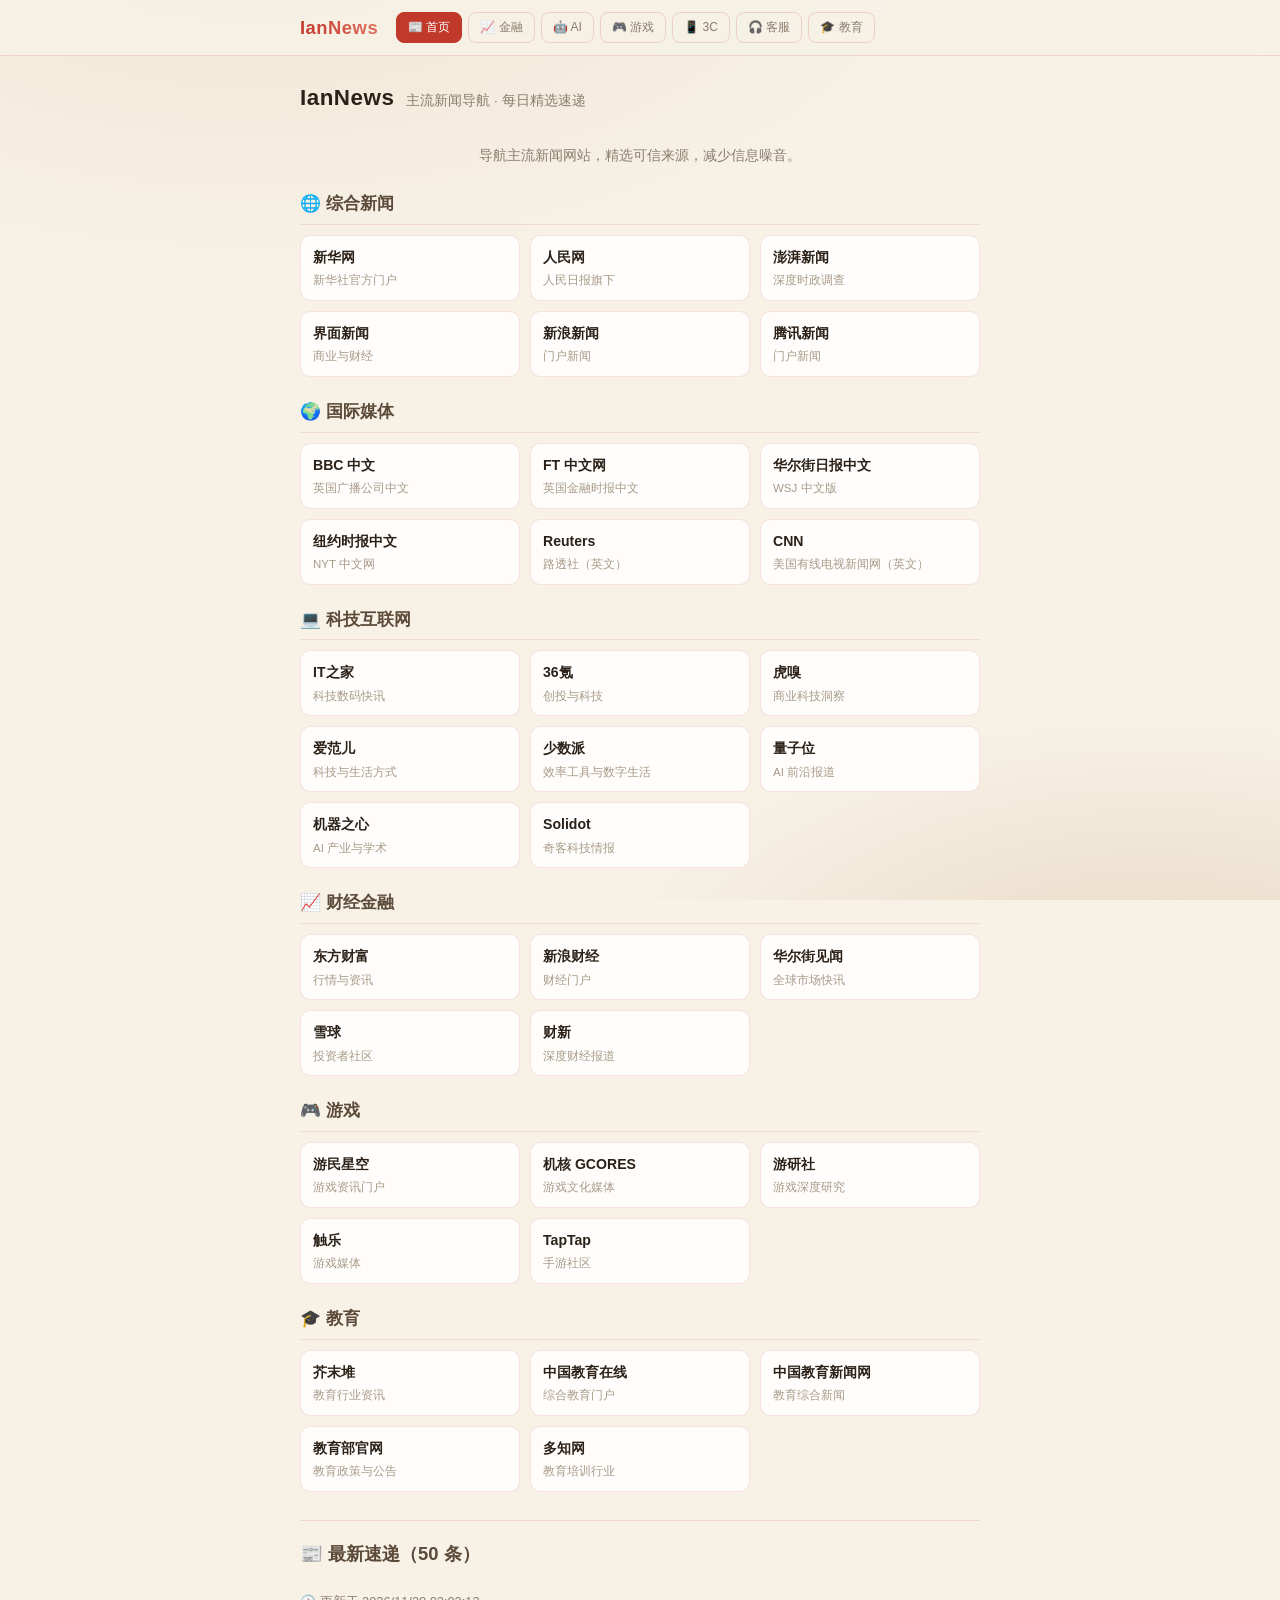
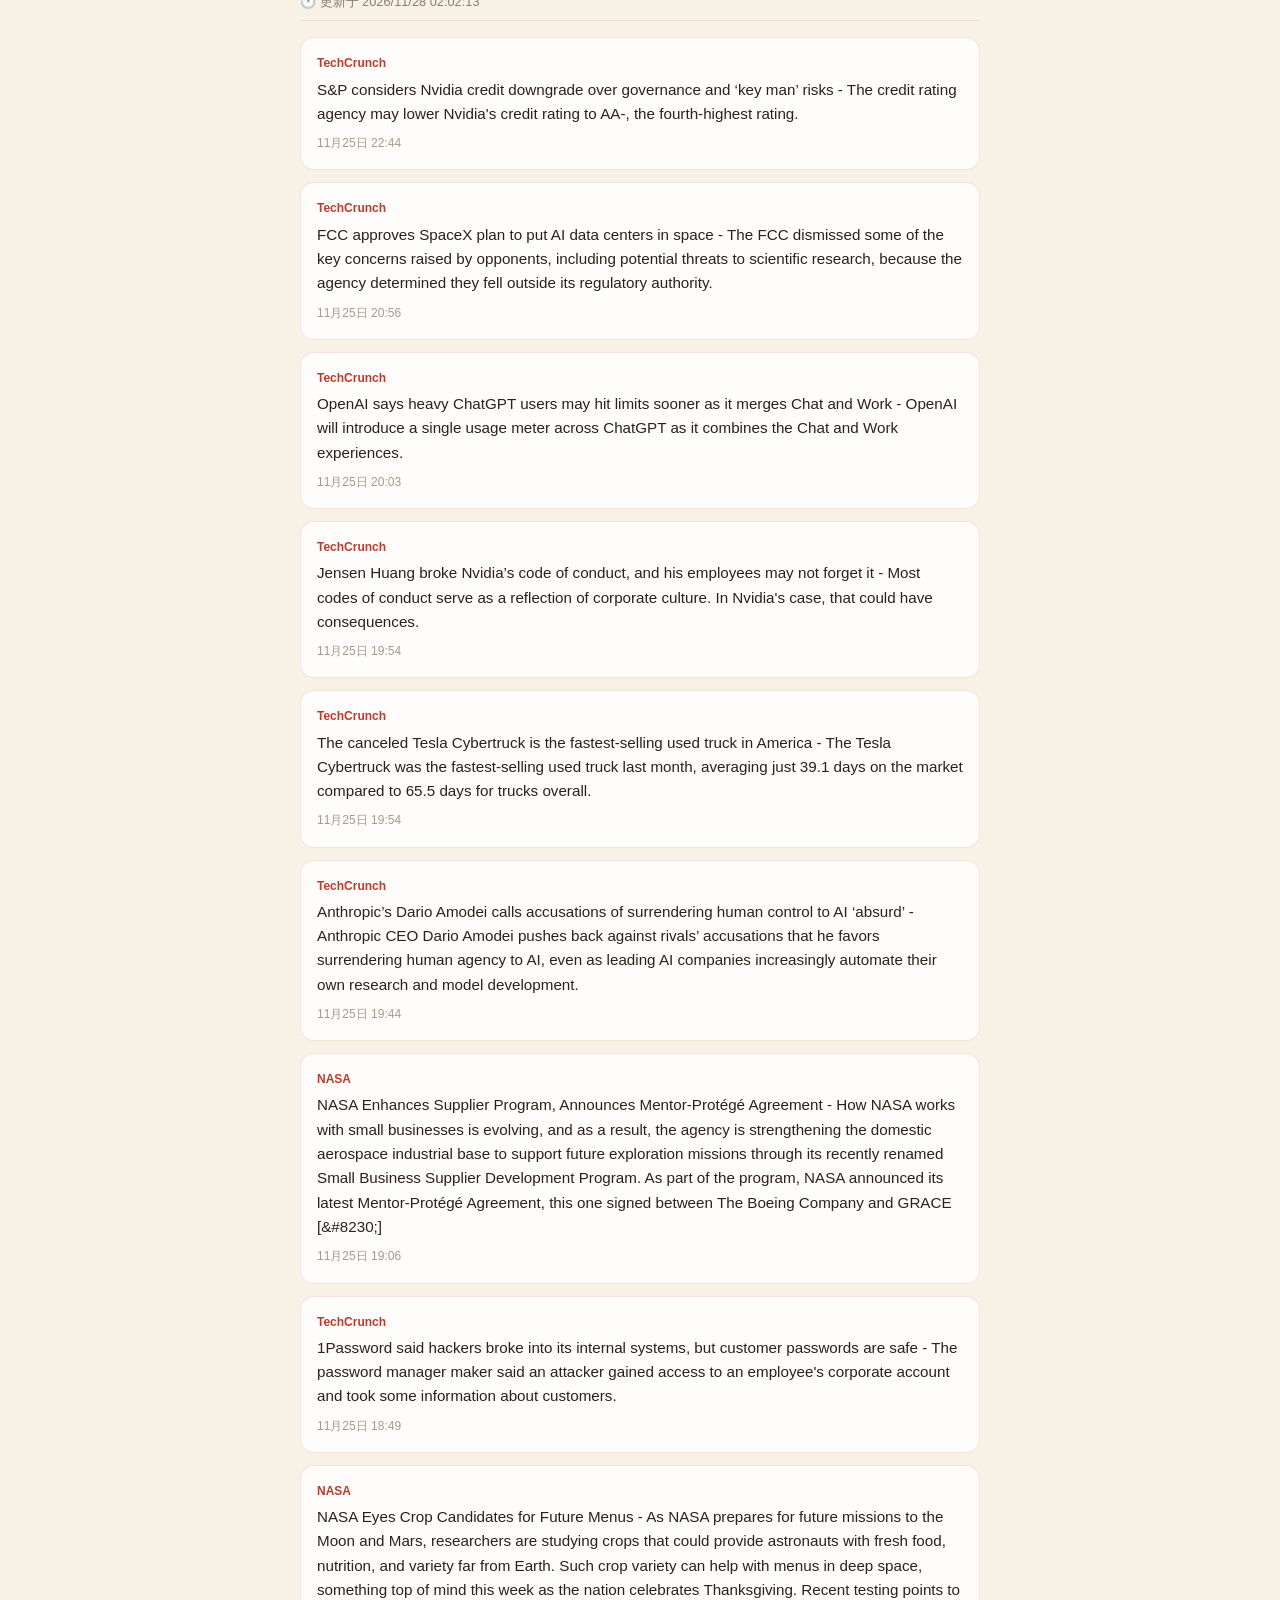
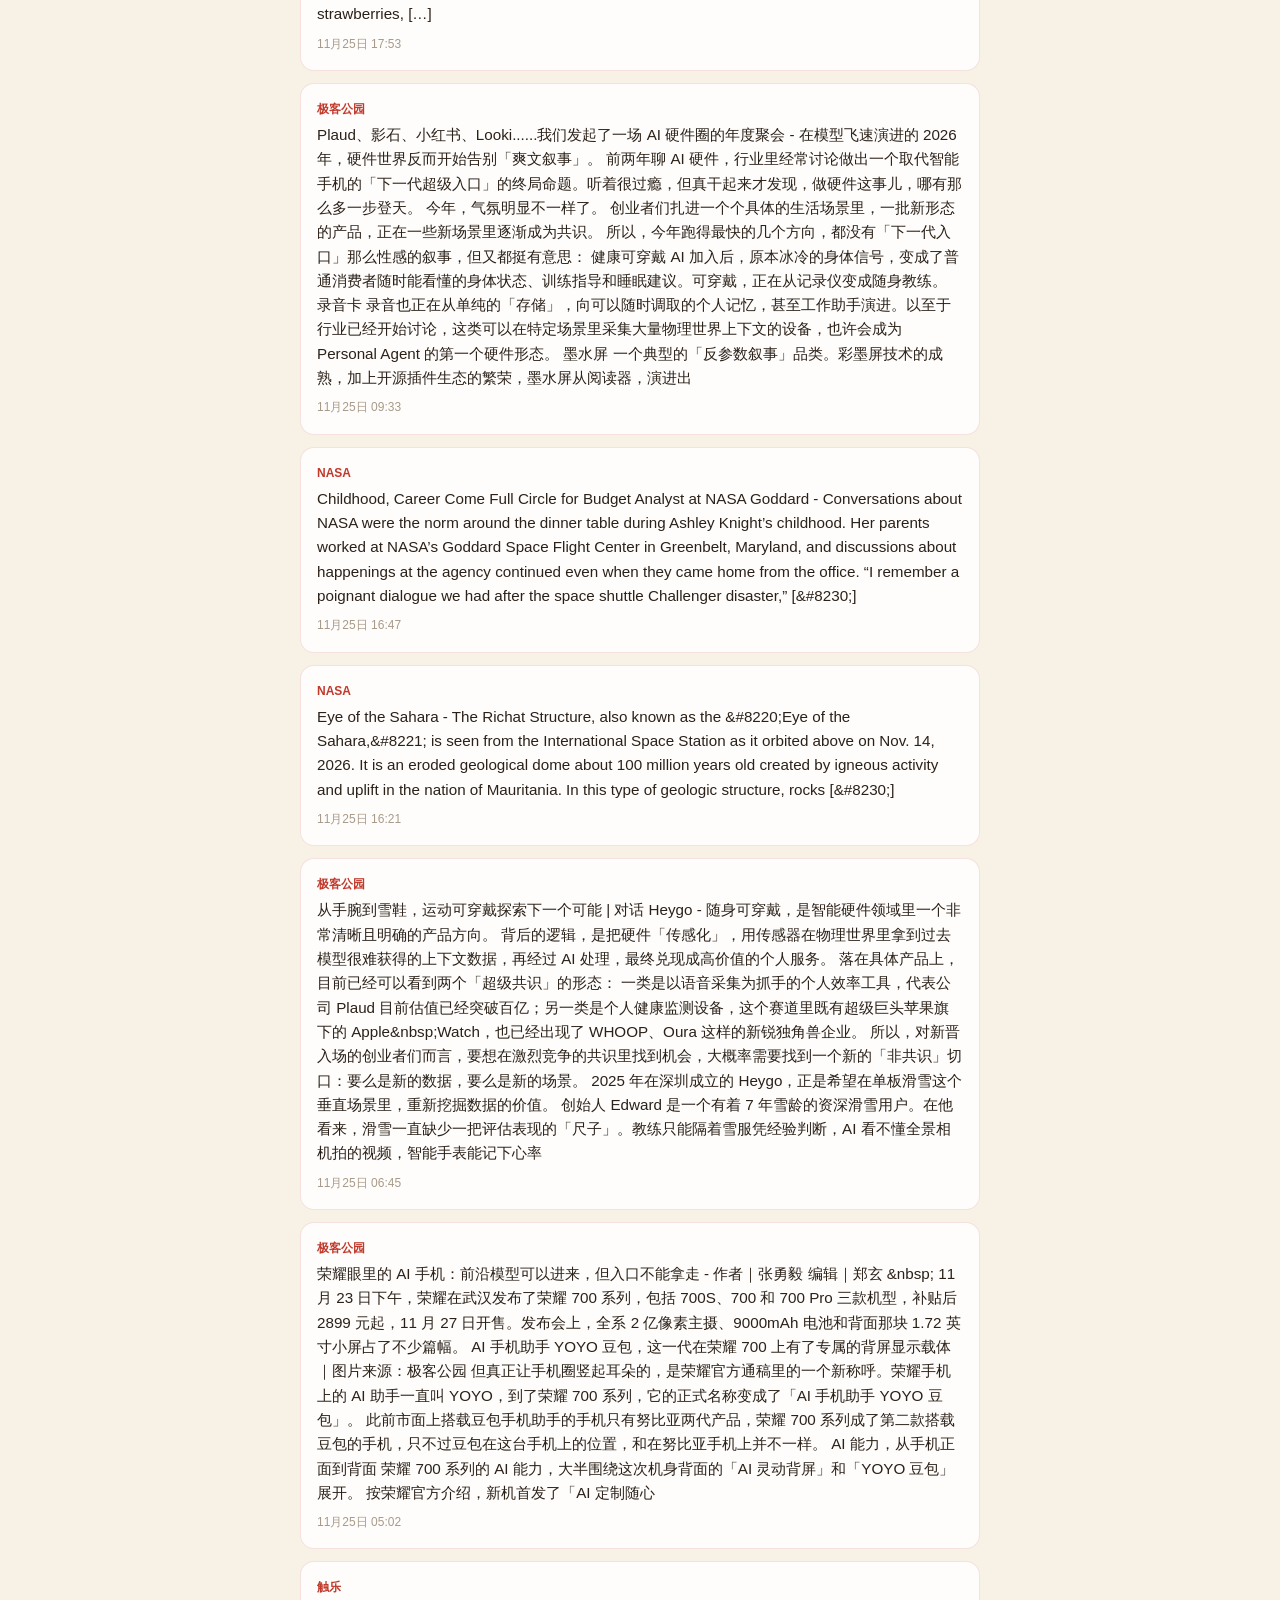
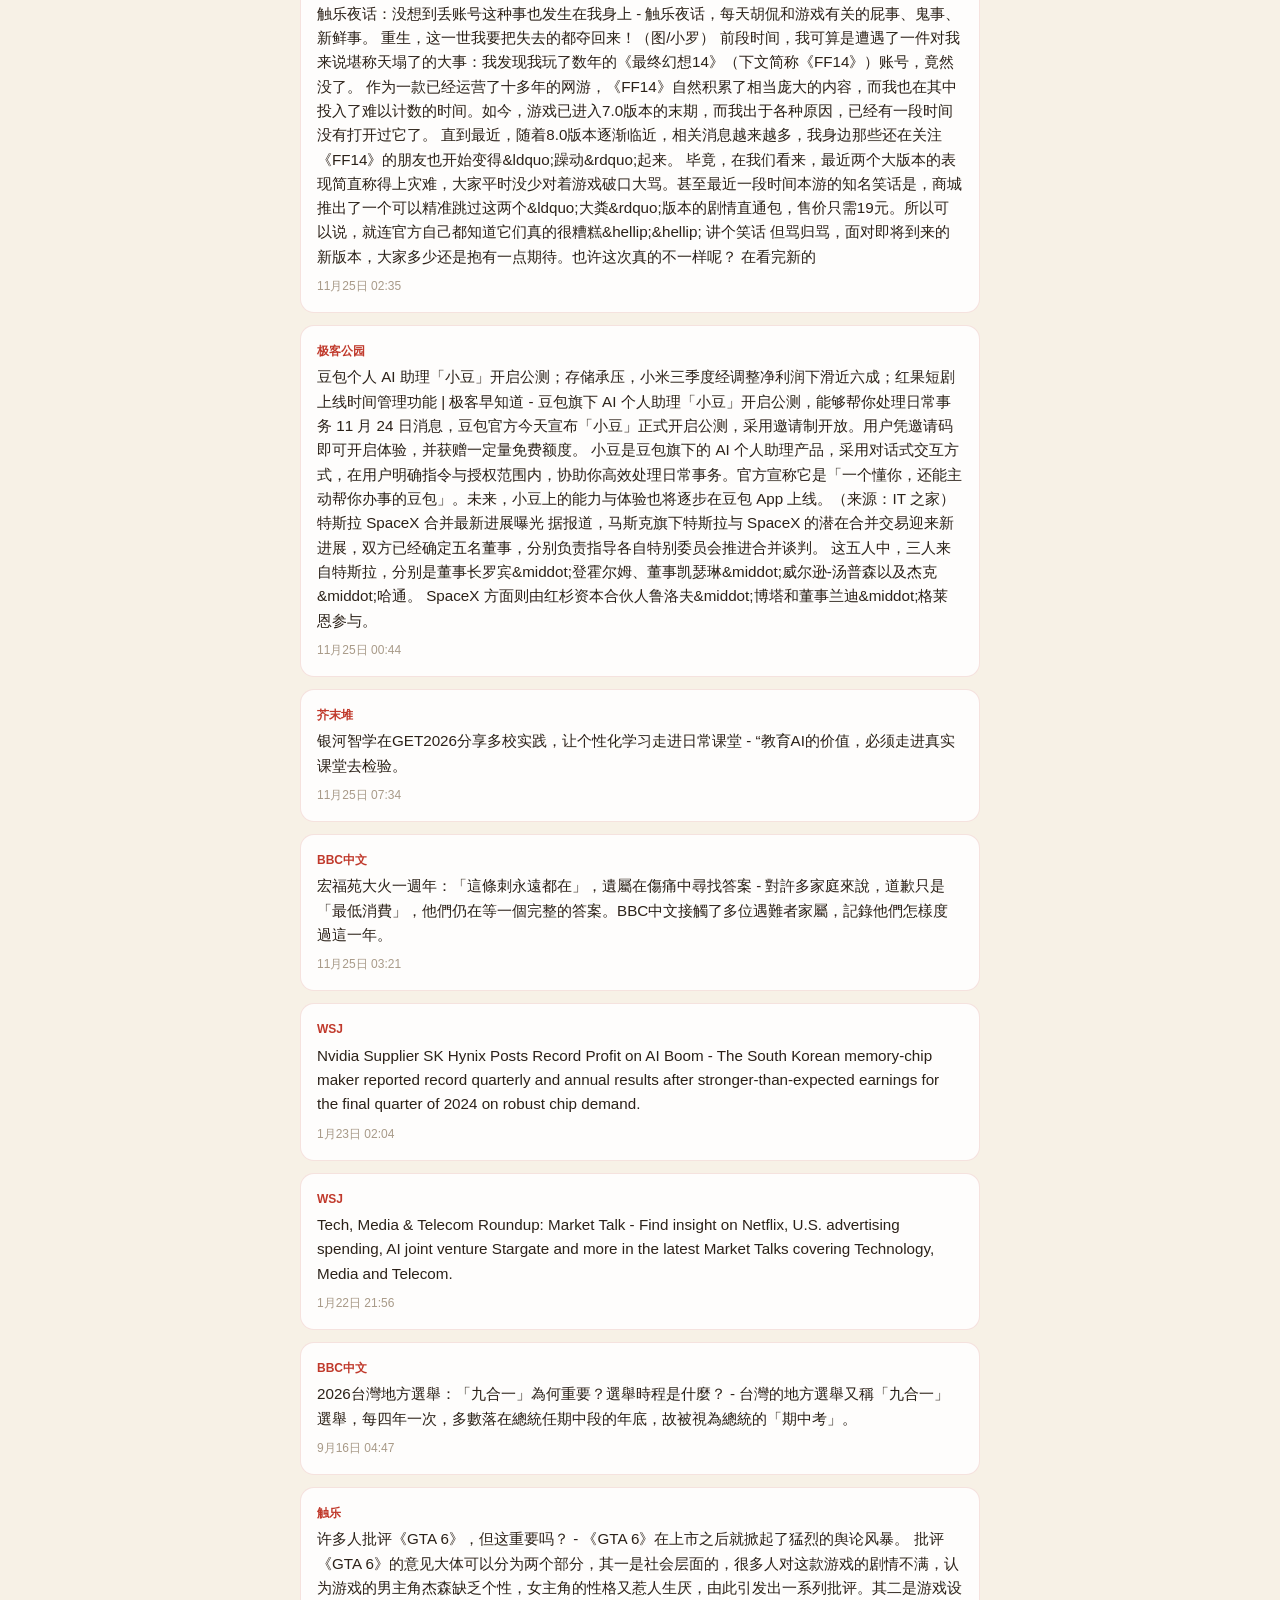
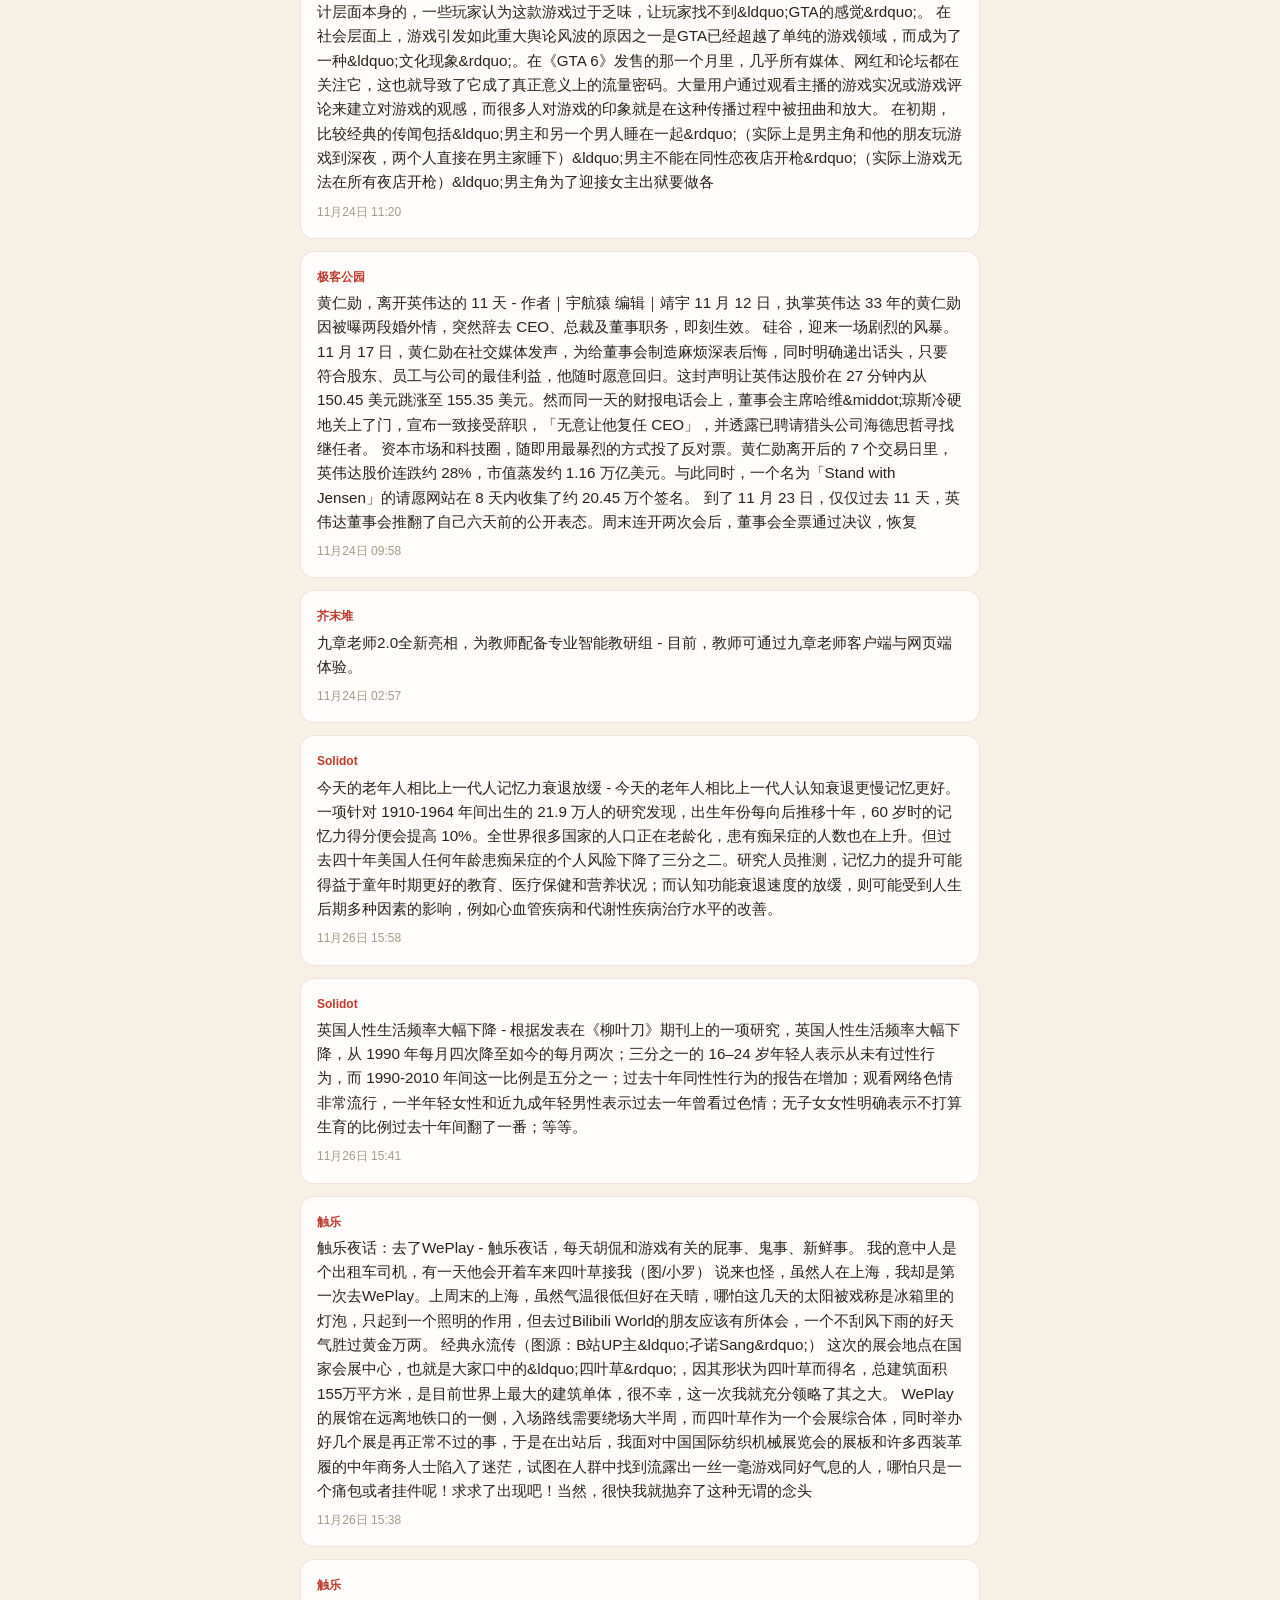
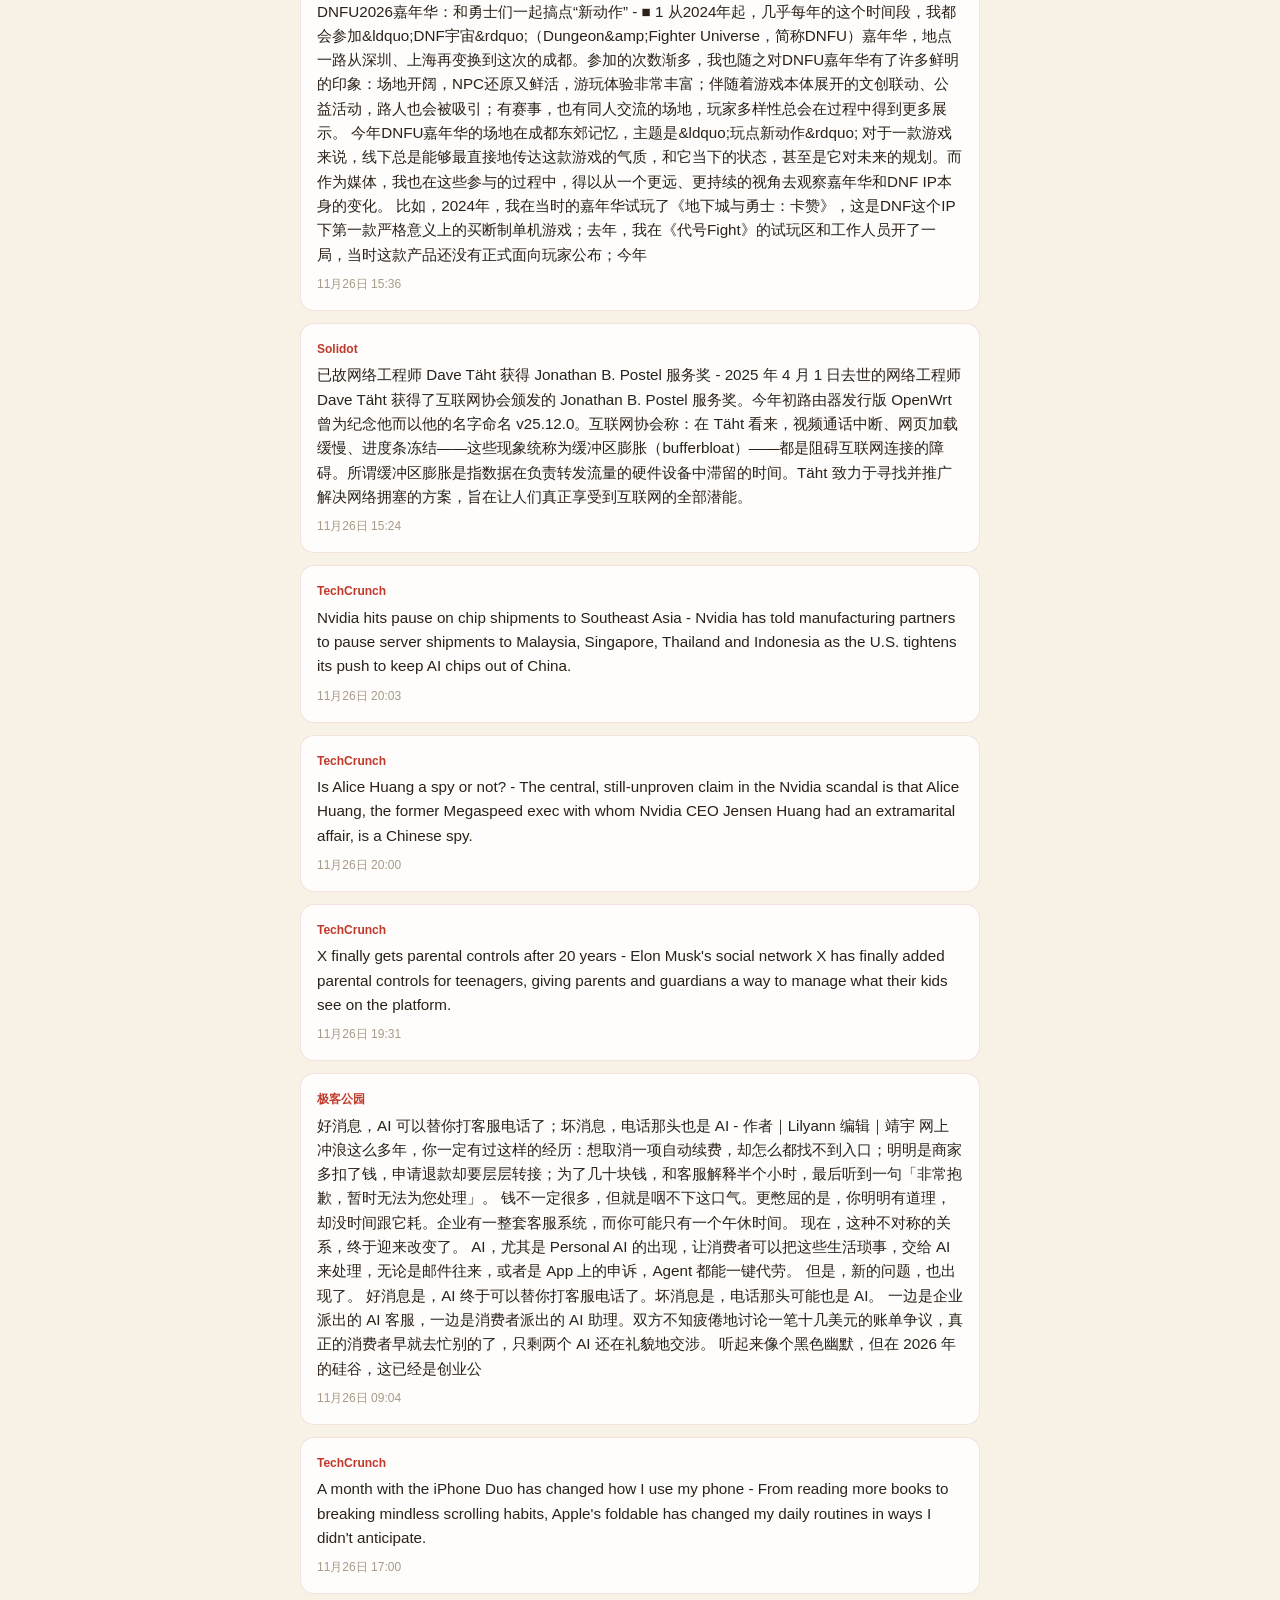
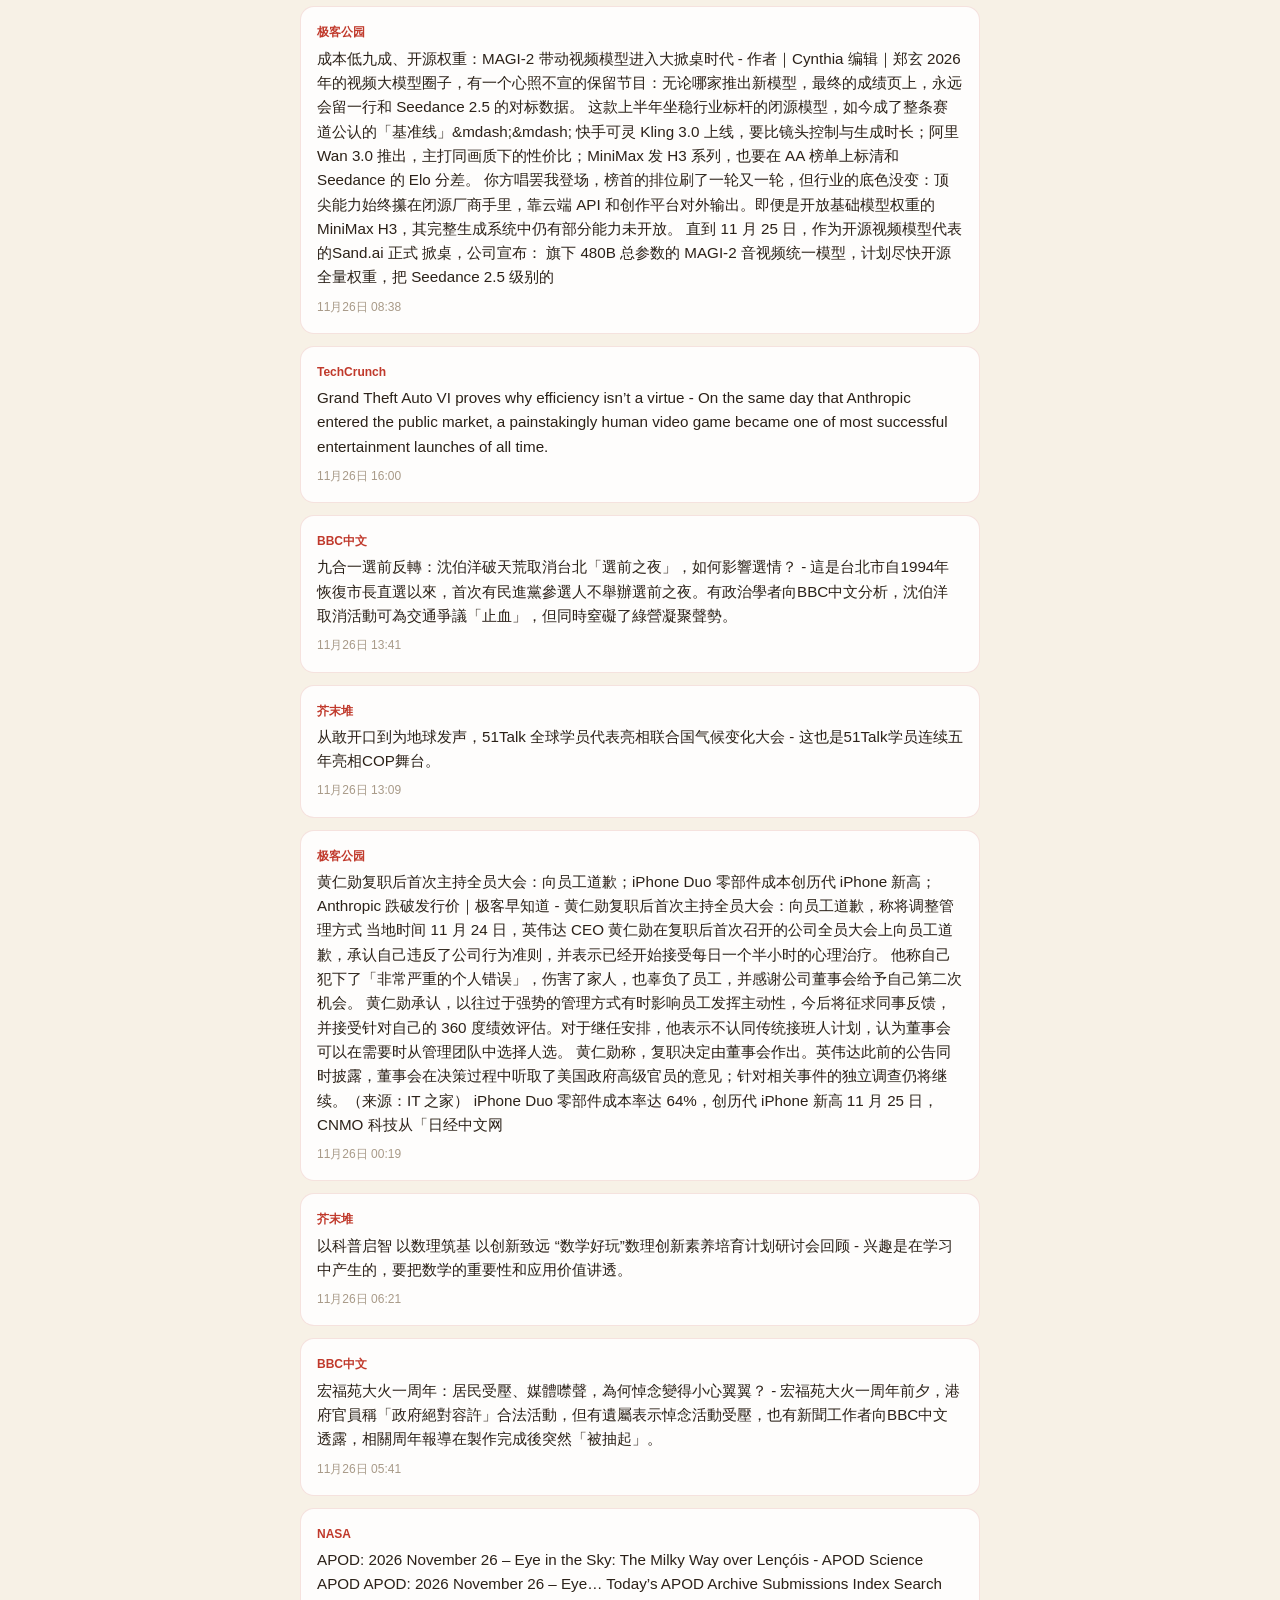
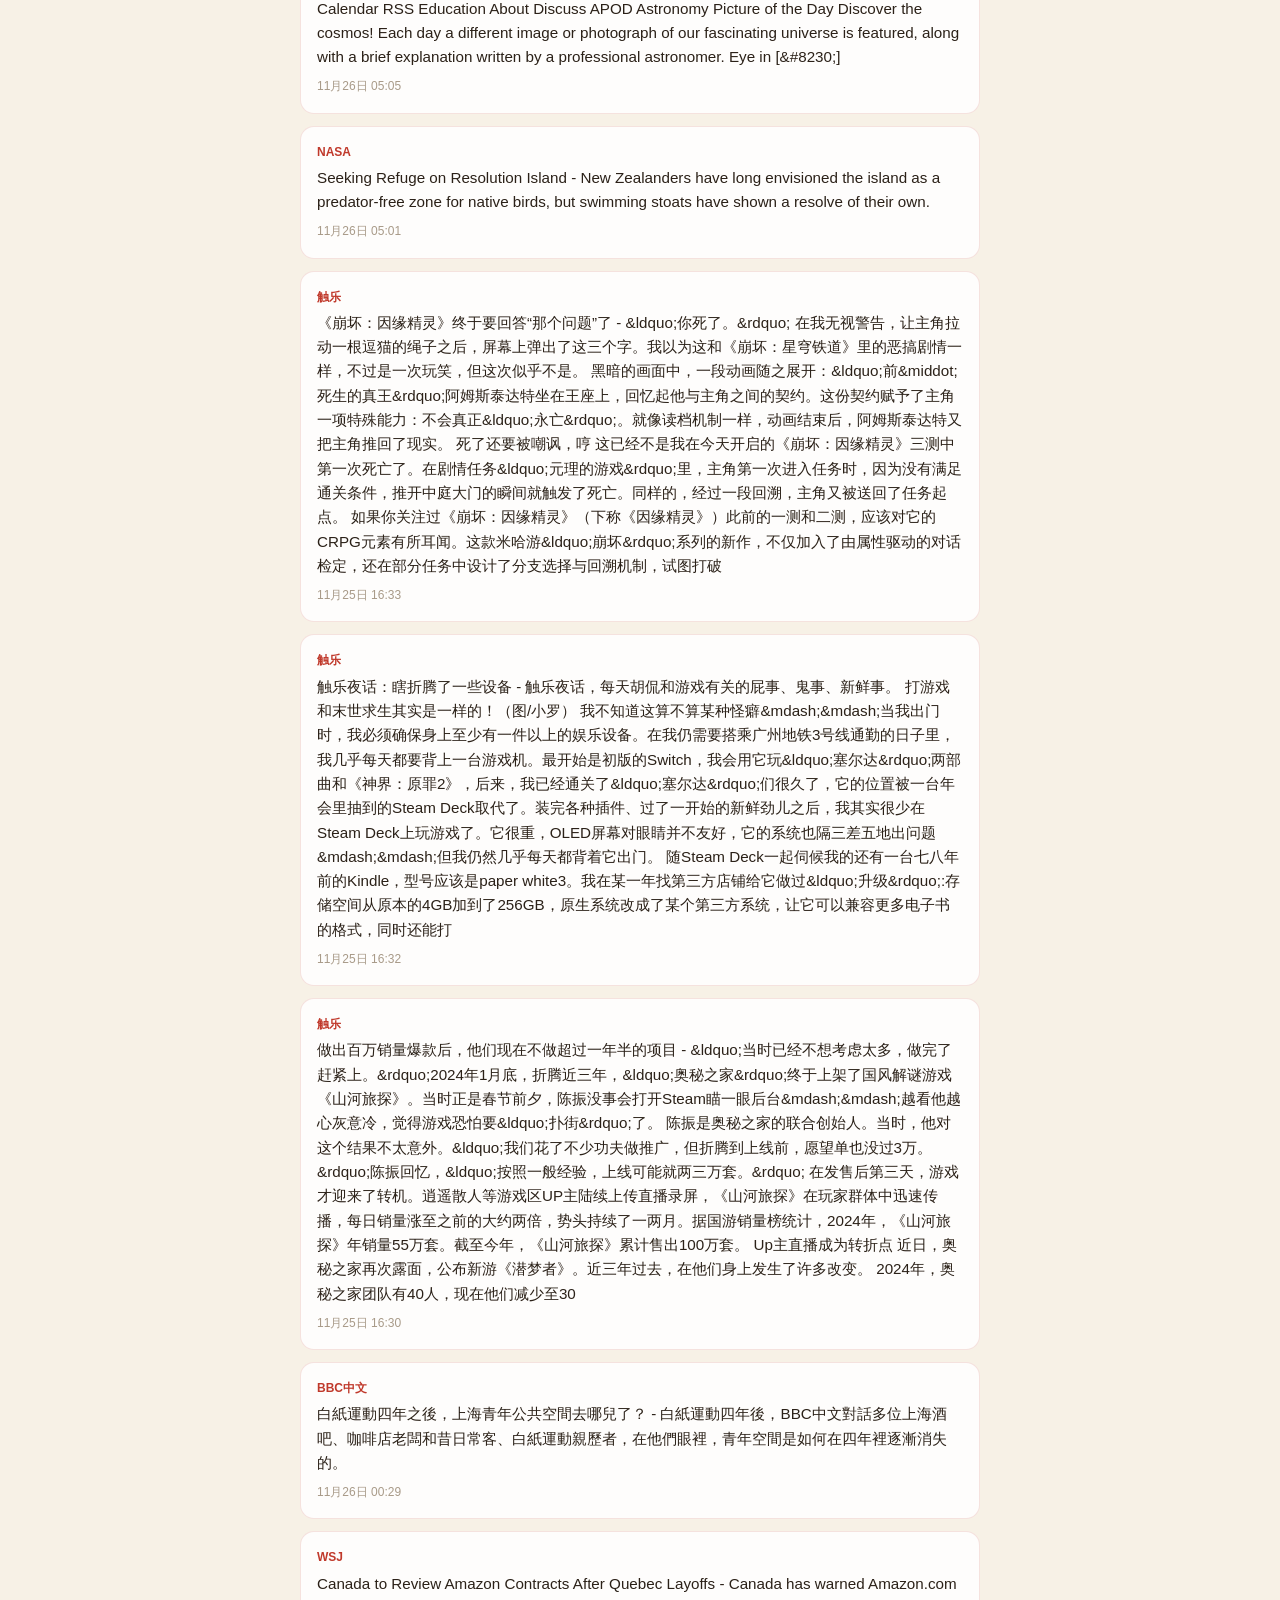
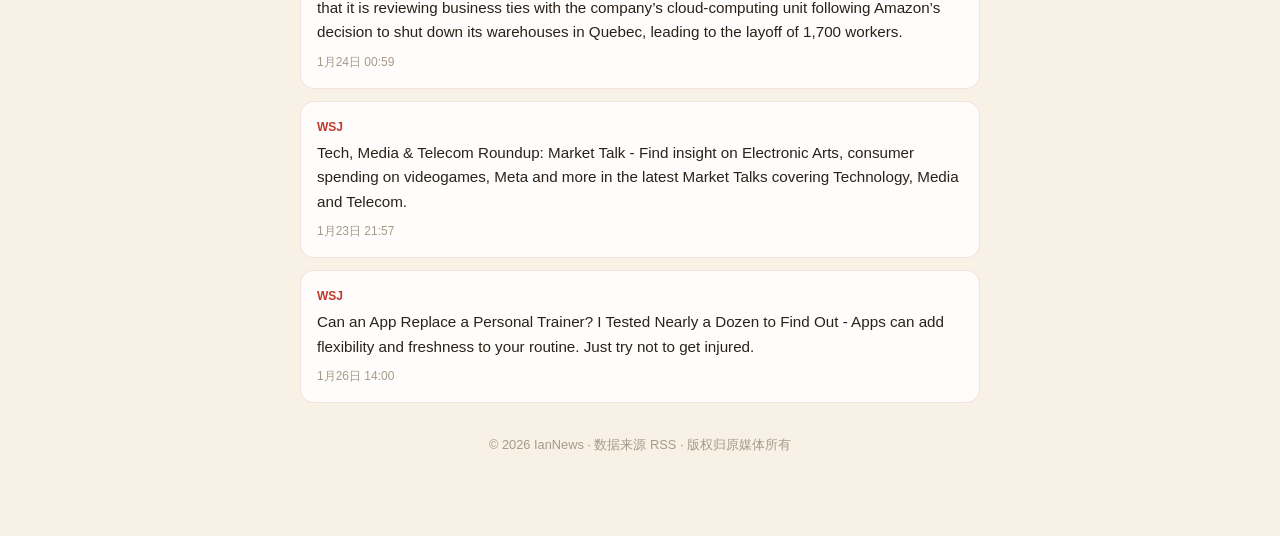
==== commit d377bec6: "auto: update news" ====
--- a/index.html
+++ b/index.html
@@ -7,7 +7,7 @@
   <link rel="stylesheet" href="style.css">
   <script>
     // 新闻数据已内置在 HTML 中，无需额外 fetch
-    window.__NEWS_DATA__ = {&quot;fetchedAt&quot;: &quot;2026-11-25T18:34:53Z&quot;, &quot;articles&quot;: [{&quot;id&quot;: &quot;rss_BBC中文_8&quot;, &quot;author&quot;: &quot;BBC中文&quot;, &quot;text&quot;: &quot;「九合一」五大看點：「洋流」能否撼動台北？誰在卡位2028？ - 中共是否介入台灣選舉？ 這次選舉將如何影響賴清德與國民黨主席鄭麗文的政治能量？捲土重來、希望藉著地方議員選舉有所斬獲的小黨，此次結盟能否在主流政黨夾殺中突圍而出？&quot;, &quot;translated&quot;: &quot;&quot;, &quot;url&quot;: &quot;https://www.bbc.com/zhongwen/articles/cm8xzrg40dq1o/trad?at_medium=RSS&amp;at_campaign=rss&quot;, &quot;createdAt&quot;: &quot;Wed, 28 Oct 2026 02:45:08 GMT&quot;, &quot;likes&quot;: null, &quot;retweets&quot;: null}, {&quot;id&quot;: &quot;rss_Solidot_0&quot;, &quot;author&quot;: &quot;Solidot&quot;, &quot;text&quot;: &quot;EA Sports FC 利用 AI 数字重现已故解说员 John Motson 的声音 - EA 透露其足球游戏《EA Sports FC 27》利用 AI 数字重现了已故解说员 John Motson 的声音。Motson 于 2023 年去世，他曾长期担任 BBC Sport 首席解说员，也曾为 EA 足球游戏解说。在其遗孀和儿子的许可下，EA 利用其过去的录音资料与生成式 AI 技术合成了他的声音。该内容将于 11 月 26 日上线《EA Sports FC 27》。EA 向 Motson 的家人支付了费用以获得使用其形象及重现其声音的权利，但未透露具体财务条款。&quot;, &quot;translated&quot;: &quot;&quot;, &quot;url&quot;: &quot;https://www.solidot.org/story?sid=85993&quot;, &quot;createdAt&quot;: &quot;Wed, 25 Nov 2026 23:54:33 +0800&quot;, &quot;likes&quot;: null, &quot;retweets&quot;: null}, {&quot;id&quot;: &quot;rss_Solidot_1&quot;, &quot;author&quot;: &quot;Solidot&quot;, &quot;text&quot;: &quot;Claude 和 ChatGPT 在蛋白质结构预测和设计上挑战 AlphaFold - AI 生物科技公司 Phylo 研究员 Xinming Tu 本月初使用 OpenAI、Anthropic 和 Google 的大模型测试了它们预测鲜为人知细菌蛋白质序列的能力。他让分析程序运行了整晚，第二天对结果非常吃惊。Anthropic 最新版本的Claude 表现不仅优于其它大模型，而且超过了针对蛋白质序列训练过的专门工具。他与哈佛医学院的 Leo Chen 分享的这一发现在计算生物学界引发了热议。本周二 OpenAI 宣布其最新大模型成功设计出新蛋白质，在实验室合成和测试时部分新蛋白质的行为和预期一样。该研究引发了 生物 AI 未来的讨论，部分科学家预测 Claude 和 ChatGPT 之类的通用模型在蛋白质结构预测和设计等任务上可能会超越 AlphaFold 等专用工具。也有研究人员对此提出质疑，认为大模型展现出的部分能力可能只是训练数据的机械重复。&quot;, &quot;translated&quot;: &quot;&quot;, &quot;url&quot;: &quot;https://www.solidot.org/story?sid=85992&quot;, &quot;createdAt&quot;: &quot;Wed, 25 Nov 2026 23:26:31 +0800&quot;, &quot;likes&quot;: null, &quot;retweets&quot;: null}, {&quot;id&quot;: &quot;rss_机核_0&quot;, &quot;author&quot;: &quot;机核&quot;, &quot;text&quot;: &quot;游戏茶话会 V.135 《魔兽世界：无限》新老玩家一起重新踏上艾泽拉斯 - 本期时间轴制作：天行本期节目本来是一期录音笔，但是随着时间的推移我们干脆决定补录一点内容，变成一期完整的茶话会。《魔兽世界：无限》开服已经两个礼拜，大部队已经差不多体验完了升级过程，即将开始终局游戏，或开启下一个角色。实话实说，这个又旧又新的魔兽世界里既包含很多相当走心的调整和改动以及新添加的内容，同时让人难受，痛苦，挣扎的东西不但没变少，还增加了。所以只推荐给又有时间，又善于主动社交的朋友们。有组织的话请带带我们，联盟部落都行，谢谢。&quot;, &quot;translated&quot;: &quot;&quot;, &quot;url&quot;: &quot;https://www.gcores.com/radios/222596&quot;, &quot;createdAt&quot;: &quot;Wed, 25 Nov 2026 23:00:00 +0800&quot;, &quot;likes&quot;: null, &quot;retweets&quot;: null}, {&quot;id&quot;: &quot;rss_Solidot_2&quot;, &quot;author&quot;: &quot;Solidot&quot;, &quot;text&quot;: &quot;NASA 计划 2028 年发射验证核电推进技术的探测器 - NASA 计划 2028 年发射验证深空核电推进技术的探测器 Space Reactor‑1 Freedom（SR-1）。SR-1 将利用核能和太阳能将 SkyFall 舱送往火星，SkyFall 内有三架新一代直升机，这些直升机将研究火星的地质和气候历史，探索新地形，搜寻地下冰层的迹象。SR-1 将配备一台布雷顿闭式循环裂变反应堆，使用高纯度但低浓缩的铀作为燃料，能产生 20 千瓦以上的电力。&quot;, &quot;translated&quot;: &quot;&quot;, &quot;url&quot;: &quot;https://www.solidot.org/story?sid=85991&quot;, &quot;createdAt&quot;: &quot;Wed, 25 Nov 2026 22:51:37 +0800&quot;, &quot;likes&quot;: null, &quot;retweets&quot;: null}, {&quot;id&quot;: &quot;rss_雷锋网_0&quot;, &quot;author&quot;: &quot;雷锋网&quot;, &quot;text&quot;: &quot;阿维塔06T Max先锋版上新，限时权益后19.99万元 - 2026年11月25日（上海），阿维塔科技宣布，阿维塔06T Max先锋版正式上新，官方售价21.99万元，限时权益后19.99万元。新车定位智美全场景运动轿车，标配华为乾崑896线双光路图像级激光雷达与全新一代分布式电驱后轴双电机，是为年轻人专属打造的锋芒座驾。即日起，用户可通过阿维塔App、阿维塔官网、阿维塔小程序及全国各大城市的门店等官方渠道订购。&amp;nbsp;&amp;nbsp;针对阿维塔06T Max先锋版上新，阿维塔还推出了多重限时购车礼遇。2026年12月31日（含）前下定，可享价值至高超过80000元9大限时权益，包括：10000元现金优惠、10000元购置税补贴、价值23920元5年0息限时金融政策、10000元阿维塔车主增换购补贴、首任车主终身三电质保、价值21000元ADS Max高阶功能包等额抵扣券、价值3000元外饰色限时折扣、价值10000元副驾零重力座椅免费升级。&amp;nbsp;&amp;nbsp;自上市以来，阿维塔06T收获了用户的广泛认可：从容的智能辅助驾驶、可靠的全维安全保障，出色的酣畅灵动驾控，让用户的每一次&quot;, &quot;translated&quot;: &quot;&quot;, &quot;url&quot;: &quot;https://www.leiphone.com/category/industrynews/u4v3A1QiYM6qUcP1.html&quot;, &quot;createdAt&quot;: &quot;Wed, 25 Nov 2026 22:29:00 +0800&quot;, &quot;likes&quot;: null, &quot;retweets&quot;: null}, {&quot;id&quot;: &quot;rss_Solidot_3&quot;, &quot;author&quot;: &quot;Solidot&quot;, &quot;text&quot;: &quot;研究显示不是所有地区的男性精子数量都大幅下降 - 丹麦的一项研究显示，该国男性精子的数量并非大幅下降，过去 26 年一直维持稳定，甚至少数人还表现出改善的迹象。这项研究表明男性精子数量的变化趋势可能存在地域差异。对男性精子数量的担忧始于 1992 年，《British Medical Journal》期刊当时发表的一项研究发现自 1940 年以来男性精子浓度下降了 42%。2022 年的一项荟萃​​分析显示 1973-2018 年间男性精子浓度下降了逾 50%，精子总数下降逾 60%。北美、欧洲、澳大利亚、南美、中美洲、亚洲和非洲都出现精子数量下降的现象——尽管下降幅度各不相同。丹麦的研究表明精子数量是否正在下降并没有盖棺定论。&quot;, &quot;translated&quot;: &quot;&quot;, &quot;url&quot;: &quot;https://www.solidot.org/story?sid=85990&quot;, &quot;createdAt&quot;: &quot;Wed, 25 Nov 2026 22:27:27 +0800&quot;, &quot;likes&quot;: null, &quot;retweets&quot;: null}, {&quot;id&quot;: &quot;rss_Solidot_4&quot;, &quot;author&quot;: &quot;Solidot&quot;, &quot;text&quot;: &quot;如何维护超算 - 美国橡树岭国家实验室的超算 Frontier 有数以千计的计算节点，维护其正常工作是一大挑战。无法纠正的内存错误，维护失误都会引发问题。技术人员在狭窄紧密的机架之间工作时可能会重启错误的节点，或意外触碰相邻节点的电源。硬件故障可能会影响单个节点，但对于运行在数千个处理器上的模拟任务而言，这可能导致整个进程逐渐停止工作。随之而来的问题是：计算进度最近储存的时间？多少计算工作需要重做？调度程序多久才能让该任务重新运行？Frontie 超算上 HBM 内存发生无法纠正双位错误的概率是每天 1.5 次，相比下该实验室的上一代超算 Summit 每两周才会出现一次此类错误，原因是 Frontie 的内存总容量是 Summit 的 16 倍以上。除了内存，有问题的 GPU 固件、互连故障都会导致严重问题。一个 GPU 故障，使用 1,024 个 GPU 的计算任务就可能被迫停止。有性能问题的 GPU 同样会带来问题：如果某个参与计算的 GPU 单元运行速度只有正常的 80%，其它单元需要停下来等待它。超算使用检查点（checkpointing）机制定时保存计算结果，一旦出错模拟任&quot;, &quot;translated&quot;: &quot;&quot;, &quot;url&quot;: &quot;https://www.solidot.org/story?sid=85989&quot;, &quot;createdAt&quot;: &quot;Wed, 25 Nov 2026 22:18:03 +0800&quot;, &quot;likes&quot;: null, &quot;retweets&quot;: null}, {&quot;id&quot;: &quot;rss_雷锋网_1&quot;, &quot;author&quot;: &quot;雷锋网&quot;, &quot;text&quot;: &quot;算力唤醒真实世界：九章云极发布物理AI工厂与生态开放计划 - 11月25日，以“算力唤醒真实世界”为主题的2026物理AI行业峰会暨九章云极智算生态大会在深圳举行。会议由九章云极DataCanvas主办，深圳市龙华区工业和信息化局支持，清华大学互联网产业研究院为学术指导单位。来自标准机构、高校与科研院所、投资机构，以及机器人本体、世界模型、仿真软件、智算云等领域的上百位嘉宾代表出席。中国电子技术标准化研究院副院长范科峰，深圳市龙华区委常委、常务副区长张智，九章云极DataCanvas董事长方磊分别致辞。会议聚焦的核心命题是：当机器人、世界模型与仿真软件相继通过技术验证，物理AI如何跨越从实验室到产线的产业化鸿沟。答案集中在两个方向：以工程化能力将算力组织为生产体系的物理AI工厂，以及将产业链专业能力联结为整体协作的物理AI生态。范科峰指出，物理AI正在加速连接数字世界与物理世界，跨域协同对标准供给提出了迫切要求，数据接口、通信协议、安全边界等标准化问题将愈发突出，坚持标准先行，才能为物理AI的规模化落地提供关键支撑。中国电子技术标准化研究院副院长范科峰致辞&amp;nbsp;张智常务在致辞中表&quot;, &quot;translated&quot;: &quot;&quot;, &quot;url&quot;: &quot;https://www.leiphone.com/category/chips/Qz3QPf26nVIVA0ga.html&quot;, &quot;createdAt&quot;: &quot;Wed, 25 Nov 2026 22:15:00 +0800&quot;, &quot;likes&quot;: null, &quot;retweets&quot;: null}, {&quot;id&quot;: &quot;rss_雷锋网_2&quot;, &quot;author&quot;: &quot;雷锋网&quot;, &quot;text&quot;: &quot;中国算力采购信心指数启动 九章云极核心共建算力市场先行指标 - 11月25日，在2026物理AI行业峰会暨九章云极智算生态大会上，中国经济信息社新华指数研究院副院长周宇涵宣布“中国算力采购信心指数”正式启动。北京九章云极科技股份有限公司（下称“九章云极”）作为核心共建单位，参与指数体系搭建。当前，中国算力产业正处于高速增长与结构性调整并行的阶段。我国智能算力规模高速增长，但训练与推理、东西部布局、层级供需三重错配依然存在，算力租赁价格波动加剧。对于算力需求方，采购决策往往依赖于分散的市场信息，难以形成对行业整体景气程度的系统认知；对于算力供给方，产能规划与定价策略同样缺少来自真实交易一线的反馈信号。市场需要一个能够回答“下个季度需求是扩张还是收缩”的先行指标。算力采购信心指数正是针对这一信息缺口而生：它以景气调查捕捉市场预期，与记录真实成交价格的全球算力价格指数互为补充——一个着眼预期，一个着眼交易，共同拼出算力市场的完整图景。此前，九章云极作为核心共建单位参与了全球算力价格指数的编制建设，这套方法论经验也延续到了采购信心指数的共建之中。该指数借鉴PMI（采购经理指数）的编制逻辑，采用&quot;, &quot;translated&quot;: &quot;&quot;, &quot;url&quot;: &quot;https://www.leiphone.com/category/chips/G3lWNUyVJphxOTU2.html&quot;, &quot;createdAt&quot;: &quot;Wed, 25 Nov 2026 22:01:00 +0800&quot;, &quot;likes&quot;: null, &quot;retweets&quot;: null}, {&quot;id&quot;: &quot;rss_雷锋网_3&quot;, &quot;author&quot;: &quot;雷锋网&quot;, &quot;text&quot;: &quot;九章云极携手多方战略合作，物理AI工厂生态协作走进真实场景 - 11月25日，在2026物理AI行业峰会暨九章云极智算生态大会上，北京九章云极科技股份有限公司（九章云极DataCanvas，下称“九章云极”）与深圳市龙华区工业和信息化局、北京清程智汇有限公司、深圳市怡亚通供应链股份有限公司签署物理AI工厂项目战略合作协议；另外两场签约中，九章云极分别与佳都科技集团股份有限公司、北京数字政通科技股份有限公司签署AI算力产业协同战略合作协议。物理AI正处在一个关键节点：机器人、世界模型与仿真软件相继通过技术验证，但跨过从实验室到产线的鸿沟，需要的不仅是算法突破，更是工程化的系统能力。模型在仿真环境里跑得再好，到了真实产线上也可能因为环境噪声、传感器误差和动力学差异而失效。问题在于，验证必须在真实场景中完成。但真实场景分散在政府、制造企业、科研机构和服务商手中，单一厂商无法同时握有场景、研究能力和算力底座，产业链的协作机制尚未建立。大会现场的系列签约，让物理AI的验证环境有了多方共建的载体。共建龙华物理AI工厂项目，搭起“场景—研究—基础设施”协作链物理AI工厂项目战略合作协议围绕物理AI工&quot;, &quot;translated&quot;: &quot;&quot;, &quot;url&quot;: &quot;https://www.leiphone.com/category/chips/JWelmQaWCBCTOJi3.html&quot;, &quot;createdAt&quot;: &quot;Wed, 25 Nov 2026 21:59:00 +0800&quot;, &quot;likes&quot;: null, &quot;retweets&quot;: null}, {&quot;id&quot;: &quot;rss_雷锋网_4&quot;, &quot;author&quot;: &quot;雷锋网&quot;, &quot;text&quot;: &quot;九章云极开放两大接口，携手伙伴共建物理AI产业生态   - 11月25日，在2026物理AI行业峰会暨九章云极智算生态大会上，九章云极DataCanvas宣布面向物理AI开放Physical AI Infra API和Physical AI Dev API两大接口，并联合二十余家产业伙伴成立极光物理AI产业生态联盟，推动技术连接与产业协作。两大接口分别面向物理AI的智算基础设施和专业开发工具。Physical AI Infra API面向基础设施层，提供异构算力资源的标准化接入、管理与调度能力；Physical AI Dev API则连接仿真、数据生成、模型训练与验证等专业工具和底层算力，降低研发环节的适配与协同成本。与接口开放同步推进的，是产业协作网络的建立。极光物理AI产业生态联盟由九章云极发起，在深圳龙华区成立，学术指导单位为北京大学软件工程国家工程研究中心，理事单位包括亿欧、中国质检院人工智能检测中心等，首批成员企业来自机器人本体、世界模型、仿真平台、科研机构及智算云服务等领域，覆盖从技术研究、工具开发到产业应用的多个环节。两大接口和产业联盟均由九章云极物理AI工厂承接。作为A&quot;, &quot;translated&quot;: &quot;&quot;, &quot;url&quot;: &quot;https://www.leiphone.com/category/chips/omZ0PFr6zVtmUnap.html&quot;, &quot;createdAt&quot;: &quot;Wed, 25 Nov 2026 21:56:00 +0800&quot;, &quot;likes&quot;: null, &quot;retweets&quot;: null}, {&quot;id&quot;: &quot;rss_雷锋网_5&quot;, &quot;author&quot;: &quot;雷锋网&quot;, &quot;text&quot;: &quot;多模型协同落地，浙江人形 NAVIAI 提升长序列任务作业稳定性 - 具身智能要真正走进现实世界，一个足够聪明的“大脑”还不够。与以信息处理为主的数字世界不同，物理世界充满动态变化与不确定性。机器人不仅要理解任务，还要应对物体状态、接触条件和环境的变化，将认知判断转化为可靠的物理操作。模型具备强大的认知能力，并不意味着机器人就能胜任真实作业；面对多环节、长流程任务，单一模型或孤立技能难以独立应对，需要多种模型与技能协同配合，才能实现可靠的任务交付。面向物理环境中的动态变化、多环节任务与复杂交互，浙江人形机器人创新中心有限公司（以下简称“浙江人形”）对原有 SPIRE 体系进行迭代升级，推出 SPIRE 2.0全链路任务对齐具身智能体系。新体系以 NaviDataset 积累真实作业数据，通过 NaviRepresentation 开展任务导向的环境描述，帮助机器人理解作业环境；再由 NaviPolicy 打通动作控制，构建灵活自主的闭环作业能力，并通过 NaviAssistant 协调不同模型，最终将能力沉淀为可复用、可组合的 NaviSkillLib 技能库，贯通从数据积累、任务理解&quot;, &quot;translated&quot;: &quot;&quot;, &quot;url&quot;: &quot;https://www.leiphone.com/category/industrynews/KnGzlsg6xlU9Nnpk.html&quot;, &quot;createdAt&quot;: &quot;Wed, 25 Nov 2026 21:51:00 +0800&quot;, &quot;likes&quot;: null, &quot;retweets&quot;: null}, {&quot;id&quot;: &quot;rss_机核_1&quot;, &quot;author&quot;: &quot;机核&quot;, &quot;text&quot;: &quot;与熟悉的世界告别：机核专访《追逐末日之光》制作人 JINO - 如果有一天，我们得知世界将在六个月后迎来终结，接下来的生活又会发生怎样的变化？有人可能会选择放弃一切，尽情享受剩余的时间；有人或许仍然会坚持原本的生活，试图维持最后一点秩序；当然，也一定有人不愿接受这样的结局，想尽办法寻找活下去的希望……由韩国独立开发者 JINO 制作的《追逐末日之光》（GOODBYE SEOUL），讲述的便是这样一个故事。 游戏将舞台设定在小行星即将撞击地球的六个月前。玩家将扮演一名原本正在准备考试的女高中生罗妍，在逐渐陷入混乱的首尔展开冒险，并追寻一个名为「太空避难计划」的神秘项目。游戏采用2.5D像素美术风格，以环境解谜和平台跳跃为主要玩法，同时将大量篇幅留给了末日之下的人物与故事。值得一提的是，《追逐末日之光》也是 JINO 独立开发的第一款游戏。2021年，他辞去原本的工作，开始尝试将自己的想法制作成游戏。在随后的五年里，他几乎独自承担了程序、关卡设计、剧本和美术等核心工作，其间甚至经历过数次大规模的推倒重来。随着游戏全新宣传片的公开，我们也有机会采访到制作人 JINO，和他聊了聊《追逐末日之光&quot;, &quot;translated&quot;: &quot;&quot;, &quot;url&quot;: &quot;https://www.gcores.com/articles/222765&quot;, &quot;createdAt&quot;: &quot;Wed, 25 Nov 2026 19:28:11 +0800&quot;, &quot;likes&quot;: null, &quot;retweets&quot;: null}, {&quot;id&quot;: &quot;rss_雷锋网_6&quot;, &quot;author&quot;: &quot;雷锋网&quot;, &quot;text&quot;: &quot;元材新界发布 FrontierMat：330 道真实研发难题难住 GPT-6 Astra，自研跨尺度材料大模型登顶 - 今年 10 月，在美国得克萨斯州的 SpaceX 测试基地，马斯克让一辆特斯拉 Roadster“飞”了起来。支撑这次腾空的高压气体，其核心储能部件，正是塞满车身空间的碳纤维缠绕的复合材料压力容器。从飞行汽车、大飞机到聚变装置，极端工况下先进装备的上限，归根结底受制于材料研发的边界。而材料研发有一个绕不开的特点：答案从来不在同一个尺度上。一只复合材料容器能承受多大的压力，要从原子尺度的界面键合与缺陷，看到微米尺度的纤维构型、晶粒与孔隙，再到米级构件的整体响应，前后跨越近十个数量级。业内把这条链路称为“成分—结构—工艺—性能”的构效关系。真实的材料研发，本质上就是在这条链路上做跨尺度推理。但今天用来衡量大模型“懂不懂材料”的基准，考的还是教科书和考试题。没有来自真实研发的考卷，就无从判断模型能不能做真实的材料研究，更谈不上训练出这样的模型。近日，元材新界（MATARIA）联合清华大学、北京大学、中国科学技术大学、上海交通大学、哈尔滨工业大学、西北工业大学、武汉理工大学、&quot;, &quot;translated&quot;: &quot;&quot;, &quot;url&quot;: &quot;https://www.leiphone.com/category/industrynews/GMIW0ZLuJPyQHSR4.html&quot;, &quot;createdAt&quot;: &quot;Wed, 25 Nov 2026 19:04:00 +0800&quot;, &quot;likes&quot;: null, &quot;retweets&quot;: null}, {&quot;id&quot;: &quot;rss_雷锋网_7&quot;, &quot;author&quot;: &quot;雷锋网&quot;, &quot;text&quot;: &quot;希音发布三季度业绩，经调整净利润同比增长近27% - 希音今日公布了截至2026年9月30日的三个月未经审计业绩，这是其上市后的首个完整季度。财报显示，今年三季度，希音多元化布局效果显现：欧洲市场承受了贸易政策变化带来的压力，美国市场继续复苏，其他地区市场保持健康增长。在充满挑战的全球消费环境下，希音调整后净利润仍同比增长26.8%至7.9亿美元，彰显出其核心端到端业务模式的强劲韧性。欧洲本地履约已占四成，美国订单量开始增长今年7月1日起，欧盟取消了150 欧元以下包裹的关税豁免，并对每类商品征收 3 欧元关税。应对贸易政策的变化，希音在欧盟市场上调产品价格，这在抵消额外成本的同时，也导致需求有所减弱，三季度净收入103亿美元，同比下降5.9%。不过，在截至2026年9月30日的十二个月期间，希音活跃客户数量依然达到2.91亿，与截至2026年6月30日止十二个月的数据持平。同时，三季度调整后净利润7.9亿美元，同比增长高达26.8%；在剔除一次性项目后，调整后净利润占净营收的比重也显著改善，较上一季度实现逾一倍的环比增长。“我们相信，随着我们产品以及履约能力的升级，欧洲市场规模在中长&quot;, &quot;translated&quot;: &quot;&quot;, &quot;url&quot;: &quot;https://www.leiphone.com/category/industrynews/Cnxqgh4z73YfXvCm.html&quot;, &quot;createdAt&quot;: &quot;Wed, 25 Nov 2026 18:44:00 +0800&quot;, &quot;likes&quot;: null, &quot;retweets&quot;: null}, {&quot;id&quot;: &quot;rss_雷锋网_8&quot;, &quot;author&quot;: &quot;雷锋网&quot;, &quot;text&quot;: &quot;冻薪、加班、砍休息时长！大众汽车降本连招惹怒工会：员工抬着棺材威胁罢工；黄仁勋：英伟达不需要接班人计划；红果短剧上线「时间锁」 - 要闻提示1.冻薪、加班、砍休息时长！大众汽车降本连招惹怒工会：员工抬着棺材威胁罢工2.新加坡子公司被列入美实体清单，阿里巴巴回应3.魏建军自曝压力很大，长城汽车从自主品牌销量第一滑落到第九4.红果短剧上线“时间锁”5.影石经销商称 Luna 云台系列产品将于 12 月 15 日起涨价6.传快手生活服务重启服务商和商户补贴，官方暂无回应7.黄仁勋承认不止两段婚外情并向英伟达董事会表达悔意，并称英伟达不需要接班人计划8.特斯拉、SpaceX合并谈判细节曝光：全股票合并谈判推进，最早或12月宣布今日头条冻薪、加班、砍休息时长！大众汽车降本连招惹怒工会：员工抬着棺材威胁罢工11月24日消息，据外媒报道，大众汽车与劳方的首轮工资谈判周二在德国埃姆登不欢而散，双方仅谈了两小时就散场，双方诉求相距甚远。谈判开始前，约4000名工人在会场外集会抗议，有人抬着分别写有“未来”和“信任”字样的黑色棺材，象征着公司未来的死亡和信任的消亡。报道称，埃姆登是大众计划下个十年初可能关&quot;, &quot;translated&quot;: &quot;&quot;, &quot;url&quot;: &quot;https://www.leiphone.com/category/zaobao/1ER4gdHHQ4gNFpKi.html&quot;, &quot;createdAt&quot;: &quot;Wed, 25 Nov 2026 18:39:00 +0800&quot;, &quot;likes&quot;: null, &quot;retweets&quot;: null}, {&quot;id&quot;: &quot;rss_机核_2&quot;, &quot;author&quot;: &quot;机核&quot;, &quot;text&quot;: &quot;节目继续，功能更新：GPASS冬促将在12月9日开启！ - 12月9日，GPASS冬季特惠将正式开启。今天还不是活动的开始，我们只是想提前提醒最近准备加入或续费GPASS的朋友：可以把预算留到12月9日，具体优惠方式会在活动开启时公布。今年秋天，我们以“回归游戏”为主题，公布了新一季GPASS节目单。从中国单机游戏走过的三十年，到游戏中的魔物、书籍、音乐、历史与真实事件，我们希望重新从一款游戏、一家公司或一段创作经历出发，慢慢走进它们背后的广阔世界。现在，GPASS内容正在沿着此前公布的节目单继续交付。我们想把已经答应大家的内容逐步呈现，也借这个机会同步目前的制作进度。已经上线：从一本魔物书开始新一季首档节目《地下城主的魔物书》已经正式上线。 &amp;lt;Gadio Spec《地下城主的魔物书》&amp;gt; 从神话传说到影视、动画与游戏，那些令人恐惧又忍不住想多看两眼的怪物，总会在不同作品中不断变换模样。节目将沿着这些熟悉的形象，聊聊魔物从哪里来、经历了怎样的演变，又为什么总能勾起我们的好奇。12月：两档重磅节目即将到来12月，我们将率先带来两档大家期待已久的节目。《游戏帝国》第三季 重轻回归&quot;, &quot;translated&quot;: &quot;&quot;, &quot;url&quot;: &quot;https://www.gcores.com/articles/222773&quot;, &quot;createdAt&quot;: &quot;Wed, 25 Nov 2026 18:30:00 +0800&quot;, &quot;likes&quot;: null, &quot;retweets&quot;: null}, {&quot;id&quot;: &quot;rss_BBC_0&quot;, &quot;author&quot;: &quot;BBC&quot;, &quot;text&quot;: &quot;Poundland collapses putting 11,000 jobs at risk - The discount chain has fallen into administration after its owners failed to find a buyer.&quot;, &quot;translated&quot;: &quot;&quot;, &quot;url&quot;: &quot;https://www.bbc.co.uk/news/articles/cm3vgdn037z4o?at_medium=RSS&amp;at_campaign=rss&quot;, &quot;createdAt&quot;: &quot;Wed, 25 Nov 2026 18:29:42 GMT&quot;, &quot;likes&quot;: null, &quot;retweets&quot;: null}, {&quot;id&quot;: &quot;rss_雷锋网_9&quot;, &quot;author&quot;: &quot;雷锋网&quot;, &quot;text&quot;: &quot;芯片研发上云后，沐曦和火山引擎一起走进更多AI应用现场 - 芯片研发不同阶段，算力需求可能相差数倍。低峰期，按峰值配置的固定资源容易闲置；流片前的冲刺阶段，算力又可能在短时间内不足。与火山引擎合作后，沐曦股份逐步将科学计算从IDC托管迁移至云上，同配置最新机型的测试效率提升40%。这只是双方合作的一部分。研发算力之外，沐曦股份还将开发者平台和内部IT业务逐步迁移至火山引擎，并与火山引擎联合探索“GPU算力＋智能体平台”的行业方案。双方的关系，正从云服务供需走向能力互补的产业生态合作。科学计算全量上云，支撑芯片研发提速芯片研发不同阶段对算力的需求差异明显：前端验证仿真更依赖CPU主频，后端设计需要大内存和高性能存储；批量仿真、流片冲刺时，算力需求还可能增长至低峰期的数倍。传统IDC若按峰值配置，日常容易闲置；若按常态需求配置，关键阶段又可能扩容不足。针对EDA任务对高主频、大内存和高I/O的需求，火山引擎为沐曦股份提供高主频云服务器、弹性裸金属及本地SSD等资源。沐曦股份可以在流片前提前锁定大规模资源，并在业务低峰期释放非核心资源。合作经过POC验证、小规模迁移和逐步扩容，沐曦科学计算最&quot;, &quot;translated&quot;: &quot;&quot;, &quot;url&quot;: &quot;https://www.leiphone.com/category/industrynews/qpNTm1Kc6QN6mVY3.html&quot;, &quot;createdAt&quot;: &quot;Wed, 25 Nov 2026 18:20:00 +0800&quot;, &quot;likes&quot;: null, &quot;retweets&quot;: null}, {&quot;id&quot;: &quot;rss_雷锋网_10&quot;, &quot;author&quot;: &quot;雷锋网&quot;, &quot;text&quot;: &quot;独家丨哥大博士创业做眼动追踪，已获 1800 万种子轮融资 - 创始人贾璋曾在苹果开创“原彩显示”技术，并与联合创始人陈子泰在 Meta 共事多年。作者丨黄艳冰编辑丨姚单雷峰网·鲸犀独家获悉，观格科技已完成&amp;nbsp;1800 万元种子轮融资，并取得香港理工大学相关技术许可。目前，公司新一轮融资也即将完成，创维投资或担任领投方。观格科技成立于 2024 年，专注传感技术和 AI 算法，以及应用于 XR 装置关键技术的解决方案。核心团队横跨科技企业与高校科研领域。创始人兼 CEO 贾璋（Jerry Jia）本科毕业于北京大学物理系，后获哥伦比亚大学材料科学与工程博士学位。他先后任职苹果、 Meta 十余年，是苹果“原彩显示”功能开创者，获国际信息显示学会 （SID）年度产品奖。在 Meta 期间，他主导 XR 光学与眩晕数学模型研究，成果为业内首创，获 SID 最佳论文奖。在计算机视觉、光学、传感算法等领域有 20 余项美国专利。联合创始人魏敏晨（Tommy Wei）本科毕业于复旦大学，后获美国宾夕法尼亚州立大学建筑工程博士学位，现任香港理工大学建筑环境及能源工程学系教授。他长期研究影像&quot;, &quot;translated&quot;: &quot;&quot;, &quot;url&quot;: &quot;https://www.leiphone.com/category/weiwu/4Hb8s6tRcpRrICqZ.html&quot;, &quot;createdAt&quot;: &quot;Wed, 25 Nov 2026 18:19:00 +0800&quot;, &quot;likes&quot;: null, &quot;retweets&quot;: null}, {&quot;id&quot;: &quot;rss_TechCrunch_0&quot;, &quot;author&quot;: &quot;TechCrunch&quot;, &quot;text&quot;: &quot;Want to buy your kid an AI toy this Christmas? Not in New York - New York has banned AI chatbot toys for five years as new research from Common Sense Media reveals troubling safety failures, including exposure to inappropriate content and risks to emotional development.&quot;, &quot;translated&quot;: &quot;&quot;, &quot;url&quot;: &quot;https://techcrunch.com/2026/11/25/want-to-buy-your-kid-an-ai-toy-this-christmas-not-in-new-york/&quot;, &quot;createdAt&quot;: &quot;Wed, 25 Nov 2026 18:11:46 +0000&quot;, &quot;likes&quot;: null, &quot;retweets&quot;: null}, {&quot;id&quot;: &quot;rss_机核_3&quot;, &quot;author&quot;: &quot;机核&quot;, &quot;text&quot;: &quot;「游戏制作人大师课」线下活动开启，《博德之门1&amp;2》《这是我的战争》《守望先锋》主创齐聚！ - 知乎游戏 X BGM游戏展邀请热爱游戏的你来「游戏制作人大师课」啦！这是一场以【主题演讲】和【对谈圆桌】构筑的「大师课」。我们跨越半个地球，试图把那些可能只在访谈里出现过的游戏制作人请到现场，与你面对面，好好聊聊做游戏这件小事儿。 单人海报： 北京场报名链接：https://s.zhihu.com/2_12whwP上海场购票链接：https://s.zhihu.com/2_1FPlae🔥 先聊聊活动初心吧对每一个热爱游戏、用代码与剧本构筑世界的开发者来说，肯定想知道这些影响了一代人的经典游戏 —— 无论是定义现代经典 CRPG 的《博德之门1&amp;amp;2》、将人性与道德困境融入玩法的《这是我的战争》、《冰汽时代》，还是开创英雄射击风潮的团队竞技现象级作品《守望先锋》—— 在它们诞生的瞬间，究竟藏着怎样的创意火花与游戏灵魂？因为，做出一款打动人心的好游戏从来不是偶然。在工业化与新技术滚滚向前的今天，这些创意火花与灵魂仍然重要，一线游戏创作者们总会面临现实的拷问： 当工作室越做越大，初心如何在日&quot;, &quot;translated&quot;: &quot;&quot;, &quot;url&quot;: &quot;https://www.gcores.com/articles/222775&quot;, &quot;createdAt&quot;: &quot;Wed, 25 Nov 2026 17:51:51 +0800&quot;, &quot;likes&quot;: null, &quot;retweets&quot;: null}, {&quot;id&quot;: &quot;rss_Solidot_5&quot;, &quot;author&quot;: &quot;Solidot&quot;, &quot;text&quot;: &quot;日本政府开发智能体打击盗版动漫 - 日本文化厅正在测试一款 AI 智能体去自动识别和标记可能包含非法或盗版内容的动漫网站。测试结果显示其准确率极高。2025 财年针对国内的一项调查显示，AI 标记的 1168 条可疑 X 推文有 84% 是非法内容；AI 检测的 1564 个动画网站中 89% 含有盗版动画；1935 个漫画网站中盗版漫画比例高达 94%。2026 财年日本政府将监测范围扩大至海外。日本政府计划最早于 2027 年 3 月汇总并公布最新调查结果。&quot;, &quot;translated&quot;: &quot;&quot;, &quot;url&quot;: &quot;https://www.solidot.org/story?sid=85988&quot;, &quot;createdAt&quot;: &quot;Wed, 25 Nov 2026 17:49:29 +0800&quot;, &quot;likes&quot;: null, &quot;retweets&quot;: null}, {&quot;id&quot;: &quot;rss_BBC_4&quot;, &quot;author&quot;: &quot;BBC&quot;, &quot;text&quot;: &quot;Gordon Ramsay to host Top Gear as show revived after Flintoff crash - Ramsay will take the driving seat alongside as yet unnamed co-presenters when the show starts filming next year.&quot;, &quot;translated&quot;: &quot;&quot;, &quot;url&quot;: &quot;https://www.bbc.co.uk/news/articles/cjr4gw100d52o?at_medium=RSS&amp;at_campaign=rss&quot;, &quot;createdAt&quot;: &quot;Wed, 25 Nov 2026 17:48:28 GMT&quot;, &quot;likes&quot;: null, &quot;retweets&quot;: null}, {&quot;id&quot;: &quot;rss_BBC_8&quot;, &quot;author&quot;: &quot;BBC&quot;, &quot;text&quot;: &quot;US stocks fall further as fears over AI intensify - All three main US indexes were down in early trading, with the tech-dominated Nasdaq down almost 4%.&quot;, &quot;translated&quot;: &quot;&quot;, &quot;url&quot;: &quot;https://www.bbc.co.uk/news/articles/cq0md8g14zryo?at_medium=RSS&amp;at_campaign=rss&quot;, &quot;createdAt&quot;: &quot;Wed, 25 Nov 2026 17:48:09 GMT&quot;, &quot;likes&quot;: null, &quot;retweets&quot;: null}, {&quot;id&quot;: &quot;rss_TechCrunch_1&quot;, &quot;author&quot;: &quot;TechCrunch&quot;, &quot;text&quot;: &quot;DOJ accuses former cyber executive of defrauding ransomware victims by secretly paying hackers - U.S. prosecutors accused the former executive of defrauding victims of ransomware by paying the hackers, charging victims more, and pocketing the difference.&quot;, &quot;translated&quot;: &quot;&quot;, &quot;url&quot;: &quot;https://techcrunch.com/2026/11/25/doj-accuses-former-cyber-executive-of-defrauding-ransomware-victims-by-secretly-paying-hackers/&quot;, &quot;createdAt&quot;: &quot;Wed, 25 Nov 2026 17:36:51 +0000&quot;, &quot;likes&quot;: null, &quot;retweets&quot;: null}, {&quot;id&quot;: &quot;rss_TechCrunch_2&quot;, &quot;author&quot;: &quot;TechCrunch&quot;, &quot;text&quot;: &quot;State AGs fight Character AI’s plan to auction off users’ private chats - The proposed Character.ai bankruptcy sale includes sensitive personal data from more than 21 million U.S. accounts, including 2.1 million registered to minors, the state AGs said.&quot;, &quot;translated&quot;: &quot;&quot;, &quot;url&quot;: &quot;https://techcrunch.com/2026/11/25/state-ags-fight-character-ais-plan-to-auction-off-users-private-chats/&quot;, &quot;createdAt&quot;: &quot;Wed, 25 Nov 2026 17:35:58 +0000&quot;, &quot;likes&quot;: null, &quot;retweets&quot;: null}, {&quot;id&quot;: &quot;rss_极客公园_0&quot;, &quot;author&quot;: &quot;极客公园&quot;, &quot;text&quot;: &quot;\n        Plaud、影石、小红书、Looki......我们发起了一场 AI 硬件圈的年度聚会\n       - 在模型飞速演进的 2026 年，硬件世界反而开始告别「爽文叙事」。 前两年聊 AI 硬件，行业里经常讨论做出一个取代智能手机的「下一代超级入口」的终局命题。听着很过瘾，但真干起来才发现，做硬件这事儿，哪有那么多一步登天。 今年，气氛明显不一样了。 创业者们扎进一个个具体的生活场景里，一批新形态的产品，正在一些新场景里逐渐成为共识。 所以，今年跑得最快的几个方向，都没有「下一代入口」那么性感的叙事，但又都挺有意思： 健康可穿戴 AI 加入后，原本冰冷的身体信号，变成了普通消费者随时能看懂的身体状态、训练指导和睡眠建议。可穿戴，正在从记录仪变成随身教练。 录音卡 录音也正在从单纯的「存储」，向可以随时调取的个人记忆，甚至工作助手演进。以至于行业已经开始讨论，这类可以在特定场景里采集大量物理世界上下文的设备，也许会成为 Personal Agent 的第一个硬件形态。 墨水屏 一个典型的「反参数叙事」品类。彩墨屏技术的成熟，加上开源插件生态的繁荣，墨水屏从阅读器，演进出&quot;, &quot;translated&quot;: &quot;&quot;, &quot;url&quot;: &quot;http://www.geekpark.net/news/374487&quot;, &quot;createdAt&quot;: &quot;Wed, 25 Nov 2026 17:33:01 +0800&quot;, &quot;likes&quot;: null, &quot;retweets&quot;: null}, {&quot;id&quot;: &quot;rss_雷锋网_11&quot;, &quot;author&quot;: &quot;雷锋网&quot;, &quot;text&quot;: &quot;AI加速酒店从标准化到\&quot;千店千策\&quot;，中国饭店协会联合千问办公发布酒旅行业白皮书 - 11 月 25 日，在2026中国饭店业高质量大会上，中国饭店协会联合千问办公发布《酒旅行业白皮书——从岗位、门店到千城万店的AI经营实践》。白皮书指出，酒旅行业的增长重心正从标准化转向个性化：过去，行业主要依赖物业、品牌来扩张；如今，单店经营质量更受关注。AI 正渗入行业全链条管理，从项目筹建、品质巡检到经营诊断、宾客服务，通过“千店千策”协助酒店转型。&amp;nbsp;&amp;nbsp;图说：中国饭店协会联合千问办公发布《酒旅行业白皮书——从岗位、门店到千城万店的AI经营实践》&amp;nbsp;中国是全球规模最大的酒旅市场之一。根据《2026中国酒店业发展报告》，截至 2025 年末，全国酒店业设施约 37.5 万家，客房连锁化率 41.8%，规模庞大而结构分散。白皮书指出，以加盟制为主体的经营模式下，统一标准能保住品牌底线，却难以回答每家门店面对的具体经营问题。大模型能力在持续提升，但AI 要在行业真正落地，还需要理解企业知识、协助经营决策、推动业务协同，并随组织持续进化。东呈集团是广州的连锁酒店集团，加盟酒店超过&quot;, &quot;translated&quot;: &quot;&quot;, &quot;url&quot;: &quot;https://www.leiphone.com/category/industrynews/PiVtVm8Sy8CGtTb1.html&quot;, &quot;createdAt&quot;: &quot;Wed, 25 Nov 2026 17:32:00 +0800&quot;, &quot;likes&quot;: null, &quot;retweets&quot;: null}, {&quot;id&quot;: &quot;rss_BBC_5&quot;, &quot;author&quot;: &quot;BBC&quot;, &quot;text&quot;: &quot;Images of asteroid targeted to test Earth&#x27;s defences reveal stadium-sized crater - The asteroid&#x27;s surface was transformed after a spacecraft was deliberately crashed into it four years ago&quot;, &quot;translated&quot;: &quot;&quot;, &quot;url&quot;: &quot;https://www.bbc.co.uk/news/articles/cw8dv112r5gmo?at_medium=RSS&amp;at_campaign=rss&quot;, &quot;createdAt&quot;: &quot;Wed, 25 Nov 2026 17:30:16 GMT&quot;, &quot;likes&quot;: null, &quot;retweets&quot;: null}, {&quot;id&quot;: &quot;rss_TechCrunch_3&quot;, &quot;author&quot;: &quot;TechCrunch&quot;, &quot;text&quot;: &quot;X’s latest update for creators focuses on vertical video - As short-form video ramps up in popularity, X&#x27;s new creation tools are part of its effort to compete with YouTube and Instagram.&quot;, &quot;translated&quot;: &quot;&quot;, &quot;url&quot;: &quot;https://techcrunch.com/2026/11/25/xs-latest-update-for-creators-focuses-on-vertical-video/&quot;, &quot;createdAt&quot;: &quot;Wed, 25 Nov 2026 17:28:29 +0000&quot;, &quot;likes&quot;: null, &quot;retweets&quot;: null}, {&quot;id&quot;: &quot;rss_机核_4&quot;, &quot;author&quot;: &quot;机核&quot;, &quot;text&quot;: &quot;小尝一口 GTA，录音笔VOL.833 - 【录音笔】是GPASS推出的一档会员专享节目，内容来自机核办公室日程生活和工作中的一些短小记录，每期时长十几分钟左右（大概吧）。内容也许是一些不成体统的碎碎念，也许是一些突然发疯的暴言，还有可能是哪个缺德的把办公室里真实的日常对话（dui ma）偷偷录了下来，总之就连我们自己现在也不知道每期会有哪些人参与，会录些什么。&quot;, &quot;translated&quot;: &quot;&quot;, &quot;url&quot;: &quot;https://www.gcores.com/radios/222764&quot;, &quot;createdAt&quot;: &quot;Wed, 25 Nov 2026 17:00:00 +0800&quot;, &quot;likes&quot;: null, &quot;retweets&quot;: null}, {&quot;id&quot;: &quot;rss_TechCrunch_4&quot;, &quot;author&quot;: &quot;TechCrunch&quot;, &quot;text&quot;: &quot;WhatsApp now lets you schedule messages in group and individual chats - Users can schedule messages from 10 minutes later to after 14 days.&quot;, &quot;translated&quot;: &quot;&quot;, &quot;url&quot;: &quot;https://techcrunch.com/2026/11/25/whatsapp-now-lets-you-schedule-messages-in-group-and-individual-chats/&quot;, &quot;createdAt&quot;: &quot;Wed, 25 Nov 2026 16:57:51 +0000&quot;, &quot;likes&quot;: null, &quot;retweets&quot;: null}, {&quot;id&quot;: &quot;rss_NASA_0&quot;, &quot;author&quot;: &quot;NASA&quot;, &quot;text&quot;: &quot;Childhood, Career Come Full Circle for Budget Analyst at NASA Goddard - Conversations about NASA were the norm around the dinner table during Ashley Knight’s childhood. Her parents worked at NASA’s Goddard Space Flight Center in Greenbelt, Maryland, and discussions about happenings at the agency continued even when they came home from the office. “I remember a poignant dialogue we had after the space shuttle Challenger disaster,” [&amp;#8230;]&quot;, &quot;translated&quot;: &quot;&quot;, &quot;url&quot;: &quot;https://www.nasa.gov/centers-and-facilities/goddard/childhood-career-come-full-circle-for-budget-analyst-at-nasa-goddard/&quot;, &quot;createdAt&quot;: &quot;Wed, 25 Nov 2026 16:47:29 +0000&quot;, &quot;likes&quot;: null, &quot;retweets&quot;: null}, {&quot;id&quot;: &quot;rss_BBC_10&quot;, &quot;author&quot;: &quot;BBC&quot;, &quot;text&quot;: &quot;Trump&#x27;s accounts traded Nvidia shares 44 times this year, records show - A review of the US president&#x27;s financial disclosures shows Donald Trump&#x27;s investment portfolios have regularly traded shares in the tech giant.&quot;, &quot;translated&quot;: &quot;&quot;, &quot;url&quot;: &quot;https://www.bbc.co.uk/news/articles/cq772vk664yvo?at_medium=RSS&amp;at_campaign=rss&quot;, &quot;createdAt&quot;: &quot;Wed, 25 Nov 2026 16:42:11 GMT&quot;, &quot;likes&quot;: null, &quot;retweets&quot;: null}, {&quot;id&quot;: &quot;rss_机核_5&quot;, &quot;author&quot;: &quot;机核&quot;, &quot;text&quot;: &quot;非正经AI修仙《不问凡尘》亮相2026 WePlay文化展 - 近日，非正经AI修仙RPG《不问凡尘》（World Apart）参加了2026 WePlay 文化展！《不问凡尘》是一款几乎百分百AI浓度的非正经3D修仙互动作品，以“真人”超写实视觉呈现修仙世界，将AI NPC互动、策略回合制战斗与自由修仙养成相结合，让道友们能够深入体验一段修仙故事。目前，《不问凡尘》在Steam好评率接近九成，获特别好评。 在WePlay的展台中，《不问凡尘》开放了抢先体验后首个大版本试玩：玩家从凡人起步，体验修行日常与回合制斗法，培养自身和NPC修为，与修仙世界互动等等！现场另设 “化身工坊”，可借助AI生成自己的修士形象并当场看到效果哦~ 在展会期间，《不问凡尘》吸引不少路人驻足拍照，也有已购游戏的玩家到场交流。 值得一提的是，在本作中，玩家以凡尘修士的身份，体验角色演出、修行日常、斗法历练等内容，真实走进修仙小说中的世界、亲自参与其中。作品里的NPC有各自的性格与经历。玩家可以通过自然语言与他们交流，从闲谈中了解人物、打听消息，也可以尝试说服和交涉，在往来中发现新的机缘。面对不同的修士，同一句话&quot;, &quot;translated&quot;: &quot;&quot;, &quot;url&quot;: &quot;https://www.gcores.com/articles/222770&quot;, &quot;createdAt&quot;: &quot;Wed, 25 Nov 2026 16:35:41 +0800&quot;, &quot;likes&quot;: null, &quot;retweets&quot;: null}, {&quot;id&quot;: &quot;rss_量子位_0&quot;, &quot;author&quot;: &quot;量子位&quot;, &quot;text&quot;: &quot;我以为这是摄影作品，你告诉我这是最新的国产AI？！ - 商汤SenseNova U1.6&quot;, &quot;translated&quot;: &quot;&quot;, &quot;url&quot;: &quot;https://www.qbitai.com/2026/11/512748.html&quot;, &quot;createdAt&quot;: &quot;Wed, 25 Nov 2026 16:34:09 +0000&quot;, &quot;likes&quot;: null, &quot;retweets&quot;: null}, {&quot;id&quot;: &quot;rss_BBC_1&quot;, &quot;author&quot;: &quot;BBC&quot;, &quot;text&quot;: &quot;Why has Poundland collapsed and what happens next? - The retail chain has collapsed just one year after being bought for £1 by an American firm.&quot;, &quot;translated&quot;: &quot;&quot;, &quot;url&quot;: &quot;https://www.bbc.co.uk/news/videos/ckregn0gq2ydo?at_medium=RSS&amp;at_campaign=rss&quot;, &quot;createdAt&quot;: &quot;Wed, 25 Nov 2026 16:24:30 GMT&quot;, &quot;likes&quot;: null, &quot;retweets&quot;: null}, {&quot;id&quot;: &quot;rss_BBC_2&quot;, &quot;author&quot;: &quot;BBC&quot;, &quot;text&quot;: &quot;US announces new tariff proposals on EU, China, and other trade partners - The new levies would hit many of America&#x27;s biggest trading partners, including China and the EU.&quot;, &quot;translated&quot;: &quot;&quot;, &quot;url&quot;: &quot;https://www.bbc.co.uk/news/articles/c893r9ke5p97o?at_medium=RSS&amp;at_campaign=rss&quot;, &quot;createdAt&quot;: &quot;Wed, 25 Nov 2026 16:21:34 GMT&quot;, &quot;likes&quot;: null, &quot;retweets&quot;: null}, {&quot;id&quot;: &quot;rss_NASA_1&quot;, &quot;author&quot;: &quot;NASA&quot;, &quot;text&quot;: &quot;Eye of the Sahara - The Richat Structure, also known as the &amp;#8220;Eye of the Sahara,&amp;#8221; is seen from the International Space Station as it orbited above on Nov. 14, 2026. It is an eroded geological dome about 100 million years old created by igneous activity and uplift in the nation of Mauritania. In this type of geologic structure, rocks [&amp;#8230;]&quot;, &quot;translated&quot;: &quot;&quot;, &quot;url&quot;: &quot;https://www.nasa.gov/image-article/eye-of-the-sahara/&quot;, &quot;createdAt&quot;: &quot;Wed, 25 Nov 2026 16:21:04 +0000&quot;, &quot;likes&quot;: null, &quot;retweets&quot;: null}, {&quot;id&quot;: &quot;rss_Solidot_6&quot;, &quot;author&quot;: &quot;Solidot&quot;, &quot;text&quot;: &quot;男性肥胖者服用 GLP-1 药物后改善了精子质量 - 根据发表在《Biomedicines》期刊上的一项研究，男性肥胖者在服用 GLP-1 药物之后改善了精子质量和睾酮水平。研究针对了 108 名有肥胖症和/或 2 型糖尿病男性，服用 GLP-1 药物一年后他们的精子浓度显著增加。在服用 GLP-1 前样本中仅有略超 3% 的精子形状正常，12 个月的治疗后这一比例上升至 4.5%。具有前向运动能力的精子比例也从 23% 提高到了 38%。服用者平均睾酮水平上升 30%，雌二醇水平则有所下降。&quot;, &quot;translated&quot;: &quot;&quot;, &quot;url&quot;: &quot;https://www.solidot.org/story?sid=85987&quot;, &quot;createdAt&quot;: &quot;Wed, 25 Nov 2026 16:05:18 +0800&quot;, &quot;likes&quot;: null, &quot;retweets&quot;: null}, {&quot;id&quot;: &quot;rss_IT之家_0&quot;, &quot;author&quot;: &quot;IT之家&quot;, &quot;text&quot;: &quot;蛮啾《蓝色星原：旅谣》今日公测：两百余种奇波可捕捉骑乘，登陆 PC、iOS、安卓、鸿蒙与 PS5 - IT之家 11 月 26 日消息，由《碧蓝航线》开发商蛮啾网络打造的幻想大世界 RPG《蓝色星原：旅谣》将于 11 月 26 日 10:00 正式开启公测，登陆 PC、iOS、安卓、鸿蒙与 PS5 平台。该作由上海蛮啾网络科技有限公司研发并运营，采用 Unity 引擎开发，背景音乐有川井宪次、西木康智等作曲家参与。海外发行方面，日服由蛮啾网络与悠星联合发行，韩服由 NEXON 代理，东南亚地区由 PlayPark 负责。故事舞台为幻想大陆普罗米利亚。玩家扮演“星临者”重返这片土地，在灾变后秩序失衡的世界中游历，追寻散落于天地间的星光传说。与常见的开放世界产品不同，本作不设强制线性流程，探索解谜、动作战斗与家园经营之间的切换由玩家自行安排。核心玩法围绕幻想生物“奇波”展开（IT之家注：奇波为本作中对幻想生物的统称）。目前游戏内已实装两百余种奇波，不同物种拥有各自的生态习性与地域亚种。奇波可上场参战并释放技能，也能化为飞行、水上骑乘载具，用于跨越地形或破解环境机关，还可派驻家园牧场承担种植&quot;, &quot;translated&quot;: &quot;&quot;, &quot;url&quot;: &quot;https://www.ithome.com/1/032/534.htm&quot;, &quot;createdAt&quot;: &quot;Wed, 25 Nov 2026 16:00:07 GMT&quot;, &quot;likes&quot;: null, &quot;retweets&quot;: null}, {&quot;id&quot;: &quot;rss_IT之家_1&quot;, &quot;author&quot;: &quot;IT之家&quot;, &quot;text&quot;: &quot;奕境曾清林：新能源汽车来到智能化下半场，四激光正是面向 L3、一步到位的智驾硬件方案 - IT之家 11 月 25 日消息，奕境汽车品牌总经理曾清林刚刚发文，分享了 70% 和 90% 两组数据：70% 来自工信部。2026 年以来，搭载辅助驾驶功能的乘用车新车，市场渗透率已经达到 70%。这再次印证，新能源上半场是电动化，现在来到了下半场的智能化。随着充电网络的普及和续航的提升，充电和续航对很多朋友来说已经不再是主要焦虑，真正的考题在智驾。90% 这个数据来自华为智能辅助驾驶后台：买了华为智驾车型的车主，90% 以上每天都在用。这个数据在我身上也可以得到验证。我目前开奕境 X9，每天 90% 的路程都是智驾开的。曾清林表示，有的智能辅助驾驶，让用户雨天不敢用、晚上没法用，极端工况更是害怕用，这样的智驾只会给用户添麻烦。问题往往出在感知硬件上。摄像头在夜晚、雨天、小目标面前存在短板，硬件看不全、看不准，算法再强也无从判断。他认为，要补上这些短板，激光雷达的数量和布局，就是绕不过去的一环。四激光，正是面向 L3、一步到位的智驾硬件方案。曾清林透露，即将亮相华为乾崑生态大会的奕境 X9 纯&quot;, &quot;translated&quot;: &quot;&quot;, &quot;url&quot;: &quot;https://www.ithome.com/1/032/533.htm&quot;, &quot;createdAt&quot;: &quot;Wed, 25 Nov 2026 15:59:21 GMT&quot;, &quot;likes&quot;: null, &quot;retweets&quot;: null}, {&quot;id&quot;: &quot;rss_IT之家_2&quot;, &quot;author&quot;: &quot;IT之家&quot;, &quot;text&quot;: &quot;北京汽车 T700 新车申报：1.5T 增程动力、单 / 双电机两种版本 - IT之家 11 月 25 日消息，工信部发布第 414 批《道路机动车辆生产企业及产品公告》新产品公示，北汽 T700 完成申报。本次申报的车型由北京汽车集团越野车有限公司生产，隶属于北京牌，定位为插电式增程混合动力运动型乘用车，车尾分别标注“T700”与“北汽集团”字样。根据外观及动力差异，公示中包含两种版本，整体造型延续方正硬派的方盒子设计语言，配备贯穿式尾灯与银色下护板装饰。IT之家注意到，两种版本的三围尺寸均为长 4973mm、宽 2019mm，轴距同为 3050mm ，额定载客 5 人。基础版本高度为 1930mm，整备质量 2410kg，最高车速 180km/h；高配版本高度略降为 1910mm，整备质量提升至 2700kg，最高车速达到 200km/h，同时可选装牵引专用装置（电连接头、拖钩孔），准拖挂车总质量最高 2000kg。动力方面，两款车型均搭载由北京汽车动力总成有限公司生产的 A156T3 型 1.5T 增程器，排量 1498ml，发动机额定功率 115kW、最大净功率 110kW，满&quot;, &quot;translated&quot;: &quot;&quot;, &quot;url&quot;: &quot;https://www.ithome.com/1/032/531.htm&quot;, &quot;createdAt&quot;: &quot;Wed, 25 Nov 2026 15:53:13 GMT&quot;, &quot;likes&quot;: null, &quot;retweets&quot;: null}, {&quot;id&quot;: &quot;rss_IT之家_3&quot;, &quot;author&quot;: &quot;IT之家&quot;, &quot;text&quot;: &quot;“独立”微信音乐悄悄上线：内置在听一听中，曲库来源于 QQ 音乐 - IT之家 11 月 25 日消息，据公众号“大厂产品”分享，微信也有了自己的音乐产品。打开微信发现页中的听一听，进入「我的-个人歌单」会看到个人歌单下显示有微信音乐。虽然是微信音乐，但歌曲还是来源于 QQ 音乐。除了微信音乐外，用户还可绑定 QQ 音乐、酷狗音乐。QQ 音乐是使用微信账号，绑定 QQ 音乐账号后，同步 QQ 音乐收藏、最近播放歌曲。酷狗音乐也和 QQ 音乐类似，是和微信账号绑定和同步的操作。从目前的分享来看，微信音乐内置在听一听中，是听一听的一部分，其曲库来源于 QQ 音乐，不过有微信音乐自己的推荐、评论、分享、共享等玩法。大家在IT之家微信号回复“微信”两字，即可获取当前最新官方内部版微信下载。&quot;, &quot;translated&quot;: &quot;&quot;, &quot;url&quot;: &quot;https://www.ithome.com/1/032/530.htm&quot;, &quot;createdAt&quot;: &quot;Wed, 25 Nov 2026 15:42:27 GMT&quot;, &quot;likes&quot;: null, &quot;retweets&quot;: null}, {&quot;id&quot;: &quot;rss_BBC_3&quot;, &quot;author&quot;: &quot;BBC&quot;, &quot;text&quot;: &quot;Wife drugged and raped by husband asked police if she was to blame, mass sexual offence trial hears - The woman told a court suggestions she was &#x27;pretending to be asleep&#x27; were &#x27;absolute rubbish&#x27;.&quot;, &quot;translated&quot;: &quot;&quot;, &quot;url&quot;: &quot;https://www.bbc.co.uk/news/articles/c38x0vd2yyx5o?at_medium=RSS&amp;at_campaign=rss&quot;, &quot;createdAt&quot;: &quot;Wed, 25 Nov 2026 15:42:10 GMT&quot;, &quot;likes&quot;: null, &quot;retweets&quot;: null}, {&quot;id&quot;: &quot;rss_IT之家_4&quot;, &quot;author&quot;: &quot;IT之家&quot;, &quot;text&quot;: &quot;零跑 C19 新车申报：增程 / 纯电双动力，5.1 米长 5/6/7 座中大型 SUV - IT之家 11 月 25 日消息，工信部发布第 414 批《道路机动车辆生产企业及产品公告》新产品公示，零跑 C19 增程版与纯电版完成申报。本次申报的零跑 C19 车身尺寸为长 5128mm、宽 1972mm、高 1770mm（选装配置时为 1765mm），轴距 3000mm，定位中大型 SUV。车尾右侧标注有「C19」字样，左侧为「零跑」中文标识，中部为「LEAPMOTOR」英文标识，采用贯穿式尾灯设计。▲ 零跑 C19 增程版IT之家注意到，零跑 C19 增程版搭载重庆小康动力型号为 L15T 的 1.5T 四缸增程器，排量 1496ml，发动机额定功率 97kW，最大净功率 95kW，系统最高车速 180km/h。增程版采用前后双电机四驱布局，前电机额定功率 65kW、峰值功率 100kW，后电机额定功率 80kW、峰值功率 210kW。增程版提供两个申报型号，其中型号 FZ6510REEVWC19C 仅提供 6 座布局，整备质量 2360kg，总质量 2860kg，配备磷酸铁锂电池，&quot;, &quot;translated&quot;: &quot;&quot;, &quot;url&quot;: &quot;https://www.ithome.com/1/032/529.htm&quot;, &quot;createdAt&quot;: &quot;Wed, 25 Nov 2026 15:35:07 GMT&quot;, &quot;likes&quot;: null, &quot;retweets&quot;: null}, {&quot;id&quot;: &quot;rss_Solidot_7&quot;, &quot;author&quot;: &quot;Solidot&quot;, &quot;text&quot;: &quot;CIA 部分非机密信息泄漏 - 中央情报局（CIA）和国家情报总监办公室（ODNI）最近发现了一起网络入侵事件，导致部分非机密信息遭到泄露。此次入侵影响了一个开源情报分析系统，机密信息未泄漏。开源情报旨在利用公开非机密信息搜寻情报线索，其涵盖范围广泛，包括可商业获取的数据集、社交媒体内容、卫星图像以及其它网络数据。开源情报结合其它数据源，经常能揭示出极具价值的情报。情报机构常将此类数据与其它情报来源综合使用以辅助分析判断。&quot;, &quot;translated&quot;: &quot;&quot;, &quot;url&quot;: &quot;https://www.solidot.org/story?sid=85986&quot;, &quot;createdAt&quot;: &quot;Wed, 25 Nov 2026 15:33:54 +0800&quot;, &quot;likes&quot;: null, &quot;retweets&quot;: null}, {&quot;id&quot;: &quot;rss_IT之家_5&quot;, &quot;author&quot;: &quot;IT之家&quot;, &quot;text&quot;: &quot;岚图梦想家 8 申报：纯电 / 插混可选，7 座中大型 MPV - IT之家 11 月 25 日消息，工信部发布第 414 批《道路机动车辆生产企业及产品公告》新产品公示，岚图汽车全新中大型 MPV 岚图梦想家 8 完成申报，涵盖纯电动、插电式混合动力共三款车型。IT之家注意到，本次申报的岚图梦想家 8 车尾带有“梦想家 8”标识，整体采用简约方正的 MPV 车身造型，配备贯穿式尾灯组，后包围下方设有红色反光饰条，整体风格偏向家用与商务兼顾的定位。车身尺寸方面，新车长宽高分别为 5260/2008/1780-1805mm，轴距为 3150mm，采用 7 座布局，轮胎规格提供 255/55R19、255/50R20 两种选择。配置上，新车可选装双色车身、前格栅样式、前格栅饰条、不同轮辋，全系配备 ABS、汽车事件数据记录系统（EDR），并可选装直接供电式 ETC，最高车速均为 200km/h。动力部分，纯电版车型搭载前后双电机，峰值功率分别为 175kW、230kW，配备三元锂离子蓄电池，电池由宁德时代旗下多家公司供应；两款插混版车型均搭载 1.5T 发动机（型号 DFMC15TE3，最&quot;, &quot;translated&quot;: &quot;&quot;, &quot;url&quot;: &quot;https://www.ithome.com/1/032/528.htm&quot;, &quot;createdAt&quot;: &quot;Wed, 25 Nov 2026 15:30:49 GMT&quot;, &quot;likes&quot;: null, &quot;retweets&quot;: null}]};
+    window.__NEWS_DATA__ = {&quot;fetchedAt&quot;: &quot;2026-11-27T18:02:13Z&quot;, &quot;articles&quot;: [{&quot;id&quot;: &quot;rss_TechCrunch_5&quot;, &quot;author&quot;: &quot;TechCrunch&quot;, &quot;text&quot;: &quot;S&amp;P considers Nvidia credit downgrade over governance and ‘key man’ risks - The credit rating agency may lower Nvidia&#x27;s credit rating to AA-, the fourth-highest rating.&quot;, &quot;translated&quot;: &quot;&quot;, &quot;url&quot;: &quot;https://techcrunch.com/2026/11/25/sp-considers-nvidia-credit-downgrade-over-governance-and-key-man-risks/&quot;, &quot;createdAt&quot;: &quot;Wed, 25 Nov 2026 22:44:32 +0000&quot;, &quot;likes&quot;: null, &quot;retweets&quot;: null}, {&quot;id&quot;: &quot;rss_TechCrunch_6&quot;, &quot;author&quot;: &quot;TechCrunch&quot;, &quot;text&quot;: &quot;FCC approves SpaceX plan to put AI data centers in space - The FCC dismissed some of the key concerns raised by opponents, including potential threats to scientific research, because the agency determined they fell outside its regulatory authority.&quot;, &quot;translated&quot;: &quot;&quot;, &quot;url&quot;: &quot;https://techcrunch.com/2026/11/25/fcc-approves-spacex-plan-to-put-ai-data-centers-in-space/&quot;, &quot;createdAt&quot;: &quot;Wed, 25 Nov 2026 20:56:44 +0000&quot;, &quot;likes&quot;: null, &quot;retweets&quot;: null}, {&quot;id&quot;: &quot;rss_TechCrunch_7&quot;, &quot;author&quot;: &quot;TechCrunch&quot;, &quot;text&quot;: &quot;OpenAI says heavy ChatGPT users may hit limits sooner as it merges Chat and Work - OpenAI will introduce a single usage meter across ChatGPT as it combines the Chat and Work experiences.&quot;, &quot;translated&quot;: &quot;&quot;, &quot;url&quot;: &quot;https://techcrunch.com/2026/11/25/openai-says-heavy-chatgpt-users-may-hit-limits-sooner-as-it-merges-chat-and-work/&quot;, &quot;createdAt&quot;: &quot;Wed, 25 Nov 2026 20:03:27 +0000&quot;, &quot;likes&quot;: null, &quot;retweets&quot;: null}, {&quot;id&quot;: &quot;rss_TechCrunch_8&quot;, &quot;author&quot;: &quot;TechCrunch&quot;, &quot;text&quot;: &quot;Jensen Huang broke Nvidia’s code of conduct, and his employees may not forget it - Most codes of conduct serve as a reflection of corporate culture. In Nvidia&#x27;s case, that could have consequences.&quot;, &quot;translated&quot;: &quot;&quot;, &quot;url&quot;: &quot;https://techcrunch.com/2026/11/25/jensen-huang-broke-nvidias-code-of-conduct-and-his-employees-may-not-forget-it/&quot;, &quot;createdAt&quot;: &quot;Wed, 25 Nov 2026 19:54:57 +0000&quot;, &quot;likes&quot;: null, &quot;retweets&quot;: null}, {&quot;id&quot;: &quot;rss_TechCrunch_9&quot;, &quot;author&quot;: &quot;TechCrunch&quot;, &quot;text&quot;: &quot;The canceled Tesla Cybertruck is the fastest-selling used truck in America - The Tesla Cybertruck was the fastest-selling used truck last month, averaging just 39.1 days on the market compared to 65.5 days for trucks overall.&quot;, &quot;translated&quot;: &quot;&quot;, &quot;url&quot;: &quot;https://techcrunch.com/2026/11/25/the-canceled-tesla-cybertruck-is-the-fastest-selling-used-truck-in-america/&quot;, &quot;createdAt&quot;: &quot;Wed, 25 Nov 2026 19:54:32 +0000&quot;, &quot;likes&quot;: null, &quot;retweets&quot;: null}, {&quot;id&quot;: &quot;rss_TechCrunch_10&quot;, &quot;author&quot;: &quot;TechCrunch&quot;, &quot;text&quot;: &quot;Anthropic’s Dario Amodei calls accusations of surrendering human control to AI ‘absurd’ - Anthropic CEO Dario Amodei pushes back against rivals’ accusations that he favors surrendering human agency to AI, even as leading AI companies increasingly automate their own research and model development.&quot;, &quot;translated&quot;: &quot;&quot;, &quot;url&quot;: &quot;https://techcrunch.com/2026/11/25/anthropics-dario-amodei-calls-accusations-of-surrendering-human-control-to-ai-absurd/&quot;, &quot;createdAt&quot;: &quot;Wed, 25 Nov 2026 19:44:24 +0000&quot;, &quot;likes&quot;: null, &quot;retweets&quot;: null}, {&quot;id&quot;: &quot;rss_NASA_6&quot;, &quot;author&quot;: &quot;NASA&quot;, &quot;text&quot;: &quot;NASA Enhances Supplier Program, Announces Mentor-Protégé Agreement - How NASA works with small businesses is evolving, and as a result, the agency is strengthening the domestic aerospace industrial base to support future exploration missions through its recently renamed Small Business Supplier Development Program. As part of the program, NASA announced its latest Mentor-Protégé Agreement, this one signed between The Boeing Company and GRACE [&amp;#8230;]&quot;, &quot;translated&quot;: &quot;&quot;, &quot;url&quot;: &quot;https://www.nasa.gov/organizations/osbp/nasa-enhances-supplier-program-announces-mentor-protege-agreement/&quot;, &quot;createdAt&quot;: &quot;Wed, 25 Nov 2026 19:06:56 +0000&quot;, &quot;likes&quot;: null, &quot;retweets&quot;: null}, {&quot;id&quot;: &quot;rss_TechCrunch_11&quot;, &quot;author&quot;: &quot;TechCrunch&quot;, &quot;text&quot;: &quot;1Password said hackers broke into its internal systems, but customer passwords are safe - The password manager maker said an attacker gained access to an employee&#x27;s corporate account and took some information about customers.&quot;, &quot;translated&quot;: &quot;&quot;, &quot;url&quot;: &quot;https://techcrunch.com/2026/11/25/1password-said-hackers-broke-into-its-internal-systems-but-customer-passwords-are-safe/&quot;, &quot;createdAt&quot;: &quot;Wed, 25 Nov 2026 18:49:52 +0000&quot;, &quot;likes&quot;: null, &quot;retweets&quot;: null}, {&quot;id&quot;: &quot;rss_NASA_7&quot;, &quot;author&quot;: &quot;NASA&quot;, &quot;text&quot;: &quot;NASA Eyes Crop Candidates for Future Menus - As NASA prepares for future missions to the Moon and Mars, researchers are studying crops that could provide astronauts with fresh food, nutrition, and variety far from Earth. Such crop variety can help with menus in deep space, something top of mind this week as the nation celebrates Thanksgiving. Recent testing points to strawberries, […]&quot;, &quot;translated&quot;: &quot;&quot;, &quot;url&quot;: &quot;https://science.nasa.gov/directorates/smd/nasa-eyes-crop-candidates-for-future-menus/&quot;, &quot;createdAt&quot;: &quot;Wed, 25 Nov 2026 17:53:42 +0000&quot;, &quot;likes&quot;: null, &quot;retweets&quot;: null}, {&quot;id&quot;: &quot;rss_极客公园_7&quot;, &quot;author&quot;: &quot;极客公园&quot;, &quot;text&quot;: &quot;\n        Plaud、影石、小红书、Looki......我们发起了一场 AI 硬件圈的年度聚会\n       - 在模型飞速演进的 2026 年，硬件世界反而开始告别「爽文叙事」。 前两年聊 AI 硬件，行业里经常讨论做出一个取代智能手机的「下一代超级入口」的终局命题。听着很过瘾，但真干起来才发现，做硬件这事儿，哪有那么多一步登天。 今年，气氛明显不一样了。 创业者们扎进一个个具体的生活场景里，一批新形态的产品，正在一些新场景里逐渐成为共识。 所以，今年跑得最快的几个方向，都没有「下一代入口」那么性感的叙事，但又都挺有意思： 健康可穿戴 AI 加入后，原本冰冷的身体信号，变成了普通消费者随时能看懂的身体状态、训练指导和睡眠建议。可穿戴，正在从记录仪变成随身教练。 录音卡 录音也正在从单纯的「存储」，向可以随时调取的个人记忆，甚至工作助手演进。以至于行业已经开始讨论，这类可以在特定场景里采集大量物理世界上下文的设备，也许会成为 Personal Agent 的第一个硬件形态。 墨水屏 一个典型的「反参数叙事」品类。彩墨屏技术的成熟，加上开源插件生态的繁荣，墨水屏从阅读器，演进出&quot;, &quot;translated&quot;: &quot;&quot;, &quot;url&quot;: &quot;http://www.geekpark.net/news/374487&quot;, &quot;createdAt&quot;: &quot;Wed, 25 Nov 2026 17:33:01 +0800&quot;, &quot;likes&quot;: null, &quot;retweets&quot;: null}, {&quot;id&quot;: &quot;rss_NASA_8&quot;, &quot;author&quot;: &quot;NASA&quot;, &quot;text&quot;: &quot;Childhood, Career Come Full Circle for Budget Analyst at NASA Goddard - Conversations about NASA were the norm around the dinner table during Ashley Knight’s childhood. Her parents worked at NASA’s Goddard Space Flight Center in Greenbelt, Maryland, and discussions about happenings at the agency continued even when they came home from the office. “I remember a poignant dialogue we had after the space shuttle Challenger disaster,” [&amp;#8230;]&quot;, &quot;translated&quot;: &quot;&quot;, &quot;url&quot;: &quot;https://www.nasa.gov/centers-and-facilities/goddard/childhood-career-come-full-circle-for-budget-analyst-at-nasa-goddard/&quot;, &quot;createdAt&quot;: &quot;Wed, 25 Nov 2026 16:47:29 +0000&quot;, &quot;likes&quot;: null, &quot;retweets&quot;: null}, {&quot;id&quot;: &quot;rss_NASA_9&quot;, &quot;author&quot;: &quot;NASA&quot;, &quot;text&quot;: &quot;Eye of the Sahara - The Richat Structure, also known as the &amp;#8220;Eye of the Sahara,&amp;#8221; is seen from the International Space Station as it orbited above on Nov. 14, 2026. It is an eroded geological dome about 100 million years old created by igneous activity and uplift in the nation of Mauritania. In this type of geologic structure, rocks [&amp;#8230;]&quot;, &quot;translated&quot;: &quot;&quot;, &quot;url&quot;: &quot;https://www.nasa.gov/image-article/eye-of-the-sahara/&quot;, &quot;createdAt&quot;: &quot;Wed, 25 Nov 2026 16:21:04 +0000&quot;, &quot;likes&quot;: null, &quot;retweets&quot;: null}, {&quot;id&quot;: &quot;rss_极客公园_8&quot;, &quot;author&quot;: &quot;极客公园&quot;, &quot;text&quot;: &quot;\n        从手腕到雪鞋，运动可穿戴探索下一个可能 | 对话 Heygo\n       - 随身可穿戴，是智能硬件领域里一个非常清晰且明确的产品方向。 背后的逻辑，是把硬件「传感化」，用传感器在物理世界里拿到过去模型很难获得的上下文数据，再经过 AI 处理，最终兑现成高价值的个人服务。 落在具体产品上，目前已经可以看到两个「超级共识」的形态： 一类是以语音采集为抓手的个人效率工具，代表公司 Plaud 目前估值已经突破百亿；另一类是个人健康监测设备，这个赛道里既有超级巨头苹果旗下的 Apple&amp;nbsp;Watch，也已经出现了 WHOOP、Oura 这样的新锐独角兽企业。 所以，对新晋入场的创业者们而言，要想在激烈竞争的共识里找到机会，大概率需要找到一个新的「非共识」切口：要么是新的数据，要么是新的场景。 2025 年在深圳成立的 Heygo，正是希望在单板滑雪这个垂直场景里，重新挖掘数据的价值。 创始人 Edward 是一个有着 7 年雪龄的资深滑雪用户。在他看来，滑雪一直缺少一把评估表现的「尺子」。教练只能隔着雪服凭经验判断，AI 看不懂全景相机拍的视频，智能手表能记下心率&quot;, &quot;translated&quot;: &quot;&quot;, &quot;url&quot;: &quot;http://www.geekpark.net/news/374470&quot;, &quot;createdAt&quot;: &quot;Wed, 25 Nov 2026 14:45:34 +0800&quot;, &quot;likes&quot;: null, &quot;retweets&quot;: null}, {&quot;id&quot;: &quot;rss_极客公园_9&quot;, &quot;author&quot;: &quot;极客公园&quot;, &quot;text&quot;: &quot;\n        荣耀眼里的 AI 手机：前沿模型可以进来，但入口不能拿走\n       - 作者｜张勇毅 编辑｜郑玄 &amp;nbsp; 11 月 23 日下午，荣耀在武汉发布了荣耀 700 系列，包括 700S、700 和 700 Pro 三款机型，补贴后 2899 元起，11 月 27 日开售。发布会上，全系 2 亿像素主摄、9000mAh 电池和背面那块 1.72 英寸小屏占了不少篇幅。 AI 手机助手 YOYO 豆包，这一代在荣耀 700 上有了专属的背屏显示载体｜图片来源：极客公园 但真正让手机圈竖起耳朵的，是荣耀官方通稿里的一个新称呼。荣耀手机上的 AI 助手一直叫 YOYO，到了荣耀 700 系列，它的正式名称变成了「AI 手机助手 YOYO 豆包」。 此前市面上搭载豆包手机助手的手机只有努比亚两代产品，荣耀 700 系列成了第二款搭载豆包的手机，只不过豆包在这台手机上的位置，和在努比亚手机上并不一样。 AI 能力，从手机正面到背面 荣耀 700 系列的 AI 能力，大半围绕这次机身背面的「AI 灵动背屏」和「YOYO 豆包」展开。 按荣耀官方介绍，新机首发了「AI 定制随心&quot;, &quot;translated&quot;: &quot;&quot;, &quot;url&quot;: &quot;http://www.geekpark.net/news/374462&quot;, &quot;createdAt&quot;: &quot;Wed, 25 Nov 2026 13:02:43 +0800&quot;, &quot;likes&quot;: null, &quot;retweets&quot;: null}, {&quot;id&quot;: &quot;rss_触乐_8&quot;, &quot;author&quot;: &quot;触乐&quot;, &quot;text&quot;: &quot;触乐夜话：没想到丢账号这种事也发生在我身上 - 触乐夜话，每天胡侃和游戏有关的屁事、鬼事、新鲜事。 重生，这一世我要把失去的都夺回来！（图/小罗） 前段时间，我可算是遭遇了一件对我来说堪称天塌了的大事：我发现我玩了数年的《最终幻想14》（下文简称《FF14》）账号，竟然没了。 作为一款已经运营了十多年的网游，《FF14》自然积累了相当庞大的内容，而我也在其中投入了难以计数的时间。如今，游戏已进入7.0版本的末期，而我出于各种原因，已经有一段时间没有打开过它了。 直到最近，随着8.0版本逐渐临近，相关消息越来越多，我身边那些还在关注《FF14》的朋友也开始变得&amp;ldquo;躁动&amp;rdquo;起来。 毕竟，在我们看来，最近两个大版本的表现简直称得上灾难，大家平时没少对着游戏破口大骂。甚至最近一段时间本游的知名笑话是，商城推出了一个可以精准跳过这两个&amp;ldquo;大粪&amp;rdquo;版本的剧情直通包，售价只需19元。所以可以说，就连官方自己都知道它们真的很糟糕&amp;hellip;&amp;hellip; 讲个笑话 但骂归骂，面对即将到来的新版本，大家多少还是抱有一点期待。也许这次真的不一样呢？ 在看完新的&quot;, &quot;translated&quot;: &quot;&quot;, &quot;url&quot;: &quot;http://www.chuapp.com/article/291785.html&quot;, &quot;createdAt&quot;: &quot;Wed, 25 Nov 2026 10:35:21 +0800&quot;, &quot;likes&quot;: null, &quot;retweets&quot;: null}, {&quot;id&quot;: &quot;rss_极客公园_10&quot;, &quot;author&quot;: &quot;极客公园&quot;, &quot;text&quot;: &quot;\n        豆包个人 AI 助理「小豆」开启公测；存储承压，小米三季度经调整净利润下滑近六成；红果短剧上线时间管理功能 | 极客早知道\n       - 豆包旗下 AI 个人助理「小豆」开启公测，能够帮你处理日常事务 11 月 24 日消息，豆包官方今天宣布「小豆」正式开启公测，采用邀请制开放。用户凭邀请码即可开启体验，并获赠一定量免费额度。 小豆是豆包旗下的 AI 个人助理产品，采用对话式交互方式，在用户明确指令与授权范围内，协助你高效处理日常事务。官方宣称它是「一个懂你，还能主动帮你办事的豆包」。未来，小豆上的能力与体验也将逐步在豆包 App 上线。（来源：IT 之家） 特斯拉 SpaceX 合并最新进展曝光 据报道，马斯克旗下特斯拉与 SpaceX 的潜在合并交易迎来新进展，双方已经确定五名董事，分别负责指导各自特别委员会推进合并谈判。 这五人中，三人来自特斯拉，分别是董事长罗宾&amp;middot;登霍尔姆、董事凯瑟琳&amp;middot;威尔逊-汤普森以及杰克&amp;middot;哈通。 SpaceX 方面则由红杉资本合伙人鲁洛夫&amp;middot;博塔和董事兰迪&amp;middot;格莱恩参与。&quot;, &quot;translated&quot;: &quot;&quot;, &quot;url&quot;: &quot;http://www.geekpark.net/news/374438&quot;, &quot;createdAt&quot;: &quot;Wed, 25 Nov 2026 08:44:18 +0800&quot;, &quot;likes&quot;: null, &quot;retweets&quot;: null}, {&quot;id&quot;: &quot;rss_芥末堆_3&quot;, &quot;author&quot;: &quot;芥末堆&quot;, &quot;text&quot;: &quot;银河智学在GET2026分享多校实践，让个性化学习走进日常课堂 - “教育AI的价值，必须走进真实课堂去检验。&quot;, &quot;translated&quot;: &quot;&quot;, &quot;url&quot;: &quot;https://www.jiemodui.com/N/139672.html&quot;, &quot;createdAt&quot;: &quot;Wed, 25 Nov 2026 07:34:57 GMT&quot;, &quot;likes&quot;: null, &quot;retweets&quot;: null}, {&quot;id&quot;: &quot;rss_BBC中文_10&quot;, &quot;author&quot;: &quot;BBC中文&quot;, &quot;text&quot;: &quot;宏福苑大火一週年：「這條刺永遠都在」，遺屬在傷痛中尋找答案 - 對許多家庭來說，道歉只是「最低消費」，他們仍在等一個完整的答案。BBC中文接觸了多位遇難者家屬，記錄他們怎樣度過這一年。&quot;, &quot;translated&quot;: &quot;&quot;, &quot;url&quot;: &quot;https://www.bbc.com/zhongwen/articles/c3j4r274lj82o/trad?at_medium=RSS&amp;at_campaign=rss&quot;, &quot;createdAt&quot;: &quot;Wed, 25 Nov 2026 03:21:30 GMT&quot;, &quot;likes&quot;: null, &quot;retweets&quot;: null}, {&quot;id&quot;: &quot;rss_WSJ_10&quot;, &quot;author&quot;: &quot;WSJ&quot;, &quot;text&quot;: &quot;Nvidia Supplier SK Hynix Posts Record Profit on AI Boom - The South Korean memory-chip maker reported record quarterly and annual results after stronger-than-expected earnings for the final quarter of 2024 on robust chip demand.&quot;, &quot;translated&quot;: &quot;&quot;, &quot;url&quot;: &quot;https://www.wsj.com/articles/sk-hynix-posts-strong-fourth-quarter-net-profit-on-ai-boom-6f32e38b?mod=rss_Technology&quot;, &quot;createdAt&quot;: &quot;Wed, 22 Jan 2025 21:04:00 -0500&quot;, &quot;likes&quot;: null, &quot;retweets&quot;: null}, {&quot;id&quot;: &quot;rss_WSJ_11&quot;, &quot;author&quot;: &quot;WSJ&quot;, &quot;text&quot;: &quot;Tech, Media &amp; Telecom Roundup: Market Talk - Find insight on Netflix, U.S. advertising spending, AI joint venture Stargate and more in the latest Market Talks covering Technology, Media and Telecom.&quot;, &quot;translated&quot;: &quot;&quot;, &quot;url&quot;: &quot;https://www.wsj.com/articles/tech-media-telecom-roundup-market-talk-85899e83?mod=rss_Technology&quot;, &quot;createdAt&quot;: &quot;Wed, 22 Jan 2025 16:56:00 -0500&quot;, &quot;likes&quot;: null, &quot;retweets&quot;: null}, {&quot;id&quot;: &quot;rss_BBC中文_6&quot;, &quot;author&quot;: &quot;BBC中文&quot;, &quot;text&quot;: &quot;2026台灣地方選舉：「九合一」為何重要？選舉時程是什麼？ - 台灣的地方選舉又稱「九合一」選舉，每四年一次，多數落在總統任期中段的年底，故被視為總統的「期中考」。&quot;, &quot;translated&quot;: &quot;&quot;, &quot;url&quot;: &quot;https://www.bbc.com/zhongwen/articles/cp931k7xx4do/trad?at_medium=RSS&amp;at_campaign=rss&quot;, &quot;createdAt&quot;: &quot;Wed, 16 Sep 2026 04:47:26 GMT&quot;, &quot;likes&quot;: null, &quot;retweets&quot;: null}, {&quot;id&quot;: &quot;rss_触乐_9&quot;, &quot;author&quot;: &quot;触乐&quot;, &quot;text&quot;: &quot;许多人批评《GTA 6》，但这重要吗？ - 《GTA 6》在上市之后就掀起了猛烈的舆论风暴。 批评《GTA 6》的意见大体可以分为两个部分，其一是社会层面的，很多人对这款游戏的剧情不满，认为游戏的男主角杰森缺乏个性，女主角的性格又惹人生厌，由此引发出一系列批评。其二是游戏设计层面本身的，一些玩家认为这款游戏过于乏味，让玩家找不到&amp;ldquo;GTA的感觉&amp;rdquo;。 在社会层面上，游戏引发如此重大舆论风波的原因之一是GTA已经超越了单纯的游戏领域，而成为了一种&amp;ldquo;文化现象&amp;rdquo;。在《GTA 6》发售的那一个月里，几乎所有媒体、网红和论坛都在关注它，这也就导致了它成了真正意义上的流量密码。大量用户通过观看主播的游戏实况或游戏评论来建立对游戏的观感，而很多人对游戏的印象就是在这种传播过程中被扭曲和放大。 在初期，比较经典的传闻包括&amp;ldquo;男主和另一个男人睡在一起&amp;rdquo;（实际上是男主角和他的朋友玩游戏到深夜，两个人直接在男主家睡下）&amp;ldquo;男主不能在同性恋夜店开枪&amp;rdquo;（实际上游戏无法在所有夜店开枪）&amp;ldquo;男主角为了迎接女主出狱要做各&quot;, &quot;translated&quot;: &quot;&quot;, &quot;url&quot;: &quot;http://www.chuapp.com/article/291787.html&quot;, &quot;createdAt&quot;: &quot;Tue, 24 Nov 2026 19:20:09 +0800&quot;, &quot;likes&quot;: null, &quot;retweets&quot;: null}, {&quot;id&quot;: &quot;rss_极客公园_11&quot;, &quot;author&quot;: &quot;极客公园&quot;, &quot;text&quot;: &quot;\n        黄仁勋，离开英伟达的 11 天\n       - 作者｜宇航猿 编辑｜靖宇 11 月 12 日，执掌英伟达 33 年的黄仁勋因被曝两段婚外情，突然辞去 CEO、总裁及董事职务，即刻生效。 硅谷，迎来一场剧烈的风暴。 11 月 17 日，黄仁勋在社交媒体发声，为给董事会制造麻烦深表后悔，同时明确递出话头，只要符合股东、员工与公司的最佳利益，他随时愿意回归。这封声明让英伟达股价在 27 分钟内从 150.45 美元跳涨至 155.35 美元。然而同一天的财报电话会上，董事会主席哈维&amp;middot;琼斯冷硬地关上了门，宣布一致接受辞职，「无意让他复任 CEO」，并透露已聘请猎头公司海德思哲寻找继任者。 资本市场和科技圈，随即用最暴烈的方式投了反对票。黄仁勋离开后的 7 个交易日里，英伟达股价连跌约 28%，市值蒸发约 1.16 万亿美元。与此同时，一个名为「Stand with Jensen」的请愿网站在 8 天内收集了约 20.45 万个签名。 到了 11 月 23 日，仅仅过去 11 天，英伟达董事会推翻了自己六天前的公开表态。周末连开两次会后，董事会全票通过决议，恢复&quot;, &quot;translated&quot;: &quot;&quot;, &quot;url&quot;: &quot;http://www.geekpark.net/news/374431&quot;, &quot;createdAt&quot;: &quot;Tue, 24 Nov 2026 17:58:05 +0800&quot;, &quot;likes&quot;: null, &quot;retweets&quot;: null}, {&quot;id&quot;: &quot;rss_芥末堆_4&quot;, &quot;author&quot;: &quot;芥末堆&quot;, &quot;text&quot;: &quot;九章老师2.0全新亮相，为教师配备专业智能教研组 - ​目前，教师可通过九章老师客户端与网页端体验。&quot;, &quot;translated&quot;: &quot;&quot;, &quot;url&quot;: &quot;https://www.jiemodui.com/N/139671.html&quot;, &quot;createdAt&quot;: &quot;Tue, 24 Nov 2026 02:57:13 GMT&quot;, &quot;likes&quot;: null, &quot;retweets&quot;: null}, {&quot;id&quot;: &quot;rss_Solidot_9&quot;, &quot;author&quot;: &quot;Solidot&quot;, &quot;text&quot;: &quot;今天的老年人相比上一代人记忆力衰退放缓 - 今天的老年人相比上一代人认知衰退更慢记忆更好。一项针对 1910-1964 年间出生的 21.9 万人的研究发现，出生年份每向后推移十年，60 岁时的记忆力得分便会提高 10%。全世界很多国家的人口正在老龄化，患有痴呆症的人数也在上升。但过去四十年美国人任何年龄患痴呆症的个人风险下降了三分之二。研究人员推测，记忆力的提升可能得益于童年时期更好的教育、医疗保健和营养状况；而认知功能衰退速度的放缓，则可能受到人生后期多种因素的影响，例如心血管疾病和代谢性疾病治疗水平的改善。&quot;, &quot;translated&quot;: &quot;&quot;, &quot;url&quot;: &quot;https://www.solidot.org/story?sid=86006&quot;, &quot;createdAt&quot;: &quot;Thu, 26 Nov 2026 23:58:59 +0800&quot;, &quot;likes&quot;: null, &quot;retweets&quot;: null}, {&quot;id&quot;: &quot;rss_Solidot_10&quot;, &quot;author&quot;: &quot;Solidot&quot;, &quot;text&quot;: &quot;英国人性生活频率大幅下降 - 根据发表在《柳叶刀》期刊上的一项研究，英国人性生活频率大幅下降，从 1990 年每月四次降至如今的每月两次；三分之一的 16–24 岁年轻人表示从未有过性行为，而 1990-2010 年间这一比例是五分之一；过去十年同性性行为的报告在增加；观看网络色情非常流行，一半年轻女性和近九成年轻男性表示过去一年曾看过色情；无子女女性明确表示不打算生育的比例过去十年间翻了一番；等等。&quot;, &quot;translated&quot;: &quot;&quot;, &quot;url&quot;: &quot;https://www.solidot.org/story?sid=86005&quot;, &quot;createdAt&quot;: &quot;Thu, 26 Nov 2026 23:41:40 +0800&quot;, &quot;likes&quot;: null, &quot;retweets&quot;: null}, {&quot;id&quot;: &quot;rss_触乐_3&quot;, &quot;author&quot;: &quot;触乐&quot;, &quot;text&quot;: &quot;触乐夜话：去了WePlay - 触乐夜话，每天胡侃和游戏有关的屁事、鬼事、新鲜事。 我的意中人是个出租车司机，有一天他会开着车来四叶草接我（图/小罗） 说来也怪，虽然人在上海，我却是第一次去WePlay。上周末的上海，虽然气温很低但好在天晴，哪怕这几天的太阳被戏称是冰箱里的灯泡，只起到一个照明的作用，但去过Bilibili World的朋友应该有所体会，一个不刮风下雨的好天气胜过黄金万两。 经典永流传（图源：B站UP主&amp;ldquo;孑诺Sang&amp;rdquo;） 这次的展会地点在国家会展中心，也就是大家口中的&amp;ldquo;四叶草&amp;rdquo;，因其形状为四叶草而得名，总建筑面积155万平方米，是目前世界上最大的建筑单体，很不幸，这一次我就充分领略了其之大。 WePlay的展馆在远离地铁口的一侧，入场路线需要绕场大半周，而四叶草作为一个会展综合体，同时举办好几个展是再正常不过的事，于是在出站后，我面对中国国际纺织机械展览会的展板和许多西装革履的中年商务人士陷入了迷茫，试图在人群中找到流露出一丝一毫游戏同好气息的人，哪怕只是一个痛包或者挂件呢！求求了出现吧！当然，很快我就抛弃了这种无谓的念头&quot;, &quot;translated&quot;: &quot;&quot;, &quot;url&quot;: &quot;http://www.chuapp.com/article/291791.html&quot;, &quot;createdAt&quot;: &quot;Thu, 26 Nov 2026 23:38:07 +0800&quot;, &quot;likes&quot;: null, &quot;retweets&quot;: null}, {&quot;id&quot;: &quot;rss_触乐_4&quot;, &quot;author&quot;: &quot;触乐&quot;, &quot;text&quot;: &quot;DNFU2026嘉年华：和勇士们一起搞点“新动作” - ■ 1 从2024年起，几乎每年的这个时间段，我都会参加&amp;ldquo;DNF宇宙&amp;rdquo;（Dungeon&amp;amp;Fighter Universe，简称DNFU）嘉年华，地点一路从深圳、上海再变换到这次的成都。参加的次数渐多，我也随之对DNFU嘉年华有了许多鲜明的印象：场地开阔，NPC还原又鲜活，游玩体验非常丰富；伴随着游戏本体展开的文创联动、公益活动，路人也会被吸引；有赛事，也有同人交流的场地，玩家多样性总会在过程中得到更多展示。 今年DNFU嘉年华的场地在成都东郊记忆，主题是&amp;ldquo;玩点新动作&amp;rdquo; 对于一款游戏来说，线下总是能够最直接地传达这款游戏的气质，和它当下的状态，甚至是它对未来的规划。而作为媒体，我也在这些参与的过程中，得以从一个更远、更持续的视角去观察嘉年华和DNF IP本身的变化。 比如，2024年，我在当时的嘉年华试玩了《地下城与勇士：卡赞》，这是DNF这个IP下第一款严格意义上的买断制单机游戏；去年，我在《代号Fight》的试玩区和工作人员开了一局，当时这款产品还没有正式面向玩家公布；今年&quot;, &quot;translated&quot;: &quot;&quot;, &quot;url&quot;: &quot;http://www.chuapp.com/article/291793.html&quot;, &quot;createdAt&quot;: &quot;Thu, 26 Nov 2026 23:36:22 +0800&quot;, &quot;likes&quot;: null, &quot;retweets&quot;: null}, {&quot;id&quot;: &quot;rss_Solidot_11&quot;, &quot;author&quot;: &quot;Solidot&quot;, &quot;text&quot;: &quot;已故网络工程师 Dave Täht 获得 Jonathan B. Postel 服务奖 - 2025 年 4 月 1 日去世的网络工程师 Dave Täht 获得了互联网协会颁发的 Jonathan B. Postel 服务奖。今年初路由器发行版 OpenWrt 曾为纪念他而以他的名字命名 v25.12.0。互联网协会称：在 Täht 看来，视频通话中断、网页加载缓慢、进度条冻结——这些现象统称为缓冲区膨胀（bufferbloat）——都是阻碍互联网连接的障碍。所谓缓冲区膨胀是指数据在负责转发流量的硬件设备中滞留的时间。Täht 致力于寻找并推广解决网络拥塞的方案，旨在让人们真正享受到互联网的全部潜能。&quot;, &quot;translated&quot;: &quot;&quot;, &quot;url&quot;: &quot;https://www.solidot.org/story?sid=86004&quot;, &quot;createdAt&quot;: &quot;Thu, 26 Nov 2026 23:24:13 +0800&quot;, &quot;likes&quot;: null, &quot;retweets&quot;: null}, {&quot;id&quot;: &quot;rss_TechCrunch_0&quot;, &quot;author&quot;: &quot;TechCrunch&quot;, &quot;text&quot;: &quot;Nvidia hits pause on chip shipments to Southeast Asia - Nvidia has told manufacturing partners to pause server shipments to Malaysia, Singapore, Thailand and Indonesia as the U.S. tightens its push to keep AI chips out of China.&quot;, &quot;translated&quot;: &quot;&quot;, &quot;url&quot;: &quot;https://techcrunch.com/2026/11/26/nvidia-hits-pause-on-chip-shipments-to-southeast-asia/&quot;, &quot;createdAt&quot;: &quot;Thu, 26 Nov 2026 20:03:54 +0000&quot;, &quot;likes&quot;: null, &quot;retweets&quot;: null}, {&quot;id&quot;: &quot;rss_TechCrunch_1&quot;, &quot;author&quot;: &quot;TechCrunch&quot;, &quot;text&quot;: &quot;Is Alice Huang a spy or not? - The central, still-unproven claim in the Nvidia scandal is that Alice Huang, the former Megaspeed exec with whom Nvidia CEO Jensen Huang had an extramarital affair, is a Chinese spy.&quot;, &quot;translated&quot;: &quot;&quot;, &quot;url&quot;: &quot;https://techcrunch.com/2026/11/26/is-alice-huang-a-spy-or-not/&quot;, &quot;createdAt&quot;: &quot;Thu, 26 Nov 2026 20:00:00 +0000&quot;, &quot;likes&quot;: null, &quot;retweets&quot;: null}, {&quot;id&quot;: &quot;rss_TechCrunch_2&quot;, &quot;author&quot;: &quot;TechCrunch&quot;, &quot;text&quot;: &quot;X finally gets parental controls after 20 years - Elon Musk&#x27;s social network X has finally added parental controls for teenagers, giving parents and guardians a way to manage what their kids see on the platform.&quot;, &quot;translated&quot;: &quot;&quot;, &quot;url&quot;: &quot;https://techcrunch.com/2026/11/26/x-finally-gets-parental-controls-after-20-years/&quot;, &quot;createdAt&quot;: &quot;Thu, 26 Nov 2026 19:31:50 +0000&quot;, &quot;likes&quot;: null, &quot;retweets&quot;: null}, {&quot;id&quot;: &quot;rss_极客公园_4&quot;, &quot;author&quot;: &quot;极客公园&quot;, &quot;text&quot;: &quot;\n        好消息，AI 可以替你打客服电话了；坏消息，电话那头也是 AI\n       - 作者｜Lilyann 编辑｜靖宇 网上冲浪这么多年，你一定有过这样的经历：想取消一项自动续费，却怎么都找不到入口；明明是商家多扣了钱，申请退款却要层层转接；为了几十块钱，和客服解释半个小时，最后听到一句「非常抱歉，暂时无法为您处理」。 钱不一定很多，但就是咽不下这口气。更憋屈的是，你明明有道理，却没时间跟它耗。企业有一整套客服系统，而你可能只有一个午休时间。 现在，这种不对称的关系，终于迎来改变了。 AI，尤其是 Personal AI 的出现，让消费者可以把这些生活琐事，交给 AI 来处理，无论是邮件往来，或者是 App 上的申诉，Agent 都能一键代劳。 但是，新的问题，也出现了。 好消息是，AI 终于可以替你打客服电话了。坏消息是，电话那头可能也是 AI。 一边是企业派出的 AI 客服，一边是消费者派出的 AI 助理。双方不知疲倦地讨论一笔十几美元的账单争议，真正的消费者早就去忙别的了，只剩两个 AI 还在礼貌地交涉。 听起来像个黑色幽默，但在 2026 年的硅谷，这已经是创业公&quot;, &quot;translated&quot;: &quot;&quot;, &quot;url&quot;: &quot;http://www.geekpark.net/news/374536&quot;, &quot;createdAt&quot;: &quot;Thu, 26 Nov 2026 17:04:47 +0800&quot;, &quot;likes&quot;: null, &quot;retweets&quot;: null}, {&quot;id&quot;: &quot;rss_TechCrunch_3&quot;, &quot;author&quot;: &quot;TechCrunch&quot;, &quot;text&quot;: &quot;A month with the iPhone Duo has changed how I use my phone - From reading more books to breaking mindless scrolling habits, Apple&#x27;s foldable has changed my daily routines in ways I didn&#x27;t anticipate.&quot;, &quot;translated&quot;: &quot;&quot;, &quot;url&quot;: &quot;https://techcrunch.com/2026/11/26/a-month-with-the-iphone-duo-has-changed-how-i-use-my-phone/&quot;, &quot;createdAt&quot;: &quot;Thu, 26 Nov 2026 17:00:00 +0000&quot;, &quot;likes&quot;: null, &quot;retweets&quot;: null}, {&quot;id&quot;: &quot;rss_极客公园_5&quot;, &quot;author&quot;: &quot;极客公园&quot;, &quot;text&quot;: &quot;\n        成本低九成、开源权重：MAGI-2 带动视频模型进入大掀桌时代\n       - 作者｜Cynthia 编辑｜郑玄 2026 年的视频大模型圈子，有一个心照不宣的保留节目：无论哪家推出新模型，最终的成绩页上，永远会留一行和 Seedance 2.5 的对标数据。 这款上半年坐稳行业标杆的闭源模型，如今成了整条赛道公认的「基准线」&amp;mdash;&amp;mdash; 快手可灵 Kling 3.0 上线，要比镜头控制与生成时长；阿里 Wan 3.0 推出，主打同画质下的性价比；MiniMax 发 H3 系列，也要在 AA 榜单上标清和 Seedance 的 Elo 分差。 你方唱罢我登场，榜首的排位刷了一轮又一轮，但行业的底色没变：顶尖能力始终攥在闭源厂商手里，靠云端 API 和创作平台对外输出。即便是开放基础模型权重的 MiniMax H3，其完整生成系统中仍有部分能力未开放。 直到 11 月 25 日，作为开源视频模型代表的Sand.ai 正式 掀桌，公司宣布： 旗下 480B 总参数的 MAGI-2 音视频统一模型，计划尽快开源全量权重，把 Seedance 2.5 级别的&quot;, &quot;translated&quot;: &quot;&quot;, &quot;url&quot;: &quot;http://www.geekpark.net/news/374532&quot;, &quot;createdAt&quot;: &quot;Thu, 26 Nov 2026 16:38:54 +0800&quot;, &quot;likes&quot;: null, &quot;retweets&quot;: null}, {&quot;id&quot;: &quot;rss_TechCrunch_4&quot;, &quot;author&quot;: &quot;TechCrunch&quot;, &quot;text&quot;: &quot;Grand Theft Auto VI proves why efficiency isn’t a virtue - On the same day that Anthropic entered the public market, a painstakingly human video game became one of most successful entertainment launches of all time.&quot;, &quot;translated&quot;: &quot;&quot;, &quot;url&quot;: &quot;https://techcrunch.com/2026/11/26/as-anthropic-ipos-grand-theft-auto-vi-proves-why-efficiency-isnt-a-virtue/&quot;, &quot;createdAt&quot;: &quot;Thu, 26 Nov 2026 16:00:00 +0000&quot;, &quot;likes&quot;: null, &quot;retweets&quot;: null}, {&quot;id&quot;: &quot;rss_BBC中文_8&quot;, &quot;author&quot;: &quot;BBC中文&quot;, &quot;text&quot;: &quot;九合一選前反轉：沈伯洋破天荒取消台北「選前之夜」，如何影響選情？ - 這是台北市自1994年恢復市長直選以來，首次有民進黨參選人不舉辦選前之夜。有政治學者向BBC中文分析，沈伯洋取消活動可為交通爭議「止血」，但同時窒礙了綠營凝聚聲勢。&quot;, &quot;translated&quot;: &quot;&quot;, &quot;url&quot;: &quot;https://www.bbc.com/zhongwen/articles/cwz0kymdzdd8o/trad?at_medium=RSS&amp;at_campaign=rss&quot;, &quot;createdAt&quot;: &quot;Thu, 26 Nov 2026 13:41:15 GMT&quot;, &quot;likes&quot;: null, &quot;retweets&quot;: null}, {&quot;id&quot;: &quot;rss_芥末堆_1&quot;, &quot;author&quot;: &quot;芥末堆&quot;, &quot;text&quot;: &quot;从敢开口到为地球发声，51Talk 全球学员代表亮相联合国气候变化大会 - 这也是51Talk学员连续五年亮相COP舞台。&quot;, &quot;translated&quot;: &quot;&quot;, &quot;url&quot;: &quot;https://www.jiemodui.com/N/139674.html&quot;, &quot;createdAt&quot;: &quot;Thu, 26 Nov 2026 13:09:56 GMT&quot;, &quot;likes&quot;: null, &quot;retweets&quot;: null}, {&quot;id&quot;: &quot;rss_极客公园_6&quot;, &quot;author&quot;: &quot;极客公园&quot;, &quot;text&quot;: &quot;\n        黄仁勋复职后首次主持全员大会：向员工道歉；iPhone Duo 零部件成本创历代 iPhone 新高；Anthropic 跌破发行价｜极客早知道\n       - 黄仁勋复职后首次主持全员大会：向员工道歉，称将调整管理方式 当地时间 11 月 24 日，英伟达 CEO 黄仁勋在复职后首次召开的公司全员大会上向员工道歉，承认自己违反了公司行为准则，并表示已经开始接受每日一个半小时的心理治疗。 他称自己犯下了「非常严重的个人错误」，伤害了家人，也辜负了员工，并感谢公司董事会给予自己第二次机会。 黄仁勋承认，以往过于强势的管理方式有时影响员工发挥主动性，今后将征求同事反馈，并接受针对自己的 360 度绩效评估。对于继任安排，他表示不认同传统接班人计划，认为董事会可以在需要时从管理团队中选择人选。 黄仁勋称，复职决定由董事会作出。英伟达此前的公告同时披露，董事会在决策过程中听取了美国政府高级官员的意见；针对相关事件的独立调查仍将继续。（来源：IT 之家） iPhone Duo 零部件成本率达 64%，创历代 iPhone 新高 11 月 25 日，CNMO 科技从「日经中文网&quot;, &quot;translated&quot;: &quot;&quot;, &quot;url&quot;: &quot;http://www.geekpark.net/news/374500&quot;, &quot;createdAt&quot;: &quot;Thu, 26 Nov 2026 08:19:57 +0800&quot;, &quot;likes&quot;: null, &quot;retweets&quot;: null}, {&quot;id&quot;: &quot;rss_芥末堆_2&quot;, &quot;author&quot;: &quot;芥末堆&quot;, &quot;text&quot;: &quot;以科普启智 以数理筑基 以创新致远 “数学好玩”数理创新素养培育计划研讨会回顾 - 兴趣是在学习中产生的，要把数学的重要性和应用价值讲透。&quot;, &quot;translated&quot;: &quot;&quot;, &quot;url&quot;: &quot;https://www.jiemodui.com/N/139673.html&quot;, &quot;createdAt&quot;: &quot;Thu, 26 Nov 2026 06:21:55 GMT&quot;, &quot;likes&quot;: null, &quot;retweets&quot;: null}, {&quot;id&quot;: &quot;rss_BBC中文_9&quot;, &quot;author&quot;: &quot;BBC中文&quot;, &quot;text&quot;: &quot;宏福苑大火一周年：居民受壓、媒體噤聲，為何悼念變得小心翼翼？ - 宏福苑大火一周年前夕，港府官員稱「政府絕對容許」合法活動，但有遺屬表示悼念活動受壓，也有新聞工作者向BBC中文透露，相關周年報導在製作完成後突然「被抽起」。&quot;, &quot;translated&quot;: &quot;&quot;, &quot;url&quot;: &quot;https://www.bbc.com/zhongwen/articles/cw8dv46pv125o/trad?at_medium=RSS&amp;at_campaign=rss&quot;, &quot;createdAt&quot;: &quot;Thu, 26 Nov 2026 05:41:40 GMT&quot;, &quot;likes&quot;: null, &quot;retweets&quot;: null}, {&quot;id&quot;: &quot;rss_NASA_4&quot;, &quot;author&quot;: &quot;NASA&quot;, &quot;text&quot;: &quot;APOD: 2026 November 26 – Eye in the Sky: The Milky Way over Lençóis - APOD Science APOD APOD: 2026 November 26 – Eye… Today’s APOD Archive Submissions Index Search Calendar RSS Education About Discuss APOD Astronomy Picture of the Day Discover the cosmos! Each day a different image or photograph of our fascinating universe is featured, along with a brief explanation written by a professional astronomer. Eye in [&amp;#8230;]&quot;, &quot;translated&quot;: &quot;&quot;, &quot;url&quot;: &quot;https://science.nasa.gov/image-article/apod-2026-november-26-eye-in-the-sky-the-milky-way-over-lencois/&quot;, &quot;createdAt&quot;: &quot;Thu, 26 Nov 2026 05:05:00 +0000&quot;, &quot;likes&quot;: null, &quot;retweets&quot;: null}, {&quot;id&quot;: &quot;rss_NASA_5&quot;, &quot;author&quot;: &quot;NASA&quot;, &quot;text&quot;: &quot;Seeking Refuge on Resolution Island - New Zealanders have long envisioned the island as a predator-free zone for native birds, but swimming stoats have shown a resolve of their own.&quot;, &quot;translated&quot;: &quot;&quot;, &quot;url&quot;: &quot;https://science.nasa.gov/earth/earth-observatory/seeking-refuge-on-resolution-island/&quot;, &quot;createdAt&quot;: &quot;Thu, 26 Nov 2026 05:01:00 +0000&quot;, &quot;likes&quot;: null, &quot;retweets&quot;: null}, {&quot;id&quot;: &quot;rss_触乐_5&quot;, &quot;author&quot;: &quot;触乐&quot;, &quot;text&quot;: &quot;《崩坏：因缘精灵》终于要回答“那个问题”了 - &amp;ldquo;你死了。&amp;rdquo; 在我无视警告，让主角拉动一根逗猫的绳子之后，屏幕上弹出了这三个字。我以为这和《崩坏：星穹铁道》里的恶搞剧情一样，不过是一次玩笑，但这次似乎不是。 黑暗的画面中，一段动画随之展开：&amp;ldquo;前&amp;middot;死生的真王&amp;rdquo;阿姆斯泰达特坐在王座上，回忆起他与主角之间的契约。这份契约赋予了主角一项特殊能力：不会真正&amp;ldquo;永亡&amp;rdquo;。就像读档机制一样，动画结束后，阿姆斯泰达特又把主角推回了现实。 死了还要被嘲讽，哼 这已经不是我在今天开启的《崩坏：因缘精灵》三测中第一次死亡了。在剧情任务&amp;ldquo;元理的游戏&amp;rdquo;里，主角第一次进入任务时，因为没有满足通关条件，推开中庭大门的瞬间就触发了死亡。同样的，经过一段回溯，主角又被送回了任务起点。 如果你关注过《崩坏：因缘精灵》（下称《因缘精灵》）此前的一测和二测，应该对它的CRPG元素有所耳闻。这款米哈游&amp;ldquo;崩坏&amp;rdquo;系列的新作，不仅加入了由属性驱动的对话检定，还在部分任务中设计了分支选择与回溯机制，试图打破&quot;, &quot;translated&quot;: &quot;&quot;, &quot;url&quot;: &quot;http://www.chuapp.com/article/291790.html&quot;, &quot;createdAt&quot;: &quot;Thu, 26 Nov 2026 00:33:25 +0800&quot;, &quot;likes&quot;: null, &quot;retweets&quot;: null}, {&quot;id&quot;: &quot;rss_触乐_6&quot;, &quot;author&quot;: &quot;触乐&quot;, &quot;text&quot;: &quot;触乐夜话：瞎折腾了一些设备 - 触乐夜话，每天胡侃和游戏有关的屁事、鬼事、新鲜事。 打游戏和末世求生其实是一样的！（图/小罗） 我不知道这算不算某种怪癖&amp;mdash;&amp;mdash;当我出门时，我必须确保身上至少有一件以上的娱乐设备。在我仍需要搭乘广州地铁3号线通勤的日子里，我几乎每天都要背上一台游戏机。最开始是初版的Switch，我会用它玩&amp;ldquo;塞尔达&amp;rdquo;两部曲和《神界：原罪2》，后来，我已经通关了&amp;ldquo;塞尔达&amp;rdquo;们很久了，它的位置被一台年会里抽到的Steam Deck取代了。装完各种插件、过了一开始的新鲜劲儿之后，我其实很少在Steam Deck上玩游戏了。它很重，OLED屏幕对眼睛并不友好，它的系统也隔三差五地出问题&amp;mdash;&amp;mdash;但我仍然几乎每天都背着它出门。 随Steam Deck一起伺候我的还有一台七八年前的Kindle，型号应该是paper white3。我在某一年找第三方店铺给它做过&amp;ldquo;升级&amp;rdquo;:存储空间从原本的4GB加到了256GB，原生系统改成了某个第三方系统，让它可以兼容更多电子书的格式，同时还能打&quot;, &quot;translated&quot;: &quot;&quot;, &quot;url&quot;: &quot;http://www.chuapp.com/article/291789.html&quot;, &quot;createdAt&quot;: &quot;Thu, 26 Nov 2026 00:32:28 +0800&quot;, &quot;likes&quot;: null, &quot;retweets&quot;: null}, {&quot;id&quot;: &quot;rss_触乐_7&quot;, &quot;author&quot;: &quot;触乐&quot;, &quot;text&quot;: &quot;做出百万销量爆款后，他们现在不做超过一年半的项目 - &amp;ldquo;当时已经不想考虑太多，做完了赶紧上。&amp;rdquo;2024年1月底，折腾近三年，&amp;ldquo;奥秘之家&amp;rdquo;终于上架了国风解谜游戏《山河旅探》。当时正是春节前夕，陈振没事会打开Steam瞄一眼后台&amp;mdash;&amp;mdash;越看他越心灰意冷，觉得游戏恐怕要&amp;ldquo;扑街&amp;rdquo;了。 陈振是奥秘之家的联合创始人。当时，他对这个结果不太意外。&amp;ldquo;我们花了不少功夫做推广，但折腾到上线前，愿望单也没过3万。&amp;rdquo;陈振回忆，&amp;ldquo;按照一般经验，上线可能就两三万套。&amp;rdquo; 在发售后第三天，游戏才迎来了转机。逍遥散人等游戏区UP主陆续上传直播录屏，《山河旅探》在玩家群体中迅速传播，每日销量涨至之前的大约两倍，势头持续了一两月。据国游销量榜统计，2024年，《山河旅探》年销量55万套。截至今年，《山河旅探》累计售出100万套。 Up主直播成为转折点 近日，奥秘之家再次露面，公布新游《潜梦者》。近三年过去，在他们身上发生了许多改变。 2024年，奥秘之家团队有40人，现在他们减少至30&quot;, &quot;translated&quot;: &quot;&quot;, &quot;url&quot;: &quot;http://www.chuapp.com/article/291788.html&quot;, &quot;createdAt&quot;: &quot;Thu, 26 Nov 2026 00:30:00 +0800&quot;, &quot;likes&quot;: null, &quot;retweets&quot;: null}, {&quot;id&quot;: &quot;rss_BBC中文_4&quot;, &quot;author&quot;: &quot;BBC中文&quot;, &quot;text&quot;: &quot;白紙運動四年之後，上海青年公共空間去哪兒了？ - 白紙運動四年後，BBC中文對話多位上海酒吧、咖啡店老闆和昔日常客、白紙運動親歷者，在他們眼裡，青年空間是如何在四年裡逐漸消失的。&quot;, &quot;translated&quot;: &quot;&quot;, &quot;url&quot;: &quot;https://www.bbc.com/zhongwen/articles/cwe851kg1kj1o/trad?at_medium=RSS&amp;at_campaign=rss&quot;, &quot;createdAt&quot;: &quot;Thu, 26 Nov 2026 00:29:38 GMT&quot;, &quot;likes&quot;: null, &quot;retweets&quot;: null}, {&quot;id&quot;: &quot;rss_WSJ_8&quot;, &quot;author&quot;: &quot;WSJ&quot;, &quot;text&quot;: &quot;Canada to Review Amazon Contracts After Quebec Layoffs - Canada has warned Amazon.com that it is reviewing business ties with the company’s cloud-computing unit following Amazon’s decision to shut down its warehouses in Quebec, leading to the layoff of 1,700 workers.&quot;, &quot;translated&quot;: &quot;&quot;, &quot;url&quot;: &quot;https://www.wsj.com/articles/canada-to-review-amazon-contracts-after-quebec-layoffs-d458ea66?mod=rss_Technology&quot;, &quot;createdAt&quot;: &quot;Thu, 23 Jan 2025 19:59:00 -0500&quot;, &quot;likes&quot;: null, &quot;retweets&quot;: null}, {&quot;id&quot;: &quot;rss_WSJ_9&quot;, &quot;author&quot;: &quot;WSJ&quot;, &quot;text&quot;: &quot;Tech, Media &amp; Telecom Roundup: Market Talk - Find insight on Electronic Arts, consumer spending on videogames, Meta and more in the latest Market Talks covering Technology, Media and Telecom.&quot;, &quot;translated&quot;: &quot;&quot;, &quot;url&quot;: &quot;https://www.wsj.com/articles/tech-media-telecom-roundup-market-talk-28593f8d?mod=rss_Technology&quot;, &quot;createdAt&quot;: &quot;Thu, 23 Jan 2025 16:57:00 -0500&quot;, &quot;likes&quot;: null, &quot;retweets&quot;: null}, {&quot;id&quot;: &quot;rss_WSJ_4&quot;, &quot;author&quot;: &quot;WSJ&quot;, &quot;text&quot;: &quot;Can an App Replace a Personal Trainer? I Tested Nearly a Dozen to Find Out - Apps can add flexibility and freshness to your routine. Just try not to get injured.&quot;, &quot;translated&quot;: &quot;&quot;, &quot;url&quot;: &quot;https://www.wsj.com/articles/strength-training-apps-review-950a2d19?mod=rss_Technology&quot;, &quot;createdAt&quot;: &quot;Sun, 26 Jan 2025 09:00:00 -0500&quot;, &quot;likes&quot;: null, &quot;retweets&quot;: null}]};
   </script>
 </head>
 <body>
@@ -42,148 +42,53 @@
     </div>
 
     <h2 class="news-heading">📰 最新速递（50 条）</h2>
-    <div class="last-update" id="lastUpdate">🕐 更新于 2026/11/25 18:34</div>
+    <div class="last-update" id="lastUpdate">🕐 更新于 2026/11/27 18:02</div>
     <div class="news-list" id="newsList">
           <div class="card">
-        <div class="card-source"><a href="https://www.bbc.com/zhongwen/articles/cm8xzrg40dq1o/trad?at_medium=RSS&amp;at_campaign=rss" target="_blank" rel="noopener">BBC中文</a></div>
-        <div class="card-text">「九合一」五大看點：「洋流」能否撼動台北？誰在卡位2028？ - 中共是否介入台灣選舉？ 這次選舉將如何影響賴清德與國民黨主席鄭麗文的政治能量？捲土重來、希望藉著地方議員選舉有所斬獲的小黨，此次結盟能否在主流政黨夾殺中突圍而出？</div>
-        
-        <div class="card-meta"><span>Wed, 28 Oct 2026 02:45:08 GMT</span><a class="card-full" href="https://www.bbc.com/zhongwen/articles/cm8xzrg40dq1o/trad?at_medium=RSS&amp;at_campaign=rss" target="_blank" rel="noopener">阅读原文 ↗</a></div>
-    </div>    <div class="card">
-        <div class="card-source"><a href="https://www.solidot.org/story?sid=85993" target="_blank" rel="noopener">Solidot</a></div>
-        <div class="card-text">EA Sports FC 利用 AI 数字重现已故解说员 John Motson 的声音 - EA 透露其足球游戏《EA Sports FC 27》利用 AI 数字重现了已故解说员 John Motson 的声音。Motson 于 2023 年去世，他曾长期担任 BBC Sport 首席解说员，也曾为 EA 足球游戏解说。在其遗孀和儿子的许可下，EA 利用其过去的录音资料与生成式 AI 技术合成了他的声音。该内容将于 11 月 26 日上线《EA Sports FC 27》。EA 向 Motson 的家人支付了费用以获得使用其形象及重现其声音的权利，但未透露具体财务条款。</div>
-        
-        <div class="card-meta"><span>Wed, 25 Nov 2026 23:54:33 +0800</span><a class="card-full" href="https://www.solidot.org/story?sid=85993" target="_blank" rel="noopener">阅读原文 ↗</a></div>
-    </div>    <div class="card">
-        <div class="card-source"><a href="https://www.solidot.org/story?sid=85992" target="_blank" rel="noopener">Solidot</a></div>
-        <div class="card-text">Claude 和 ChatGPT 在蛋白质结构预测和设计上挑战 AlphaFold - AI 生物科技公司 Phylo 研究员 Xinming Tu 本月初使用 OpenAI、Anthropic 和 Google 的大模型测试了它们预测鲜为人知细菌蛋白质序列的能力。他让分析程序运行了整晚，第二天对结果非常吃惊。Anthropic 最新版本的Claude 表现不仅优于其它大模型，而且超过了针对蛋白质序列训练过的专门工具。他与哈佛医学院的 Leo Chen 分享的这一发现在计算生物学界引发了热议。本周二 OpenAI 宣布其最新大模型成功设计出新蛋白质，在实验室合成和测试时部分新蛋白质的行为和预期一样。该研究引发了 生物 AI 未来的讨论，部分科学家预测 Claude 和 ChatGPT 之类的通用模型在蛋白质结构预测和设计等任务上可能会超越 AlphaFold 等专用工具。也有研究人员对此提</div>
-        
-        <div class="card-meta"><span>Wed, 25 Nov 2026 23:26:31 +0800</span><a class="card-full" href="https://www.solidot.org/story?sid=85992" target="_blank" rel="noopener">阅读原文 ↗</a></div>
-    </div>    <div class="card">
-        <div class="card-source"><a href="https://www.gcores.com/radios/222596" target="_blank" rel="noopener">机核</a></div>
-        <div class="card-text">游戏茶话会 V.135 《魔兽世界：无限》新老玩家一起重新踏上艾泽拉斯 - 本期时间轴制作：天行本期节目本来是一期录音笔，但是随着时间的推移我们干脆决定补录一点内容，变成一期完整的茶话会。《魔兽世界：无限》开服已经两个礼拜，大部队已经差不多体验完了升级过程，即将开始终局游戏，或开启下一个角色。实话实说，这个又旧又新的魔兽世界里既包含很多相当走心的调整和改动以及新添加的内容，同时让人难受，痛苦，挣扎的东西不但没变少，还增加了。所以只推荐给又有时间，又善于主动社交的朋友们。有组织的话请带带我们，联盟部落都行，谢谢。</div>
-        
-        <div class="card-meta"><span>Wed, 25 Nov 2026 23:00:00 +0800</span><a class="card-full" href="https://www.gcores.com/radios/222596" target="_blank" rel="noopener">阅读原文 ↗</a></div>
-    </div>    <div class="card">
-        <div class="card-source"><a href="https://www.solidot.org/story?sid=85991" target="_blank" rel="noopener">Solidot</a></div>
-        <div class="card-text">NASA 计划 2028 年发射验证核电推进技术的探测器 - NASA 计划 2028 年发射验证深空核电推进技术的探测器 Space Reactor‑1 Freedom（SR-1）。SR-1 将利用核能和太阳能将 SkyFall 舱送往火星，SkyFall 内有三架新一代直升机，这些直升机将研究火星的地质和气候历史，探索新地形，搜寻地下冰层的迹象。SR-1 将配备一台布雷顿闭式循环裂变反应堆，使用高纯度但低浓缩的铀作为燃料，能产生 20 千瓦以上的电力。</div>
-        
-        <div class="card-meta"><span>Wed, 25 Nov 2026 22:51:37 +0800</span><a class="card-full" href="https://www.solidot.org/story?sid=85991" target="_blank" rel="noopener">阅读原文 ↗</a></div>
-    </div>    <div class="card">
-        <div class="card-source"><a href="https://www.leiphone.com/category/industrynews/u4v3A1QiYM6qUcP1.html" target="_blank" rel="noopener">雷锋网</a></div>
-        <div class="card-text">阿维塔06T Max先锋版上新，限时权益后19.99万元 - 2026年11月25日（上海），阿维塔科技宣布，阿维塔06T Max先锋版正式上新，官方售价21.99万元，限时权益后19.99万元。新车定位智美全场景运动轿车，标配华为乾崑896线双光路图像级激光雷达与全新一代分布式电驱后轴双电机，是为年轻人专属打造的锋芒座驾。即日起，用户可通过阿维塔App、阿维塔官网、阿维塔小程序及全国各大城市的门店等官方渠道订购。&amp;nbsp;&amp;nbsp;针对阿维塔06T Max先锋版上新，阿维塔还推出了多重限时购车礼遇。2026年12月31日（含）前下定，可享价值至高超过80000元9大限时权益，包括：10000元现金优惠、10000元购置税补贴、价值23920元5年0息限时金融政策、10000元阿维塔车主增换购补贴、首任车主终身三电质保、价值21000元ADS Max高阶功能包等额抵扣券</div>
-        
-        <div class="card-meta"><span>Wed, 25 Nov 2026 22:29:00 +0800</span><a class="card-full" href="https://www.leiphone.com/category/industrynews/u4v3A1QiYM6qUcP1.html" target="_blank" rel="noopener">阅读原文 ↗</a></div>
-    </div>    <div class="card">
-        <div class="card-source"><a href="https://www.solidot.org/story?sid=85990" target="_blank" rel="noopener">Solidot</a></div>
-        <div class="card-text">研究显示不是所有地区的男性精子数量都大幅下降 - 丹麦的一项研究显示，该国男性精子的数量并非大幅下降，过去 26 年一直维持稳定，甚至少数人还表现出改善的迹象。这项研究表明男性精子数量的变化趋势可能存在地域差异。对男性精子数量的担忧始于 1992 年，《British Medical Journal》期刊当时发表的一项研究发现自 1940 年以来男性精子浓度下降了 42%。2022 年的一项荟萃​​分析显示 1973-2018 年间男性精子浓度下降了逾 50%，精子总数下降逾 60%。北美、欧洲、澳大利亚、南美、中美洲、亚洲和非洲都出现精子数量下降的现象——尽管下降幅度各不相同。丹麦的研究表明精子数量是否正在下降并没有盖棺定论。</div>
-        
-        <div class="card-meta"><span>Wed, 25 Nov 2026 22:27:27 +0800</span><a class="card-full" href="https://www.solidot.org/story?sid=85990" target="_blank" rel="noopener">阅读原文 ↗</a></div>
-    </div>    <div class="card">
-        <div class="card-source"><a href="https://www.solidot.org/story?sid=85989" target="_blank" rel="noopener">Solidot</a></div>
-        <div class="card-text">如何维护超算 - 美国橡树岭国家实验室的超算 Frontier 有数以千计的计算节点，维护其正常工作是一大挑战。无法纠正的内存错误，维护失误都会引发问题。技术人员在狭窄紧密的机架之间工作时可能会重启错误的节点，或意外触碰相邻节点的电源。硬件故障可能会影响单个节点，但对于运行在数千个处理器上的模拟任务而言，这可能导致整个进程逐渐停止工作。随之而来的问题是：计算进度最近储存的时间？多少计算工作需要重做？调度程序多久才能让该任务重新运行？Frontie 超算上 HBM 内存发生无法纠正双位错误的概率是每天 1.5 次，相比下该实验室的上一代超算 Summit 每两周才会出现一次此类错误，原因是 Frontie 的内存总容量是 Summit 的 16 倍以上。除了内存，有问题的 GPU 固件、互连故障都会导致严重问题。一个 GPU 故障，使用 1,024 个 GPU 的计算任务就可能被迫停止。有性</div>
-        
-        <div class="card-meta"><span>Wed, 25 Nov 2026 22:18:03 +0800</span><a class="card-full" href="https://www.solidot.org/story?sid=85989" target="_blank" rel="noopener">阅读原文 ↗</a></div>
-    </div>    <div class="card">
-        <div class="card-source"><a href="https://www.leiphone.com/category/chips/Qz3QPf26nVIVA0ga.html" target="_blank" rel="noopener">雷锋网</a></div>
-        <div class="card-text">算力唤醒真实世界：九章云极发布物理AI工厂与生态开放计划 - 11月25日，以“算力唤醒真实世界”为主题的2026物理AI行业峰会暨九章云极智算生态大会在深圳举行。会议由九章云极DataCanvas主办，深圳市龙华区工业和信息化局支持，清华大学互联网产业研究院为学术指导单位。来自标准机构、高校与科研院所、投资机构，以及机器人本体、世界模型、仿真软件、智算云等领域的上百位嘉宾代表出席。中国电子技术标准化研究院副院长范科峰，深圳市龙华区委常委、常务副区长张智，九章云极DataCanvas董事长方磊分别致辞。会议聚焦的核心命题是：当机器人、世界模型与仿真软件相继通过技术验证，物理AI如何跨越从实验室到产线的产业化鸿沟。答案集中在两个方向：以工程化能力将算力组织为生产体系的物理AI工厂，以及将产业链专业能力联结为整体协作的物理AI生态。范科峰指出，物理AI正在加速连接数字世界与物理世界，跨域协同对</div>
-        
-        <div class="card-meta"><span>Wed, 25 Nov 2026 22:15:00 +0800</span><a class="card-full" href="https://www.leiphone.com/category/chips/Qz3QPf26nVIVA0ga.html" target="_blank" rel="noopener">阅读原文 ↗</a></div>
-    </div>    <div class="card">
-        <div class="card-source"><a href="https://www.leiphone.com/category/chips/G3lWNUyVJphxOTU2.html" target="_blank" rel="noopener">雷锋网</a></div>
-        <div class="card-text">中国算力采购信心指数启动 九章云极核心共建算力市场先行指标 - 11月25日，在2026物理AI行业峰会暨九章云极智算生态大会上，中国经济信息社新华指数研究院副院长周宇涵宣布“中国算力采购信心指数”正式启动。北京九章云极科技股份有限公司（下称“九章云极”）作为核心共建单位，参与指数体系搭建。当前，中国算力产业正处于高速增长与结构性调整并行的阶段。我国智能算力规模高速增长，但训练与推理、东西部布局、层级供需三重错配依然存在，算力租赁价格波动加剧。对于算力需求方，采购决策往往依赖于分散的市场信息，难以形成对行业整体景气程度的系统认知；对于算力供给方，产能规划与定价策略同样缺少来自真实交易一线的反馈信号。市场需要一个能够回答“下个季度需求是扩张还是收缩”的先行指标。算力采购信心指数正是针对这一信息缺口而生：它以景气调查捕捉市场预期，与记录真实成交价格的全球算力价格指数互为补充——一个着眼预期，一</div>
-        
-        <div class="card-meta"><span>Wed, 25 Nov 2026 22:01:00 +0800</span><a class="card-full" href="https://www.leiphone.com/category/chips/G3lWNUyVJphxOTU2.html" target="_blank" rel="noopener">阅读原文 ↗</a></div>
-    </div>    <div class="card">
-        <div class="card-source"><a href="https://www.leiphone.com/category/chips/JWelmQaWCBCTOJi3.html" target="_blank" rel="noopener">雷锋网</a></div>
-        <div class="card-text">九章云极携手多方战略合作，物理AI工厂生态协作走进真实场景 - 11月25日，在2026物理AI行业峰会暨九章云极智算生态大会上，北京九章云极科技股份有限公司（九章云极DataCanvas，下称“九章云极”）与深圳市龙华区工业和信息化局、北京清程智汇有限公司、深圳市怡亚通供应链股份有限公司签署物理AI工厂项目战略合作协议；另外两场签约中，九章云极分别与佳都科技集团股份有限公司、北京数字政通科技股份有限公司签署AI算力产业协同战略合作协议。物理AI正处在一个关键节点：机器人、世界模型与仿真软件相继通过技术验证，但跨过从实验室到产线的鸿沟，需要的不仅是算法突破，更是工程化的系统能力。模型在仿真环境里跑得再好，到了真实产线上也可能因为环境噪声、传感器误差和动力学差异而失效。问题在于，验证必须在真实场景中完成。但真实场景分散在政府、制造企业、科研机构和服务商手中，单一厂商无法同时握有场景、研究能力</div>
-        
-        <div class="card-meta"><span>Wed, 25 Nov 2026 21:59:00 +0800</span><a class="card-full" href="https://www.leiphone.com/category/chips/JWelmQaWCBCTOJi3.html" target="_blank" rel="noopener">阅读原文 ↗</a></div>
-    </div>    <div class="card">
-        <div class="card-source"><a href="https://www.leiphone.com/category/chips/omZ0PFr6zVtmUnap.html" target="_blank" rel="noopener">雷锋网</a></div>
-        <div class="card-text">九章云极开放两大接口，携手伙伴共建物理AI产业生态   - 11月25日，在2026物理AI行业峰会暨九章云极智算生态大会上，九章云极DataCanvas宣布面向物理AI开放Physical AI Infra API和Physical AI Dev API两大接口，并联合二十余家产业伙伴成立极光物理AI产业生态联盟，推动技术连接与产业协作。两大接口分别面向物理AI的智算基础设施和专业开发工具。Physical AI Infra API面向基础设施层，提供异构算力资源的标准化接入、管理与调度能力；Physical AI Dev API则连接仿真、数据生成、模型训练与验证等专业工具和底层算力，降低研发环节的适配与协同成本。与接口开放同步推进的，是产业协作网络的建立。极光物理AI产业生态联盟由九章云极发起，在深圳龙华区成立，学术指导单位为北京大学软件工程国家工程研究中心，理事单位包括亿欧、中国质</div>
-        
-        <div class="card-meta"><span>Wed, 25 Nov 2026 21:56:00 +0800</span><a class="card-full" href="https://www.leiphone.com/category/chips/omZ0PFr6zVtmUnap.html" target="_blank" rel="noopener">阅读原文 ↗</a></div>
-    </div>    <div class="card">
-        <div class="card-source"><a href="https://www.leiphone.com/category/industrynews/KnGzlsg6xlU9Nnpk.html" target="_blank" rel="noopener">雷锋网</a></div>
-        <div class="card-text">多模型协同落地，浙江人形 NAVIAI 提升长序列任务作业稳定性 - 具身智能要真正走进现实世界，一个足够聪明的“大脑”还不够。与以信息处理为主的数字世界不同，物理世界充满动态变化与不确定性。机器人不仅要理解任务，还要应对物体状态、接触条件和环境的变化，将认知判断转化为可靠的物理操作。模型具备强大的认知能力，并不意味着机器人就能胜任真实作业；面对多环节、长流程任务，单一模型或孤立技能难以独立应对，需要多种模型与技能协同配合，才能实现可靠的任务交付。面向物理环境中的动态变化、多环节任务与复杂交互，浙江人形机器人创新中心有限公司（以下简称“浙江人形”）对原有 SPIRE 体系进行迭代升级，推出 SPIRE 2.0全链路任务对齐具身智能体系。新体系以 NaviDataset 积累真实作业数据，通过 NaviRepresentation 开展任务导向的环境描述，帮助机器人理解作业环境；再由 Nav</div>
-        
-        <div class="card-meta"><span>Wed, 25 Nov 2026 21:51:00 +0800</span><a class="card-full" href="https://www.leiphone.com/category/industrynews/KnGzlsg6xlU9Nnpk.html" target="_blank" rel="noopener">阅读原文 ↗</a></div>
-    </div>    <div class="card">
-        <div class="card-source"><a href="https://www.gcores.com/articles/222765" target="_blank" rel="noopener">机核</a></div>
-        <div class="card-text">与熟悉的世界告别：机核专访《追逐末日之光》制作人 JINO - 如果有一天，我们得知世界将在六个月后迎来终结，接下来的生活又会发生怎样的变化？有人可能会选择放弃一切，尽情享受剩余的时间；有人或许仍然会坚持原本的生活，试图维持最后一点秩序；当然，也一定有人不愿接受这样的结局，想尽办法寻找活下去的希望……由韩国独立开发者 JINO 制作的《追逐末日之光》（GOODBYE SEOUL），讲述的便是这样一个故事。 游戏将舞台设定在小行星即将撞击地球的六个月前。玩家将扮演一名原本正在准备考试的女高中生罗妍，在逐渐陷入混乱的首尔展开冒险，并追寻一个名为「太空避难计划」的神秘项目。游戏采用2.5D像素美术风格，以环境解谜和平台跳跃为主要玩法，同时将大量篇幅留给了末日之下的人物与故事。值得一提的是，《追逐末日之光》也是 JINO 独立开发的第一款游戏。2021年，他辞去原本的工作，开始尝试将自己的想法制作</div>
-        
-        <div class="card-meta"><span>Wed, 25 Nov 2026 19:28:11 +0800</span><a class="card-full" href="https://www.gcores.com/articles/222765" target="_blank" rel="noopener">阅读原文 ↗</a></div>
-    </div>    <div class="card">
-        <div class="card-source"><a href="https://www.leiphone.com/category/industrynews/GMIW0ZLuJPyQHSR4.html" target="_blank" rel="noopener">雷锋网</a></div>
-        <div class="card-text">元材新界发布 FrontierMat：330 道真实研发难题难住 GPT-6 Astra，自研跨尺度材料大模型登顶 - 今年 10 月，在美国得克萨斯州的 SpaceX 测试基地，马斯克让一辆特斯拉 Roadster“飞”了起来。支撑这次腾空的高压气体，其核心储能部件，正是塞满车身空间的碳纤维缠绕的复合材料压力容器。从飞行汽车、大飞机到聚变装置，极端工况下先进装备的上限，归根结底受制于材料研发的边界。而材料研发有一个绕不开的特点：答案从来不在同一个尺度上。一只复合材料容器能承受多大的压力，要从原子尺度的界面键合与缺陷，看到微米尺度的纤维构型、晶粒与孔隙，再到米级构件的整体响应，前后跨越近十个数量级。业内把这条链路称为“成分—结构—工艺—性能”的构效关系。真实的材料研发，本质上就是在这条链路上做跨尺度推理。但今天用来衡量大模型“懂不懂材料”的基准，考的还是教科书和考试题。没有来自真实研发的考</div>
-        
-        <div class="card-meta"><span>Wed, 25 Nov 2026 19:04:00 +0800</span><a class="card-full" href="https://www.leiphone.com/category/industrynews/GMIW0ZLuJPyQHSR4.html" target="_blank" rel="noopener">阅读原文 ↗</a></div>
-    </div>    <div class="card">
-        <div class="card-source"><a href="https://www.leiphone.com/category/industrynews/Cnxqgh4z73YfXvCm.html" target="_blank" rel="noopener">雷锋网</a></div>
-        <div class="card-text">希音发布三季度业绩，经调整净利润同比增长近27% - 希音今日公布了截至2026年9月30日的三个月未经审计业绩，这是其上市后的首个完整季度。财报显示，今年三季度，希音多元化布局效果显现：欧洲市场承受了贸易政策变化带来的压力，美国市场继续复苏，其他地区市场保持健康增长。在充满挑战的全球消费环境下，希音调整后净利润仍同比增长26.8%至7.9亿美元，彰显出其核心端到端业务模式的强劲韧性。欧洲本地履约已占四成，美国订单量开始增长今年7月1日起，欧盟取消了150 欧元以下包裹的关税豁免，并对每类商品征收 3 欧元关税。应对贸易政策的变化，希音在欧盟市场上调产品价格，这在抵消额外成本的同时，也导致需求有所减弱，三季度净收入103亿美元，同比下降5.9%。不过，在截至2026年9月30日的十二个月期间，希音活跃客户数量依然达到2.91亿，与截至2026年6月30日止十二个月的数据持平。同时，三季度调</div>
-        
-        <div class="card-meta"><span>Wed, 25 Nov 2026 18:44:00 +0800</span><a class="card-full" href="https://www.leiphone.com/category/industrynews/Cnxqgh4z73YfXvCm.html" target="_blank" rel="noopener">阅读原文 ↗</a></div>
-    </div>    <div class="card">
-        <div class="card-source"><a href="https://www.leiphone.com/category/zaobao/1ER4gdHHQ4gNFpKi.html" target="_blank" rel="noopener">雷锋网</a></div>
-        <div class="card-text">冻薪、加班、砍休息时长！大众汽车降本连招惹怒工会：员工抬着棺材威胁罢工；黄仁勋：英伟达不需要接班人计划；红果短剧上线「时间锁」 - 要闻提示1.冻薪、加班、砍休息时长！大众汽车降本连招惹怒工会：员工抬着棺材威胁罢工2.新加坡子公司被列入美实体清单，阿里巴巴回应3.魏建军自曝压力很大，长城汽车从自主品牌销量第一滑落到第九4.红果短剧上线“时间锁”5.影石经销商称 Luna 云台系列产品将于 12 月 15 日起涨价6.传快手生活服务重启服务商和商户补贴，官方暂无回应7.黄仁勋承认不止两段婚外情并向英伟达董事会表达悔意，并称英伟达不需要接班人计划8.特斯拉、SpaceX合并谈判细节曝光：全股票合并谈判推进，最早或12月宣布今日头条冻薪、加班、砍休息时长！大众汽车降本连招惹怒工会：员工抬着棺材威胁罢工11月24日消息，据外媒报道，大众汽车与劳方的首轮工资谈判周二在德国埃姆登不欢而散，双方仅谈了两</div>
-        
-        <div class="card-meta"><span>Wed, 25 Nov 2026 18:39:00 +0800</span><a class="card-full" href="https://www.leiphone.com/category/zaobao/1ER4gdHHQ4gNFpKi.html" target="_blank" rel="noopener">阅读原文 ↗</a></div>
-    </div>    <div class="card">
-        <div class="card-source"><a href="https://www.gcores.com/articles/222773" target="_blank" rel="noopener">机核</a></div>
-        <div class="card-text">节目继续，功能更新：GPASS冬促将在12月9日开启！ - 12月9日，GPASS冬季特惠将正式开启。今天还不是活动的开始，我们只是想提前提醒最近准备加入或续费GPASS的朋友：可以把预算留到12月9日，具体优惠方式会在活动开启时公布。今年秋天，我们以“回归游戏”为主题，公布了新一季GPASS节目单。从中国单机游戏走过的三十年，到游戏中的魔物、书籍、音乐、历史与真实事件，我们希望重新从一款游戏、一家公司或一段创作经历出发，慢慢走进它们背后的广阔世界。现在，GPASS内容正在沿着此前公布的节目单继续交付。我们想把已经答应大家的内容逐步呈现，也借这个机会同步目前的制作进度。已经上线：从一本魔物书开始新一季首档节目《地下城主的魔物书》已经正式上线。 &amp;lt;Gadio Spec《地下城主的魔物书》&amp;gt; 从神话传说到影视、动画与游戏，那些令人恐惧又忍不住想多看两眼的怪物，总会在</div>
-        
-        <div class="card-meta"><span>Wed, 25 Nov 2026 18:30:00 +0800</span><a class="card-full" href="https://www.gcores.com/articles/222773" target="_blank" rel="noopener">阅读原文 ↗</a></div>
-    </div>    <div class="card">
-        <div class="card-source"><a href="https://www.bbc.co.uk/news/articles/cm3vgdn037z4o?at_medium=RSS&amp;at_campaign=rss" target="_blank" rel="noopener">BBC</a></div>
-        <div class="card-text">Poundland collapses putting 11,000 jobs at risk - The discount chain has fallen into administration after its owners failed to find a buyer.</div>
-        
-        <div class="card-meta"><span>Wed, 25 Nov 2026 18:29:42 GMT</span><a class="card-full" href="https://www.bbc.co.uk/news/articles/cm3vgdn037z4o?at_medium=RSS&amp;at_campaign=rss" target="_blank" rel="noopener">阅读原文 ↗</a></div>
-    </div>    <div class="card">
-        <div class="card-source"><a href="https://www.leiphone.com/category/industrynews/qpNTm1Kc6QN6mVY3.html" target="_blank" rel="noopener">雷锋网</a></div>
-        <div class="card-text">芯片研发上云后，沐曦和火山引擎一起走进更多AI应用现场 - 芯片研发不同阶段，算力需求可能相差数倍。低峰期，按峰值配置的固定资源容易闲置；流片前的冲刺阶段，算力又可能在短时间内不足。与火山引擎合作后，沐曦股份逐步将科学计算从IDC托管迁移至云上，同配置最新机型的测试效率提升40%。这只是双方合作的一部分。研发算力之外，沐曦股份还将开发者平台和内部IT业务逐步迁移至火山引擎，并与火山引擎联合探索“GPU算力＋智能体平台”的行业方案。双方的关系，正从云服务供需走向能力互补的产业生态合作。科学计算全量上云，支撑芯片研发提速芯片研发不同阶段对算力的需求差异明显：前端验证仿真更依赖CPU主频，后端设计需要大内存和高性能存储；批量仿真、流片冲刺时，算力需求还可能增长至低峰期的数倍。传统IDC若按峰值配置，日常容易闲置；若按常态需求配置，关键阶段又可能扩容不足。针对EDA任务对高主频、大内存和高I/O的</div>
-        
-        <div class="card-meta"><span>Wed, 25 Nov 2026 18:20:00 +0800</span><a class="card-full" href="https://www.leiphone.com/category/industrynews/qpNTm1Kc6QN6mVY3.html" target="_blank" rel="noopener">阅读原文 ↗</a></div>
-    </div>    <div class="card">
-        <div class="card-source"><a href="https://www.leiphone.com/category/weiwu/4Hb8s6tRcpRrICqZ.html" target="_blank" rel="noopener">雷锋网</a></div>
-        <div class="card-text">独家丨哥大博士创业做眼动追踪，已获 1800 万种子轮融资 - 创始人贾璋曾在苹果开创“原彩显示”技术，并与联合创始人陈子泰在 Meta 共事多年。作者丨黄艳冰编辑丨姚单雷峰网·鲸犀独家获悉，观格科技已完成&amp;nbsp;1800 万元种子轮融资，并取得香港理工大学相关技术许可。目前，公司新一轮融资也即将完成，创维投资或担任领投方。观格科技成立于 2024 年，专注传感技术和 AI 算法，以及应用于 XR 装置关键技术的解决方案。核心团队横跨科技企业与高校科研领域。创始人兼 CEO 贾璋（Jerry Jia）本科毕业于北京大学物理系，后获哥伦比亚大学材料科学与工程博士学位。他先后任职苹果、 Meta 十余年，是苹果“原彩显示”功能开创者，获国际信息显示学会 （SID）年度产品奖。在 Meta 期间，他主导 XR 光学与眩晕数学模型研究，成果为业内首创，获 SID 最佳论文奖。在计算机视</div>
-        
-        <div class="card-meta"><span>Wed, 25 Nov 2026 18:19:00 +0800</span><a class="card-full" href="https://www.leiphone.com/category/weiwu/4Hb8s6tRcpRrICqZ.html" target="_blank" rel="noopener">阅读原文 ↗</a></div>
-    </div>    <div class="card">
-        <div class="card-source"><a href="https://techcrunch.com/2026/11/25/want-to-buy-your-kid-an-ai-toy-this-christmas-not-in-new-york/" target="_blank" rel="noopener">TechCrunch</a></div>
-        <div class="card-text">Want to buy your kid an AI toy this Christmas? Not in New York - New York has banned AI chatbot toys for five years as new research from Common Sense Media reveals troubling safety failures, including exposure to inappropriate content and risks to emotional development.</div>
-        
-        <div class="card-meta"><span>Wed, 25 Nov 2026 18:11:46 +0000</span><a class="card-full" href="https://techcrunch.com/2026/11/25/want-to-buy-your-kid-an-ai-toy-this-christmas-not-in-new-york/" target="_blank" rel="noopener">阅读原文 ↗</a></div>
-    </div>    <div class="card">
-        <div class="card-source"><a href="https://www.gcores.com/articles/222775" target="_blank" rel="noopener">机核</a></div>
-        <div class="card-text">「游戏制作人大师课」线下活动开启，《博德之门1&amp;2》《这是我的战争》《守望先锋》主创齐聚！ - 知乎游戏 X BGM游戏展邀请热爱游戏的你来「游戏制作人大师课」啦！这是一场以【主题演讲】和【对谈圆桌】构筑的「大师课」。我们跨越半个地球，试图把那些可能只在访谈里出现过的游戏制作人请到现场，与你面对面，好好聊聊做游戏这件小事儿。 单人海报： 北京场报名链接：https://s.zhihu.com/2_12whwP上海场购票链接：https://s.zhihu.com/2_1FPlae🔥 先聊聊活动初心吧对每一个热爱游戏、用代码与剧本构筑世界的开发者来说，肯定想知道这些影响了一代人的经典游戏 —— 无论是定义现代经典 CRPG 的《博德之门1&amp;amp;2》、将人性与道德困境融入玩法的《这是我的战争》、《冰汽时代》，还是开创英雄射击风潮的团队竞技现象级作品《守望先锋》—— 在它们诞</div>
-        
-        <div class="card-meta"><span>Wed, 25 Nov 2026 17:51:51 +0800</span><a class="card-full" href="https://www.gcores.com/articles/222775" target="_blank" rel="noopener">阅读原文 ↗</a></div>
-    </div>    <div class="card">
-        <div class="card-source"><a href="https://www.solidot.org/story?sid=85988" target="_blank" rel="noopener">Solidot</a></div>
-        <div class="card-text">日本政府开发智能体打击盗版动漫 - 日本文化厅正在测试一款 AI 智能体去自动识别和标记可能包含非法或盗版内容的动漫网站。测试结果显示其准确率极高。2025 财年针对国内的一项调查显示，AI 标记的 1168 条可疑 X 推文有 84% 是非法内容；AI 检测的 1564 个动画网站中 89% 含有盗版动画；1935 个漫画网站中盗版漫画比例高达 94%。2026 财年日本政府将监测范围扩大至海外。日本政府计划最早于 2027 年 3 月汇总并公布最新调查结果。</div>
-        
-        <div class="card-meta"><span>Wed, 25 Nov 2026 17:49:29 +0800</span><a class="card-full" href="https://www.solidot.org/story?sid=85988" target="_blank" rel="noopener">阅读原文 ↗</a></div>
-    </div>    <div class="card">
-        <div class="card-source"><a href="https://www.bbc.co.uk/news/articles/cjr4gw100d52o?at_medium=RSS&amp;at_campaign=rss" target="_blank" rel="noopener">BBC</a></div>
-        <div class="card-text">Gordon Ramsay to host Top Gear as show revived after Flintoff crash - Ramsay will take the driving seat alongside as yet unnamed co-presenters when the show starts filming next year.</div>
-        
-        <div class="card-meta"><span>Wed, 25 Nov 2026 17:48:28 GMT</span><a class="card-full" href="https://www.bbc.co.uk/news/articles/cjr4gw100d52o?at_medium=RSS&amp;at_campaign=rss" target="_blank" rel="noopener">阅读原文 ↗</a></div>
-    </div>    <div class="card">
-        <div class="card-source"><a href="https://www.bbc.co.uk/news/articles/cq0md8g14zryo?at_medium=RSS&amp;at_campaign=rss" target="_blank" rel="noopener">BBC</a></div>
-        <div class="card-text">US stocks fall further as fears over AI intensify - All three main US indexes were down in early trading, with the tech-dominated Nasdaq down almost 4%.</div>
-        
-        <div class="card-meta"><span>Wed, 25 Nov 2026 17:48:09 GMT</span><a class="card-full" href="https://www.bbc.co.uk/news/articles/cq0md8g14zryo?at_medium=RSS&amp;at_campaign=rss" target="_blank" rel="noopener">阅读原文 ↗</a></div>
-    </div>    <div class="card">
-        <div class="card-source"><a href="https://techcrunch.com/2026/11/25/doj-accuses-former-cyber-executive-of-defrauding-ransomware-victims-by-secretly-paying-hackers/" target="_blank" rel="noopener">TechCrunch</a></div>
-        <div class="card-text">DOJ accuses former cyber executive of defrauding ransomware victims by secretly paying hackers - U.S. prosecutors accused the former executive of defrauding victims of ransomware by paying the hackers, charging victims more, and pocketing the difference.</div>
-        
-        <div class="card-meta"><span>Wed, 25 Nov 2026 17:36:51 +0000</span><a class="card-full" href="https://techcrunch.com/2026/11/25/doj-accuses-former-cyber-executive-of-defrauding-ransomware-victims-by-secretly-paying-hackers/" target="_blank" rel="noopener">阅读原文 ↗</a></div>
-    </div>    <div class="card">
-        <div class="card-source"><a href="https://techcrunch.com/2026/11/25/state-ags-fight-character-ais-plan-to-auction-off-users-private-chats/" target="_blank" rel="noopener">TechCrunch</a></div>
-        <div class="card-text">State AGs fight Character AI’s plan to auction off users’ private chats - The proposed Character.ai bankruptcy sale includes sensitive personal data from more than 21 million U.S. accounts, including 2.1 million registered to minors, the state AGs said.</div>
-        
-        <div class="card-meta"><span>Wed, 25 Nov 2026 17:35:58 +0000</span><a class="card-full" href="https://techcrunch.com/2026/11/25/state-ags-fight-character-ais-plan-to-auction-off-users-private-chats/" target="_blank" rel="noopener">阅读原文 ↗</a></div>
+        <div class="card-source"><a href="https://techcrunch.com/2026/11/25/sp-considers-nvidia-credit-downgrade-over-governance-and-key-man-risks/" target="_blank" rel="noopener">TechCrunch</a></div>
+        <div class="card-text">S&amp;P considers Nvidia credit downgrade over governance and ‘key man’ risks - The credit rating agency may lower Nvidia&#x27;s credit rating to AA-, the fourth-highest rating.</div>
+        
+        <div class="card-meta"><span>Wed, 25 Nov 2026 22:44:32 +0000</span><a class="card-full" href="https://techcrunch.com/2026/11/25/sp-considers-nvidia-credit-downgrade-over-governance-and-key-man-risks/" target="_blank" rel="noopener">阅读原文 ↗</a></div>
+    </div>    <div class="card">
+        <div class="card-source"><a href="https://techcrunch.com/2026/11/25/fcc-approves-spacex-plan-to-put-ai-data-centers-in-space/" target="_blank" rel="noopener">TechCrunch</a></div>
+        <div class="card-text">FCC approves SpaceX plan to put AI data centers in space - The FCC dismissed some of the key concerns raised by opponents, including potential threats to scientific research, because the agency determined they fell outside its regulatory authority.</div>
+        
+        <div class="card-meta"><span>Wed, 25 Nov 2026 20:56:44 +0000</span><a class="card-full" href="https://techcrunch.com/2026/11/25/fcc-approves-spacex-plan-to-put-ai-data-centers-in-space/" target="_blank" rel="noopener">阅读原文 ↗</a></div>
+    </div>    <div class="card">
+        <div class="card-source"><a href="https://techcrunch.com/2026/11/25/openai-says-heavy-chatgpt-users-may-hit-limits-sooner-as-it-merges-chat-and-work/" target="_blank" rel="noopener">TechCrunch</a></div>
+        <div class="card-text">OpenAI says heavy ChatGPT users may hit limits sooner as it merges Chat and Work - OpenAI will introduce a single usage meter across ChatGPT as it combines the Chat and Work experiences.</div>
+        
+        <div class="card-meta"><span>Wed, 25 Nov 2026 20:03:27 +0000</span><a class="card-full" href="https://techcrunch.com/2026/11/25/openai-says-heavy-chatgpt-users-may-hit-limits-sooner-as-it-merges-chat-and-work/" target="_blank" rel="noopener">阅读原文 ↗</a></div>
+    </div>    <div class="card">
+        <div class="card-source"><a href="https://techcrunch.com/2026/11/25/jensen-huang-broke-nvidias-code-of-conduct-and-his-employees-may-not-forget-it/" target="_blank" rel="noopener">TechCrunch</a></div>
+        <div class="card-text">Jensen Huang broke Nvidia’s code of conduct, and his employees may not forget it - Most codes of conduct serve as a reflection of corporate culture. In Nvidia&#x27;s case, that could have consequences.</div>
+        
+        <div class="card-meta"><span>Wed, 25 Nov 2026 19:54:57 +0000</span><a class="card-full" href="https://techcrunch.com/2026/11/25/jensen-huang-broke-nvidias-code-of-conduct-and-his-employees-may-not-forget-it/" target="_blank" rel="noopener">阅读原文 ↗</a></div>
+    </div>    <div class="card">
+        <div class="card-source"><a href="https://techcrunch.com/2026/11/25/the-canceled-tesla-cybertruck-is-the-fastest-selling-used-truck-in-america/" target="_blank" rel="noopener">TechCrunch</a></div>
+        <div class="card-text">The canceled Tesla Cybertruck is the fastest-selling used truck in America - The Tesla Cybertruck was the fastest-selling used truck last month, averaging just 39.1 days on the market compared to 65.5 days for trucks overall.</div>
+        
+        <div class="card-meta"><span>Wed, 25 Nov 2026 19:54:32 +0000</span><a class="card-full" href="https://techcrunch.com/2026/11/25/the-canceled-tesla-cybertruck-is-the-fastest-selling-used-truck-in-america/" target="_blank" rel="noopener">阅读原文 ↗</a></div>
+    </div>    <div class="card">
+        <div class="card-source"><a href="https://techcrunch.com/2026/11/25/anthropics-dario-amodei-calls-accusations-of-surrendering-human-control-to-ai-absurd/" target="_blank" rel="noopener">TechCrunch</a></div>
+        <div class="card-text">Anthropic’s Dario Amodei calls accusations of surrendering human control to AI ‘absurd’ - Anthropic CEO Dario Amodei pushes back against rivals’ accusations that he favors surrendering human agency to AI, even as leading AI companies increasingly automate their own research and model development.</div>
+        
+        <div class="card-meta"><span>Wed, 25 Nov 2026 19:44:24 +0000</span><a class="card-full" href="https://techcrunch.com/2026/11/25/anthropics-dario-amodei-calls-accusations-of-surrendering-human-control-to-ai-absurd/" target="_blank" rel="noopener">阅读原文 ↗</a></div>
+    </div>    <div class="card">
+        <div class="card-source"><a href="https://www.nasa.gov/organizations/osbp/nasa-enhances-supplier-program-announces-mentor-protege-agreement/" target="_blank" rel="noopener">NASA</a></div>
+        <div class="card-text">NASA Enhances Supplier Program, Announces Mentor-Protégé Agreement - How NASA works with small businesses is evolving, and as a result, the agency is strengthening the domestic aerospace industrial base to support future exploration missions through its recently renamed Small Business Supplier Development Program. As part of the program, NASA announced its latest Mentor-Protégé Agreement, this one</div>
+        
+        <div class="card-meta"><span>Wed, 25 Nov 2026 19:06:56 +0000</span><a class="card-full" href="https://www.nasa.gov/organizations/osbp/nasa-enhances-supplier-program-announces-mentor-protege-agreement/" target="_blank" rel="noopener">阅读原文 ↗</a></div>
+    </div>    <div class="card">
+        <div class="card-source"><a href="https://techcrunch.com/2026/11/25/1password-said-hackers-broke-into-its-internal-systems-but-customer-passwords-are-safe/" target="_blank" rel="noopener">TechCrunch</a></div>
+        <div class="card-text">1Password said hackers broke into its internal systems, but customer passwords are safe - The password manager maker said an attacker gained access to an employee&#x27;s corporate account and took some information about customers.</div>
+        
+        <div class="card-meta"><span>Wed, 25 Nov 2026 18:49:52 +0000</span><a class="card-full" href="https://techcrunch.com/2026/11/25/1password-said-hackers-broke-into-its-internal-systems-but-customer-passwords-are-safe/" target="_blank" rel="noopener">阅读原文 ↗</a></div>
+    </div>    <div class="card">
+        <div class="card-source"><a href="https://science.nasa.gov/directorates/smd/nasa-eyes-crop-candidates-for-future-menus/" target="_blank" rel="noopener">NASA</a></div>
+        <div class="card-text">NASA Eyes Crop Candidates for Future Menus - As NASA prepares for future missions to the Moon and Mars, researchers are studying crops that could provide astronauts with fresh food, nutrition, and variety far from Earth. Such crop variety can help with menus in deep space, something top of mind this week as the nation celebrates Thanksgiving. Recent testing points to strawberries, […]</div>
+        
+        <div class="card-meta"><span>Wed, 25 Nov 2026 17:53:42 +0000</span><a class="card-full" href="https://science.nasa.gov/directorates/smd/nasa-eyes-crop-candidates-for-future-menus/" target="_blank" rel="noopener">阅读原文 ↗</a></div>
     </div>    <div class="card">
         <div class="card-source"><a href="http://www.geekpark.net/news/374487" target="_blank" rel="noopener">极客公园</a></div>
         <div class="card-text">
@@ -192,110 +97,219 @@
         
         <div class="card-meta"><span>Wed, 25 Nov 2026 17:33:01 +0800</span><a class="card-full" href="http://www.geekpark.net/news/374487" target="_blank" rel="noopener">阅读原文 ↗</a></div>
     </div>    <div class="card">
-        <div class="card-source"><a href="https://www.leiphone.com/category/industrynews/PiVtVm8Sy8CGtTb1.html" target="_blank" rel="noopener">雷锋网</a></div>
-        <div class="card-text">AI加速酒店从标准化到&quot;千店千策&quot;，中国饭店协会联合千问办公发布酒旅行业白皮书 - 11 月 25 日，在2026中国饭店业高质量大会上，中国饭店协会联合千问办公发布《酒旅行业白皮书——从岗位、门店到千城万店的AI经营实践》。白皮书指出，酒旅行业的增长重心正从标准化转向个性化：过去，行业主要依赖物业、品牌来扩张；如今，单店经营质量更受关注。AI 正渗入行业全链条管理，从项目筹建、品质巡检到经营诊断、宾客服务，通过“千店千策”协助酒店转型。&amp;nbsp;&amp;nbsp;图说：中国饭店协会联合千问办公发布《酒旅行业白皮书——从岗位、门店到千城万店的AI经营实践》&amp;nbsp;中国是全球规模最大的酒旅市场之一。根据《2026中国酒店业发展报告》，截至 2025 年末，全国酒店业设施约 37.5 万家，客房连锁化率 41.8%，规模庞大而结构分散。白皮书指出，以</div>
-        
-        <div class="card-meta"><span>Wed, 25 Nov 2026 17:32:00 +0800</span><a class="card-full" href="https://www.leiphone.com/category/industrynews/PiVtVm8Sy8CGtTb1.html" target="_blank" rel="noopener">阅读原文 ↗</a></div>
-    </div>    <div class="card">
-        <div class="card-source"><a href="https://www.bbc.co.uk/news/articles/cw8dv112r5gmo?at_medium=RSS&amp;at_campaign=rss" target="_blank" rel="noopener">BBC</a></div>
-        <div class="card-text">Images of asteroid targeted to test Earth&#x27;s defences reveal stadium-sized crater - The asteroid&#x27;s surface was transformed after a spacecraft was deliberately crashed into it four years ago</div>
-        
-        <div class="card-meta"><span>Wed, 25 Nov 2026 17:30:16 GMT</span><a class="card-full" href="https://www.bbc.co.uk/news/articles/cw8dv112r5gmo?at_medium=RSS&amp;at_campaign=rss" target="_blank" rel="noopener">阅读原文 ↗</a></div>
-    </div>    <div class="card">
-        <div class="card-source"><a href="https://techcrunch.com/2026/11/25/xs-latest-update-for-creators-focuses-on-vertical-video/" target="_blank" rel="noopener">TechCrunch</a></div>
-        <div class="card-text">X’s latest update for creators focuses on vertical video - As short-form video ramps up in popularity, X&#x27;s new creation tools are part of its effort to compete with YouTube and Instagram.</div>
-        
-        <div class="card-meta"><span>Wed, 25 Nov 2026 17:28:29 +0000</span><a class="card-full" href="https://techcrunch.com/2026/11/25/xs-latest-update-for-creators-focuses-on-vertical-video/" target="_blank" rel="noopener">阅读原文 ↗</a></div>
-    </div>    <div class="card">
-        <div class="card-source"><a href="https://www.gcores.com/radios/222764" target="_blank" rel="noopener">机核</a></div>
-        <div class="card-text">小尝一口 GTA，录音笔VOL.833 - 【录音笔】是GPASS推出的一档会员专享节目，内容来自机核办公室日程生活和工作中的一些短小记录，每期时长十几分钟左右（大概吧）。内容也许是一些不成体统的碎碎念，也许是一些突然发疯的暴言，还有可能是哪个缺德的把办公室里真实的日常对话（dui ma）偷偷录了下来，总之就连我们自己现在也不知道每期会有哪些人参与，会录些什么。</div>
-        
-        <div class="card-meta"><span>Wed, 25 Nov 2026 17:00:00 +0800</span><a class="card-full" href="https://www.gcores.com/radios/222764" target="_blank" rel="noopener">阅读原文 ↗</a></div>
-    </div>    <div class="card">
-        <div class="card-source"><a href="https://techcrunch.com/2026/11/25/whatsapp-now-lets-you-schedule-messages-in-group-and-individual-chats/" target="_blank" rel="noopener">TechCrunch</a></div>
-        <div class="card-text">WhatsApp now lets you schedule messages in group and individual chats - Users can schedule messages from 10 minutes later to after 14 days.</div>
-        
-        <div class="card-meta"><span>Wed, 25 Nov 2026 16:57:51 +0000</span><a class="card-full" href="https://techcrunch.com/2026/11/25/whatsapp-now-lets-you-schedule-messages-in-group-and-individual-chats/" target="_blank" rel="noopener">阅读原文 ↗</a></div>
-    </div>    <div class="card">
         <div class="card-source"><a href="https://www.nasa.gov/centers-and-facilities/goddard/childhood-career-come-full-circle-for-budget-analyst-at-nasa-goddard/" target="_blank" rel="noopener">NASA</a></div>
         <div class="card-text">Childhood, Career Come Full Circle for Budget Analyst at NASA Goddard - Conversations about NASA were the norm around the dinner table during Ashley Knight’s childhood. Her parents worked at NASA’s Goddard Space Flight Center in Greenbelt, Maryland, and discussions about happenings at the agency continued even when they came home from the office. “I remember a poignant dialogue we had after the sp</div>
         
         <div class="card-meta"><span>Wed, 25 Nov 2026 16:47:29 +0000</span><a class="card-full" href="https://www.nasa.gov/centers-and-facilities/goddard/childhood-career-come-full-circle-for-budget-analyst-at-nasa-goddard/" target="_blank" rel="noopener">阅读原文 ↗</a></div>
     </div>    <div class="card">
-        <div class="card-source"><a href="https://www.bbc.co.uk/news/articles/cq772vk664yvo?at_medium=RSS&amp;at_campaign=rss" target="_blank" rel="noopener">BBC</a></div>
-        <div class="card-text">Trump&#x27;s accounts traded Nvidia shares 44 times this year, records show - A review of the US president&#x27;s financial disclosures shows Donald Trump&#x27;s investment portfolios have regularly traded shares in the tech giant.</div>
-        
-        <div class="card-meta"><span>Wed, 25 Nov 2026 16:42:11 GMT</span><a class="card-full" href="https://www.bbc.co.uk/news/articles/cq772vk664yvo?at_medium=RSS&amp;at_campaign=rss" target="_blank" rel="noopener">阅读原文 ↗</a></div>
-    </div>    <div class="card">
-        <div class="card-source"><a href="https://www.gcores.com/articles/222770" target="_blank" rel="noopener">机核</a></div>
-        <div class="card-text">非正经AI修仙《不问凡尘》亮相2026 WePlay文化展 - 近日，非正经AI修仙RPG《不问凡尘》（World Apart）参加了2026 WePlay 文化展！《不问凡尘》是一款几乎百分百AI浓度的非正经3D修仙互动作品，以“真人”超写实视觉呈现修仙世界，将AI NPC互动、策略回合制战斗与自由修仙养成相结合，让道友们能够深入体验一段修仙故事。目前，《不问凡尘》在Steam好评率接近九成，获特别好评。 在WePlay的展台中，《不问凡尘》开放了抢先体验后首个大版本试玩：玩家从凡人起步，体验修行日常与回合制斗法，培养自身和NPC修为，与修仙世界互动等等！现场另设 “化身工坊”，可借助AI生成自己的修士形象并当场看到效果哦~ 在展会期间，《不问凡尘》吸引不少路人驻足拍照，也有已购游戏的玩家到场交流。 值得一提的是，在本作中，玩家以凡尘修士的身份，体验角色演出、修行日常、斗法历练等内容，真</div>
-        
-        <div class="card-meta"><span>Wed, 25 Nov 2026 16:35:41 +0800</span><a class="card-full" href="https://www.gcores.com/articles/222770" target="_blank" rel="noopener">阅读原文 ↗</a></div>
-    </div>    <div class="card">
-        <div class="card-source"><a href="https://www.qbitai.com/2026/11/512748.html" target="_blank" rel="noopener">量子位</a></div>
-        <div class="card-text">我以为这是摄影作品，你告诉我这是最新的国产AI？！ - 商汤SenseNova U1.6</div>
-        
-        <div class="card-meta"><span>Wed, 25 Nov 2026 16:34:09 +0000</span><a class="card-full" href="https://www.qbitai.com/2026/11/512748.html" target="_blank" rel="noopener">阅读原文 ↗</a></div>
-    </div>    <div class="card">
-        <div class="card-source"><a href="https://www.bbc.co.uk/news/videos/ckregn0gq2ydo?at_medium=RSS&amp;at_campaign=rss" target="_blank" rel="noopener">BBC</a></div>
-        <div class="card-text">Why has Poundland collapsed and what happens next? - The retail chain has collapsed just one year after being bought for £1 by an American firm.</div>
-        
-        <div class="card-meta"><span>Wed, 25 Nov 2026 16:24:30 GMT</span><a class="card-full" href="https://www.bbc.co.uk/news/videos/ckregn0gq2ydo?at_medium=RSS&amp;at_campaign=rss" target="_blank" rel="noopener">阅读原文 ↗</a></div>
-    </div>    <div class="card">
-        <div class="card-source"><a href="https://www.bbc.co.uk/news/articles/c893r9ke5p97o?at_medium=RSS&amp;at_campaign=rss" target="_blank" rel="noopener">BBC</a></div>
-        <div class="card-text">US announces new tariff proposals on EU, China, and other trade partners - The new levies would hit many of America&#x27;s biggest trading partners, including China and the EU.</div>
-        
-        <div class="card-meta"><span>Wed, 25 Nov 2026 16:21:34 GMT</span><a class="card-full" href="https://www.bbc.co.uk/news/articles/c893r9ke5p97o?at_medium=RSS&amp;at_campaign=rss" target="_blank" rel="noopener">阅读原文 ↗</a></div>
-    </div>    <div class="card">
         <div class="card-source"><a href="https://www.nasa.gov/image-article/eye-of-the-sahara/" target="_blank" rel="noopener">NASA</a></div>
         <div class="card-text">Eye of the Sahara - The Richat Structure, also known as the &amp;#8220;Eye of the Sahara,&amp;#8221; is seen from the International Space Station as it orbited above on Nov. 14, 2026. It is an eroded geological dome about 100 million years old created by igneous activity and uplift in the nation of Mauritania. In this type of geologic structure, rocks [&amp;#8230;]</div>
         
         <div class="card-meta"><span>Wed, 25 Nov 2026 16:21:04 +0000</span><a class="card-full" href="https://www.nasa.gov/image-article/eye-of-the-sahara/" target="_blank" rel="noopener">阅读原文 ↗</a></div>
     </div>    <div class="card">
-        <div class="card-source"><a href="https://www.solidot.org/story?sid=85987" target="_blank" rel="noopener">Solidot</a></div>
-        <div class="card-text">男性肥胖者服用 GLP-1 药物后改善了精子质量 - 根据发表在《Biomedicines》期刊上的一项研究，男性肥胖者在服用 GLP-1 药物之后改善了精子质量和睾酮水平。研究针对了 108 名有肥胖症和/或 2 型糖尿病男性，服用 GLP-1 药物一年后他们的精子浓度显著增加。在服用 GLP-1 前样本中仅有略超 3% 的精子形状正常，12 个月的治疗后这一比例上升至 4.5%。具有前向运动能力的精子比例也从 23% 提高到了 38%。服用者平均睾酮水平上升 30%，雌二醇水平则有所下降。</div>
-        
-        <div class="card-meta"><span>Wed, 25 Nov 2026 16:05:18 +0800</span><a class="card-full" href="https://www.solidot.org/story?sid=85987" target="_blank" rel="noopener">阅读原文 ↗</a></div>
-    </div>    <div class="card">
-        <div class="card-source"><a href="https://www.ithome.com/1/032/534.htm" target="_blank" rel="noopener">IT之家</a></div>
-        <div class="card-text">蛮啾《蓝色星原：旅谣》今日公测：两百余种奇波可捕捉骑乘，登陆 PC、iOS、安卓、鸿蒙与 PS5 - IT之家 11 月 26 日消息，由《碧蓝航线》开发商蛮啾网络打造的幻想大世界 RPG《蓝色星原：旅谣》将于 11 月 26 日 10:00 正式开启公测，登陆 PC、iOS、安卓、鸿蒙与 PS5 平台。该作由上海蛮啾网络科技有限公司研发并运营，采用 Unity 引擎开发，背景音乐有川井宪次、西木康智等作曲家参与。海外发行方面，日服由蛮啾网络与悠星联合发行，韩服由 NEXON 代理，东南亚地区由 PlayPark 负责。故事舞台为幻想大陆普罗米利亚。玩家扮演“星临者”重返这片土地，在灾变后秩序失衡的世界中游历，追寻散落于天地间的星光传说。与常见的开放世界产品不同，本作不设强制线性流程，探索解谜、动作战斗与家园经营之间的切换由玩家自行安排。核心玩法围绕幻想生物“奇波”展开（IT之家注：奇波为</div>
-        
-        <div class="card-meta"><span>Wed, 25 Nov 2026 16:00:07 GMT</span><a class="card-full" href="https://www.ithome.com/1/032/534.htm" target="_blank" rel="noopener">阅读原文 ↗</a></div>
-    </div>    <div class="card">
-        <div class="card-source"><a href="https://www.ithome.com/1/032/533.htm" target="_blank" rel="noopener">IT之家</a></div>
-        <div class="card-text">奕境曾清林：新能源汽车来到智能化下半场，四激光正是面向 L3、一步到位的智驾硬件方案 - IT之家 11 月 25 日消息，奕境汽车品牌总经理曾清林刚刚发文，分享了 70% 和 90% 两组数据：70% 来自工信部。2026 年以来，搭载辅助驾驶功能的乘用车新车，市场渗透率已经达到 70%。这再次印证，新能源上半场是电动化，现在来到了下半场的智能化。随着充电网络的普及和续航的提升，充电和续航对很多朋友来说已经不再是主要焦虑，真正的考题在智驾。90% 这个数据来自华为智能辅助驾驶后台：买了华为智驾车型的车主，90% 以上每天都在用。这个数据在我身上也可以得到验证。我目前开奕境 X9，每天 90% 的路程都是智驾开的。曾清林表示，有的智能辅助驾驶，让用户雨天不敢用、晚上没法用，极端工况更是害怕用，这样的智驾只会给用户添麻烦。问题往往出在感知硬件上。摄像头在夜晚、雨天、小目标面前存在短板，硬件看</div>
-        
-        <div class="card-meta"><span>Wed, 25 Nov 2026 15:59:21 GMT</span><a class="card-full" href="https://www.ithome.com/1/032/533.htm" target="_blank" rel="noopener">阅读原文 ↗</a></div>
-    </div>    <div class="card">
-        <div class="card-source"><a href="https://www.ithome.com/1/032/531.htm" target="_blank" rel="noopener">IT之家</a></div>
-        <div class="card-text">北京汽车 T700 新车申报：1.5T 增程动力、单 / 双电机两种版本 - IT之家 11 月 25 日消息，工信部发布第 414 批《道路机动车辆生产企业及产品公告》新产品公示，北汽 T700 完成申报。本次申报的车型由北京汽车集团越野车有限公司生产，隶属于北京牌，定位为插电式增程混合动力运动型乘用车，车尾分别标注“T700”与“北汽集团”字样。根据外观及动力差异，公示中包含两种版本，整体造型延续方正硬派的方盒子设计语言，配备贯穿式尾灯与银色下护板装饰。IT之家注意到，两种版本的三围尺寸均为长 4973mm、宽 2019mm，轴距同为 3050mm ，额定载客 5 人。基础版本高度为 1930mm，整备质量 2410kg，最高车速 180km/h；高配版本高度略降为 1910mm，整备质量提升至 2700kg，最高车速达到 200km/h，同时可选装牵引专用装置（电连接头、拖钩孔），准</div>
-        
-        <div class="card-meta"><span>Wed, 25 Nov 2026 15:53:13 GMT</span><a class="card-full" href="https://www.ithome.com/1/032/531.htm" target="_blank" rel="noopener">阅读原文 ↗</a></div>
-    </div>    <div class="card">
-        <div class="card-source"><a href="https://www.ithome.com/1/032/530.htm" target="_blank" rel="noopener">IT之家</a></div>
-        <div class="card-text">“独立”微信音乐悄悄上线：内置在听一听中，曲库来源于 QQ 音乐 - IT之家 11 月 25 日消息，据公众号“大厂产品”分享，微信也有了自己的音乐产品。打开微信发现页中的听一听，进入「我的-个人歌单」会看到个人歌单下显示有微信音乐。虽然是微信音乐，但歌曲还是来源于 QQ 音乐。除了微信音乐外，用户还可绑定 QQ 音乐、酷狗音乐。QQ 音乐是使用微信账号，绑定 QQ 音乐账号后，同步 QQ 音乐收藏、最近播放歌曲。酷狗音乐也和 QQ 音乐类似，是和微信账号绑定和同步的操作。从目前的分享来看，微信音乐内置在听一听中，是听一听的一部分，其曲库来源于 QQ 音乐，不过有微信音乐自己的推荐、评论、分享、共享等玩法。大家在IT之家微信号回复“微信”两字，即可获取当前最新官方内部版微信下载。</div>
-        
-        <div class="card-meta"><span>Wed, 25 Nov 2026 15:42:27 GMT</span><a class="card-full" href="https://www.ithome.com/1/032/530.htm" target="_blank" rel="noopener">阅读原文 ↗</a></div>
-    </div>    <div class="card">
-        <div class="card-source"><a href="https://www.bbc.co.uk/news/articles/c38x0vd2yyx5o?at_medium=RSS&amp;at_campaign=rss" target="_blank" rel="noopener">BBC</a></div>
-        <div class="card-text">Wife drugged and raped by husband asked police if she was to blame, mass sexual offence trial hears - The woman told a court suggestions she was &#x27;pretending to be asleep&#x27; were &#x27;absolute rubbish&#x27;.</div>
-        
-        <div class="card-meta"><span>Wed, 25 Nov 2026 15:42:10 GMT</span><a class="card-full" href="https://www.bbc.co.uk/news/articles/c38x0vd2yyx5o?at_medium=RSS&amp;at_campaign=rss" target="_blank" rel="noopener">阅读原文 ↗</a></div>
-    </div>    <div class="card">
-        <div class="card-source"><a href="https://www.ithome.com/1/032/529.htm" target="_blank" rel="noopener">IT之家</a></div>
-        <div class="card-text">零跑 C19 新车申报：增程 / 纯电双动力，5.1 米长 5/6/7 座中大型 SUV - IT之家 11 月 25 日消息，工信部发布第 414 批《道路机动车辆生产企业及产品公告》新产品公示，零跑 C19 增程版与纯电版完成申报。本次申报的零跑 C19 车身尺寸为长 5128mm、宽 1972mm、高 1770mm（选装配置时为 1765mm），轴距 3000mm，定位中大型 SUV。车尾右侧标注有「C19」字样，左侧为「零跑」中文标识，中部为「LEAPMOTOR」英文标识，采用贯穿式尾灯设计。▲ 零跑 C19 增程版IT之家注意到，零跑 C19 增程版搭载重庆小康动力型号为 L15T 的 1.5T 四缸增程器，排量 1496ml，发动机额定功率 97kW，最大净功率 95kW，系统最高车速 180km/h。增程版采用前后双电机四驱布局，前电机额定功率 65kW、峰值功率 100kW</div>
-        
-        <div class="card-meta"><span>Wed, 25 Nov 2026 15:35:07 GMT</span><a class="card-full" href="https://www.ithome.com/1/032/529.htm" target="_blank" rel="noopener">阅读原文 ↗</a></div>
-    </div>    <div class="card">
-        <div class="card-source"><a href="https://www.solidot.org/story?sid=85986" target="_blank" rel="noopener">Solidot</a></div>
-        <div class="card-text">CIA 部分非机密信息泄漏 - 中央情报局（CIA）和国家情报总监办公室（ODNI）最近发现了一起网络入侵事件，导致部分非机密信息遭到泄露。此次入侵影响了一个开源情报分析系统，机密信息未泄漏。开源情报旨在利用公开非机密信息搜寻情报线索，其涵盖范围广泛，包括可商业获取的数据集、社交媒体内容、卫星图像以及其它网络数据。开源情报结合其它数据源，经常能揭示出极具价值的情报。情报机构常将此类数据与其它情报来源综合使用以辅助分析判断。</div>
-        
-        <div class="card-meta"><span>Wed, 25 Nov 2026 15:33:54 +0800</span><a class="card-full" href="https://www.solidot.org/story?sid=85986" target="_blank" rel="noopener">阅读原文 ↗</a></div>
-    </div>    <div class="card">
-        <div class="card-source"><a href="https://www.ithome.com/1/032/528.htm" target="_blank" rel="noopener">IT之家</a></div>
-        <div class="card-text">岚图梦想家 8 申报：纯电 / 插混可选，7 座中大型 MPV - IT之家 11 月 25 日消息，工信部发布第 414 批《道路机动车辆生产企业及产品公告》新产品公示，岚图汽车全新中大型 MPV 岚图梦想家 8 完成申报，涵盖纯电动、插电式混合动力共三款车型。IT之家注意到，本次申报的岚图梦想家 8 车尾带有“梦想家 8”标识，整体采用简约方正的 MPV 车身造型，配备贯穿式尾灯组，后包围下方设有红色反光饰条，整体风格偏向家用与商务兼顾的定位。车身尺寸方面，新车长宽高分别为 5260/2008/1780-1805mm，轴距为 3150mm，采用 7 座布局，轮胎规格提供 255/55R19、255/50R20 两种选择。配置上，新车可选装双色车身、前格栅样式、前格栅饰条、不同轮辋，全系配备 ABS、汽车事件数据记录系统（EDR），并可选装直接供电式 ETC，最高车速均为 200km/h</div>
-        
-        <div class="card-meta"><span>Wed, 25 Nov 2026 15:30:49 GMT</span><a class="card-full" href="https://www.ithome.com/1/032/528.htm" target="_blank" rel="noopener">阅读原文 ↗</a></div>
+        <div class="card-source"><a href="http://www.geekpark.net/news/374470" target="_blank" rel="noopener">极客公园</a></div>
+        <div class="card-text">
+        从手腕到雪鞋，运动可穿戴探索下一个可能 | 对话 Heygo
+       - 随身可穿戴，是智能硬件领域里一个非常清晰且明确的产品方向。 背后的逻辑，是把硬件「传感化」，用传感器在物理世界里拿到过去模型很难获得的上下文数据，再经过 AI 处理，最终兑现成高价值的个人服务。 落在具体产品上，目前已经可以看到两个「超级共识」的形态： 一类是以语音采集为抓手的个人效率工具，代表公司 Plaud 目前估值已经突破百亿；另一类是个人健康监测设备，这个赛道里既有超级巨头苹果旗下的 Apple&amp;nbsp;Watch，也已经出现了 WHOOP、Oura 这样的新锐独角兽企业。 所以，对新晋入场的创业者们而言，要想在激烈竞争的共识里找到机会，大概率需要找到一个新的「非共识」切口：要么是新的数据，要么是新的场景。 2025 年在深圳成立的 Heygo，正是希望在单板滑雪这个垂直场景</div>
+        
+        <div class="card-meta"><span>Wed, 25 Nov 2026 14:45:34 +0800</span><a class="card-full" href="http://www.geekpark.net/news/374470" target="_blank" rel="noopener">阅读原文 ↗</a></div>
+    </div>    <div class="card">
+        <div class="card-source"><a href="http://www.geekpark.net/news/374462" target="_blank" rel="noopener">极客公园</a></div>
+        <div class="card-text">
+        荣耀眼里的 AI 手机：前沿模型可以进来，但入口不能拿走
+       - 作者｜张勇毅 编辑｜郑玄 &amp;nbsp; 11 月 23 日下午，荣耀在武汉发布了荣耀 700 系列，包括 700S、700 和 700 Pro 三款机型，补贴后 2899 元起，11 月 27 日开售。发布会上，全系 2 亿像素主摄、9000mAh 电池和背面那块 1.72 英寸小屏占了不少篇幅。 AI 手机助手 YOYO 豆包，这一代在荣耀 700 上有了专属的背屏显示载体｜图片来源：极客公园 但真正让手机圈竖起耳朵的，是荣耀官方通稿里的一个新称呼。荣耀手机上的 AI 助手一直叫 YOYO，到了荣耀 700 系列，它的正式名称变成了「AI 手机助手 YOYO 豆包」。 此前市面上搭载豆包手机助手的手机只有努比亚两代产品，荣耀 700 系列成了第二款搭载豆包的手机，只不过豆包在这台手机上的</div>
+        
+        <div class="card-meta"><span>Wed, 25 Nov 2026 13:02:43 +0800</span><a class="card-full" href="http://www.geekpark.net/news/374462" target="_blank" rel="noopener">阅读原文 ↗</a></div>
+    </div>    <div class="card">
+        <div class="card-source"><a href="http://www.chuapp.com/article/291785.html" target="_blank" rel="noopener">触乐</a></div>
+        <div class="card-text">触乐夜话：没想到丢账号这种事也发生在我身上 - 触乐夜话，每天胡侃和游戏有关的屁事、鬼事、新鲜事。 重生，这一世我要把失去的都夺回来！（图/小罗） 前段时间，我可算是遭遇了一件对我来说堪称天塌了的大事：我发现我玩了数年的《最终幻想14》（下文简称《FF14》）账号，竟然没了。 作为一款已经运营了十多年的网游，《FF14》自然积累了相当庞大的内容，而我也在其中投入了难以计数的时间。如今，游戏已进入7.0版本的末期，而我出于各种原因，已经有一段时间没有打开过它了。 直到最近，随着8.0版本逐渐临近，相关消息越来越多，我身边那些还在关注《FF14》的朋友也开始变得&amp;ldquo;躁动&amp;rdquo;起来。 毕竟，在我们看来，最近两个大版本的表现简直称得上灾难，大家平时没少对着游戏破口大骂。甚至最近一段时间本游的知名笑话是，商城推出了一个可以精准跳过这两个&amp;ldquo;大粪&a</div>
+        
+        <div class="card-meta"><span>Wed, 25 Nov 2026 10:35:21 +0800</span><a class="card-full" href="http://www.chuapp.com/article/291785.html" target="_blank" rel="noopener">阅读原文 ↗</a></div>
+    </div>    <div class="card">
+        <div class="card-source"><a href="http://www.geekpark.net/news/374438" target="_blank" rel="noopener">极客公园</a></div>
+        <div class="card-text">
+        豆包个人 AI 助理「小豆」开启公测；存储承压，小米三季度经调整净利润下滑近六成；红果短剧上线时间管理功能 | 极客早知道
+       - 豆包旗下 AI 个人助理「小豆」开启公测，能够帮你处理日常事务 11 月 24 日消息，豆包官方今天宣布「小豆」正式开启公测，采用邀请制开放。用户凭邀请码即可开启体验，并获赠一定量免费额度。 小豆是豆包旗下的 AI 个人助理产品，采用对话式交互方式，在用户明确指令与授权范围内，协助你高效处理日常事务。官方宣称它是「一个懂你，还能主动帮你办事的豆包」。未来，小豆上的能力与体验也将逐步在豆包 App 上线。（来源：IT 之家） 特斯拉 SpaceX 合并最新进展曝光 据报道，马斯克旗下特斯拉与 SpaceX 的潜在合并交易迎来新进展，双方已经确定五名董事，分别负责指导各自特别委员会推进合并谈判。 这五人中，三人来自特斯拉，分别是董事长罗</div>
+        
+        <div class="card-meta"><span>Wed, 25 Nov 2026 08:44:18 +0800</span><a class="card-full" href="http://www.geekpark.net/news/374438" target="_blank" rel="noopener">阅读原文 ↗</a></div>
+    </div>    <div class="card">
+        <div class="card-source"><a href="https://www.jiemodui.com/N/139672.html" target="_blank" rel="noopener">芥末堆</a></div>
+        <div class="card-text">银河智学在GET2026分享多校实践，让个性化学习走进日常课堂 - “教育AI的价值，必须走进真实课堂去检验。</div>
+        
+        <div class="card-meta"><span>Wed, 25 Nov 2026 07:34:57 GMT</span><a class="card-full" href="https://www.jiemodui.com/N/139672.html" target="_blank" rel="noopener">阅读原文 ↗</a></div>
+    </div>    <div class="card">
+        <div class="card-source"><a href="https://www.bbc.com/zhongwen/articles/c3j4r274lj82o/trad?at_medium=RSS&amp;at_campaign=rss" target="_blank" rel="noopener">BBC中文</a></div>
+        <div class="card-text">宏福苑大火一週年：「這條刺永遠都在」，遺屬在傷痛中尋找答案 - 對許多家庭來說，道歉只是「最低消費」，他們仍在等一個完整的答案。BBC中文接觸了多位遇難者家屬，記錄他們怎樣度過這一年。</div>
+        
+        <div class="card-meta"><span>Wed, 25 Nov 2026 03:21:30 GMT</span><a class="card-full" href="https://www.bbc.com/zhongwen/articles/c3j4r274lj82o/trad?at_medium=RSS&amp;at_campaign=rss" target="_blank" rel="noopener">阅读原文 ↗</a></div>
+    </div>    <div class="card">
+        <div class="card-source"><a href="https://www.wsj.com/articles/sk-hynix-posts-strong-fourth-quarter-net-profit-on-ai-boom-6f32e38b?mod=rss_Technology" target="_blank" rel="noopener">WSJ</a></div>
+        <div class="card-text">Nvidia Supplier SK Hynix Posts Record Profit on AI Boom - The South Korean memory-chip maker reported record quarterly and annual results after stronger-than-expected earnings for the final quarter of 2024 on robust chip demand.</div>
+        
+        <div class="card-meta"><span>Wed, 22 Jan 2025 21:04:00 -0500</span><a class="card-full" href="https://www.wsj.com/articles/sk-hynix-posts-strong-fourth-quarter-net-profit-on-ai-boom-6f32e38b?mod=rss_Technology" target="_blank" rel="noopener">阅读原文 ↗</a></div>
+    </div>    <div class="card">
+        <div class="card-source"><a href="https://www.wsj.com/articles/tech-media-telecom-roundup-market-talk-85899e83?mod=rss_Technology" target="_blank" rel="noopener">WSJ</a></div>
+        <div class="card-text">Tech, Media &amp; Telecom Roundup: Market Talk - Find insight on Netflix, U.S. advertising spending, AI joint venture Stargate and more in the latest Market Talks covering Technology, Media and Telecom.</div>
+        
+        <div class="card-meta"><span>Wed, 22 Jan 2025 16:56:00 -0500</span><a class="card-full" href="https://www.wsj.com/articles/tech-media-telecom-roundup-market-talk-85899e83?mod=rss_Technology" target="_blank" rel="noopener">阅读原文 ↗</a></div>
+    </div>    <div class="card">
+        <div class="card-source"><a href="https://www.bbc.com/zhongwen/articles/cp931k7xx4do/trad?at_medium=RSS&amp;at_campaign=rss" target="_blank" rel="noopener">BBC中文</a></div>
+        <div class="card-text">2026台灣地方選舉：「九合一」為何重要？選舉時程是什麼？ - 台灣的地方選舉又稱「九合一」選舉，每四年一次，多數落在總統任期中段的年底，故被視為總統的「期中考」。</div>
+        
+        <div class="card-meta"><span>Wed, 16 Sep 2026 04:47:26 GMT</span><a class="card-full" href="https://www.bbc.com/zhongwen/articles/cp931k7xx4do/trad?at_medium=RSS&amp;at_campaign=rss" target="_blank" rel="noopener">阅读原文 ↗</a></div>
+    </div>    <div class="card">
+        <div class="card-source"><a href="http://www.chuapp.com/article/291787.html" target="_blank" rel="noopener">触乐</a></div>
+        <div class="card-text">许多人批评《GTA 6》，但这重要吗？ - 《GTA 6》在上市之后就掀起了猛烈的舆论风暴。 批评《GTA 6》的意见大体可以分为两个部分，其一是社会层面的，很多人对这款游戏的剧情不满，认为游戏的男主角杰森缺乏个性，女主角的性格又惹人生厌，由此引发出一系列批评。其二是游戏设计层面本身的，一些玩家认为这款游戏过于乏味，让玩家找不到&amp;ldquo;GTA的感觉&amp;rdquo;。 在社会层面上，游戏引发如此重大舆论风波的原因之一是GTA已经超越了单纯的游戏领域，而成为了一种&amp;ldquo;文化现象&amp;rdquo;。在《GTA 6》发售的那一个月里，几乎所有媒体、网红和论坛都在关注它，这也就导致了它成了真正意义上的流量密码。大量用户通过观看主播的游戏实况或游戏评论来建立对游戏的观感，而很多人对游戏的印象就是在这种传播过程中被扭曲和放大。 在初期，比较经典的传闻包括&amp;</div>
+        
+        <div class="card-meta"><span>Tue, 24 Nov 2026 19:20:09 +0800</span><a class="card-full" href="http://www.chuapp.com/article/291787.html" target="_blank" rel="noopener">阅读原文 ↗</a></div>
+    </div>    <div class="card">
+        <div class="card-source"><a href="http://www.geekpark.net/news/374431" target="_blank" rel="noopener">极客公园</a></div>
+        <div class="card-text">
+        黄仁勋，离开英伟达的 11 天
+       - 作者｜宇航猿 编辑｜靖宇 11 月 12 日，执掌英伟达 33 年的黄仁勋因被曝两段婚外情，突然辞去 CEO、总裁及董事职务，即刻生效。 硅谷，迎来一场剧烈的风暴。 11 月 17 日，黄仁勋在社交媒体发声，为给董事会制造麻烦深表后悔，同时明确递出话头，只要符合股东、员工与公司的最佳利益，他随时愿意回归。这封声明让英伟达股价在 27 分钟内从 150.45 美元跳涨至 155.35 美元。然而同一天的财报电话会上，董事会主席哈维&amp;middot;琼斯冷硬地关上了门，宣布一致接受辞职，「无意让他复任 CEO」，并透露已聘请猎头公司海德思哲寻找继任者。 资本市场和科技圈，随即用最暴烈的方式投了反对票。黄仁勋离开后的 7 个交易日里，英伟达股价连跌约 28%，市值蒸发约 1.16 万亿美元。与此同时，一个名为「Stand </div>
+        
+        <div class="card-meta"><span>Tue, 24 Nov 2026 17:58:05 +0800</span><a class="card-full" href="http://www.geekpark.net/news/374431" target="_blank" rel="noopener">阅读原文 ↗</a></div>
+    </div>    <div class="card">
+        <div class="card-source"><a href="https://www.jiemodui.com/N/139671.html" target="_blank" rel="noopener">芥末堆</a></div>
+        <div class="card-text">九章老师2.0全新亮相，为教师配备专业智能教研组 - ​目前，教师可通过九章老师客户端与网页端体验。</div>
+        
+        <div class="card-meta"><span>Tue, 24 Nov 2026 02:57:13 GMT</span><a class="card-full" href="https://www.jiemodui.com/N/139671.html" target="_blank" rel="noopener">阅读原文 ↗</a></div>
+    </div>    <div class="card">
+        <div class="card-source"><a href="https://www.solidot.org/story?sid=86006" target="_blank" rel="noopener">Solidot</a></div>
+        <div class="card-text">今天的老年人相比上一代人记忆力衰退放缓 - 今天的老年人相比上一代人认知衰退更慢记忆更好。一项针对 1910-1964 年间出生的 21.9 万人的研究发现，出生年份每向后推移十年，60 岁时的记忆力得分便会提高 10%。全世界很多国家的人口正在老龄化，患有痴呆症的人数也在上升。但过去四十年美国人任何年龄患痴呆症的个人风险下降了三分之二。研究人员推测，记忆力的提升可能得益于童年时期更好的教育、医疗保健和营养状况；而认知功能衰退速度的放缓，则可能受到人生后期多种因素的影响，例如心血管疾病和代谢性疾病治疗水平的改善。</div>
+        
+        <div class="card-meta"><span>Thu, 26 Nov 2026 23:58:59 +0800</span><a class="card-full" href="https://www.solidot.org/story?sid=86006" target="_blank" rel="noopener">阅读原文 ↗</a></div>
+    </div>    <div class="card">
+        <div class="card-source"><a href="https://www.solidot.org/story?sid=86005" target="_blank" rel="noopener">Solidot</a></div>
+        <div class="card-text">英国人性生活频率大幅下降 - 根据发表在《柳叶刀》期刊上的一项研究，英国人性生活频率大幅下降，从 1990 年每月四次降至如今的每月两次；三分之一的 16–24 岁年轻人表示从未有过性行为，而 1990-2010 年间这一比例是五分之一；过去十年同性性行为的报告在增加；观看网络色情非常流行，一半年轻女性和近九成年轻男性表示过去一年曾看过色情；无子女女性明确表示不打算生育的比例过去十年间翻了一番；等等。</div>
+        
+        <div class="card-meta"><span>Thu, 26 Nov 2026 23:41:40 +0800</span><a class="card-full" href="https://www.solidot.org/story?sid=86005" target="_blank" rel="noopener">阅读原文 ↗</a></div>
+    </div>    <div class="card">
+        <div class="card-source"><a href="http://www.chuapp.com/article/291791.html" target="_blank" rel="noopener">触乐</a></div>
+        <div class="card-text">触乐夜话：去了WePlay - 触乐夜话，每天胡侃和游戏有关的屁事、鬼事、新鲜事。 我的意中人是个出租车司机，有一天他会开着车来四叶草接我（图/小罗） 说来也怪，虽然人在上海，我却是第一次去WePlay。上周末的上海，虽然气温很低但好在天晴，哪怕这几天的太阳被戏称是冰箱里的灯泡，只起到一个照明的作用，但去过Bilibili World的朋友应该有所体会，一个不刮风下雨的好天气胜过黄金万两。 经典永流传（图源：B站UP主&amp;ldquo;孑诺Sang&amp;rdquo;） 这次的展会地点在国家会展中心，也就是大家口中的&amp;ldquo;四叶草&amp;rdquo;，因其形状为四叶草而得名，总建筑面积155万平方米，是目前世界上最大的建筑单体，很不幸，这一次我就充分领略了其之大。 WePlay的展馆在远离地铁口的一侧，入场路线需要绕场大半周，而四叶草作为一个会展综合体，同时举办好几个</div>
+        
+        <div class="card-meta"><span>Thu, 26 Nov 2026 23:38:07 +0800</span><a class="card-full" href="http://www.chuapp.com/article/291791.html" target="_blank" rel="noopener">阅读原文 ↗</a></div>
+    </div>    <div class="card">
+        <div class="card-source"><a href="http://www.chuapp.com/article/291793.html" target="_blank" rel="noopener">触乐</a></div>
+        <div class="card-text">DNFU2026嘉年华：和勇士们一起搞点“新动作” - ■ 1 从2024年起，几乎每年的这个时间段，我都会参加&amp;ldquo;DNF宇宙&amp;rdquo;（Dungeon&amp;amp;Fighter Universe，简称DNFU）嘉年华，地点一路从深圳、上海再变换到这次的成都。参加的次数渐多，我也随之对DNFU嘉年华有了许多鲜明的印象：场地开阔，NPC还原又鲜活，游玩体验非常丰富；伴随着游戏本体展开的文创联动、公益活动，路人也会被吸引；有赛事，也有同人交流的场地，玩家多样性总会在过程中得到更多展示。 今年DNFU嘉年华的场地在成都东郊记忆，主题是&amp;ldquo;玩点新动作&amp;rdquo; 对于一款游戏来说，线下总是能够最直接地传达这款游戏的气质，和它当下的状态，甚至是它对未来的规划。而作为媒体，我也在这些参与的过程中，得以从一个更远、更持续的视角去观察嘉年华和</div>
+        
+        <div class="card-meta"><span>Thu, 26 Nov 2026 23:36:22 +0800</span><a class="card-full" href="http://www.chuapp.com/article/291793.html" target="_blank" rel="noopener">阅读原文 ↗</a></div>
+    </div>    <div class="card">
+        <div class="card-source"><a href="https://www.solidot.org/story?sid=86004" target="_blank" rel="noopener">Solidot</a></div>
+        <div class="card-text">已故网络工程师 Dave Täht 获得 Jonathan B. Postel 服务奖 - 2025 年 4 月 1 日去世的网络工程师 Dave Täht 获得了互联网协会颁发的 Jonathan B. Postel 服务奖。今年初路由器发行版 OpenWrt 曾为纪念他而以他的名字命名 v25.12.0。互联网协会称：在 Täht 看来，视频通话中断、网页加载缓慢、进度条冻结——这些现象统称为缓冲区膨胀（bufferbloat）——都是阻碍互联网连接的障碍。所谓缓冲区膨胀是指数据在负责转发流量的硬件设备中滞留的时间。Täht 致力于寻找并推广解决网络拥塞的方案，旨在让人们真正享受到互联网的全部潜能。</div>
+        
+        <div class="card-meta"><span>Thu, 26 Nov 2026 23:24:13 +0800</span><a class="card-full" href="https://www.solidot.org/story?sid=86004" target="_blank" rel="noopener">阅读原文 ↗</a></div>
+    </div>    <div class="card">
+        <div class="card-source"><a href="https://techcrunch.com/2026/11/26/nvidia-hits-pause-on-chip-shipments-to-southeast-asia/" target="_blank" rel="noopener">TechCrunch</a></div>
+        <div class="card-text">Nvidia hits pause on chip shipments to Southeast Asia - Nvidia has told manufacturing partners to pause server shipments to Malaysia, Singapore, Thailand and Indonesia as the U.S. tightens its push to keep AI chips out of China.</div>
+        
+        <div class="card-meta"><span>Thu, 26 Nov 2026 20:03:54 +0000</span><a class="card-full" href="https://techcrunch.com/2026/11/26/nvidia-hits-pause-on-chip-shipments-to-southeast-asia/" target="_blank" rel="noopener">阅读原文 ↗</a></div>
+    </div>    <div class="card">
+        <div class="card-source"><a href="https://techcrunch.com/2026/11/26/is-alice-huang-a-spy-or-not/" target="_blank" rel="noopener">TechCrunch</a></div>
+        <div class="card-text">Is Alice Huang a spy or not? - The central, still-unproven claim in the Nvidia scandal is that Alice Huang, the former Megaspeed exec with whom Nvidia CEO Jensen Huang had an extramarital affair, is a Chinese spy.</div>
+        
+        <div class="card-meta"><span>Thu, 26 Nov 2026 20:00:00 +0000</span><a class="card-full" href="https://techcrunch.com/2026/11/26/is-alice-huang-a-spy-or-not/" target="_blank" rel="noopener">阅读原文 ↗</a></div>
+    </div>    <div class="card">
+        <div class="card-source"><a href="https://techcrunch.com/2026/11/26/x-finally-gets-parental-controls-after-20-years/" target="_blank" rel="noopener">TechCrunch</a></div>
+        <div class="card-text">X finally gets parental controls after 20 years - Elon Musk&#x27;s social network X has finally added parental controls for teenagers, giving parents and guardians a way to manage what their kids see on the platform.</div>
+        
+        <div class="card-meta"><span>Thu, 26 Nov 2026 19:31:50 +0000</span><a class="card-full" href="https://techcrunch.com/2026/11/26/x-finally-gets-parental-controls-after-20-years/" target="_blank" rel="noopener">阅读原文 ↗</a></div>
+    </div>    <div class="card">
+        <div class="card-source"><a href="http://www.geekpark.net/news/374536" target="_blank" rel="noopener">极客公园</a></div>
+        <div class="card-text">
+        好消息，AI 可以替你打客服电话了；坏消息，电话那头也是 AI
+       - 作者｜Lilyann 编辑｜靖宇 网上冲浪这么多年，你一定有过这样的经历：想取消一项自动续费，却怎么都找不到入口；明明是商家多扣了钱，申请退款却要层层转接；为了几十块钱，和客服解释半个小时，最后听到一句「非常抱歉，暂时无法为您处理」。 钱不一定很多，但就是咽不下这口气。更憋屈的是，你明明有道理，却没时间跟它耗。企业有一整套客服系统，而你可能只有一个午休时间。 现在，这种不对称的关系，终于迎来改变了。 AI，尤其是 Personal AI 的出现，让消费者可以把这些生活琐事，交给 AI 来处理，无论是邮件往来，或者是 App 上的申诉，Agent 都能一键代劳。 但是，新的问题，也出现了。 好消息是，AI 终于可以替你打客服电话了。坏消息是，电话那头可能也是 AI。 一边是企业派出的 AI 客</div>
+        
+        <div class="card-meta"><span>Thu, 26 Nov 2026 17:04:47 +0800</span><a class="card-full" href="http://www.geekpark.net/news/374536" target="_blank" rel="noopener">阅读原文 ↗</a></div>
+    </div>    <div class="card">
+        <div class="card-source"><a href="https://techcrunch.com/2026/11/26/a-month-with-the-iphone-duo-has-changed-how-i-use-my-phone/" target="_blank" rel="noopener">TechCrunch</a></div>
+        <div class="card-text">A month with the iPhone Duo has changed how I use my phone - From reading more books to breaking mindless scrolling habits, Apple&#x27;s foldable has changed my daily routines in ways I didn&#x27;t anticipate.</div>
+        
+        <div class="card-meta"><span>Thu, 26 Nov 2026 17:00:00 +0000</span><a class="card-full" href="https://techcrunch.com/2026/11/26/a-month-with-the-iphone-duo-has-changed-how-i-use-my-phone/" target="_blank" rel="noopener">阅读原文 ↗</a></div>
+    </div>    <div class="card">
+        <div class="card-source"><a href="http://www.geekpark.net/news/374532" target="_blank" rel="noopener">极客公园</a></div>
+        <div class="card-text">
+        成本低九成、开源权重：MAGI-2 带动视频模型进入大掀桌时代
+       - 作者｜Cynthia 编辑｜郑玄 2026 年的视频大模型圈子，有一个心照不宣的保留节目：无论哪家推出新模型，最终的成绩页上，永远会留一行和 Seedance 2.5 的对标数据。 这款上半年坐稳行业标杆的闭源模型，如今成了整条赛道公认的「基准线」&amp;mdash;&amp;mdash; 快手可灵 Kling 3.0 上线，要比镜头控制与生成时长；阿里 Wan 3.0 推出，主打同画质下的性价比；MiniMax 发 H3 系列，也要在 AA 榜单上标清和 Seedance 的 Elo 分差。 你方唱罢我登场，榜首的排位刷了一轮又一轮，但行业的底色没变：顶尖能力始终攥在闭源厂商手里，靠云端 API 和创作平台对外输出。即便是开放基础模型权重的 MiniMax H3，其完整生成系统中仍有部分</div>
+        
+        <div class="card-meta"><span>Thu, 26 Nov 2026 16:38:54 +0800</span><a class="card-full" href="http://www.geekpark.net/news/374532" target="_blank" rel="noopener">阅读原文 ↗</a></div>
+    </div>    <div class="card">
+        <div class="card-source"><a href="https://techcrunch.com/2026/11/26/as-anthropic-ipos-grand-theft-auto-vi-proves-why-efficiency-isnt-a-virtue/" target="_blank" rel="noopener">TechCrunch</a></div>
+        <div class="card-text">Grand Theft Auto VI proves why efficiency isn’t a virtue - On the same day that Anthropic entered the public market, a painstakingly human video game became one of most successful entertainment launches of all time.</div>
+        
+        <div class="card-meta"><span>Thu, 26 Nov 2026 16:00:00 +0000</span><a class="card-full" href="https://techcrunch.com/2026/11/26/as-anthropic-ipos-grand-theft-auto-vi-proves-why-efficiency-isnt-a-virtue/" target="_blank" rel="noopener">阅读原文 ↗</a></div>
+    </div>    <div class="card">
+        <div class="card-source"><a href="https://www.bbc.com/zhongwen/articles/cwz0kymdzdd8o/trad?at_medium=RSS&amp;at_campaign=rss" target="_blank" rel="noopener">BBC中文</a></div>
+        <div class="card-text">九合一選前反轉：沈伯洋破天荒取消台北「選前之夜」，如何影響選情？ - 這是台北市自1994年恢復市長直選以來，首次有民進黨參選人不舉辦選前之夜。有政治學者向BBC中文分析，沈伯洋取消活動可為交通爭議「止血」，但同時窒礙了綠營凝聚聲勢。</div>
+        
+        <div class="card-meta"><span>Thu, 26 Nov 2026 13:41:15 GMT</span><a class="card-full" href="https://www.bbc.com/zhongwen/articles/cwz0kymdzdd8o/trad?at_medium=RSS&amp;at_campaign=rss" target="_blank" rel="noopener">阅读原文 ↗</a></div>
+    </div>    <div class="card">
+        <div class="card-source"><a href="https://www.jiemodui.com/N/139674.html" target="_blank" rel="noopener">芥末堆</a></div>
+        <div class="card-text">从敢开口到为地球发声，51Talk 全球学员代表亮相联合国气候变化大会 - 这也是51Talk学员连续五年亮相COP舞台。</div>
+        
+        <div class="card-meta"><span>Thu, 26 Nov 2026 13:09:56 GMT</span><a class="card-full" href="https://www.jiemodui.com/N/139674.html" target="_blank" rel="noopener">阅读原文 ↗</a></div>
+    </div>    <div class="card">
+        <div class="card-source"><a href="http://www.geekpark.net/news/374500" target="_blank" rel="noopener">极客公园</a></div>
+        <div class="card-text">
+        黄仁勋复职后首次主持全员大会：向员工道歉；iPhone Duo 零部件成本创历代 iPhone 新高；Anthropic 跌破发行价｜极客早知道
+       - 黄仁勋复职后首次主持全员大会：向员工道歉，称将调整管理方式 当地时间 11 月 24 日，英伟达 CEO 黄仁勋在复职后首次召开的公司全员大会上向员工道歉，承认自己违反了公司行为准则，并表示已经开始接受每日一个半小时的心理治疗。 他称自己犯下了「非常严重的个人错误」，伤害了家人，也辜负了员工，并感谢公司董事会给予自己第二次机会。 黄仁勋承认，以往过于强势的管理方式有时影响员工发挥主动性，今后将征求同事反馈，并接受针对自己的 360 度绩效评估。对于继任安排，他表示不认同传统接班人计划，认为董事会可以在需要时从管理团队中选择人选。 黄仁勋称，复职决定由董事会作出。英伟达此前的公告同时披露，董事会在决策过程中听取了</div>
+        
+        <div class="card-meta"><span>Thu, 26 Nov 2026 08:19:57 +0800</span><a class="card-full" href="http://www.geekpark.net/news/374500" target="_blank" rel="noopener">阅读原文 ↗</a></div>
+    </div>    <div class="card">
+        <div class="card-source"><a href="https://www.jiemodui.com/N/139673.html" target="_blank" rel="noopener">芥末堆</a></div>
+        <div class="card-text">以科普启智 以数理筑基 以创新致远 “数学好玩”数理创新素养培育计划研讨会回顾 - 兴趣是在学习中产生的，要把数学的重要性和应用价值讲透。</div>
+        
+        <div class="card-meta"><span>Thu, 26 Nov 2026 06:21:55 GMT</span><a class="card-full" href="https://www.jiemodui.com/N/139673.html" target="_blank" rel="noopener">阅读原文 ↗</a></div>
+    </div>    <div class="card">
+        <div class="card-source"><a href="https://www.bbc.com/zhongwen/articles/cw8dv46pv125o/trad?at_medium=RSS&amp;at_campaign=rss" target="_blank" rel="noopener">BBC中文</a></div>
+        <div class="card-text">宏福苑大火一周年：居民受壓、媒體噤聲，為何悼念變得小心翼翼？ - 宏福苑大火一周年前夕，港府官員稱「政府絕對容許」合法活動，但有遺屬表示悼念活動受壓，也有新聞工作者向BBC中文透露，相關周年報導在製作完成後突然「被抽起」。</div>
+        
+        <div class="card-meta"><span>Thu, 26 Nov 2026 05:41:40 GMT</span><a class="card-full" href="https://www.bbc.com/zhongwen/articles/cw8dv46pv125o/trad?at_medium=RSS&amp;at_campaign=rss" target="_blank" rel="noopener">阅读原文 ↗</a></div>
+    </div>    <div class="card">
+        <div class="card-source"><a href="https://science.nasa.gov/image-article/apod-2026-november-26-eye-in-the-sky-the-milky-way-over-lencois/" target="_blank" rel="noopener">NASA</a></div>
+        <div class="card-text">APOD: 2026 November 26 – Eye in the Sky: The Milky Way over Lençóis - APOD Science APOD APOD: 2026 November 26 – Eye… Today’s APOD Archive Submissions Index Search Calendar RSS Education About Discuss APOD Astronomy Picture of the Day Discover the cosmos! Each day a different image or photograph of our fascinating universe is featured, along with a brief explanation written by a professional astro</div>
+        
+        <div class="card-meta"><span>Thu, 26 Nov 2026 05:05:00 +0000</span><a class="card-full" href="https://science.nasa.gov/image-article/apod-2026-november-26-eye-in-the-sky-the-milky-way-over-lencois/" target="_blank" rel="noopener">阅读原文 ↗</a></div>
+    </div>    <div class="card">
+        <div class="card-source"><a href="https://science.nasa.gov/earth/earth-observatory/seeking-refuge-on-resolution-island/" target="_blank" rel="noopener">NASA</a></div>
+        <div class="card-text">Seeking Refuge on Resolution Island - New Zealanders have long envisioned the island as a predator-free zone for native birds, but swimming stoats have shown a resolve of their own.</div>
+        
+        <div class="card-meta"><span>Thu, 26 Nov 2026 05:01:00 +0000</span><a class="card-full" href="https://science.nasa.gov/earth/earth-observatory/seeking-refuge-on-resolution-island/" target="_blank" rel="noopener">阅读原文 ↗</a></div>
+    </div>    <div class="card">
+        <div class="card-source"><a href="http://www.chuapp.com/article/291790.html" target="_blank" rel="noopener">触乐</a></div>
+        <div class="card-text">《崩坏：因缘精灵》终于要回答“那个问题”了 - &amp;ldquo;你死了。&amp;rdquo; 在我无视警告，让主角拉动一根逗猫的绳子之后，屏幕上弹出了这三个字。我以为这和《崩坏：星穹铁道》里的恶搞剧情一样，不过是一次玩笑，但这次似乎不是。 黑暗的画面中，一段动画随之展开：&amp;ldquo;前&amp;middot;死生的真王&amp;rdquo;阿姆斯泰达特坐在王座上，回忆起他与主角之间的契约。这份契约赋予了主角一项特殊能力：不会真正&amp;ldquo;永亡&amp;rdquo;。就像读档机制一样，动画结束后，阿姆斯泰达特又把主角推回了现实。 死了还要被嘲讽，哼 这已经不是我在今天开启的《崩坏：因缘精灵》三测中第一次死亡了。在剧情任务&amp;ldquo;元理的游戏&amp;rdquo;里，主角第一次进入任务时，因为没有满足通关条件，推开中庭大门的瞬间就触发了死亡。同样的，经</div>
+        
+        <div class="card-meta"><span>Thu, 26 Nov 2026 00:33:25 +0800</span><a class="card-full" href="http://www.chuapp.com/article/291790.html" target="_blank" rel="noopener">阅读原文 ↗</a></div>
+    </div>    <div class="card">
+        <div class="card-source"><a href="http://www.chuapp.com/article/291789.html" target="_blank" rel="noopener">触乐</a></div>
+        <div class="card-text">触乐夜话：瞎折腾了一些设备 - 触乐夜话，每天胡侃和游戏有关的屁事、鬼事、新鲜事。 打游戏和末世求生其实是一样的！（图/小罗） 我不知道这算不算某种怪癖&amp;mdash;&amp;mdash;当我出门时，我必须确保身上至少有一件以上的娱乐设备。在我仍需要搭乘广州地铁3号线通勤的日子里，我几乎每天都要背上一台游戏机。最开始是初版的Switch，我会用它玩&amp;ldquo;塞尔达&amp;rdquo;两部曲和《神界：原罪2》，后来，我已经通关了&amp;ldquo;塞尔达&amp;rdquo;们很久了，它的位置被一台年会里抽到的Steam Deck取代了。装完各种插件、过了一开始的新鲜劲儿之后，我其实很少在Steam Deck上玩游戏了。它很重，OLED屏幕对眼睛并不友好，它的系统也隔三差五地出问题&amp;mdash;&amp;mdash;但我仍然几乎每天都背着它出门。 随Steam</div>
+        
+        <div class="card-meta"><span>Thu, 26 Nov 2026 00:32:28 +0800</span><a class="card-full" href="http://www.chuapp.com/article/291789.html" target="_blank" rel="noopener">阅读原文 ↗</a></div>
+    </div>    <div class="card">
+        <div class="card-source"><a href="http://www.chuapp.com/article/291788.html" target="_blank" rel="noopener">触乐</a></div>
+        <div class="card-text">做出百万销量爆款后，他们现在不做超过一年半的项目 - &amp;ldquo;当时已经不想考虑太多，做完了赶紧上。&amp;rdquo;2024年1月底，折腾近三年，&amp;ldquo;奥秘之家&amp;rdquo;终于上架了国风解谜游戏《山河旅探》。当时正是春节前夕，陈振没事会打开Steam瞄一眼后台&amp;mdash;&amp;mdash;越看他越心灰意冷，觉得游戏恐怕要&amp;ldquo;扑街&amp;rdquo;了。 陈振是奥秘之家的联合创始人。当时，他对这个结果不太意外。&amp;ldquo;我们花了不少功夫做推广，但折腾到上线前，愿望单也没过3万。&amp;rdquo;陈振回忆，&amp;ldquo;按照一般经验，上线可能就两三万套。&amp;rdquo; 在发售后第三天，游戏才迎来了转机。逍遥散人等游戏区UP主陆续上传直播录屏，《山河旅探》在玩家群体中迅速传播，每日销量涨</div>
+        
+        <div class="card-meta"><span>Thu, 26 Nov 2026 00:30:00 +0800</span><a class="card-full" href="http://www.chuapp.com/article/291788.html" target="_blank" rel="noopener">阅读原文 ↗</a></div>
+    </div>    <div class="card">
+        <div class="card-source"><a href="https://www.bbc.com/zhongwen/articles/cwe851kg1kj1o/trad?at_medium=RSS&amp;at_campaign=rss" target="_blank" rel="noopener">BBC中文</a></div>
+        <div class="card-text">白紙運動四年之後，上海青年公共空間去哪兒了？ - 白紙運動四年後，BBC中文對話多位上海酒吧、咖啡店老闆和昔日常客、白紙運動親歷者，在他們眼裡，青年空間是如何在四年裡逐漸消失的。</div>
+        
+        <div class="card-meta"><span>Thu, 26 Nov 2026 00:29:38 GMT</span><a class="card-full" href="https://www.bbc.com/zhongwen/articles/cwe851kg1kj1o/trad?at_medium=RSS&amp;at_campaign=rss" target="_blank" rel="noopener">阅读原文 ↗</a></div>
+    </div>    <div class="card">
+        <div class="card-source"><a href="https://www.wsj.com/articles/canada-to-review-amazon-contracts-after-quebec-layoffs-d458ea66?mod=rss_Technology" target="_blank" rel="noopener">WSJ</a></div>
+        <div class="card-text">Canada to Review Amazon Contracts After Quebec Layoffs - Canada has warned Amazon.com that it is reviewing business ties with the company’s cloud-computing unit following Amazon’s decision to shut down its warehouses in Quebec, leading to the layoff of 1,700 workers.</div>
+        
+        <div class="card-meta"><span>Thu, 23 Jan 2025 19:59:00 -0500</span><a class="card-full" href="https://www.wsj.com/articles/canada-to-review-amazon-contracts-after-quebec-layoffs-d458ea66?mod=rss_Technology" target="_blank" rel="noopener">阅读原文 ↗</a></div>
+    </div>    <div class="card">
+        <div class="card-source"><a href="https://www.wsj.com/articles/tech-media-telecom-roundup-market-talk-28593f8d?mod=rss_Technology" target="_blank" rel="noopener">WSJ</a></div>
+        <div class="card-text">Tech, Media &amp; Telecom Roundup: Market Talk - Find insight on Electronic Arts, consumer spending on videogames, Meta and more in the latest Market Talks covering Technology, Media and Telecom.</div>
+        
+        <div class="card-meta"><span>Thu, 23 Jan 2025 16:57:00 -0500</span><a class="card-full" href="https://www.wsj.com/articles/tech-media-telecom-roundup-market-talk-28593f8d?mod=rss_Technology" target="_blank" rel="noopener">阅读原文 ↗</a></div>
+    </div>    <div class="card">
+        <div class="card-source"><a href="https://www.wsj.com/articles/strength-training-apps-review-950a2d19?mod=rss_Technology" target="_blank" rel="noopener">WSJ</a></div>
+        <div class="card-text">Can an App Replace a Personal Trainer? I Tested Nearly a Dozen to Find Out - Apps can add flexibility and freshness to your routine. Just try not to get injured.</div>
+        
+        <div class="card-meta"><span>Sun, 26 Jan 2025 09:00:00 -0500</span><a class="card-full" href="https://www.wsj.com/articles/strength-training-apps-review-950a2d19?mod=rss_Technology" target="_blank" rel="noopener">阅读原文 ↗</a></div>
     </div>
     </div>
   </main>
